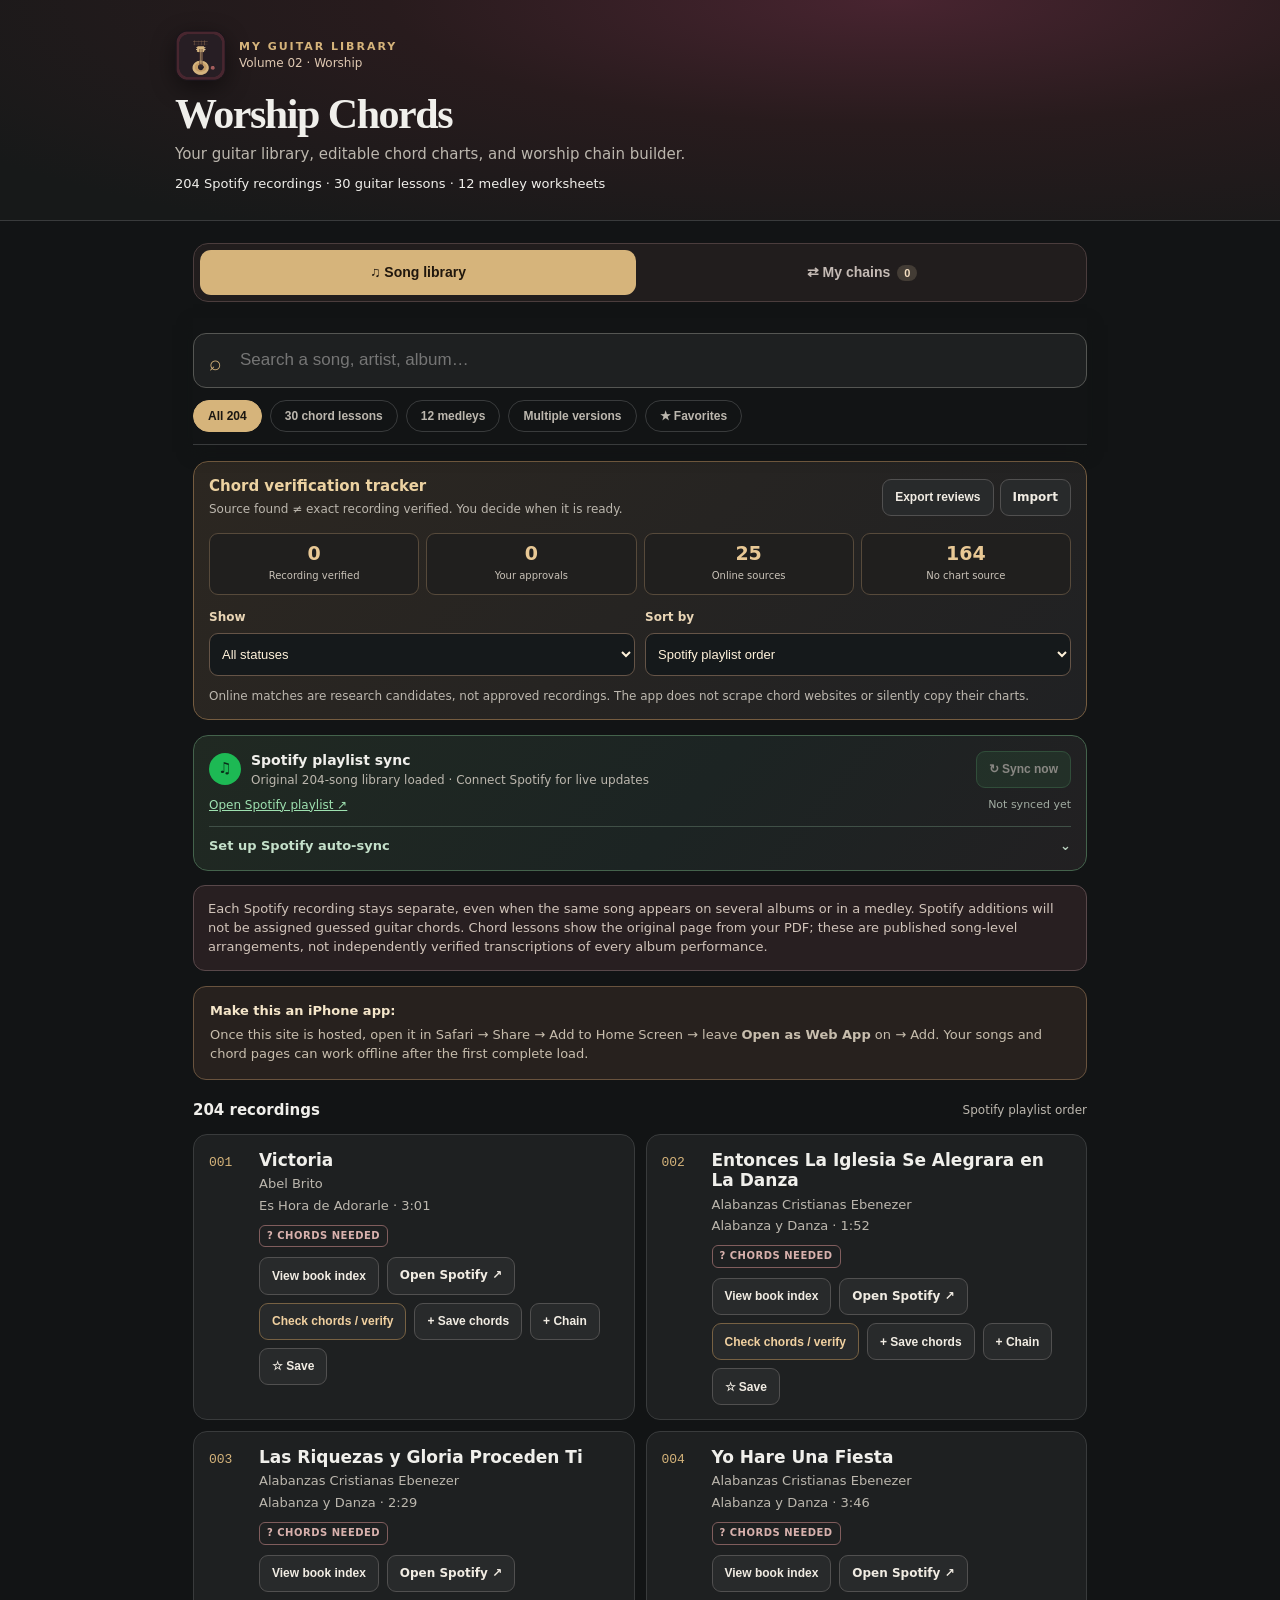
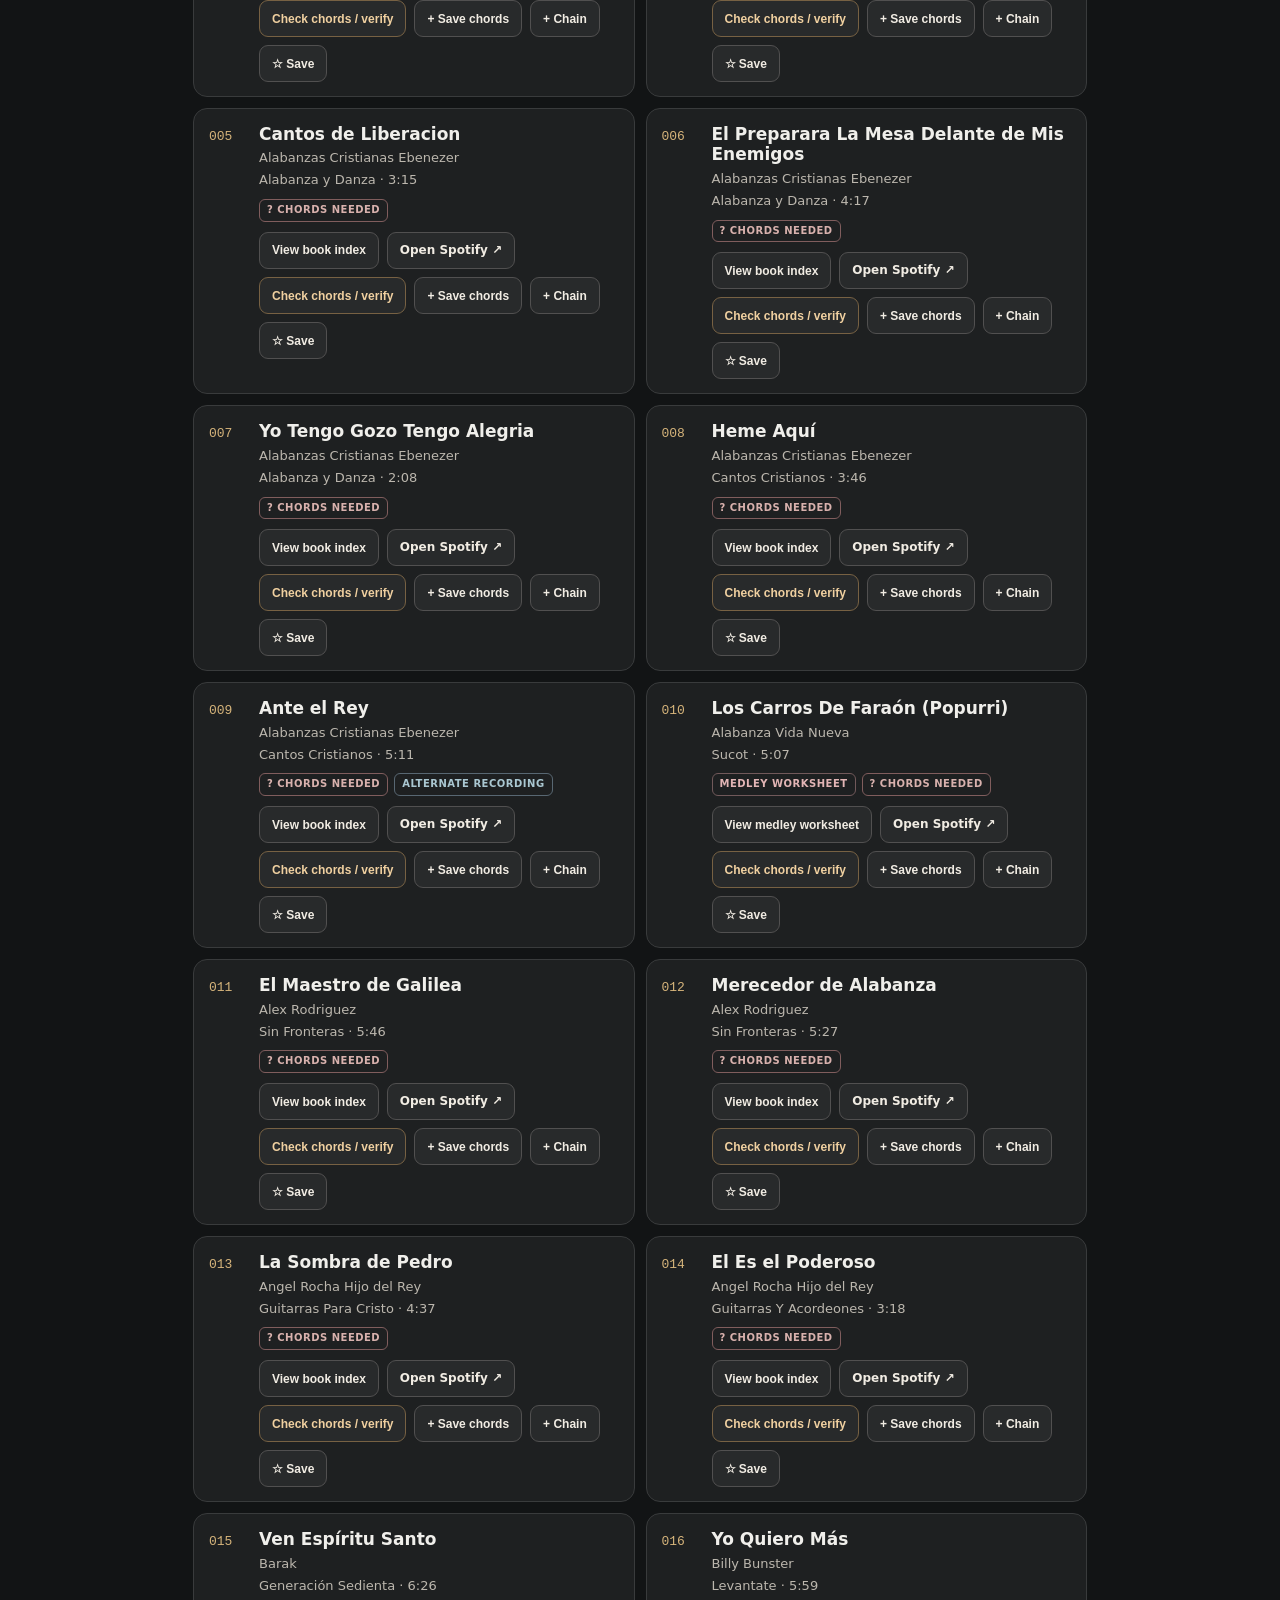
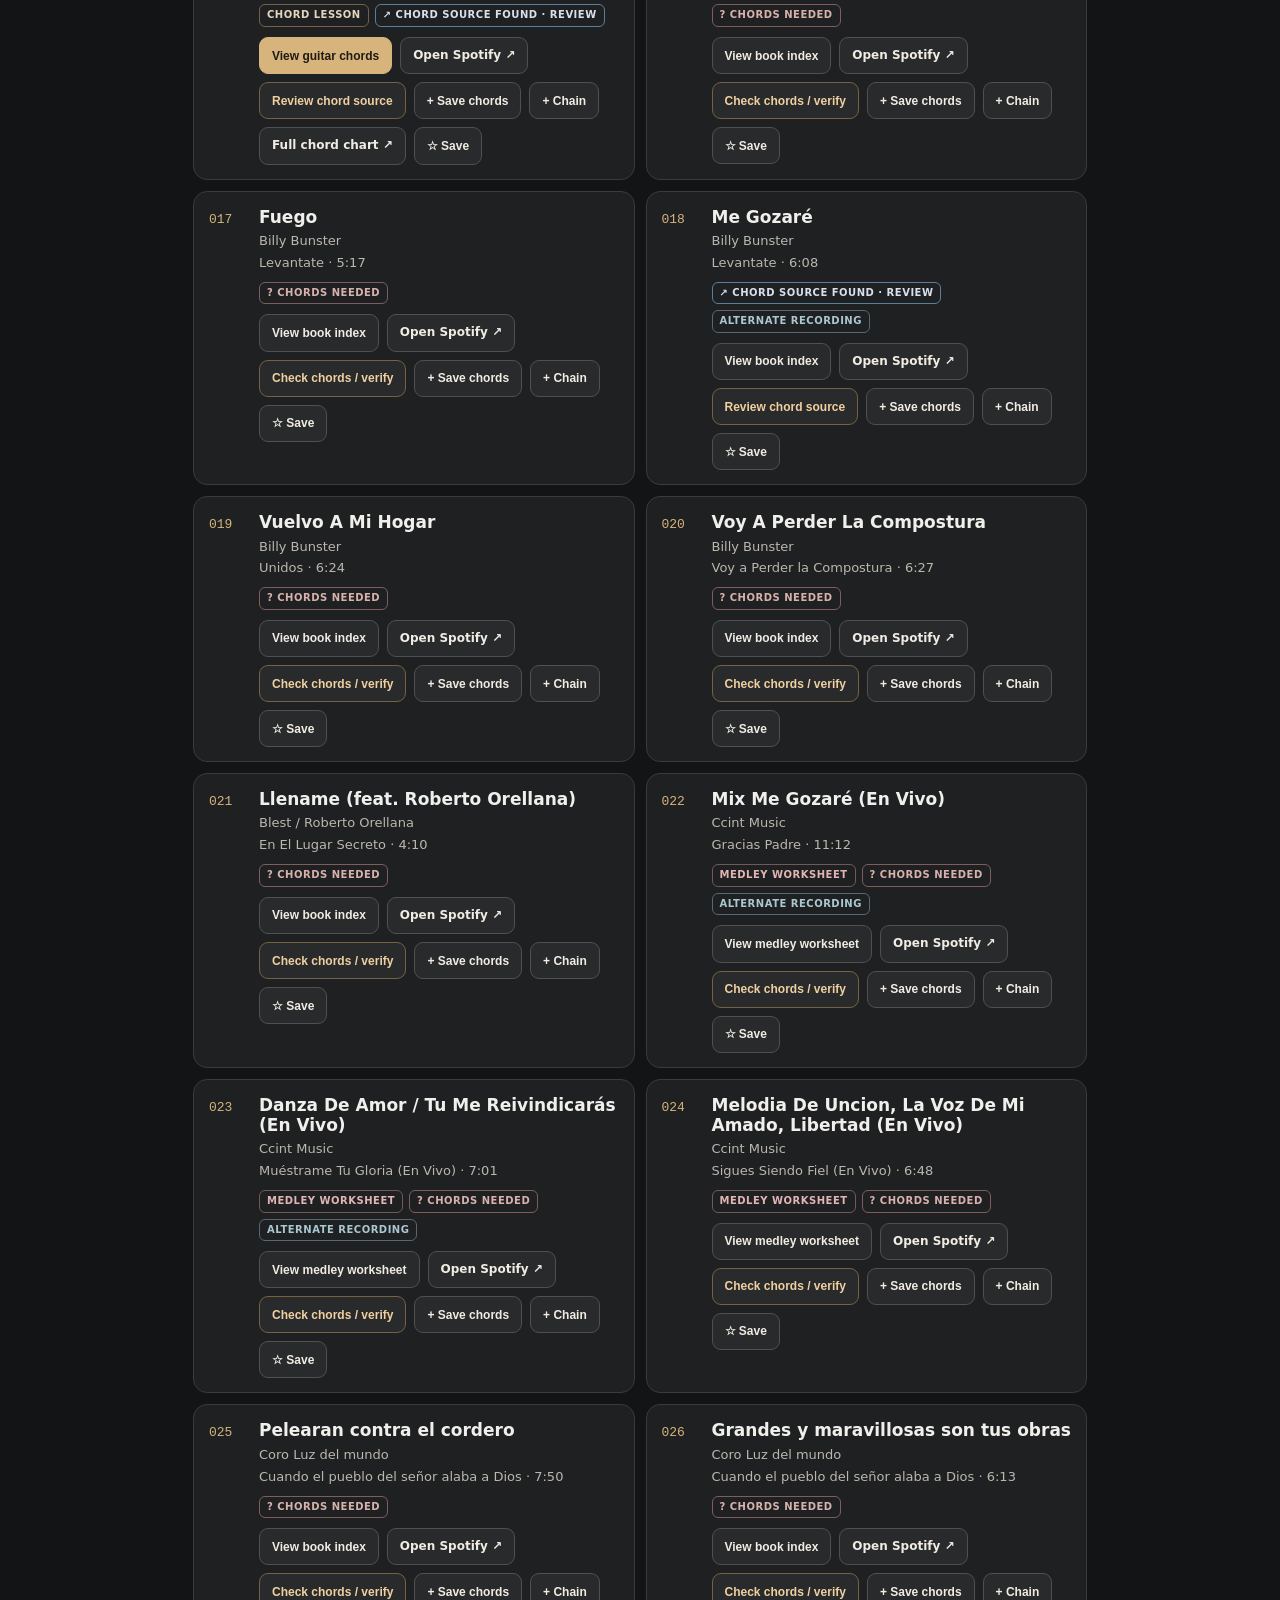
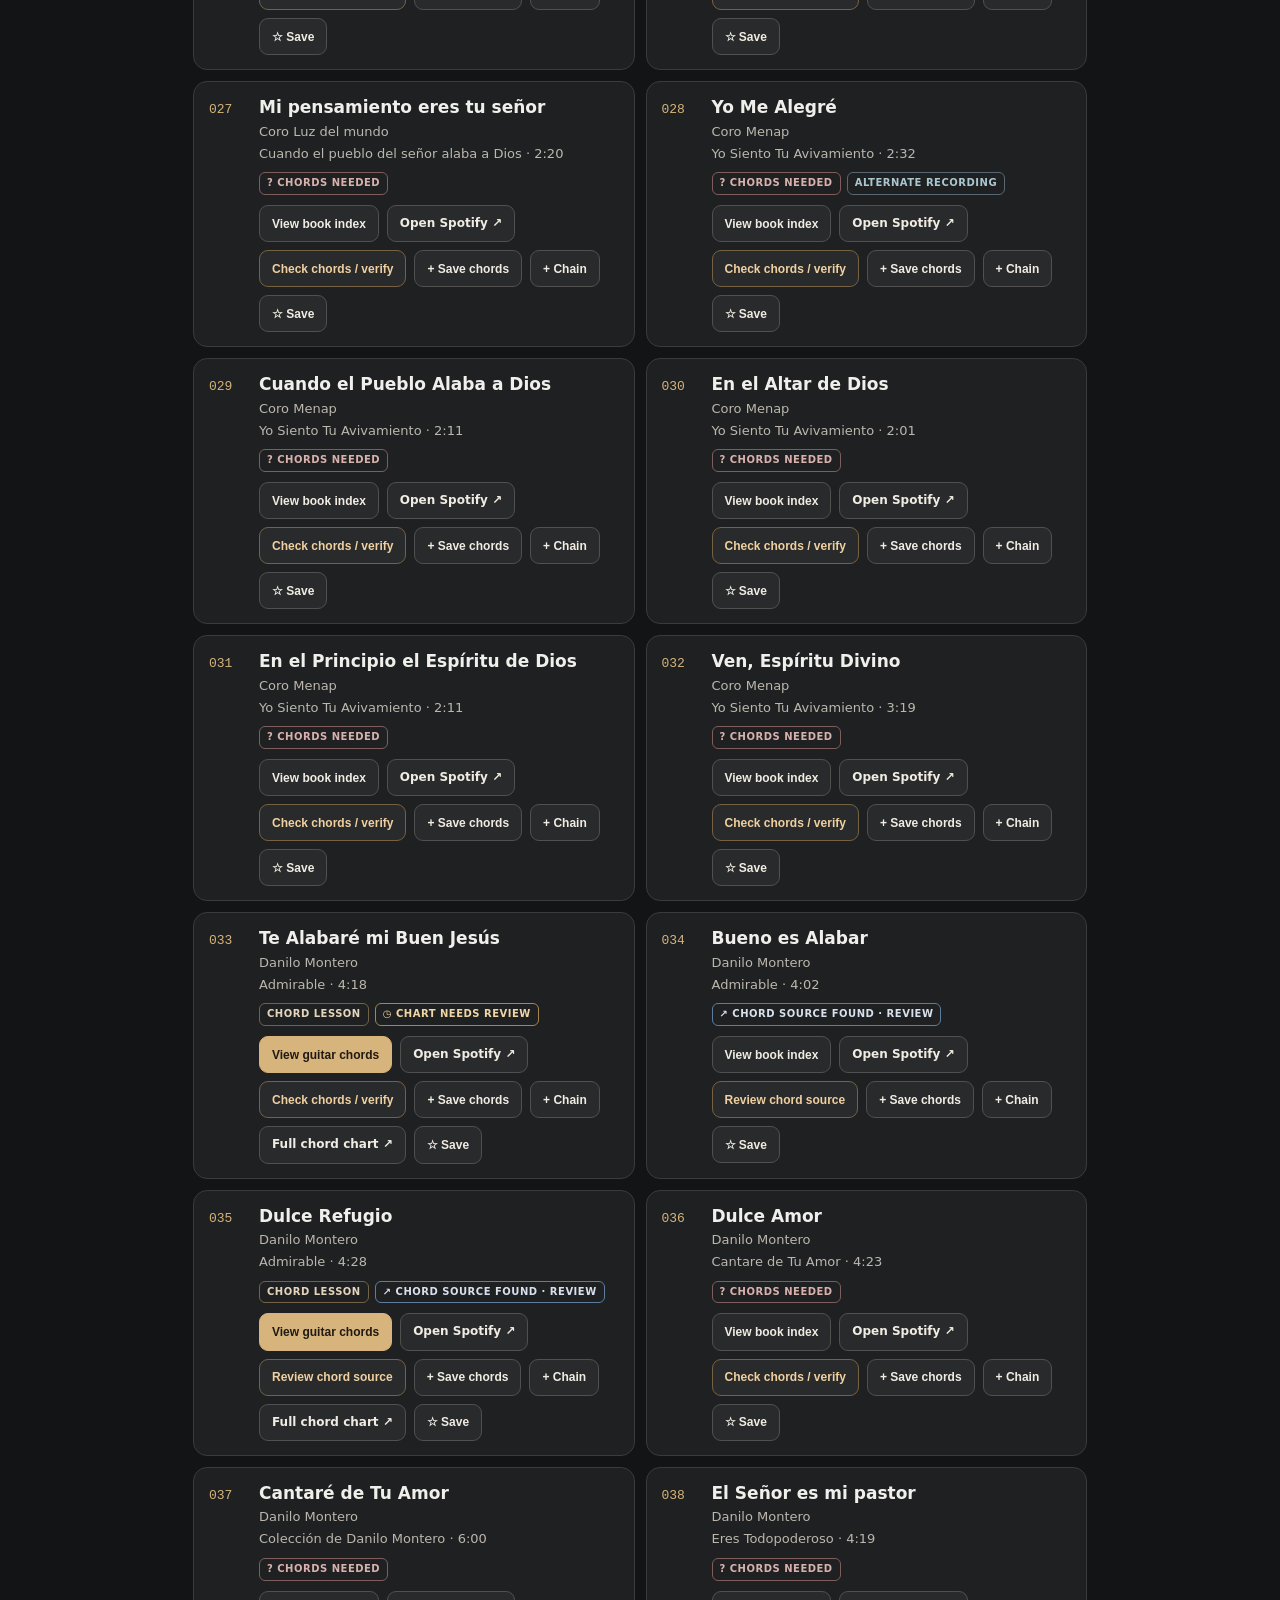
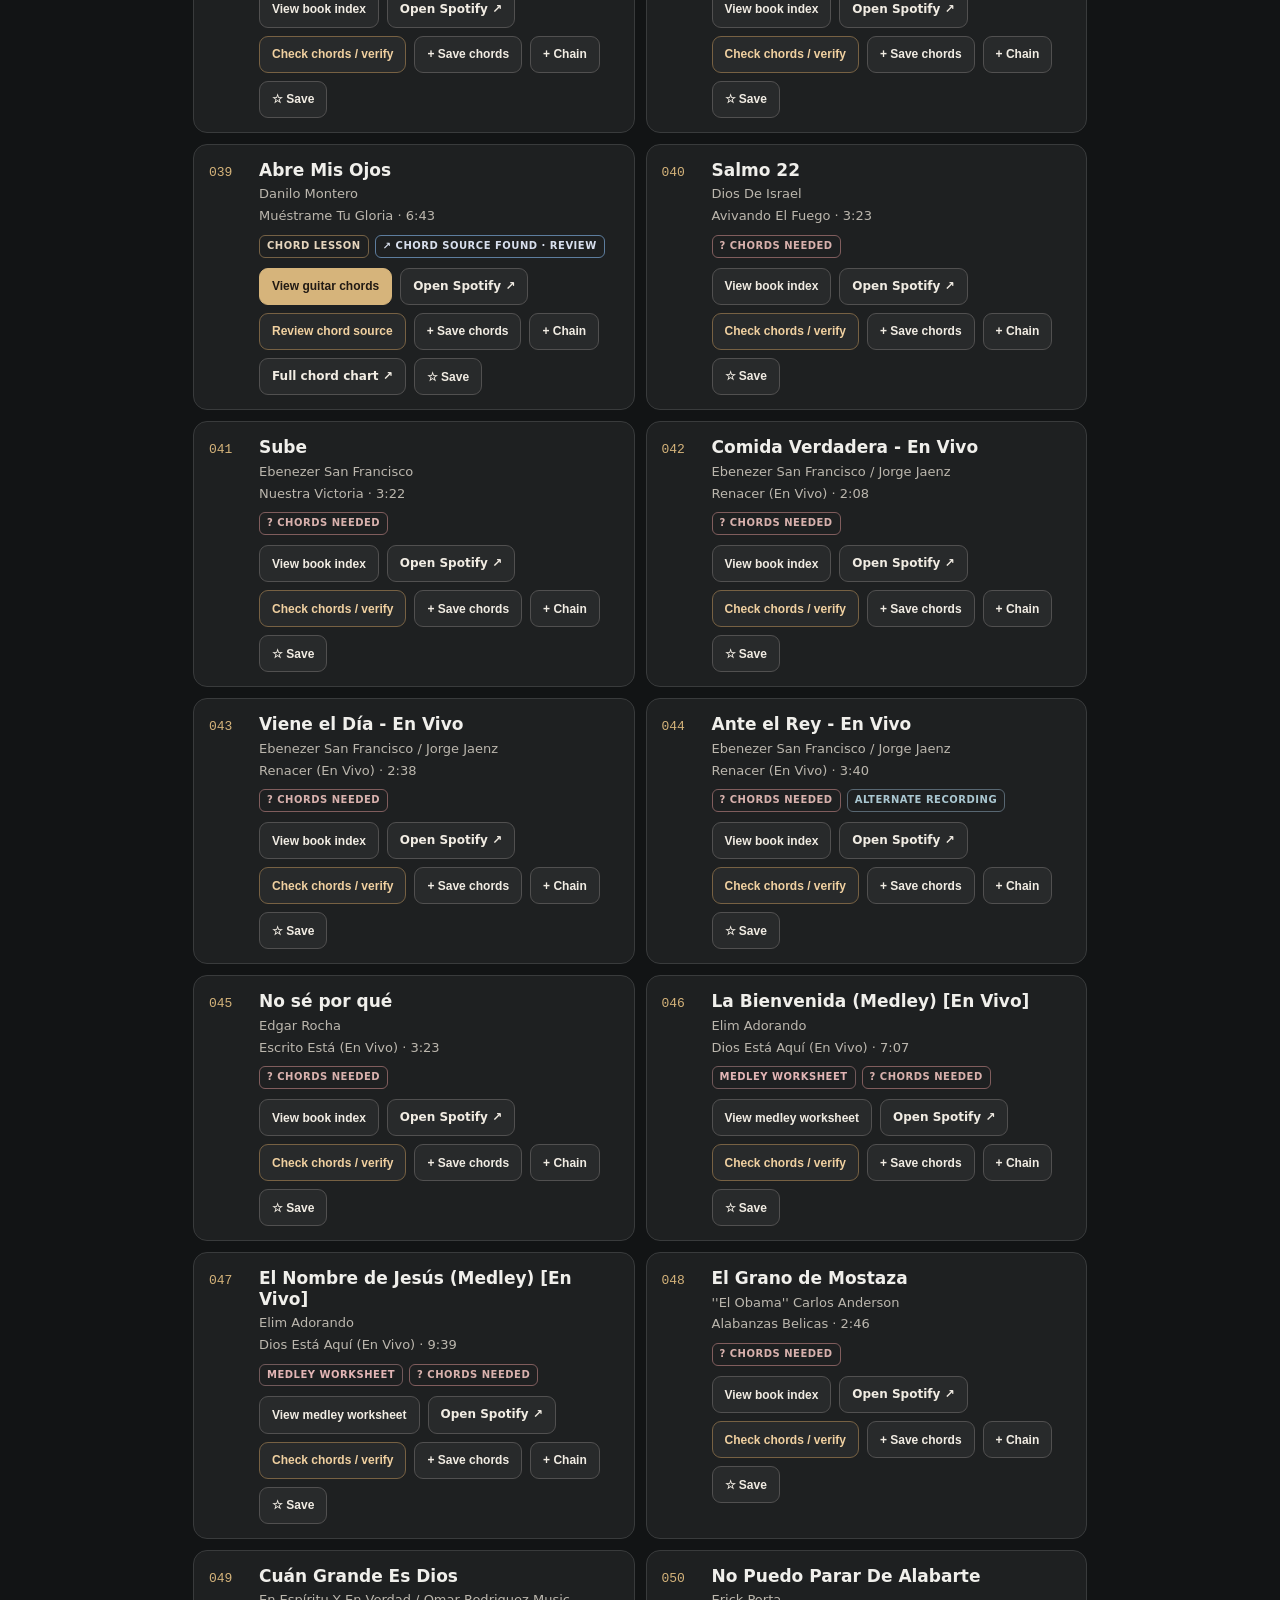
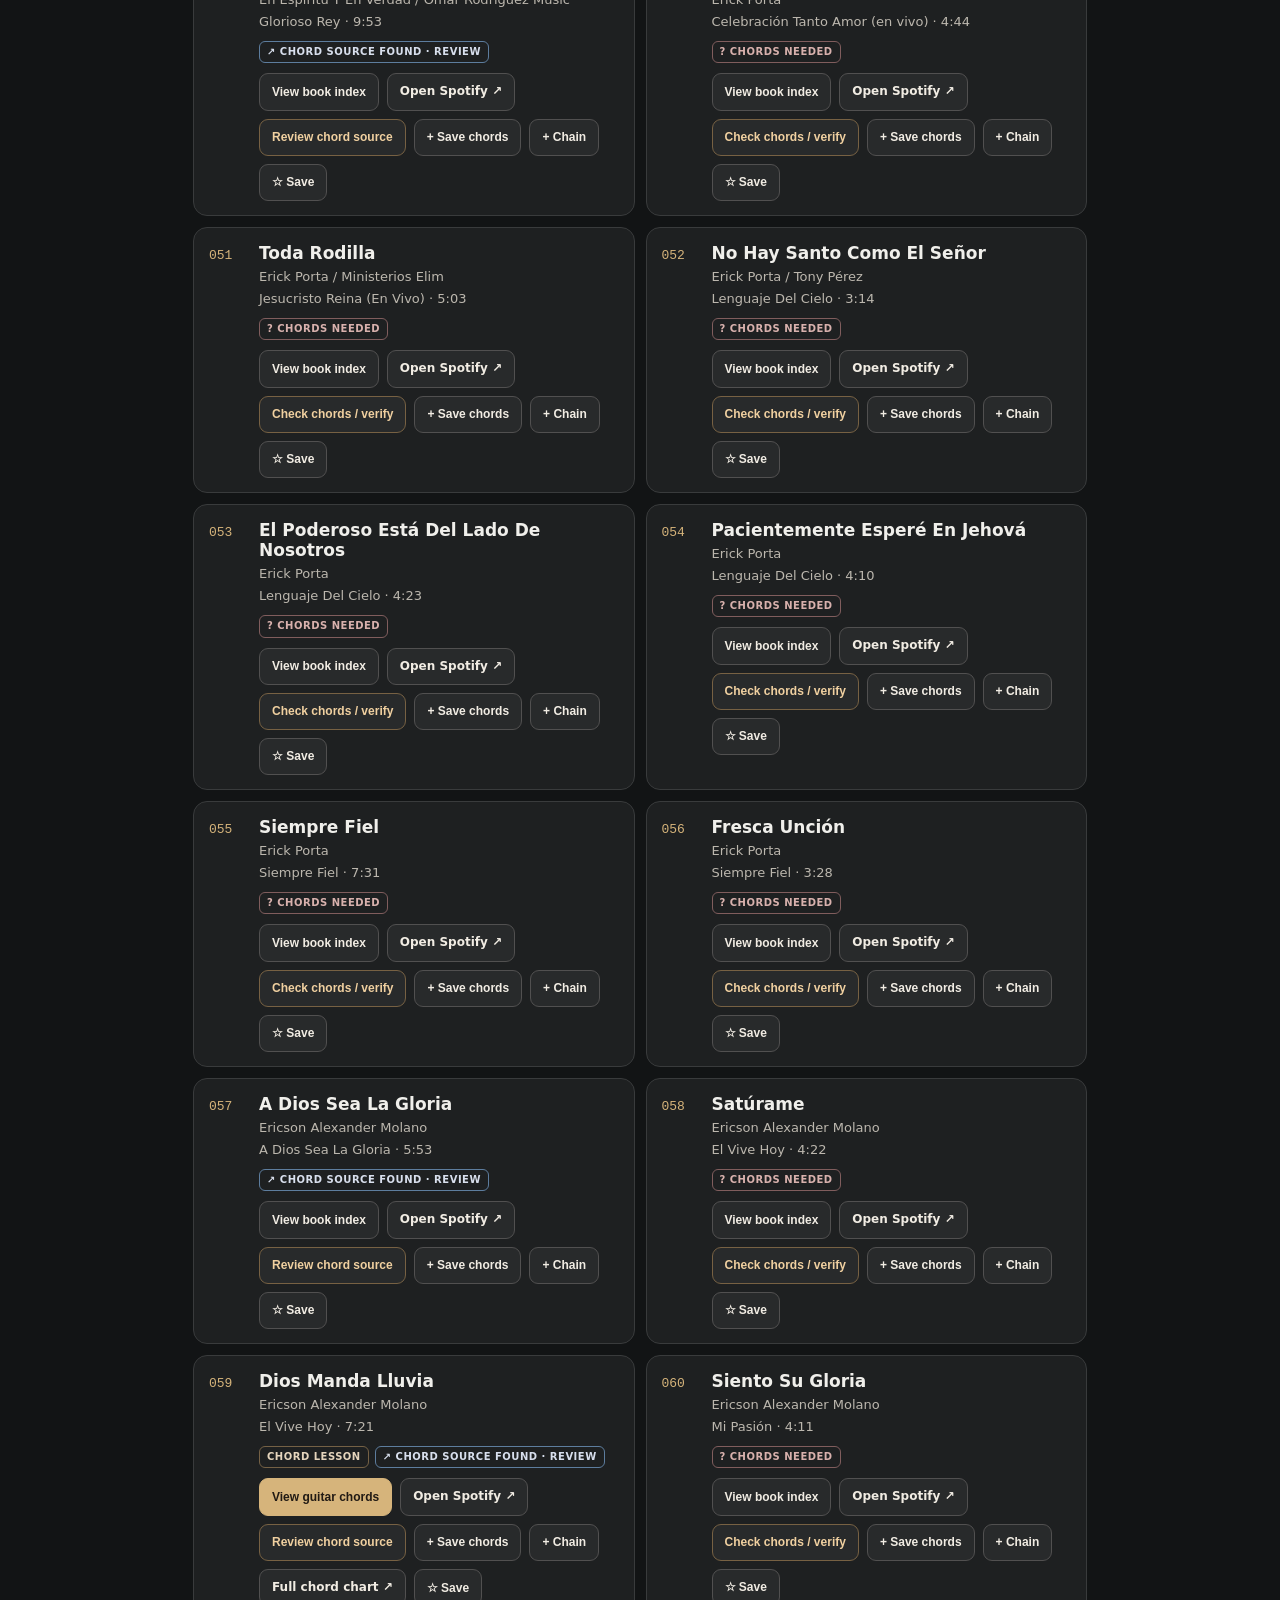
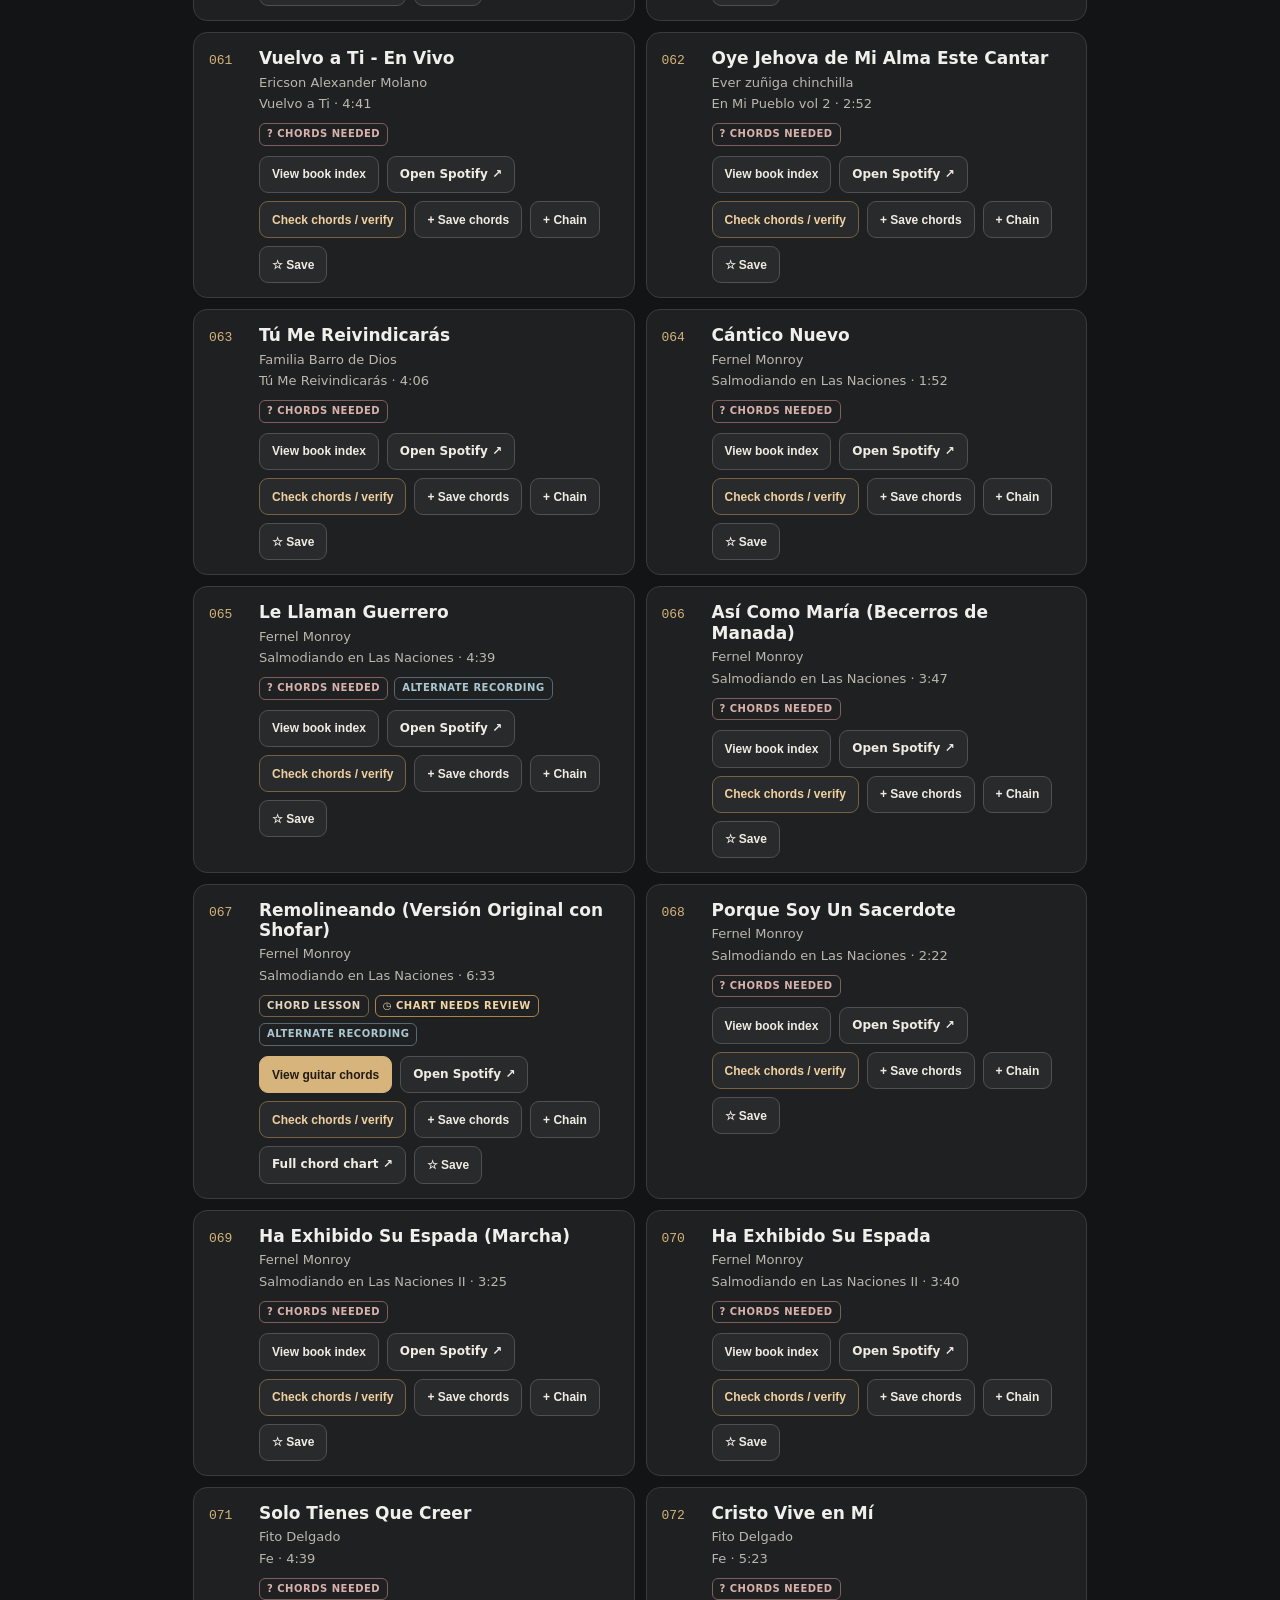
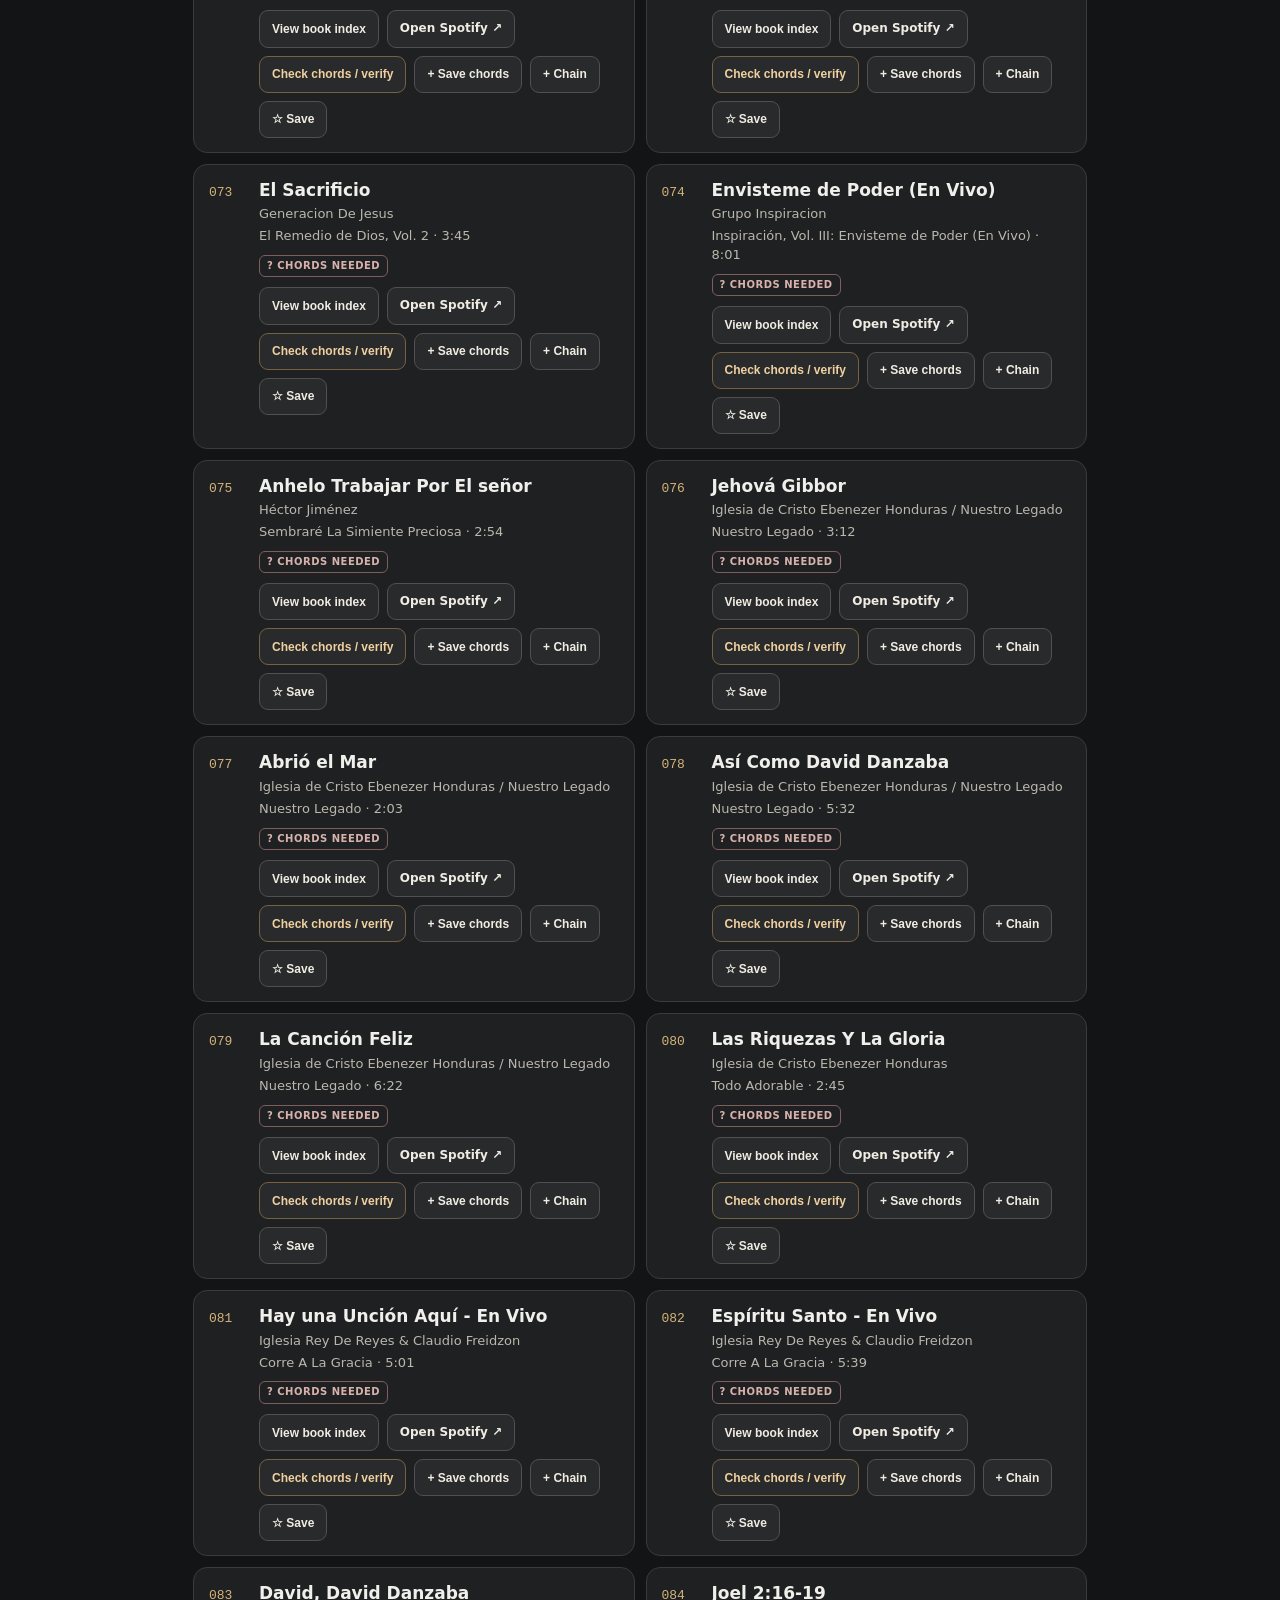
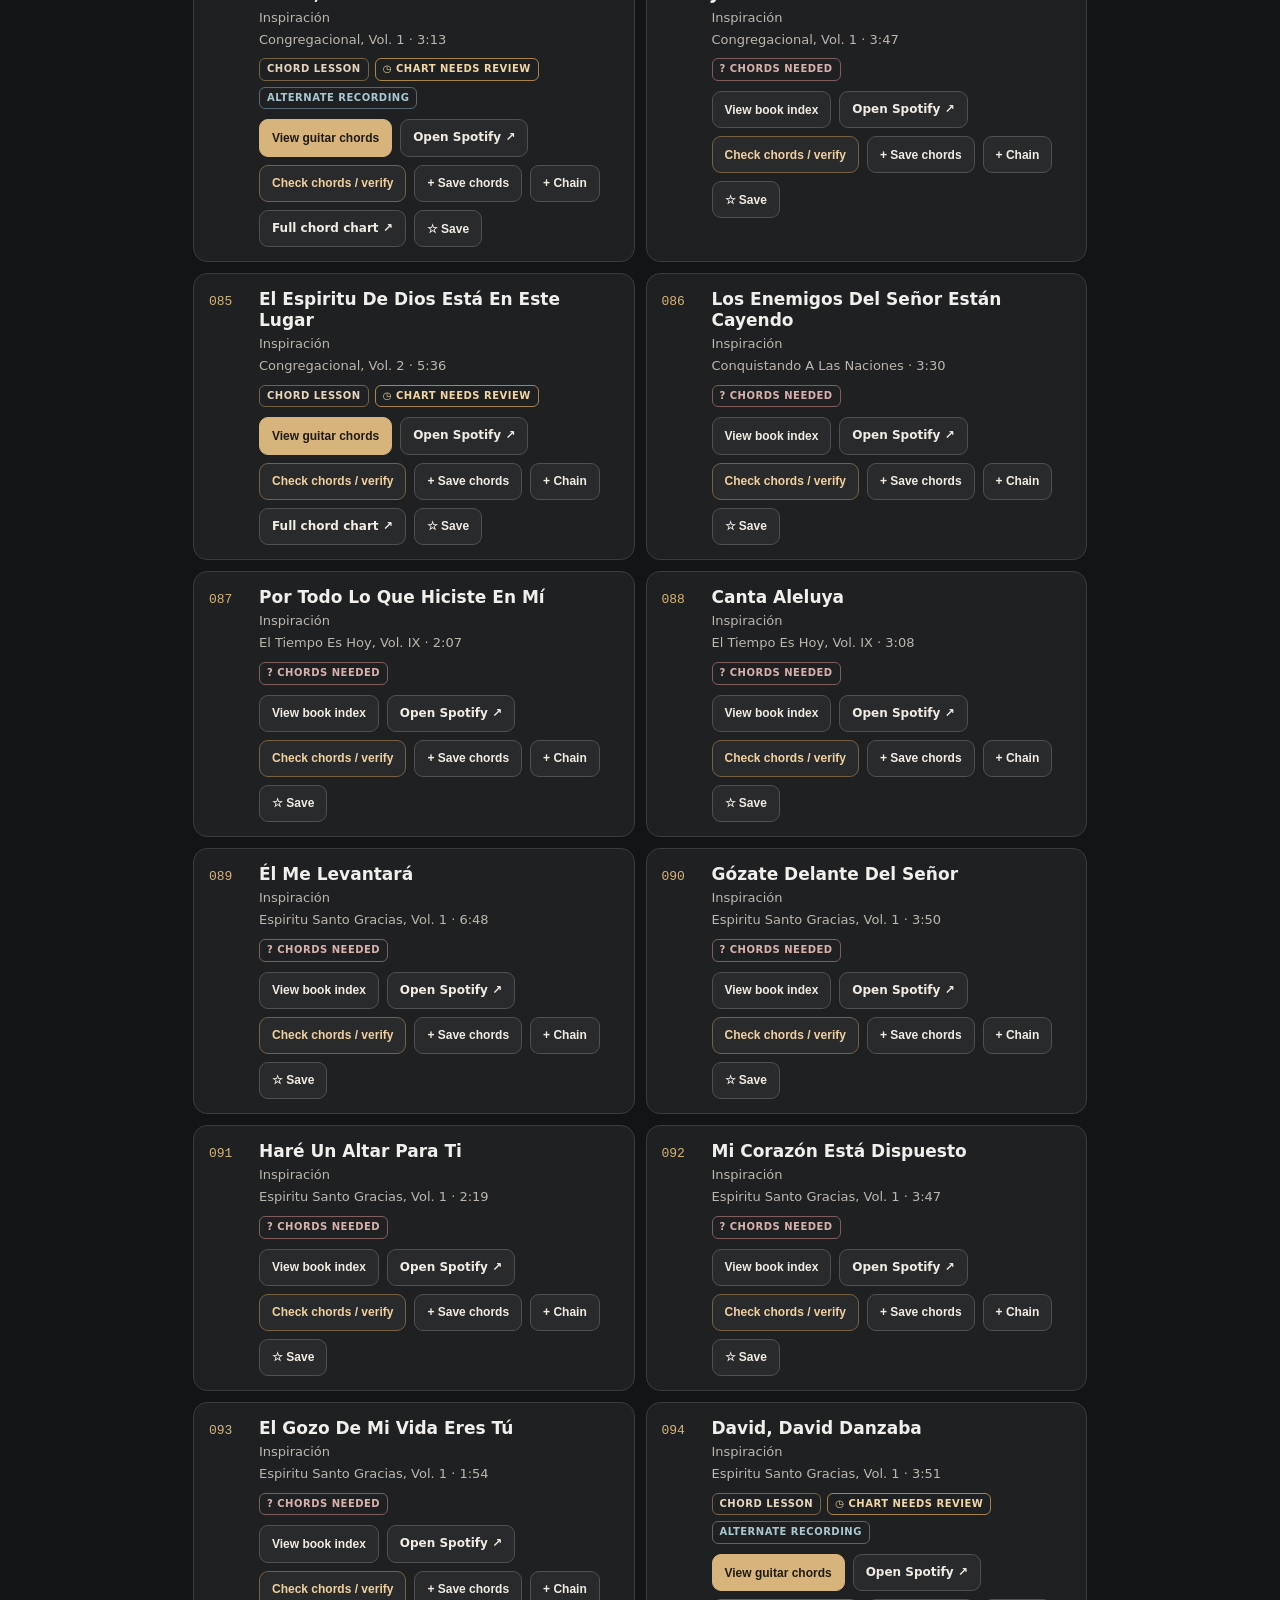
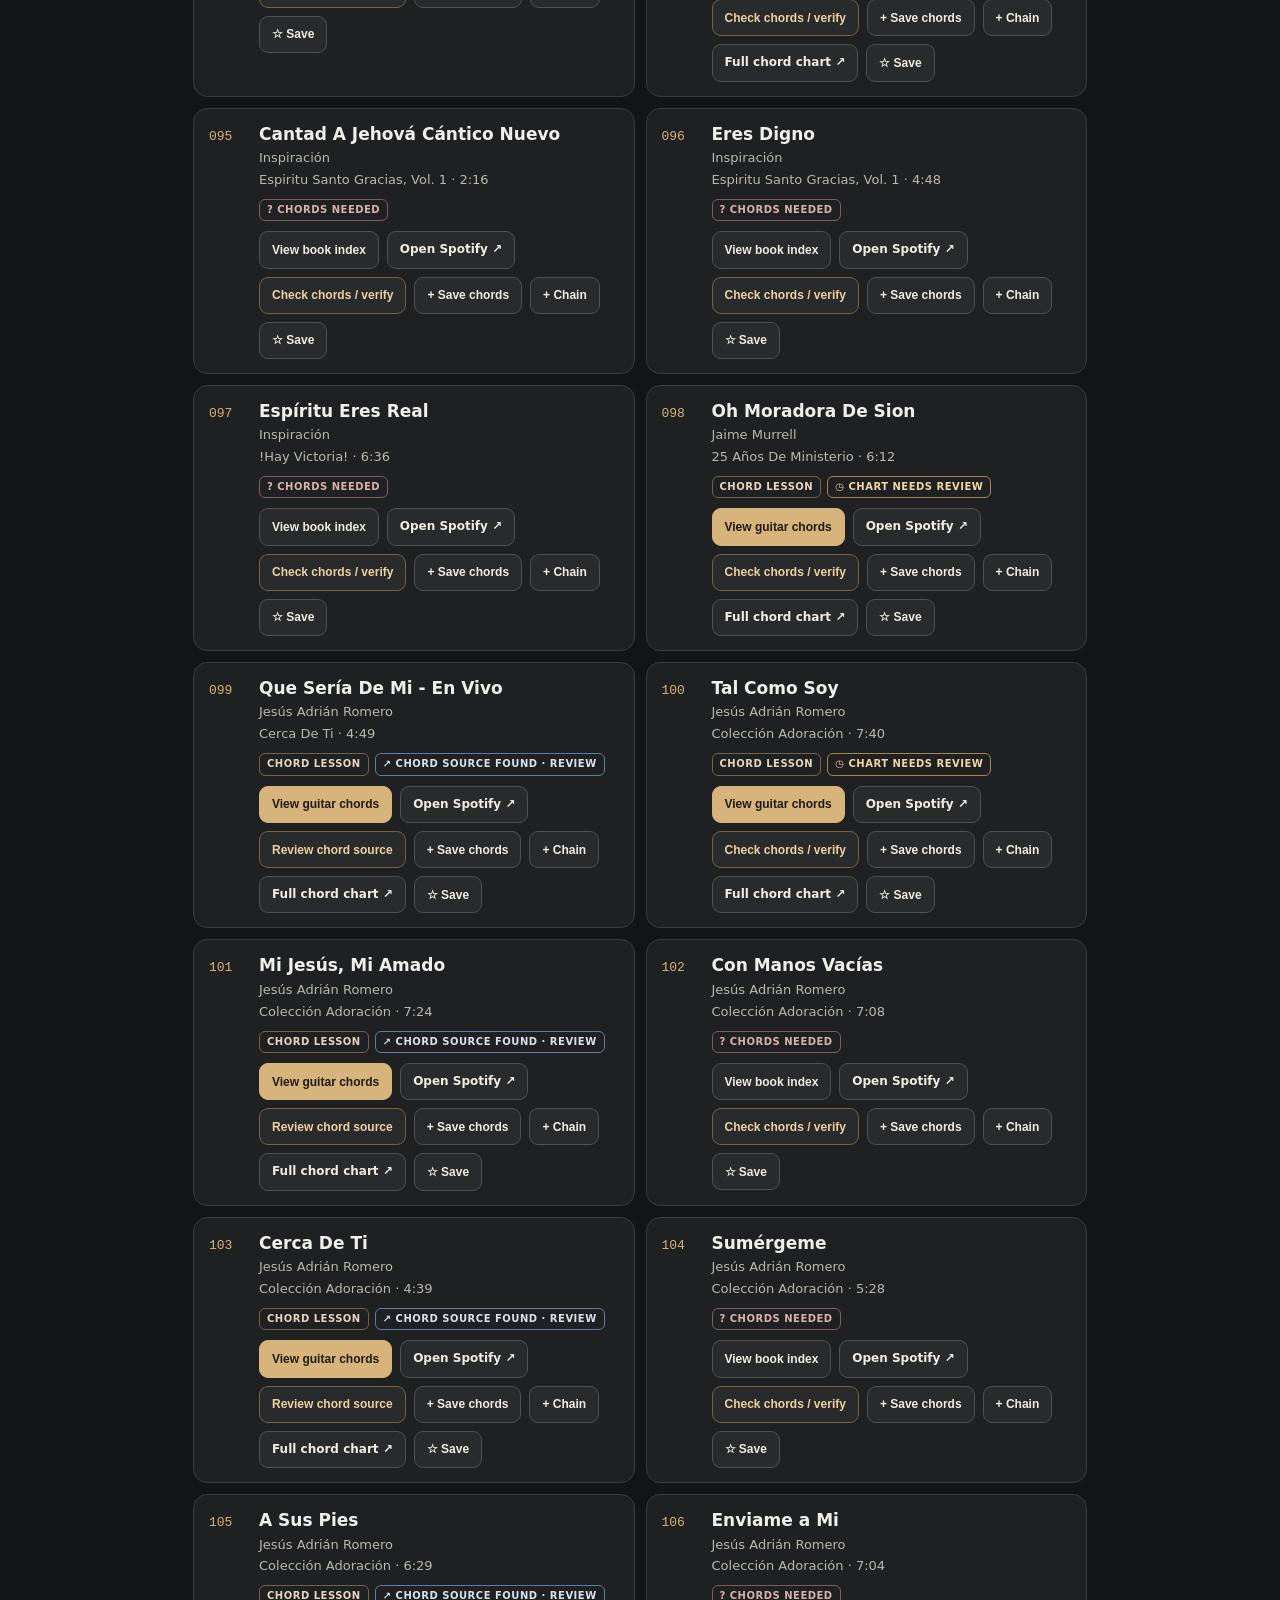
==== index.html @ 71fb470c "Initial commit via Netlify [skip ci]" ====
<!doctype html>
<html lang="en"><head><meta charset="utf-8"><meta name="viewport" content="width=device-width, initial-scale=1, viewport-fit=cover"><meta name="theme-color" content="#1b1419"><meta name="apple-mobile-web-app-capable" content="yes"><meta name="apple-mobile-web-app-status-bar-style" content="black-translucent"><meta name="apple-mobile-web-app-title" content="Worship Chords"><meta name="application-name" content="Worship Chords"><meta name="description" content="Your searchable personal worship guitar songbook: 204 recordings, 30 lessons and medley worksheets."><link rel="manifest" href="./manifest.webmanifest"><link rel="apple-touch-icon" href="./icons/apple-touch-icon.png"><link rel="icon" type="image/png" href="./icons/icon-192.png"><title>Worship Chords · Chord Verification</title>
<style>
:root{color-scheme:dark;--bg:#121415;--panel:#1e2021;--panel2:#282a2b;--border:#393b3c;--text:#f0efeb;--sub:#bcb7ae;--gold:#d6b47b;--maroon:#9d5655}
*{box-sizing:border-box}html{scroll-behavior:smooth}body{margin:0;background:var(--bg);color:var(--text);font:15px/1.45 system-ui,-apple-system,BlinkMacSystemFont,'Segoe UI',sans-serif}
header{background:linear-gradient(135deg,#281b1d,#171919 60%);border-bottom:1px solid var(--border);padding:34px max(18px,calc((100vw - 930px)/2)) 26px}
.eyebrow{text-transform:uppercase;letter-spacing:.18em;color:var(--gold);font-size:11px;font-weight:700}h1{font-size:clamp(25px,5vw,42px);letter-spacing:-.035em;margin:5px 0 6px;line-height:1.12;font-family:Georgia,'Times New Roman',serif}h2{font-size:23px;margin:0}p{margin:0;color:var(--sub)}.meta{margin-top:9px;font-size:13px}
.container{max-width:930px;margin:0 auto;padding:22px 18px 75px}.searchbox{position:sticky;top:0;z-index:5;background:var(--bg);padding:15px 0 12px;border-bottom:1px solid var(--border);box-shadow:0 7px 14px #121415bb}
.searchrow{position:relative}.searchrow input{width:100%;background:var(--panel);border:1px solid #555653;color:var(--text);border-radius:13px;padding:16px 52px 16px 46px;font-size:17px;outline:none;min-height:55px}.searchrow input:focus{border-color:var(--gold);box-shadow:0 0 0 3px #d6b47b20}.glass{position:absolute;left:16px;top:15px;font-size:21px;color:var(--gold)}.clear{position:absolute;right:10px;top:9px;background:var(--panel2);border:0;color:var(--text);border-radius:9px;padding:8px 12px;font-size:16px;cursor:pointer}
.tabs{display:flex;gap:8px;overflow:auto;padding:12px 0 0;scrollbar-width:none}.tab{white-space:nowrap;background:transparent;color:var(--sub);border:1px solid var(--border);border-radius:100px;padding:8px 14px;font-weight:650;font-size:12px;cursor:pointer}.tab[aria-pressed=true]{background:#d6b47b;color:#1b1712;border-color:#d6b47b}.resultshead{display:flex;justify-content:space-between;gap:8px;align-items:center;padding:20px 0 12px}.small{color:var(--sub);font-size:12px}.songlist{display:grid;gap:11px}
.song{display:grid;grid-template-columns:38px minmax(0,1fr);gap:12px;background:var(--panel);border:1px solid var(--border);border-radius:14px;padding:15px 15px 14px}.song:focus-within{border-color:var(--gold)}.num{font-family:ui-monospace,monospace;color:var(--gold);font-size:13px;padding-top:4px}.songtitle{font-weight:720;font-size:17px;line-height:1.2;margin-bottom:5px;overflow-wrap:anywhere}.details{font-size:13px;color:var(--sub);margin-bottom:3px;overflow-wrap:anywhere}.badges{display:flex;gap:6px;flex-wrap:wrap;margin:9px 0}.pill{display:inline-block;padding:3px 7px;color:#e5d5bd;border:1px solid #756145;border-radius:6px;font-size:10px;font-weight:730;text-transform:uppercase;letter-spacing:.05em}.pill.m{border-color:#71595a;color:#e2b5b5}.pill.v{border-color:#586772;color:#aac7d1}.actions{display:flex;flex-wrap:wrap;gap:8px;margin-top:10px}.btn{display:inline-flex;align-items:center;gap:6px;text-decoration:none;background:var(--panel2);border:1px solid #515050;color:#f1ece3;padding:9px 12px;border-radius:9px;font-size:12px;font-weight:690;cursor:pointer;min-height:37px}.btn.primary{background:#d6b47b;color:#211a14;border-color:#d6b47b}.btn:hover,.tab:hover{filter:brightness(1.12)}.empty{padding:44px 16px;text-align:center;border:1px dashed var(--border);border-radius:16px;color:var(--sub)}.intro{margin:14px 0 0;padding:14px;border:1px solid #59484a;background:#281f21;border-radius:12px;color:#d1c4ba;font-size:13px}.footer{margin-top:32px;color:#a7a098;font-size:12px;line-height:1.7}
.modal{position:fixed;inset:0;z-index:30;background:#060606e9;display:none;flex-direction:column;align-items:center}.modal.open{display:flex}.modalhead{background:#19191a;width:100%;display:flex;align-items:center;justify-content:space-between;gap:10px;padding:12px 15px;border-bottom:1px solid #3c3c3c}.modaltitle{min-width:0;font-weight:680;overflow:hidden;text-overflow:ellipsis;white-space:nowrap;font-size:13px}.closebtn{border:1px solid #666;color:#fff;border-radius:7px;background:#333;padding:9px 13px;cursor:pointer}.modalbody{overflow:auto;width:100%;padding:15px;display:flex;justify-content:center}.pageimg{height:auto;width:min(100%,800px);align-self:flex-start;box-shadow:0 5px 30px #000;background:#fff}.modalfoot{background:#19191a;border-top:1px solid #3c3c3c;width:100%;padding:9px 15px;font-size:12px;color:#bbb;text-align:center}body.lock{overflow:hidden}
@media (min-width:680px){.songlist{grid-template-columns:1fr 1fr}.song{min-height:220px}}
@media (prefers-reduced-motion:reduce){html{scroll-behavior:auto}}

/* app edition */
html{overscroll-behavior-y:contain}
body{padding-bottom:env(safe-area-inset-bottom)}
header{padding-top:calc(30px + env(safe-area-inset-top,0px));background:radial-gradient(ellipse at 70% 0%,#482430 0%,#281b1d 40%,#171919 88%)}
.brandrow{display:flex;align-items:center;gap:13px;margin-bottom:10px}.brandicon{width:51px;height:51px;border-radius:14px;box-shadow:0 7px 23px #0007}
.searchbox{top:env(safe-area-inset-top,0px)}
.btn.save{white-space:nowrap}.btn.save.saved{border-color:var(--gold);color:var(--gold);background:#372c22}
.installtip{border:1px solid #69533e;background:#27211e;border-radius:13px;padding:15px 16px;margin-top:15px;font-size:13px;color:#e7d6c0}
.installtip strong{color:#f5e6ca}.installtip p{margin:5px 0 0;color:#c7bdad}
@media(display-mode:standalone){.installtip{display:none}}
@media(max-width:530px){.actions{gap:7px}.btn{padding:9px 11px}.song{padding:14px}.container{padding-bottom:calc(56px + env(safe-area-inset-bottom))}}

/* Spotify playlist synchronization */
.spotify-panel{margin-top:15px;background:linear-gradient(130deg,#202922,#1c2423 55%,#222022);border:1px solid #44634c;border-radius:15px;padding:14px 15px}
.spotify-top{display:flex;align-items:center;gap:10px}.spotify-heading{display:flex;flex-direction:column;gap:3px;flex:1;min-width:0}.spotify-heading strong{font-size:14px}.spotify-heading .small{line-height:1.3}.spotify-dot{border-radius:50%;width:32px;height:32px;flex:none;background:#1db954;color:#082e19;display:grid;place-items:center;font-weight:900}
.spotify-toolbar{display:flex;justify-content:space-between;gap:10px;align-items:center;flex-wrap:wrap;margin-top:8px;color:#b2cabb;font-size:12px}.spotify-toolbar a,.spotify-setup a{color:#9ee1b0}.spotify-timestamp{font-size:11px;color:#a0aba1}
.spotify-setup{border-top:1px solid #405047;margin-top:12px;padding-top:10px}.spotify-setup summary{cursor:pointer;display:flex;align-items:center;justify-content:space-between;gap:8px;color:#c4e0ca;font-weight:700;font-size:13px}.spotify-setup[open] summary{margin-bottom:12px}.spotify-setup label{display:block;color:#c4d9c9;font-size:12px;font-weight:650;margin:13px 0 5px}.spotify-info{font-size:12px;margin:9px 0;color:#b7c4b7;line-height:1.5}.config-row{display:flex;gap:8px}.config-row input{background:#141b17;color:#e9f2e9;border:1px solid #5b7161;border-radius:9px;min-width:0;flex:1;font-size:13px;padding:10px}.spotify-connect-row{margin-top:14px;display:flex;gap:8px;flex-wrap:wrap}.summary-arrow{color:#bad0bf}.sync-button{white-space:nowrap;background:#26402f;border-color:#427b52}.sync-button:disabled{opacity:.5;cursor:not-allowed}.pill.new{border-color:#448558;color:#b9f0c6}
@media(max-width:530px){.spotify-panel{padding:11px}.spotify-top{align-items:flex-start}.spotify-dot{width:28px;height:28px}.spotify-heading strong{font-size:13px}.sync-button{padding:8px 9px;min-height:33px}}

/* Song chains, rehearsal tools & live worship planning */
[hidden]{display:none!important}
.workspace-nav{display:flex;gap:8px;background:#211d1d;border:1px solid #4b3d3d;padding:6px;border-radius:15px;margin-bottom:16px}
.workspace-tab{flex:1;border:0;border-radius:11px;min-height:45px;background:transparent;color:#c5bbb5;font-size:14px;font-weight:750;cursor:pointer}.workspace-tab.active{background:#d6b47b;color:#20170d}.workspace-bubble{display:inline-flex;padding:2px 7px;border-radius:20px;font-size:11px;margin-left:3px;background:#433c35;color:#f4dec1}.workspace-tab.active .workspace-bubble{background:#9b774b;color:#fff8ea}
.chains-workspace{margin-top:10px}.chains-hero{display:flex;gap:16px;align-items:center;justify-content:space-between;padding:13px 0 19px}.chains-hero h2{font:700 28px Georgia,serif;margin:3px 0}.chains-hero p{font-size:13px;max-width:570px}.chain-layout{display:grid;grid-template-columns:230px minmax(0,1fr);gap:15px;align-items:start}.chain-sidebar,.chain-main{border:1px solid var(--border);background:#1d1f20;border-radius:16px;padding:13px;min-width:0}.chain-main{padding:19px}.chain-sideheading,.chain-editor-top{display:flex;align-items:center;justify-content:space-between;gap:8px}.chain-list{display:grid;gap:7px;margin-top:10px}.chain-tile{display:block;text-align:left;width:100%;border:1px solid #494949;background:#262829;border-radius:11px;padding:11px;color:#eae4dc;cursor:pointer}.chain-tile.selected{border-color:#d6b47b;background:#393025}.chain-tile strong{display:block;font-size:13px;overflow-wrap:anywhere}.chain-tile span{font-size:11px;color:#b8b4ad}.chain-localnote{margin:12px 0;line-height:1.45}.import-trigger{width:100%;justify-content:center}.chain-editor-top{margin-bottom:10px}.chain-top-actions{display:flex;gap:7px}.chain-label{display:block;font-size:12px;color:#d7c2a3;font-weight:680;margin:10px 0 5px}.chain-input{display:block;background:#131617;border:1px solid #56504d;color:#f1efec;border-radius:9px;padding:11px 10px;font:inherit;font-size:14px;min-width:0;width:100%;outline:none}.chain-input:focus{border-color:#d6b47b;box-shadow:0 0 0 2px #d6b47b27}.chain-name{font-size:20px;font-weight:750}.chain-fields-row{display:grid;grid-template-columns:minmax(140px,.8fr) minmax(0,2fr);gap:14px}.chain-fields-row textarea{resize:vertical;min-height:75px}.chain-actionbar{display:flex;gap:7px;flex-wrap:wrap;margin:17px 0}.chain-summary{color:#bcb4aa;font-size:12px;border-top:1px solid #45423e;border-bottom:1px solid #45423e;padding:11px 0;display:flex;gap:7px;flex-wrap:wrap}.chain-summary-divider{color:#69635c}.chain-steps{display:grid;gap:13px;margin:20px 0}.chain-step{border:1px solid #564642;background:#252425;border-radius:13px;overflow:hidden}.chain-stephead{display:flex;align-items:flex-start;gap:10px;padding:13px 13px 9px}.chain-position{display:grid;place-items:center;flex:none;background:#614237;border:1px solid #8a6151;border-radius:9px;width:30px;height:30px;font:700 13px ui-monospace,monospace;color:#fff1e3}.chain-tracktitle{font-weight:760;font-size:15px;line-height:1.3}.chain-trackdesc{font-size:12px;color:#aeb0ab;margin-top:3px}.chain-trackinfo{flex:1;min-width:0}.chain-remove,.chain-iconbtn{background:#373637;border:1px solid #595251;border-radius:8px;color:#f4e5d7;padding:7px 10px;min-height:33px;cursor:pointer;font-size:12px}.chain-remove{color:#f0a99e}.chain-stepcontrols{display:flex;gap:5px;margin-left:39px;padding:0 13px 12px;flex-wrap:wrap}.chain-stepgrid{display:grid;grid-template-columns:1fr 1fr 1fr;gap:9px;padding:12px 13px;border-top:1px solid #4d4040}.chain-stepgrid label{font-size:11px;color:#d2c3b9;font-weight:650}.chain-stepgrid input,.chain-stepgrid select,.chain-stepgrid textarea{margin-top:5px}.chain-stepgrid .wide{grid-column:1/-1}.chain-stepgrid .half{grid-column:span 1}.chain-stepgrid textarea{min-height:54px;resize:vertical}.chain-transition{margin:0 13px 13px;padding:10px 11px;border-left:3px solid #b58f57;background:#2d2925;border-radius:3px 8px 8px 3px;color:#cfc5b8;font-size:12px}.chain-transition strong{color:#e8d1a8}.chain-picker{border:1px solid #645340;background:#292723;border-radius:14px;padding:15px}.chain-picker-head{margin-bottom:12px}.chain-picker-head strong{color:#f2dfbe}.chain-picker-head p{font-size:12px;margin-top:3px}.chain-pick-list{display:grid;gap:7px;max-height:380px;overflow:auto;margin-top:9px}.chain-pick{display:flex;gap:8px;align-items:center;padding:10px;border:1px solid #5b5450;background:#202121;border-radius:9px}.chain-pick-info{min-width:0;flex:1}.chain-pick-title{font-size:13px;font-weight:750;overflow-wrap:anywhere}.chain-pick-details{font-size:11px;color:#b5b1ab}.chain-pick .btn{white-space:nowrap}.chain-empty{text-align:center;padding:75px 20px}.chain-empty h3{margin:10px 0 6px;font:700 22px Georgia,serif}.chain-empty p{font-size:13px;margin:0 auto 20px;max-width:350px}.chain-empty-icon{color:#d6b47b;font-size:48px}.chain-danger{border-color:#805656;color:#f3b7ab}.chain-none{padding:18px 12px;text-align:center;color:#b7b3ac;border:1px dashed #5d5350;border-radius:10px;font-size:13px}.chain-toast{position:fixed;z-index:100;bottom:calc(18px + env(safe-area-inset-bottom));left:50%;transform:translateX(-50%);padding:12px 18px;background:#d6b47b;color:#261b10;box-shadow:0 8px 25px #000b;border-radius:13px;font-weight:700;font-size:13px;min-width:170px;text-align:center;max-width:min(90%,520px)}.chain-toast:empty{display:none}.chain-stage{position:fixed;inset:0;z-index:80;overflow:auto;background:#101111;color:#f0ebe1;padding:calc(24px + env(safe-area-inset-top)) max(18px,calc((100vw - 800px)/2)) calc(50px + env(safe-area-inset-bottom))}.chain-stage-head{display:flex;justify-content:space-between;align-items:center;gap:14px}.chain-stage h2{font:700 clamp(27px,5vw,40px) Georgia,serif;margin:21px 0 5px}.chain-stage-track{font-size:clamp(26px,6vw,49px);font-weight:800;line-height:1.15;margin:14px 0 8px}.chain-stage-info{font-size:17px;color:#bcb7af}.chain-stage-key{margin:23px 0;display:flex;gap:10px;flex-wrap:wrap}.chain-stage-key span{padding:10px 14px;font-size:16px;border:1px solid #826d4a;border-radius:10px;background:#342b20}.chain-stage-cue{padding:20px;background:#2b2522;border:1px solid #765b4b;border-radius:12px;white-space:pre-wrap;min-height:80px;font-size:17px}.chain-stage-footer{display:flex;justify-content:space-between;gap:12px;margin:28px 0;align-items:center}.chain-stage-next{padding:12px 0;border-top:1px solid #49403c;font-size:14px;color:#c9b6a3}.chain-stage a{color:#e4bd81}.chain-step .missing{color:#ffbeaa}.chain-stage-progress{color:#d6b47b;font-weight:800}.chain-suggestion{margin:8px 13px 13px;padding:9px 10px;border-radius:9px;border:1px solid #6b6455;background:#292927;color:#d0c5b0;font-size:12px}
@media(max-width:720px){.chain-layout{grid-template-columns:minmax(0,1fr)}.chain-sidebar{padding:11px}.chain-list{display:flex;overflow:auto;padding:3px 1px 10px}.chain-tile{min-width:160px;max-width:210px;flex:0 0 auto}.chain-sidebar .chain-localnote{display:none}.import-trigger{width:auto}.chain-main{padding:14px}.chain-fields-row{grid-template-columns:1fr}.chain-stepgrid{grid-template-columns:1fr 1fr}.chain-stepgrid .wide{grid-column:1/-1}.chain-summary-divider{display:none}}
@media(max-width:430px){.chains-hero{align-items:flex-start}.chains-hero h2{font-size:24px}.chains-hero .btn{min-height:39px;white-space:nowrap;padding:8px}.chain-editor-top{align-items:flex-start}.chain-top-actions{flex-wrap:wrap;justify-content:flex-end}.chain-stepgrid{grid-template-columns:1fr 1fr}.chain-stephead{gap:7px}.chain-position{width:27px;height:27px}.chain-tracktitle{font-size:14px}}
@media print{header,.workspace-nav,#libraryPanel,.chain-sidebar,.chain-picker,.chain-actionbar,.chain-stepcontrols,.chain-remove,.chains-hero,.chain-top-actions,.chain-toast,.chain-stage,#spotifySetup{display:none!important}body{background:white;color:#111}.chain-layout{display:block}.chain-main,.chain-step{border:0;background:#fff;color:#000;box-shadow:none}.chains-workspace{display:block!important}.chain-step{border-bottom:1px solid #ccc;break-inside:avoid}.chain-stepgrid{border:0;break-inside:avoid}.chain-transition,.chain-suggestion{color:#333;background:#fff}.chain-input{background:#fff;color:#111;border:1px solid #ccc}.chain-label,.chain-tracktitle,.chain-trackdesc{color:#222}.chain-summary{color:#555}}
</style><link rel="stylesheet" href="./verification.css"></head><body>
<header><div class="brandrow"><img class="brandicon" src="./icons/icon-192.png" alt="Worship Chords app icon"><div><div class="eyebrow">My guitar library</div><div class="small" style="color:#dfc8b2">Volume 02 · Worship</div></div></div><h1>Worship Chords</h1><p>Your guitar library, editable chord charts, and worship chain builder.</p><div class="meta"><span id="libraryCount">204</span> Spotify recordings · 30 guitar lessons · 12 medley worksheets</div></header>
<main class="container"><div class="workspace-nav" role="tablist" aria-label="App workspace">
<button id="libraryTab" type="button" class="workspace-tab active" role="tab" aria-selected="true" aria-controls="libraryPanel">♫ Song library</button>
<button id="chainsTab" type="button" class="workspace-tab" role="tab" aria-selected="false" aria-controls="chainsPanel">⇄ My chains <span id="chainNavCount" class="workspace-bubble">0</span></button>
</div>
<section id="libraryPanel" role="tabpanel" aria-labelledby="libraryTab"><div class="searchbox"><div class="searchrow"><span class="glass" aria-hidden="true">⌕</span><input id="search" aria-label="Search songs, artists or albums" placeholder="Search a song, artist, album…" autocomplete="off" spellcheck="false"><button id="clear" class="clear" aria-label="Clear search" hidden>×</button></div><div class="tabs" role="group" aria-label="Song filters"><button class="tab" data-filter="all" aria-pressed="true">All <span id="allCount">204</span></button><button class="tab" data-filter="lessons" aria-pressed="false">30 chord lessons</button><button class="tab" data-filter="medleys" aria-pressed="false">12 medleys</button><button class="tab" data-filter="versions" aria-pressed="false">Multiple versions</button><button class="tab" data-filter="saved" aria-pressed="false">★ Favorites</button></div></div>

<section class="verification-dashboard" aria-label="Chord source and verification progress">
  <div class="vd-head"><div><strong>Chord verification tracker</strong><p class="small">Source found ≠ exact recording verified. You decide when it is ready.</p></div><div style="display:flex;gap:6px;flex-wrap:wrap"><button class="btn" id="vBackup" type="button">Export reviews</button><label class="btn" for="vImport">Import<input type="file" id="vImport" accept="application/json,.json" hidden></label></div></div>
  <div id="vStats" class="v-stats" aria-live="polite"></div>
  <div class="v-sortline"><label>Show<select id="vStatusFilter"><option value="all">All statuses</option><option value="review">Needs verification</option><option value="missing">Missing chords / source</option><option value="found">Sources found online</option><option value="approved">Approved by me</option><option value="verified">Recording verified</option></select></label><label>Sort by<select id="vSort"><option value="playlist">Spotify playlist order</option><option value="review">Needs verification first</option><option value="missing">Missing chords first</option><option value="found">Source found first</option><option value="title">Song title A–Z</option><option value="artist">Artist A–Z</option><option value="approved">Approved / verified first</option></select></label></div>
  <p class="small vd-explain">Online matches are research candidates, not approved recordings. The app does not scrape chord websites or silently copy their charts.</p>
</section>
<section class="spotify-panel" aria-label="Spotify playlist connection">
  <div class="spotify-top">
    <div class="spotify-dot" aria-hidden="true">♫</div>
    <div class="spotify-heading"><strong>Spotify playlist sync</strong><span class="small" id="syncStatus" role="status" aria-live="polite">Original 204-song library loaded · Connect Spotify for live updates</span></div>
    <button type="button" class="btn sync-button" id="syncNow" disabled>↻ Sync now</button>
  </div>
  <div class="spotify-toolbar"><a href="https://open.spotify.com/playlist/04mdYGTuFuyBxhz10i6p2C" target="_blank" rel="noopener noreferrer">Open Spotify playlist ↗</a><span class="spotify-timestamp" id="syncTime">Not synced yet</span></div>
  <details id="spotifySetup" class="spotify-setup">
    <summary><span id="setupLabel">Set up Spotify auto-sync</span> <span class="summary-arrow">⌄</span></summary>
    <p class="spotify-info">One-time setup. Spotify requires your own developer app for automatic playlist updates. This app only asks for permission to <b>read</b> your playlists; it cannot change Spotify songs.</p>
    <label for="spotifyClientId">Spotify Developer Client ID</label>
    <div class="config-row"><input id="spotifyClientId" type="text" placeholder="Paste your Client ID" autocapitalize="off" autocomplete="off" spellcheck="false" inputmode="text"><button id="saveClient" type="button" class="btn">Save</button></div>
    <label for="redirectUri">Redirect URI (copy into Spotify app settings exactly)</label>
    <div class="config-row"><input id="redirectUri" type="text" readonly><button class="btn" id="copyRedirect" type="button">Copy</button></div>
    <div class="spotify-connect-row"><button class="btn primary" type="button" id="spotifyConnect">Connect Spotify</button><button class="btn" type="button" id="spotifyDisconnect" hidden>Disconnect</button></div>
    <p class="spotify-info">Create an app at <a href="https://developer.spotify.com/dashboard" target="_blank" rel="noopener noreferrer">Spotify Developer Dashboard ↗</a>, add the exact Redirect URI above under app settings, then paste its <b>Client ID only</b> here. Do not paste the Client Secret. Spotify's 2026 Development Mode requires Premium on the app owner's account.</p>
    <p class="spotify-info">Updates are checked at launch, when you return to the app, and approximately every 10 minutes while open. Changes cannot be received while the app is closed. New songs appear immediately after a successful sync, but chord charts still need to be added separately.</p>
  </details>
</section>

<div class="intro">Each Spotify recording stays separate, even when the same song appears on several albums or in a medley. Spotify additions will not be assigned guessed guitar chords. Chord lessons show the original page from your PDF; these are published song-level arrangements, not independently verified transcriptions of every album performance.</div><div class="installtip"><strong>Make this an iPhone app:</strong><p>Once this site is hosted, open it in Safari → Share → Add to Home Screen → leave <b>Open as Web App</b> on → Add. Your songs and chord pages can work offline after the first complete load.</p></div>
<div class="resultshead"><strong id="resultCount">204 songs</strong><span class="small" id="filterNote">Original playlist order</span></div><section id="songlist" class="songlist" aria-live="polite"></section><div id="empty" class="empty" hidden>No matching songs. Search another title or tap ☆ Save on tracks you want in Favorites.</div>
<div class="footer">Spotify sync is one-way: Spotify → this app. The original 30 chord pages remain available for tracks that are still in your playlist. Favorites stay on this device. Once loaded, search and embedded chord pages work offline; Spotify and external chord-sheet links require internet. Songs without a featured guitar lesson remain in the 204-track index. The medley worksheets contain titled sections where known but not invented timestamps.</div></section>

<section id="chainsPanel" class="chains-workspace" aria-label="Worship chain builder" hidden>
  <div class="chains-hero">
    <div><div class="eyebrow">Worship planning</div><h2>Chain Builder</h2><p>Build a continuous worship flow, section by section. Keep each Spotify version distinct.</p></div>
    <button id="chainNew" class="btn primary" type="button">+ New chain</button>
  </div>
  <div class="chain-layout">
    <aside class="chain-sidebar" aria-label="Your saved chains">
      <div class="chain-sideheading"><strong>Your chains</strong><span id="chainCount" class="small">0</span></div>
      <div id="chainList" class="chain-list"></div>
      <p class="small chain-localnote">Saved on this device. Export a backup if switching phones or websites.</p>
      <label class="import-trigger btn" for="chainImport">Import backup</label><input id="chainImport" type="file" accept="application/json,.json" hidden>
    </aside>
    <div class="chain-main">
      <div id="chainEmpty" class="chain-empty"><div class="chain-empty-icon">♬</div><h3>Build your first chain</h3><p>Select songs from your Spotify playlist, choose sections, and plan your transitions.</p><button class="btn primary" id="chainEmptyNew" type="button">Create a chain</button></div>
      <div id="chainEditor" hidden>
        <div class="chain-editor-top"><div class="eyebrow">Chain details</div><div class="chain-top-actions"><button type="button" id="chainDuplicate" class="btn">Duplicate</button><button type="button" id="chainDelete" class="btn chain-danger">Delete</button></div></div>
        <label for="chainName" class="chain-label">Chain name</label><input id="chainName" class="chain-input chain-name" placeholder="e.g. Sunday praise to worship" maxlength="100">
        <div class="chain-fields-row"><label class="chain-label">Service date<input id="chainDate" class="chain-input" type="date"></label><label class="chain-label">Notes for the team<textarea id="chainNotes" class="chain-input" rows="2" maxlength="2000" placeholder="Leader, opening cue, special instructions..."></textarea></label></div>
        <div class="chain-actionbar"><button id="chainRehearse" type="button" class="btn primary">▶ Stage mode</button><button id="chainCopy" type="button" class="btn">Copy plan</button><button id="chainExport" type="button" class="btn">Export .txt</button><button id="chainBackup" type="button" class="btn">Backup .json</button><button id="chainPrint" type="button" class="btn">Print</button></div>
        <div class="chain-summary"><span id="chainTrackCount">0 sections</span><span class="chain-summary-divider">·</span><span id="chainReferenceDuration">0:00 total recording time</span><span class="chain-summary-divider">·</span><span id="chainSaved">Saved on this device</span></div>
        <div id="chainSteps" class="chain-steps"></div>
        <div class="chain-picker" id="chainPicker"><div class="chain-picker-head"><div><strong>Add from your Spotify playlist</strong><p>Search title, artist, album, or mix. You can add the same recording multiple times.</p></div></div>
          <input id="chainSongSearch" class="chain-input" placeholder="Find a song or medley…" aria-label="Search Spotify recordings to add" autocomplete="off" spellcheck="false">
          <div id="chainSearchCount" class="small"></div><div class="chain-pick-list" id="chainPickList"></div>
        </div>
      </div>
    </div>
  </div>
  <div id="chainToast" class="chain-toast" role="status" aria-live="polite"></div>
</section>
</main>
<div id="modal" class="modal" role="dialog" aria-modal="true" aria-label="Book page viewer"><div class="modalhead"><span class="modaltitle" id="modalTitle"></span><button class="closebtn" id="close">Close ×</button></div><div class="modalbody" id="modalbody"><img class="pageimg" id="pageimg" alt="Original guitar songbook page"></div><div class="modalfoot" id="pagefoot"></div></div>
<script>
let tracks=[{"n":1,"title":"Victoria","artist":"Abel Brito","album":"Es Hora de Adorarle","length":"3:01","spotify":"https://open.spotify.com/track/7dfkOys2ycCJcqHHLbcKMt","indexPage":42},{"n":2,"title":"Entonces La Iglesia Se Alegrara en La Danza","artist":"Alabanzas Cristianas Ebenezer","album":"Alabanza y Danza","length":"1:52","spotify":"https://open.spotify.com/track/3YXYBATD78SlSo0OtB4LkR","indexPage":42},{"n":3,"title":"Las Riquezas y Gloria Proceden Ti","artist":"Alabanzas Cristianas Ebenezer","album":"Alabanza y Danza","length":"2:29","spotify":"https://open.spotify.com/track/3GfRe2Ftsm33pv53c5dLt0","indexPage":42},{"n":4,"title":"Yo Hare Una Fiesta","artist":"Alabanzas Cristianas Ebenezer","album":"Alabanza y Danza","length":"3:46","spotify":"https://open.spotify.com/track/7bqsFRPxoSj4hq1NaKW74n","indexPage":42},{"n":5,"title":"Cantos de Liberacion","artist":"Alabanzas Cristianas Ebenezer","album":"Alabanza y Danza","length":"3:15","spotify":"https://open.spotify.com/track/58fzS1NjESVHZvfMt6V0cx","indexPage":42},{"n":6,"title":"El Preparara La Mesa Delante de Mis Enemigos","artist":"Alabanzas Cristianas Ebenezer","album":"Alabanza y Danza","length":"4:17","spotify":"https://open.spotify.com/track/4Igx0LaF7XX0brk3bzWouy","indexPage":42},{"n":7,"title":"Yo Tengo Gozo Tengo Alegria","artist":"Alabanzas Cristianas Ebenezer","album":"Alabanza y Danza","length":"2:08","spotify":"https://open.spotify.com/track/5UVXUFiBm9X1099Wjjsn7Q","indexPage":42},{"n":8,"title":"Heme Aquí","artist":"Alabanzas Cristianas Ebenezer","album":"Cantos Cristianos","length":"3:46","spotify":"https://open.spotify.com/track/1azbdKkpkuOQ7oprcail1P","indexPage":42},{"n":9,"title":"Ante el Rey","artist":"Alabanzas Cristianas Ebenezer","album":"Cantos Cristianos","length":"5:11","spotify":"https://open.spotify.com/track/0cbatQmfIbu2sogEJ9ASKg","indexPage":42,"family":"Ante el Rey"},{"n":10,"title":"Los Carros De Faraón (Popurri)","artist":"Alabanza Vida Nueva","album":"Sucot","length":"5:07","spotify":"https://open.spotify.com/track/6o2XvvgBlqh8jM6sCDUZGL","indexPage":42,"medleyPage":36},{"n":11,"title":"El Maestro de Galilea","artist":"Alex Rodriguez","album":"Sin Fronteras","length":"5:46","spotify":"https://open.spotify.com/track/6zLxr6n6tFeqmh2uNmBGGd","indexPage":42},{"n":12,"title":"Merecedor de Alabanza","artist":"Alex Rodriguez","album":"Sin Fronteras","length":"5:27","spotify":"https://open.spotify.com/track/6x8I8rtoNFAvj70zdvtCQi","indexPage":42},{"n":13,"title":"La Sombra de Pedro","artist":"Angel Rocha Hijo del Rey","album":"Guitarras Para Cristo","length":"4:37","spotify":"https://open.spotify.com/track/2yEEFdNhgLxvmtRzWFeTmk","indexPage":42},{"n":14,"title":"El Es el Poderoso","artist":"Angel Rocha Hijo del Rey","album":"Guitarras Y Acordeones","length":"3:18","spotify":"https://open.spotify.com/track/6STwxEyRXJTk6l3Wxhs7SF","indexPage":42},{"n":15,"title":"Ven Espíritu Santo","artist":"Barak","album":"Generación Sedienta","length":"6:26","spotify":"https://open.spotify.com/track/5Zp3GgOitUTntY4l3iXctD","indexPage":43,"lesson":{"page":4,"key":"Em","level":2,"progressions":{"intro":"Em - D - C - B","verse":"Em - D - C - B","chorus":"Em - D - C - B"},"notes":"B major is the hardest shape. Start with one downstroke per chord; add the dramatic build once transitions are clean.","chart":"https://www.cifraclub.com/banda-barak/ven-espiritu-santo/"}},{"n":16,"title":"Yo Quiero Más","artist":"Billy Bunster","album":"Levantate","length":"5:59","spotify":"https://open.spotify.com/track/1yWMu5oyIbiV6VnwwTC8ma","indexPage":43},{"n":17,"title":"Fuego","artist":"Billy Bunster","album":"Levantate","length":"5:17","spotify":"https://open.spotify.com/track/3NlfXlQdsoJIAufkIMfDz8","indexPage":43},{"n":18,"title":"Me Gozaré","artist":"Billy Bunster","album":"Levantate","length":"6:08","spotify":"https://open.spotify.com/track/3TI7VfaJhFvqovoce7mAB3","indexPage":43,"family":"Me Gozaré"},{"n":19,"title":"Vuelvo A Mi Hogar","artist":"Billy Bunster","album":"Unidos","length":"6:24","spotify":"https://open.spotify.com/track/1RweDj5X59OnNhgV5FTaxo","indexPage":43},{"n":20,"title":"Voy A Perder La Compostura","artist":"Billy Bunster","album":"Voy a Perder la Compostura","length":"6:27","spotify":"https://open.spotify.com/track/5VeWMGosLf2eTKzED9Fnvb","indexPage":43},{"n":21,"title":"Llename (feat. Roberto Orellana)","artist":"Blest / Roberto Orellana","album":"En El Lugar Secreto","length":"4:10","spotify":"https://open.spotify.com/track/7Gm6i5qqYLfHH8JEW2pUIn","indexPage":43},{"n":22,"title":"Mix Me Gozaré (En Vivo)","artist":"Ccint Music","album":"Gracias Padre","length":"11:12","spotify":"https://open.spotify.com/track/6CkiXSTjEfQ8ti2DXpLQRh","indexPage":43,"medleyPage":36,"family":"Me Gozaré"},{"n":23,"title":"Danza De Amor / Tu Me Reivindicarás (En Vivo)","artist":"Ccint Music","album":"Muéstrame Tu Gloria (En Vivo)","length":"7:01","spotify":"https://open.spotify.com/track/1wu4cY10QprLfWvgWCtFOk","indexPage":43,"medleyPage":37,"family":"Danza de Amor"},{"n":24,"title":"Melodia De Uncion, La Voz De Mi Amado, Libertad (En Vivo)","artist":"Ccint Music","album":"Sigues Siendo Fiel (En Vivo)","length":"6:48","spotify":"https://open.spotify.com/track/6ruXHsEDuA4Qcq2IMYxU2n","indexPage":43,"medleyPage":37},{"n":25,"title":"Pelearan contra el cordero","artist":"Coro Luz del mundo","album":"Cuando el pueblo del señor alaba a Dios","length":"7:50","spotify":"https://open.spotify.com/track/3wZcf2jE7CPB7DNDG25tLZ","indexPage":43},{"n":26,"title":"Grandes y maravillosas son tus obras","artist":"Coro Luz del mundo","album":"Cuando el pueblo del señor alaba a Dios","length":"6:13","spotify":"https://open.spotify.com/track/6jlaUjlT0fVUZftGImU2g1","indexPage":43},{"n":27,"title":"Mi pensamiento eres tu señor","artist":"Coro Luz del mundo","album":"Cuando el pueblo del señor alaba a Dios","length":"2:20","spotify":"https://open.spotify.com/track/3VB9Q3chclnYVBPMUXMy9u","indexPage":43},{"n":28,"title":"Yo Me Alegré","artist":"Coro Menap","album":"Yo Siento Tu Avivamiento","length":"2:32","spotify":"https://open.spotify.com/track/30z6CHwDFfFnmLw9kqhAvv","indexPage":43,"family":"Yo Me Alegré"},{"n":29,"title":"Cuando el Pueblo Alaba a Dios","artist":"Coro Menap","album":"Yo Siento Tu Avivamiento","length":"2:11","spotify":"https://open.spotify.com/track/6LtCguSob2Jdc9GJOFEDVC","indexPage":44},{"n":30,"title":"En el Altar de Dios","artist":"Coro Menap","album":"Yo Siento Tu Avivamiento","length":"2:01","spotify":"https://open.spotify.com/track/5HATdYQofmEFqOuARuAtu6","indexPage":44},{"n":31,"title":"En el Principio el Espíritu de Dios","artist":"Coro Menap","album":"Yo Siento Tu Avivamiento","length":"2:11","spotify":"https://open.spotify.com/track/1rOffMyrO65zkLunJtJ1Fk","indexPage":44},{"n":32,"title":"Ven, Espíritu Divino","artist":"Coro Menap","album":"Yo Siento Tu Avivamiento","length":"3:19","spotify":"https://open.spotify.com/track/2OpifrEeFZPCS5YHjGZclm","indexPage":44},{"n":33,"title":"Te Alabaré mi Buen Jesús","artist":"Danilo Montero","album":"Admirable","length":"4:18","spotify":"https://open.spotify.com/track/7AyQEi7vGPBHyLwcLdtXxG","indexPage":44,"lesson":{"page":5,"key":"E","level":3,"progressions":{"intro":"E - B - C#m - A","verse":"E - B - C#m - A","chorus":"F#m - B - E - A - B"},"notes":"Published chart states the recording chords. Practice the intro first and use small F#m/C#m shapes if needed.","chart":"https://acordesweb.com/cancion/danilo-montero/te-alabare-mi-buen-jesus"}},{"n":34,"title":"Bueno es Alabar","artist":"Danilo Montero","album":"Admirable","length":"4:02","spotify":"https://open.spotify.com/track/6S90J1ENA9sgzfBDEHNyJ7","indexPage":44},{"n":35,"title":"Dulce Refugio","artist":"Danilo Montero","album":"Admirable","length":"4:28","spotify":"https://open.spotify.com/track/4sQWQitArYe6At6uEWFlHg","indexPage":44,"lesson":{"page":6,"key":"C","level":2,"progressions":{"intro":"C - G - F - C","verse":"C - G - F - C","chorus":"C - F - G - C | C - F - G - Am"},"notes":"Excellent congregational guitar song. The verse is repetitive; make F and Dm clean before speeding up.","chart":"https://www.chordlines.com/danilo-montero/dulce-refugio"}},{"n":36,"title":"Dulce Amor","artist":"Danilo Montero","album":"Cantare de Tu Amor","length":"4:23","spotify":"https://open.spotify.com/track/0G2XwbA5Ry7XlUHz6NNall","indexPage":44},{"n":37,"title":"Cantaré de Tu Amor","artist":"Danilo Montero","album":"Colección de Danilo Montero","length":"6:00","spotify":"https://open.spotify.com/track/7kzqc0u8SNQAU5Wca0WNKo","indexPage":44},{"n":38,"title":"El Señor es mi pastor","artist":"Danilo Montero","album":"Eres Todopoderoso","length":"4:19","spotify":"https://open.spotify.com/track/49PeNHITwNkd2gIP4zMOoQ","indexPage":44},{"n":39,"title":"Abre Mis Ojos","artist":"Danilo Montero","album":"Muéstrame Tu Gloria","length":"6:43","spotify":"https://open.spotify.com/track/6QN2LDi1HULluoF0cETe6H","indexPage":44,"lesson":{"page":7,"key":"E","level":3,"progressions":{"intro":"E - B - A - E","verse":"E - B - A - E","chorus":"B - C#m - A - B"},"notes":"Reference uses passing slash chords (B/D#, E/A). This card removes some bass movements for a beginner guitar part.","chart":"https://www.cifraclub.com/danilo-montero/abre-mis-ojos-oh-cristo/"}},{"n":40,"title":"Salmo 22","artist":"Dios De Israel","album":"Avivando El Fuego","length":"3:23","spotify":"https://open.spotify.com/track/5RZE4JuAjNYxbI30m0535p","indexPage":44},{"n":41,"title":"Sube","artist":"Ebenezer San Francisco","album":"Nuestra Victoria","length":"3:22","spotify":"https://open.spotify.com/track/6JsTbCLkoAMUi9W7FfI6CL","indexPage":44},{"n":42,"title":"Comida Verdadera - En Vivo","artist":"Ebenezer San Francisco / Jorge Jaenz","album":"Renacer (En Vivo)","length":"2:08","spotify":"https://open.spotify.com/track/6GaJDZSuMMZkZiVeBWI62b","indexPage":44},{"n":43,"title":"Viene el Día - En Vivo","artist":"Ebenezer San Francisco / Jorge Jaenz","album":"Renacer (En Vivo)","length":"2:38","spotify":"https://open.spotify.com/track/3qTTWxFhKvynN0F4Zv5O0n","indexPage":45},{"n":44,"title":"Ante el Rey - En Vivo","artist":"Ebenezer San Francisco / Jorge Jaenz","album":"Renacer (En Vivo)","length":"3:40","spotify":"https://open.spotify.com/track/0EvcyJwWiMwnLNLhnzXZSg","indexPage":45,"family":"Ante el Rey"},{"n":45,"title":"No sé por qué","artist":"Edgar Rocha","album":"Escrito Está (En Vivo)","length":"3:23","spotify":"https://open.spotify.com/track/5hxJMB1dGnZwO8dmIIio5G","indexPage":45},{"n":46,"title":"La Bienvenida (Medley) [En Vivo]","artist":"Elim Adorando","album":"Dios Está Aquí (En Vivo)","length":"7:07","spotify":"https://open.spotify.com/track/1eBF1P4bgbwA4jgeZL2HGj","indexPage":45,"medleyPage":38},{"n":47,"title":"El Nombre de Jesús (Medley) [En Vivo]","artist":"Elim Adorando","album":"Dios Está Aquí (En Vivo)","length":"9:39","spotify":"https://open.spotify.com/track/1kj4q4I18UDsXP1Hriq91K","indexPage":45,"medleyPage":38},{"n":48,"title":"El Grano de Mostaza","artist":"''El Obama'' Carlos Anderson","album":"Alabanzas Belicas","length":"2:46","spotify":"https://open.spotify.com/track/42ONbP7j05lCPzAeAdFRiI","indexPage":45},{"n":49,"title":"Cuán Grande Es Dios","artist":"En Espíritu Y En Verdad / Omar Rodriguez Music","album":"Glorioso Rey","length":"9:53","spotify":"https://open.spotify.com/track/0fpW2x6Cd3cBgTGaU8TZKE","indexPage":45},{"n":50,"title":"No Puedo Parar De Alabarte","artist":"Erick Porta","album":"Celebración Tanto Amor (en vivo)","length":"4:44","spotify":"https://open.spotify.com/track/3xYPHEmVCypJlHD9jVvAg5","indexPage":45},{"n":51,"title":"Toda Rodilla","artist":"Erick Porta / Ministerios Elim","album":"Jesucristo Reina (En Vivo)","length":"5:03","spotify":"https://open.spotify.com/track/18E4jBwk15k088cRwmkL12","indexPage":45},{"n":52,"title":"No Hay Santo Como El Señor","artist":"Erick Porta / Tony Pérez","album":"Lenguaje Del Cielo","length":"3:14","spotify":"https://open.spotify.com/track/7qLbAHt4aDPCbY2Livsrka","indexPage":45},{"n":53,"title":"El Poderoso Está Del Lado De Nosotros","artist":"Erick Porta","album":"Lenguaje Del Cielo","length":"4:23","spotify":"https://open.spotify.com/track/1ypaj8wzppzmlggg0B4Q6S","indexPage":45},{"n":54,"title":"Pacientemente Esperé En Jehová","artist":"Erick Porta","album":"Lenguaje Del Cielo","length":"4:10","spotify":"https://open.spotify.com/track/6OeHCJ08LLhB4H3M2PLTw6","indexPage":45},{"n":55,"title":"Siempre Fiel","artist":"Erick Porta","album":"Siempre Fiel","length":"7:31","spotify":"https://open.spotify.com/track/0AjQjlFphqgKzLe2TURn4e","indexPage":45},{"n":56,"title":"Fresca Unción","artist":"Erick Porta","album":"Siempre Fiel","length":"3:28","spotify":"https://open.spotify.com/track/4Dzb6sKEqUmyVkLaH3qnCE","indexPage":45},{"n":57,"title":"A Dios Sea La Gloria","artist":"Ericson Alexander Molano","album":"A Dios Sea La Gloria","length":"5:53","spotify":"https://open.spotify.com/track/3slGUouQ06yoOHPFStUoM6","indexPage":46},{"n":58,"title":"Satúrame","artist":"Ericson Alexander Molano","album":"El Vive Hoy","length":"4:22","spotify":"https://open.spotify.com/track/1SBMJ3a4Gi6F3C9YWDRxPs","indexPage":46},{"n":59,"title":"Dios Manda Lluvia","artist":"Ericson Alexander Molano","album":"El Vive Hoy","length":"7:21","spotify":"https://open.spotify.com/track/6HHoCvGgwqWxvuFKz6jzY8","indexPage":46,"lesson":{"page":8,"key":"G","level":2,"progressions":{"intro":"G - Em - C - Am - D","verse":"G - Em - C - Am - D - G","chorus":"C - D - Bm - Em | Am - D - G"},"notes":"Slow worship tempo gives you room to change chords. Bm is easier if you learn the chorus in small phrases.","chart":"https://www.cifraclub.com/ericson-alexander-molano/dios-manda-lluvia/"}},{"n":60,"title":"Siento Su Gloria","artist":"Ericson Alexander Molano","album":"Mi Pasión","length":"4:11","spotify":"https://open.spotify.com/track/51s1HI5aHVaZXz8zcneyqI","indexPage":46},{"n":61,"title":"Vuelvo a Ti - En Vivo","artist":"Ericson Alexander Molano","album":"Vuelvo a Ti","length":"4:41","spotify":"https://open.spotify.com/track/6YVrfjjQusCzWByIqwoYiw","indexPage":46},{"n":62,"title":"Oye Jehova de Mi Alma Este Cantar","artist":"Ever zuñiga chinchilla","album":"En Mi Pueblo vol 2","length":"2:52","spotify":"https://open.spotify.com/track/0lE1DzDIRmo4VQKaxLltxU","indexPage":46},{"n":63,"title":"Tú Me Reivindicarás","artist":"Familia Barro de Dios","album":"Tú Me Reivindicarás","length":"4:06","spotify":"https://open.spotify.com/track/4nCIBDQUjomrzlxzlV9WDx","indexPage":46},{"n":64,"title":"Cántico Nuevo","artist":"Fernel Monroy","album":"Salmodiando en Las Naciones","length":"1:52","spotify":"https://open.spotify.com/track/0Cxhe6CzTwqRQGRdDbz4bc","indexPage":46},{"n":65,"title":"Le Llaman Guerrero","artist":"Fernel Monroy","album":"Salmodiando en Las Naciones","length":"4:39","spotify":"https://open.spotify.com/track/738zn6ERe4pbM7VcL7HGP1","indexPage":46,"family":"Le Llaman Guerrero"},{"n":66,"title":"Así Como María (Becerros de Manada)","artist":"Fernel Monroy","album":"Salmodiando en Las Naciones","length":"3:47","spotify":"https://open.spotify.com/track/1jBLZ5wo6fCSlaBB8AD2xo","indexPage":46},{"n":67,"title":"Remolineando (Versión Original con Shofar)","artist":"Fernel Monroy","album":"Salmodiando en Las Naciones","length":"6:33","spotify":"https://open.spotify.com/track/2GmjILHxqxYbQIE3CKZaHL","indexPage":46,"lesson":{"page":9,"key":"Am","level":2,"progressions":{"intro":"Am - G - Am","verse":"Am - G - Am | F - G - Am","chorus":"Am - G - Am"},"notes":"This is the Fernel Monroy original-with-shofar entry, not the 95-second featured Proezas excerpt. Published versions also exist in Cm.","chart":"https://www.cifraclub.com/fernel-monroy/remolineando/"},"family":"Remolineando"},{"n":68,"title":"Porque Soy Un Sacerdote","artist":"Fernel Monroy","album":"Salmodiando en Las Naciones","length":"2:22","spotify":"https://open.spotify.com/track/3xpDb9bxKzw299S8tDrGRT","indexPage":46},{"n":69,"title":"Ha Exhibido Su Espada (Marcha)","artist":"Fernel Monroy","album":"Salmodiando en Las Naciones II","length":"3:25","spotify":"https://open.spotify.com/track/24iNFWOCqxL3IHj2FhTuql","indexPage":46},{"n":70,"title":"Ha Exhibido Su Espada","artist":"Fernel Monroy","album":"Salmodiando en Las Naciones II","length":"3:40","spotify":"https://open.spotify.com/track/1GgTx7tsOBZkDWsqYRoxOA","indexPage":46},{"n":71,"title":"Solo Tienes Que Creer","artist":"Fito Delgado","album":"Fe","length":"4:39","spotify":"https://open.spotify.com/track/0KmcE0KgBCYARQicFLg06O","indexPage":47},{"n":72,"title":"Cristo Vive en Mí","artist":"Fito Delgado","album":"Fe","length":"5:23","spotify":"https://open.spotify.com/track/6sOvHfE1YiDvnGru4XbkzF","indexPage":47},{"n":73,"title":"El Sacrificio","artist":"Generacion De Jesus","album":"El Remedio de Dios, Vol. 2","length":"3:45","spotify":"https://open.spotify.com/track/6wdn80BKG5iuAHwjQyHmtD","indexPage":47},{"n":74,"title":"Envisteme de Poder (En Vivo)","artist":"Grupo Inspiracion","album":"Inspiración, Vol. III: Envisteme de Poder (En Vivo)","length":"8:01","spotify":"https://open.spotify.com/track/3S4qwTWa0EjZojM9cGGyDD","indexPage":47},{"n":75,"title":"Anhelo Trabajar Por El señor","artist":"Héctor Jiménez","album":"Sembraré La Simiente Preciosa","length":"2:54","spotify":"https://open.spotify.com/track/3BhVu0j1MrTf8n4RSMYQkk","indexPage":47},{"n":76,"title":"Jehová Gibbor","artist":"Iglesia de Cristo Ebenezer Honduras / Nuestro Legado","album":"Nuestro Legado","length":"3:12","spotify":"https://open.spotify.com/track/0GVEkaNGrLvbapAB6C7AKL","indexPage":47},{"n":77,"title":"Abrió el Mar","artist":"Iglesia de Cristo Ebenezer Honduras / Nuestro Legado","album":"Nuestro Legado","length":"2:03","spotify":"https://open.spotify.com/track/0tdaxWFQApqOK0LMqc3onL","indexPage":47},{"n":78,"title":"Así Como David Danzaba","artist":"Iglesia de Cristo Ebenezer Honduras / Nuestro Legado","album":"Nuestro Legado","length":"5:32","spotify":"https://open.spotify.com/track/4WgTEN3UvmfjDGTyazGf7m","indexPage":47},{"n":79,"title":"La Canción Feliz","artist":"Iglesia de Cristo Ebenezer Honduras / Nuestro Legado","album":"Nuestro Legado","length":"6:22","spotify":"https://open.spotify.com/track/4YF1WJIBiy77kpV0JijJQt","indexPage":47},{"n":80,"title":"Las Riquezas Y La Gloria","artist":"Iglesia de Cristo Ebenezer Honduras","album":"Todo Adorable","length":"2:45","spotify":"https://open.spotify.com/track/2RXNyM5C6055varfI20tkh","indexPage":47},{"n":81,"title":"Hay una Unción Aquí - En Vivo","artist":"Iglesia Rey De Reyes & Claudio Freidzon","album":"Corre A La Gracia","length":"5:01","spotify":"https://open.spotify.com/track/5bZk4IkKm01nZwxeQbjAsn","indexPage":47},{"n":82,"title":"Espíritu Santo - En Vivo","artist":"Iglesia Rey De Reyes & Claudio Freidzon","album":"Corre A La Gracia","length":"5:39","spotify":"https://open.spotify.com/track/1asAeRZq5bImHn42DhUKZq","indexPage":47},{"n":83,"title":"David, David Danzaba","artist":"Inspiración","album":"Congregacional, Vol. 1","length":"3:13","spotify":"https://open.spotify.com/track/4g0iG1Vd1H4Pj2avSzkvYl","indexPage":47,"lesson":{"page":10,"key":"Am","level":2,"progressions":{"intro":"Am - G - Am","verse":"Am - G - Am | F - G - Am","chorus":"Dm - Am - F - G - Am"},"notes":"193-second Congregacional Vol. 1 recording. The reference is song-level; album-specific breaks and key remain unverified.","chart":"https://www.cifraclub.com/inspiracion/david-danzaba/"},"family":"David, David Danzaba"},{"n":84,"title":"Joel 2:16-19","artist":"Inspiración","album":"Congregacional, Vol. 1","length":"3:47","spotify":"https://open.spotify.com/track/4fe8GrogLMvp4QjB3niuFc","indexPage":47},{"n":85,"title":"El Espiritu De Dios Está En Este Lugar","artist":"Inspiración","album":"Congregacional, Vol. 2","length":"5:36","spotify":"https://open.spotify.com/track/6tsZdCQs7MtRw0UaCidqZ5","indexPage":48,"lesson":{"page":11,"key":"E","level":3,"progressions":{"intro":"E - A - E","verse":"E - A - E | F#m - B","chorus":"A - B - E | G#m - C#m - F#m - B"},"notes":"Play E, A and B first. Substitute basic chord shapes for extended chords in this simplified worship part.","chart":"https://www.cifraclub.com/inspiracion/el-espiritu-de-dios-esta-en-este-lugar/"}},{"n":86,"title":"Los Enemigos Del Señor Están Cayendo","artist":"Inspiración","album":"Conquistando A Las Naciones","length":"3:30","spotify":"https://open.spotify.com/track/2GU89ZebP2zFeqQXE1uhHG","indexPage":48},{"n":87,"title":"Por Todo Lo Que Hiciste En Mí","artist":"Inspiración","album":"El Tiempo Es Hoy, Vol. IX","length":"2:07","spotify":"https://open.spotify.com/track/1HpyLOKIdNKCjHlkCmHxV4","indexPage":48},{"n":88,"title":"Canta Aleluya","artist":"Inspiración","album":"El Tiempo Es Hoy, Vol. IX","length":"3:08","spotify":"https://open.spotify.com/track/50d4Y7w14ZFUSJk1bArvUT","indexPage":48},{"n":89,"title":"Él Me Levantará","artist":"Inspiración","album":"Espiritu Santo Gracias, Vol. 1","length":"6:48","spotify":"https://open.spotify.com/track/2uYUh6fNl30dQ9tQbSLuXJ","indexPage":48},{"n":90,"title":"Gózate Delante Del Señor","artist":"Inspiración","album":"Espiritu Santo Gracias, Vol. 1","length":"3:50","spotify":"https://open.spotify.com/track/4mM9MYayjcm3KibuCp2P72","indexPage":48},{"n":91,"title":"Haré Un Altar Para Ti","artist":"Inspiración","album":"Espiritu Santo Gracias, Vol. 1","length":"2:19","spotify":"https://open.spotify.com/track/6PUdY6pB8XtYi2PlY2YpmT","indexPage":48},{"n":92,"title":"Mi Corazón Está Dispuesto","artist":"Inspiración","album":"Espiritu Santo Gracias, Vol. 1","length":"3:47","spotify":"https://open.spotify.com/track/1jrN4jCb8IWDdtrnudTAQF","indexPage":48},{"n":93,"title":"El Gozo De Mi Vida Eres Tú","artist":"Inspiración","album":"Espiritu Santo Gracias, Vol. 1","length":"1:54","spotify":"https://open.spotify.com/track/3O9MUM5RbCuyzw5sMDG1Lm","indexPage":48},{"n":94,"title":"David, David Danzaba","artist":"Inspiración","album":"Espiritu Santo Gracias, Vol. 1","length":"3:51","spotify":"https://open.spotify.com/track/0vkEXvYh9VLxArIs9w8iZu","indexPage":48,"lesson":{"page":12,"key":"Am (reference)","level":2,"progressions":{"intro":"Am - G - Am","verse":"Am - G - Am | F - G - Am","chorus":"Dm - Am - F - G - Am"},"notes":"Different Inspiracion recording: Espiritu Santo Gracias Vol. 1, 231 sec (vs #83 at 193 sec). Not assumed identical in arrangement or key.","chart":"https://www.cifraclub.com/inspiracion/david-danzaba/"},"family":"David, David Danzaba"},{"n":95,"title":"Cantad A Jehová Cántico Nuevo","artist":"Inspiración","album":"Espiritu Santo Gracias, Vol. 1","length":"2:16","spotify":"https://open.spotify.com/track/4W6ni9QxBC4M98SRkjLUOd","indexPage":48},{"n":96,"title":"Eres Digno","artist":"Inspiración","album":"Espiritu Santo Gracias, Vol. 1","length":"4:48","spotify":"https://open.spotify.com/track/1s0wne64ZvPdFiQmMEVahj","indexPage":48},{"n":97,"title":"Espíritu Eres Real","artist":"Inspiración","album":"!Hay Victoria!","length":"6:36","spotify":"https://open.spotify.com/track/1yAmlaP3rcqWsx79rP09Qp","indexPage":48},{"n":98,"title":"Oh Moradora De Sion","artist":"Jaime Murrell","album":"25 Años De Ministerio","length":"6:12","spotify":"https://open.spotify.com/track/5vvveNgqnKMN6EpAxod3as","indexPage":48,"lesson":{"page":13,"key":"Cm","level":3,"progressions":{"intro":"Cm - Ab - Bb","verse":"Cm - Ab - Bb - Cm","chorus":"Ab - Bb - Cm | Ab - G - Cm"},"notes":"Barre chords. For an easier transposition, try Am-F-G with capo 3; the reference chart is in Cm.","chart":"https://www.cifraclub.com/jaime-murrel/oh-moradora-de-sion/"}},{"n":99,"title":"Que Sería De Mi - En Vivo","artist":"Jesús Adrián Romero","album":"Cerca De Ti","length":"4:49","spotify":"https://open.spotify.com/track/6765SHKbINOPj3EJFnBGMs","indexPage":49,"lesson":{"page":14,"key":"G","level":2,"progressions":{"intro":"G - D - C","verse":"G - D - C","chorus":"G - D - Em - C | Am7 - Em - D"},"notes":"Spotify is the live Cerca de Ti recording. Linked chord sheet is a general arrangement, not a verified live transcription.","chart":"https://www.cifraclub.com/jesus-adrian-romero/que-seria-de-mi/"}},{"n":100,"title":"Tal Como Soy","artist":"Jesús Adrián Romero","album":"Colección Adoración","length":"7:40","spotify":"https://open.spotify.com/track/6pkcy9PJt40IsyNpd7NV0s","indexPage":49,"lesson":{"page":15,"key":"G","level":1,"progressions":{"intro":"G - Em - C - Am - D","verse":"G - Em - C - Am - D","chorus":"G - D - Em - C"},"notes":"Great starter song: familiar open chords. Add the published D/F# passing bass after learning the basics.","chart":"https://www.cifraclub.com/jesus-adrian-romero/tal-como-soy/"}},{"n":101,"title":"Mi Jesús, Mi Amado","artist":"Jesús Adrián Romero","album":"Colección Adoración","length":"7:24","spotify":"https://open.spotify.com/track/6Th6d1tXLrROECGQHDaL5x","indexPage":49,"lesson":{"page":16,"key":"F","level":3,"progressions":{"intro":"F - Dm - Bb - Gm - C","verse":"F - Dm - Bb - Gm - C","chorus":"F - C - Gm - Dm - C"},"notes":"The chart uses full Bb and Gm. Use simplified voicings or transpose to an easier key for early practice.","chart":"https://www.cifraclub.com/jesus-adrian-romero/mi-jesus-mi-amado/"}},{"n":102,"title":"Con Manos Vacías","artist":"Jesús Adrián Romero","album":"Colección Adoración","length":"7:08","spotify":"https://open.spotify.com/track/2vAYYOwfKVR3cCqg1mI6No","indexPage":49},{"n":103,"title":"Cerca De Ti","artist":"Jesús Adrián Romero","album":"Colección Adoración","length":"4:39","spotify":"https://open.spotify.com/track/2UPhozXpfN6NFtuG9vMgfC","indexPage":49,"lesson":{"page":17,"key":"G","level":2,"progressions":{"intro":"G - Em7 - Am7 - D","verse":"G - Em7 - Am7 - Em - D","chorus":"G - Em7 - Am7 - D"},"notes":"Use a light, even strum. Full chart has transitions and passing chords beyond this practice loop.","chart":"https://www.cifraclub.com/jesus-adrian-romero/cerca-de-ti/"}},{"n":104,"title":"Sumérgeme","artist":"Jesús Adrián Romero","album":"Colección Adoración","length":"5:28","spotify":"https://open.spotify.com/track/4vmPvQY7m6MC77mKDdJIkD","indexPage":49},{"n":105,"title":"A Sus Pies","artist":"Jesús Adrián Romero","album":"Colección Adoración","length":"6:29","spotify":"https://open.spotify.com/track/0YwFMo2jsOKL1dWEYHKccl","indexPage":49,"lesson":{"page":18,"key":"C","level":4,"progressions":{"intro":"Am - Dm - G - C","verse":"Am - Dm - G - C | F - Dm - E","chorus":"Am - Dm - G - C"},"notes":"Complex full structure with passing bass notes. This is only a simplified portion of the published harmony.","chart":"https://www.cifraclub.com/jesus-adrian-romero/a-sus-pies/"}},{"n":106,"title":"Enviame a Mi","artist":"Jesús Adrián Romero","album":"Colección Adoración","length":"7:04","spotify":"https://open.spotify.com/track/2FF17M1eTlWMEWD7odigXh","indexPage":49},{"n":107,"title":"Pan De Vida - En Vivo","artist":"Jesús Adrián Romero","album":"A Sus Pies","length":"5:35","spotify":"https://open.spotify.com/track/5Y5LY9fy1kFwl71QHw4UEe","indexPage":49},{"n":108,"title":"A Sus Pies - En Vivo","artist":"Jesús Adrián Romero","album":"A Sus Pies","length":"6:23","spotify":"https://open.spotify.com/track/4PbEPAjJ3YXNxWIDKcC0NK","indexPage":49},{"n":109,"title":"Abre Los Cielos - En Vivo","artist":"Jesús Adrián Romero","album":"Te Daré Lo Mejor (En Vivo)","length":"6:33","spotify":"https://open.spotify.com/track/0RaCcZohOEVDMVDIWduWOZ","indexPage":49},{"n":110,"title":"Un Destello De Tu Gloria - En Vivo","artist":"Jesús Adrián Romero","album":"Te Daré Lo Mejor (En Vivo)","length":"5:33","spotify":"https://open.spotify.com/track/1p857QcWbg695PflPkPYIE","indexPage":49},{"n":111,"title":"Tu Estás Aquí - En Vivo","artist":"Jesús Adrián Romero / Marcela Gandara","album":"Te Daré Lo Mejor (En Vivo)","length":"5:01","spotify":"https://open.spotify.com/track/3X5KX8EM2lBRs35CL2HMAQ","indexPage":49},{"n":112,"title":"Cada Mañana","artist":"Jesús Adrián Romero","album":"Un Brote De Adoración","length":"4:34","spotify":"https://open.spotify.com/track/0AazdjQf5l6Wtih13ya0Se","indexPage":49,"lesson":{"page":19,"key":"D","level":2,"progressions":{"intro":"D - G - A","verse":"D - G - A | Bm - A - Em - G - A - D","chorus":"G - A - Bm - A | G - A - D"},"notes":"Very singable guitar accompaniment. Begin with D-G-A, then practice Bm.","chart":"https://www.cifraclub.com/jesus-adrian-romero/cada-manana/"}},{"n":113,"title":"Esta Cayendo","artist":"Jose Luis Reyes","album":"El Dios De Lo Imposible","length":"4:43","spotify":"https://open.spotify.com/track/6XXn8f7bPRT2hP4j5nYbcJ","indexPage":50},{"n":114,"title":"Dios No Nos Trajo Hasta Aquí para Volver Atrás (feat. Juan Carlos Alvarado) [En Vivo]","artist":"Josué Orozco / Juan Carlos Alvarado","album":"Sólo por Tú Amor (En Vivo)","length":"3:53","spotify":"https://open.spotify.com/track/3Xm1hNONrqOl5SUjpWVJxr","indexPage":50},{"n":115,"title":"Celebra Victorioso","artist":"Juan Carlos Alvarado","album":"Celebra Victorioso","length":"3:49","spotify":"https://open.spotify.com/track/5SalhBIQrEXU76v9QGL6Sh","indexPage":50},{"n":116,"title":"Le Llaman Guerrero (lenta) - En Vivo","artist":"Juan Carlos Alvarado","album":"Fuego","length":"1:43","spotify":"https://open.spotify.com/track/0s37o1STBeUDAiyIO62lrL","indexPage":50,"lesson":{"page":20,"key":"Em (reference)","level":2,"progressions":{"intro":"Em - C - D - Em","verse":"Em - C - D - Em","chorus":"Em - C - D - Em"},"notes":"Specifically the 1:43 slow section from Fuego. This reference harmony is NOT a confirmed transcription of that segment.","chart":"https://www.cifraclub.com/juan-carlos-alvarado/le-llaman-guerrero/"},"family":"Le Llaman Guerrero"},{"n":117,"title":"Le Llaman Guerrero - En Vivo","artist":"Juan Carlos Alvarado","album":"Fuego","length":"1:16","spotify":"https://open.spotify.com/track/4vgsDzUuJjPyX7enMK11vZ","indexPage":50,"lesson":{"page":21,"key":"Em (reference)","level":2,"progressions":{"intro":"Em - C - D - Em","verse":"Em - C - D - Em","chorus":"Em - C - D - Em"},"notes":"Separate fast Fuego track, only 1:16. Keep separate from #116 despite the title and reference chord family.","chart":"https://www.cifraclub.com/juan-carlos-alvarado/le-llaman-guerrero/"},"family":"Le Llaman Guerrero"},{"n":118,"title":"Jehová Es Mi Guerrero/Le Llaman (Reprise) - En Vivo","artist":"Juan Carlos Alvarado","album":"Fuego","length":"2:17","spotify":"https://open.spotify.com/track/5IsqUSeMnxmoEdX9Ooot0r","indexPage":50,"medleyPage":39,"family":"Le Llaman Guerrero"},{"n":119,"title":"Eres Señor Vencedor - En Vivo","artist":"Juan Carlos Alvarado","album":"Fuego","length":"2:53","spotify":"https://open.spotify.com/track/3T56QpufAmXo4Y29o8Bsgw","indexPage":50},{"n":120,"title":"El Poderoso de Israel - En Vivo","artist":"Juan Carlos Alvarado","album":"Fuego","length":"1:19","spotify":"https://open.spotify.com/track/0Uh50z2eslMbLWoewgHqKM","indexPage":50,"lesson":{"page":22,"key":"Dm","level":3,"progressions":{"intro":"Dm - Bb - Dm - Bb - A","verse":"Dm - A - Dm","chorus":"Dm - A - Gm - A - Bb - C - Dm"},"notes":"The Fuego playlist cut is only 1:19. Use the published full-song chart as a reference, not a claim of full-track structure.","chart":"https://www.cifraclub.com/juan-carlos-alvarado/el-poderoso-de-israel/"},"family":"El Poderoso de Israel"},{"n":121,"title":"Cantare al Señor Por Siempre - En Vivo","artist":"Juan Carlos Alvarado","album":"Fuego","length":"1:32","spotify":"https://open.spotify.com/track/0fYWuxkiMqzwqWJSJ9e9IW","indexPage":50},{"n":122,"title":"Los Enemigos de Jehová - En Vivo","artist":"Juan Carlos Alvarado","album":"Fuego","length":"3:26","spotify":"https://open.spotify.com/track/3wwROWXzKHnbTPGehmBeVs","indexPage":50},{"n":123,"title":"Libre - En Vivo","artist":"Juan Carlos Alvarado","album":"Fuego","length":"3:30","spotify":"https://open.spotify.com/track/2ingUl2WYQjhm4JQCmVBLs","indexPage":50},{"n":124,"title":"Pues Tu Glorioso Eres Señor - En Vivo","artist":"Juan Carlos Alvarado","album":"Fuego","length":"2:34","spotify":"https://open.spotify.com/track/3e5QkOeQnFBwm7eunygLnJ","indexPage":50},{"n":125,"title":"Yo te Amo/Yo te Adoro (Reprise) - En Vivo","artist":"Juan Carlos Alvarado","album":"Fuego","length":"0:55","spotify":"https://open.spotify.com/track/3pFngxN66TQvIJzhNxK4lW","indexPage":50,"medleyPage":39},{"n":126,"title":"Cristo Vive - En Vivo","artist":"Juan Carlos Alvarado","album":"Fuego","length":"2:08","spotify":"https://open.spotify.com/track/0vGvRk8IAohSGx6z50TuBN","indexPage":50},{"n":127,"title":"Cristo No Esta Muerto - En Vivo","artist":"Juan Carlos Alvarado","album":"Fuego","length":"0:41","spotify":"https://open.spotify.com/track/5z3x96253PT5X1ZyZOhF7h","indexPage":51},{"n":128,"title":"La Tengo - En Vivo","artist":"Juan Carlos Alvarado","album":"Fuego","length":"0:36","spotify":"https://open.spotify.com/track/15WQjRfYDQNjTcZ4hbX2kL","indexPage":51},{"n":129,"title":"Hay Un Gozo Que No Puede Parar - En Vivo","artist":"Juan Carlos Alvarado","album":"Fuego","length":"0:49","spotify":"https://open.spotify.com/track/5Q0R0OdKucd25qRUR9vG4t","indexPage":51},{"n":130,"title":"Danza Hija de Sion - En Vivo","artist":"Juan Carlos Alvarado","album":"Fuego","length":"2:02","spotify":"https://open.spotify.com/track/6IstByAeRSC5wLVxLGiic4","indexPage":51},{"n":131,"title":"Quiero Buscarte Mas - En Vivo","artist":"Juan Carlos Alvarado","album":"Fuego","length":"6:38","spotify":"https://open.spotify.com/track/79Hkkg3V7Rp3KAAVsfUafl","indexPage":51},{"n":132,"title":"Para Danzar (Medley)","artist":"Juan Carlos Alvarado","album":"Para Danzar (Medley)","length":"8:05","spotify":"https://open.spotify.com/track/5DGNZzF8gqthhfaUZPydGW","indexPage":51,"medleyPage":40},{"n":133,"title":"Vivo Para Cristo - En Vivo","artist":"Juan Carlos Alvarado","album":"Vivo Para Cristo","length":"4:18","spotify":"https://open.spotify.com/track/2dK0Ld3YAGwIFDPNrrhsuK","indexPage":51},{"n":134,"title":"El Borde De Su Manto - En Vivo","artist":"Juan Carlos Alvarado","album":"Vivo Para Cristo","length":"8:47","spotify":"https://open.spotify.com/track/6tYqerwTycPh7ooEszkobq","indexPage":51},{"n":135,"title":"Él Es Grande","artist":"Llamada Final / Inspiración","album":"Él Es Grande (Inspiración Vol. 8)","length":"5:19","spotify":"https://open.spotify.com/track/4yUNN6Tk1H4qjWw7ivu05N","indexPage":51},{"n":136,"title":"Mi Corazón Se Regocija En El Señor","artist":"Llamada Final / Tony Pérez / Inspiración","album":"Envísteme de Poder (Inspiración Vol. 3)","length":"7:33","spotify":"https://open.spotify.com/track/1X33SFqCsMtqbb5L7ELwaD","indexPage":51},{"n":137,"title":"Grande Es el Señor","artist":"Marco Barrientos","album":"Clamor de Guerra","length":"3:25","spotify":"https://open.spotify.com/track/7uZ2Jy1jcKf1cZLxOrwZ6f","indexPage":51},{"n":138,"title":"Preciosa Sangre","artist":"Marco Barrientos / Julio Melgar","album":"El Encuentro","length":"5:00","spotify":"https://open.spotify.com/track/0LXxKUA4sIwRDSPjyjtijp","indexPage":51,"lesson":{"page":23,"key":"A","level":4,"progressions":{"intro":"Bm - A - F#m - C#m","verse":"Bm - A - F#m - C#m","chorus":"D - A - F#m - E"},"notes":"Several barre chords. Start with the chorus progression and play each chord once per bar.","chart":"https://www.cifraclub.com/marco-barrientos/preciosa-sangre/simplificada.html"}},{"n":139,"title":"Será Llena la Tierra","artist":"Marco Barrientos","album":"Legado de Adoración","length":"6:47","spotify":"https://open.spotify.com/track/0EqYJ3yj2QCxFZbDC4u77I","indexPage":51},{"n":140,"title":"Mira Lo Que Hizo Dios","artist":"Marco Barrientos & Abel Brito","album":"Es Hora de Adorarle","length":"6:18","spotify":"https://open.spotify.com/track/44O50OCf2wwxWmjZDgnzO6","indexPage":51},{"n":141,"title":"Temprano yo te buscaré","artist":"Marcos Witt / Jesús Adrián Romero","album":"25 Concierto Conmemorativo (En Vivo)","length":"3:06","spotify":"https://open.spotify.com/track/2UpIPk8SGn02aqZCfOEXcW","indexPage":52},{"n":142,"title":"Escucharte Hablar","artist":"Marcos Witt","album":"Enciende una Luz","length":"6:06","spotify":"https://open.spotify.com/track/1Jsr3olWK54xIVnoSJvhy6","indexPage":52},{"n":143,"title":"Somos el pueblo de Dios","artist":"Marcos Witt","album":"Homenaje a Jesús (En Vivo)","length":"5:22","spotify":"https://open.spotify.com/track/3MF7cqKTCqQ6Xm8Pe2igJh","indexPage":52},{"n":144,"title":"Me Gozaré","artist":"Marcos Witt","album":"Proyecto AA","length":"3:14","spotify":"https://open.spotify.com/track/2pgPGHYJuUnHKmhETGDmX1","indexPage":52,"lesson":{"page":24,"key":"Em","level":3,"progressions":{"intro":"Em - Am - B7 - Em","verse":"Em - Am - B7 - Em","chorus":"Am - D - G - Em - B7"},"notes":"This page is Marcos Witt, Proyecto AA (3:14), not Billy Bunster, Ccint, or Palabra en Accion versions.","chart":"https://www.cifraclub.com/marcos-witt/me-gozare/"},"family":"Me Gozaré"},{"n":145,"title":"Restaurarás el Santo Lugar","artist":"Marcos Witt","album":"Proyecto AA","length":"2:04","spotify":"https://open.spotify.com/track/0rWFnAeWSgp0x0XR6v3sXk","indexPage":52},{"n":146,"title":"Espíritu de Dios","artist":"Maurilio Suárez y el grupo Méssia","album":"Entre Tus Manos","length":"4:00","spotify":"https://open.spotify.com/track/6m52bMkPKGYv7RSlo1rUHJ","indexPage":52},{"n":147,"title":"Música Del Cielo","artist":"Miel San Marcos","album":"Avivamiento 1","length":"4:06","spotify":"https://open.spotify.com/track/3AEy6WuEVCftiWdm6cX91m","indexPage":52},{"n":148,"title":"Levántate Señor","artist":"Miel San Marcos","album":"Avivamiento 1","length":"5:05","spotify":"https://open.spotify.com/track/5dip7Lh3J6oCCvISSdr1aO","indexPage":52},{"n":149,"title":"Vino Celestial","artist":"Miel San Marcos","album":"Avivamiento 1","length":"3:04","spotify":"https://open.spotify.com/track/2Idfgbdvy9O1Ii6KpHB3kV","indexPage":52},{"n":150,"title":"Cuando Pienso","artist":"Miel San Marcos","album":"Avivamiento 1","length":"2:41","spotify":"https://open.spotify.com/track/72vGvlXHnZ7H8UP6IZhwKW","indexPage":52,"family":"Cuando Pienso"},{"n":151,"title":"Viene Ya (En Vivo)","artist":"Miel San Marcos","album":"Como En El Cielo (En Vivo)","length":"3:52","spotify":"https://open.spotify.com/track/0ENmylIk4ML9ijKZdhml8T","indexPage":52},{"n":152,"title":"Dios Está Aqui (En Vivo)","artist":"Miel San Marcos","album":"Como En El Cielo (En Vivo)","length":"7:01","spotify":"https://open.spotify.com/track/5X5nNbkEKKb4Ew1ZWvw6V6","indexPage":52,"lesson":{"page":25,"key":"A/D reference","level":3,"progressions":{"intro":"D - F#m - E - D","verse":"D - A - E - D","chorus":"Bm - D - A - E"},"notes":"The linked song chart is in A. Spotify is a specific 7:01 live version; intro and spontaneous sections may differ.","chart":"https://www.cifraclub.com/miel-san-marcos/dios-esta-aqui/"}},{"n":153,"title":"Grande Y Fuerte","artist":"Miel San Marcos","album":"Dios Es Real","length":"4:12","spotify":"https://open.spotify.com/track/2YJ8AzNQjkEnX1TH33E46g","indexPage":52,"lesson":{"page":26,"key":"Am","level":2,"progressions":{"intro":"Am - F - Em","verse":"Am - F - Em","chorus":"Dm - G - Dm - Am"},"notes":"Begin with the three-chord Am-F-Em pattern. The published simplified chart supplies the rest.","chart":"https://www.cifraclub.com/miel-san-marcos/grande-y-fuerte/simplificada.html"}},{"n":154,"title":"Eres Mi Escudo","artist":"Miel San Marcos","album":"Dios Es Real","length":"4:16","spotify":"https://open.spotify.com/track/0vujY1TZglxCttCtELth5n","indexPage":52},{"n":155,"title":"Yo Venceré","artist":"Miel San Marcos","album":"Dios Es Real","length":"7:49","spotify":"https://open.spotify.com/track/6q8gNL44VMVDo4rx6wF8nC","indexPage":53},{"n":156,"title":"Medley Evangelio - En Vivo","artist":"Miel San Marcos / Josh Morales / Matthew Morales / Luis Morales Jr.","album":"EVANGELIO (En Vivo)","length":"12:03","spotify":"https://open.spotify.com/track/1GcVAXo149p2bCZLR2EyOG","indexPage":53,"medleyPage":40},{"n":157,"title":"Danzo en el Río (En Vivo)","artist":"Miel San Marcos / Josh Morales","album":"Pentecostés (En Vivo)","length":"4:42","spotify":"https://open.spotify.com/track/0I3cmPOnNwgCOVtO6tfQsG","indexPage":53,"lesson":{"page":27,"key":"D","level":3,"progressions":{"intro":"Bm7 - G - D - A","verse":"G - Bm7 - A","chorus":"D - A - Em7 - Bm7 - G"},"notes":"The linked chart is song-level; Spotify is the Pentecostes live version. Watch for added live repeats.","chart":"https://www.cifraclub.com/miel-san-marcos/danzo-en-el-rio/"}},{"n":158,"title":"El Poderoso de Israel (En Vivo)","artist":"Miel San Marcos / Marco Barrientos","album":"Pentecostés (En Vivo)","length":"2:26","spotify":"https://open.spotify.com/track/1I2KbwfhA7HoevQOVhh91O","indexPage":53,"family":"El Poderoso de Israel"},{"n":159,"title":"Eres Todopoderoso (En Vivo)","artist":"Miel San Marcos / Danilo Montero","album":"Pentecostés (En Vivo)","length":"1:45","spotify":"https://open.spotify.com/track/6O7y9cPLTZd7nycusbRc5P","indexPage":53},{"n":160,"title":"Cuando Pienso (En Vivo)","artist":"Miel San Marcos / Josh Morales","album":"Pentecostés (En Vivo)","length":"2:26","spotify":"https://open.spotify.com/track/0FMCuTrcs0ZmPjez4cIc34","indexPage":53,"family":"Cuando Pienso"},{"n":161,"title":"Agradecido","artist":"Miel San Marcos","album":"Proezas","length":"3:41","spotify":"https://open.spotify.com/track/4T0lFmU1COfW9VpD2OD86l","indexPage":53},{"n":162,"title":"Los Muros Caerán","artist":"Miel San Marcos","album":"Proezas","length":"4:30","spotify":"https://open.spotify.com/track/3Lywk0gqbG3YoW4Mo3eNPW","indexPage":53,"lesson":{"page":28,"key":"Cm (Am shapes with capo 3)","level":2,"progressions":{"intro":"Am - F - G","verse":"Am - G - F - G - Am","chorus":"Am - F - G - Em"},"notes":"Capo 3: easier Am/F/G shapes produce the chart's Cm key. Do not remove the capo if playing with the original pitch.","chart":"https://www.cifraclub.com/miel-san-marcos/los-muros-caeran/simplificada.html"}},{"n":163,"title":"No Callaré","artist":"Miel San Marcos","album":"Proezas","length":"4:31","spotify":"https://open.spotify.com/track/1QsgVDqhQ1GkCzJCrnOIjF","indexPage":53},{"n":164,"title":"Llegó El Tiempo","artist":"Miel San Marcos","album":"Proezas","length":"2:54","spotify":"https://open.spotify.com/track/5xOdXiAQl8b9OAedNfeI8o","indexPage":53},{"n":165,"title":"Óleo De Alegría (feat. Ovidio Barrios)","artist":"Miel San Marcos / Ovidio Barrios","album":"Proezas","length":"1:42","spotify":"https://open.spotify.com/track/56W5sxRrdEjCgAO0ZrWWVK","indexPage":53},{"n":166,"title":"El Señor Es Mi Rey (feat. Tony Perez)","artist":"Miel San Marcos / Tony Pérez","album":"Proezas","length":"1:39","spotify":"https://open.spotify.com/track/7APlp9ZOXPuv9CzONC68T8","indexPage":53},{"n":167,"title":"Cristo No Está Muerto (feat. Juan Carlos Alvarado)","artist":"Miel San Marcos / Juan Carlos Alvarado","album":"Proezas","length":"1:27","spotify":"https://open.spotify.com/track/6bDHJjWEiWux7haSU8r4g5","indexPage":53},{"n":168,"title":"Remolineando (feat. Fernel Monroy)","artist":"Miel San Marcos / Fernel Monroy","album":"Proezas","length":"1:35","spotify":"https://open.spotify.com/track/1NmECxDikubj4Hhu1dbrhl","indexPage":53,"family":"Remolineando"},{"n":169,"title":"Amamos Tu Presencia","artist":"Miel San Marcos","album":"Proezas","length":"11:15","spotify":"https://open.spotify.com/track/0WQIkqhtJBYnHBE3xMg9M7","indexPage":54,"lesson":{"page":29,"key":"E","level":3,"progressions":{"intro":"B - C#m - E - A","verse":"E - C#m - B - A","chorus":"E - C#m - B - A"},"notes":"Proezas version: 11:15. Reference arrangement in E, but its extended spontaneous sections have not been transcribed here.","chart":"https://www.cifraclub.com/miel-san-marcos/amamos-tu-presencia/"},"family":"Amamos Tu Presencia"},{"n":170,"title":"Amamos Tu Presencia (feat. Marcos Brunet)","artist":"Miel San Marcos / Marcos Brunet","album":"Tu Habitación","length":"5:56","spotify":"https://open.spotify.com/track/6f3YA7Khg41z93h7WsVp1N","indexPage":54,"lesson":{"page":30,"key":"B","level":3,"progressions":{"intro":"F# - G#m - B - E","verse":"B - G#m - F# - E","chorus":"B - G#m - F# - E"},"notes":"Different album, Tu Habitacion, featuring Marcos Brunet; 5:56. A separate published B-key chart is used as a practice reference. Recording key unverified.","chart":"https://www.cifraclub.com/miel-san-marcos/amamos-tu-presencia/wswmzk.html"},"family":"Amamos Tu Presencia"},{"n":171,"title":"Me Gozare","artist":"Ministerios Ebenezer Guatemala","album":"Juntos En Unidad (En Vivo)","length":"5:00","spotify":"https://open.spotify.com/track/65GmdWPHlOYUlNnK5pOzyH","indexPage":54,"family":"Me Gozaré"},{"n":172,"title":"Quiero Conocerte","artist":"Ministerios Judà","album":"Perfume de Adoración","length":"3:12","spotify":"https://open.spotify.com/track/5hdYLd5OQow8mkLBT6K4x3","indexPage":54},{"n":173,"title":"Danza de Amor","artist":"Nuestro Legado","album":"Danza de Amor","length":"3:17","spotify":"https://open.spotify.com/track/524NnsSLotss3SGZoDjz5S","indexPage":54,"family":"Danza de Amor"},{"n":174,"title":"Grita Canta y Danza","artist":"Nuevo Pacto","album":"Dios Padre, Vol. 3","length":"3:17","spotify":"https://open.spotify.com/track/26xSQy8kB4gzDs3W6wOFxz","indexPage":54},{"n":175,"title":"Como Hizo David","artist":"Palabra en Acción / Juan Carlos Alvarado","album":"Glorificad a Jehová","length":"3:03","spotify":"https://open.spotify.com/track/75IhuMXXHxnSCnaWKwPjSQ","indexPage":54},{"n":176,"title":"Entra En La Presencia Del Señor","artist":"Palabra en Acción / Juan Carlos Alvarado","album":"Glorificad a Jehová","length":"2:58","spotify":"https://open.spotify.com/track/4Ixq7Likr8ajOt3ZF86Qgv","indexPage":54},{"n":177,"title":"Yo Celebraré","artist":"Palabra en Acción / Juan Carlos Alvarado","album":"Jehová Es Mi Guerrero","length":"1:16","spotify":"https://open.spotify.com/track/1XqMWARIFnxZaI20aLW4Uy","indexPage":54},{"n":178,"title":"Me Gozaré","artist":"Palabra en Acción / Juan Carlos Alvarado","album":"Más Que Vencedor","length":"3:27","spotify":"https://open.spotify.com/track/4yneAwWcRRlNKGBmHRwQYq","indexPage":54,"family":"Me Gozaré"},{"n":179,"title":"Hay Una Fuente En Mí - En Vivo","artist":"Palabra en Acción / Juan Carlos Alvarado","album":"Santo Es El Señor","length":"4:33","spotify":"https://open.spotify.com/track/5QcC5tFnqsNOjxksGXZHCB","indexPage":54},{"n":180,"title":"Yo Quiero Estar Donde Tu Estás - En Vivo","artist":"Palabra en Acción / Juan Carlos Alvarado","album":"Santo Es El Señor","length":"5:05","spotify":"https://open.spotify.com/track/4yHpEcaH1WLJ2e6MlMXZXd","indexPage":54},{"n":181,"title":"Pon Aceite En Mi Lampara/Saturame Señor/Ven, Ven, Ven - En Vivo","artist":"Ricardo Rodriguez","album":"Alabanzas Del Pueblo 3","length":"4:20","spotify":"https://open.spotify.com/track/5jbWcl1pzrfLDMANIrUsA0","indexPage":54,"medleyPage":41},{"n":182,"title":"Por La Mañana Yo Dirijo Mi Alabanza","artist":"Ricardo Rodriguez","album":"Clasicos De Siempre","length":"3:30","spotify":"https://open.spotify.com/track/1JYI9aj8wLWLMxXPxcsKoR","indexPage":54},{"n":183,"title":"Cuan Grande Es Él","artist":"Rojo","album":"Apasionado Por Ti","length":"5:12","spotify":"https://open.spotify.com/track/1hKoiOqQq8FJU4GzLwuqRN","indexPage":55},{"n":184,"title":"Este Corito","artist":"Salvador","album":"Make Some Noise (Deluxe)","length":"4:20","spotify":"https://open.spotify.com/track/0IK3QfBUomnijyUJQzrVPg","indexPage":55},{"n":185,"title":"Queremos a Cristo Proclamar - En Vivo","artist":"Santiago Soto y Sus Tejones Band","album":"Fiesta en Honor a Jehová (En Vivo)","length":"6:10","spotify":"https://open.spotify.com/track/1lcuI2dTld5O1ycqq6AcLp","indexPage":55},{"n":186,"title":"Jesús","artist":"Tony Pérez","album":"Tu Rio Fluira","length":"4:49","spotify":"https://open.spotify.com/track/6NLNWoyAfVQHSSUwB7If2l","indexPage":55},{"n":187,"title":"Celebremos","artist":"Viento Recio","album":"Celebremos","length":"4:15","spotify":"https://open.spotify.com/track/4Bkcm0n1K17Vc5Sw2csfZO","indexPage":55},{"n":188,"title":"Cristo Yo Te Amo","artist":"Vino Nuevo","album":"Se Escucha La Lluvia","length":"5:54","spotify":"https://open.spotify.com/track/2i3omjTIX5Q16rKnF6fGlL","indexPage":55},{"n":189,"title":"En Totalidad a Ti","artist":"Vino Nuevo","album":"Ven Y Llena Esta Casa","length":"6:04","spotify":"https://open.spotify.com/track/5W3PrDRuoXfDyolUWkwLzy","indexPage":55},{"n":190,"title":"Vamos Escalando Peldaños (En Vivo)","artist":"Virginia Brito","album":"Vamos Escalando Peldaños (En Vivo)","length":"10:01","spotify":"https://open.spotify.com/track/2uFwKG35eJAFOQ9lZJ3Eeu","indexPage":55},{"n":191,"title":"YA SE OYE EL SHOFAR","artist":"VITTORIA MUSIC","album":"AVIVAMIENTO DEL ESPIRITU SANTO","length":"9:50","spotify":"https://open.spotify.com/track/4y8fqZb6U6JRNeEoFf3EEq","indexPage":55},{"n":192,"title":"Huele a Victoria","artist":"Santiago Torres Jr","album":"Coros De Poder Y Uncion","length":"4:15","spotify":"https://open.spotify.com/track/4ZCJqbSOAgtfaXy28YF8OV","indexPage":55},{"n":193,"title":"Poderoso Guerrero (En Vivo)","artist":"William Salgado / Mahanaim Honduras","album":"La Voz De Mi Amado (En Vivo)","length":"5:41","spotify":"https://open.spotify.com/track/1ztBdxAdDHT6hH2zwGd4CT","indexPage":55},{"n":194,"title":"La Voz De Mi Amado (En Vivo)","artist":"Geovani Canelo / Mahanaim Honduras","album":"La Voz De Mi Amado (En Vivo)","length":"2:53","spotify":"https://open.spotify.com/track/6BNdGH1fVzktRXnZeCQdnU","indexPage":55},{"n":195,"title":"Al Rey","artist":"Marcos Witt","album":"Dios de Pactos","length":"5:42","spotify":"https://open.spotify.com/track/0wewqRopZH7ESyJR5QZwcs","indexPage":55,"lesson":{"page":31,"key":"Gm","level":4,"progressions":{"intro":"Gm - F - Eb - D","verse":"Gm - F - Bb - D","chorus":"Cm - Gm - D - Gm"},"notes":"Minor-key praise song. Many barre chords; simplify Eb by using a partial triad if needed.","chart":"https://www.cifraclub.com/marcos-witt/al-rey/"}},{"n":196,"title":"Canto Danzo Salto","artist":"Miel San Marcos","album":"Avivamiento 2","length":"4:34","spotify":"https://open.spotify.com/track/5FXALCzOPuLhX07GRnrooO","indexPage":55,"lesson":{"page":32,"key":"Cm","level":3,"progressions":{"intro":"Cm - Ab - Fm - Ab - Bb","verse":"Cm - Ab - Fm - G","chorus":"Cm - Ab - Bb - G"},"notes":"Original-style Cm harmony; barre-heavy, but a repetitive rhythm makes it learnable.","chart":"https://www.cifraclub.com/miel-san-marcos/santo-danzo-salto/"}},{"n":197,"title":"Pon Aceite en mi Vida","artist":"Jaime Murrell","album":"Cristo Reina (En Vivo)","length":"2:58","spotify":"https://open.spotify.com/track/3qACviami2SMB7SuuMUtiE","indexPage":56,"lesson":{"page":33,"key":"Em","level":3,"progressions":{"intro":"Em7 - Am7 - D - G","verse":"Em7 - Am7 - D - G","chorus":"Em - D - Em | Am7 - D - G"},"notes":"Separate Jaime Murrell song (3:00), not the Ricardo Rodriguez three-song medley at #181.","chart":"https://www.cifraclub.com/jaime-murrel/pon-aceite-en-mi-vida/"}},{"n":198,"title":"Medley Clásicos (En Vivo)","artist":"Ccint Music","album":"Nuestra Recompensa (En Vivo)","length":"9:52","spotify":"https://open.spotify.com/track/1n587plcAgby66GxKmQf7f","indexPage":56,"medleyPage":41},{"n":199,"title":"Soy Nueva Criatura - En Vivo","artist":"Jesús Adrián Romero","album":"Cerca De Ti","length":"4:34","spotify":"https://open.spotify.com/track/6GDJugv7mx48voVUYcb2Vf","indexPage":56},{"n":200,"title":"Yo Me Alegré","artist":"Hannah Ponce / Iglesia de Cristo Ebenezer Honduras / Luis Ponce Jr.","album":"Desde Ahora y Para Siempre","length":"4:12","spotify":"https://open.spotify.com/track/2dVAoRvVF6tknX5BZcxtOB","indexPage":56,"family":"Yo Me Alegré"},{"n":201,"title":"El Espíritu Y La Novia","artist":"Hannah Ponce / Iglesia de Cristo Ebenezer Honduras","album":"Desde Ahora y Para Siempre","length":"3:10","spotify":"https://open.spotify.com/track/4vRjlIo48ZsQ7AkDJaKFhj","indexPage":56},{"n":202,"title":"Árboles Del Campo","artist":"Hannah Ponce / Iglesia de Cristo Ebenezer Honduras / Luis Ponce Jr.","album":"Desde Ahora y Para Siempre","length":"3:15","spotify":"https://open.spotify.com/track/4xSCnkNlu9AfOlKqTWOyqs","indexPage":56},{"n":203,"title":"Toda La Casa","artist":"Hannah Ponce / Iglesia de Cristo Ebenezer Honduras / Luis Ponce Jr.","album":"Desde Ahora y Para Siempre","length":"1:15","spotify":"https://open.spotify.com/track/4oLpxlsat9OMMIhuzNwyFu","indexPage":56},{"n":204,"title":"Para Ti Oh Jehová","artist":"Hannah Ponce / Iglesia de Cristo Ebenezer Honduras / Luis Ponce Jr.","album":"Desde Ahora y Para Siempre","length":"1:24","spotify":"https://open.spotify.com/track/5rDYu48iWQgzWqARrr7VIr","indexPage":56}];
const baselineTracks=tracks.map(x=>({...x}));
const previews={"4":"UklGRnB+AABXRUJQVlA4IGR+AADQbQKdASp4A30EPnU6mUmkoyWiIfGJSLAOiWlu/AAW9n/k+oZyuD/77LfngGm4hZXH3j2L7+rhCbbyA+f8dv5Hvuf9T1c/2T1AP8B0PPMj5w3o8/yHTH/+f/////4T/8H6ivnSerP/qPTW9AD//+3J0y/Un+4/kt/Svjb8S/WP7f/df2l/vfpr+K/Nf3f+z/5b/if3j2Z8v/nn8N/wP8z6l/x77Yfnf7Z+Tfs//tP7z4z/lv6n/o/7r+R/yC/kX8w/z/9m/wfuP/L9kHon+R/4P+X9gX1x+k/7n++f6T/7f6T3NfaP9f/Xv7/7B/ln9p/1v+I/Jf7AP5D/Uv9//d/Yv/Kf+HxU/uX+o/bf4Af5T/Zv+b/lv9D+4f0ofy//p/zH+r/b32v/m/+W/9H+h/2PyD/zT+yf9z/Ff6j37///7of3a///um/uz//xCUSY8jU+pqfU1Pqan1NT6mp9TU+pqfU1Pqan1NT6mp9TU+o0HtrE1oIfF8hOo09mUny2ENtXoEaezKT5bCG2r0CNPZlJ8thDbV6BGnsyk+Wwhtq9AjT2ZSfLYQ21egRp7MpPj6d0OxSCotmAO6ft/oKi2YA7p+3+gqLZgDun7f6BHZ+SmF5nzBjO9Iw3MOUoHn/S+DJ1WCoaBnDE82S1FR0rtMIkvf01IMbVBpRR+LUasu0/lYLHTc5Jf9FbSSZvRxAprqNbEnJuaM9U+KBZAiXNF9XL/ypu63T9v9BUWzAHdP2/0FRbMAuNBnPysoEcr3qJ+dupVFswB3T9v9BUWzAHdP2/0SeogZRmSc3ZysNsHJslRUhQu10fTqArdnswB3T9v9BUWzAHdP2/0FR4KzivQCv7RP3gqIayS6XSWueqCTLF8oX8UFCD3xE1ErPLyPkvQG26+6C/gb9BtUhITKcIQE5Toastb870DucP8czzEL2cFUJ/5v5Ya3CxXqWmmg/xnf+F3hjcfsi3aLdESNO9DUoDL7hJ3mVq2YA7p+3+gqLZgDun7f6CrAM0ut5g6FG67PZjHdtxN5jQrAtrIbBgzP4E4MT30SsWpexraIwZUFsP3pujz2qbZoceB3T9v9BUWzAHdP2/0FRbMvFO37U09c1Pqan0VMkFRbMAd0/b/QVFswB3T9x+GrChb70ztF80KizwJ+aYEWgqLZgDun7f6CotmAO6ft/oKi2YA7qCwbKZXV+OZhcSL8kmxFswB3T9v9BUWzAHdP2/0FRbMAd1TbOD6WDqVKUpMbHWNMzEd3PoqASll3FsrmzwwuoVmB6CgnI6eWapbIJZAxQrdC8L0/b/QVFswB3T9v9BUWzAHdP2/31AVQnwh6eDhj9v9BUWzAHdP2/0FRbMAd0/b/QY83T9v9BUWzAHdP2/0FRbMAd0/b/QVFswB3VoUPmkKtCRdFOYnBFa9O6q6bPTWYqb45mMq/PcFLaKXcCSRKwf71GZsKcXN/ozu7embCnFzf5iOAQgGxFswMLJjgWOUEyccpobCuypgVcR2ASrAemPahsP/gWALrdNCae3LSXj5AooPKSolsPjVIHPggVoPrHtdTsAklY5zSFVCx2G9FwCXny07EAuk4LsLEbiYsKjfZAqLZPvjROCzZwP+WH4C5U3RfPMK6t2kMAAcDE/aPslbT8cmeElvliMO6fuBNoglY5noVRZNzEqnvIXnEYnbBIekwPnYut8czGVfnXKLoRS+3x57SQw++szKqL1aAt/oKi5jixuHDNnN7VLv5NfFd/k+CY2/wzItr6ncZqiVS4OGUKPqLz+NvIt0/b+JK7TgS93VSV0/S/o4mqlYmIdXSKqvVU57VZbtuG1ggeXtPIggbp0KygoUZ7QIPBpHQANHrU9u3ON3xsvll5Wj5ft08DnCyzDD20X2MrohwkQBcHCI66tW6QVFsy8U75gHYhsIQCxy0/b/Lq8tXdZmDEh9QQ7ENgBwb9k/DYGbNtP2/0FRbMDCxOEan79xTMjkLpawBrvJbH6OMlwXJL+OTgNu2wAGvJWW2txMw9i+QrqRuU2Jx+RbMAd0/b/QVFswB3T9v9BUeCs4i/[base64]/+VP4tq06GcE6fAkqkYHnhJPEdZnM/oKi2YA7p+3+gqLZgDuoHKtmAO6ft/rcA1LFO3T9v9BUWzAHdP2/0FRbV4P9llOBQbdA3edrjF/65/mgWLEmCq2PTZPHNsqXGvxDESoKGJXvisfNpHK08dW07GLxKonWlUWzAHdP2/0FRbMAd1TbVMSw1wNHHGUAiO04BN58OrSVSWFIFFCL/ZMBHrS8seq0FxRyBYiBb2Dgd0/b/QVFswB3T9v9BUW1eEAd+1NO/t44Z+PTxKfhh37bFNtWzAHdP2/0FRbMAd0/cBov9JH+/GQUm3kWABNO9xqQHIYVYMjCzKS4GNTkrgWfehHNpI1tH0lzR4M9Rqwy01m7dGx7MFCG6N0F1p4DbbOUTx7v09mAO6ft/oKi2YA7p+3+i3Ko/yI66yiR3ecCWKC2ezAHdP2/0FRbMAd0/b/bkOoykgYwApTc1GjSFAnSdA4i2YA7p+3+gqLZgDun7f6CotmXilaTkcRA1+5uCKenXeyASsRbeNCVtn04nXW2uXyM6AESjG+ddG5YdRPfgpcBUs4KAE/kzWVYYlbVRbMAd0/b/QVFswB3T9v9BUWzI2/w/3Ec5swOgYO0owN0YG6MDdGBujA3RgbowN0YG6MDX0ikaMFEKwgF/FUnZbERJ6azFTeqHDwkca7SbrFQDWYqb45mMq/PcEy18GkQSKiPCpa37XrxEnprMVN8czFwrkyKB6z5jjFqg30cMHkTotn1b7DNT6mp9TRtykHQSiIw6Dyf651UWzAHdKnFTN7vwF/NtPSN1Xb/QVFtUNFNyqwYoKTU0laCXHcUOvsiRGIwbu/qoPPDxDioMtQQjHTYWFDsRi+G0FIiaPHQbLCKasye6jReQcOEBUQvCsI+NtP5FKf41OVUoYakEIIzxHMtBZ/UQkapH8sRNZFoxZqe3IfSV2UXyHdYKszdu/fQC3mOSp33inzpDCqfabklam3YZYt5UyKwng6n4PP36r4J/KQ16WdNn9anMWi01WbVfrng1jXGK4gvIToUwIV/8XpNf4oR/ycKtdjmR9U8RcvSznxlDwGr7IGEcGACbfq9QuiuuDokFhs2EKci2ulE8kLxiflOK9ryxHbv2tB+DqhaDr1gdBcZGHiUuiw5jxc/F9JrM7kxKXcwvM7E+qD3nWrOZvkZLJu7Vu5fkf+Yc3/axbcy7NhKbUMexvKj+UFAqASsqGvI3BcRNf3C+qUwOd5/ZY8uyD6Bn+2G76XjMS7rrYoXIscasnHVT/N3IH9ossFqMcdBVt0SmqecWTXdbHU3Mj8z0IGFprqEHGELwDPBpio2oHbF24XtwESRUAZEt2Glwn4Hv58lAbRt9GuOTlPLDRo7IeU3J9qzNgcnkN2BmsyBgWJwTDe/E+CxVwyxFVug/mgd+aLBah7lN6Y3fLQDiDVp2I/+UNd1scxxi4Mp4lgHz4ks1/eGpwdmQmoarfjLohTpJa9SI37BSH//abR9FQdvy+/+Q/n+pfBOqVHIme+NB4XXm/KeNPLlvZltOFUmMQS0KnJVyt3m5Lx0FvN2Nme20VWNkMcQ1GtmDOn55FBtnB6TF2wbVEtDRhdOeMey8RC5cwNgFo9IglkxZ80cCrhIpZYsJlHW5/gAGMZ1V/RDoeqpt8Ebxw//5vXvrOPZqz6RJHh36UXUWpaVtZIuHAn1KEaiQm7in9orbLMFMQ/N6dymblCkr3JKYIYzG8YXvlFle33CO9A1mNE7jLxS38agLZkYZ4Wr3fQgPePqslB18IJEedw1R4VCbQIGWtMPvEfW6UUHWOXengj98L1XAh0eXT4Uwb7I/7n12/7CBrjzTaJIFcls5tIaRWjICkoCOYzaTOuJGv5N/yWaQr60qi2YA5pXJ5nobHsbeAURT9v9BUUFJe5knDArIwdI7SgV9fnuCl4SLoqQbBxuPglodRSRtsLRMO6ft/oM6JiTuGYdXAEBdxToXpyT/IGO8Y1eqpjsgJ4n7f6CotmAO8mKMRLKrab1MRsRbMAd1X65aYtVH3IFZQODOsg/ADDuFV2y+2GXcZk8PzcvVV6+q3T9v9BUWzAHwS0Oo1LTnTKoG6A0Mh+5LeP1ZaY7NK8c3aG/SgCBSzpRXmnpRQt9xVnM6VIn9mYYJPPrZB5xbyXuq2xxrnT+/khduZgDun7f6CotpstX+gAJd1Z9kED2L9/yMKPCTzNdc/lsdAZkS2K/I8rBAVDnUwviTNM0GGxeA0TIFRbMAd0/b/RblRiJZV98hQ3Hz4axv+hvtL9ia/w1Ynb5Vx7uqRQnIhHuwUljUnq7oosicwAA+uP8XPNeRrOMZLaSbaBomQKi2YA7p+3+iT1c0qhYrK5d/kXaxBcU8gJyj60PtFBEo/7zi41B4p4jIJx0+S+IP1WvNZljsynYpl+BgWilKv9LH5pr7Wjc97ZZO8zAHdP2/0FRbV4Pol6k+8HHqVICLdg4v51SK2LhliiXIwkNnx2BDgw9B9MVcPc/9BUWzAHdP3AaL6JepTWM42leXP/vFaAzj3hSO4c7k2FuBl/F/uR5W15rltjVNGS1FjIpJaVTyQ1YvCUVn2NWB8aeZDk+mT0+HLFvdbp+3+gqLZgFxoHnkR4d4L+fT/fsXPIQRVUpCTPdeFQ1s+9WRRIaDzENOeiuin/O2JGIw0fVoxZHXI8OqcHe5wKWbfmRiuJY0pEzso/2tbxN2GtsM/R2q8gVFswB3T9v9Enq6WRnXRhsHSu6BUywdysmi8DR4TtM8j+YR23OJqQRd2AION498/gWqFnceIuL9TPTJpR4MmxAmSqgG5vi3+gqLZgDurQoth0oUr/XiJPTWYqb45kY2gB5eR18JRclrxEnprMVN8bZYV2ezAHdP2/0FWAYB8qcq0zeWToiFhmgYBQBG+NUgbivpQO9jtwxQATwq/4GFQLtTsYTIoifSy5XgqLZgl7T9v9BUWzAHdP2/0FRbMAuNAgap9gG9E89tu+23fbbvtt32277bd9tu+23fbbvtmmE81Sx5uYT1l1TVEvWI0i7/WEWqZFHv9v8JA3EwyJEe1hkXTTHBRk7sg6cixBSeQN1LjOcREO5qGHN969GDiMGfiXL8JgjesaS2XVrQpzhp1ax6T3yhYca4bCOXe+21YIMKrSjYcV6RID0Zi5TuQdC6BsfFM7XHRHF1vWXfm2A0hic9PSGFfunLsJNLoAa/SG/Injpy1lW/V2KRuOgbD5jPCZ8P8hhh7AKAeWXn0g4m2Rc1NdWnNbbHVEjM+t7EWzA+ht23vX+WkT4lulPP33N1A6/M066dVyk8WFJgBq08ciwPlnmx06JMHpK7ZgDuqbatscxun7f6CotmAO6ft/oKi2YA7p+3+gqLqbmAO6ft/oKi2YA7p+3+gqLZgDun7f6CotmBhYvxbbPxEnprMVN8czGVfnuCl4SLoteIk9NZipvjmYyr89wUvCRdFrw0E/GTu1i8Y+MXFMBFdUkq1DI937xxJCutigGzVEGhqa9LFIYtrbQqTluEsHaukFLoCeK+ORni/ijZ1iHey0bDuUMj9lGCT6IR/0dj2Et/VIlmc6s5I8pN5m8ybiQE0G/LswJKbDicKWI7DWaqTY+xMHPNhio3I4Oam4mvF24IfwD8KrpXWJZN8u7s82Lt64FqOEJVNyDlK49mTVMZKU5Dt0/b/QVFsvL5f+oWheFOpoxAZdOjT/B8nSXBnjEM3KC/VbMNB8RDJD5LuMUsCmPobtQ3Q9lvi++OEMajqQi3kRu9mYYqNNdEXemzxZDHU0dC/4QGZD5M8XAM7RVTaC9HwBPqIMa7iEAWu+UiE2YA7p+3+gqLZqSHL5kl8ySXVqJ6nRbkzWDXXNgBwb9nZklmAO6ft/oKi2YA7p+3+gqLVmuuAh4+htyWQtZLxEnprMVN8czGVfnuCl4SLoteIk9NZipvjmYyr89wUvCRdFrhsazuuJEGqyPl277bd9tu+23fbbvtt32277bd9tu+23fbbueddC/lDvSv9xrFkpRTZhlw/Gh0u72w2RNKnzZANvtBAIrNCsa18otgBVXcjCDEdCITTjn8C3E3fTEnfx7+EXXytyM6yUm8BaENaUEs/CiC/qh+qXMMtKotmAO6ft/oJtLBZhNGcepDmrl1t2c/NFlgMrf+BthGUsANro4ojf3ey9BWyUv72mFRSvzEHUyAUH+RvRoHgoe0YgYjPEJHH7xZgDun7f6CotmAMhtVz2AQD7o42BzG6Q5fMkxmrt34qvzFMbaft/oKi2YA7p+3+iUmOXzJL5kl8yS+ZJfMkvmSXzJL5kl8yS+ZJfMkvmSXzI5AAA/jNQRjDj2np5vU///ff+d3/c91Qrnh0kAAAAANAfrTclBnF8Tzgsfx6rRan//N6DXNEHyyOqzYugUGOf0Vggxv4xz+isEGN/GOf0Vggxv4xz+isEGN/GOf0Vggxv4xz+isEGN/GOf0Vggxv4xz+isEGN/F4+DhyifMPeQAAAAAAAABlWZgMFE5d/L2qsObrnRduzJ4OPZLKVMzmo5aHsm742taKJoNNdA8EUgy7Vy3IUxmMi8jNPXJLntz+/pfena26BuJhcpui9gkkaggX1kAwMR0p41wyxg8nUfkws/lOdDu0zaxh0sRxDt42nhZO7xfzIdZsVDc9efQqf8DscOT7O1n9GSiXOKbOmvTAfHRB6Rq+i1VaA6wn5zkyBAOMnpMad0MtQiu1tKHaPFg4mkymQ12MQ9sFKj5XvYbuGiz+lY1HbiydH8095F90MS8HyzgqKINwoWaRREEybpFw1hY+P/GoXvrqgmEIpZ5mFQjUJlhJke4EdDcf4Ut4sB1hISYIs09nremSmpK7mqlJNdLYemzAZdKVrYUlxWa8CXcEGyWlX4L4SveABauxhas5h/dhYU4Y4/FGZLICcF3ow7P5crQiBSStu57ZfWlcS6OOsJVngUiO/Y9dpV3o6hQYj+S7cfx56bX8q1uKefV/MXyddvNBoihvypdgAO0oeEw/FpKU0RO9/CtNwpO8AbVwDhA3ydvNTqj/+FuhOpVRxfMJ+hfuH+4IgyQbHR4eWwFPJvymHTNE+tEmG5qJBDnsn4ise2Hgkqpg4AIvAMho1yCXpjZ0tzgCq/NqarKMZc+yYCV8J+bCUySv6+Xety6Oo1aU8i1tB2iXK4yaZzo5rlDqTUNX05NJSmmtZ4DEfC+Ieto0Nn/5C+HCmoehkOJ7vu+zdC4lMZi/H4vtUkaianFfVP0iSdaW3HPkefg8qovQpGE7vi+aC2oBmtLHdVAvxQ1/MthunW7SI383q/y7zTt7JAHLjH1tscs6KBAKm3dbOnKL6KTHNc41+JmypLz6SuLAQs54LjN/MzFkYOBqnC45z05EKT8xk0xI4ZT9Xqbp+fDaSfiotpue/KPqCgNp/AAIWFn9+R9ps7f9Y/90ZZUoh+kjH+p2X0IzxN7hnQ2HJs4QCtEqHUKkYZoN3ns+7uJrpeuJgvqJjBkGDGCJvel4gP0q/zzMJByzTVv17qX5+FvlJ7vJt/YpbVkViz273Dd/kTQSSXbas4fwTbeUmf3sugq4JPuX2tzCxPjinVssMyfESXeQmCMhqhrlpXZERKeAbmUuEkaZFcAxv2FNrwGRCnEkhEw4DeXRQPpR+R3GxRBBAiIM2EvHqKwSAPHednmzKfkUd+JJe/UD+c6g7CcZAaSTm6T+8jKUt1f8s92voIR9Y5WihY3JhRReeIysbjoM/zudTOn4rbwmQdVxrB8qrtsPVNcMOVy/IO0Mj9Cyqeapauo/ff7tK/kNhcBHKwoYY6ea7n7ousmYuJgbBitjuvxjdxu6TOACjLk7tbgk1lJmd00/fm5yztBx9GQw4hzx8xiqIbSb1ntcS/0hkzi3h/Iku7luNv6Q55Yvi+XdB90JL5wu1b6gEnTyf7VHwvlLoFkSnSqHCPtxEx05TjZVEElAxmcouSfZWJIcKsqie1fQw1Uu1d+jf15XWIaCy2trTpl7H0W/1ddmkEeIk8HKg+phJHn9nJvaSIkPaVVBd8w1b1ghlFLvFDYPvhTQeah4IeG1vgIqSAt1q9qPuAAABgwAAAAAAAAAADVu/5qp/psCaHZ5jEdUGiP04/5B8iS+inlV0/vmOiTBonu5hG1sS7O1OvwUIliAlLbcWRMuX3+xNV8OoHlp5QY/nejhSc7At3eSrs9BRP+Yaf/nL/Eq7ofgsxrWRO1IgfrYgQEy939Kq1B+esnld/37WXMsP4Sadil7Ou7SqFVt5IAa0CvzI6hdeouXQU3TouPQ81aROm7N2/Q/sCZ80xmy0EneW1kabQIAAAXJreOE7pyS7CYfIa9wsD+bHkEcw0GBDb9y9LRJ2G3RO2HF9FECMPj7ah3rlx5+YAECqh587k5g6MixR3GQGTZ2i0CWY4QTcxkyV3Ey4WXNb7r2bIqZ0pNnHu+LQW2uTFLxMZA0Qe5qU1ewpIlDkdXnFNRSd5zFVuxKgc9WCPUfCGU/CTpgFUUUxH9nouv+HCfFkRkhIak5Hm2+ktnBXgF9QIdc6HP3tnG0D/UqxLs0AEsFwrgjrAlDvJtwaVgqWtyJ8lux2EDHC99QaTzBkgT8bTf7Ce4EqH4f+0fZH5snEu6njnRD5hjNGkhMuMzyyueizKKen1x42Tj6K5ABgaOeruJfRDLUcbfJo/[base64]/PaJjvX8v9Z8ykGaH0XSbW7AXjGD7dK61ojis4ZQshGK/1yP1YC8nD9X6JzuBMr0r224ywSUTMYfpOmIurlFIJ4b03kStsABJA0YwKC1i7oWXdA2gBQTS+4AOmYEF4k5SNLY3TKuItx7896cQ7B6BXFgDdJQnfQCJQEQcsn3KMyncqBXWaBJf9JGT5tIuAClotHJvj8/XHW529kd8okFhkb/LO/h2VV8FN2+YWtrp8nah/gYW/cqGQjujd8enngehQxc3RleKcO+gsWPANBxVQp6X1RCe73uNp8RsjX7cP5L8HwTsLpJaSAIdOs0zUCo6BgR2CPq5MrkKTtZvbmACEgCzdhJfU0HTjZqZT1GX1a35GlxUrxJ/b0UhCUWwJmGd9yVx7MvLPLNyJFJsZAcRK0k/4/e9gi2LqMxwTmUX8cOlbdJZQkIIAQexfQC/ZkS0AGpuN1+yjd0qjpU9zfBytlIpMhiMtYfDOwXDcK9FNWE82YituMB9j8B99f3UiCWSz0gm7A9z6kiSlGFlovMEOtBvjiyDJzx5f1b1a1GdyS+PDALey1/NGK2vuNkAbyP85ZEiP5J6h6aozY3RAHfeVBcW1gyN3QDGxSMeg91NqegfRiNEIAEJ29NQvzib4xBHoFTL1EDT6LygEJREGWUPxEvcVX28X1C/ayF6qfVzFI2FeiRKAGNziRcDogUMcyy6ZXa7O/G31KPQhevzRgj1KlWQLdfYeEsNp8NoTXhShS87oODyjRsKiAfcHuQcLJVWLsj93BE2+ikDjVE72Iuie8Br66V9grU+bEGj1SzryD+TJ2NgE/OP9l9xt49NWJue11RBlIiO+uFOb+4qD4hm012Vmf+wcms014xU/S7ELmkHEpPAAAAFa9IHUdhMViNUUbgpHBF3M0tfLFPNEyqryX6XLQO36P4051taPcVFtHaZHHEBSfq0160PWnyFPg6+YyCSC5Ouw3mcbFpvFDIAT/QVu56wEI8LIDY+N2mDkzbYRD6yyoE6Mkh5x6kI0/pwVgJJQNIi5//4tvnE/OCw6J04CHjZF4xFKpadaDjbabpFmmgU04A7nAH8hkVVw1IEP6kMuADjXrTzqlfrUOA/oxmoJggcDu8GuKeiwk7yOO7ex/NParfTTZ7b/0xEnkfwg8Jzu/bWd4odY651eL1tYjiyLPw7Y9rc/a8XqjB79jqJY6ZsiyfXDZQIR+HiOrpgONzh3RK7mTgrk8OJu5w1uxCtKzpfbfcAAAABAIAAAAAD9Enikq/NFwnpsG+5pZ+WobX5OTouXcgv6gWc/44RHFiz/A5AtnHg/fREDj8pfAZO2LPhGbceXCbg236mFN48K6r9D38A5f3oe17QYYXgN/TFi5klw0ay+G7UmRM0i3j+s0DKOInqvXflxKueveFmhROfNChfHZch01z2w4G2bKbu27HarzT3CfvUUJfHwF3Mxfb3F2E8lGS3rqP16WAP1LgjKy1BeOdse6Re/WHwwAAAADm+80diKfbRTt2xTa+BizzteFr2gRBDcuAkxFG99lG5H1WKKa4L4HVfccogDSVAnugSkJ7mMUxNmUUcB9Y3FYpGG0r/vfOKLu3oEgFVnTPiQyzM2u1xiDkIS5yGE8+YAAAABH0YeqKijVwyy7rQhX/kOyd562CVMWNmEKN5RIj4AczMlUxAk1gfXKa7hfPawEoPjsqHBEMyuLljnneIMNLOkXpq4BcIzi1Z6gdNG1hSa5l/9tA33XPhtWFCW+ZbIqSdI2evNuOJLysfD8ss8yeh1PBPOD1ZmoCN9L9TMKAOMzAhTxb3AKfj4Ej+bXksKxIhM8EhSUv0c9xGS+d658xVjgbHe/DogVebjwXZ5Sg80GmOw4+97C5jvVo1OXNKq3mOTJ2KGqrFxXGr7OeBguGRYDfwYuKQjJU9Lbm2/aaDKWGe0ZE0oKZ5sKa74q8wit3sucTDZpZu+QT5Nl1mudKd3TE3X+4abUpWVo/9e0Vif3mnBf3nxJbPey1cbbmWqEZklxBy/DmrM7Hetp6Ggzn8GmxJ7JAKy8dT+CJC9Mxl10gmATVkYc2yg1D19p/6NvnWLgUdLkyE2q3LIYeQtvgklOe5aqvo4OyvUd9PGXPWx690e4BlXQQTq67EQ5qh93fltNgC19Vlp/GJQf37a5gCtQyTk2Y+bSOF+qQ/ZVMkdY+R2ZB3ajRnYjExBrEKYepQ71d40gKDYK+9TVGEGfqZ+Mk7kTyunAmsoQXtT0l9/OZcvc55PvX9lMWrh0ihhHnkIWHXDO2Sm1h5jVwwKzlAmZII1i3BMxf3PIPngNGc5N3cO8B+uULyN59SQ+DeSAb20CeAq/sVH27izUKHX+bFgZAuJH6n8IEAAAACIwAAAAAADucAAAAAEFlqRkuojBLOCgKLm5I+4eCXjGE8dFarQxEpdQWXc1DjxmW+TgqwfHEsvrmfGUOJZfXM+MocSy+uZ8ZQ4ll8zR0Wh3bybRVNYjb7W8nB343q8ogXfhf84sID03gjk5Zx5LopWQII+y6/sPlLrbiCOxqnvEhrCdoQ/7dm2xWr4k5gPDwcAdEJwt13wYmFakrGde6meR1MN42Hxq13hW49/mLdHhfDswTXvejUYOO1xOZHpoWp/d2hsg888U8SKwS4oELbA54J0nOofuHeUDTgzw+WM/lngqNB69ikmND7TRT9jh0X0zja3V6bR6YHVuIuSDCz1i1aT2v7CLxcVXe+9ibPQ9zNYU7RrX6xVBx/e+HSY3oLQXd2p7ZbDqGN+2ZStzlxcIJ6MD+WNOaTXVejErVidz2C8hG2vf2nI19m+/ijCPhrimR3nOOVF8spw0xFPUd+HDIs6FmVYHW9EDnHsfHxxbnFV4lYf7cZDap56YhWDFRWv2dSdOM1n9ViRT0Gf/tAlv3dXnfYmJ6TvtNNRjHKc5WLt8+K5LnHcDty4FadoBPDx1Cr1P1VmljV8lqHImMbJc5eLFLo6SpF0mp+6Wml7n/4W8PT+wDpKQV/LC4FSSwgVbOBpBvnxmgR9/mVy8wModyVWQmNi6Lpi/IrC/vxKWPV6sY4TceC75KkHaUESYUXKL7ZhXEh3RU9F4oxI36uYmzLAaoO1ogBkpV7BVkVTgXc7JD/1qjh/gImtk5Xp3e2v0ZTdxuS2fnfRzNSbSDZraWcph0nm8DzhoXn04AP3ZFp+2hT3eP8U+0bXMY1rKZTJ80fGuNbhMO18HHgRMg9PvIm7DjHxt6YmtW720V/T5uTRBmNyKumTeFXzYiOodnboIOHZ6bUnN0xL7ZPXm1zUovJTCwmTwteKfgYGz/NL5NeTE3qZMsU//IO9eCX89aLJCdQJPUCN/HZC7Ji2WjZscWZ247sA9lFFfQI4TMa6rd8RJS7i5Nq1aOX0Wy4PUA5GHcVL/WPxXTwlYxbpNA7hCZBXV7cg0Iahhni+B8U3iCiHuP7FT3R+ovlAwMKX45gaLLjvjoLaY46kuZ3Zb7ApPd2hfN/b6BtZFZR67H3y1qzP9X8GVKkT8oXgWcW8hNlq4bBxzk9xjD6QoejsASXeDKTyeDS1eB10s+8t6Y86lDc9qTdbDXq4nSfgAj8zxWiPKzGz7HtMn4k0Ffme8mTnDSS2oAhOvZBguCkLi9JLbCM8sDf7bbogM4uP/xF0ru+EWi4553bwv6Y5b7MHOEH+IuL6YrBelK+v8vyFcCJKx5sSbWsKW9dw/tgWCpHgQRLkg5Rvw6R2m038m+MU80WlxGi5cE6HqDm15y63b8oT8TJ36RoQpt9WPZ2LW+bUTr1dwFpyN+4ky0Xob0ORY6dPNdKCc3BEx0+O5DO//I1L/[base64]/FI79T41+I74Qi6r/XJ96C1IBOLJArsd8XY1dzzhgMX8KM+psmN4bZbXXwSVPWn3tYnxPUSo8lE5z9Ovll3OIv9Amd65A/uEXQZNGCs3m/iNI4XH2CXdDe3WvlF/EcxwSelIFDqqoxFaZe37hL2sEW8VNxaylIMJ+dqN4iOFcJ2qM/MVyekngB2Gep2VaaNNCsvxPRb+QTNrzfeqQflmdST79tS4ZQAg0BMb2jAhSOpFtughfZCnK2mtLCCQUbXkhXecNa7vLy4RGXcuTfJRNdN0iGJNXS7tp2l9gQ9F/KJUo2DBY+47PJYmxAosa8w0svy0CKUJazVscKknxbOJ8UEVFR3DCZ+TXvDZeC+/Kt3hmT4X1jqCAEgrUJPo+5+NZhUT4nZYyBu3cDeDSFeRlcZhz/WPFlHRtKXLhOtRyYWPLr3+0QZcKAXlZInW5HxniNme2WR9CozpXn3DUfJRxw/Psi79a0QsYAtHYiejasHcfQaQ42xEk78+dvB1TGycNYfqQBjk9OO1f0gRWNXpoeODuDPNaCSH9GOAea4WoRnaWjLY+m6/n5h0HMHzgsRxNLFKJppvcQtWQ6S1W+cctIW1Rz8h/DWGZpiOFwi7bbzIM/aRR7ImPUUUjDXL88YbF1CpV/BXf2jS6rwFPo1RP9Tn5Y9ouEJwo7UfTB09b73nhnKih3JRPWTZlwLeDAEdDMDHnwe+jHhLkdjQaLeZh35BM9FpCQAISCwZgv4uUNS9zNS2bcCNQGaZbkEPdO7nl4bYYmnrbskb81S9pcTLzeXudCm/updGindc3anPSHBzihkxfs6Ap54KxN4yrZbc1fky+16jzKQ5LDvC2geEbr0jr3Ufamqj1UO804xxqrb0xzwvxcFacQM3qzdtaMjoIqDeuXYUC/b5mqubNb/mdAxQn9gyMpMbUjHOZKRt+dGaG18c9q/qMLBlpa68kuElNlwrMJLO7pzhmmMznW+zfyMB/ui5QomPP5gogeq7b8oGvsaQsU7WoYVYXkor70ydPLqAM4e7x4R5qUhtd8wV/g+Ivb9js6CDS4WNllZlMFkKdaAsbUd+aSUb91NvOsOGv+Ji/XX1JxEKjTIdWlFBhhtxWt3DRDmY36Pl2y1B2/vdNBCBcUfhO9RAaDIBk1WkmC6aHfYb50xgj/n9Iw3B6EVvmillW+L5Uq+/oVRIhedSUYlMWm7xNfP38+xUnEwAcZ3LE3f16YaULwrScOyZUZQ0aBVzzfQ7XUinq0GZSalwg7blQhH/MI7UIC28qK4qIJ+9ehShQCeMJtwkBkHoMtQ1dr4yjrK6M0/JE4bVHr/7TYFqa0EcxU+2SZyFGW3Hqfkaw7PBMEGCEavzHT89eaJcBylu0Ui6jz+MwZq8J9fSC2G91RJPxSDZel5jYdkXDhBxvDTuN7aw910MxaGOFr3qSf6LKWpDHUF0RyKAdsyKF7hzwsaJSUmAlRqYbU/5NuhhPnpRjtDvi5ALGynhzkN7fwgsvKV6KOhoI/Ecfbq3g6nKdNK2Y++KLjFwmb8OlWxb2QoAjhZa2KDRO/0VML7hcGJhEFXev8YR6u+PgR5vcc8LwEB3jrXrZdAGt8JNUXDcXqN9IivdzRIpo4pYmyi9UtqUgkRO2CGfx7XwlIjwjdlfceUzyJd4RXA9S7TiiVgS1IP9dPU2p4q+GhtKOg1h745saaE9aP9dW7Nwb6XtnkSY+p9BPDNFHRiW8JRY7/27pH8OnMob2150fTL4mQev7Xe+2VfgF18UXepBCzDBuKQIUPMPrqMLUwHh624gxAXYDGijbLA/t0zbTqrGm7k/[base64]/[base64]/yCAQBztdoZVl+RIqC0eaDP9nr9b9xz5aJUa9Hrh7O7c2wuhzmQXN3RSZijK6d2tPwKlUaZRwT/bWHFSKMcv4cRYO92Qhi6h4G8yztgmOIEmn2MytJn/2Lqzq2f7Vmb/2kmW0e/Wdsj8mREa06fImVdMWULNFHamg0DV0bA9IPISUGrLw3kWRI61OgfRETlnkQSgvaOUEiwoocZDTBJXgvYANOWfQGncJtOaVyzgfBGCYwpEVF2yA96sOQX60pXFD6KPs48S2pD2ly4OBEtR8qcdbwbpcDUr31gzWKdOMjC4Xus5YdJNivEwhCjFNa/UHTnqG86j/OR1FwFcTBjt6WcEXS466Pz0exALM2nkGDGcJNwi9d0aGDeO6W5tFMqYY7nUkiGu4nMPE3XfoUi3HNs9MyznlzCUtcLLpH97dIUfPCFB7Rkl0cJWOs5q4a9cyliMWIDJoXwRUxq/H9dVtUVJaFkHZzT7nip4H8kcnFbdsFT0IYc/QqPD5zUXM/haqouYcgDm2df3jsFsoPAOF5KDabfjU4vvG9xJPi/d8AACvgAABkHfrKjMPDQXyyP8NcRhAopNgXGfJa+9KEGMGE2bSGIHHUsDhAADq0kYczqu65pgi8kwV/LqFHmR1MzH6YMP0ww5j8WKD61J5jn/GNhjQv43adQcM5WtG0Ci/mEWThrS24IWyjfUg6IvwdYKgKy9D6Z5FtUYHol8i81D4H43bzxLWdytCeNGrJl5KQHzweHxmcAEGrAfZ+ltEunDcQcncGWLWW9NkW4rB7scSvnlKOcuCQssKyPB3iXFZKxvLuJgsAVl6IOkBIikmQ3KTf0z09hMFXzXBKXKILy7+d/bab69WukNs/5NnobJZ/KqsKd01yzSC2sdG0KAVFGbfXgN0eSEmehB6nqLCgH3FPlbj/XgerehDR/GAj+faV9F6DZ8hwUmoxwmB4dM1+VaBvOw/XY+rXsTwFfLW0rorkon0i4R2pgqOQPe2SWUw2C+wa2xMk2be1oNhkkoeBs8Fbr4QSRos1qE3Zhxf4qFcbEyjc2DMcPYkDJgAAOI7qmnGtvz7eY/6ygcsz/E+G6r59XK3EGdxO/uMK8ErPoY00E7etQVMPyaphOVtQNh39ujinPDw3m+Fk4UwB0qaGtdnAVFj7MfB+2UvWBoXA5PmQWOGka9oiLhbaQbkXXBLedEWE2jnUUnN2RW2bgFU82U0AdbtO9gS23EQn/LdBl5VjBphOvyvEv7tjQ9gdMllL90AFeSzu/Y+M4i9CHtmY8sKyO6lRPXbtF+lyUObE4I9rs3tCZXia0bVHuNS1MXTjWf8zT79WTrWLjB1qZyBk520FnJmPebjg3+NkJIB4pQgOJgMj8wq4OQ7Cxl5JQQTvXxCMlJ3S9aPnMixLkNO1RaVNwPEHBUlIHLlIIAzrOyiIBhi/HhAAAAbZ2aIpbRID+LsTTIuJ7/NIBLU3VKEB3TMihiYp/[base64]//52rc7edzT5RtJPZOj7uq3/YzXXqMJxfwd2BnubINH6hnetUhatc7cM/j803TzXngdPLAr40ppVXJ8bcjigZ5KSu1IpmzNmb0v8hXs0RmZ4xVoFN/mJnNCV093FBduqlw0zrf5JxpYCjesrKkrKFi4abhJhmcDUpFlvJ1mKIEnCGobRbBnSJkA80OnYpbel8JV437Wyvjh/s1P6ligOnBAREr1YlcsKV7AhedK8X5u8vYorPuCAbCfl+gczeR4ym5/STk6Z2cEZZVaNhyQooLTSlSurXFsDfSUvJzWMSUA/lvq4jlSYWknU4lnGugTe8JSd0YfmZ7Pnnb+FeScXZw++k0wZvS56yiesiimUbk6IR2mup0CyAzvz3MhMFfu9HuM3gYU3A2E/Xwmo7hjMF2CeaONMbAuF06WNGh0p3BThWElA3G/1foX8yxrz8BndGm0zOUCEE4u+6OMjJA6jP0ZKyLPD9sUfS9pvKWpUcEjxjBdFbIsIB/bMHU+/BEscaDVcqkkobf0/cXjTB37QZkojXDVExdyai2CTHhr/[base64]/WqjQA2U3VXrgOPJGPrQxMYrjCS7Zi+tXIk+B5MAQnMjgVhhehos1Hpj+SQvWglZrVqIHDl66g05qdnhh5mLMMOzDmH/[base64]/xb6D1Rw3VbRgdfI4M/EYPgsqWeXO6/3jMZbL53RqZ2qatSgxXyOzBwYyKHSwJvesOqgV4VSBGH1fEq+bSU5NNqbsyDBE+U0QKDOleeZ8JW+2ySvjqn6/l2va6eJuYXO7ySu1iR3p7602fOIB9SdXfU2jDExl6UgtIb6htjboURaC5Jnnw3Hy43puLARPYaddX6aC0wqIU/5/GSdT5kvwU62620MVrgiAhLeQaB1QCDE6freDjYkb+qKp8DulQTGawJjeTcS+xbf4tudbFUT9N/R4/sNWWHdPBAmfbFj7F4CpzVvAJBC66MN009BJrjpeyO2C6bthG/LyVypQdEfeQW0LSyWWAAAdzgAAAAAGysddbso0gSRVB0dfgpV+VzqfWg/b/AHchVb675x/OFj/X+uCNVRNRzz8SmS8Hj9mtwDdjZtrlsTD9Go+4TTU3qqDHzElnTX6LH7Tp88aRUSqnSvOdMeKX5bMBPpa2Whu7GIedyvMQHHhzbu9nQvNspqsFum8cH0r4tl8mssXrEHpf2deHscGbz07CFnX9C6XVTyiW3fYpIrByjZTRBYr8C+T/su6Ok5zdedIYqwRElTOXnSYnw2gwHUNAX+6lOcV/m1NEWV5yYgHWI2mVBJYLjw4v8s6JfRWQ6waCa/f3f7B24kHoh2ux7ZFrKgjO+c0U05Tf6JowEKOnBllhWFFDL1M7KR/gWqznpXZpCEo1M/nWOKfp7uy0SIPc7v6Mb0koD9Q141ZG0HyIRANpqC7rbEyMCmb0/xtAm3E20vsWIO2fcKknwh8mBub07bFh508Utifv605NtFunqi18z6MgXUXVkzX8rd34c2jbJNOVn8GEmf6ng1h7TgvapokoJqvoFtVgqyT4gtW3YvnWF5nnwnTqem9ZcCuh4BGbKYgS25O2USX8Vmfcm+LXlNgM77kuQvMtAY9TRN9zW6KTqozejE7jqW8HIf7dtm/nzbxEq0roAeefQDiO/c8HXmCJJ1/2/UKf5O2HaYi5zahxz8L8tndMyu1ryYstgYgh7VxXRX/iXcRA8NhoddsiG0UhDlDLlJ8BLXymen/U94FQNtgFn+doN7eIJpc6vfH08q0yMlhn9qb17MgVEeDgGEzjk/sLyWEFqnk0cA8S2GHiWmJohz7HAhpTshLcVETpT3pLqkmi2Pcyc7oBu8IgAABpVdYcJyEiBBv6RsepkgS9uIi8YLetsxxNGsBFUGkTzh5/abjn+gPFeyqkPhjbEfRaYG1MsphXi7Fzq4QPgzzWabDgkfB5NEDJ8aiFP1ZJc3oFC20RRtwpraOmeGG9VnDojoSt/zuxGDXQtE8J3FQk+hK1RQf6lQAI0WskYPN0WYOrJvIPSYoHkmDfINadlgMi3D8Z5BAdzzN+19pgPKrkPcK505RxqdmbyShR/4GKvHcNDcPp8WpeQSpUP96UaF7urUa+XzHwyiVcoLwiKCZpmpYStCDJwoCna6NXheXlGdrGpgdYdhKgNVlbnB2svoKueUQ4zxotAnXyB7exFY+umHzup9LUAjfAr5lgLpmskDkySEGLGOIAAAXIAU/3+OMfH3rn8rfU3IKzKxJUvDPqiNuoSU1SfTZeHXtfAJngwrDjFX5GDQw/dmZ31WCA4d+USSu9JKl73YZWjDldlK/xYCsdN9P4B+V8HQVSAAAO7kACD47BA9JjnDw6/vYkJ0qwXYeImTCwLjGlKpjIPRoZh84e9CqFoaznP38VBT9qsJnQK/KuwFJg0k9nw4ukJgH4+gj8z04qvUBZlOObuSUFoBUw//1LSoP7ehTGyIH2oeho/lCBdClTKhAWCXtUGXVTZwklstu7cQOQelHL6VEQF2NyeR/k2EU9nshAuPpHezBulnUNWQk26GLNF1l9du4i25wSAyj17YjUHEZX8SbE49CMcKq8ZdFlHwsLyg7Ms0CHviWlcSZJS0+HjuY/[base64]/cFlDEjXpUCYH+ZpQWgOWU13UrQGKPiyWYxHpkMAL1rRYkalR1sk524k7Lls5eK2UKmTbqjO3Phx4iluY/KZi+6HPaH4nv2xMU7b1sWVI0n0cYwm13n5JhWNqCqzCfOupNGLcfsPkCIRC9Kr0qORgUzen8zejHw6vHu/JO2fcKknwh8Cn8DjPFjEahRG03rA8kr8vmn3UiKgfk7YgKVJ1MZhnt+77CB7Q5+0x/[base64]/QrX3TDvoopuNQ46sp9b/U27IBjoDr/Krk4resszwz98Tupibm8fdr/P4+oSDc7xvZgctSR0l4doZOdK1TfHXb0Oldml3A1ARwKuMXjPwBeuf8CvmutoG01cxn37gRaWIhBLDNBzu2ko/zCL0Pcyc7HqMX3tk7eTbHpEnYAAApAAAAAAAVsUADPdGRIU90I0vHGnt+orcgv8uh5ju0Vv4jNQW2gXcDgfne+60d6/iW/gJSjus7Vn4/NK025DmHXAduGgxE73CnPq/ko/uUoz176Njq9NndqOWnlSAGVSFBjc4ju93UjAseRlNUYoUsjzTdLsV2vVqYVxIff3rr18AENMHdoo35cKI4pyw2CvSBBTKWC/yUkAAAAAAqGVbQrzSzDLVJw72xaojCTsdCkLcp+g8g3wETKagzh3fhgP/v8//tpmZM0AArID6S+bTZAcXs/[base64]/Ozbdj+aFIsLb4kggYQlR7Fp3bpBrbumZlECRS779cbpMPeBgKeUDxpdehb9s8oW33aih/skbEXWDykar9U9vLY7cUdDN1P1tO/7zzQIWLqX6ZOz9WQgKJctfGl8BX0EkVuDky6X8EEFfDsn72zQRXBksYr2E1m+utGqB10AN/9rrr1vEp3r8NtVe2XbayN60CEOylAWpgvOuQ03fEkf5/XzUqSWm+zE5kIBpmLTWes95bbJY7tV+eaLhzhHrRzFGchCnfnUx3/iuXaJhj+5tNNCwC23eObSagMoYfs+P0PPrjAeIjAuI/i7lqSM2JnHFap/m/C/GpCgkzMaJYNvVXFHpzpBUK7CWxnr+G0EIy4vjk9FSGWQ7QhJc8sIlFhCimOZoqicUNxJ7D0XeIlNQwHNO9oIPZxjvqVPpFn8EufHBplbsnnb84y2WerPUVvl9UeH5iex9RJTPAx+kJfltQqBrCvIySnufe0HeswkzVsEeeHOVIVvrZhSiqnzHmamd3JKtAcP8w/sEBIvwdBhw68Mvqqv731aAb6cCXx8ohpPyx3cAA5ZOmmzaj2odofhGLc4oGNcR7UNFiBd2oh72arSeP8Sv+o/w6VdLNG0GRr3GTvYXzJgAAAAZl6FeKCSAI86y3LeauAPwAjHBAIxwQCMcEAjFbn3UoE3opWEYsvaxlohN43e3nHOfUpAR7+qShdT0ARmCpURF9rI/0n91LtOVPT6ATfYDZaUepEaRBvt+/x0yjSxiX3xuCFJiIAc4VGflDQ3KlSA+N5956aK2Pk3yTmNVyJiKBWrqUpTqtybgpiZb4vsLVOyAyspqkgqjIQCDmjh+HDoZxIlnTiIsVS7HDSf7j9HUg5qO0dKR5DI5ngAwc4MaytekeJ3/R4QEQalzHMkQMAWMDCQW30J6ShhD8RLz7jio2iBi2Z0IyMdIK7Zm/FcTekCUB6S+cF/fTyPK0l9QthoZbZ3lXrpj9c5KBL9a+C/sqWSrh2gg8ztEbZqJTZpbVEEwvzolnovxcC/tqPloFll0YHOx9utHZ9e7HwX7N1kaqtdIDCYG2CRyzq4v01q23E+vteIRcuVIqeTsBNGJwSNcq8m5FnACvZhgow5K9mI/LZgIoyMZ0Z8a2mqWcC5djDiWqr/Di1oGySHXBAAOYnbwM9/L8lm1NDRZGmmJAhTf2n9L/nGORaRBniEdNmMYGrOlOc2UXdw+Je+gJxX0ORNd2l8hJTlFtsiTUk/Fupzw8h7IUQEfevJLgmYBWYGR250/[base64]/Zzm2zr3cMw0eYEB0MPwRVkXndKdqfRawy36aKrrZovDVKXGY+1ho4KZput5ncaENV+mAeQ6qWjV5/+S+jnRgOgvTCxUZmf6eN0ZePZg653w6cClWL+KG71AmqwSMF9/dvWbtm67oMnbrs3p3SfbRmakcoay5PF0dIjw+sXoXzNqKdqO3qcwxoY770BhLkvdUd3IV//nYeLM0tucetQxSz5C0QyTMUM/akcHOs+K8aruV93Qg3DcUw5kakjh4mQUjczURGqssk0Ky76QuMIB71r9NRUfBHBbOocEvpkYrGhyuq2PsYtj0Ih+lkh0+Au7TEpjHesjMwv1ptzoxICPVUQMzSUETtXSGrHF7WS7FwJ/rcCBMMkVwgYz4Q2bEHm4uSrW1mFvAXRdw2YdOEU9TgzbkxS/ZH1/o2kk4VbbFKkWOAv//eq7ijJFZcNAABcRM0bOHNgzPt+aObtArTJeLN8oDcJ3k1/P9hMXC35TNzyb9miijmKkELtq5SN9rnUy0yTtr05Vz3gnuT+04C6143e8XtAEfoCdDptTnTZcBU3K0dus21hBOea/q/FjG/uSJNHOk1AQtMg/EiUPuq2AVd6hv9FpY8JedGZ8RPcQtVeGpZXTmP/GG+2NTrNCAmxf/[base64]/2DoPjojl6ZaTWoXG1ySF4YgSV1wvGCnKSW/nETUqYaFRTlfXPc8mt+1yWKUGRr4vk2IlmVqe04c0uHg3yPzF2b+LN4OXg5Z89PFT5Tlez0D8xYu+7LZ4VxVTAvpezF42Rq+hnZvvLOcAdjZa1oQrZqan0+p2Sa0aHc45QNmaBi6zIwH2G+fE4M8+30ZknSWhXH/[base64]/hVkVHEoasKvrm5TlgeM2KIIWS0ffQCaL1+Sqj06/kdlPSTz0Vc9Fp7NP2fOVS7bvb8oBtjF9gMaUs0o8qnbGjqLLbfDE2PUHkN9vUnzvp/jnxRNVJE05Y7uXefwygGCfXmLhBhXrBxTi9n/OcMXpFt6yW4FnKk9xdy2WVJ2ZNK3Qm0fQz3HGo3OKHsj69HOAulBXSPPPumkp9cWrLTT6ENkPbBqQMxvAIcUYCQ1TQMS/ed55GxsU3Te27YL1OC7sNBr3+xm2i3Rm2UJ3Ma/yC/0BdjiivU079nR169a5ULxt0LDasgDIT8Hb+imZrK32xQeG71k8F+uca0u+mLK6iMWWHOtqXRCogG56rT3wF4YDeI2dwlvgyq6jNXkQRVljfEdHpW32CyaNKkx/2uRj88sbkSf0/wx5fBRdH84P8lCfHWQqvh30UX4mdBePOSgUpdWDK4FxBKWnF3NMrzhLeMaUwhfMKJzNLCTh5LpztoytEGeFN2k3gfgc/XZ2rBhR0rqtJ+lb7cMA8ciY1kbG6elyqPCSZF/DsuL6dW+BU/faF/4tm4MxsBmSWPPBNktB0z8hVY/UfpUIFv0ummBkDUllEFyzda+n9QxEZb3XQnQsFVovruh1Avkwz2I8lmVmjBWlazRB41KSzeTOsbb7hPHQGxR2DISTUj9leAF4HrmP2Kmi1MEIWGwMHaVk9VRSyd4oyr0Mhvq56fC0VfOUNl7dkeMSdDi34pQa/lU+H4+7xjt0I2NlmJ+f61T0HV4OBEFKVcQQiWHYcCDo/5vdGXuQOPv7qtnWA36F64FhIUauhARXxCaWrmgSheiMtUur4ReJ3fQzXrEBFK3kcLU9K2ExQTXRhVl6elE8dRrkIBKI5nNyUJZ/77/GoYMGbD20RbjSssLRIFrOIkeeQbl0VW6xR0AnjJugVRO3xaNrSM803ix0l+Q1sZx9zeX6XOeDJl0t1Q1jtfkADVcX5c0n3fDMqDicLAIqYIgv2ZRmrqZ6ZU7mQDu8sDcko7wVKqXHCBDxFT/ly3BTaQGxaDsUIlCm9tbNYRP3XtloLKkaweN02SzjJq3pe8imoJTBlgPrKgw3xNUfSKCEFqBQts0P8LbW45lHjwSvFGX1ikVydkk1w9Uimmi29AZ5QY85J4Vaku7ReuO1Ub0quO87D8AEut5T8+bs6E/6HV9vKZWYyKz2uQ/CA0q9s6kkeSox1C3GlTkGtCN5+J7tazDGbC83NGxaRDXc67gcpBYWZE3TIx5fiaP6Y/Uc/uGgZRsNYuGHBOD8PnghXAzKG6StkdFp8TwFO2KgSZVUviyGP9ZCW+y5rDa9Yh3buxo6ETVzePXTjXVFzkVNBsHXGB6rtAVywOt7f2SYwZQgy/V4PcrjHkd2KVASj56HnZNiLNHv0WwD9kwZysGqA03hYigRzNgSY2hm65bka/WxbPfdY9QaHHRk797zBhPPrZnN2V+BlBUpdeukMb+l/nYVk3/4q2Z4AUkzD7Vt5AAweaxr/k5NZP/kML2Uf8h4693XkkGJ5cp2+bqcawHw//IfG5xgYN0Wd1aRmP18kZlwFlpaGgQxFHR+OggVLpEHjIcRxwCIOBN22ZwLouYkVBUaclzaAnbB/NT/KcWOSdJ5oZfh6xtuO7Rdw98Ao4GGfwz3KjsLhq0RGKyAKuY1+oWWARKdezu8zsM2glp9IF4/ojClpUYQSRJeAPCrNV+WHJcxFdOAhXBKRhtWOuRWkk15gFvFRYr3nwkjrY1bMQgUteiZHJHmzsDPFjCuIXQfHmTozPmfUtedXIfNiVFOO6kAj5AjnGALhrHvjJhksbYHyoROXIS7TjW8q6cR5tb5YPQTVkGDXhbhefqB6ikrHvk5MRo5w9vrUPVclW//0jiV6EhE1MJKu7QINLQt5q+eT+HgDoPQ6/mRAmSPTyZwNNPK0cevr8luIQXISDyjKTxEjfYkah5dB7WIe8pM0lysJZYeEyqsrmovFTZbetUG4//tfPbExDlNNUs8ddpIQWf76pIcj0xeheZcaOWNPs0nSNB85whhnVTpZr5UXC7OvVZVpqyGs6UqDKSmwlh6d0kqtmwL2DKmm7ejkmU1enmqwYzbfC5/QVApIUA+qAIRVXJ2qPJ0sMcy4+qLyAnItSTsWLQsRGAeqfuCoUc1dKBybx7QiEKzAUCVlFEFy9W7SDrqHRTKtPW0qn/rlyTESQncuH02fCm2q2DKcGkiqcjpWYo0thur6PC23uQLI+byov1IBm/FUdAheEhbuA/dxgstdSIoRBc5jBMVFUNcjNBzWDSZafDmt6vMkARG8rpItTVKNCTaoVYOCNKACZC7jTTqPM7l4VVeS+imcB/iAA5R0XjXkJVtPHCUtoWV2KGQrn2GkzIdhFpX9yojd57pMyNNzC1JCW78Bb4zrveUeMwZ0uZb2w7heVCNxNRuTg7z+a5mgSEZYKXuCB080USgBBSHJQ6SdEognBR1V0qDHApnp2Wm1dPTaS3uyrbkw03u1X0/DfqEaPHNRYdDOtOr5mZrNC/yHe58H9ld11lbcxEwnuw5H2OcRxZ+M4l+5me9HWfwQnuUj4eyBu2zEQ7eSRW+bfkNezK5vg47LDy2xJAff7enygoxjRaWksQHT84gaJFxPQE+MxTNOZ/MP1xolwyxSTDzim8ENurmqDrHdiUfqIV7L23QeZhNuemm8hletTyaRz0Goj/+xQm1K2rsjrZ4CHu2q2ivYAbuexuMkh21I+8Z7ckdOSdew7HwhisGXC+HJYn8kyo4Cy4fk6LeEk5QPoh/ObAH0hiqEdfJ36Fy0/qWAotowPyYKsoBlUw9DjAcGXcX3vHsGKJpsSySRgtv7TW8HayxH+Ydo7nFfrA2vBjFDX9AXyQ28HEVKNoCKpY+vct1aPH6FR8+o0OBgIabfm0ZEIdUDH65YADhvVJHQ0SlRVmzOSrEu+D5japj2o6ABXqN6Rcfl/h7AzwSbqKk1pn+8xHyBi2bITFbirVDNbgOC5MmygwA1Xmvxk313IXlu4p/drc5fMuJ7nh5fumllAEyyTmMgUF/RRYrdaOKCLdf0cAz1acsYU9fzVgWHqBv4QSrdL7TSjFdTxIOCYzMgeCaLkcO6W6DfX9VmZwrpwlhPJb1ncUr2ljkrCyFHEHUDMr7PmobW/H3V2843sutKgfPkZAG+2Rm7e+9tHEoj4JRiOYig48DwAp7drApMDjCTuLlWBlQDqVAMswQdzNRd4QLlcObbQHjPqWpvZ4lfVdiGmW3mVaL7Tlx7b9PkH/3WiogeJfy9HijP2zY35K6+3Kgki2aVSEx4pPCRImEcN/GtKT8qdnz1L9S+u/5ibjsn/9BXnpUaZe6/rL64Rl+DdcoGvDC4ZXjrJpAc1v1N2pe/Iow5d1LLv5FIc74jAROrFIILK6alZFCkU9Z4gPgMvp2/tSAbbgA/K9w8boCsvrxvCZ0vCSSsmHw8WOF2rfOSXSCcMNx95YpPFg2kwoO3bXMe4iN+sXBhAuP8NoMoFaLn0oZE2l1/yavBDog1Ch6NPBzcplgCX1rhaMDpAn4gDVevDFNL6y0LfTaScAkFGd4BaiAywLFcuXX2rc07HvHUTe8xlnIkodwVRLZVY7HBLbxuBVapuv83C6ZjLlwaMquPTA3L4K1s8YpEHBRMBuzX7jBsIr7E2821prd7yy5G9HMMazAk/8khdPP7rv88Ex9KrUk1cC2qHVLMKUrl6xmhQ4br/QZq2xQ4KdQiMP43AX31ZDB/k8kGk6Ne139X4KBFMwllerZky7l8jN6VLABrfvZORmjPVSIe0aH7sobeRd2IoxjaEihdXpYDdHJmjsXU7KkJ3RWhyE/QmGhdxi4vInoeFiJjlTcQZ3Mmt+0KGM9yCoQXahkVUrHKKn37sHXVXZpa1zM6C1n1S205YQRYhQA1e5WXvdAhf5dnNahI2zkrixljlFd0cSp2ROXkXgCegtZ9BhPlbZeC8oU9kThIm2t1To0zQ3PFWy1QRLM9KScG20q1eoUA5BAlGYaLbEG8S/Kw72lR4flydmJvIy/f7S1X+O9lp8Pl2drJMGo+O926GcDFBl4ABmQbdCl0J6UZqCuZcIxOpLatg68HvzA3tWHMuVU2KRxSNusT4OOAy0g08adlVmxnAkJgbzuIJrbe2V/TOItNM+2mTNxTRnkehrCxij269zucZtJKQlcmGuwNQua+XxviQUJApLf59+ySTZQrCQPX6wZBNTPGNZ8GCceqLNz1hBhL3Y90I1M5B7qOlORk76G25ydA9XqltkQRVkPGnXXd49+rnp9N+haIyxIKviIBt1Fq7IHaRSCmA2YBR/1BgqtwOPbU0AcWpjRyLG7m4m3ceR8ClY9tz/jOhaXpueexibtUHU0p+m3k6DfcAQETuhJLOL9Xu+z6a/K1jnhWSSHy7LE4vzVKGgz2A9lngZZDO+i5bP/JULWKjtiGh/VWaNKuHDNSGZPlH681flmKE4OOsbigJ93pGcXts0x7P52D/jlXW+oJ1iNkna4QwA4ky/l35v3vmXDihuIBkIQodfCcHtDUWaW1XdPo7L/9oc2QGv+dO7/30OXKZLYZQUJWfgEkLWiAaOGKf3wmcBNocyThMwQIZR4d4JT8Jeo0FdhRzKm3QGrLjggD7eH61fE5OuC9CNZAum5F91vNssH1fUw3OghuuThIlCcN+40I/8shnm9btEM4XqzNPIIMhLsOBljBvYSwlNzKQsWV7AVMsg9v0Lo5Kq/Ss8pmkWv9rtg/2y/dPFsiBqO7Sc30xj05IN80v+pDj/JbL25fVMGg5JJAMaqVFRGi5eAnzeKQR4OSBTRq/4OGV5TfKgx1s93jd7L4IgMryslQyJwBLtZIVSClImk9+IpsIDKj82ITe/o9k6Fx6FIRNQinulchgweUvg60nXuEFsDRIM3Bu4HORr7zCBSafBGjGAAiUoodKBtMba8nRq4RsOWM7iGOU0T0vXHky+i7zFlh+lP3QlY3kFiu/g5VQf3L7kTqGyXPm7PYKZuxdkHfGi5bJ+fdDZRZyyOwdI+uCCNm127SQDIldtGgHabOv2YSSSCJbhn2g5wMEgcfgnlynJaF999GWQt4DZ+VNFv5hLeG2JXNOyq8wyaKjqIDxz5415tnlAoUJoaEbaUzzMLGvO2hcoPGhlLhCSaC8Jji7Y/jakGnRWpng6QOjWHPEiF5BG1c0W+obt0DidItY0GQeS+Y/2DhPp+M1M4sljojZf3ZtB8v2iqaCAR4eCIAAC4ZSfqJy0L3HJulESPIk6FC0r5aoVKyUE54ayuF+AThnfHSOnKhRfvM2Qu7G0mcdgA7Jkl4XISsunmKx+c1P56hXZdYVIfRIpzR3Y1hqMhbrdBspL4qaFjWNTKM843dwFQl48VZa9dZjLoy/WKe/b8zPmVUsqeYwxa+yycmKTSSZZlTwv9hcMKb5FTnFd6BzQJT0vnwchpfZWwDOUmKCTOEkbZDmn2Bf69OJ/2M6oIx2sRO48GcvmSE9OkYr+wM6Q3lr867rUcrxUK6j0j1VGXL4rBbB2g2nOxsr0P4zgRcVFQTs9E9wyWrMKzv3KuZG4JTvhqSpFn/cnfxfaFS2Wl6iT6+W/OSbJawIBTkM35+NPWLIAJ0RbiDe/f3C5nzU8U0vq/6bcSFFXc50jewBXPbRMo1fGHtRlLnEt9XwqGIBSELzbTrFefRcoENQMCPIvgBNxNn+4MziOAIkNy8k81IVj4oCptNElmNjA2/uMOXWAu2l6rmUExkkTFW0rgL/YHaeq8sSIW0JwXrbnLsLB6mg4SEySoqiRL74zlCnXomO9eNWcfouPKY47XrjUgMNXnsBnl/E68K5xbukX9CcKMr7mHg22WketWjWdhGxB5sd+DKy/zIiFCXQxQiYLUapC7KXAe83DrtAdqTcPNkSE0/unZYvTShioPKhVH/Ktmr5qTE4ck52m+OLehHD5ziJTObyY9ea3uJ6RkBzD9M+b/nEc87wZLzHxNZivNjKT/CW0oo2XA+8Z8WdsAu/qhH6jjZOe0i+iknnD9De2oYOEzgTWs2QbF06Oatd6XYdahYjFC5VVzFvvjY4irbXgL1lZ344KM0aD5RWpIpqJ/mH61Gh+9ne0xCaRkTJNz3LnbQA14dk1swQOnvFCYlFMpehYPrMBOZQYR6Ouv2wYIZPQdEACteQ3RBSsj1qt8wm2KHfJyya2dHxC91ZyMgfiZEDggzLuAeGr+Z3C6Wm7GTZXuQwN9OKL6vhIxAxzLVuuT+mRM0xNQyXg6wwUN1J/YiSIFFn+PAGvf9maCd+v1I8p1xm2KQp6gsnr3C6nL2XydOaGnufdM3YjU+y6J2uRoeVPuY5pht5AM7FAdrBT3GuueGCIhbvBogBgyWFi6z0cfNOQCiamJnsCB1A2KVZh/apwtiXynqriR6F+CHKhU2Y9ttqMJuEg2e8voGKSY41RsQNOJNTf08DxZ1fnCB5yp1HW3UIrt58nuh2Zq+CQnK9L86gWU9UUOmJQGGqf0RAZiXsAqvQApeSYbO0PvTO9zVtlLrJchsUTRicQbyxM6MKVFcCe/[base64]/FXlZyNgqNGuAIESIYWgPR3I6aGbMIDMkAgYdzEVQeEaenJQNzZFkbedkyzOI4tR3MJG/IXB9ZHfW6XbeiKUjG/[base64]/Hm+F32AD+GaTrtqbVa3lhMhs3gDdn14VVy/WHc3DN2CARn0Vs1cbtHZMuNXWcZodocJHQLrbAN+dY3nZ3V87erzvXCWP4NfWhHrLez/[base64]/h2V3XtLOoJd7fQra2EwHGaBQTp4++FOvJd4ZCRuKLjJWXsjHKKlV7znsERvLgoV7cdd23fpKSI9CU/sq9JztPjLzkH3O8R03XMsMpyxM8scz/3U5jWQiiO4BRIy94EET2exxtcVFA779WLVtUncwwA10mI30RbukPEDL34VhTNTfmCdCDaWCiJ99/Z7WxTysW+DRSm4WKqFopUkiB6u6fPAHi38tdrcesw7IO5MA2jQgX5uUyLPl2NtUUaWvBkbozXKdVuxvGGZ4p9thFw39o/Gm1QcqRUdRUf/jqPrc/9Otgplx5w5TwSPssjgmHRiAFnSA07K0hA8FBOH6kjRC1zjWKSsLL32r/O/UGZB3iktAb+qJwR8WxKf4Leh1vzja4+w1ZIFF+KE/ThvPh6i+v8TzXGfD+su6X/TFVHDNUlAB+KoOdnkEPS+7d1YKvshTpn9bmg6pBd5KMaA1yNZI8/lBSKiDR1Na84qXbYEJ36KoP5VvTXoS6yX7jVwAsJom8nmp5L47+c49Z0xWrx7TFjLsAzb3PBqCN3/vNLTx+GY4be0xETk6NEtAHaRvDzNsyLkN88vq0Qp7twskhTOzfjDDv7n/0btd6QcwY87xJ66nhsneR44fi8INHqoDbHlXVGg7U5xzVB1SRKmM4ER0bjBSJHy+mIPVt9EfcYlBXwTjYOodORvSBSbRWO3Sn2+LDXgfrTRaietGjcJS8HBjCGdl6cfIdggSxTqNL8YT/HPv9xzV0zsmPOxXcRixEX4vNVIPGqEJIMiJiZbFQfr4ve2l7e7kFPZW1jFk6nZbNph2gRyMLH9N81dK5EwWO4Tc3vW2FGdbXKW2+8efgAEvpQq5tjFoPmlIgMo++OEJSwkUMWPsxUISCh+GYGlPhaHvbDAYBEJEjcTZIH8UCefqPGd9V7Y6a0/CQH2vdXq6WV+8T9yp3QIn8Obfkd+bO7VBWGPFHltHWvdHm8JfLu94Ysqs9JqT1crxsGpnDzU8l8d9bY8Sftbkl1WQQg0cdHRaf6HkgaRjsV3hpuUjb+5+9OSAkKiCbXFDF1IvCieLyVk/ZzHIqgMBPhJpwzKGV6t+PB4KYtF1LTSJoTLGKEYdmub7Qg/4B+d7MvemoN5P8uEjJ2o8jYE4kWfdm2GyYXNLdN0flnV+HKA9x0lXhJj+Trl9equ+UK8pT7/F9ZmkSijm3PvGnQZHJzBN3RgXpLgYyqCGjciOGPZ9hi644o3qZHZPvcp69WvPu+kWP64EF6kqWUBxxeMstWVNjc/k9KVlbkePDR5vOSsqEuVVXluQP+VgXNRCm1fO0GxwBCTyLpekqXqY+cr6NyD5lhAA26SjPVosMP+JB4w0X4iwAJa7/gRVj/YKIdcrU5paC8Ypw6x/Fyey2PrgzqOg/1tN7j2Cr017dGaiENlieHbJC2yxnKH/uUs/y5/GuUMQmHHS1kM11XURoxBIfianK8mKxzdtZFpZRQ+Cf4ObfD0uG4vf3ZDbT8iIbS1YAwAW+YQrNxDEuWWbnnC4N5tZbmgKZGwo3kD4g37hjaA/TGwTExA3TmwzjJ0kkBZCRYhMfjtet3BcP3iXsRHc6C6p9cSSdy627oJZ5lYFXaO1Uc0FWsjbRu3StMeKS1djvo+GGn3NV01kLmiyGww14/WjIszzgxHyXNu8EmnAeeJCT5iTs1GSZinH6uqNnCnY+7Ye3isNx59aYeo3cxB52D+o/mDNEz8+1+VuSTInJFsHDOk2g+DY6rMCOziCzqjymlorK70Yri0MM8o7o/EX3UFU7CtSh8s4+7NBil1Irb8G3Z0XW2V6uc5BEPk1oMPzcvjO7zrH0WcnwKo6EiNIRe9RXLelZVisu/hHojd+j8aLnF7W53vW9Y+CRVpbzX3Qf1WaSR9YahHyBhLZwu6j9zLT9JaguiKM1QvIGUoFfWooU7+qmywZ8I1tojUZJSv97dcrgeR4oEj3ZzMQNZUJfOq9RIw2ZPwD1bS9/OVtIXt7e/vSBdrDhayOieCMEIRo/+iT2A5CkEMgiLO7k32ePUMtvaysjcI/c8qO3DXI5g40EJRQ1+NSTq6H6uqX4TsSpj4NDRmucw0TvH/OevKRq7z6lK8anQOWn2M1bLpbYqBwml4fvbW7WGl+t7K1PdbuXyx24sH7GxXrZ5eydsp3B4v9IAUeLp2cg4G6wZYmiYp0LXu66UXpeHpIja6CWxrm8ZFS7ZFDX9sW0Pmpiag2AMclZQ3tlko1nWS/cauAFXhszCDdtHyfT9gjwbPqMcdWDsplljVgIHmlp4/AANt7EreAUfhrXcV6B/XSFbAktidhCJ/nN7uq4/0jwTn+rJTPyjkheqC4whfLUen+TXqnPo2nn4VGQsPaYdP8NrO214ouNg32+BF93lHMDKbNzHGbJXt0nIjligRWuBPZf9cpqmJLnM4pmSJl0I0LCgJZ2CwdwNCY5/KW3YZJeuRyzP8BuvTz60rs3lIwH4giLZYdU9kNNOlNb0vUV+m6JlizmqXWlqHNZOPwPvndDGxNl5ler6XeRkckwSYNZ1TYwXvkEpY1FJvl97VlJeVmByWAJBxgoiGxOkY7Fd4Z/pypFTpwxRhMcNFAT2SCeFgl6aHpvJsX5E5yzdeWrcWajbyPjRvp6u3YwPFy+VdqzDMZgzHlzrjpX9P4ZwRe31aE80HCo0p0J1LjAr54a7PlZ1t7H2NnpE5kM3ffuQr6m7xLb6QjU0/GvhMgW2xlXyAcYgvBrr6R2nwI+J0637Oa2I7sMPF0dCyX+IYmFgs+4ky5pw5sP0R8jq/DTbUc72KfguFmoyTbm4b5VX1hD8BvvJMfew+DWyRnbEiG/8GuhDanfA+DWAM3O2a8K36GVMTXZ9mwHZPQUe4fJxQA/f/3loKWLAnlFQ984FHh4bMwg3bR8n0/YI8Dm0F9cP99YrgRfGQqr+S+CMie+6hsMyscP5YwWzjhqDaFzFdEt/xppkXn8FqqkV7YUpyPMy0uXvZXRkjktJTKvvlA772YMdY+yW20v1EbzrZZ6UztC0Y/tKHs14xCmV5JN+01RgpxI3EKb54JDV+06oxdaEob3IV3V1QorvzUDBOIAsQuExqgpAUdnPX4lNic909k1T3Mpzqsccw4HJz9OSniL4R/wy+EeUsI5hTvSTik/bjAnNTOQ2vtIbUJmLELcsGsy/H/dR30eMApL5ITUP6RyWNp9/BOX3FR+0yCWzTJwtnH80kw3MK28ed4GODfkj2qb4Md9fLa/lDQTfwj0CyC9j6eAwaM2zqJFvRZgAnV5m/jnXO7SgvOKz6O7pQ5qoK1mPVPE5plaodXURynLq5K9vmeJkRLHP7vZZumbnssIThesHofvq0jsnTWoQNiNk1XaqKV+XRPk12NDkyhVD4RZjUkSr3Rcb9D8+y0ST3jK8b/LqsYFn/ywRcip0ynVbKLKYLYyS2xqr+BvXxKcAU/VZ2w2ujvDj+NFScd/orJ0bJniAh9xRERYRiC0MLPPAfJRTxeq+cIIEnawO0eVvfdCrQbbczTp/IaX3weZInsSCngUGYDgBpDUGnZByeYW0UgvdW/85bIZiCoBEsUwAt5Nq+GW97u59wTNSD18kgaLwpmMc9s5wddV1CNrXy0klAusp4dpdHTJvU719m58ANdUQJCN958i0sp+2JqpC4Pkqc+HnKTR7HKXGfDPRyt7u/B/41Arg87ePNVvH3NH0wQDdCyJLeEqCVoWpNue8UZQ9/dmU/jzndOva6PA049UH7ygxAx5VnwlbpFE22NnL5kHr3I+hVGgelVFe4xJbWkKoYNwep13LDln6hXcsaLTFRbAZciVVBBS+p0mque7yfMAABWBdjISx44/[base64]/y+jbrEHIdnMoRzis4wlwbJZPPGQeWur8FFEP3lbdiKS7Ht00svMx7IB5ozj4gZzpfguEJl5Sa+eoCXR5STVNgWdISCgPNdfszteBb7oOjj8+ExB7E1xlJWq4r8EQuCE3tURd8JkY1h0coTEaHUY8Vt9ox5YoHXtMnWpN2L8RyjnocsmYLlG3w+rTDD9/A0JVbtABJ5Jw3lEWr83rOZW4zZvjXZkUliPsEBCqtWV81qk+X3pBdZ8eexPFOB2fvLmj+SD6WmawuYs2Eg9HeyveHTCI/zVd5uTLzd+MYieS6PzNCCOcwlwVVhH3P9QcpfRp6gGeD+IL5oD4AvFjqCLlbn/Jhh5uPD0Va2WGYUzgR6LTLD/4rXkRCyQmXklXbgnq0uJrqtffDUxwT/wtiohU+gixOvKdK2rfFsFBthVjdTG/BrlB1T913uVlvjSzfk+p1nVjgbHxz/SYQW7u/2hAXq1SOZZlDfboBdSnQ2t2077US+AHiyc2s8KgdWBu1fJqMi62ancd1jaQW7WJg1W9gTWzwkyZIzXoy20KV3wfYy/OwvDB55kl7NhZWe7x7LB/KqoHeLwndOOYL8xrAJBZjHCWvhi0u+RwnFN7qPQczNq36m3h1h3lmFhHGej6ufiBRgjbAALMbWBeMkj3thYsbVTH+mfWle0+sUKIO+r63Ve6FO2OezOXtGDyosz9AxMuxRcy9iZlujupLlZkR1Kzm+crZ5+BxgkLMYVw7VOjO2F/xH4vq/bpP5/p/9J11HEJT/iEdmlIIiyIa0pmOraL2zImFYhQJ7hPBqgAAW68AevQGpl4r3RbVDRd7iWGvenKP/7EG3E6WFomwKyjpmw0TzaRu9iaS0TyMQe220hWBa6gat8/8HMv7rsT6viuHHk0p59jDmlQXgwTgdW3+oKf0Tj1v6bP8LNPXtf9ZSYjp1NggHDfNaFsGpIFP0IkBJkfboMH0Q3cm6DsB7Qg1hfPHmuL7P9RqnPQAqDEBJmPfaKWJFwr3Sy/wBucwXORO2PFyp+jy57Bw29us6XaWjpew4McnFAu1yZIBT2gy5tP1JpxSnNTvyxh2nOMr+VvaQNIbJW9Aa0L/faBeZ9IIoDZiR63pws9Ecn6vL7wim6DfBxySr6XAcrf3/z0KB+gl9L7XixRNj2K+aZVseb4XCENZvqzL7seQh5+GsurNh4OXwTH3JTweOcW/03C8NDnA4dc8WeqtGZsVNiOyrno5vfWaRj0Bs0RUlqimfISF1uEyVp9csGUGw2dI3gPpbvlX9VeP+6P/mu0tHS9iSupNnb2NYvEH3Q3dPIs9U3H3l0VErvzRgjbk/l8Gt9Id8AlwURk7u+y+tE5SgcQFEUahLBYYuo0JCNe7WJj8V46JCcNcsj310uXosFXkmaHcNxg/ZaE5VuYUeHCBGQjqhwZX5oyJBxReV7eIYJGmMICRF2/gMQP812/1wN1eIs1Ip/KhJU4UMarTgOEILfahk3Eg+s2Jcl8WDm1OLnRT9JaX18rdHR7L3xy0/d8FA+SDt4+d7+eHXuA867M1qRcN3LN93Z2ujias0FD+cciCDVkhhhkEaqq0tiv56EgdwN0aY2KhrCtv5+5oKzvq/L7aq2ut/lpAPq326clMaUdIQcupzxTGCV7ZsZ5GhGIrozapzdiwiwK6OI3eOYGeEdLBqnm0b+oMKmhZtqm/j2MxetTeArJg4cPCKBxvTrrCr7B1Pkug6G4Pp3rFu7kgIxa/qCIem41YU8SjCMNwu76Lsy6Q+i57yL+pzB4ElqnBl05AjI3BQ1FL1eLvNCPlORuYL/DOgSgsbECpwJzmlq625WH+hvPR868JkZmGwmunQlp8XstEC9Xv6UlJXu0fFsvp1LGCR2puY76YPwNMvAvPAZnleLnZXZcjPvlY/J/m+6lDU60Gg76wf4Wk5zQ31E8DJL47ddBHuREoiY9Z1oNi2XlhDZJSfHiN4+dNQXQrzy4O2SD1kRt/KdoplmnK0SG5Nl6VbrETv+UzyqTVpHK4YwUcITgkmkHDEX/+LF/eENKtZ1mAdU/jIB/IU5AtSgFr5eR+llq//CBWVp39c82SXCRePKLJhGA54tB3m62QBYVrLPxmdzGWCwOjQ76o7l093o9qz1NOzeVeJ1KaOHwjLFmtZkRlXht8OtXBMpogOuQCnNXKmywiqPBp9D4s1uvpaq3pCYeGyzSLOSJi1u7wQ0o4ezALZSE9h5f8cCP/7SxkJ/M5GNzvuZoDTxoKNX0GMqD/5WYBSsx9t+ppsXf5s36WIa2OLJVmOSIBaI7M5SLGIUuIo3m+5VHvMyq97IhV41GU3L8Ve/BzhOyP+RN/jsS292TS86cwrNapj0oACSnEjmOAZta6FymZzkZlmT/SFv6Rt0jwSPv/MeFnUkZD61kxW5MAmdI19LL/ldz0z9UHEb/aDgAS4rXlnZXwUld3XU+hmr2KDFgqIL+1irQv1O9sjx8D6FnZVCuuiLVgsKEXccCDIomegsjYksLS2LB4w3oGHkF7XikhMZeSaY8ij9Egx2KDFgtIfgFS5qaSX+qYCynslahvSXsqhaa63g0W5JPWg/1VnyewhzORwfO2RbcwxwdFSOyIYsRpaW90YjA3H9vYYLiziAjxn1bU5IPaRd2knKdgkYLC3VmdTr1oxC8IeO4hF1+KUoOqbgLVh3hl39snYGRePuMDp8tArVz89UIR5//n8L/jV0kLJ3t2Q7bWkfpyHfmbJXCCwnICdnbtgI+GLVrNMO5JOlC36RY7a+svKOKd+pLt2HB9H3+P5Ipst87kqWeM0FnwvV1FBwd/OQW41c64Wf7CoTwGZcnqaTHBRm7V5lsGEFeYaauwDKYo+AMMRpfLLUimhq6CSK658q+ym6vtG1peWgKDKG55oscTwxXgK0DGNboMvtv4CEEUBwk4EL0NQoumRUV5VG2fZbbsPS+cNsJhcu9hWBtyfVpf2h6HmTV7++HI+w8hIlzQnyUX/[base64]/YQnijrtGwhalgUS1/J4rG1NrFSirYlvQxFluPboDLtaECnrop+AI0xoxGFosA/rKaP2udK1zqfBs+2OM8sca9ogmCz2/msboyM/b7Rxm8pgwrWOTlrWjwJN0OfKrGal+db8F5ZlBCa3NhHgMJVWX3zRiWEJ4m5q/waGqWtNDhvPGnUKfk0zy4GZggoQ88TclhvmcxWAs2oEGf45Je8Ce6ut0ddcUiepgwpBYdwRtUU+DJk0sH8knACNSYbJmmckoX6jeACLTLUxAST8OqO19y6fnsGXW7RiPfptBXif/UJTm9WWtLVWPJsM53iO0iG53yYFRuqLiuB5vnb1K6YoyAhEQ1ywif30FP4EvNQlZUT0R2FEE4SdHzA2cmwisEelIQXpvXdpUui6kqnn06PtyTW6ZMpa3EbtYBiwsTYWYJuGWdzRywU+laXIrDgODP/ARtAYzXnZSTBIlu57vfLKJCXi0mfb21WfwE9/KviUQdXFh1SdMP9YcNYRDJ9j+J54EV2l1sUibt0Kl60QhoPHQKFW3p5iRr9FT3/wlxSLBUHMMw+3+Tn2Fu3Q7xiJTLVEMJz1ILUcIguJMU3r2Qg2oyF9vlOsTbg0A9V9zlnkFS9vgupD/OYuPENm1yecZt/hsuamNHlIwWtlxnMMKnPXvkCG5D2dKsKVQhWXxLzvq5nyMT3LqMDnkY2oOPZciiF+knUAXbtwmEqmtQ47Y+FdlASUZdCr/CXIok5PzzMZcn206C83m4BqU8Z44A5HM5jMDg+qLIFp/8yaWEZL7BBAxJ7AEyMP1JkYrF6+SHAAAAE+t/VUCj78rWdzPcY74L9tDSEURxp6GGOTNNMp/UpdezItg7YUAAAAHD59X31r+KD1yY5OF5W5edrF36RYTtPC32VJt2ILTMUwhkeY1N9O08LfZUm3YgtMxTCGR5jU307Twt9lSbdiC0zFMIZHmMDnicJNWkh/4XXII9ICOVyO0QDczkdogDgqwDczkdogG5nI7RANzOR2iAbmcjtEA3M5HaIBuYsMKGE9eEC0g1GfN0GcAOuJMcJYEcUZXnMlBZ//H9koZ6XFRe01ZHJ32dJA6Ka9/P1vds+fAJ4lU5teQnIRtanklW2UVqVDvIgdQ3rw6cHWVeJN9m/8uVF/0bTPeN/8LqAjWRApB2SG4zuH/cwd8NG9GK5ANTdc9y6Qawo7ofx9sgxtJz4MJoStPfOr3CzjpXOMrK9D0GbijK99j02lCIuqVM1HTx9XdkJZmt0nEr+AfTZSkIH/RStFSpIErTChXZFhJJ7vZiIIcMeQ/5kiInzWRwMNOgU0s/tfauAGoZXK2qOUDSpHyFTiRP/44+yJOanHSZjS/[base64]//p72ZeFP0ANJo0mITJkyhLzdrB4rQbEOK5G0FIAfYZZfgXcbiTDVdDcae5l6k3dm2YVg26Nu209ZIXBqL7RwDD7PlOSp6wq01bVg2cT0STdYA2Y+biZnSY8LY2ddkvPmqwIW4vkX7Ex9QAHLGpHvEtaoAQ3j6ZyH7yPI+IpATSFupco24RxQ5O/LV6kPWGMsvpj7D9T1MnOMKSp/+kl/[base64]/f6bqt422xB2sQbd3pFNrWGJpj/pLmIbW+xeOeMOGnYFFSZhNsGKAKmbxelL0f/iQbzFLgYsxyC7YVL4Mk/h6uTf5URhQjSCHkrdwr6J3zsmPfOuICF9ka67sFfkZryTl6W83me+U5cu31IyJ2J2duNwnaTOo50vpOWLaozkIwfQrn8lKdMiZM6BJ/Mqxzt2s++Pz9hBFfhDJ1gyuDu85BPFfdR4iE7ZBzffcvbb94FRRZ2+i+7N1HOvtZzhny6Sg/Hot/dHO+yRHy9CBzzgwsVa3gg+eVR31Cpx5o77DrIUgAAANk2qXmVaTvsei8L21NKxpMGi1HCfhbWpoyGxq0+iv2Ry+LN+olHF6Aa7C95QtJkrNBHwmuRu17haA7bIGzGzo3FEYTZfdf8+OXnzXrow6Zf8X0koON/fEO6vgbZGu0PSfeMFmp+Foz0lBkqEd1+TuGX/ZOTqYcqS8yvz0SFAiKK8LT3xzzSr+dZdkRsfBRd6+v3erSv1WD2Cs1dgd6uyKFf0FtynXwBM84CdU0tVHh/[base64]/t98hsOY+dN00KSAOwcHI5cFO5DmaIOpDpG0kOrQaJwfNrTU2s1V1yjNvvgZOlF6YIgBjoHmehI0ObyVkIcESYz8uDD5l99x9TohFnP8n11AU94vVQ4v3SUz/KX+T4kFhk8up85vlIOCY9B81482XPsfFl0dDdQovGGH3S1SP/ajWS5cOV7UITwaacpSjWJpodjRFRMUG5RPbUtn7z0fifCEjEVuNN0446Lh95tUtKeDvKSAvYdieyY/S0EImWRgrt2KC4mr9v3f6KnYKQPd6V/+Vc+hun34LQwRcViiuTOUjWJDMc/[base64]/X+NjtWWrLVlqy1ZastWWrLVlqy1ZastWWrLVlqy1ZastWWrLVlqy0h+cXJA2lwdqy1ZastWWrLVlqy1ZastWWrLVlqy1ZastWWrLVlqy1ZastWWrLVnw8Pno+QAA","5":"UklGRsSDAABXRUJQVlA4ILiDAACwegKdASp4A30EPnU4mEmkoyIiIhBpSJAOiWlu/CNnvSV9Pw1Ud5ctKW73xP2J7+VTDyP+b8fn3zvvf9T1ef2X1Bv7f0OfMx5wXo9/x/TJf+P/////4T/8X6innRerT/pfTg9AD//+3N0w/V7+3f4L9jvM3+nf3L+1/47/Tf2701/FvmP7r/bP8h/uf7x8aPx7/Y/4zyv+gfw3+//zfqT/IvtV+a/tv+f/9H+Q9qf9D/av7p/1P8X6P/lH6z/sf7h+8fwC/kn8x/zP9l/J/47ff/+J3CWi/5z/Xf6X2BfXr6V/tv8H/mv2b9xf17/R/3X1E/Mv65/pP8Z+RP2A/x7+n/7P+9/vp/oP/////t3/U/sr5Iv4D/S/9n/V/AD/J/7N/zv8Z/of29+k7+U/83+h/0X7e+1n82/y3/l/z3+3+Qj+af2T/tf4b/W+/D///dV+7P//91v92v/+IbzKXoviad92xHL5kl8yS+ZJfMkvmSXzJL5kl8yS+ZJfMkvggKvWCkFuaZrjcV6BJYC3FegSWAtxXoElgLcV6BJYC3FegSWAtxXoElgLcV6BJYC3FegSWAtxXoElgLcV6BJYCyO5+PtVGbailUZtqKVRm2opVGbailUZtqKVRm2omvectE1qh772XBxd3H/Gp4eemDVtENiBuUmKag6Wdooq3DglowXYNZGrEbP172F9CCLFcSxmKin53fT5VDcQs2ZeM69XO3CZjNvqWICP+9wZp72lRDl421FKozbUUqjNtRSqM21HCgZjzHnLrsposKOkfm2opVGbailUZtqKVRm2opVHvCTShSfeYBU2YmPedIXlvP7D3Gts0/ZJsURJBLIpVGbailUZtqKVRm2oqblO/sgb4c+oKC22RhSyqQ9/lxW36BOlRCJrL5Pz9hAgerUxsXizd4CzSiI0wILB3FJg5e9SnAHtFAHH0ckk6BuN3i5xm28irgxF4qsvHTlvyKTXkhiq5OkovD9iEmFxRpdDADDyEDnMZkIMLDUNRLs9zfUJYRnYxgcrhVsEoQLENiOmwR5EWcWofF2HFhcjNtRSqM21FKozbUVE/b1kzmTGfW2S89JYRMDZtN8z/[base64]/XXsOfG9IuE14iT05mOq/[base64]/[base64]/Ii5GbailUZtqKVRm2opVGbaipuU5Kd5hw3KjBATxrnCvJGa6Z5DS4AluKKBiDGCPTZlQQHham2A+8GcZ3lInnl1h/[base64]/nYZeB+ThS4DBKQemDh/[base64]/MpzwylQjMQ6W60zigJpN9B7wXeyD0+gdlCJePEaYxz5Tnd89EU5D8niSgQSiAdBBKIB0EEogHQR+JKM0cNi9kY+B5CGcpailUZtqKVRm2opVGbailVhtQDKWc168UoSv07HU2YGFIZeNtRSqM21FKozbUUqjNtRSq88vXfI2NiconGKMOaoeZNQqlDAOu/EPLOmgoAuexev4AaUKq0VF3CxqZkdKqvm4CYbJkNG6b76a/2RLQCUQDoIJRAOgglEA6CCUQDoIJek1WVjmNHpg31jqsD9L5kl8yS+ZJfMkvmSXzJL5kl8yS+N9/9sFgq+HAg44aT05mOq/PcFLf2TCuhCn8YULr6O3JXhpPTmY6r87CsguISJT7gEH3lmNyV4aT05mOq/[base64]/IBQtMSoRB9OhTkb1UUI48s2sEF0lQs8o/pNF8NTDZuclpL6uYatnANYS/BnX21t/P4GvEHVU/Dhm5I5Q3kt5gFGpMtAljbgKqlJdMdHFHEc4AZM6Bl9zOV3G1gkg/ghUePeghkfMynykWBUMCW0Ak5M1LAqqq4/4b07Hgx6Oc9YSvXswtylADzpV0T5ne+eO6NnOdKVs5crQ0Sig9HliDTxKZTGm893M7Oy+CIk/[base64]/WD3n2nEGrd+XwNYJw4LcNTTk3WeVwJNhtkRv2Cfio0dYNT8dv7Al0JadPvsxlyCuppZk7bhJKhsFErHA2UiMTqFylObxB9mqYQMhiOveNbJ1MD8HAQCAyfv2Loo9zGokcwBc4cNiqg/+x0sikRF2YwrSQ5aSgyomHYtydbfz8PLGJE1sseW1YvyLv0EPSQaQBUMZKAdoQDk1lX993IqIvhqtt8DWCcOC3Bm/S/CYxQ2e7FV/ibs3MQU/kppUXMu+kh3M5DX/5IsKJoiIYKVgcoPkYXUEUd1gzGwUHU8K3RbtvZdRDLzea3iO6NgUvIqQD27pVzCA4R2WbkvRNoXVFuPplvde9P0eWc/Mod65xedPqrgl+9903yAJ7qWZZRMncyxjSkbpOwswjUSo8ZCRmetkhGLOF1jqtUtF8XQyD89nV8o885Kjg/ZH1GS3BegeQhiHGEiKsY09T2cVTOGhv9gpHPUcFbRoxNFabNalkZtqKVRketUIutCa8UyIq8dBBKIBzmF/2ZJwwLDBphX57gpeIk9OY/IZovqYQWC9C/8Mx2CTdfwGYwASZEya2QIP0OO60+jeGZJ+ab9ljHqKVRm2E5sL1FKozbUUqjN7iS36TgsATDYFO5e+8mt7zc/Fct3HgzDcwO2s91BqC/p0YG8XAB0JVYXIzbUUqjNtXuR2PZHtYs37+SEpqAx3my/xum3e3oxciu6AaHj4WABiWTDSSsZMkWcrhOoPFlanr7e6KnOBmAIeSFCSCyrqXFaVRm2opVGbcm5IUgMvvk4VTEMoC8eAkgaN6GTJGvDk/FR8CDyk5NtYMrwgPurQeQ8h2zCTqC6tKozbUUqjNtXuR2PZJNeXjlp4cvOEY4/mmLdWO+5YGCdwVZahmuwFNbPP4DqSdTIhVrYR5VbVnsIWZZAVXz+ecyZRrN3/WICb+PlVpVmmNBI3T0aX71K+YRIUWmZIZeNtRSqM3uJLfpNYJkVjV6q0QzduMYsyMjfs88WpV+ohJES+5bflF+QiTMVZIEH88j2WoAPn2gPgpLaJaYKtpLJwqC6bGwhsWLhg+dnt29mmYoHRLW2YwK4YlEA6CCUQDoI/Ei80VaZh3s0qFP6GT72aL891/kIOPLOlmUVV3rmTOkpxLZCNiYlSNvG2opVGbailVhtFYYwWvCUoD19+zYlESq85yc0a1vmDe4shMNJLyqWPs+kDSm2ZsCQBcDlpp+R4BEfNhxmtCirIo4pcm3jbUUqjNtRSq88xil42RG7e++3clnF21kyhGcClpEM/RMCKKD0YdUHkXc7NWYoEjrjlLOPLhH7He4iybIjoFj31fA4S2zIgWqms+ALVGpkwsozbUUqjNtRSx5w2sR0guGJyQR1dtIQK201T0PttTLSc6PcWprGCUAefHk2tYr/tibV1kpH/lNxZiDeLQ4BAHucilUZtqKVRm3UuWjo+1hf/9iIk9OZjqvzt/RqyfAzBEj25K8NJ6czHVfnY9FMQSiAdBBKIB0/LJ2hSo+kLJBEhuihQTpOEFqIK93HAOV8ho4d4AAOZHqtheIb0kZDk4v9PEtYlEA9wDLxtqKVRm2opVGbailUZtq9yNQJ7YMQcL51aM98E1977tiOXzJL5kl8yS+ZJfMkvmSXzJL5kgM2vS5TNAg7V/hnM4hMrSIkkmvRgazu2tm/H8aB8P0FyK0d4anJut+hNbEEwQKYChDEblQFC64nGo2Gb0wjM/zI7oVQLDszjkLXywRG6FUV7FKEpA3Uc5Zx3NTLikMvxMiMEKvLFxCQDpZn1p1Y6LUBrqx7MyhydvpwF0YuX3rtIqYNsi9uEY50/[base64]/PcFLxEnpzMZe6GKeIhwHCJ5WvsDPASNpswdmnJl73UfPV+WgQfNxR+JAKRad3XRqRsUtfF6dCRp9xW0XhEIdkuyXZLsl2S7H6gGn0GCFN/U7TIKosTtqDeuweU+2q0GGsuXo370brUXocgj+R3xoPkLXiFuVGSpSu9E/ee4WO4MFeiNXcbPHbwfOhU+aXGPfBpIYNvGZTpyDm+00EHhg3QNZmHIX3FwAdBBKIB0CW/fePJQug6m8yvWB2JNhGouxtcGNBIZJhD200+U3K3QlQlUeIHYY7JH4kwGZVWaqvhmREUobn0ZvnqRGBgysvDQat24l8YmrBHL/CBKBsdkvKDqahyXFh2jWlDitokd76sDeLgA6CCUQDockSXzJL6w7FmpAQEaXKiD8S2AJCP3EtgCY1aVRm2opVGbailUZtqKVRmYwiB+Zq2qGEWy4JuSvDSenMx1f9iIk9OZjqvz3BS8RJ6czHVfnuCl4iT05mOq/[base64]/EAAP4cLhinl823mCqD//x//PF/rA6oblgUSAAAAAGw03KTUcbrxrwnFWtuqKEf/m9LoYxvIJHF7hn9GedvAZ528BnnbwGedvAZ528BnnbwGedvAZ528BnnbwGedvAZ528BnnbwGedvAZ528BnnbwGedvAZ4n+Qz4rgY4UQAAAAAAAABOxZV2WBvKqvRNUcb3DBXd7A7YkS3Argdy/RMP6y87YZ9OzN8w8sCJYunmUWIFdBUu4mvD6dRZ6KZcc6H9vJLixTr+RVWiJa7DZe8sqwcqwHxuSHKu8T3lGxW58+afCaMd//8Pfjyp37XXkeg4r6EoAOMte35ES2BXBAm9KivZwUWYNa77qJA3k1VWRfbdrGIFr6czHh2FBaNAJhlyLwg6XgZV0WZst/xwIvyE5l8rpoE7WxlH0II3+1dMYO5AXRznXlnOEGRuGhCEwqZcqyaD2ihzot64RhC1BZ0uXBOZkzRP4xM0+eJPxI6ANrTq9+u/3Rz8pseODAgehyU7LAK3M1bEnHYNOBPacCun063+bT7X3tbePs8ICnwF/LG7Vaf81zyFsfk8zo5qH9TF2GGoLA/MT0yHVZbf/yeZchsy157xNsDeL5LLB7VKjQNAbdCptDQh0rxA1BfRh1RluXJCWIaKu+/24BissQJ0tEaUKdY3Le9V8fCjt5RJUcRaReruiags4d12zXUXNIYf0NRZynwxKHHlcAOvpfZpRFIIN2C/HUHXV0DLrq0Eyfgq3mnxQ6k9BIIg7sPpDUJ8WJmePjeoa4FAtDG0QhxQpllrlrl0hKvmubs0iazTnpIt+IRtQShiHe/3/e7JE8vWeUV97Or2may4/F3NHiG9QTc1y6krVaqECl3pZ0SwY7Y2S/WcKK8jQTXYOjsOSCZSTHwvCws6P2PYvJO7sa4W8BrIC1zJi7zgFDZ3nwN6d5GjXWHU0JeM69BGY0EWQrCOd/sS7qi4XCrir+RCEBWfZCHkh+9TbiKvX83O8tPb8FjI+M3L4QnYhtLGR0yRkZz7IOn5ZfoRJvyBHY6qyUQvDlC9fgHTFJ3NtPf1wGmx5J5E0uHR/+4r0Yp6C2OZAaC7wNK7I/AMai6IlYYnmtzMZTqGTg3tKR/PXtSpzcuE1LNrBUIi9HnNH8l5zKr6UUy9lhWA6XOzPYxjMObnlBMpC4p36dsFJvQjUazbdTyc1VxjzhbFmXKQ4sDalUBZxYtvDozmbzsRxJFLWF8qTgPJcgTZApwdK36+t4dhuWSkDVbq/[base64]/lbjIjM0CODeN+YSJyhG4/aZANhY3Vi9jleErjmLKEgHfTnnjN0nXNUuG4QL61iwRRf+L34cqIDQRY+ddqvg2iR/2xGUyCztThMUH4AJRtDJhvumFJg/OJxR4SWeD620OHOYscJyJkXDD5vYfvFOANT3PgRsrXiWVTZyAwfBgAAAhcAAAAAAAAAAHdbSeB0b2a5I2143WLcVbhMhZCFAbv+878pdDxPhXLh035zE70l5HGF5FOhPAC31u/Wi7Xp1dugfHYf88mv0H/5G6oQEdxL8r+k+PyKKwVi4IofXOiG3MZoJN1uAfDRBcoxOTh/pk1vRzgZWt/C7YQHzPDAjkK35cJW5D4pK21ABkizW12xeYEdDmKTsRd+LrC4Ww7jaGbQerOWTndKG/+NW6T2ckQXDmOC4W2d9ixWa10kI7njwJZie6UAew6AAAOQiLd9mEJ/VMRnQl5IphvX7Gdcn0ZRVd/KE9rgSd7BTvg/7uX0bay2Bakk2V1PLaXAZO9mGRBOAUGihZOQ/g/4Ahcd2r2OPOk8vO+RGK3FYjcAbDqA1Odm5TSMQ7FU4+PmBoi3L3GYPPv1VOAGmcceMLcZAypJ2UBrIu+/Dl0pdOiVlzaZWzXHZtcLlr5o3pYeuypbRkhYwWbbcy+50ovgxijEUgge//6tM3Yx0f70QheBPhvMyWT5IW7BpBMsXA2627FMc+fUwPkb/BaOFwR0KkbT9T7guSWf8kEzoCQhz3YASRWxaOKAYh0Tn9vZUk6zr+JYUgNLLzhi0yhTKTjRgTXCV4O8QBjXqusqCkYZuUS55f+MU0ywviKLHGGHrOvlbXctrzs8ez2+iu7HxqdSldNQ/Xx3HmU0uXqWv2x01NVW+5g+xFg4oi7W1J/EqXjkvjIkuwxx6RYEvni05/7bJ+OYB4nyec+ptbPX7q/ofniharKlWHXmJb+Y8/i1YG8407S5p3CSSoYLht72OQ7tBLHko9YpXWhor1Xrgu+9ci3ZjXmRhVuRENj65vfHrQzlgj5dGELjQZ7kBuUF8kC34Be9o78YKoP5ClTiBu7SaokOE2pnu65VMuTeWdVps4ijN6FP63YH7lfXNElI0Gq6aEC/G7qj2KNEWObpt5pPhIN2SfR6twFm0GixAZdkiGFH7BokNIvHSSXcH/ssPaYfSURIOE1R/DOI3E5d7BvPp2tnIsAEJzOZkJuBqMejXXNRlZfxz5qVpHmqYuogTbKgwZwYCjcfnzREMuZJMGISWyhjud9ayf/beNrei/rBUWZ/7V6CJ6LcoJBLBYDGOyV3P/Jg5+1EGU/xBPVn1zMc1lAVQzorw07BGegQMqPoq+dVyFXeFT0L6zRNU05fv4suKGaaX7kHqhObSdBbD6knoEtMO3BhWUZsDCHDzf20Iu2gz+fX9G7RnBiIrmEmrYXeR8ShuGJvhXc3Ae3h9nuEZNbAQLBPlnVUFIC5r/NWArUFNP95kjNK/4GXKf6qnk16MMtp9YUjrKYhxxEUAIRCgFefTpKt4ZMwBipTw3hr/B1r+BDcqJOLdmIJJR8gisyBhgB05sueYTf+yzh1PJJs3FoEyNJDDYcBgKMcJ9YqJ6DNl8wgnvNwXHM3XFatT6ne7CsTVaPSory4xnDMrW0eoYKXWQn43gY1MbplPamu2KWIaFdlVbH6j5TiFiZio0s0p0Yi9MtGUA+nPfD/1FL6h3aMOSvHk9vZw9Xc+urbt8OBNMgtUq8pwTvsSCxGAXJFjGCF6IGwr3ZGmXz5HK+Utd4Nv+942CclmttlnJiFe/WzgWuydTggc1anOQojuEsiCY7T7Pc/AKc5IcHtkrIA2+DUn1fKBYOb1qsLPwJ51lSs44Xi7xPvBDJyi6JjGtLvlDhw/AzzHwjKyfj8Vqe08jzD5biyYJvnjUD9szX8pqOMP/TG7BfSfAxqUBV38oT2uBJ3r+RcaVUOWjPyKc8kvZ9ao7m+mZQES4rTrzlajKy/9i8TBnV/hlnOV8eAG6ns2nCvtt0yALXEE9N3DvSMVdVjN+oYtPGS5fyL54pnX2A16vdtNbuBDvKgouvqCyHjOQ/g/4AhLAH6OngdPUMVBYqKbZA//v9UE6mqgdHOIKor9B9OtttYbpWYiCQFzc5r5APZ4cpIe7ZZf8M/FE/g+6583Fo1ti4xvNbFEx25YxFP7ej5DJ+6cSM+SEkSFaQJUSCSAEc7QipkahS6d4bVJiFW02iWKmzpNUPUMj+AYGljMo1x/LGfdQSUqZM0ZOZ0ufUWnaFjxPX/[base64]/68UKkpmPGTw3r84JzG9kje7qpGmxnWHLdDC3pRW3w4+yb3bjmzOlnqpAkTY7v0dAEHj7msh82FBpPpcdC7rPvsd2Z1BnbScXlJLd8Fr9HVCI/sSU43O0No1hhWHzb+bLjbX/kgByaXoij8NOFY4devlrITIpAxJPIACs9u8U8DtUr7Wz4lCGlUZAHiK91fU/XnhgQ9NtyZMLv5yIUEHqhgRH05nSqhSzYdCcBq9SmFk6YZj/N0X+k1yoFYazX99OsMI3rC2eEh4Bp1RI8kwSxF6JAR4IBOSnx2MXYt84u6fpa8G92pX6U2I7ACPWklJhQncfVeRxBWiF0B4RGHjAisBrWaoUO4AAAFwAAAAAABmYqu+DVQZ0TBur/XFGHwMBhjmf7dF6oPacHB++8jcSSWVs+ogD/gQITUnwgT4ZqS+MX5b3HFH+fVkPxBHVB1Qljr7Q9BnZ60uOZMl49exL4g91HljI7qLzIre1h4VHpMVZKzB1FpBE+VuI1f47S2v5sIoyt/sdaMLXfQMP5hQcmtXGiTKJbmvMYT00L+ZGfHNcdNLlM2Z+ioE0CcS7f+B+FnsNX975wQ/rBnDXCxEcjjrVwxhp9FcrriE+0QyPqsXwB76+ZQZrXiH7nCpuLcmS6LBlNa26uzpRQTp/UnxIDr3QIljxC0DnnDHC9kNsqucDwt2oj4WU+bfU2E1AbjSyOzuP6dmxWYXVaQddutfSU+R7r1JL7NcwW1mrD2FZ4fibbl5qbIu4FBDfKlEm+ml2frylbRHchzTSeyMaGrqyjM5auB4U630RPjWLfmANF45thrO6x/tRTHhfkkNxzdNVFT/4leNBQr5dzMHXQCuBbcDVVub7tb6TwD93cV5bKRlrshlTLUGGusRFOltu7lxjhXn39fP8P35saod3+lmBdq/gYvEN2cjxeM4kh3oAAAALmFWtgWUh5jQ7KBMx/AxzET0bFtd1ASO0dg1O98M883+9sKbbeEq7uzC2p5kl5X0frcp/t1Gv2W8dr2hrSPo/mOYHoZyi4zkwWHqfrCWdEBhxmMba/AzOjUOraC/CDkrrAT6aPqNsR6u4NKfO/mSMPXG5YgM8ycyVUBEdezlcHIuk5Hsr0oXY7bpS2RCe8h3HNQhShR+PiEN+kRO7UsjcwcyxZar50pSeGMBJWpVdaqqbcgsE52vMj9GD1uevB3spAOJ+OOiRTnBXOMCow23Lif/gcko/O+afvdfU+1pEAAAACPi/v+4TFhOKhsOOuxf7PVTb5UhRwde9Er9J8o6ocEY8+v4CunsRL2rsZiIplLtj0/THWq89sADPHL72KzrNQhPf1dSw4PWryeaf/rNrTtLcPjQeemdM7EpBHvUZCkTRe5cJstb0dNYomHcL6tCu2jzYZGhnQvACP5Q94O6OlTySNS65eAmM7BEPf+ARRGI/xpJuGdurMRhTmjwbi0lIGzi1pKtLDFyBZVSd9gO3taGykCKRbqLMnV02kEXx4LeL+qtG2BpDyjdX5YEOBcLf6dd9q4cb8YCtoqcT/lIpH+fb4Kiw6aDVoTlTojOJv262TPtdNUjIXeFQXfUJfbTnwk2aFakLzDrPBeztEINp58oZc2/OAAAAAXAAAAAAAI5AAAAAAJxZe3zbn66xQNlmC5y6DqdY9ttGbupImh05h7YY8QWbSb8U6z58eVx/uaMpg8rj/c0ZTB5XH+5oymDyuP65tBoTGVjXIBr5vYPdrzavrfsn5eTHzhIpPyTQtiKKjPdneZK9TSfkJHceU5uA1KfNAtvQ8hRLEorLcWXyJjDsQfb2ZlkGZJkPyNs01MFqh1/3mi8XlaUoHhaH7D7WU2CkIfmgHxURcq10uwmypiqOeWsckJE3/sVXxJB5qSHYr00Gafxfp8G6GQ82306+BFzRFmkJIHEFSdkW4bVqYq8n37DRDbS7zbTGFnZ1JOqjhu+0Iq+wxAQwGgavOrXRDSmaRaES2azhCf4xuzlYZOhxF0pfdBOBAD4gc8tvRmE5Sjk4yuvrVX+sOXHlVR2X89nOrAMftuI9YnD6sO7IGdAJib09AKi8vNP1E/jXosGpII0sI/g7wK1O/WguH5ablYhtoT0hMrD87Gnr4w270ooBB6PM4PWWg82+IYXUFnW9JcO/BMnSzupmGLgAh5K9O6VK95SqQXq7OZV04WrRhaquzOa/tJxkWV4fRf+QLy5+uSR+ShxEKCi//Z0mxqaJ0c1/7saDniUf0ATYtT+D728mjOQqVEh7S8WGBg2pbq4a017YLsMghFx89FdYH96S2JWNImGfikFcOafG0OMkY07LsR62f+l67YOAY1oCmB+CEXpOXIOKwFspT4TZLFuyn6m4Xfgv/RKD0CorfAJCPgvMHOIkE0g1R5xpASW/qk/72QAb5gqEZSHKCjMv0NCOUYMY4GDI3gq+XBBkZKtfvEaI9OmbvTwWrHvl+RJdDtWoYbK/7mba16n6UqiR13E1GNP5hEbia3/5dTHJfn11zwm2wNtTwvajjbddZ7fdFsKA4EWD8eloTjVrBzZG5nfA1bZb9KKEZvWv6yRJfqvdzi50u9u97jAfI84tF6jHBpMc32AXu3M4gqZvmQh/F51j6wluCfp2qkbI8ReUsbvTyKL9U//ve3D14/caLpQxa/WbpqB0cPjGAl9dqftV6e7EapPd4/5n/sD9OaRsvhTBEjXfKV2acTmYBvB1VBiUTkNpoTfryjQw/AhtZkn4f7wCI1h4os8Tcsj6tCe5BzelpVsDzqI76ApOxbAuhvhbeRmnvJsNi9tI4sD5Td0rIUoQGcRzfQJEflmTvn97z15ydU/fE4Mn6LCgDT55LNQgQUu89t3k5D0QXaFfaFM4Rngc3d/vRb+zzYIjYhzp07TBkcuJ+YedOaOmvQG/OGFT/3Y0uFQrW9+v1NK6G4SrRMc20F/lOrEF19kdSNr0/kYZ9fV7WoBGrvHzY63XtbGbY+Kg8ZRAMJ+1AdcohmJyC21urdE+r/s/SZsjgX/mnC5OXTfsHAOILp1yVl81K/CbUrHbzJRQnk2caiVHoCcd2xC5V9GjSphjxZi5W5czDfA9voiMJsEGhLJBY2bUwORM3D1wM7SHhQSnRQ+3tE8DP0kLvI6hCjWiqivBD8rlVW1B0/kvo5mxta+fp0lQ4ECOuEqCMgIMv0KyuHjY3vTb2aBCdRZyEn2ak4Og7Su78e99RvXW/wTTpCd9Ily2HXchBeaQzw5AXY2KgWuuAnqlsD0mLz/[base64]/JehAEh6bscYI17HkdBtaBKrEK4L5oKYv8xiWGG7N0ikyxQQpnlsJVIYavz8uEG0lr10Si0arZZd5f/36sIPAJRaeWP/[base64]/Kh9YlVtcq91lBmg+sOqkJXcwvnmchFQTq71TTWk1gwN9Jyjz4szBMuNoqIeFEf5Hw9pUUNsaEbvTZKl2dmrpmz6kSUyxvufBv6gKV+2N3IP9o8Gp0w7++8MlecseYlCy9kFgs7j9XCGeBSVETWNfnv96MiCRUhBG+YVfNJ+e3hJDV+cu3/Ra4BIK8yW9RS8PsBEkU64P+rBOpvBWzb7W71wNw3q8vCdHdTDivi9olY5jd/ktLETTtb2zxMiqx8c2fX8frfVHnseUFD9xMo1WYbzSngsd75pe9JnnYppnKg6EkuDpFVZ2Tb32cyY+nWEu3SLznWTrBbEIDCfjU5ePVNh+sMOwc31uklyMwwzwNo56ErMcP7ufiqtFqtLgEcPQizzDtB/czqxmtJuPMDB+ZEsZxkV2ZVXGZdV7PDAijAO3k7/Pmmz7tAsvUFz7gaiEtN3LUpn1esxT7eHyMEEBKFRSGtnx8oXmUnlMtWvL+dFZOj+yQar69LCWFhGgr9V4AjD+mmrdaerW01StlvAafgrOkPN/AMUpVcZ0bJrQaw7T9xBYV4a2ktBWoQK4no0bUciZd1k7Nk6aJtJgXwTVjKWeR++b8eQ8HLBmEbqGsEyIrh5C1uvfEhXUjXep73MmRk3PLuQCFUJ2GpP+2cWe3fKorje5/JlOddMdipsduGd4zYg2AfPZzIG7JoGUYkIVdWBVTMfFG656a1LGXlzrds9v0i8XSDuelXN6sSX7sAMrm+Yg4xqhsSELLQlArOsl6+RhpfEr+hrxbpgbs141J9pidsJKIoPaowNj3I1qFJrxM5v2UcoXbKy4GogYsazsqvS9CsLG+tec/pLVKH1QtuOCQ9n6VCI+xsWIYnFyPyKT4AURmFKaRPUYZhH3pCFY50P4G/KpPj0SCJbM8xnsr3esnxl+Ad1AmaqWWn+SJ8c3bi9ulfcmel8NwkU/1wARPdTej6bWr38VYAIzou0z9arJYfMzrfUCP3d1Q0e50UrPWdbXSXUc7P9TjJlF5iKHP9Te64eFHXdYPABLUNAW+IIjJp9Csul+KQLWgqrfZxUxnTH5PNrrDf8udC/rmE7Am5Cyr2v17U6Mq1+hWpeOzMYbgE+qUsJ8zCTTbfGPfQDn7ukzSBPA+Tqg3sXP5ZS5Pr1MOC8kvJamY/[base64]/IxpfNHyreqkSHU+b4+bCXHZ7yp02zHUlWeeW1S0e6dBSU/PV2xf8c3bi9uqOqo4M1aTRfVON4u4dMP0WJPe8hCpPs9H4ffNmt9P5ScHYCpeiqBVViRa6X5nl/+Y6DI6d2FMErOlgmNXe/u7/N+p9rZiXbMK4hd4j0NF/OeLSu56cDkgzwoqmd5LPUh2TPFQgkbCvpicvkXqociTDIlAdtJUCdBdWm9AfF9tSWlA/a15I94ZSuvmn8KiIlC5vDOJTCfyEJ7AO7AF/L9l/VGmbsa18hrodJ6ay/X77EOo2vx2vhkVLM5rA7rQknHPI0Ys9QdtBXUJDXa4ESotXz50T2dFDaBqE6Is7np+Zr3Cy+TzsFhbW2f5vEnZ27Mj/LmVu3kcZrGSo89sveIIRf8pn+FEntnTXIXKmAelrFFjCG8L+BPxrPFoTrKdk+3Q4ubqClIAxvw2yW0Sgu0h1BW5CPog0N3G6Gu03Sn6j1OT4xJ6WICHsQVo+GpzStzxApYUCLjElvwoDVlmQ8QbqRaeWNHuJk9OhgciR47m86cuyUvpHy//NhdTcYqNdagT+m5jrUOn+8ev3kCCg/1Z5gaLdB46nLVBCHsLf2a2PFv7tJ3GnDz3onWqI9HHQuOMHk5C+Xh0bQ3JWaoGCHOjXG+sQwII3AG4e01w6Gjt4J9GVEy19oH104s63b605Ial0lC0MHxnKo86OeiVgEIy+YECj7pZzX/a+0YFjZw0SioZJqzVXzOs+xTUPa+FGfBrm8KXZZP3Rc6Ly6bGBBGDMtjCBQCvk+BaG1wu/0c3fXnsFTOvZGu3IJnsVNjZWf+8Ei7iCJeSGNSBNzQaBUv4dr4zlpTe5vJWUTIW0b6qNxbXPINHic/b5pAAFhgAAJCFzY81Xo7ojxGUPsabbEtDRozhJKcE37MqxI+TR0XM1XubqJ53o3QAZuI80aWs1DKM6crIfgAHQTspmPoPokQP5motegKLv85A+g/Cbhm+pF9dbwithjSHjTaEvxgCfpkutgiTgtShfsVVvEa4rs8qjbeoGZlRbNEpcOJ2DNzEmCeBH6M5SN1uUAuFhwfcT1Ny+3zOmkrBQ2gt/pKrptvpZyNCk6oTEHCougOH3fAc8Eywybika4l6aCNHE7l5cvaALfEOHhaFd8wqpNKXtoYNblG34fJzqc3hNRzhy1oBgz3oIWOmuwu0fziDneIMc5KwDjdlOQUZfFq7GMg5JiLDMRkL4mfa/4P1SNkZRLvv4KquHZr22XCOUWbaSAdPHwkhh0dJ/3eePOCRsOUQ15UMnCkF6KUt0z+xqo5DWWiYSpQKoUa4B1WtrtpOna0LPhOuWYx2JJQ4Go/u4bPaEfIQaFa5v3YUqsQYmt7uKifRer5FW2nAgGdfxp3N5O8dTaYEEtSfajnhA0vhPgAmR+dHcS1S86k4UlWepyvTBShVvpbqE/UoelbdhbGgLEFfkrL/tONc+3bX0DD9a4urQcAFGl1Gi3826T4HJwPoxUYncW6fYfaL0aipNeax/EPBDLdMArZP9lDnirbXar9x4n5H3pB9i7MJWiFCaqUKrlQKad/X9eb+FaX2Yqk0MU0rgzVG/WaF2J2+Ej6W/3KQa71nGxglnkvjSYj3i8o6G+4hj2l5cdprygj6iDZgCSoKfsXUJO5p7+5utul8Ao6+V+5gIdNoMVMUjrP5Agspy8jxCT2T7OqNIPT9QLSuCOgcuQir4sTQvwpQr4nYCh4coOEoO7bf7DyGj6F4tDhJYW03S18FKDuEVVu/XwPTV5ZvtgAAAHIiuMRIrTi0mnqlD8sDeY1iOaNYaY1BJJ0C/2P3i+sko0cYL8JatGndi4sthL+1sv+bHwuPQRsfUBtdXF82qO9BtGljWgg8QX/0UbV7CQ7urxyW9lFiy/2ovELwA4ybcRLT2Gq025rMsgxDDdR9J+EN59OKATaoLZqRB21vpnBspeS/K5RkkJNDxqRNRu2KY2XPoNYgCQJjjvfFvIfbvD4A8o/Z3Wo0+aKTfviwjn02UlXkQKegQOcPUEgrYtnDtsJUujbTmYgLAR0pq/Q82jLSAFsl0Pd4woCRSS0dEh/cWK/YkLyRndNRC4m8+SE2PpUahfQgU+w3Q84J+j+LnCwv9uopU352ehk7XvMzcdyIuV4oAxzLnugd778vTE2cPCNU88GB8cV7wGQiIKQaU/izcYy85YJQpLQIYdu/ER4APhl/Q3DyFUwqN4C4HKJFVCHim8acQgD/32nSNAClitrAt5XfKBJ1+FPe+B5fdnSZ7DV0hu13olfMxFHfSJ/OuP+hSVWXJKwu2O/8feaxkekl3BDZH+8F5y+Dxhkn7Sqq9bjmTdZowjGjq+DzwWlNjRXPq1wVkUOFDXF+AtoqkhjGFbvP7onh7kQHVSljXaSwO5c3uu9KodHFDOdF8zOMfzoG1b0OhNNPwjeMI1aHw1w4NFEXxmOViNm7weXFqCkLQjYvBrKMOZJU01Ateo80zUrGmEDlGq2IeeAuWQbXHC/gG9lTvUv1QK/znT//uA3syrttfVrZDe6OAl4dt91rRH3NlpcrxE0wCEfzUDVHLYpnkaKyF4h/46OuTi26T8jPmb3P8hG8+RpejXRFheD522u592/sT5njF+XppOYdC9W3QpFg+xOgvgYX52tnMG6qjku+mdPLl2beLvw455EVU36yv2dRi7NvF34cc8iKqb9ZX7Ooxdm3i78OOeRFVN+sr9nUYuzbxd+HHPIiqm/WV+zqMXZt4u/DjnkRVTfrK/Z1GLs28XfhxzyIqpv1lfs6jF2beLvw455ECdUBFBhlDx7ng3wD3znTge2xLHVgR15YqEqg/lWwJEA9Zmv/Q6Znvw48HsFSOPN+QKOIV5YelZOX4SIclQf8PovcTDg0TEBmc5sFAMYYZWl8e0liBGIrfg5dIQdWfTpiJfCK/ybAPNHite+uU+4QuwHW6PSJQphAAAAAAnsIGSSD7eBg5vOEXFjsaXN+n7CaBFyoWV+Js/CKCSX0KGrPj09Gr2yL9QWhL4y1p2GmlZonrD8OQ/NyGkMeJ86e1MY39nC8fnZqDx54J2UcdFp7vSwx1vbWEsEo4q0AJ496sEiivUci9ypcR7jEfBZr2uiW/W+P51+/Ba4hDESgaP+tyxHwspw3EfBVLeBCvNkqu2E4AcO/wVG0w6AQ2wOQwaHvw01RXsoBnlISJ4VTAPGfOzaTK3zk/SH0EKhl0AdRyNROElNegqH2zLJQKl1dKuQVEy4+BsPkliW4whzDWp8XxHGplW30+R+vKsdMYrEZqElM2NiA+IGGoO3UrgD1iGRMcuVdQni/MbiDtmOA9smwh71rFAq2iLqHy3i0bed/phO+ouZg2/bQ1iGuDx7MaeARe62RUWjTcYpI9+ZNHuO8gI1WRDe4SxuDJ8ZdlAeyZzCXvOe9XPiA90sXaSHILo97cUbteuS3O/SfQNMHwJ/do1vk/WDRaz2viIKfTdI6ZLKZcDOyYEYp5vEnF45h0xGQAJ+ZVePRQwboq1trixKH2jCB/Ja6dbm+h4YdgxHVVVrt5+l8YIC2p9nlOVuB2AA/VjTEVvmYCkh6nk52ZLLJ44GEBzuvPygeFhNp5WEqZRMlxpiGsCfZN6iEasIWsAYt07L/F8CXXT+sQW/TJUL3p5A7Sg6CQ+ElnkQGooQHeBXRqkpus1V4uBhJJfbRWmtDOPVCyQXIu4v8c8yJVo/[base64]/MS0qV8Nt9DekFcmleAmWviisGU0vygS+IWW0MkHZC7YIgjpQ15S2IW8olNapvMWxGE4c581Qdu4Wgb01e7rntJ51/Y+T5Ma52oWaBFPhibBUPxZ7X0qlARBQlzyKjWFvRtfcNBDEpmoJKvxGLvkxsrVOIeT/vo8Uz2urBfNz/so1NOXrjbrojb1ROpAKTK2dUozNyH6p4H6wBeP1IcrZjhOA6EuxhuItjCSw66g+Au8DNRMKYc5GVC0Poq91HUIeFPW4X3c0HT4fx1Ey/5rDiNYI8NwoDvFi2XDbqOTvEd/6lZ+UMIln4G81eXas4mFOI8CbNTCfiOd5PLlgAhqdj+lPD0BwC747wB/G+JEnjVPtifdKUXUokj5t7qdlZ9HbS6Sqqyajp+9QJX4ZzbTATNZbXmc1vrKhBYDgQUNSOaPe6gCUAqzJJFEKlwecu9q4Tf2GtsXNMoWy9rUwQOCqs9pBapltDk0y0oHkfKTNxdYLpppzE0O20JfPZSWPiwaWsv2Gu4Hb3luBnuP5UYPTnK7it+k4W4/ks7LuNXeihNAKat88J5YQ2tYP8WPP4CkO/Rc88kYjuehZlANurOGTrwd96ofy8Ld/s32tslIiLEPTena9d0sR1V4+vxwRc0etIRkhO5RWQDaQPQ5rpG/Z+jX6bOOW6ibqUEEKRo82DNLnk+uo7l8mxlE4JVnVqq/J3add1/r0dbmm6lLfG8Jd8EV1NE1IuyFr9HE1AAAFbJTrGc1nLL0unHrwhDYms4OWEGutd7IY0RjJxr/2pKtZJUx/oYmGIySye5Zdy/IEXdmiZsU0A2XF+3qdVRjd/6tIrz77XYgHApzobDHwhQEaidCTV2U89C/Plcy98fMMIa7BorpxVWPafNaIalMgg5hYCmH+8EKdSxpShjFX+AmOkYE5YFFEA+hHqqGauGFu1MEtE0MJVbiByDevy+ucpxWtOJZBMYkT3ZSovDR/AxwJqPB70dXiE6NigDJZKs4ZYTYfvGl2Ur4gtif/na4CB7MFiE7cxIN9zDvKq/jwoIHOf2VPWv+zkQlTK+8SIeS65SIChEJmRMusigF3J3TETIANW5QC6naJoi8jrhiEaeSVXFp/fs4s+1L7YSa4aMipLx7Qu41I9PQqbNNSmc+m934kdHpH10O0sAAAIXAHwYbiLYwksOuoPgLvAzUTCmHOSHkv1s/omoI2vzls+0LCXeg0gEkhLeV6MkwNQbsVgkwwDLTq+4N1+F9rofvtH4i9ECsFGiG/mCp2gKCrqqGOsya3x1nZR95tkvIGTgd/nmnGqTCSwrB0ODpTJCsjQIAACOhWvvJHlPMYzF77mv7jtqRkWVka6Simxvh6nOCVGjegeIHDGz2bvvXp6NZbFZQjzMn83FBllKf4pw3F/BNDJX5rTNgwwkJt5lZ8pgEgteMzMvuRTIdj7y6jqgj730+cCrMUdWvGgdT82sXs6d6cMKdKrDC5jwO+XxWgZLBNJ1ClkSg8F+MOMZbW113V0rnrxYcXUpQKqeA+vRT0fMghXcOJBRTdsW7jivURMPAJ4flAqfAn99HFr/FIflEw4qH1h1DCeoQRmtpMXASfP1mo9rs97c0qdeUtUnGG6yQbAop4GytZeTvsSCxSyA4Hx9LG+ZFkr2VkxbakgIfKgzWEI+IbvHyNTiRyYTzPmp0qt2fCcDYrouOH/gyRv2d0J5Y1k6oO9J2Zp+E0TqMgaChGICVtDnKnLwm9LWItQbfSTSBnJmjU84SQpwtffJe/yOHdhb+jTXnA8kJrEPuuO3oDSytnd52KlZnPnIpSb3DVqDUJY8fshS5r/UmuuPvRrTSlh44QHCg60lqrfY9iYv6JwDpVQTGzsKNVhiUl0pkwwMlyay2QGgrpMH9HjeiOJDyVlbU2z7DPFxJJU/4tCFpPAYzoamu80Lzr29v6LvvZ7xN5MQHiGNieUPdThkZlbT90BWVGdkhq3N9pNYE1QolnSkHJ0EvyPSYTdsNk9uPhmtw8rNKmVKtIirVUKN7tC67t4m34Tn3SBPrNpIBw5VWmMlmJEjbFvAG9nOTSXIcUNmI1CymbDsaBalH2S/VWTOzFh5sHz1w0+HJvS6vnUbnYHTCOaO0JiFXdq0IXsb3SUGoqq4595U5KzLpk/YfVDvpuRe3I11A9PHx3JmbymZDm6aQ+8kiLBgZoA9PsoRffAMGUxSZHfdUJEVWU3elvWgEe7lQ9BfACvmKbFN8T27o5Inz4CzXWh41HbwiFoq9+e7Tozipeuy5/wXfH8vViBMwcp7kqihDEZEMDrfaT/0GsliOZ7gqQRSaOnwpv4HY3FNlUpHCeszaxWHddtlEHydis7MWI2qbR1vOh9rktp2gER/AxiOlq67QgQtKqHcRTTCKRaJ+hRgn0olQO7sPBIIHnMSA5l8h296Ma2eqGO5318OcQdbe/Aa6a0818XuNzMC1rZlyZ21zydmtz/lwf8c/80yt11QxTZx2jvM4c+wLOB4gLWAb5WDf9RO3U7J1uPnETXxLSX7XU3iXKK2Tdb1g1CFXu5ATEJMzgdbW3TikIC0LtcML1rvvzHbtre+jbN413kn8QFuIFgQWzr1zKHljkWLLJTK4M1Op47Ai/AkQbXVSxsNqdAAAEAgAAAAABHuRUmJ/ERTXhAzXOAt9J32Thgswn9b3X4t+mNENwwmlssq6bxkMeiMbcXVo6coLTOAba2T9e0eovEWmu2R3b3Ip2s5ye0THrtAmjOKs46U6ama5L2Jj5Rft7QBFHYPOON133b6h2umsyuVDRXiZeStM5WLBw/MILkEf0NRroI/[base64]//g4LguMqiyL571BMCZstYuoG6vlWr6n9+9xVHWS9Go2EJmCL3LC3M665LmdkxWlC7FQlM6t3Hp1cpCXNLArl4UV/GN/[base64]/4hSa88I85jPVPnob5TSLaBYrLFmn+88dHnu+oMbCZMx0uk6+IvKWwOirmvFByyZbgzLrTUPz9lwySMTU18qAVGCC6xxoEWw99isNqoPi648inp0gET/skdh+XwMexAdZCWJBoJ0hQ5GB6hDvZSX7plVMTvulDgTKMDJRv7cy/WTUJ5ifiu26H9arhXqOe4gR6k+llp4vjZrw5xJXTt4kEOV1EShah61LZa40TM+dqAQsG7iUyyohPLcpzgYmIUybbps4W0dXSyXil1FC9hWblb9AYTJiXTr8z59cSDvNPsVL2XfH97W2HdfI3Wofmy6jdiWwdajPnMPZVocSR5agRlM9Q1zh9AutuL6Ft/ijy3z89NUt01ptPpCE4a8QBiwkRkWa82QJjTYk9V0bKk3UBQW/MaTew2/OrNjRqFPq2K17YjPeNlxErNtAsBZEVjXKhuOcx9qDfbaOV1WsTmPPbqbihFJHRJAQQcl16JNHzJ6g2y+8DGwx3tIAAAAZkIpAhWIoBA2AnICikVFqLh/8Y4f/GOH/xiprhaT5r1pg7xN5kNk9oiLZ4MO6NS64D13u2rLoufaVaALSjKIAZZOni8XLMHATY2IG84tqmaytPM7Qi0IuVpa3jLr85xUPR+YyohZ0DbXW1lza3NUvOHEuNjf5VXUTdf2KoMgWh9Qg21MDFynMk2VZfBbRVITwGaCO2CxngAWh/k3yA3I+v4wF7oWCEI3qf4P9jRkfbq/WN5LJqNgA1XZ9OzOwkpUklx//3bFzwm6goDK6DRgVeQtfKFKHdzmIN8nvF3RqLsKCb/mVDzRmHAoTtW6If8EeuI1BmtABxyj7TtbpJ9sgQAttB3w8COQ+HJ/pSusIbjbJe9J44rsZ16yZazO5IABxMKiMlCjIyGQ62N4A16/ZnR47CZkvsGI1ahwLF0o3NmKlSgPDNrtHmWdZULaT112djq6Dp8tvsn82DY4V/NJCFVecWmDkUzN5hxLPYBymQ5Y4UvhXGtpkXt7tuRLbAhp9f7gb8+yADs4cTkn90vlKUndkYaWuyHY4LI817qr6m50zoq/TEQfm1h7sBHML+UPFIm58PYtvovdVhl1M9PeZ2z3zgMF/3PWnoYD100Yo4qkaaMeZsQbKzFNrxhzms7zdg4RCNUAcbZKVzRqZeekILkdnU+E2ol0Rcx/ibuS9W8oLDJWYeXKOYXZOkOoN4IUHHny7JPGkYTWslGBhQicrCkmFA89ngjcOMonGnM4rhhkexDzzaVcxwcLnBIFurhfLsCZ7noEYNbU3hSnRA09jvb07Dr7ym9/QdX7uoj3+sYLIr0CmUAABO2ADwkRhiqfGdfYZ/XViqO/XlA77evpLfV9tLsEV6qVKVdjgai/ilcHowEwt2JA901nU0veMLzJYLnIU2FiiS/EBPNNYiGTEsdwlKxljmrKBBOUe1H9Xgu3s/ujnrWNB4SN954ElgDenCmSq7mhTN6LK+FeRy0isV6dMCj7aAI+3RV5BY+PD5B0nH3CpyxuMuzI4yeari3xtw5iz9ZMMZeTKf4I/rjliuiBkl3yrDa0D8jLZQc3FH3eFk4QAUjxHajRMLfLhNspDuDI7fJDoPYczWQ5jO48uzREKTpG4EvGW14nUUrHfX3QpsKsXR5Q9YxAJQO7NhL7uvjzob8UDd1GLqKGgEA9CUh5AAFBrwtMxA+2E9lIYdCnLbarpWGWhZbiT65izFO+6vAQ0reskfvqFp/fyxBxL4A2QEpb3gi9CixO3SznJQ/7L8LXvqSAyQEDzI/WTMXE3bYXSxA507eStj5DFYronwTdX3a34ryHSZumxAV8YJv8331rTMTdDel8i9guHLcFf1KuDYQcXlaNT5kbFenSqWfPdfvk8nuH1GnrC+zm/BEx6kJUkgF12A5llDH2hbirSBZmM6CyhmzRy+UgeotlPSTCfEOYrW5qT4FBbF/3CXtW/hXTnUUxgPZ9uadwpNoleLkWhhLAIqdozAHEtM6+dqGgCq2yQCU6qmOc8/QwWxLh+RHznyaZYUM5v8FRBGPbwH8G+oYj2i+6mLS5Uo349R6g1sSobdLdHyFe9R2zBUnzBbpd4iWtwshzic4i0sE4Q+yN5Savmc2KAma908mwZhMWOn7sUZwDTDjQqeW2pYu/FedwCmHG90pjotfUtGa7IdO70er0qPIG8D3uZhP20W//IN9/G8XVeubuElSQrfSAEulYPaU23fASq09neqQWWJ3slXUYOsfya/rvYw2KkEECnpKj+2sAK0/GkLkeXn3AVxhGwHDTDfDxaP8yj7017LjdDZxU3sbllbiv1gDqAh1rFp6IVDICFY+cSb0J36VbKIgORB8RcCZa/SeEwz9UVIqc0tczhK+rXAK3CjQUzguTaE8oYavOhgsx6SHv35Ly2Nbr0oNtnV4Eq0mFpsWmFr7Wib4lYxccMSh0Xd4XSA/DQfacgG820ZJB9W2ALIX1y9IGnw30sKAE8DkCYqAqjE8pI8sXcqd4uez850QPmUD60u4OwSEb8QhHBKgS1ZisbMb67BxT23W+qcj6qMm4caC2y3888p9ge2A/cLHOKqHXTrTorLhqtixJvnFxmqLlOu2hsgLTXrjJSuK9/ezgyRTYlpzk4bR4Ci/bP8/N7kWrhj4PShShKbubXCSMoUoTQQ84y0l4mMgm4UxclpVzXZgHHJRgiS4ngi30tHUN5gehqSMXIPR7zNVQtWvg+wzi/WdNLjwfUwhrYqgAxF8v6yN06QuBMbZJ26ZcYl1xxNZXiHtR0a/LiHZGCN2HgTAJePJXQ+t3D49yAMjWrN80OsREGcttL/YwvsQLGLzlMaL2uPyNOZ8dn4qOHyI2Ch63hMC1NUqAjUCJa3+sp4U7opy/nDjn051pUMjUyjwUX7zaNPdpkDU264657P5e5t6EFPphdzdOVO78ScjXC3DSIKW/+A2A7BmsiJB3GZ8TmkD3gEKXowyYmRX6Wok7YsQKBGpFW/3FL0WT10+ADsKoEZlvwR28nDx30K3vaDhQZQxqLV/SyPZz+mndOfGkT/AdPevQldxBvHTdIkHUMcSHfXqSjKlNlCJwy2oJux3jniCIh7Sse0A5mc4mVx6/Gz5JgiAOquRdXEE+iDJTFtOLmaaGzJO3LGFVtNHEu/ZAVskn4gfwdCaq3hwXj0HwGN0RBxQmMrsUKiT/DlzzL5IzQtzF/p1Tk7Xq8TPZjIwvGd8naAr8pBH/SmRWfoYFkuJM6F2WFfubGr8XJDJI3pStkzi4AOsziSgzMS3R4TMY5KBblGPlb0/dOZNstJs4ocX6IxCXrYf0D4rp6SUmokZeslOWkgnopNujutCDa6Lr+dNecxiQ2Xgyd3uWTMl3HmXf2M1zxMLuCKdSg3+AjbNIBS4P/pazAgJgHrgmQJmoqbvgyx0FjGF7hiG62rqOzq7FSd5bFKudtxWPw0Q1zLaOX+D4I5tCQQUWzyCTVNMjlUsZmZ7nLNRWz4xOXEns9vBKV/8kWP2ZLkTBaV6j6W7Z17/h4bih6AowIJ/YmlnhrPJ1s9Qzj3h4WaDuo3V7/4OMeMEGB8kqp1Te8XSiBioJsBqexee7v59p4miQrz1crVP7CjLyafybzVC9PS7cUSkZza6DYDSvuIpVRUmDUJV2bZRyIr3zpNq9cre81ONCMkqq+V8L7lv4AF+QRbfTM6sX/z2LlN8DahCrdQNgObIQ2Gjs0aVwzTUbzRhW75PDhIHFkkDSyJcoXhqobhRqLLMrCYMYIJhLfgYdV/3UTDB4H7JViHg/[base64]/utQt/8Tq+nbX8pYT/CTpZFBtyozako2VYvRnFQmh8l9QAWvkSY6Au20jpUvLpEODFLepwBrSgkdG5FMABMwTvWndmzADMN09OBaMemaAM7wVuxOerpN0G7oh0kIH1cdVLLWl+8TrR4+T2f4m20iwPEMEammG7EDauukzAp8ucpOV5BYxxnlyqm7zJUDfk4PpHcCO2hbNc/15vQtqPQjLax2XTgMCBsBDXw+jZ5EI5G5yEosUP69ttNFj4KSAUIuR9KGW1d8mdtpZKMK0zPG9Gs7IHwgFE3NRhXI1RI1fc0+K8/qWBGSKvwRZ+a94H4en6NKBqVtooSa3f0b9oza3J3gyWjOD2MSlM7naiJBkVPakqZ40oFWzZUC+0vEQ0LpveuhY4tUJGm9x90fPPnPM5kQbrvsAVtvGMSpoxl7MY6/TT28+w+R2Tdj6htTh+5ksuZzKp6TWrbpzs3E+JAN4m3C5N9pWL02bBGB1IQMrfULYOGVwy7ouAojibtKr0ZuL63FB+jsFbS1VfNtBbPKJSGiLQegX4lBBdysR2IbZInKHkIHIiC+bw13ckuIhc8jwLcDfN0SykEPO0/HHJIaXb+9sdri9qKjSqWlTTPzvL3VIr9jHX+otmum/zlHmL8kg2LjcRIg4VITTY2vhu7BxtifQGnkdVO80u8ZPh9y61g+BCtZ7EiVPuDbpRfXg9LA5auUdaLnzySE/Fk1tob/0QYUSxvpkkDPmTecWIAJW9niGVh1lcxjXH7c3O1el10rHwozvl3MAFtAftn0U17EDQtg41K9Nh/6SoXHuGNtGm/rzFXGr6UDmlfXLeN44tB3BTAim3ZgLjMcH3O5UdOKq2FR+ISUDROv/clNfd9xMpMiV+B4+dkUHVbg+s8l7uxF8rjidBiwsDOgWYQev+4r4pGDeeqFQAJkLhEtTkJBSPMaSn7nVLGrGat0/7lRkm1hdzRR5aH+EC8gNPcQBaw0z2E0/fUI97qhZy+KJYzRoKRaBVhQs+VQ/iC2MQJhnEFOPUtOnySRhod2X4eJEJ9cdOxk+rTIUyZF2I3/eeIyuzMwTxEZ4ROhpxIDXRh9+h7ki9O3OGb/OreRDMgPlgxfk+XCv8SQ7DVzi2nqV4CmPd0npzCJF2HEmFmoFFGxJTDS5G9FBslgtj67npjlZkY/fkbsVw4ZF9n80djgM0mQvucgw/0/EYW/Ms+/768Vg3qv4KqeB2a5JSijT5fD7PYKQ5+tl7loWSbgZkpSrY63HGOs5hrekfoZxhWrFlb2NqUxhoarxs9rvaqV9tWpPL0DDead+gYLpnlIbVqXAhQRQ/0Fj7Rg4hJ01WN0Rqt+MHzs9AcWV1D339/[base64]/boZkIkz4iTpM5+bAalaK+QLHs6zzBkvSEnVqhAWSvQBrBQM7eJA8puIujQlkTAqaITC2sx+BB/Y82izVI5B6gCekFmEgfYMZ1PEkLu33D4u8bU9Hl56N0fTngtJNST5owxcHmuDvvE97lISOcYhAmy2oDCyn8Y4WZklqaXb/6jGnH1+U53/6iMUpTJSTSsnenc7ioOp8JemBVko69AFrBvxPmYNnBlqY4cN2hTHBLBR6JbSA9jXude4Nsmd6lvhQbBy30LpKJ8gm69qNXPL8Ev3Bs6jbIcIO/eUpL4ZFS03UgYQK6NM/aDTcDYU9/oCNX8fcHiDQCyCKKK2vmydKgwYyYDGw6eRimVMACdjgAktxXOcd4V7f1shD9xNZWcnQuPc0pzGruk1CtzQ3qeNZvbPmw8CEOoRPk2eZDh6EVnvBfl3sPi+kZTWlvn706SYzOddNeNVykDyEJLZrxG3BjTnUVGlfisSdYe8/0J3LG2IO5AxJt81+501A9PVPf25gb2zW2UHz7obYD/[base64]/DRMNB8S8hcczR93y6OUO1L/HbFtGb5x59vcB11/RbGCPvLDhI9eW4NtdibusYRosTJCcbNxL/ZL7DnvbOl+WzWFAlGDumeDpqZ2euqbem5hmyJthYQ/vMjFxWHiTX9Rme2sZH5KDEMRgzsbUIeNluPrx3waGqkbu/liVeAq/Hhzq4ariPKGtANnkWhQ6T68MPVTT8hgC/2cFOt5/a+LW1uI7OkSZs+9p/zwmJXlIsUU9hWrPX3/i+Ly7jfMNJCgUMxGFtNU/qL6IX/UW/zo7Q+FbB9ur6NmVL998dNl6ipYBHwGWIl1XM6A2xfpdwMhTEuJEvRLn9kv8Ca6HfaBbAY624ACiZ0y4E5VggAoxxfGHbiSk7zpxcZ88ybp2hwZlI9poCN/kO6E/e176ckJb0ecPYq1cr3kOch0wwlCpKKvcfh352BTteKD2GZiXTw/J9kiV6eApxvSxRGTcrXgVFKJWlrSvj4hB7sXUndMdvcxJXCzdr4UxR4oZ0K9eRA9IKFBB0PDWpOaWDEZBy8IA8J91ZIVmQSh1XJkiewE/[base64]/ZaT4W84OR1462ghvKW0fuUdf+89HABHKqdTOATfNDv6PNmqZIUAPGwt2TQ+MQ5mfNbc6WTPID9NWSVJBeILhkvYe+eqoSb09iaaVlRalFyL6FS+T+OjjELtYsyhHXf9J+vn+WonaCm4jCjr6Drl3MvGOGRHvl1162QxqRiiEkCYkB7NF/SgmVujoDryXQ2OKJbhT79BOcuK72A3QK64ZLEStenIisV5nLKMGVz/apz19Z9tABxSN6SWN7cUT3jAJq3Jeu8loUrABruYtj3kG7rjCyBtTnmuRDygPmXnjoz3bhk0id/0zxlsVVPT2yelM6aCHfOWRb7cB16g/P0pPaDPQ3Kp+79KoVGDmHrS4IJQE4auJp+RFHpbCbfMycjsTqMb90CsqWWFTJJPQZzGD08+NlASH6xb8Jmz4dkrrvWeLqmg//f0u279svyaq7Y/e4M1y641DCkcEpeF+j2xBOFL2zZh8frVLtrxoRIgP0D34achzlcW3nDAPNhmkOO4JNTfhHzwJqDieK5dvwkjTKcCzWVxtDdm4kA2YOqQ4mqMBQdVpY/ytsQ7oHUeEMp/4BF01nfl9mLeZyxQ8SA90tcAbTpt39Yl5IbPjokBQirJhmrEOjdJtrX7ESFa1PHJhDFj7kOb7UVvloWoiJ//db43PzRUSTy98JFW+P5kHb8s6oXBDZZ/k56LuWfwMam4B5Zuw59JnZcxcBMtqbY4du33/DkCjBUE9laBgwhwMmYuerYVTn8RT7eRPT1rmF/jbvEOeL4BWUXp8+EJq/+iYR/L16kiyKdE3aTOhT18XG+YBruFBSKxkWFb8CMPZ+zxPFxFMEQhLV/YG6iVeaZd5yX+O02cCbM0Fg/ESTlvzl8nD1cFRfAkqfdLE8mdKK0lvThMhibtOjempzSTT/qCgh1KqbBq6HYzCHolPd+zuQbbr5SuTLI853CfrkuH8/eSoFjroAJY1oYwL7XBcCenbe+Jzazuiqky81GEJ2ADuk7GMyItwPSUxhB788VPycr5fKTtBy09kBpAltzS3Pc2ciuozDnYP4MfwDjdL7QBRlI+C3WFJNfPucOopKddrkTQyj81Htksmad2YEqqEa4hNiJpT/iceQIr95ghAduX4I79qKCY6dlburGiQcCpSngnMWZAS5KVYoFGnihvOoKDvRGzwP+qbn/CgbijS2h28J6mTaoqJEBFssQIMjqaeqMDPXVBZZi24/L6qzaRsogazjEieK5ygLH42E1HqsPCDsfMqjeUf2lcBlSCChpuRCwSvBrjiyUMfbSBJhcyX4lRBNMjEjRuiIUUBHGEve0a6lCjAF6d1eE24BgpG1J1UmN4z8IZ35kKlckdRFFwT+hkKV81jOBLJnM+7sDWsMTbVbEE4A6XLqdOo9MOHVMlhn/N5hSBNCXFNOoe7C0EB4D9gV1bKaztqf3Ee3zkB4S2BdJXGczBydFeaQIp1BcIHT3ky0lAABruYtcCrD3+0PIdf5O+TJvrdi9iFDdb89/BXCR3t3j1+RSHH+IAKLdUC9IbgHqB6tz3ERkyYxAAr3wFr30efuH9DQP3TofhtL+091Cpeqe5FUsdkbyJDmywZWnyTLoHeFkkksNhgEidEGgbuDxIcxr3O8wIHnMu7hlvglBefIA3/Ul7JSUNxZGkrjpB8+/QeFmg1vccsPVSgS/t5SltN73OeDo9K92JmDwOXU6qivlFN9G7SYoPpbfdRMBdKetsZn3FAU25bTQZK08xAucq1K6AMMnFnuXMXATLjUTePFCpAJ3r4oQFNlJWAuRVD3B/wrryhv+SnhC/5s+9E3HyDvnrEsY/27jWxA5J/JdDJ2LGmFx4RdRRRbXzuMjeBxL1kd5Zlha0URAumWL4MGjT5qjSod69NQPcPfAOhpvg0JqsmiyQQcbUALhauqDoO5g01kOdro+4+4M4X76a/wezuJUOH4jCciNH/O2Lm78VFa/bb63JAk5rYhtkKuaKCJyZIJ9Kr35982mY2t9q/+STiYxOvP8PV9jwcz8Z5BJOV2a4Tx0Zv7pdELE9CVsOOPBZa9CJcYjLxkJszh52EKtxfQR+BAq+4PMvELJW97dsp8RXvtpPcwhPxLNmjxgwlPc4PefgZcTqtWQpF0KvgEnj167e2fxifWS527SIEVw2njXylN+/dRV5pavtsfcMRRzIIvfsX4IfLjkoXOxpNYV9i7MPVKSUsOE+3Ot3jR9Qr1gClHVK/+u8v2F30csNbbdojJFyMva6RVSCMXVyvw+j3c5yVDUa9Iq4UWIBdUn6KmIC0i0PTAcSQmEHPaj0k+HTMVp4+2pK5J/CIUb0hUnmTcUDzNbDIUK3ROUAAzMPlV9q9NdzMX4aIF1N2kncYBJJlX+am3aceBG1Tt7aBo5kewUI9I0n1N2jwxHU5FecCXFeUJUEIPi8+MVSyM+cd/KCFh7Zc+nkRq0nkcM3XcySzpZcLfyM0hWD6SSxsLIf1RRIONOOMSac3WMhzKtCSrYaY561oF3O/1rFOJPtkwKOYRpcRJ1a5G0SZjUMyt32bX5lR25Mx2BfVsnv8pn4JOwLLGuoZkXMZisiJymMeMXNgE75MzlRl/kTrHTvcTo8Ux7LVTyu1s9vhlrma73/JH6lR2tzzaoWUiIVvGYHV33SptHLRIWEniXMkFuIDHmHZs+LGld3uC2Pvhcan6eQVjpSn6w/QdIR2qGy4tAu53+YY6h/sLEKMCXl6Id72Qrk/K/vwyqFUy7NqERNUMjKGwbSibkCvEwd64WMB4PXs35wAABcehH4D+wVkLM1l1K9TMTkwNt72SU+v0lPr9JT7/F6xjuWIhbj8PoJvZYdj2o/EgnPy+0gB+nGpqawHDSm0FF/7/BW1zdvaiLI2sreQe7Ea9hjUsHhGU65pnuWItjqGFPap4CVL5mLiOduWSa4lx72bEkMa+Yc1B2WcSuzUYORNmJp5SlD9GoPWkryyWafRHzeBc97AQEdTbhE1ZynwIMK2FQ6cD3GDh4c291vksGuEb0wAfobmvyqA4QFOohD+kqfwIOuD/xOczMpHt9vX/1KTBfD7XahJ1dVbQ+wtz+HGe7Qjv/6uPXMBVn/VLhpCBuKNg+0iRg3OXBGGSDmLfLPCbfpZLoroiFaOI27ET3Bgfx7x3ZRXaOxshbr2gS+rIFgIG0vvHEhBmXZy5ygOjQrMAracYz/hfRMYRKPJAvOJWPmsUc8RDZALjS5tdchjjPSu3EZPQ45N5a7SSM1UgYFQdcNQlhis6GYRJb3MvZ3pbFRkdcRZnCEThwe4k9hWgnZBNHbzz8eCyPich1JFfNaH8x+EI3lo9sgQfhuZJIfO1C3Keu0iawdfzz6BV1ZbEadKhYe7jMregUb/kv8zpPoshY11wD0GNPS9Q2vtC3nBXaNOhjt+C0gXepeXxkRLFaE6WP9o5EM2Q9aNpYJcxuzIa2Wdylvgy9NE/aI0Md2nmy6M/WxTKqYbvivcQyOo4wLsOi+aHC6duow77nVfO7+1lgxinRlkdYOzCzUBEhEsylJLw3M1cw/feMgOwfrnaxsCcNBQmMFwhpuraq+ZxY2OCYQUydJseWG36rHWS0lAAAAAAbDupCRmjnTXV53tAeIKIVklWw8zlH2w8zlHxEItRcP/jHD/4yyed2Ssa97iVq/gVteDovGrXoUL3aF5YQiV/liqz9fnv5dGiV4Qn4whmHNGkjS5z8M8L5Ufy+DxBkAqqGDu5niQeGZvetqbEN/NPp9YRAPm+0E2g8qek19MruR4eBmsfAL8xRpjktUZr1hSkCf1SgHtWqBa7mqaGz42J+XW/x01yzXhHHq1t7jA+p7zEY1NIYt+WgitHIHrVuBUJ1HRwGmxdDbYOoI0skmBMt/+AErB4bX7vsli80o9WYP7gaeYM/Rvg9WTbT2J7XRdL64vpS0iCLuRW2kMvIZvHDVJOHd/Ry6eVqIRoyJ1Mpd36G+DQxZ/4oH8kBm1us6dOvwBNTGKjaExC2kqkBgvdiJZw6wLFtMLC1lsloIkbMnG15W382Cu2WG978fMM5CiUc5xOjYy61QBBf4Pr8+YexAaNFcspme9jScomte5Iad/wEt4U96uqKpRWfKK7iqzyT7ko3bhfTWzH9n6DYTm6XbH0Ol6bjgWKafYma/GHGYC9L9HJueQMfbB/zdRn+49K6A0ILk9IfBDIoZu/E622W+4Uw8beEGEgHjbtp39UEkcXXRaX0iwnPXi9oGvRAyjEii5JP9p+xVy7Ig42uuWCS4Eb33QPOvG2X9X7PHlq88nnf77u9k73TQSsuwn5TEoV8lqFT1ygQEQSdr/ofg78gO2nqYwVRX7dtAQYeIDufotKtRYdkAROcPaS09F6b3LtdYnEgaYJTO1GHMU61Piso9IIhICshOMQlEyMrlxs/Byl7Tu3JF/u5x6e5BQcUmlp0oheNDuYl0QhHMjJsaczTMKb2a+p2ACmsSrasMfRL/zoIxat93V1staAGhvQDMJFnflMqg6eE8wMS+16m3sxZJFDQ3ShywQByHhbPzMIgNKLwGhuuVcAXE55Unx0/a3lfF3TWN+eK79rWk7XpfS2eGd3mEweNOjIMAvSUld8UTbT2J7XRdfN7EEC3YFwVHfOKDRE2QZGQFosemTfJ3ANwHQj9hI4TzmdKBw5cXtqVpM75tZAHN+QbePtjw7vGzB7Mj1u5WChKUzLSfr791G8fSiB3DoL7UUCsE/SW9IvPhe+N1EVU1U9oJstpd5Yi+lOsh6SFVz9t/BdFgYotw41EDQxdXyptkhZufd6WtqSZi44LPJxfQF83vEHxJCMwdhOj7Mx96hgUM1isnqCt1rRjMmmnjeYCZ8F/LJ1hQDYLHOAWaV8gh1RArugDZ5I7slMY4jflms1iR/+1GycKyPIp2tknzmoxZNq2UT34cSQl6HmZ9ch16CyZLXmJtxqWcCoBC/Bs3Z1bhpIKGhFmDdZPYQJAQSgidAXadjwua4LmoTJoF/EzX/aZ4cDLa+kRKaGW4rnwL2T0/EGsp0bv100daOoYQRpJI6J1+1/DeYvr3ZRQCYCHonXBO7evm+IXTN8KZWlzT2PaJjQfoROS2ZGs7i5xQatpunQ8UMwv41XV5xRL0t5k1XLnYDPTV5t0M+q/9SWGox+guyMd9D/x4m80cFEEbhjHvXzCAyEaoXWcDpp5/EioeM8MjW/fjamB4Z/oqXIe/6llaRm7z8Gp8at7WlbQZUhumIuepIUDX+ONfaRLtD1gsoFJ2dzEuiEI5zFUH9kjZj2MqqwezPcGZ7o5ucv3V3c+VU5VxTF3BAuGmX0B26BwJ4U9DoOlOBPJf3sjE9vb5TgwqKQZuZikz4bUx/0tq7fblDQTtAyQ1w3iV18pujj2sIPsOB9iftwt0eXW3ypilYMLB6bnjl3wnerz0EVbF41zDEg4uZHcu04tUhatCkpR7v1PUois0JIh+6KHvCICdDFKq0S1s/GbPVj5/168upCph9Eq4Ny3RapLf2pyKiScVqEVQE0ievCmxCgyJj9zjQI/rMhGKYUPz1B9XS3T6XLnlOHS0v7Ky57xVvxKDHtFcxjvV7H4DLAjE4MLG932WPom8sYTApmRRIzlDVzsLq0ZaDxKlG9IOVIq7vpJ+OIkNdl+JTd3Yv6fjC/kT7nMz71s5QDnkEfhumLW2q2NmwcQCrOVEwvkLUcKB+b50qiLQoCunnUb6drX6PKqXslpAaFknfFyNOABsUH3d1ZL8mR3Gmd3L4eF67NcbcyD6bcQO9nIDIhkyVl+53Ykfv8p85whoNiEMnQCyshKMaoeq+VHNgmXlcZ9yi0QKaK/YUL42FHxQ/yqIwtqJRisetQO2NRhMR5VlJEqgMihNyvTo+BOcN3fean1vf1H/nWLo73HQh3E9fQDr7jRLJVWc78QJ2Gbgv2txGbWXmHhEsaF5Zrvxx1cJJLVOJdCtOt8V3+zIFszYE9fsyNroHZ881vaYTKRqbSu3UhH6/CVVC6Qyq0VtXlTi4mYF2RgA+OLEG3Nk6lPTDadF7uG/tpAqUrrWPFL9PhSSmccN8AF/Z8l582Cu2WG98S8AkDi1hKtWD4OxnHmkimgLGYyjgAbV7rC8dB5Tga5XZXE+Dsj4b+hvt+lHF1NNPJDZOzWlNHOWP1mz12DK51xA1qBVqNvxVM+i8+vv62vQB5JWZgsFAdctliqRC13UW3ieJ2n1pTVYPnkt/4puLvmssP/Y8gp2/AcAPwSs6O5N4iyD15W8UzJeBlp2Hdjeq/zCaqaiBThIRkXyL60E/Hg0xMPcY9rSFRrU2wIxMb+lIjHsBJLFVuwJtbipUQ1DuPJciOvzpi9VPKeTXT7Zrr7FxxahzlC25ybB+0b59vRpqyIB4rYKdI+8EU7GzmiXK3dMwL+VRgJzhyS2ZNFIu/QDj4usfSEMQi0a72+W1UVtKOp9CcBlgRqrEQb2seGTGhuZHz/AeCp4CtpjPo4ORDAsnjKge9CYhEibMRcVVEFCyJgJbzNlvhyZXH3o0QKssRA174uX8QFr9c6Qx06ouoFgzndLbbowla8KF2akDANHI+7FDzYC/[base64]/xTbyLyQZOF40F1W3qU2cEI/e4lJ6vZ4RZ/Wf97q4owJ/591nUEBf0POMS4zHlDPbfrUw6+oVpu+i6+/nCE0YMJXlH0XoaVJ+o24BoIZUA+1AjSY7ST7k/VDGyXncmHtAeL+A5Zc8qdepeDoDmuL9R+mvRTnQ9uZXgmCb5fXO/UbqgsYFea4jtRVdg8b+17bGFvB5nZ2dVRCTnd3GkiurMrmHRu3P98LQLLBbmd2qtZ3eK7cxSYlSLOoUhA+ibcFW1XAr8sFjMusppz4zsQKzgcI90DnRLNnMNljScGPKqQ8aoE+byIE1BK9ueb/sXhsFF8VvePBjImCfoy8BYu+JlO2Ni0pvxAiDTozch6yJxQpsyeT31ztVFJOwV+mPMp8Rd+AN8Ii9e4JBbiEblV3wDpjQ0l8QewQnf/nojzIPDiJNm99SK0XY406vmxlNjbWj8BPPLywCGw7MwYklmrNzJEJ+OiaFal63d7YyFzuI1WDEh8f01e6s7lJfCXBNt7CniW0FXU5RNRU11Vv07Oy89pVYV8W+Gq0MfGjKb0p603aT3NLkDAAAAhiGWVDo4iDsg+wNQcgkj/[base64]/LI09bCgk3X6R3/xkfege9mxtmaCnHVCeZ0OtxJlXx4BUl/u0T1Di0cHRJXUgvrkoY20C27+I7uUzPghZpcJYLaC10Q831m0Sa/WIWNHth+PV4eadSjaJ5ZUHQ36rlgIQYQwE1VS+/SK0hslyrNQsaM+aSP5JFQ9nR1RIwGsDe60mTstFEeHlrEb8vY1xmist3Utp89kdACTm44c1TUAdnK2T+w6luEv54SQ6bWE985Zk6xkrWiuSSOU2zA5gK1PFN2ILwJ2S3qWZzT7DpggoO8jz6hHyvZ675faMj3Vajr8LCaSOFOQP/5iIOys183faSTAOWuEx/yJU00wsxvuIvT6i6zfbLcF7WlNC+rRnuztYuc/L11N/PA3aN7Ml0F3asobIVugMjw8xMnz1UXPAI50y/zPPWVBZ+wiyz7lO4fL/8RIxNxlVtWidq0d1q3FJMdb2Cw6HO2wqn81cKFg4cBPPMP8miBWfIny15ezBZjwa1gdmYkSks0aZWwxxGIGvZNeskShU6ke0laseiVXiotIvM8S2M0XBFE+VaRXhv4kQHPOpI/+IF5MvmF6sVFLntiBLqdn0Q/xsYs8lgMVG1AUx3h+lB8r9ssxnfdcBhGyXjcTqO5KGjWp2RJ9TshO+MZDT1zIWbwutv9AhR1y9/YV0tSzbXe8USP8cVZRHHEFRv3tDgI+JIfobd+vK8cK0a/IP1S855FZR0ttokqzpQGZWFeajcg/xxGsJ2oMhoqexcK6cZKYmdvFh+u+fiphYIgFKTyIsAACqZttMWUYEDGOvGcY7rSwub4VUVzNj7SM73CGbn7Z14ZvV+BAWvY2RutQbt9I/pubCxcKAIrNjdn5utD79Fi/A0pxm5R3UgwGyOBa8nKFb9Gxn2dWR951ayYpQqf3jV6LRMbu5lv8D7fdUSRcD9yCk6ssdXLq4lBQprwcgSe1+iQvATriLIG58fwweNSDlH3lVFBErIFZtwvr/tDExtMGbmJsKFP/I6CIA44vr/gZIx2ryV3JDKqRa6VIwkgjYw+6AnxSnRyqukQmZ7JjYaJxI84N3FTk7c/YwYPLxTSi8WgU8iCelKEB8LZz24gs3GyaD1wTmMm4g2wLO/3XyDeFdA0LHVBDrQ4BhTR3EUknU4CAkl4zOqVq0GZNmD4dnhqgrLJ3cndLU5/bMXVbXrpqMt+70LX3PtnW9NbyruuTBXI8HaZ4VAxPqZ5/+8r9Xdq9pKRyWWvEJlxYBEVAtW3zAbk915hswq+ZTq//Z/rayomU6iq+fTZxKQEts7kP6N6By1nVmRdOb//jj2cEHfBJZ3Fs7kwk3qOzw7/E7Ous0forwIoiIZFnzZYDR+9ogeH8WL2NVpzZtUQmSezon7pAo2Gz5ccbO/LRhnoZU3sG11w9y6yoGBra3AjObLlQ8/wkBsjk6D+RRvXVmRHRTCprskK7TL1Hca62BDtr+y5M7eYgshjxn7KBNmsJjyu3E0EHsL50NDJ+aiIFOEeLVurHfJbamy4gTWvKxjS0GqqnkAv2WgKJSi3YuuxR0NBF0Do0UZWlSV/VRKcX3J+XIyfH8Vq6TWGQJ7sZAfF7CmTW/ZbDbOaqcnNZmduhVZKJy1Qmcfq69wTe0AoTa1ZFK69HLSqk13bMd8a7tFI6XkQkvOsdIGEgqM4ajHbYfQh5HYPcD+mUlz85VVDUj3E7JwTu7s7iaRFYFsi1WTjtro25iw+KbQGy4lOE//8kGVrcR/ljLoj5149JJOizIwh27fX75rKO/60SxGyhAiHJQdQVY1NWyJQXyCDLued9kSpmxhuwaoO1dgmDs9q6RiartR3atZn7axQI6qUn20sYJF+gzvR+bZvaPf/WnvK/KTXUs5p0IOhquz4zdPDCDu3vwThfd/Vb+InDZmL22dhQklIUq1RmzxL0QGaTNfoX8lKRf4daJVQ2s177Cuj9m569ItGZQolRcG4qgPRDtR/SvRveCZZab045Xa5eJ4zUPrshc2lq+FzbQYlNOQ3xMhCtVXIytL7cOoebR989vSG+1x9chw74UY+7g2BNMnJjTWys+C5RRNla33ifdR99YBfDW6nwG00etf0wUpaCsspMQA9lxL3kthW4GRF62qEe+knNqZJGJM/8UNS0sFWHM9cPTM2kP8KyY1EKAb8G1wWivRFfH6w4oghh6xUE90SzRVatYAnGIGqdh1zYG0kR7J80Glx4EaVDvuJ1+chXKfV7/Xmq/DmmZKHnKyMvUI05X0zIg/QYLWlonE5NUkTpco8kJQ6LfL92T1BgFVO8dVDSoePVJmKV+NA+BCQ1zYFHi1wYIMTIzoqvwoLx4tPy60Q6pm1NOj6sA1ds88cMHmac2ko0ZUTSWyk/ja4LMJIAi5f0yr9n7b+ErzmTV6EeB/[base64]/sFl41mIHmenMyX4P8TLpKgx+3PHRT8Nr0VY5nfPxiyRTJtQvoTl1eSbxkNAARfeO3aVLn5ha4qFGKzhpqK4eQr2UKC/VDIAEYJa79WxUMQJA/6yJ3DLl3yhiCXbtfZ4n827KQOIXd/Cq+sQrPoUgHAsn57JqszuOuhRE+ggdLoWbkxMJY923rf8ZjfxWw6DbHoC3fASgA+LMgD+SyUwOVtKbrX5nfDOLC9gofkxmEK6P2TzYA0lIN84DbsptSS0e3/dWvLkoljwXQ++e+gyaprjn3chJgi5SQE8PqUNpLFpZbNG4+/Z96SxUr94fx+OqUfM5tm9LuBsmwsJiWHCkII3oGedk+9gISPe3cAtA5CDZ38uxxZeWy97wDFvNoQDoSsuiV2ycw7fmTk2HEJzmsN65+GMWVihL33BqHZevMaskKFTazgMFjqSMGyBQUvx2svmlhojrjg6ZgS/qoyJh+ZlG4COzD+VDixKAcOrdrLTQxaU7olbGMiX5n2dIlRD2+P2xWpNHHGpOYIIVKOuD8v/IQ6BxgNXNC0Hm6Ug294OJPj2rR/kU4honWYBfW8nJhX2Mknl/j8Jnq3Gzey4V3WNFkl+Ukl3S8nGrgJdkczUe2fBi1L0bAPI8U6fuWunBq3mt4Y1QC8j70IcAZI2woZ7rOqKnsOT9XUx7ONL3n3nWiUfoEc1Qvtih6sOopptiWHpq6JIbOTygu7Arh+Y+H/bNjfEPJ9ZusXpJ4hml6bmfCRyMV/mhDvupiib3TVZbzHy13Gjorz10SKhHeDEQbJAKfCBhCXmo34qIe4UEa+W8gM3G9l4q5WrWzqTkHQJoldyg9q0+ne771/s6b4MlRex1jDfRvPBLkzrrh/s0gvjB7lg7aYoo4KO2UbacH4K58A2rJASa754ypWWvHebySGzTfzSQDE9Tdy7fFrZgFiAo+NCxJ/0MVZXaWh2VQ7lpUTz8jaArePi0Oc7HjnOj+JAze17TYapnCK15WzQOpi/ox3+ppZCRG3DopoZ4H8XvAOCDrVjNBUp9liJWWZ1tlV64YO5DhOhlZ6kZDVN8wud+aBoSDN7PpQ4hGK3XjyWUbehBDGbdF4xBdho28yYBr1w5/XMKZflgY6HS4ZSW/4WpFp8WeGNgYYfrrKb+5HPeJSza4kf9BjJcpHwy9gqpLS9/g3QIqzWS0gctbM2sElg63vhPXhkOu0/NAO9sdktzrJY09kEqP+FDiqr8MWu76Mz1YHXFl8p7misYRk2zFKcJ0pnb2sqU+xhsKfWRwZK3Hqj1A6exJyajWYzPiVBGwJ0XcsulJmDfIomUNSufqYY5yoDTh0BqBIb3J53tIGwSryRg4HR1UOcarwHDLdCeQkgu8uLgoXsN9+by0qsuHc/XU/+n9DecObvCKSwEBW5a61qCVngILXuaLNCpAZIMlAAAAB8l+6ooRGfwA/repVfRc5mQF4Cg4zP6hGwu8mMo3AOkAAAA7FDRF6unlEkwulrwdMHQEHs4Ev8Xf5SHgL1Rd/KZTZgqDBAw0X3uDBUGCBhovvcGCoMEDDRfe4MFQYIGGi+9wX7bPKYCswOx3yRrRyjPrHaIB2hyO0QDkK6aIHQq3hEDkxq+riCYOhVvCIHJjV9XEEwdCreEQOTGt4RJEZlyKH6/46Cr8jI+ArlqO1Bxu+TmL6117ZNx25gz+FS9vpnuaK5Q6hFH1MYLKrQxdH8jjCv+cTv43b0tzUYVKXZ3hq1QulXf9FeMyyP9KHiNfeye3JK+h+/MDjPQNV5ocu3pSU+OJdmXSw+sp3/1nCsNbybeg+JC8EOr7KNXkaHkvqg2hBXeQVyFmOdkkOQd3iNXCcTOca5ch9fQhuikX+xsgd1MXPrxfFZjr2W8I/P014Mt4TLRyc3giAVk6/f5l72Cf1ZXOP3Z42Jgc7870ZpF8KdFHED8+51dSzry1LglcqapA/9S7pfSpZCMg4RJJ9wEAwqPyzZ+EwLShzV0caRjm4mjPPtm0ksMPRKVuCqPKIs9MA2BWNKwjdSjRP1jvQKJHzItoVPGzvAuKe6zBGj6idv7VUsEUJvE2yN48wS+ksGkr1gwVJCo1Od1oKj4YGNvTTeki+hpf5BFEzfVqY1sy/WQNLB1w923GVVeTIzdUY8IZu0Tj//oklOt2Hj2kkMReuH3E/KOD5HpRff09sZK/uF1kd8cOG9k4ueZAp19WsUlfv6RvaFjPjJaNHpHFWXzXIvNy1PtqLe16EA5WHnRnV3hTHjA16xoqHki7XxvaKOMbHoRXR/U2gQOt5pgTuotatnc7Hn0s4yjiHq3v3qLZYJl42iLrb36PpukdYnkW0VZo6JQVQHE+++s8dfHNoq7+RXRf3LfGlQkq67ZD1+A+PcaXBjMOspAqSN0CfLK5mFwtKOJcJJGGByLtIdI4w5in11LTOgpnINU2HjkyZbH7ia1HmqNfxsICu/0WbpM5W3TGLT/saIH1NjP827ZfLKU2yj1d/4cumSslQqIXJrhHi7fFb9vTG3uLgHKMaBXRkA+MeZIUWMu29IJVjdWKo2Mq0YHZ7p9R7Q8oRvbbx8SrvrPHXxzaKu/LpNW/SKLnLkS3u1SDI5Mw5MctQPrAv1TWOEJE0JjdPXvrzRtNnR5KvSxrYDvZ2++NoMzTm9NkyS3lGetaYyIlvutYapKLu/z9Q7IOY26HhMFJ9LvVqVVT0Gd4ZF6SkYV3J8ti4HvW+luJCVoQER8mQ2UZ5W+YDCZkk9/jLXEXroDUFZI/fqWzkFJS1lfcE1dkYy1YaE6i7CXfsxUrC/LrPBSClL6IVuf4FUdm9eE6Tc5MI8XwMtz6u+N6/ygaZj/[base64]/1yhtuAT+tEzi4i2BWP62OoFvQrKwLnq8RxTfzSED4AgRdGIt2iiFJ89V8UZ2t2sUl5nNFbm3moGRpuCZ8f6f5q/ORmV7ZWUD4BmnE7mMNGS+QXBCL9jMN+VjgZdSebifFcqZYQFAaYWw0GKAJ8AKVgjNXQFUGhkQAL+7M8WP+OA5Oucuh4lDt68Km5JvBaq28oWS3fRRHaRPiFE9spuCHE29ZVLKr2U6hQqFyxUowA2oyKtuSDqp4l1ms9YMul6bbVMRsktL7El1bKyJGWG/r4IO33emQxgHsNZKNEPeXxkTzHxj2mdc6q0HMhXhEnEhrSiU0wuW+bV0kERmJMAT/yjB2+LDkAk2UB+9YnF6Rp7+5ez7e+DC6mIBoLHwsTJSyAdorhgJBdIHbvbEatTQwV71yxiY63ndOjOHQ0QkuaRDTwjJHcZeieJF0rXfbsPkKJIliC7P7Eyu1tSAjtSgkyoExpfsHDcmjGZSaRlGBg+AT0MKs6nViQeOhQRjGZ5NTD6zP//VQyroDB1mMGubucF2/eVPZu1VY4S5FH+zzmc+r73c+Zbe/UuVFzeRD85l9s8PKWlQsxiEmZnwvEKPI78jt3aWxhRNlRSBNVKFW0Bn0+YcOQQDyI7QoHUF98gciwQMiEkniymIKMzHpZ6Zi1ZjjxrCcEBnsrZPpXHBX+snxK31CRYRzl9aLqIM56j0OsDe4lA667XrpdsyPf11/jVYRtRNx9xq+q7flq9r8uh3GuA+p4tRnFoyLcxF9Qn7m0m5LcmJoXQ4ZI5ivZXmojMqVAm8CsQgaEkVOah3QkjN5RxI5R5m5nGGsuhuU9aIYWrTEr6QMDpaMO+y+YqEfzYV12yIDlAB750QAD1uV5DgpN2eEaBMtMaLIUR8eIyiPfe5745zjywFi8/IqMOqPyxiMUDvglmAAAAAAAGxlcXXMWd61GfXP7lJVKJ2vENWyv3KSqUTteIatlfuUlUona8Q1bK/cpKpRO11O2VASU/drxDVsr9ykqlE7XiGrZX7lJVKJ2vENWyv3KSqUTteIatlfuUlUona8R4edwNjyAA=","6":"UklGRkSFAABXRUJQVlA4IDiFAACwiAKdASp4A30EPnU2mEmkoqKiIfBJeJAOiWlu+++NdtJxBf1yL+gaz39Rx4GccWvZ2Y9PC2/3Xd/+x3f8qaePf0Hj3++d9n/p+rL+ueoJ/beh1/g/QT+5nrCejr/MdMn/3f/////hK/xHqN+c/6sf+i9NT0AP//7b3S/+F/2n+3/3/9kf6v8gvjX6n/cv79+0P9z9N/xT5h+8f239vP7l7LH9X/dvLx6R/Gf8//H+pP8j+0n5X+1/5j9j/a//N/2f++/sn6S/k/6x/ov75+V/yC/kv8s/zv9y/xf/m+Av5n9m+8Szj/Sf67/WewL67/R/9d/hP9H/8P9J6Bv9T/ff837C/lv9m/zv+G/JX7Af5H/Uv97/cv30/1Pyv/nP2c8kz8F/sf+7/ofgB/kv9l/5P+Q/1H7Z/Sd/Kf+f/L/6X9uvaz+b/5X/z/6D/aft/9g/8z/sP/V/w/+r9+///+5X9zv//7s/7j//[base64]/qsyW1xlrcxo0yvpDoYeiVloi3V8rIrXmMeS5dwgjmssXoVX6r2tDskFgpFNQAEbLoHAqHtZWzSSDgVD2srZpJByJ+NWEtFRnhrPciD6kCoe1lbNJIOBUPaytmkkHAqQlKnottq1Kte0Z8NnTdrm6nnp+WNIOBUPaytmkkHAqHtZcdVM2/M95+lB0/TOZ01jClPC3tgisS48QSlaDF9nZUggqIq7lnqZY/1dA/[base64]/jannCYAjZ1rOODAwbHgC8rGQLmz9JgKeen5Y0g4FQ9rK2aSQcCoe1lbNK8CD0CX0BKCcASLIczBVZBUoJ92IcZ5uXuE/esaQcCoe1lbNJIOBUPaytmkkHAqHxQqSxCBCQgVD2srZpJBwKh7WVs0kg4FQ9rK2aSg6uO89PyxpBwKh7WVs0kg4FQ9rK2aSQcCoe2rpEfyriOvFVhI3usFryPG2+kXCa8VWEk+Pclsx1oab46JnX0fA6D/[base64]/VhJPj3BWBcJdX5NUlaq5AlxJ5E6cKk9GXGM0kg41HsCggqbLnZR05rwhZip00L41kfPxobTQQxmMHb3iC3EI36G2cxKzLNJH8MDYTgzY2rVOl8w6fNwZZWsb5AVrMS5XAXMScY3DYDpJeQTX2mQxk01/[base64]//OW5jiaK7Z4bvZVXGKTN1VxikzdVcYpM3VXGKTN1VxikzdVcYpM3VXGKTN1VxikzdVcYpM3VXGH6LTQ4LGxhvjrU+pD1I6+yS+NalTSzr40PmY3O0FxS2YXb+YXb+YXb+YXb+YXb+YXbcx7GKwK/ueHuahbMs2wV2Ar2cPd+/CNpBvds6yfjpazJPDBAdLBhcXYZoSJasENQaLM3GV8IUc5+PGaSQcCoe1lbNJIOBUPbNBY0g4FQ9rK3zkZi2aSQcCoe1lbNJIOBUPay46qaIUDuV3h6c8WGp8IdOTMK5gLnsu4I6gYN8MyFygNCHRDJld7XMwW0rHQKyD6AMnI/[base64]/B+A67J7yPanNpzX2Wh2yU6+QZESRuRGCJnedj/mKKs0n2axlt8KLLsvJHFIWjPZRj4TuPdNUMh7gsNQnioWN/Fp+QNYK89PyxpBwKh7WVs0khGIrIVKiLTtC6fmb0qBm0z/YLFPPT8saQcCoe1lbNK8CiazvuLxpxn6vXkNY0PiobI4FQ9rK2aSQcCoe1lbNJIOBUPbV0hpuosdx0n6N+CMjIJJMGWP4BvZFFdIqN+7G9PccbsYi66C3CcyGCZ3yk4xwXcJqrl/cBd1+A/cdtRb7IBp8s0kg4FQ9rK2aSQcCoe1lbNJIQqhqs8/eWpILK+7o/[base64]/USzSSDglnRCqIWPhFMTQytNciKaWb1Zwk0NLi9KPa1updFh08m57dbNt+XEWgpvZX/4llPzOxNVRni/7JkoAMuxKEX8yGZI3OhwEr2evqAjf7rFbZYmnA3P59v1iNU/178ySldUdjBiqdvDcCIN91YO1fRqJx8TUhah2YdaECjc0CizngJnmCVkq5/i6Cy3ocbQe1RTyaP04CAlaNzHHnVO9zGuGlkI8JxanmMqCtXTvjOwsTKTDyDSPEXuG99cRFC6T92h3SiXoTQnWJInwqDq9AxP2FrU8ThotxlzX1soJgGQlYrMtLcbjLWFN3F+cHf/WO2LoDd7/F/tn52Uvt/eis1VoBWsjCbldGwGaBxvxNcyKxTY0el1eiuURiK03FFajOx65gdqQzBj6BYQU7EZJuOh9Leo+mZNTJloKaTXBhsWsPOVGGIyBhKK/ME8WvMDFL8Lps8Z5phcjy7z+Zb/wizs3H0rQEoOf7/mBIVGXw1nLfnKRdP9q0Cy2BlKSMtNDjXOFfOq5QEj4zvqKsAN5sbyaVEPVe47GfKxyGVhr4YbsTzt9OO8QWUSq80lDf9PKSY9cLuj0W2lP2e8oqJct4lBOxauVk94dIzr/6958B0aoMZSwKka/yzSQO0pwtYQS08x5QNGIegBDOWsFxNbqin3xV6tUCXGhG50N/[base64]/czkE6oOBQu38ezQDfZ2h2V+bzgg411mwUnHssZpJBwKhrq+ToUXmWbSUSlspJBwKh6+fyzMlYzIoJX1S2iytmkkCT7RwuZtXHgd81ZwiBOraVvl/f4SzOT6lbNJSSblIM8RakubnPhRTFNlhotLNIW2BOIlqhht/Cm05tZwjFXdhMClICkg4JWpGZTjpEhOpcLGp9adhtxsmwZotd1Nn73UdHNC+WaSkmNqR9ixEvy/[base64]//b50OBkeLWSe3D6wbMjAIqxTD7iak82iAPahwQacX19BJrSNSYO6vf1CYUx97ERuA+bmeNP2CrHdjBs/ZYTSkwcGa4QHyRmU46RHchmNJnurZS0BzkjGcj4EGA9mkoFfa/zEfBknGltdrbNp6m+oCvJlbRkXeC3TZyC34IiRgdycrP9A76GOl5UZajRXJoCHLBGkg+rS4Xv+UIvFrNpYtfJpUZfUdR4JYM8KG2kT52o/mEv9lmW0Bf1+IzRbfmLUaNhLTulfGKofZmc+oXbzSink0fpqr5Ylxdf8KMTVBJrSNSQMF5KsJHG3+PLcd4NWeeK0Sncdb7wyhWsIImhu8CSktB2D6+/XQpPnPwzyuP/5qognFcuCWnJqZ3khiU8hd1LykyRTG8dfE5uPmTaAsQpTL1cvlm1aMN/6ydnYVXKq3wGpE+dqP5hIXp/fvFRZWv2MovPA481QCrzJETx2gES/nAiE6W/[base64]/0HRrMleKrCR+fS/i2/mdBUfouzm5S8VWEk9YDMPejJd4LCSfHuS2Y6xLQyaPR0IMAdAG5rbIFhR86v7rAbG1jX3YIXBRVYcgFrXM+gzQG+mPQ7ebXQYlhfz0/LGkHAqHtZWzSSDgVD2srZpJCMRUeE7V1yTplx+7eRZeGYXb+YXb+YXb+YXb+YXb+YXb+YXb045BRPnD2AvqITyguntoRRJSxGGgTkXAMciDJaPe9nj1a05Lg2Ho8GLljgJpEH0MqiIm2lvQcmSYtUvQsZAM9I3nqSKDdbLc5ezHbVzaYYdQ3VfZ8dw6l7dD8A/aHrFmkkvbPJHvn5e6Dd+58ZHJ7jvbvwYuMZ/RzFKSlso5HhfTwosssRkbaJGYRMBQoye1Txvn6xaT7jEn5S5SqcWPf0FjSDgVERjlKMvRtu+SfGZxeBe4ixfTyK7oBo6nOP1gtHq01/Yd9TGzen8UwiLVp2JTnkA2nQYg3iUV0/LGkHAqQlK2aSQoC47z0/LGkHAqHtZWzSWvUkg4FQ9rUwup56fljSDgVD2srZpJBwKh7WVs0kg4FQ9rSTQUiZ3w4LZjrQ036Ls5uUvFVhJPj3JbMdaGm/RdnNyl4qsJJ8e5LZjq7gf9QfjI/bzTPFMKhhJufGvMkLqYpmLU1cI2lf84AT320rhmHWiSiPS17bqhokxRe3WLq50963Q6eEj985D38SUAJTYYgy5Z7nr0r11LRQ/L2ukajwb9ZtdpOfBMB+ftN6mJbzEbsbWxt+ewGYlY+HBJi2FtFyOIHPPvi+lXhaBDx5nBsWCBJbfTDsL120kQiBJ1p3j6ZBC1fQNEWVs0kg4FQ9h/XId30h/IyUEvb9GFN0dKkT5YOhdihe7RltlkHrPu+jotlNwDJc5AOjaLbOS4By3laHdtQhAFr15OpQUOiEgfLQrcJvJn4iKmQtKle+/CU9nRjBHnuRD2ZP31pon9XFyWcVQe1lbNJIOBUPa3GSNhNyNhNmygimx38RXiS2hjH4eywyEczvjxmkkHAqHtZWzSSDgVD2sigKk8QRGOUZz0JbMdaGm/RdnNyl4qsJJ8e5LZjrQ036Ls5uUvFVhJPj3JbMdaFPL33ZhTFxoURxvURxvURxvURxvURxvURxvURxvURxvURxZI5/cE5DIrh24hSCnXu7S9CPXWuPVc+F+YGyR8EmoWl+DFq1rhsga/v+4xpKzQMVNHP/JczVTvHAPp1cDFX5hTddXnofF75Jpsx76WKhdhTz0/LGkHAqHtY8mO7SYG4vejoTpW2NIgvpVBu83jfEByFrjMBeUStRS/D3ORIy0mdCBAQ0IMiaHArnc8FjI8ehRwRUPaytmkkHAqHtUPCkBVt9ENXSSZYJyBLFl4Zhdv5hdv5gHnp+WNIOBUPaytmkkIV1l4Zhdv5hdv5hdv5hdv5hdv5hdv5hdv5hdv5hdv5hdv3QAD+GA3zMFeoMXG7p//57/ug/3Qdzhv4dpAAAAADJrZF5EEBJreBZjIA1R8BX/8AtnOyhPII8rajeArwFo53YVa/O/yWv1j/RXgLRzuwq1+d/ktfrH+ivAWjndhVr87/Ja/WP9FeAtHO7CrX53+S1+sf6K7f3qEYPVoc2QAAAAAAAAB1Z/N+1lxp1JNfqk6iHyQAfS07+V22DzG1RNfsSeSwa6q2/gHyfd80R5/wrhJV2uGvBKA1bPyexeWzwujTnH2DDHZmUUKol6pL3G4q+/a1YdG8snh9LxEbWxzBBxdrdMrIyiN/jRL3RbcSKfEY9y/R1r52/yXTTPiEZ4tAnfNHSVmsokKdIBoHigMLeWAwKvm3RZlDCj/83HZRe66isQYjOS7/uAKaspeKVwqEeGuPV191zSJ+02D3rbUXQtn2DubGsyVr9J0Saq3wIIYhtlnTMgO4YT46T2g/oLbJuu8mlrIPMkO1NOFrqWT/MXsEbbMCjiWU5k2YgtlTcKE0F0kkl3s7XQM6HNMP3sYTBLToFeJ3DG+PJRcyPWVmbF70KlU/g3YUTHWGugcL1OH4buzjAseNMBScnkwoFQeHzYAuoE0oaxOFB4vKJTWq1Tm2urAgVDBdNFED/E0WYrmm/xCnW/J/L3oUYOYL1EGTNegdQBtW4K6LF3ILe/fktkn1KsbPDml4szhScoAhBA3xDAr55pu99MVkMuhTkptKui60ak6ETOG1OeHUEex8zxCu53Rgr17jbwPNRLRjIs741IT+Y3XUlgpFuRzh/81KzbAa5A3MzME+1awBhld/3p7bXQNkfIV9p1rcyOpDbg1Fmz6OliK4CC/+70nSrNhZXZR1IEEMGw6hflXGvygJtIQPP1JQSLtSVTlSvPkzEK7tYepBVsSw0Ui2aZa3keKdrhbCoTHjMs1MFyzxeTWD88EQmxf+3NoSO4tHXuU3iAdvDkL2eTbOsRkyr6ePACqJLe/Qd0nLA2CIUKQ22ZrsyvG4UmZ7+7c8vpwgtEhLYe+EY7s/xH7D0cRWOSFZoLY2J/IOLc0HToGCsQCchAylu+raEBBZL8tOQlgfF5DJ7FrtIAsnsGFWbktPz3FIRRtb6lob5Bs4QwjP8/OvB0j6LzkASzfDHwMZ65vLXHdxWYpmVQlYCPtzUuyKVPjoV2HK8ZGmewkpymebuTXdh1xoxliDxpYhYtH3xZm6Evx53stDtmbF5oUCb7lpRF0MIzoIAsd7GVOjrb3+mEY9H/cGG/yRqs+48jdmsRbSPPglJbI/vxCzJvsHtoGDy1xJHalrv+11SsbSULkgn2fmJA9imcDhiGRd2NHANx1ZreFXsdTKHzN9q1/QPoNO0EirWNuMF5pdE9D8RFTzDNm0QkPXUKLTsraJeLZCNcgbmZmCfatYAwywrTSKcjZi/lFNJT+w76xlu1hfKj/G//m/[base64]/LK3iY7A3BGrFoWZIo6gYNlJvDSX8/0iexDrf6sIgkbtosEjM93ZBCIQ41CB7FJpNdDLqrgxweubYnW9VyvPCwC0baRgAAAIHAAAAAAAAAAAHdQnYW+5lMA8XJmDKneJPo+5EddWV/pDizTmd+JOaTlVra6GpZcFf46T+kpi+6NTxnqOvHnTUnvsq30Q0V0LHZ87XiwgcoU/mC8ew0KgE0Gilj9b0e2mrXdCQPE0+iEWN3cvXnMyMu6xA5GA6ZG4MEIISw+kf2PXoPDULZQ/4Xal6/j3mvzg5AAAAAiY3pdS0UJK2Xve0tnxyPf7k2ei1hc2UTcfFg1XNR3dfk1p1Oxba04xMbZ6DO8X6DkuNEIm4pk38+iL4ExMhnO1JhBua9lWJqv49ml9wLEH9MQexIX7bWg2FXUC5nrZbLE81MSItyh20Jgw3UtcRRCi6LEN0hyBmQZ+5vlxgQ5CC+3W/YOutYLPnZOob0tMNDdUyySYrfVm6tzax9Z9AsP5No1xImXQ73jEnTntoZ0xGo5EaYTVQcc6heQYJ/7K5qnD6tkyRXZHYbCwBByw+gMoTYdOup7pUTb8fzr6fXHYIjdPUs1LDOXnTMaslWC0JKd8A5lRZt2vWgOhBTAat/VTyJHsFssRszEk1TtYMXz62KGyd1mFr8qil4PwcpEOYPxRcCdRoJC7jNOkydNdr5rUfa0V3d9c4MPvboQLHi0BWfDGN70fvrXetQfiP7IJNU9JDI483Se08ei/IZi16Cmv3os+bRWpLNfTZcUOftX6+/Jd6fXPGlaNUxmfpBaj/1lL0gOv1ZWA420xa7g1sPBf69jPkv2/3BcjdFZ9Fen+KPLwUAxQnYt/Dv+iZguWXDBTgYGGfBXo3eEGpu097nuwGNS9KxorTSTNKkGINx52dfRTMlZjs7gz3RIvWEXFdTLvnubNt7zgBa/BnDehwwMYVJFnX3EVs/[base64]/XT/UMTSSn3fHztPtKjWwwiJxePVECkwbeUueEnd0aT75qXBrmN56dAggFAF05qiYEPNK3dLq89cNXowiSaqTpgQJ9WUKEjhDqWdLjmP3JqC302RCztLm+2JMJwefMt2jDjBfxQYi0taertzWudc0Qd0OVlnMibXLg0GTPCZmyRhAqP/lD5MPkqwdIyDh/WZk94uNiuqtBKMtY+y2oloBCQZAxc0ifWS0MgvBBKJuXpWW1juQokRUiYnNYUO5mPxdFoFuXhZMAAAAFbaOi1mBQB9w2fYrtH1ePAZeogZRt/0nhiaXaHjqq4eLBJ+AhU9+9I7cOdgiS4OM0dKFkgPQ6WdyXtIbmBRURi9eyZU46ju4HSPMh6sVbUARLXfhLbEquKmFnC1gx/X0TrNwjdizDMb5Nn+kDass+Iy+vKTbR45Wwy8P7umUkS2CtGKkf9F6u3jfdoNEtPl7tlscnt6mE0A3wjZQ5mypQudvWH8eSQTLkGKkYCxyobtJ+hofkytzi3h+x65ZZRyM37hkHC5SQsszeU/j1ZMRSzZYyzGusirBDd1EEKfYNWg8Vke8bEpzAQhVMR+eQL0kLU1SL/vwNXuYAAAAABRoAAAAAFbcMZhuWtFGJMXSqLX7FpwFYOa/+HYHGWq56FFAG98l3HFp5smTOJl6A5fs8dixQo4r33C4E0Fn/dcL/5sAJQ69W0qdJ5fEirjgKlb2yicwPxXs0sqa73BL/1ZQd7bywzLKMEXSuUF4LqRY1Nmh0LBIP7rFkCy6Tn3tWNMIFPwjl/Eg2iR8YF5S3cahzK8kqbMG1DGgI/VL6nnxnTN6QjOFmKQuIujDWTyb4EbRmxQNnNCU4KJPJpwQTC1DE45x7xzkrbT5fCFIHCRf8PVca3obPiWTeZ9cFMusfdZWdZ/+kvn/xCq6SJmuB8xWz0re8bi6cArpfpfnRRwrObUouxDIciuOWJ1Tym4QwxY9OMcbn0UKPJ1FJn91oSjjT8z3b54H0WBidXbhr6VqZVFePMidAZB5uL6aUuevM7CeursYnXWSZ4S0O9M8g1z+KK9H+e4REfN38kBlF6eemiUqT3Y+oaggDLReK/txzL8oOfv+qYG29mOsz58NN1zzyugP+k7bqI8ih/lsg0MacO3pjHTFjtPYkghNfTOjjjYgq/4f1jMM0L/pZUsQ1x4aJeXqF0x5kuq/DqAAAAC6aYnVlNkTkpCVxwXn/wMHRfbINuUvP7LcmCbnjW+yyq2yTmb17uOBN+fNOwmGzVw7gH59EjGN7Cf/FN5K80ISTlFqbEJz9oqOzNmATp8yQGFcJ971PvfxndGY06jrL5rAMF2L45+ZvVHVPQkUWCgAK7ux6V0ZJJZv4IXFc94ZvUjHlTW7H4BUw9MmqY5kh5hWOQSDdQCFuBm7zkQLTrb8Jiv8RCCwZU150FFmmUtTwUc6j1McMHPaGDm/7S3oMJhLc6h5i+jUl6hYSkZ7b5Vp7XsOwfYg2xUlVfAF6FodgAAAA9uRmPb8RFsDuKYkQ46NU06trOoCzO4UYcU+0QXJpE4eE/llyPE4CFK7mdzuky0O0SdZFVXx87Xc7y9q/nxbEqYnAOZ5M0RO61p1Txk850s2JFou9pM6IuC5hlJf/IaAXT7wOWpSL7+5PRismJCRJ2/1z9hl8u8kiAzH68NxFNJYpstsbc0USHXAdfxHfPV4EwpPScfSX+9INbD0oSFNpGfNTNKt5mtrvD0lfbuHM1kPHn1CkB2siJ93T2nguxrx2fZfK4r073xCQ19HTCqOKZykRrSwR5qfJZb5235JNj0RWtsOMyQ6RcZ+mFi7Wk8CJIK8gyclcsAP/6YTtOLvYKS/+QMmBRlnQ5/wqmCU7Wp+FIILTrzar7pGxRh3KAAAAApoAAAAAAD8gAAAAAE6hQvV5qVHxa9+2pT/HjdFnBv1/d0NC8ONN5wG1Wr18e7MxBp4F8dYrZ3TwL46xWzungXx1itndPAvhsFApKiGSQlc1ZgbqOTmhVWtsb02a18B6l4lQ033CXnTx+Ltu+YrPz+Nrm5qGHNLm3VE1EY/NqXDARF+cEpYDB+TXnQxXJ8NqiBQR+cPXjkRLmYcqqLqtzaAcJ2yC0VxjXltbma+kHN77f72/nLXxUv/R4ES1DCcGP9otm9aN3+G4w4W3I3M+uV55iViGtW3XNwzECfAmo4bJkEFU2ak/WkjCZgQBgA5vBuwvNrij1VsIhWzjrzhncZdZFoFwJW0NiksMTF2kPA3YwWxP1/RBUjHM5YS47TXitl+9BN2/BmmUQrlK3VRzB6KnI1P8gbiTBbA6O/Mm6Edbyr4j0LNOUra/kNPIGMckr/dJ+V7uSP2MKkNawZXjSpJaGphqJRAZX9eybdADm16LMvSVWZ/V+nLmAzbg/K6sRR5j/zxYaUR+lxb3nRpT6Llq+g6loAaQiJ+uM929o2CJQ1ynnk/CLRdEs77/qB45EfrBCiqwwbbk3x62rcuk6ixRvScGwA5/1yXjJ5hlNUmYa0Ex1uH3ZceabYuN5pAdFPL2hqzUpFWncPMlEcTHWK+s/oJanWQjRfRREaozObSVhxndCXqteGitTMX/crA0su+bjP0pujzeqfYv/mH7wCUB1zmWmkVpAdqoH3XHwCOEDOHxQMb4282gQrRQik4eNEUyBdw9w5H8xPfgS+Yt8yduR0PRzvEcPl51dEWEbsmYH3NEj+RUY7rZDtgAQPVd9lDQwSly5eDPQvKgTTPU492sM1Wn5RBpWcMsXhbp4V61f0jr+RejrSjUXEBiJk0l96qUOPeolmCH8/a1+0FLAlu2IoGFL6ABsDmx5261SaRsNA9TzKFCNgG6oPkZnERMCVl5/[base64]/9KHDhQL2Idd3sF8vxblWYiNe2aQl0rncHIPiTdzJoR9EYLAeUt0bR0241WPzPQSvnIeLqFclqN9XKkyUHPA5qd5sYLqMv+NM/c2BamZG6DYZLFSZENsslgmdY+JhCNJmK+sQeI4GwX1biQubkkeXzkoSLAaNe6uPaMTW3as2s6N2vvaD5h/[base64]/6RxMMWRARtNpwgPUbirZh+Jba+OhDHtwiIdDBnjcMBn4BG5SioHxFmvtAjrib8XEGQ0552FI3+HoZmQabeqXjVNDPTevYIeLazo2/Z6D5D5VWfXhuVM1hyT5KZH3QBVh7sKoiGuFqwCcHlXMdAWiy9lM6gItsbvKtJlN14Ba1TsBQdT+0lPWvhV9/GLMnz6F8C2E8Wzte+5bRTfF+XgWSpg5Ku11ELPv05/6mE9tApxwjZzBCAcb838n78CfeKbfBLuUhi6J6IGv1AjD55l7/SsHO0XegJvken4yR0GMdFPYH00/tUVy4MzKRG/xFIJ5BgHJLvKmnpJjVx0LuGVVDUzIell/UycYPzHfkqgxKhD5CQYGAWmGvfCUGjwsCyIY9bAb0AgCOon/5TVcVbnjXJXHDP8kLJGhHr4nSeBMKT1LiL5bk8cKBdvd0YG9kLB2Bn5QJV2khf9xdZvhOMGpCmtgxpZum/t8+Hl2Frg3tbJrhrbpC6lqiKqUu/zkTt7ZX0zBFQ5eZWAJkgYeKmCBg6VDMFnTpjIGR3iOHCmBNBKftC89ffEZsbHf2EmpktKzR+EkWp8sJ9kz/rTDg2419r/LXJUUaWGWHxFiu+x9RWjQDfy4vp46Z3NNAMVbStjE6ooab8qjWwvdUkvXg6aRh5DBii6U6S3P+n1B/6gZlJBF0Fji8WjxHxLIYdTHIg0UAEc5FvwxF0sEnpAuqh2LoBPma9phX89c5dvMyxl/b4fWspA0XkSR/1ApEMhdlpKTLlg3scAJo1WGidZsRBH1oYDJ3W1ULLXJ8uRHMYrA4llvXFSQ9sPCpfQmvT1hLyug53H55AneKVuYoWXHyh5djMHe671iuMkWbAWTaaR0t+F12bBf4hDe/i/VM4IFGH0Q3hlgU0cwWDnoe7X76LHfT3Me6sxFCufKZN4FivUroKSxR0e9vqaXL0rxstmJ4Kmg1JXfy6ToAzn5l6sVYCF8/r25rPhk8ML+x3YfCSON9AppFjBwd4LiJZqGZms740+gwLQ0Bftx17f+54eGmj+tqVzSkmstUkcVYsU95r3xS+z1B2G8w0N+TPK2/u2oRGPdYR/N10UJLjs0weCmQDueW7uzNt//yBZxISl6j0R30PvReRyrkv0a5jFfQAikkNZtI2nh+HVS60m6T7JbP5xugpX57H5G8k2qAazrVQQyD5tqH06jFpdLI8sik54eXXEFHLj2pzoimThTCrwhQKkjKhrjFl3keqHaI4kpqxyQ/Lp7UVHaCfwILFBxv65qjIpqfS/9G6XbrdD83OF31obvtH4A+HSr5p4jjE4P1APjo2KGaGADwizp10AX61oNtk7NuqT0bofuYGN3vu1Js9/ZnJdSghb58uWfHbJbW/HCxN1B+rAlTss5Rq3vUQuybT5hvWI+hhJKkNufRETuxXMRw3FeAup8fNJ1ktqMuhqSf86UegIbMPkFjrXOEo/apr+/XLOS64wbgaawxwWV6dkJ0hdCnOpSla4TY9SElHIehR2g/J0CZlNFEgido/caaqViU8Dyz0bjjwM5kzN5JA8NbhZOC35XWdNOuBICS1lTb0AnReYZloSlkAf2cT/3YppH6mxDF3/L0CPq0qu5W8tO5TwMG4zkrFuDb8B9CD9IaZz0773t43ZegxxBNYepG3NeaBxEvpwFdTJ7W6/VbaCFX7jE4q4jxUpgy4sG0EfHfkX47s3xvrmddJxWNzatjNoYQkhrjDFSdGDoHu30ylUSD53QuMvR54DVTZbREq6uoLeRWOr/D71THEsy72yIKzrCSketkUs8cN4rnAwTlkKuqEozD3BfwtfSXZVkkK2k80oCPh/seT6l7lTBgXj4/EfFjzGCKC93UeAjBQHrWrRvvDjxlEvHR6nxiMIuhtTXvkw59yAQxVBVxPbfZp0KHhVbnnUMqLKkvzfRewLVvZsfrqeathQIPedhwzp0mSHhhjVVzXjvQd0Iwk0mKzO+8I6jMn8c0ZjDsrANKTDbuLErXo8wCSUc/5Qd/VD+RyWPyBDQ1GZq13JBeOmbqun5kUpt8C7VwD29hVtQvZQlAd5i8O924EZUQzP15VIReHGdY5Uiv1NiAAP+CaKFvoqhOh5tbmQ8ZXk0YHe5LTUZ08WiYD+LwZDCCdk8bhMQ5JvvJGkpzJ7qwZKVHF+/igOWP+ZG4bGk8JY7JU7IvFzQKLJ9krTm/RfJigmiqjOo4sBs5uo4h1Rj45kjpAFH3FkFZXrjiEgIvCEDtWubZMzpbmuKj/UpxosOZ7xBVu5nISpEcFdg2+s19utGR2fXvYmJP+rXCNKbLFQI8sBmZorYpWk7Si3tiqILUpsWuCHnC+EIa1hyTxFZMotBdxlY3ac0dhijhtTKMBcWYs4qrPORys9rOh5mOf4ruCUVNN6+WCAFH5ff0VaM2LlbKZukNTIIm/yvN35z2GuS6T9XjiWg1ruBUvTK0W/SOnHFImZavLthQtmDe9z6k9dHc/sbcpRcnmga8aIMi183kLBM/oj+0LdQavsJOVUG8zYOn/kw15LPH28NY6+un8DpM/nN7oN2GEME1jc1ZMJFuZOlY+jVGppu/tJzhsGMwZnwsTNabarsPLymuBg2U6IG6uE061+F/5b1drzi3OxrceZfesETXT5V0PeG6l8YcjHv6pJIkQe+IpX51RdyqWMpznEggX1Gr3LqVmD2mkONmhi2/3rvad91P0AE9CMwSQMLe+ER+yG3Ge6pWwzaly9fr7Zmr5hMROYVfIg6z0mZkTSm5ztEg5XaU3ZpB2FBxOp/ntq8chdI/u6e6XGP/vUOjfowTAWOxH+44D+A/aBqlvxk1iUVJvqRoABPAAAA9CjjnxI5R8ECFSjy+Rl61oxK2Xhhh2Ku8fbUBE1zQoyHumxIHIJcQ6wAB2YtQTC8EQIWbhFsNuFZNDlwjwGEyAjp1unenyy6/geReOBDvABKPLzqRFhvd/xme4YEBm1yHUy38ArOockyuoUyqeM/tc/DPWmBgnxOoWYoCnI+lzNnn/GFjpiUVQkpQBvJbev62dbBIU/jBf7HwpHYzKYcyOJQWcQsjD848YDzKfiayBvoCWO8GPGTAEc9A+YEQIBg0QzTxFuql9DWkE81Y2q2pWPmS5JKMSAnfTkYEZS1gcpGH5lUrfAzuovvAbs8/LCBYagWxha8FWoXnJbtB3leqzHumvGwZRY8kIp5uuFnmX1slO6RJrrz2AVZ5iVGaaw7eLTQmZICVdtinyQoQfmyoUS+uyMz/[base64]/bWyKFLs+yOWJtqsLg6E2wIKTBJpKSATPAsMZjJUrdDj+lWV5CkCV3xOBSFa8nxVXjOJwLZedndGxH3OCu6QuNUph4aTrC1uX+HoFqIVpwp5kc/QCrLNVP/Tn3kEvPozpCBYqsolmTCLMU4e668yj4azJK1DG/1hYCcppZDHrp/QeRjKUBM4Dwe+Dv2w4VZoVDmVqGhISGtCvktxwepfak/a0LiR7SErSLLFLEKUSlEPEYIQrLvosAAABAkolGGp+2ATFc49xtc7PlvOc58ifeIGhz+u0cP0wTJHMcIDguIb0opj96xKO/FPa2PUNLfCICSOvqQicXF5I6ETDKTWqUrknQWaOzuoPv/y17AEa//2GDnrW2Zb2ZytGAIPoc5Ico3dgjabGUrD9Ag4hWWtnhNnFWnfh45mUmmas4EWFzYNv04Ph3YW8utVH2s9ZckPPXeEZ13Ov/5jdGzskSv4BdUDwvkejoo0ne8QiqHQ16RiYDMQ/[base64]/lS/[base64]/2FXd3NTUqbJq8pCcr1zJX3qzpQZW144WhZQylnxTFKps8ypUfv1cvsXjh+R/HlYgGq/+QE4NtToHBHdcUTRjgrLdbyDL18sS0d/vp5uJXHtgt4OhD0SZU1hPCEutfeccztafBN2ph1iF6Zk6NiqgvMUEDivG07DQJ29YoWCcbdKwlFx5u3Av091KnAVnbqrQp8LpldZqWS1ROUWukwFGdXsOGOsUcGTXoVnDCGUsb2IjS0id/IKH/lwycEmxpB1GlpE7+QUP/Lhk4JNjSDqNLSJ38gof+XDJwSbGkHUaWkTv5BQ/8uGTgk2NIOo0tInfyCh/5cMnBJsaQdRpaRO/kFD/y4ZOCTY0g6jS0id/IKH8XDABwT9tYgMjb/DFMk4tVQmxl/elsZcun9YhMxlMUNTzSbdXUC4z8gO8tc3fw9AOtA2+mNouJcV7zKWG9VgytEVf2+ydlKdK5HlIaBRxXFHW4I0zFdSe3DWhHNF0GtxyAxhZtYuksGb9qh+AAAAAAA/[base64]/uvNsLjJyOScjPDGJdUVympaa2Kt4oyXrnxYsxbddJiLLYeiCD+4jvzARBRVINdt3Kl0Wofz4ly82qybYn22kBcVPgDOnPo7CLCbtUmP4Uu3DDKMZ4Iqz9ceL4HW39UZhWFvf7jHiN5GZ3x/3dEnaq02RSc/[base64]/eZoRBhyeZuwQS+MnUAjHHbpStAAxh+GsdkqOre0OoaDA8/h19udZX8E7PzRLD9voHShHCt5f6dSXkd8kEf8OmyreenDI56ibAEhEOWsMxglWj8sR+PSoTfI0Idd8JUSUN/PtaIorYqyc5h6xyQ8niJ4LHV8zABRt5OScE/bOgazgxAgCa6FM+/8SxK3EBa63u3lgpYGyClIHpALl4RguYxl6omwgx47aLC1flQLvyLIIifMHlKWXBigKxH2bYe93RleWNOpdNQk7VazDfwrRO684PFxo2Sdsh5lbLdzZsmCdrxOHMjkH1GQZ6YEt58Wq9Vpz1TMLwIi0QDSCrMmGZICQj/TMkxiYFzXWFl4SNlawGOVtuQ2CgaQJkwCAsdzBPrIqukp70e9c19RF8I6gt+Xlt7hiPgEQRVOzW/JY5/yeKoOTzWiHTkyH+eMG304IZ639pOWmwjstoYtCWNGG9Ts9g4i/u4xalgZWRJ8u+u72IES0eufW2G2FXqZCFZFO+yK1A+aF897AlIGlZtNRcb70k2fNTdVShRW/JTjSj9SMWEuq7/Vzp9dOLsvZvGfJHI89/zEHZQWcTN/P5kFwvjP8O6M9J3qySd7NNtdiO6/hEsCVDAM2MdB/PFVlFYT9/BedlAlxLGjrmyOQlmY3j6O/vUmOLwAAAHdaGsn4KwyWHJ7DIfLRlJa07vK+MmLF8vjyKeFgYMv1t6sqqZO+4Pl+LOmGCUAg0xSJJqV4/0k8IFzDS7c4iW/f2td12WmcFTD+CMd3NBwS92DSvPTjJTlOX+ccav+Yk51WKnKP5qlZmGzMZXnVEgEGOuhow2RYP976horx/yUVqYw5GCXhOXA6x1xuujt065w4BNkekdyuYPa1onTNm5t8OG1AV5eo7j3w7Dlv5zut+lNWxslCYT6OUPrETbPvpKUEe8o/[base64]/mN7TrSpIQhub8O7ZtjWs1nwRp1Pl6kztjnc2M9mIod9kksOed2CgXahUkFToUi5xjEet3fiOUL5Y2854YQNithZPdpZ+Pq1SVOEnRdAuxiC5fWqAyoKoVR/0a6kBDQbhbRUJvITwQmSrGsgouGPafRJfEbG/OskawlW7aBhH+rl9F6YovHrg2fLh0b0R8gON7WXtSE3gGSWyyrg7YTmPMlpih8SXoIHAw2leVSSBmg3A6qEfYmPTkWNrT5inQvV8c5YZ8xXMov35PucusQBu/4An5MouWXUu/BQOzZKkOo+G6XV1rcHLq9BrikaiiJlk0P5AH9Ets2tVezOzkSr1bZd3+n6i6p7qYhhSAjFpOTibVedbE13Vf4/xZ84tgeewhnuVI7TIVVJApmUJClMOM86NQsd4edT2WmMrapmIzQfyUFi3CJdSfLC42DbdTtbRUzDy+f4XTukbE7OK86kMunkkPzOtS0dLVgLzNEJEip8Yimc9qI+h6Qc0lW4EfXpYzeX9PAdAM02dB9WUPHMldQNRmG0c1bs0ZTx/nr/joDU6rnakpyTuM/I3Vhaj/IaNvn6YTymz0UvOpx8FAhE9t9anMq/ZVmh4peXZ2sxbwHt1cO+uDrcEh+K9/y29wxHwCHaXUMYMmk9ncSGmKOTLpCu11E9Z3aCNFfc7VIGmyb8wJqhuEJ1lr2WN37W8tpHNvfCPDfb3v/Lqu4bcnzKOBwrCB59vUYLpS3Fym8+0u6ZNiJSMCsxqJc7o1iX+4+GPo2IAcsd2DRPYo47IHxhWe3frMUAFXRlKPA08UFI+wg8E0uXbKj5yNAG/VTax3hlCt49xaD9oMLQGbyIK9McNBVWCZkM6vPVfXJP4Q8ENtzOsim0X/I6NstastWZM1hlLPGaQ1EVMQcY6y4tGL+W7kQOUVYz/D+ysxJbbMCyHAZPeqHuxmxAeATeQQ9UzYVYx5c44W1Lqh7fkmDwRvR/HFFsbNxGRdKJDIW9MNRgsWymvZkZBcL4z/[base64]/HgGAlrkS+b3T+VMeV5EhJku8x7IJd06I6K45JAtEDV8LnuKhZvs6HeLNsRd2GIWX/hqCkpF3nLApyGkeZfTDIoZO9/8c2moMdTmMloaxufogPB0J/[base64]/yrinkcI23/YDde7xbFbtVtCV9aUHWVv048OQ/FxXO8KvM8dxfJ1GCX2HTgNh/ruvL1zzWrfW5py7sVTQ3G7pDVoHwo/byccA9ZTcJH7mn5yuxybfY62GXO54AJNJZHIPMl4OIwt10SYXEinMqB+PTdbKPJZfDM6JwUZuslc71z9cLcDjiG+nStM47w4LfoTJdTadEp67mEb+21oEZe5G1/eoPqSyF9r0EualJeQXZuEkXstBMPzbVIpFzlJt+cxxIISHpthc++jEwaJUyutlGuqDrk/gr6JRzWmCM2Bt72UpHhrQ4YvKKUX7L8vGqF+0ifoy0Dh+biYI0UcW3ySP+iD0ejTMhb1DR0mEGf8vNEL9xowk89mB+7wA7M/RL7jPaXLWdGKgohVfvXVrpPd+3fpjOWzupSaJk9O7gVKoC/hIQvG2yDf+cHlVRUFnrbkaJIlv7QrMWc3bKvAnIdbS8dspBESWbJIrbx8ifmbzjxp3AhTFS5vrQZREh7GE79bWdj9/E4ni4PBjOcyqrPuU5J+xW/h8MNsZmdIe8v4YyofHtl0KV0U85yXA6EtGFgEClU/A6v00IMpZW9JDGsmgqSxOTHXxvPj7Dc4E1uwnJA6BekE4FapW6Xm0mdN34ywQ53kZIZV5ze6N8TXxNPHr9y3o1UVbEpuyTPIxL5ZUJiIWRkfTllsquRAAAAC4gZEQXwZEClD1lLDFfp3M2ItRcP/jHD/4xw/9gapnSytEornnZLklOwjD+jj0d0amzI52zj453z7+x3k0AQJooVk2A5YUGe6vgYBh2KQcDCh18NOwmt6XQUk2Q39EYXn8B2w41XzWtlrFt9d0+wzjcSvkztcHHa8TgbBXSvFH8X5PFc2+C4RAgxUgFVm3BCWOuOM151kGmIXHiQMnHjvm/aop6G8AJ+f9zpUocdovsfGAIWwONVsEIhILHKK5iOfuXjgH2U0vhwlQ5XtZUfiLeCE1p3pRiIwE7zoKjiaYo8CWo5eC1du4SDOcDh1s/iAhoyE4Rqx6qJyvJXmPXQfyptk77NscZVZUCAR1zPnEt4ATFCDoe9ol60lxukp2/HYm7CrQmWLxZICKQkSEKSiIIWf2FHrjEB7c0sPnWOCJe22jXVyBoSGQk8Hz/73i/On03bHsABYUQvvImsHPBLh3tXMKOzsMf0zeVmpoaIxOEWAqMW2mhhZKQ3kVigQ7HcGGGtoPkL4quyRH0FkbJFp+R77bdBT9Bs9yDKmQ7Mx5bhzqg/o8MyuAO1wllp44y69fzxZdC6SLUaH0YoFsOVKMacE1vllNZCkI1ThNHVQiasWMXGvUC7LLRVC8vAZWqSWvMNgHvMy/6MLyOHfspdX0vQEXrHYW/MNIYGH+i79Op76SmhJV1QQB84mHwZoZqt3r/X8vupenaqje1W5P7oAgY2RefOdzFrtzYk1oT5IqniPNligWm9OCItsdQH64oHzxIjP6MOqd0EcN1K2mrhrhBCTxDOH+M3523Nl72+CRZcDaHYFyKAmLgc0mrTq1nvcA9ejqQ9ZwoH3RZKUWraj2/CTIfa0A/+aH0CGjLxVZXCiDvMnVKMBQQ5KPVvzgw2TjGuI10dMmu4YQE3K6TGYq58sqyVMGTZX8JxGODdlKZr14ZcLoVND0dzLkVXL4dkE6kl/FJFnv4bZ3rxrQynB4dEOnM+hlKRDuD3TUbPMziDPiw+rhR1kFEAjPLTekjVK8EAS30x+Ks+0InZlKI/c86e8xjJUEQ400RiNa8TUrOHseaVaQiG8vVUGn7rKkFqiRZsAG2AxATMcUUr/JfkktXvhQxjCQkId/0amdN3FcjPPniWPF1m3oKHB8Tr4vldj50TCiyAeQDsHmzUEDk9xXzsXxQVp5QjX0cNKTIjj9k41Lkl0yMeVsWbNrzb2CN9CDZF3NGEoBmnRpsQA9wfx1mei40q+zl/c0BfrEHLboIap75NdNJuV8gHsi7iDAtrlhSDRwf5EhWLF7myvBZuxiCLa34NLx85/mYX1H+0XrQDMrqzVAxKK+CQ7eUtiwNUgyWlktfVHh7OTLGHHuPRcGKCz/VbFVXzHQSfQacS7wBZbF0LTON8i8yP106xEPTIKwI3F/RP0Mzo3lGVh/9II7+tSJv2EdAEYkAVAPGppQu7BKXGI2PKY2M3FYsVho/JxDMSN6ZDO20LD1/S39dnhXzlUGMkK7te55Mb6Ve9zuFjWDNbKpAK3BxbsMWsc3lycyM/4+VSzlasXyz9zf5lIlUkvT7tSnd4R8oiCQpPoDRn26ecWZ9RgAyuF1Vp9NJWmGHoNFODXOYD5LYJaUulLGi/Ln1D106lGHklA+kKKEAFzgKPU54afV4GM6+AAtuMbwZfmrWZrgnvvt91rupy2w4XOZVDgcr+ZCHmRDE0SqM781v5Xpf3Jt60YwqpFMZb6+T91k6fNshIdJegFMPXDDQf6R6HN9fUrjvskOgyDJCqWVPuesBCevHQ6fmYvD25Muy3i6WoFXPKinQX5hE0ufwohA3W/x08PHQMZiHUOr6zG+6htK0jHWSmH2OAcOmNOeNrn46YR88eW0zNtfrF/F/MwXLin0nwKHZHKdJFGyX/yCaU/1YtBPJ3KPp2vyXpnK90s+s9LHb6QaH2pOTFugQet4ua5z4nLkm9bdAqhprnwA5y+qI1lkPTj6k7/Rh9D0xHO9EU2RAfsTzP/MsERUUNJXWEzz9lmSVfnCe71i7gbRF/[base64]/xtlFZrkJM2t//R2oRs/wUp09T5qACiqfB7H3KewztzNT4Edi8Ua0BjCZKXuAlZcI9EyMtTF4a8a6ywCyYC5aueVLFiZGH3CeqXu9oji+QZfd6BjDKNkOywUFLQBGi0PNLHeu6fD4CssE5xzlccy835qoYUkBeiCGH7YQUsUOjKt5k2NCkqzxlQHzyqIJij77VM2pgERb+uxiLbJyFd/GTGCUyG1cCKtdph46bD1aTi0vf78UdOZiAIwWMddwO5+tqyP5sAjHnG9z0hDxZc5om3fz6k7QbgQJQRuQGTJioG1hEPRPJBwxN0KknTzOUeOio6X4bgZ3Lu/UwxiqtfWGh7G6+35khlrW4rJ1pOaWJCMrmkENrioepBmxpjZZFcHCgmZy9UugW3LgQ/aim0KWIrmj6tj1Fgi5UhGboSA00KsqUOnTOpY10ndrXAUkTNskCdDbav6S11q2VW0GbaakRGZobB/KL+z+eRW3jcLpw1xjV6voGkUHqy3mJm/b/sYqneINPqYmIe+PNNkp3whqpOwOsyndq8Xe5PZ8xrGvq+FvkkvRTqv5rIvOOJb6nJWzpIaePH64CCGbTOECP0hX8SXWiG3zaGIgM8F8hbV+y8JHHg5WmdH3RdVo7DT79bPSq0alemfJM6qPoxXmwE/ICYmo59Yp7x5Q6A6P7k64ziDvDXSm5xFjH05d3CADsU5q6Tz2G1qAfgOYrC2K33exyaTYKRjLxgXK8/9iNIfMkR0cj0G+9EegjNq8dyEJNbWHbjqxP3kCKfAdFpXZX7QKDhFs3CO1joc5qlr4G+/dq96WpVsOEruh5vfpXSNrv71Nl3nGD6Pnq4xazn2IU/FzFxTUDg3HwjkcIHK7fOxlXBVj0ol7gKJwr+PqAvNs2qyNEsSh0FLS4pafXP4OGEeJKte2UrDYvsTHa8EjwCRnvcJnpCVESKh50NeCFeIGubAQ6gywP42d6juQPiiq0ffd8VPEuintqOyE7IKwMTNxoMXrEB/SzlDfzxnq/mA40fYtL3yXx37/3bmyEA8U+wRpGqlAGo7j0tbIVtpd+lQpBtsuVl0FUQc8dmxALP5ohjPJToBuEpBsBy+BScm9jCQnMAhbVbhIzXR7UFtNyCOFFY7WN3IKFBCCsTCXqoXU3OQgK5gjFzqc7oeeZ/NICTh7DieaeLev7xIylp5cNbPkBneQNF4334G2bdWzg+r7x1FnJBAy+bpxpNyi1IMdw4NlT+mBU0wzYLzXuvprup3bSel8HS5Kc5FuHDmOZuqyHN5GH8tDNUPXIe2XIBOPdqdAKv/L2VUAjV3myuchddCGhPf+C8oqnsQxpD82SFkNR9clfJzBnMxrmsr9yqbw9eLIWkXr76fEdZbyjsqTJK3l4cvGQuVXkyTghnI1B7gHeJYP6gPelBUCmKyNDmQl2zl2Jgt/0WxMHmqdvTJR/1bxRhddaDUE6pDRKB013YfPXXMi624iAIWAA48poTQn7puv4kD9dq/nCSRpa7Iezlympy7v4+vd+I6uJzAfiGaz3xc5CPZDCbk5WAIg3HMCjXZQs/V+Rzdy8coXJAPWHialX6VmLnlMS9oPtobhWqfmvtKcQsjllsHEBqVsXZ04e1rCNwf7tTLxXZBbrgZOK7Q3rVMoDEzO/NAUvjesxw2ZIfMWlIG9JjZKWkA8jWEkiDnsXzEw5Jccnb71BXJIKxS99zX17yLSm2FiOvaPW/CoPaF/4XVl+xUFEy+CycXD5Un9uU7BZbM1pA3slon5fiG92rYIWx7wTkI+Enq8GIhrzE2LHsuFV+p+P7vt33a1BV7CkLI6P1Mwr5TQoGf31ZTqPoNqxYK4ribIpOUUoMg0C4ADBKkdBuYd9RfC2exX3AhMRFWFAgobbDNk6YA9rHJpWwDYeTSlCgWw4z/us/4C8G92duOznWH0TASGRrd8/2GsUUM0FR1wJfixHyCvBryxRizjHerzKmWtVxhma75GTz0KUVTm4watpYVcbhr4sLE/naXwf2c53SRUaOgB4RDeOEQkeSWFRitYOU7C0/1i9P6Xfr2k9zaQkkiq4BvHpFWg2JzCGjQFex3vsB0DANMn3XdpdxtuiHsetc2GbJIIfo9wGwmwTocmGHPmwzZJlbkMW7Nv5e/09rwSJL30MhmMbkTiu3FwT2tv6tUawrizdmr0HrSKiW7WPYs8/haSXjr6XsKVzOnlojF/SJouKIPUfntjO0J0FQe3GGgVluS1mbGyhrTKJ/CV8kAY5UKqgBY/BGamH8MDKXWdSYk7nldDOtCUtPwA/XTmZeJjSdiTDkxZHFQqd2AMom6watPXXc9wlKfB06LSSDoMMcPfox9YMEcEjIvcOFbD5y6SWSP1T8fiCqP4H9QvbyA5FkHnaW+AIKdXi6irwn4su5J3bU9QB/MQoF1QFl34xaIVfNzMAGbZsaUbz1FUCQFJBd6py36Y4SqcboR3CFSIWNp7dOeo760V2KOcdNORbSOkTnFvDHIXwGAQd6BZrmw8JaabQAhvb0x1lhRF+TGEQcKqEx50I7j4MLLTrKqxo26+6lt1joAposKTl/zUom6jWVPAYZbLYuZ1RVMBeJUqzsKyvV/kQy2JrKFadZJhN36zmRm8GatryrOUvOfjZC5AVPe7sA9kB+b/RIDXALFZW7FzOftSoQiY/Cqv20XbEFraF69ll3ZsuyuNv3dRWtzGzWQWBXDyni0FCEwuZYgjS3zyeSGUUovFSpU81Su5ZHysl6rZYs1Oi0YHxxcUMrR6mNXcT+kO8ie2gmDJDNPOO7OuMH/YvtW6OPhcuDRonwP+OO3g52cE5p1BuNWQARLkzGFEekhk2bs4xI3Br6h69icl08aL87aRjEWyHWAdFh3LhlpfSTLAtySH9u5BBeztDrmUuHW3PI/DltxqhTZ97SZjMgKCwsLhDvgVGXJUg/[base64]/FmXUSWo7XxT98wuUCVlyrKzPwvqpzdHPQACqjxQ4l9qQY1Z4j/3g8FTYAPBEefQV7UX+GPNhcKwmi9tv/KjIZZUZRwZhiZ5m2+ZjtcJUksKw6VcMFo14BnZ0AnMN0+enD3jWGwzw7PVNmcz/4+FiQLROhh7ON3j2yy43dWTrVuBGNv6U0nR+TB7bedJWJLGc44ofIPjm41U/8UMkk91PxXvS9dncF2vqhKqK3K1vg70m3TwfOguXYmh7GV7z3HAzzffAx4htuRrhxEsA2k84S3Yk3nETQEM5erbAH5Fd1xvHB8x81K/S0b9/u449xbZMuIQv0MmrtDfI2XwyKzJ0mhf+qFbRWuPPNPyInaI6zVO2Fd2Ifn6WqqLjWIE5gPw+NKnRhfFO1vl5qQCGl+hX4plzekEhd+bkkLhBY2lEGvBugEvt/sDOA28Er7O9k2Hd0AmE/cSHPKH3yA4vup6IaEd6VtEg2BZ+yRb/qR4QqsaNWddWRXADkVdhkx//spuKiqQjeFH12Ygs2o9gMGPkae62HvQxEIGWrVEfGNYy+EhueSCjXFwoeIiSfH0CpedHR8GfPazz7qMjaADfo3tEDKiRhK8CEky7avuSQzzulutrF0HkLOj3hcKGEyQsrucq0NtwPbDPcHVs4QniqUa0GbG8GtJBkcgKbxRP+NnMoOu9FCpjvEZVVMKTm2VFI9Fq/PYJEuNrQEoBbS7yg2vhBYfnJlgd2V4WnzzhScL611a+hpRj8CbfVxzejvm+K36EfscA3VDvGVRMmtj7LPKtewRilkCnVzeoMR50bLdKj+zuRJTZYLdx0hpbu8k2zIFyifwXdWL/EpJF5wYrzL2q2yzZLfaXMh4nAjqrNPP6ku+I5DPNHmwRDT4Un1UJJb8HNVPVue9M9zoAqKtMDbcHsZ3vTYHgnW/oJUIju7zfH3NiS8qW87l9xOM2vmTSkAX+jHhfvZsSCPts8x1qleOId9OweyK6ucwmz1VqKGeYc1X20qSC3j/jq8vIFuqI/Pjlznk0MhSiUrTF8xv83glintx5dP6UFOvFgt50EmvsOyMsiGk0qHDNpcDL80XC0vqUnqrqZIdIlF06/iPP6EM9Jd0jLBQmBBRKUWt1WiWcnmgk15I5PP9WytnNBp1CeXDn52+MWTDSGdIQK8oCmdErm1oENtTN7uhXVRHEBO+jDnlhSI1vMGV3kLk/ut+c415S1WclR0WykDUaN5Gr6779y+rTcgQyP7whHEFDv3UweWt03H9ibVnjL1U1eZbElyB1ESyR/Piffl5JLLTbOsScO1//6a+pj5nQWV5fYudiLULTVGecDLS5v2HNbyNkiWy0EjHHXWFmLkzssg0cga7bmEchaQ9NvWEsLM4jNLld9Gm/y3qBoCjiZVATI9nk7A0R+39fBsieU6rc2tjSE5wi/KE2o+Xm1DQv3dJdNKsQg6UUUsUhKRuIkcI/[base64]/mNrvb/vZrqjnOkFmN3dJGiNHMQNG2sXyLSB0TXpZIkfu5ue9xTP0WPOaCKDKoF3QAd2S1EkwvbCe1TUwrFYBx476orARUNmWtB1gKjPEh2Qv1pZxTIgKIYDKRt2B6g6x0FlZn4gLhfUf6AEKppv1kv+3cpM7Ko3c3vXIE6GVvmp4DCF4ncwSGr1+xk+F5/Xjjj4lREWFBnuQ7JUiCmMBSfq5JIqOZeRphJgj324KiyyE9HdtX/JVK14Hgsm9ExeRTTi4uLXF6G2C2pId3Nmxn4o2IZMo1moDRCdtdR4XPtsSUAb9osD9SkijJ8ks1fF5dnao4FeVVGtt8/31sVidX6P8jAj6+64ay2mWSME5hDDlThDRUVU9rsXXTYGf31ZTq6WFwK8NY24bEBLV2COmxZYD0/3EUppdA9vwEXCfCHhjuo0eD/StCLIybtViP2abpWjxByW35B9RJVTAKOkO9gcDvIdK+xiUfvEY1frrpBU5Jnxg3NVJVxAh60Vjs3ai90kBljY9fznDkJMxm6dV6SPKUC0L+tWY8SPpVGSF+xZR2xUufyPYFCNVAj7IY0iCbQ9gZHua37/pbiJV9HYwkG0zA/ZPUVLZoBhcReq1UQNaaH36sd4onvWZBwlFBHROItJulmp4BcM9dNsUl8bhYX7ft+3wHTOzyuMLyJ0w80hV7/+4pSjxCy5wDfINkjkYdrsrfcSGiodboHyx/f8xrTDT9t3wxrYqZ1ZZ3uycvAUbMzAZEnZ7XgF9VkSMjgM3U5oEaRzDSoinBCvtOEY6lniFB9YjfluNtqBRpvflyb/uIlG5NbyOhw8YHhrx8NvRCVXbVEo9tBeZk7B5N9f1/5DPKDnRplBHmJ5yWuvv1oUzbdP7Mj6zAnaVhLCz+z48V+jcfXXzdo1CcHiO9+Ag/OH7cl+jO8oPjF+5hhTWyw0Z1QgHTcP0ZygLJOFgdLig5VFcuZ8MpnS9/ZlkOU2lSkxjBGVuI3p3j30pgn8yvsYPm6XZrkNs2FR+8lDTnAo8J2/kbHKlW7XxaHZT2YVLp7IQPuLytP+pvllDIdLaaEYU278hTUDpV71Tv62GG87MXDGhpF0zJcnosv2OZBKfuRNpnKrg6Q8OSFj9N7gPleMFO5agojdIF157gvd9Cpcs97OgjUC23mvRyuHjM21+tD0zL+QR3eCeTb55uDv854b+bAr7aNza+9/dX/kM8oT9CWB7+jB3t2AXSXs3m07jIgMjA7pbh7KIkZp9kwvQMsLYcEi/8Yj5xI7wK/[base64]/Z3VC4UirqPLz94O0B2cmDR9myYqfMCcoQn3oNeSwqZM5lFqBU1xKSX2/qnrF7MacuUe9tkFR0Wxa9co18TJXbv19iPb1i2n7HfrlqF+i2pn/AwHiAiveky2onwfqstXGck3f+2HTjrXKpSvKHstmM2PxlCdcrmGRAYUgUyjS3uoX1MzReqgGZL/uYV4R8E6wfyodXwD+y6ous/3hbaXpEFPid/[base64]/uKaN+h7A6XG2L0oFKv7q1ScX4tgO9GxGRDvSIcOkjjs9lsB1GiJOKvT9Dp6wW7wj3KefK7ij7Ah+IuRVTGrC3LpOJLfoSAPkCXpzyi4dbxt+AUVINlksBs+cQ/db6v9g56uUNFe/J5DYGHLXujFREw2xALVtn7u/+LAME3G56ITEV6hy/5qLRa6qT1+Etuz6Q3iyBQpwEw2jXeLzMs/k9cA8+sJVHXY7u0u8A495KG2JB6TyapIC+hdZzEaAeCG5AUaA2hV/DqUB3TU9frMal5j9MzPeVUKAOyRfYcHCaadVnclOob9+X/qW1DODVl1N/0inMHHh11jQ6t+ZfqCjoTC/a64XvNPFICotpqAUuDsZbSgqCRniwx1D9seSZn32/tYXCwKP5cI9Ui7e2vvIiJjBxgmuLgztLeO2+4fkyMKM4VNQNpxOy8yYqyPiDdY5A3QrPzIJaW+dliYZA+Pn6If8puKrrQttDWc2HrYeA6YMrxU5J2LQvbeebhcG/XiiXTJX/[base64]/KA5FhNa5C6mP+JijS749SnAy+Zs/GC9+oe8XuWPz6iGJLemc79eM5MNmFw5Uf5RziiDintz8sf+c81NR1yfEJpKDe3hkIjHGC5VbuJzyXNivNx7vkeVeatdD7ugO9o39v5PA0W/[base64]/0kF3cQgAXRHViyCJiEkEBYw0SN9LIYxsev2yDU9MZBaJlt1LoVfza+xT4SAEwKyuMtp/ZekgN+CDB8Th6SlidbW4iM18co54iJC6D2I632DaW3AIJuJWcez6tGrBIcQmpIgIyWePRkZ1EXaqKlF1b0iQTxLG2tC1RynSinq+jFGq4UtOCY6OZ7rIFki/LGjMII0wA+gd83i1foUxrqg27DEQAFXd0fWYalBMf7jd0xPNCZQf/yWTI5irvgPsmGMZf32Broeee1b8DC/xjqfZIFfVmLRNtXuOdKmQR45HzJ7rAcwg2egSmPqrozR/Oq8bnO82Fabc1rtbompzRHiFl1KvXAny4+NW5gDciisyXWLTO9Y6HBcv6WF4z2BFf7P3ce4MnSul81jo4TQO4BPEwjodBFJkYG28x9gQwzDnn0y0DkUI7AAKQSFvgm2/ys9oXjbU7s4AKqMWlMsF1usxgRz4bdnHMv8svbjNDjZ7dLc6AJ3nwKdttJy8vVGpneW+3TVTfT3B9ntPL7dA+oAQ2x6P1hO54W9dspp/7CaiE7QYIQ22l85tjCJEkMrdBGYI66RPiTFtrUdsjKmpBOhW693GiN5gSQcVnD2k5D44I4ygK+coMQGxFkVhg5jzIj0ovoK9ajUF1D3Al0s4zUZD7Vz8g01e2tXUQCF1THrkbefU9vH6bevfYaOyHUDpb5A3SkCD8QJW1yiohyi5fJPlOuED/vV5f1WQLnMZyk2P/oB4TbRDkQhyyY8fS9ufGmEaYgBy29bb2oYjuxRwW97ATiuX5DsCp+BRiD0GDZKpguRmRlCpph70tXgIm874MGv4HD7FKVlRxi9Gh/B4ShoKnuLAhvdh759Dvy6KpeprfqqpqNbf/593oVguFFOoAcbcak493ePbolPF/vt/0wCfa0Istk85WugZmTUF+WBoPDCVI3QHo08COQNKhFonZuSk8x6R4YO4gphG1mz6aU0eQcmOIeuGAVcl0oryINVf++4OALknLjlACX3k+hyxvhJpAkUq9A/TwflTCwsHs/cE0/hc98D6SG4HqnCQTie9Nq6xNnEG4Bk6A+kC6syE/ej0knsPC9B8OUwG/fqkqEGyrERHfFUJ3Wajklmui2DFyVZQCnlKgkuiButqM5PMgnHPgZg62LhvwlwLcoddQ4ERySpsu8daKsTaH3du1X+Ne/gRTq2Z/0cppxKuJ6v/craQ8CPlH5/1+iEUGutPvHLnFUl8s40VFbXUQHf5QX9yuWZKHR/E2ZE2MjMTY/+jd23s8+ijDBfUjVsDeQdsvkx0jlwAAAAAAnakbeYTW+/kvHuLypO0tjK4PursFvM5J9r8B5/8Y4dxEht9sPFB5m+oq1Dmxa/NnnYxbpbnSUVnh7DPlZiW4L/5Vwh4hw5eF7CSujuwc2mSj9+0Fr2C/F2x13sHu8TtyuV8db4w0a+c/GjoqZQ2m8ZiZMxOb5XFCojQcMNk6lu1TO4Lfq1dI/x7Bkxp7owtYoCBTgPcqjToCGTx07w+fZamOetfDjmxqHR+vPerMK7oYWl05H5SjA12P2Alc3qroU+kAdhTgtbpd0NMe+tKLBjqAdtVpQdOPiutvPKfElmlPm5TMh2mX/ti5rbDpCOmr5XTMVBdiuubFqRNri6TXD7UrxGfX+USgzF0+F4O7UGtAqsNl8ZZZtxNGjIjIsgl99gGKBNADHlD8eB4VKb39eFfUy4Xlx+jvtMNH3K5aMUjIxAV1MaRYAzSQetT75qXMwftMgw11pvq+kxs+y/mWBKvmN/HhwYXCaLekZ3ke2+o2Nncp+4esewP5pTtZ95QTsbQSpW+iPERYwozrxfLlyDFZHX86K8w23m9QPAc/xiHG6xVqQ6nfIGSbfcp7VX890bB8NwEqQoeAbhBdUqpjd9bxqM6LT3YKR/sfhXJTzZBH2GzSM/oaifFeUvXJjFOeu38tyifgdIq8SCN4exWyMzQ1cWf+VIxaTSrjp3V5WsukDrm0tMR/X7yybCjkxVqyICJCP3d8kDlixlVRKEFnoo4VBIpRaiIqT/OHJc41bp0nPUK+oKDVtYLmj7o7Jfp0YaE89rxirmFKMMUhuAHNPI7yIlRGojZX4e6zgpRX5s2kuqaVci0/wXmzlt0duQP8f1+Xiqv9fMmjCle1yaG4wVoV64DNLG0yQqaIB+hu/vqLof8ux0jqfDzBOPj0u/Fh6O00/H1UO5L9pgTDS6YkL/mIot42ducTCjRjkE/Ib3FFzdD7OIfYI20eRRyRSxu/mZAcb80ohb6ZRxvuDJkHxf/9odd1zm6q9e34B9O/IntooVgAqFCavNf5zjo+Ijq2WjBhz5wiGph6mD5D5YxE/WlNI6wVg//97YNNYMfRxV9rrUqmV7RbRbo4dTFINsMGmtlipIUVZMNqQjtZfU8eBtQTokRalP5bXOD6Yxhw5vLErM6eBN33xkzKdTxARC4H7Pfce2Mk+uHw8yKekQwwAUwr+uRwYrM0vKwd/KvCnb/N/ATt8M1ihJyrKWmMvHQbtDs9SITvfsDWsNwhv2MZLD+lRt73jsSAsl7rjePvWuNyAcQHieqPZG0Y/lzYPnYekDyqtWt9539vIzmepS0F6uVRa9mRajhbykInG3ykKyY2930Rr30wHdKTYqt1MbhYx86g02VxJxegr7pUgVJkM5D31+n936rNk3jRTgQV7xomgzT0DRM4OCwUMjLBRPViZ3Uorw99JiB+pqHTu7AK0RelhM/veFjfQi/AMopcQIYQaog/zwt4Y6CNSH4bQ9xSFnIJa7TEQgHNopDU/y4LjnpaVntAd9Dqo+lHfrZTwbdgQw2nck34ZK+/E5CtPsb+ncujQs/hzdEcowLJu8e8HbWZaK0E8gJ/YH9yrHWiRcz2yVbF8FPuZw4cxawkBWBam6MwrHMRP7NxgWQWwBd50P1UloMWKz9acSw5E4FMHUy95LlubrwpudIz5VtWmEfCnVNmDP+0X5wauH1Vs1oFwtj/qV2ykiyj/e/2ZaUyn56ipgJATXe1F/ho2647Zoup8BXvPKItRkrS5gl+QOB0ytCKGwSC4ZyYjJwxnQ90Hq39XchdrXeG/UjaOJxwX3hta0Zf8TTdESy82Hn46elRpYqvH29z7Q1rCet9IrDk+lOGouz2xGaWbFL0P4OfFmdK//[base64]/1eOjE5DBewqB79OYWSsBdlSlQ/+6NZeOY6Q7V85YTJllLzoTM9QKvnG7l8FUg6smW6FY8z6yK+iAK0VMFs0VaZoKP66ns0PfX1hv1up9vDfaOUfzgFcIoXnXQPdeU4gVmgHlRVWIp5UdZjhu7JVeUWTyXge5a5XQDolzlE1jlbmXuJP6iRKcO81hfjoLAp7M+ZbQ1gZ8aXA20atg6Xl1Xeq+94Ww3ZQmQ/DTWALVwsGSaSQ+XrQwEO33Y2tt7lq7q4U3tJ+0WcatSpq9GSNZprz6bjrM8n/CGq7coyVG0I/9s7t6RoiR2gs7GRLQLN3EaUERCL+Czw3hDsPKncnFAaikHD4XrzUVwMROJ/6azzaJnfAfpf3U5xRdn0jRwc5i+juYU1IHJ8PfwMN/kjyvqIW4fo0wDe5r8rf/TkEc2Pc5Rknscucbg2miLUZ70Qydj1HdnmxFuHX6XOeAHrV/LZPcQFhg2wsCuNI4tdFaftkayDCdpX60NAx1LRgYYfMohAUiQUZIYRbz5euT0Wq7zD7m6s0+35t94I9mF4Z5GfoHuaYUM7BMSdMPuPxv+kn+qU+qutCeqJ+QbIvItpRF3uo9u1KR/VqbZkh6KJTEE7K+ZRssfiVjMYMiv70+w0h/jRCnoGLg4VMBIaTAFJmmg++W30zKG4oEbPm5g3om5ssOJKGrz/CS2Lu4HuF7lvA/l9p53qjmrfAPbRGU+BIkMs4WaCD049oyM5bdHbl5CrDft6vq6OQ9/[base64]/l1Aes97Dqa/NLGR92p4N/BIKYTmXlH/DgwYzaTB1xbh8CK8dIj+/VEzBkJUGDdBuFH+aN026Oig3TkgnvDfuVwCxARQ5/[base64]/CNbDCAHuAAs1YyxW4PkthwY2csAmBLmbS+BZRsq+lCuo0zzrQAdcdojsjvkJ99+YmNCAYrLeWAAUc0dwckufxmrq8fAigAAyzeAkm4c1p/76QFnlmoD5vlQAAABHCvoPNKpQoAWp1O8UAGx6YziBrA8x6TU8Ahe+09aL6NN1AAEcgAAAAACcwAAAAAJR6TxyUCZEIK/76r7p3HMf3rSexvGtL5OJvGtL5OJvGtL5OJvGtL5OJvGtL5OJvGtL5OJvGtL5OJvGtL5OJvGtL5OJvGtL5OJvGtL5OJvGtL5OJvGtL5OJvGtL5TeP23GfkayB0hBO7ZeloTedC6gKqLdLjFhlXHTT81to1UVs16X2xYB9aHs03ADZw9W55sra/[base64]/zMb6DZ9xkBPBjMoLji6ln7V04zPRSFlVunL08ps3TxuKmZ0zI2K7aapZQ2jZyN5IYaRfM8qnRNRmaD9gvCG80TczXZwqUrXeD0niKhakvWqcL86Sx1zzT2/TlO0t3Fc9gEZp8EvBES+FnIkDCV6avru/qWgrSNMqJc+1Z+DPq5irN0t+R+ym8WB9ksll+BGgHA2VGpyV97k/itLTBgLpqAtm79aMuwPiAWjhn63SRP2Gtl7pBFVSvdhIw1OFaqPrHUFv51sTOY3Ira9LjSrVEmZnnkPKi1SdF60fZcxKWCYDG0hg5HxzoAJKIbhM9DHIQGQO+CE5t9/7v4RYBBQHf2J0drVhTepRp44+VmYTmsMju/uHKd14+4X42Fsh+dhLJmJrkYhWZ9bRDMAOrvIIGUlXAO+utxk9LBr6xKybVdrN+ibbVyleA+ZvsGu3GjdIBWMP6ViVQesdQsuDncurdp3pYU7C0MBfbOvhV+thkHYoS1Span4kerWE16yHCmyBaHLfQ7jjJNhWD17faCDZiqursRUyWUza40LW/Uqmt50c1gRBH0vNJq4AAKdV/r5zo3LduVnWzNUho++QAJX6vMlEJsDbE5IuNn1lxRcTbmbyFZdhHGfpB49aBh0dTHQz2rkKl3I0BDnvQc79Mj/VSBJ11eSVIMaDRgK2U5w5Brs3dxBDoOTbMSdaXGGp5nffYG4KFSGCB9hMxxswY28VMpAqfR8ki5sbnaleWvw0QqAOb9iZpTbfZznn/FHs/ZOI9IDWFF2LBiqg6D1LKa/OdsQqWvCOGxaYzTkm7eIIWjTZ1fZ+OCEXmW8e7COj19VTW7Jh1whIE8pgy26xBMrQEe2OpT2klOTyu+Zn6P+NczTuhmuBMRLAZy5NaW0ZJxQoq80QArywsRVA4QzxYS2RMYBJwYgROMUC/bQlYCVSCLB8muEasyKbZ6WnRLqZ8i1gb7SdgkRfpN38LXCczWzporkOw+YFfn1ax2D0/IoUX0z/+25Pql/FImzJNxQ/PjP9QxIebMY+jAXuGhcemP1b+d1UeEpj0tS/fzS3SIYTW3NPqa28IJ6Ze+XOmUv6HtWoyDlG2Hxn/LJqGefKZtF/jJu2j/hkG55j3pL6otc4l23QLtV5/1Z+Kylal7ylCLGvx27MOggF4+QS5jYXq9JStoHWBSpd+vRO1whKF0wlMymskJbVipO89+l4560pk2T/nSuFPnV84R8oxEtZe1JqtVlHB47fcKa2s6nmvnIqODc81Ly/FAlCv+iXRN3hW6DvtJdCGOKttEgnRKdKG1Y3zIJHzI+53hLbIWF3bfXmAepJthQyVze718x40MFmQuZr2qTURxpFTNQeyh4rzg1NOzCcOyDxNY/JR+xVpXJFX7QXn5NZLw1VLcR0vu9srUSzbYHCgwm5Fs5SUUy8Ul76hcOmrhRhT4aU9Zsh3EbNJqXI6UuYdlcGB55GZPt9OXiJ74E0NWvIcvqK8WoQQbH1rfhPivMnBNfN4bQhjJhSoTrg2Op11dgHB+NDRf0QxhPBQY7upVOEa8pMCNplpCLVs0qzEau/Oj2CGyYrySTSVMEx5YYXfEl3Xzc9pgS6cwORvdT6FhGtFJl+TMbgJbHWpuGTx/2l06q9XO+V0FDpXwsKmODXC/Co3Dq34xipLkPuqCZqhRRHwoRv3NTi5KbPWLD/yqPC97xlcvLnt+W0JQ7y8gswkIgUqo783sD/Sy8K6Wif/[base64]/Pq0EsF1lGY1QXFkP1WnjWnBVpsfGNgg9fYNV6/[base64]/lhOWT6BRhGl1lHYllgunFEGxQdpg0R16lRjDDqbMsFpoC5rbdAyUSUa/pfrhiYU38gW9NuIwoXWSObN7K5oIzlb6dP2BHpaUgFn+BZ6wYLW0WA4ECLkVNHqxT+qj6lkB9s8Y7BhSdV+WBur5kCr0G0CpPG3odpaLAGL5Oi9BU6TqKD1loW0xgLWYClle9Gd6pbh81rVHYeO/tUqwJdbhC35ILm8HEHY46x8lHqkkkhhbhP2hczJOwqe25fzEx3DijnhAAfWQXq1GM/DRDDMc8jviTgIAwGQloL4VDAjq1j1OGIUhBIQHe0Ht432D/U8gEfi0+BJ00smRZ67k343E7xbN5eWITsfj4XPGzneXVWRqF1LXlMpUgtc68XWv2h2/[base64]/+TPlJCVVpksloFRR7aXYy8YKs5UVITAGJuOct2Rcc1V5X1SYIbM/4ypiSFU2BzEWEg2/5UvRhbFVWEbvPAvDNQVxs5zd6sP38llhXKU4HbmD1q/[base64]/pElmjpqsHnLYEIHMVNxOJD/6qDKdp5xSHqSgj/8hSQLsFn7uORQUWD50sK37Al1urBRYjmOUSL01pbp7+SjKEloQuvPCHFKy3ycVY647ZV4v3WqO8tNZQoGCbkkeih2fpddwZC93tWBrtGwtc9wMU/4Kxb6LHPFwUz8iNE0Wwi8Uvsm+YQuZt/WcvUbGIw4USLKlxWU0KqGpBKlhVhdPZL41EIttdcoK6cBT4ZhxQM5mD4vTPP0thC9+wSc5vQUk+55vsR9wzKlbHdSeQimnzAr5yNcaAJO+SP/X/b1rJjJ93fkLuYekWIPKZm915n9PbD11eefsY+svEyVfTCaf7kG8SmlRop6DmB9PSwhpvO7b0UClmRg1i2MNJfDllZW+MAJ5bC1AmwptdKvrsjljfkJjLe/yn3HwBS0NYeUlQTcDqvJDvjfKrH4WVeGQcVAfmhJBmE014CHsI8UKFFZRNb2+2LOtm9bzVlF8m4zaO/B63r5eOR42C68tPEAEHbcejPIuB1hQJoqXzgjSShjKYg1Y2RP7qp9Fc9pxJOkAAABTix3lqKGX2D0WlIQkLZdCq8A9Hj04ARr5bL7oWCcr2TgAAABClrCD/HGbLXWhQi+QyO3dxNRJLd5mfWLRAC+iHi6JWCKiH3fbjZaLcbLRbjZaLcbLRbjZaLcbLRbjZaLcbLRbjZaLcbLRbjZaLcbLRbjZZ/Th0Ro3EFiwU5Y0U4Nc5g9cb43O5GZnxudyMDVW1i2sW1i2sW1i2sW1i22pjVQnQUjLOzPqMgQ5JaCS6k620+ruvzx5vJxpynb5zVce/UZ9c4DDQlOivbcIDPkJaWLsMSBgpWqH6HOv8JsLBYa376a1T2qO6zdTNyuIgYmVRXh0dIMsFm9lEoTQ0K1yXNdS3iUeT1oMFbrxpVpFrqmDtzUoyj4ORdteH+lcckL7dQmpZ+HVAtwTYh4T51jWp7eCnjYqcDcX/2XYs8AqvgIjheN71oLCyfgtGKp/AM9HkDTK+gbwR7WLRAPq625VyoJ3Afv9W1KAdCmBGZUETtL6R+xPrSeBOhl5ty6LAd2cuIpnows+fxWTcjc6Sbn/H5fPueGaQtb/9HR1InpKNGwaTG3eMUeyOGi5HfAf7pDACBH10RrDoIoaW7DKZP2OlODiVIsU4i0G28533vZncWN17zjqUYbBf4GOwrkLMLKiD21YxCevCWcAjyeiLFj4wK9CiPHvYyFqhojuv0Fi3hX/ob0AUOdR+9mB370BdgVQEyw/pme2zoZo6ongysndHZfw4EA+0+pcUihTfH+no76+K/YvlNcUJD9Spp6FWbqXP05mS0NE52j6wOMNNqkrToc4hNxqHDXjWRPDzvAbxhB/dIZMYnpR2s+1t/cfV55ZrKUF1mI3zRCUyB6ZTyWosl5Z/NT6kRpcBtpo1xgnfFRCwsvmxskcWLHh86P5UdFx8sIUaNq43XSFXuhoMCKSJC4uf1yaDXwqmlOTToRHF+OOqmqGKSl/MxVndnjOE/L+c8OHYkfFajmm15hOm0smlYyrBRn5fXEsRBUqsdi/[base64]/8Se4XM/VLZ+FGZ++IRZUhdcYTkzeVElyq8wIyCZ8q2lS+9LXw7vlZ8/6lGnPUSS5J5U8mpRV//CQJac/fSj/03ORjWOAyCE85VJEgpiMGfB1bnETSeo2Q9rBxSelu4fyK2D+AieWJIffUQW12pFP+fhSpZY3/P3aw1OwuODBKfKxThGVxB3oJMHcx5wg4ztw9AGvVpgpqVR2JknysJiduA9nenW5atVDaRvByTnqJumrHVC4w9umuizSYrzGb+oMVtpHpOBwmF5+IWcGVKSE2ZTwxGZeIaW78JNSVlJYaG+qU35+0mh9xTywgumwrr1Lo1C3P+TUY5xaaUNRB/qLKAAEJfw/fPLQH38vJLrPPM0sXx0O05AIOmnLjoC0qtQA77/reK6DZXKenhW8pvqUJrlC9eWoQczjma8qerDf+qJRD07AH27fA63BcoAiu+qUHMV07/8R3sQmBn2w6pKfHnDJw7Drb+btsE45recYLjyVUGhxUL78lDUQm+fIZZ6DBS4VvO3lSwKL/mGFUtVhx1/2KSztuvYvPITaUlTKflWcsPvV+1EX28P9pFU2cfLBKRs88nmYNqTYjbsqtrOIrNsFOg7kXrISWD8fOaTeqlbUr9LYDuHfTRrgHiqLUe51Z/veg0iPZQ5c+mlZ2JBJxhSzCofPIjc1dB05Lvq51qizMXrhhqmpz24QTeda+955sHs35Efarq8W5m3J5eX5sGUUkGicQC2MIyimOXPi9vc5dFMQAgNTfw0KYTm26efGUaeSP9fvhVMGAEm8EpZhZokp3QYpz0tzoxE+LkNpQuYtAl/zcPaL/P7QmyxXBiRFIoFvm/yjdnsPe4HCwut0HbR0JsIPW46MPLv5dywAf6arxULvXEa4MnSwN0t77BSCY9FgqospRsZ8z7OwYfmlHTgft0xosw7QMBBHxTHl5+BvkuoK8UvpUA+D5zN2yr6pmQhqX0ePrRbCJJp70yEtOaQFKZcoyBkPeTMvIcxEdh/euzYAbOeOLaHUAxmFglRPnm9wxQkEhbIv5Wxsb1Y1TF4P68G3L7/9olKcDyjk/UkRq6o4imtcI/rNmyKtqpU7loUGtfBEvWWgFpQVpQPQdkE2trZD5MLJi+PyEzCJgnHj6jTU7q6C4zTrKDmEoA+esl5PQo2PJmk6/[base64]","7":"UklGRt5+AABXRUJQVlA4INJ+AADwcAKdASp4A30EPnU6mUmkoyWiIfD5SLAOiWlu/D2P+dFIxvkhqoCwyDTcQsrv7kbJ9/9v0NL5AfM+Q58P/KedT/qer3+yeoH/cuhz5lvOK9HX+L6ZL/0eyD/jvUK86L1af9R6avoAf//24+mP6qf2/+8/st/XPjP8W/UP7b/bP2o/vXpz+J/Mv3f+0ft//evZk/y/8D5ePQf5H/h/5T1K/kP2k/L/2j/L/sv7Nf7T+3/4byl/KP2D/b/2v2BfyT+Y/6T+4/472z/kOyDz7/M/6r/JewL69fT/99/hP85+1fudes/6X/B/5b2G/Jv7R/sf7p+UH2AfyT+qf7D+7fvr8O/6TwN/vf+p/6f+g/M77Af5N/Xv+X/iv9Z+3f0o/y//m/yn+t/bf2ufnH+X/9n+n/2vyD/zT+x/9v/E/6f35P//7pv3m///uxfuv///3/EJRJjyNT6mp9TU+pqfU1Pqan1NT6mp9TU+pqfU1Pqan1NT6jQe2sTWgh8XyE6jT2ZSfLYQ21egRp7MpPlsIbavQI09mUny2ENtXoEaezKT5bCG2r0CNPZlJ8thDbV6BGnsyk+Pp3Q7FIKi2YA7p+3+gqLZgDun7f6CotmAO6ft/oEdn5KYXmHqQsJAkKvw5SgefhIOcdaDKImos7DLVeitF7zB0nGXX1rAqP5yX/M39HwbSV/cEzG/56T4+8b22cwCxWyKXhFefWcuvvjG8M+m2a0q7OSZXAE7dP2/0FRbMAd0/b/QVFswPobdYf9Eizzhl5UYaft/oKi2YA7p+3+gqLZgDuoHKtQphudLzPIkdSONoVjSOVvgFbs9mAO6ft/oKi2YA7p+3+gqLZgfQ0QAR2qOpdyd/na/DwiaSnBEFWdzB+/kxh66cXDc4HobIK5EwvDLjTO4cOIVANhb8hwEH8soecse4hO3J78jYoYqMCn+RGjyLm9Of4B/flUyscLWHLf6CotmAO6ft/oKi2YA7p+4DReWMt63LJYJpbTTslHdbvuJlX1i9IMrmp3lyGEegJlFQ+Y8BUNHU2n7f6CotmAO6ft/oKi2YA7qCwbgbLR4XxNN6fG2n7f6CotmAO6ft/oKi2YA7qm2cHQv+looDZgzSKGW8dBJsBwYBR+XqyqOSmySL4DaS6kdn6AUtpXeNtP2/0FRbMAd0/b/QVFswB3T+UO8osi/lsDHJcN46OX+hH8gMjaoC2RKEdiBnFv9BUWzAHdP2/0FRbMAd0/b/bkMSg6s1ViKRtMjmp7L61/iTxfgQQaF4THQTbUODJghZKloTDupycKtWdR5XeNtP2/0FRbMAd0/b/QVFswB3UFg3AMJJoIifA+NtP2/0FRbMAd0/b/QVFswB3T9x+HeNtP2/0FRbMAd0/b/QVFswB3T9v9BUWzA+hp5+NVfnuCW15asA/zjNB3VoSLoteIk9NZipvjYeC41lTpHf9WGnzsiAfd7VRVEZv9Gd3b0WqC6rMAd0/ixtGcBJnp35wHUIsK5d5X15or6DkV8aICRuakN/[base64]/6qzaJIJsu5UY7tRfzftABEUvAzBQrU+DcxIKuyT53cTIlsE5EeyyGzpfYyv7PVRY8+T/QVkI7xtqCwbgGCy7rNHHzc67f6CbzjpNgBwb9nZlrBrrmwA4N2gmOTWz2YA7p+3+gx5riPk6VqEnc50uXFq5Io+6m13Vfq8+HEQeh+U8gL5kOiLcOva3yI+7H8o28baft/oKi2YA7p+3+gqLZgFxoBZlovr7TVRMCirxvnKERQucYUjFwCTpMuapgvdgI1tKKhb15JYAAg+JrxqqZa/rlXqJXpYvnjJDj9Zyt9Rp4cJSuDHcbAYEqqBK0xsVVx+29XNyCUQUrTGxVXH7b1c3IJRBStMbFVcftvVzcglEFK0xsVVx+27gfbkO9eNn6pW639WENUSlwXtaQPgxUsacOvILSkBrq0eF8TTfLt32277bd9tu+2zxgfQ2tP+tB7/haPd9Y8ZZz82RNQ7/0FPoYzEfIuHe3e+iwz/iUDEgy4TVndnBcAA4U0dQVv2hzV5OtKotmAO6ft/oKi2YA7qByrbCO3T9v9BdlOjwO6ft/oKi2YA7p+3+gqLavB/r91caMEqiXkjAgxf+n+vV1Qgrt78SS75PJaoqczdWmLiC8Wg3uZwRaQ80EnbP9b/QVFswB3T9v9BUWzAHdU21TEkRrg+jtcfZKMpg+gakvj00N0OpNe/fDqZZwhzY6DtXmDNLgHdP2/0FRbMAd0/b/QVF1NzAOpfMcT9keGWkU33zdD1EliLpQF0/b/QVFswB3T9v9BUWzI2/iftvhcA6bH7Wwf9JFPvqCZJCidhSq5R7KgZLQWplpM+laz56fuuHyq2eca/FAHMChMxnxzvd2jG0iX6MedXySHP9gSADYQyU02ERtp+3+gqLZgDun7f6Cotq8IA8t1dOVWKqC/0l98baft/oKi2YA7p+3+gqLabLe4bN5v7kFORPvYNPjLMheNtP2/0FRbMAd0/b/QVFswB3UFg2U9CJx18d+mkroxU2DPxT2DMp3ubWnA+AmMSWpyEIB4lI2mvt42Lq2NMV4VbSF+lRP2IsDpy7X/QVFswB3T9v9BUWzAHdP2/0FRw5xUbuXH60keuvS8vmSXzJL5kl8yS+ZJfMkvmSXzJL5kiAZC2rwe2/+K46H57gpeEi6LXiI7rZ9sb9I/sOcB15S8JF0WvESemsflnk+6QkUeFW02J2xlX57gpeEi6LXIV+u/6dgPXEsfj3NiUQwv6fU1Pqan1HzODigaJh5ULfDGnWlUWzAELpizWGMUt3hcB/QVFswCyk8bkiUx0GrOG2asqzvsLl0+wxwnzGd2LVLftgbZwmKSp8sjJ9LOlFC4UIjadaVRbMDoLYZgGKO6uKgbBjoEdIBpMSCmB6kJwJX92pBtNlyAESq2/B63TSoDf27L2gNCygW3/gIVRDNSQOS3VG0/4YDs1yNwaDgjO0LKeVBTTM+dKC/VgstjKwoKgCwVdlBQLzK055uXd3B3yHFiVnSpNGs7ZP56DCl91dsoSFD4D5BbXVrdSyB1aesFWxW0CGNcEtVjLPbgJnS+Dnj88wC8/C3HFgJx79MYxcWfdvbcVIfYbT+XTRx+4wOyOui2q/XS+C6hSCal4/RU5kbj7OTeTwPyFyNP9V5Ax5vKCZbjnybHzcanJuYaxQ0DcRwgxtc/RFhu6ITt0RgxKfW0gIuM9HHcP/KbBAt9fr9vXPxxZ1pMRMmCmrrn9GhV8fKpRDxyatrPThvCXWxfrVbMiPrGPXcEtFtzJF3+4TIzgT+NB4XXwllsVDK2uMgf5zvbIdKnILvmBIIs6N3YHMUPYg+bN8Lj6r9dL4JW3ZCYyT4miSAYwnZo5rBdY/DGnujDa27vzUm42DyztdKKJoPCXf2KDFEDxeUMGf8v2Qt1Klb4Di9VWCfzItw7xBNOHqyurW5MVYTNzI1JVVgjxp9qyS26IwlPG6CdMVOQLUruLv4DP5/s5IDQNEyBo9RxOUzVeCcQNdLdsOm4ReH+xcm/K/eaHuwTmWILKlLlUsap9avJa1v2EkYjeGShaiGlXA6YPNOp4RDGJVw2gnHT33KFdAH4crC+xZLv889YEfboPok9dd/WzELlDNYVWaQlmF5uJ0OasPd1QRfnFOq/XS/UNAheIv2Kolt1zMV3vEQzpnti5P55YiBqpdrnxjSn7zUQLjhcNN8TWztV+ul9Nz9vE/YXN7nM8By/DkogI9y+DbtIHU/uTHyOaA2pIDlkYj040UTxuAdCt5YHuKh4LdKL4z8FLfHlQzp8+qo6GzHJQQIe/LzuM4B0wtaedGP2/pZTBvsj/ufcvC7u+Ah7ujk7uCXrUY8dh0CZ0x9PP72XfKp/0SeqgsK+rg2FjF4GMxy+R9P22x4ZmUcj5/gcEY/ZnVdv9BUWmMo7mScMCsjBzz0D0UHBS8JF0WvDYLhuu14K0782D6O/zU4w9RZpFACF0QeLeHbp+3+8LYVPmSqW7uBBEb1uZzG26rXT//5b/QVFswB3UDlV0zBJahAm7/0FRbMDoLaNTdwTkMtHqhUuQb2Z4nbsjzqESdaVRbMAd0/cqTHS0cGRBetMNMgCuNlaVfOSOA+10wVIO062UwQvExJWJlKc/CtUmaruH5Hy7aEMeRVBJmWLUnAiOv9gvsvuUqTfO3Vged1XHsgUoD3VpVFswB3T9v9uQz6YxgiIf4PS9fkM8ZM/w9TLZ+HfzchiM6X2f5HadRwLw+zoWZKf3fLXz/mrBfsyjUqd3plyqUwUuwqQke+QJRrvgGkyQVFswB3T+UO+XDs0viWGY+Oq/Fcb0/KW/7bYZ3eRST48TCdSoY6mWPzYnUwRP6Uh7Pq788dWEFmlGe3GoSoanK4tu1INmAO6ft/oKi5jiWYDoYtKPIFXQhoexOFV8jyKEiceydU3/szCkKM8zSK8egLJsp4mt9+slKKYgT133Et54f+XGw+U/+MsHp+46kShSrmmv4qdAHdP2/0FRbMvFM+mMXK12MWPlkfg+DX1gAgUGdBs9sP6eIhv9iAuJAxGdcPdgoEOhQiX1PhQQHDzpPaq6k2uBO3T9v9BUWzAwsdLRwZ7wC0I2fmQ+rnz4TFaYP9At7/vCELJIVqv10tVTQiC9ZsxXw3OekSSFYTlC4E35XoM4E7dP2/0FRbMD6GuaUD5673wUgDo/KAMoRkg3xlzycLme4+xI7ESDMOgzoqXupFawZg83J7A3yOvFbx9rm6vDqaZJf1Ifw1PqO7MKVmq2YA7p+3+gqOHNvQJSoTKPO/zOktaSLEfg+sTWSAyOQqEAlGJkvZgaOJ4v6Eb7wP8f6/chSkAdxMM+jQqBK6FyY3W6ft/oKi2YBcaDJkmLzf5rMVN8czGVfnb7hSgw1zPIYqb45mMq/PcFLwWrrPQVFswB3T9v9uQpofZ+5bzbWnrh/eELYvWCsIvZgCtQOGH9B4APdqv37EouIx8uBKZWfAv+gqLbCO3T9v9BUWzAHdP2/0FRbMvFLlG7qTr+OlB4+kxG+Xbvtt32277bd9tu+23fbbvtt32276q3QJirAM0GFZMALzzuGTr1tLXlIairsicRVvNuy/[base64]/BmXroHMZFMdHMS/HToa3rkJZ8Ie+oczrfgJOT7V2/NplJjP4Nv9BVgGcW/0FRbMAd0/b/QVFswB3T9v9BUWzAHdQWDb/QVFswB3T9v9BUWzAHdP2/0FRbMAd0/cBovVUzjVlrxEnprMVN8czGVfnuCl4SLoteIk9NZipvjmYyr89wUvCRdFOoF5H8jvBLU6C19gZ4CRrNmT1nQu6zkoaRICmqV9VoNqgpXDQ0s3aFSctwlWCbrTkilRI+luv3X7r91+6/[base64]/eCymm4bkRzuvPA4vTM35BqcWnZMDtnFoEcEFFj4zQDwwQS4b78odun7f6CotmAP98yS+ZJfMgn/tyFv2bYaDYAcG/Z2ZawakZIKi2YA7p+3+gqLZgDun7erkjTx5HNBmUHnlKLkteIk9NZipvjmYyr89wUvCRdFrxEnprMVN8czGVfnuCl4SHIObMVCy3JlRRgbowN0YG6MDdGBujA3RgbowN0YG6MDdGBuaDSIeC40BpzQwtzoykz/YtfpF/33dJAM3o2EvXKl2v8XtXYwBgVVwZK726DCzpCpun3wXC9ypU+ujXZLrnYBU1uSg5yjhizUXY/e5ccm95P/L/poY0izAHdP2/0FRbMAYhGKYZF/Y5jh7Rz2cgM/QYndDkFQjTy8bdsh8CivRDATt43T63Q1FJ4pUk8EiWDGx4jK+wrjYfN4GLd+2fljLp+3+gqLZgDun2/SxANoPqPLbrZxksDdGBujA3Rg6TjghiqLZgDun7f6CotmAPXR6PC+Jpvl277bd9tu+23fbbvtt32277bd9tu+23fbbvowAP4tLQH/2dspCL8D//oX+sX/WLuk6jDpIAAAAAZx600Ly8Ga2crUW1WL/oof/tWJ8FhNyWOqzTWN/FP/0VfsrX4p/+ir9la/FP/0VfsrX4p/+ir9la/FP/0VfsrX4p/+ir9la/FP/0VfsrX4p/+ir9la/E5q6kbjaCqWQAAAAAAAABc2CAzz+XxCRpWK+Ma24Z3H2l6HTOSrlVOW8BvLljCr/+T8l+nBEPABBMI/odHoYDVIe0Ekt7YyEmcokvWd/C2r7tid/D0llZrh7KsCSHXtUOBfXVIw1b7VBMdaupDOOdGt8CgORLj18jcXcH4QLyjbkKEA11mXSvXFbagGPAdIHAROnDBjJWQHPYGX+gF8WhvSsJfZ9fT4euCKx4zb+FeiFlOX/HuFfJoAbYbz/2qN4uhAs/zzk2uABgATkixQmjhK0iG7xUyZ8+ajO6+SfC+jJDeWvcAlAzzbW461OZ8FeIjwi1wiGeC3TMslEf1pzaVDl1CNAVEJCCfrTdusJ/sd2bQ5Ah6d1KSjVYzZKjxdd9XWVo2cQ/aSE59GxmnkCa9KqgliuNr6CXuXEA6a92hWt3GCOql230wSTaau1nASQPs/Sff9i+E5brUUfZFOH0wAHXEV9Oawa2zz6lJOwP9zskOmUctR5gOnrqD49vo77YVUaFVcnzAjzCPfnak9YedjYIPN41jhoISzQbkVA3EzyNLDkmLVUl0Xfes6Cp5ZEFQ/0RCp2oCY3Egujf/s3q23ItdsGu9aKHlD30WETdpNN/3oVQij8UJpjZkhM2EACYqEPFwRm4KILeVmrcyZiUJZdCbtXGBVqIARsTIrALU2eT31pKxd31eRvFB4P2V0z8+SnXFjuS5LbF4JiRV/jK0N8tZyvnXmY9g5HglplVGKN/WHkL/sjU0bYvKI5cvgE3YI08u+2qAmMrv5OKu/N1OV8HO6agBzjB2aM13QOV1VMl9zuTdw4JJTVyD/AVffhiOtSZMuJXxi7XFzr0kvoG7+NrScJsWSB+urpZA7cJY8vYp3qEjbUuAuRxWaQsqEe2YyJ/N3zSEzL/aryTXQ/hkFHyJLkyJ4a8yhqQKIRyoE0gAi2sp5kJJvUsimOma0LoJTqbM707MD1DyPB2Nt/dBXYTyDgDJUYRoJLjCUmM4vnvADKgo4LymSnOJ7IMN1M9iTlyQ1DkDNZN10Z6ku3vhKBhhlpm9q7ZT0ZG+J46zOKJMZx7OvXdJQDgN+m5XV4fmywFP+S8b3mIUpRhcNa0OMHdmJs+js8ZEjiFEjeP6sq1Obt49eiz3VXL7JvnfX5173MlVg6408SC6N/+zerbehDOyM7Mv4GC+BfIyurG+jTLPBaINJ1oHM1fmWLWJstM/ATUGb9Fu7Zs3zh7jaGm8OO8xl7ZGV2Lv2pGxcj/m+IT0ybW33mxbk34O5SuDdA8l+O2yAt0avlMBSzDyLKOtisjTPk65eFeWp6gkvkrlRjo/Jv4hNoA+T9xxTqIJnR6rPCjXTUxjcdkiuqZURd4TkmCYXCJVJbrzwauR0AG2IvycgSDrfSGc0TJZcqrndz5ig3Qy1m12I7/GSxZaHoGrVr3x6wITxXfz0ij86RuqmlTzz4twG0PGCoTy0Y0C63MrlSbKiZFS/4YzdaUD9SASeWYxWUjhEafGdwLs6v/r0uzfsmlkH4GHWsAA5bwzmhJc92P0ipzRKRxqJWVr/BvyAmsr918j/lfeZQlxTJGClrs4CFFxKLPJpWyByMoAAAHMAAAAAAAAAAI5eOCPYrooVHAlfhVUPI9Xgly7WCjpBkyLb+94Syt1SrnV9/hUv3SDfwgLj8YfCQmZQqFxrl9tWIYt2PQr1QaQgz6DRiXrCMKT4ebUR6EPeIf+U8RAN9uIGiA6HQp5/9+TCfTM+RPKz60QGR9phGhi4qpbEWzDxnt6gp8yx8AcjrpH5vE9oCIScGWEF0WMEXHIAAAAVBOObD5u2NdGlqghCzrGaEEGKGj/DhYRlqVHEcuoa42Xdu66Br2H2V7n/cD4tT1RzBw0x8EHz5e4WsmExWv9590bSh84JrNxHkzx1EMCwsoGnj/WhwG/gAIy9ezR51yltLNVwtOF2pQYyl3vnJL85qcABp6WG2SGKxfAjD2qhxUM/ftXmXrWHzzTIBOjeyKL2e56DumT+Hbh4GzI2He34nCKycNuhr0Gk8oDeXByavKQnfrJoFrP4iJcSd4vZmU4NgudsZQyUEpR11uD6mn/DmlgHl8nz+WZb6UdvdtbtbvvtA5qkUq8pYA0cHiSRmQXTw0sj4Kpf+en2psv6DeYC6UBWAQK5sxUS1QA4XpLQpM8UoD/ZuYaHO//DEEVA79DVMizE+uMGBRPtC9mM8jD28yUEkEbQTG34VgRAgHZ39sn9IvGWauFsopqHL39YXymA8kc9UTWyIm7kkUGbVmdmoi1ubyORtg2XHh3oBAuIK6C1eqm+GVoEoEGtN+oqlAzquizbDzGC6k6cuCsay2ni/GOy9i2rUw1F+l5ws97EvTdsi+k5D/5EI4nEmOLmShd2Ym7ycQGrHDL3bFODSGwXYPcZw3bPTTEUg7RC6P+esGzEG58NChD+pvJq+YBlYw5xNG4f129rqcIsaBHI3s+tgKcIaj4TDz/21gUmNNEgtv6Ws6RcUtg2GNaMTKwqpeBOcE8rkY+7AgXwH+Yiq8aVwAnJQifbJFNHaFFdQgiV5R6HpdybggZkTWZtoHh8kyFE1irknGg4DdmKYnfzQRmGortxSf2x+vM/VhxzX0Xhp/vsskVGWBpaArKVL68IPmbOaEjzhFl6UKyINVAPJraPnau2hlzueRN2Q5PWIJ+XqjaKPXY4j5tNnl5FiLEH7uwVMf0PKM0fMXh4wzT2B+3Hupc55ro2CdRO8b1Aj+j9XHeRYiY+/jBtOGqjgXEzuZio0r/7BvkxCdP8oHU7eweMGT3uDrWdsOiJxUO9pqgBEpND+Pu6BG0rqPL+FoFnZzhkFfbGWV6ZxW72Ws9nXCe82tVSYe8Wkxh+rUk6QrWHSDWr7BxkK2FC4fE+MvzQVmhvvm0QkI+kt1abn99RfM/FqL9sz9Ia2fkfZ6ft9CYzP/d8/K3yxIn+qXqczf9ZvBwTEmDZJnHZ4WLnJa4k/THmtwHkAF+MwsAAAEdBPYP+ehf5be82oVqFFqU/F+UIa23tNAe7TbquP+1nt6ZnT/KkYulZ6VbmWsCbZii6n4vca5finMtLGChANQUMW1XfLEV45SdgfpXQdtfCxFbgjeKGoxgXaGnPi/ds0UOqGA65q7TkpEoGp5idK1D/C6cgkETfrwgAv44gCRSdPYJPAY/Vv/3d38tKdWlEOdzgRI+9m/xN6i3X6KN8gb7iuuNbvCv+RJ/Goyj2JozAlewiWH4yaDQl84W4gvovB/[base64]/gUjP85UP5XSdvkHhuPA5qp0Nje/wbVAOrhUqti4Re7svIRVoDwVscc3XgRINqU15ejzyXAXMwNmWjgaWfBGFF7O3pPXSqBT6yajHf/FJua9vcfypWQWxHH6c7F05ja1YkbGncUE8Vm0D45o4uG8c3i8hmaHjfR7k9xkT0+sM9a5FN7KBuRICl6Y+mi2vlwl+l345XqMAIwvyHp0f7oW21Lv0XrM582vczEHvrsWzl6aiXQo7jAGl/aJuiIfwHVtXY6M1Ddk8x7cfyLD2pt94UC1fMZ0JjzlPP1rvGjbY9ZpcOF4eXbd7hT+3vMU5cfeon/QFdQUF4D9GuRm+2wYwuUt3O+hNFKMzwAAAAG1o+QschWfxMpFukCP4GLwIQKjCYc+MuA//Hq/DPaU+bLWS++C0QWAiyEIWDnfjArVw01HpamNBC79unPOMIkOOEXnFGGB63G3BWkcDFAKvf8mt9DLfNrr/aWwyoKdj3fQ+EzAvyhG2CPEAtZCiqMxuidKbyfNEeRnGK2wiFY6RG+5H/ZuYMFgroFjOYWTeEOiLA/LGfqnltZ2ETcc4tc65HSdZFaRzsYra8DjJHKrU7xU2SX+9xvlXg6VUfZP1W/Mkqh74q8hsQmhiNV/geJn1phEco6XF7JcmnAAAADu67dZLJfeK0c4v1bVoz8x8HxCN1X/xqhzHKmEE2MHfJnSLlVNloMmo4Qvic7wVFXVT0rARwVlyU+OPOzZZ9fHKnyrH6Cn3KxMmILUc/eITJBwwFKbBXTQvHGd6WxvzA4oRDn0nseTuIqY3tdzw8I5003lBsU2a+6aCBqdwh9OrYRKvc/vHHCl8WdA4h1OyawwaM9QvV/HylN4VJlXp5rqKARYOV1ih4If792vvIu4lwzKNpQ73EvfLQi7GeYV+cfL6Dn5FuAw31SIZVWXzoi3Pte5HvqQ9hekAP4fWN22WJyr0BLXUaUxOZM2mVDzGGjlqJc/n0QtunUCeR552WPUfTbSrz6Naa5rG+9jAJq4eVFaK4/bTT8tdc/YbVWgBCaMLrmHU2Q3bTUt4ZxnewhssgzL2r+9ENHYPDo3781zJlhnDzCJG2I5MXnyn5Mb6f+iEKVWbLcZ8hjPQFuxl89qIU0+HqbgECuMf/uA6QuCpmZJqd6qGEN/6MpEl/9bban4AZgMxGH6vOJF/BF4gvNHt3Tty0oD+TYcZ4kbp9TjaFdAn3Sl03mZWf7ckNL4luALTzSwnFglHnynshG5A3SUc33rd0i1dNTXnhYYqJelX71blgz5go2rB5OmnW8L+3ssaVMDSXHezORHtL7YF/5XDzKcoLMtMwapZTSDOdOQ7T0kJdqc6yEAAAAYQAAAAAACOQAAAAACdlUOn+Pd8poB5XsBShHpIdR4HJl7oD/3UljhtVltroJ+/CBIl3ixvm4FcdYrV3NwK46xWrubgVx1itXc3Arh8IbEr6ajUHvuUNxSkiXgy7u7wx2a0/mlseS28NqOzumdzeKDicL3BfXf9I/aIs3GMLizJH/yNQtzhLjs+qSGHRtoct4Zq70J5xBzLvPQf0ljDeBEVFFqHDm93s3VHmtABc7UT66UWWsOpAdiAmHQs09EjoFXYkpY//iHJGV2e+gXXtoYIIC0fc3LyIi5BdY1/IeNPD+1sHGuLOanNM/FSNpw/MQwfbWHbcFHkCv2pVm3DIqtOfC4CStgERe+8RSMbmisgHRGILicFXjpi0m8htipA94kcdb70a7oTciz/lJb3RZUGrSYf3QGygpfkel58NiUbvXwHOpO6biPiiV/mLMUhXGbPtivfBXcdedxJhYCaTXJZoMzwKM/36GJ3guBjdM85MkdAj8qVSDr6x9bDEUWDCuXqsINDq8HIQdfcX3b+78I8t8yVAxypRQFDcJxoC02Qrt37OvUfEVddKmpIy5VsS0BfS6TleumKW7kcj3Anae457B2k2IY/hdeAURrWDK0X3sUP+zuWRJZGdCKIemVZIRKiP5uqjJsMMOeiGbgMuS+8kj3/akDoQozsImz9s90/EhAGxTCEhrHoqFuzX/PQc3/vqGD06MXsBjSOyXo/bDwCkxKkehyXr22v1k3B4LTW7QhCTDJig4F8KAcOWmaz95fNxidGh8/yp3ggCwVLDw2Ciy/WdIcFfuDupYrxG+ery/j674GQF6b8cg8ozvA0lk3c0bo3gnlvKVGUZg0RooFXo2cgW+Qe2XegkKZvAOhA0eXW/U8NIv86qiSFX6H3Zjlq+hu1fQuNt12+5EZEgEIKbDHt1iwrD9h35hzN0b63TpghdxfC4aMtpaNIgHQnQLyT+5bvpuTY0PFpgx9mQtiD1v0/q+3V5HUt6QW/ZMI1kl5QTlpvhjFs9Q9pZ/3a9MQNiKv1Nn+3azM+h31CSOuc2MWSsPkqTsGY4L2qf5UCWBX7AR3zSKKW3rksbwM252f+1OvwxTaw/q+ZC/ZXKOcQz1E5blGut9iNrv36PnUYzxs83yiZAuC6UtK86VuYIwR4Lag2SrV7mUaa2MLB3bTmRY6/3Rvz38Uaq4UpfSJdscAmVGmM4pslbl1J3HJQlGwqodUIHdedDX0f4PaLT70/V/mLmPm/YLli4TzJwy5qVBr/Golbl9GLJNc9nNJphnSt6hdwlk5HggTiZK3F6D7LmcmH4KP0oSs9uLrYQgxej6MWJri8yv9casw+kBMHO9G9wBvX6Hf/ay0L4YMjqko3PwQybiLex7mjnmOyMQIgPzfVwiRuWTvfvn0cB4WsHw9YyNtRGpK4HQQ1dgdUP5/ZhHA3QR7arV5jMh968bgG8nbN6OSvTsnfDkPH8tmUpq0M3pJqLEi89RtSuQPKFHBX23SuyX2fj+Y76o165On7Z2HcLp5/AILBXO5PA4aZQQN8Fc4qAfPDs9LZHKUcTpiMJOZg5JQ/7WqbCDyCH4Dn1xNr7PDQnA2ZUz1MixNP+7QGUX+wo3qvSJYxVrnHXeCHnI3J0DQM6VtJ24MTrxAfct12iOFwNn7NgPi5mbqjtmzqvCfPZz3nVClHqTq3mv4sUKT3AnJqw6OCtAIqsB4vHMvlNZbsw3pMNP/5MywQ4P7nQ9nqalVh7sJTYA2deHu530jNEratlkLpoo+NNiOEV9T4STtXzs6vAw/iDOVFxBtDIECZCNQWF5Sei6R/9eyINbsIaqKgqN3WBTAuukuAw6tpgZrEbGBQcLfpmI+MTBfAaSo3OfDjI1V/Pp3OzxGP/BBdpKqYcq8ZW940AJdPmpPzhFz6YYIvDj47/Hrouo9UxrFblctcnS2k95r9hpPZ3kotLXsFffqwra9V+TEdeT/DV8QK205az9DAN48MbuLxaZIFnfGFbdY0ILRDzJaE0NlQIN8+yc3yO5B7t5VRwMWzUOB1q5stPUeFFO04hXDpGVLRQ/slxVXzC6/s8bCCBD7j2OvQYVVqKKWjJhQPGapY2nVdzJKVC/uUKzuwZAua1Y2gaSn2MD5Szz6cnRJZ92vEfZm4rl+Z7SGkjaUVC9VDlj8u2RYm3eD3e1niXo9PCa954xMcePZR9bn3la82bc/Nwg/[base64]/xqymo30sFLfUucffiWQ8qvBIeXe0itVF0Unw5Vt4giVyOY66lYMQH8CORXBKrrr08VmT6MoOsxzCY+DMWr8F7cTdwX2idC5xoXn1JGMaNptwVvSr1V5VmhpvJHvXgzskg9hcq0/QEB7cD/uZka9BGasS3ThxbPk2xCnOlD3LLwLdUZwvMR4z5ZBuMGZxZgPsZw4UqsJOQWRo3ChkiMVumxvWwqLdnGNVgPQN+yZZJGd5KxKOeoEzK3fr3OnZ6+kBMswn4H2AHhodDFlX8hFJN1DlRoXpU26/b6QlukfN41C6l505GFfs1zhdpMXA83SxoUS3rvgBzQHK8Ou4EPBVlRHCEVfn0Yf8EwY4HPebddqUwNG045qsHxfi8V8BLgi6nuUs3z+qqOLZMU2nZ6EW+/OqI+8VS5ofkw+0zBHZOyqZszSVcnKk2i0eN5gWCdhqP/grs/oKoEhkmAe1ruKS3o59y9oUcBi+UfiPzVrPhB2aF3aXZe2PP1TmQvHkBHXuceKC1oUjrtrO2S6IL9nLvKBdfk7NdLOQbkL35jcpZLIlEGXzSyhBmDBbktbsm7yRV8yZdXdqn6xh+l/BL1q/rphn+QydS+8GPbg4HS0Ym9y8Da2aj+nqF6gICX2DX8q70FTimpV8HwVuE+m+4sH9KqcScMItG0QpBM7RbkUsbARic429tpJRXxzg9Fqf5BDZhIcwlxUUrSWu9XBeFBaO2p0P+e9ESd8cCgChZnuF1uX0T4XwcQ5oDerNaSQhzppwO8GXMBSEgjMTfzwIU/gXNtPTGEokWu6UiTK1pp30hAs+O4x/MOek2VasvwN2HEp6//XlEzSf48T+4czeSZ9Ekwvnv/LCOqCoU2l2yeMy+bVx64UXt9QfWuXWtrrW5+1E9akR2vV8pfKVJK4Qup+o+2KuceHX7gkdzEx4KSQev60wN/3GYq4eRfaYGW4dozlY20d76Ol0zn7sA612sfk23iRUttPO7rxe1GEWJ/coJE8Z0ZnMFS2NEdIPZD8IeaEJdpogdnKUQ59rm8YmBrtPP9MNO3FDubEP/BzU02CYAuzMzsYosNXZEA0TSB/4W0En0J8v9OGuaS712mY0WSneg1AP95qJSYV+NeWyTagOQ8akv84xAEYOsy9ixZi3QOF2ZgVbif9cI+IdjANBVbExdcxWlJ7u+cQJ6Mm3gYJUQ9SvLzGUabRrlwFwcpbjjGp4cLQ49N9XoRMXIILp6wLHJtLOeLLQ4zAyns58yPE4lg0l9WidM8/a5he5D3G72MJn563FmzfE4orT1v9Leyi34JxDxT94mxyFh3fT940Gfq8TOPJS7htaUaSscPkNtl868OmWlBN/nk4R1Mjwz3cU8yxlDQ4+SCdO2CfamBoUt+Ujj1Bh79Gwbs1mvbmhRp1SpkXxxMHYlDm32BdACGfpX51mtNlERzzkHxrO57iaPVMlJ8UZgl8SvEtJz1w0DaWxAWA7sMUAlslpVEkpp8VVuBM85QqZ8CDqvjHL2qJ25BDprF//N9HgSM0nb7osKYRsDG7MES78S34MKYrvOrByhsSZp2O+fRSARlVmMgtiCawtvWE23vnYMhM8j+g/OxbfJ+546tFYDmuuBq6sZyIE+dvbgx5MwW7ZEMvFpf0SwJKiXL+KiXh+NaEjlsdMLKcnGV2IAYVPSie+ygcCSEStpkDXyuYaCskXHS/lfn4+J3SdqGeGYNdzRPomX4vNg4GxEzbnbsDwCktHbOjPdgg5pZayouRxlRGSsZy43xcxsW7driwwNfnTsPgzxEm+b5+0X8SXNQwFeda2V7UDtXkDlDdyL/A1NmVJcqa7FOP8MUK2zBeuLdRfh4WSrXIGElC5uOo2C+Ds+23EvkQ0V5FbNLvXBjmKrLLfS08nkxzRlye6LC2Tretqdave9KtiXRJiddZ0Q13H+T6sj6X/9kn/cMFPxNRbvZQnJEEyhmcQ8/iQXSJP72AqcpuzxfnLr63I2Bs3XDtg5ar+HSgPvbXBKgtTXOFwy/[base64]/ckqnxU98VSQ6qYGW9kPui2pvjtBnGvNpkzO0xbaYwjZawWCdLBWazCVor3cDPQ3ZpFM8luoOarWV8V2stQnEWEQ6Dok/RsEcnosJVWTwgJsJjKOFh5KDMGc6Sfc2ohIG8oisJ5Yl0LFEatkxG31n9Wd2gVRlQEVE85oXK5O4sfCtcE5dLhH1XcS+1AI7CWDHNeUIczerFGIyxPdqKpVUiCr0jF45ldbQOaKC5alF7Vhm5NTGzCIOh0cDKNEswbOxUrCoR0YP+fUF5Ea3tk0qq9klt/FQri8WkuEQdNfGd/WKNyL30DrAcxCtSg6Y9BxEHqfvqLs4YnJvoXX0L4/zyjh4DStl5lYzcU/UVxbDlgt2ud9ytjsdEjLwx6n+VJzaz/AGXFVX/5SPSVg2Y6mee9z7IXowxYD2P9bROfroykArMILG0ijOmFakSsWZvBhd/P4Uh7zd/C09N8XabyYAzh/lv/ba/TNioolRPOaOBU2LNaYOI0ZgAtqdvXdaTt/0Lhcu1xvCNpUlL7CXDxNCu+e6wdeXujN1Q8dfMsbQu4I855OnKr1FVBuxXsA/1DHtDYTo2V2tbJYodwXps5JyR8JJG7NoTN6qQr78/CTs4bYUi9gUZzpJ9n/BWBtNn+wpjj+/hySsZng0bpO+HWRn/y2e4gDayAkt2GKJrYAAACdeSNvDNzH9jwc5WHJ1jxe1/[base64]/7RuoDMO4DSEeRRpVNa2hkMDcmXnaxTjhrDQfl3oE4rKTtRFnhJmeHPmT1r4ThjwVNKmeOaU7SjvJRTQb2MiF6ebcv36Qyofocl52NZWAjYR8kNLRLDJvGVE61MH+PxYivLCWQ4ePoFu/snD+wPaKAM9P8hYdBnXoKiJ3YFbwHtjYeM2s4q5YRxh+XLpdKDnhpLwh5JELjD5iqQuP9yy9CIDq1rJUT0HHiBdnUf/7mQPFWXch60yrQQPLEjZQyxrhDTwKJ19MDUO+DUlsKJFk+4Jvjxhb6U46PcjzookKe954shSqnK/bw+1zL4Ky/JBMMjnHI/f3kcLvHE/6DB/s8cY8YFGNurOdekKMNHMbwDqbc9svIKVSSB8C8N32wfRuGEUQ+u7Vte45DXUZPRxT2N/eJxvSgww3WC+Sqw1Xo11Joioh16R/dTrsUNR68W4Rl2asx5Pbcp15UR3VABKsGPOpWdyGdg+qXGeFX5ACZc0HaKfj0VgqyNhcsFGYdI4mJfuQwgMG3br5Y39RJXWfsP/4MrXBsdbtTYFMejh2oXBVd6Joen44YF9zfS1ZxstBE1XCzkDT7UoQReXf0u/8k55x/4NeW5XXz/PlQVH2QgMLRj4J+KkhbSFr5IurTObBwcHBwcHBwcHBwcHBwcHBwcHBwcHBwcHBwcHBwaZ6gAcQ0QCzIvcx8lfNDRyu/rMUwXJbzjqebnDxvNmzQWkdfFjDb2Z+auPHfxoz4xak8GuCmJM6crfS07b35mFIUhXTbPo/3Wcfc9suVOzf6dBGzWo8HCyVescjkkAAAACDgrDQfwXPncgBkRK5Si48VM5+oQkmOGwrGVG5wizAyCXocBmwm6QITg3jXNSd6XekOIW33uUwkbfxav2nbPgMtjqfyMMmvtKDHox/nz+CjBX0PhL60mFjlBpO4fk1mP8V6Mh38eGbO+E60e0aSSAD3q9cDNgJxJ+YwjpRKX4E6+W3kxpM5h07hbx9xBOgCBFYZDst5Po6VyjTj6dyyz5x92DLXK9iKQVJKuGfx7+5w8j87hpHVZimC1wQdEYj6NGlccBVXBHP5o3UIrbhog10de0/Fp5Zx/DfUdcvjAclcqMQ2e1g1pFdo69vd+57ZUHKoP1alaHq4yL2+uxBQ6CuGAz7zmSzgv+xteIVE0Rti0sf3HkYSbAx/ZT8x1xut2GJvc4fPGCQXc3O1mWt8d1XoBoITs51HIA7I+cZkRoUuQKPlVM8J9hY+wo3+HEr0n4d0zxXFZxDVnbaSINO2K+2ccqT+wSNOVm0RPcPMxg1QLR6AvT87r3xWrhQqHSvJZeaUVE07a7tvxV33Y5YK9ocr0zMCSeZ/EdgsFE+uj8OP7XNZKZ+qwzjb4RLbnH5LAPNKCiX0mq0BidZoXkZxdGXtGd6M3tgCslZALvOPGHxlhRoAABWsAAAAAAXRQuvEIeQR5rw+fk3C8bMKm4m91H8PUMxLjDrTUaglUJoeQ4FHGWeMNl8P0gIyTAyEvAIHgoXa0G2dDIw2od5Z/Yzhm9O1XIvUL+HMuM/hQB/5pFH7IJrI3Texn6enaJ5MgrzyvPB1bCgLsKF5FqDo78MK/7RX3XYd/q23XacNIlLMmQIUJZrD876HCqnwwgGGV68twqdrH2C6yA3nCKfm1mBkZaGmOzCL0PKw1gAwcjqHex+ORyMnJN5y4YaEsMCVtZb0ZU8xUGIB0HIovbr8xe6n5RPL/vAdLDphEvKjUALNmDVuierQLm/4U0dRl4tyE+NWjvE9iG190ocvA6k6V6VjDx0/7OCeUof9H/aHvmaB4HR4OS6uNe5hvSdAjvjrB1Qj/LqYwshmMKU5ZzgMoLEHnuwhO7xD6642aTKV6wo/Df7pSFz+6vqzYHdvkg+csUD1veJDpjX3KeVzwiLtcbQ7rESddcSngYBjOls6hL38H6XO/x1Rnrk82Ga1dC91n8OCXmlDUDP2RV9uGt/nnhl2jDie+AnMT2Sqg8+hHk5Mdqk5cNWsBq0rlgaXK9+jcedaHv3yYSDfOajG1a0G3YIcV7wbjIW8qMDxwkkLXXpofnba/0/j3X7OFJXYzXFryNegi5btj/SVI42qmEZgN/Kk+HL/AVnh5R07BTBIvjXkn7xKE/xlbR9v0IMzYyfQHh8gvKTgE47BqeOBInmhelSp/Epqim2dM4CJ0SAvCESgAAD8y49PjvoOpO8j7oZL3Db3p3m+bGqYU+/SvQBWLTPsEfAYCp5/R6JJHGjMf6tHRw0BWwg/hWD9f7BiVQRndvQN6svu6P9M+60mUWXFVXDgQlbaDyI0OJ2MGDz0akfEreZGQFv4UBrjI1uGxX/mL2GXwogZfK8c1nQd6K5R9lc7h3tC+6dmXFY4A1gAmNcfLj/MXwVf8A9r/cC0Je02m6oNo28sNC4BFpMgc/MvAQU4KxcFC/lvbiBDeqRU+wdsVfFbuz6C9IUHTz2X1YNltxQZWIGty8Nqa29F9NAKN8V2b0LKSODoLrtTZ7WwFygLZnUDul8e6KJsgWAlFm+gWfDZLtgAAC5gCeyPnmiPJS3/xoqk5teQLtH6A/yKdAgJQmoORcjVta7Ij+S7kyGEqhYomjPHR6i8Qk8aWKsUjsOo0y/W6yMW22jnxtMg9/[base64]/vbG7UgFIWzxoLVYiimQ6WA/+X1IcZQ8Rl2pSE6PIU/a4/KPcQ+OyPTzqQvWYa+/xwMVRZ+B270nKGWOg7xVyLLYyPVUMVrBnk993cOEnv8fLaRFlmnPLawBp/DuaZkyKm2PvwRcn5lkUmtAdaDzfWYjO2ahN9iWrqlTOuI4J3YS77yhnD+BMnl0oKzwP9DPQ8AuDiCEtz8yM8jJthS3jJR1H8FQ19LNWEXW7rltQhrV6oaKhasamcuZJHBu9RM9PrT8nvkuqqJ9NBGgLMUPs8xo5YH9Gg4MbX21FAha8W27P+CbKgElZorWlHxrAQU/g4czJIkvCex/QMr9vgsL43gpolDV/em2yYE7RtsDBf3zTzAb3HJsW9a8gVzlkJbiVM1RMXqV1PCI/r7K2Yv7Q5GWFQ7p67CTVxrOpV9JL5YGsSVpDnP/HKVihjeBk3Q6eFYH1GgjNqgXWmSljzGEFX4GLwFzVOm7JBtSiH3wSzAMKbn/ZyuTLlc90v6BuyWfNl8lhOry7lz7Sas+JsDrVmvX5ffAyZNUMmPX7g3/ofFxCG2gKJeWX0JwqBF3DZE7laudo6bJXxYbMvZfnZcGcj8iMbUNgHPetFGx6xYzs8TH9ksp7VuC0ilTTUTY4hWXf8vYqWen1vr0nNQjNFzz4jSS/h6a93a6sFVRoyCmnkVaQdAAl1BqlxHU9VO2AxnEdo2mndFaytkPXx0I7mxiADeplqbCN1UNRfaXPdZhCIIYzGF/eRQAoBOtm7WtfNl8lhOry7lz7Sas+JsD0TqO/Ae37ilHd6tRGwozAQ2PH1CqHbnoaXAmt3Bia/aQ7rZENFNCNhv9RZ2o8KHnMP1uIpM2pUS80KD1HAjgLPAeRu3r0BuUNjoX5IrGaURqhiIlNuGCw8GDFQc4jJFO0yLf1PLXYBkcheb8F+aBB5EVykWwVa/YQpjBfruYkuEvSAhHGwusPDVaSlCRxiXhJrR+gAAAcwAAAAAASjmq9cgBxeAOK5pycTaSBwCK97wjIbJm5lD7oYdNZGTXjz6LqVHOi24cpWCGNJISd15BvyGUiPa+slnb/Yei44QlODVSAzoaoG4pxh7tG/VcI/epeydFQ1BisWxXxjEElzLxceo9feu8A8ipFPNAPeI9RzFmQbDD9RGzjVwa/grVP1qVSbd9vUIc5SkBReIoAAAAAEDlac/MteQDjWr3m0dGkEkerYJQcRokU/ScIT2lIYDJTMgNn9PL/JiDLN2a+aezZefcT6sZm7Lhqo/1K8VF3uIGYtSO+lnN2sjmtIwlAhEpxyieI/h5SfQKSm1Dij1kQFnOZMZNIBWY0whyeRkOz+LZGgo7VU2A7W6y86Kp2VzcPmb2ZE6M/+Id+j/nY8gvOIEmlAIsw5IJIrwuOtICDy9MfxG9mjd0xHrs8uu/OxsQaONjpBJL68NlM12R9Bn6Vp86PeONIapKVsjyS/4oeDt9bylXqhMwsdDFnHA+OJHD/hWMSIeN18eJOxhaJIu2NV3F0lRpw0DxV7GwvajA6mXsq4O0vTReKAZsbzL7letBZjDoLMnqQV68wRsZrCKdH6Fdq5grJfyZf+5PAHESWYPku0yg70FVZvDtT1jNulq+E+edZL56EqTFXZjM4WOSZfmeWxu6765rws1/[base64]/sGTNDY4WbZlMEz2J3Py86hdrlny3rMt1V62QJWvQiByBuiRv7tv+pC661PUOoviCybxirBEFyV0Y0xk/IFjjsUo6z5up4EG7JzbUz8AL2QFH+ilw5PuH+7GIjBfomdOWh8D1kI0gmSwoH6Y6imYqxTWvV/BdBD+7GsZZTVr+rm+qcPjAkx3aJOQC4UqfcewYGw++zgDn0L0sOrn0K0oDexnIDX9VZFExMqENzubifAu6ZuOCB6dM/J/UQJROs95gy3emko93s5J9yIXb1BHoUlDgwQ4HhTkAmlvTqwAAAAZl5rATYZycFhFciTjaUfgBGOCARjggEY4IBGKst+l8o0noCkYF5nzMoRWkhbcZqSAXOAUKSgvCmguBRjnZmjnma9/RjKXFGbyF76APJwDUkSy0YF5FD283CFL386ku3YwYl7ICIk4cue2Y6cBbw27ukli4kKPnKh/kYQl1ts7THkIJQ2yJPblXdVL0QWDrjDQjbYWcfr6WqtP+jrSlKOt3mKcHPS+8L/XYDr38r+/mcwXW6GAi0DMAp5638D992w6loJnU+gZ+2YkVp05t4X5thmdfNU1nGPxeHMRAVCwsc1XOk1//9y1+Z17Yas+XxIYnNzdqvfsrIBruzQDOVl91c7FitH0JmSEwf3zDxIsNeXU2NmLvCOUfgHqOuLGCnR8IwgV+7PleaBx9vbaV0jF4LqcjqQYRxh91za3A/[base64]/6t/7E4pKvWQjQI6iIO0NMxovXyywWxjrwGaa3YZ2vrljJHuNnz/YvxPThIwHTiAYjI556LasLJMQj+hJO6ev2VzxkLy/wa4T7k7+r6354HB9b9nmXwyTnoN1W3iNGXpfjGpPqV4Oe6GS0ZEm8jDwwTwRNAaYAA3WbhbulQ5YdtkK5fDvTXPcP5M1kWmHxdIBaAXwr5jjf/l0hDCSgTtvOicdNFDtSZY1fF/MPyeyDNK6/A3sgCTGRMwqNHxeKnQC8HTTIr2+cpnucskE93xc+R1v8DCUEAKXwbh388hCqb7/EWXFEHilGV2033Rsi1NBF+ADvHuOeHXl/u+ohaELmaQiLD9bUKzEWixLNqUrvK9F8NhIukRdkT8Ux7qV8d3pqIL1H3UGxBgR4VJc3gHoR+68gVJzdo0UATUknYhc1xIZ3dvgslbYOMu9UOEiEUaiey8wCxj3Ru1/iEmHW6PXExwP4XmoKxtCxRbfMn1Xzok1LAirM76UfczIZBwsGj52fVwH4h9x1aTbObtxNr5KNTlRuqOKVTipn91ybTX76oxkNkphcLoDOS3ceEtUHmB+C75YHr+53pR6KHNhEo9AKVoutmQQlPnItEP2QtQktubP21jPvWLlxCJC/EdYeWMXPFJ+DQsnpsDu7CNwvvXORwFpwrUIi2aCePyPef1DprV+6CjdMpTTTfirZLvsrai7CY+H0U5AO3S/5uGQva++xuEBqydP/cE2mcbsYTmxVSlDUaybfPsBST6Y6sVzgK/f/zOU+S7HZCOGYjPKNQZS3y0ttqAg0/g1pcmR6QecOBccnitKizvCeomWphakrDTExeXa2YLoB4knyIlvpoAMaBU4ogsi2yURX5v+x941TD3Vs6H5hs6yAw+BdfcEjZ+y/CiLT3rld1pTg6laD6GP0+wxvbEatIJnMOaUOS5Cgs0g3GmbwTzHr7ywSuZkD4Sae5WXkx42N4F4eSeKUfTqt/FtxcDnfm9o5KiGe1RL+IwOgTm/RsBwao6IdgGwHAwtUBhj1pytVXUudc04JwdRFxIQWAn6vuPcgQSIgcIfTdyEfKuZIC1EVKNkTH32kwC+t7K36uTTv/Y03xPfPt9Xwox+6+ftxKHcDkEeS8PSXuB/4y2U0jfJTw8hw6wPUIqb2ycteHdIEhMWYVW3bYMfcn3N1Uv8a5/N1jy4EQGfSsFKRXh64EjXFHWP4AlINfqcqUY+38MLw5FrDj8jiiqjpG2hcVeGsRF0crqa8okvy8FMXM89E8ttRO6jLJnNljyWMzONx0cdFLQ8zR/TwPQEldBHI3pjlm9es2jndQr4jOUp6tYmjiq2Xpgth7gbMhrZhscqQ//Jjti1/IdVaLVPQ0GtkMKRE2huHtjFTuugpLFYc8U3TeS6T5U/4lilDp2CKmli67ZZfz9rvY2BEAGOt7NxB52K7mXLEgLDpju5YI6KrsdeUfzv2oZZiz2oUO/W359X1PLd2NfCmtM7rh+Nm/2sYRcF6wsQJcIGQlPrkJwSQP94LMv6wTDY/nkiONX2EYUnSq3llMShDMErtquWyoBpXt0t0ylyC+dxnuCp1S36ah02fLcwG0NaHDLBPyZ2W8VZUG2rZ7IqAH6EL+9iGl4tn8k9kTs3QyYaRTJSGPw+Dig+mpL8UUIT73zI5yaoD/t4PbWSFtZeoE69ulzI8zhRqZi07xECnxuckgOd22B7rAPdaTPD0V+c2tBKz2TO509l9RdMI6xMoisU6LGJ0vCrVdmLRWEMKPlkcsB8WNs9LuPuIQn+Gxll2KucZHC2EC8C3Q8ODZg1yuvUcUnhnq2QI1LsSpQK97s3we+OagOgZFjL/OMUgHxm6uG+U/MvUoaizvAzlVzk+mOhn9+0KlY1wrt55KPBYkcm789MV4abKEa5pjCUxFOHBWn+e86GBar97Js9thpt5rH/MdbwnI2W+sTEyntNSp8WNDI9bdxYXKUbG3Z1Rsj+IV/rWuSCT+Epp7p/YbkxKJJCahOAFOshjA9ngUIKHUmg7VWWpw1iEd63gHZEBhcqKNKjTvzy1QEAEzejYRaSEPRMSK1goCElnV9uLHPfQMbRgfpKhAkVFe7XvsYs1wNAqQ3U4yr3hG38AuzADV4snZB25aCElbXK5PKpmdG68yXzMGDOWOppiK6CZT23jPXZapL/Cx7Z9+wjzntfeI/y+DvdQ5/BDrnLMTLwopcd0G7v70dAw6ToFkCB9pg3HpPdcq5LgM0C/sQXlmcnrOH6qFRYjOyTJ9bUmFkMNxdAVGph0XXiLq/LQJ0QzlhlXZpKgQwoQFM9MHtvw1LsmpNTrPCuByy3mBXpQgI4DTLb3Bw3iFrU6aij4Tekp4fgcLRSLMu3TStBPWHbXg2lNQNbU918cYx5JPRVqrSCwIBYZJsWKJfNhvZ8hQLFJ+5HoSHtSzJuZUpK2Jzi/[base64]/haxXdRJGxnijv7T3DnD3BNP9rZD99t9+x7ubVt7fSp74zm1nZo0qvYOjIk3xXf8RnusqpmBGdfY3WLkIaU7LtYuosKI4Gzcfg0H7pQ/m/t6rq/wwWhQnIHdnDenGy4PL1zUAuMW5OkRbACFssO0DrogMBgI35hxUDcRG32qR+XlA7NLrr7sHbPtLCYTeOELwIncIJX/cj187zOCfwR4b/I00jjBRyVNaaxf1zDpO49MiYOqhkJ1W0sbaP5Ib2vHfyg4mO/o8sLdg84/bvfGbkkJSFWF0S8MbZqyOmwF7heZjgZwU4liAVyj0CTRjgj7EqJs1ii4yWqqiaTspnTv9o/hfjvkvkU/pahCs+sjbAkob3ZbcXV01NpkSOwETITwadu9JAUZrof4YZDR3VQv4zvaieHMwKYjvLGcXvlUSto/MOuVqPfwXibheVHVhuiVf52kUgRt6jQ24SYrlB2WS2S21zJSplTkSPVtNszip4Gwx/bBWwO467SlZJjJ7zt8HED0h35ganIGUBasrfZlw3Ar19dzDZ/6CDqfPSx6EOCbqCBZXQ8DlIFRvhcIFqY9xZ8sMckAImPV6dWv5DaHvnS79lAJ57DFo5Pz6C3uYqrZCrZaOfGuUyDDnqhduDadlEbI3P/qc+0cCWEcFTCaIrdir+Xv/bzR3Ls0pWK4CFQcMt8JmKDqcDPqOth2HpCDJKWvPHjqR8OjITF1LHraUbuUWDIUReUOyoFlkhACoJuYW6LBMa0MtVENLRFjVBscc0NH8nikJ6yeGR5eIbaKGw7JuBtzxoVViXtlHLHbLmq1a8mGNOtIyefeNZdgUaHZjhpuiExdhafMnzi/Mn4oMhzwV4MWnBdwa5M0ZqOSwwf+Jgry7zS+eafpzE+edjF5iLp327kCnVzxHtRP33PaH2WxiAS33MILnimaWCvDI18IlAzED8nYYFgNIffk67u70No2qCwgeIji4F+16uvdN0CQ9IonkPpmptLjUcEIUNQxQXjTXyhqrM2ntJ/wv8mheGvg6AwtZU43+1oSwBcsUumvrAuGdSik+AuFx4ew+SME6bRa+3Z7TuzdvCU6f/d09Vwof7AeCIeXY2Fgm28MDURpM5RVP0dgGB9b4E67+weMLHKyAAQb3GY3WlFSA47dHcJTJLEOQWByaTV0QZepF/wVGqb0ufvy0+KjYDp6Jw8Z306+rGxM76wnG/vTjmd5h0Tg6fyUMG6ADh31I3VFHTtVUd0A0okOcYaWFUCVmtYBHh+T0e2S13BL3f+VRXEDAgoiWfyyo6+34OPzbsGB19+L0ASyp4a1RSyCKMMOeCxb1JTdNHt7eOKrSug2FC2l7jHVCde60CCJpCd1h02RklwnbltkAcXvmDu4w5v/A1muXVulnY1QuCsWetpeI8q1tulNw7J5tXGMWMU1hT79gRoNAuGs8F/uXVDpNXberP3HPcsQ8Q19g49QtpAEVIclBA582kGI+lSm4u8OMf3urok+4ESDT2VeCjEKA/rAlvuNKiBmPi5huxTjsstqdtTI63Uej9uyOKkdbJ6LZM8Wn2NLIin/8XHlHVfgetiOnw+xCEDPhUBB1TRW0aJqSsBxgz4f5Pjo7hcrO1F7a4Ay6/DYNkAeJfWRToMHFgrD5twEO7w4PMmQp8PBflIacKR2U7AxNE309Ok99EoknieLRk8uhWmOkrBERjVwYN0NXjpk/zkAzx1bzHCEAlu/2bd7LpTtn82AlSBDuXkAAWNt9AzypAu8CArMvRXaibiK/xWD0+mL08j3w85gW118/0szijlKZlWbFtbWGSR9skOWL6iZ+X8cma4q87VjJL1wxNW0Wd+YiZ4J835QxpPJlAmWNkQt3uRTIovhP86K6pE83w0UlxFdWyCYtVR6NReWa/1ljInDb6fbvrbgaWUnTxOycN4lIztyfgCs5efkdSwlOmfzQi1V4y3thmOdHh1Gd77L2n48o7a+5A+CErPv8RMjRyFPaIeaHUCsdOwmVqR2uz5SSC/EpuruFgCdNtQAHA8j6DJfK0UxGFauE+ahN6dlFzuZfqH2BqhzHfideI2EkHA0RIPfz9j6+FMYg2L9KJILlLTzmnN/R1rE8TnARxcHwO8VCl2kHJco0nXd3ulhyDdEpXDCsUAl8opNWUpShXYCcxQGUnVM76Sj3HzIxZnI7RANzOR2eaH7mhtgjsujL1fw6YBS22/ShIBjUBX1uimpIQv2jKibnzmfI0zEN6sfRqEhFGtSgsRlyEMAj2vA2rgUJ4/5M0h7AU5imdARBEpo84/W3on6r7aYrFaru091xjzsvpl9gn0kmgS1ceVbgBCbnxuMxk0GYo18vodhkB0OxQp3MDI7jyy3CYHWqcnWctCgFCdv7MLS+08dK5ff1S2Hk8B2pSoh1i1cHgrIJlS4gYMgc54iV5N58ZTx2ZvF/unqklPh6fDys5FzQlvp2TKc/adqGix2dOWPduOjCJb+qv7ZwSQsm4WHXa+5hbMmTJswHAlBKeBsWTR6rAPZjEVS2WfS9w/jeWzAxOZgmGpiNDuBrl42UsCsiZ1WOUuolnB/l4qLTDMis6H2BjsAAHJLOKsgrSP/LCfxv07mteS+Hj5eq6mse16cRi7qvTi3OJVIi/YcTVDG1MaSnp/2YU8ut6pG46ZNU61yh66yF1NE5ZHWYL9FxUDp5qZzjYqbIdRBGolJ7X/NU9xugWE+BIpoDnNnoHjUG2NFLwNg23VGbcjHKJuKJB5OG2kpoiJq5pWGSWFTw8/8+i+oHDjyjkK5tG6L6eyRbvnw0UdtpmqCP/TnYfAQMW8+CUMzgV2Zi3bFgiMZEhUACekUu9xImey1jEEq/v5fTTSGpD3TfIysNFWIVeUgwudEA84/TetmHoI+AzO+Qfl8aZZ0TVOA6NvENA61DEF/gkvI1RluAtF8T+huCNmNDiGniGq5U3XrsJ6A5rxZUwGWy/SDB4iszpofmAAWSmkzCgg7QgUluNtAGfWu6Re6z67LloqHrj0rd5M1uEaFpbd1F+40wXks1GuRs9ru/vUcQDpbFiw0V5Pg1zGGS4DLgo1OOJEgIUmJmsLqSklvSZ4in57du3QVQDki3QKKEfuAcd2QhKMMDYUT44wXtgxB6Z9M7j1GyJp/[base64]/SZkAWrT6viVUGzrjGKuke5kfFR5qajuEubEOj/1YGRNZiTkYTftoMc55KxfYbDlvK/lNEU30uoAZTGby5Nbj31VLkX6SdRLXxuhj6qmCXx2LgbOYGKZmR7G0uQ6p2BBSbSAGiM2VISStP5GwxFTqDHoe0P+8tnoW6GlVExT/Qk7FTtIUg87fsZZKLBrbHNAzZCT1eVx6SuxSkOXA2AjoL723ZPYmxc6rmI9HzrCNCgCWxF1ArX4TlxGhJCZ8PtY9lpxnSuxe0SF60MJNBwtNMCH1Q0j+JXJQissu8PMe2GaxF6jPXxRg5LlXFHxQfLM3ayTNjwjuTalYw8MOZazl3F4osUgvndSdNHyZCicxD/vNCxZoXqoIGRKg+cbZvHFUatV6uOV+fwao9bOO8QG2vR62/UoO2ikACekUvHkcCwECsYgi6ZrgNfwWfI8g2s8yzJwOr9i4Oh+UGzsBADihWNxjvFDjtfNlb28y/f6IDzvtq50ciKf3wPQ+5SBbjFjJYRQdMQDjoG4gK33+zMWVP7XZqx6JIe7RVazNGLm/o5i7qhljzvu+6h2tqjBa0C+5rp4XJSwcSS1zyGCIDcbzLuF/917oxdWTOKoIU6X/G2LmmmW3Gn4lt75GcjZpapk6WDUcPJFH2OOFr+jvMVyFjFC8XSSazNWul7UJb8ZQh7VV772KZdoik0VzgvkqlrvDVZdR/jmP3sT4K8PQ9VCVoqB85j2J0dpR9FTZdILlSObzjLcp7TsVpxBBiXdnDxHG2X0C5G/42bFK68PP+kzKi4ERHzYt8abw2T4EeM1YLtpRVNXrjnROa1mdAJgIJ8S9T1ask6QdEM09hYdWFH9ie6K7kwYkZzMSruOPM9nOElYAOyW5eG0wcCXoTIMLjG7GbmJCc9uzG6En1prFXNRURWzK9R49+x1/Eench4VC0KXOzHj98b7IDiuOB4AOKNxvYr5HaNb7BhxEUke1G0dLs+qaA3vple29ZJKaj+QqSW5CCdOEYFYUpdo7Bi5OHC/7idMY3sa0HOU4cTj42ZqF6V9mM/vn5bM74WwQ6/DrUAb/yBmf89vfc4UauuNcwoiDQVxNQLzQpHjdF7ArMsX2QxmLT2sCpXbzWjO+ReG60EJOVFjfwjVAf5XaN0l6p0n3R8+8GweMizFVVHhIc1alQSCx1nNv8OsmaaIYQhbE18BAdb+n/rPimQLjg7aMbpYkL/dV8R1PV6RnWAVzdvR1BpdEAr30ISL6kx3R2pZMvlt3bQlT8RZmUBPOzBHja8iARXJ0/Ldr6RckP0I1gITaKDHJ+Uo5MuOdifjznpOCRc/hFDd3ZPUEBt8RNaNUU4AAbLkIURqI/5bcBQOmPvn1egEicVaXAexPMz8INagHQ9ohbJ3cldh4Bq4vzkwkR4usI43CB4EACMbdGikY2KW3b1N0UH4psVVu/r8uprA6ouBLmR7OggDzHqK/y6Kk0KuqklesD5s6LL+RyaVNueshnVQSSr5P1u+r/NbI9Zs+4jwWMDCAkFhEig4Coy30vepJTUtBSFGp3rrRSJ3lamUDDQYEie6w3luUsZrO1kV7jvURkhdAFu0LFW/F7Pcn9yPX7EGNaPfaOAI5WraACVmzriE50zia0OobjDiN6I9lHLk3/w3VJN9mrtNAmbTpYtVwJhym2wtqspibn+y9SYjc7wA0Af3Wo5pHBWI2HCBxHYeUXSvwUOGzjyMwRglbPmWxpjaZId9pbCvYtc9yDy3Xzhmb+zQ9QC7kmwa+8ZNiG3smNnehekSyelthgJ1fGE/oVpGCSqXCGo2ADh9uyuK9BHdU3zQddoWKZ5S0WJ4FaFf+uuj/[base64]/Z4K3k2cJoTeIk/PjSfLCQDQRAAq3dTKgZnvaY2R9QFNK8D4SVpNSdqWbdzYYDeG60EGjNrwL4WomJvGBrc/tGITpxRbr+QTLeXLeEP72ldG3IMpGOzRmfe9hafZ0gVREuxfOv0sDQkv5PD7rpPCUAS56aziD2ajMFzrlGL83Dk7875Gu7jHfgjp+BZmKdaEZk+K67qI4JH3tvNr8HifvUReP5GsVzwS0y/iG+4CDv31ucYNuu5q4+2ilD2CwosizzM8gXJvFnqBZdEmZfOak56X5UKhwOwDF/5YtoEtzb4MV1ehVHBAlOQS7NQnWwtu8VZ3ihaWmKMGxdMG3o+NoQYeLF1MXNJyfJrr6NyZKYc6xCGliOSsy1tkUSYPQku3VU5o1SeIUfbmM/Whhge9e7ZL/wO+O6SLBSW7XK4sx3SJTRYMsDcCqmYAAAHFbNtb9xoDRHL9d6SjV0H3ToLkNkmuxkkIVH3gNdhOWTQ3oXxQzP6PZgIcfxGrAe8p3SQBV7NnRAXW3y61NQQ/mHUr5OZ6MZzGxLAqAeApEHiB1YIRPbDhIOEvhZM1d1vO5CU0PEXatdBaubUad37r4Umrj+rcli6dVoDgKf7lwRuZqONlvIGdoOzwDwrpCPQpq4vet2tc1HAd7Zd+GB6QZoAW5ivvuqkj5acgrm/7kAj7U2RZO91Ik4jkVaxoDvQS4FbX4Fy6pOa94ICOLWShwXJUCjehDFS/hpVAjINKnC3j31MXf8ra8lJyi6zh7HOovP+uaY/DPx8pYPAmlsOv7kgzFuXuK8L8LJnoTPlYImhhHoCOF2fFnCw0sPYJ3/rs/sSjpGYevBQeS7j1fnLwdH2+kCyvS3XJT+8dBXFCiJsR/p8hlx37FMSGsK3WZa48bMKUzJnOTdhZDSoImyFfdwYkIoa5BjUbgInkswFoWcQyZPBjbT/LtpSCz+q6wgRTrr+MorUMH9hVrTaVeVeO91liR2dXKWyOfT+ZMBQFx2R5wjziy2bAitd5a9tXVZyON/et17sOIkeBHLaAAo2gLCzo5nv3K5ljCNNUZTGdLzOo+X5HKFPxELRAiA5rowzrJWAed+oqa0RwWAx4ozOTQ8+veGdNE1ANMNsXrWF81UK51W00yft0Dymdv933FtYp6LqxYBfbI1Rno++o6Iog/xmUUfkyPfkmL0ur1BQ1mjrERwahqToB59wThchVoBtVFooqfRDZ3hKrTZnhU+p/+9WLNeLvJrNWr19L9pk/o4ezgAAAAAnfdNdCmeS0AYx1Qz4Bp9J15sPNBJ4oqYUXBALsKi1FwQCzNYVWCz7d8JHHjaqx0f+KsRWf8PwaVGO6dYwjJV2cHrJUczgNBRWPkT9iQrHiyIDLDQRnHd6T2o/Rloi3mJxOqqMXJBPk7VSHoK0+dSP04DyMWay1jODeKkaPmtUgrW1S+SMKGhwbXmEXSrMCbt4f7bjVDoM8hOmk/[base64]/D7y4pzhiXFXtpDrp2k1Sbn/Wcz4EEO4ay0IkRrcr6+HUsGG3nQ/E4r2HQUk/UGxPOzWjFZ6tynJmAbQ0Yx7hiSbjjDY9t+pkK9tZ6KIF2NB2a/TvHmvUD+vttFnTpWUxOwhfH8J9f3fB0Peg183X4nfJlUzkREKmYCQMt0Ihd4ZosdXwSSfztKf9AZhFlS+BDaKU7JSpu6gaCDlNDDgx6IlqrVtYtOSOY35teNDPwILV/tpVSg5cMteMzPiKyD+hsmm4w5NspGWQtjvMcJVgU5gjbLm1eppy90SzDEDwi29apeWdRHBLt0i94WgJFK6vj7n0qhr0DXB3t+7/3fVIqQO5JFC/rnztLsCgmmEtw6XerGFO7FHzdO+ZFUpg/WUEfZMTV1df3SO/lcjD7tZE1Pb4VRnYiTtlsT0LQC869tQVTPe/[base64]/RNmSGfrsqYSoOuEelUsbvsLQ3nNsK+C1mmXueL6KLLPnVdk+J1AvYB3+oKEpfp2M8XBNCsyjMPty93dk1WSh+esc7OqG7lLM2lVUjo/5ydTI0LVvnvgmGCjo7rIbKOb8hi2pXd8Oana/lUSR9OILXiuY9PrcPWJRNoq43MKsIoSVB4synjorPSEW63V0Krzz+lfhhOuBL2YdGsiZyH9xp2gmQCrz74jYX3lIu963HoR1pArAKQJIUpyujJGKQ/F+LRW5WGe0HfjZH66Mgp8EjSubAxaPYFNHoy36jQKAte1vylLlPCoKVPpLUkLF0Nbv0PwTKFnlOB4LSCiq9oG46yZuUA2Jpkd5waiYqEPXf6/9taZDsgHQKuX/hNevs/[base64]/C5Ir4z0B1pyIO+8DTP2L2S2QDC2Fc874M3NzT1vImqtelDKJR2ZGgVab8OEDesN99o+Ij+mGbo0Kc6uZoxY5Jbddmu/f/[base64]/Mjldys4Wdbn2k9/IGJZS3Xi2AXYyjLAqTt3fozbGluZK6T3A4dTVPgQrCL3hszNZ5XjjSp2e0Ke9kMOtUmjKDvwE/dEkXcm8bRm0/51GtyZDyKFOoaTnXFEPrelE1ZHoFRsecgf3S9FQIbt0Oy7hQmPoPIyDqKv54HK8K/xhUfO4Gk9kx3O4cjPe5mlsczcfszYktvDMQpBm1bdqLI6/Y9OWdy1Ik3dVLAQygYMB5cfVPAUtTN7wph52N4X5SkZ2YWUBAAk0qF+mWf1q/fZ9GH+RRsQl2LeT/WdM8yKd8ubS+/LukxBem2jepzDrU8NM+XI3cf5Q839KHf+QQBROkSHQCVWFsdOT4GEsp+GOnLBnL5G47pz+lhjDrszNcY0hhD0sz9201+mZHiWNtWtv9EjW3+QsrUN9bUti33FBYNX/q9toCKkyhHxTGjYPRho1vElObjWylEf97qzTOV021fBaxF51guF9Eh9ek62KysXUS+6ZNl/W1C4ODSxJxxsV1vhYT79bYAFqaY58BQ3dH1tjkdpcAdFOw5/1WnPpGD0aGpkYvCEhiQJ6DPB9bfgBVgQjjTgH6oCmcxYb21jVt22LHqGwrkcIw0dIHxP/00YdZqugNmDsQ6lfU0+mqB9VDaq0SsK5LkVELwnRd6mCFqT+C/JEFdxHZTcdA6xRxKiIKdepakdXc0Q89VyZZcFRuIYgKm/ftwuY0afVuMOKMTMrQR+i7R7AkfIWzHZdlcqVmxHXS9O7uBd4XIgWkfjY+f0VMYCjBV9J3zj8+QG37A/YI4hbAZHdjq5+u1UF3HDXL0XBonkgQCMi0BjWX+/Im2P10GWWr4Te1DMoxlRn//Ef1leMdtf9SvqXXiv4c8rAQxD3doX4948tyeLRCsbuQMv4zxztz+Q89fD9nAzgbllVHRHl0UgI7za5Q3xyRT5OJEuldUYXm9rIwxwux7YF5lKzRWmB/vgPpDCf+apoKSO69aoc++vdZjc3SGGG5NnLQikhhrgqucLlaTgPhfYFSQME3ftmZZLymmUxO8Yu+wCsmH/ImgNG/DrVIIsB0ss/yEeagRbtZlIraf2xKBJRf9wKoroHtFOSs1TzimPFGV8OI0sNmM7TKWl3GJyTlI72M6H8kqm3fkKkSvY9cKY+P+lrGffKn3bzn1YGq6b7XAbnvI9DL8Dx5SDjS/fVhVhOLDeM0049iZ/x1/0o8PDIOHCXFBszlaekpUWs2HqwY3NbEeRwf6MHseDSRuYFhLRS3CSO1wG5GTIbhNYNqMmi8ULdL05vx5IrJbtRy9eoVSlyP57flNd0XDxNmnD2MzQ/VI6PLu5zOMzJZ3k0ISlyuslGwMXWNwEkp9DtKzGcpTKMBWtwRbfjU+lX1Y8JersnL69T7SfRWrSewrbvc52x39CnCNwVn+W3zl4iRN02i5Y7q3ji2O3UhtODl5/PSUlQQ9onxQSKuptZVtEUWYt+aXZ3kCRLTgM6xCghQhmnNsvME5bPgH8wgg/D5iI4nGvtZZZHcjfQFEihAlEj2CMMXhyQQPFU/g20Wid01dqNHDK2ZXDBXvwQctH6yoT22JlSBZsLKYr7KCJ75N1xtyissK16oGjZl5RFMNO+qgOx8WhzeXYZDWoHJaHmtxRaJXAOeUb2XJZStwB+oeGm5am4L1S0lcAF5GKSh/u84ox0V3L5S6RpkBMPbGUgIFgUEgxoVJT1nxnVp0rGoj1qte7DLYJzdbpTAgAAAAAWTGstLoz04Km/uPbQDXAWAcrMnWALTo/RPXQMCudmw3AwhGQClYAAAAAA5gAAAAADVs/rBqUNd0YXm+iL1RgDMjv+j+s+/GhManB6cvp4RH2hMwCMXTcv/fWffjQmNTg9OX08Ij7QmYBGLpuX/vrPvxoTGpwenL6eER9oTMAjF03L/31n340JjU4PTl9RtLtFAgE3U1tKCcRHQYpgQ8EYuVpwTEqCuJ0FNVjRlE9E+iIe90gMrQpI4sAEYOLNvM2YqjEqQ1y/MwLbdEtrwKx9ZXqvnTJPTlbZoI/9l/JGLFyVz1ifA+ASbIqLvJEbFn1jmCKzcHkMTY5uAGYZXfpiYgfaol9B/Dezw+czSZKElhRhpfRQo8frvOmGeWlnggAM4vONlUPClNX6F4+UomCNSzLPQ6IobSxIXL/Ll519VVUIjqIMcl14ifDvK4/G5npNc9HYuxTgufgka9tbRAvDi5e8JuGmAyh4D6+7zz9FkgyRBmt+CRxjGoxEaGINSVEtE2rvc2W1iDOPcYlxmwuhZ7Ing4j7Zpq87Mg88Jf0zJZ/3HQJ+fr9BmcjDQQi13DoPu6m/CG4ujTPcY1+BQ95vvlBZqYAImlSiJCZJsK3STCQNElfcn6dAU/[base64]/LqTSyvpxnAVSMMO7DKy63ocIh3fiUE/LDbymIvlGjDSN9KoswDFc4HNs70CqJ6EoLXC7niQ08DDSkgZh7e8wwU0hWGFKs4D4gUcnq4ddjCOyZ7gEzddNSosWBLfPwwZsqzanqnlcnQDuX9izlCPglVVvkuRIAAFk3DepKgfjLbiav/KMpVUzcqo9Hy3A3kXv/+asRiB2l2aZh3YfuFe+bV/[base64]/rmaXLCWkmmGYvw6BZSD+/HveHSJA3H0pqzmsXmdcqubSxgPLrf4MuKMF8Mjm0a0tRpnyjHiYS3h6GYFfWAisLibm7J9Cu4xV0UfwzBBQe5ZAnCMGSkNxV+h/vQuThTuGCDKP5yo7W6UlDZNBFhNBPhpP/vHx9LuxL4AAnENXhPZpndGeshWkpwtTuKrSBB9U7aBawqdXqg3xBfac8etxV5G/MZ9Q1sKOZUZdll+DfW6pQyq9GlOiJ/0Y//v031MxdCSZKrHa4pNGFDsHNL6N91t/+O/N61wI1rBGP7GCU3jPf9o0FV0xSVy2qSSNdqmiZX9+t7EgEPR+Mgrv2UnctLdI/5S4d7wmFgVGRJAmK9DSu1lLDe2rzybTJbBHvnmg8D9zZ8yyzlkZ7++9LQhJCVWbZ/GpOID7w63DLx6x4F4rt1p1ytVjbqH2sqs9Ofd73O31WWcjV7GG2ixBNtzb5d3gL6gJLRU+CsoGAxSh7T5ae/gVumBIYShcGayZnB+yWkuwSfyMxLFLKocQD8/[base64]/uqKe7PTVnUjrsqhiZUoEU04PO1kHyBouB4aPzNT9k/R7O2nQLrW9Vep17vJ3LEfzNO2rvKIj8HETysy3att8PwLDwHZ3x//yd6dh8k3eoqMYWiPBguzu9yjFgFwv1hTY4LLddbUSh591xcdep2ZwQT3sJwuRiFqK58OR1YCABcvNrs+yEFwOlg1oHHLVabJ0V/S825C6fuurn4v4iDtsC1NVeP5j2+AnA5NCOxy9184GaEZ/Vfla2NjNxMcZkOV9/wHyn35w9L2twr0IKqi+opMQrrZvhn/t15ry2u4j3AK1yVKehw6ZzGJoYFtmCUrak1b4uXXd+1dXsIOLq2hQ3XJj5TZMzyZHWsxMH3EvhOIeTCr/[base64]/Gm5xn3jJ/lnrQM8kySiaTckNrjh5oYoTQgU+gkO2E/[base64]/Qe6FtxfkiaMkvGfuW/YaGLM7aN2qXZ7bDk8nviq8hJNbxeX1AkAGX9oPZ6DRI4ZSZUyPdg3c4Tg0VpWDk9sO2AAb3bk6xLw/rMGpgCVR/SIH0bMNqHe1YKFEViZ9/GjfuF7squdgaE30m+HQRfl9HHn9f8HrjCCPpGMBh9C3j3L5S9cAUOGtnhmLXXr4Rt+MEzQy+rgIc7FOx6jGS7NgaRR4J7qLYP7EW6Q68QppwVY3veHrGREUf2dSGSCgN+7NP6jqLLD3u69NoR8DBC0T4fAJfHDdM+RncIn8dO6g/rPWqv6Hmn9m9+Ff7qUc2uTaxnL7hSJ1mbXSEmkapX4yw2Vh3DPaZL8U5mSkB0Xbx60qcSGxXZ5sqbjdnxBS14GwAG4+qThMO/aXL8NbmgbAJfmCh4kxe1YCZhcq/LGGVYLlyJUM/18T9WTJym05o2zzh09lfY89dYVMYlAlDtAnUXnfDNhXJZsCIGzcYrneysHrhST+4ZSmh6lqjsr3ujmW6/H8iP8jIKYHFljyvUMEIrYyUgfM1o+r83TQmfO30kLERSQHnvWyfLHaFGYZJ2as9awk/TrRPNRsARR7QWb0YHmJFye/4cvxVW84aaEk3E0cMGcXvmDgOomHRoD1/4ey5U12xS49xRWhzG5vx8GPAIBztZmO9VXBCkBRBInM2BGaDI27+XululnFr6KsS2/hfSCdH16vtF8hSW3hdcKSocVCeBTnIHEhdbHlv6D3Xo/YZI7XgU2FHlzbRBlt0cYOyiHe/h87BkmsDkbwBWA9m4x6mmu+rmsciC9cY2WGAa/zr7ec5mqE6Xgk/YGeayl++dWC0oMbT1546W9AgsH3I2dw2yfQBE+ijvdE15Usyuo3wCeYH9gvOtsUfYnH7jNATb+mnOumzLAd9QxoKJo1ERG9oCUT5BDX/LJGh3dfTTyuT3Aw9YaYhm8QQVs6hsy6f3uVTnp8tZsRcfTr9TizeoCjOLiQAaYp1kLtbvYm5F9jRzUHLyzghTFpVC3S9BspoaQ5AHsYb3x/9C7R4koUs+RcFavZ7wAwZvBocyjJGJutKir71ZwrXUc3slEBecpapwhHILCO72d/rwngC1r311Uw32/u4g+ZHGLEhDuZGDFF+s35HJBHiA6tuOU3ZVK3hBwFPm6dsWkD/TcLS6c7F9XE5ABgOVrqpDxS1QE0i/KKyW5l6iYvaAFUHJaawKJu5b+CUZ48hZ4AAAAQUcckq4+8JiIg+MmcemUDC2ALSDK/gb25IJ2oOQGfyyVPzznAAAATh0KInMOmo+o4VGevj/0t0Etq3gZPgXiU53tLdWzGy0WY2WizGy0WY2WizGy0WY2WizGy0WY2WizGy0WY2WizGy0WY2WizGy0WY2Wfe4vVm+shhp93rSStGcjtEA3M5HaIBuXQJnkGq3MW5i3MW5i3MW5jgD0Zb1gmeKT5NdQAmMKWA6L1PAx5KgufuJ26Gc6nhwmUnFHvmmI/FlJfOAHkHejsaIpZnuKS4JsU/kJ9fQOPsbfZxp4BE16FMuIXeliijhr9Q0IzUbJxTceWuPdwN/BY++ErNaGJhhePqJbFylU6/p667HaxP2Fpiuqo2rd9XTizUjikrBE8a9U06NH8vzqXF7KfCEvGL/[base64]/wf7i5QdEvjLhe+iQijy3I80ZalbA+g64hNE/[base64]/N47ScboFBM4KuYVHN9Q73Is9IygVpkknvMvX9xvzKvCDAw5frgdUK3ieTbVq3F2/X/pW6vwRtsecdWZsJaMuRanre5mIjwSyKjeU08V+L4pJPDNHpCZCVxkPIPTbRtsJFHv2nDx/bSnAqXWc9dUdU75rvSu68FKkF9Ewm/bd+ZArQAjsPPqAujfMJXg8XrgZzoRMBB5BskTkGOb4oA35oG4QB+bDqoUrethR6E/2bToM5wD1I2wm3BRZPaurHK+vUdg3WrDYXB5k1UJlrYZktJvM10DqcG5pHfulhujVkME+YmuflmYb9fSlQDOQ3ldrMLPXi30ijoWq15RuD60uZ/3N2mj2Q+QeEJLPFnw9chUD/[base64]//1QxFLo96dszmLazbYmGxEbGsM1S9RDTXTIuuOiedgPMxIGfFyKU2hIWnpRzXBxk/KadARKxAtzhaOA4PVQuLEDsv+IuR6Yel3BRpkJgb5n6TE8eTEia2txA+3jW9BudHeh0R8o2r9AgpXO2EdT0GylItDuVfWgOLvGWA5iGr2YNcUlp6Zl4IWoHbUwrr9iHwC6vQ4wLXXjkpclBo8YDMqB/NGKgluXnDgvCWh792UR7/NZlr44pn3HT+f646cz9mlWhzlqO3VZyawxQ8DjECLjH6nK65U9qInMPyYF6lXAti9Iy5PFoq/yJa+NptiKgFULskNjpeKXxnwEFb5C6rW/Lwt795JzJ9ysHWFPxToGFMIHBrc+y3wyWVoB6ixQiiGMGL3oQbP3HPv4HLnKmeSIGdjyPCUa8tBN2rKv3wLQKO9vL62kbe54Lj53f7uMS/t7OsKTB/JjbNZiViZm+r5JrVCGjmorYUn2NIkbtB+UGCN8H0E8VmT6L0mBaIY9SVSX7NQGpSccw/opjCWx1Lbu8+ajCTAFG/rHsb2LnDtE67YrGAzKga2VHI5MwVK+DToVlLBjKNAhXpoVNusM2ehI6gnRG9FDehbYlp6E79t+X14lFoFU/OnqWkV5vbrEdS/Ec0W7Mga5JxSLhE+zNkKdC/[base64]","8":"UklGRniJAABXRUJQVlA4IGyJAADwmAKdASp4A30EPnU6mEmkoyUiIfBpiKAOiWlu/Asg/BRB2qgPoHmA01fnTObQg/FZ3q3G9HxO3gUy8gPmPH5+M77//U9Wv9k9QD+89Dz/A+hPzhfR9/nOmU/9H/////wmf4L1CvOj9Wj/Tem56AH//9ufpn+pf9r/Jn+vehj9U/u390/aP/Fem/4j81/df7t+2f949mr+t8cnm/8T/zv8f6lfyP7Pfm/7d+8f+O9lv9X/dvyI9I/zX9b/2H91/eP/JfIL+R/y//M/3L8lfkp+s7KTRP89/vv7x7Avrv9Q/2X+D/yn/1/03oA/0n+I/zf/m/xf//+Rvyf+1/6f/EflP9gP8i/pn+2/u/5SfKn+T/6H+V/f/0Rfvn+w/bD4Av5T/ZP+X/iv9r+3H0n/yn/g/zv+q/cb2s/m3+X/8/+g/1n7e/YR/Nv7F/2f8P/qPfj///uo/dX//+63+6n//ElHy8H437K/McwJhOSPxv2V+Y5gTCckfjfsr8xzAmE5I/G/Y/+yENtHvbPcpG12QMgjaRe3DJxm7sP3skPxPhyrDlWHKsOVYcqw5VhyrDlWHKsOVYcqw5VhyrDlWHKsOVYcjp3Q7G/40rkX5XIvyuRflci/K5F+VyL8rkX5XIvyRpWbzoT23zdM5CGqHuM2O+fMBhrwtOt+DkKbytho3kNOsguPM62CQCvRIFD2gUpva7HHRgmY39HSfH3je2omAWK2RS72bv0Fl197Hr4+kxzIvq5f+VO08DXXRrq/40rkX5XIvyuRfl0gJwY9v0swm5E3TPD8rkX5XIvyuRflci/K5F+VyNiO+VNKJDE1VTtZ8z9BpmR+Ee1gq/K5F+VyL8rkX5XIvyuRflcqiAKZv+a+PAiffqMtrZNBlvD+Tgd3GBCllE8tCXlLTtzGRgI0pmfeI1VxxT7J9Snn1u5gr35aencm4E174HWF3i+oYml8i9PToi6atvTA8kYqNjxn3coekS8+MzYOmOKm59X/Glci/K5F+VyL8rkX5XI2I76dMleGbR0hcrMTnJsiOCFDueXb2IXTC1Ve6Cf0IKd3ZBAWpi1qAml+S9j/BFhhs/+NK5F+VyL8rkX5XIvyuRfl0gJwOjkj8b9lfmOML8rkX5XIvyuRflci/K5F+V3NW4QjTnw5/4BDwgYl3XRtwNGvYIzN+cBbFJwd1Eh6jiIoOvyQ67nBEhlTh4CxJ8V7lSJMBDZbNY4XjSuRflci/K5F+VyL8rkX5XIwYoQKkwEb0c52iRLJC3wzIe7KyS/Si2ahQLaCF4iKJLafV+FFhAxrro11f8aVyL8rkX5XIvyuRfpdfz4Q1XRrJBagVzEUYngi5SKjWeenHt436xrq/40rkX5XIvyuRflci/K5F+XSAnEh4VQt/40rkX5XIvyuRflci/K5F+VyL8rkYHmBrro11f8aVyL8rkX5XIvyuRflci/K5F+VyqH/Bs6OznBbHvyPQh83+FtaE29PcmtSV4y0RWCk+Orq3Ag6eVj/3qm14FfWhzy9+NAvv5uFrg79XXvvH5nsruaxqPnKYmWr+HPhk/m+M5qZHZ5ugWA5tGZ4o5J2CUEDVpFCY/ZdNVK+Hszx1l2McB1GOjlSGQi2HCrb2Q+ps/OqD5siKg3ffRzSKKrXmbAeLaOqYL9lci4a85BYWauyC/tWvMcKUFrNpUIsySI3wSOlkYYQSn4zYSVwovyuVRAGlXxPRCGHIpS5bKvtyGv4/jdpj/[base64]/oI2B4GuvAMjANyG61Fpnoe8DXXNf4Hk/r7JqIzxYwI7TWJmr/pYmEZmk4GuujXV/x3l8eiSnFswcIEbopwmpzy8kf4qKWvj+ZWPKEwQSXeSoN35g0n2ZcZtTFA+Mi/K5F+VyL8rkX5XIvyuRfleORn2v+kiyV4l0Gqrga4k+pg/cQEKUkcGNtAJLVhJHH/LVWx6+rxB0xmVlENoQzznfpX3wvvTxBE3k0bG72IWp1extynO3MWBQqFK/8oUiObAK0A/3D8xHNgFaAf7h+YjmwCtAP9w/MRzYBWgH+4fmI5sArQD/cPzEce30m0pPHvn3FxnN47CA6jhGcUPWd5QZV/LOFUJlr+FxB5lWfmOYEwnJH437K/McwJhOSPOghiON5iJ+bpWJ7DwV+sKpoiY72Hga6vZZMyHbZs9o8eRxFhASf/x4R+hn5p5e06muSa4B486xRDDo6HXcCyLY2dK2533KWgY2xyL8rkX5XIvyuRflci/S7BP2Zrq/40rqMXIzdb5YnA110a6v+NK5F+VyqIAqaopX3md8W+3fJpgHiYco3tLJyBNcxKHth5WrXs0uPjtPTMwQWCP3jeqbcQhtebZhLLlbQBbFNdaCv2OrJI7kQhjyNp1YqswMga66NdX/Glci/K5F+V3NYf+vtzqDy6DOfV9LTLvxW1dKwh8aPl2vLBR/TBF58WZau/AsUc2UwkhvagEer4HS6v+NK5F+VyL8rkX5XKogDkVI/GY8CqG3Zmj3p1nUqLSYka8rMCb/5VAa66NdX/Glci/K5F+l2B8ZbHCYAvPG6JAsB6DFVwMY2CF6BbWiEYrHOtCRIbjV/G6BTSMeeWbZqIQ7ZAJnGYbwLv1uWgGGKI5rUPY6M5x1dquwGzn/HbyIj9p/6cy/QhYRo4Roflg9L0piuHO08TTB29fGPZXIvyuRflci/K5VEAce8K5RaMAa9VZ1E9AKJf09lci/K5F+VyL8rkYHmBcnjMjP8i3qgzatr/zuCbScDXXRrq/40rkX5XIvyuRflcjBihAtyiz2w1cCJ5/lzsqxPWY2EpGdF2FG70K6YcAiP46PN2ug5NnhxhwpxGFksVhks0fGL6+66NdX/Glci/K5F+VyL8rkX5XI2I7cEWW8P9pqsanP5zYTkj8b9lfmOYEwnJH437K/McwJhNt3Qv1OPNwPo1bY/RenuTWpK8ZaHE6pb1v9ixSLFQDWpK8ZaIrBSfHuUWTDM1D+H+ccFF3C0RWCk+PdGtSV4umOucsKBXc1jm/DbWMhZOifyxOBrrpTu4rO6nH3mL3/GCL8rkX5STZhKavOV7Rgblqj6PA110a/foKzmB8/WK2066RkZFinHuDOg7dLA0geIFc8qvNKvAWp5S3y7THJVBqv5M7DKzkqC77tekWuJUzecsaE/ML2vaoCVfHaBboeYSqgR3SnipJJIcnlsVmUunrD/9JgoWfgIuqRfAEJs9H69sY5RciTJUFFKKb7EfGZU3jAmaCOCV3YEmev14tzA4HSsyQXy7qhjHHDy8cOHqtP32HyneilaczH1BSp47TM3SLHtC9uN7IQ/FRlhV6/XHUiXaPokBiqdwKGO+ntSvtrZ9KIFx5FoOIQB7s6UoiUIYmpLNi9Djc00WFQxCvKlfq4TpprNeb1qX94PAgXCqhepK8Jel8EghNrnE8ppP3pizbPFKOG0lb9JAVfjNgTmHF2jNKR425/ZdSI5eX1ei9m9f0oprDJ6QkEdIG/ngVwsuAJcsbbjaouBzXQ/4CtOPcy8oeqka09Y9j6Cwvzh/iH5v4ZIdTlEmlgp7JiJo3hm03ID29Tghl9vrFpWaEB/1K66zxsfkGgP3K0BMvZlJSb5Zt/rERtd8vLxz+FceGzbPwFnCpDyz34sP5HIFg+eAfBriX+xL1hYRi3Bzr/n1VhvDoyYwPp6xb80hzU9oBLByEbRUhJynlUvxqX8dzRzsiJBEUT+4uoKbsdDxTYZLwLceZ92eefUFKuKAhcO97pqBC49rHtq0boA0hD3TAdkjbd4z3uePvWV+FQ/PjVK+2tn0onAEe3xR/M4P9+5W83uKcpzgDpg4HSr8XXfGoQOqtEMzjPuQsSsIrbpTom8EHKemAZXT53P9muezWaNxg5F+ICUqVb+9cn4T4VLsGogY8L0mb/a9jd8OyMGJG9bPn4iLva79itQTQkVLPufPw/vdQEhYEBj1gc8oU/nD6CwjnNk48aFD0i8TpnMHPPCsLkWVljuyPo1SvtrZ6oReozZViVztNBkeMboyxCoiHZcMEAfHmbre2oFcHRVOkboaAcHQpZ0LV/aj82CsLAuOMsloPzDWrBcqDXDlFrtYDc66TQ0SQKMkoA+Rf4GWv9daMpHPVUvxlpuTlqEjAXjXXRrq/fZ1mYpD0qq/iL8KL8rkAfyzMlbDIovKwO31yDXXRrq/UpkZfI4Oe40k+6XgdPc2K6NFuywImRfwNT9HZnJTP2ZIDYVuEs3sLuCW5F+VmesZw5X2We1ctrDbzTCi/K5GCroburLkejapZspiiUDlHxrspM4aK0qqKEScy1VkwC9qJ9O8jKXuSKquTxCjAEINfvMQqCcOeyuROYbaORnKw87XfLE4Gu0VYfFCOTobUifje8wwR/fmh5MrxYtq4AKH2aDMtvK47KqYQvm5n8mA+oKVl8YSCGZx510THDRy9bcfkBkV3Qe2diPmyGNhmofViV0yt6B/RpoMu2MBQ+yocpn9i0OWuCY01Iuu2T6gegegXcDA0rtsOt4Xqoo9s7P/ukpeRW522Jt0m9aBd3eHh9iI3L6PRIgIqIPkXM4YqxHNGkMbrXYmWAodHZCqcwlG4vmHu+ztP48ohfvalfbWz3GlK7pvOW+Xg9shAmXv+20AsIH4/YhUSKZJWSb2Wa12iGTRYfhsl48lpLHSBOGJbH+yIba43+LJ8XofaNbRNFh6Bkh6eqIlUSSQ7C5rXB0PcvlOfCFHa1ldMjvFWXRyGDqB6B6BdwMC/gRblj02NafvVrWio4cLdLmiralKmTDPfuCw1ofUFKhsOJ2GYQqBdbQUT+ylzXBci8usAgUjEkwk7+5d0hPs434m2CsSoqjldkDBVUrS9MoReIgJ2QxLRk/SbZRlwfNGE3IOiCmX/bJfE2ZmRsy8t1MTa4hfReaccp6YH6ar9037GrY2WlPx+Rd8wh7M1YKxK/Gn78x4C7A7MSJj2ZaFH8EIsT15fR350oJsa12jNKR2QmeYfs/+4qDZDID7QyRcPfmzkDR9LE2ieTkVaOHM/u/hsK2iSV+9/8Br+BZmoicaLVrIkyPd1gpa/f27/jBA8gCGDe1wnBWP5UICnY2m4+C0XHaJDZgu7/eFtCWwBuUqas4oPbgUJbsqeH+hDSCfHELqs9GjwBqtuM66EieeTyrOXZ2AD0Frpdisk/H77AjduyeqowzuH04inoeTB2skiTAFyDKuSokUIzo4A1dnJr9+gnISoRkMGngpXy2vmhYtBPfVQAbo0rljLBP/1cVhoZAWzTsN/T/BYrfMCi7RkYI9mk4kom6sQCAPbSyryg0dPK7bVzskas1z9Tbbel5nZ9D3gW6cfdyug5x6tqTF5loisFJ8e6NakrjuUS7nDYCdl8gEVgpPj3RrUip4bKF/szHWiKwUnx7o1o7pCdS/GN/KkUt/nOwzLMZ3vM/UrhMyVgOtPqAyyiz/jLHysVG9YL558K7cYuPZ35Rz2VyL8rkX5XIvyuRflci/K5F+VyODnqvmaAxp4L52hc0ZZYQqlOP1PMvjymJcCtQhXR/arnT7q7GQkxsEFPdmGtixsSPKYlwK1CFdH9qudPursZCTGwQU92Ya2LGxI8piXArUIV0f2q50+6uxkJMbBBT3ZhrYsbEjymJcCtQhXR/arnT7s9WfKP0Uqh6PZSF1JOw8+KHNoag/DIA0rT9MkB30HTzV/BKQH9Old/dnFp7AytIkNgDNEyDLglhCjE8KKvBjiiYXbn2OKJZkzHTbSb7BcN826awvVNmzpokHi8JVmy9u0OZyJqmohCwm0XMTMhbEo2pHL8PS9qzuvBdftBx6cNNnSNp4uO0NsJrHVPTz0pwL6r2C9xjUhFYjOlicDXXgGRhWERi9mOATwUy6/zs3sn/CdBW8u5kA8KmKE1j/LlhFXRruqWYTcpg/Qf3CgOc3/jSuRflugmJwNddHN9/xpXIvyuRflci/K5F+VyL8rkYMUJicDXXRrq/40rkX5XIvyuRflci/K5F+VyMDy/CAhHk9PcmtSV4y0RWCk+PdGtSV4y0RWCk+PdGtSV4y0RWCk+PdGtSH8arj+TpWcwIAncz7+MaL1DlIJrDr1gD+SauwGDFU4v/m39jD1o84qVQlFtZkxRe3XFOuMZuz4gGTN12UeXyGSTgHX/jWLjqJbFyGVwx3HVyIgBdZtpNdeCWQGaPwoMWLROS3zJu+hZ0rG8DlKboJ05RJ2H05KwxsbHhECAGt4UhYS+/zmAQvXWJLDYPm419BhmCbPmUseFddGur/jSuRfNd3rePqcin8yEuOoBUnf4QjO6mTCDEpPv690pFl3WOzahdti56DSVkXfNR9DFR1+vr0jmOTVg7lvery8BYkMs+Gsu7u/OVYA7wBGMsqb3eAwX9M4uU19Qft8Z3VyaI79AcuIhj2VyL8rkX5XI+t+yvzHMCX1MnTR0xkoPiZrEzWJmsTNYm0qGFF+VyL8rkX5XIvyuRflcLAdTPaXuRfBZ7pT5B2c4LZkrxloisFJ8e6NakrxloisFJ8e6NakrxloisFJ8e6M1Y9bLdBDNlZINRzAmE5I/G/ZX5jmBMJyR+N+yvzHMCYTkj8WjYoX+u56m2Qmi9+IW+Ws9jYV2GWbyBnx8xqZvyCX4BdPMTW+IiTgwdzee22EzjxtwXSirFQP3rURlg14rgH06uBjb/L7ePQ/PQvxdSgg++z/j1hHDHpmjwNddGur/jSuRfMWL9dSgm6CGBcsc/pPJWGfvwjLgqR2KopAz+5RG+GbShe9y47Lv0M6cgxGIx62P9VsBg7UIoH5va4JYdw8DXXRrq/40rkXz0KW7z5GHGx5rbhn1HMCYTkj8b9mxFXqxrq/40rkX5XIvyuRfluoU5I/G/ZX5jmBMJyR+N+yvzHMCYTkj8b9lfmOYEwnJH4lAAA/kJPwdOJ4FyJTZl//z7/dD/yA8PtC8jSAAAAAA/0u9piDbDYBQk4nihqhkY/+AXdfkwp5PO47FdDjsV0OOxXQ47FdDjsV0OOxXQ47FdDjsV0OOxXQ47FdDjsV0OOxXQ47FdDjsV0OOxXQ47FdDjsV0OOpCS4Yuni8YpAAAAAAAAABd1YB92GLAqjYn3sapXUBTMXBkXynNvXh0g7Jy2W3Ki0V4q/gX9Fvm12RHp4PyUOeN2FwEqEOh1g6dVjWTqN90V800upeMPCT7jksaDPf7/9ZHlo+deNi/gtTTp1yYKgW0hUbzKKffjlnXDKfrtjXNFTufoICdpZUlL6TRmjlHxnNIR4FmeeBdc3xa18NX1ag1wIZZQiLe9ZfJar2+g3D62zw7zbRDXO+oWKhMMG3RikpSPop+2+SeiG9yoA9qIZZ96mlKGx0aEuJ/M+JWBw1sRr4KMVs55FrZzXgyaauQy7brrzUlL8+AZHZNIPvZ6/q+HOzZoecfDjHRGBUgwK9svul8Qksfp4g8CLUVb5K/H5T6mB/7hwMcxuAi+kZgLD/LKHejbF1vyQ7RpsKhmBBWGShGE0zb9TdRoMibq03Vn0GP8JZ4psx9YoJAraSx2CyvIUGGTiqweI5ZAXaSCdczb6lHsWpv26xRquZVbhL8o6oAYtsCwwvaELVMN110dFUbntw+SqiPkagjKuhBbuUKM5McuIgVKxRTBiD3hOC/p9AsyOM5bEWhe9hUXN2JnGOBt33/b9sHYok4RXnHA6o84axOW5nb36f2mtHqucv+OiGksxFaI98kt5x7FLNN/hgQrJk/AnUQ4q+DhABViNmH5iWVkr1XykKfiL6tVhXo3K91om1anOa5g+Ii6Lt8gJFi9L4UKKSmGSGoPslt+oMUtxiJdu3OHFw4MKtwTkNt45g1mcW5CEB38AouK/XxrUqLc/[base64]/sm0ctsTu2PL7RKvfNisQ40AkLuBKEH3fXUkdJlUyxNiKTs85aNKLs+DYIFtxygDocCwkZ7PF7wzTrjOM47cl9iiPZlaebkmQmt5SZaylSTBoOi0EiDC/93N7wyfldvRndFRJjd3Zick1BtUp0Ikc23N6XUigWkbJbb0Zl/36UiRTJ1HApbXMfbJga4cJUEhfzIi96ffLZSdT+IKZPHHD4ADqVkUxBBoOP1c0aSw+eo6+zPIQKVz0shVtn0M5mWVJGA3fgaG+eIqRXEhXyVxBRWRVNOYVIWNgyPt7X45/DkS7Y2nnqkFNQA9v9ON2CgL+vcv9LVejk+NeYERLpaUL8/hxPJdUgnXwPBKTADtl8OeLJsj9tEOZet87vZRCCLNBhS1+/Rc6dHwHpL7cg1LQg4h4SnngXXNkyrgJxpm84YaweJ0r2DB1PdN64kv+jq8IPOkuP+U7QUpU/IrWaFxTBn7d+y4A2xHxYzk+YRtbH1SgeMkd23bBFm+H7+vXxea5FGlHxGRrp7mH4N923fQeHjcm69JnNfH5/E+UEhR6s7OYmRxCMTy8OKBvGy7qCoWRgrw+EKbc3WFnNErZ3CAAAAB1QAAAAAAAAAABbRb5NjAhlsq/WAGbQc1eEI8vJ2RLMSv3ia2P8AWITS2qN94P/TvxL/hzYoVP+36ubfDf+vdObDybGBDLZV+r//z9AuN7kXbtoCoW3pZ3LRPCyr5oQM7GQgc2VfZNBLwj9qV+Olkv/[base64]/PhxAsEM5p3/2b2L4ZLMStYd0iaqbXy3J8a6xaXvkDC3WCZPKd7Te5E6Ml3KLO+6mR0gydSJJ6kOpzneDmay1qxG/uw7oEfFWP1c8ba+mbmo5a9WHvt2V1t3H1xzKGspxqUD22+pK7UqUh1kOFvaxkEC3taVbwwZYy342bM3nNFz3IyGHYjRRKV6xU3QsH2fUCej1HR+IEpAFHmiw1h344BFEi8OnJ2BHVehEsCPmeN2f56W4/UuBPpQq/fKAMh34pX2hXmqIwCXG7XkmxBjXAoUaJQwsBoGdPEhn37TX3jwkcwPyeyjA8teUoJCIlRjPtm/sdC017tWC7bQuYk1VSTRJU3mnWlluCrkGdcyt7Hdh7YWGzwT/ViGkCEZ51IGgcRmi6LoAUPVUn0HQr7lr9d8glBFSTaFRUdMKdUGziF0UrwVFEXfGz4FcgQw0fjzTfoU+psIw1Ln+PC9XTI4N5y/Z1MBTzJoraNQ8SFSgD4ODJGwayEzoTy+9TiTglNlE1KOpnMW6Y+h57pu/ogNzZtx5HZjLTfvFitEZi4MWa3XEGSfi/pc5tc6yCyYlen5bmSM+vZ58yOIR12TdqCrMLEOazU4FuNE8EFeO1boTgJYgck1w4SSsvMes6jGqFcNXFS27t5XZzQ925pN7wmczw5XDnbQHswRx3shRt7xkCaKX3LjLjAY8giOoMU+sPOoBkSexRTt/n2M5OY53MeMhrYJWPcvl57J0RIlUNaPbmeLR4PodCjqb1kw7BPQL6IYpX67IsFKf2EtxOeKexOJ92HusnxENEzEcrRwUsjg3LI6v4Y0fL0DZ4stPl3aMAgw+DLR0LW4VXnsfd3M90w/2afNs79W+ESIkqqJcj/+Qr3RFZ7/6t0yFTJbg5XL1k+UlcHnh9svtcWKVcI6Yh3hxG5UMatsX32+lHucWgBdcVpJ8f/Lc48h0zbNt2sm8AnEM/fPy/87eFY8S7HdgLjcffAhiwYOF/BWtn/s6CsuZWLLnHsj+2QROig1eJhiZegugLAQq5TpQsIKAtZR2XdqEY4thEGdniUwKGdyeZsNasdsPN22dAdBzcc5G5ZqpXTxr8z0cgA+Mq1dXf2YiUJ4KW/XW04CPG4H4VecD5yg4mR9tAG6lU5WZa1yWTXONiH3xV7atdbtXxwVzzr/tUwskgTPRg2QEeV/QAAADr53pYg/OkKT9AwnJQqiM4GxVTd1UwDNGmqrMfwElASfpplUEVxoCtjEOP7mgTcQz27f7vUNtR7aECTOoVhQ2W+/qREydFkDoXhHNyJ68Q7EctY85S4JgkMph7mQKEMv9uH+wy200e7Mn5rMKh0lQxAO81cVttQsIwChJBSCWyc7MDz+kmvuReZaIztxJjs+ZNQdIjhWgL2qp+9Wnc2VPw9Z3PNQkC7mMf9JVAULKmOVLPhZuNXKA7Z2AwPVmUeCQ7QK8nDBfzWClgZ/XfZfWFNVdD0EbONmP0rTKdUdV6h13O/Hr4qCxHYhm/Sx9BZPYlEe4HL0i9w7q4OaqQHlVgdmE8K3pJ38mwJoc2ZK5u0PRwX0mAAAAAyoAAAAAAa3KcUSciHyW5iG/gvFMr1Sd8xAQmtfCMAXiAZVj9KzkERiOZp5Hddlqvg73qwfyKeiSl1f1WVMdseXHAQJrVJ21rhz+qiQ0jK/5QtN4sxqexkJhBSDv+0GsU/5JyFfsrfugdDFUT4iJ+0cuoY4qgpy2WhSLh+zOGSLyYzNfM9nok62jHlNrObqrZ1bZaaRfr/auL1nPH3VhN4st57LKhXqQld2qc3e6071y7utvDIopd9utzTVIDEeF8E1AWpNjs1Dxd41Qx4Gq6K2fbSe3GSjbQ90RacJ3pb3a7S+aNgV3SOBdIzdP5aexdUW+zhs66sg4rf34wdFzADvY3sxjC9CKHCHUjRztoJHf/8JLSg7P58iVDkobyPuySnz3xRgza3vx6gtQseMkjYDnocQgBut+Bl8uzh4FqVaVukHkVJe0sEUTSg/U5vqXS01H37bsVN7ojU+3MxWO5c7Dg9azukPTgDclpfE7q+TY5ptT36Vp4IZgho1mpxi+bYt/D9tYvwnrp2PBibW4XSLo/6QIMmBLkDa1tqBoYZ+xgzzxXzymqgcqrSsaALwxsZKHOPv607RaVKAx2d3Xithi95WSnoK0Qmwpg9EpmTURNB8Q6Oampa89G6dCuUsDU1H0D08kAnKSilFq2ncKux9zU+nF8kiH4oFOPCCxxjjwmt9VGyeUDetRo0BatDAt9Vzk5kSBVStJGLqi/zgx3dyOiQ9Nx8cezg8BNp6R7+h8OZ2zgbjiDnep5GVNxikG8lqYB71HPlabkoK43JhrY2rboYn/08GPggnrx8HTOSroO+hLTDQYtV7u9K6pPeEdJZftdSmMf/vGZVxzKV2X89IHnDp0wclDikihol49mqRWSaxm2r8wAVdSJ9qyI3E91NLmBLHTaPs3MLJehzdc4Ouy3vdvnxZVX2/AN5qls8VkCq2+NXU2oAAAADdqdA6p4wtlBzKTyHh/[base64]//xW0O0JBaubdlv31IX95hhXf4bEjctBkmmNdmElBwFzFcgEB8WNH9P/dja+yWJjHad15m+ueUmEnDA9p5BI1lFSBKL7TO5h2eHmHhdUJNM4I394wjmmw7h9CAV5LmSjap2gUXGteI9fHjvFYd/gpEKl+plTzqsbquOw4smvQk1GiraUJLFSYfOnUD+5SMTweUzYOVcZlQWCTDR6wS1bDDWS4/kIAAAABU4nMMHGNX5BF/Mj6JN0No/XIkJTCpe2Wu5Px956jWlYaGyFD2a9dNH+LgJTOlVRa5UruNLgH4XoJrDQG4ncNGEYTgS1dTeYqfj6qsBmPwtYiMsKMUNNhu416VAuLY9NvtxDthEJwTqzIh9bd+HSQzVCqia7URJgUinohdQjFiHVWe8Q6aRjK5YuGa/TPOg9UqKBtyFzVzkMhtnX7GYhpuInou5HC+/T/EFSe3aRNJEFpdGixbVlAmTsIAT/2E+0WML4cXQGho7Kr7lG7D8Of6xiZcAI590ify1B+scfu1kNCoxqUZVESu0QcPnBVI92pTnJADZlSjsH1/XL8S+A0S7R7iiwaZcaTNHj7uLkMi2xc4lAAAAAFvgyCzMjYAAAAAFwwAAAAAA/IIoCQd/ztLgiSXstqveMf339DrONfw2kdurzDjhMSwxyHZJc0B4YnweGJ8HhifB4YnweGJ8HhifB4Ynt8YbUO+onCTbP//Q3WAt3u2/liRYkJYUTYrkmkaEtJYYk9XXuamTB3iaorHUJn9Tyg2/GO4eIFwr1RMNeCOoKa/PwqAC1jrII6j6idl6XHBFuSdTI+b1FUlDuTsxb/qIuV0x4+NllUDi+gAKLzUZECqnY+47G1S5hyEg/FSQT6OgCqLWA0JL3JRUxA+rbuRed/ewhfnDYYYIjiiovF1poklIhEGcoGWaFj9W9ZA9cO3LdKXPNLBb1wUJDQVO+mRbMfCP4hbgsi4XvJaoXT4nxouGu1/K2QkEXmnPugp1/KU8acz8LNV4nvVZ0h5ukYVSuDBFzvup511vAcci5PI/YKh3WDncQuE8E2uZoj41GgxVT+A5T8yNI31sYMVHQTUfqYUZqRfYO7Ym0BqMtm9ts4YQJUTGbyE4J5NjH47p+/9+CdEINxtIle8L6dQV8si0ev/THzmYhoEc0yPvzGuu7jyqbFLph/9pTJ4O9SsLIQYSBM9q9qF4f0lQ4JQV7TRwbMOlfat2MHFxQqzwkb7FA8+x/ikKyW+Utnr+wXeUd1zjybAK6tSiIjQo7vacT0SYSEukG85iFI2NRIQZWDbGj1AMDJYyNDxrJjtq3LqEbwjw9HGHF7OTMA1dtuy/[base64]/di1D4OaHWZNOCzDAPm8V+bNQVQ5IlgnWn8HEXlIBOTMNx/okO5m+W85xEz3ZzzIJqlUiPWOTJ7qQ/FkF5h1oPAEiGpm7Tzccl+XlSxgIg8X9p3htu8W0bvi9yPfF7JVKQi5ZxcK9o8P21kSiRxWaU4XR+dX9bTKH2FHmL+3M59xX9+FyLCxHgP3mWg+l5Zzg4VRNAdPz4dU4ugVBvDxJ56xq1fMQxwf/UcER3iZOhhnJR/YNf2kxnsi6oE5CJ6cu5oZRVHqokH+bWxkRh4lT3nHih04aDEPix7epJh6QQCxowm7x7DFpFvgk1ByVjfHN/aQqBWnCxn5J0tnJqF6uUGgJZfSjd6DRycb3e1NxnSK88xrCJhuEpZ9rQVf0AKduWjkytVDx91KE1MhUutUnbtkboioiF0Ob7vfarl9djzBA9qoTSpN+3CzOaQxMG3vJeoxwv1wW+m8ddLn+Cs9p1SPlfx115t/DuovyFNtpGaG4R2iBGdq6MzyANlgoUrNgg282UuaR4mI7HkCagHP6wMbh3hwtJWSFGC//FG8xbPaoFvWQj+3Z/c+mK+ywnW28EUV/F0rUnuB63da+E/0HXolQyt5feueSzbMrogVqvyO+6eJGd58Am3/BEv1XPN9QN+KtMo/E9o+c9mt2AC1Oi1UR5fNNljGMLjNAc2O03b1NeC+I3KwWK9EI74RqxA4Dh/KzjUDzE/019eR2LkR6rpcoV3XvWR7nwPdqaVJd7HqzySnvTet9vIRkCGScF501nmEl2QRNxfXt8DYRu6fYnJGHvTZS1Ezgt5W79Vl3rlpzVta4hi0e2Z75kI/ViYQ9KO/5stsT+RZJG/2QbTxqHl8Ko5biJHmXnaSZF+auzVBzoNT8gkhZGUYSCcUvKbEAYpy+7gbZScD7vAhrL9LtMCr2XSBTK4YLCl1Rd7e5DJSHEaMpVQJUvi4Z1Ourp0z7fXqkQrhyYXTyR9P6YhY1SdAXiI2HHBz4XsQnU2B5bdoHLDjJL2uJIITVoB4Osl1tJd/9FUvRYWGYDgZZGKGV8//K0DzGpMkRfgvcyzJmUgR/RvI/RAskxwnTzqxyIx3zjNE5dwrJS2tXAFEo1nY1WtN/pjsqdcnBd/HTOMzcaVwOONp8s5J5WKrHoU7LU7OMC+JKIZmYlHoO9wYKyNX42jU4SuvLY9DuNMWRQddgT42GH7KOPZkJexDRsDWuJzMXpVoBzWPauYQ6IdSLEvWQ+sTOdlZAfwfFo4YuAoTXR2TFbfDnCNrrmQ7PiWzB+avSjyK1cmHzMoAu2h2U5jCKlIhmB/+y6oqHFq7XPY5MlKyjwXXbDgO4SNaynsN8nWjKv0/ZpesRXy2/GX9kAvAbqHpN9YJ23LKzFr8/9Pfw9NT2H8mssbPBGT7tkQoWjGGGg5lfXSRoKwU691Ao0tEVb7wWE/+rCu5YeqcdIjFqsT6jIeBTYgut3Ithvb1yjAvD8dTR+dvRuX4maMZrOa6OO5AFEyr/yZCGeivUXCGcXKhvxOK0sfyYZoCicNJaT2advnR6BzRVNaRog9SNsgm3OhdpRYYgqC4M/gqX4wx0LXOGsEMlrpbm+jf/21ir2pvWumYJYYg2pphZTjAiSHEorio0FHec7C6S8RCRVda4JhJRIX8lQ2IaZkWWZCYZch7F5p4JT/FXI+FgVZkgv9fcN1+yZFagsBeu/Ao9zPGZVhMoWFTmvI1zY0nPc8fugWV627F/4JawTtr3DKFANt4j2z7f6nrCGM9T4DUdLp8xUi0GXBoiSQTCxwROEk7BX9bX22I+7GmtXaLaLeYvYVk80FMKlKNbIVRVrunWKoYao+Kx4wyIb1y3hiiBSpXtUMo8xeA4+M5R79Ed/04rMMITVzNdgwkXItAVMWxdVpDnQC4/dkhHtgEyCEUwBXXkv0cxVLupcYFitWiEgSye7GpWUKMgtphiO28DKRwyzebQT6XfGSh9UczUM3+gLJA3bxu1Fc2DaHj9i4+OGZWV/zyNfiekIg/dRiP/f9mFZrZTqxIrPn5jpVzyTtz909ENnAGq8FjwIlDmgWrjnsj+NKX5sBpDfsNphl+a9vxAX0hpj46Y1uKQE9eNpivFhsBH2iYhXYNm4BwYMSrTgCrc0RJIJhXsGQd2LOhLVi/uVgB1yxql0ddInmNEmGZJufQktU1EsCA8P3Wnfe9hFWa9bi3ltPy9HZZnOKTCQIFr/4+iVoCOrjuSfDm3/+M184j6NBbK+Wob7oP2xIzpnxRqLjecC+QcjfWA+okOuGkhgKFx7LVvVthglgV95UY4zyBbYYqwEGRiP086J2rVJehMTXG8HWpDlm/XsW1HlS4ZjGQBuoUYxZ5lbvPnXUMPeVI2VZhm5QVXyatmLWtQCoXYqZehRU2W+51E2NiYCbpEjQ035VFjarRq5YQ6psgYprLav1PTioEnOhFUCKUVX8t8C0kwk3Be1y/S8jTQ7fLIf/VRUOnMMMNtSxfLExDy/lI0hAjENyzMpLC4THcJVfTTeKsMyPDoitzvrRQxUlStxTfn/CTICYXVdc2J/b85KpXTtqGfVAMKpqmMD/45uyGPfYoBfvldbb5fHfMVnMyC0OolLxw/iTLA19RYu9Ne+AN13VxYhUH4dVy3vy+JUWGqzg3NHMWUdIZNx+zD06bC1kDFw2khE6e5KJBj3Yv2gZmrRZBxHGAaUJiuendOSz0CmfqRh87ZH30POX0YQawTuKOSRaa1eJbChQI4lDepxEmB8db0t6Izgdls13+Swlb/eI8Yp9DHWF0kbCMZcBtNiiUahYBfDdrWa0rgHRFvMXruvJbA7dtq/4lI4i4c1fx5dM4x26yvXWAD16Dt3eou4tbWDexE+XuJxvQrZIF0Ke6NkFLNf1+XoG+Sdfg6fdt2NFTVDqk2CLlLQWy5SNBGQUanVdUWk2G0WCm8xAjX7m/rQcpjWFYrcoZ1rv5kNvrbeg6E01EcBxOHKdKiP+qHJWAFImhWN5BVNqlTX6ezldrBs5Ul2DthG8Sa9/xxaKJAUtdaP5u5zck/zxkH0lgVV294t+ObN18OPpvwCyZgDmSRdUOdnnUqe7mRXG2MkiN98EKDBZl0siU1itamtFtXWOzqWiPCVP0VXr6StSe9Q5IMXw5xXSCNoFlVZzVYwMyVSt0EtoJohw53IsnO54AlZncovgGeoc8eKaRoNCQMcqmJiYBUeviCU5/hH5hkyWZYJfMjopKFz75w2XsTrg7VqtdbPegF/X9Pg2H9wvm+wdR2dsr2jgRNgIvUYtBhB4jmHcnszFhUNvLwbAaBs6GxfWN7XXk1UJ8Qo4EidifsUbWLxvmob+BpsMvKlqTphjEpS8o0VQzOH2Axe4NT+RgTljPBh0mONxjWUYB++weXroktvp+eTl2gAARMAAAHawG28T8VVPvSp6yzep1c1ugKN3uM0/XpQDYPRgEkCzxGxg24P+AADk4qz6j3iBdQABcIX5QAsf7kZ8bm9DwrsNm6bcpVPvvVOwFhnc0tqCrLHEr3wy5fx6gFC4UAK7AB2GUKhGnVUCH6ZnxGEhC1kpLE23MIGdplkSW/[base64]//MZIZWJi0fb2OfBZLIGdPhRNCynG2qIvWQSMoypfEiAOT7N/5kJs5CYyhJj3lWqpkEutqLLlZGjoyanGQ+f1PsNBtPPAJ628FpUKwKsGUwDeoAV+XuY4LPkxDXD9MzqJWMU496f7PRouWqUmYBZ/SojNxjzZhuBhxGkvsMkM1xch1muNkn4wm+I1nmgaNH6VBAigS3l7HmzYJaCnbtmr3cEcRlY+83DmAgCvS3PyKYBV2kgCMrJhxZDJKns4nt7sqdp1rCxQq2u0iGx140/P/ljwxKWxHPXACyiRk9NaENLXHmu25RZRBONnUm2F6bm4kYpo3vFj6ZJFZg/SLfRWeL5s0YF70dt/sRqewV9RLUj4hatnSL5MP05oeDzFCgEpif+Rw2TgH+s78W31KOVM8vmD4G2EYtlPTw2rbAp4JfWifegcoGA5RjeeHQJz7xE6cXz37asWGMHbGt3+csmA/iZYgZUxd+yxE3WPxCiNUfZOZ/BdJObCz6AAAAJAyT/1VSRh6hlrefnrflXgWB/FwEQlwxcikoX2f6ke5nfrvvzT/hLN5535rTuC8gQWmGnH653mzkbFA+YNhUImiP4t42WmtrZUuPtya8J2Cphe2Cto0sMqaADVSHlqkVoG9afoWs9ETbFmVcFEQPV/h61iz63RctIkXX0i6T4lnJvVceZCbMi40jr/Apxug7ssc4WtB9aXyLFlmt2pRA8QtBKXX/[base64]/W8QLdOrsayNEvulVbTTFcNI3YAOJyDzkBsxdr6ZCgI3Vj0NWShfxX8Oc6OgYGBV8izENxVaBnhx1aD62GLI23dEvHoyad9xIVzBLmxmI9NksG9Gd44+um/G1PKtWpbRX2Ms23gESXjHXEbsHEKgt6oS5rCNzE7dTbUOWT3e0RyMSzzSpk96obe4jtLL0Gd3QR7RCiY+QVwwZy4pxGbLZP1yP/S/wAK2kYCvDewETgORmhcOvh7/IvpF1ixfWtsmkHAK/h/Cz9seIXi3xVZ6xkd6Ljr+WQzfwpxan2+SnPw4B+x1vmBzfNSGI2yaJWXh7Y2nkV6KmFSBB/k9+syxr5SKHgoO6UZvsDEMHQdfn+w/WrQtLqSLQXyMaVw100Rl5IVDBy82GoXDE0w3sDNxQjTbrZMMf0321oCnImT3IJEtWI284A0wYrEbecAaYMViNvOANMGKxG3nAGmDFYjbzeXKADSti1+hvjT/DHhaHS7wx6KGYFDuASPypgP2FsbhRwiLYgCJXqFsIOgscXM8XOD+3OGteTd1Av1HWWkouurh/HmYTF3mnnyQe6T/vuzLIZqmaA6Ed79yoJGq02/DcnpAy5D5ZfIpC7Uwd3+ALVaz1c1MHP14wrr9QAAAACiUcMn6eYJJmpKUSmch7ahlXnJ5obGg4IQIRwFEljEq2jqyxXhYptObB38e58fMPRQ76rChsj/OM5eBX4AW4NhYuK/VlOrrXeADGHG5VWlUJ4hkh87V3lQYFTTl2erBl3Zfq2WwEmm19GMM6Deebg1iStRodISAESegwZSrzu8tVzBDjKqU6K1agxrkWUqamgdtG32Xt5BfgbAsxtRJZfrqFdvo00p6g0062+qbn/91/+64pY42w0CB/yswJS9hZToUySocp9XxnJBAfdlGFJ1TW9eZ8fOrNhTYvLA0eBF39IVMiYZ0FLML3hhWJ3BEbDnbhvRbUDJko73NLxzqsG081ODXKKqSrj6fmi2aqSAz8P8HCcPpeQWaWmI6eSVp7f2UveTxo29E63ydgH+kFes1NDcpOd+Wh8dw8VKTTt/+BgZyi2h5IX0OgG2680e+9OTroDaPPEY18iavXEq+lOETJHDEnyu418OznRJHVmNHos7+URY2qgMhuVdVYoRfTmhk3aSRYy+gC0ItEGl+4Cp+cm9Kn2r+HLCuusFAcwBw7bJRfk9NKDHRPTeZPsnrYSiDkWsuYw8GH9+/HQ21r/6iKHSeyU2qLIIi7+v7lab/w4VkeTi3aO64Vnuq3bK4H+osnx+EHxrJ25Bxf69r2imxn0hiZr8V/UUdgHwQzuPud1VdSwxjlEOpr+PwJFnYtOx9w6HuAijkDBSy4JbVxFOEWIMbhlKvOq/SGc93vSNNSa5Rm5O1ODjEe2r7YDYrbEII3YAXgbInVOmYLEBtaKCq1sacZoAW+nZsVUFuyAKbMDsOKGVDePn19S2BEcFtTfHkcD6iEBhPhcuiADxiQ1epiRsmkl8gXVZN+oAAASKgAAAAAANI0RGnnqQfBl7LcyrDxSd7/dbPlslj2y+1w+SlMmY39NOxjFaHMkmwJqLjVcQqPCKjUXLIGbnwodxFT8ULjViURPrM6BLdR8OinTVR0JwdpNtFthVlyZSC9kNyRYXv17cSwJEqIvwBycvvwBo9o4Pf9HvGaCcc8CeCjddBI6+uOJjoRF96gD5Cj+WcdeDJEBAcKNv4TmHMdvy4SIovqixHR/OvxHSPy+XkMEQyH8ELFsqVqQF2RT5PS81POXr2iVJBDeHSQUmVglKsz0uSluxITAkj/4xUbR0rXDe0rwxn8l3JaQmvhQEKmOHXmt3tDt7EqxOTCiKKykjx+ysxcDoLBQ2uwYEoytLvOUXK2LPqBvVcKgNyWB+jw29rEENxYFCVm+Bk/VyTMvULdzfTtwpMexTVawHUn+MXx+DNXwU+rP65ol8XZNURw0tWbzPYKEykwCDOH+HulBIJlOOn8iN/zAolWHxWCP7FS6Bpc6cMCxAfjQ8J2Y4p48bz9kKHPSqtSynDPz7M9KOe96pWukTeFKephUZ/3yaImeKywIdwE4oSQs92c/9ALZgo5rJQY2aaFn9f2EwcaGqbG9cUt0zVFzA1S9tCni8bs66gTRiHK8ES9oVfcCX3Ov/5otNxLtJaIo2f32c3WXCdxjnKqKAmDyp7UNn+TL23lR9FA5/98T4PAWwdE2LwDl/f54uwlV/ASZVQXGPCVZKLvqccV+pdbs0DDcesuFsaiAawWMqR0uashmlE0jcNkE/HgPdbpNv7DmbDH40lm48P8+VIngpFhtEY+g1GG9QapY6Oy8zWvoJWyQm7LK6ClP7GdCLuKxxJPPpbKks28U93bUSZcFm0YhHtEv6zeQ4GVsZJPhsSMKetvYCZ5XWeUmx8N6yZLcIPvFwRFNtDcej6cucAlaxlXiQatGrPq41IMBcPr7CcVwGlc2vdI7HF05uB/fli2rNMJTVCPoDGrhD5F2jbaB36eS2JMF/+mszFJUVf0f19dbaY/VpXrg1Q1b3UQIn7SRrT1YlDWqz0lKuHxnC6pfVH+JBF5jUNK97G/QiTmHfnQ8HQMDLYv47OxSl4YgAABBsHmoAOSPbbrd20dyckjAT9M7fueK+4u/rbt5MvcyiZ5eWDO6v5zsAWkEnPrQFm22LiL5sZ5ys6Kc9aXpPGFz+8ersmJFGXbKBGbNdrCSAixcvMNy7wmfl/4QW9akTYppo7+7u8+x1Zx3pw+uJLu+A+NYv2jErKCkWOph/Z6ZHLDRIHPtni6Z5oriafwyG2nqh3sT3rQ8f1UdXcmsYLKza/stXFJwhPIscS6EIWtZ/RMnrkmGOilKQ6XsJ/JL0M3d1rrnmLfdJkFBbsENIvMgjaXxxF5Kq8IWwKQQwzypqygESXfsWH66EYvU23lWjkBaM0ihb6Atjgq5x9GYJjxxtYMcO5si3oBHmj2l+snYY+CGJCymo9mLcvSLcWmVEq0cc6Y1Mck92VFHS3hODh2MXTh65edv32et3k6rj86ks/w9EnLkMkvItBmin6ppKPJe03bf6qCl3sY+uLszzp9mTValhKgAAQIAJh0DUZA2hEhn3zYxhleVyytZ1fP2alUQJSxPG5OOQ2ifQF6+0i8/oC2ovEFR81i+PUW2/WoksixE8POS1bTJaRDDc/fhmENTmx+pq3ZFg/[base64]/5g9tYLJqlUxJn140shsAJ/6ZBrKj9YeBM8FxNGFBbG5or1GonK4gm4LnSJpD3MAVFtjkFr9/QKUjH4Tsktq/b10TugXbmilLm827vDC1S5Xgb1uWPXrSfaPU1809zg8ui/y3wPrJDBjzB1HeH/[base64]/VbF48Ns8zsVsT02Eb+K4bZJdsrBNPHq/0upx+vOixGaVut61cF+OKMmQLvqtVaEdu3rCflyBFn/KCQKgHIwaFgFQymYgspyESInF5NwReOLYqDpF3IiNSk7LTswfmZUv+WWF5JbdD091IP7G5xSEUejkfjpMHKA8tSPjF6qQHqFLBaJI7gao4+BOqn2Kp0M1L/2yhWEI2gIozc/mqT3JST19ZN0Ow3tzK/8MC3akddv6AQiUdiNHs+O1zW17hlCvI4t7v+XMeSoocAr5c3YlrlEzdn9kLZUouV98o3nGhnp3IRtwiCoHlv5qCCY76Udnv7qyT4oSHtokGRXVuhogobUvNckgwSCgH1p3WLZf9NwzYYmFLXR1LaClHTuOlUu2weLWhgeExN3ow/itIlOLoPJCiO9ir7pf2Oa01Ye8JZozbfwY+TLVhA6oIyNibaLNv7G/G1FX89ezl3gzQgCxwyM/0ba2cvRMUUIq2FSAskORSVCSeUlT0kxhjOWbT5U5jLh646IykKhceZJuxeL2NSviPnE62EDCAo6GeMxTUhm3ahfsh9SOOyAp/swJSB8k3NFj0fQz/Kyt/I+MLtQey4LsaBiEdMEPapyx0SmmJtyLHV8L6TqGG/QjNDPLIhX4TB2LYJ7ms0zp2k0mAgeuOhc8BmplFX9sFkrp9tqYkOfB+p6FU4EEwQaWQ2sI//nta8VIJ9cukaqZclGpcXNjkwFXEW57tyryPJ8IUyR1oMsSVk5KFsKl7W/Xqbvp4Lix8XZpnXPJsGc6z/EHwoFIdL5vTQXrZlRF7UEnNGfLIqERldPHa8F2JlfZi/QjuKuGNWElnongYZp4H2kkbCK5zXKPaQr9s36LCW9RRmegdYb3iDlkFlFjNWjp3iK7IL7zcFnFfV0UlJ5sGKHDiXS6zGndMiUw8mkXSUlLbz20SHla5NhyAx099GzyCJN2cvkjBsxaj+W1WA464ruw9GYY/3KEGZCRjJ3RZIFWDBb0nmzXXdH/yTY2nrXGS/8qO0EJkkGqtGRr51/VSiNr2ubonPwZUYmupSQLfcvtD6vrrNEQnCoOSPAKQAAAM0AAAAAAACEcF53BoZYQHyMtM9IZE4wa6zX6vAHTu/EAFY+g4NWXkKrLakKy95B8Ey4VaIM+kM3GmyXMBQL1x+UMDI1mgHuOdkaYRn2WlHWmfmdhb8O0l0a8rkqw6YV1BxkkGxQPMIDpyZxiAxvXk5oHcKMdsT2z0cwQdlM373K5x3IJr3mN+CxEB2/XL98/DLc4FksbNiwAAAAAI+UI7mbf4QjiWGHwz1rMPPbYGkoSUb/iWH0asFbjGK7fPdN0wLMFcQzGWeCrWFqU6ZAuhUXnmMhaSZ3s0n5XxHKqi7mLulitqybLNEeJAJx1zMY5xYQVGOiaI/IElZN9N8i4IdaYNJBhsISUTcnwLbt0xwScMriYqYqfN3zngSNzG1mWk0RDPuZM0Ncmwj0B9hO6eHMC66XsoZo900HKsBrDgOiOk/QwzDv4VlToar/F1gAbEQPzY/ecc4wznyjWGO4pr6vO05CtItDafZgLdJ3nC9u2DsUaMIxg153RoF1ozZCXEY9yfk0icbCNSJxjCJ73Sqeydo/EUfdDV5eZ6GwnoEtHNjZIw10RXJxsLqdimC8aY9jhIqs+RAthBVkRQb7+whk/hFbFzLYXQlXltXwpE67CqfLWHj9hJkHry4z6zgdzyUd9zrniLIj7B7LErjrphHSikVkoitBrQxXc7So3/h3W3Qz2whQT+tZ5p3KTjnTjAgNcKhtfvaEuBJ6UMh4UHs0Y1x3wrvG64K10avhQ5cRjHi0QB7K/mYXaMLMoqglgHILK7iy9T9DLD0CcctfYFz24GkC5ZUrUFBLhgWogQ687zv/[base64]/4o0gt1+zMYfp6uy3bhR1dvdV2H4Z+keHc6InO6KoIx5BGXDCwAmuN4h1aZFpNbsM1DVbtqkHbSqSqv6n+3ApCDQJgfGbjc4QjnBB0bwN0XoeeupJfuXR4VgsswXc5IRCmK9R773gT4EPeSuRcf6UOB6uAAAABrTvqw0psGawFwNIIMUg6/YEiBmP6S13sCRAzES0nJSMY66yklTae9FWTmK+cH//cAuNkIZFLMkl8ZFcSTeCSMdPWg7XJEeawCk+waBSXffbHr2Eirbxh4EO17WD6FEKpIo4/nMhxH/xkco+Dy2WJsI7MQLBaJxw+nUoDsIk7TxvVkPgZm3yFhbwWwS9O6aRUB22vgKn5MBnlXjRoGMKZsbHcz5zYjvZeHZP8psLre0G7GbBUfukBg6lgjpiFuSerOWuv2vj30E+bxPmCfle5hs4uLyL4q8Jsi5/YifptEnxymGul46gz1Tr71MkbJKo7V3XFnQa5yF4kA+JPW8rzVUSnkdRGq3WPdkLWyGdfexjmhV4N9lCp3avYwQDF/Gh7FMLMiT8JrB6khFrR1Px848Eq/uw+Z3+bHeZ41QvUyQfky50/zzxWJB4ny6+sOorbrLK5ZOM6ULg3P/s2A8Rn7Ru8KZvjqSQ8q9H4NmAzwB3cdDO6mYkd+r9fMSzx/Pc47Xca2BXxhd73CKyGU3qf5xRhvi7YJaYbF836Wq7ltP08wAdcG0n7ZoL+UH6GYTbcvdrt+1c808GJwEdsJl8jP26550HIFpGNKDIEjd3F1teLM7QRqBjrf69EstPFctHeqAv7gUvmj/Jr8bXwxm+1qbxddYJ6kWBItYIaFG7mok5MNlQ7Lwf+lsgpcLvcB1MlvHMABNTdq47IbSW6A4b7EU3zvUJxncvwRlLHkVv8KzlTBVoc+nMFD06SMjsuTKax5k5pb0/[base64]/vh2VMZYj52UF+pz/8KFouEAa7IgMTZhKWTjNBr4wXnfbVXqpbIyEym7MGnxpz8ZbqK/xAlBs+tUma+XKnnkTQsZpPmMxzvt/fxKr2kn+Gc86R1BZ3U+Qq2+JY++G298IF0ciaJSN0DLDZSHR/qNpbVdkH0FBWE6G5R73xWkGhDJuBNoxBF6BiSdUxq/lCx3b2AXG2ZuGuboJH/QCXPakZ+MRJyqFlN9PKAjDt+MeL4u6zZKSoObLA8E3gPr3SI3O+HJCztEUCCRsgJf9lZ+8csnFqxs7OYk+0EO6SAjEfCYj5h6aURVoAwylm4T7NNUouL2M1RVV/URq1cisA4O8VSKei+Hee+ts1b8SmnMc1e9LlB3xx7eIrRLdHDBdfcjmOELzpiKG5hoO85d8JgI0+jNwv64njEnBC71QVYLP29+6w+omlcf0C+6WCoHIIh5stui40TO88+QaNAN3IgMV3j+Oc4Yxor4PcXhz8mkhuOYGfETu0ly5bhLEJCayVVSwix4kJP+ZXB/nbe/4RhJIzcX4/xELdOP4zv82n47Zu2Mg4slwc0FrfYI/nlsEspnsYhLlsNWySSEvRtcpIP/BPa9148Ry+W6V5c1Ql4cHMPxIPoL8mlqj/65e8XRUgJZht2OVdR3/nKzYGmBbnQVhaWRM0mFT7+xiVwFw/WKtUp+wwvDfv3JSy6xokiBn5+BxSUxCsY45Kp4pgRodhAoiWfgQBaXFaJxtkAxEHjJ52hX8lOZPbPEj8GJODTurGHlGx4ZXo/YFFPeTTuFmWCRs0ibjvLQkDy0v33OYKC7sFl2SEGWxSaSWdJ++RnVw+aykEfUH1B9Qdzuo9Dg2QpAMP6MjgKRDCzlK+E6MEl3QllwZIM9hcZLql3v+LLSZb8h6KxAQsxSq7wn0pqXhlINx8HXdeToEuNPpeKonqnSG0l0kqS6AwFC4OFNfP9/6JL8SxQ0PsE0A2Mk4Mrerm1rLBjhT95ZCMBN5T07brIBHD7gIueJvsIFrtm9fwkJUgsKMNk4vwDSPDDX8xJ4/DAFGQ/7XPB7MdMTq14gWtHyRaHVgQTLXKFNLIra9kp5JfWrY6sI0bvVK9XBRH5hh5u80fVmYANZs3LyYY341zrzMWKg7SIDcYDA6JxnTFMJOU+wNijBX3uvmbhTjFfjg0U3zYb3i28TcoLBVIeD5GRDyJx1VB8lvweJo62vEPMviG2VbolsJP2lB5RsmfHVp/nHL1Q38BVbWcV+Jgqr0iqOA++s1tZNJSjoMKxNk1oFICU5MuBSkHlJMpUg+VLhNhOYVtMb9TpYrImpe+uirKrBLK7mOTr3t/WCPY/ZlrDYXkvyI7Yf+Nc4ElJLaa5HSAS7amcbjsSqNPruBiJczp9DGP00HttJZKH8hHw9EYAtHBtySyqlNTsLiLlWlikpaI3zkWFanEvOpKuOOBbzyHOM+4HSzI2ZX+3KqecNvRTSpq8JJ26e/[base64]/LW5IOgEr2/SepsDacRBSWmKkcwFDn5gj8D3+nadDc7wqzxy8JG6D9lfTXIa+uGRj0s0nM8//vqUeDQDX3TEf+G68MTszlG+Sqg5xbW6u0J036lbH/Fx5JcjEASL94b2HtbL/lBKaUXUEwrrvD2Yr55AiBhtqMwkWalyDu378sEouC2XI2m/RCBaUUzdK5TARfqm2040RNZksKeHyVdQSfvvN5yEiGRbMozPciYxLGISVNc8T5f/mAmQNrDrohPSU34HejppHRamvSqqPvv9HQE1CmfgokGESrnUxCCjfm0fr+mIQvZXRx0K6LtamJ1dGYpJGdoqnkDgbG06ZXQQpjTy+VxY9l6pAD4Rkxd3yKPmDAq8E6Njg1RgoEOVYLtX3UNQ+lFPYjzHKGt/u8/fgH/[base64]/ulRmB4YQsBs7IRnj9eAw0Hsj+Rw7/9BdkLx2yye9sNZ9cdwlIsDa5HDvL4CH2ChyPJHhigOHAvGGNsC4QzQXoF37tBDhG02ItYGJLHnZhQmrGdPec5y/5h0sYimgg5yo3nE7Rd9f2Sd/0tnOxtVgr1LOyWp6m2R7WqcsEmob0KU+E8Ijt55ROkb1KX1Flg2zJvJ6244j6lbMIrKC59H02JOI81Mh2DBIsbJWlYdp8CA2hI/tG7AN2Dh9fVh3uRSCMN3dYz0ed2qbGCE9u4P0RkvmOhyf77ojk11zsJuwZzTb6ltZfak5ocjx0bEpRmJrUoMw5a394xHKpAWzgvZjDQvEMm5rNvZWk33RMbBUIgufdtqFVJzILaphiMSB12ClIAVv/Aj40H0XFqNtHKpikk8csjPJLSWZLD2c4+8WFjCRU2SSHBirG2JyFd0WzOBeozMDQode9LNyOfKfTW94NNq98dStkEoh7HuxXyZPlyEXJvXot2VuIy8kZqwYU7O72gLZUlF/FXyxSncMxudroFZB/K9HTagEUmiICf05WZf2d8ebTcb45mEsSAAuU9Xasb/[base64]/aAcBwAIJLt4nHwFIOyegXttN4k6EQLxF1WroEd8wNR9Q3JVGLEJ7/an7zmqXhtaVI8ZsorpvjNZ7peN6/5R1YKHemMn8sx4FWH5IQ2mEkkjP590ThXn7znvAVfLKR+o0J4S5Ln7oQQn17MuTd2nQwb2Vu9iTXKwmOQRFIzC/iDtLZ+4z/NeUdONLbCwnbllYlgY+YH0h2W6xnyReSJmyuZTPP2EJ6LNRISVvYFk79gHlhpdeNLWRRGyPiUETrmCnrAnKxp+5JJfbeGFJ84vkUN+yrHEFuIXWz6JGsHOud93mXoFNVmVN0AhDSN/sTHm7OQatUyhlKMY6ZSSKKfs/IQ2DGaBh0vb1OKLlw3hM15RZaYc17vnN46IMnZq1ylbi0GXLXeJJ17uezmBS/6zOrWc1ZCMmwA11dHpiy2GUV20Z2mFgHYkx/ILP5RrAFrE+pV1F4BAw7zkTkGbNasTsQESS27JVG2txjtDWZdU75irsN6kTik2gC3PA7Qqcu/flDDnFHa79TSL0jP6pJ66YwdsxLNptHjDx0TK17dTGG+MRhh3wgv1N1N4fjRjiHc6GMzbQmqARSrizsKEEK6MENDfKVm7na4U4/UADDTao3qTA/[base64]/ZI81n/fELeHYrbRQHm1gGQ3A4DgqvsvMYsKGT4rEd0YG1e9NiWKzs5skWHCu2sBtWCV8JKRBrAu96tReb9ye1i6xM1+qWPT/+6bJo4g97+nyaGYOlgma5ekX5jCpBeT+KVMmlqQuEvO90mw3URQCTav/3jQaAL3DhZkJHPFfMZUKoGbCJI4gAtAFECwgM0UvoTBR54yJ1w5d70nCv0w4DJ7W7jE5U8UuWxQCeW1Ho57nLREFMo3MQ/XnDH65CRA6EABw7aKxyoRWF65b4gPDuNtWa1ux+9OuwnodwdmHRA3EzDrKzlQSv+gBchLCp5EphNohOJonJMhA8JZd+zQqkE6H2hd+Xeqa8w0wZR+ZSFI66gjRb/ZCPgM0WNLAoo7JV9k/DzoAMHS62bsQwqifu5qSz+aRBxOuHGYFLKa6UGu65TkkNQXT2x04Joy9E+WxSYwhS16XSccRfl4ychAbNV7WLivxwzHYtPuJstaPeLYaCm8SMmwIuPc2ilowbv0PTNMjVg0f5kwXJGqDSXC8se2GraEu6h6PJr0LJkIaIdEsp/Qa3GwttPW5ZLCorGUSO/jvlneAzuq3BcuY2qp/oAFlAYMSRsG0huUenD5M5VqmNiukZ4EQ7LhxDG/jst4f7jUqRN8mbk7Y1hNrJ9FMzk9KgLF6JekuRjJTWPwnfZMxnIVsn5VzacFpW5tOmMstFlyHJ9okjJdLch6Y1zCf0C1qimKZNF9DKeEZl0cmeIFkaIUHKNUWh4saYOivdP/W6AdLQi3eJ/d0tYYRwobXCnDYLTBlEJ+SiAeHHGT16AcFz1t/[base64]/Ta2+P51Vhd27AcTkX1QyLfRyTwneTFjH+7A6rxKNModXNepWEJIAJZF5oKfOKYU1FcSTfETTQAKewCHrUoIX7ei/UnFDJJ+DvSFAem4eKK6vyqZdzmvFg74QcOzXMT8SjpcS15d6ct6q5QU9/fiRDCNUAKPHrH660nAAd3utzQmVtTZZQyzQDYaVEJHVSwlS3ccAwRBwcHw/ehnEZEYptNGhLGmmGXxZoXH+D9IMd1doG4xQgQ8bVTkpHWfenXdqTL+k6GmyaNxhp3Bxo5N1ddlt6c70eZISLiYrHSRzePJKHu/Ql3jfdUBrooYGAOR06hMHQ5MdguS6bYFQ32rpQ0YXkGgYzkqdJfesmFRgUdXxAVGKtNnioXWEfpAO2POUZTNafBaSMUG6kaM1/DSn9nka0c55NPQlQP3y3wbu8P+W0BSGXvOEH95APVehDvvr5litYWcR3Do35FrZlJ+M2dAKr03xw5hJuGo77xQzBbS80a+mCiguVOPCMPPmP0bnkI8ue0WYiowkX3LfDDbL5viR2m9AtQAhBwtvusuejEs9UA4IkxcRr/WFWGJlnsANGWnpe7KneNQMF/0JnQJ60RX/tBQACA60VGRAsWCfAAwOmGidfLf2hyNS5tuqTrCQBvTct+tga7S/G8VQzp5dmu1uUmMbgvt4sS0YWf3Xtxn1Cak4aCyKVUr9dMIMT+/KTA0rgD27oHzvBvHnUZcXABLUGCC9w6h4Grq+VQiGSY0HRI3l2hdCMS9SBul9aHDs0wdTEgkV7XTVw6Q1w/c4DNZQpOKUGwWf/ddgKessqIye4oVIRoBhasofYTSbv3n5/5wdIHnx+Yg2o7BEUhfAG/O2c1jFUWh6deGESGgctMyEsvBTLjaZ9Dq2n/2R7qR0v80bfZgMvub2KZev7ArTjy2V/i7Pdo37ncUqZC7Uv5hASSmz6//qqgJ5f/uHuyhTNJlhnyjHmy0DobjubwMF8xiKhGzF4Eh3M6S6xyvnp47pT+5a2MYpFTMLnqb5lbM38M05BJR5jPoen3Y7757+aaLEyEiZMh/gsT+tg3mtGTWPY+VoFFN8zJWl7e6pT44xq+/bTGdJsW6Kk3gkmXWMSmrQcDfgTYDHhGFsYcWwgDoOQi7rr4IwVSv/awrIZeriK/lXXYxwR/lfFAeF2PxODOuAobanFZksP1Up9o94VpfeMvQAdq4YxS/GX1FziPy+8GB2ZRfe0QiiDAQt/IkArNVZWpqpyUGCnTGfzUUcNriX5jkV9/Xx5c6rGGFN3iYA/[base64]/FDAcR/u86h7z1y/SEQVwUTjRqFOxDFPBIC7prp90ksenEm4F7kRKG24fFDjivoedmc7tVrzISwSVOuRwce/vMS2joqKuwHis3+mOc0+xf+QrOjd7/wbvTv+WEtgHI3i/RIs9PlH9zW3y2+MSO0EsCkJZQGBb09BtquhR9CbSzCTS5y75gXtKk7HdHdbd8Dnpb8hhPoC4khULrtwxSU1L2NKXlwI7/mQeITXApSMGTkCUhEbJ3UMS1YslV6GnRdRfMv9KGPbzfXk45+C9FOZUVyaDKIoh8K0GgaIHk4ZVAxO08tjtKud20zXJT7XHfFibWirdygUkktZclTXU/[base64]/QLR5Px7LOBXE63hZ7MumKMhbM5c7RwGU1ZMP/n460IFxy786Xd0mFEnPWdvnW/C1Z4z57qCn0QXA58cysCuP+o8NVSFkSGH6H47yVv6o6HOnBvngRMgy/gkAP6DoxOF7R9g5u0lXXqkAPhGRYvUZKSS0grFZG25IGzJGuqpYQR9GwirDwZzqU/U+nOUZ6wJuGukY41/S/TSvqi9PqbBV4ZdtKC2kFzxhipX0pehLDWYhIOutUc8Qzee8lqiuP8BpsJZ6oRsoGCXJxU/MgABVutMPUnFrou8P0hY/aN94Y7jCtLEOBt7PbmHRLtGdTkxxdw4n4H16u4bBYqYTnhPPAdxoY3uFFilKKYs8mQFmiis/u8AmNBS0qXqrNapr+5UNeBE+mJPAhhaQhvkZ47V7bIM2aclF+pMaPpuLBYLF5LMVb3RSZqKiP/H2JCGdk/thsdTNhkrbhQ1dHjDRJSAabesgz4YkthdW/RVKur3NLQinNVtMub9Au4bQTkw1psbKuuHtBziZDQcpdEoaRABvy1AszXdHr79/fZqhH5SZ9VkGpG9Aej3lwGUPNCfk2EfF6CeZDKZ9PL5faXmfvMyNyyKkem4a837vkRxyuWMI5vHCK8kR/M1RnBMkA/+MFEujgHhRsIQyLrBR3OLjUXChqZxTYKKgyYRYbBOAPxRDJd2uL7eEJ3QWkshZdfkVzHh9AoQgQgl4jo37L3Tjt9x3qtffQ0mc0Kv82cSpNKxbPNrv9scaYlU/IxJaedvut1FLCFLaE66cP8krMP5yNMt7icscDOpLM5eUwNKyRzwvlD48r6P2fupQfVKzQQECA88calC/cjJWmFpZXyqAJgWyKYIj9IywL1iORgv8JxD3vp5erDcQq5qES3zD1oocXyHLEmpWMb0z8bLzFnebINSksgXq7WLRk4GNrgbqqD3/jlZwQyFxlToS7vdKOrO3twc4QhedDWSfVFjY+GR474ZJeTZV8t7t96hWRsodfTN2uFWaQSkt4YYM6yj73WU7/aZcPx/[base64]/WIMic5VPGRxdwSoLXXguUEuxmAtEATVUcblrkNhLdn6Q8s799drGfZFabidDpg26aO7XPB6Um3GMNGhMC6z/hV0lkCXI7bF1YvO2QnMOQ97M9aRCo1fHvhbhFCdEXq9LD73xfUMqXDsGR33TmwfbOixdo92PWhYaG7HuZnh7wlFBsiSMKDxCwzZPIhUOG073aeZBtEag+LTEAlcIgvf3gACaoIUCzngfUFFA/Y92sulN++o/2haNhk417LdCGef7FRTijDYH114XnmDDLfYJvaHCIOk9yzFFxG0ed0L0aCCxqJCeKmTXK04rJjI6QLjTZ71htaMqLTC/gHFiPTdEbWntLja4fd4mBtWriY2QD2k8R36wETszHLyTlzOwA/7n4FfHQ0R9W/Ywl4I9J2ZWXvZ5dazE8gMzKymu2jo8O5HLRjTbUagk4eQfpvOWd5b6AllE2OdjuAU4mWhHVijfX1qv7kp02I8QZCAhGUvryFijqCsiab1InvZD6C6TgwjR+fvn7EIB+Gn+Fe58oNFy1IxHbgphGE/7iCnlvPx9Y9Rg2ZAmIYD74MaxbwK8BgHMny+nh7TjSM+fkqGfWAvpUy9sOmK2jE5vnk6J3DKZfks/mAQoiwamX5d/sKHgKLMyZ0dZiaAQjX/7cLmXPvZUS7FvOd22Cl0M7GqBIJKCBC7WlY//WRnueKOqLU2Zebk4Ba/KWyt0Z91d+NYG0AFcbk3GK/NyilPQDRCWMJ5CHMdd2qCL5EI+z0sIRmtZYpHyfmV+Bjr1riZhtyDajGOTKFqgLCktv6NDqN8iBRP/iFI1FyD+/BhnefipDhkRnpIb6S5lHgI/E7onb1PyJ9JC6A0YzkR/qo1ITkoHTWhVVV1qNux9Q+t0jZTk9aiypW75JdyiOEpMszrlUlhDSiBfH9OQ0pAAN0R5TfJ4eDJ41nudVRYvAmrQ/OOFPCDQ1sLcWXaa8Xz9F3jBxWSdi6Kh3i+YfSzMHCUhW0xSzPwRYBBOsq8ygkASxZkGZ3/hLOpMuIJfsstR6IL4HwSQlvjXbTWqYvL/KMxJAofdbLaY30iFZf5YlS7h9ViCFkdWdpnOsNexGiNZfp69qtRnPIOLYBtk6sBEDaitdHbwn8wokQF3IsK2CwD3GBM/iRjifeFhavaxtxP/+yuaI1srbkQ51XmbnK8hnZZ/NvaTviFA7RVrbHu5fFGZs6272dV7i1pYmwsVzzVBBUP6KsIZC0m+ItY+77h/xjfolrjzTeIvXab6M+NGyXOdv+X+R9PlY09GYwv3E4YjhfCnzsQIjdsRBeHuB6scSyjVY84syH01aHH6Ce6IoGy8kANipenapu4DmrRjl2khyx+1dxby3jS1XjvxJKt4JTy4qug2vq0YlD6N4QGy0b1rV8qtMvvC/WS0le2sfSPTq+PHbqlX/MZXjzxF5u5mtBhJ6jhTCKW7Z7S57M8Th1gGKFs9jnb9D+P0fID9oOEfSzvKEy9cvMgWinEaM5uxG1jIsiUD2uOIcCcU8Y1zk4FY6pYcklXMYwqesnVzUdLSNScCz2JZiQl+glSbfVKrLy7AZs/Xz2JK0qyq/a14XSH9dLagkhS6UD2rkKyOXqO8THzF1UJxXNPa1w84o29SinEWmnQgcKP4/0dCdCnU3nIvCyIwuuxWisQf5Dn+3a+PtcIRovlj4/Y9Gk5I/[base64]/+61z05gMu0TjJinWPuJnYpqGyndT74y6smV7PlHhDqTuOCe2w5CAKda/4jzneR98B+DNFBCXoyLCQzhIhGn7+G+cnm7a3GuAmB/aUQk57+GdqHDAmOU791AAMs7DTpGuIP00FtMl1riTjG0KccpWlT8MDi7/dt2c8MANiGOTIK1SOVhSmS+xkUUQ73iR3yfsh1y16xUSKWEZm3nO/drejNwk/8tEjLrkio+hdrGhPWIjiJEPPyUc1+MHZsH7K1dzE/E0nr5ZKhXOIFY7gut/8CoSIiH+rnCB3pZuCc9jNZbQ7HczqPsqaGwhCcDZ89qdyiT6aCi/wZ1FuCOWMDOEZ0nvewOlh3NXXBidmgGmlcjwHHENFQo7sXn43sEW/lTlokMER4JLUrclww4GNUf0egTUf8+7io4p9IdGwxMfk5R24Fy5ato66g3eK195CZShlBYR72+j7Mfg6CvVqkWqFgpT++XYyu9/QtZTTpmTktmeIITA//DVH2oWNJwivm+5Y3r1i1fW7K/YjlTOA3syf5cVFAHq+IqZHtpcUcwZfdDsUNyB9WiFa1KDI0Yi7JZjuWR1A6PQjclsFFBa+QVYOinsrS6uI1eTRNl34gsbfl4T0rh2lLVSFv5Yrmtve97JBpeyGgFWJbsIavInlNWxQ3gmvQY7iQiUbrcpYl3tnBMe2GM6/+OKEPf4z3mBWcSvggAgsIveAKvkYACqtl9GXFpeTL59YqEz2n1volF5ladbPWb9CfUGPaQbjEGF2KfZ8bRWRlZZsXNTWCija8/44oQe8IR+a3Umny0Mg5UYvEBtA74LKz2uirvewP3kKbqhQU8oaJTpIvJYVPSez65o9tBtysfT/[base64]/HNB9G7IvlZe/eDvtT524U/qKS30TzWBayl1/q4YD7YlQb3ZdNfeuY2+MhyHbCbHxzExDSyqbiad0UOZbE3TYQB2NzSkF/Pv7SzQlR9ojLHEwXO/tqx4bxQ/2C/Y3fb1Zj13+s92GvHjHwWLIgIFvv63Ko4PIw/dQmWc+cAKupoznMGYpOfvTsrPCOC0FRsZnoN7iI6z+AZ6kxPH1hc5leR56ZRJmjuEZFOqIOmeGOWpxyQ+jMiEGHxF+hO17o5+q2y1UDOnapgI7FsJg9PNWRoM/6SlesAhTreHvYeTZukW1pLRBhyIs2scHdXr7dHudJrDq3vBiqJXk3Sp9QnU5YtjrmvEkdk3B07XZV+i/SoeOTfQQZXUBQ/STW19k/B5AJULVyv/p9l906ov/JilxiiEY4k5dH/hs0R2FWH7D2BorLz/44shCJ62xM0xFfGJ41EqO/aaN7Q24sxtQKCJ7tpFnVgDRnaE6C5EBJzV06y/XC0LZZsAQveSAWen0tUvEEyIY6UuSOs6Kp2AxI9nl3wSwUJ97n9xgaOIpUxUasKqYATa/Aflnuf3NVOxlTr5qnxtC5DJTjlW+VgVJ6S32l6L29GKjtTv80m8XSzRGf1q4r3bfps0LY2bD3jcI5i25yN0D7NyN8pZReqwuJaNZFnNv6KnYVxyLuAiI/RIOeXMgcA4JLvyNOiJC1CkE7R1+3tV+TL2Zsv4vn6JdgYyw+1wzFx4UEy8376mH0Oip5s9kPy5BmGVpg91Xs8CSOpa2gy+ulMk2tAhwPico7jBoAtw6/EOK171XZFHaxJFAw6aGTzMv7qvhqgzJPM1uuN8Vuj7mLJDdSoCoA/[base64]/xH+OV7uPHo5lnpXVIDnQOZUmh8gmD15FTetz7lw3P1YSjIXyKZqFCb+yh7matk4dPb/oxFqROA+Elg58A1axR9hLoUCVuXO+iF6NADRgsNzk5n7P5WUW7Y8FrI+MzDwjHTUcD2PLWL/sykvchQfJqnQ2yFIx8tMruguDXZjPeFeR/5aW4BhG30H6C4/zTyrAiGfj0xnADA66Xs5iSsyjkKFNkTVUtqtfa6ISk3OhGRgzyFdoA2/BCuZirHDZWWdepfaHJuSDhccR6szU0DzJtag+Ii+9kucFSVIUxmcmi/V2f2SaLNWfQdTzzhXTDfp7RMrnjauCWW4pPMEYwplUWcrgXULPUVCfy7dmv0+Z+uid38cQveykS9WkAWR2+EklQNb1j7WrCxsEhus7qO3RsaBPinweK80hg1/uZySBQx/JQ0wb8ykabMuMaq5rHiCtblN4ugC1LT5t7ApfGdn70h+XwHUtar0KEjs/Evc+7zdX/SjucatCGPFyc2VaEdKAPFExua6t3n29dV1pqFz2NRqsd8+w34p6sJvFN7BMh8ubRBnqv0sOBtpLv/ogzNp8/H6SHcFc0FeqHCzScsIIl/B/YKbMTLUysDrIaiMhZaf7Y6NUD9g436z/10SFNnThHCv76sH7fR9sgwdcnMcvtINmPUqNHt7kyiTNbqh//xNvatQP8uWRy92P5vWm1Z/1PlgotO+AyLUeUQcJIIUtPwFT3cNcvybHojaeebjw3fdHcVPklQ3HCKtQw+Fzt2uiMKuISKjpA0RpIKSjT2UZbFud8F7Mk9+5iunlErxRHMqkUO0KhP1VPS3tIgMHIqSoipngToq31pb6xaQNaeX4R/l3+eNIJl+8LKjKc19J/F7SQxogahDvAmZfGBORAS0MRA/C/tIeYeP51dX2MCKMActhk+OeVWWF0x1LzH+hX26MMmXB9yxURk73xWYf9z6M4YOTx1wU7MBiOSuC7/mU63BrLs8BxJ7pwOXcYoEW9cFKbX7Olfrv6KIlolDGcdFqGN9ghFY5lVS7RK47Fnp7fq6ihlgA86aUZGTuBScgijeL+5RHJNwGWsGs8DLWl+YwAVLawDPsAkrsK7h/[base64]/HnoVA/Iz89WvVf20Xz2HfgIw76Af8oDCwck+HNzDu+si/wbv7w87n9ApkS3VsRA3C+sRS10COgsnE5d+6ilbsytFLNSUNcd601Uoz/2Bv7YvCoMKpwPowwipfVvauqRTbpvKsdseV95LVgEFSeW8xjsJAPCuosBDJeyZBtPimXDrKDorlOsCV3+l7FaXAwqLW63HDcfLQj0wut8V51sOuu6PWMxIAGP0Djy/i3fLNLAscvDDZzBTKIo7/8kkqRqZik0Ypp6AtNt2K4Q5OS1Fe9Pt8ERt7k5C8L26jPXH8lKloA54m3v0B47a6wQur1jiGM7XLZiRaLXlG/a3vsEcp8xr1nnJXm/HS1VjZMOPDC6JpIO7h9IJV/X8VK3JNT/rXBfYUIKuyqvbhltzrkOhJ5ZXZ8qhrVjn8ozHrG3RiFhzE8tXOJkxxpKjP3J5xdVdrbjx++uQGAw/VQWvFF3B54AX7ClHWrx5aKmte1Jef4q1gdHHRF1xXg4Yf++mQTB20a0r/RbLQRFvPadu19HxEvfdk7w5M/RN1u2g4NY17kfdqOP37ictFgyPyifhp7xSZ7rs0D9+eh2ALnWV4uIt4VgSr2Ogj+kDRevvmkjy6P1emqJBG1I7ECx6kJCAljTySVaB/wCZ03M676Sa3q5ak0zAhDTO3hP4Ukmz/tRj6TJ2tgIDjQ7UukezYb0cFxnfCOPIvmXxYio9rnymi8JcnZ/Ks6tUj91FDF0MjHU/blA6dcpzeR/[base64]/grlh7t/Q2fF40hJQ5As0Xw1MmNtZPOWDIpvBqFzx8EZyBaAXaGANv+seuASx1kxNbT4u1OoDapWbAzfvRvEOjFoZJPaxx/[base64]/Uh450LfPBt46OxI7IAj9/peIJSg9H7x5sERuMZDx3tS9kTv8qhpDZJt0YQ9z/MkOgX0l/W6cLLgESiGWTaa/x/2XQKxVqV5kyqnDGfwsJBnciFrL/d+e52+pHIpQtIDW0mOiVbslG0F1O+Qj05XyWeX79bUz0HTfjVAinygJJaVAF0JjhW0/mCb5e0YTKvFma1q5WM7IPGLrGsnDVwDT3WRoqILgj2PI5oD5Q40/ZizAbbfL3TvcB0lCQ8KFluehez2mtNsQiR4su2h9hdWfMSTnUNdfrGaKC6x9TDBhltDpdEwUgHHbriT69oVR3VK2n1GEpX/RFwAI2NJbuafTMaQo+gTLR/AcqTVVeUtMPMHK8rqz6ZqgcZcL6tBVXqXkiilwx2ejIgdHB02H6b1aG1jO4+hl7GeIc2HNzfSAQTuqzsRxCIXgivgtgsqsYoZA+CpP4Xr4G1izetY/KqKKMUKXw4fyo87vFdwghVaq15dNdDZUR2mYIDKQLwC4XB34XbRgY9DHB1QP8nWgYQ0TdbI3R3OVlyb5JwMeocRGY0WTrLgYxIitafHX/jT53s50IJWdE8bMMtRMHdG37s7tU5TERH2p/lDjeHKkLeNPx9wN32t9xMuAAV+/7deY/O26ZjGUXyv9WwNagDxOOAxsccP+HF4FltNkWX7FxgMllVgrotcgF1M8sYGmTBLi2NrSZcsy3hwMH/3ZKygZDIkx9cLBl1kjxImIhXbfkJSo+vRc1sunXUmsAq86Fn8h8sjDr9mBignJP5M5oJvha+uuhUfHpXjLrOYBgAjf1P6Yfyd7cRFaEizXQfnIyrWWSSVkvJ1E4pIqX03e5n4z24woJUHTb0B9vMqu201huuoyhntY4VkwncCLsu6lpH4Q32AJfc5HPI8eaeKq6/qBEkEhwmX4crj1dLskQn1iftDIYTMQVp7QEw1O/0/tyPtz53oTkQbe7F9TavUuWZdP7tuC9nzPfZCTO7uDD8DJiQMZYns/DJ/8DwqBBkIrhgrZjise8eE+hDV4yy2MFzLJW80GNa1Ep8cQeacnUh47hR/fblR5kTJO9EXHeB54Bl+B/[base64]/[base64]/jPVXFXNgnhpAXJzi7/Hknv6FaUGFbyDinb7aDvP93UklOpcGNg/sFQTXXSttfwJy5aGUnbZLoqFle1PZWEnWko/0Ut2J9S8mFVKubFLFOAMVycI2J/lJMCe2vIl6VTyqd0g4DFLzfxTluCwKu6qfL4NSXVu2uqkNBpLG+IcJQMKdyXhzYwxXE/[base64]/7fckxzEOL+r0CR6SuMCXlxg20N92OcnnIDwMmaF42eQ+fMlDEYA/4Fs2iGu+RzYSdeZJYQOaxKhONpNVms1BvJnGeHzKNcwxjLV0eMVTTqZfcOeNvRtRKUGvm5sFQNNL++vTBpQH550Wcl6y4NAmgvnDDjtjdCZ1Dfffe9x0ohMD9MbE/CixGwZ9ePzD4/iBkw1nTT3PTyu9UiB+3eTX2rd/oUxC7uvF93TojegJWdAK8+ped5Yvl4aA0ZY+KITPkn9OF5fUCPZJLyVOjYGAx5np5gUFh4LqT0eewql88sjPK2/CU7ySC9cJiZzrTxBcwuweb/nfXyygsFuq8lmtKAR4o45n8IjPRjXvaNzFvIrS5zRMb0XeHzgzo3v0pT+YdAqzlAA0p7b1F0amuzskajbQpu0Ip/Uo2oVUp51+8w4TsJef91KHnGtbAej/[base64]/8fnGRhEYyMIjGRhEYyMIjGRhEYyMIjGRhEYyMIjGRhESB1xz8d1/Rm481dzp3D2NyNfLYgkbrJcEBtF3zHcYEmL10oNg+Zm4ikx12wN8CpOM5lvtir4qJHAO2N1Io+8VyyOrVD6IvWLu4cpveChtMo72k/I1qTomvGh6vhloBk6Yru1Fw9nq2K4oucyd4cKlan/OJ8SlTFhNUSxVo/Qr3yZCelq6V89YpBmm2EOWBs+LyMbUzhtjirRJvO//k+bKskyjFo7nYtM9FKX95vsz728KTconMPN2OmzM7JMqXeikckfGe7p8BsElQyFMx90f6GDccm9JQOzHa3QFyyzOzcyA+oD20D7cIOzm2KPUQjtM6CTeq6DVsn2Hl7kmeh0A3wd1Yni5kFlxlnMS7c89hW0i8VWuVH5EBEs68r49yNx16aie+uM/P9zo3r9oeBZPWvNZjaldKTIlne9S34A1PUCdV86+nSydkHVyWwUCydIHgdm91B+85Dz4ljzIgf6ib2Wz/j8ULOgvQRvRKjwOKM95+dgviwJdO17mvM51Tmxy+NSboijNRzKmWP0tMzPoWk976IVVjHrbaimvFP07/Omb0UWNJ0zzpiahiUeeKkjKCybzUH/kadS4/g4X/23EyHO6OicDxpbLgWx+VwKGhna+bOGqk5Sw/ZPUMefNU8tWlgvtppc8vRwB8WKw3cnCZwxOpqA3hfVwtajKO3XqnI1UAiMjRBS6jjJlQ+utgcMbcSe7vpFMgPABt3nhq/xUIFacpYLRyRnCRNc39euUhSPGm+xiKLGLcJSB89G638CULdzzqkbk9DYqiLEPB+d6tXQZtsxxm0Ck3Nl1SF5MVSOhMUxMPNdzZKMJvMmCoetTRGuvzt8dGkpWMa09+kY4+B6G8F7lJm4Kw9xzAqS4a0s/RxW4LfYJkX4ztMQW+Scsnra2T+1k37pWnbHoF3J+HEzauboxl5jrL7OjxYumgMGT70xJdPfSJc6dehCnFKJvpcQP0bumF3/HtBwcRF8JbeowfGtF2flDL5BQrVKtytXXpl5NmKUcMe33oxpemclDvcPkf+EkePlwCXULifHSROjRryte9Exw39x5K5n3Vv4Jeen8LK3bt40FWVLDB/YWzvtc87KVfqTiUZVIdK5u8+cfF2DlzXIcGUWVzXFyCf1os02iasx15iHgQIHqtZssPeMaA7aXnSTM4bzJAZsLA3b2nvCnl/uH/SFythHQQC0yErM5G7x7LlPAB1ZyPJdYjC43yfKOmXI0tJTU65LUSTXUjXpjZJyVEejJzeJgJtOUoRwMnyOwPMjmZpxqz0IpNbcquEi6xGCuGLiefxsoOaR8tujHAf4SgHNh4Wd1xl0Q9p7q7olrKRtiYQwDIP+Pr4OmlBcat2iYXT+89y2i+AAAFbTgXDJdQh7Gl/Dp0KKnBjX9tIq6rHwqASZ5Llblq/nDuYtlUwcHXyiOfE4N6RTLHsqWTylUvJEpJe17+RDWWZQx9U03YHFn8v8ewCBj/E84Vurwq1p6Qy9Y3ffWuKSPr7DDE9VQFj7dK+kUxl8p2ZUhGOERIOIcFCf27ysEbzkToItJy3Q1IF8HV81iEDry41ie1Ikvvl82MwPzabJGa/HAQaYK5oZm5s3GhZInWJPQ/deydhOm5YIf9As3ZTVkEjOt+erUp4xy9P+ZGhsOnp+M6hDRVk4LCbQg3lFCNHiWkdmUEJ04pwTqAPRXWynB7HfGfMH6ozVRuvvE8eilXegDPJt+beDiLDPc4OzFV3IAboJZGGpmfy5fuBdzJLjvNhWahw95NQn/ab0Cl/GqcDDTr3GiSJdU71OU1H8bIZgAHOZRQ5EictT1Mpujcd8mkdTmvw0g9+ylI0kOZJF5+uG6ctUoj954NEQfGYs/yQamfrZ/enaXtOa820zJhR5Cr1BhCpSbtKl/3aQi9Drvod6cyruEEOyxchYB2lpMutDusyX6chcjMknYZoaDam8Hhkq17CeWKdxoRxLrvv3YJBS2k1h7Q53NJ3xmVCqgthfbfhekRfq9B7pfZYEdqLdz2L4fnuKVoa/8z6pLOhXm++QzCylbST30hRLp/dEuf8Ddbz2AKc/gPZUjypOjOx7yCZrlaNZo/9F+jVDhAOJBvT+1FfmYwq45l4yabSaLpCy9L2LKJO5WMFjNaFTgl51emAAjihjHX/X/0lkM2pvPm0N8KsOTf/r8O6P3mC24+vycdc36fh9YPM+KLHxRRZlm4nkedR0wImT2gbuV7NkvLZATh/oMu/oOmInk+/tGc5dtuP17j75wBkqd2/[base64]","9":"UklGRiiFAABXRUJQVlA4IByFAABwbwKdASp4A30EPnU6mUmkoyWiIXEJULAOiWlu/Aszk1FAB3WRyfPWJ5R+zezHf8qRePfznkJfOd9//s+sj+2eoB/nOiL5m/OB9In+V6YP/4eyV/fvUY86X1Y/9P6c3oAf//24+mf6kf3P+1fsh5lv07+3f2n9p/776V/iXzD9u/tP7cf3j4vPmf/G8Zfmf71/tf8n6k/yH7Q/mP7j/mf+7/ifY3/O/1/++f+T/Hei/5j+rf6D+8fvN/pPkF/Jv5j/kf7h+8f+c9UPY26D/lf91/lfYF9cfp3+7/vf+I/+3+l9yH1X/U/3v/Afr/8B/lH9f/2H+H/zn7JfYB/JP6r/wv7t++H7//Sn+Z/8/988lP79/rP/D/xfzD+wL+Uf2f/nf43/a//L/Y/Sn/L/+v/Of6z90Pa5+bf5X/2/6D/UfIR/M/7D/3P8T/pffu/+/um/cn///8D4Wf3g//X/WDyRJjyJLohdjvJhWBsaXRC7HeTCsDY0uiF2O8mFYGxpdELsXloSTjUJK4njpzE3GrTmJuNWnMTcatOYm41acxNxq05ibjVpzE3GrTmJuNWnMTcatOYm41acxNxq05ibjVpzE2f3Px9mr/1f+r/1f+r/1f+r/1f+r/1f+r/1f+r/0lM1oAhsw9SFhIDXgyFBd2ZgsMvrwtOUWk9e3bnsKpFESDfpOMuvrWA+m5EThy9hARi/a0v/WiyKMIIMpnDhmfnmakXzNjTaoyjPVGMLzoQhbNPsw3kJyhq/9X/q/9X/q/9X/q/9X/rDwqCOzI1h6Jv/RLie0z2me0z2me0z2me0z2me0z8F/CG9DB1JGOIeLAV2EMSNBpVL/xbPjzCLrNFktS/jtX+4YVXkhvr9LoU/GzSH3StpntM9pntSK19WEljbe7RD9F5sFU8AxdoRKxVM9bQHuKiHmU1GKUgzCHOJCVxrdlYr9uqYmk9Xyk+BXMDCTMK+ilH6A1EIjHmKfp+t0aXhNplxfIkEBdSFe6MXpBE3jpjRQEpOzHedgOo9VrJW85vXWm0KXz1qxGAHdPaXIbZ/k0CmFCK/sIx0xUldHxscXpDJAPAV9I8H1qrNrpCfYQabD/rAx809Tb4EYXN5+JFIkzOtK0MzWa3rFOzdK5663qyRozuZRVu2/Xy68uXbODu8LB6eYni5HN1AvcDDRhA997kk4wOdy9r4SB/0Djc6b/[base64]/Qv6F/Qv+mWF6Sv4QRZLruWanp0pXQ1zf0LI3OvjA+jrly1VCLQr8gjEEYgjEEYgjEEYgjEEYgjEEYgjjfq+K2k6z2wvzrGEzE7eEsVrUmTwlRgf4CgGNsPaZ7TPaZ7TPaZ7TPaZ7TPaZ+C+9rwtuAJRYE7gtPJdN/3SufWG/69SUR5aDYolcAM4DhGQfUUfB9Zleu6WIpWiDi1I99ZjfGyffAhBBGIIxBGIIxBGIIxBGIIxBGMxZJyKrqAYLgEAwkiCMQRiCMQRiCMQRiCMQRiCMXO2HtM9pntM9pntM9pntM9pntM9pntM9pntSK1nL9b01iIjQ/29UOw6Gsyg+OZiJOiloJ7clV+dFwXGsqNI3/qwU5FjOTt4YPaG3IfX3W1TxS8K3Lfq/9YWbbpr+j1KPJqNBbFxsAZb7IwfWIKn9OyilnLvFnFZ+j2nhEPxx+AyeGXEphtDAXDiSAHJyCbEzFAU9cNhU0608+90Aipj20EuKKcEhxVcLGkOg/3ZRJSos1QgDUwejgWEa4zjKyMIJV4DW8qbP1gBsSwZREwDJxv7R9kqgd3IRB9GxpJEm4x3H89fuwEkXCdVv8z1JCE/oDvXPyXoq8ifGnbkqvz2oriOiHB/5PCRHpv9Lt92NB0bcbr3mH/Qv6Hj3VFIMhW8fzX1q7rZOI4GY53JyDzPLxA2U3Q8WE7ADuG5932Yx3FoasE3nsvwWwoNDAp64KMcrRJXv1Z+IqR1MFgROf7TAoL3PaUp1H0WDwgg2tebXqoWXb/L91diwbbIVaGbZGb5UuoE72zI4VO6XP8WcKzz6MDgB/tXjEEYh6ekUbBnI8zl3E0C/oXxCw6yIAFk1iw0Bph1hoDTDpqUiK6nr+hf0L+hf0PHtx92L3EEcj3hTgMpjOS1cw0Q8dKmsD4Syti5vt8p470tUREhya1/2yVuTSq9ZEC/oX9C/oX9C/oX9C/oX9C/qI9Vwv+Ocn+ZignB5t/3dZMlcgjWVHM88piK4NqwyNxiY1PWXyXOkGkfkBqNsvJvT63//mmtv4/2GLFLjdVpSXkJFV0u+mFMMazZG6tyqo+iw+OLOdnQq+LSMPVVH0WHxxZzs6FXxaRh6qo+iw+OLOdnQq+LSMPVS/AK4wB4KlztgbEk+YTQ6+AYtuIpftBlvmfmceDA2NLohdjvJhWBsaXRC7HeTCr36x6ejknH/4hOCnWN2x4yzkzsiarIIxBBn9Q1VZ2QKhtdcLQNDhXfERnZUO1QEOdrFmm8HBAGjDh4VgbGl0Qux3kwrA2NLohddTT/6ImhUz2me2u2EYgjEEYgjEEYgjEEYgjEEYzFkbvdXG6ARigCHNQUjbR0xFm4j6JeetovL/Jqz2hFJ4FDL7m087f+VHGBlaYo8jDL5PhwQS2EcNh5AEFfcLvtsAl827icVV+FjmOL+hf0L+hf0L+hf0MNhCz+u1zt5KaHajK/RCtTzbGWFjZQdhCOkzyEYHKw5cD9Oz2xjVh5BDypYdVhWULI453S2qr/1f+r/1f+r/1f+sA9d4yCNjRnmWExFX5Iw3ImftvdNf7YRiCMQRiCMQRiCMQUAYxnIQX/ALFsa7JgtOcccCvqD/kGexGWjHw4G2gkHCC8QgvBZzM1vxRTkErcBj3VE8E+gUdVlz3goN4G7MsI4TP/FAgHhf0L+hf0L+hf0L+hf0MSgAIoIJjWNybjMy2Wv/q/9X/q/9X/q/9X/q/9YWbZ6dD+XIDIHGnOkiQ7u/[base64]/a+0OCVn57UZR8czDqlRqKB6wCuMNpE/N7qAnCzY55S57BU0uiF2lQFHsLKEit14xBGIIw+7mvBpuSTsY4bdC/oX9A2XjtuiPYbes3pxQnSuFlwVVpl8ycjmU/[base64]/HlaJ5qQh61NlFYfJEtBoA7hah8IbVvTJxTrhdP/OKUkojtrgGMYxXMeoEh9eN+LyDg8zQqsLo6UQMi9poMQ5Xb0jULzpYWqKiW4E5r2D/lgfEOeX3GlaaDzOSyNuZKsDgEjbmZxcKBX4ocAa9YcDRClqqeeXx8ij9BnrNqKydggL13XvDgam14iWIs3/Qj3yEWBKb7k2wmcl6LBp04DIUMgnS9CycoTOF5TbMH7iYeKAFVWmWu+8a5rB1S9+mCaKxyOLP80c5trwa8qWn1QQNaAn0uXr/dxyMVDBK9o9Ijbs94F2TGYI9jln6nRV3+ePGFefe5LIGk5URjCJBxYYmiytWhK2TzXMOCusUv2+ediUBXfXTOp2hi/IM+uVonmlswti/+JoHJ7jOcExGIcH2d2WTnzYsPjEms8mrHLNtkTcG0y6Ie/ruY7P1JFwmaILqCwg/vRfutyBgw8Z/Aq9djp6W/rGty7Oc6H6oHo9a9+AziCELzXJDUgixDrr7jdllpyXSJZ3dE2+4ZgQQXH+Ygrdhf/6D0NG3YWbJuz0uvn8SOVpCWnSIouqCp3odGaPWNjLWKu0xkZBOEkoqQBUjbA3dyUiOJKfsoESYhzAXwxI6FHEQ8TbP9V5JyCiVQf5+z5Af+gVSG6N163qJyzn+5egx40sE/[base64]/olz8nfOlVM+NfU5v2x/OwWOYrsufMNN6f+r/1f+r/1f+r/1f+r/1f+r/1f/MJdhE8UHQOsD1Urb3QJWngdVOun23+O/[base64]/IBjhNMDM5yVkCrNnwjTxvdBw0aIaWy+po3medM1LYGZuLVZBvuuGedEASNb3+cSvqLse/CYbk94yclysYa8JY+Wmaakg4BA0/DDK/rN3/JPp75mREI/UN3PW+H1cThymnNtr62pZW9xyIlgK73GczF+9LhIJhT6OFQz9pmYWT6S+75dIoXCoas2MwvoAZA4MmUfr9iGpmBMfJTjfxY9Sle73u4/ziWluP56+MsHomV1ufY0uiF2RhnyTwNjWU4eFYGxpdELsd5qbjeLQjPM4uEdqef0L+hf0L+hf0L+hf0L+hf0L+hf0L+iBWZ7TPaZ7TPaZ7TPaZ7TPaZ7TPaZ7TPaZ7TT/6F/Qv6F/Qv6F/Qv6F/Qv6F/Qv6F/Qv6F/UR6/oX9C/oX9C/oX9C/oX9C/oX9C/oX9C/oYbCGbsIxBGIIxBGIIxBGIIxBGIIxBGIIxBGIenpEEYgjEEYgjEEYgjEEYgjEEYgjEEYgjEEbc/9X/q/9X/q/9X/q/9X/q/9X/q/9X/q/9YB67xiCMQRiCMQRiCMQRiCMQRiCMQRiCMQRiCgDG2HtM9pntM9pntM9pntM9pntM9pntM9pn70/V/6v/V/6v/V/6v/V/6v/V/6v/V/6v/V/8wme0z2me0z2me0z2me0z2me0z2me0z2me01Yv/q/9X/q/9X/q/9X/q/9X/q/9X/q/9X/rAK4r2dbMFeGk6KWgntyVX57UZR8czESdFLQT25Kr89qMo+OZiJOiloJ7XevYypTMMXsJyG/zcIuR9xMcCgknTVMJG8UAdmmzy01I5zNWt9iAIJRGfbMPmJsfFZD64jdTrZiSmomjev1JMCbw506I/LZlLZXI5erjuoQCPuEDAiXsJxIYnG8hnIjwymhxJ2eOtJMGIEjYb8OfvAyGQ2X6dwtCtOcVheVSZ1UkhiP2BKma4xUfq6QwS3R9d3k/ZpMToD4rDybE/oX9C/oX9C/n2kdStNaJa3i8ijKBXFnatOsaI7gNGqbJABd2k4X5o/27t1ZoeWtyca6q7tm2vAhb/loxMawiSPJ0x3QpRGUHctd0ibAxVLgVwPAWjb0J1bAMnc22FNcDqgqPwhllNwA9YRiCMQRiCMQR9sFTS6IXY6Ogw2D6EWLhftXtHuHWGgNMM+O4x3GO4x3GO4x3GO4x3GOvwKk8I5V+4rbCJlOZiJOiloJ7clV+e1GUfHMxEnRS0E9uSq/PajKPjmYiTopaCdrYzPhXFenlkeHhWBsaXRC7HeTCsDY0uiF2O8mFYGxpdELsZk+Fz5cZ8wty5aISIVqDUJM6Xd7WSAesUqkVhS3aEzeco1fy3Zihl49/+Rq2ERZgY9hPXmnKhaFbc3+Ak/xrFwKa6Q01MxTVXIyQ5vfPF3VD3W3Khi8y/mX8y/mX8y+dPdbcHg+TdNmYYatYGeQYWpMax14WKXxGGLx4st38IBvhHKHwYydDSQUWw4xmoBaCDGVXqJOwLwlgT+29BKexEEYgjEEYgjEEXWWq5hIB036//3DXYhdjvJhrsQux3kwm8YgjEEYgjEEYgjEEYukOHhWBsaXRC7HeTCsDY0uiF2O8mFYGxpdELsd5MKwNjOIAP43rZvmm+pMzsSh//6D/uk/5Bd9635bpAAAAAFLur58r1YNgwtSn4EN6jbf/2rBA3/yLu82ls9jADLNZs7LSBar/+Re8fRLGWazZ2WkC1X/8i94+iWMs1mzstIFqv/5F7x9EsZZrNnZaQLVf/yL3j6JYxJVaKANhJPIgAAAAAAAADBtl+abg0Bz+KmaekzuUul3vPmRgLayCopdK5a6DxTvQiHUJPD5+2wFob0ecD+eaJfAE6Uh5hFsSb7eDUQ3ebB0e2CC0aP8SKt0ju9kZila6ebcSVZ3GF8+kz3DeVpy1b4Og40EnURzcVzAvI+M/[base64]/klMlag2b6ArQg4CTcth5BF1di+f+sDqVHVp+78EaLLZ/kXemguiz/jNCYvys+/ITMxoc1ch9UhMAJkHCf5ky9roEyHrDVsDCPmVAKQ5dyVCGsWpj6Nk2qBrVbzQvjuF9XLU9C0Ade6IHLLdGXqyDNp4oCqE4RvkRepT2P7Rfo/Fd5/[base64]/GlzY9plSzJ2Eosdv2l/ptQ9FHKHlmeFLS+ThykOZmaAuvbR8mh6SLwXR6pTlua7DBNN4wvQM75yFLxrIIHQd5OkehpMUq8hMys1NK6qQTGKE/RzL0+OibUPkIeOJLPq0ho3qbYK9TIOh4BCoBCfei7wZORPiYXujSVeJxjrTngUBtB/u89F2BGAiVClxvq8q0utPixPwWsKbRxkkhYyvJO18Q0e4eMCqmh1LDbW9MSAFVtZTsQU7+1ba27CYITgGKUqp23DXRiIh5sb6xjPAOre8vbQ5YvZRCelnTy1vazRBzkWDDdfNbTuPZAWzHuExvpij5niYFps4QdB2RmmFtU3xbIPFgr0kI5DifuSqIHS57QU/j9L5EXZJ2ZQb/TvpVtG3xRqGmtQaQK+yV6DrOqC5bX8P+OxFug/[base64]/KRBwCBZg3MgG/WdnqeingAAAasAAAAAAAAAABcSh3WhibLzol/OtmxGgGncvbCWhpIC84FfdS1WEPqXsoZGeTei6i23lG6o/Luof1wZ6PMbnSIwzP3TadzpLj2f/HSbLixo3vrM3gvyrmYuSFRB+PrSvfOtA3fLNI4hN5+5XwJjI4bS+GHUlZPzUGY0uA9uTZkT+kPSZ+sGjZFdZQyrklatgY2MoV5F87vwQgLnZLBaY0ab0ZOCqWCiiGJ6ACdXrMS8p/W+5qGNsXoEG5pDwujcAqxfO2+lpKYwKfHTkcRp5rJD9iNf6b4QgyFyshUIUFt1ml4s3PFXZFJDf+VeGW6dosEitohQ1PVXJlJlpJr/KbYenPw7FonL2X3WUEvJNCWETfnn63jdsIKfxba6QZTx9jV+JZdKOPAczP7h0rqDpGnL3BG6UCFnR6EOYRTbGu4fL7+S2xuxg7LPAyOCtW/KGyjynnkOGiRzqkIT6Ojt3mXeFPEzqIXESg41gBFnWeMtIwH9KUk/975fdVXgF9XEN3akDx4RtUa5T/JlntlDAgpSXyrABrEHY98fda7t1taS9vxjoEnugMy9XrRkVhCCmpXcLti3mNtCikDaBEb57WdZm58LBf2+O3XRh28B6pQ2WXNZ8EXVCQdPE19GzQJvSoG5Arnf/YhrIE5VbzRJg0J3E4H/4H89GZZMx7Lk9YZqD84WYj7plSHltLSZowz4LvSGc+IVEOSPv5r3g+Vf7UdRYs/Fz0GcDT/2oY+gDHWQQircsUljr1u4gOJ9nLFhFEUpjFCUeuDEHHaOrMrwwr7nYdJA17fp2rc7uQcgTNPUT5dK1BElAEsyvCeUu65wULqQ5Js6lccX8cjyyZm5jZG6QfVZv4hni9c8p1yipeNsZ2MoCSFkGI1swKHru2NhZuVGDnORUXjB08yubcezzkmw3byfL/7w4e1/eKfkTExyZJKYSY64o+Cmz7WcGA+kpzreoRgiQNUYHm15nKRqdpccsWEJ12lf+qai/dxbQWYkZDHpYdBKFvbyakYkgaqPu82GP8bDEVFz9RHlhu2xlAGu0SkrWSKLmntg0j5rMlC1gB434qLLPUbxcirUMNVuGkTpELn53zCKs/Tc6RzmvnfA9mEiYthJTgqlHOBxpxi0wGh1LtNIYD5QRIPkLlOTfq6OJUoRrc1yZIeO3qcMQC2krCkKSyHE+ElfucCW4L22mIW+ep7cOBpvJAcDWgYs8ngJEA3jmbrgZi62Bc9OU4Yuhr+ehkeN5EI/YD05Ke+dfNzIorVndcf6AY7nw0TK6T/A9jR0ua/scaToZGKG7SoXjKJu4xPYKHE1rIUMKWDQ7wkPO2w7HXtVSjAcLmMTCLpQlmb3/TvxQvn8nXsPPCVaC9kZ0pThXL3BZw3niS1z0pzijnBtW6IZnBfnmjNdh7S2Fe1CJPT7QTnqEecxfbbfhnM4PQtiqF2h2hRHr1IiCn5ShVdCRiWMS0k95Ov7zf6Ea3CHi/AIiBl5MlARrddlpo633enCWnVO5YDhbaaGJe35Hh6vvqmkLV7qh4K91Eyjind5fWCVLALtM8tIIDJGxFr4Ipo8nxBDWYZpHaR2RuQ2PZ5zz88hzXhLdxQRBGW6xSd05MUrCgY3cQ5//nuw4SLpr0vvxQzO0RW9gu4TL+ePSHXNurKi63FvuaOHbbqOEQ56wHBLSrEBTayhrrMuVsTl7kLP789UPOY0JFmWg7J7jEPtmkCndUrAxzIsI9LQ44g9zg7GVYGdJXqOSxjFRTgqq9+eVBefJzaqmFj+e5a8jWVakLoDxXZt+A61JvQywYHPdgn3xJTN9Sb3uoPrku/zCM+zwlLk2yZyjD1rR4elJx9B5NbZcBCYBxFCwzt2okcI0QP7HIgNTftmIAEZg437LxGmmzYhpQ7t2LMv9CFtr8pyjKemW5mrEwmuegQGjKy3hYJ/qCM+Hz5NuS+/rXxyWty+/lM/j3ID0MFy1gTIgx0a3QOh/FcUBqS4Kg87ksuZZ5sabdxwqCWUTtqqwNHch5NPp5OOBp9fH+rAT3z6hMYGTX8DMmLyClyGrstj5ldCxwRCwqJ03W/6DA3BGnt2U1Mq303FOshhToLPx3aN2jQyEXrfTorNMjCF+3KWFtGMr+R/zULMnk+vvEMKhsXPIlaIWDh15Mbhkrpk4CVqyho4e0yVKfcPYOj6dJ6s8Uel/uCD4RYj4QX75ob83BJ8Qj0UgjCSxS1GKvCJNEMruVY+pRRUuSAc0kNYA6gc3Kj7WNqTSGa613Y1DPn8tGl0eJvUD+pL0jjbOrUXDljSTMZTuy/Uk/e299Nv0BrRW18H3TRVODepnwxX1gN3Zb+eaRV8y2VUWWlqegws1ypCQyTpNDg0UN7RmeM9IOPcZglDYxTVrjP6B/gjm3+C+SdhXofTX7fIYlyESd1o5RWc79oyHr0yQoaa2LlpWRMz9RvG1y+fN7ID625A1gx++I6wlLRQ3f96ALNzFxEOO8TIwkXmLnszRD/LNkq9IhDI3v82F3DP/Pfo9szzUr1NvawCdlq5jA0ri1irNuRF3xRVDA+9hAcvprPMyNVzylGkZ42lTLXYGqrh7iDXAGve4yu/7KuVIuLECkVqPZJLfi1Yz2wPPugfD2BmcLub0c82WewVYA9hgqyGIM4AgXCl6Wf7hgIqh5PytXLd0B3TDVYT5FIMZ+UXWC7hsjRi5OvaIlbyf4aod6g9cCBq6JAR51jzgbn0/QK+mVC7qVXye3vr/aI46TNoZbT5l869NzWjusU4zPT+rTiYbqzkTwrmqCBrUp+oe23Xc/jwrdC+wz9DZhgqhFWHBgPi7zjkLh0xLMfsEOjwbfqrji5ddeHmpFjjmw4VIz03SU3go/c6nOXzWwkI/ZTSZtfe4ixPAKGjLTjlyNU9V/qbsYgEnCqXiHMFPeqpq/3szw2pXUCY2lswvsAc1TnUf389aBuAGk4wr7ICQ6fNKDG5cYpGexurVzDWSzfqULIvGtiUCpuyYENPBrrKi6O48/P1r5xOdy6TXZD6U8xvINp2y0y77zOoQ7MXzJ+YV4Saq1XcznXNGAyMpS7wztCbt6Ho/H+dOhfL9OGJXcue8LQxd+qw9y/KZOLHv/v3CpBedl6Yn8OZyHzUGzB0rQDyyWDEVfstupdHMbjQSufJln0ZVV+V0lLQ812NJ87e/5SMa4yWC9bNtgRTATl5To1gSKHg5nyqhQoFHrwyErdSKZMFWNMHvmmBTiCBm2dvn2qc3YNmObINL9LI9nvSmXwBZl/roL/IyRH5q4BfeB/6NNuZI7uDvRWGEtLNEUhr3TDtVFPC/8WQfF7FVb1lSmyghhRCbeZ1x6vMfwMHBMujK9MQww/hsZgyU7eKkAGm6Pm9XWlvWw/[base64]/T9Ba4fYi20TiI+Q2DWs2qGaHlwhOXtbJ5sX114fX/aDthijAGHQfxLT0+yNXZbSuuJITLR6qw3g3eNhZI5r2uL1kzlpNwhriiH50s3coolO31QYrP80BOtUXkbV1HrVJQM1LM3Hh7YX1ZYT2i0BBtfgCQu99D7xh8zAGJ9sFor3B5Ty/ziAXsTIn7i54oKOmZgm6RnhsKicAzHnuJEzlFtgu/5+sddKmTrNJvFRiAzWuV+0vh0L3uNLrN8zw/f9+YTI9qhFy5NJxBCBw6VjrxRhSRlGvkMgIGFGuxlhxo66nJy63E0/6XU65sqAGEEmgxGQL1ExSkY2tp6zDH3pm4CTsnWmf0kE5NWF8yTOERaDK69caDYFCkLAZLaSydhH9rKOEYAqx4jaeuFCLpW951lAJEHOmd/mskHAjNWFieGHrRaJK7yS+PRdUfHaXYuNY+X1YuAxbMA08spL7G9rJ/zBLv+g8bUi2eK6x/Zk3GfEy2lwMMmyjAKX8pVv+thAt9qOThOQcvsi37naqMMzR2Uf8Z4+GGrE+VHfDj0tTHpHvUTN8hHyrkh2lmKALrj/[base64]/jzr+9W5N7y/PNhPUdWBCMUnYKQZeBx+54huAoxftFV7qoQUd6mKDJEwpT4BJO3n0gFRKdqiaznG6PyYd0rMo5MfYsYBzJDeFmG2J5rvSjwWA49R85rcGkh49mQUwfz9/YwmSqiD8sTMlOkBHHQxvnaqMMzR4CWkP9nxe+KGVQDvfcNRjmi7Oj/UXJAgfAlkXZXfAvtKn3eaDmj3Fj8vpePd8zv/j3bAooeOegoE/VM7bXqmdyr74BbZcplj8b69gRCn2Txav3eu6eC8kDzO2L8t9gcWYx1isEtEHqUsIBBx1hQtTtI55jIa4h20PkTDNQbu4G/5yzCwdZTg5RACiCoKgBDQAAAAAABkZ0uyeCVqo7jkQ2VcWOqDJgUHKlB9Emd6yHb7hf6DAZM1XmUt1FnHbBOH3TE0W6bNcQigWod3iGNsrrNH/nOCZ4Qux3MmwtCISlnKaI7XeF5PKb7u+OQ2nrizPLwZseZl1axfqPDeFAq3ksr8gvit/qY0FeY7SL6K75ljvZgmRyCaSsY3v1Su9klnuqctIYOGWkJa2ilsO82GJ4bj6LBko2M+8trWGs46cRpJWEUCpgbxwchxVeMCmtHDM5BwLuJXDr6E0scsqBhNS5gW72NMHnxJvQ4HbpfQiA2POrV0fX5aouRf0mdAx0+skYm6xeDWWmSaQh/sJWBRuw0oTOx/[base64]/Nf2DYlYtkd5JEqVx1++1n/AXr4hPLAvnIvmroWr0hy59dVlRBSZcbmvwqoHQe95X3ujlpFkmEYqXOMg1Ky4Mjok95zjHuWbQ2nKpC9XIEJBLb0INyk01cStcbMVjvDimomAsglKHwpnWM9ejqkMm2ndfOeVIGpf3aIzFLX4QuiD67bhqFn2clpPOhvjY7QAAAAa/a8XDwWZ2OI/36e+wTHNDHPcDnryrF1ofptFAH2t9ILYlo2ZjO1kB86fD8sUBoKhBFflmfiQAd9IS4D81SfMk4DzIvBzfOivMxubT6G+cI+7Y3VxGcvFwPuKnwDXNsMbwczzeLws/PLzfnXhyJp8L6550WuQxZpfW6fEBkZampc3ktxv/sZ4TdB/kbwLC0SlOaenmombEP3Dc8oqNBOGeFeG1IjDuAQFjwxM/OyWQsMmrMelH4gtNH0Lod5pYfx3pRJcyRDjdiodIDJXPODHUBvo56H/iltOZw8ivYg4N0rY2gFwXgb/DGgvCoCqWU+SWmfQyBmY6uoSDP5BM2veRovUdX5Ro+g/3I6lRNjAbYFifWLdRPaSm8cxHL6qtFxRGFzB8NVpgiJKSbWEJySnRTaGBpecwamDbyHemMzWyp14YCWD2dZ7mZxJMgTBV86RE6sJ6sOCsvQ0dehEkmd1lDmLQVPj+Zgg6c7mUU5G8fUx8AIkOBVOVC06gh8crDq8kY/+uJQWxQqEUIJ0pm8EaClnt5elceLvRyp68d0b4isQTSUDRiSVZttLzkhljUV/3/UQLpSkSxlWcdQ3kdMfGJbXweVCKuRMc61wRzF8DjeEHICazfG9PfyHAwNoPlew6IIqxKPBTSkA8g3hFrp9KbNULo4MQCCQ8pdD7I+PP0Zqms9r2hpSCVfFDNU8CVEFpPTb+RX/OeNE1JPGFs1p2NZp5j0SXZA08CY3lU38fdtzi2fdkUB5rxGF+iKsUghZ3W+dwunowsUTWfdO4y49Wp0I51uC9Dz00AR9A7iQ7wv/FbnZB1yYNSqRqCbck1qrd3L8IxbnybKahoYGPOxz4AxxYPqiZ8WubkMV2nu32pM4hbsvFfRfpPN0j9HHd3FVscDEG7gy6yORzsNE4wkrzM7cFWXMZ0o/pc+ypwbPLm2O57qIiV54MiBw2vAKc86df754ovIGCTeqkL69Hs8Ni0uWqhqIBvwGjKi17tKgAAAH8AAAAAAAAf0AAAAABFtUxueunn6/AK+SDSiry/5wahz/rk1TQR4XSlzOU/x4fUUNoeoPSSmkd8gUOv9tI75Aodf7aR3yBQ6/20jvj0khghrT+N0hWvSEBCEWBEzfZH+V+LW8mRyZQwf4lFIfYTSlzOEXOvixwvpgACyb7PEdgdugi5R3/je75ArDGe/4YoVs4fNJ02u4McNraYwgmTUT+chh0A17ZB5jhO9FJF9RWDGL7z3ONGEmvW4AQpJ4wV8I2jRT2RElCavGJlv/rkiaeNKN+A7iNG/Q96wkgq5AOAArbxeJGFcPyDDV5r02w9MTHADvZrZdmz1PJaUCYhZ09yHEMeOVJ9hL9HzNBldrawgOLDs3Gx7vMc/p4ok5uTZaHx3r8jiC1X//KYtRU5Jfd19T55CjsrZhy9/zS9IS+9Mw4GVgsL/US8leUmH09jz/F9hEELGLsViVcN1M9XUaeN80/OJ33if/mG8gy4/U52MkOsF0lKEaGBXim5hya16minDsgV1Koc66Un0RvtWENWbKgyTGKt83zDDVNRj2rdAF9qFj7Q1vIzgh5s8BqcXsuQPN83ZsLbSAAKIQYfZYf/pyTyyOaVMBXnNkhKswhiuyoi44gaq6cgesYsxI1IDeCXjkPf08bc+KDwAMiAcDzOo6U6xSvdZIkyuTLU6GcfVG+Ks5yeHvyk30WW27+vEfdmKvj2focrvO6Hg2TlU3ry3BDeL11RHdTZAKX2zz8V7u0Qg5HGDmOkAUm1u1N7FvoHsl1Bjd+cVbAEdimpC/imvIvndPjyH1VRngkfGKnxwaWziFkLtDxbq0MWoEIC0PdhB5LqzZVdAfg2j3z+BE3MyoRtBLlQcFaudPntAmDlktQkasLUoSymLLZ7m6UTLQnD7FSNiOEJbWbhn7+2UNkcmIXhrnux95Q7RbEhobJQY6FUj0jVq0obTQbaBFK8V/6LeO9dxwFNnrGXxhaaUw5zTtPrYwdq0tylhyZ3OcwXeduaZsLzoEWXubHwSoLl3q84fzy0VEQoYuz6HkugfqlaHfKOchKNrqSwWQAX1wQkpr/1KO5TKnvUxXrH4fC28CvYDQLx9njfYxO9adNOrXkp7RFPO7f5Yr2vgeHfeC4pvB3wSMqHF5EmDOX97bMiGZ9QjSeEnxuRTc1M6dZlUen6Za8ZGfY0WjhtnnISJBncvNPhBdiWJ+4qia8k2O0dp9OJwH/s3j7dvn9AGpU0d4Ebru1Ze6zuE/BR7w5bcWH3N+e7SdS6CFTwG4iOz9PGg+ulgxIYhCKVMIBaPM55yjC/heVpg94eIAvNzDh3RI6SjbjqGBpcNFaJH6+N3q0np7IYINJWTybB3vAXBRkj19/OJ9wFeaVQZ9kx7A/[base64]/6xhzfaK1+fjQFT+5QwRr5FL80kAJt2VSFUuaz4pedBy096Gp74OEIl4XNFscnnA50Xl2gS4N1ms93GlC0c+oYiw0eelBt3A2d/hvf0SYh3NZZl8eSiPpUuaTT5VeLrOl5KyBzJ3uGMnZfBDhxIw+CQ3SJ7E0777pCwvBOF7rPVkKI5jemGoqu6/2NdQzpHyPC1jypH0oOBMJjGkzkAUF2YJZTI4EHbvPWpLHi2f1o0YsP8Iqb5SByVuoZGrXUSZrhBgJoYPCjzDzFnGK62SNhnIUm1Be6yITkioRp0FWUXlLvRiqOG7B7zeif9R57U+h/7PjcQRxkbk+FY/+0ftiF2nWtg+or8bNR9Fk48AsfrlvGC2MGOdg902mgvxrzZdnowxpSeE48iXLxWtf3PCQ3Aqs16Q/[base64]/sPKdwyPKuqk2whpoo0Q0ZV+KB8bwbHrlGyvMC4zLuM2T8HZW3gGXFVZ/ZGQEfhjguaRBTjmNXqnN76AJBQPuLEbFXfRO2swWsqtB2J+MbwSmzcmfd94yrqdRcnXNAHei4xse+hVHRtsIMGC9mJ3gOmbVzOLtHNMUFZFQlDKale0uuBMOSTsAfMylr8Ik7B3fVbcCWNXOIkT/BebplPnpAFYWzRKqJ6dmDZY2eFkfN77ydFSi7upT1um3P6htQPEEtNpIhZ25K0/Xf2Y2rdQ2unNT/0tY1CUkRynLxoDhu0ziUE/ZIRX3+tQjBy61Bu1LVtHQPTBKB+9WNl5Yc+gw6IInjV/VJ955ZwF3dR6ODuuLmNoMaItFZX3Naa53eYkwXcf4mWcYdWno6+P7RejViI11oO25zmmCztzHHafmQKE/hCFcAVQG2j7uG4pf7gRUoCoc0XQYU2IKB7WypR9avwb6x2/y5rPtA903XWlwlbk7Z/f+AhgIoRCgV1l2RjDt2xYdzuBQa4aTlPaBUxNIsN/oPxevwS9RFJvoL61h0NzB7aSqHDCrmch2kgrFzXLOFvfnOGxdVExEDKCApV9X0imXhqeAkw5zEaco+btZLfnoT611gTmZyrcLEJpPjmZPdAcDgg+/r7cDKNN50IzMGJ8U0bYO7Szjz99uDPbLHZrrdkOxqCf9CTZU6CYKW8H0vvWYb39uvxZbJmlh8gq2t/ACStdiCz2p6HeXFJbCGfBCzELqmoKQ0iRdBCGwJjwwaTEduiOMy+yLq2v/SxpsGWMcHjo+VZbxWA7BIC3ey42x6FoFfMjH0rBaTiRZN6ZK2jPx0enp7A07IXkHCakZpCGhv2RILAevn6PEDVRdNPyqgmkHz2kfKUpYykI0NingMKp009bPmdoAfUJVY2/KGkX3BI8j4DU16p7SgG6D5apGXuwMXEi6KeOrIS07LhyhrasGx2gbJEj/l7DdSDN8YlSRsdO4zZCIIhW/PxHPaRTSth9i4R9gJ45RfYRl3f2e+oFtynt+r1JtPawb+1xDcZoGrrqVUxHMh9BPaT7mD8/sS5jYbcwvv+xl00pmuy0PAkz34GUxMk3MgctO8cjRWUCx2cUYqbstQYZoQFnRxyZkRbC2exOH8R7NQYC0N4CojhKqr4OFDQWZqCuT+QXXaBw2TXsbYDBKvGq1Wb2jsfRdr8vn6xXsFBcpOo2zC82XoA+aSQCdnceCdVcTisLIDOuX/8KrOK+ulhB7EIV6xwSJXc5f6O/OwQcjfruifYCOVOueM85h99O6ONoV155Xj5Wt5UTSs/pCxLFXUfCZmoZ/tRybFEkgWavdqRbnj5pQr7DxDn3LGyc39LvaTIZGKiRUDctnPlOTh42piST8cF9/4OISAWzLlUwJsdUl92vOM3kIouQ/hqeiZCaYoZeA408gQrQef69pK5K1kst9rw52qUaCSxIvUtRsRy1TVmM5wpAiiqQm2c2KyUnh/dNlHSZrYmVooEeEREHbGx1yZLTUK08K7Utf0LWLvel7NRrbVBMqhlldNyMWOk7JoLhVQB9ZqCI6syhZqGeKqNCHGtcxrVmJFNn9pufVHTDsCvj+D7mrf+UHOLN17ZWxaGQDwJuLAivSL0sfuWLC/5vBAbSy+3dMu48fZDJ5c/[base64]/6QJyMSD6mTsiXvLQJyxafJXoWTxo7k8I4+rSNvYFXshn47KBZchRv2+EBL9G/rpyCSG1eG79T/03kazgVAEdiHV5Hhiu+/Y+InlHsDqS7qNBUXowA5IqJ24edebd1K+94Ts6Zup0PHtCH6hUrj1x8Woyu3fdQN+2pl//l9VNb+bBrQ7WbnNOxAqnFVwTPXuDHndRuYTsqQu4qESlNJ7CvZuPduw/UTKK0OeBMbXm+8v1y22qaXy1VA5Dt+FiEH10w1DyJfL+LrviYzt7OWObWegl5i0fFO63inmrmSMZB7VcTbGOnnwhhCnBODLYbu+zzKS1Wo4fhClgABrAAABBqK219TRyNBwM/SdFZjdtSnByydun9Szkv8YqieY/okPFrgzcQAZ2lNIZR/r8apgNnrbHiSeuKPRjXv2LyRyCHWmhA3v+RjuNdsMksXFrNkwfEIpMeFWeFIQBwn2R0YcqRaeSGQaZ6q2/VO2JDYqAQEapw1Usl7qW09sRTOML3BoqwerkcyFJAcNNoRunFYU2NJUzYa4DcWVZ8jCtRu0p4o0GQRJRXUPfy9eXkzpe2ZqcLrGHo+AyYQu8xRnPYPS0ZxYJS5SWG5fe9tNhzvQsYkNLwDvZbBtUIMhN952HrHu1e/LvkSc6QhZAEqykM+E2hADFyBD4a9OSGUuACLAvtv3lgxqZiyX0XJGMpNEhMBVQEeKnZd9TWDYIQaalAkipYqYT2GKAMEgPRDIaWUr2GtpkIEGU9LY/hOnsJz+IJYxvGPNfdnPFII5KAA78vSO8dJWLkq73f8w1DNpdtS/YiRAuMk9+Sd49UgHDZGxQLVr4Mrh+YWOMr2QmGriQdPkrpFfqncQf9zaoYyNCt5NC9UEwT3bPCS85L190YiUF417sqjIDN/LQOqa7fuWhTGPH2nzkFzPD7gDtPu+i5eLg+zRX72FfEa5blUDjuydhWmC9TFy/W31a1tw13ECVnvTuI3vrZ7edHRC8egLmeKTgES1k31rjRiBu9agnyc54O5tTuaxqGSRKotIY9TVWFGucLCn1haBplOORgpMr2eYzQeXShmov1feSgVIOw4gmHfVLqlf6n1nuEaRiNSzD38FD5oIaOdPGSMVAS1RU/zLViPaajmQ5I80X2dD+OwzSj/NxMgWaoHFRULTapcfkAcjvGvC780VMynx2uV0U54oXvLlcp9Bjb2s/sbomZWf8GFK1diY1tAAAAKXhgN96AcFU8gEYwCLlgBqZzpLBgD5I2mUidA8X/y/CbrM/00BxAFz/iCjfl89ihkPoSkCPeS2GKiWpm77WY2OY19cM9JcyMFZur9s3vW6s3GX34+dKO/e/N6WjD5wQzqrUuHhK1sDkzJsxQObFfC+4Jbn2+YIAzpQ+iT9J9DLKrzz3GH74VLvzYewNVCNwgsjltYs50frfjG3pF9r5rDT+cjrVbOF9WFWEIQKZSRwcpXdJq2K/8+9kpFkLHFkYy9I47X2AsMLc0O1Tl6yb0FFIoh8pXgPn2pJZGONTSJOfN2qDMtUYOcB+d+kVzZQ0jj4zU9ql3Y1YyZdCK5SIdoX1/W1IYwL9NC6fxDkmeHrBGnA1JKrI5ka4GOmN4qjKS2wWeHG8Ytn5WVYdhLQlWQvMxHTrba4gIamvkdy4m6zUXVnYxst5sD6lgHqxXhVID85kDd0ZPRsn32HpTdaUMKo+A/ns17qaR5Yzh/qMjJ7ajTT+qI6rKCG+7Xc5JCdV/VV6vJn4+VhpXx3o0X1ps9/wagkix+6940HBiCUJkIfF0CCeXTPE8FXrlJE/[base64]/dpbiqiUXX/hj5DgdHXuhVHEGmQwElI/Ib5DSrM890eHJ2g/[base64]/hikMohf4Ij65DpwEv23kSDXU70bW58lW/xguzXnFIuVt/I7wJhfeClei4s3zEcXFw+8QpnqgC0mzu5EFMhznN9Uo+I0GxB3L3LCxm5tLokWASHk/bUWn/MfPtu0bDgeWjD9VHfaqVUA7Qgx5AkaFQWFYAF5CvYnsoOAZeUPYYWcsLExge+y2tTTSn9BR3v6u/enuVlyNQN60Zi5E9zo6bC3xDLV07ne2vau9VJA0Cw2aPmnOKJ6I+nmVZEKO1aSq3t++9xm2T2nnJy+X1kH/QmMM69eZaPPLh460dVa9/70SC8s7ujTxjxzT+bOAtJtY4Od2+aNzFTSKXvguDJ5dQzHO9I6Jos2ZBpq1lE0MjjnheHFErQKUSqu/PbE1NVqDRo0CVsDmGZ1kOi6TMnMjRk97QQAZkAX7SGMqux4QOa8a2o02j9ocUrSPOxQHg1eXHnHa2vKOI+9MQJbDJuqQxdhQGGAvlT7xiNMJ/EfGL8ioYh8kpICUcilJn3+arz4Yyy/Cls2Vnkq5ms2Kess0Fwu9l/I1nw9ZsU+kEa5U79eLKyHqaoxoInDwoP7r2rC5K0LDZc7dkg/5A5yeS7DISKD1ucDh/jcEkZIYtQ/[base64]/pg54AYx2+Y7vcs56MmntHIpMFfehI9DrASx2nOBWM/Ov/6GExb2yUtrSMINv0UUKXilxwciohIglG/mgkV0+Gdn2Ean1XNc9WXjZFTqkQHU/L1UyrepP8Uyc4Ev5EV6Y4tAGB3SMP4bpKIxmnZbYF+pojleuhxPnhzi5rQQQJiEyh4/70LrPKZNCthXGJv8Eqws8oBS2CCToNkQvwWvYmpQUjbSpy2XVnyo+PBJyEAknf+gLXB8PgkS3MJ7wmH5q78vGQdZ0tJuEVdgj0KeSb7C+EtRA2sepSdZYNyc7Zf4F75Veijnj8+ruBHztVhZ7jgkBpOU+pYotzla8mE0vaY9dlVNdSlqJM/KU3id1tyl00FlUjVnvYFTlStCjWFtvr5Y3nxsqnLPjuhdkTRs2x681kqHFnsTHGjDLPIJHWK7jaAMqgnicUk8P8Oc7yJetgDVrAR7XfzD5mBA3+LePi41JjKmm0e1zKdlb+NtnU4Kd3qwCK8RmRDqGHMFb1f0RmBvRkLRRTneFGlM0l1l/4z6pezBw7gvk41CA2/hromlkem5NmQa62ctuSoOQiBIUX+0o4JqITJ46iAge+r89tzoB3Er+Fdr1FuaVaGR4cIue9QFJQHTLSHwDKAgAqUUYJkJGHvw0wghrcQf8zlpCdFlbvIk83YCsTljADtLMhwNcVEV5lvGTFDldu/OhRrX1Jaw954Jln2qxHfPnWje2EU/vUuNa/OwkOG8V56H7ZHLW74X9qVybJj6aRYCk6yaMGFldNOGQWiGBSAX9K2I6PZm6i/vWfrmKO0xe4no+LunvFwjqXpP2tUfhv25M9Iu2RQlLVz79hEi2v5CwHwB+k8ZDaLokMtdnVX7nAeClY/C416E9xeOsicRRGMY4k+zEKG8S/iccZUeGFFsHO5Ba6Xxmr2EWKCjnzbN0tC1lzejOlrBinzJG6vEa2tz3s4ZIq/EhZNJUbnm12+mLqgR6+fxP6GralMvVSzhTfuidjsKQQUM8xxyiz7gAAJt+MJoPqnfR8PBYBDAMSbeXBttuUEZ3buMo7zA+7cSC0aUXYcguBH4+yw9CA/VEJUYFF8bW0AkAtc1I0A6mFllyhWhjca1hwaE0gDzAI9zAk+Mb5jPa6inuTMb2iBN/9CF0Zibd4SmHGbOFv9H92n2rQFEM8As9wOVG3a0iTlnYwuiHG4WBJ6DOD1jwpb/DTtaPKYRhQmg0sIUKC74B9+/XZZrhn8GSSWuMOjnhqhZvXRWBex+bWnlVsTulLKVEy+yAAnbirus92HaCfWVsdduH9jwB7beMQ9kjLEwwrIS+JeUDKCJ+g4ilmAjofJiNtiUWEOK6Ez/iCVEcxfo7L/RzsWK6h93+Ih5cx36EiDmvtvbDrVYNqqgFNWBstcm8oxbwanjwNn1wyN5M6h2e/MUvs8WWSLtIr5Lweb8GYHb+e+w9VOegQZp5ej+lpxkGHuoPkcaxXeOlTrvWQmU06o5ZW/nO6u/J9TkJeKW4G26GHpIY9jaFKMigYAAARWATz/0Ba4Ph8EiW5hPeEw+gOujj4GdzYzG9Nc7booGGkcYybbS+7wUeKOWDPF+IQ5ap0NKqsx4AAAcHR77oP4A1hy7dkijjpdZe/IMiY9aQm55VTNJ6NgEYF0mRkl8KYB7IUfTfJ6RGCd+LylatpK8rBMGLHZazoe13NvhV7ZZPf/bUPfLvDh7yTBRo0gQs9dRslbMXDWHNy/uZMfWTU4unhRQZd1JUKiyxALQNKWbrxNDv7dG4o0TJYaxeCbow6SJY/PeJrHzZWGy5BdIGuJoopoi2cNXxh7ol+pcp3NWLelpEE5r6kgpOfL8cmVl/xbQuf7Jx4mPFEJGWvdmyUwIJVm3gr1c1Ictu8PbwNgmJ33FFu61I3WEy8bIUOvoP3bo1ZBdCkgLQ5pxCOKsrOZ1TIutC5ZpdONfpUhAn2bNJNwDovD2JCO49Rq7nWeOePSuWJbiCpIP+kCaJJGhBVcfjuVIJSW2vFWUlbgE7/9Wgn494CTvsV6yKh0N/XP8jV3xKdTzK/sYvf5pgHcT13ZBcVUKSHHk/[base64]/k58QcH0UbhVFKUD0CcOa2uswt/ZfkW31DEQstu+Tn2/vgdca352c7XVBlvut9bnDBAsoaW0Ze8QglUckTs+HiC/6slyl00FlUjYHZhYY1CuwryN1K8kv1TbxEE940RktifX6Z3gPPrr18Jo3yr5wE8NcPKm8gkdYruNoAyqCeJxSTw/oSWxNuth16SFrB7J6nqrb4AOyI5A6jFCf6D3Nc3pT4GYcpGTG9+sSzeVGyPaKKj30m2M1tsOwZguPt6zVn4p9ptiyvICLPOCRQW3H3h2Zt7I19lLkkw/k0m85/ztdZRcmvAG+FxbI2+RsfnVZDJK4DcLlmyMCV+swMPIGEg6bc+mAhTNJvnwJtN/OTTv8tU4opKcX1uUcKfjozXVyENl7PTMYeVPecXSmin3EmUJh0jytbHUMbuyFl2hES2RZ+5g/[base64]/CA5PVktPr6PLhzEJSOPBSQVCGcbKMF2lTO6k9TTZahO6mvS42h40+w9f0V0tAMOKo2n223PWevc3exYLHOovaaUycOojo3+ZESfXSJAS4oFQTXqEObr2AugZrmiGD8/cCD40v103Kt9LX8GWI/[base64]/i9ePzVgGOcE6fZqLunlfY9rGR8xsPkX2rmtReCOQXWf/kJCR0L4Mghx//9PUlfSWgHOED4cb4hVrnKwwnXpJYXgI16comvbJmtEUxQYBqIkOL2FfSQ2FUz0/yTnjXiWtOcr/lOcmsNUBg3hEiabdRyhiLDaF9Jouh2AODynxvR1e0/LNLjNv0Y1x9neqP+sclCbweCR7kDFxHpS3fxrpzKbXVgXz8E82LSmQVG3aP+qUA/hgU5rbUVeff8yUqUJkP1TZffmg/BoJki63UcjjI6l9Taz/yiXrY4egB4vtTn+P3nsYG0lhelj0JRq+nW1GoGhb9S+yZpeUuD7eq5F1W4F27DZXYwpMF6AEvpBMefz3wroLq357Z08Y3yYWW7Xp0/VLnNOQD7oJJpVCShIYOdNfxlziPC7o4BcEEGslIGzOt6SNGdG66exb5bFk0u5ZccIWfDdEyCR1Ok7oXyBDpemA63G5aW1yRKcbgXQZ107YXRex3weorzj7LQwTQoGCHbzaTkz3kcNcGA9iEinQgQAIVNAZJ4O0XXuaAAAAAv8EBnjOeW0dwlIYMB5GcTXiVDvv+Kb7/im+/2cMY4aQm7EHxJSGBfRq+Gjo+RQuBHh64BwTyUV0lpReNJckPx1koMBhCrvXStPeCGQndwCxKA4WEsvNxpo81XVNZ/z9Zja16eBF8Z4LPl/Ju0s8N3pUc6Qowqu1/wg+nv1PIe59G3wtIGvvnx2ameaBXHZyBt9rCOX0ZqAc4CaloeuFHYfsRKutJRVvgxadLeOh2CD+a5rG034D5s7BVR7x/CKJuLmjuNzCe+3+1j9VD20FaLHOs4vffiYcbq9trhaP7Bs7HpWT+RwsHCa6Q6kkeYavhzgISRPppsMis7Ee/ZEwPqeZi0RmkMqgGeOnNfEUooqFTfAqsz8CDP3WlMYXDDz+PPuJvuYYxUxCaJ2wRTRBozJzxFO7sOrWNSGgLdO3W25/1HBGZnuqKL0uR5cBH2BqMbR0HmTA93NO0kA/wdJFONzWg/+xY8+A53f1FKDTXXFnPaE2A8k47u8WbgNsjQ1cOnK9MDV4kwLXmplakD4wGEyVI5XgbmlX73bxaeS3uQld3EAIC4aZWqIlVaJ+eqrvHgItxRhe30SOOCal6aIJufwrpB7ip2+71K9TvORTOleNTYSE6w0czntPl3NpTzJ5AlLV4bw27+0YZSACOyr/CGsa9mPBQfkKKv9n4IGI1rrsUy9CNgmEGV9Z4BSxMZpM0NHwx3jkC5qv2wogjjsGgkPk579R/RlY3VP8k4J1hgpeAOY2YQTnS2vDifGePNsXW7CGsiefBa41iXwx184KH1AQhuW3q5rDYSE+yYiiLreYTdWaFTH73nvDA36e1i4NfJOV+AlhAsBfByH2OMJ+a+QYpe5fnu9XrFre5Fi5oO1/Ti4NDX6uqlXzoLIPjkIqNOK0QaAcxKLl3Q7YAT8NMNE/+WBEp7G+kVnuVklDCU4u+2NBQ3VeVjNpVuZ6ZSBEyA8Cy9lL35Gv+Xt9mZfwNQeYC9DhgUcdPj44DxLIizzLrzad6EeuRUcs2ow7GDzifLdJ66kZ4ZB2sj+dBBipSPSAfxdFG/ai7PysiYGf9jW18bI0b7qCFtBLJ/punZJ9dsWjxxFy1T2wIjI4ym3/qkIlgeSeeEGZZJ1e1bz7q6g0SPvl4VMWaaiykAEdlV3bq8XIvuChksO0TEa9PrfFwM+mf+z3CU0yDaiiH1nrvSeTGmjmsKi+MjSeBXh3OORNl1U8iVIzy4gXl/XvCw5GtUABnGSRS8v3DGTtcrwIV/RVk0cvUxRK+rzS5nrnOUEUwyXNgcwK6P0OJo6/Z/dvgOw8X/JT+wrl00eKBa5426emndHOLfIRbAFo/9RZSZxGH5RS1olk/0Sxc0T68tfeNoj2+aHKsHhHdtaJ3HYwPEF1UfpzdeZExvNKAuLAmtEsZ0luO9kF/DfHA1CO9/sr+HSPFwabHILcRgDq4KVpT+BxRioTxUe+govGvhz9K0daC3pmq2g/hgApmNXkZLpaNjEMRHZpYF+sxj8dN/Y92tOur3KDvwiIXJjZUIJe3BZhzlen6aGglxsldVgNkp5THlu5sa1Ahx/YgYzAwy9RSiBIgZPMFuhDBlBjL6uT/RPTugsdRn2gPI49/t/[base64]/cq2lANBKzM2G5rzce5m/VVKOih34KKjRQGt6VyLU2COb9Goq4/Zay5g6KNC3n47pwr2stzpqXKHvnhvR91vZ2F6Vzn94kvhCRrG3zjS/+WLwgm5sIV5lcMUmHxcVTRy9lpyUUcRTBM6153TMLznL2cF+3jKAIkGxZNZRR4d9T/luIfonoW17HUqoTiw2xSrNVrV7EimKJXLb9KVYNllkv3Q1u41m0p9EHcSXEx8pixNNfUfq0TdjyQmvUuh/v6JQnAaFqFq2jpt+t6UZc8jVKSpPPQQ9Wx6ae0yfGTjSY2P2RCRU4Y8JBrietPBF5KAySLmk0+aqyI8ZjMuZQa5pVQVEtPesFOLdNIXWEpHF3XfY2I3rCSwGjh7Gr32pKnj8LTRt/3ueyspJRycrILrlnZ5lmqwv+a3wo0pS+q3j8sU33lXySyKFYTrD+YPzkzgZy4f4JCkXklD+vU5p5WAXFZ4HwAPF/HzG2+vGY2UFkQqgqJVCiCRP1pHXGTcwO/TX0H7Dm1jW2JEJwNx09r8b6mYNNst4ZgXhUZFg878y8jfQYXL4Cngte/1peqlgv/4lqh6PnQVRBPVcWjTRnH2QYGb8tJjzj95DDNwab/CWR8k97LTwk5PxKYG6Eq70Qia3JHupeonL24FjM2fPNT44M/ry9opA9vuTQG7RlIKiOOqN4N2AG0GzF1MsYiP+HpwrncRxBZtGjNHpGb5dEJYHPVQ/dNlfSb8x6BBMhivmV4CKLB2piWDfBQf32x6HyNKmvwlxaGELtgRdzT0XdiJBqaOJzKjcGFmGfJcNVBmgx7VBTmhkL99CUcE779VoqD+HZ1uW6MCfcLQ6UPNHyLAVBp2T4LWi5QUktMJbYS/CW2V7HJQZ30QWKHIHQwZV1vb7dVs10cYNWBMKDLUjmeJOz3iE0Uo1MWMAhnTTfwLndRu6J2NWW7+bUZ+DnrUdL8S+HMnS/4y0O92Fuq12f8P5lGwrgZkgcc6V6m+27KqDZT4Kukc2eaw9lTiD+mP9VTBCGs0hwNwz80CJv4qVkxp229XORz1Z0u9GLxjkcun7ywIuf5BPRZDVtkJ7MsI09U708YgOBTqtAxtfZk9EFZI0dkRudTscNhkmn82lzCBv+17BnLEj31N/OvjsKEvvIihSMZLsVPhxBl0kuJAbIxtTZVT5jayxZy1xgBFKsh3UxgJwspxYa3W9wx1qg9A5g+ToPinmm93VreSyrR1fyWnAwxEwD7eWbzLxP9G5a6qTxZ2v/lsR4Ci1EtfFzhrURAPBOMCtYbhNTAG/iCsP3SdYPMA2m03pZOJSySplc1n7SL2D/G5OGyyshVCEI3/KSbi/ge3Hihr0hmN91e4Q6XbCcxOm58Ow3J1+POD3hLf1iKntBEso+SeGibH8TkbPOcEweCfSHNI/9iGqAVybqltx5LXGI8Qx63XU/VdWXc8hdbXqq5rY6gE6LdGQ0swRy9pPJLxS2GYgWysrAugDBrzkNt9D3oPWF2CuTeVM3uBlXD/[base64]/hmjm0b+q2BLq2Say04sUXfVxLEIBvgjjZ6U9a4sBq4V/luix1aQJ7C7Khq0HrwwAl3z73ztxMYFagsXYNHE3YKbIkjh5mFs2F30ubKK0kRhBqkl4CIpFgzx53mzswoa7lcRZeV4/qqVskb0AIHfw0BhBrhBKgcsFKnv0P1hQ7yMlpHqy8XlwhqfSmRpUtwYBfRiBeFkGU/upMoSlrJgpDqFX1Ewjzfy4siP9faanI9UBtCtCJY2r5GmHIByM6+i10VzV8CBj8Za18API9TE0mE3zHECprjqX11GpERcPOf6QfXThsZHkG1ZxVnwC9wQfABBK8YdLMQkGjhaqZUl7XvUTYCufOGznH/JM6P1YgjuOFYWmNpKXkSHGmIvg6CglYiS8LCDmHhnWHE7hnRoz79v16843L7rUxzZ4lEubUmmIIiAgUXt96nW27hGJ1hvcEQxJC3OKsXx/zifxuhNQfrxrugNjb4WMdDDel9VWVG7NkduATHqV3lmAC2zJAr0uB08yiMtMphNylaCwSKJQiUSk0VzYAEzyF7DK2OgY0QOhi03R2/l7MCzvSw6/HI1zux01/6B3zhor4szVgYILEJ1uDXPgb+XZYorKialyojUbZ5q+CCIPwsfiiR+v6MVLA5N8LWNZG61Aavv3ntGoV0GyR5eRhaUNl4NEyXP6MLOnWKv9o+dfd8nRcVECDaKN6FDE//2j5PL745+wWBrA1v3/e1VCTyeFafElkbellc1hUnvx7xA7bNdTgKIO7OTQiHMOnL1FsyolD+ZKJtpHmWBdqhb/u5hN8w+U0mLNcGOrd25DJuob/LMrpnCoS48rhCySeMmmuqcG2d2KGwlZSpNdMr7EzYrGyFxwdNN8JD8nAXAZj6Ff199p8eX36/[base64]/HHKaONUg9CyAmdrRG+QilaasHHopPxDl43sLR+u+W8KqOHNtpMVVwJygBFO8YOyTyNKrlKsYp2zdVL/niwADUNsCPiUJg8pZd2NqfZC88h1Lxio4W2piPudZdVMXw/M2L1A0JRnIxyGGAihyR4cdLueN8euGl25E4qg9W1J87g/5xBtoFz/D1/SrjmEI0NWtpmh2J9Apv4PgkJnS1rVz2ioU2MU6bRYLq0lDMnHJCup4d3dqSNrtNjUGUSSRkSxndV7LEe0YGpeoykoS47WuYyR6l7Z8CgLCci0qrwsXYaRVu3oGLbJcdi3DEWQ2Plb9ZlJbr9lKvwF0gADlBGFlt8d3KcI45bUfqGNoV+jJQwFH3/aT6YmDZCNJ9azd5r6pHV2evRA4gVCVzaR4jlvFbcj/KvdFmmAL7OclSk9/TmDh/UYyLGvdSBoXHXjWCBniOkRIJ5iKChQlDqZO/yI2B6seX8I5n8j4KUWbavBh9GbDbBuAz8/K/[base64]/Hmo+JP1sUCjR/wY41xb5De1EZqXdhBwjmdt2gUlriFZXJq0+O8IXfVA9OAEs9AaTd0eiAT8cfZ0N4IeY3OjwxbS0UNH3G0mgZVsjTYuMNHQh0RfgB3UMaVK0J/DJTX2u1mLqnK6iQA3OnWk3NhqPD30cUsf+ktzA9lMKhcTALnFgeEFf0HiGu7q/RGTGyDpWlZYkKlL6Ht/FbhSHupqyBI2XbRZO6wFBeOQazBSLtYnCw6Scw1Z3+MZfrrf5Oo4klq28+khIBFXfsbmXZKi6HB2noL0ZJMSTaEWdbBtdDQJJjqw7leLlk7ug6sSMj3usVFXXDWIyOe9uayv4Xiehq2cN/bAmkl30/jwE9AmZHN3SPMujG6Z59Bjo8lEjfSukZMX33drBFYd7zp0JX5uLSdJNMyo64gXcpKdr3feSKbknBxQHfZz2+zwSp5A8I3fkTtZq7xcZVl0Sw9dZkWfUSN7CD85xKcSK/Nqah1Hy6axEBIjT+N0dGFAPAxYz9JGOQAbWwyHesf6/CWsC5WkWO0vVbv7BXQVqbhzWzS2zkSMwetgzJQX0kB+DDttZKwfSLnYAWAz3QTNjOOAwzO8SWcHiY7cchiAxmYlg3jpxDWmbidkaf40xdzRYqu9rXl8kb7lDu0s7gB0UomaB7KBTNFUOfYt8oQ7GXk2G/bcnSuq93/sjRbbG9czf0JH9BvIl3kqNeVMWKJWMQi3G40Nwy9Zm9A3in9wss2fw52in2r3pGpjMojpofykN6Ts6Q98mM3SBgTCD4FnjyZvIRBQIjdlUCI6V93gXuzkqhY+kt5Y7/QLc8P3bQtycaPQoZHgjsSYlah/rvgahzy8jNn8Ew7h/CeoSkJKGsSiciFwAAAAAD5GZ6bzoY96K3vvc0SkNWdI8G/WdzWDcg3rPBv1ng36zwbkGkGkG9Z3NXTAUveZtqTBrTbNLkQvThvuA7ExmDpT2jXDbQghzH5Bmsy+cl2HXFlfxrfkFezj5AQwJoCdq99yyjzo1S9wa4pWsxYz/YSB7kSPqcPfc74DrDtVSdLNZ5BgOvJDS0g1pi8smfphuaViJMIm6K4OauVTEunjhzrq/h1t0Hsd0i3L3AtD3HZVs+gzA4Bs+Tcd0tXCol3mr9Qy/fl7kmeHP16XSGgSGr6GBnC7RPoqttIFFbMGd1hReY7VQO+gqEzvhi95WVUVAcYfdwCO4sAGU8s0RGOdom4di55YIXagTuSTmCaklkWlGHs6xaVWCoP3Iu6khDEKRKW0OVecx4zdijp70cd/WH6pVgbpOMfpJRmkmsHddtYNwAPtNUuQyUrm5RvRFYgI7c/4tL5gC73SMXzBW83Sl8X0Shn1LolN0deNvL3MTZjKiH7IIxvDqHR6F+26fy/bXANTYup4dupLy5m0ASMVBhSTuo3Liz6gefoajv7w90fxrgnYYba/[base64]/ATlWRQW8WC8EDrDeSkGhz9DD3qIgAF56EBlevJ7x9ZHg+Hk4iLha5XDNyx8mgngO9ipIPUVBsZfGBD+UzJ3jIUKMqXJgVUmwIwTdQQQ6bBiZvfakoNFBafcK4en2XDBFU1AqRaHFJN20qCHk7mNO5HkuIYX8ipb1495kAgG8+JdbOjxRIuwecG+Z/WX0HKnlh2GZtr2z73XM4gI3Z1+rbHooHdvJGrk2/h4xsga7D7MupWtRNqM51Zd2UQyVOOGavBpgfXr5LS0fW24d+jsFAFjtEMEmP+2vYWpiXFyO4EmWAxamSb7a71jgmiW98pQlF6db1IRY0pIZRrIb5PneiXfkInP+z6xNl3Ang2p46jsENX2d8D/[base64]/85rP5U1HB7IsxQz6O8nmqPMg+UBm5uQZblqFGyXJyuDZ+cLaqqk75fCbwXcKOYxCZITb0PoMNEvpx+m4n/sDMvWz1di1j6RH7w3c21oHWbdpixJ5wzTVpETOIA1TaGsCNQSHpl0xtiejMRX56OgXUE1VisQsdE3+++aVFHMVrka4G7xNti0hk4GcqbM6iCT//7ShwaNSB5qSE3pLB3YWS8Qb2GHNWRGcWzpdgjb3MsHM+wLTq+PpMhRWdMCiRJ9T4Mr8yZprTErRpHnoE5zVc48Yq/fNE2lPACwtcd1sa4k0Ff11juVHy30Xodsezl4Oeb63nqjh1UYDmAIN/hVHnQr1OgMrF7/yxRCni6GwnXaZTDdO/yghDVtoTtP7M+Wxdgh3S0jgZ2/QPIT+YT+1qNsBB4JnBCQwWTZn0xKElXO288q59jTZeRjLVPMaN2rH8gyq2jEO34IW4VYNod504/X//xnAr3O8Vog8MRKY8g3eYNB3x7fWFNrwg0kd6GN0Tcri+/drroKCOoineMiincHRrWmZ4/u64Vig4SPYvQPkeFNjatDK/Wyip4bXeomHZAu0BgTyMHU9zhQS1pu+YCHJeuhL0naFG66uv7BJKvMn6X5DG/oF1xora3ahRUtQEpGP0jLLkZNSn/hbXtfIprDIiWFXwlmGVUt93HFJLnwJdBABnhb8ZhttYrIjOLZPC7JlRdBM0oIFF7x7flkzJD+5NC6UauGmjprxTsyBkSuKvvjYLt4MrjhVAPVuW6BhTydCWy1npnt9ZtPaXIsCqHBN2AsBsYL9oc8wXohrJtFSAP4HZkYiVxqOKrXsz7RTNVMnve4Y1bHt/ue8azAn9y8K75J9fpDxrRhUSQ+8KFKLDdDbQ4IL3A32wyJSaWcycUYgV3kwa/AWLhtHSCNRUmONculs6GB5rml4bcruxHFFPC1Qb78OD26T68FAZmYMHY1xyy/m4p409+zccQad7XKvMBza2RCIpKeg9+7nunlBjHGAW8lSZOd0zNvVl7gmlo8nyWstdU8Vq0YW5Z6bML6T37in1NqJO/ZR4epvU/WBQpC/Wo/kIYPTgIViNLy5qQ8+8V3c0mmBzbUr10PHeZoIbFQMFQSFGfUxNHpOCrOBzDJ0QxT9UPsfN78zAdMvJJkvgPXOpyqjC0jAb8sTUAfIljK/Ya2Dra/3Vdzr2KuQhJixTZnxK2UNSC826RRe3d/noCRS0sktx7M80SBTjxbNu7jsjG3DUExpAMbxW+REZSjvEshVvKqTmXYsWow+zEUpFygnWRPl0X+BoZz2pV2RsMFG1tXEywpoORbobz/q5FzO1GB2Txw3q78fu/PRn8Vycq3Silji15+C/JlfRuE3Uafgl/qvz23wLvHz/g6Es6aki1I+XuY5jCjsQkjJKYEoIkWGz5XVAZSFOnGdozHqW2+Y2MTplZTZmLB8RlQVjGInugHmIG2vWiNVgJK5+C4byvuuA6GNv33/JJLE7uNVeH8wGdQHIIV8lSzt1uMJe7VB4bmcWyqwfkPaLWLB00nJ4dLnxEKchb42e58/07fKXWr/gLohXyl7hZVvVDJo4dRZFZex3/8ViXaoqmgISYCgGTaLEmkWE2gjPvwyxvSi0e36Rg+d8yIEzuX/lx5n6xMRhs+piLNiyBKaItGEXoNhpZ6BzdcbR5Q6sQ+26dWcG4hGX1ztix4FRmCTvWsR42mCSGynFm+jSI3S6rNGL8rY/ZJ4tp8Zg+XYTaTPlzW2NRo9hy0EoBNlCdd79+1IodTyD6Cy7qO/q/gdCRaZdfDHGlru1Y4fYFvqGOFNK/kfPJ4rfjTtwfRNmKQI3WztN3j7lGU6c4aMTr04fAS8YK4waunueQaWIVzFYwGpX2Jnoi9IsZ/nxGf2sNqL+y+p3/xn+scbgeEfwuRAJEoZ9hg2YBslilRYZbsJAISpbLC988RjvA/PFpfk7WgDv4YSJSKO9QkCpgX9ZEhtoB2OQ5+lT3NgdaK/iXAyp2WPStByO136yPKxL2I3wmlRlOaPO70Q34dpjHTdzl+wlqyRcKA4dZxwm9ooEh5T5SbV3fJT+O52EjLN1jHRk7PjbVTZRn3jgYRw2hsvHlCBNQoKm/C7+wWmQQDiFtvM6hImYtc3SX5BCTr/yIffbaAPdvz/KeO6P6uTN+X8F3BZUwaqQt+KCed7Ry5hjbbnMPmvaXrYlAKjKv4+RvZnDH/KyX1Yaca6RB/[base64]/[base64]/f8930gqbt7w0adbC4CwJuRd1QuDCd/mdVR2bQV/6au+FgQGWzx3HywsZ9N2OfovEkgC4BV/CjOUDcv/4nD/fG4hPTYHTBm6bXoTPNPuWnDMa0rKoyIr43yFlj/udxjUcCv7DHW9Bg/vm0oXEOTEsSJJD6FliXzvG/b5p+VZTRASXQfP8gZTwfs7sYBKeQDJiI0lJAgwjEecJXbMNOkJr4x6xW6Qq8XYUYzx2dgbYVc5U+meZuAqSMulvzSEysuXfumfb9rws9SaCTHyUphgsGjDdR2jI/70W4a8IJ49LaOVeM0orceItBAVf0dz71N7diC9iv7kgysXZj1GRSdSkCsHyGSvKQeEaRqVQo8xGunozLwUTrKvDKGFdqpwK/zASKJSS9btmM7073RUxNmN0ODzNy4g0tZfhWR6A9oS0K5I0hRLHI3chiB3Xxw1a6T10Eg4pIljMmeLqnHCxmuaXB1FIhYc6zBFyTO5DWoQkFaZFh/ao69wcisMkkMG5XyKrMRxdwO4JbUk4PTvOW67kQfcZmZKQlk4VvRsMggUpbdEVj7wBWSbXV+p6Klug7TCildMfDU39kj77QJDpozTPQVAj1+WR/JS08mk3P6GmGwvyEKaXLu4Qvf5UZR2bFj2HwLd3fjuiZtZLgGx1sAP9R5sDTDvXMNlYpvpU8ItHoi6WaAygDkCE9953jpPWFUJE8QWr/MtUVfPFoS+WbLKgUQKk5ZEHBvc5FMSsqrlyqyzUdG36T2bQlLE/[base64]/1HWtUB31Rhua217c9oBf6E4dgZE943LrzegBrjxnxDkluL6/ud5VrCzK91sUfOmpH2jSjjRDodPjr5pRpmhIF/[base64]/noWIn7/6DNozmnkLCOa8WN+vScn6png5lWfZ9tQEZGg0yQyOgIvGf/TO0L1oRYEinST6L6QjfaklGz09SRwzQAAAAAAAAAZjgAAAAAQ0AAAAAB/[base64]/cOWnHypZbdxWE/K0LGznwmgLhgqT+UolfneagjuRXnAsn4AG72yOq8HxpobkVuUwix5FVCF3GyCAkGFv41WC9WZg22ueITtJf1353eYMUQQZ66Bb3qhRnxpVzcKgqL5lodnQ3Eqs7GfyzBMc5y9p4dio/33MQkTPFbS7aJDSovqSMWZU10UBckdwa0pjKRo90dEo/iaEY1V39X8D1w61QtSWivM0w+4EtAasJ/nB7VKhkDg1IGhGSiOHnQT5a6N2HnN4+SlrL5FLEes65Swy7x4znqq/Y6GR8powB5zI1TbWNXzIqvO3UWs4GKU+UqiMqjcvpNGwyFDqrAwlRHl81qxqc6AD2FBvfojpGbSKLUkIDWQl0DmSnxThIge6rQnhzjReENcq1eNH/ODmcfH+8qQgJU1FOJcZfJ2oh/dQ0XTGO/KVbzHC8xny9zZtQY7oNy6K6BF/IZ45D3Ye4v1YiH/zsv1uUY4YP44SV/egaUTLGbNZEP1DjeE/TMS1VqDsWB5CD4VH859+VLn9xWNsl9poY1zb0JmHiWH5Me2H1yekOsD7dtgRomgNqO/srrWhdi4uY3yzl9HK8DWCah7gAZVVkc/rLWsFlawSYSfgv4hHfqr0EafcCWf5QIGNogQmwAAMBqnOWVIqclx9qUFLR7Ot1e6MzXRW8pCMmBedvxQGokDk/QMfmleQ3a0qJVgCNBiYdu6vr36Qa4unDNhh1iBFKB4LFihmZK+02JSGuCn8DgVr7bSQFhQN+7LJI3XklflZCEJaY7RFuBWSUcbSpwpJjpMVAcHyAXnklTCbPTP3X91hXAHXc1Wuq+d0rOWckQmnS0205duqt9v5JJJ/vERi6lh+Udp3C1W1XGFLzf+SmSz9UHJmqy1rjEpE4wigmhm6nbnVoFDFd2j25HbzKydrPHoCFvVkMluea6NBCSFzzqMO6ccFugC00mlUpSh+Ur1npxKk9tXTWoWHcd77IvwN2y+A4Q/Sbxa0oJx/3dV3vEyCVWYly0wWv55ei1X6yOAlqjXGvwXrhNbsvjmpystqxw52XMNACvEZVEpxCvNqkZWvRpTy3YeVl6wRGIqaRi/vZkAoNZLS5gbFvF0aFt73HgjDbjbIwe2Ax5DMkzvv7CeYyc7ZpbjIq6fm5k9RIlXDpqNynKIaLlJO+SacMtUiUX/fIDTlVk5f98T4HvnjPXXcVuHfu4qC15GWmamxhVMXbf+r/rRPGG1enVGm9eEWwd+wuug4O5mrLwMY98Ywz55xRlf71KaEKsfHzysBTN6dI81C2I6iADHLErs7W2xeAqV3cZuo2jeeWlTlDsvczMIOBc6GDGG8IZxZfwL4rWwzldsYuQEpysU70OVUAa/Q9Fy2ZEUWC0SaznOxiYWagnG0qE/vcNQAmWEKhhJBVoxsec0POwNS/6/abqkT5v0ChKZNb9i47QkrKQTVC9xuT9534u2L08voX1GEQQIL+swt3X9lWJ0Pp1OvPGSesw2QE0J0K4IpkxkXFTrGr3BjWWGkIN+DYZ3PDTVfexnSZaU1tNZKLFvBoYIcdKkyvQRw2q5X41A0c3XLM8rQjp7IWZWrFbVsj/maU7GbBAzHSeUyP7yso32M2/gs+Ykb9cLk6mVSgngY/XOY91CvpMa2OQ8Mihl/LxaWo3E7mZYY+U5JgspERX0NG2HqpgCLuAEPrZcv9qTh88ZHTsgjMRZuiOk3BTXxtu69bZnaP6Ia/JlKCGq66ULaQX4AeQYbXq8bAM+jate2jRjQ8Hm2CgONTNuF9Djv+i691wN7X/e7JK+bon8R/cobOHeN8o+r5ric+gkdtfwstsj2SIYwUlAjJIvIt2JYHoinhGjad0JktGbfyslEwn0DO6tJONVCi5eQeoxaoL24scVwCpqeXAc8aljBiWC55RAKavbcMvkbVemYNCH3uAYNDjpADUB3SQdCJ9pB2bpdE5/J/[base64]/TU3gf1GUihX91oh48sq900kX3ElYMVeUswjP++a+B+AEupeNtQ63bkyrtkr8mD6JqI+4BziHYDJ1bDHMdLC+nNbpUdRbY6ntYvrg6tbUheLp8MRhF3BPFCc/JI5FioreSCVdSqLr8OIiN7PfvFEq1C2SIoTX8mDLkXX3+YWTpevFMc4vJr/BPT8IDF8iyK6agAa8TjEM9slIq8Mq0GCoJi3MqGDCb4x7oVkrd9NXAjfLxGEHVBBZCVwdTtOGRZZKDnCxVRF98Fb3bjery0QayzNXqAAg2N+LvCQTx8Nu8TNvn0WN1WlD2prg91WGrpyakt5QO/ZSdTp2hd9fu7sSHBWrFQqApYbpj3TnAeOu0fJmbsUrgoA/kwUdHUxHwvCISBrXRKfF6Obc6oCI5+oHackU6hWHh2kPP8ZX5s043zBWSRpQF6Vdp8fYBpDXmFNvv2iAWW3aQARL9+yQjNHEGcS5/dLxrXlu5dDFSEziOfmuvgjPwu9WyhomEPunV1DDbltFh5YEZjeGTBxnvtq4ika9Dk0oCO4RSbx9d78Bj1BgxSu3DoMR6ywXo/MWStE/Ne/zhyFPFjsqCTACloZXbiI8SOoWrNJGZMfAJBETVjtZWNT3eJibaI3u2e0yDc7kwlgbIuVm9v17VFA2tWlVLxoruoOcxDRMKvamzNErdiVBCC84jy+y1wJQtrKoFdnmPc8yvfFHurgSCmiwj6zfrg11VeNF3h1POMdKMYFBTlIB2rch1A7323/PhB62THiUf65LxLAbbCVCQLUTW2fU+WgWjmL30cpE0a+eTXrhaph9OfF0U/fzXf2mpXCu1JOcQ+o+vqYkj7vpsIZaAdym1Y4UYvTrDb8FAPDHIZWzQKJGNT2M7GyF0BKDlc4qpgQSPoq9kKr1fBxAT57WvGggo2tFHlSz5prEx5qyTqipYby3fwMZWQnwbWp2isPBSJeGfXGjpgMZ36p/FVbCDul8zV94elhWoxU7MNI+K/[base64]/3tZpY7r77/5jJAmffmxrW+hgZ7fa+I5w8ljdHUUZ60eaHlI8gxWlz8HJLOyXbIPCSBWvuzdGHHOvTUyz4jfpNemVPDSwkwPApDULX1twrQMhFxiNZRdhvei7J7PByF///HcY54YNalpGsDWqg9EphhhM3jQnyZ6SuFDG3Eo5AHI3aHSOvrjPLSJRWCFoDqKfeUfkg8S6w9WnOr1gbMreYQ9uKRsvQvjIo1q7ynFdrGktgNs3t3oVfoZffcxuW8eLAEY4fkeKrZYsE4a7tEYNPG0yznevsjI+6jYCYtPIXY8n1PpshmuAAAAOrMSclc/YQgwWH8LMSoDFPxrcafBEoPDuX3SJBfpS9IAAAB8a3IZN8/JhRxEeNjSHAzo2zGzgZ4l98yKRg80CazeLcBfbDExYW+64M77rgzvsltVJxJv76FDtjcJ1UnEm/[base64]/yf1mgaJ1X+5E4l8QHYMn0C2COfxutEzz40EVhTW7kiZWKMCzW5uP09zdA8Eb6oH90qgf25M94I7vDiZ/PeIAkndJP4G/ZA8gWRj8+6tHXMU/irq39ACtqP2RYg+9Tnnlbpd9y1Uy0okpI99QKjGePDoq6bWG+CO/61bwS6nLNgFB/+CUy4Vewf2ABM6AotJKrZAlr4FFISYpI7w8FFC0IeJKExXH9DKACVeK9mb82MkyNvbXNnQvjr22hqPW4b6bwyLlGn+Dq707KflK/dNsFJijwnp5n/5V+uIF3gXcAdvfRCJmo6SYY/qvk+zrqadHDVIpbZhAnOYyhLPYYBDdjmJtmnjcnXf3gJYrOvbk4fZMxMQw8Hi5RQkgWew4hIaPBZ6pTRDS6ZQeca0Ia2P9uUGAZeikZGcRnv0V/c6i34JGp/bwrrfx+M31gSTAK9Rjp9ODIPnRFK/y2VAfJoFK9Jlhthq68vjkcglW2BCXgcBdBdWWe2BlFcZi1A2UdLjZSuKVVA8vAsJlIkULNexLX5wHbTO/rlYJsfJcgvF7WOCOiocbIbBAm4SNK4FxAuYUF1FJK+oudnmPb8wXjYNVtexIUiYU5owRltw9frVsdDS3yRZpj6vFJAtiTxeM8k5+lAHchheL/Y+Voyw9920NRg1qK9tp3Zsc43zMkJfPY83NzAIfy4rYdtpLqvKV3PuzSGp5RA7JR9k7S+fWnXhtMM1mFE4RP6x7LVtZg5rEFTVMuWYhDw+PTz267/YE5lce6wCJ0sPmZwD8xqR4B0O5uEWc7dcNQ+VcMQNDv8LZWdmvED62dfVW0Yt2GLJi8ZdgHRnS/[base64]/EEuZzHcyOZbIj/DKCE1rmYwAjCwF9XjNmpl6fk4AACTuzbH4AJF5dot40ZVWIrGjB0EP/NXgsgEdeujmwY/sjQcXinRNYHdFEGHpWhalf+n5LUTjk3WFFqwDQE8jM4EgINjbJRSf024a9Gsw5v0mVGZj9J8h74Ix7jC7RdZCiVRrtfUo7TB4oZrPMlO5Hj13gyWzjCne0nxwTwVxOuGZ6+ofztnhFUTIKZC7BtsZzmG+2S2qlQ/r2LC3NaqdPkXk8EVIOwT2NI57QhlOFcTGEybc6tG7zMQ1FRR2GhK3h6wYMkUcPu9OkeEKOXcop9bbGz9TPXAaK7ElO/OwllZiGdfUP52zR89cMdH6V6Onbnxsi9zZ9kOGegGQNlkcaxCUSiRrtNDYMvgu4WxkNTh5a0RFPaji0bb03F/wDxtKu+UTMuD5ArhUWVwnQRJvb2jw7YZSLIr5RO2S7Jl4nuytltY/JqJr8KPaIDc0rIIvO1vAMns3sg4Ebu6U4kQ+mqr9XL5mQmoPX6ZOYDSFSsS5tzY/YT6vQBrgBHY+DSjsqkNnl1f6MfXsMPZQ3fSDy3OUBYWEMZHqlHgYbN7KnPzMfl8meAd7yeHPTCxHZKHDFG483NX+rbg0sY/EnNgX1uGnn20/t+ghkYVO5jW/YYGQW1AKBmlcZ9p0EK6JeSmtnl04BMi3ZA/vbmtMi3eITKfE5RAdg+QKP8tXZ+chZ7WQnnWsLvxwAQaJw2fs8lCT6lLmYdeOOzwu6jp9Z98hzMMiJGmsiV2RE4O/A0nJkhNbJboPymlig/GLGXxSNGnllfwWadURGQ4tWWVA9f7/[base64]","10":"UklGRiqFAABXRUJQVlA4IB6FAACQgAKdASp4A30EPnU4mEmkoyKiIfCJWJAOiWlu++lOsqnWw5kA03kQL7sh08LbHdT4f7GeAapZ5FfNePz8R35P+v6uP7T6gH+E8uL1deZnzivSJ/mOmO/8X/////wmf4L1HfOi9Wn/Vemx6AH//9ubpn/Cv6P/aP8H+zXmX/Tf7P/e/2j/u3pT+IfLv3T+4f5j/df2z2T/8zxq+b/xH/J/xv+I9iv4/9pPy/9p/zX/m/xHs3/nf7R+PPpH+U/qv+o/v3sC/lP8t/y39r/xv/o/zXyF/DdkHon+b/1H+a9gX19+lf7f+/f6H9l/c69Y/1H+C/znsL+T/2X/Uf3f8oPsB/k39Q/3n999lP8h/2f9H+//omfdv81/4/9T8AP8l/sn/Q/xX+Q/bb6Tv5L/x/6L/Rft97Wfzb/Jf+f/N/7X5CP5l/Yf+x/h/9V77H//90v7u///3Vf3M//ohiJMeRrDdfF277tkSX0NYbr4u3fdsiS+hrDdfF277tkSX0NI5sW17PoFruxt1Qkr3YR5CWsmSV7sI8hLWTJK92EeQlrJkle7CPIS1kySvdhHkJayZJXuwjyEtZMkr3YR5CWsf/4dvImughVEA6CFUQDoIVRAOghVEA6CFUQDoIVN5Ghavae6fTrPnTv404FVpYvMdlmc9ihuUmKagpW0uhG9K0bLTemv34Q9/TQc6UwHRuEI2JKixgN1vaqPHuJDTbQnZ8ODodAKyNoCEHBRQNBawdvxRvHyFwy8fIXDLx8hcMvHyFx4nL1JIC7adhNPjtkfpy8fIXDLx8hcMvHyFwy8fIXvgUCOtiH0QC5ZtegvPdkNORivCDdE+t0ZePkLhl4+QuGXj5C4ZePkR2w3Is/eL96OAKY3ywU/rY9QOIohjJY0mGCxtKe5eG3z0bxUzV7QSfYh6XLvI4Fe2kBwZjhwBYHFLKqd5LhT+U5gjmquvE2TBaCapjFzlMKXq2zR6UhKz32sWr3lKgSW2r6ey57BBekg19wK33gub0vsYIb2bzxUtyBcmPkLhl4+QuGXj5C4Ze4wAxBFYs3jEL/+G6hGeWc5RJ/nyxTchR4elZc/T/ijCliLkyN0rJUNxYdX1uku2nYEiRXPmYB+cvHyFwy8fIXDLx8hcMvH7aiAkl277tkSy8CF8XVg1GGXj5C4ZePkLhl4+QuM6QFmcygfGxDYRZB5TbBumnXE5TCEutmlqLkx8hcMvHyFwy8fIXDLx8hcMvHyF/k7wqBG10czyYLY1TaB/TLzuUDhNoBCqIB0EKogHQQqiAdBCqIB0EKogHT8ssyFHiz1XPKa1NRiKwlBt1qtc0mjhU9K0q7HXy2Wxhwv6xxfTNGEzSndXa/8qn4MvHyFwy8fIXDLx8hcMvHyFwy8nHqISblBkafBPX6iR8hcMvHyFwy8fIXDLx8hcMvHyF74FUSscvHyFwy8fIXDLx8hcMvHyFwy8fIXDNR7BQTW+PcFLbapb1nC4er/ISl4ib49wUvETfHuCXdukTwxJHv9b/ocMm+gXbXVV7p8/IhIF2ahAfdaCFUQJG+XAz/mU/9b6lU250Wja0Wq7IWkWmI9LhEdaoPXmaEkefDEKLSlwezykqKlEPbE+CaRTXRIjJdbmTrvmFTBuwag6vNeRfYFO8c9kCMMmOluHTkF5JRKwdwD3yxOrBtxjZc/wpZUibAk30xA51/VfBN+8oV6BMBqAXoandlWhXdSn4eXYs1EA6CSxVQY+gyeVsNwH2CwKrcMcKm5TSFzvEYPUiOeQUvETfHXSLoRTpd3tArN+PuqquPCL5M/VqefraaLfC5MlIDcQA0yZBZvtDpSWMCRuv52ApSgU2FQjpb2/hnV4NmvhW8lhFTJKIBzoWXGeHY5UpvDAVWzoKa5gV78hSo0edO9SLR8w7JhQdMuDKRFKevDeNhYBKKYKkI6j1EEnO20q10/[base64]/0YcWigi2FGRGVcNdt+Tr450sKlhnpMOmX0umbtp279IiIebjmS28aByHRFsqxqsI/uBG07rffTNw54R/cCNp3W++mbhzwj+4EbTut99M2+/h2/cvgWwBwqz3luaYoe3BSE+ZtKFwXdctuSBxu1ovCwvi7d92yJL6GsN18Xbvu2REfh/[base64]/bNyxtRhl4+QuGXj5C4ZePyJzo5LJpTAopk8Yx+azK3HLmRsi4NTrfmmYdIAVk0gUaX7OiLXFJqCwbPbRhyNGCvxPu8LOblw9zgkjj04OXyT1lLnpb+LaQ+IzK6/YCobJfI8ZbqCZA+fNvaI3PkLhl4+QuGXj5C4ZqPY+yIHwhaOJkVqyYW+trz5C4ZePkLhl4+QuGXj8ic9Su+I7GHGfem5o0jgkpOvJ94XJj5C4ZePkLhl4+QuGXj5C/yd4dCJKzaondlOm/1R85JXQBrcJaEpXv6knwBS31/qhjH2Q/[base64]/5zOsmJy5XD1Gz04+7Xe+HIix8Rx3+SHp0pUKb8o5EVgypbycLgaW4SHFBSth2rt/gUHJqzZsIMGzy8hR4IY3zRir0Lhg8Oh8PEKCFUQDqY2wHKvYxNaLUHvN3lER6H6pfZ07EL+nE/+ufNBzDYYBdRkb0c9j85KkNBthP2qkNTSv94KD48Ib0sAjoFK7wANnFfhgyO3rJaCiGVOfjD4dC/Yn+WAg9qmSvqsjbbjpEQ/5dD2Oeg/zgZU2YZHHMmCkC4ZHkLc9Bwfd4YYiddVJmzRMrbiRG/TgtZdcL5/VSblwJol+D2Pg9f7JFHrkJvJ4ouFxacCf6usC5O+PMR6TTBF1FSDMHnuAu7S+9SDpRx8QaniT9Nh3+zNzg9jflZRW7PgPqSvMmNSdySDmhTwGzh8eTBBuM7s7cplq2cR+qk3qjE6L/6x26u2TQSt8EBgkdVL58meRrXloBwguMra1tjZ6uW56lvRLM84snvVHk49SBcM+iyY8WWRq22LKl54W/cNDEe4+RF4UdDx97tlF9dnw+dwrRfPsg27wOaWv+0UCI+uhkXZ9iTOXJoDx4n2qQFu5/pNu70ot+D60rDPhzmg92KsNA5k45ThiZQC+Jo451r9LjO7vREdv3kuDCFk7mEM5BrpndW/6pxPneVnwqAhwi5P57twQGblSBQl0ha/269WZPdeMtNtpT9pbdG0+VoSzzY4B67I9kptq1u4rou5wfyEOm4RUQtClo0xIJHC80rDTIJj1RhMG8Ngy5LPpk6pLkOpCJD7n2A6CweUk+vPfIUQi6SRLxmQ/Kxr7Me7gADUHgL3wMIGTpVBtGx94ff3fhmxNLcYA4jDRyFco0T9VLtE/iv7DKpV+2I5QV/etHHCpLqO9O0c/AW+Xb4QXHe+cW/GYR2WbxgLwhsN/57dSl/CRjjfhqP1R5OPTJOslSX8w/hD8SfHzpvDrpiqGxsOpHxS1Woqd8hIzUkQuwZxT/3cDyvCoq3QMvU2pglQ/ULeWuLFrSOsUh7YBsHdAzdA2BcHBmubxwYVXKNybj1z8zIHX3FGDfhl4+Qt8Ml5LGnm2FhUVlhhl4+QuGIC/7Mk6NmvjMgEc1HVgouS14baTXjOEsVL1/V0YgZZc7jGyItMsxyktCwLkx+qbfhLgJPaCyZpzrMd6MiGsjPF/ahnC5MfIXDLx8he+A30Pf8qyUYPENnBfuLTgLzabORBp304Y0wB0EjWXQhD/yck/ODUfTVN72GFvxmIpjoD3Xg0FKStSneTeFyY+QuGXj5Yol4hkHwZJvrOW/cujg7GHt4ORieCOElgIF+dABzMdHgHak4KDelGI6mAsH5rfh45U6sCYq/+aBEkQOhWDjcEQsmKk58cPH5WJjV0J8hcMvHyFwy9xf2IZBuXlvDw733G4RxCvUbW9ASfiXdQh1zausC5TJZiRo1hmlvk7n5Ws7ABOg4yZ54VhZvHyFwy8fIXDgODZI4AA8cbxObOHXITTTwCrLOSUhN94cHpTP1UnlG4xSrGA3KH1IqSiR//Wh4a0kPph3J2+Clw3PkLhl4+QvfAb6HOCYMklrKt6A8Q+vNBvL05cQBdQCQKPhlXirTL2TKysuaAinYcTs4zgux2yk1qhERXmzUWeP0qMjQ7mFmQIKnv8XECughVEA6CFUQK6uOUoF5x/[base64]/JF3a6cToKgVrq54unBS4bnyFwy8fIXvgOGOwrWIbt/jUCr2NOLJL0IW5gIwR0zQNImIEsULcfx7i9jZRLzHa0XTaCnYGxDmGyP048ZZD5AAOghVEA6CFURmznlFR4xF/y2YysFFyWvDnc7d0VE8huSvDSenNR1YKLkqj4uVwy8fIXDLx8pmdgf8mvSj7ssFC8vdPIA6RfaDPOUQOmyNxYBf3+s3oD/[base64]/q1gQJ3fgHPjgNDASgw6cpYxJgqXQAy0a5L+ceJ1HFjUOcxod2z+HumU0tNlO6gOlZuoKvQLLuizbshawqAJT4MxmwkLyQt8P+cvUC5gGnAkaaPQiChWIdFbmynKV8/Ku07CXsSHNzCa3nhK6RDWWnKt/Po3LNo26bV5IEpTCIB0/LhufIXDLx8hcMvHyF3Q4amFvHyFwy8fIXDNR7HyFwy8fIXDLx8hcMvHyFwy8fIXDLx8hcMzmzyj5OjOajqwUXJa8RN8e4KXiJvj3BS8RN8e4KXiJvj3BS8RN8e4KXhp6UJfoFSVvddDwrySbimplrrKzmKFMun/C+WImf7/XpfoZ9dyEzsLGnG6/571BHYhCOJVITEm/dDuh3Q7od0Ot8OC4A34pv6UbArTPsy+7qGDET62gg8h+IJQMxmrVIGOjBpYtE48HvC6sK6ZvvZE9ZQnGrbTorR37Rcagdm/PwYvxMaXRgOscLRf3+p7GUTjAooWMc9spxhML5C+8Lkx8hcMvHx4v75cu/v/x7FLyQJPh7QrpnVITXFp6WQ9kJJFzmM+kGsn5DzDPVMIITQHIw3NElEch1uFVL8ptbNOoSguB11bViMDJhGC3IT0lUq/ajQzmjuoT9do4AlAeDaHbrthTtdBCqIB0EKogJJdu+7ZEsu/2vvIm/x0LgIRMCM6KM1C6omdajDLx8hcMvHyFwy8fIXDLwYWfaDUlb3G14I5o6sFFyWvETfHuCl4ib49wUvETfHuCl4ib49wUvETfHuCl4ib16fCV74CFjCXdfF277tkSX0NYbr4u3fdsiS+hrDdfF277tkI/t3N049Mhz8J2lFF3BEqj9cgdSP7+8ogzauy2DHmplxgx20igTcSlwNdu5BChWXJNc2DQMavFbeceqY3Uz0hiWrVMK/PN12v/oBa6j0giY9YRraXVVx8hcMvHyFwy8e8KwlkAJ6ZqQEET/9GIMfocaSciMeOrOpPNb6vVpgwkhOC64Lk5OlpdEIi9H4F95JP32HC4S2SQG1OGu9Jy8fIXDLx8hcMu/f2kHMERonr+Kqaw58yNJt4mvPmRpOzmodWDUYZePkLhl4+QuKLHbQLDdfF277tkSX0NYbr4u3fdsiS+hrDdfF277tkSX0NYaKAA/i9PtXyZ4FqvjZr//Pv90P+6HuXoTLpIAAAAAaD933P1fmgEOpWJA3ENNmv/m8+bJqRHu+hn0TwGfRPAZ9E8Bn0TwGfRPAZ9E8Bn0TwGfRPAZ9E8Bn0TwGfRPAZ9E8Bn0TwGfRPAZ9E8Bn0TwGfRPAZ76URLpYDG/1IAAAAAAAAAtanR4wFA1/6y9wuf10HA3Le+JlLnq1eAV0rN/aZaundt/wCVFhyAsFNBEaCrsLqpORdDFD/zGDo/2xhnbHtv9tWfMYc9V/[base64]/gzWoM7/+wi2UGGEXDE7NQCtaspq81KgJPBoXAVHazUS/ODHfrmqbdlFMdJSIGAPVMmfwYdqdAsJt5by4jFcqt4z8AH/Dx+1A7fDIZnnHQeSbt0ZIge9HQ/bn+ZemklrFGaBu1CkB3YqrZ7Go7jL8HGm7lstFAjcENeJ0vzoi8tOjhHWv3EhxYQrZvT1P3hut6guCxKq2fIq0Tnx53rQBnl32SyoIjOuoqw65IDlED/UCaxyQEW+b/xGy8cku+ynyWG3Re05dVTPHJ87QAYq9D0J0w3E9OlATkmr3ko96/[base64]/a9fQXGlJ9nFI2EDfLqWfnWx7j87u709Oydc4Qbgqbc0C+ydBQSxWqAGRX/ADRyp7Sn47BrlqwgTB6XnxRgHz7MJjEU5zTeYGCcNYxIlbbcbZ7UI4xrVHav2/71Kr/w/R27IHeH1ANivk2xl4x1afcBK/ISlTz2yIJaaFb66JoaYQ8yl1HKSwZN7Nq9DtxFGi6shhdjCe/6Bo9MgMERz098ODDQgTEAzTDm5aSm5Dc3wy/tGaoyHL/gFgi2fP+FfgFEQTSJGQsBgCWA7SYcarsFuJ8JMxEmZ6rEEtCVvaoqsCe9Q2UVlJWDG+eaAjckL9Hmdv2O4pSyW8h1GqxHbJZWIXSCUv4JzIyASM6SRYub+ixANvlVRFsQ1C7LqKfuRFoUXEs0n8wDyvCSoO0Ltbwgfig2WuVfW0a5C/8/QEAUyh8TGvRGnZoQhsu793MBsfLM4reRocjcWQgC54bjTwUfPdIHCiJ8EBdTKMGF5hjQNiiWzwjmuiyXs3BasNb4MKR0FJQ7Y3b9F3IAAAF5AAAAAAAAAAAC4kztez4gUe3yUOj8wigY/68w8mKuol3voMmktlHE9ArrO2sRuJPsgMa+zvMxf/hdO8Kkk5napNtnwcQ4JqYHeRZyzWZMe+WE9dOUr4GmxeFKOmTi63BWtodsP6bajKI/fjUf8S50HpBu/TrfpnFcnmrHUjbnlpii2iz8VPG/I37RBJxucOE9p1YQLvrHCI9dA1m4lI/l4m53N62l2N+BEtpG1CA/OV8S1AkxRfaRP7cl8YfE1X9AAAAm6R4T7ObI1cRvGPrndqdR1Eyb8PV7VRx5SQzSCdG2Q2NcdBTjWQieYNrEGsdgwo6P6epl55D2c2xTFOSyCr3VCIyyGDUXwJxpwjzP6UvDPdhm92rr4sibz8kyF1x1bdkNNat6LoX/Y/pO8pRlfBRgc2ftGNKhKFQ7ts/80SINQOYEtie2c/u0AZWjm8SQO0p/kL3zSg9L8Ax2E5Sa4+yACM3X+xngsDvp5+/2MfqGWaQwouKU41XyUke2n95PFaHVHQ9vC+j/VcTUbG57f2Ivb2lUcMtHupZ2mGplXGvgnBnloh/J1v1HIGsjfe1QiJd3T8MiXzZmHQ4vGICWNA6rUuiLl2DdJRTncsSMtEsfwuoWBjpAyGcMvQciAJd0z6dicYonpOmZQ5xhWVFOXg/+8yZQAbqASwIL4KBNIOLTumc0fydIyf6r2NPivXqGuHngwKguR2QaOqI/FjSefBXDoEdjWqqepbd5/zvX14vDs+m8z7d6MuI/iHmoRpeST7OBEJg/wgl4ZhBf9VFo/nN2OProg5cNKrZvyrRIcDIL+JK1/xmJOuXqd2HoDWlsGcNyXh3Qs+BSYVCamL+F/2dYgAyiYxm3oOuAg8Zyy/qy5Pn5w0z+/Qm2eKnRze7xgkmn6K4WdkfPV7X/LhS61XR4G6GfN3bWZ4x+VyCbWTGfgrugNpB6fO1BtBiJJ3yG7oEO4N7CLTLMwWAtLEHGbDnjd64gkmbHz2OfO8kTtmZGvdq/bZlD/tx1cHhb8KGyPycmjazV6XvbFnSNCHbUeTLPsnMRAsPdDAX571pLzhO5UkhxNzd2ZdgZbGszz5OQNGwNzWqS0K4Ia/CXk2ycnpiE2mhSbHFIYxidB5VrD6x0w7TvwCZ1sWniQYDvg3MyxueRdKd9Sb1Wb52O7uKtm0G2YAcGXLHDxYUvX68vX7dBOhRTIUTLHSEbOTuB7+TIf4k9V2vSaP4Ao4B3jrKOQ820PkjWY5OkKDo2AtQTI+ZAV9Aa2l4yTbzf2gLsXC2iA3weA7/aRolzhSzjHIZG2o3nIvcFMKY7MfbIx9c64qZQiDsWdL55S1hy7ti/bqy44Oxdlz2ZwtZoDdYXDnrkFZ6tkMqoSZsQ9gAm6xblDEKYIE57Qw1iFQixFixKQCdKHL9E3rYS+6lBU67a4JCjqidWhn8h0wsQt+sUfx1PFXjbpNlC3Uanf9T3hO1Ny8cXIp1LTd2GKsMggHTZKl6qjDX/QjY2tzVU4Y9SAP0+HJxOqSF8H9Hw9KjppXMbX9W6sL/4FznHfngV5JbZhFJegdZsv3dcw4veTsIlXqGsEniD2NcZ7Fl9MEs04cCCb/UhXxk7RGVwu2jZ8Eeaoj6EHfsC+Cu1OhVVLLKUNf3btvWjF+TBHZxCdy1z7XbXIdsiCID5vlClF9VAqcQOkx28aXvrBAe5ju3pOllKdzudTF3NTh6SjFcB1n/Dc9w2B0QINPphg63/0rE/VW+w7aHP5EADBs835GfLbQO6CzCeEhd/Chsj8ns8WpBBYuDaQu/RQeAVQ+LSlWg/8JU/0v1YR2ZtJQv8NgaJRLwd2np8MqGofGjEPSqnuY1vYZQblRW7zz1FibBP8b7fSOCWBv9A5TKa3ZnCBCP/cEnOQN6srruvXtZT4c5FemAXGc7a80k6lbnkQpu3BPvNDoZrmctWHXYtWeWDXQoYDfym64K4GQfkUGrvNFRh1KwumI4y5iN4A9fVqZx4crbRHRotaXjIEnlJUikZNFHh/yKYQUlNAtPzo/PoCHEC/FdZ/Gm6uzAby4oqqOworVG5cOCAAADw4Tr49ZnXnpBqonIVj22G6FWsg6DF0sAMFxx68LKoEn/g5CEBYzcBgiLcS021P52i0gYv6gEDjw2dvEI1C2xD3kgP8gFcRI5l5XXs5ITwhXr/ysxg7FuN+F0J0oh+TtODddGevhmCxKZBgNndOEDxK8/gg2HjiUw4I+VB0GsMDBld1W+pzVACUN6KGgA096z/QVk8/OIGcwEEwv42yykDFM9nwRxre5THrpR/yd2SNp+VMvupi9BVCBK1OSM9aKhatCVLTHbxUdmZJ/R6oBrkiryvQYiBxYNSKqLjpFoAXLCluIG0La7Q4BnaKiKP0BdgQ7Z6iDXCuQv7X46ukfXwkyLcB6OflsQn1Z+oofgfLM5nuLXrZnGbnvhKBa1hYsDfKeuAWsKmLr7sL9VigO/DykUht0NHvhAu1944BRzzCs5uGjcwDFeuUWWJ6uvcvMkgQ2sWh2X9IWjKuKev75BgwQAAADVgAAAAADu8diD/OjsAm4buSuHQh/HXiuZ4IxX35XT8Ei0e8KafTOnMawk3jY7XQcEpaxs70HVtnJ5fGSYGhK7/V9TOoPYN9xozWwmkxzoLp5x7Ls++OnnU500jLe4lbQVKcAv3StDnTagpVA1OgTg5RMEAbjd/Br6Oam7e7HrkqLfL9+SZvCMsFFcZv7644DifKgnKkU298c/LgXCoOgX9oAUYCLnqbirBkDuJFZgNv1Jf/WiFBP624tLeXCpdgDGAIl1pDg8rx04VYF4jKOOgatZ41LZvT0FFhfELQqQJrnFEF1ogdCCt9KBHECYNO7eK1/vydXOMtP4YLeWMMCTW5yJa94wPwzosLPWfEue+pOXocNOJ7ly2qNg3VAOIkC3XYLafiq/[base64]/Q9qfimMO4WPiC+5FewNs8w5ePcO1KVMJrAx/stEBDU1AaFOnMgAAAAA7vLCGbeEeMXkNYr69GqYuOspSiG+dkmwjbZs1o0v0PT+n4nRC7AtW39l8w4vwB00inMmFC4OXEh9ZufUVxB9xFRDKHsylX9570bsqmdrgPtwJc8Lifno/TckBEYUo2geiBx61sfUqUkNQCu+U1VtkcjtLesoYBh8jRTcFw2WnM5gypI9Re+UWN8D7t/DxeLGl/H0gorjk/4D2ufYomxhoqrGwGQpwBUl++JjSHP5i/Eqd7CVcdHIgeneBC40HUOFQj0Tyvu2x3+r8goSasUrbxJRWNHupvzZM8VpT9a7gpRnFvRWVZY0sEzVe3g9FAetaEzgPSSHeZUaqYcd9zr0i3e+Za2zGz4FY40PZ2thnsWZPxbWydmtzpMgTQjw0rKX0MY7RUR6QwT+sdyXlP2za3zWONZQxjcrOiWU0HHghsOehsA/feCp6WgCor/G26IL8mpYIgCUq8sIo0x4luJjve5IjIyowFugArW661GrybsCFdMOFJfN4UaH1tQ4EBif6UOIr/OUzE4GB10604C/xIom6VFkka8LKRJp49SUJd1YvO8IumoKfGpk4KHEq5kYFzS53xpFuF3KU/KEuFB+MhDwcx1EVLYENPw1ivTPTRVT5FpLsZIIWz5H6WXROJTampNmTnIeP9gxPWq7tbomZsNZT+CBr5TZUwgGhMCo8Mzk02IYLR0KeBys9eV2tmij8tjOvGKUqcqRO6UE4V0sfQnJAbhAFBvBAAAALhkhuTK80jEaxgO8M6aRhQ/UgAAAAAAjkAAAAAAb4bqNuJtYaAAK+faNiy2PE16ALJKzIVeLR2AepfE2PEMmk8/ZCOe+aRGrufkTzhbCLXNGQsaUx/uaMhY0pj+3IVlvnBLJjI5m1zEeUcSqhK9Tc+/fwUFMfOinl0RkJivytPcSs4Z+W3sepgMlkzG/vKuvvmLfjPmu8eQSTFiduid+GeDJrOLpB+zvIxuOmbwa/m4cqFr3JvO88yK9a2cV5s87bTDWpHQby2SopwmM7QKyUXiMXUzgb+O9IbJnDY6C7ZtXl9sLtrmz4wtpYd6jcbhR74c3TSzOwCyrsxUX++1i0NiMgcmIUpRbu2F0PnMV+SK79ohOiNValht9ROH0+Q9qSWZjmaoehIsgryG5Y4bNkCGAZjF6+6VCk2II8/[base64]/lMOv4tFtVAG+oTvVW8gq305Ntt8bWAjFvzo1DOAA7LL+FC+5MPnpH+Cq1km2Orw7kQzdW1PbClurfQ4XXvDMnHEnixRPYftcI/f2jL0gRKBkxbSc70Uf1F3l4JdqH6obadw5S+NGwOmySXZswhecdqTzDdKSnqom5FyHDfAQbPFs9K5pHAiB2WyLh3dk/oAB6TsBuRoXGCkF0oeUiWzxtxLju4aG7mGZ1ysPrCc9gqIIhLY3eIj2i+XNrU3TWeDuDmyFNDIVt6gPAFmkwO6sp1g9tfM0hUw4vmncMkn0h73dJNjsqDB+IC243iOdykIN9xRQUF8fBKgIyVdxpXewCtIEAGTly8kXwfJuoUa/rV/SdXuay7uXLXQnOAOVukyctPBtAm7DHw/nUk2QCDu4axkTvi6PVnRhakf7d1pxq7WM0gecYVMdL3lutaB8YLfIulNR7sHSv7B3jup8eIBaS3ua9lmRJ8fXxuZkouonUOolgauNzS86AgUy8+Kl7Dzx7MRItzehMLuw68FLZQlKpGDkwKL+BCYosQ9XMiXgz9dCmrRlGYFR3X9GbYGv+iv8bvt7Rl6SwJlNJ6xG/fDb8+Op10F44uqOAU9u2ZlTNdTI5oOtstkMyTTLL/TpsTjZ0R338JSQqgWIed5X1yr+bsTXl56JShWaror+21lZyBbDkaGSdPyYWOCTsK/iwPsOX5kLJXHtBl4VWUL7Vm4tJSk0jB+mmk+j0Vi5g4tttQfuQx5gykGqsBNCj/xp5j8xdYqn9n1IYGzflfCIUGTGPSci76ykg3LIB0+6jTSepRZRJVRmOYQc5mMRWOafId2IXUro5N6jJziHR3FRs6oj4RBpdO672flCLQ3VKNIKgW0YlmnaVHBiiZS0CEMT05q3zdCC90hr97KqvjV80ynC/PZiI/K9WlPkQxAonZYzMrUsK8r6oBuZntOOA1rHY0pGF0FaoY4Gxa/HXnqfLOMftzvElx+DrGn58J5bHLPzq9u4cqz0S6x9FurlpZvNRAlQDyUOQlpyyIVeK/3siP+n/xRWlSxpXjtI4j5Je7Z9Z2OMXlyxkNusj/Fz9SXG52Jb3x3Cb2nPgJgG/gj7flvGPQ+gyfS6SHG+kjMrOwIo8/VpAEElqoY8o9f/Z5ffyDgclZVn398f/[base64]/mvnbyFG+lqMQzvelRr5jntiIGf7czWjjnVWDkNw2lirnTqW+vnGEwyVJ3Lu2dSHT2eVQhTGD1l+fV5sBxVesxS0LNJgiLzH276PfC2mJ5VrQ2cEyH4aXyFGNaZ54b8ZXJPuDjRF66bdxNpHmEVxDPQWwm5NC5bUM+LafQ+eFC4ABA/8FQ1HBq0gveqWInsHuWRM5ZZOCb50vTwhYk1qLwPvH4VETtIHnQr2pZFvolnqBEZ1cP8+/Dr+AOXh3a1oK23cNohqJYv47E50dQU5Z1+qXcKxuhiTktpe9h4lXTvRrMs7l0i9fU0P4DaPZ7clhZA76M1xj4WuPhc3uAQF0yZzqRYLDqya5/ENA2SX8wXwTNUr4EWBIt0Hmide7hcKzuNaPwU1JyMUIkdxNvQZvW5ZfMGpSG1ZBqOY3SmlHxIfpfn2PzePU3ml0211pMtlAWTtvPFQF/E2wXSsjIr7YMNEtyOmKu3SwrxXn64+Mx+OmI4px1lM8WenBnoTSZRP8vvfxw4joZUmzTT+qP0zt4gKIU2U43S2RQ0GxmXAxoty5YyHltiVVrvHWMG10/dD0pSDFuReuJW+DGF3HDFUJmt1jodTELtDvm81YTZYbXX9t3dwXeJ2MvrnuI+oAIPlcqD5Q/yD4hdH8+vy1baVVu5tYSWrb15XOeFnEmPBUhZe95wphSzXdQBHNJ5T3St+mgWLimlRBoenlZHlwlVAQAeKb7QqheqAvrXbgXTdM2kGjXMUAiW7cDLS/+CZP3Rmt1X4flk9jW8qqg96OcxpTXoVuteA9s6/pYfqhbXlOG8XKpFMY7eiSG//YpZVKgMGygD6vxppGwULSOohJejvIP8hE4q6iFPr5ciC+2B+4AJ/9AvmMQL+aNCGvpmCTs/x9GbIT6HydqMH1NbKhLY8tzLxNUrg5iH4K8HkH09EorVrltbVV72NRa38vNeguJqZD31WG/xWUICU7Sb6cklzfxqMA+hgvOKlpZEuBsJrMiMdihss7aXwFVzwOQzOPFGwLfN2ixgVJjPVFVuVthuSWXOCE/MruP/Gw027gdOUhTMo6Nr+PQ6RuV+WNA2/1zMUPle6Vv72EFk9ucqX8c2IHA5fgqCWj1hfMxs9xHT2o28y5hNu2mhbrAK4veZSvyvc7yvkSXm6joo1ETTt5QFzwRIRcMK0xXeibJZ4tUeYqmnac34oJzNaszSwxmtKFNxMfGBxgM8hjZSc/FqMkZEOqFzSWn1TPNQ361Y2naZr/LmMcK77JcX6N/Kx3zbo2oMa6CNFYZ51hWKTJiROL2gVIYzdv1hL+1M9w3gJ+hscEQdFW2Fzn+HuRRyc7G/+N+EPe2RBHL65v5sYaJAkUUuiyVUOR5yFNTHhX4RySUFCU1FCz7DV/e+y4XzzN/[base64]/9VvIXGkZPTpjB+82XEw+KlXRgXiEqyLfW6PZXQ53/uIx3PZ/FbQJ4G4zsfRgy2qqPhD7KMq98mcXD5ckpOS1WChnPDOlwbC5xUQKFocBJ06MW92Cry+D3mwTcatQTtXDetKOHnEd5uehPdirgbpC2rVm0g/pxd0kLdFkwjf2G64uCroeaiPMsgG+IZo2JKZeZqgmLNNwlPWpbNOP5lsg6wik7JUbrxboY2cCyBiiNAekFd6V9ne5PQP3gBzbpF4pqIW29MxUzbN33ukbnRBK6P+XNCzeIl5Td2CJtmGKTe0fWXvQkJwmM0I/MkypZPHezFxwIWIKC3b13HlLzxqC71vn+RAqSCjuUH/[base64]/y6y9maSR+AEdAYeqQ4hVi4gnZi4kWx+oYbyvfdNzO2ZgvXzC6Kh22cxSPpFbtooMe9JqFFsmXVQ4Cx0C5FNsSGrNvnXEPRsnVPjerjSoyK0fFNeeidzS/XfgPE2g5EgAAasAAAHj/eCnPVS7gBSOP5OW6nsXtoyya+90kEU4G8v1RbhALaEb5ftAAlWgAO7X2Yzw9+E/BBFmpeiLc9LKlGLXz3PSvDnguG9b0PB0wNQHBC5B9bbeuyhrciP3UlV6aN2pvy9qnhEv/+lojaAwLndmWlgiBpq77GmbWLdLG1zHTn95iY1x5DLWlium0GL8BpCO3B1UQF+S+wYSuN2mataZd390VT9MrM9yTbeGiksm8gnBx1U8zc2uteJrGATieSB5HAAiWncFoHXYOX18ELFQjZZ/oE2aaDvtCLNDZJOty5Tz7P3XsEra0b9GGm/vPL9Nd82ty8hlOVc/bAL0QHvsldHUI9DzgsJOLMXOVkXugLpVuiPxeAJSK/Q4gWQ39RRtgkt55pC3MigEAraaHYEVZseCVkmE3rrvIT8ozOBcgv5cyP8iR68acQxWbLxuXFQ58RqRgGPqpRS5h2LTocRazvpRxiwZBM4nnPJJQeKswXMUi/z26kHRstngy1a2cRsihz4/WdsknubFrPF/ZlpYOHw1SBWkpU3quzlR1WjScLSOiIZxtTc9wkZ9sLxA3jnam3xCyI1lh3A4SNgkFPKQamYAK9xMZQtqjh8uSL5hVTfI+k+Iy+ICw4hasnaCO2zhD5rAHavq+yIirfFsdYnALlFmTQ2Y/wK0wkW1G+hDwpFziYf9UZGfdPdkjL76tHhPfP7e6F9sWHNDHcqkVIgxqABNN+AZzTNobcbMXaV/[base64]/QjVKTYAcpkh1AYcVB/g0YgrveCpdRxuOuxkO1WTOb8V9yGVate1NdtCEmViDId9bATXrSaJFa2h2HCFN5FYiCLEqDae68zvUYiT1wxHvsabwZfTWJ5TEuMZxuZYK8MqNGHRUcul0033AH8C2Wmi6ElPCGwrwmZO9EU31YSmDHLbUzntjckWZsD2Kg/QJohU0eypisZeFlprsc+NLwtB+qQbu3XVBOyG9CZiIfNvRhiO63U6MCdumNdlZtzRvnA1fbJ6i6W703SiCKWfc7mfZTM4MdFxypedpO083l7cZw26ryU3GHrXLcn8bJAuii7jwNusPJIAWQghs3EQ6eew76/Y2tWwytC56G8GXUzpvPYbgvSQLyEb50appnfhDpr6FrAXfJSfZbXaZ1+RmrqkVMlF2x2qfxYh6pin47BlZ0uYFp6TiyWOsPBC5sVC7rygfkla2a2Zrl7U85fojX8IUOCrOqGPA7lqLBeebVD99FUNUfE6kusyq18pKmXBvXI/ujJbgS5yiQi+BYPlfAtIcEQnUQI7C07JTAdabRM2uaGBLc5/b/[base64]/jx+MGkWbYNVSgsu4TQn5tYQYTvdjcrUK/Yupyd/Y7ksAoAAAAAGt1wt+NH881HCYLWBSBj3D19njbrRRQeECJdxUtELHHdG5EM9FADs9Cfr/2YaNDhpXawXWJ7v916s60pxIzEzVXIIgmYwG2GkKN2f25rOHY3mm8opVLoRlNBSLP97juwePGwFNLqkmrcMScTFysZWLABqTCsr4tiIvudhSod8rb7lZonkks/VocniLQwzBeZAk4HC/2mt/SY7dTBKiQUT2NXBqhB0bdgx+gZ0/sBxImNib3PX9opBibeW5Os3LWsbp0eknOAGsIO7YmLT6wFcNTnd3oGaEp34+0N2abc9zRYS9QLstgLnSWlvEap24XcH1nQNzK1hhJ/S7S9smorWqS/OFSN1IIywOu5apPYUvnkuaW3yacu/dHbnGEFS9lMv5VlR54V9DORpeAblRBc18CWdN6tkVZADumKjtKLzWQdunmnMUgemvtaTpAXq31CRehuWshL5MuY9fg485Ng9zQAAVWtek4Wv63HtN2Tyt1QRYsQt8x/W+OiYc7JS1MAopxsVzWoaJ8CNnH9A9pDBy8qBHd2V8VzHuI6bwTukG+a/411rn9Uowzq/eB2ueeAy+GYr9gz+7oItHUjNJQQrcYPvU5UvnckIFTiLF0yCuJ2wynTdMdNELm5124c497Y9SjrsmnUeNyPukFFu+SkvtcfjbqxA0VL6+lULYF1EPTfXacSW2Hu828vMvFv6Y/v9Lq8jxqZuolQn00BWei0AAACtYAAAAAAt8A4+7EDDqABjiMSFtjGWxStxsP7Al8IxL9Fbh1azAEGtSmHGqPTgU3KKqrw9X7NoZ+9jT4DXn/4mDNeVopyqI2RuAMU7y3hbIv6+s4ubbAgL75r50v3zwF/F6lAtm0h/yOehUN/9pJ8e9tIquXWZBCSbJ3aIbHdEDsCBtaQXkbdqGKxjGB5Garr325GOJJN/Je0+0AldBUX2bSbbiTPcbsly9iLy0KkULhp7zReXUO2HCkO3LGOeOpMZISR1nkFxMQEPFHkll9eD5qiyZtMOIEFiXQPSP4QmaNYzRGwbbU8HLdpdmGNARGz2SLCdF/l02DIA0eLgBzeMjxxD5Jmv8X9bwYr72Nc/4MWntQCaoBaygeMgk0FgkP3LcZImSBpK4qR9CqnKuCXcyaZAP74+QY2tfsgJkd/UZSbeD6XHKwe8LGvw6ayFFTqpv90IOUm5Mip7mrAXYuBLFRI0dXFC4ToDWTc/oe/xknai2iZ4jIFpkcWDRRpyLlrtJINjz0mKyLu3FWVLJRc6ukbIbbmVSDsDneHW1Uhqh8a+FB4LP13ErI6m6GijWj5jq24CgPPF56qU69wf7CO2OgBpZytAfGvOAzVfKZSt4vHS8Sp2Z10m1ILUoZNJtyeqOX38M4G4kaHx1uYtAKj975jS/SCHiWjqESldr0Fi7I0n3S9wkobeXjEGLuEvlLZJVjiX64v9IxIyEXWCDH0WZATrn/oyjYegEE/a2R0ULzlndCM6uAwiqGI/fIltxjBNjfGVrEhUo09NFmyMWtsFQw2jpXycRNEeDy319y3KhezkmEhdC2gtfoLn6RXJinrtm1Eo83whmbClspASnww0kapWYVXp/D+l7iRMqHEg8PkVJsqpiynpndlrsNu2iJBgxta/NsE4tjz9tixGnyngU/16wjAmxSyYgCcTAW2qVEcWoiYOV0WjGSLcrrdGhUDw/6dleXX1h0+oOCZkoyC2ojhdjgQ5BnxGk0tsJzH630dZfAgcUdkvxkFP0A3eg330JDAHR4jH6H7smNpr9ny92OmahzOGY39Zudc9a+irNd2Rfo16XvzfbcftjKEVxr8dzcTOMjeEPiFPe1Vk7QgfArY7cb31dRKBEvCpyW5eSvWlh5VTpw7eqDQx/0rNWxigXcqf2yLpU5Mb1kxTjozzf4VGwAAGZLwze47p8DXIGDK9yc/[base64]/1SSNyoDJnLo+UxdVR4MbXPhlfVwPFBqqmEwl+VOpuoSToDWe7jRBFbv8LqNvxswjXj1XV1b8FZ1p9cQn3eOxjgZyebAG2vwM9RiX8cj/kWlrqVpzxiXuEZmlJXdGR+6CKFVSyqVFGPaTlpZokmAAllFmNYcxeNwC88EZKQOBQ7AiZkZ24999fTidfb6+XC91Tni+twjQcyJXCgEhQcIYusRoIswAAAAFuAFqMVcA/jNWHuh7l3Jakveai67S/X21V6BLSyg4fxQdjh71zXm4gWxNLS5MgI7THE4DaEsPwBcMIyv71UnNIHQMdReUl6B/hpNENXTy+yUwL0FKrCs3QeXAAdjh71zZTR6wAAjoVoGAn39Jx1I9dk+XGuKJovlH6oYhzH4JoC4NlLmwX/gtwZu4X51eM//FdpcwWUYHO8MB5VKOwzc8WgFd1d7Qg6tfjiRNQD1c+TVy0nZcPy8RHYjJGB6qcgDygVLsVyWapuF1Gx6wJl/yNkn7ttAFVNWk7MSDuFlkgv6ol/VqwElUl3LxESg8dtqMmG7fAkLlCw0VMQwBpNTzzOPUXSWbddfZdaydPQAfc8XMJJxbawUAmAvF7dKrKpApM42nl4L2O5XzjPGnPBEo+hwPVKEXCVfGsoT9RkSWz+oNQlzssdF55W73NGQodO1GxqXnnnhPyLVCPFEoIxrgxYxSF7UUTV+b/aIX/zdHv0AdcMqTG5PkFZPzh96MAqWprqlsgRteSE8LWrzyjuCd9jWD/wK8Ql4ZLTM4aJWeOtsFYt8doy2UVF8GTqSI9TSLJLv3AWtxBUl3i0yMqvlVukaIOH0OiDpOOVcT4tRy9CwB7GXZNbs85qG+FcDd8tsYn0Rxf35Ds4Va8yaQFrVGuyGEHoi8sgomU7vGcdRO5CQkzCZxKJiqJ7W/5NN4Wf//YOsAXn6JJB2ASma1etp1yjCEqOwDdlpyp35Gubhnsdp4hrtfriUGIA3Ckz5mZJOttgkP+6pwbYWLaQQhlGhuvAovjG6PEx0gapSVnBJTYwtaGzim8b/0Vgs2ARIri63TI0L1UxyODhG/[base64]/eNbtySkU9HmCJ40kqg6x2mRb1cX9yELUbaxfMfcG5oADZKfIfiGMYylLeeZHhlcVlw4bJjIbOoBmP4f2IfoOobttRo/vnNO0lIQqpgH0hMFoEXNRly+jiLy8sWjkyxaSDVl4cZ72hvNNbH0I8uEHLa5z/u3bQgHO+XY9DQhAjY5u2LXTF8r9Oz3v00VlR0vRzcsYs2EZEDHNIM2RSZtrU+CwfE3dNdGUtvolA/o2nAD2kuGyenS2JtMrOm37VwlePISuc7ZiSxYOXcHRw44EEse0knOPtTkhPZ347MUwYarNvssnkrHR0ubFA+V2EfOLB0xMiql4cyzH+6O/qMpNvB9LjlYPd7AzG3Pw8LKts/QCax6xbWS8n9HxjFCQYLyfGct7JM0TdpnZ8Pe1wZh82JdNd85nWrckPXgL/PxFkAlJWUL1iT7SvmY0H9fYqVWQT0Q9uAQKj8/pUjeaplCy4w/IYWuOUbE/F7gxtNbc+cyRLiIQuzS6uF3iWmPl+8jgIJ9jiYh/AAAH/[base64]/ytJgFH0jqWEKTE7RLN6in47Ih2uA1kU6IlE+NIFDI3Y2sB8mKlY7JYoW8lSTZ+I7HXAkzrhtCg6KHUImCGyPhkKQJ2pCm5eBHOGGOcFREq0TuRrnkh/FW68CPZGZ1GY3G5OUkGP/Tu9UjCQ7mGrRfkI/jPcvo+CAeUbvgAZKiYXvuQltd7Hp0xlH7oIPjiy95gaNHaT65z9/bj9GV+H6r+zSY7j/6sMiUboDEQgt9pdzOvnTzvGeyEHXqJQEL2OjW1kKRQonH7J/ShpL9mnS2ZXUr6MBKn7XBjAjvAWfP45leJJdtk9bcSWVBHNqv3B83HTSOfJQr0+kIcDAGT/cgEQOdnm+xjmzcKxLeR7quh0fu7uKs+wLqUYdi7ZJmaUjau00WTElEfyQjnR0Biyn/VESleWJDfLiE5Otk/JUN9ecFCQzYPIphA/Wc1+flqdDPfCFLN9GTOgXiXEB0366odAsyWatpkl8s7GvGOmILHaOeNL0xt/XdoJFMg07STM/IfM/lPmdKqUzDStrb6GeQW3yMSR3e5Wz9KITqSvHY50XsEsncHR3aMG6mMogD5RzB4jW4rj3d8/mavXqN1IuG3+dQrQlWg7G2YRf/oWhh350BkK0w8rtBos91TjyLeam2SPZDlQCdP0CTcRrGD/791i0xN2WUeK40WaD9BiWwZbeFWxwnEMxBT/NYyYVkeAzZCBCbTAhF062WxlL3svSBh9aNWLhhq9kEbQnkLi7gD3TVtW5Z+Lnn4/CGV6ddMZojk1q9SGzH+oeU/ybLKhYkBoZIv23pNzMlQYzwPVyGziQYvkn9lybpt45RRPqpdoYkQHodZHCNHxssfF9WWMxOxubdYRoIishIRZzaqDaGY2+YHlVocIVm5PjRxAJXqVVXLX60AP5V/uA6V58i3WFM56aXxTBsP2XeH2TQyPucIrzgqq5LqOa4VcYhsMa4Jr4CwAAAArYhCHZlxwBGWAnICfAVFqDgf8Y4H/GOB/xiwj4xkO9lIy0i9rLRAgnGL8Wv0qDIcs9gz98MO+kKEde9xPIxcIH1pqXfCk6nOumrSCwDXQywcLSyvwBSMmdqW9u8lbEcFbN2YDOS2hjgzTH2FZW0f0G2boTRfX4TOmxEbv2OtStr3D3ys+L8mi8kQ7YvUDAIqiaiwW/YeCkHkS88mwJDlY74PtkQBCY4dvmQ2w7XeFQTeRkMMBfQmph46Bn+YNPXlahYef/snc64V1ldzSZdwzqki+Eunsi+tSx3M6TuyIZXTLd2QBB3Iz4Irej00zA0HzWABDqSJGRimBd5NghAT9G7IeN/[base64]/U1z/jwb7Msx8tUE+7GzZTx9WeIqW/I5sGF++LE65WVzOXInDj8mxYnIEjWFYB3eNQibTNkXor4Qx5mUnyXpKXrtj7EgjoDhww5djbZO/MsFC5iFdj1S07E/Y10dC46gaAjvetIbncLmuHaBFDD7J1dZppFbD3WW4hD3BuNFxzhYspIC5OdQq66ZwFcLG5hHMBRINS1c16GnxfOBESv3y5rSY8ehv4i9qk53ObJZnu2snd7v80N7BqI8ahT88hSP+eZFE21AzkS0hog7VGDH8UwFql1M0uosKTb/iTXLrykr5Tjmomgk5uCSuXSQc2o9Jd+sQm5IZBqcTietJ+TeEMyEkzpEAIOQ9CiF+77CPeGEDDx1xGF4uaEi602tUswPu/LJgFOfs8OgwfUR8Jl6NFovmZmpQmfK/OPjIKDJ8SRCCKiReY3rifbaeJLOp7fXmfjJLM+dl229oQSoiYHiuhkILiEqZ0t5KR6hAsNZJYqTdm6XNbH1mRQkv5q1/KJ4eD5ERbGJVVqh00QyVK6pyRFZPoT0RtjsKoy9dDvpS6axwAAA6Ab4ediBKj47LggcZhlX/iUYg6nwj6mvWudnXcs5bv350TkJDjiLc11jua/2CTOgjIKwSqZIDaWEOqnuzyxNYeMa6x8i5l1sVBUG1i7mDFH2zUfqq1aQFz4eQ9vs+uCwjgQTQjk5gSYFgU/zm0npmaXfEruuohDGDvs/oyNXdZikI6EKdwtU8m5koVZkB5nh0At+eVjWAfce6sEqB/uoB57McnoorpYqgITGN7SV3YK2mU7UiXH96iajFF/f0+CVIn6sNWpInm2kqmFOYII1C29IgtioNv3MuNZcWS/T6b9W35hMMS+fH9EWnrK2IrvOv95ioHZCCT7IrSvGYoSRBRHTm/9YtK+ci+cibsk36u/9mYUKPtBbdkdh+8Y8Zenf9L0WZJFxdj0EP5EX+H6536TfT/UkVzcK+HkmKyTWz0CAufRItWM4GAaX4FVKzgPV/7/[base64]/WFxU8zj7MbjSyhbLK5s4DfMRqffgs2EYWxNs5affMnbkeWbQBMEWQgfMkAYiMFrpct3gXYrObiusByyNhXWNi04lRkb1+9O3FgTFwK8LJAt4/8sHr6uqnAVcpSnJzSSkEAYxR6SnC28Cv/Q3FdJ02PIEYxE/ZGaugTaT1kV9tNxE+oeW6sGOqbcBfNcaoBZUCuT8YZgtF+MZnRh1nDUEyCHUbzov/LIYX9xZvq5S7clG5KTmaDN2rVmL5EEXRmhH0h7Mv9TQjEB4O0MjsGtmnlVq25uRbCltufNInMF2/y32c1dTO6yXelS9Qth7GreBiG4U6CJPn62lDy4LmxBGP7CZzKxZHCwTUbWbB+UY++BfWZUPisOfYMQ/HMWlUy/GAZuWCSWobGIlPsfYcOROlZ6mBOA5tctM/oTI7NeKQ3uRviDm2jhmbCm0nX9zJJ/wLMpyz2huX5qpPkMlI9GvttosXVSk4TrfR7EoBiF+xhJ9X2CnkWxckpfRLPoi1/Qt7I9GgZ9WIZPLNchELa9GftYBmR8jrKPiS/o+AjV+PTaYsGdpVQLOn4nTTktfFEZX+xphTW4JPAaaB2u1AwMHUOGnT5l1xiVOVkZ7i/coq/9TxdNNtamTu3XhhjsrPN9CO5vJUlVxjXATJuAh8A5V/mCd/KsWcPt8RonF7exEZWjBaPeIIvxbac1/PTFPWM5Ij2RGKHgpV4nXjJ9iw2cbdmcCU2OjcSJaJm/S9m/mb5H18RlOF4i9HFrH7X02vtU6dy7F55Pp5dapY6MWI8TI64tbKp8ZScdoizQydwcC4pWnpEPRBu6Q7FBQCdMwk6hLvlc869PIzx8ZPA2v7CUi5P5U+CUyrDMXSZx2eLZPZNxftN9LMHm+BzhH2WcNKDQ/YLFgLxdyn4l/cXUUoh1iQX+LRV/IiABVszZPfbsJ4FSB47p0lwV5McUZ00Niu7FLRdsRdUAwwm1B36Itr/yCPQRn2lEkvnvm4mL4vErw3xpidUDWvMw9zp0QICsNyGWO0waw5ITR+vCMa2pK0B2Sw/ka8XlTTYUEJF2kSQPuszboAn6bh1d1pyFqy4DZiPEFY41VyLH4en0BoB2Nmb4W0Dyrw6pEbY9WY3Tq1lg/TyR68FM2TT9TRCJzF+0W2Ym6vqrpaqvn+rmOChA/+TRNW8vLiNhBmo1bHriMez+iP4sMSk9qVhlY0V5hNTgYrh/fujAsJalvgEBighOU7tW5fdUCIjw7pHxnA8FN/iBX5yKbmeJeMI3aPb6M5GZ1hyxDYCNaq/FMyWsHOXwvfElFMt6LRfq5BbiXTHl52yPeqtD/NJLEsi4mF/FOcJ/jXxxDEZfmH45WFiuZNOoMHQH8pTYewHV+xLfXxrO9FlkxzZEbYxaA0B+7UU98ycPlm//ExI+2+aptBJOgJjnx0mTH9H9vT0VGs+TcoXQDfuf269tJaO1xNPronztObBrebkGz+OS4HGmKbZQKPtDjrJaF/Qvaw74Ba1JZrn4vcJCJuT3GozMWEdGjnjNpXL0jYRSgtOE2Lt9f0EwcTpFha/zBl2AKwt++34aUDuR6LFE9cshCT3WSg9RHpE4lJbytPbfH0MKh7a7aAZy0dZjKVFpQXoNSqc36uolhPz3KcZFakbp5cgtPg/dW6KI+4WcZdvUaw8cVn9dxhBTOKRYiLyVy42/4AnC5V+FKoJ/29oUIf0b4JQJ+4AA5GUXVwqN1eP1vjmW6V49s6xk/AakUbQR8lj1hJ/6SWDpgZqxV4qUvQkzcq8nAG0dmSfNak2+DhIQ8PWg0aICrfLYMjogfgKO9/CwcMy03rfC1q5lRSkX6nJEmYYV5DVrWqT/hTo0YdTJnR49VMY74V+ZV+jqmULw+IPkbsDSuLPe9+yyldscabllEUGS8cHA4IuBRNj7OPTM8B+gjFFq4cgBs0Rhs1VECbAQO1zy+H+Jt7vvk8ubQSnNiA8GLb4eW0STnCLv7ahoXcqgB11/JaGRlTb/b61K14pT8FXHC2PsEF/rN5lP274IzhImp0FF4Eq79RTl4ahUhyf7v1N1SKp47vh7AjXXIhSy8L+BFpajuq3OpzEs/yzbEF3AsdVBmGafmYWoEWkSNvgSEpXmHuIFMXddS0+SfjsFrSFRKhtgA9slWjHWVQlTpwkiaSndHHKuhySRnz7o2f9f2pDKAjQ9MXoAtkS5ZT6dLVSsW55/7puay7TanPoiMFcWPuD9hI6HlhZkl2hV+85DTva+q5IXu0PPZ/YURJHloUtbGCB6HmBC886hp2YUXQYV9Klx0bCSVDsWfuFgTRAUFC89ET3ckja67H2+mxxfosym4mxupYTe4z2SGTJDKfo72ZoO7KDhP4WB4R38xOoSm0FNFGazY8cGYS3kl7NcTAKFcigjmlbBZ7Bno2cJ+VozSAcy/dM65FYBPUl0ZAQgSeQSmbiFKxxYwi9GtIS2+v9EKvUarDn/dhngZtq/AqEQFksVjkDGcJYxijpRHQyOOmBMbDtgVf7f7R9oQCwsJ1DxVtZu8Vjj2ASEucX9HXGm1nJOBXHv8WZaTVF0v/xKtl3ey4bgRxh8K4F5qsvn6cWZnVxl+4PD+6sDa48l9gziHTXZheOLQUu8GMAKDvERpFqnTtwPaREtmNQ9YQyiLSR0M7tPSPt/m0TJBUkzXNz1zdbQgViqt63E99IxOch9cg5tz1PARar7sAHuHtqxHI4ZCzrKO/Mvj8j8K+l3HaydXzvO2KxMm1er9MeZu2tucpLv/hRFRSDYDKc5i3HpHHTL/DgoKgyghgP/JIdXngzgA3KAZL3VzuiDcWHfCUXD1QupwxM03F6vSh+daGMA86oMb+5LZUXQ88mW1AYporoiIHJssEk+ZFFCKGOC7jndaberJTfsMAOyPQH0bC3OiIZcw96CVy2mahZwg5/6BCmZggg7Tn8RnXXsQ1dCgMD1g4cOhdKreErGiau3DzFu1AcJ8fNIy6lN0eYsifinAWm2Pb0UChG42VzHhXmdeBgKAg7M1wUjWAmmykr+xsPS+mecbhkXjw/W50tuSfftcybmADnt1rX/PhCjhhwxtXkxWxpS3gsv4tnda140I3/PXMbPz8l6BVMeJzuKn72Y6jlZ3uPO4R8BosjajajbMoghibDLO5MJ3jfO1NHY11AEGve2jAqD9QH8onIJChdhKN2ZGoxrJRBb5QD0Gl9uw0b8U3UfEi0B+iA7KgyDqx/OagipbUz8nT9UCJJ4qcJ8IDRzvcPapP90RVGpJrWSjHLSwFdgyf3JOeOpRJqQAFc9it9m2dMWRFnc1ut8wtk0WazjrvUyVJiEx3S4sufjBGTQu12u27WmZ9Ap3v2G/OwgQCecylWsBw1YCjtNOdEz+xCIW/4kBnx+V9EYBo4vBBe6K1L4CAvqzBOFuRdZQbJPG5gTwXiX8Li7pPPw3u2/G+9fxIRjsoDBARarcGZQfsrtttZG4F3LI2qKkaI+e3dLzwQEapWFyVlV8c/zxuvXy+t9FoF+oFp/4jqhIN4xzunp4WNhzRK4MXy1ykOLn8U0wisMtOfm785jxzO/3RUFQIu7PfjQR5NYc3U5/URGJh1zdTVQvmkQZslDowjMRksNSc3zi4UMT5ixDOTCAARKSGFhN5/SveVWO7fNkc7ArIBnmwDZTDRK3Kzin1g+WC+TCKDcSiWLXprkgicCbW+b5DG52Wmr35EApK/4B5n03h3STU/FcVxE1AqGthfvM5J5ADx7YAJ/FXP0ABoruQGc943WG15VypMeIjOPoSMrwrJbuKLIacFFlzUTzdxhx9KgYpJYBmSdHFubkDlxIK3gK1fDnpIb/JVh+vZbJszMLlKi0Bbh30WJrI6w4HRoRX3OnPaEQ/p9/me27MUc6fOKDYfpwZ7vwbKiKF23pee6eHKEyXb8u0/b7G8N+nqMf/KLJKm+sgYDTcyntcKnD7Vyis6eWERVDAoRWQnQNkGLf5JwmU+epwCpqYGbpGfdC645odsF1ne+B6XxAeiazEZRU9ho3ggmRb0CEQ/uwyVJapKb68WK9VJkYmBfhXo+t5Ykkaf3NSZlbG5fUKgAuIUWFNXgpJgdK3d1GLUJ1N1P49UMtRe69aR17jDckqRSez7sYEstwcYA6eHqnj/C2AZQi+Nkycxn6QJcE8AIyX2wkecnrS3JYQe5bNLva0QzBi4+LL2Ndl++c1EC+3ehefBG51wVORLWlI3srVQIKmSWkAHf/Ck154VjskcuClF473/5hqZFp0nHrRlwqa0bmdj6cLQeczfDgp3B21xOh9RlwAWXaRtx3KAMQ1dJKMB5vhBoaruRSJ31RRH+toAN81Sec8hpDCvaELy6NZCfBBHrro+RIJp4IsyL+EgGBrrW+p4ZkXSQY2yVPkqSh9/[base64]/SbrGi6fqOrWPN5O1I7kGV+UpoBF/XuKb/SmCjNJ82SRM4+7ZrjQzYglbtCU4gRrfrbOfKTNnbyWoxeHHlfq5NMq0YV4tJskzRx8ekT09agAU2GJ+62YSzWaAcl2QS9E/b5BNrDyLBcfpJ8dVobDTW2u9mqRmjC4qfePdCWTSv6SrstYDJAaY1mPgXFg2gvPGSaEPnl3Qsac1ZlNU1x5458J9cEXB7E3ABcDofB8mW8inb9DNbmr0p84SWAIjPMWJcqnHuftEp3+CixocSuUHoo+PSKiNbfN7p59chQikctKWoTiXe1/[base64]/crlkhorabxP53q4+GWG1Xr3Ux87cJ8npJUuxd1FHK5iW6Vh55SqB+eTp/ksYBhq/aDWKhhA7cgiC4b3k23qmYqRey9sr23NuXYnsrcrBHis1GHekT5F8303aFP5slyBb21UM5vncxVtBDZU3apIby8o2jUveHRUr8gA/Wf6fm0fT8SOGUxEOAa9lK295GWcQxdYMAHdN6BZSCv1PYlz0WGGdy7Qq/eVwbWQIU5uZCqKMTlnk17ctc7kxLJJE86D9KtmBpa4ZH7ecr64+xl4y/BhhtLVHImgzcb7mle5WEZVz/BucEPT5NNLpQCC6fBbZ1QyE4qEJEKyQvECHjDNdUo3cR6s2bjikNw1G5g/dmsiiSK8cLRsf8nMfGSoPSrT3wrQ+1EpTpYO3ruUN7LZxODNmMig92s5zphFu9LV36sUEqONhEvFxMmegKQ+JWYUkmZ3HM1yiF7u/kaDV1KyQJf0a4b6cZiLDasafJ66vvh9xb/Lpd/vAc7VsFQjiOCvCNyhs7a4oYAh7aLviCqRblw3pFDINv9+OW5xBCVLxIJkDJ+xvbwtcEtA1Abqkg064o5JUKNwcSebs9H9WRKcf9kjJIADYCtuaIRsFEHfRhl06JLnH/9yrziUMsGOUddNfNJ6EP3CA9A8jaLtXKTEnMQvGEoXFsx8KJmt6WzF/9VSuP360Qn5oYAcUrRRFeJpxpTVoe38xoLifXg5UkwcC3bUO1TLARw/EwwfgvKFIlNEbZxyWP9QfH9hd2Gm547nCpaVb0Lq5H3+dlV3SGpWeEmaz8XGWJDwyRBQZXzO6GOFr2g7HEnJ1PzVRzsO+r+KK749HURXmy6lcU8uQEzQbwLCX4ErAB7WZcZmLSLpK5tyOiskumsYbbxce5HIma/i3hHP4Ro/juwevbTg7IePfofQwb8+DIvMcMrXjXULv4hwUilnAIQMCCWdHuaTlCEW1VOuM2NvuAZKc4mp/ElWZ8i/PJ4+h5ntYFIjowQ/XgjHcaYb6VuQfhb6FmNRLytjoF0CuWB6mMPhaJoK5lV4fJgSipjkHGW/mtLFP0ofl/aBWsAGsFiJ1JlSQoUsvncx2jpl/CAUpWLcuqeNHOArYqXZjwh/6YpNFh1ZEbCqki9p0gYCNOHjzBDVFZmMU/PMarug1GH8KsfZkLEkqyRmrT0OaJ+gP7Q4kygugZBtjDBB0DG2j1HZ0tQu6vAsCICTs9CzEsrPB44nCIVn2KoMWNcYheZDGw8DgNrOT9fLDQSeo/OsU9Yp07SwBatfSUWnxJMYaB6P0Y9on+haDsrmFW/+6Efa/KfyFGa7ksmN5iK2DoQDu6EQRPRd1iWnsFXo6HG1p8+1jgAASjOvgvKtfJVOxZuPTR8PRhEydEfMlB1te25/xqLN/d+h3rroW13/ZOxndVodNOpdjg+AwIHZZDzeM5+wYbP11WLaanmzqzBgSmyhA6f7Gwdg2/[base64]/vzCz0NjourX4PxB2Z0k3mBfQTPaZRA045x90gnQNI3SV8vsnmVXQAcCPafd+zTy3yAAAAKM05vkjOHRHj/IblfE7HQagbd3tdCDUDbvOU8ZXgjKxlGyeyT4G8VuAJfGrhZ4gDK61vNm9Ej4/WQTlYhCixEPr3405Fmi9zHEXNEAa3pLYEffrh26HGjTjEf9dH9GUYknV6m804HiH/K5kjV8rpR7aC2OqeiRomPZGUdA/UyNYJyYqmyrLjf+Vl/2A39qcAQpbNjSEVcg6+k5NX/xC72jhCPyH60Xl8s2j8poIK7y6G1Iu+JXIgWw3KUzAx4VWZpnBV0ZC1QJnLEm12E/BwTRY0iduP/YdXeQZxumM4gznh6q3sjl12/STnsR4JDX5YM48IEOdgHLICa+RzO6yyNCf+hEU6VdFebxZsCEsM2U6d2QLWDVAZSUgn7cDG0aebEPmBdmCRm2blEG1yo3KOHXUV/X7AxR3tG+H/3U8/0LH8nOtjhPqnAw13XaBGI4oehHCDM+q8y+S6oFEwDRx1i8adLRAKCNybcNMkvbHhjnOCRUu7H5k0TWvrlNNP9rWtYBFV42Hma8U0eSBTI4QrFW5SOI45+R3u5VQG0Jw6KmFSmaQB3J0WtNTV1tB2TuuePMdZIVYZ+HaPSCpS3+vwtxVwfW782khZUyAwdcbS/CZGAzakSvBTnI66JshNrWM7HtiMs/ZSoWFo/i4or313kY/nKk7iB6tBdq37V0VGu9BEUtf81TinKc11SBEvbHW65gOjz+UOTk4AyLJLCy5yb/q/+d0JwK9GEkb0MUv+vtoK6U3SqyHwhUG98nul5I0a9ElkWQ6VivJFyI3NIR74nsnmA669haude+rlgAAAAGuEuTwQ84JgWBdxOo9X3ciyIRfVDuMIyxyxyxyxyxyxyxyxyyU0pU227ErJQ7vA7bveUmVwrb/QJO6NdD1eUjjR3hQE5/6cvunRcAvBr8NlfBWZTS0eophZtOrlr+f3RO12tV4jqSYVirAjhcAcyM1wM2eXMyvwj2a1AfZ43lquZh/T16znwkDLuymE8K1RJwhsm4dunW0zGdh+5OUuAuWLuaEL65Lxblzd0fP6pfyNLdm+vPEY3BdVxqhfxGdR7W030IO8T0QWr14lMplFRk4+VyaUlES+pTWT7Inmd6myvI/GgFQlL3SDH8OOH3aup/vu6qQWxwa0uRnVqw6e0BUJnIqNbyf2tvXe8SMPzj1i+4mvIb2lnhJq0n/tIjivK24kWyhAioU5/5/YGHwth3uL7KThoFmkxA/Cyt6yeK9Lry58/HFLt0KlhBL3BHmIQSWPkbK4UlUQ+XWQopTFZ85nWWf5dTeLaNoWrOgBWjYDav4olvH5mEi+z5gTXJhJ+40IYfghrX3/YihKPeeZyouanz4MuJ+Ax0tp/0mlbipb6XfQJDti3zokKzPBsXJ6J/bHroJGlqvKfjBbP73j4IWu+M4S9dG7BXoUbbKHzqDVOipE/KVbmLGmqpPfTzk4jibXrb71vxaHYfzjWkTBR7RImmeQu0p+/oLOaC+pP1fDBR8AN1WCndssa6jLoYwW9lWRbPLbMooRCVxcsUUlVJ1Vz9X1NObT9rT4D6UQtAb51nfdM8AzYvT7UUv+PYkTi/GRZLH7J5aOjUrSc5EDnvvANKDD51omBeZCmvjkj9IhkJgf0YAkLeH5ng9DaM3gxR6nBhqZdxmAaolHKp9pNtEJMrZ/Dwg7qM4khh6lk3DXwo3+7azMjwN5t1w82bUtqI3kFr7HctN3PHu5GPrfcRmoe5+OsV5lKD3MOnL1Knao24YOSgaBvrA0fnj+51wd5K7DG/YApabtw12E27BxZVtgFFWrycrnwpPbfU6PRsQ1cyRdbDNUKrRMOjRqR9usVsKj9AFrhJsUb2lRBZQMA8ghsAOrHJ9x5whwK8/wfG1PFC//V/17yih8O2cUEKv2wYtA7nentyjMSsROJNwWYB38FcM047UrlbJ1yC8HASREi7OlVNn2DSkvmc518NvMVlUdsFRt6C8FmybHgwQ7Pyb0HEBypl4M6LJ+twr/IZglhy+SCjHSk4p9EOt5thTURsqaZlDXZI9Y2HlF4sMzfH9Enea9noxlyE7UCey0l1nCwIc3uadn9tChLIggD8cLE/m09d51CoK9L3uY0rHATEZYS6+si2+5G8/2iR7Tb+5D3LU7dddjpEzB2y2jQ2VS8UYeVSYWIdFXK4Im2syg7Bwu6MTyFsVxfERAWpBrIgvC8Vgb39xOxLlUzYiFE5E+M7VpzFFVx/I8KZIRmBkTqVzDq7audh3tyG/yojmqDXdyUUMcPHZIPFPI3NWdL/Q3bXeGQC6mjuFYskrt3K8qDiZUpOgfA2Nswdrj4r/t+tIk7ZUjOZQF+pt7GgDM0S6GfEpcYKHPRYiXJNUKcr8uyuhsKhNn9/AWepKTGWBb7ZBJNoBo+MZpxlzNQMRgHHYeX7EZSZjPV6cNQguNH3J8VSHOz4Ibyflq+KVkmxkQLJReCEfO11pXHRZa9jkRRYnMGu5UmZr4w83m6YioL6o/4NT/6HsxeG12rs1CVNfVuMbXl5znYcgd+vYxE/[base64]/p4ivg3wUjlZ8Xln4hviAAyKHmlmkpbxnOt/AHkki6339p5DvBrtPz7EJ076GmMRrSxVthlJ5nZjwjFcC16lrOBgX2i57nzBKSOCYm39JASt52XUgy1axNeQdQKBkR6oV7jGGhbEum4tzQgtC3jN2USOjn2ltf6/Rl7+mEuxiwAepgjscCYGLHzLrWG1mswkycD2FumbODXUJeZLMdT05CCpbW3KHCFiXRGczezrwD2RY+TDPvgtB/hny3Juxp4qSDMjjFk/Yz0g1jommlMi9nCF+xaNEYJ/jiDOBJp2KBaINCNv8IHOgLZL/cpTwYcA5L6hzDu1jHoIBXBUzR9OFFYCgq89hHxps2e2ctKDHmmRiTq/0SdkU9PqHYZ/qgrr4bVElESx93wkupAx+jopyvDJTjlvAdWnQo7lTbw0dNfkOwi+AMi+yfrhICz/sZbs8dVb1IGm5vEv50tN5902K5F2hRhJGuIFlrvh3KRdqSuFleG0s2Pezmk7Ws5WScMU8bF4MrKot+TJT4QLFufuGVZBJTqZ/v3zK+wYs2JYrAEINU9INJbhg7u+i4d4EQpfex4/p6CWnkpG3mLMvbsrtnv/inN+ppDKi/GG2yzo6nEidftW07WZ2fsV51VUh06PHx4HDSU/HO8YExVvNKbLCwDbItl39OP1nBzKZsowtSCc0Z94ZQ3Bc01f9whoC6yv3iTh8Sv4EI3edCvfIdl127Fq7vvL5q2vg3JaMrJUHi7NXobWpb1KvEI8IIo7fPSmFzNggHg6DmMbIAs3NJiOymzghse/78kVoDoOyBO+sUhuR4lw3bKNaTFE1B+1tIcWcCto/af3iqoorlYNJ/Q331Z6OcF+pVWLjHLm5u2ly8zsdglz5LKZJR1KhTwB5Bo1jEaLYobQQUNkf9JgA3cQbLilt3rGL0ILZZsneFbozj6cK8OHhbTHwx0osi50E7N/HZtra8Br1rKgKUNWiDO3Kbb18nqJRSoOS3PVhQfbyEQGDyoEOmVljRdb0XqwAeZCTVmm/+dpRQaNuCIzjV2Ir2QQYgR2ddwt6J2uknIb8flnoCG5aBPDrxoxxrHX0eV3EnR70m52/PJoozmYwDvBBvUqeK1EnGkKo8ykPAQS6JMlmX6nAgTr3fOgl6Wdcx1cMZawUHWncZWMYNzp1HLYWnTx8fckCQWj1ibNJJPyxDIgP7zQ/6VqV+NBNiTef48dkBOI/YtKanuZ89Yaw+c3VFrAUZEspv34WP++kApI3mgxUd0dj6CQTbwObR3ZNf8XAEczG3afpwaA86ODFurv8q1Tc13Bld9yhv8c/at4O+G8RyzKPTBiasjiJrd1vKBeiMBgi6DGcpBUZSQWHM1qKHY5HdQlnXz9UNJ0nx8sqI5Z3GicUuCx3TVQGbQWXmoEumKH9P7Hy/[base64]/kvWl0n9Nw7P41LzfrH3U0vZKlmTRpc51rKgKUNWifVa/eFxl12Fx/GeT+2UU+0Ndh2TcBji/vxDeLfmo83LCHZOJUEBkRUiLY25zlyqlp81K8Jv3tUnX8lzG1dWZK/1eA/8xXJKH0Jof9912DTP79TGPg1+Et3bvK164OZXg8FCgh/EZifpHoV9kE1hfTU8ah7zq1+nWeLH72c/wpYzN2dlDN6FaKAs4jluBHFprtjDhhGbrHbjBWus3/AGNn3dr8IiOzpxyoCHg+61GqLg5UzNgwQiq1eHl1SatjQWobhQeO9oaWwymq1DOzlbJ/9jHNYqVvNjNaj/l7B2DcN2cuxw3o6wiALvs49X/ZUfmLiKPtSpA85D/KLdT8zPb7UslMZjUACu81eCS4CjUF7Nx5NwXMrcD3bW/Sco4W78/PA7zGrna5IbYYUEyUro14g35LhLchJHFQR/e5LiYoEHpQTmIxMexByrIT0pNjt1uHi/YIEf76cM9EIp9Ygz9skL8LdcKnaXll65hoRV9tpltkYh9fLJAACmNGOexsRC0zc5HO+fQAhoJXYWYroBWYqsofRC2OgAAA75qzhcNMr/HiqZLgdb+NKwACdXSwyBja2otw7cKVozS2eIxLEfdfyw6GfcY4EzeqvGrzzbrpdJ2hmEm6Kn1onCjZrp9jeDitKatZSolWRGqP+6Of9TdppZYE1sAA9oAAAAAAAH/AAAAAAfnCpbVvbVWA7s4sF/mISgNsyhuKSP0Zfi0+B9tStaZuH/9X9ZuH/9X9ZuH/9X9ZuH/9X9ZuH/9X9ZuH/9X9ZuH/9X9ZuH/9X9ZuH/9X9ZuH/9X9ZuH/9X9ZuH/9Y6IpDCAYm0g3579kVTxUaP521dMGD+muI+MJNJLfpck538c64laNYpqwKACO6zlawuGW/1IW4nPR7105Uqk7lNgyRrDx2H7lKFmMM8q51t+VPyZbe4dYraR70KyHLl9jTOw+34C9kTSvOuyoYaPbvj8gZwKeyLmmcCA2V0T6DWnZoWx3fWtM/78EXiB2alKj8RbfG61WGVjyXAL1EJdI3B3D/3Vj505bYoToXhUlgQg171cb1haZY01pcd06IARz3VS98bMKG2XdAKvy0G2g9Euy95ATolTUQLWSSra9tf+SRWZ4XHuXXvibrbZWhaFE5MEFtnf1SmqSBE4HmVOm0xC2CjThQAxY31jmVxMBjYIhXmFynAdlVRrWo4DTgEoLK682axPjWBNdfsRuSPF1PX2Jlb/np1eHddLZJEzhalP3P7pnLlXsFHixiwbsY/nTGW5z3dIl11Pni0onq+gUFEzaX5Fak/Dup53xfTAZcjBoO/6h3NfIzUgk6KvbObpN2HVgq3S/wrnTI1HrjPt9VtCH4oRbKYfVj5IsfKHVoYXIJIW4hkdX17qO7Eoq+6pTgZKnP535newuaBpE3NiDsazdO7/vdDVznHZL4zccUt/YbqSIvZjIcgVMGAnrpZoHQ6Kx5iyq9kUP1lgm4yID0MFaBwq+Jdi515lVZLsdhCK/hV5eiI/9leJ+DCYWaUo1uGssWVD53JLSJIdZ+N+JchUO5w1dcXV87H4rOemJVMsqhwPk/Z/zVYwvvk8j445p0UZrEQ6lqK2qO+T0hko3FQV4erxFgKCvJTyUw+OZ1uHlmzhMdpl+KV8si3Zdls0kSHUY4AALdeYBANtyJ/MshS9nTeyc+HDlLVuC4WFQmCaPQGyD0RfgCTPXEQuLWw4Nj6+p5QJ/AOPKMhurwOehRc1YxYGMLafVo2rR983iS/+tloPvHm5ZGpqMK9lCnOC65VcV3YcSTBZB9K5AqHC6sF1wRdDPmNq9oqYj/Uhl4JqM/s6krm0KuKT7fpTvLGFv/LKXq72e5ert6ZLYkwWeuxVnYRvMsQGTNJV+l1yvIfFyi5dS3HGm7l3fSh+1BXjZ4LMe1t2YS4WtWXQbY4+SWdFaQc/iMuJ/M+6ySxOjOCPgPzSPyYrbCvVumjgMX/[base64]/MW1Rah6kHO9EWeh5XV1YEs9Lb4sRfG72rlyanFuxsaocArG4lUUYTXog7Wrc70mf5yUjDV9Y5aOWhoyZM19ijtiEJbCMwgRYzOWyPVzCancUmX3Is59V2htXe7Uz6VSVkcyMxd0taE2RAxmdnKw79Jsyz+wRkgPB2oW1Mi0xQLiwB7Vn/dy/oFALQDeuoz8hdDZCIQP1poeFmNn2hf++tZW7v6s9yFy7eS98hpXHDkKGshvftGLTWuPRRh2/dU8jT2EgqYALGIKo1i6ZzLjoiHlTExK7mMc/QepSyVFsHjNIxggbnuHALrCJdz9pO5Y7Vuxc30ms8qFfjIyOlB47Sg7fFuAfK7VDMatjRoqPDsJWJ2/KJRnArZ7HEybpy8hRxYirFaFJBKTRaj3tLvWhA5m+1f0FLd/dnHkfJ256SpYsHIY/8uMP2dZ7Yf6tmLjY/jSj1WQzwBAo2DkbGq8N1jRh8ZSplViurr+qVEilD1ZVnZ9BAPJsV+QJcYLosspC+Qd4XpOABtSa7NO/eX3i5oZBaJ0k8MRRmsshISLohZM1S67HimFbdUFxa7KAvWG4p7QXSDfjV21p7/52IqBOI6GPRiKmdt4uN/L/Kpa2n35Zf5vw0ZVnqM60EPKBlH3LU+T5QtI3mddmNH+8R9lp/A5XmbzOzklVMlxWYsEUcdbdgfMyiXt7E4QXPg5HKjBSVl0F1aDwy2e845TvHCxLUsi6L2dTcyFKGI2HzUeG/x0glTDUZyB2MjLhU8kk3a/gg3upLqILU41O+fsQgU/JRwvIzM8vN8DZxCrP3uihNLdmi47zkDUNPE3G5pmBGwpSu4u1eug2HRVRGSZ6DIILIBiHE5T1vwGkmWGjrB16OKOUB3mpl9rX3T0zRYOP5/mOzjlYdCgFgtwgaVKzY04R/rIyGaFk1NfEP9yid6AsW/Vt7jJg+iOeoT9VPS+sgnzl6iuH8FG5NgAriEqUbKMV5KCw6NvnfXHh/yUsEG667+DbtCnx5Ued21LNnYyfAyOvNaAZWz87PVl0q4Lbp6LCxRlvKjo7fcAHa8otcHRPsXN+hTPpuMYLbL20gg2O/sVEvGxMEv281WKIWNhET4tAWmDgFVEzcMAF1ayO6MTeXKVTop1ZHSBe7T6syx0IDW7Q7VdFOcoRxQiyEhFforTpL0euIlgTEzsxLEHG0ZsX4aFg9DR7EcDCjaKTdG294k42SH3zpcc9TX+1W0blgqvL89pzyNOjgXY2HQsZVECb/kmAAtZYXzVCvEDrmBrlA9r9ik1nOaWsfRncj4bH4Xss7gTeJHPwCY+nIYMeEi8Fqer7MHztz3yQaAGZ0bWrCPcAu3g6lcBZgMTwaqfBfY7mSqvEneQ8JxxBlvb1X0xyGfiQ2XRQ2br4IMtSAM2F/Njj2ZfDmPfkp8xmXa6ncYQ9fN5NrMF9wlbXgexPBHr6Kid3Ugpml4Z9BP3k9+NSJf3G25m7NNp2sl/0UyMMjnMj/zccqPck/HzFR417eR63kAOotPMOJuJDCXazCMFZF7BBeSAWH2BZwgVIOMYU02umioLMrFwKTyH/cG6Ldd41i6Ucob5Adrq2EzMya4XnnXeAdZbhxk8CP4xYyrglEIOmZoKSK7694bBLJAxvtXilaMYledEucrDsTPk0vWtMsgfYTw905qisOuzhg1z3icqxQ+Qf6RChgou/6U2gWNT+XWQNuPTr+G5ryboJtDr+a5dWlwE19AhoJVINJNdhseax+sbwOTri5OXLrr8R2Hw5P/KgQj8Thrt0wkM1JlTxrEJ8VbAcBqerSzYfgl6ZVSMwkliNMCHYwU+bGqFd5Cd/ElKAs7RzuQj+Tsz1+5qXPrM/kUK3XBtf1OsIIZMOQZ+J1oLHSy1kCxN6VYjkt/GrbIdZ83Ffg1taDypLqKM+jdhw1RBPxt136+ykNPwaEz7ARZADQ0Z5yp6ElN5sqDeU2RgDa9Ke6io9pP7kDYX6BHKTByOP5pG1VuRofpomDaGnUh5eJvy+IOKCZESm2yKiY9fJmwlH0jTdYofbqIVT6UoMcA6RWfrNUqolK+1YN2UgDfUXFlZS/jvT/aN+uzfVXup0HlHZThl3/LJrO1Y++O0izIJbXEfDiW8u38u6tB+s8ZTqZBK5f4MlpdBp4PrIy68eY/6V5JA4XVfBWgM4MkfjxynW49wn8zJRztuuD3PZtD/pPfYkkAbfz5IrSz4YBI6bcFHLGnFNe2Mm+7qRre+DFu37pSVMHIQygY+jw2lPpoALdpSm8OUrPkxmtQu2NFVUI5H2ZEg+POuZZY6elYkgvtoaTxlJKT2EQCHMbiz/[base64]/sJ2fI+9hA3qzLq10LoHnuzPzuRP1oBtWgpCMfN49R6fr6Kf+nc89sU9EDz43sEC/PqsU4oJaVW4P1GdVxTDkVJcIuoH7zpP2P75BB5jOmRsTuq2r/muloc7/x4+i+3EmtEMLZrAnzNU20zGrhhaDzoqVsIZqf/aCtPgt7OBzvz5OpmprAigAAABhrU82oE235WY8Ik50otwiKxQ987pyHDujRAAdCiQiGvTOAAAAlE2WRlWObudmwOlknGmsFyQwz9DNxr+lCrZmC0xlboRDqLUfUM3Gv6UKtmYLTGVuhEOotR9Qzca/pQq2ZgtMZW6EQ6i1H1DNxr+lCrZm01Rjkz5FrWJKkLNibIsHaIBudyO0QDc7kdogG53I7RANzuR2iAbncjtEA3O5HaIBudyO0QDZQRcLlQdSZUkKFAudeysObvZpgAuK1C7WDehdc+0EYE7W9T0StCB55pIfJ0vVHw0AOBsxvx36oQsK3lIbIjkOvKM/FN9DGXVIA9DIAp1rXPi5YJ0SScElVeuZLTvuCcyXwAZqIKw9BMUHULgXhWTM4U1tnSwA6Rr4zH23Wbmx8Knmxnj2brChoYnxRQf0oWfVxl/v56JTY6E7WXpfBCMIV3WopNfBRWpj42NmLZt/faWvcI4s+K4d6xpcUdU87ENjBVEJG3EEcmayJOzz0H0aCokJTtilz8yKqWvUriq32ZQQbz+dVQ8+iYSK7Zke3ArcFqUclYgHdMP5FgphvDyQ1VXfofYalJ1K61nkgjMcZ9B4YpEjJR/LXqWsSsXrIP+fSd4BaaGQ0QdSp+R7CxPtlmJ80a9NG0m67jIsDM9gXCqFt1OXnrkxjrWGXZ8+dDRg+Jtx1d/ZinxjoKEQ4X9YrJvminGbNp0l97a9BIcTS6c7DWGGSNYuZFjqLZ6OzckUw6zZI/[base64]/tTkjTAPIeKmhCVVztfKCXPbC245sFMiIMK7AFiy96vAZPI1kPcVf2pWOlqFydQPbphTXrbqJmkLMUCE8pzuELtljqd7BCdAEB+9TlSFYWjkiN/E6LP4SDaOteKbmXkuXxOkWOVrkGd1JXE/jaCR5o4boXGkK+d8v3Y0wS9yMXm2j835BS9axCxJSVqtZZVIKoR7JyUrqAAuWYVOnxpf2xFLiuE/BQbmAaJ2l1bVEO53PaKwOfjISqztBmDiPCfGdS5foszuvvUq7D1k5PUNI36x+M/[base64]/DNYI0IItw+WhcfX7cB3xLFTHTCqqqmIh5rvmohyPFfG82C+lzPgAADe/YeATaO1plujah4MiYxNa8rMsch/NRvxgJ5aAB/Lx6Sg9MPiq+fgmeB8UP+JuARwiJibCLAU/VPoFk4/uhxBPhScOuDjmWEdEu/lPvepy9AToTF7FiO4Lo8BCCyKWtU5XBquaDnpi9waYyDsfOqN0j4hYyGWxQ5HzoIVkISTl24ErJDSwZ5Hhl9DUuidRGEhM5Lunxcr/pY0GD5UXOvWCEr4UI186e6uIgvCKO8ZkLWxy2zO6XkKjoagCEhqU5XVJGUYCth9+esjgKgU6NAz2dikkGvKjMDgDHVKQaoirmyxs5rncr5MGxSx4V4tXAxofLo2xchUeXcHqFKW/VLRgDARMx556cFrlh7VZvAxD5HdAFSXXEFEiW/YKly/oWuQhgcaRSaLyg8zJP7X7Yc2M6yQnldBDjj8k5ZA49CnpvDgBCop4IF4DfLMVT2PlUD3loswbqE0BHW/JW/4hkLSW/DtjieMFVmd3xHTEXZfCKIl0yuUf2ug9z46jFOrthCFalXDLLy6J8mve9m7BBGwVOu5MIvujY/vqRsGr4byVLYEV/6m8OrXPS7TcC/6S0ubKr45M23/DrbAC9TSPLexKYk0scaDtFpGKPV9HA9hLSB5xLweLI18wUyeTpfUrIiH7lvufC2DyfyzQTZ/EfINPuJ7by8EBrRYebCVWpDjXg1qooF2QSIRWByklvUHOPd8yHRdLitvZf0OYSn0Ucss52xCaeRQG22kXJnpnZRp+AmdljuBerq59KqbB0cvj7v09EB/D4VtccN55xKd3jjhspK6FXW2nRQN2xbO8wRWN87iCY1TI4HSxYosm+1lvrxolscHgiXXwXOluJ69fSbCixTSSFAgaB/pm1tHNnIYnjGKdReN4vfkHwtv+BHRo4RAAVFFDPYUHXTj6WtJHXocbmx5CM1jrM0M9UINuKR59t28X0yv+F3IfwM811YXLIAAAAAAAQDOruiCm6J3g8/CGrZX7lFSipRUoqUVKKlFSipRUoqUVKKlFSipRUoqUVKKlFRelEDCGkX7lFSipRUoqUVKKlFSipRUoqUVKKlFSipRUoqUVKKlFSipRUoqUVKKlGilDYA2iAAA","11":"UklGRtKNAABXRUJQVlA4IMaNAACwlQKdASp4A30EPnU2mEmkoqKiIhCZaJAOiWlu/AcPfOcSuDSbANN0NPyPZP+l+w/f88ITX+KfzHkL/F/zHng/63q+/s3qDf3Log/4j0AfuH6wHo9/xnTIf+L/////4VP8h6iPnQ+rV/qPTf9AD//+3H0w/U/+1/4f9i/656GP07+1/3r9ov7H6b/inzH98/tX7e/3n9tvrR+av5H+9+X3z7+K/4f+K9S/5D9nvyX9w/y3/e/xXsv/ov7H/bP2B9J/yb9c/1P98/Kn5BfyH+Wf5L+3f4r/x/5/5Ffi+yk0D/L/6z/WewL67/S/9t/e/9B/8v9L7hvr3+p/u/qJ+Uf17/T/3n8ivsA/kX9T/2H93/fT/Tf//6S/xH/V/yX7/+h997/0P/k/1/wBfyX+wf8b/Ff6f9w/pO/k//N/m/9H+4Xtc/NP8n/4v89/tfkH/mv9g/7X+H/1Pvz///3Sfu5///c//cv//iOWHJu/h9UcXcSWLLvw+qOLuJLFl34fVHF3Eliy78Pqji7iSTDYtr+MOnRtDTo64EWMOBFjDgRYw4EWMOBFjDgRYw4EWMOBFjDgRYw4EWMOBFjDgRYw4EWMOBFjDgRYw4EWMMq+UwYQTikgJ2QE7ICdkBOyAnZATsgJ2QE7ICdkA6qrplaXTK6vBQ/UawkAwapYfXlp52O76Aa03bI4yV/yi2qhZjGGEPf010LhfQiojeP4fCnf/UQ60y2ufuiFdCtb3NCVjCOvV+fm0i1QfCxS+sWsPF3axu9Y3esbvWN3rG71jeChTtYS0VAEfVyIncu+Lu1jd6xu9Y3esbvWN3rG72YvUykei61Ec5I+ah50+8JysC3wqBbbaIApHR0/bpHiE+gqon1pM2dQ47wcd4OO8HHeDjvib4jOns4T6JZVBe1qr+5bBzTBs5dL+bE3LFpK612Qdk2tqCd/Z2BVNnHz3lnQpVc9zCXJ8NMwccgJyW89Jx4+4NvXp5aELK2M/lM9xiwxcNvFKVHxH3CdJvls69kPSN1VI+fLw5ib96CRJiK6gJwXcPRBIwJ5LeQrsX8yr7gI6z9poYlLITQblkpM4XeRgDkZXw6vkMT33sA+uyoFEjrZhRgU4uX8BaXhns3C7HB/[base64]/D6o4u4ksRF/G71jd6xu9Y3es6Vyl2Tp/mhJAVc+oLMoC4ckXNF+8BPc6SnvWN3rG71jd6xu9Y3esbvWN3rG71jfmMd6nA14ipZdLDjwGZkmkSdv/0brR6EpYOO8HHeDjvBx3g47wcd4OO8HHeDj0VCBHRqxcHGsJaUzBVZsX+5iFtPi6zS+/NY00N7RGgid2g76umWNWuqFP9Vb9hO3HjvBx3g47wcd4OO8HHeDjvBx3g+Snd1bnW5TS2TtUL3EWN3rG71jd6xu9Y3esbvWN3rG+WbvWwb1jd6xu9Y3esbvWN3rG71jd6xu9Y3e1UajeDqDotmMxburgI3a7rps+Pclsx1YST49yWzGZVig/[base64]/ibkhQfvGypc7PaaJL10iTLTeug/h5qkIQ1F7yP3K3ucbQidwd7h0msYx7U7esrX0BEfPd4GYf79ExnJm3gseKK//[base64]/[base64]/zTid55s/1T603ZW2hTJ/edJmuYlAGjSYgT2uIOs/hgwAo64Vp7mdwKDtodlvxzONGFFPK1TCUT17WuhuKSAnZATsgJ2QE7ICdkUiPn7mXcUozfoL9KYV6DUkfUmuqbN1pXTWjvGi24IuW3i05bEh/n0OfWqSAnZATsgJ2QE7ICdkBXOBy3f4fR2x8ijqRwRYu9TEPZRwpHmMvjQVtYMmXVPHHjvBx3g47wcd4OO8OFwPg4hTT4gnce+gPgxKjrGSke5axRnUvkeDTadUgsI6sObY86BKKebbBgPrhG6ggIln4i+mAvGbruomHJh/r3Xyfy3h0fs22rlihKzYt3FISUnDkZlw9xAWDdeCPLrZFxSaQRERL/[base64]/QdFsxoz8DSRJFRWro/rojXmHrHVhJPj3JbMbHX/L9DzRJDEpOO/xFqD6Z9JuJLFkUmyraDHx47JyuF3axu9X24QbZ/[base64]/[base64]/fUMeFBUQntAPjRLQSZCyBYyO/SpmESupNgiQZFYRYgnh+HWRjYZO+WhdfuLFmslsrjZZkYxzco7vq/ByiVgyYGd3Mk8LYuW+FyyDzWwGRcqjBRdCoy3Qcl5fpD/M9H/tmFCXGAqCiIxzVhJGgy4d72Kd3qITXNQ6Dz0PQMj4A3pjPZA1+wXX8op5NISo+aCuuK19/ieo0grFXob/BO+RPJgoQ8AriXJylBr3oEAM7kvMKJgqkXuqZMkBIIQolFyq6ZxeQm16hEiHFdoUr8IM/DHaUPIT9aJSIet4yObvo5L9WtLFfKwoUBtEiHFgKHKMKWF1AePd/tPy9JmbeHTczBCs3zGG27nJjXFp/t+GUmCbej350a+G4CaLG3B+XYSi5VapWtrbyAHiTBFwFPDEcKeU1iD41qUGsIe7SJKfEAa75e2ULtW8sq4WoaJZdU9rZb6KRIDS/qqaSIxNRKJR0kerD4m/MY/ICLsPueOJ5piqDktcEPTX7LA0IDKG0gAn6nE9lzC4T96+BcjOGNcutA6jnj0dmyXTBnmQfU7sffaGy++P+59UEdw/mKV5Z7oGjxL4mQQ2qfDQwMJdWwZk9rIidYWBh9R+2hmPaxu9Y3djsqHaGda0n0xaDrGwwJ2PddZuZKrmRQQe/h9t2QE7ICaZcUko4g1iyTiGTltenNRFjd6x520QhGh3Xz4FK1l2psMG1Ixd2sbvObYh3UvQ84yDLEm9A7hzeoFQ9rG72klBTn7l4CSI/vzhWbLvWN3rG+yr3UYcI0SmUL0pqnZATsf68GhN7B6dOKSArQtyMZFguK1i7UQUnWxlFofpHPyDcIwvL5U/ICOv2GTf0Bbl49bx/BJu+peWjoz1GyQYI3ON+D7eeja+3I6YCGd0TOSOpzIzj0px6O4I4UTikgJ2QFaFuKzazTta8zcS75CBmf8Ap9Xw69Om3B7lVRIcWRyWyjXyrfBcCtRJ4QfLIXq2IAnAFl9g9zOTq3dotORy1mfNEdPNx/FLheD5ujG0hT1sHui8kCJRy2ucybd/[base64]/RuDHDbo2R6+m0nzHrpRcqtRmtOUkDGOVj0AzomNKmy4EXu71z6EwJh+PzVz6sHEWR3iTYYE7ICtC3FZtZp2tTqa2IdY3Q/RE10fKInuge8DdAW7J2lJdQfGfl9oY3X6PcwWRcqtbDvd1WdjjSgmCV3EtEi4bW2QdTuMPJATsgJ2QLq9Jwn3Ls6kI+tkpFHw/IpvgYLrT8QHPxGjQW/S68FRzHKESqC+mRPy2o8hXsHlL7XuIC92yOXq8RjzOXpCCXjDRoiUZNmvb1jUJeoUF2BDYYE7ICdpIIZi84s+nXRhnDqr88wyHqylDdnVvlbnPHeDjt+6GTOQ1YSWWHL5gGvc1givcp3vH2Oxk2GMcd3Yl4dhtFbvNJtY3esbvVMuDxTjiLl6hf2WRL/GVhJPj3JbMdULMbp7K2EsLxE36DotmOrCSer9kARO3T3JbMdWEk+PcldLz6L+7wzwUhQyrqboDkxiYAJu6zdIqDVI6/VZgDXq/ENJ8ANJdtE/oxzicUxJNRFjd6xu9Y3esbvWN3rG71jd6xvBQpmmFF7cfVqpbTCbb+H1RxdxJYsu/D6o4u4ksWXfh9UcXcRNMKwUUS7wC320xt55xUVdpRJfjTg76qZw1YgLgWQDISKck+DzDMF5Q2hCHKnrt/AEk/NiQCUR2aQS1syCvOhgXNRiZbr/[base64]/zfCPgzcjKBBtOQsE0TRliSDY6tB+muv/94mZ4SGwS4xyHxzwkAdGwxCbnIKJyw+IzZPE2iE6t2S8KWcDc+CYD8aE8kEldMY5YGOmPgBxETLPeeBWT3OoLgxlEM9rdcQn3rgVPzeyAe4IIeB3/zFCVTzkXo1LKSl+ihHps13g47wcd4OO8Eaq+7+wex4ge/ETiacBVnxUwYk+ieZcRznCIi9h8gpAzwR8WPFtxOWe9iXKCHTaoyDfny2prJd1+DcWKb0G6IoRDhpdBeyVieuskaRJD1oPle9/aByj02r5OUhxA5aKgBRMx31iwcd4OO8HHeDjv7MLt/D6o4sY3IUBke4LbVoxhBaMYQWjGK0bvWN3rG71jd6xu9Y3esbvISKSL9RVIeuPBHNJXiJv0HRbMf/OblLxE36DotmOrCSfHuS2Y6sJJ8e5LZjqwknr5bwEKzYZH24OG/h9UcXcSWLLvw+qOLuJLFl34fVHF3EliyzzUcBvzGPvauPqLOt8NmReJAeooAGb0vBM4/6R92wZxLj025IhkvDy0NN42a270bp/[base64]/89/1if6xN97XAZIgAAAACR6scHpqLteHRaNgS4Mmvv/m9Czw9Zx2LHp+MbPT8Y2en4xs9PxjZ6fjGz0/GNnp+MbPT8Y2en4xs9PxjZ6fjGz0/GNnp+MbPT8Y2en4xs9PxjZ6fjGz07/Y6+1UqSvUgAAAAAAAAB+dPb+A7GDokcU48tPrGmWLSjVC/VJXeYZWv41lUGjTsw7IDPjKHo2SrnZCC9OOnfGmoLeQrSQkxxTXmvE0V9r8fSzd3g8eVJtW9fdUPpmWs29FfcVJE/[base64]/PxW1mMaIjAupdi07y2SZAvDVFnrlF8waJ/4TRNz0a2V4UpzbaXzMltF1g7R6aaW/8dXCoRaj/kbSMj3baGDLsnSh98OJX0ckXX5qLqdhrz5wWexzGffpsfFD5IxlcpLRcmouMyME13GbzSeGZGNbMzQZ4aHIRfvsg9ywdcZ87s6G8RNLMmxhTPvoQpt/nFtPhiY8PX6IuHu5lAfktsgfiRjElpco/kUC27iQGBb81YzL2kq/ukfqqPuCJj7JQ5IevfdJ6H6PtRtghf2KbQ43A3M5GWPsDhQsfj45UXqZ1ofzdemb5RtdGiq8Qln5MQdtv8/[base64]/8S3Ft01sAbDYCF6cjAJvCPX6Jt8YYtgiaU/Xc5bLUgvsiusT60eY0dMe3PCDVajXBj+zmGXqaiSsNfjgiZwcetyTNahHDFlq6ozU8lPHYyZ1D9EZC4QI686olmTb8rwnEYmNuGWiaTrbq92cKsKeR6ApAHgt25V2FIR/leOuzqgHLCYXxRtY8JPwyB4PjQgeM6EhxmJtPYcm6AD6hlItdAvRtBisvi6i7v9zB5EeWdhzaRmvBzF4FicWqqAPkynXhHsP+wTFoB5CP0IPBaDqEMKCBlE/QzWHHFulYXBJsDinAZX+b8BQdgzFo0+0lIe7gdh2NbSpvG55a5EkgrykLEHeTQkPdRPptDtboYLi25OI1KW4MuBkS8eY+nUaMIz7etuqGvbLsaSgusxk4E1gi3NOxMeX/XDstpWBbOTXgCQXsL5xUxEs0HicHEW6ydD7W4X6gFVvAtiFZoaYfySVabj6Og6n16YV4nuMDleJ72Rmq1rXo2y6rL1DXYj5AwWdt7ppCVf2xwT7QPR0ihrt6PFsVOfI/97Ga1QwTy45E0ckwAAAP+AAAAAAAAAAAd1FdNxCTSumZlkA/h++0za1tLc48A420cZgt0z1Nf2JPu46t/MO/CY5pEfVMK2MbWuqTx54sPeEvcW1PZ97+0AUi6d6h+N9h0KK92r1LS4F45l9QpC/2TO6S9zv/GHaH5/Gx3gfyleb8aaucQgb1oH1hnyg6YqzrK/Uz5xb8MSDglIiYq9NnuiPBPSjE0u7WeZ0vPM4n2h2YRop3681QXicrShFNYZqYoHxAkX8vKkR4C4wT26/4jOuy/33uDH9MzytJnVWF2OUFoH1hnyg6YqzrK/Uz5wWH4kDbfuXlLXd51TKrcPrEUGvrFFNfX1WNfBZ30onb5Lp6AslWthrjkHf0E8PXrkywyccbOLO8fXn/0ITGxFOOH/370dL8dkF1KLERB/V8e6v41EhgXpae9R+svFZqbQC6NgCHkMR4Rv8A03eJEzzsEDxST7tms+VFTL0r6yF269cvlh/Rpvjd+CeokG6O0gAAm9pKwPkEaQ+xNAsq9jF6YAlQ5CqWCSz9QWEKv8bQnSaYYWwLgK7BTn4mMRdeMAi1msfA/7S9pJJ323sL2rHqfIlgrQMsZmvHfZqAfDtDjI+ktFjMNCbGcz+bRCCxJfuNXb50KYWKcBun1X0JgUgAu67o7ZuvqZe1MrM/b5lIqEpzQvnXdAvAWnUpq0vlavmEJzbYkaF8jt9xtV1F02S6kzmVt/n7jef7QBM65KYGtghb/TkgF9MRrkXYbG/BBSEOX4ETsM/8ZhlEQDEkXf8vxGnyiOHvS4CYCLAeTG3CbWDP8yfolX1uQWCyomgWctWkdj+fyGNW2HVKd+SoYmZKSCOXFywpQpxoF/d6rYzy0CzATqX4Wn252PRPP79Wqx408yGGoFXe6tjK9f2k0AIYfGyp3hms0Q4WJZq5R4RHcaoGv0FfPamUeNlFWC1NgdIf3QNfjdtorUhS1+rYNYjITvDTzlYjSFdPbGWPy76MTHpI+2FEES1CfNzBrZdgaJoAO8wIfhC0cCYayUdI5/HFQUH5dqU7cj3yzYuHAJACWwxUSlwT1GKZ+MeY9/htbnM+8U66cpsx9biQBFC4AraVFQmaQWXAl9F8ppAMlpSUYobDdc4hMiBenVnTgbMxRC33e5m0TSpGdm/Z4QfFGJQa4oE0pYamOYv6SVSunfNNw48dChPLIx5A07po1QsGzBPAS+b809aZ3K1G+h1Q9+AZkeaUoRSMSR0VJpLQ1OPD8/uKqAOBRxSdmwzQf2IxpcyRwqqmAs0TAz/6ZlyoFMRmeprqriNDd1pMvKL74EJKYccAtfGazx++Fot/VQlJEEGZpAOC22dVau6Thgb1ngWtNIyHUOXCfPfqHiVsbOSVJAkmrMKMs9yGG6WwPp+OWBiOEWzXfY0U4R+HTRgLSoIIseFTMgDBzCEv5uvzmBGuUO20L6uqHLTHNAKMQXERzseXnuiznyHwKsETmJvF3qeQcjUoVyvppjH7L7VB6jdFr4YTpbgB7iKVX3DYn/0PqFaA9GjgYGLwS5T2ctxfR76DxyO6qziQsgN02YoQkUhyeadYcPIadm5BDvcYloJ0+L1XPrDFXmFXtY4EGcaXtPIhWteN2FkMYiagQYqv7kr6h5nxfCuXFHp0VM2aBqXr5rltTQzDdm1gPA3oluqei4jIwnPZMoELhDW9pURGK/SGXyc1irfgPVJSnBjaR0JdoVTs7AwUXFrzr2//U/AVl8YhykvqNYd5QFt94cjbcmr0Pmf9rmdwZwM6EO49pHTbTn+Fd2Aw9wp3KDSKrn7rml8xzOHe6sFhNf4r9h/VjzktUDh9a79ronJCj5BxMKqxg9GFqFyu7JPwKuGkJs/X2w0S7f8ED4VZ+EVNw07qIlWWaykxXHJZOCE/mJU/2WaXyeNnDzj3nZe5IfXucJnfzg+bbTVVvUtLFUVtsX2MNNWXeFpgv/9qLJayEKz96czeednspxEY+HMwgWVdnm3EaL0bL+eE3qvzsPvJ/UKsN4/jFgdm6MUGvZnTjY5cRgxigyhyc0aR736BPzdXmxYlRKzhnYVEJbSiaSEcHjgwZgj3XfE5stnRLHEgxj2YpnT5czpolKc2Mxmjz7P2GFwyedpoh6fsiJoKyKKbXKsiDpA6pvsLPzhcnaxbnJdmr2ZzDbvpj/HNMooWLy3rI+5sKV+epwKaWA3qc9ERJEVCeDbVB/XvMHkGwz3TKhKoJx7gL72s35vhudEjK894uxwMaVlRiE3Svcj/ADVDQJmRREdLDGCDrQxb5QfIb/rTrDTQU+fAgrbaj/dS6sSTfX9LLBGGTQnSAqvoAKzQzKmI7xlDuKA99F4vTt0u15EA2zF3m6yyyWZQbUbibOZxDs8Q+c9GArF9tK9IRMCEY9YeA6vO6FOaoGP8mQlfQasBjcxRU2WUGGfKArAy8ZW3/bzZX6f8HfP5vxvG1bf34G3cz7or29GBh1XLhx6y8QMiWDPcsfi6573aNupP1H7EUOJrkVEXc/8e5bo1qXw9viveTJ8N8rjTGoSZfeS0/oQ+nY4193EacybVFof1Khwu0KGHTDXkXTSlhtmtp/KrOP2cicZnjmcbKyy2HitSgChLIKIEamVyw27NuNU3T/X6bZk6aZF5/+Jl0eNCnXSpFj3DpzBpu4zl2HmjsHqDO2dBrEDDtyo+xwIXRYyOUgunJuoLlgOdRvBNhgFZSmwb/P7CJtu/gtJWXk4b8fyGhI9XT/IkKDdCfMRaF48uHoueZhvY+65zjUi2JTOY/pIPhxBppxSXCP3FDHhhyOk4JD5aTlW85ZfsKr3SJiAMfQGLt0NUuUitOaMxLZayO/p0UXILXiuzxFvRksjPodMuXEdQXftD1ZHJYjR3eDrLv+G10P8WH/[base64]/uO3Xb3ycFkX0VyY8esG69O1F6GBytu0RgarOSry5PBALQlzalErSEBmhYu8OWDmV1vmRsTgENBQDlWVxYlCq3gB8ZIKS3GhWcNCUZ8boxngDY0kCGytEEADu3cYanmLqPLbln/sSifh8PI7KGNeV0eFJGVhttYGOUW874glR4jDLwdpHEoVLj8NU4yM1rCAAWrOOCcw++2NcCZ92fcCkY1m6MMCEz3mIwWjgV/51sh5BXCbp+v9L48NuN/YP23H6Au+AOloAKzm4maVw7ggg5RvEy32HmQqJYN4FJxNk8sTvaSKQh4ASmxu6KXkYgP8/m3hvLSJ2+MjRcX87q0Kg4qCRNBfvu8Jgl68R0B8AdVkali/lewtiwmPzyOM6dwW2+zE8zJTTiTf6pF/+H6qhep/vgzrNZdg4MGpz6V2rhxMWpWUSXJvKo7nYQAae98NaqyTo/WMbUkAZoWqEg+SEjeq4GjlQcOdI09bEM6k9rEDP2uxkj+mAehG6GSZxADbGPYVkmAKsmIGRYYUtnk4nJSNofps8sV8z4nKmjEYn9FCET/RVO45aJgCVW+iiRFTGg5Mj76qBRMTzzfgVSWqWhlD+pdSNCQ6UVCMcp5Ppo0aboVr3bd4pwKQdNRnLjU5LZJKSsMuZVeCkz/fTaTOORL95ctnxZqALWZx9p6cFCNit4Qbif12kDgVxw4YNkYwEjB4beHcWZrzMQ64pemMoV+BWi/JIA2dYLlsDRPE6TYKwQT8FVtYwgAvpoUpgrhZBwjRPvLuttMkhqxP9Fe1LNsPxHjOBV9HhLF37ufAeipMeiQdkBuCGNltjCNitO3q9lsfZXzKGBObhRraH6oDBte4zWxSj/SS2vdeqDK0qAeDgBawAAAAABl4QXHnQqncO9E5JIyBab+Oo9g4VJmG1dpXsTxwsmZIfxcCu9oHjXFFUhQvy1h0lRci/WF5M1wyJJs/BOAU47bqltM+9PPY1ThaQUJiWu2jDfM9IYBBAdeqAo+Zho5FOPotszQov60py58mSB7YFuRgZeCQDeqH7GHfSFumaZlO0B01Zjz2KcSMm1Ay60pe8CIQXSk79OH4uoFi7jWcNZV5D6/[base64]/gt7tCIkA5PIoFx5GagzhRDzz0+z9GgjUrJ/9pcXOIGTkqk1KIuTfW1Cu3M9rQ7CXBIeGjgLrPL1qyUUvoni5tbnPkM/CW2XgILOK0/DGSub4swgKBKcxIa4X8fsXqXylDCZJVU0sfaVOL2PqqqmvxvnJmbuDDRbhz4e/rzJ9kc3u2bWEKFpIAAAAAO7lPV2FLkNWk6GIHRze5GUG4SpKsQ9VMVfBvDzhwlkxxv+14XvYOtW5gUNYcHLOWh39elTQOohs4wxAkC1LSRdlCJyzZWRuRBVPAh5Y1A8ay2Obx/HaLOx1OWnOMZDFuSbPy9gkpRYnISnV9MlTdpJsbdvF08b6ZKVNL80DNFyCOFfVhtzjN0Ux1OQ2PlOKDL7JcIVQ1y4+Ncu6Kf1S61vPxg2ML/IcObywG/ofpNXULL+In6TyAQfMRuTI6nL37jV2N8uM9icsmLr/s28VtLVFxCWrb542jMwinFZfqfq0bAYc2nCJEc2s66Qj8Z0/BMRxG3BWEsypb7cx6Q4Ojkbzw+oSwoa5e53hnDG+p9oHheb8qSXN6BmqXV7oFRE7lIXlxx4lfRmNGUeQ3pnvkF7yDRLhxsgpeWga+3sRzfP1p7lSeaQgQrw4FwhYwd4LmzmKcyYhJXbu0xsz1v1mCuh8taoM5qIpUVJbsyDbhnaMzpeAMrPPsMXm/IbVR8TAAsAynp48JGl9oqzzFkJ783RoV9FIaLAsNnJkWEpVfgeGvSTS5tKivIGusFf2XoSBJlNsV2suwW7bPjOS685l8ii/DqdRrnnsRnCrCcZeXNvSobI15NF0HzHN0hZxT8vayzst9bEMJBu6hio5GUdmKOm6/4921fLFKLpe8/dq/TpDfcv8rGvbCdWyK93YXvvolWRn0i+hW6fiF1eXvCZmEK9HfUqu9jZy6ubtVE9Tjgv3Bs05kgyKA44cy61wsaqZIAAABDA8bYFf4IWxBZCTZs9S8/kIAAAAAAWrAAAAAATeeOTUmNs4sgckZ6LsP8tjeUO8X54QJNszwfu+U2ugvvtwOyONexmT4DLZOsiF3i5YIHqSXMindk+Ay2TrIduAfuV8E7VJbgi3PYLMFd32eVCB/aspKZIbMKAoJq+MVVgp68Ppw5qF+40hG+gPMYQ8j0i1Qeu0YbuykI/fKGddszyXoJupwIH+dpuw3yodyb3UKvvJK2mmcmT5SxYgxvg/0UIL10blIkvjanwAtMrAh9YqwwUd6Z6rU5ikLNk60FgrI1rNZt4jTcgzek2s/qHNvfdGaqNEIeL/81bqGqIw7+b4C8rPSn+BaQ+vJPgVwRGGU9NHdv7u8J7v4bADO3mXXMgNLC96GmjSGP1L+YqLC8R42bxcFSAHhze+uCVuU0F9bpJIF4hs+Fcf1X6v52KD4+nJwT9e26Kp/2j291x0oasafhLmPXxdPSIl3e2uGdlBwCsBEM2kypWoFL6hrCiuhlSvGoz8oKzc8tv/CLksIg8SLk5obnywU4kWXKcYTQASGFsgMRW+3QrY75Br2O9kuWJ7e7FJSd/MatQ4PrL4wZZTDpHxpMff3W/uzIU0/QZTV9lIySYA3pjVpVRLusd3dVMyMyzFg/DyEgcUeteSYHQ/Wi9tl9Vcm2UwROnwgFdCwWSddOVs1II9WsCXOrOra3UKaecfkvJTY5rMsgXifHw/PKQZZdWPn8gJT6Zdt4LhTUm+7f5lhxRA0QmWNgrWG4wkz358odMdzQ2d6uMTwkAy0DMmUvR/h00W1AwSwm23uvpH74voGg1eGZMM1S70ALGKslIUAaOshWbcGjlG2vzx87CKQVQbdS6IqiIDWUtHbKnw6LLe+HfAZbSmV2f7WnzjW/Aa3buonU8vIGDov6/UlTFxj1+DILc7kxMNr1PslAYPoKho/f9+DEHoOduQ9ueteIZfDkCt77PsfjAcf6IYlcJgqnrfpM4n3vLPojgWI+IjB+VixnkuX1n57cTx9XMdKbtir9uoIE+AiMYr2c5AUzXvZZ3T+w2qLj2I++hbcyK2goPImeKDZlhiMtCKsaguEQZheYBfUMrUrh7TXFh2KfH5Itfj173ZbVphIFvfLp06xK/8SI8KnyZhK4HJfUWc6gWCI8f8XtEHTmDZTq4afK6aoYfmh5vhPwq/0yQH0TV314qQaWn+VbAZunScQQg0ujPE4JkSe8oISmc0FYLphLIXmJ/CpLF+wcHW9loRQ2wyz9nQpghQZ5S04xqHrnAbS4qqHDH3ZAWBHcwvj9Q9Q+5SdMrNs6UyfxNKhhUluYKfTw+MFcxTCi0eXZ2CHP3BtM/kCoEs320O5JnUyGg3kmKsPViOe4Hygu2EwFMV0otco+HVTX0lamUIWpEAbMUmFfwuTHTmHQfTpwRNtXkUuyE7Ul27iGTcpr8Ojhhj2NGB7KNcIhslPvyTBUaD3YN3Qfjj33zE+YuUEo5RGKIzClA1sgFZW9l2x/1lhsRaA8RNPAFWHpBstnANL3upDtgTF397toB0YfyIrfmTjJ5ljYel0NlVI5Ym3LKYcI60ci5Pq2ByYwd3q9GxUbn9gDAdXMNy9IxHvuxJmyIJnV6/PSvVG6IbqP03QlwOlbgxFG2A+5xyo/cbRpl+fFncbOXrZC6EOsPk4dYvAl2SFtPti7f8UbObTtTpR634/zguJGnCXh0wDKMRHs3L5CjkesaX+WOjlbFwZ1E1DMKQf4ii703vSlNot1rOTyupJuj1GCt8BuNyu8ehSQ5H0VdKLwDBoPTGVs9XHiyLvyr+fJFg5nD3Nv3pv2IuQCVQxAE6VbG0wNwIztvBcDLPo/BLhFrttbsQe0ZyMiacE9uf4endR9MYsnim3NVFJuK6wJdSyxmroNEha4wrsgOxQ/E6d9oOpjrc4ltHm9panF1KQFyjd6ZUuUoPSxnidEeYztTWtX8NVLxTBX9Y2BdOJWeYRyPvT0bNepQuG3H1tx1nALT/4t2tFsXbQGlPxCvMG16+tv0CzEs5MNHCDBd8AwAUidfFrj7ApB8RGgCZ+T0/TBnSavLMSKlqhoojWdfDLikIIioprf7Qnh8wHxcGzMzMzFqGoCYGo7j9KOfWkSaJNCZDiUlI80KFbPZq117XT2o7gMnoCkK4/tjFDyhtxe1YPZ5KAt8POJbnVxGGA9CdC+IOqV1nbZ+eLIZV80hqWnYxaRyOrZ47Kv565sOBODOWXFIESd31ivBZiW0/PxoxZHy1wlFq9LJ+RFwiVefy9p9UvI6cbVk5xX9WVl4AaCShtd2uJX4X0oh2jqfrJOvuNczAvMqcNN38ejeY6LITKWwKpUjxBuNWxbbyhQccxQui7UVrOGG7ElyFOj56YXMlZQdC2gOc71VGqWWGR/vBrtCzw0JyHe/HI8Bjv5NTr85ni+pcxijBR5yh4dZo/H6IfnQZnwwU5lampFa5EaVF9QWH1lchPsZOPDTU9ZFZuUzAxEfjUk8lUFgM9vcX/xb7AyImew0DUNLb/c9ynMB4E0KJwf3jYOhPPPygS+oPjT5xfB4zLzZ+Yxzy5h1STfzAPOurRVOiuo6Oa3bB5bTRXvtXba0zGAaPKVrxnsDyuXMms6P45U0mqGV7bo2bB2VsQ/5U4yoE82qsiEAJmgWRzQJFnU+fewnqq+bvUH5vxCm1Ef+Kdex8p0DTtPqp1cQggmD9eBpHU3QEZ+Sijujsi0wWodfP0Zn0NiPxihZV1bX56rg46OzmKPp2mWFWduDy1RL/5YHKVqNpWFcvK/UDowxBtBzcj6OBcbri7+f1Av/zoXvTLG365AGqcJ4wTbpxx1TNPPyEAMt6zSS2MDomBdxZs27sKwVW6ZnFIjOp5dcXIYXniiSkT2Rc24FdI56wgypJEc8z+CXX4i2XyQ1gqgvzR3JbwEajd+ndXzUg/TYXpyTNRo1ftf/3Au+KL0EW/YAk16B16fhjPxSumPSvErIUSP2Xt+5IC09xbM9BFN0vEVklVdv1GtcnSGApAjsMRJUOIP5YDekvNqE04kfwA+pcyMYAcXW3Ed7xehhpKzFD7hlcQAP5b/TK0ab5zfMWCWRhAjK8R/7JlTgc8Xa3EY8e1uTmQsJViyuCCUGpNLEIUDFHusiP4/S0ki+RcnLLROUEKbkk8996bJNTfi3Wb48mww5/Z2Ec+ddTjzk/Pj3zZjaxkT7FSv5vfcjWESBtG1IqRR2PSENZLKNP2mmBem1qVqkTTMYz2TRSHk5EP1wsnigmerUxFmDptfdxTW91MgY8D6gXJNl4VwboZXJ3aXQabFO9zS1yJzGdnmB50RfxPw6Zp29jNXaUgx0Oj+DVRNKsIDfZNoLWjWPe3k/Cz1p51yRSif5HxNL0Ty06a+LAU1NuiOX12QVCaBx47IK+Yp3wNrai68hO0glxwRkV4xWa09ntXZMJkhMXp1BtoiAWEMr50MMD0IfMHzJ7eD/RckRTJSfeiAR9MHOkulS8ZuZeVLHQR/Lw7B+j7i+/[base64]/bsazaJbNU0rcNUXwKf4at4u/gUEn6+2FNBuTkSB1o/fHVHWxRxaIfpksPxzZsTQ2BlPWCWcELHeORjZtmPa5KBaZNu2WYBL8p4M5nQ/MVYbVRUrZeUWNKrHd+Wwbq3rRlyWUyqySGWX5qqUA7Rme8IAOOJNuv1e3Q6gPLPc/wTIiROYOFanrA3qDL90UEvzpkp9SIB0pR/t+AAc/+GZEI9yBMf+qVgPHDkBQFRDDHg8Z4Z07M1tA73y9Nu/ImMY4PDhpcgSeFZZ9LSDjJ2vBlUcGz3UzPxQhL5k5cl1kQ14+SkZi9SecwbRrZ0uVCBQsYdJPzQS5QcwPRK56xqQNDUDFTvzWjcTLoCvW0CGIxNy0fZiqMKmp9ae74A0LQLiIeu1183jHpj8tiTc2R9yUjonWoBeaKewzCOCVpvB/YMOT+iz39UpgtfIcBVdEjG9+QE29Rp2MVmvwNg4k3ghNP7ZgBpEjk1/PEbmjSPcnGHxqxm5F5Y9FahfsB+Y/OCGeEBZsjjt8IeSgRH8pnKRNssqk9aD8DNuFdwD8CrVlBwnwUYbopInn/PRzARPGymWGbKyAE1zQXGd8vAGvWbdUZdSWDPSk3f9aIX4ZkEXHGQJSW7b8cNkIcyqKZQJg2KiHbegx1NwWqu7yOKtkRJ2T/yTW0+jUmrhBA84l5MeT3mIENKzIu7XZkcfVFkYl8SFecXANXcAQwErWzKBCfyZ2iZmeEPvLlK/tFuzStZepXv6tnnJ2RxcAqGGukC9Mc1qTAFtOJwfPAM86mWP/LcxeDR6YSYx4793hkklS/mR9MJi1e8E5PxmPNu9YIV/FHzIRu0eimCgB6kZ+Ct/1L8IA6nqw/4SijJBqbp1kt0+ear38VAsigvT7HQEti4v6Fp0czCiX2TcDDp0jf99E9LPnao2AAgQAAAtqDwoxsFOqj1mZJZS/1usOPDvNv2UyoIP1H9U5cYYt/3IMWLkAAzKoUUXFq0RcDST/196MnR6kNI+02diEmDQNDpjHQpBG62s1xihfethZgosi412egys3eblZ05nMwunRhYxhnhSSl+eTPv8S8MuPKGSAIKQ40EhqtrDcgIN1F11L734I1ev4pwTJ+9wKHO+EXdSSxf6h17yQZ9HjAsvUKl7Lb4k2e420p/HjclSCRVu2X+mgZirq7iLe53aSnzMnC5eGXHkyRq9QPHgidXAlOpdyDl96VPNQ5ODfuP87Iqs9pkvBg2AePHWyp3a2PWTqHSkuNMxDiungvgZJHVhKC74TAu70banNNOurPuDnHXrt4b5XFvTSIHmuNn9kHMoidnlns2j+s+XEQw/whl5IjomyE2OGjljKCGauk4Syva16yvK4474o3YE+WFnszmrDpG55fJehTcjdny7QYfwq/DlqXGdBoFBgi1tZBBfwzerCrLxiGLnjkyb8B+7jroupWJZyawechsRrFUSI7ASYCnPgDifUuLZPEgKeboGfuDTw+1A5iJIo4Fle+xbW+MNn81i/IDA1U+AyovpCtgBwb5M+ojFli8Gr1RTQ099m6rly2LS7b/aaQMy0ZqiaYetKNvD3B+fgyvXEdXPZ+0NLqiOmjPuIXijWYpkbf7CmOYUCw3CEABYmCb0CFODH7vPnIAIBMJBhElTZ9/N7T6QAdo6BFtjI1CQ7mY9jwQdnfZr/KG6kZEDxzQ/ggmKTAFEQWMrTQ3ei/tiQFsMRXNwb+MRhiGyk/OcuAUGtlQc9JpiMUaqa4QGDrq/YsDRK7UXLyLHGvRk6h0IJRiXk3LZBiogcCUv4MYtUPrVYEpG/mEUHNfg2Mx7deWEU5gjWAAAAAFwoKYQZq07z/vpXGrsYyYaA+x/ZCqvbWkgHyxlkh5ZwCHkMtMITmCcJoxqu6f7xIdniH0BsOei1IChMvWawDbokMIKjxnwJrWRqrCYKRWEIrT7Vnj+tLS3y9yf5JOOkbWRpGfAMp+L1Qhd56FnegsES0qz2HyJn8hcHbnE4gbUC7Jopdz8nPgb2YrEqjFBBU7dbRWCne/7iL8TScHhev74yB21e1UDgF01NaUFyYywQjhGIvCnVOTnMkTL9eQNz2lTkNNsdTAkq7uAy8mQsTGk012EjhPqgFHbTd6i/WrjCwgYWLFtvkq9grMCBhOeM6I25xEdtK7bhsnelavG9wbXKiX1QUCH2J3SvvRiOkkRFyKTsQGO5kJKByfqlXqeyokLJa+yiDhIRHSYootFaNK83YTdaut6b9hH/P/IrCMsC7WSyTqqeWIX/[base64]/fFOpup4UdJE8OfP9mp5Bh22IRYWejMBsql9j/zkjadX+8/SHUwqxfMdi8G68vW/diaAqupl4/9d6w/zLM41bm70nSV9VB19VOt2IZB1Rq/peRsp+JIGh+04E1rblAZ8NROVW9LuxNnzQLxT5rnbW/rwcd0uHmjV+GgBZyheR3dKsL2XdRpnLsc+r3wF+QQUkvmKod4GV8VfVnwfVDIPqhkH1QyD6oZB9UMg+qGQfVDIPqhkH1QyD6oZB9KLqAp/[base64]/4vfgiu9qvkVSTWpuFmBsJcIfYRph8go49pGien1xD6EckfQgM1tODDS5dgkqa4xRCpZT3ZB/4nPiNA+5TVP+ZNoFgSp+EAFXMdWXnrgsrSSj8RkPy3x2GZTBfb0wO4t0BsY2uKKEC9Vt5hAxlyAhpgOeNFEFvlxUx7NYN4J4OzZcR/Hhd8iMH4zSg83maFj757c7fuXnjB+Ihjk4DzKmnj94Pt5KzAdv3YJuwdUUknGSqwkIiNseRL9dIpy6/xehBTFCb+C4vj0a+m+iKjcMbfDF0+SU888vTUrT3VPM6oNZvNZu5y8Rl5hTvmynw0O7OKnJNwwNy7WW/I3rBMMUlb0H45omw6zJLkIBTNJNx63pLRtJexTOkUZbQC3qhK/DkXaAAAAzGAAAAAATuWnyV/ozGoIdHCTowaTh7hINxSkqImEONrZNOSpbI7vqSU6P89PKJ37ntzW7C5uG7Bg1uWQtXZy4kId5gZh4OW4Nh0AQer/dpdsZ6emZKCLfP4/bDwlayX13XGfSnuZ6rUQIDGhCLkx0QDaMMSJan/gpW/G9j8npS3fqG5MJF7xYAAPBpVQgyY9V9HNzYOmPPG5FpxMEAPJwxa47wDciuE1Upge9lHaits93YoZoGi/zKvILSjsQMDuiOhdWM+AbfyAYsJtTHaS4PP20JYQ1n+A1Zk+QINv+SA9KK59m2/[base64]/ocmJ8lcDZY9nmAKkytRcF4+FshV5ILOF7vSHZXNt+V//3NdhISlqu52YfxB2NUhUk5cdw1nfw8b1b/3gp47u3mvxl1rtcgE7U8sJB8DBBnGTTthStStmazsCHP1/4n9PodbZv60M/batT3whzPD/MpXXoGF+f093vthtSVAyqHqEJWcCAk/p+xkxdSCf//ucmPVXBPvVnIwWLWesqWOeY2gUtwEnSVI5JXps15YgoNNdwJbbrZnsmQIv23+c0CNnF/1cEUH8BmR58r9dUwJe6GTdIB7ZzdwhWWx3qPpzfgxxpprOdH9Ql3rV+T9M7LLxqMtZ9hh70ljaD3Jb5nVCDygAAACXef3LNHu2dCKkIBX7TYHbGpUXmuFWGcu0WIlpYJYD9Gx/gxiKJPz4pvaZG8TtOGLOEy6QbnnciPofBuwU1H23GdaCm8dXPH6xe+nC8AoU5xt9wl5BXZwona2f49wJnuzrl9JTPhjuYS4Z31MTlR1m++SoS2uWTyFukJkhk6uEdbQlTc66Ikbv7DX7GogCIJ1/HiSfSCKcuLQEJscZFwHcKiWxl9vl2e+i+zPiFRt/AwgjPBIzDl+p6eFwTVzIb47/oDjUEIiLoVumCg8a6STV0ab7VFz5/Tw27o9636jPnn4mxhQU7hvVarCdmdgVSfoixvMa/QmgJydjOiuDa7aAdFfzfzG/LZI71BMZhrPc/l0n1fe9U/jwwaJCnKyfLBuLA281kTBFHt2c7RNnQ/yDsyQ6AtPRWudBLPI2QO7rF3//1JAAAA/4AkSNl0rQXDhSpbtc+ETSTuQQgaZnh+OQHnGcbJOIVxTyW8UVcOsIofACn83FcH7cbXwoalfR7HV2U/pRW9h/LeMsMSrTJ8kScOnyLshuANyZKgdoMqOiczW/Du+Qe+LDVmbVWZPPmBPau+8rIky6PtiuRLkOqJNM/T7/uNZbCSYqC9+omjVtVEvqUvWPmPIAFWvKmsSJFIHZb8Jd3HdvIQA/iiBK35viFu+P+t3nXdJYjQFHK3FJMAiC4gAVhQJoABW2RaOMPBU7LEYLNHys1mJXO0MqBtcwwBNcjlKZAgP4Hxf+5NuACVn8EHAcGkaCUqjIXqTn0D5YVfuDqaFagav9wvhkSOu+sdeyw6mJ8/SlSggW0Q1lkhP3B68p/fCuKX8OnS2GLutWNV9ej32hZebtlXV2yR72cEqHpzSV23SjfR+xAtRTOplEOxbLP5wBW1d7u1zQQL17JRxPtXYDf8ppWrcM3vXXuaEkgPZiBBSlKJauaDdbFh8lo+8twMU59x+UBjvbn1h+RajO/fDxs0ALZbmdoHPIAmBnWYcAtlTNEH5OjaxgTYC2Bodgh/S1n1mnf2YLkqCuxIzwwTPJm3Z5Hj637/0zbIUt4kxWHxMabxYxE/[base64]/RBu12QSGXuXm/2e3MBBeIj/Iy8HsmTnc1gkIbvKD6PmP8svuTZzlziROQ7QAvzDdEkPwG1qP6bSg7XVFV0oxcN4O71xm+UJQNZDjBSuGIjKZWHSmvNLIYu6Eyi2F0GNx8UvNIR4+6U6Ue+t7eTrcR2B1M7pFZ2RXPBRvLJjsCNhIERylKtbHXE93ccn8q1zRlDEL5oED2uztszALDOnWv/ljRsI3WJpn1Z4PA31bzOlgpv10NCJwWG5jHCMSBw6vhPF4OfN/[base64]/QNFdeSRqP+d42lWcRO9cscmu+L7TCADoGriungbHROMcQw1p4zylrcSnxM6QmCKoUVjHX54lUSNw6Jxsw27emIgQYkKRpGUnJJbQHcb9C6lhpNi5aY/j1+n8PGrd/nkwWP0wDqweJthMUNCa4pppxML7sUFawcXvECZGO42/ijaD0tB1sbAKI2R6NxvRMW38TXmD3irBpkk1u4C4EAmE7vcOaJpHsf2Wag4egSX4xB8iRZCW47g3ihQigMfdcMHVYCMfP/yvxtdaMDEodhRoIEPz0atvDGO2h2zsg6/WO8PhUvzHHjm7lh9hAaNLQTc9k4tNM5I6nAoVv+VGrXAlTrVgV+vxUiWy4AMzGVFeX82+6hYR8j7KuyzPoLBiQYesuo30FyX8ByINAx9xYVEqAbE+0O0QPrawC0mnPwcs5pMMx48tYKhn7FO9m3Ipwow7sJT0XjEXYgLgO7nWwNO/hacsjSNiZxuD0We22b+3shG0uEPJerxzKffOm6aHjuRmVBMKYZMNUL07KUBjcbaZezSESXfUCv1/p8A6fBtHxGqAztwzAmFTEYbW7jLrhGTFfVm1FmMB0RUhVur1jAEYYzjG/9lwddupExnCkuM4gBjIjYA+Pr66dM0H3Ro+wcMPubVbAPs28+gk+3kvUe0b/0bugx46uzkVbqCshN6I/[base64]/+4HqvR6OzBEkNKRCjPj+m6Zqc08XPdiZxeu+INHPmGIzBlqmy3yMQv73Zsg+5j+Jnwq1zLyl0lZHUwVFK2c9T5JAfRpTKadg8000fiDTKWo0g+w1bhPCq3/[base64]/vAm3yb/Ly9q7+ej3Fbc+YLkwFFi2AGJhb8mwOYCmCpxhsm9xTtXYhjajsS/TD18A0ctrS+T1IcuWWZi1SXUOg2pzj3PgPEzefHiLvaDikYVMCg4eKGrRwI4slG79uJQgMVhO/MP0j/he5sIKdaW86fsAmYAGKb4iBekMiwU5UXNccgK6OCbD0DKHdhzLc4sgcAhHc5hxFv0oKqRlWgg1XeD8hKBtvAbcuTO2418ml+yAjh6YV/U2R7lxQQsyNBv8Ao+rMnEx83qsD0R/pP+WacbUB8NA+qMtdtpMHK8Zi58AnTmLgj8oqEdk0RiMts8A8UjZReY36OHLPPC/YHYRX8DtFZC7a7EKlgEdBKLnv61fpUKYd2OENKN6qifrKGJmHx7dlcYbA+p3Znjl88BSX+IlYnXFSOM4LG6ArOH6rrqCHWji4dTgLWk679dG0fwqimZihrc7Q+t9L7bLuV26NpotU2qK66SBOUnzvNscylPNrtpMlkW3p5fOEv5gs2o1qvjwWSLK/hmSQiLJDGg1pQ2stFcmErGW0an0t6zA1hYn2gP0CvB/7ePDLZkp1PIiebK2yDokzozbj5W6gzOfZdOiFvXh2ISfZwGCFMRXA/ydadmox9HzxBQ65LeQxfnIGZvMkKs6/UAGxRsbxtiUAAAAO6Z0BCcXZgje1wRezZ8Gmdmz4NM7NnwaZkjOncNusuEkmJW3MrGE9UQZN9ROfE93oIh8n++dLZcJJXD8rrtOAk5pp0YiFJojdMAS7oDeOT25XbkDwUaj8ctHFgHOQw0QW6CGjGBsseOGckAz4k5zRx+GCgwGm4zOIs/2tTjE8NbL7yxHtWC2Xi0nmb2DJLmIq1XfvkIgiAeGpP8ltH7X7FuVpL+/Od04K9e8RSPqgWdfxw3k/L1Lg9OxXdzDC4MrnT/IQhS4x2rLE/AKz22A2WSlls+nVyiYGlWQImpXur3oP3GHN4LZ1L6ePhwx5eYcGMabKB/rUqcqK0fzuyqxlDj/lAQoHXpgp1asEIy0N55JrjOBBGXpMmQSUohzEkMxR4agWeiznHP6OGJmaCNlW1Z+hZ87ohsrpTPxZvYhdh97XVA5d8wcgkgG7YU2LJ1rHwVezH17ylk7iqWVCewgOVcWhq4RV1547UxYuySD/RJEKIDgTFLVDadvQt89RnJjF6UWElvjZn7LohgaEkLCF4P/ttaBzjP2nk3hJebKDhk7ahL7Qocn8t7s+x4Yw2H/57nMY7scFkbmR9YmxJWu1lETSnAhQ0FEYY74KMSoCfUSbGAovOiGGXisKW20Vg93DC90QrnkOfXgpltL0luhNpLbik/hU4qKHKb6gZnemjzXIyHKmKfzL9W3e8lLU4dXprVLlm14djf/wq8GP9MBVePaWBZe+izWpyi/O99bXx2P3Nem/LL1cS4iRHKo0NbX59VL6RBxTzepnSdzCKULkHiVMZ58TgT4+gYTtEr5+KFu3zqQ/aPPAb1rl09Zm4bY8Af+/XqAaV4Ez4w5dZU2jXG5pyfcnHrBR5GeSURjgjkVuhpbrQcx9pR5Zj/D6UBqczSwRxzhGqR8YWLu2uayCIVIYafax56qXOaB7TRbvdLBCkup5PBhks7h29SkkP66E4r2cYIVaGJbovLj9N7/c0QcrDukI5U42Xga0hqAkeY+lQK8MrkMP0iIMVnQmV/dRElfMIZxaf8UywQybHlk3+OnNfdvoq7e+uA16bXT2Y9lTa6yg8XrLVW2qwPNvgOljkaqp5V6DnWMdZsX5fFI40C12meAN0vrkj6Tr2l3MUB3BF+Hd9MfdPkGCFqCvmAZJ2zsKr9kv8kE8/Pn19ZvTRRs7bl77N3UttY2kUgYFKDfIRZhSLuCHp7T21/LN/1PWJGDBB26hBRMH6igmrq6S9Ls/KUEM6lfiRwAM4lrHRygb8AJNaqKa9mzOgdkv4ztC/cWIDRysHfwXDUv2LJzBik7h1ien1QvRSB6TcIgg+dHbvV77zc44QLOVjRCSkgKdE4NNhhoWijRJC7QcLAJnfedIKg473kl1G90bgtC20y/SU0W3hRsX8n4iC57Y+jANqsB44KTX/wE2cq28u+mCGRQ+SH9E9RM2KpVHnTAYUvVXt0jEytjuTTg62EBpWj4GSVjo4gHsyXSKIGdRXP9iquLac4BaxWQHJKsXx25WJKdvzvxJvRqiBSdhQQfWfWlwLGUhAQXZlZf53CGOfhLk0S/yhINj+P9hw5jJ5TGiinqm9feESzJbdQ4p03SkOT2merfR1n6LIkV9torQjC/[base64]/L/2XFB4v/Dq62T4FBTjhOrFNOpVx2OiWED7qat+518YnD4W7WkAtXdmPC6ZlIsb0PHtLJBNolSFuI6kcIilOE4QHQ5xb+TSOi00FZlGs+wgTmwLyB/ZiUqj6ppkJsips70AG4VxopZwzy0TYs2XyWVuPBNqIrBYxvy7ihONzc4tOW9pT2X+gsoPHPLymOluwEkECKr7I/rNpD8kNPjWgpBdoaToVIfL86NIwzcpSUekrxWC5GAqM2qj5cNu4o8VW14Ec5submz9H6DoMKC5M7C3Q8jPUBh1R3PDjzItSW3uX6+32tbrLNLyagSoo8Ui5wuQFb/t71QH84Rw+9rva5LfmlkXe4aKTCnQY2L60cmpstTkQba0x3vlbWxhme1aJYGHErTgGVgW7QiuOdISFC2v6MfftPE6VeSITnyAq8iENJ9KHsC0mwuQ/htmKlMk54DZ5A4NCsjVUNsWVOkX1l3uad2CMAJxKFWtpGSDB32MhEC1wZ/A1IS/FpjJoONjv1JEUyfC5YPn6tpgFL8BJTZJ+p1tVu3uSkZyFGSOLthvwsM6XUy6QGB5lFaWm46b86Puo50aKMQpdXGTBe7/L6IT486t7qMmHqnt8JzD7afdM0b5itnchtNykzdkH3uTfKWD0Pt6v9h4ev8b6nezpOATgIkOtprbf+HqIBcH7ASBhyQWTL1ri/fWgnHiAIZctU825YW/E8W2NccOjtkKSa3jBNVEchvmsqVx2gBbyRFkDLEgFWIAYuI+S7xyJ3vW6YMC/6urSJ1i/JcJSeijA8Q263XeJcWJAN8f2gerwxHMpdwi0BJ2vzwIsDWAkvNA2+upGgXRW9AUNFHW2FuAvDAVZ86P3Ep+qgu79i6aJ7EItf8cZKInrLV/iaIpqQ31Qh/m2hnA9BuvuotvdVdVV+4HPSJXEFIDbVu9Nk6JMv2Op3BnU2opF7cVncLB0DDgsHrOPIGfQitAeF94ZJ97be38gG+ohB21iuorkIOje/ysgPCTJoWKGZ86SHYDsihYY6Qfg1+QeJLco8jdH7EBYgCITf/d6x40AaDes0v75XCYJ28VWBsaa3H76AZ6HkvYtHWrs/u/MDWCcb1iQGcQGgcy+LBSc3wYvatCMAEleiKAoDOC3xYwoB878cd1vL2mlK9vxrmD3NG9JU+5VussczxvB3doBlma0yaVh/xVdPB0K6asP9oI8vFY5+BwffseNcMgNCbZsORAUdjMDBVrBRC01LTLheeldfhxRk0gOYB/28/W6w7yE/IxSQyB1Zfc3lZgNE77yUq7c9G+jKrYEPtsyoveoL+ihztinmmM3OZR4U+ZinSeYZesFqM4P5QJhYPz2Y0uSxemGRsHCiWp+HS/aGWbWIUo+xHFkXiCCKJD9ejseLXYWPxJAPuCI9bVMKbhx3wjEwEGgsHdefUu1yZPIqGAmRgaWqHJAT1zSlLDUHKmyU1XcHWF53lDXoLr/qsI6A8xsiWYENQjrwuDmaiTInhCGLLNcXigRenfBk2qWNiTjfbAD56FUBX1INYvP9fzw7W8KQzANIYuJ/ra8K4YNqnKnmHDFc8tuCDIeafTs4gM2fyEkSFRALzU27R/3ls2XXsLchWvngcUzuJdNN773KVZe9vFgaAw3ZP0D3lUx7jyQLaFYBoh2FTvpLn3RvDbHQsCzklqhzYvS3o1H7+48Krfw6g9RZrnFKxXCm8CldnBX6Plj//QSxeTAfeyt3mz/HwHCo1TlRZQRNOkb60tXC/qWMuIn+Xept0Gi5QI9+OsitjyyHJqewlti6Thsy5G5r1dYbRSC8UhXseYUCM0ZwDeDDfgH//1sosa6S85gYybTr1wrXqwPm4Qgt7j30eq4tmCCc0U8c6qaI969gOw5UbzQqwUAV1GDMLfXCAC5ay46haYsCfSCUy2JmOsLPdtGrGFpaz4RvAYlfQ5LwtNf81dTzqjgiUIkUxsJssISLXlbhL72+v/WAhA66oYkwMH3EnuE9RnagEfvKKNqfMo6fAY3XjFl6xuBIX5wjHfYfI7BzuPC2D+K/H4TVfQdfRRly+jqYygspbj1uhil4fz1S6FkuFGqNQsU1fNDhBsmE7Sd4336CyRGUgCdvAqpMec7Mwiv03dZWkfPzrxa84Q///FGgyJMqdXnM+lXonY4gLwaUWiD0AGzS0mO9Gp/SWxWa3WSPlqOdMcE2dQuPdOI6ex0SlM57cdSrqmdCD/pEiV2puaFEFDTxJ+LID4pBqWE1NONY8UuTSR/mA68F0kMKMXFpydenRCqhbJQJhPhyzBvqexpjR0bxFDf69mtaQGEqZMJV9EC4VCa1ABE/rZwP9UnmeadRMFLLz3RVtpj52ks6l742/sSaSkUuRko3f87eZB94ZTc6ZyT2gZOGwa/qHM0QWz62mDeBUteTjUg6TIU9192O+pSGKFQ9hc8QDgOaUSc2toKPxVSZJW/2eluPCARA43ie/8PuHPcnl8/47Wr1vW7KObUXI98XegBUBHxVS+jwvn+RvA9+80toqOeaFrODY/2ae4PNnY14FpRaxKamoZDlQNZPMmIpWkNccNaMJBeNg16dRHxncNAWzXCsXIpLBd6NOtYAuvA5mY7SumloRGEylOIxqJwkDLbuonRGXlWwdl8i9RxbtuFvovBUi1VqYSUdluxdXdYErahmOF7DYSvylmv3Fr0+Au/[base64]//qFqnVRFqqr2VWMt9T+HR/jMZJ8HTYZyDa6fwZXkmkvbBFUXU0bZmyItE7BU0Kjde553yNozHEbsXl7B0bNdJeIysqso3ajhSrOsxznoE7GnKpT7AJidc/Ve3vXHDJqCBHKMhQ97+C3UkaHDOEqdur8AGYSzbpV+mkYXmzalZGdPakxxurj+FAC47FlCg2TNxyC1v2wBYLnkzYVCN7dC2yyuWLnFF5ih3MxCKry2w0B5W1Aw6nOjf07DftVToG84pwuVou7C3PJpOHG7iZ1gToQlHveDgFWGZeAJp/9OpeTg3D+1rdC8Fhy64LsQ7Vvls00gXxcJY2qo1V7koDziIuKw9yVyUkgfQmDZBhPK1br9gv2JxKgXpQSeRNGIVIxR3gNH61UGfi3d9ApaSbD8Jk37P6jF+BUs8wLrb9G/gRbm0Po1rSXW3q81NTrXPPwF9J8PWa4/Wii/hIugLpWejQCcskCk3gwOJ9nIEi6bFs4RwrGKkdI0Cx8hjkUA2ndUbJNIjI80wvuHiNJByZb1GUTm+WBAxuKzFNOHR+eFcL6s2VrNx50cvdUZYxMp7+lCJb0by8OCk+FaUBgC4nfmaAUktcBoz0JqKS/2sxw0xakZEB6/fGftF/JZDVFPdDLOOk121o9QMbmhkRM4cqR1bLu1yuWwUkLkyBYTFvdfhY9MCplMtJnSMABelC9M03ZFdklytOolc04jTVL9s8k8Vg9r6+7mVSKlxokrde4cnz/e8q+aTBYNzVObZjgpFVwjhWMVI59RP1avNK1fQzV/dR6xaQi9tK2XksW1bHvQReuywqmD9vF28Qj4MQJF038Qig5l6qdkH8N0h8qnTpAA2FgiEDRBqlrTWXHPFQBVMnAiK16bgAAAXDNRAGnvlrOE/0y5QgFWQAXuIQsp2s1kAFuNhwxMqJ8PEzGyVQ0Qj7lyUHw92papwnGhdOxnKppL8PkJYyMEzsX5bCysaXQPGzv472CHNANSN5CuX0IrwqcoZuttp03pIOxV90WNrNZ+SDkti0ihLWSGVI/zjdLCjK4yeo7gYt/o8RXDWPQ6MVbh5b1YSU/PugVkvJ4h/75CxEwdl3n01XmWUVZRlV7zC5zXITMH5UfVTd8DrAVlt8v8KQI0Z9FDk6b14wCYPNRwImqLlxRsDdWlRGWqbt5OZrdbRPk8MbelNRw+/ps6cT6daqUqoSTgavx83jgwQatIYrwk1F4Dxz39a5P0lceani8SSgbPMGl+ekb81odm44dXatDDSNzpFp+W76ghfNj5LRamViq1hcHG8S5X1qIVs/zTWJv2p5z2u12Xo0AxPRhmADKLSnbTTcZkLZvNiZKOEhGpEA2CBbPFDNNArBi6+Jfimzm47iWRuW4VXrvTEncuxSy1PPtvRcBdeA1g7skLiVj8q5ldtpxmTHqJKhzOwtjGxuMrcbdUfpMh58ybgO1krC5mKr5UwbT1AbNRowvSFUb8C93GCAoFslp+7wV/Ad4FfX6QxkccNkI+7EbrkQuhoQ8OaZGGcgb6ZwrAQb4LKNznkdFwRVbQuuRZ4L3eP1JP3vPLJNTGjyzhfFo4bUaPrNWQv6AeokAv4ISue2CzUmVWfedIDwg+tuOuvKM2qRSBU6/e3PzqHt67vnWvYIOPnZSiRKUFOueTOhVMfTz8AD8p+kKEgyryvy8JKbVeKNFfDlQyq5BPqr/MFH+yWiZEU17E9x0ZbHULgvWnYxQHjhTxpv1MD6wZEQZMu3yBlHOZREz7f63mFhx+phq4Afg1MTcb1w5b6ssUyQxuRYIN2zMOZo1IIMYpZeZ1gnD5pwytkk2tdF9s2jiskoB91Lrw194A+/neSnBOBSFIIwewhqFdkWDQiEd9xrlRDoD5QFk11Sk4lO6VBP18whDpKp9cm6q/[base64]/Q7b8rv1WKwW+6CbKGMMIheWnT9eEAeTNhNoGo4vTirT4nO/MlIDRf0oHpQXdP4Ax0ZBVNHMqWM4btwu3VWSn2Orh3adwRquINTYyXoNmlZynqvmJFRAF78d/xtungSrEHvkH1enJIdSJ+nP+PCfvTZVcYksKq80vzOnFFl2Qt6HNhgydjHv7ShYNxH6qKue5hd3bh7WiGLBuL5HLrxzBOh6BR544fvym5BO97AhDxSVTqsXV7gyTKz1QO6M8uS6LxgesNVbU3ZV/E0SMxfARTSfcEhyX6JvdTC835PKlQQ2XrrKmTm6ci6oFwIg6Vy1annTY2Gv1vH3r6XdKXkp1WxekMTXhBOsOfr6vFclxnb/rsc8WfEey+4ScEXkya3ny4xE1E4bM/ebui87Wu9Cwqw+WQMITL+nLMaq0KJigDE6kpt/zM1AZ0SqC3i8K3nNOiHtV7kTIrgNUcYNsnzdZ43S4vF8k7iTxzNOmqCPIG9YCVQpE3UBtF90A4QaY/BydB3l0Xtd0/hXQCV8NlegAVhLm1wJRbEfmYzqwCwgAIf1c1UMru9CBdnsE+B/4QTh82TAyXO9ZWm3Z0QGqH5hIPDnkkGWMvW7aYpdyam4bwaRsHd8QXxvcWOXdONBNzRD9T/nQwHlMRWlQl1wyM/WFlXIoUL15KvsBpTSFZ+PwaImyOOz9z5agyBE2m5zckbiPRu0PYwn7oOGSV/NG180NOxU0Q9TaWTB0ttY/ErEJ1NKRHOUhsYkel+a9V/7BEUZpSdsG+va/v8gYZ6KOafzNUmhhN1CSP2MW8Zdzbbriwfgy2tBhmpJgBGY14ZwgE+4sC44gkCpVGj01V7D9+OO2YPtW97VOiXl/6+KvkboN4IkTC4NAAV9Ts/7MoWBpB+uVYZ+iKPBKgDOTk6uVVh82HV4js4Z+12Q1sQmnRA281NAF04OSE1qksqQSjuyhP+a9kdbMyHoNIk6DrRFkW0C11LuGfaEOGoAcY+Wp4n7dU7tnC9zpScXCM9Q6zBk6zv/5HdD/QqW5LHfc8ObuCKH5GJU+RmMaAspk4pXvyAfwcL7gitqG9PbBX3vsDRdD8f36w8//kp8MiCVdUxrZRvqnwldISe04pquIxncREzVfub233pW4bxIgbYnencD2zl1lLzfLY6jn0NGrOYMlGWz25zRNF8mwzF0sEY1HGOENLreqy1SmKdsGiK5nTqati+231vH3wV8Oh719gGgKygL2Cvs3Lp5cBEKZ9N4pjixVolJU6JMIqJRF411wMhsErSo+M226bjnS/CTNz+Rvpo0kiDBZJJqdcZj1rl4EYQyjfHBw81hySXu7C2H72vUiKmHlg/p4D4gAiFQu4lWVehiOgNzWNH5EPHNVMSHlPqYiR6dJCDDVHstzf/Xd8ix/HMCb9O2yfgFkWaulIVsZXN3LG2SmYSosZ9MViJE3c4tyB5pSXGGKELJ+16Ttk5EUsA8ZfRLaMcxoTCOm1z3yJU6eYhaDUNSz5pU24NYsjh5kyLVUOnssPkOiDQXWJrLGIBbgpSIFBW+jpxJe5D4VLMmps/[base64]/H8zMvsWfrYhSWDMwOSRA5GW3IXgiRuRY6C3czvnZ3vJoO4ybX0YgJG32t3lmmOzeDoqZyqsGRH6G+cHipy18+B+iYoGjt8pEaEY2hi3qFJ1j1NV4oQxyCmKcx5/75XKHEZb4fTKq32tJT3XvH32lXD9wFIj3gXB1H59Cl6r8r1yaQQIGlXWBLMwG5BOvSBPvHubEM0eCn8TZjYd+TylPrQhQFpqxANAe82QwsuZjZCU5SZ4+Jd6UoWIYN8P8Yx+0s968w1+wFuwDIMafHgBqx/vJAUVojKjvDDD0p+rzgn74H9K8rNzFlovLo4kDxxXo27KpIreOxvP9u+BWlweOsegLNyrHD64yHTXJalG9NoK/R7lRqlVAOaKxHKzAVI3CJois6EXfOxZ6L0qZjyCcJ5dZp7Nvncad6IN7w391MhVZLfs5E65f58D9z3npkqCd+ZtYL+njf9IVFWuoAc8f9jwfeOdlesxDcE53NOR2JDdG3rfNgnooaDttREiqGyk+yH7BlzZM77mgB+TIZcYc/Dq2rnfdkpm/DMI8wmyxSIQf0WdV/HwDR9qzlawtxDPaAKIvxWk+XQw0wO0H3tdEN96V6ZniHeTjaJtEyf+1rZ2Nn2VGxJpj7jvwASuPFo4ckFupoqiop/Duh8QzMU/DNnNPN8uii7YWumT8Dhp2m0JMV76Jnmc5DBaq2D7YGGyc48cWha/q8HwBUajHYWruIA//neTgRLi5bgIMJPO7HPE8rqfVXHskdj93KDjbb4A16yJwikMH+jPDYpZlHxSFmmiIASDZByuZo2EcQfdof+kuaecQ2Sy+hjY65bDpAcVvDYR1DAOZ28xcSpcWQcWpe7xaTBNmWpete0dTFToZOvG3D5ocLhVN4syGUDFWp7T1H8y9ERlxSMgqiANfxr6//czpHs/RyrQObqEcNVcs+Rznn6O0yRZUU8PQxytGCKNsRQ/QreAADtDh3/qBPC2Q6vIEUYjrxzy5sKg2/TzljC8S8rWO8LBDGZPRVCZT4ywp7+XzmO0g8pfP8qigWjT1AUTiTkpIUFwQCuXE09oJyiqbxpafO2lVfnHp0QTPGJ+Tbi/Y6osUw8cIrk0C38S5rCo29DmwBqCRlhIKRTaUmlJ5wys3r9BZOmdW745GTAp2Ab0SEA/6YyqJgC9wRKMy5Yb3Kh+bumqBjHX+Rg2Y3eOcAdkW+nu4Wa3KIfYHn8Nb4kDpuESTGO2rZrw3y7OU6oySYPkwebRXR8CcTzP7XJcMpUGVlv9cERD6jFl7Vm37n0b+X/pXS9p2VvryvbRl2r2q/2Wc7LP0TQITJGmRUu9WMd1m4H3I/OxFIFa5eR/XxmZL5s6hw2gEzbQ09ZrWP+9e4ekiO5Vw1k6Mn2O/qbqeXDQksJu75C89lUThim0WrsIAoxlfo1RRxkpTsyXA9K30WWBgm7Pl9iCp9nIW5kWS8Sfa7r/l/wuisO8wRp9LVVZNfogoZovYNaMPNTO0qAJDGi6IlZuv6Uuo2i/4ttMKtVGpSFja9mlSAe8e7jxfuoEPu6PaHBkXGaxpMIk5r5G9g4Bs7V4zlAT5z99Dssfx3qXIIg0WQFsi3RcMcOGo6WrKmKWuL3wzvyR7sUrABLKAGCBHnKDonw8SBaNlRVmTRqBHD8SGBBJqGb42MjkNReIV115oN4fBVeOKjaE2Kdzoq61No0LoLmXPoYMm02r/k9UZWra3Jt0ujCsp6F/7xB+6mSmNef35sJvokOEzrT8xmNzBdrmp0WgN4PnB5QNF0kGRIru3B7QoAjGnY3x/S06EtfhB4TZdbCDFrWyuaoZ3lcH/gcVi2x13UCgF4jExM9DBMQxoLIharPPD4EWkquZl7LgizLaBXjsaO9pujcTnR+fNYLkdOJA3GjMi5Hd45lJ72mj+TLeGm7xmo3vbDu/93GLtAJ4OhJLBVPGyMVje45LgLeruLjNiOHkDxBOiw51jFwLP/m1avirU86aHvhz3C5hbmWMpoyPlAZiQyKcuj7v8CvOswTQVERSwobT9AXYlOIrKxZinPy7uiccmueaj1U26afIrOoWcWrOtgev6wsNXYvr7KIT/fr2HHuFojyTOJou+NvWyqTI5+eKkLBWB3TAZyxZz9EmPSd/xAjiQCjMhEBdnHahxUdSP8F0bBwHJui/gjUyXAhiVWAtBjWcYyslmCIG/s22iMfKFT2QfCifIxmbLzdP3p28RyLHVLy6dLefZmPlFm8uiWGa6rCGFJvh+fbYIReb2KBJxOBqJrT4YFVjDzMNU43GkHFWvvOTE45cJbCrd917i/OQLZesDu2TQgTRrzGShqqV0QAy5qEyxDiAdI9zb15pUhNdW1JbUWHvel1j3TDAu92BG1mI2d1dtN+9/ggqFDF4G1fSgz45q93OogEat2Q75tpVlmttSZoh3r3iedLHQvRdLIRmkralvPkqnhxL7oQxv6eVXyNO583ARP/E9ChUDpahDZ3PK2wOMU++d/QzhIxS1BEAAAAAAFtK3jd8Ym5ibnc4zYyOOKVjEFzIO1hyZ2dOG2bPg00INf+4Ha/9wO1/7fjtneQ+grBpitMWTrahDC9xhMHvAd9z/T/RY8/P6qb65JYUuLMnxun+ixr5t6Hh+RANaS+0WS6llZvMYYvjNJsePLjVUrSgXGQh9oA5RgEr79U+DUTkp8OAg23UnPzVbwFK/gvUI3S5EdPinGiNFzgH9PI0pzuTtkIqfFsqsLPtEIpmfYDH/IVt5FYwhKTli00SX4wGUql4MFijzJmX5rDCH/JmsG+oux7Gu7V+FpykGs0oZHfWEM4plS3lrS871dwt1xPMP7lJDYjJDZozfbm2jmarHlM3X0DHBNat+1y1kdXp/Qhzr73b1R3CGdp/dMUlJcFlFbcR435HxvNDxrYvU/jn/fnM7zHvDaXxFX+pQLKfDf3zXgUQYr/c8x8tCSry+ztjNF5R38Hk3a7F0nlPDZlbz2Od55xH4iJGwYaQSM9BukuSntOW7RLssrqdeLpsljAfbESQGV/swevwld6FiYMgyALRAliSqOMR0IImWX7MRRAPeyIwYpdv/[base64]/9gk113itsxXKQWsfmbau5oqxLLK5XxodFRSy5okav+7ouwjuD6CZU+j5V9qq602wpf3AUHxs7GesBzRxHpe0vxUP9WU2/BmwO7wGg1wowJaaEhVLLXkXCVCkjUkCpzguq+zK+vNtjbx5yq4Wx+hnJGzDU9iIw4bbRF7pczEBl/CDyLln8REWslvdQMhHpe0vxUP6GJUKWSakZVob1BxMTn+Tp8iA9E7i9aZN9VpSa0mybGkiGnyz353DeBydvKZ4Fx440xypRkoxegGeKAU1CMcPogXZF7UoabN6pC1FKRA16PkQrSJOfyjWFRSMKLy7owpOaxnlrF1+MCc9DpG2nSXmcI3/gCzF/XtdGm0DX9XhJNEqppK2bdRjtnAUVZc2E+LzwRnWAWkNMS9S5qzl/awZ/YlUdWJ2qY/DxZIJP5tfn4L1wEhP2esCUordxjO9nEeVTt4mKlX4sM8jp8AcQBNih3x/yTLy126AksYWap0ZQAw6HKkzhqh8JEkcsScsNOZruAZDXyVy9FM4eKI7rmYfLBZTjq9xJFYi7RYauldcHEr10gLay364EJerXbpR9WRJEreQEZPVppNYyd7/iR1CtOa5LYl7X1yFaKmM5Fq/Hbd9y6pkwoT/+NypvL4K6jPDleO39Di6X7fiC5sxLAUlNc4RS2ZxgmKjQJBc+X3NlFhjbZ+1+dLttqXqQRjh+8itsuTzLxdf9+sFk0xmF7v0RiOjqlYK2gvEUfeED3fGcr31qL7h28pl8dyJk/xa0UAaCvL8lDf2MENF4DKolChQ7iYzQithEeuNOEjNY6yyD+VTAg+VCj0w5Co2Ef+KwxC2V7lr9nyKa8C+OiP8LpDO8wPbRYVIvQDxIyzJ6OUhDffH569NLi+SeKtp/QFti70MgH7cVvtg0d5dL58/b7LMoPbPR0lg33uTU92IWNXFEvT6hnKnyWkktLU+IwpUsFD+AlSO35f60XwFyx1V4qwvV1OKh8ldn6j5hF8CyRCQLZzJGzDVTRocE4qVtkfYqtXGaLpAVunsa4Ckxkl4vcd4b/C2DiPGm0SkgtZJ0ryzLXNIZj1grE0x+lF/YfGs7xdTw9rclPCZUibLn7uzn2WwvrAPNKR03YUFaDaGG7M8JcExMYdqpHnRE+HIRZJgl8YPtzuler8WtjLTUFG+f9r2HYzIXMqxCdaM0M+uyHdtTl5vvaEdrwkork3kXOPUZzEeL0SnUQoBtJC1qLdFDpwj+hXrcG12j5TvwG8Qqz/j3YIrgcdbViM3VfuJSiA5DOnabXttep0DpkqYEjr9AsAAdFFOob/jNSzMpY0RoBti6SIoH2PD23wURtPM5k7+nyDLjrnIZyZbV2sBjNaV2D7SonmjrYWRjk5j00DvPhJivijIPxOa2vg5tSAaRMXfxaP7fHeWnfyaDPwVEHCm5BorBYGofZZO7hPQ82Y/VSEpljJtiBae8HmK1weCzXOfNJX8h91qIaqtI1aWtY0YZUPqh9qssOLU+ym59/vYXSZ6oPCH2FuNunGfGMO1kSvD/IySsARdcIGyprAXv+jTRVxGOXURbcfmUqV5mo7J/ptHkEnZYflTfLBiwaecUNi5QOl/WTuxC2PnldgcVnoSHj72i4VyndyloeyZFrIsuKNxyxOafK62OpAtIm01Z/5eaS90sSY0ROtVv182iMsrgCgIkDbor3v+d/2Pux7IA/9Xf1lvnySAUsqgtLqbhJclc9pmFjkfmpnGrfyjHDaldK9o1zKCaLTqJN+zeAZ48p+E7d3KufC1a2xJhRR5E+nw0mij0pL48YO52+wH7Ci5ugXYG09F3FIIqU29+PLGamhc8jz9XFFofUurDTesvK9KJWqdFnhZxG1QGbXJJyZu2/l1wv9S+4Uv3s4VkJGCkcdmuO1M3mvFhKpTkSAUU0Gb7loajdGQK02QkMShFSJM0cVCjvL2uVhhkgsXKEJi7zbQjU9v5rzaeUY3zbAAlEpOWm78RW3B6yLE5lxbuoA86e89ogjXr6jfbMSdxt80rS/htX38JHSJIrfcMix8/sPfVID39E1mqwP9GNdGYNkqJzAV4+yZX2CETDZKYh3neWP7C0W8m3/pWr5Ul3T0am8Fw8M1mg4ZN2JjHVTyV6FGLdrePAFLlO9Ua7z7ZZ27lCaauzwXbCKPeQBK1tOPk5MWejI5SO/C9JNZ+WxNstY0kApTs75E27CvJACpd/5qw5+2Rg0YUV+zcVDia6u/HfyIhtbCA1shI5MAAzzudoQvknfUXyXb36EbQ5uvScot9csy9d7wLWrgaFHDUF6O1Uia5yaARP/XZ3zdE1yf3SairRtIFAXo5sj9FiFPbsvEKjhDKI7Xy+HtNEHEES7RPvucHsLWCe5jBm+4XfVtu8a0UhOcqozjCEK+HmQR4CkKXVpEtwYFHnntppoOF45kmSf5Y8xewBmojvLPJ8+dB6/[base64]/DgI9oesWl91M/zlJf4tBpFBLIt7PVAAZsuCNoUaEGR2fauAm0ny8+dIxsEYFFZsAK6vAAAAACfjFjtMgutgQiwAAAADIaOmrTzEABujEBervsiXGABPsYelIE0KgAABcMAAAAABRQAAAAAEu9DbZbGRUgfadkL/u49wVknKAsGHYyNwjymSTlAWDDsZG4R5TJJygLBh2MjcI8pkk5QFgw7GRuEeUyScoCwYdjI3CPKZJOUBYMOxkbhHlMknKAsGHYyNwjymSTlAiq1gbag6IPvGT2/gOxg67PMqJQNIlwIG92guSeLlF6RwtwdYedpywzOeR1HiP2mNiI6gZhn3UFYd2iaLjXkB9VvdTS4fPU0bxulaMjeVfrBtsVbS0DfOmfXADXwtt+YKih8Ici+uqSvcpoXYR0hYXbmpcieWTBy5zmNOGJVI0OlIXOuKOWYsqFa7oAnxVeRwOM/lgUboQUcXYWMaJ5xHYH6qqjn/dbxNO8tmStPoBIJ4TIKSO06yW6yT2dPPDZvgv0+ld2LoAVDjBdXhp3RcdgnK2f6ObYz6lyUNbmDulJ6f6Ht+mbGxjBfiWB9I2FjvYYyH7z1izSHpZFCvkUgHk3YFPD/vLs1yw6hTZoGXEMDhP6qo7Ws+hvkwpb0KGi6xlW5sKVf7LyVSXhu7sGMa9yOaUo9Sj3ZMqw/t998bjwi0GPbxCtHcHdbkr4sdyvwZTfrjzMZhFHoKmZ5ec3QHZj4io/x4PFJIFBwiXPT76KJUW4JHThRbU1HXOmwUBhALF/XqFeatlc3uxF27gXlmTjPQDmmnHe6kqQW05mC2egXCp2DCJKmf/m+JrLSP8IWLAwmC+qpOiY5uaeXLEq2yU7xOmw8sxIFLh03ZAapIFLPWqiEZIzo3gTfVLnC5XAG8cAR/55NDUkhvu8kHxT2gEMpQk0Y8IHGXmq/R8qwSnAJ0kGVU85/hc2xOXYUjn+Thk/ptlbbG8jRBpzz8byFc6fyUAhNmY9Jzr5zNofEEEy/tvDSrv1/rVzzns3w24/CRAj2RpqSF8ijGHIBkv31RRX+Px1v9R30iNXXKiillahS2Hr8bZy6svrBsNcIDwrKicX4AAFSSrKPeHQSbZA7bd2Qe7msLGUhtYJQcYA3AYuP7xkzj4D+EIjZb5OG+B8XOi6d8kEXz5DQO//GFWMD5uLiIZtapeeAP4E3yMg3d4Lag5OY0T2OHzdbJs5nbUsrq+rKIADvPvR0UuWh68cehQVwnioR4cSdWEKoPZINC26O9OFxBXQsFZKCEisvxy9DfIn406Uyc/SjJQwk4UJu/+EVpJZkU4QK/laofBNf7+fi9OZtuYiDHiUkt5f+XBnlacZEEIYMwJVC9jAXsMY5dlNVkI8NLvdHtIqSqcV7VARxZkZyVA2YAnIc6FOsP/6dzun2kPmUjiCUIHeu4K+i4aIlYf97rUGcRSgT0+/1mpDxkQLtRwS7G0WROHRBgskACUKMIHgaAXE3HX+xaJzhJHPLoBWG8qL4a/Z9W1GeLrvprU1zQlvjbQnRRUCi/Ypo+U4OIni7rbfM4fkFWme7yoDUb5h+qvuMbGwlfZppFID1kLHMoQ7vS6dfCnZ/wMmw4i377FcTqciVWZlyKou2emdipXJSFPSBS6IsTJC2bAn3PRTuUePML3+aaKMB8z65iBFy3zC1mrS0Ocie2MRd0mnb7vRN8DDZaLBeBgCaHHTYfabQuXogEukA8Noi/NHqiq42BuabMU++L0oKnosWS1Z3fRa/2sF7lutwc1SdqAx1p6s3llUWjQLthJpmJExJEGI1GY10PjpsIFI8WdSp+g9l3e+gJEuab5V3QNH9BQrZFjOxW34jO8I6N46GTnpxJ7XPPP2xdXjfjYp/TXEcRzNlLmkyNlrHd5Xgn7ahSXp2Olv31dkcPPvAfKhSnP2wrdkigibvGevLj7GzuyAubP5d/b0u7YzZTq5H3G3khinKN61xLVBBFNPJXiHPJyJfNXqyIUEAYrLddgSkFC7cbzQ7SBfb1eihsKFD/xpfBGiUiLSuCITqP+4HqPQj8820yCjufoO5SdsLQdMNKL9mNZ/5sb1nHY7jrVcrCQPL8Hd0YgIr357OVckj7sVyUmJBLZrFdgB+Hj5R6Uc93L4F9KJiSxKSYwxISVZ6v/f4QjJeLh7uLG8yPd6DVYYi9oqiz+EJXIBX+eErgv2yN9DmvVostWEORrJAYYxhMg/7nwjMGHWpoqPNttVRTm7qtqw+t3yAMvMKILzqvCxFV1CKqHUt560wR7MRQQE8+2gNBOUmrgbtra2sF7PFWzc7P/2qcFKaQweORcWnNsxWsUlRPZMjUVy2WOQr72BF/+xgBIBVYmvZDfoRqzAzj50aAtgEFBELAaasiRWJLxPIQ7KisVkhAVMEtR2Rmb787/vgu0LySptoAuZZ7vBkjg0HBxGtzkEaiEjqdhgoew3ZDySJPG0BnaPoH2qFF148AQBwq56fOg2CfLBTFUFCQhUSf5INtNATpaBYJiSc+8TnAeC7xMCdnXJoBl4qK7+/iCJPS6TvoHNbCMI1ApFN3Au1K9JZriCUIw9MGJHgMrUsAcmWpz98KJb+gYVAcmjNo1e1TpdpuuN3UhvFUjNdByRh8mO6o+4vect/dAOJMIz/E/+SAL5COL9OP9p/brYtO0hEVhCPsHO6oe94nt9Yqo21y6VzCjeRmuxaeaXzn30DJ0ARZ8yI3GCB4Mj/riag7f8RGg8MxDbHpMXg5aPrF1bVQZrxB87kShEFRPpe7nyAC/jJLW18rPibg4d0eU2jdoTxF8dLGkjIRhW+7j4VhGOstmw20hOwC5/D11A3v0MkRz6ZtbOZ8GynBADrvMOjv65Vy96xrx038ft8IUKoTDlQuLK2ar89hiF2tuY5SRuorJYaHsqh/znhQE1iKP1SnVYNfzwMif2Fl7rWcTK5tVsBlkVa/NUL/V14IkuWtrQRtA+/wREfJAj45Va+cV4mVzarfCF16sMIbAP+lM3R/AT3K/3lWIgwlgyPr7jUKhY1gcocu27TWajMo4rtHVkYw9aGYqwO481bvb1F+FM8+pdeU7oLVzxt4+170En8J6KWhHD11t1CY45u+yFIyw0QIrMLHbbnAmMQXg5Q6zsEPJdyosEC/L3r3eKMDc3jidj5drtQ8ggUOq+BP80Jm27R7hkbm3oByX36iF2wn4PrmqM5TJ+O0OnbGuyFXObpDYbmvLMyvu5txhfSj2vQ2q6bD2HofhdHArkcnYQuhdc6Er34Riu9GzTMLUp+un9zgIHx4SihGhQxafCniq/[base64]/XiDmxd36n+EwCnQ8T4HuWn1Kz1kGBHXClSIEPWBuhAg5RkpG+/eOmIA+WQe6fnQGa/yWOReeAHenCU3d0EHoFnljDemTfDmwEBP/ccueLi97tb9HGgxShs4z8p2HWjEw1UiZhf7YV94t3WXz8C3oGsAFuvKw3LgZMQ44vNAtRlEXmdhs9N1fRN5Rz1FIg4cMO/qHCL8EwGou6RI6O+4q6Mwyx9J1Omumc4DUJFx0n4lWPanHEqgTgesnDdgVejcHprTHIVeLtl0o+wt3w3yuAEDjcir/XULyo0QZNEuLPIGrAR/da0rtSCl5NBsYjhJl4fjdx+wsY23Lht/QIMiuBHcm4KKEt6FKMiynzBsjOgcDeQyHnRFuUUwyGVw0Q67WCZIlNtcIUoDoQLgkU+mVWkneyzyg9C6zHQ1tE7kfT3uS2bx/wT+2If4Coku7LQhpfnjKPyqHR7LuAh2hNlSZVphdta/JMbuswVBmL4TD5El7SpMyW8roRbszB0Thlonwdz9dxCG38c6HfeS6CQA3QfkAjl/y73CMMEsIDn/kPHZOKLSIRQ9qIlV7c0Sr2vI2iqGvO4IJ+vheh3mYAZ31bGcjVA+I6r1RlyQE5zXlmWcoWWfyK9PXN8KNYqCR47KrCuY3PJmIx6jX+jCX7ifNxKv2tFmvvUaCfusjmCrogvhE/wGrrWdgwzr/XGpNnoKSuZF/eGAh1gXbb9/d9cUyWM+MzGTQKhsBNakD3SW6+zdwh6XaY+Jw3QO5dBkrsW/we2L9FhajT0W5OLculhQZ2X/gOhcYf+kA+xWRCaTroj8EtODhp9YRJB+T+JrkAAAD0NL4UEh/fVNGyYDyNDxfE7qIFS4ZzLj8UzC+cCoAAAAFjp4CY0pGGkaBnEK//[base64]/3FSKWW1WGzmMz0W4Zvb9yPpKhhivDDDvGqcVD2K9eNhMjxeEXnf8SkWknsGANHLa/Arhml5hvaEO6KKWJUDP5uDwGPIPMo36+20tYNW/vxdL6OSlxYik5WmFhs7uk6QRa+Q3I6/T64tEucPut3opKmY3AxXoP6VGBLvWK+m98QfZVJfM5/RdNAeKtzweRSdwOV7dCa0apq9aZFR4rxHxfaQal5YMGfumCfzxT9D+SJ2j4si5i4BEKP7/s1mmwhA2LuieE8eze8LDIGqcZp03m8hRIFn0apzFjrMHRuj2tOLRD4aJ2RZhQxp3gn0j99tDaA9Asw6bJlJR2JXcIiU/8LFKHkoZMnvwbguKn/wnDtEZNv9ccW+QWZPE0AK/[base64]/AZLGnJ6gmTNPeNmUvrKftOV+UPywKLofGXSPLz0E/91YGF+8/Ls7YaYEAEaEuECCmL5C1wc478wWsdODgQRNRtMtd9dKzQApuwODAJQhKpvVn01NQvhcnOJK3NdHiRHnA8+FARICscMdOKlOqRlobt/5YVsKwX6C3KO4n9z9M/xksTB+EO5Z4zS1HAXeEUH4cUedLk1c8mVHv5CvZgTGteNlc6Uhhi8H/rGgYRwmTNPdkJJlymhxcYTrG2eJodjrCwKLR4rWI+8jOxl0+4VJP5+96zCqSjef0876aIuZnaz/CDJLtycQJiuVroNfZRIkKlAs+E/qbrzJT8ef8cGdM09Mvrr073uYS8NdtST6VIlSZViWgiMPyvFV10h7N8eQ91S2GTwqfqfjTUNEPRMaaxuM+1gQndVrFbL7yk7UeePtgN8qD99htqcBRykD4oFjPFoOjy9/lZfhR2Fiez2ZoXyxDvldXe4Q0GOvv9rUddgNt8Xm6ZDIoTXu2Fb/gQwdg85t1iBVXNYMI8e9smCpg7Tv6/VcBxrJaWVUgsIV5nS818/uJk8/pVrC5OiQ8PuHf2EJQLzqYFPiy220bS3Pg0uC0fipDD4soaQa7QZz2Eg6ylbacctG2BYSNSKECcYsm4a4NK9Q9oAfNy6AAAHkMuX8qDknqLYD5p2+kiICu8WBZnbmFvWU1FnL7KOyuMVpyvW0KO24WTaF1XEAJsgoq/cPt6/EM/vVfGjDtkZxNq3Sar9bU+Hop+8v5v4NO2KwJUFoxZWeZJtbOYft0a4o99ck8wdV2+4NaJ7ktuuDqn385HwOVLCmPQac9+JKNcav85pL0jixPeysMy5pcNrsimkiN57Xpx/xj0uJ6nM/hlY+i/sWw7+9GOiDpipxy6uub/p8GTR4/fArXFNLe9VGhru+BqqMNc6IFlgApd8oXHz225zBFQKYWAnTZo97lOuGR1FNUgMnbB5tT3wPOn3yiHkmxKvgt3A6l1VexbhR0OhhaidTdtyhc1j5t/hwKpUCtclfjDbY5Fyhtk0sTnnQqjOy3oWeTkk1Pfp96kd29ksm8P0UsQPaD6Oap0mSiE72qbgd7thOmdyGnBi8FiteO6iW8jrUETeI0ek/0LTZk1Vclm8L6j6gYqMRfHiUcJ++50DA7AXeZuVmudqepiarCa/L0/0pyjBIJAuA0nf3koJjujId8JVGSYV+xlT2YNnK0FTyZ1hDHHb/BPAUwGW9Lxulqwy/jQusGDxUh7Cc6IfHbgTSjE7AxK/2xJ+Go6t6jjMdTQn9hIHiEwJ8k9O8EcuLOwUnLdIiONeiZM1gtlwRLqB/AaSZn20F3o2VVmDWSlteFhtpAQLZWGo9T32q3SkdfysqJEFkrcPeW7TfGiI+DXX0HINK2uMprG6dFPj9NXN3O2JQ/hWb4aluiDloH+9dj5yvV0sXFYxRrKh2XiUrE0Mv+dENR/Y89JV6gHeO3lnbwiqrIIRF3kUwWub5g5hb3Hp//66ZHzCEfzdUFAcR3kUc+zWAAAk7GAWXuWEZE1Z+cO+h80WwSw3Uw8kXTXMVnkmYg050eGHCppUpz57xI+2hEAyrjyCd8NgAAAAAAO3q4uuYs71oqnAtlX6r9V+q/Vfqv1X6r9V+q/Vfqv1X6r9V+q/Vfqv1Uz9VM/VTP1X6r9V+q/Vfqv1X6r9V+q/Vfqv1X6r9V+q/Vfqv1X6r9V+q/Vfqv1X6r9V+q/iFosAaxAAAA=","12":"UklGRlSJAABXRUJQVlA4IEiJAAAQggKdASp4A30EPnU4mEmkoyKiIfCZaJAOiWlu++YTNNqSuD47SOqo/+qey/gBqX+QHzPjy/F9+P/rerv+yeoB/gOh55mPOK9IP+V6ZD/xf/////CX/hvUd86T1a/9L6anoAf//25umP6mf2X8mfMv+of2r+//tN/cPS38Q+XfuH9w/yf+2/tvsh/6/+S8qvmv8J/wP8J/h/Yr+Qfaf8r/Zf8v/5v8Z7Qf6X+4fk16P/lH6r/ov7t+UHyC/k/8x/yv9p/yH/o/zfyP/O/97tg9C/y/+t/wPsC+wf0r/b/3v/Pfsv7jnqf+f/w/72f4/4E/J/7J/oP7t+T/2A/yX+o/7z+8fvn/lPlD/Nf+z/N+SZ93/yn/e/035ifYD/JP7L/y/8d/nP2/+k3+R/8X+j/1X7g+1n83/yP/n/zf+t/bL7CP5n/YP+x/iP9J77P//90X7uf//3Uf3N//oilhybv4fVHF3AlRw38Pqji7gSo4b+H1RxdwJUcN/D6o4u4EieaLa+i7o0bQ0WMNhChbENXytSd0KMdb6LGGwhQtiGr5WpO6FGOt9FjDYQoWxDV8rUndCjHW+ixhsIULYhq+U3/Dt5IRFjdaxutY3WsbrWN1rG61jdaxutY3WsbrLquxVVLpm483pq6085xnJB54as5staCm/qij4BhffE3sNJD76kRV3S64y1uf0aZX0G4QzYkqLGG3W9qo9O4kNNtCd/w4Oh0ArM2gIQcFFE0FrB2/GCIE6MCdGBOjAnRgTowJ0YE8oO2koEGP6EMDpGPmkOsbrWN1rG61jdaxutY3WsbsEusKOtiJQxDNiBAFD7s0SZbUItWbdgWN4Ns8G2eDbPBtng2zwbZ4NzDWgIPoEtPWAAKY3ywU/rY9QQHffSkDBrudYwTPt/vx+Cj9g4iHQZwXXwD8ZokIrWQQsagnBCNCB/dsMmpS5NrPujG67o4/6DXz/[base64]/lb7Ct9hW+wrfYVvsK32Fb7Ct/[base64]/NUqXdZ+NUm1/Jq+gESfzoSlY3WpSqHO+qB3PnR8AFaf1c2sCeldgjOL1TT+i2SDRaxBsHfepw1UD4bxsLAJRTBcBHUeogo522lWuoj0gJmBJM3uPzJr9R0/0bR8bEMIqZ14gfDHO043WscCRQRFjfGMm/EYtquDoYka0WN1hkpnqQUGe+ARbVbw1rRLA0K8mGnniBOjAnRgToykQFkkG38aJWRSMhcXUVxdqZ/PvCS0UwiT1bJD2J8TeVckJv/cdAt4uDPnwR4Ns8G2eDbPBtng2zwbZ4Ns8QRoeZpLGEXCk+CB83n8+WhTNs74sCIGKUs2lEcwlpgE6Q4h9apGp+4BZR2clLT+hkOMnWUxvTxCtdGlOHKLbixaTQXGepJ4I/X++PcMnt80LkeifUNyMnt80LkeifUNyMnt80LkeifUNyMnt80LkeifUNyMnt80LkSLSjNGiyhkJmHtwaqhEEWQfJJMfyDV97kA/D6o4u4EqOG/h9UcXcCVHDfnAK4um1ECEM8b4sBqSLv+1lHiS/Z9elDg08wCHuH5vAg0B24kgcD+BZLEUXzlACWtnRj5YqN/1M6SIE6MCdGBOjAnRgTowJ0ZSIgTowJ0YE7WBOnDRgTowJ0YE6MCdGBOjAnS5czNOVBXc/Pg8xXhlw1R/OpbOlgC/+6zByiy0HTA+dJ27r0onOzYwCj/+aH8T9DTnhq18YlVg2a4OpkBgvQg0tYmRHBfGg4kmwwJ0YE6MCdGBOjAnSjNEbgZ/D0HuU44HCiiedr9mFmCTW4CF5+4ylweXUGpjPJhBmVL18OM7GDqp08enYehsmPmKuzIek2GBOjAnRgTowJ0YMSfUiyuLrCxq+WPCfmfTRcZWpXKPNSMVqa1jdaxutY3WsbrWN1sxWpWi3X5ATCXd4dKJzQNaTqFIuodOz+arz6Bgi3k3kix9Ax/[base64]/Qclsl1RI01Wm/s7+1pcXy/VKygwkOUEQJ0YE6WQ9TEUvHfcOcG2eDbO/1qhoucoHseKqTvsK32Fc64awh2Zc5tnmGvr6WeGjjFsrSM16RGr0k90fWFv7bryudhULepvUdTV0rgjE/KYIk0k6TehKm3YJRAJszYl7DMbCk/H5MF/ertK3cenThowXV5aBuMpSuzGjzBTNV1t1zmI0D8KrQaZVvd0RsM15lR9mtkAUK3cHGeH4wfYcEW6ZCDolS69cHeHIi3VtrwNRcqqndUT5w8Ehiqihvo+CWAR5aH82I0nRM5X54BEG+61cq+YZ38muh2o3FkZp2IGNyHUPySC6w1ukuItNQ2NgzhIOt8cUtBKw/[base64]/nJRTKTQr3rdfzsD2MED6sjy4veBQ/YwPBPncS8yj3na6rlqvLpr97hBTv5KREpn8wlzz05B9leojcLyADTkIpHZLW7r4MH7EH9juDTH0R+WyBdTIu3IofRhzAuDqKTfakoItGT3277Xre6TS0Un9fJjsZUzIGj3flA9egbi/cyziaNFGkvkqPVDXEPdtYiFiE3iTxkjkw+R07LkzAtNIHco09oFANiSrVfj8gTemE54pVzTlRBkUgD/v12+ZvWMGCAgMizTBceIZQdJctDLJk3uJvd8d6rrO5ljtA2T2EL0xYNFTMDdbIlyEBivivVUpdT2dZ3ITQRL9Q9Zn2TBJSNRjvwSdMLDLKv/ykkzJubMqoUyBF6aU/oNuF7CKR8ozy4DJW2fC5yHQ+chpTnzp+DBJMIIMBRBKRzy3s4pGZOm3EOdO8khkqp0GYBOiW1dOk3q2HGw0oIr+8eWd0WfZi5dozaCWlOe4HGxqTShwbZ4Mj/DOE7y7JZOUFb7Ct9hVh/LMyTw2adZKkdrJXqwknpzcpeIluBHs35NdDCpfVtm/WfCF3zosWqL3O4TjEocG5H0j+8CDqoGA2ZcJM/[base64]/ZshVv3NixCIsbrWN1rG62YrN5BjwsvBUedjsUbhOsIOh4I2BCb68vZlnm81HdEaWRrF8HgQIECx96o4eApAVgLY7gdvxOIpyaMCdGBOjAnRmuhhUzS1iE2yOZLOkG5bI7+BlCvJb8oPQtBKyeimQWBLBE2HQUBk94zbhO4iSsOoiJDOMwIixutY3WsbsEumLTa8o/Z1iYpbkHq4kHDvzaUDq5AOdo9YzOPxVvGQZa/kO/gz7U00AHYRYDqUaIx2Pu8CzjEpErcJ/w6O4dwPix5xNEPYbrWN1rG61jdihTWosPgIgyINTuc7VyI5PC+M2APp+H3EzgIlhqekiKeQ558U7sg9CkwhTb/yx9rbscOaCfiQk0twdPxbpQ4Ns8G2eDcYNhd2ccafh7xxOIPnze/JKgIlkOsu2xHmQUaq4kj3uexXBANvq7iKlYAYIXc0vbwtM9OnDRgTowJ0ZroYVL/F07ZTfaOmQ4yCRl5/qQB/iTy0p0VXJRdZ8cTGkweacWNzOmCwxe/AnEHnvN00ZaN2ZirkMWNQWdqcmjAnRgTowJ0ZSIUd3DtvL7R/J4FXsxZzT2+nFiUuhMGqfOsVk3TdVqdJDs1Bw82Y8Ijw5PXW0VTD9oBjbPBrar8OQAIixutY3WsbraqNFdQNLJf/clsx1YST05spgnhezlY6T05uUvETfoOS2Y0mVggTowJ0YE6MCp6OxwSa9KQDbUxE9JQh4kBaHEusJt3CCA1izzOAEmRJTkaixnsbYzvY5F7ljEocG2eDbPBtng2zwbZ4Ns8G2eDbWEOPS/6MHeRZFxHHhd+/D6o4u4EqOG/h9UcXcCVHDfw+qOLuAlDkFDjPSYDOULLm0PqhaZcQVTKbgm4OFKZfP+EtOzFl4ex8OlvQ+foGS3itS5UUIoIwJ0Un8PGgFH2nwD7MDg2KCC9qM7AmYpUnlhNIOOtKfAL3U9F/xBcDCOvG2i29jCWHBwlZe91M3YSnPW8BEScX31F3Hrt9aukk6uIYRLiNAOskHNxVSQp8FC9fPY7esMF3zLOg9cE8yVDppONB6nv4Ma8enyyH176J+RZnsS2aWlMjg2UHzrD5PRNz/qMGwU0FquEUKJR8VJXWzF/IOLt5URJQTImoKOMmEABd4GHcSrfGJb7Y02PzgH8QYznpb8Qsy9B9q8Hk1cZ606+xJqsB6MGI8YHmsQcMZVMz5/zQuMUfBXL1bnZJOcD3dOd6XycaIixvz1/1jda05WsbrWN1rG61jdaxutaI6IF2prWN1rG61jdaxutY3WsbrWN1rG61jdbMVjzrzfDgtiMrCSenNyl4ib9ByWzHVhJPTm5S8RN+g5LZjqwknpzcpeGpZQl+s5P8n2QA4Gn/owBiZMHWsW6qZhFNW1KEQIPm+EbFY0TEUujAsEkTRbifnPN7oiV9nuUXGNvmLl5HPErmyhwW/YeDZrFx1GBkXIbR6kNFoElBgT3XgmLm1BgY6MKkFRowvHgjIFQNMpegloZSIltpS9APKmet3EgtKv0TGWvXG3zDf9zVldPN6q0pPa3jsZRCn1ibClDAgTowJ0YE6MCYD3+D5EY4MXzH3M2mNw9thxlcNK130zHwqk00bMiw803z69ovxsPCaqNKsr/[base64]/[base64]/D6o4u4EqOG/h9UcXcCVHDfw+qOGwAA/hxwzE8P0/nRzj///nf+5//j95pHWeVSAAAAAG0m4aU2ZK08c/1Thv9vgb//zeedO3NHNZ5Q65Wvzrla/OuVr865Wvzrla/OuVr865Wvzrla/OuVr865Wvzrla/OuVr865Wvzrla/OuVr865Wvzrla/OU7F1vW71edCAAAAAAAAAXFgIA+MdvgdE0my+H5fQe9Dj2NOaY8kN8a4chMmycLxc8/grMTVsN1Fexx1xkkp14kSXRh3EtwjYKOwGsSzZuPZvErZDEsZ6gcCmuCLaX/paWHpKaOZeSEpwmBS7Z+J7inr7F6Bm134RuetSvvBCkMXY7AvkrOi25vU0OlJBtBcJQEwFCIZCn3oWM7KZdYJjTLH9JwPAEcBEtHo637yB1dSX3lFSci8U1bBD5KClSwfvN8xInY9EdD62bnK5LKvMxRywT4Ws9oyk9dULl9IhHQ0Zn7NObW/O/5LD21hbeH/nKuqtWwMWcaqGtL+CZBw5mOgQAnnOkJAjg6hNSTazY/LMnNG9O6dk6sVsoOE85FMVU4s29gGVJs0P5N49FCxosMqbUlCwG7MCWnl6KhQF7vXqhQ8NZHDNHFW5t6W7BiGcs0UbHDp5ian+cGvVNSuDsP8d27kyXq8n7nlMltD/WWEkskXLauC9WBJqHhcXuAz9UGW3j1lnsAzzcksAnwXio/3HjpnpvePwWzpgGsjIcSsz9Z6Xv0ACnNJRNvQ0yiStxsc2JU774pKGioSLqgTGr9fNjeuGAdV6P9xLPxIsfSgtpy3hBq8swFoELXFyYSiB3Jk+fpdSw4tyj0D+Ab0OdEVNy/clrSiC+AA/WzMMj43xmL6j+cujsYGYV7VZWxe/HRd00q1nROgV0xOcHHimhSpojG28OvQK3fbwYTGozjqH2FQoNICJ5gPdygucu/i1OqxjGFddF2N1CFF2uzTLADKH8LA7Ll1idrsREDjO5EQ2j0sfeYARGLKlCSxfb81c6HZoaYOb7kk/7aS5TTpGcyfa244alH56LefK63MoS8XEnMUcGhj/B/L8wmpCDK5Doj8s9bDbrAl0WYMlHCGnm5O7lrzb9QConyM2kH1Ksie5E0owFIUiSXZfAUSl4aWqXvuI+vAn3eaoYPLGj8ALqQEGHjg2WKD3uGRet48oSEHfZyzprN4nLXrkJ7cQjGVUctMZO/HI+4YlOC/5ueVEyLT8cCV57Rl1tSk8lh1atk2z7HTmP5iDKhzNHIENLf79luQdFj/63jIqMNYefoyOS8+lWC/bJw7eq0bPBEeB6luQ7GxoKSDRk8Y7Xjcr0oU7uk+3E2JzT+5g/pVe3Ctk1KfRk0d1fr5sb1wwDqvRw9LyygP4VhHoIeVs1HCedUc+M4BtyFCzI47RUMZAbeFMpxKcevq3bvO8KOMcJAsUQQKvXY4gJpKUbDureo+lQzyaMnxg6hv+WsH8Kvujcdh2wJ3s8htJCbSquLdzcu0THc3kk9KlNVqjQp/5/5OvPeR4LQUNJHbgDqV8rFnx7UjJ4ZO5KAQ0myOy65+LUSNMNaYllPdWLSGyS/vdLtTzLTeRSdF+++9oajWDVaqCf/GVdK4N7YsL/t3HSs4jwDb+kjY5bkhd/Po+vvHaMei+5FDNTKs4qPImRDNpneeyLPZgL8qdguTDCh/xtbDNK2wPorvTRApL11U1cdh7F/3jJ3Dp6sCdqhGzxcb/r1fdGqoRdFQ2xTrXVgwV3lLRS0PAGfNUlnEYp/VsqzaReq7YAPD3P1fMSAVH3QKE+DcRwAAACbgAAAAAAAAAABLuj4ki/n+Lf/9xS+M3Aiumzyn5x08wupl9mKvPhnJxE/eR9AmX35H5palBAJr/wuw5WuXFB75U7Ph9okIMZJeQgTAH7X59ddF1zXPbcPmS8DV7BtH2ZG+2vf0dE6oXlZuDA/8S7kcsK0wZy/TOYnpLTr1O2NtEpA87oZyHr8jfL3u2020kS8uEPNzGo27s34bD0iLMIlIvFHA+RKZUq7nNcARADTvs3R5NAHCyze/[base64]/+BWCy8xCSpr1S9xs29Y2yi3pnDhIy3fG3TXCOkyHxx2m3cuGNtkyqoPcmFQsfYyfNQxmOD2NULxmYcWSUennIiLfci4VUAT0Eo3Rx7NsuDYgp3zJHrkhXrCwcJGlMcFvd6KOZLkIxzr0lyt+4OraA4AQXot2rcHn2sOIEeLo0TpTm299bljSDruNtbNcNZBEmW4hL/j2fxsDUHU4dZUNz8W2CL51YbF5XguZcIANtPsqKgmonRQsBYkJRqhYJsyIz/wglk5ih/5UagOY3/PPOJ7qtz7ibE29eFYwdsMcRyTr4qVoE7Hdfq2tHAKZYtDU1KCz11WStPwz6rWU5zUqsONy+3dH0mHWmjmfEhz1ZvWz6KspntUYs5dIYU4ivuwZptaHXXg7qlph5ywIz0rPHiJ4qC/02HK80mU1sNnPY1D5ZlqRuaf8pq3RdBz2zMFCcUwYUXGovzqs29VHkJe7mSx90huqbed5F9ScUnI1LgyfJIBsMcJH4/zuIq8aeDv3xApRLeCP99uz4MRAx/v7T7mWaLeTJyD8QHwd7ft1EuD/xaDdq2qWR7YZcEFLB1pZpi+PihL2Sis3Vkn7L2pS/Hg5VlMdfQhZwGG6w91bWlARRU2EABurtcjhANLT7iDSVc3fVhLl3iXeMnjCJlQBbEwyQ8Z3jdfry9d0zdgFQaDyvA9DwPf/HwEmoCA9UfRl0nRBbcx4jOcEhEtSH/Y/qfs9tIk2ebqoOHw3y/+r209WAvUeN/NKNgbBSkLhhiTC3EQIGSKlFQj/vwEXrWNZVdFzC8cZoiHyh8AV4vq6x7RQU+gJWR4LiRhA0YaLH4ISK1mRp74g9rRzvPOXq1PTCKrjRIRio8FeJTs/jZchYgW6p5aKGjhisQCw5o8VeiDHUts6zVi11BSN6/hpUgJ8WZV1HaAyam83Lgn31/es+ZsxPiNY/Qs/OZ9NuoPd7GqTu06xoZeGm3c0LmM3PCLQMNisT/E1QkNOupzJdVJuE1asZfuZNAwmO2OLDWUeGPAlryG6XU9HT/6g5F4eCTvuuMZ/v5mNZYkAgNBeBdRBQdJe2gEUbruaOJUjm65fAxlQbIKrK9ZWwrm4Ia3KcfX5Uhw3FpI4bfR6zZozL8vvXp0M5hB0OdwqALZemru/KSrQpOTEv96PJxxxiczKyHSPFOe//ESA8VL81SUlJmW8AGvN4fFyIdo8VAWW1T8QhFXrz6ViWssoKOInBk/b/M9e8lZITk7Ix0o/y5THvncRV41JTTmwXKJOPFTPSgtl6WpF4lLkw8y7HWDnN4idG77R2waVTfU7vUL5P778C0KWKC1sp+FmALHr4kfwgwNPlwaiNb3bQKfu+yOyRb2KsgQUje0AHCNoYnViKUIgy8+lgNn11ADL4NSlwSB+F3+q6zMDJCxv44dOa9iVo3v4D2Wylveh85sS6BiFcoqW/DTJaZGaeDneWKUEE/XtkaO55r/Oh6tzPhcFr7S6Nl2PDpxY8OJ/PjulVrBk8zkSnlqiySR62haURSzoWMab2gbmJTnGVODJrCodEAAAMy9rOKdTEfjJdsYgfIt72WcroyVwO3Tzdlw444zz3bmCm2+y92rHmEa8Po1PdjmhTKcgi2IAMS2ROLify7T6yDvGfGbRgNeiUFp0cEyYwHdhn/wdry7Z0H9ebSUEjqyc0pyLlhZ78CdN93ombzwM6tOKARVDfczGgqusxEX8KOJZi7q68CByBWgWfl0sioPiruBeOrl3YeWF4odVlbAsTkZ5bqgXbO/PjC2tMfSF8ZGbFCLVy+gGJ1h1RptRe8u+KQ15vWs6lXJezH1il28DKmrYTlQa66MBhSYhnOlCE/HgUw/Zn5cWWqSQjlsjnOw/8J0Tt9nrG1qovf/HUYzqBcsvEVJOabn0iBs04CdkUw8x5s9jT1IrtIr2mXXSLjOft3Nm3ZRs1BZ8mCgE5Ulfq7eXHO9po4uxReu/dJLOXfIjLI58YxUtRo6v1Qx95AeImrcJgGNFpYFTcArrs4dlZCgAAAAnIAAAAAAjoa2tmybviDEnoNRoI6fpweRMoSTJsg9Y4O8Df+UdQ/[base64]/ah3BHrUknqMYbBKOMe8/UgTsHTRpmX5hOSjcavdxyuiHPlEgwf/D1fSYazqxBogVF8Jx7ijQl9Jnama/y6IAAAABg1FvtmAPZg2bPR3k1SCx5oi3MT9K5xvlneOWGPBzRAzGhO/+C2faQ4PsT0QMP1qE90/UkvPnT0hi/un/TfKlJ7lpFG+M8jNw5lvERQHA63AjjuTWmuammJJfzTp1AMZBOSHycVgqd0DzpAL9UuH6GQ5F/yzDX0u5fkozZI9CgGD51GIfv49I4rvK2MA8ZuNX3BObSCP5PzffXS7PncSwSfyeIzrHVAMImS9TZAAAAADMyIbt2qOvZsXKEZLsfRE+tXeDKyXUqVhhfQZSeN0Bzd9wUTubhX2HhgEc6XLSj/jxh+DKAyQ1AsAPIr1HRFcx7J35u/OgJrvLGc5xPIGJCI1XTuv2KulKG1orQ1LIJO+wzUAS1/I2Lth0MD40Wx+kCMOPSSTexmeRiuZaAvTtZ/E7DPDsqrpJqRXuApNaI6aKuOlUiilQSU3h8d5OInpec+px0JcmWGX+aPXgBAu0sgD+W9HGWREPq1A3+VdLaqavWuw+H4eKCzNB3A4RWAn3YHQ+kW6V1/bQz2+WrJEXhBqW3L5HRgLPyciz5Qb/adof/nmADM5J1iO9OBDAMUtc8sZlK1K0zUCnIF3P4DmvmJS5ai0I5mdeE4fBrOS1q2sz+bY4hecDQWAvJOAweFWvUcTgVxWNFtCommQFiKgWWw3vyGhzZECe/0RAc03Pk9UDUNgCHEBKweW4tDDpwerhTxfzF5y0bEAwEkeizdSkBKV2e7nUihPJNxO1x8/S7+06DbgJ65diSg70AqtsDdyYtFuUe2tUH4kw+ATMM2wwsj8cBeTDssnEqux0L6RPsYQUeTB7EbpHfEarCy+l7bdqBtFYOJDt/ti4yTPsp5m5EJc//uXMJWokNZTZYwvhot3IO4zsvs4Wt0g97Fw4yIIGn8W3qDWkBxQU0vmGw1HRITS+p/[base64]/ldq+sVT9uIV2fT1e5+YwVh42Ich8Ii47IQAAAKZCUePAAAAAAAAGYwAAAAAGvzvfHys5uNsCeKTGZoCDgTiRZu89gGSRTiv90Wmt0GBiRsDU32981itXc3ArjrFau5uBXHWK1dzcCuOsVq6UR2U/POpITF5Md1VmGpwtZoP0sz5+GSgY4wuzFvGJgVU6m4WAbhpE71fVpxTgBrNSGxYHxcNZQPtrXEts0Iquwa7a+oBritwwsfWNW0KNF8Gpc7Qwd6PpTRKHiDkGtwAxm3gC8YdLSLwEl1eT/fsghzoG/SnhuBZ7QIuM6bTaJSFy7YNE1ZC9RLt2pg5Z55jRhsmd0plaVjfpvpb9dG6Yn5QoFIRsXwrYrGNUTr3ceCVxMX8SwNvOpqzYP3T6MjpPqXmjb2tvjC/zG4bBM+92FOUSN2pBDioFotsTNcgzHuUp+FyV0l7soLl1Y79PkD7nz8Ta9rORdRbSvmd+z7biJcO3KdzQtMZgw0mUtjOwt9mlu+5arJVoLySzLMhdzDMnosMtLuSKu/9+6NkT00kGGsOG16Nbbh5y0dX6U3UKkS3iaXTFVr3JUorDLcZGbv+2pznMCrhVQBhoh+SfptMr5yysF9+j+Yr+FXIgeRzYHZnN8dlidII1j8BnzOK8GbMjd4i+9hCFLR/x1RhxP4TF7vdGdncRZGas4IPoxEz69Xffcntv0+jmlSPxLkPsbQPclogN4nCXzL7ejxQyq9+53DuCyDNsgEUZ/dDeHmUcc0kL/g4Twn4lyURMxF7wsvxjlKGvl2SFdOuNm+S5BS6Y1mf+5WyUQAQxk72ALqIm+iAG4wdAnu7/n7KmaKge4f5eGCqmSQ+VOTSNroehEupLJvOUOHPbGIIAqzUZb/o0QAP2r5HtPCsI4+d95NmSWIskvmoHvQm51/ErEdFDxJIBev7N7KYs8coAs7fm68h0EeQubMKTcW9Xk430B5Jqkeg4+fQpRbhLMCrJ+oO21ykBFOBsJdlz9cBXfKULSVfCqN4hMplr13RIeK88eG7JGliE6vJ3YC4j9YFlpITa5L4zbqWUJL/YrhNsaGx7DY4sxOSici4cvKhQBTgTwlioARh7QhzQ1miGDyDkkBNxq6nzoMjb5u5H2M4okIhsLXcL145kYEcKD8r47njyCjPuQWkAOc0Pq/6bjnzXiBgcZ0JlnbUoVRIkmy26u7f7eIBQ9XDiBoc/ROBXxbpOwdMroVgRN63pEnlwbz2pp+xXqJOEkSRybxvlsBtPpHEjU7GmcPSPVNIhtVC7jucNBDUggJ0EvTEfHd6EvOCt7J2q3LeOtc96NBO/F83ERo2a6DbXcjVKDx1Xdzd44Q2qkHuXnRdVF3cTO7zBANqvqsxl9HryacV8XCUXwgwczI2KglggCTpFoV5wIvc/DhbNaFp1tHuWejd258aWzE6BHeqFaWiPNGtibXA4GMyMvBou+omm/c9FpJwUcHeXj47e5Zf4y5ZDCh+KZvG9AKEQw1hTGzAhYHo9S62r2CB2kRcJmhEQfZGj9ui3qYRlmHE7D/[base64]/1nfQ8UtR+9FuP0/cAIiMpzxTPx08o/N0NxwLQIX8LZ+2edqGxXb5RArJixn+v8oAVk1BvsqNNqQrVxn5xi48JpqjI3IM9pDD772LCIP+MRtT+JMD9OQ9MzREPZQt2NnGL+T0jYsA/b3IrrE6TaooLoPukN9uxPd/b4jljKYQ1g/9nRqu+fV8w3jVb8BVl1J/f3kCgN99ol4dzx4kQ5WvTNJhZumihBmwgeYcy2+iUvZ370Sfjo/Y8gewRBOHimc2wmOuqoHwj/YVUGbnxnMBZdow4CTOGfTZGjId3X90UKWK7aiPF5qICpkXqpqjtSmwkDi9DOPEi21idG83fFEayZ3N/n1dNSQgkuLzJdW7SSW8XP9piDlppdZ2s48MFn/[base64]/0GlrGiZGCEhv1Ei8WoVk2/Ayx0T+vLSC7ZASydyR2dxG2Q1TJPbsnOZSn6vb/jqeJzQhquGHVkQ43j0ADz/WPFlHiNEnJfDg/55heydw4ZKUuRcUAmCmcVTEY6XZpZ9PVEnicJ6XEZZTrJmfTB3L/ZbP6UXDHZadbjYWbyBgs2jrTcTvK0zSyIKM2whJ6LqlmZItYmNHTK5a1PAj6qZGGuGtAv8YTLyLXLoxEqvY6xW06uKml16Ayi2H9wBF7AB+/YMMDKH7HORt4yrHHYChKl7B9fn0fZmpxeNDzUi/hyIM3cMA4KDNOiz9vL44N10FfirSWJIl9d8B0U6XmcIUUs3vIeO5DDohMthZsKvOcCEdUbXusRN8qGPwWlRGI//NItRqjwuC0B+mh4AFTKsZ+6/FuYY4Iaevr09i61MyEzO7MpGanC2p+ExpY9TYl6HQWSKHeMDkZr/YJ9awtx7toAPAZQQVe/8rFhdLNMtKWn8aCKoDOn8jklnHpaAMhszgpf7F5Tua2J7UlpP9h+vpsDntg+/NNdmzdNHTROvY8pgPO4h2svWju7TtR/[base64]/SC458SGQXm+EjJdiePpm/dl3RmJnSWYTDX8RJMVdsw/2y3UR6vbqxIfKMPK+zhk4IuvJ5eG77FDPjUQWkY/5Jt9rNjqI5TUx5z5VHhpFtQ4rCwe4cRM1LYlSSqnUtK/SI79AIMnphsVli79PRrWvIxO+qFRtAqVd8aH69wCKOeuD8KjmZZKxIHv32Al9k9fTIH3lGwceFUQjAdzoC3K58BI341EOCi5U//IF+lBcVELlkDC8knldwGxXHPc0UXjrW9f49EyoDRLGrr0GkuO4IajJsJznXaOMuHBfHNCwsl/jpwEnPAhCQW44Ha8tl8NJHCxNEMccgwm3ObZOJAj/iP88irGm7XLMjo5/BnxJdSwUUDEhNdziL4fZXSh4xTgvyGLoJhknocPcLzVWz5oFGLsa+WsIs5wfMJdre0jwBz4xy9q3eU25Bq7+fdgR8h+d8JV9v885ooNmTZV7cYiPVARO1z7/e32erTzNs1gmOY86DoIyEd0nijI6dBLs6dXtt7NrJOWCd2wFFNwvG+u2ogTmUSP74Sji7sF147T50r1DBxX2Jl2G/Axe9sDJWjtg9WoOmGutUWZ3IssXQcalEH1S5k4qPIqKMxnITqRAyrUOvC5+TqhIS8zkTLU5u51ethuQaapK0SttlqTU8iK2VRmKl1cbOC8hdTndHrU2tkTtbFYfWy/8JS0W6dHOlApjX06oRxp0w7pza2Tija+I9PvNUAhqyuwL3k1AouPWTBVe8K8TpFS19FaNu9AXq1RqrvrhDJPm2xrf4AphhwQEna8ZWIJvtMFHDea2Mh4E0GfeuLX4rNhx62neJJVHfn8nypBZe7cBCidvCNIrcFunMuldODiQ8F1wVWjkq/9HSiIf9yOM3MADY0jZbQKWN/HWJtfVj4XeyD15yDjZDOockY2tH/7Q42Ag7ts5LTUKiKk89a6S89XArm55/M41LcJqW8Uq6ilGDtFru7ZfnwT71bSkFPd+UxiwQYhKVYtXhIw0f1fNUBgeuPD06J9vY8id5tsjRzj7nJLfx3qgadjyyZpgoCW9N+graAaCSVElJCEme4kfu8QFKFYJdUwJEAzyBxOXBxrAchcVFX/yjfobeolitzLm/8X1gyrSml/lzN+7wAuCAuD5uLd17yop9GFoQwHPQElV5DAIy49UBti7xGYS3YXlcz97aVp8UuA1x7JJNZGmYYDypdpQ7GmrGQbNXcgi/1prF2modbPHtvfnYYHfdraNBc4Zenpt5Gw4wmSzeP7XhwLsPOtpEMaJR/nvaqIbYpFK18KS+qafLooxFUSdOHMNg3LnOgKYBGwWOeh4pX83GODTtTT2H/CK2YfE9yHfUFm6UO/gZmrIdmylvn2FmEHHFZQbNz8RccZPXGfKf+CN5YzuuZY+Y7rEB8/UX1lL8gLShCtYZtNC3mKGIYpabM44LJdYqomxKlG7U16RJreqj/AGS+okFQBYi2omtMHQytJrnRw5/C4YGVIowXNLMfJ+bDI7z0pa7bEG/Y/[base64]/b9X0PeKZLKSdVeooPQdbC7nU1ADMwb5najEU2dBuP5pK1OlAFEMzW++nPqAnKe1PhxFPwHBIUsJXxOYfe7lOnx1kGM08MG94vH2WKmZrA4nPq/wGmdEWoGpfcWE/oZC2T7aCDUl1H9klTKwlKau+/bq8bZCeBEozvPLrwvFruCTIxWc/s//yGCpx0zvFRzMcxMD+nUdsB9T3fkaTq5pXilCHq86oqqq45ZnyiwDeLf+XlXGs3t2n0lAydw5PHOYISK7kK38mfNxHYRrdd0ncKLZNviTeAqYErI/FkjrPxFjQV1MH+HHiLb1kfXLpamghwRUUWKdvLLVFdD3YO7VCugooKvNARPltRFRu+4uXMLI8Sp+30N7bKfHyWas7QAKUfHM8Z4oA1OroiL0gne6qYa+H2kHsxNe+h6WVakT0CKJQ/DOgft+lZrnKS5gxlBZpVLvC0BjMYBsG1ZQgTVyrJfpLvRUPP6IsU0IYwMkaLUjJngA6GpVcyWnysLpGt2uHKcDfsDUR9Jf5aAlM+KEqCb039zWzBrwiRFkwLH0PSyumO5thP/1bccin8Bin+v3zZB/Y9V3qvkAQ1+o4uEps+ixo420VDyT6JVFMrbwtyvAX/KUqBB5SoP7t4MQssVRu0EVR+sGgsLxIf716cKt382UzfU0rxG+5Flhvry2YhGyHQVSaFC1j/nOcXmn4O2H8igJVPjx71lK/ZnnlBSJoh8INDmUAnXYqNyIFfP2z452Nzjp8IkYuiGVCfJrLUc7Kr7TuHa0fsnG+KdXmxz9tD9ncsAAABOBRWNPR9q3HkFBjF3gP0O6VOevz1OyJpKNbHVSEvXvxfOYGSYmuqvlzPM4+UooTprYHqsPlk3Xzr5lnJMxgAQF8Y0G/kX1PO4l1kw6V1tl82oez0rkFWPPZZnRxhXadlRRCQXrWnUux3mN7R4lElJtSuG+Cs0jzighu6LprAf5E/xrG4Fn7T+QNqGWT/HTFoNOrVf0UZLU/b4ojNxFKpsbqf6zfduCX+BgdSYLRZrfFgwEL35YYOTOyiCUoiCdJEIAD8+H4zzS80XtAh7U0Xsaa7oF3wFmqHudvMPlOP70oUXH7QSQuNt1hySzYTnzz5r+eyNJ3GyY0W7+3PhLWd+G0ir3h7X0UpvEVVO0fKhNtBixU47/HwFt2BvZ1cDRZQmVnRkwWySwMYz6ccCZFjxuOimkVKZmFDTlFKGpYbKhs/[base64]/N6bSKXIK83tofczGmMG/+Mj96zDbUhHSLyP7DIwsWZdROX0OtGT/1Jun0289v5nxyTAX/P0CGn9P60XsOBEOvNscI3KLDIbII0+bF9wpUT3cgBCqzi+CsYF+bJSJok2ntUqHUPzUnO1ZyjObBwcHBwcHBwcHBwcHBwcHBwcHBwcHBwcHBwcGlfcA2BrJpJfIaxERr4UvOL107QWQEpGCK69BBpwC/+PH3CczqXTF9lKpMxgiQ71wZ66Ag20Aber256ryWmC0eJreTffKoquMAAAACCF3mh020XDyqiGa5RbOUUM/kOAuv+ELZZV1fLQe137lD5jVDMGEJvaD0uKSucmTCJ7rTgDytmewF2uQpz4X9uZlKuKJMg80/VSva5f+bQ+5SXFP8FGiSk+BzYjnz7zNKoAbNHb20lagqiWxwhU79D+3iKMgfGD1j55O5pGOTKIFRzanJbU7uzZcqdii94g2P7Yu0S7pgo9ls6HZI8nGdWXBggVNGbv/7nFwnmcRmHcKnRalCQnt9H5VllCappCqoo4MVyxnHy9DDYl+W4TmIdApVXOb7OxoQgdxs9q1Po35y3FLDRlhVyZ+Ex0XkyFnLVVx8BpuwPXvzq/Vx1y6Waq2gyyhhrQMdjRZVwVLQTanwhB/pyhxqsR114vmK7mdvC1N0Pzl1CJzBKUtzQPMzc1CQPiICiAtK5lZ8KhloP62UDQxHTxZ2YuCg9JANFgidaYGbIm/UQ9oFbwPHyy7QGBX+216X/Br/MD3TdztIdTnVY4GurQZ9FUsf1lKgW0UhgnQAa4X3OYV6Sek8awk1aplhUs8pWdguYWa2QJQ3c7PKr6XNlO3+ox7hlOZBj7KzrE3V8FOrmJb3l8MlveCC2tiFTU3wvic1EMI8gaJmyMs21l5GPunBi/rXPpL0SAWcDurQwsy8LNEF/xljfvQS/G3BV+5w8tv8HqQy0P99caGzigteMHkwzA6XPIz+sqgiQk2McRfyzwJkFNE6ZUW7KH1IAACPUAAAAAAcjJSnBqlSCF4k3PxJeZs70x+MBkQRQ1Z3y8j/WAEQzexfU7znZ5NpB+5smFiNI717SgpTfvK+iD2mXg/6SwYncCUsMhcQQ7OTzLcxm9+sLtUGuHDNDI1aKSGGNTh0nmoCiSkeIdzFgtvLx/3YgNGGhtTpKuLx8FXTtaTjsWBdmKFz5gMi9tS6aA/8Rno2yJCRaFOLUl0zR0Ipun2ehLBsAFojwDdoYYNTH8Ckph0PS1fCBO06EO5wbqUXF59fN0ad/[base64]/zEYYtfLIQErw+VYZFl/3IHE6zhFxZ3QD1PyHCtJtwPPSHqdJEif26kT9nCw8/4AOIBXpnOtWzZnJU4aVUX/qTAGiBouwLesJifwFkwbT/FnCwJYo3Nv3eimvaHDhIFMHazldp9A+LItBqQtHGKwpv5+S0b5R8c3+MsU0mWRb8Ji2rhuqMxtyFYhdDBXCqaVkiMHOE15+H/nqfmjYpMPdn2y1eSSj9MbrXGVbW1CB5KCSJsIraCP/WdgiYlnLcAJ5FJZZIvgGIM+IzoeS0lTy6Hr86Og9m3biYumGhYbb0PdzOYJ5oNEfCPDLUqpK+AgdHJ0sG4u5XxdfjjbYk7UzGg1uDsmn1Dj4BB19LxAWFUdU59O00w8WanHhfMijcOvjg/[base64]/R65F7CQdQmRLV2ZoAAAuJccXq/IDQBhyR72mk4kJfcvtgsPXNp7gETTcWsR5NcaMQ7KDFi5KJ9SK/K/pO0GkrkkfyF4/q52ZfYmTRPXZ5yEezeb6k0WtrS4Z4cMqIpsOCfbcVdlAEjoAZ3IjcpyTnte0k74+Y4JQqnNMR6TMonlY4wE/7eMmoQ3H18WvRndxUJA6LXLGbu1t8fAIsIo0i2KiYDH49YDwkpSk8O9pnWp94SNMQRBjnjDcicw2+6xttAygVEQjS8A5BfMx2ZXzrWquqRsx+GH984xs6hQJlGWdTWcv9bJ6te6bWcZMOmMtzT8aSmqB6YvGdwSV7haVQL12N/fNLKMxLbtMhNiBIR32uzOH7tgsquvfo6PwWWvN5/[base64]/uoDH50Xi4OONWCA3IEZpN+9iVH2pWNYARsbTtO+J/Fd8n/vtd4X+SewwNNViOSPLLpAAAZmAUvXFGR0bRvfNGlujiPV0lbM+eQC5obxByUgn/oxEfz9vkmHPacsps7Mi1CtnJTVo9M67RNeSSRXfN7fuphDIEQ3w2cFlnB3zWSJpRipsQduAS96oxmCDudybPKQ289zXdeVgAGqHGoloaGXY7o06oVzhPrx7BM/jNpmEhjYkCsBWFVs8cGn0tA16iMNbROXxPcTOj7gN+y/z72W6uAojR5EitttwDx/MvbAn3yP3ZnHZ5kv8YUnA+MQVg9WuShG+q7ioaR3G8mSaiGsXoaBA5Fs9LlgZ+QsP8LZ7e6Q7is7aGjuTjrd4pjJ+FtxmPIcu6ZxF+f6qBV/hlnwauRvvxIBZ4hdijZ5+zzhpFMRE/wwIP66nKDC5ZvSD69kIhk3bupxkk/T9godLNvtZysfZFrLpwJSclVyTVWkdoteLbcVe/NzTOEWm7+j4sEANpO+HnDs1G+IXMg6B8JiznpDjZXHzhgxNivr8ympEgQTH+0LSEPeiW/9nVc059sYdZScrqzhms5lWEda1EnHQFpH4+mXk4qwF7A4JGGBqS5yLkuf2NrdD3EhvhT+kn34w+uFMM0Zs/d+1zHsUYvbteOtmhz9LipBO6ABvmGeBRHN1JRZX/H8VvCq6FWiStTFJekpvwGR8Q+SOTtDVcd5pB0mWzApvGakltZNBBXScbD6ZrtSfOEen0Rwa6p0mx1t8XsvYlqzsC/PmSbmW8BfxRInCrAjKkS3G7cBUATyol1JT04RAd5OmNaXSwXMWi/J9XOgoQ0G1QtWMxlQjIWwvYs6YPVn0sU3SG6Ktiu4QWmH53ayIVSJRvYyT633090LBk7gH+8gvw9y/sHPxevyT8XxU8TXyVuBok8yUxqHpGPJrU0bNYt6dQ8Y8jKAuX7u7wy+Enih8Fgoa1tVsxkPPATKSbQ46i1DX46rII5eJadKRPtfKfOFmrzAmO2zqBUgKEKDFQK7GDUcksWvKe0IPvqRyElzIjZYALrI9CMqzuRXDDmwteU7lMg9psv/P3CLizuVNi+dukfRgIzDbzsJ65r7uaJXB4rLyjWKTZRHfQjpEtkVk+rZ2sqfVAL6vHgdClNfG38rBCkko6XHmsNn6a/PlkSxwlUFaIyIG9Ln8JAOYv25cFjeKG1mr/jw+0dr4P2Pkh2XKhAJ8YSUSqauxkl1Ou4zQvC+iXey08jb1ygeC3Jxd93Pwx2UeZyTMI7MVhn7qYZXpjaJ+enAXo834EeDVNaM3CRLsKa8vid48PvfL+snK+x12qVmG889OiXH/jlDtajr0Iz81u4OKF1VG1LTbKovDHh9sQtURxwKuHjl2ppd8N8mTu0kx4fg6EF/3ZwU0liMIiRDqMzPdZW5ChhHuXs71KNNvbflSOCM6/WjJEnSUA4IY8MqPSqLODB1yUB68UiDUh9t+bHFOd/xELtO1k1WXa6ETujgAAH9AAAAAAD2vnUgK90kSy6XN646iGnqgmmIfcvPgZv9ZBHWqrtRjfLgR+cxDoXxpi00KE2i2ACl14UH+Nr1rQfl+29tFdMSonoavh6EKGONrGirGdtOKfb2JiFl5UyJj3/[base64]/ZVw1rR2vF/h5wRTnpvxr9diVlY+YZsp4Epm/6QCK+QMG/6JwFmq4LfstRo/pEUtkn6joa/HJHnxGqAY4IdYn0Ii4BWG+SCsGkA2O7rJhB8nkwANeIdL2uhxk4u1CgNsGNh9PLIF8tQYM5T0fxQCWagGfss4O/k3S5BmW2KJ3LogiHomnzKkBnWwx8oIggGeLvoKQjwMIRiXh+mD+0svlwzijcqWvIait3uRN+ehndhnmTOWVIX/Y1uVshsGS5X9NTzKmmi0jn7k6SXFAg+0OS47Z2jmJe3caFhpthKns1w82LaMxgd0FdjFuaA277ZvXMRAgf8cjeZiVY/uAxMhaHxpFIEVnvtk4L0xvcXFBPm34qX71qiuY72nB+JHnsj7hGnL29KH+TMo9waL3JUS8Ol3ZT2wSDp1UwlK4TjHGw+QZQKLk4X0E/sm6/O7R12kIgt0/B8PzDarraDjU0IZxyn5OlKjnBlfWOPJUBapyr9o7XhyQqhrT6rLmuAuitRGoyP1WQW31Ie9O+fzF7zZigkXA3xvDMPMxXGpb39MlbM0/7hi0MDPjiC2hAooYuyLpKKH2L/GzOeRAUFoHQR848+CtuxutEBoR9pyniDU8aVv6s3/GggQz0IMDyL12aK1kaVH+lfHbWonKPpufmPE4+P7dqZ02mPZUAzS/ALS6IBaMVF7kAkVBfVae/VWZ8eU3LCQoszLl6kSstIkHNnfdPA8tvSlHlrh6ViQNgmZ2PwpQKHkVTyc8ciR13+VPJzd5idFvxrYQEgEs5INXjHjIRRqbO3MrVxiX45c0LVnhGsFhJZfdgtZCXE8wudaVsS41XV3K1WAyaxdWnxoxJQmZJa/tuxELLIAvbVUVLj+jk7OdOt0yjoNPgn5XFW2K4UIWJOC9gAAABmQ1osTJiQBr/1oz4BDxRcEAjHBAIxwQCMcC/M5S/jmE1L9X5wHxQTOH+N1BNJCXmAD5bTLb/b/gfCl+kXCBQvuOF5N1NlbAOhDaICgE+mBvtJ763ZBC0+d8c0ybfV7Zt4pMLIqjmruuYtss7sQRtmw9yD7s2CmDG95VkfErQ3dx21jN3nAlKFQ7TrLCp6Ov+jYCLgRMKTykD1zV5DJgenjRpWI7XFC7hBUTDzgUTpkY8HWxacVYqXs7hJyxECZLCRsX/jDgHk1DgicrErjw89VG6c8OWAH0JEJaz4fALcAQQxE5FnYKJ/VrvDfJhqIhSvq6XentxCGCxw/4Lk7oX6MIus7pQB3EbXYfETrLO7Si8JieL7XV746CnGzrA37ITcYqMfhs+G2bNM2uw0VLCgo/XaYGDAJHtxPnbgrEvqDU3tG7HVOd5f9oSEJ9s8jUzOIQjAjrZ8PsAVhXI+G86uNa0GL7DlMKVZPxq/HpnWqO2CGO/1rj7pIUMlWSBwfOCt4vQBpBzVqHod3sIhTwj5uEsa0zWgur0Yy7IYdDLh8OhAFw56mT1M/pWkRNt7YANiA1b8K9tAfcKwaWvy7KlhIvFANKKZ/[base64]/2q5M0CDpyxbRxviIjbrAnbRvxIZ/KC1n+TSUjpmT/KsqzxuZkDv1i83AYjC2ACJjShvtw4voaiTF5CWgzTWryWYDf1QrEZkzGE6Ks5wUBtPHG0QNyCcqmKJSE/ydcCOQOH6C0c/ETfUxFHXoph2pxaIZATaXjoA10nfrcr6UC7tRtVqTDf5R2EqSBLeVgnUF7QK16puFXPvMQEREuoktn1FSkYNJtXymdwGdVUkbgeYNNvu81JHwU/SZGc8NbykvFrnDkmchfprysUdUGpNiV96PBttmOjihEoqoPQdzeLiyx1lAKW2imdlFLQWz0wLBB+jDaypKrSO+Nc80jqE1w1/QNSU+qDIFwwcBGki7C2VqL22MOCMWrgjoaZTiJLRcd3WxxBZMeLQ5QWp4m159vT/SGO3VOxFkWh5X8MH/aNxilDWHXrLx/AoQKS5JrMAdp6foc8KcpKqijqt3wMboGSPz+CDxAbQsbU4n5lPhj1YASFWMdKlue8qUL8OKH/8zK5DUPyeAjpMqjyZDilypmhBsNxMgyW8mOiHekJF/GTCjm1TKY4sMN6WDURh9cxaSsQ6j2WHN9zTGLuFTv/[base64]/xY3fYOFE44fFOq8dSI0CGCLgOvvx1OmIppIwfZXtf/NeWoKpRk2fD5Lvdfo1NHjLVk2MGy8S/fvIkMOrowgNLqbjUGhj2oGszmekXOjF/iX6glALJaXEWcF9dWfRDulIHW29Hk8ZbiCdFFq5yJQ7/Gnu6gf4bJRIeLOPLxYa7aYYDe9SPnS8T8115me4IHwJqMchYBDXK3QJCRQCFee9Js6pWQsDebrm4znXHLpXB6BLKF3I3gUUpkywTCzT9OAzSU2IdvGhA1CXPABqD5uciXkxI5ZGl6UDa1IzbcWffq0TMLnEEckXMgjVJwtQIrEpdVZQ9Vihs9zdo+0NYinHNwo/GBqNdy/2aDjE3SK0BkFh0XKS45d/CgB6H9CQn3FUtXD+Ar10JDI09EWLDv5WjXefVGx+udMlj/LB8+0NVCLpHkaGg7GdK4Q26zfHf+99Pm8CIZL3oF+o8vR7s6GPCAIqosVaLJLW1IXbHtwor6CCb2sEUr9OVY4xsaxNLbp3GciPoJxsx2wUZSA0BEkCiFkEFwWeedAblIBqn2wMNUf9KWp5JTVNK4+Kiapp7thAV86ECfPYTNkJYUcGXOJA/6+AoNrP5Mlh00weLx0AVUs7Wj7HKQMZXCAkSOkBEMRBkaYwyhXnqqunJdWL4RihOAS3ggG/mjQTkHuvoHpmp00Emo7e3Bm04jwC7G4MWfG9LLZw27HF9gnNM341ea9CiW3lJaiBo6Zfo9twjewCfqf5rfmG4KOZ/PRpLPtlLPIsGxcshDp53z195PdvENI6YW2xRdEkwWa6wFBvVx4RpCRVOz4+XVKrpWOXMGIzgjIXGLTA80GiaH2XDx8P7lcN//VaZmJf31NeHu0i84VY4j6Me5lvIQybtZwo9k08A+4rZKMtwbdE5lP2GYj2j8r15V0vWiLjZpUn7ecqPTjxbBlhBCB+VnD6H9jYwFLRoCpOacni98OkAVfR+wkkF/RETQGlYUPurvgLGd1+2hN+ETjbDu/[base64]/27fqdHWf8YFlGRBaoRG1Yxqj8CnBkpBpcOlIHYBlBRveOssSz8nqCKATPxAfSyFA5fnWUhvkIl+UYGEsC81XawwxZNWmh2y0b3t5sJxnCnyCxeMAmU/BMYK1YJ2M2k/QQpw1VUjM6XtJE2m2cpdzcr6MkfC+nmczmVSrbGbl6MndZgYAl9sEcjku6UbySEsiTR3pHLY20ZGPjqXAoBRLjk0J9FrvfpveWM2GTP14RUhvPGHmq4MQg18PoQlI3yQTRD2Aea0ZP7CZY5GDKVCW/[base64]/Qr8fBAYxb0isC+ERVJ8OhsLMQ1iqiWeuOc3ZWxm22N7Ba2Gt9alrwJ/Gj8B/iTil67GlTDGYARAnVhBg/0ql19VIGAdge5WoP02F3AXOkfiubWxTYRvBtseZBL6J1LgQikunniEXFRqeg7bHkS7ktzW/irWCtldWydQY9VvrQRm2ilCAXptbCtOGaUvroVVD012ZZn4HvL+1nfTFXrrDdFDrOk1dHpiOa/7lXOIji3JXIyGph8ENggK+AJCUnVWn+LcIMmcqM9nmEgUg1c5whpHKygDxcPm26MgTUukiSy9uCDZppRHjVNzDRFaZcp/szRIKJoxmaD6UxiD2JHGGrw7EzMwdd+bZOzcGbBLEy0ZtZTzYT3LQYDwfv06IvK6BX0Uuj+Ej8kySiHdCwIh4Dbja2S855jtL9Z3cLVT1fLclUlnxaA3OoevFSni/UiVPcXQ3Mz1//IORF6EItasRORyE9IgvwV+ao1Cys3jPyZCLWwHbbFzJ2IM5uX9o1HDgJzd+CwHebSnAQi3u+T9/nJjv57bKA1B12O0K0f3wz/V2GV7ez2VUf+11ofumP+SPg3skhfktmLWNsBPm0aHp+197F2vttG4AwwnT7tN01azMUdS5lJ5+q4662ntBXx+xYIiBirjuRUR9IBLsqO+bmmSezyOTs9XdXtJTkx52QXPdmFYlmGHrTCRliX4bsL3+X2zt5WonKgKpaFbWHlSSJn+ANJcBPMK4I/87WJTkvIcaJCgwndFEwuhwTxRmmQ0JWI72in6NxmYqNReZj4/hUpn+noURmwv1Da7mmK+3qJyn5z7BjdULdQDy3IBG9sOq5jFFdD2IjZdjsX3yUUZCf/dB+zGnXcRuYJp0FNwV5ma/QGkstin5LtofyCGgxieGE5lkX4Lg8AqOrDqqSAZhf6gCClvXATnuPw5uDovvWX0K+pWfOWeNbIWmUhnSdMtcSUsJfLCsG2Bj2kUGZncKwnTESefJRyR1p/ltOtuGJUsjBF/3YQ33SshNSX2gcBctACHy/TkJtXjKtNXPUn5agtsEaumTAAXLc4oi3LMCu7TQyXjTW+8xk3d6hfU3kguOXqyYSZ41dL4Q8KPo73Yd8NAOoki9VE6j874PIHUq+RlmNwDVu89zYOlBF01Yk3Xqq5YQHcr7CmVEB/j3edlof2X805mVY88RD/KgeCNSzsrUo+Wlq74F3+3rTeTlIR48oE3S2L9YTotrqq3/S11gyhNABUSvZI425EZOcN1gQLfKag3Cih9XeP2jINEERERpU2tTRqN+c5bUiNWtTbvxMo9/[base64]/yfnyB5XwHmwek49K+9/UvvI/F2dmBX8HXRfOVVmN4iB3jrrLztNO1rSILzNBuTwRSGrLhfN9RBOGb1hczhfQCSBMWkut99brvIwwQ9D2qr/tjOhCcABtDNgcW7uXkFcln0IXdNM7OusynbQfgt/lz/7cedAMogcv4j+UZ1EJzWmk0fYcuuGiTQ4jXg/43vZjJkWIlsaTfVm+i+zZhSZAgG4D0W1Uthm+tHllou3/dOZjDdAeRQl0cyKoaHAIUi3XJPWDdKuMtQc11JirFfRMTNbP0RdLuVHpl1WniqOX7dQj77XzPzhW6K+tt17vnKxvF35S11++Gi55PzMGF1t3hamIgS9kiRjr5qonQOrpNsKtZD4i98lE0k7Ewk6OLVkBn0+xjMU53/56pSJMkW7CBhIAVMvqde+ntZ4/xuhwoEMACjqm9H194jiAaTVrRp++TXDrY96hjH01kdDqXqyti0IT0G9hgo59KK/BZFQd2cBeBvYmXNCKYn4VaZri8ucwlu+gh3sRtg22gLYUoGtK8Wm2Cgaj5RB6f3XHIAdhQpLb1imILl30Vkgxn/[base64]/sqlgnjE2laboleB5Zuyk4Io9y0mR6leX8qwF9E3u1RuD7xPcQnmK8u9ujIFJ5H7hGqYEiXqumWj4HZwmpocTb9jirbe+qRnwZW+ZLFQs/CGA28J74KIgzkFlIxMCeVdDeXCpmtD2scMD0HRp3/fRZ4ErV05oQannBGrWikR6NQTJ9yb5SUBc6Eg4ieY7nCcj/raDuhjacEeeJ87H1KOBvKvV/EWSYfgeUXm03zH1TgVnlD56eq/S50tB3q1N004PRAHtIESBw5ZeN2iWZrT3fyhaQDgcAHtWXY9AwfRVXgwl3bYSf9sSasYVQ3SjzRkilxlpO7Z9f06+Nv5x32X312SSf/6annwIt58tpgo5LDda+YaDU4GGRB2sDblqpSIlrr8D9p4IOFRpHNBpeVeCY+3N1EqStcHOE9v+iJ6Yn74bsuJm5Rlg120RnyDTBl4ZLBczz+9ajHYt2W08CGXeAALMnt9BXIYRGajvnJdFvRIBGG+LGsF68QHZ6OKIi//[base64]/twolxca0NBQvprWe+R03E9tp6oIdjYcSOGAMgpo2PsmBvFzXyKQFWquR8RSReXYVAAnNS2rFEPK1S7BO02NrqOQMPsdobZKExCDHy/rgF+Lm86MLubbmm3v66ASCGvUZm0R4kb91j54b0VyfyiePEdCVBAGek/wv1jtl+gHtVhbdUUhg7A++lmuj4rqNoXN26vfMHesLarGgKWM1JALSiiktiKJObVAWRfJRYUWYCcc0lDAitszdDnwrXj58AHTWn6SjvrLND9Hg3z9JFCSmXF/gCNsYPsLf1NlDCtRS9poMzXlVD2j1OYC7y4SB+mnpPj5yBoBOkxq8+mDPPkwXCRoIGHUnwCpO3lxb9mY93SdAkc8kJsznSjxqoXoP9NwwavXe+/6P1YJmbw7N8tuoArXnYeogoXyonVXtaD/o10Bl1QjrIUDTwAEcrMRyYFj7SgjiedKOvqBVvz+7/LfSVzJgJ5UH4/mS0r+GfkmKuC8wTpUp/G0dGnuWtTiGNxlei/6aBCTTLPQt2IGOYZQhb5ElCNjyubEby1rliByMfnmk/Z+ROHFNcbS8fAvdXJhnZBKF7t7TMzzt26gyEu/gN67TTHFp4WUPGMEHuzsNFAM0/qezLTmNm6eoPvnu/DUeO/iFzQe1YbB5dguEZJ7XGEunj4vtVJOPUljmK/XEbcYjonvRv5wOd/qdEYKmgZ13Ftg9vC+hBZzTCfdDle1y1/WMz3jnKes8h1WlxLBiOWGuO4OjEjGRoyNsnjDtWp7IH5hzh9FjYOGV07fXZRTjpbzAhyF/5M2tSlYeP19/IeIFlWvOxRyuPRCABOal75BuzMfKi/S6t5JqfqPlNswLXeZLKx7PSvr1T09JNvbLdKCDFowD2BHLnYHnxf1cDDq2csy7vd39QOP7GJuEURaRc3EHO1AH75JsOxSuHJpPGSKkpiIkx3/A4D9VJvVo8AIqbQ+WSi6PxdLcodWtGYMcejmqJu5brkaSSjlWEl1Fxmof/IVo3XbANbUhNmnFRNzUYDlJ99j9M650W4YD2w83AePQJrhTZKvP54A6MJRFSsBcmbx098dgA7JZmzeBEMmARz+vcxFEXZqknGQLxJcHPKTJQ2Rpz9CToyN92iuNb5ySY+93bWKu7xg9fViLlJ6T0zvl1Oti+UvXNS82SAWpguHoLwcpZ80kBcLyyMmKxSdou/PFqD7znofCnnq7jiZ/9fvCWZf9S/D5BMv4otnkC3F6nppUrXrex7/VH+RG6dVcAvRqfbwo41lLsYtpdyhe3x+lJcPK4n+2XQkBD+IltbNk3fG178F2A1OTp/gA3YtvPIKUMats/bfxxDdjFbl534P4ywJokirELciTRsWxuyIbJ+4O4e19XRh/iXEICr/Viz8jWvn4wNXHTfwkO2rhPaWfaA5WCG9028nVwHRZCglVl2nmYwvQY97Hf+R1wN/FcEUdkw+/gLweF8shdJQpmkT9hIQ9wjkcnfPRAUAAmdR5Ja9f9gsWbWA6zzR81DNdSF0IRx2GAeHnCuyZk0gdfMqVtPRAUic1rVzFl66ZPafYYnvjVneiPC0f7OuLqIgDvBs2kKTQ+/+oxi1oXfsww5ahaGL9ka7uWtHhzhRd0o7YetIGej5dxLNsQUd26tX8ER0FhvO7oU2MbOPp5FSDHjrbVSHXWrJJOB5aiAobLsy/2IGRpYkD7/8jM9jXCFS9t74gyQpJqo2gZuA3ZzafQAelw5M47pS0+z9w3TVaxhcXAwAe1ZkKW9P7jVEZQUMY2kDn+91cNweoDdPV2qIth4NQv6YjmKc2BgjGVX27sTbDBv7m9T3edUNVGV+KdIUdiN8VDgAt6MrjRccfyJEBHtk/UUhI3KvQ89DL9OsWWLkAyfbQv+jCAPA2Of8bKZJQcxBh6UZRUvwlYLndjU1arJE9BnEVMGqZF9rwH39DoWulRI0xZKsAgHtGIAE5qS7gT7V5ksC7cWkCOEcYyfJ/m1/VSv3qfUuXnvzE76kKD7epwoqQ+AuYyeMcTRBjrl77sUV0MthvW4FfB/YITJOPdj4Di8IRL/ULgJWzzXUzN9wxRvs788eqlK6mdEKwOsBmyMtBDPT+OJf9Dn8NSSN1uqBSvdo+kC4kF9pmRPV/S/MmUMr29tSSNDWB+k1IqIRJtWCus0xd0y8P8ggaXhqr/jYyiKH0D/Jw7kZIZLzDMkBRskbPZRnBCqy2GQsHwhRd/q0GCKhxAsGUSpIgf07tfkGiABWu6q8fT7WehKXjPnxHns3c6eH88Yfx/CuLXcdhLQ9r7u+R4L5IcaGqz4jshxgrAZugWK7Ot4oft53qGHFB1Ro7rJ2D79WRatFg07ogYUJSHJcuBP6ja9/TUNnekbmqU4FxLtsh9B0+RiM6uhsODcaiiiigFo83hiYD3aWEq5XAf8he5w+/7i1BwgYfmysMXW95SiunuIZDDNgCcoKzFFERbkzY6LtIH6+twj1jngyzoFLEdJVSG5SNJ9qWIE3Gux+tDozAy8lHp2tS08EIjNqUfgC/wDhH0oJiXK8MThiRPF4RwyI+vCsgACT3fCXwgByrWmMyK2DnvMN4ff+mf/lPbn8D9Vs35H0jq6IQxrevG+Biy59IhBRAFFzPKF9fW3afaWdfWElGro7b/k1ijMX61KdN3Q8SKAz17AAAAwRwxSrTTdFhpO2LgbKtivO12bvS4L+gIzeWYLejUVmAwOalhxmd8pgB34trwxnJACiAM4EQNbk5JoYjdKPDzhSn4W+LxSXbezyCPVAVOQ5qIqsiBSuvHK0VjKgbdZNO5tchU56uLxVpriNqZuvJWRfVVRxutFXvTXzSIxBX/nyk3Qv2zRuo122DyJoskeI5HzGa7nVoiiN9enSrRpdZCyruBGQb5gkEySsEw001Gh/uMHTbV0g7nPnVt6c4Z+SGqL7HJsyz2qwblNJUZkCzrbo+X0pizTRPaiKctheDdbG2GhjQ0Q1AboVyJD7NX+ocMyGYw94NsZTAY9/ehl/y1XNQUkFx4qbsEkMI5uQKINI1MdvR5Um8YbnyGVTQ2V0qVlsvnFg1+78ZAYtDa3rme6aJ6zcbXILucRZOxSmV2aiHOOrcJ4ifPUiUjsDuiRtij1yGivTwttmwEw60rZUN4Cjigk0S9qdZMM6c6sDPj675/[base64]/fzJ9oW6o/FFtpZlVY1SEYsOSHj7oGVQSpRDUBgAAAABrP6Y2EOWAHjuiPptxblRllofth4ovNBJ5BEQi1FTCi4IBGQsZ1ZS0h5X8Msbs4C59EioPuRfiBVmMG/uu49LFM5DgficFpA+TPc26tvMKId/nmrmudiP534/J78q4r5ag/4TV16KohrQ8B+WwEqTZ+3Q75tBs1mv2RLPrTJVT67vw1A8fMIo8S9Pe8+IVgUwh5g0OcVNDRY6c5tYZzJyes0eihWbYB2lTl2MPIfLfD/kM2J7bbR9dvEcOGzOWCsuWxXg3EfxxrmGM6TVAF7D9N3eWUsXVN7YvnBibMSMXV5KSaGlj9RgVlaUrDcKoRZowsf8hR0clzrHpDGM+MONatDgSa9d1sZMnqsq0XXVZ3aucdiv1/RSZ4Zt6FIiQDuWnpLH7ys3ifz/F2/jcsfsX58zewEJ7RdRqw0iwaUs4QfMINo+3tsOrgJJhjIRcSR5HlpPZxabQxjmi0DSn1EGRe43UQgDCwgM+x/jFoVsikabBA02Jq9GzpbrsFTburcIIVg63NPzsLvh1M8iY6Yihno//DeGnt8ac9LDt20HPKpR8OnA5dFLtz8DaTw6i/KH61HV8VMLRnqg9gHQx3NovHoeHrmKU+PWeidHy3yJYznH9Ktuz04qnvP6sO9VMFkNoRTu1l6LYyPO65u1i2m+DQ0o9iESsfp2xoepPInEDUEF3/FV4mXWjFOWH2u0dIPbpostFW+HKgXcI8d0++H+t+ZXCGsRIVdATucCkDa9CPfldF/4TjywE8nKHJtNXP3vna4cnUG8CObf5QH4FWspD7TK5riP07yrIIMxBLEDruaieA1MxHSasvSnSvLP4X7qIt8iXDw9yv+xkc9d0CdjucE2PNFjslnOFOBYMRj07aXCFGC1V/stNRVYsPS0BMBxybPBzIU/AlD2z4QPWNfBcp++Axaz2SVxOAaspO4jdtm4yLxAd48ZViZAxqNuG4TqHqU9b70eLSgWBY0lq/Ebwwy6rrK5r67GV0ALeZze0SVpzP7pSTUeHZ0mkE7sVUnA8HmRNZm8APZoZmC5UiihAa9xDJkzEQ+OaCACTi+ug89xLGognbcuXuIiWYaqpzp3zcqzaPQupGiuHZz9vMrNeJEEJjP8dB2hHifqFIyEmvxuifSTPD4InUYOCm4i/zB0ePkmC5DEvtkyahSiRXhej662t8YPRP00aSo2zw9qwNQCaJMOESf60eEawAVf8ai67g/h6EcLwwnYsNg/wmBVJ6k3jE7BGKqyR669JAXOlo/Xv5yy1eHxBaaOnVv4vgnWOWJ2gCcrP96IC/s6eaAyPDlxUNzr5mQT1QKjTC3B/p7DN3vH5mmcp9yLdsB3lZsDZrKdzZyO9TSCYwf7a8fEXDyKkysaFHziSn80VBVeN/FoXks4j8+Jv0CtBsj94kvroN22JLtVwVt39CIK/r3/3JtvYAskQ/KscWwW4l+FWvHn/MthQhrzFnOT6QQt0DcHE05w8dvtgkduUnR31tsQN1uKD7UxqC+Ees9tWoyzMoUvlQAPM2bwPaYncEXLI38m0HF9ZWjrB72dEwMQsf/Fd6uB0LeRVgr4vaBxJE0K94llHESX5hj0aOOzCEqMG3v6gcI3GFiXBLvn1jfRMiXwS5iDdnmy5GHSQM46ud51e4Ej3MW7YlkZD6Q+KWWP+fMt4h7eK3UTh3vmALgv2u5twMQyylrFNFxx0rkFV+XWhS1b2wLwRmjEGoCpKzZQi32oNGOPUVusA12leYTAIbs26R/oVVrPMQMYAFy353ou/lGakvrVfF7RVIgFijdeX8NXOV0O42GOku5aWrjW9Sfbogy0Fu5jb0qfr8cKw1aSAVy+YOcsa0iT+ccvImx8AcOVlpqbFA4erQrXjzR7gJDZi1mdGfXbHUi0u1BGmeSr9o56hCzC+oqfVq8gS8H0BBP6aA9H7c2wXS587j2lb58lnT3zlHLdvdJWtBOfEdKgX5/rMs/fTpWoRohXRHez0hJPt04MWml5EqrXv93mpGx4i1FJT8s22y2lIalbWfhwgB/vK69GGnrkPJvDb8eajNnPTh9u0w0SRjBhbRnJuntL1y/DAsmf7WPsu1Aj8USz+Mz5AWw7F349uBzzi5ivcMhVfXYbpPabV7dd27icv4cVfiuRIyv7PryGGv37fSoYFYAn/FBzAy5KZuXw87rEyzPcoEanwUDObBI7qM5fqYKxXhT6jd3zFWDZ5/sWyVTClBN/vpAP1ixisvcbVL7aNVa6GddpI7ns7n2tkdwDJu7rNthPAieJKWG391ZTmwuDCW1l/[base64]/+RR2pgTz1QKFbzy0pVBsQCIUfo8rfHhiO8Vgpo/jGrhMrDuWVYbW9p2rVdx6STO7azYGJ46VW9mx/46wgNoHFK+635j1yebLy6el/F/4GkvvAYoae4mlUBJybrGiJBxGNfWOv6FQ2a+zvaUMXDarLzMzjc/j097FPu7yOP7ZT/QLXcsDjxUjsN7yoKDebQhKxA9njIHRDZTI33ai7fVG7upy4iwD/tqKMvlSu9Q8Fx4WBV7ZxmuItTkU2Yj0asrnFhPpe4RgCAqr/b99KB8RofXPq60cTEl2viBQ1yIIfNT/QyFOyXhBrc3zvba0TJQUwQ4ySV/6mLMP526S1MJrubiOxrDbcTmHbB/1wy/nzVDYCQOhL7c6DrhsykDa9LIUEHdsGHBfG+AQYOI3AMYCZiJUQ0oNxh+V7d+jB1BLm7Ihw+VUq0OwKlVig24sTxzT5vPYovAcW2fTf/2GgejnBQb1whibxgE4MU9BGI/cSpNQlctNVZU+ZYAGLwKuq9tMCAfir+OnCUHH9IJKr0dt0bX5pivV9bGp0gdkqTq39eL80j5UDvjJM1uy0CHXt9PgDj2f4A/rgNM8tJtxWN6VvLv9+CfW0wl5uN27bnSf/VmjU9GUYxDeO/T2CthQ0XiMSILRHcd3tVjP4QpZ78BEYhhv1IPw+YMx4GAZy6hSI6bm3bDGFrxMUuYBKIG/poPPY//GWm2f5g9Zt8dzcmZYrd/SiGRJTltcHNpgnAwXuf2At3PfDvzMJcuVPU5HhDYUgHQ7u5ZvMbTi2/PKt/hQBjZ6yxPybTBWNupWt9tqEuOPi2qiV2X/nROpPp/CZxmxa4n1Sr2nn3N1s24izOLPYGPS+y4Umwk0B/EgubYHn+E5pEd+frV7QkqZO+1O0pu5/KvaYSKL7ukLNg2wz4eTV8Bt8nqr/oTCnfdIbp29/wXhK7ASqS575P45iKEAR6PPrmSE6SKla/LLEY/70qWq41hrj9ma9xrD83xYbTpsSLzlg3O7+pWcUzdUlH0VqVdMFsvkojqU2X+W4+zkEXK2CrlJYcPnP6MYaH1D/OBbMp2hfydZ76Bi2Vpn3N5Mv1H8UxFlmpiM/ycwxrKIVFmPMMgGI/xcjoteMRlZ89wxUNZMEzOgKK97XjG3fAoVFRiQ4ENZnm04PHtAWSGW12JO+od7XK1Opd46tUncnMxnRxj/Qe+NRCwTzYan7ArmfNV476FJl+LCGFG6/y/Tjt2otogrYd+NgFeLTHLi/207VWzXcJVXD2dqLsrPcyljo68znDMH8k9Lkj9x3euSsF6EBzpbbu5OnXwZG7yXmh+H/S3mKSym/wPCh1kR0V+QHJz2Vzxw6jXy3vn2Qiyft6mbasL7qosisJHHagfFykLhAFa0ktuEBcM+07WER0Zvx3OphLJ3kEtTIQIymChj02FptHDFV0NPBRT0UcN02bXB/M/1KXKnUUnUkpqAFYE0YGjx4NlNYrShHl8eA89sWsL3YgvF32O7Q0hyI59flOEpG0oW8IZNeBdXgO1pyh1ND1LxjK7yXAccHLEwqHRq5fFlBQHXdeBO/rvU8Tk60j8o7xd0b16Foh9OHrIwUDnVx3U8qj9VXl7NdvNbniimWqA6j+iJUbcm7fW5/dKC4O0MsubT5fTNFFNkDtPme83dDxVu6hVQhNiaVANBeqz20yGh8lAW+u2jOutmsl/eeNZ1RjE36nFsE92kxRn7/D4z+cp/hJgUn1wEi49hP4HKZmKk3vxztJ1mEhXsJKw0862IRbUshhiAhOkXDdNKtagNrJS+ydbtH2SiYqu8gYZTdyCxyEHyhX00JJhAc73muOUpBDrxy+WYpc4TL12KiUZd/ac/WmfhalbSvVgxPmom8GqY9ba2s/SYO6p4Lz1m9RsyDqDDOb4jZuDvxp8ZJqy6VohZy32xnEDr0/5pQFZtWVusu1pX2eUxmrvNgC4A5A0d4CSD2luo8UWu07v97rMaPo0zbC8T4E79n08w9MOWMrEnFotVCnjxJEdgkFnO4czmCmLkIgSezO1OA9VzKOaQlwGzDLQi+74cWEWfUV42Vu+Z/F23QytYsjw5Cbno+1XA6/oZjdgTvr752qveGj/NmsiMGitvicj6eMeM3NrFGDcRHp75UJwn5T4PkdzpqVKpJbsM4g93SYTt9luNFVIZEb6rsWbuCN38i4Jng9G7nzcCn/OV7sTHvIAeo182kDfDF8OH/nRUaP89YofJg2BoG4Hcb1sosmUl6z3DGVZr4jmbXRasGB0/E6ANLa6cBcIu1LeGzpglc8FJ2nuQzRrYgPbNvMCI9DgUj5fwABVnxN4OZvewEgqLhgWIggAAA0ctpergarAAAAAV1i+SV1r2HWWHyJ3bFuZNKMxO2BqFVb1AkDTQ5tpgwMBG48w4PeiuzYiINtK3j4Yptmn9UIQVyY9c/HGzyTpjw6tLg3FFgOmQ8w0arYoJwwpK/zDrykAAAAAAt4AAAAACOalDZDTt7GE8UjM190hXSzbw98HCCzQKA0xAdbJ2kxRJQKA0xAdbJ2kxRJQKA0xAdbJ2kxRJQKA0xAdbJ2kxRJQKA0xAdbJ2kxRJQKA0xAdbJ2kxRJQKA0xAdbJ7bpJ9AVMTVGOymuytGIClZU/cdiSL2yjzZ80rknbXNpgNR4HlgjM2WL3kiC3KExxNAx2cLOUp7le0JJiRobLCGdG8kE0FtcxTsImWnJlBde3fPPNcq8663khxkaov4rTuEWTnGvReUNx55ytUxuJQFeVx5KOExIIAQtIfAYl2z2wk3np7cK8jdTszqPhlIGKofxklhY47rwY/ZvAvYgrDJ5bnwNbhefQUHF7kVRQvHVX5N1nnggt4rJu2cj5rOtjpdso+vkYwGBNAyAvhPDXZjjUgVjs1sIdtYJLogFso6c3HoNe0qPBRHiSCPS1Gw+dH1IjT7VZkMDQaFjzJByR+q+K/ryqIN5SzIalY0TI/qpiP4vGDiCAFT8PeQSaMYJbObP8nJfwFPXtxP4Gup3uI7DdL7acd2nb8rg9tLx9NM7gQi0l5hQHgeMKhmYnZyz53nx7bjwEOP/TxO64wZH9dku6JzrqTJcMsWbhLeHQPf/VOAxwU5BP038rbVg1GoYmm7MAHlhJ9UhtAjy+Dx5cmWwVzzEsRUZzOaKcFrgWpfo5rHCXBeURyvKUvP78GytPEEV7YrgvCMZb1GNYVz/zv373U+WIdPGuPJcloWW0FqUDwH6IcQ1VPomiNclFysz32jd81hYprP+a7UdmSz8VnIiXVAzbbNO4lhpXymWjravE0p6u243fWL3/crYQKKZGnSeEA1KJudv2aFABkom5+171/y4B/5IvjsgmQEvCwhmv+m+Ig/WW55srfxzEP8dpyFBmbvch48qR09h3w7D6ujYQOlQFU/KpzOEWtJt+FOBVX0FehHfr48mKcu+TgdjqsKtdyJBVMAAAskZe8blzL+/3lQ6a7i5WVwr9/wH1sW0rrTmKipQyAG51T9nOw0GD3znSpOA60pdKENlq0iGpVJw03Eehz7AXif/wrUmP3uq3QzJsn5FENZcRFr4rcuwZdgzWQVYQHsaD/EzUAse23ORb7ZwcEGOEMr9NiMa7kkI4fcM6JOgGBKLL9loOnI/gEDiwdNLBE/A6Qic2W4b+UcvDSi6eMcPsMIDBR3fx2QXaGvxcA60gtHA6FBZgtWgjMzBMyM8NH2z4UCTfM594PqnyObeO8DpJsYkSKGMM4QgBToCCEGygrGIjX+mpW17ENDt/Cc5/ovqw96rdxAuxLZub5hHVh0Eecb7xzN/iVVbGB/+z09Fs3X88lJP4N30j1TI2+LjUxYcY7wQ9n0axiumMQ5QNpbBHWd6ZdHyz6LzTFzF2vaX3OjCrB1+1eXD0xJ6RuvKfri6Ppq8r22GakvzzbbXIU1Bf05CG1Q/+2xzUvX2STQD+tp+KJM4Hlc39ComC8vTnvX8RjJ2qS1IbdJ0PevrHCGXKkLAWv6t5zSQqM8jU1VTMtbQ21fzI3/9J5kAqHCsnmcBxgY/61QWtnt36cH2FHfMUIo/[base64]/Pc88TpOiftCsecBQ/nv135+jLBcPdAwWI13kYJFqXeNTuFqvqHFkiSvkutluyBZiRJpLMVujx/49nl+PZ802gje1WLPGm4o+bFX4maNWeAZECnJ1ndAW4+EdKg6CC/CawPTFIpcimfMFbA9JazpxpQzolIunBJEgUxURDjb8kT7Cs62fKDTPXgXo/[base64]/Y7PDs8FglMX0KES4ph9wCGuxOF6uGjk9uWocOrmqntQHYXLeeEGSneiXphD8zibs2uuXKMT75/yEJdemyqCmfcydCi39XgP7Bvizax32oiG1UYTaWpjoNavIUEoY0T8zigW0OlijD4chlh7Zvvfyv1xJkPoaAAfkP4IMEN3HvvPhz47bo9fY2Wr5g78BfnQsDnwKKv8HEyN2mVYC7X3AHqdUw/KbGvQ/dq0ikc1iFobPAmiGkxdq1rxGTu1vpudgnqajBGcFc/Czx2qaus1NeVh8uHUM7O5loBaNbEog3m7a5MVuU8R9nCMKh/eg6RgwMXFHrydxZu6vKdnk/AF8aSEfyCBGiEujSgRp+mbUDkQsDX05G9RQkwZtgMmLOYdV1lEt8g/j3z/kIS69NlMX1R5OpD+vQAFz68S4tRfdvIvsVYhysJXE10hCxZ+1MltlJ8axp9+HBoC/fqrHcj9XXfDmcBFH+M2offFS+ZuJqU9gqEzAfkoReBObI+nXiEAOmreaevgHxYT7INc/FltIfjYNrZcpD/1nO8h1Me+0+/wm+6E20Dr/DW9YIPAPjkfnGmPsUmq8OasoP6an22MCgcZu8lxzodMAYtIjekO9MD5bpCwrc7c9s9ErZWjlkF2T8shBFoWHIv+bOnioHsPBS5zJPPGf5QwIMsx6zrfBuBHf8wLotPSGY1+4ScSjJFc9uB8Hs+z2/BONrPi4In/DcBtLuubCvNQWIpDw1pYl8qEeqGJHmGhwUi4cfCY4YTKbf9IOsExJ/2mFvKrWvjlH83gFdoO5ptxVic/oiPRitujDvxaHmylYLibigYt6WkcHGzuS6N+W07R9msSAt6uxJARcggWFYGLlc7d4C8qW+JRAPpv9a2vJxNtEG+r6IfX42A4QiZMt+8YYc1M7ZhFNETS47ekzxRsE2tJU2r6VTAJmZ3cPu3kjq9eZB36Z67CHW60xs7HcCBfkK2kliYhc/VfCwWh9zcRw/ky7ATZtJxV/7GWl8MI6yvVeUXZLoZA88WWq1jddoioGNOTq6VMPmbLDrOeZ1KgQNmrYtjz+SrJf5UCXPSVZGbwmLz5uCs0oi3pRkHhAfDrH8Ly97IaRfc06s3j8LiJnD46QxMAl9HpoG2T+O0iCKt699APFug2iF+GF9AJ8+/n6Y0a9qYnwA5iAGLdwOM/eAAds6amuEY8WqOtAiDnB7GeDITRMLKBrzxRN44ucnR9U515TE6mf75UcR0Qb3MglG5bxtQXzwk6tIwvRYEjdRdJ+zBsRYb9AjC2Qj/cpWY2lbjAwMsY+PDOgrrY8ABLKiAl0i0aFvqhEPhHDbOrRT0uZMscGy0grwAJfm8K4tysPWOexdWjAVc2CJRhdZdolNvJ7FvRpRDmqaeCdqypKkim14rraYwVvd8CdaPoHrSPsA2eSefYsnVnN1WnYXZ68uK/CXAZvFVrCkrc5nY1zYlcxHGS5OreKZcQr5VJM5wVhRxr6vfzRb9aAaPbpKTpdF5pzv3DDjIMwoR+sXU3+afMWiwhn0QAFaKci0E9iwmWE1GHRaVtNgzyJzcvGZ08qLgN8UFJksv8JvOb2JCE/WCDZgehWrlCKChSyC/cVILqcqpKPDS1uQWUvpcUjD4lw4PqHEGkw29kIrcH/V0hX99xfSjbLmSzxXwqTGRJnSwS8VzR5t1bwxXHLGzxEcqqvrxSDP77sL86mfzjHPM+rIrn0OkFJfVzxFim7p4PaZSib4Uu7INf0klm6LT49gvtOWsJps/mPqMZgF4J2xeL/eFH/cC9tCopf9652R/wxjtLUrej9aAv+EnY1L/wod1w+7e93dAyzL0qxg2XrFmaM/M0tBwAtL5p/QK/X6wbyQjcXgZAImQi8X8cf5uo5wuZijv6mR6SXtah9nFoQ+Ggpw0jCSveFeVuwVSKIPGSwM7NPaZB/GNKftbUm14Vz62IzL+3wVfsNbFexQD5pCb6zNVk/jMIB6zUK0INpr9BGjuQ4JzoKW8HOYZjIpi8Be34mlbAAAAHd7hVKJ6nysp15LxCeJMzHVxr653IrHsUv/bW8UE/yxhHDCAAABCE+dX4dOEeICLdrgPE/[base64]/32PDHUOSVtlpQt5iFEXd/4UDUT9TH0UJF9D1kuITJ7mdOB7Xo5FUVpfv5WBeWhvv+Jl9t2Z6UF/fegRSxS9CIm04SIU0kCjB0cWayeHj57gCpVPYg6O416T2SY+wbCIAA5AocxAqkADc0+qBB/xDRkrG0u56rvnp+PQNu+LpDzF/Lv4f7uWjWH0G47N3U0J6cqoDsTCNQfyJCcWuMXgnlaAPNKM1KijyXDKD35EUsyyrsgnDdPXIfxH/8vaYZMzy6xbiY0oM6Chs1y6ltLIedUSWV/bAaZX/NY7g/DHn6NE85Bk32/HOEoBUjmbzrZZGQ3WtX93lP0jddnsdgY+CtI5ISTURIh/WkyxPTbsl6ZNzm0cvvWEnjaPj9oU6Wp6e4hQuOGuF3TrSdjMB3ZnGUlVOY/Ry7xuKNcmil1RndopmfCT9bVFrSIOsmPwZrkyItKNHQFyMuhGC1cF4eXFTco1tFokLWnRCpLtnjyWVyPPojRmpDDYu3M4wVeFZGQKlnUop17LJE9V2oniS6YCE1fOwmhuXxq9c047dWJBkOGmokI2f4Uv0BXdZIOmX+9BeLLDhKTT4rI/y/wRQlS/LLsKzyJLtRFAzapHN0vLvM1EgGworK0uaUmEtmAFVbJnM8Kd4Q1wKf0dX37ZFHcEjhE495FBFr0KSp2v6nMyShHiDyzitt91Me47mJWdRlwibXQXDloX++2HtlA4H0ljJX656qhnb9FiZfO10Vp8FstUNia3Bh/nI+Hx9m6js2Re5QTEE8OK9vy8ygTf6KVs1juz7Nl15v98FIucNzLdd8BoSpfllzRh1qLRMGfjDWRz7jwIUrW3nbkGkIVNxNQNgYodkvkY0ps9i5R1IirPd24gUcTEJB/Y4/Xr5M2N7EucKqoksmZ5+AeyGsqagtIKoHrG5Md9oopJzap0Wg7qmetVFJxZM87IEiIw3Tqt4x19qP/sLwZj2kVWewGp1Pgrq1LEGYhuXbn6c+gu/109aNiXUv0wP3lVpYirE6VYtQYtcoF+ZGmbCZePKnad1vrmkUVs/fk8xmnJHLcQSQ21+e2PU3WlzTia0GtJw+taG4gGrtKIzy1mfbI22CEW8uXWbqdRdbWz7C2eJCRyos6HRDupFZ8Rp8x+/Pk8GJNNwxNr6SfRCdFbLwV8QXh2OUEoI5na47PSjr8uKurlAvByoGitb4vawQgzLDqtpa2PvqnL1UsAT6LXVz6CSvkHmUYiWxY8xE/rdawPNVe8fy0jsRAS3BWpy8XGIAAAP/DlK7atEHrcApi/otlG44tT08a68/5+4Ddm4r2Ucx69m0v0+zFjVLTQKhckV2urc3soEy96LW7OM5bmy6nFEnEthf1SVFxY0zmkuvTlzh3d8vraPNWFDPk0+jf2/2rxv66M+UHLLwkBdB3TuCfyu0zJAr0htMvfxMWTKFoWfxemvxMUSI/T+jWo12ySI6QpzlA1IrY6R0dZ16oIqg9asxJEGMOLb2SIdHE3P5c3angDLoo8C6uFlzyAdt9AioZ+zhtEtQXum9JcGOra+BQkU+1M7vF7UOk5b5dGQlBudc/EePjRXSVifkJud2PZKGoutneLp4W0fMuhRn6G8I2FOOQjX6KzeO4UNkACfLspZYhqXZOUiKYVqXuMiNEGwtogph870KZ3eCCe01vynN14JQszgduAdXDODn/dzVmSx8WWED8mg3/D+6qC7jxNdqAmEJc4QAdKKpi14HSRk9iiRj+YztH1Wcf0Np2TO1V2Sq3ecztUKQ1+CIBzahRxn+RohdznB+RGac5WGt1tXV0gRC5swg9b9z4NVSs1eWqdP8V/pcCAoqKnAzE8lRXfb5jgQRDR9JQVovKXZBl2OYFRDHA9YCxJn5Ab591vV0jtwhBke70+s6hhKkCFogVvB1T8060/GcbNmizRKz2AsNs+B/G5/3RjDOaFtDviy8OVRwrGHemJmiZkvG0iXbU/KhZdAhOECH/KZVz/UTE7g27KBchLXrc8bB5x5S6FRrDXNu05keSqawgzcRhANtOFAWdgtBqiiV/[base64]/xQdqy1ZastWWrLVlqy1ZastWWrLVlqy1ZastWWrLVlqy1ZastWWrLVlqy1ZastWWrLVlqy1ZastWWrLVlqy1ZastWWrLVlqy1ZastWWrLVlqy1ZastWfDzuBsmQAAA==","13":"UklGRp5+AABXRUJQVlA4IJJ+AAAwawKdASp4A30EPnU4mEmkoyUiIbCJQKAOiWlu/CMOAwAaVwoTaBp15i+RPIv0X2R8BJSjyF+l8cL4vvvf9T1c/2H1Cf9V0QPMn5wnpD/xvTD/+X/////4R/8V6kXnSerX/ofTd9AD//+3R0z/VD+zf3b9iv658bfi36r/bv7f+0n949M/xX5n+6f2r/Kf77+3+y3/aeNXzf+M/5/+g9Sv5D9pPy39r/zH/l/yXsn/qv7X/dv2E9Hfyv9a/0f90/Jv5BfyT+Yf5z+1/4b9nfkQ+G7IPQf9D/qf8X7Avrv9K/23+C/1P7Oe5N6x/q/8H+OvwL+Zf2j/S/4f8oPsB/j39S/3f9w/fH/Pf/////cX+V/6P9+8kz7//pv+3/u/gB/kv9o/5P+C/z/7ofSd/Kf+f/Nf6j9x/a5+b/5T/0/6D/b/IR/NP7B/2v8R/oPfu///uZ/dv///8n4ZP3J//[base64]/CV7y2iHCGe0z2me0z2me0z2me0z2mrF/YzVuOeK/jCkWUI2YgY7Ek8/ZXqEWKPnt+TKKmLORFPPK4EBw6XeHC5sfgeQReA7z9U2/Vo1Ax0pnr+WwPmSHsLVyhTJ8z+h76icZZ9vjBVKZVgu+Woqn3fQbtmdsZvgW39yavgSAkcBr9MIELF3FEBxDoCgfbmsxVp7BE/NNxS4sg/Mv5l/Mv5l/Mv5l/Mv5nFwHF/GlMk82J92GXHruwoi2ft+Og/pY5Rbk0SdE2HnnJQ7PF0I9ptfJSoMytSiSK6tevgTyQKyJjbD2me0z2me0z2me0z3JxrAHGFaGxphMPCusvusCRASICRASICRASICRAS3P/[base64]/Mv5l/Mv5l/Mv5l/Mv5l/lpEBIgJEBIgJEBIgJEBIgJEBIgJEBIgJEBIy0LgUPxEnRSuHrBa8f+Xq3qD45mIk6KWgntyVX50bBcayo0jn+rBTkWM5O3hg9obch9fdTNZDOP+bo3YEiEtTVBsoxuLjQMejJ/NDgpOMPTC3Jmb0BAPg6obOZ0z23uCNqrCF9gquaGfj3nWxLdxw694TQqRXVE3guAlkD6Nsapg082OWissH1wFEUx0k/oO9oicZ2XzKINQWiJIV2pEBIcN2K6G/OtbTg7Msu0QKH7M4CJz60SyALMqK+PewmBkFMpDwpTGNsPakVr/yjVcVPCB2j1jOrcl9giOeEDvxzEuyM5mIk6KV3ViKKXq3l47GN3wZy2zOQXaqf/xhXW7AkQHAYxpAYey77R8E/Gq2n/KJAjETq+/nxZ+G7soVuOgTm1Z9Pinrst3lQzdTI39TUHMHebpp1eF0/h5kb2UBUG6NxIT0sfAZOydQnIVHgk76HBLXtzWEg/tIgJACEFrBA1MIRAdj2k5I5TbZKNpghQqxMyuMVkq9bRkSIfohzfx3GO4x3GO4y4z+odu6sagnqx3aZ7TNhJ8G2T0TkxZ9k9E5MWfZPRJb1gcGwJEBIgJEBIuH/AaY5TF+192skjU4RSGttDaSIOSPCMjJZKeWRRs+byEjpJSlWJg6Osh7JxrAExth7TPaZ7TPaZ7TPaZ7k4z7F9AqS+VWmImwSsa/OuMIVS9NnQsDrganssJ1HMU37hbUCEE8LUYUsADi2GtarsqZqbNWcPenzpHPBNMbk7CpvMzTWyNK9y69KpvpzEB0Ivf0jD1U9F23t344s52NCL39Iw9VPRdt7d+OLOdjQi9/SMPVT0Xbe3fjGh+C/n9+nTmk2czhshsT1m3NFCTtJ0aJ9DK0NjS6IXW7yYVobGl0Qut3fQDC14sn8WZUDCTBP/CEFxq8CsIHOrxiAjlaZHGUJhy5Cb0wR5RhwxUWbhs7pOGjGwsOW2VdlumBIgJEBIgJEBIgJEBIgJEJamNsPaZ7TPnS+zpjbD2me0z2me0z2me0z2mrF//Pv/SApCB4L27N02b1BjvUX/B6vi46Gq5sbZIJ7amEdX9m0mU9tj3FXFuQyPCWCv/mY/5CYHJVM9epVs9AnUv0DiawBMbYe0z2me0z2me00/+jOOM1iVIhqqJRQwHDYOKFx4SPZoWgIjBvUiZgLIKpaQGzfSi2srZ/8bkFGdZntM9pntM9pntM9pntNWMAM/K0NVGbYNRnlKFz7QJuzBuxVNVnyA5EDx+gKZfzL+ZfzL+ZfzL+dMQrrLw69YS9uaQGIAL/gC2l6wPz/0PSUKzMMkgacrcTMgT3AIWwknLk7NVNMdSBtTAUtpx3yAhbH7VuBFDFjdj4BNC+pPFXrH1iVdP+kJB0lzKbqSyIbuf1wM8XyIA6mia6aeuIZxcSq+ISwNTH2X9KZfzL+ZfzL+ZfzzgArdXLsdXNYBl6vPenzpfUpl/Mv5l/Mv5l/Mv50xC8audbzLitTCSmd9M1BwKJiAkQEiAkQEiAkQEiAkQEiAkQH03ZfNjM/3gnuQhJcORNgBm83cozkPl2MYne8ul0Zo94EfxBXKeMVP5w66wKRgDde/uqu7r6SrzL+ZfzL+ZfzL+ZfzL+ZfzL+ZhGzTxDgkaLATv8YMyK9DY0uiF1u8mFaGxpdELrd5MK0NjQ4E0x1tdl6FrS2zclV+e1HVfHMw3IEk0WMhpHb4cVKz89qOq+OZiJOR89MGD1vh+Y/UxnISVn57UdV8czER+aupmiPuPCkt6VYYhXas9Sfz95g3yYVobGe96ZiqWrcwDmmfUC0GtnOElbD2me0ynxUye7wfieVkdNNUnWs3oJjbD2mqEM7pCzA+BBXR/7WQTG2HtRwG0pjbD2me43XRi5VTyvIJjbD3G1vlpFysHXa0jnsLr1ndjftVHzOev6nvc40wXArhGqzz/IKaZEqUaChNUGBfHKomnlWb8Tl3NVXKpgcT66KCic9PHuKXgGB7thxWHV8e+6dlHNRXjFWmSSGY7ozbwoCMmR1rsU0jrIIHFfXymHRGYYv+pxROJgXhHYEQb7qwYrArty7HT0t/XwpSDF8BhpFltsXBm50BLW7FX3IFbO7GOOCYJLLJy5OPGQHn4OJcLGFe6CMDNA0FOvvvpc1ahbApz5qAI/lKzWrsWw0JBU9cMaot4sWo4ZNVqoj1JGX0y3RtMIyCEyLS8vtwXuwGicRhY/OggvTVlJMS9gRapBWrg/9q+cKlPcy2wlF/11RXAOtlC6agXPg2ATOm0gDRePeJIRfCKMxQiqrDoT4E49zbUe2EDW1I1xnHnrKKC2JcipDoFZqCLetBY1ZUuvQydeAH2vI0Nn4TZ623hDB6cMVqTPPzHahF4r0zQSUoQqWhlUSzs/o3wb6tOa9EkZ0X2cJynTRZRrylpN10NM31Z1itWN8ddl1573mD3PZh0tQCYuWmzErv9UNMyyMeplDt1JqzArnS1lObjjyrR6lZAU9JQUgQIJlWxyxZfv4Cz2trsGjmUS3KqaoYK1qR/YNlsnMzmywLGwj3us7sMMO3gHcZSYPRYmhDfCD5HAo/dBvFd5gdrHSP8zmzK9spFF3aXyZYslJoSBfqx5wAqBAPvJnkMHW3hUTLR69kWWeN9eAe7mgegPIRYTIBVnZaV/MERpfp64CyWLaSXHpEEZphyxUMEVl2FLQrjra8onBzQu8RTDxTnfRvUuUVnd/q6AMhAZvRi/CW3hqJGp74U1ZqZi7SE0SXVQaWs9KV18YZsTbDjRxgNidurzd/CTcUJpvO9nq57VgxHQfEMPDjUDqr3KykMF+JHTybCPrMIkFawtdd3l48hgee1IFahb+/o6Du2u1s89AdUDgILoMSA5kBFdRbEbwvY2c6FDeGr9H4yyScncbGK4eooj5i407xLUfvtx9OLqxOzSH3ZC0K80tezRP95gl4pDZ3GO4x3GIBqdYCtk9BnNP9eGk6KWgntmHHn+dQaKyDTWIiTopaCe2BVMOOMMXrZpD7lv3Nj3zJ4gIrNlnU/yxveKZ1rncY7jHcY7jHcY7jHcY7jHrGtk5rxda3m02cgHFwwVc1awY5eUgE3mVCAoW5jfNYbyZ7TPaZ7TPaZ7TPaZ7TPaasX+QQOcYu1ABX0gRXbrkq8jliO3VocroSjkEGYIu4hHJQ1gCY2w9pntM9pntM9pntNP/mEbm48zbauDBiuB6pHCP72qZlThuE7cSAJx7ijdgSICRASICRASICRASICY4IE7tKEHXVJrm3kr25tNZCU2w0/4kRF1MQn47jHcY7jHcY7jHcY7jHcZUI/vzhga9Z0wixIFsPawdZco3hBR9fA0h5m+sGUH9pcfSBSFHsQn47jHcY7jHcY7jHcY7jHcZcZ97Rp5dsqe0o071pvL/CC21wk0mHSDBmnJaRfk1f/sjuMdxjuMdxjuMdxjuMdxj1jWyc3dwBxD46bgotpHskxI7Qadgtd3to/9WTN2BIgJEBIgJEBIgJEBIgPpvG9MQuH56XKjnryzU/lr2IXViEDUTrFXH96D3lHIoimaCTBDWAJjbD2me0z2me0z2me00/+Yha3p06Ccqa7u5yJY2ONCZEGLg5B3aZ6+ro2oUqGbsCRASICRASICRASICRloZpR3U9l/5zMZR8czEScpcol3WHtM9pntM9pntM9pntM9pn4L6IUEmvSj7syvZl2vSazAhDoR5nbGwnzaSYLWl/AZq8kXskkGIuQyFT2NAqq1pntM9pntM9pntM9pntM9pntM9qRWs8gJmadVv3HiJPtv8d+uha1PDMSzdX59qs6tfBw9CDfpfHbCJlmv2ri11MZ9dC1qeGYlm6vz7VZ1a+Dh6EG/S+O2ETLNftXFrqYz66FrU8MxLN1fn2qzq18HD0IN+l8dsImWa/auLYaTaRx491NP/uZGh47g+4sYnJghCdWTrzeTsC4se1t/Y5+mRv5OPYzZvZqSuO8XBFWR9F9KBqVWgROjmCmFbg6Xw+d/x4nIiW0qUVzs6hjQFXpTI1RJRqV0juxPDis7gPlD9R41KWQZhIEWrtXpEdaHQBzahQYb5sfXbERM9R6d4N0fMyekQRLlziM9IrloEK2T4XOasPN+Kij/1f/0pl/Mv5mGL2AYG6f5o+YREZwGU8z5kPc4tBK3uc8BiLDJ21x4NJURLEEAbGO4x3GO4x6xsCRASICRASOH7YEiJ9sCRASICRASICRASIYWN2BIgJEBIgJEBIgJEBIgJEBIgJEBIgJEBLc/K2eb4ZjKPjmYiTopaCe3JVfntR1XxzMRJ0UtBPbkqvz2o6r45mIk46L2MqUzDF7CdfK8bRPLWrtv5yaoW5dP9lhiEruKnonfV9sxGKgkrXo2oOpGrPdraSq/[base64]/[base64]/5Q1aBB/vkS7tJPQjK/[base64]/iiw5x/nuKv2kPL/+A/52v9znj2QCmTIAAAACX3V2cLOpzQGUCneBxxW2r/[base64]/+Ok/LPF8yNX+EOcUl65t7A9bAhwmmJHMq+Mf1FpnX3EPB6vrCQgz+CK0LWYf3bCR1I1XeZFF58DmCkRSCN6iwAHdvg9lzadp/LUfMnDDi+ruRzvYMV7lczHPI9RyrGLn76hL94lyCDz+3SWVlk32wnpi/W20ki84yszLGcFET/GRHeKW4r0QOgTqpl5j1QlHf0JSTh5bsuG4mjvNDOXzlsk9Zqpi5/hcGJilmNTjrhUJmuaIV46lvsISfFbmlr5N0hdCYiF2kNevzAtqNkm2OXslBv5YjEAyC7AXjtqdZnJGPjgDOH6rXL0vSH9UoX535Zrs0jzm6J5jc7GqxjKhRXynues+IBbMQejbaXNN2KeVyEC+rdFe2kpivv0IjUrAv9FGg41dJsfT7d332ZIOKePGTKHjL6wAMEM6/QVvR78OgufdeyPGv8Ie0aNIZcg3jXaQPFJXz59uGLKlY+GCvR4kg+sXeNDsCbC3J1fhRfIaNQBOwuhEPSaY6REmUo3khM/6YO83xXdAYt6QMt02Q56LLtApm9b6XLShH7ZUXI3LYQjKLx7R7qahYiiB2gJkCiAWb6s8WX35DsXT4aj14yFq0ZieRfb9A3DTrS5LmqdPRf37S5dENsCY1TWj4N03+WBaD5pKYpv0rT4osviCdkOpZx4iqURi1w4Qxm/fH+5j2N+HCYx0CtJbOcuXYdSmZVlSSwWGFrwK3zE0MvD/kj+qoYSyhuGXpYhaHCiFVL+60QAHrR4H9rSDWcHXlpEkLOUhhg8t3p5jFR/0GVZizFYVO7kP87Dkwn8hNrhL8uF59DT33c8QIGWXpXlxc+DkWwhPuJh957B+Lb2tCydxtAEmjYQmh8k/aMwyZzDLlaCKT/8W961GornfB905oesA84RA6ZQT3T/tSWzW0tUB3gLWGcwRgC5zCHopDrtmNqcRXhx6XCieYfie9PVdfffQ1t0GHFYORLK8R0ClVjlBpeVrvNT9dkhHzrA96UapmT9/YA/1m5KMsntMH/bC7Z6h0VcNxHK4IkRwnhoO7NIAKPt+8mzlQ6j3YjLK7eyUdPcjWU5ga1L86lihRnWQ7H8k+cePTd8k1QXsc3kGTxgUbiRvoXTonZxOg0NZlpexplR9CQIUheXjINHArfK+DCA9LyinYQ6ufJLfqSYN6Z3IP9AFvrCaN/ivyBDhXfl9Q2bo20bNkLEdoT+eMLF2WN3XFT0ilUVJ09cQLZ+XEPXFSDh+uzRfxPI4FLsPxkXUx+hXKcAOJK65Hk34V9qv5NNU6rLU3JS8IxDWunhBSGmE8rjOeqT7XdsvWICNy0ortYjElicG7O/2VO/gujEIHgchfKAQw5DyvOczINazCkWlw3eHG/y6Z0lRcfii3vM5eI6bE9K7hbIsnywRZaipIZ15HpXQncF1E1ojTFoeNplsfCK6LdAd++1Z/0RSOn1oE7xEDe7FOm7XCLJKR3rAAADYgAAAAAAAAACQadEk71WIhj7saOyJYVMCMc7+NjkC6OPd0Vk8lR3fOTWUWvwOX3XdUTrbJ/[base64]/Z+D2nHjTXSzkFnhmT05WQCzCQRNILOJNV3xDganDQ12pR4alzAQUPo3USYW9+okXBAfBzC5z/PT0TNWq2cBpDI4lF15yJ15uXErPSR4ha3jgUEC7r+gBpmZp7jY8cG892BRhRJOZYv44KC8WF0TJx2XSxP1J/s6OVLdlvZiN3x1EF5wHPtVyFZGOxjtlypYu3pjRG9mjzMgZQFKxkyrrDvW0cAeWObM+b6qHiL9+fgXqQrmAoYWVFwXuoeJ5PJFT9rvAWELQXlVGNrWrlhJtYu2aaYgnEU3fv4x65EzfUE5QfDZzyANLFJIJiGF6DFAyMAFK8WCXFqkarLZDqVvaqvPW6o+UlGJWxkBE/nOzgVwWUhah0bgnK3JSRb6Oc1DHxjp3PijWv5KmHUYI0R/pzyIoOn3rL+nBjdkEHTJSUq2w6Hhfha1x4UVDZBuZnK4aUepVqe28lOZ8djx/DaXhzcmEkNf+q0PVIb7NaZ37i7JqDUSY1kHFUCVYWBa+PxXZPv/JIfj68C5QgT0DEAPITlYWmKAh7M0Rh2pema/P2npDzx9cJUibabi7yhiWdrGiK/YOV5MtS5a6WCUIRY4S4lTDP/Go3/Q/xyoUWSDZsw04QPQKaMpVW2aUNaRR3PoBsfxhTr3108HC4lJrFldGNxcDWv2qSh/H7AGor7at6If/NLqiy63icHbf58n36ijYqDmiPj/DJTwH8rsbE3rdDIaoEQNpMyxRX7yCqngzCeibBOc6+6CbXxVKHgHbrwO0v6YOwumNjwdoy/5jr8taPlICH6PsFQGVsYVKcrk9/IkaXQ6Tg+JKp5iq1Z/Jz+xTQnhIlhaxe38iR/hxoGm/Mo6CG66PErx33b+TpBycjbSj5NIbA4xIOw7Za/SetsfNKppAWiRc5sFmSnto9pqu447aOTkQLbjswlvcyB2tmBuHqxyenN5R4GPcUD0IeoVLDEYoeiJuh3vzDVktEF7sHsCO43R7FE1KvHjrunXMvJtZKhmEZThITUTnvBlPOCvHuiMbTaUUQ4wmoms4FsfnpTrxKIqouKQLaqjX7p4ebUM2xWDfGMEFX/uN0HpLmC03siHskQcKxKbMexUm2Lk+lnq0KKJFERSOYzFuSEqUkDzPR1YMFpeyyjk/ltDk22Ya2sKfHW5lZ/QffLQGszS/FNr8haONpNuhjFJlwBTVN+DzTH2BE7nRc6+Miv6Ftr3twzzMrI4XgjIh0Uj+7LydtmsnNN5LNOqcxGwfdHScTiyefsCp49XtHfrf2N1Q9a3WjuhTw9n+nv6jP/OpF7yXbgAdNjIhv5tcm7qT0zT73E2sw5IjqXDkbD8oGrpcy13g5Q00B2sAAAAn2x6PsbJuEOsMS5IzMRoQ4fIpujidwLfgseS2ZR0w1pvF13boV6kpByOAMbw9CfAEfjQ0GDo8e7oWQORO9f7ljKKs5HC8808PUYZ8MHHl3lAs3osJSJLT/j1PKwMLd8if4976T/SeVrWf8N1HclSuPCDXjUVj4IKOyKVWcaWajEyz4jWKSeK8DZDOFg9rnhJZLrdjJ5gGAWKN1ifEejzDoEkzParhQmv53iDHJS8bktaikaUjg09lb/L4KsE8FkRcstxES+BTCM4xW5/mCxQyd+d3sTEsSdDWTB7uYIz/AAK6tOyZ/ixGw9APgyM7ht6Ewdi75QVkvnHiapJ6pCiNbbC3OGGs7NDjfD0s0RwvCZ9v5X46viiAgT46W3FR3tyFoPnX/[base64]/PpSLNUl5xMbjb/23fvT1dIbBsMIqsS57eHKAMv0rPNIHqSR5PyAiQEop6UdvyJnEz4c6dceUqOI/yKnQZPYr1uEuG5cfikDdzQ5LH2XDDKO1yQc+K4Gt/bdOeiOVzXZxqnb74o/JY06FaPebxF5cN4v0e7QX9mir21ryDF/DoJhdwSjvAH1clIw/U1lDo40nGCZwCgMwfSdKkdK7KkME/6g1pqBd/YooDWIqxtriCtuZ/D3o/7ducEp1rrVmMo2/BaiXaZKZ4g1RaChODDVn7TPiBHvb0Yozb5kSVIAAAAIejnUgkZ4DrnBukginBxNelU5ui6E2vA8pgl316dgx2rGwIx/hTezMF1a27Y55wlZHYz25D688PoX0ytE0lvMhizRKUjbHQsNtR8W8TvFeZWy+bMrI0z+vg5tz+kzsvqs+ijncQz6ArBZP1iaJKn/sDVas6tHHtrs6ob1xyz0FLnpeH/UrgdKp3AUKZi4H/EZ9X/ROczE0LHIOylOJBBYRCCDVZkVrHbRi5uMfAuZ5H+L0VZQu84Lirk5NOsBeSwNdp1hUPCQAAABS2NEJchx2UbOaxM/oaXKMs7bm4hcVKWN1cd3vQ87SrtWjUzk1FTRkO628hg6y+g/lcI9TvIloqWKoEPymoToIKE4qze1ZoedS7uj8ChaHmVNNguwDAw1V8Ii4o+KNeGIz29vLXLYIsi61BqtO+YXxbuncFJGwuhelziD/80Az8UTyFDQoFwOkxo2KCbjNJCFWKmPKCH4UW52Zxxn+LfGbltFlzDPDx8t5GM5l43F9S0m+vaZrJAnh/OQFhAL8fofjIUvaVyBF6aLF+hNa8gPRfjivoRC4mhIln2Ye29ksXKQncTi/bwcZpbW/rYfpV4J3Ffu5Sry6hlZ/qkJRBT+CeGTlXamXlvpl2Z/buN62UMx73+PL6SDC/[base64]/eh4Dl3HdyMVM1hdN0XO5gBRnRtGArLmStBVKR9FLRa7Gabw0m6eLmIA2Xas4/e4R8ZHRJdCHKT6jr9EBzaHM1qG2GT+sk6JtEMOyqIiqTGe5GWTex9ujT7ZCnvBZB8WGN7kBz9gLtypwI/a4UifuI27oX4d02kfU6euVfMcDlXMZe/hWQAAAHrAAAAAAApVAAAAAE6rWuRLlsiiqB3sihqUR6OMdc3yS81VOtq1UymYhZ3dBZxWBIop0cZCWjIq5Ev8ca1/jjWv8ca1/jjWv8ca1/[base64]/J05SyesiiD4sCpkQ+6T2X4RzJEHF0tLrTTc3uMrrX4a0G2YXBAdbm9hTsTHZIfo3cRqTrAmd5VYaqaM7gk+cbfq2JHQuSeTPTgVYQOXJ1PjPJmqEY0i9wSeohOuV6FINe6ICFFQjsjfWak0blPu7eCh2MHYPDYiT8d5vWE2o5+XVGkDu/r/CLw9anXo7Wby6fQbqW5hRX11McExwuEQTRoy3E1Tp0DFe4izWubj9QUIMGNraMsrmGQrf6Cpuk0HGd1rieMx8g91y29lDAfOHiqy1JFUHMlGWcUY2ipHNt9u6YEnV2VA+ukNQ54OpGLmga3ijRW+Q2jHdkSQeOidysGqufpzdXIGt/QCUR7QTCjt27CV6sZEK1P33VuvF1+buUdDQl7qS589zM9eBoPDK+1TNZOviF4lwWkFtWTDoyoGTsI2SlDs5YgZvYUwSyk2Uo0yZ6x21RtgBuSF0y9ROCaZBNT9UkbHYtA7EYa5jf4/WNu0cP0FccztZpN3kT2GQNNOba3GbmM4J+M1Fo4GHVlAH8hyEATzkggE3/VcPgv5qitD5JxL1wjscYEVkxOFiVWXzqhvMjeA3zfM5ZqGZ/pFk2cvjc9fywDbO7RJlCRaXuzSZ3mjkoN5OZKiuxHzwER9nkSATXnrKvbzlm5E/71yWYnyIMaKeFGV+fFRucz3KTkRnfPewFE5h0+yxKUZhIErbKlIQb2KX2JfoWD5ck4RmyJn0H8hWc9ERSq5aPdTENeKmxQMsrV1a6KTiRxCXSNH+ZgkYYeFZX9cBfCw3Gt1rxpsx8VqYHkwovdtFGff3/Pj65MVVk5kf6KBVNQmRvoM6orpKy/ROEgoeofWFkVmuoxX0K/jeUjGY3TIFCT/nwLZev0T9ZLse5FSR3Y3XGMHye1aOb58b08jXC5fdH52hlE/lgGdh/T3DFIro/Es/sbarqdprlwO1pJH0yh/shEaBn4zxD5VcuYsrAQPei/CFRq8CpdR3XGwND4Xja539+ve/aOOCU7HZscIpJqIrkTar7Vmozo3x+NAhn4b5sLif4eVzHGB1fSrkWMa1KKydvxZT9B/drEYED7v3M2/g1OC4HNEYJCUMeVHFbTJ/GNuBVJbCTGMFvU74O0tENSk3n3eGrJKqchhuMu65PxOXIBfJI3xZmL+Y3LaIaoVK34eaf7Y6CACpweIqKSmTAUqGFmBqlqycj3tJOIMiC3IhOFhjT5I68dcwJLfGDNmMXWrUMrK2VbsyCv+PaTsQ6qtzCiBZ8lbWrjUICSCzs+7Fd7Be9gcASUciQZhyeWtBi3/8UTm9OK7paIyhVJPtjWK+d3dLNVjqGj4jxccgsMkg1KentG5E9xQgrkn8EhGWd2ubXXOb2UebItTxETM+wCAJAOi7Q+qLbugtQnfVwyi6uSY4sACral12NuE8I6UNjdVNeoHOJUIqUhrl0+XqeKH/K8ohPdGAssRG8kVeFSSFayooRwrhJgvnpmq1UB2VpaiRsWIbdYBbu6dyIOePbHTsTleKOym65/3nlo+C4Huk2poJ0LJ1IOBA7EvXcEbC5AHPfNcBcmN22n3ezO9cdrC97dt5I/GwDYNHUPqCBBx+vSImrybOoVcHCAKk2Ixl8KxMYDtZluzm4P2B4aWFbC/0JojeEswDXyBaP9GKxeLWi3PgehkPRHMaVTHknmKCcGzElhoR206IaE4k/LVbefGT6M7rcXfQ0EaQZcxhITILOMHEd0IPgczbyZDNcek4XUQe2EWZUECSinDGn1Wvn7w0AmZ3H01KH7BANnJWbH4Ao7BgrsuYZCBZ0zXKaa0BNKTrMpMk9bWOuBgVx3SDPg9579enQ4C/[base64]/XUMes3aQyFjVyARHQ2mjKubx6C27twI3L2fiuLROH/9IokAuwY3BwFcZuye+evb7fvd0NoDoIeYFlYpS26yhxyeYhfrCniME7CWM72Umpk4dvF+m19Bt6fKgMQ4zSKO5c8s2aGST+pYhyGoFHPsUJFtKDvZUHFmAQKLPhheEYThzXH1cZCPATVBfYhbYktj+H5DUeQ2FU38MlOWqc0uQAbECZe0aB/jgm1ZmBtwzMERVOyPnrMetL1UtfokAOWdAwWaYbGGLo2qQBku24pugz2WxjdAekfRkDsKkMLFPGUsr4JnLwia77xbrLvecEMF2sK/c3WGhz+XloGThiv02a4D3N11pV5M8QjrNFShcUb9WftTs4g4bJbjSU3tLAN8/StcCM0ERa6boYPR0m9T42YjNIkbfJRPOMgvzhFJKHuLhpzbQo2pGBbF1oJYD4NLVWNuYjMpfgfr2+lz2pfY6FynQ2w2mo+LR9o441TGQx4lCHcy0QYsQ3ERFK1if8QUHaLgJC9amrTHzhHd2AqxSWb8xOu+ebs3VRAqBc/rsg+AsgjNVEJxE+Be5mX6FLJOIde6+8U19ME2d56JHxIhn3b19Vw9gKvvRcX/ZoM/EC7w4vZ8dzs15ACNXX+6HTxaD0bQy9m345qZ6eUslD5iu3+KTBXPiRajeBAYjSir0PSKAwt3zqf7uqCJp6NzFrX7U1uLZCAI+yUi58sMoIgJtr7Wukpng4MUtgmknBjo+Mn+YGYqxESezXITkdPvua6FSaMhvb5nlzuAjeH3xzh/rOxc97gY4JSACsNvX+TP1G+bCv0AwVa/zrYedYDMt8WOD811dhbZgG52pemMfOkojWWt2CVFrYkc4pCimlAp6grs0+CGVTxfjfhjpDQsFaT1TLEwqvm8cVEOeKBfuUHWhMfbmQV7yj7+jV9aKNN2LJspUD6P0600MTXIDvzro2YyYKmZICBLRqnYb1ieRaI7oYJsTy1K/t473+LdO8QliIlW9CCtQg8gjyj7C3jjncj4HwEk1GekrJ3BZszTTWcRuRTGx3YpDrqtFYDnBNCeLspeHeTJ2gyHDWKSixy2qEV4Y/lKCyvztw2TvVWVZcvxtmgLLkIwh13hB/GlQwPCP+DHO/Z+BlfqYyLsKeu0yQatvbrH8c1M9PKYJIMU9V2uXBb0nTh62yjxIqXuJxopsF6cMVfEK5Mtcotcn+U0AKXxjCLOQT9MBY9d05XSLeZoS6DMEown4/4dql23vlWnwUM/VrpM3WZ7MlRVw808J+6BBZipqBmpyWu5MuUfYB1D9EeK7OiZD9MqBpzk5gnM/JQl8+q4qrBqH5Vix+Fd6MP2qh8pP0s3Zc4jawNC89JLzS0V+kyeMNT/ffSPx+EBuwpmfOaJXRANMkuIjreQq0EaBiffllggl7dD5AAvG7uwJhZi1CGyGppZBA6OjdOqpFh9kAFT3TyaxUplePwFG4/Qg34SIjuGLgaruCnd2NvsfjR0nzU1OYqV4CF6goJbBXybCdUsOlAJxuWwAnxh8vAsI2Nzbwja3Ps0TSZRQlYCxcfqcymEObDx8bYlVbNRHCr5OzyzS6maQ/etYDMAwuJdsMIMUbUXeoPCuSus6eLwz5AGKTkmTa9ZW0Lxizewb7kMXScxhQlY60XcYam+s3/XpCbgiFgYzbeakP6SqvDg4fMWV25vetHuCL7g8rzmdujkn7oXPX24CTpt8v90O1EJYg7PgeRZBEAudjjiCiaN4Kyv4mGcd2W1xmjQsxLgri4PNpo9xs0OQ0+7v/g6RY2pDpng3Xx9KsbN7h0bfjhTtGvkzuRqSNhGN4XRJljzCjuDF7FURQUUdF9P0iOK2bn2Arejwr7qa6Ddna3ynEb6RyW6klJeJ8TD7c2FL2pBPV/F6LDAZE9dkJLAnjGO393OZ52Jttz399MadyJjrmxcmAp9fe+BZzBVnSTxaIHlXfQfdAQlf8+6rtf87n8aonBVOSHo4ANQAAAWio7Zinxy6wiTweTLG8z6GwuRCYprDBwtpr8GWNayLSObdYAyYc1uADi22MnI/[base64]/xLtUsi2It3SnaY73W98S+QOshspyn48GiZuQrYDlBnthY0F719KKmBAOqUNXWgjwlapyx8GqJTYpwFb0NWf7OuSqSVykPRi0MLrHn2DWSINo42l9zxfcU2mgp/UiTtGf3NgSvuPXWmkhJnrYGHItAFA5w9edsXk4XmwljWKM83/JVvnyWBTwiuaDMDbCpKTvUz7JSeqPFm8S6sQ7u8ryW6QtSOnRQguhEOpAQ6SNvZbcgnMLtV13XJhrcEaRoaR3RJe2DScq6WleRQulQoyREzlYqAD5Ctv6mm3J04f2S0GcPnkTCrmzLOv3+2L15PuwI7+BFzT6qYmo+Sk83c7Nm/DaKnxEnG+CelPjovFsU4pr/1kWi/F0KP0oeemBoNdrL48/iSiRaBiW17MxvBg/aBl8APhIUPZWdaP8wIT+nJbJFy/zTgnsC8MEXSAG/[base64]/[base64]/Wi9EBQvXunW7MtwhYF+XWfFnKFWoG/ccGEonkPy5ZtIvRzhajnxV/anMizVCU9owGmgboGkdiuDrkxX17BMGwTRUGV/1HiDEO9OHUz79C4V/CZ4BS1ivV5DpzddTqEf2bf/WmttyLhy05YT0+YS3R+Zuh97r20Cmaeu9vOjQFC6nlopkhTS0i72jHUnWMQB9RENMzv9CSJdVqM1F5kDJOsgj6Uum7uvxpVlgdn2DqV5kiJ+BfvjcWahOOWATMQB/YlT6rJIpmCSr4RDqS6rv13o0UeIUOcUa/nBD3yhtM3ue+cN0WplqN4Rf4D0blgppl8ect8e4MUK2XIUpyG/pP08+ymyvOjL7qLvTcM3SWo/FQRQv7XbnHORvOduQv/[base64]/wxXpW6obXW4mAfVfFX0Snzv6Lav7fsaJs5tRQf6sJdLmOe6E2GJsMU5GGl6WYXz9NdogZXE9G7Ly5Fl7v0fPWP67jry7JLRnpMGAJfIbhdfpgAAAAV8fRNqq9+Iza21eK2Z9ggXswcg7Rg4FMJxK+Co8thS1tOh03Lu33P3bjn+2blwaCvNGTW/6K/8FmPTwLpvoMQo0hFQgN4Dv9dY6UI2P8omPzIWiXCrykaBqTKQTa8lPkInXquQaNLLo4mYLeZYXfsYkC1kcV7VJ8tuzL6ozMR4wfJ1/LDxnBMVHdOP2PwVMmRX3XhZJuLQ9uJjUZLm3bHp7cWIclJqwCN39Zmj8WMJTQfEJKuu9s5p8buE7rC/RY68oZAY8QV1vYDy4edkG65ELLYHplmWcXrp4vA+M/GRKSo4K9XnN+ZdiNGF1zRCG7prOzaK/vwsPC8pecCLkH7xa0h+Nf/ZxzzIBmVmWtjfBuOiFcu0JoJjXaQNsCB8kpHEp0QQVA2bqHpWYtJQxg29sOV5dy7NMyIo437n6uHYPMvYDUJ9qnfEk4G/jGPyioUAWWlSDrwlj9YmoJf/cfiazqjIl1txUhcw1rJh/Z6E2RU5lVXv7EdwA4FCkF1jlfNFHasDLahjXVnu6yPNyIoug7BIYx6T1ZwdBDheoQyXGfjx4oi0RhOkncmP5fyCnspFpvrIZeAtgxiQIFUHje+h5SmYx44fRQaL39TFuxlLxDaMqTpTK7XM4EqbrMAudPCgYwyu9qsctdBJsbUvUKBNfdCS++4sYmkDR4/CbgkaKsHV3dO3Xp3Ozg0NiuSXpMk5aeJcRpIDag3oNJatoVA/[base64]/KHkyzJe59yOvEA8np6M6FPw4nQfqKqPQSfEZrRTQnf1Qw+VFiKz+n1QxCiV+Qw0bi3Q7cVUCB91TP443XTjGIrnDV8ukrNTE+7hslx188KDZx0xI5ZoHYq9dfT8s2mklG8fZwVUCO7sZRqXpfYUhWqO7f1A38TYd1KB1nFGA/[base64]/0kwBANOpuKc4Z9kkx/uHv0VkD/IYXvRZWGMdW6WHkUtDjkBqAs+R7rq3itO/efELEJmOj1cGxFrRei3DzJepw+dUWLTxT5b3PucR09X5aeadiid3TFBUw8L+R25D86XDxFVJ84Yk7UhS6RNLpM+kMhmAJjiza/9mlcFQ4f/kNiTIkivJgNLsxOlUJALhR767GMPj17m/z8OxMKwHw4cM/Eqv/[base64]/0payeaTFENRNIkN4XYwlg8om2OLuHC7Ev4EEeSHMBAV8m8ALCAE7LOQ3dsY8Wb+PxwoolZ8JgCrSTG4Z1JBpG1n+faLX/5wWKRPEjQ71AhzeT+VM7/fjc9IkauRFwAz331SSwRozjdpGXxpRPk7qjIuTbcDU43n+dSAPTHMFzBnfXjHO/05JbadYBEJMt8FX0B8F8vEa4kPI/DUFx7IQiALbEs7xFah7D67R+AP8JYfwa49bgkejtHeY6j1+64fkXkEixiuBQ2CGy/rbV9q4LG/V+10+kjc44N3v+qIX8iSKVQAAeMAxeT8mK+LB3nZXwPcJxdOOhMj/ei26j/W+3jVghWpbTWlsdvCk90vuRSqwdfm5KT0jNwhLvS245IGae6sWu7Dl0HFcMfq5uqORAGjDI5v0MqEaqPAvaocbgZpdwbNYLSOuTBnX4dFHW8Zj7OcK1Un3udYpzeRpjBrbBYaNVfVRh2Z8Ul4MRYh3mSyJ6MSBa3fhYw/eJIhMGKPRW3oyKV0AAEA+cF2iIMgnKK3mmEXdZJIPorhb2/pZJ+f7DC5WfWplIvVgJacmMEkfLrEiLR5KX4eRIsanTvrjSwVk9ZvoLzhGFWyRqwcsoSAGeKKEppYaBzVrW9Dbrzfe3gmNKRsl/y74WueMzzDSoMbjhlUhz4wJD3i5o6f84JoQIBsYjNdAOYUf0wu/znm8p0HH7ImLGs8+XzSQgy7W24QFq1PLxe4CJeXpktQ3CEGHpD2NVpVqs2xKY7+wB0tOaRNfBCnrpb8TuC2I0JPdR8S6eATW3f8hKgwNz78gcFVQWu//ehB5LEev1WUXGiKls9qrfL2z7xiCSlbPSMzOMcY11RjC61WjnkvaA4SZon+Y2Gebh6a0vqOrOP6C9QCB7Q1aQ40aSia6anJqyfGvHzdfvdY1D9uUS0Y4VOuLgmqf9/AU33XNP4u5FIjAEApYdbJ77rPCORNh5rjbWWk3BmiDwJmfKm5N90rXJAKJjfAT/rA5H07kfJUTsW8EO7GQmLNo6CHE3RjwVFMKINrg+JJzJPWNaSoewUKe7npjqDkXCi8HR7lW9GywGIbj9qUXMX1jmd7KKcv3lgvg/LB2GNRW141OQdWoMgayEruP6nS8XogzmOXF0f/3P3Pt6Hngqt2zVR4+6OwI35t3IG5gUyiWi/MNSGctnAJ5K11TseWLKRZ2eTdVa4KQdFLuxLv5See/P98PK5ZTXcmd+Sfy3miER5s/HFR9dXr6A4MdDT05aAyVd5cBLVHlTJLIIsgCMHlCWqGn5XyA2fRD0bkCRSXE+b6COYR5Ji8okDMiLQVcT/T0V8eJt/WE2afW4VHhddcLrJsspaL8A51jPsTlBfI4vIn4jm5iSVtZJEHg1N3uMGAkQDxDOuOTJLWXo8wHKKM4C4cb/aFIpkrDvPSzJPpk2h8ccKLLU3ydfvkdXQd0xjJEu4HhWigs/z7VudUhsmznzIrtr0Oc19sXAOP/HPmOTIpM/AHEQck9vp6fYJhN7wxP+j6K/gIwBdbPqOataJHro/Hy5KgdaIAcs85/ZAtLPBb/O+jFAqsadYYo9NmurVFWtFb1m/L+8H1uM8tVQKK6AmPPg2V1mws/nHi5X6g9EwRY1TMkZp6i1IaFyHwUBEkXHW2o7PDKLxGGbICge4MldboqY6pY1rVgE3YGG+/vV8M+kxsStZJkDY0MGnpT5FuQG6IvMrVncmhk93JPVjpHrOATFkRVvJ600vclF2wgIZKOA2OlKSsfOtX/fW1xNiNIbHP6qIA7X0Chvn1EolGmKs8/2yyr2n/g3IOkbcO92LmvtPzR2m7SwsTv764/bP3K6m2RZ0JtQfWacpn2QLEy8egJA4k/tPeBVdKeg09q1d7rJx8EoULc4lM5KqFXDnwU2TSQvdLvKYjYtjl5C0T5YTYvyQ1GxDXQCiEB/YAr3Jue9RGacYbci+ZdQyYhVx7+5XxU/V+vYfqd134M6ipwIoG6YhiVvREKlN6TKiAQsmiOTg3aOD9uqsTjHjl09xInwc/LYAVWE4YphK4P6rlxILkBwkzYrieZB8Dj0ThfC//gZnJXAShaIdoB1NXASNxM2s4xxS2NOhpZfGWsTpvQ4bUc85aKaYZAcchvUDyCimXjYjRSq301hTSl5iPAImy93j7bzXuHQWk8obcIAALcAAAAAADamn6FDjvscv7xlt47vseYKfIFlTtRTsXP14jf8XH2gAGxy4eM/hXj/8ih/sq7ytMaRvzLHXbznBGXEFKJeE9uN0VxxnkRb4r/oGJthNkT+d4I3+GJQJvL3OAEfg0DfbLjSjh7HjD1+PTwnMg49xvnrdSvMiHi8MM78OBsFZEbF2VqkF9ccDeoQllqLkFvC7TkAAAAAdLNv2TubkIPBLyqvbEpXWe7ocn6XOxn1aUEswBwJCevdNFGYPoJCBTQY/8V2HBZyXYgQCV/EFCDmWxLViNpDsxoSskLEgdZy84qBOsMLAD4ILFlsMXCqdywHhVq3v1+yjKuhiePnyeSrT9NsicKKGS12puA3CAc3TfQrUVBYJtTNEXoCOnEhY9OP0GI/o840dh+dYqYJOcDT+955nvv4H+USJZQ9h1epCRZMVnh33LVOZ4Ceat/P0dFdn0GfvBkc4wlAoOBo9QPrA/bsQakoN9MgADPXGc3HlZTIHwb0hs6fmelzDBULHUV3tEExd8r62tyetkcZyxFcZBNw2GTmmG4aDYOsOOebYddE5IUj03ppignyxwrXyuMrBpU0GejPO7AfAE6oZ7Si7h6juKxAa/vmRpKQ7iqiJ2EWKXP2QqbPqHXmGq5rlrKotU5BD2mqL6+dPfOIdRteIgSO3HGuD0X/wrZbV3qGeuN0FfSQQWEtRZKlE1xSzdpC3D6S596tnjKWE+9UCPLtZZihWEIXjnq4Z8a44Oa2qmT3Q1PkoDcawZasR5QPGlhAfiSIxjdu3WX3t9BRxccR12jWxqqUQH9vyChF5AFlzuOyRKKbHKLTkBz2Yj73gVkcQrrnw0xR3PS56/vUYyteWpWxaZKYyDNbzFOy7cYAQM9liovaTttSFrdwQK4WddvwtV9UVgwT2NS0N7taTv6GRA1PXSrpeAXmi5QpLIHZvi+mb8htCGkn0NW/CWa+fhG8I/a0lA/+DWTjMMTQDF8r8ppyIkvZxbsQhNjKHwtubAwES8qH6gqZjMjKxSa+5Y7Wdm41KqcY1y7j3lwNmUrHZcYILxhNO+ZhfnuEjKj1LjXcr0RVhMH6bzPF+WcQBmxpdFji63acMJyfWHHprR6c1gqJ6+aHfwQElvUVi1fRctIVNfeQaSDANFyl7wVU1Ks/PsxigP/N0C468aLE2biqwD/xq5K/aGhgIPw81ViowgWmF+ObGAgtApoOx/X4JdKjSpkTDofAAAAB6VsOrleAElPO7w1k3ki5wPIucDyLnA8i5uSLT4mfA679qNyiCRDMwVeGFmcl8wECMA49oYQ0XQE6RxNgthJllC56cyv3fDVEjwgGjrBtypk2SsaSN4TqpeQHYPZKS8psL/r8B5Op0cyN2wuA2YpfxooAI9AuH4iTvrfwPkLwTew3X/Qj1HqEhIR+l+QOMIoEvzT4eryHPL2nUdXvHazI9R8PnfCkW69qQN2MdAODUeUa+lXtWEpT1939q/RKGmcn0Jaae1ulIUucZwfhSxBYiO8vH1Bchvna48rdqmz+UShM5IuBQiNB3HtbQ5j+ATiWY+4F4WXxtJWNbSa4VhvTlwjfwiCyZ34e/qKN22DpP6seIx7cLwy6iVZiV/uPASALCPg5YEy1j6MOzjDo2pQVtXAs4vV40ICaCXlIfS+SofRQCH4mofNbfb/zipuWWAHrg9h3AG9S62AmU2xmeC29KdbFx9xVJhtLNL/41vFTdtOmQPbQ5zuD5DvqwplUugQ2a7F9+TY5hMYRrl/MlHEoPC6Ap4dRDRqe0jFTESIVhPlq6adS6mEiDV7J9Pd89pz4Gfb5oUttrFr42ihEafNzS7YuVouHaPyrk7DW3VPM0fxxDbF1O6MQwIDB/DM72noLU6auY2cPwtqRDmVcuuEfrWJUUOD5Ul7YeW7HNvxsRvO/e1miSMAjZ1OkPlwWXtA6BCIffFpgpJVsKQKWTqKE4mptIt+HZp3e8Qcdfkf5uUzwJEMlQAb46D2Z0wUVxB7b5dEO3QwM7rSYQ2kuAiASLGnoIh51/HcsnlW38aV8zyQHfNpfdQUjTAeDRt2FwFOHH1Mhisw3sT6XFIFgfRiZ5aWUD2fBEISJOMLHcyLQnxoe4QaIcUEm//vFqgPBKP/Cv2ajMFdPn4uXVifOxUODt4AcOHt+JKE604VDf1fixlTfwR+vtuykb3dyfspxHuZkhNLUietqgJXq4a5BCNtY32kqg7e8frUoKoPrJRcy+qKygeO47Z1z4QW1Grv94Gep5DMVs7Ibcb+3g0IHxb/ThCC6KiZcNigcVKcVS2pIWxkz6/Fh/DEUlSF44LlhaF0YPSJ7z2NmTas/yBOGXPNbI9cFVj3mHY3Kw5/EEmpwfRl1h/DcRJ3pP+8hFCH7lIajtMUI1tAFYtdISIS0eFPfZb5iyX2CdIsqIh+PFLDWcyBGnVQbU1XvZXo6LHaCdPn7O5kHndr2DtUF6njKdkw7AmX/yiIZx/f/Ife+FG/IL1ZddG9tTkNYl+qRZQ9FlCcFQYe3e50ewUq3GAFxetOPZTOW7l48zSkli/dr9KiDnDzr0g4OQ5FbM0p1A+AoiUxjgdAVdG26WNVcL5tBxD8SbUiv1hUQhvgNoiOqIAlYrL8p8fO92sI3cQjFY676XMgwJogizKMQJfdsiwWbrvCSnOX04oGHE27wNN5vD3cxOetaED9uET38hztBu2TX7MViHKU5tPBeI00RUdMgebfqnVOGbKqn4a6xOnNM/ME071kdQPCBZVkfLlEnrQeJkNFiOGH993x5rNOgWIUZAPmW8SIrcX5NE1b5yCUp0nb+2j4OzZRNIsES0PeIrLox7ZqfCPz0cTmD09KAv7q/A0Ek33TiEGgQARGIHIoz3QwAzN9KXGjlYxaOqbi5S6Qdgw0Q1a2wTw+9hrVGkFIIp9y8eKj5RydduBEkhWREAzAQEbw6wnIvh7Bs1upnItDuM8pIhYegar9Mtz3nuNAidTKWj1UDZ6uI+ZKE1kHfCYvFo7tNj73GDVTatKu6dyCYeqg8vFwHArwSc8zI1BpMievIhd/STggFRmlUqfDsXHpefeSg6kkHNLTsZ36j7revaiBZAduUFx6MydZa8Hw/ejFamY0HVP3hrbEskV8K/[base64]/0a8ByLDwRC8WbPxLpNypNAYdWFlDE9BDtSn/HYIYS3sV2uDqUlFpe2KMbBWlZHXvAYuLWi5ZzV+4knAibUaTLH+5u4WZ6XWLktnrRZn1Um2BIt7uSsKtPt0piITIJJ5BjbP93/29x0zfWyBUUUw0JyGFmmDA+UYGGdL1mpiiqaMpfRgve/ckKXKHC2OkgujPHuTZ1f5qIG+EkqTl09AH4tVNuvjpjvMq+8cpLXYzTzqPCaVgLLeBlykMsy3Ms8NExhLyakZPJqaiGQ1hHB3/104WWi6+RjubfUS6eqqh5g6H88fWlIu35tFreTwxH821+JIsewEWlKXem+BxOBYsm2VYWtyrskVMT8wF7M4KSLzyKVfIzcCK6PK9XeG/wCTI4KJ7OAe0YlJKMOZ5WkRJctLSUn9E+6vPGLtbgytFtGQu/vOe+5fliv74MMfVxJGcpcSZmYg84qR4fn1sIFOhxlm3K2vYq1HejpjGAXTLNg8Q3ytGRvpXzBI0jQWGHRPKAbF59brj5xY0KBRQKjnkAXBf3MbmBOQ60AIcEVkdKz9LzJH7oLd8E+72+TSK8I00LmFYGOak+v2ugcn6V9DTObiCyZpx4I8XT/0CzrU93DrEolxOxfDXYIKoZqYo9rsy0DTqAkNktcmKrFrNgEnZQpL0iY3qKqcxJXNrEn8FbD4twhBZmQbU1nxCtynatye+RaXSq4AO0HUhFSUhm9B/j08iEI1YqK3ZpzmFHPohoxUEQHI80rY0mUsIp1KJlusj5YNICIAAQlNQHEGMHEU5i7XNejg4Mw6UHiAIQ6eYNXgnISee6Jzn1nf7E8yEBiM/CUKRMW30sKgqU5nxEJt6YpAviT9Z1w6sIF9NSVrdzCq2QS0bE0jzgirOHx6abYWnpigwIgOylu+y3gaUnBm/LgmbMjUlRj2lvEXu3btma7JaC/1u23oSGBnCdP+TcRO/nmhXGmA6okUWFVj8Cs8tuHUPlI0T1OTnx7RDF38A/EsysVgxd7G8hPYHd1sxcpLzuSsfgrGfoWu3UFWRY1cM6jVrmZ6HLqTWc9CumAZync+DxjpmDBZo/BOvlE4N5TcOMW7sIk0XNnsoTItD7352mtqE5AAaJhKX2x7GBY3riV+LwND1w8LcERhpWVhZ6X65yj9rw2vUvhgKE2wDgixFtKcchjbqw1CDZsWFho9NM/GNwjvkygCvXK5L/XTci/zNzyvXc6+ZWoFe8h8/b0u8lTtD53HMJ1SspXjdKOzyWHc8oradSySnAvICheKVapePGFsbRtSTQjmqF8gZwFW0FIH7KfmpI/wVGc7pIKL5prRMnzj0VtroB3G1BNBGP4WsXAlF8Z1v/NIEkLcpCaMqLa9LPkReaNkSdr8f/ltERq3lKxdUQYSRRGeegD2goQHM5IGWaAbWstNIJ1A/qB1k84uPfIz9joNu13s+qHWkqRA1QK4TEshkbo5jXisLA1k84cdqW8FNPmW+2bm13JVwhFKM4p2qJvASDSSAidet+LUgOM0mH7paYVN4b3sMH/g3iKX2QZIfAbNs5lWYkIVbIuFQXBDHNNds5+2RX1dhrtO/Xc0drDaq6JWmWR+zYZMP8JnEN7uiE5UYnUFMF5YPQE6h0eQlZrOWTiqDavP+ZyJqL4RfgNaDc+6IflXl1Ya8VhKGV8kZPz3hPYUL2ZUNz0STNCsZSwaHaYL4Nj48PgidcZTejxvrAfxnoqMa7S+Nw3eHAjCJQd/DiNUJ4C5vdWZl303D0Hlr8wZEWqsycQz4ln/Tw2oRC9Emn5PDKY4HPDNRbKnyvpFfyYYMrZXNondfpO189FzF4yok5JQL1fw3F6V3ewkLchKtQqHO97pDQ2pABKVgMCbLpses2aTpKrFl3xL2nwFQaKmqKhwLKV/Y92XxER391WYuEyAFjK/3dJP1jyOE0oqxhWGQtpJvhoqdhe4lXXe9t2RbLsS+j+ragl8Rkmq9s+gsTegc+LTVrSHKhhst7cJzuA9e9g0+ZjPosX+DTFgTHUkGA8VmAF2yJmiWIMUAtVecsxdAasuyKMSUmT6sF6zmpM/nzTXbetPyPa7VYNVQU+WuiYNwWK4WlUzE4eRNXrySYdUTKjPfU1suGUxKwnCnrCb+gzLOdN76NL5tX1+GVyv7A2ZxqklyJ/6JxriXAXPXumMzyjiaqEJxnoHLNXVD3P6cwFWtSIaKO2QJ5DL7CmxDUmW9P6+jwD9JmOCNfe25wi74jAxtQ3bFzVvpPill+jTzBRPYOnGNz59iKxmOY9H02xJNABqjgGf2jnMI7ZOquxED7K/pFEmG2uamOueyjBqAjU/cUSTzzbRoUbdCWRwY+6/[base64]/QOAkAXtFc7ha8BmI6ATDLq4CI7meNdWnbAvfXiKJkolJycuqHSG9I8+P/A5x3vftuq11CVF7w9MURNvHOp89SYfsppIcS01fKaI9y7WKjN2CysEiPmuoGs3e/5gjpTHm0+NH8OFke9DoXqrdDELYwibwqeTBtbFbENDiChhRxaJoyn6xxVhh2YnL/ou1ukj/wQPa78VuMZcpG+QYEPlfRdf/Tp1GjTTFmVzsGadVXX01vaycsQU09kcyhXWByiFf9a1bqs9eszDknusiDySIHYb5aQfRSew5VKMI/5cuVkB9D26/WArRvK9mLfJKVSoqOrbLL4VZPYzV3ME4il5hl3rY36oGadkVdHv/OaxlZ1KsF9CcwUtGxBxCUe2zvY9gTh5LPSfV4/NzIoXlRAfhBt49CgZ9uLJduOZgf4S8D2ONzjC1fC9Sty2CjrDS/fk31hkUfOkCSMrFT86tW8C+24i+udqLsUL1Uuj9iNl0S84ssNgSeKet3Lu3VfxxXTfj7KtJCo7TzZQUqbg7gcLT46ge/1zzukWsVXxIjj7UZIUq9p6X3doFmy7G2JtFeTjz3szMRJ9id7I+neyQ6AHuzMaz0J2Rrz8g7RLl3f9u7Fsxb1vYK7aXAg1oJlC6fFtf7YRBjgt2NK8DRv3tL6W8BibtRLzvTty18+gQXoySmefC/5t7I1vpMY2N6/6+UNhZSA4D3dXc7wiqZDVU6Gg+1D1n3IrKx6fDiMlYVcHLmqDjE/NUnd9M0Hc80dbJoGDAeoHMMhtHcpKQBC+eLAxgzhPdPq9EdzgdEEv3IkWPt8GusWutBUaIQr96sBdRrfxlmZcCKYTthu+ok1Ui/ArRXiWiCJRzfROAdyKSwAXNJusZs2IYraMFQuc2NOQunDuc9XYKuXk25akos/EH1l6tEnwCoqDi/te1lsZWW7V1vwXRDxy5Zt/JGgwj3xt5EZZtIlnalQ6Bt1F3HaB5YVz4sj3zFDcWxG3WWp++I3pyJnVQUykCHIeep6/LVhqxGbOcRcs153VSf9Ibql80F5No7LR0gi6Fh8Ok7dY6XXX9sB+8kNiEFqKRq6z8rTrC3w/nhMuaRdwrGLOTZ0kt/GciVBMpdUOmyD6WDGa7vXqgtBaVGBY3LoTt2c1QJU4YUoAmkpkVmU9HJfBs18W7AjXSLzStvNuT/olzQXNJooEClvTHZT0qwyt+ItncD3xFAGrU8ePHjx474asdD46Fea0pkhGNLMhoVG+fFeLp7TavWgFWCb9oltU004j7GurHdFJuSRaW9Dk7jQ7dftpJ+m6SyZ1FaFtk1bGdVQ5SewfQGaDKF1biZNaqeP3NR7vTMXt7PJUscPYsaINKwkVVjKpmpTFOf6GW4V/F20rnnFmZ5B5ABOXmm2RTOBId6LBgYGv9c+vA437JBPPExiAAAAINQ9L9qy4+X0OuJ1Y0NkqY7snx7Yxc+9CEUc6PT3jQZQsMl5sENkR31VogyB08rjVaKUft8Svj7tyoIp1tKm4OFyr4GszgnSuSzFC4IfvsPaxkxOCdXys3vNj/hkecIbbfMrE6qOOyPuS1rc0rrNGV4s/DxB2nfaZ04WGHdTk/GVdPe4KyqKgFeTFzYnKUigFHtBCqxEc3o7tjolzlMnyK0Gxf4oAog09F6JxUneMS4nsyhxF1uu2Nb/dxpt/[base64]/X3HdHc/UaY7/eqyhlV5ktssJvV0P+5Q2bHFibtGzKFMxbfhotH+0m8Vu/5AwJXA/XqSHvZpRNLc0TYFk6ap7KK18FWV4m1sLKUhAAAc070mtVa1dp5pusnxCdIdDzJuQG2vgBDpFCTrqJbkOe00e1dtzgsobRu2tCd2wJ7n3P2n22mL/Sl97yQWYxseXQOjZ8+YEwMbmkifsJnlHW2vxSipwZMDvr/84zgKiBvYxC9x+2ITAuH0asjc7BpYuukGgeWV9aU/sGfPaGsHrg+9eihhAOF1BN7psz2CYbrS5YTnebR+UwtIfD718iEBwvZeEGCr0M42n9kt9yKIykj3bA+YPl77XL+I8WaOmHL9njT29j0K53UF9OeAAAakyNWHpJrDz9Tk69yRFKTXPKODM2qvLuQ0WpspEMUjvhtuj6wSJnEH08H1Pn9U1TJleGsVUuXXKd1TMJgD/WCVtHnjn4kXgqykE+8wM8TQnFPkZUayGvUWajqJRiYxyN5z+HwxIs8kkqxZ+5ZTp1wLVxIbgCJk8nvH+S777vBRy+QLS2IWlGGRb1sEyB2NkqTzLvmFSUTvn9fPoAAAhFD54I2A/[base64]/7xYVwDf/[base64]/jpXLVUh8I1qn9LKGRl6eljUJ+PrDPqqCOTz1v5amOswowJRu3mybGGEs9nGF3WeVgI05BaU/1Fjd7FCViz7H/oHU/c5j1pXx+pro8fdaPo9cX6jVXMpYMfjLN8ohDtWbymc3NPJZnGLHqM+Mv0GC4aWs95nvzCKIJIL6xiEJrlwh631iYH7Wj/[base64]/Fgp4+Kh4GJ4JnZyqX/3CjyGtIztK+1W7kC2giZeGOn/8LnVbExx4j8rH0kYrBU9DgEm4pd3tV9NPvhUzWL+FrMGOzZJObt2LtdUpfIaOVLI03Kj7tdYp7RYu+3apdKFWv0T6izr+18+/[base64]/u9Fe2rZ67eP7x/dLhhRBwx5LbqVehl3bgz3FfrOZ+Dn499rstaQGlCZQP3mwkGvrDA8ZIPTietd5uBC6s+sj1wKSlqsKvVolRcdvQrnxhdQq0+nfvKdyyEZTs0xwxXUhE5OATR0r3G6zvLSoettHs90zzqpK+4hQXA0GHTGgFmgbT9/GHvpKfZGOqTSjRVntamIVQp0nYJXdd8Ycossqp19RZqyRFIoQ6hSULf1qlDlTLtqgoZE004xe7GxKu8VLr/eLYFppHTtKPRZ3aoYawhVDLuwzeuHqU8PkWzqBgvfynnyelYkRKJW7ytNNHm9MmsWfHFxfYLzjWp+Vy4PtAhQLKLn9LdokNzRUhv4RpLSUCADhHeYKI/oc/4F5H5omzpE7HknRd0kdJmkB2FoNsp/0i0JnquRuFjbkgj8GYMcnlZAtqVfGSn0cEvOqajElEriZAysXM2ZCX+bLmyYuCXsLYgWmR5zvRwypv0t/5FZy0pWvE04o1nFSGEqRQtYkevaldyiJ6RIIJ5uV1nY2K0LzdFUqp58/tBYq4G1nY6AXHQuyWAgEyJD7KzorE8wz/AXKtB7IwycOflgaEQ/nM6Utqvu1YN7yFrhInq19CrUj1ISSOib2sXvPrRUfxqOlHGMoIZMe70GoKZoMhw5mWI964/r9cRPtqL2aLR4qkzeqt69RfG0/27TxZYh0Zkx0ie5LtY4ykCvMS8Dv8lW1u2nwnYPVtKaKiLwFgXGT0IUBFWCZCH9lh2yq8jPEjPhKDn2GbdM8o+XzsW3WlPNWLi/cMOfcJW9rgZwIo+mtL6nN+dUHiLlT1yqEWGzSpJcGkuQKKrQM52EO3koyUc6cowHFh0k5AEPaLESIbJ69h8XD+CwrEwa8+uw07r1/htZdnJwDXFnNknMXuCEYan4tnMtKdks89F23cDRxjb61+xeaLsUkyRAD+67pSnsjtTDF1HMG8RvoM2+PP5gQM+hqLFxZEsZ7Jrvb1Mkbh8yAH+EpX3MdM9IUBWJtWIHcRXa338EQ+tcfrDDX38RHivjHDakin8XXuYOM/PdJNjyYbq4UaHCxqKP3BF9V1YWWB0xZwuU22O2wPX0oUCm4H/JoJCZU6OJinb1FOMXJrIC3q9x63jSIHNVs7B7P63Kc/MmtNsZlH/g+C2sneqMbC/z+PrbzSRCsss6NoYAvrjma3gfgEtIqYrlq/ufEV80pb/f9QsT3z1CQKsfCg7Z6MxMKkFQaUf3Yx+o34Qs5Cmmy+O2xHPr/P3Q+YLf8ds7ffVKj3YyrWi4Jb+Cj4piwLLxsg8gUjLHn+Xc8KCJfkPRGRZULhZ4c0JMEp72DLdo58Nc7eEVy57zLYV3OnoUPb/6DlHJ7ttUCmlCxoqHFyC12QEn8ecNP6PCBgGX2OsAa9RzEMDtBRTtI+xCrLhVuVco60GLvOtHtzPNC1iBTOQDe34K4PXKjFbfqfsNotN3A18avKKIXArl3T7tpTv8Xn8W0+0bLSZQyr/K6e2sQKGgV8lWIzV4NQx/4mq/7jnUwZ7k47yptM3XcZvOKI41kNB/nxeKb8RO4wpPyOCsjg4GWAsS2wtZQp+I1x/XNna1PHMZE+08mV9Mps09Jo7xB+UPUxnKQNcPKPWFiw2e5nQONJu7aBajbYO5CDBI9H7SqkJxfbnV0a4JMkm1waenNK/FGhg9tGF/[base64]/4qtYQ8elz6e/jyebzqThCHmOVFXWM+2rngPy24/peWG/HyCDmVqGtMSRLYyXQ1ybZhhPuAwEhPKgqbimPX32agRXmTFJQ6+hX5CPR+xKVBaA/4UcQ+EKvne6r4RlIbwyEYRSHDe/ewl7wizIwjz4uni/a+J7eEY5UGPWTC2cdek1WprHM1lKwGzUF+Kz7Y+GGaG1+lmbpa6XjOOBZ2kXlYKCLVR04VIcMjf6XfiAPxdiDbSoQfnzka4fq1vuMdI/Z8Cb0i02FKznzxpMgGTwGq+zLtbY/ZfBSkS4FlF0Q5QjDnTI8QpqvStZI328d6J4vs4Uu5Rx1vTlEHnNmfs+ZU33ivqfsIzsMRsEtFFI/RYRTbPrfGGbJ0eKdgF3x8hZFbELlYUZnRqMhldvElfxqfM6Drqkywhe04XrFaN9cIhq+f1xYLJOAlP2Sz80JHrkCRZUxAzgGr2wXf5rDSYeMHBlirsFHtKRpPNwYPRI88LFvkBC+xfGMtq/8AwYzJzybhL7GPldugX0T+mGM4WyygYmRY3Nkm5lsynptGT3GTYdppi+QeUMcfExCYlQpiy30MT1c/vRpd8/uw9HgUZXr9U0xc5bCSyUZWErK1iWsqCMYORqYaODIdbaHbajxOCArUZloU4/cXzTRXZdXRHKrgdKWw2tl+tgKrRpQwtd+ILnKLCe+TGPWGqTOG7MB5M1cycZ6JnO17H0PQXQ3qKZDCpSEurm2JqVNL73FA5xNu7lxzWu/8AvGK14rctEPUaXzHR7UJIWa4h2UwSXgOaID/OP2sEfyEQIrR18ZLnMlMrvuX3W9Kwc6JbRgy0IJGBd4KF2f9r3yuUqf5rGkMumZkNxvtuFNM9NcKES1/cY5K/P4E67P/Zq7lq6DBMTLdwoEEa2spcfrWkihYa57HvoIMox+ITB/RGle5Shs44hZBupTzaK9dDVEnoKc666S/tRPYM/1w5oc6XlaN2cOb8lzilrc3U6Xiv6ral2A8zn2cnWnkVIgb3KxZvUFRGG10LjLmn5aGjUWymyKNmkQJ5gGoAAAAoM9Oeas9tsKzogvz/LTuN7HuJPC3L+pJTyW4AcNgadCrpRAOkFFzz29kGAAAABhMAAAAAJHAAAAAEW7drihHXLyL2aMaB5h7nYwXzKDRHKul6v3a3lqo4SQJMf1X7tby1UcJIEmP6r92t5aqOEkCTH9V+7W8tVHCSBJj+q/dreWqjhJAkx/Vfu1vLVRwkgSY/[base64]/[base64]/chnle3z9DjVl5ZJTRSpUbOx/giKfv9iImwlOjCtvXA27N1mKMmXgNbBdk1pp08PaUE3fC+SXe/GqT3J8QbGO9K31+9upqQLpVEJaGnm+pQI/DY3xUYp13pcQ2+fQQq/BVG9Bn6BfJgavfvl92NLN32QW61nfSDAbWBKcRT+Ty14Y5jNIvlErVKK+IJrExQkbvsljI8pE0WrBeryFCSmu6dD8M8reyNh4hda8PFgGeUzVXw/J5y8foH3iSfOxAABxdrDOyUeKw1cvA8jEsyrtMUkBdzzoaI1HwiF5PHqsHYDlGlrgh2CLvNObM1goybHSVtFEW+O+KwUIHOybfXjm2P4m0o52OL/9c1lEN/2fIto58zvT9sC0Oa00F1QGpOYRFJAbZsaCcl8SOg4Isav2g+S+Kw4/Gt3aD2m4J+R51OYcb3ZuxhmERNdup7ZviZkaCfJDc7tLj2rxNedUnj+Ex5Eg4czsxDOh8XnAWpDfYn6iQyRzP6IZMuVDM4qZIfIWJYI52qZ9dfMPyvYAyXTod9xoT5yDJz6/OKy99Hs64nNp4g6zQGk7Fjiqf/e+La7LwyS0KYyGF2WUl+rzR34h28cNWTABlLUyDhZ+SZDYSLajHG2H2DeyJxb56zAXsgCAw+NJnJUH0dyGMzUj+lXnsQaKHn16WcntXp1bHxMQrcOyJ7BPD/Q4GJm6zs/SXuJtiUSG2VTNcRa/90bLMgAAQlrX/4Pk4S8y/NPummKfA+u3Ilo+fLiSxyqJ4et7i8C7vtafF8FntOuKZW4/yRHV+WPNmvJZA3MBMdr+wibj8ndb47FJ44rCXjsXjIqpQZ7/EX1fXshlTWx0Rmx6E8nOcB4IX33CuXgd0tC/idWkRyDESXd5OFQ+95fYAJpHq9SLaW+EJ/RBiEsCaiCcbXlUbKDaik19nt9+FD0l3yJhUjHV7mFeztviw8vTsXREJAJ1TZ9i9eAMY7uLRC7R1U9RbT5xX6VtFv0lobID6tpwey4XnrezvXRNO32W4c1bo+KkgnarHeSqEgnDN5MjBxIOlq3Z5NjxbnxMfXOLqtTkYWHfqKZKCRfUvOVi+puozn4ACj/U9Kae/QopRZxj7Pd5x4llhkrkNnCE+jJ5zfs9xfRNcpF+WnjoWsRn4KgAqnQDF25KnVOV4oWN4F/XR4q1iDM938LTB9PAFSSUPl06Ljh1FEtjU1TyGi2yJNI/1vITUzUOCTGuV4hS/Xk6cjQoNFLlIeS81sMlBoW91GOcNiTe9S/yjfhoePHV0hDleso6JeYHuL9I+ORhX05jEPuceV23l9LJRfHyHIXULARYwlrBu2NuvjA9bEltGUCQ63ADkS4Km5flBo9dCwiiSqn83eqmwrBIcUg9Ye7ZbbrUfC7e5mO20NMFUYTqEy/AI+KJ1iKtucd0GP/200TtiKXI99QlpWVYs0kgDevtY6wcjWhH1SV0pS2+im9weh+Yw0Sc48zfJKx9vStylStm6jk3alCNbs6WTzt2Ez7/sQyMw0g/7kB1eyVYAsxxfrV4cYVjxmXBPyWyFe6r1xKNzyGtLIvcWPcMaumRFoeAdHACjCgUAgBwBQp5nzqQoIdbra8fm56GL/nW8NlDwwBzRf5cdu5dYBSEFqehvdCgTWrSQX2EVSpHgYg14wpofMRd4rLodxdDK+UpyBWF1S8HvBbi3a86xg2itcm+1hHaDkZWb344OkHzDaTAMJGbSnNbqQk/I4gbNqw1RYZyt1OGtCAM33lWTpLA6oafj2i3QXk6pkq2fN4oDnVecFEUSCPh+Dio6I33vDqEIk5LRXDB0qMW9kItfurJI4hBzOmLeY6t9cHRRvlvpbihlcFC9tQSja2aNbYjVYisSDPPk0b7IHx3YsLWj1gyzIQZv/DLISy9aSIajayy/j5ha69NBoBADgChTy/wrf0o9RRjfIgAHf44ga+k7erP7prwWQC+du9AeiF9kW34d9OT+L1Pa49cxrwYffqdkpwhhEIxsmdOZUrz8CzToDsBsNmNAA6QXgv1B/8oSrhLGc85gnlqX8IHwRR+1vsk8boG8RAhyh0tLXeu85L1Mvm8AMaWyAuqmpI3Ib4GQh9+R4+xS+z0naDR23IjL+53xRQwJlN4Gxm/oD7G/dyP+Tb/v2HFHxNfpicJB+zrADF4RTV8EoLwQQ/J5C1puQOtH00FdeySBHIjY/EnOfqkODM8SgxoTClYGZN2RuREqIIeqIVajGsNgwPFmxHBoDmTt0K12fNQ3Qj7WgnHBxIfnTYneBAbcBqi6mt7254ijEX2LI2BgW5Q1An91d9nVgNOlce8ZWFeP5JD/HftwRA6u2YfzuVDzuIPAzGd6WlWQ757dRY9GmAY1yVTF+MxD3qg757beF/Y1ozWvXD7wR0qsOomDCcugS0EE6e5gHB+JhYnJCUnWSUJTIokuvFXPdI8nC4nFOsXXW0bTVm10d0LIQw2ZnIjt/Vtp8UimXUVpA87BSHRZyGCDNCYdDMayRkFqfQFofxxwCTXsio53UsrUz+Mg+WXj6gbjOaNkQqbhCmHxLLWP1byjk9FRfM+OhpjmLx6eOiL5xek6aFimuv/+VA3dFCA9E+99zotWHPKaYrJqsRul0NgjddX/tpNtHJtD++K6NItp9Pxuu7qAd68MM+zLIPnIrsHVtXn41bBznY/lr8LMBZoKBKJcOZuBi5O6pow5OfuFertc09z3bdTUuzbS1ESKAz+QmANfGIBlac6SrJiCdH1SJTaMzs0ipy/9AFlj5KW/YEXsnHjRQywTHcckMfCLMJ/ZzRowv6BHjECh0hLu/LoQcL0Pi+vcxzA7LxG0Xo89TQ/49oERLtCpTx2ztpFuAzs4IdP/jvsggVsoBaYNha+1fv0ylV7un4QkxC5Tfxw/3fwAXZbOjl9GNrdbo4p1woBrYTiWHd7k6/r0ubbLA572xLJZXCnLIOFjXaRay+hfBkVqrKib7D3zRnaifk/IMdNaGzm5Dvcrlz9hyPqNF6HVqjXgQpxElUW6M2giBpaO04l/bwIvTMNoZH4Yh0m01lRvvC7/3c/[base64]/Uh2haLYWbRLjC/N326yR/QL36p0AAJkheHK/DijPBmgxHVOV6z6RjKn6AWDn4OP/CiP4HMFyM85k11mPHLx0WIIQJ9v+arF+rJtxYwoWSOAjY9w7aiM6fKg1HyWsv4lXwukPjTkxxNGSk+C58GM1KxmnF8WJ31ObPDnv0MjeEBQRTYY7HGvx92/gNLlSuQKXImY9Xie8JmAYIbC8RH6jWzL2vGUyFyc8bzgjnqbHnsaDGLGpLL6S38H5d43K9Gov7pCN+NDgAAATUYGNgJi/1Tx+dbnmMw/oEyr5VmrBSlIX+AWu54Uq6AHAtoAAAyHyU4AkxR9FfMk9NbUpuMDCaUpx0avOFbUuhBjV7mzk/5P+T/k/5P+T/k/5P+T/k/5P+T/k/5P+T/k/5P+T/k/5P+T/k/5P+T/k/5P+T/kfdgrDbjkh/CmV7CZyzn+1atWrVq1atWrVqGWfQaR4tn0GkeLZ9BpHi2lMeML1IRTOBId5iPYrNQ3J6hqUzz2LxQvfeD3GgZe0JXWWQRuu9x8fVS6ng7azE6x9RFJsLPNYIL/OyM7QA+hjWLySMRwvrlMs/9P6SSOJp/xyN/ycEj0AiqIIBUftCIcAE+5iJpJZsCsQsoVJVPV+IDqZC9zlhqYz3r/8tUi+PuVfYizhLNO+TAT7Tj1CZvU9WwZBqDZlu5lnaBTqiHCYKFJNOs45QTjQovIBtCgDI84cBdlTLpus7QLMHWLWBz/iThy4MOpg7OwEEOTAdqOIJm/s+us5pt+hT9bHix46QGq8UvD6Q1lF+6NiPocP8/iHOD37mn8VpKyJL28fBlkeFpwf42ycw1AqHMhpT5dZtG8xKV/wCn9pmXCqdphK2Sgfcllsud2iGb8OI9ZBd5WT2s2FhEqeLUDXTDGofe5POqPMmvp3fqkOCTS8OipVtGaSfIQZBdc86hTgIVU4Qfw40W/oJOVZrbBA3QQhyOT8Qbu0IuVGRMn1vajUk60bwfCOCtvAJ135xlU26NW/OZddiUPI7OFsBV+2ydDlSZE9Pb0tBQAzi0Aqn7+Ipv934hq/IF+TP8RHcnMlMr7hYP7Z8GJj9op/vmkhNiVq7BnyGr+4fkCuIYPWbD8OA52vGMK23CZS8/UOCvg9KalMpkeCAlMkoS9nUBDeZE3/IL2MMuqHwSyvHYQ13S1+827ybKZqlMGlVkgjZbA89hpUUDBcZ7+ZLsYCDSCB3tXBXFyIx+5Iuk0Yh9c5BaQNGIFFhS+t2qcZD8u+opOMRonZ/sh0uq+yRTI7e7owHnEJRUownO4XiKIm78y/WIWoZgsMwh/L8NDH08BA4zFN+4nBRDUFfGpy6AmYdw32YHr/P3Q+Vzxk5IMR62TK8bp3DAme/e0F781MuSP+uuYaCAvDIbYpHUEY9QlbJmqUwaVWSCNlWbwdmiMYfZ7C7iyZ70xTZkbcJp9JNsP3JF0n/uWY8rpLQA7Oty8jJhCIVFZM00iIzlIOblGHjpfu+YZ2VbM2mr90DDSvGivy+QpCkSB+WDF04gIaWXkEI96IOFphSalW7dUJ+2r3jMcmg/8D2iJ/XPc99qvep4mJfkF7RB5WkO03IemeJmEsrkEiNVtnZUBPF60Rxdi3IR6LItcTZP0y0Mrg635i3qEu0eHKIatC5TmRlDKdjOyjphqHwRMQJEP1JEfAUC+1ZYT/gkbk99/[base64]/SmZkEDHJUPamTSN2e0KbVbNAz1mSZGvi/NHYlIzFgn9KwNzoyvazYC9HHLdPaz66wgXjHDFSCbbYOLdHz92CM00g3iolMJ+KXEw5n0PZgSdCxytOkp6mfhnjpfsnbWMxHCalmPnr7vXjq+BxyzvkKnVsEGAxuvNCpuumJ+DZ3jMwTeRyJFUBZlVOEhqdR+alvEzvRYBJErWphm1z0/LkuO4j57B2TKSGy8kI9GJZl0N3ss+qUZ5irbVQbywq8MDU/To4C+MoejWVx+MtCulXefLIbzR+51QJEBOlkHvJhJLZ8KT+JK17f/A8Go5uiCHjhDsgAYhKIWRlPokwIqqmIikKthcmsBjtzQBSjjMQBG0W5oFuJyVL+Qf07RgygdZS5+n0IY1qOba11ph5ir037sxErRW92RdNsyHOl8U3V44bY6nmo/Y/4AkmgkXG+DRyHOyZXWIB32RoRlsebageJI1IsEqSRsdilZIWrYeQ/3LrxgANj7nDTcztGXX+TvLcbXRgoF8rftpTV6TohNW+3xc9u/2xma2/vfEFghnwHlG3yhXSlA8Lgwkmg2UQpx1ElC/M0xSlUoByE/ty1EUkGl/QlgaF/uKGfIFLEY/NqpTzquLdWfayM5AZA1VkbAWNE6vOUXM9V++vV0WhuabIwfFBWhDaOjBZ9MSqMbb9oLyNjnEWiB+Y/KbIQ9t9w3uqOb1fb1mr6J3gjJJYekg3tdWNWpEzw0Tk8U8uyzXlMOPfvOfhuI0l3+3K2HmFSmP6uHkzLQTvJ+qYpn/bDWNKERl/8ywyH5PNj77dfg+wuqaYgAfjGoQsTNRfJyTRrN+mjYwyQqpLhdrKQ995XWEGqacQdswr+EltbRpG4u/U1AAAAAAADWfyPwcKvFtcXmVqGkDSBpA0gaQNIGkDSBpA0gaQNIGkDSBpA0gaQNIGkDSBpA0gaQNIGkDSBpA0gaQNIGkDSBpA0gaQNIGkDSBpA0gaQNIGkDSBpA0gaQNIGkDSBpA0jFJZTkaQAAA==","14":"UklGRkiCAABXRUJQVlA4IDyCAADQegKdASp4A30EPnU6mUmkoyKiIdEZaJAOiWlu/Aupct4qv/SseBm3Z9puIDV692hm6FPjj875EPyvfX/7frF/tvqAf4foj/4b0HecL6QP8l0yH/m/////+Ev/DeoX50nqz/6T0yPQA///tw9Mv1O/tv+G/aT+s+hb9S/uH9x/ab+9+mv4p8w/e/7h+4X9z9q//d/tPlf83/jP+J/k/897F/yH7W/m/7p/lv2T9mv9n/cP8B5O/lP6//sf7b/jf2U+QX8j/mX+f/tH+N9xr5Psg8//zX+7/yHsC+u/0r/d/3r/P/s77n/sP+j/vP+E9hPyf+1f7P+7flp9gH8f/rH+w/vfs5/t/A++9f6b/v/7L4Av5P/Yf+j/iP81+2f0n/y3/p/zP+m/cX2v/m/+R/9H+h/1n7ffYP/NP7J/3P8P/p/fw///us/cb/+fvb8rP7t//8Qyw5N37umaw4b93TNYcN+7pmsOG/d0zWHDfu6ZrDhv3dM1hrqKvWDahN4bg4UxDR8rMndCbHG8iwpiGj5WZO6E2ON5FhTENHysyd0JscbyLCmIaPlZk7oTY43kWFMQ0fKzJ2mfMUqcNz6gh9QQ+oIfUEPqCH1BD6gh9QQ+oIfUEGS1oJrLpS+OjpCwZBWlv/0J2416wT4VHfQDVYDsg7yj8JdAv5bm2WQricDS3JylN7XY46NB6aZvPRMybEfzU/PM1Ivmc8rMI7locBLfd26fmZcF0EHaWdw3PqCH1BD6gh9QQ+oIfUETn1FwttJIvb+UbEfJpQ4NsvP/C5Nai3PqCH1BD6hp0mfraTyGbWUZ0kvTlXEIIYN4OahCPcTLX0UJ17ZMPVcGHBtl5/4XJrUW59QQ+oInPpxjLBfsJ1uU8y4XaIsX3Vy6BnD55K60yvViVZHSDGEdoMEC0s/wSoBxsZt/1UDWt/pXlCN3FWd4uMHhzyK4S82rwgkRU9FgZCeluKwcnAKjKeaDX3Qpx/EZroB2qPwil/oJ7raACPUsm0adBbAuQv0plXWoyEFegCrT/fzCIVgwlkrMrCDVdBB2pr3/Ft1c+oIfUEPqCH1BD6gh9YE6HlfPAbhnNoBe+QC6O7oF7LmVnP1j1a+VcL1lrEOqA4ZDsNkexNdFlFRnZziaqVoNDMq4bL8YZkCqkPqCH1BD6gh9QQ+oIfWre62jsN+7pmsN6/rpmsIuDbLz/wuTWotz6gh9QTjA/I9hOzhtnF9pEiNuiD/R7DkehoMgMQdTPxGMTKBlcM4GF/imG2I24pbyOFufUEPqCH1BD6gh9QQ+oIfUEP8HgCPnMiabgIwJO2ecx44Hp0VSPdOstBbuEzWji1Z6xgxcJKLc+oIfUEPqCH1BD6gh9QQ+sCbtJexor1GMD1KBz0c4ZIvgo3/yJtT4voGcYOOOGi8Lk1qLc+oIfUEPqCH1BD6gic+ovNlWnY/8Lk1qLc+oIfUEPqCH1BD6gh9QQ+sCdKHBtl5/4XJrUW59QQ+oIfUEPqCH1BD6gic+mlXKpPTmpDjJwRWva9qzKD9ByWxFUfoOS2Iqj4vIZr1Og57/[base64]/wuTWotz6gh9QQ+oIfUEPqCjRQOL/pkH1Jy+eOZ3uT4quAH+Rkgy0ODsKtHcT5NdoPIYpQawkqYU68D5RKxHmYCrs0S2yYNboVtKDX0t1E8GQ2o/[base64]/C5Nai3PqCH1BD95PqCp9KHBtl6JdLk1qLc+oIfUEPqCH1BD6go0Ul4Z5xRhhsF7IvGpol3DhMK0bd2Mx0iw07UWhNigNr9GX+pMqwdmrGiza4snpiVFufUEPqCH1BD6gh9QQ+oJxggAWpK8AYPnTBlSEZ8xz635Ac7i2JBtXXnCxia/cdYD7nL1VGuQkotz6gh9QQ+oIfUEPqCH1q3utxLDfMeFFcZZAFkdPCfQJAF7N4Z1EZZO640jqK8fbLz/wuTWotz6gh9YE6FabHCYAzSakmNiwAPV5M1rTGMhhWgQA2muhyC92RN6dmwOqtOlz1Ajnp+9wuapW7Z+Rflq/zP9VZIMeQUAK13Yjdm6W1RobdTJuEhUvro4dofntVB4jvoWrO+D0gLTdMX/48Zkl8Qc4aLwuTWotz6gh9QUaKUXkhFhz4XCSy6wwlBHjTI0W59QQ+oIfUEPqCH1gTowVw74U2wT8WfaNJINGTryf+Fya1FufUEPqCH1BD6gh9QQ/weA1NRWqEe8BTBPtThoiF4ifXwZVBGjDBVTzywfAeMuD9U0qxX8U8SbIZ/Qag+zKrs4lVcvXajKLc+oIfUEPqCH1BD6gh9QQ+oIlQh7WigNrS1ijS92TcBy+yNJuA5fZGk3AcvsjSbgOX2RiG6jh/zmw71P5iLxE3x7ktiKo/Px1nkHhf3tJHcUKDktiKo/QclsRU+UqOJJv5VZCrab0G5K8RN8e5LYiqPqBUaiget0qESpy1uQBwpQJqCH1BD6h3K9wvUUPsnv0b5hovC5NUTEcbvH31tVWI/Uiw2y8/8L3ieuLoQqXIC681f4HB1YhRPfEnl+1g2yQQK5453QDwXWvM73qHVO5WjECEWKWlX/HQcLgabSGs+llwbn1BQhJefuYdsRy7cJjK2BNScznjg95F/bvzMaFLMqjrRB123Foassy+kbyiW1EUmxM4oyIGkKuVEECw1F0xl5F2xqnnnj5CF4lsY0Tc7JC9208oTvdhHIoUIKUvy7M8Y6ZZT9dIMlBn92ld9MAGHyl/4HReylBqKbRg7bpl49O9KJ4VPgZeFLCuJC79Ka/cRwPtT94m0NoDjDidqu8hDA4XxGWkOfMqBZWovkM9bqFoyljP2HvHfshDPNnyQaT95kfZvPBFtIsoUjjthnO8BxbsIR4ms7lrhgqqjI+Bv9mnN7wH2DgNJuiUG+8RSzO3/SAlwv+PsIIvULASmcXKHT2h/VJ1Q+Rj7xTAfdbLZ7G5UtUGTn+yAtmu5yVtMkCNy7Nx9eZ9k/50oiofUx+8XT86Bw9M6V4pbu9KCEoE/d1kXrqyrZ3GrJXdOLnbe0ZDS83Hz7loVKtEqTrhrWVoBABbIv/IY/RUmQHXJ+ak7iEhkLRt6pPdObnpG655Jq9pF0LwX9YCGy2jFZNbsNzkYOHHs857FkS6QnrQcaCyQrDmEeEDFFiyfiFzh9oW0tP+r8rL+XFWGEHSElr1R543EpwL6JHoI7zjfYz2ynTqg4mF2c+wLDjmA0wvDgX6XA/BPdHwQRHDhlGG6ZORbyj481KPVAKsoySjk/iQDSotxDUT41gJAsMQkxI6ITwaNQodeOYsLl7Du6kHnwSRiyHuv9HE3EiZ9k7f18c5oDdoyRxiqkWd7rM70pGlsVaSgV7LAeH83Yc/RDGMGmhmaD+BaTlIVq4vu/lMdBabU0NybP79Nzk6I0xxzr50oMvSrhBHMk/WRnaRzdQ88TgfBC7m4EBXfjBEZIFNqEZvVRCjbFb4Zfw9t9r0aLV5Mh/PJ7VUnBG4GfpszxQvAqk3CiB0TL0m107ouXlMG+2P+59Z7+wfG4802iSAsLTwxoExxL+jPYwkpsZUT1PR+/hEP3OjWfvx/4XJrUFWV0o9DY9jQts/T6yXDc+oIfGIP7Mk6NmnOSpHayV6sFF0WzGVgoYObpSD0g4rUT+uOtMf6UhE/Pq/ZyDLQ4gwboIv1Ewd427TyJ/U2PAA0cjhOcxOxgNxhOATp0K24HIMLkPMEH/hcmtRbn1BOMCqXb0AqhtUQa/0TsgkGpYutg+tCK+N9MpOi7BPTO2nb0DE7g2c969WYXxCVH3I8vrqIiZpaDGfA0yjtVLKDLPEapPPG64SGHLw/vqj96Jy/31FufUEPqCH1q3tIXv68n4z/ZW9BFx6Hgw5EVMB5C4+4I896Qqa7vOmmRu4t3hNmYqr9l8KfkAlLpHPVcKtVFAZylo+0rcUm/HnHI9svP/C5Nai3SoQhJkyPN4DQhFaZsCxh6mC0xc5gwkMlzvngwYH/JV0D8aDFDC/JqUsUxfP33RrO4bn1BD6gh9RA9pg02238m75Z3sfBiWcUzjb/Ay250PWrgiZGhE37llq3tW0nSJSYcd68mHPi1uc0OMI8W56N0GtgfscAqXJrUW59QQ+oadHPdhw2FZTd6GUqygdZ3EX/J0puZBRJXJwOWyfkSciJpkaFeyqwLBEtDplqNNIahEopJpQHlp2slP0VhZhuzvyfiw2y8/8Lk1qLgaKL+BjmbrMImNVAEs0HCfi4qmNm5x125CVG/EMOEpHH1WTJkA3N0z7k1qLc+oIfUE4wKpe/xCjHV0KJnHqYLWmgOG0BxhxuI/bpmy1wUw8tgOtMt6WiGAwhTLJKU3UlFufUEPqCH+DwhR61G72yu210PzKTCYIJRwhdborFBv9luGF2tgqEmJSn9QLYTElKXz8oYkOQ6UqSSK7TWFaSl3PQS/Q4TNHReFya1FufUE4wKxOsU5RItSn2RPtcMrgGgjAeiCYLpTn9thsT4Tqe5gaPv2tk2LQQzLrInE9k9VPXBUk1oEWllXcZ5yHhcmtRbn1BE59RTaTJsc/4KLotmMrBRcru6AXmEzTdFoab49yWxFUfoODj7s+oIfUEPqCH1gTd5AuVHs0xBHK2oqrOhj5B+fFFxAyDbr1tRgIZwb7kwhNzhd8MSshe5YvbL0Eq78Lk1qLc+oIfUEPqCH1BD61b198UE/VFuLyXXt8tkaTcBy+yNJuA5fZGk3AcvsjSbgOX2NL85TdKhDkZXG3XBTEXWjxVKLyZsStxPnYzpiJZygCvtLNIMvC/MmeFaM9hQhwyWruM8NPvyzIaE4HNSdWfCluh32DvaTBrsmieUnQ6KkAjT6x/HzgmLG/DsjCK12kNeb2rif2ctK6ruJa8pTH4aWwwe6a14yBmhmwEAfN7BZGfsgCEcdydj3am53w3/RVbRncf3R+kNEhjH2xVVkL6QI9iZl45CjGnZXmCsmZQVc5HlMCNnJ8+5+2SUW5/g8M1lEvcurISrtaPvL7c0NY6VlPUiOeX3X8fw06dxUR8gJw8n7abK/eQ5ihFZTKM7hPLE5uoIfUNOlDg2y8/8LlBIoIfUEPqCH1BD6gh9QQ+oIf4PDc+oIfUEPqCH1BD6gh9QQ+oIfUEPqCH1BEqECrRDan6DktiKo/QclsRVH6DktiKo/QclsRVH6DktiKo/QclsRVH6Df9b1BJTpdGdHh0/SoYeXPJjvF34TtAjnYwQO89nH84XhUyQRDW2gVo5ptbV65dLZNT1HCEpflqbR/8f+N0xC8QpaTp5gCJaRept8VoDswAMGxw+2+dYBhX63nJXgriR/J27f90cLaSVXreDuXpnufu/x/ep6T0WzMWXrhf7+8GMqcQj9xpchP0WJCeh0YN7VDj0lSXSxKIU+lBexXJjG59QQ+oIfUD/[base64]/d0zWHDfu6ZrDhv3dM1hw37umaw4b0RT0BE59NBjOS0OpULZoDYVU3nOU25xpxzHxpZd8HI+L1NTce9QyN8ZZyF+0Qa5I8sSd9h4alSjwiv3yae8BPDAKYMb5w01YFWx6xyeTY/[base64]/d0zWHDfu6ZrDhUAAD+Tu8iJMHbOuK8pv/+h/6xf9YvQPhifwQAAAAA+35NoYQ7EhRfpHDRNDanx//m9FkqrOOvzZWaFXp7b/gTvYxXpfuPqVrXTlZoVentv+BO9jFel+4+pWtdOVmhV6e2/4E72MV6X7j6la105WaFXp7b/gTuXgNHDTxhx4gAAAAAAAAB3auX/[base64]/F/OxA93BdyA2vBUZ7XasmEqTBG+Dqik8wEOWTpQ+0ifd9gwxo1fgv0HkJ8bO+z4iTENPdJ9QzwSPH7R/hXEcDkgu3JfW2Ue+TMeqqm1QJh+52MWoNogSqz/dqB0iBkSIDMIT2WHJepshrRXPuCcCVVSK8iL4+rBmo2jwJ73T6pmWY73GyJaHgWwyDU7jK96p1Jcjkk6POl+qTm9zvE8BpEg/YvLe331Xepm/jAHgh7M6XBwONNvJM14/PUMpcrMM7yBa9CJ2Hm/fbh8xBYK5XIv7njFcgYV6JBzxsDy+WAWqVgRb3E+EJIXyyrziiC6drpOTpmhvH4C296TsAD59yzjAUO6MWgJep4sHOE/5ovsW2q6KeEVELPKav4+h2tFUjdQCtNqf2Zg680Fq3cxXNUrUIGJZE9pcJC9k29mgm+2wAHDTGdyndiq/3W9ggtFGrTMnO3EwHqi+KE+9N4Fh8Jgj9oZ3ydxj/aL/goj5l6ubJBqbtsbkZA/CRS6a+buOSdEpf1VOsQ9S/bgbv+TQl42ElGZDsel5CKCAdaSoRp3X+6nNvPtG0rjFZT3NEU7yUw3iLB78mrN+IRV/dDXL8UHakvGijPW08ZdVSsjfSVgZg3XEhOy7VBIJl8LC+dW23Ys/y6MuvnbuB/UBAQnSgIzeNDjf6w0yQuFUK5lC/fniIYHeVaApaAnH/H3wTaT/QU6VLnPKMgdbv2N6E1dIjdWONAIGnDTZc7J1S2Q70fxa6QoHiH38i8l8mX+3JaKKM+DWH3uawtgNZ3/VafDrIO6zvoj0V/DmpKRh+D6FSwdTs1j5FSgJGR/WmZPf3doB2vza111TN5tD7CWp2+djSupTOOgZWyHQbrswb10CpT9FkpXdnph94XccupMQ0BPIjwRozbsdBX0mOWP0kZrmLEuGUQSxavdNZj2mPfTUJ9mpYDLjMkm7uVF4zcFYCqDP635vmaGp1Yb6SWTCQOKnlr8h3q9Y/J6R9rP06jujIAzAVv6I3gQYX+ywpCuYByK88dgZZ4S940ZSHnTJgKAT4XeF9wquGzz8XJeCI7Eqr6HGusEDszR4M7PFVW1uWKIkT7KqWzadCuV0/PnO81giF07Ihr/[base64]/0AAAAvYAAAAAAAAAAB3VH/EtBgWtDQ6L0+urAQSmo8qmHZQ/R37VMbnPp5pztewcat+JfwGRdlELXzPahaoM+y/rClBgZz9vLq2wg79+DeXmEPrV9Dulxb9w601KL4D/mGdYryoXuro3W2p4aK1Bix6uO76yLbLZ5C5jCYCVXxk5tvHLUiEZvCY+NB4n49THABNyNb4B9jPFgKOfE9AFRB9gm0buHSkG9586FulewtPswW4kz1031aL7/0oyVePfwBvnr0nyxrZyjDiihPs+dLKwkEkc/DK5akylsx9KbdhwX1l+HVtJRll5QAwX+dOfu3tvk+hNPyhmnk77eYfpfmWLUXwf8D+y94sVt0o/7y74taJZyDTvvCHbK8tfHbwAABg4DC0Hs3Hmci8DNgFfCFNfdeYn/JBc4hJllNrs2WFAKoOhlksoefi6ScGn5eaa6xvRwEK2/0EypZphwaU+hyMcHRPxuUlR7rcKclA7tQlm1qEqpa1QbY7UaN9/s+5zd3tD81Jd166Dtu/hlMPrq85iRhgEwGy8RY9Pg1OFnH4oPvo+hIEHPXBT9wEf/42Q2zP+NmLPlyqsvptuXFPnVTCtQjOFJ8b1JGYHtPDZd2qF9LDuG9V3ySmGqWGBEjmR3CwxKtVwnYmM9tqUbJWgDvKWcaqhhdu3aOZb/aGakZ+aiCQQd2eycetsLh6Yj8L43DkAUToS8QUvAgHabTifkpRmoH4aaxkoGYp6IKL9zRpoDgJ/NjdmDqgBc20LqRWKVgPF1En4AsWXyMBk5tJiGgQqvzZV6zui/bRh5tGouwuemhD187AQbe5JZ5RvdGsFW0zFzbkIhvesF7kXFHMRcW0ja8hOH9j8Ihz9eYxmm/mWq5/FxA0KL3K+vS+pRkhQqXIN0VwxNaVafBakSuGz7dpDOHdXKNxN0l+BJ8koUJQxWt+NAxTMz3Iedhnb4QCA8g2QCPbt92XlDizjCyiYyAe7G/IeC0Zf9cS2isqMyHZQEFjhJMMeWlrjuadJYuBM99U+ICu3qw+dJfFUNTkIDom0rRBKvoB526jLbF8zxXE82Da9vBPYUci1qBeljnWxlgTOsMICG064cl+1SsSSJk/DehmnRcfN1Kd9l5XF289LtbP5s/x0yRH83WJ2COURvmXtINbQHOcCPMaJrIKPVP39YB1NBF88J0pAWYf8Ovf6Ir/53lN1ai+/0jPdFGnyDKJXBRkYGzOFjhTs8jbaYf9CTmc7IpB66ItPVnEB4RoFIZ/J4jcuHoo9PLa4RD3SJ0dzMwrtq+qnQfmNmaJhnfqzRfhOpspgu/vDc+4mpVvfkBPmhvrWwLca5YJNPoBV4QlkSKHBXpAcham4O3nl0OhBBKFut1o8P5J1CCs5fWYs99OuhgvvEy7mOVpFcvER7X579iBCtlC+cm4sWZVHDqK/[base64]/+JpXAIpaljv9K7OkTxwSQeeapT5bxsX9AX5NkKdKnZyc7fb3rJNhXdi6Uer4uP9ldxi0DkSdBSF+DeO65O8d0P/mKNmGOdLnN3oaihW68iSZaxDygbHvFf/AZXVpEfbYS9pigT+Hnc6sIOkCozIqeuCSjkbo7F9NerhsYYBOI2zCwiNrKm8TuzG/3u+sKTzuKyrCQhROFT6fDT3FXPoE/aSZ2UYVMWvV9uht66vffb04zvPG+lVsVO1yAgAtpKUl21yXAc1vgO7MMEc3tH0I2OqNjvGx1JiiLSJ2dlcznqcWIUy0lYABQMIci6lad5YbzflfUkY6/y8TeFIugxoHh2xT7SPYJO5pcICvPIP8vCAGzxjyhrRCWG2Uj4OMKhWX5+pV+7Gk+HRIgc66+LO7Nwssim/okSBKujAPfUtJzeGiL6SkWz4iFCJNO6/H3Ub495onGEDAaluUiop1IEHv/[base64]/[base64]/lbO6Y6RYhpja7XXs8udgAoVKG6a41e5taWEEceF2l/NhMNXNi0hfPAq1qgw63nc//wGTFnBAlNvJx82c9TN09WdfuY4wPU/Rj7hefuWqrTfIRNu2xkGj9JtR5CqYG/lt7g8wnpAy7x1LvoZ4rHUMvnSDxHEEd9OD9ISernglxq9zG1Ua0hvr09IBPlPmPlPK+TIt52gLeZM2SNiu121TbNIUEHl54tEpRRvsf6e5gSLcEmfgbPPODAmuq/y7DNREh3Y4tU4M5m5f0RIxabh1iZNkLG7qyYuN9jzyCWNf7SLElLfjp7gGiwrQQarHgmFq/u8u5xOfVrTXKbabHTGIhrcln3HNWLQA2rs5f/NtcPtqHIrblQo8a9iR9rHjqAZyrhN/iEgJZ8MIgbvCU3epO4L61GhJC4smI5meczQykQTe+jx8QCSJ11s5EUpVWf3Uxotq14wIrlZ1Zx1fzvP4tooRq8hpUjgod4Zkp4DmtJCN+tIjrxdBZvotCUjt4Xcj6FhtWgglheYZWFZn9q66bNhX/s6shUd3bLuDnF5l6HBwY9G97xmii2+QAY72BnS3AAAAJzWRU/JoHYi6fhfVjBO74ff8F6fradwgGhYVwbXzLjIZikrW3XCTEueUl4KFjpy30p8q+lJTZT9tzIhhGMuXtDv6RTiKfB/KSL2Fy+nC7yx6SnFqjjxV3oDuXaJS/[base64]/dX2FV85+gdZSm0LzBwTDs1ZL6XsMMqaYUavKnPnP/3h4PRDgAAAGbyt1z2+Q8J6ZJG7Qrl4yUQ26JZT9AC65Rhvbrzkhh4+l5PzVoX5sbTVKW/0hsu4dR85LWj8W0H7c8FwRueeCAwAUbt2iQFvS+oxk96PtR7yB0XZDEQrGAEPQ3M1zqw/044HE8bcXoLIXlIRfdMaN+bOn/UqjjrmWg30g/xHZJx2WFUbJbt7rxEhePTxRaqupiXhd2CUtXp9ZBKTcI50IHty2MthTxF6VQP+3AtSt9AY4TguvufprXt8W/Eo5KeC8bdHDy5WgZ0XsR3BRKE8Vt+iFJXmrjBj4Ks//mTHZmRxbskCO2evhYS0d05lZJ/CmTXiKB0Uxc/jSyOD6AGKFK37Mp9zDhaW6JW6cqjmCQa5rG2k9y6kFQmkjhiBU5TcjiQAAAAHAAAAAAAAVrAAAAAAXyAwOPH8vrWQN9L7J9A9BYFNxyou/[base64]/zCtl7skuKoAKhW1lnSl6EQVtKJ/B21jzWcsYSUiIb23zi1WbMfFrwxzyktUOyo2p1HYbuWTahVCQojEnmhtw7KqRchE0FMdPJjpXsVbBlEq7DkpCnF3g7AbolCWkIwkA5VtFs/JlRTiWtk7ICzSFcwWXM09OOEUuoondLBfZk6HySX8i5o4lDMcwv6yoNtiYNVgi4lLO+cGggdCSkkdvsJo99NZ6segcSZZSrVpLG7XH9O6IrLvJPKyhQ0tUNHfRKBPqO7I2LtRVc9MynszU8g/QHl9bfuAi9ok51gGxECzD7llncLQf9rHEPF1mASejUjlGGqvn1MMzWyzjFHdu6U62jy1vcWN0udA4vPFpTAqKUmalnrJFvUSD1gG7KJS6gmbSCf/DNuB84PiKD0sqJPsnBV7dugcrkHpwmu8raUZVyeWKhOUeS7cQYbUXmcM+I1ri1hrFnv5//7xk19AnRjyHwcsnRAwTsCxNpm1+5p4f+DJt2IBcpstus2Xx7UxRCTl0Cfku7rfeIX/wG+85I+ijOL6SwnJTFzCMPYIlOm/EgLMfTncb1keSdMleBYNFNWSn+VEcnos2SFuaOqkJAzBEIksW6KuoQQtj4HBRKTnAqdE5ZEtPc2sEMmLwLDpKRayrQpPU59ytXWKub0WwlmMmtsO4l2Gagt12uWd/fIxiSXnr8my9SV20Xdgi63wmHR4b/867Vyej1A88gJfyaLRYi+Nz5MxOLk/1L4efx2hGr7lulyAcE56FB5Re4y2kM8wkiX8xtR2VyhPgoCCmb0wSDAz8O7tRNrb4eB/T1FZmmQh9K3toowNga/tlM0xaU7mTjc7G5kvVTowJ/qxGG97f/[base64]/qsho7n/8um9p2UbvTg1ObOi5FKmcfSHo9NFUZ/V43SgibxM/S6GRK5w9EV3hV4TBOLzYN2oAJ0uoGIpzcCwmM/erCAKk3nPTjPRAUX8RG3XN+OvICya3s5sD8WK9n81/wzV+De11ZCIP9rTsi3VTdzYZRNke7QVc1TGg9yTVbDG+92WVLI7jl/ikRFguPIuQAUT+/bgvasM4cLKlKcd2FvFzwKmJ0v9H/woTFUID2T/KSrvbNz+0nbt6OpS2rqFQX4W4pvfoXVB6p9d/rTFAOYiVGNMit3qGjRy/by37KYAqN1zeC7slFZ2u4YInVeF+jpAMy9zSra43pPb9dwBubNIhdKGvogJWYYHa8Z9k8vV/TIQ+2cWUNEqbrOml7c8KBzNUwpPg6rLG3jBQOtSeZ7bR46LKTSJDneJjNYtKIbieEBfYnzz2ljz9ewZuk/cEmxCQFkgXT1o9QAF3s2lAQJPfVV8cmPHP9BO25wo0T+CBIZV9LETH+/VlW+q0GUYZvwaev8QvK73Al0PUomRM/J2LXSYLZxtFZKlO8qU6UxsFe+ZmpVVb6MG+2od8UrSXhWi9qrk8yKbCgeIrw7MTvLqVk9cqCONDoo6vbr2UM6f6XKGdMlqew4Ms8EIJBCKpDhf3uAJYHKLRODONIHXuwtAQ+06vgvXRP2mfpx2vHihAnckWeBfQguzr/YPrEBVl06dWokJ/d5dzm6IFsi/CFC4v8PTeDcswe/Q4TdHHkyBn4GVt/pdf56qC9xkYBlxQmXYNQJoqlS4XanQQMoEfoSmQmx/lyHTRKHHkLAO1oXgFh2/KPvIqbRFN6Erum8FTPE8E+7MjeSH2ZluZUJk/9iJLOpcYB5iJkkrIlMF4eM3VzpprAoU4PE0mXsoYF6fZmAVU9xnk//t8GY/G/nhVgDz08yB2C4rpDTPl2SD7bFdh22QFgMEGPqcFHNiTfskVbEd3KRGTx01FeAb/j7KYtZ5Ms8jXCOV0QPw7SU+eEV3HvGx6esf6hKI3K+Chg896En937i5BGW+Pez2PP5+v0euOADBdok21eTZNzEd2q/6qgPAY7Tx4IEd4DEruJltib8RuhpGxy03+NYK0gk5CFsN2toZpYZ36MBXrpH2bbAwQR09+kQdHV/pShtpj1MBlKPeywQiCpPX42Jiu7Om59gt9Au72zJ+6/ZB7t5CvKVwFaSA5zJYwuMELhaxMGqqjZhSOzCeaqndDRawQxSsZOhgY0sG0+FHoc0KYq82tIyQhOGjRlNFcUHr409rD8BZ2Mz8YqjCuXf1xQM6PnOOX8X1PDjxZKKG1YRhwGieklSSpzBS7JiVqtoyMLL/jALnQuaipY8X9+CW85MH6KHfwS/1ygIVo8sOm5yq09iOT8S/GL/B3sulviiMuxi1jAUzYxPdjwBwyV2tB/N/75TFoLEp9B/nxNk5UDHbn7JScMkh6CgCaJKuSQt2lTCXDsR1gZzbVMrI+bphwP5FqErV2Xam3JG2vae49m57GtH7XfPkg7HNc44ahNFbfLJ+8rIvyCubMVMAuoFfFKcShWGnEVuSjoeZh0fzjMDQ9dyNi9DYd2MaVarghejuOAXDSNhwrTgzNq9APSx0Jp6d/[base64]/CsDAzhfBLEZx/MEZ3aGEwT/WuzXTktXtVl11e/H58jSCN3MWOUZMT1olxI3uOmdbnv+u49lTuJfoIMNzit7U59PBCOpM3SFhXJx3eCr8/+ucCRv+KISRdCWrs1p/Rl8BUHI046VzqH9M+DzpVRIoRLpNnWGij6ZRaJvcVzx4v+i8R2v9/M0lvOjmVoCk7u/C0ZKl67uas6HCCmpQy+TQ3v5Mge7ZtkwvMAcxbsaZ++TIacXUP+iyeQvgsm21lOk+DgtW9aPwIf/hkpU8R74h6kMZVZpRSQycrual5k0lLUS1kmB+85HN+ODzxyXzmwL92XQ1RHYzoKFo8hwAdXHlOxi04Pc+Ct9EydTYdaU5Cn0y31MujRA159Psrh3UIwXsG6YRL5EDatGhj9XBuCf0RYxH9/7Dkzo5IN+aXUTOxSjXUkh9xvcp18lpqFTOx08DWK1v5V0eIx5f/lA6KqE4bLj2PLJxIwulfdPH7h6HEvOL3Yw8KnflbQBVzxYqgQLlH+yhNeoXSAtSiKXW0eeb7wxNtE9d+9ukHTZeqxkbHJtoQtJVptlaS9lAPhFbW22IfAmIPFUs8Fr6bdmXUwYQdxSwH1IaYmn7qx+C8siQ+WHST4YhdaaLrefUvDe7U5X7/Q4HJI8qXvaoopjjKPFQxjGn/aiF4yuXVWRwO05s2Y+eOC+AXRCBAzKmGBh51dFCaCQ1f5DsUHHhLmgWSLaPngFuEqAhYV5CKcDeds7yEmRmgmLsW1EzYxl4scJYbciNoG150bwxboP0J71H3i8oqpxWlTTmPho0p1CF3opcoaE3h1Rfri+0gEsJICVSXA0NbCaRGt/usN/IeyqW2GLyAdW/WaycjN3xjlcWTgcf4G/vnsLIah5QCUYoSGSzEyMf/WqKDlbVTXGrr+TgGHlLpn7TER4JBMDHzVWxC8w07EBGpcP2825qZvSfwa+VT4uG4NTyGULnFj1nQjDoZsaCwqn8QvPbSZ/[base64]/TQ0/rLS1TMIdeFfJFv99GJ8UZgoaiz7MrP5dgSe1ox20E6njIQmzG8z6unOoEo/xFrYcws8fz/IHVoTQLSWZQO5hnHMQavMliS1Vrlx1JsU4tGGdhtGyg8LAHe9gwZ0h4oF62LFNr76HHaT1Kz+XYN+XSmm3/sQXkVQqqLcOGVMVSd6Bx0/lKhm2m87u5/17rb0RbO4XUYJkGCwvaYxms0aMWZ4aKKaz6TR8eucTmfu1A3BXxYjV3sIcnb+CiykWdnMtMCxVkcRxGiBzkViwDQgmsqSpkCZVXaEdBd8KVuDMbm/W9UadfZBqper+Jy6JtlRpXMpy6AzGF4VKcJxCzvyY42rA3IfQu+3IazgYtLdAMxvMcCHNZq8iNQ/S0+Ycq/V5wyGFqS6QJ/ILM/U31BleFuCMsYB+QqDPOLSj8+8c9OAVzBKm3+6XMZliUG3cTlVwzvhJKGyu8qIgT66H7mKhSJAPZo84jKmi/1/[base64]/ZEpuZGH7pfT5fHTAAAAiPgfTAMpSDrTnt+UW9Lk0ADnb3rnaui7wDfmFMApnp+GOPtGxJsa8C7kxAFJvENef/EqL3OaK1/bv7qpEeqvb+Wbi3KIXl+JghMQ6fJ4xXiQtyr/gTwwMQ6YdGDkp5i5qJbLkAUlHCKV/1HGjgdSy7KInTbILCR8Rqo4WiID04ZV1DG0MqL/FH85lAaZzaBg2wIx0+UbsRCbOY9912Z6Oeo9x399xDZHF0UyXPXTOJIZSBKaCVOOCV9BcAyvf8X7DnLki8J7ifjoTS/p1BDIb1Zp7vXh99UQ2E4c+TFLzSv1x3yIZgbDaRuK3MLzsYnqU5E8YIGiqlCtGWXmVj9ruyjgv3pttqHM93sDbOLamYA4lr6xUn/2Nkj7L7bU8c5Qt2WP0X3swy0RE47lULHl2ti+ubl1YBShqRkkNlzRfX/pIK66+xiezulaLR+zhDEN7STMlBo3bS6HJGTmrMD8Faa42TzuFJXv81IuPyCBDQ9uYaid0UBamc+AG5hAvCy3muc/bC8eV+XNXxfGUSG7UChu9bSY2ng5RDBonUuTRlWq9wAAs0QbsIRKqv+ak6kLJ1IvupIQRP3Upm/tnst/VHyBQUqYibYIshA9V7tzhgYy7rDo3zOKO5/WefjFMH+xNd/Vo7ZIPq/FyIvxn9gB9TULTQBhW1ph7KPMX+9rUX1X26yuP4T/vHtz+r14Gu9PnglOZIwlMtF7F+TKHCNrkbfZPt+MuvnZQjD3mH81cPUUmMN0GrjI0gyC7RsW/OmNibFh1SDNgkGHZ2dcVLITd6YzW95VwQikfaCBrRVB57tP8CTd7gvHadaFLz49LfRVURlurf8RmWBNqehIt48hVEuUk3kI9qPQGhoaGhoaGhoaGhoaGhoaGhoaGhoaGhoaGhoaGhoaGTXUAB02XHCUoPd/TRnYb+VwB/WSTNAvP5PY3mqqElmFG12xNrWMp3E5OtZxhz7Zf8lK06xYhxLS5QvZa/WoAQX5heP1Ti0EavPLhYjZOAAPtN7gAAAAABy7f9R86rJZ/nqFyDVMVOcb/oD5iDj+ID43p0drO5gh9SatsurlF9FKfNhM+wlZBuUy0UOpfc9YWMTWokG1ONJMv59GUORyNm+i1QR4BTQpLcB6+tcSC0K6cXrZZVtE83rEFL/lskUJ8X87Re1QxKADNcYdHH8vVySCzuxgUFA4O8Dg/1KeaGtD2/fQWGe/Xv50aYbbegeZf+1iBbBRb/n7/[base64]/avleAW7Gd8QYbEopb21giGNkwL5misj5fYofLOCxognl8tDJggmPXBc3uzFfvHhEXGz1h0fvVwM273I4yD8YN6leIL+51fcoTT5/0lmJWls5oFG7KRE0SquPc+rPBKzF/[base64]/[base64]/klcClQREHqsnQGt0dOvOEuF4CNNAsDS2urKKrv7umOC8zQSOzWHHRWQ2zhESAQSsoumgVpp4KJVBHhMQMqTQiBAz8yieT8oroRR6WwaKmI5B5bs/Yuc+gh4g8GLvi1FFDHlgL7wGIXqR266J/gfGTZIaYUIjFywgQbRbJ1StLoyTrfYugY6HyED/N6HPRX7nvJ7e9EvWmBvtAGkoCfogvP5LEF2Kbe31niD9YIokFDyij02SSJmVCgAAADkgDKNTeHIjPLBZT8Re5jBeC2RFl+c+qXl6Lk0O5jbNOatbefOoFW1AnYmT3hqRcvpvmP44FVo89JNq5OhtTahAiRbm1A5+yMnWcuPlbs/6UdVw0jg12M12qJnGWR2A6cNZuYXqnYlrnjYHdVdd5w/brzBlitlWWHfKu5hxfWVJRuGK5gLVrWiKky6/VRoL2uunKnsC6iy/Y2QAANLZsJhSDE+S6CjIw+sDNpuQzhqtuFEFkSOTEJDEuo4fU5LlBQsnkQNr+Q3vrnU6dK/596UQZwkmOdXel/m447z+NBHrl4dEWbF0ag2UOSfLSFdROxgxmqnkrgAhY8rZj380VjH/+gJrcedQAFSX1WFYtEFPYoVyr9BxKQhhF1UDwprBouWeWLOvrxGowVh6yi8pQEml3TCA3RHrFo3abU2StK70WexdxDf7ydNLoMSq/7Fg2RJlVLd+Aq/aKmhpGWMHxxmtaw9sFESqLAJSJ0iFx2moDSidRTFR7zBMbdauaDB6yroE9dbTSg/zE/KvnnSQ+QTSoA/bk6MkBIg8PkF58odvGoC94iw1oAKH3PlFIXqmzoI0tprZwfiD2aAqiJrLp3IAb4eQwdof2MPPKetchFLjqKLg0Kv+eXvKxACAfFKBa/prcvcROyGnBohRa8lhMGNuKiiT1l4e/KYdVnwqWv/9ys8yzv7altrWxPLRnjfyHZny4Ae8SCGHu6CeZMWHiYNs81nTXcH8QnzSrH/sHdPiG738NRGMceXZoo9dhdf+vuWqEQOenPiItKNKQmDd+q4RexxfO0iOwzxKofn5mefrTVaZzoxR/PFz0S2dxXj2a0jc0OB4Or/q3r/cOP4mWbAMD4tHBuhgAedftZzLchWI5HK2A5B27Qtw+nINWzpMmN3LscajDhqK17fukJXd7pQUnYgrB16MKcj2lpDY9VYsdHaMchZbH3IV1TcE1zpJSm0NHhHu0lUBFM/RQKxFEWRErmVvVMaTVtJAFWTuv8d9hKRJlstLNY8kTwlHVYmNM1O0Dk4FGeMZV5T8WmBvtAGlXfH7u5UAj3g/5h1K53rQfZHWeMHXlS4W2ReudJQsivPMD31jocQXOFFNIVLU7WjXdEAST7/wI8W1Bqw9s6HgHoP6KhLFd20prT4MSnH9QRpJ3RZzf2zHB/OPkV432UDZCGXbQw8wstLOacjKzsvZYj0IHbbK7OlDl0UZbyRvJVqYCIlV9bgnSB7IHko9vU8TWBVVpI4+or6pq7OVCpfAXl/IgIo6O84VNSaA3fBr673KwRhaGkLRXwNQwL6hcoWd+bUiVdGa18wrTmgaGIhjG9zROn07rz5v8LhmigLRDJoKcNoJ/zMmvzKPUnP9WnqNv2Z/qGC7t5mBVaBaz0lRO2fneFDrBaIi8aUMpcEgOQ/9Bfp6RrbVGKrDDZSbbRCPqSQ7f1L4J/QkcHCE8zAstsH35G/[base64]/1dbmXUmhVfDeuMGP22M2TKIMxJ1Go1kFh5+/ER0ChwSADY3236tBIeK5AEnD2udU47EvAU6vF7PpmuKjmxDahW1Mfhe7rF/mYxHZQhpFKSL5I3148UnIbcwPE0/qoNElhGeYgAAgAAAAAAAAjmDwikmuLQFiLD2IVn6TYKfPCUqEEay/VLULdvHFflV3hG5sUBGdC5vfCilAS8oCj3dWufA2Qd1uwnHgSWQhPQFo2ul9r4lyGaXzL1+qZHmvBFHCH2R4R+zu6UN9tii9NMW4bKA0ZxYXzE84T4i/zdFhYGh4Lz46o6pkea77dhr1UrkyrhONpa45D3DhDFREAAAAAIETrVJR5Z5Y+gV6iNfNnR3t8Ybqv422hKvXqFTmR2MsDyUpjlEG0HUf+8i/1NvmbFCq0GiWAyfiSDPuz70i/DgQZAtPNryR/hlqHoeGmRipsmrlbFRfj9KIfNtg80xX6Q9BsxMML1JLnX1UskGApzAC9aFJMjaBLHxQpvZDDAkVVLf/NjubJZo7pEFU4rwu9Vze3J+5WpEi4TLGsttIE3U8dGZ1/NdTa+YKltSujtXYWdb9ZADkSBsu4TdLX89NBckEi7GIOB3fTALgbZwEA/HSOivGl8dALtIJMO/[base64]/k6VTgpGimsWT+lj3sF9M8lAHs9rEa8VNe9LABLwvjHL8add6j7mUpdI2rhuGOO6DeiOle9kcM7vSsGkfTS7SGGAykan+5ofEUrotyx+xFsDyzYqTJMQNXu60xyvqpXjWkBO/2R+Bs6VFIAoFg0x5hFogYK1NKpydUr871hIYqrcBQiU+3T4yRwfU7qIIAmUvEvehnVUjxfBXn9pkQPp8rUNdJT+28Fnp0kHXoE/mLSz6/34jFruZzJNtOlRAXn3/UZT6IBm65pj/PE/Nsa7jJ+6Y3mnnDmLj0xZ+84GLyPyGE9LUk/jdsMkrngSaiT50iBGOAzHiPxdP79VJ/knumJlq9gpilQySmPMKxEoI+Nk6Xrux6fbZCpd2ba0TblOZVpddsiu/vpumYlP6NGjE1QUJR7vyYRb6KGebpgBdpDjH/[base64]/a52J9QAJvPua5bJXVjfU3OCM1RpOSF7wBQPzZ7/3+Sn3VgAq1G7tFTX+7Roip+dEjImBnVfvDDidyjrzwM3H7nXXz5WBnVUFjrxPMY9QHwuDi/7bmBeLMmm5ebvD4hvCXE5s9xYqDaOytBmclIjxrecbtMcisvH3o3bTjnLHAfpvUsxSmCk9S0U6is8zdA2bKi2EhLMXVwAByza9OvhKh1Ujo3JHQJ8FccCn1tI74sxRDdnFURXnlSBG4UXlVaoppKGcM9E8C8F2qxO9DQfgVgzq4/V6cT5PBmUuhFx/r5+flGUnXpMGNSKyEh6swkZPFjOujbgeI0Eiu0rOL3TU8HSb/RalFswJOxGentTjsKvkU/iqbqTLa+v21GN1Y4JskXzO4OTDoZOkzDlB+y1QIIpdMIrVRrkLM6gdHEKWfQ8fYhcagyEXtxG4SH0holb5wh6ri+me+5DpTJ16IwfIlYddMcJMPuabxpNicK2zDoP1lFKzHp8CJh9HGswDq4aH/LbJnnSvB8WER/d6uUkdsjINFMNCdecr27nIvps8454SweRLXEmmNgc7WU+hzRU33k4RZaXiBHuQWgON33+uaPJYCQ8i8wNctl5jpf37juIZKLxTVNHqhTeZkzKXyxLLjwG44Dr6Wd/6r0dgqVBaSau7QiL9H/ZHFTczt6G1T0DcT9LbrCNNahwWZwfKQCbDXz9ygS4vuHc6303QGHLpFS8VLmT/m1CR44OASukqEoG1+iA7a0SUrVOEqbZ9mleYPhdsp8+xSI1ep4UvBwnCDjj1vCQTqPXkvQhsa8p2FT8U6KYPlBOHue6HQcgMIeBDGsb1BIoR5qO2XFHuLu5q9X4UHB9iWQY++xvmRBZcDmsPeOU4KEpA/xNefqKIhQrOINzJZSMSIB5Z1dnnV11OfyBmUavFtYLMZ3pP5UU07Yt2JcDB0qjIVczKM0p6eteVOwEho0znBOHS8+ooEu/RrU8QM6GZj7IuyqHNoohDXph8GglgEKpXzMX+8XqjHYfymhxIy5RfJoDFFqEcHOOExIjTKuPnL8boHtFGjBmVsb2w8QbEdw8WoCLtGxd7/YcOkd0a+Epu/dg6DVkTWAVB9lFRRxTEAlqDtHEO6P9S072bzn0k8/[base64]/XU1rT6upmXUY/1Gi9TNGVUwFiJV963xFHWnJwhxIY/XDiD3TwKjj20HYnq+fcHcoUS3bfS+TsSTu/0qxJOIl3eYQDA60Hvp0D9njoYNLCmAfCgbyOyY+xuIMKktTBEaAQLQ70FepMwTU2Xtb+wdF6fDC8PyQOa2eGZJVWVYToR79sHgPSYYhzoPHqlEVu39/ILEow9/jP6oGdD+/zQpZl/gJcra8tZq4fXluBzUj+c+zdvn3icZ+rlGc+vVFWyOJGfFEZ0pk4DlGMMWLUAeUYyDD3xzAzrz0usWHizb3PiuFjjueRdAz1UPkSJflvVcesACC3hJYM4lq0m/nTGS2pUzmmO4ifUWb5azhQvc4aOgRXaLuwpXIrIzJU87K38VrzYNPvBjbmL+eeOuT3UWPWzTT8hs5kAVwvj7LQyIRxVnGr/HxI44DqbN+MUBaDT8lPmkDnFSbKBoP0itXMAkOVuEZTOtvvM+cRY8hQ1f6HFR1SnejnKyGgDsLlx8EGdtnPurTCeEsAk+2FUHJwXjcA4K+zI2Sz/uH2D5cZn/I+wnmJPmgqWiUOsR7WO7a1v1eBJ7XY4xC9J/tbK1D/QTGMOovEd4gG1gDU87aFq/QPPY1cK9Hm7oQsw3BfK1uCUOsL5GhAvN+XINti0hoKpc0QPtFjvvDV6r4T4Y5556BF3YMNs7keSEMshw4W167gEOrsq9EQ9SZ4hbaIplPVtqKhDlLDrx9SPTV4jbRvPepNefOBI7YZLhxuLx3/4lbth/r/ll6w8C7dEYBnPi6Un3q4JPxvDGUkRbdu9iwFGOcT8V3GcgZAYOH6t/1dnv1I6KKHNBKm/w8rSe+z26Pltes1e/+ty5VR+5jbQklXfy+iBeAilxKgJQWKlWEwtcaIx8oDWRdCchVY+wUhTmVy+pw4TJc1IiP5sAKLkpk/6qNGnOl7SVx9fkuRRrrxMY3dTsjbDK54bccSZEqm5JaZPWmFPWDYI1HaXNv2g0n3pUexOk6SpKXX+Ya4g8O/E5Yr6tI+NJXHcvvx4EfkCPgnGIppH4/vHW5DJ2L+67S86dBU8QLBEnf40oJ2uT63lDbVPPyMprDvz36rrWWgySIL8R2DURIkdVVVgZ713NpKLUEydYoTw2Y1AOhUO6mK6ots41KnAVZWPDZtUi4e30gk3xb002BYsjCRmp1/z+7AJQ+F+eoxlbEj2E15xfdaqrkbTHdtUYKAZUsxsjhNZUjSlqMpuy4Iw5FhKPkN+5flko5BPyE+7Rhim+XHex5gbamA5MFHriD9R36/JMG6we6hUYlIMIpEQJtuCTcKwVd2tFxtjaO+LY+f6FYUYKt34Nq1wprkA6lcJHZiE74blX3abW+bvxjFP+fogtfFOrXmaJNrwNsMVpu1PtuU5MBMQSUp3xnjF/u1nQAbWgcFOEeITmToS4m2x9B+YFC0oiwA8l/8Jaa8UoY7F/ddpbNqC23OHNhHHM5evyxMb4GBIQW0ENz1c1v5OHHzKJKLDsK+CBaLPxdfqexA3VRmxXd4XiIFhTd0DkshV+eFqHBuNegEycgb0VCP2BliLFj3aKd10vE+gC5nKWPxWVr4O3CDsBUQlxP64cY6JbzifcwwdN3/[base64]/[base64]/JbLtI/v9hNL5YZhWHK/9bXt1AQf+nHMNQxh4IMIIf7rd8CC9MbEqbIlJu4wYSq6TULRil81MW8BzZtDLLSFeiv+JTBKQF1SDWteuc651jYQa3STFAm60mZxYgicp8CcIoXdPKA30iOn1jhh+z/07d40cZnQI2+VE7F30U5X9UmPKS789skBZFOTcmr0uvS5KbxZBjEQWOTjwvabzVTtKSTy9CRS+k3Pp/hw4hwCONrKPKEmRoabSwPoTOkHNdX8MRdrMC+mpD1vpFihMB/3U+xygwGNUK1WCAafzcIE4P8XfDW9OQBrsvy0RstOnXAnL9nXDssrejx4uRClXL3f5iTBMlxNo3q0as/dpHXaR12j1k7k4jUq3/bJDOLIwqqJRdHwB/NwypX78dShg+MSKeUxyqw7i5OLQb9LWPPZHdM1JwPO/sHBdFvaSdFwxKbMlm6zMMLuVsV5/vj9HtuYrYmw2NN7v1r1jHQMSVG7oj+3Y6uunH6SUDXf8p3gdiOXbkdCFYbphOsAHD3OS6ViG0kHvwzrDvdW3sLY8o76k+XEOk1WRrxWkfjwTALtt19wSJq9QhSsUHlogf5wLAchwQaN9X7VcPN3EfOb1a7PrOW8q0zN9IWvHhldQTMzb8JogxBGmOj4I8BVqRTT/Z7BdL/oiS0SXW2Rij6eLcm1MIhwGs1WSJ2sL9aBrvjQCMboAUo2V7DEB2LowIFVbBbiWSFwEc8qVmvnzQS04JHQ+QSCgs+6BIX1QihJYca2dVJt7su9FbFHcAx2eyI7xCRQvUHfLOLNhb7H+npb2uvKLzznH4l6PX/uVaQh4lAXT5P42DgYK9oQcGkkvcGHjssg1eTNCEwVvCELhyUT0gC577VrsTkuL64OTiFYnh1GMZZmfVlV2upSBlpTNTiwSkZBE+OdgwIFg919Zam9Q7u00TNxoe/XC0BiydVPgAljZ8hhY54kpNcJTEaWjnYqtsNOLiCufEd1MYj7vvXVJSQhWEAJbzvdeVs6XRSb7b6+SnN+3jI+NDp32T9ZuQR1CL0qupoBpQb08dnMaaIzCReZytadE+ffJ+//ufEx8yYNVnESE1XhIcRf18O+plDf8/tv0Bc5dlrexaUE3mhABwISAZmHDZrfI63srRWpXAmrEr91hmhFCqMPnFW9LJj3bpR+pgev8Xzm5n4/JQUn6Bf5rhd8qSuwiWwFpRFskxhccNQPicjQDAAjCtfQtMGmMSRbyiWmbR+fJ5EdkKN2tg/5p/e5m5/[base64]//oWgnthiLqLDLSwjFx4YjHy6kE9kW92egABGI+smxE7VVIGiXdpOd67T/DI9kesQAc0vMJe1TZdM9fADyYAJl0k0TWfYDQnXC3z5q9nwh51D3vUWK9kJ1VBKrC0KYsS4t6cHxCgWW5/KOD6ZHZTyKho8BrPsWGbtP18PKINA/Uglk0iUkRYj052VTFob46z/o7hu686Aw/3lDnGFJtL6hXEsmq25zkpHXU/UNp4gD3l9HPOec9PWcwg+bT6Pjo59+OZU59ZvpSk07ye73cKkPPgpjxjUXzIbGE6svMTTmrnaCOHiDOV3ZEwgamjOieqo9Y6t1X+F9ZBjzvikb4/bF6mfy/GXWi/r3uTh44u/3LzT1dS/ecm9ctoOfxKvAiQQWW85uMAri6ZqmfzoftXMzaIoTZPLnGzgFZpHjcQp7zV07pDl36KCzdq0W1voI4pRzZadtVUDeynLdry9DjQEBTLUmgivU/Udww9mKsrCPNN0OG7X4CXpZ/2K3xsiPGggfvLds/+IGzEIYBJmDDvxsTpWPnygU48mzh0T7f2VVaUj0dfwjkuoT0VChH08hwf2I4gmdfef1/o3Vgs/A42Lt/LzF6rAfkip7/VW8lXpGAl2SvuZze7CyGeaMExeJySG5u9i2YN4at/CuRYUW/CUqk+FFhKwmgxZjTDmhB6Ou1hZWkbZJWi4G1kt65ZVF9gbbAdtber0LkgAABWvzrUzO/pU1wsdVt+gyxWoWkMnWRAR/wIW7KbvgPfC4vBVctX5vmIVpc7x4RvISwd7DDFnpUy0HVFzsH5mC5E/znqdB2njM7rv/W34riRkacWZScGV3vg+yFPBB3UhyzBvxN+jpVZLiLy7QDMkvq4xc07wyO92ogQI+4ageVTk3tK3nZcxg2VdTETiDQk1IqtdyYcrmvWI/xAogYCJyT8EwAZpIL54u8aIthVW58pgV1l2eeckKvffHGQx9LNytJr2Qt3vplMWHzbwinVXhab3KH9zdGMSj3bBScHp3YLahS2IhZK6dCEq0PcmUaGHZdXmQQ1VR61tNutuXdRVZ1TUmXv4piqIUPqJ8gM4QNBPeZxNI7Wm6v7o250FFvLoOLTj5//nhTE2WEO79SVfsRAJD9HCQ6TWkHT8yfhXHEu6ce/[base64]/nAvUpHB+cWrBld+Hlh+/T6mWgADX+Xm5CmH2VpRkdhDReqxccmszI8DXE6f2iWeExJCVNhBsIL6AXAhnES/ieL+/qmEO8eahnKb8QhlfM3qtViIKKL+u2/3hJWwNtRkAkFFeQCbLbs7u5QEr8dWwaSfOw34u4IEJ6tYaEy+T33/U4KvCTXTfJjjkGFb8xOc4/M3BuGqVerhdZEuaE2C25A40bLKFH6ETrp1066bWQkqfyUQU+Xr7ig6ru1jTOoFpJiTNkZRLVkwFUtumtN1AXkNvqx3AGJ/j0v9bqZkT5j6YOD85Sc0XfjwM1U/XVV63hre/KYJtfgp5LjWEAA7pge3a7wLLw4E24wpfyZAAvUHIHNe/Uf5yoXDMnS0n7FWaeXGsgzoHaUwVPcwhLhCEgxxzJMvl0xo/MT5f0mF8Dil+T1uSMNC6x8tu+sclLZWl+hhPfDMKzbkA+CXNX030nCZoe/uOgPMWzaWx/indNPlm3bERIAI59eAvgaYWaKCmAI3uoBjNMNmkei/jis6uneZhz3tr3cc699vByAAqQGYFP697MatJAhNhcWCXx9P49WawmeBB7X41rFygeiQ76z2o5yEBs3leCpFj4fp+WGWpmpegfAo+9sOgACARfBQoVlUEzymvseq3MjiUcNq+7bt8FswsTLX+Vb0k/6bWCc4P+SsS9M/XF/sSgMnypZMdFMdv8zVhdUyEBuJJ2I4YM1r74RTKQ+Nj3zEKngHuQI9f+7DQIxyd/jVQXEbiGF9DLyDejeRoiRmHxP9hkfsbeK1OwitQWAhykOLkxEN1TO39NEQn+JexT7W19h1USRSwr/+N+iiWmW0jAwya3NGmHlYjNX7AFUAf8EOkpCKT/qL4CcQ1hwHpY1G+5xwB4DHxEHA2bajlJYzlDXV/y03gj3+FADrHlAgeDbwQPeQUHKYLmpZbL7544/RkOQkPUJlXwv7qf3YOuHbhNY6LxZryqOkACNV4a5d8/7Gj3I57w8TAIUUSkz7rwV/njJNTR/8tkhL3ZbPy0axncsvOKh/R73i3yzyc+K0C/sijB9sxQHWp/fW/[base64]/lMromwJcUMyxJd0j7Am3qr6+fc2WAFhFk5unMGdKlwoa5XKT+Djv0carJm/sBxLjmQAI1Xg4C67i6donbLxs1+SVGMdIMVuVDA/z4cgimuki7qPnWw4NJ0S2k9/LbSQfXC+m2FUY+db73OCw0mWzJ56V9f7W6aKA6bdQnfnxiDwaYuIyeT5kSaevj/i5e8jyBCgMjgRGoIZek2ckFnaWb3J1066ddNf0+NO00FmSYeZV+oK0S0A9oWItAAIjMmk/LwANETyzh0lKo5YonmqsJIewp8EHt93OmYdi6ktArlNHbUAolTA8KKDmACTM31FM1wl6382cahWIoqFfSnG4CBdAFbPY+61g+BNfOLb7CWdS8Jwx/vZKS/g/HPSVNwd4KzwpCameAkkTcW0a/hOUa1tW2O5/ZqS80PuY6hycYbttunRmTj3J3x7waTB7NpvlhJfE6sibpQ081Tb34iwxGJaiKcL/X5G3X4CFNg73d1m8Cqt2idVyvwEsmJnGk5I7MXKmMXHPYhx+3fuX07HKShdzT6I4p8uV0GK43kAC4eZmHrrSe/g4Cbxd84PlehSCWYPmGye8hyj0PGUdHrjGNnPptPmIdPJvLTOyZMxaReHi3GPdC7lwKu2vMmipVPyMbLDqQlmJuP4uFk75MauK4wRytJHRi/QwhTDpZLJETbcuVvAAiGqof2KX10aNpHlHyGxkc9XgXfWe7ZgiSd46/rfCEu3pmsskV4YsqIXr3wMwosJ+orqsEiQwMgn5KCosAaxp3Aj/Y7MQMPWAzeO5R4eP52/[base64]/EV5hnO2XnObLp3Qi+acD+eBzm6qNJ/ygsLWsv6xh6Q+zn06tMoJaIsfI3yBlxZaxhcSrbG1t9n7TXhp46JQ9FPwusWHGakK/dBEt+rIUo574FFF7JNN3DXC1gjyCtXW/0wJM0DL2JRBOXwnPaGHXTxoKIm5kvAmI2WRqu4Xzth3OLLPZTP5IE9gCWnqyQKc82qqp89WO3OFFvsZzP9c+J0UzKznIp535fWAd+JrG0RI2hAPsEGLQYCFGOjQnmDVvalJnyrN+AIKVIrowdrLPd251cwoK8Vm+vo0zXkXRVGLgCIQBft3rN53Eam8Gx+ZWFn3q/cz3bXzzsvMRsYrN+GoW5/KNlytYhcyv4v7DGytzDV/iMQqiyPNvleuhR9jg6ME6cNGp2OPhHoBibqvP1c6quUjhAnSlphAFnvo6y6R251RW6evGX0WcVdDLqN/TO/GQaA5End83u2KlWhdwMwBazhJmuZ10NS4nRwXVxb2B4TM0e0DQWnwK0KT9OV8axdZuAKQ4mP+wXC7+5lsR7wh+mV3Etinhn2dS40x0P2iESnzHbgyzvlIu3jlBn+RX//I4MGVYptx39Ri/l4EKIa4ooJPGGfZfasjYSJr9K1TmczPGEgdZ9h8AogQGUCpToyNlGgF1+jens/tmW7dQIPGSejJiKmwpfDqPRveCI53QYVuOgAAAANTeLfBaTUxGEaNNJFqlyrE0RrgGOE440WqR97/hk3uPwJbk6UjHXI1HXQBDERUUABU4Egh22ZYq0GUbK3oyv4OyRLj66YiDvIOzWWqYeQowb4j7S7f7O648SFzxSjsOGrItW3FKsErQvHCDxCexW4lWBr/Wah33xtna2uOiGSUaOaF63OJfC/epGtIyk4vDJl1UjGuZzGgBAwm8feI6hbkF2zjIfwR2iOdTo9V/KU9pEktDjdWqV/zxx64FBThOc7113rfdXkXCHpw58QHwt0PUIuWhmsvSlddyscfSy0W2gBA+veL9pDvDhXvbjdq4mTFv6zeh96zfjeousCKsRqBcpYY/OlUjwH6hoIlIXKYeznFPl9Ev9D8Fxfzd+PsuITYQuekYQx07CxWMAcO8zwdFm46z9Xb0ls2d2UBmtLTwsGlalB/VA0v+Yog5+cdGZc1ZBesba2g3mn1dDo1mfO13rlmZkc0I6FZViISp+4w2uI9GN6e3j7PLxNoHkWvHtGxfYPSzuaRUeQZ9yu+PNhXYYWuv487xu/BBpqF7DbUIvBL23Kxf2NkMhOhH93CmyK9Vgfn+JD63TaWxLnqYwQe7psdWkUAbav1Lp3bn34djxM3d6RitreRQPY6d7asgx+mrPRpieAnMTYf41dusoRnb/cWHJtaXuYG2Dv/JbG5JxVJJYg2EdzVNyok1hs/tg4wSqI+Cm9ZqRE8hUUrQnClb77P/TvoUqbZ/CWjPE2xpsgAW97y7b1b8zGJ4M1lNGmxJdZ0iZ9Bve80t574HiVwOJos7F+Zje389BmM37n1ZzVBRL12UAQIFgUTaSseMkEUuGAQ672gbN2c9aCp5k6wOQ+DF2BDg2HXWzxSG74Lwrl9AG0FMvA5Wmlm861NTvKdhRBzE9FVW2XwOObxNG7bj7GxPOVDNCf4/D1QnLbNAplPgUDLz9QJQwnh0E2E9QtdGK19NhjRpsXwu1F+GUlPo1PdyMNtFIT4WpknGU7hHUeoCyD/h/xPYDor4TzWkL3h7KsyqvmOJ0fPWMqKJiW/iJZq7joZ5x98CJA2/ls4tMiYAtj93Xj4122y0F7PgByWy1gtLw8NVEEmC3QGjYkczB32e6/FgYjuHWsu0JrQNpawbeCc1w2gdqdXQ2hFm/QQb58iN/F9HMD+JmP3v6twMH0GRhtve66OGh3CUrDzZ3kawkeaGFXKT0Yrl4ihsR9RMPxcRwDywU31ADdfPtZA1Vb9alhCgGhKfB444BcY4LBRnPJf+t7sxzH54DjyhP3JXSAq12rmCp1PWVov19/nU9vFq8g8OCuDS1lDY1BzJ/[base64]/T7NOgVYeSLHac4cGoTpkzGsn5pSAsO0Rr9ttKCNB6mSbqHvyhpVi/wv4BWRG9w0VQmV7hQeyyH7JHk3WfkBIMhq4+qg+E/+5ddhqb3oVs0zPX+H8xf35iX8b/FY4Q0ofhKwCu0qJ1th+ZVpLlyKcMjJ/Vs4AsyoopqWmHSt2Cwcxu2sZnwTES1w0+HPw11zE7X71hXR/alewmB9ZqoGssnVNObMFtE/1UKjAUU4ojT2M+hqNUBF5SP5+QkfJctZQt9WvS0tu0e2Ob+2l/Nd7mICnO/uaVUjJY2sfWZPsfXjogvTDrCXj9GGaFe+LZdrIj1nPDC33HPCD+4xwKl+gGXYLHtC79VDP5U8Zp31bFvFda/3AVclUxVcPZxpFqjTnNO1Ld6pX2u5hMfQqzDbda9fRb9nAv/qTYzcV0pVQumpIK3qjmmECdpFj7pXhAHNy1WTM/vgtcrXV6Y2g990JAjLDguFCiDW1O8qgQpzgP1j+27pxCffRt81z3zYjQBy4PSrfLewp6jp1xLKXRm3ImaWIsfRob7MlVeXqtEl+3Tlq/7JRWCw1FarPsI4EhI+LpBet0KYzUmiCONGYSYpD8W5YmacI2T88I5GvG1fsQOoyGRC8hb52fQ9lGsCKHj9/g4Og/Nu1cIbmEsfuVx4/qqLYqkKVWL4p8YlgV0GAk2JZYq91L3k/IHe2Z7ByWlOfJGAhPQQse4Fq8e9Q4QRw+Hpp9imCFwSW+6ryUGlxJH+dl/[base64]/4CGiYSBjZ2NFSwxDGKNdOu1cjywipQ1hrwm6V9VctwdQbqpObKO7u+JkasK55HGfOMDi/0FS40bqndIg2QvgF3LmGwXralDkwc2H656/hF1ftNLYQtKGlgcHIg4gRhJOm6Z1kargpqaZvg+BBFBBIGril3C/w01I9joQAiMNnCtM+z7fVSirPu/XdTCdDKZA1Sz9JwCjlNUJCFR2RXPcAWpN7hJ6/VpcsW+wUkY3p+jAibaleuLRTe9u7L3MzM2ItjYJnPs010bMb/SSLelZShM9YmiCLaGwdv8c3gBwU+bD7ZY0LQnPwuMlQOBncUvwtEH1nsMJ7r113o5QqR8yWorhs2z+7l6Ayv5CDC7xHhpJNbxrVrDjU+Yot8w3OvJlvSOVRBl7HvB292TcMMGPZbmOGn34ayFNjNU82ylhwP8hAAmeOGOTC1+/X//dBNQ95ycD7fDChEb/a4I+Vq6wdO7OI9RYgNq+MRaVpe3iPUQGnyk2M3FdKVUW/5J+KncHtbEKzqV9ij3toQM0vIqos3vhlTsBt2aazcg9xKLvxbq2t/YTorlBcyXgtTHG11jMs6cH0jANlq6ekHKKp8Bh3eTkfIlw0bBBHLim99ZeMd/ZjjCCJGNgjdqmTROTaRpdz3FgvbfkZs3HlbtDH5kqP95GVYgfu8Yr1OAC+5U+n1FY3MnT9waWT5FHvqkqOK3jcbGAEtBOMRAZu1EdeA0kiPBHwRLAI/Bob83dwzN/[base64]/lYlMI0uyNfw1cR9CukUuavpiu3K9Laj4S7MdEQ/b4jurVLwfgkOWn/0Z3r8Ziy62NQrtFtOhNs7/2UBMgfs1zwhyacu3/CpqVcL6prW7fqGUJMv02hSPKUjzL6JFe//AZPZ6ixDUoYqDb60F+/afffk6OW3IMvgPG8t3szlstm+NfvP1GPNKan1hea4aXzH/ukS4+CNImyw0XaXUaTj+ql3LAkyG2nhCgtK+L2JGRdd72l1Xzgcu3K2vP/LH7Na8CrXDVGvJH42VQSKuESirABn4ExrNGh5qAAAAPoIkevndvQk0E572z+6e0AAADnY9ogjNu5Q9SlWaM5VpFAjMpvOo+n8y3JecMSl0ACBlJdqTDBhFAAA/G7tevoAT0aAAVrAAAAAALgAAAAAAr5qPewMi65iNu/PierEUw7JUQmjXsnk/Z2xZ3xOHeC/Wj6dFP+LPMyZIs74nDvBfrR9Oin/FnmZMkWd8Th3gv1o+nRT/izzMmSLO+Jw7wX60fTop/xZ5mTJFnfE4jO6Tur/VrYh+nFSWkMrkInoyZJfmEHrsks0bFKMb9CiGJDnQbLITlB1f6bAEpLvGpQH7QNryz5yzfOG1NFcvhPv8AUNiO9AR6lKz+2jizBEDYQ2Lya2/IlO9cEtuTlJ9EKfvwvPh0DT1nFFerRlONl3/ITWfMrztSJNQyOlBR6qiKw4Iasu0Lb6XfE1uWELal6dPH15CQCy5GE5v1GBWaeTM236EI+axw/pBF00vyQeF9CqRz8fCJiHCO+yBuZNT4cIpzc0+9FB5N7GHPe75L+yiXxaFFnaEOONo4IwDPkvEAWin+ohYIo42xzWZ+N/xVk73cImdigwtbuFoiIIwr7yX63kKZUdtYWIcRcm2ghaZAdp4zZ9Jcu9OCBX2rsQCNh3q9hBRywd7I+EpfIJbDiy2oe3HD0PMfJ8YEY/K+7eOfFeyM699Ds8eyJdXnK4wblmSt9qsQKhrFubNL4VoXvJ9zTOR5/kDKf/EicN7nD+m71XjljoZYFMsxnY/yNpd9BTY8lH5zIOgH5mCvATNIlG2KlMTgqLxzyM7MT/ylY6d6Uvwo/pHa6Jxb3RpkN1fKS6HhY5s2HEDQzkNQw6MhJc0Q0fgxWfvApdzDgvI19ErFljYLvpLjQrigMunuDrzmTACexr+d6w/M2ogA8pnwXX+1pxmGeMlFwG/W2zXhpO/KXckx13erUAhM3cHRgIaQClAo7GM2zvnGtrEJPcceO6cqhDAJmVsmZ1n7aGf92beow5KY+CObTMHIYHA65eGrGHm/qFiB2JHQFnJl5w2yRygJ6oOHZq4gf6pN2dB3RjycgKEeEuwu35cVg+B3a47fiBXwAAKuuCXBkLjUSmZ9wanGlhZgxvZLoQr+v/LM4YBNypYye2YyWERmBhmsTwOQT8E13iFfboSz10HR2nj3SYGWOzHYDRFGXvdX2Fkxehy5r9oZP85u8h3IS/bzwEUfzNjzEHhJ29nCPpmSOBntQ4meik0tvMWtNo5XkC81xRq5F1lDlj+d/BZ/qIckAdDEDK7t9G/[base64]/PHZEDTlb7SUjsJ3USv1yEPF9qjGaqC0qET/18+NR982wiHgEAyCD5OsuzGsCstVHIDnOIWuFn+2MxxZ85CykKP9sZZB46UX6u0isSw+1qOP9+Ujw4GOlrLSuDdymGuaD8p33vx3CqQ6ru1ETqmr9anCnt4qru297tacYSDkhh8SREgst4pLOj+cKsKRJ79/EDEKobYeHAfbxjp+vkDxWB4BXzMWGWdQWYa9qhjmBv6iW4l/byKPbcSHFf/eCvLAwUWajExOXrhj5a69mWmp0OHRuKiPaVlbUbePE3ObKijpc97zH8TpRiw2xlF8jM/RRKDdR+OVDn1SHwzjNWyyIo6rW/w/xXuHPZPe5yCgXZNLWCIBMgXjeEIfMvQFzIV7+X0JSbzbTCBxjBqh1k4Jxn03jkAMexjsMHjPsCXLS7Xb4k2hFreYUR/SWLH6uGImxnoAwd20vTE2Q/yI+ZXQFHhnAL2HGUe0vV2BKa/xpvCqpU37nW3RMJAczGM5lo5r5+V5LG0MmfdBRFMN76dTBq4MUx2SRzQaTarjYnyh1V3+A+ZKj8/51YPjzD22lmRanbq561HL/SrrsEvXmJEQi/bHey+oxv6bTxLy4peu8SvnpGSZaPxmoniI7nph2MNkvXyB0dP5Mo981769zXDQuUtXQzn+O3mPbIluXGEbmuw26dahFdgUhS5ehaE/JctypCOOsgz+pi1mxJU2sqQp7pzXxZMD33MY+fTjslRJ6BpKCO+FFSQ1CfxbeuMwyZurJ2gaNdBKV2+19ztw/q8ynsEmzel/17q50BY5bK2B+7qa55wIcpaWssrWBPumBGkek/D71h9GD1jZJlAQMcwaP0NiRLOwPG9qDgkU152tr81MKfU9n4Pvg6tRa73uByKN9+A8+NoQEHKNxDJLhEnEb0OHXIHF8ELcKHWCk7DlrkGBEVFDiqDBXD3O0WkQfnGW2oBc7kJ/V2aCPSegbMm2RWI/lZe+2anPdYOhvZy2P3enhAgiiAn6OqXaAIIWOChAD9+Na8kcMo7C7mvVDAnLt9KCuICIQqxJlj6lt9Eiv9IhquYdHyG06dwvXrO+t0Ah/+qdlk1mKJEfV4ZX6Q+xV5b6avdASnBu7z+0irelKEuFd09CCL/qOazO13cuA7w5If1rIxmpCFd29dsRpIyIIBrtKNVor8Kpqpnh5QPGMPm0Pipp583kPQCAOvqe3XK4ALZmn5LyI01vk676FGG6rtUW0YEjeLwJz0WNuUiAE79pj+iWVhnj9X63KjMyslZvqdeSP0qKmLKG4kyCTnEvisYHOSnxp+a/t6BWMSO3Orx53AsCsVr+hrHTwCEd6AD0DC3Y5rdXELp2uRbbnbahObaXIx7CnRGZnj3ncCwKxeqvd0Y/CMsQUsHYbykL1RfITNA7s3Z7bCzdazq8TaqYyp6VbpgEtTHTAbpoZ7GX81ndqlaHA7rhGzp1u9PeQ4dliDkZ7WUUpgTbBZcSgAFpWff+8sai2RrcEVyfqgNgHODIX8bKf6ePyQRTtYlDVZU+dDsXjlDmD9LQrOFV36u3xdxMbzygeErOLIi96Y+vZizBGpAqG/Uu2lGMasPVQfbxMN7nStECUTrFnfBOVQoX8cQaoAZwbjJdRZCXD+Nej/5uGVpWOWpT99VcbZVrwt4ik0cPdbWG9pKMA/I66h9/N2A0pxSiFHgICK2OgytDDhrvlFgF5MKw2wNGzcs6FTCjzj4zEaYQKzm2kfvPXLwhiNUscbFQqzXAM495Pe+FP/c9y2kMR7zYoHcxhDkZifvKzWXeNOVcouLBVY6jGKYeZE80AVkmOiodJZXl2QCsiL29HizWIaHsc4h77+12eZkPQiHXtDL/NUe/UIIe7tGTUpKq6dXbsyFDagKpuAdyH2MgHZpi5HVyrQTHnFs89o46iygV1X9v3es/MhrKT8UjfwIbKcnyCv65ppBR5qlNOd6kcD5HlWnKww087ejFfXYWjb4oCjPrbAOLGRw4XWkOX1GY30UahNdDm1jrGRXE3FqYMUKB9fPUu/oS7awtTEo5EpYMGEnNYp/IdJYAQlfYAfcMoJNuphI+brFCVPf61kZ+6rHOBAiZjJZe1p02rTYSyCCiCSfRt6TrhIgYMHXScZtuDGs7VxEnQ9j6zb+4c2Iagt12H0P82jP8b5O1q69JvfvUuH6E/[base64]/rPwEsfDLHdV0P0LxPS/7z292/yXM96Anyfzxkxav18r8tK9HmWvxHPze3ubYAn/1n6hoC9O0nKy1L9m+VTRAjf5iZrV/vMKddH0mt/+0wiN0hbCbGqJ8UYoJZ9MhwboSSCPIw5rwdrGF4enm3+Fz5xEfgu3fvh6WGoGsDVkW5vfIyGvguV3SJsbusORLmqaBhYj8+LJiwqaokBG/Kb9S3olsNiv0YdXxPdJrlIf2S+KKSOEBpaxmCxqf9ZJdGimeCoNlJVGyC0lCPRDXnUZ5nE16VwnKLkIjyQ+u4W2eUhZF/WBWABvSHwgimOoXsli7JpFpzBSP5WJ4Q8bAEB2cdYDBEv2IVSRsQ+h+EAAAAKLSlEsGV//YQgG8I6uaxh+UQPjOnGz+IuLOCbgrSjZDuQAAAWTanCeG5ZLxBN6kHLzMDvF2oW4ttVRKBGs/0KedW/Bl7sX+hTzq34Mvdi/0KedW/Bl7sX+hTzq34Mvdi/0KedW/Bl7sX+hTzq34MtjIv+/Xj7lubajSqUnWIMbonC3DBGsEqdgccvKnYHHLyp2Bxy8qbsdQPjPUsxsjhL6TQDtTeQhLa2Z56nxiUY9OaF9QUqNdZCLkRVkkBX/inTRSwll73X/zMPfYLMH13/oB1vbWYqZCuoJKMSs1B9ME+I7VQc8OREK+LictM4+E9OO8QymEFAYP+EofO2JNIewMWRf+pSkonnZQcRgZv4oAa6+Of4ywpHDZ+80p1P1c5ERq7jO0c+ZtVxpYvehJ6gNq4lmdiRkB/D8hFUEqLLeDvgnNJxNnaWd64q7Kx/wRckAFJ5Yz/eS78qMjxCFklDdUlR/[base64]/aomo/[base64]/gpa9GEiqFLeMRpgyLbEgnxlVNm5Io9oQ8O0S2AjtLsGN9AgJUQNaw2/wBS58/bIDc8qa/4rSIh4k+69aiPiqV/MN/rXFYIABVVjMSfxrCM6IUJdGms+OZfUZc27JFhblO9ymlG2qaa71kYNUVFsQW+YhwPpaIMWun+mAjdQEO635lvIJ2AwNaePgxyUeIUDCSakfM8P9sP3HnVhucrbThI/CvfsuBFY8qP2S+m34F1wsd7ZzLh126fbxl93eTr9f8Ki611jqje1Q4N3DHVMb56T7diHiI3gneSES1i9DOH3mqf+RVGLKLSKIIx7pnmwO9lMAmO72ILWZ9LdkvbN26vg1UjK9t0p9/4agZlx6tzZ1yF2Yes7quLLAP7xLeiUlhN/VxKLPbhb6veHb2TMbkZhWVtgcfdRZ7lY+VUwwTWMXaxVy0xL9UgGzJXOsajAOe9Kf0y3QuKhXGmbr3UNJUHZ4a9MD4YXhe71EsA0uBewmvf76uKqdTYAazAA9VKA5OrsacnR+L3CiRFU18AAAlbwufCXyLAFGrIf4pI4VOeivzVhi/eT6upehGDm2k1ZHRGQq/AI0l0ToIN97qPnoHSMmVaHmHgwnvYDs9erk0VjmOzedNYHa4qeY3x7LBlRYT0MtZh0hIFW0Nsrx6qDhXS7yGL7OYvjy/IjFVflrMJmG7PZnYqns0b7+5fb+Vejtmh/PKge2eSe/dNbI8vkvM3A947nAQQCzV50WIxHWg7kZWTlKC8RVI9F6sky10pzYE1QLvKsTozPWvsVd+dUR/sYr7zsNEwPVxrCg24xHer8QP9BfudUPnzhH/KfRRsXWsEDUJr8iIlnEAwFTKoDq+TDbYBXVuYRXXbSLX+xK96Nw9cGHOWgO5WDfgCbzY1PWnBUi97WmYpbfAA2SjO6BqUlf+rIo+q9PjNXyCChgajKyJu1K/kuqPqT8YEpDkUlnBFcclF4l4bSYqjNxkNtk/MvmVBm3bsjBBlh8lOgSVdJkhYG2l0UZiJg4y+LnU/fcpUMh7tKdZBXBI8VBcHXpYBZb0ix+nkMg1A9WJkQ/qHs/xGi+kpU5cINZm5pVvNf9CkMVoyKnsxbzNbZznMc19hU6POsPJLHxCclDga4l28yQ1XtCbtLNti+emAEKj66UapimI7ssxdniLdA+HN8ahwKZCQJXx3iI1KSm/7A4uxVldGH5eWdCTYIrAS0we+TLPZ4/3ETs7bT0vcP7LeFAVXYfCauXeZpqOAyh08Wlitn0kacjnFHk0Xt+tqsTh11+JM0cb0Ob7/FIKDZAVrdSxBYlqUe+RnF2lixnzl9+1mLnc1FiNTcx4W9aA511g+q69puksWxa9qeyAqJ3GtnFWYG3frXOeQU0oQuFi299cRsCFj5q24W6TwAACnqAy3Gfgi7uM/ycnbtf8GWYwkj0XZlpNiT+51UbCroeq4DVJcFSpflZ0AAAAAAASNmruiCm6J2e6nYQGFoO0HaDtB2g7QdoO0HaDtB2g7QdoO0HaDtB2g7QdoO0HaDtB2g7QdoO0HaDtB2g7QdoO0HaDtB2g7QdoO0HaDtB2g7QdoO0HaDtB2g7QdoO0HaEILS6O0CAA","15":"UklGRpJ+AABXRUJQVlA4IIZ+AAAwcgKdASp4A30EPnU6mUmkoyWiIdDJWLAOiWlu/AhXbbwQCrEJXBmUevRWYBPC2/3hd/+zPf1cGDY+Pf0HkQ/Hd9X/q+r3+2eoB/hOiB5kfOJ9HX+a6ZD/0ex1/h/UK86T1Z/9N6ZPoAf//25umX6of3D8l/7B8bfi/6x/a/7b/iP9R/fvTP8X+afuv9p/b/+5ezJ/df3zyyecfxX+7/y/qV/IftV+Z/uX+c/Zz2W/0v9u/vX/i/zPpP+Y/rP+1/tf5NfIL+S/zP/P/27/H+4X852PGh/6b/if4v2BfW76T/tv8B/lP2b9z/1z/T/47/HfsZ8Cfkn9o/1P94/KH7AP5F/VP+F/c/yq+Xv9J4Iv3v/Uf9P/P/mR9gX8o/s//O/w/+x/cr6Uf5f/zf5v/a/uF7XPzb/K/+r/Rf6b9uvsI/nH9l/73+J/0Xvu///3dfuz///dY/dr//[base64]/QIP9tAa+weR5hJj94cj/DGzByUvow4rjVoqcQwxPu/CD+4eIa6EKxYS3UBKpM5PrgEsDDFi94eesP4J5eNtRSqY21FKpjbUUqmNtRSqZDFpASZzItnmXfBU/h1y8prSezj4IDkjzas+5quL7tCzh4421FKpjbUUqmNtRSqY21FKpjgEtRSrt33bIkbi4Z7PuLhns+4uGez7i4Z7PuLlibMuaVirCSlPdjFx0lU5/zOQ/99mTWLyBRiiRPE45HeVLvy/Get6JfR/[base64]/zkmRBQLtrqqiU5JkQUC7a6opfvXFJjbUVE9d2dej8GUpQ+cuAYxMXpYhoDcG3+ifQQSl4cls4BtrGFeF77BkyWtM+bnEKFL1VqGU0r+TcUsWYZKj/[base64]/Wj/g3ovkXqi/IslBBkSIpoVnteVTG3fhcmNtXua6Th6JgSz/go1aVTGOlqKj6EYLY0YfEwIzooy0HZgvjGax7PuLhns+4uWJnEg3RkejJ3NlY7zpViMvTUKCO4AKi6HtuIpSEjD3yIds9w8QFlMVJvWM99KtSz7i4Z7PuLhns+4uGez7mwikM7KgtKjoV1jBzR7r3OzZFSOLW3aKE4Cn2n5ELqwu8NudnquXJ/ucqABoPkidGWEEtN1UJ2/2nRgobBJyet01UCvrNK02HEP5/jHEFkP7GrE1hH9vo1ndb76ZuAPCP7fRrO6330zcAeEf2+jWd1vvpm4A8I/t9Gs7ffM5tR5XNZzlOBaIQ9RxffZH9NyNy94DZ8h64/[base64]/IBk0csiQjsoJsVTekMvhYX8hRrRttYzoCcutmd6YlQiQYS2wGus08oWSm9SqY21FKpjbUUqmNtRSq82nvGs3g1wCufxf29NNW4/ubmY+p1+4XQJkNtxBNMAG5vsI28b/Fk72oHRO/+/RtqKVTG2opVMbailUxt1LlpeLd9skoSql2YqDmcAnl/DCVJzDPZ9xcM9n3Fwz2fcXDPmgo8op0fLBEBRXB+YByCMhMuh6Hn/Q8oO82roUu9X4oGq68kl+GLnwbS9y+O+/kJxpXajhirTw9oBltJsTxfGPEoTvA3i4Z7PuLhns+4uGez7jKX5On9gcn88C5NM/p8e4uGez7i4Z7PuLhns+4uHoG65lLag9JQ4CO9M77aClmUvG2opVMbailUxtqKVTG2opVMbdS5LKcjHnGyWg5h9h0aFlSD42Ijk9L2/6MBDAhCrTgAFZbBWC81Z51XUOMSew7TAH5l5/xLbKNgz2fcXDPZ9xcM9n3Fwz2fcXDPa4i44cHGjg+oBZhond92yJL5kl8yS+ZJfMkvmSXzJL5klzbKmhPF/jgF4HCLxEnpzMdV+e4JpLkn2qQnzSD8CywknZbEVN8e3JW9jLJ90hIpKXtpuAbkrw0npzMdV+e3cXEjTV7YqJ68kRpyt0689IVxNO+7ZElwdG+ZMMpfYGHP5IYIRT3i4Z7Pt/GI4pH/hH43uIElUuGez7i5lvI5rco/4ktCc/MPpTfeoBBLKhUKNeyd8BkWuYnosOVjXEYBBGV0QmQ6vc55PknUAI1Xqd7f0DLJXDV4CTcKK714Ucvh3+aez1F3oYfXW9/9sW/gaDj8mPLMRvzXH31GSdGVAKYHqQm3ATH0JPmgqKszyORaa9EAGyGhUR6RXQ5pzihx9+I6Fa/8mIytsvHoa+h14R6VOyQSr+v1ekxK/DNPnWZTCi5p/5YBB5SfYgiJzaJ0d+C+tpZUCRepf7SVPKA3VHXvnMacE/O21PLmIxMY8PSZQJw8R+EZtuk2BygX6Y5UO+PHd9J4ojK2zLcP+uu88W/GJJ8oht6Fc2S1q1gyKgjqzCo6Jp6Xi3b0OJ5Y1MQDOaVjvtguC97EA2wPqDvJuXK0NE46/fWgCpwn1wSytpXVIVD+i3Z4A1uWkxgrirnl3EW0uDH1LuGziT6nM54h/VkUeiNxQ7a+DelGN8JyxYsctCLv03nNewEicEABlEwspxXt7qUZhLzMZYiXP/sQQjKmYwm1kcgSrYWYKXUd5lnPYVGR7xLO1Ly81FxNe5TdnaIgG174WZDKPGpfFoiM+1FrqJ4fyMVd9nYXzcgJ5ihOrRt4ySt5+4lQEqeIdbj+b8FhNRXRSROsUomROVNLh93XkTp/doB4+nmkoXWVtadBKDBfG6rjPhrDmsQ40e7AcI1Z76d37isq4JgpHccbcOYy3UlQGsx92C4lBuRhZ6p1sYZyLTNnY+axDdhPrvW2TqMg/v5vn+MrLsHgxruI808IFkEbqS75gR41A9ZvHTbLV/NFNQXM5DOBZXiIhK0/DMBySMSMO6/eGVUq+hJ80FRVmKPzeOI10gx2FMtyCMOIX8WJpcB2YvEAduiiP0rdJBagow1gRCF4HB7QiJZ1e5nG76JMRM3tUqmblmurvj5Sw1nGv3YKt3CkIW4QsEE1qcA1JW2G6XzTXnIM43ZVtDs1aXvHUuMcKwlbXBVpb6uGK708TrgxOu/1zY+TIBFlsM0yJrTBlP8QFc2OxGVqVU7xx/3Pq8FqDxrDva0SQJWTZz60SqhhiGopEh9j7EvSZxmFfYf1XpkA6CCUQDLJa7BJyeoQCq6yyZeNtRSqXikvcyTk2accfn7pr81mKm+PbkrwmG4cGUZS/D/xcpkF5WtaA+ncpw/Zk3jLwAz/BTPoeXRvW7VkRqXUj6dTKIBz59tdYgHQQSiAdBBhp3XMNkVpvUxol/KvVunAZi6dU6BJSPjO5xuei5y5W36M55F+bsqs09OkYJQShbYKwVqD9dxcM8lBEmXjbUUqmNtRU3Kj/yzPRPxd5XKdQBJuTL8QU/IAqs/[base64]/lX7nNCvhlFI4DVMiwQSiAdBBKIB0/LX0pNRg9EsFdek0lMlI13goIYODtvEDbfxFt3osmKa7Yt/[base64]/0tr1uk8VwyAJRiZNz/Ys7XmW5qeCljhsG0UEIwi4mq55yVUA3ORSqY21FKpjbqXLPm0eMRU3x7cleGk9OZHHIAeWHhLC0FBwUvESenMx1ObGRl421FKpjbUVE9SnglUt/nQFMrc/[base64]/MdTgCZhLwy/[base64]/PcFLxEnpzMdV+e4KXiJPTmY6r89wUvESemxY7798kmMeHVyh7n39ZZVoCxK4Edi5mFE1WRP6B2g0FacCb9mKQcT6q6fNoV5QZ4EsV+1V2V8o+4Cixz056c9NkUB5gOD/KMEnkcOmZShUJfkq9/0c/tHF0usJe3HQCg1lua28A2+jcaFyqOLwdy06OvG9wYYO2SkQeHNj9BE96ccAaDf+wp8VNG7S+lSyOPkuVjdptMtimwOqEKD5AA+lUxtqKVTG2ok+ia4/LIdjG0FoE3gnqwyzNRAjnGe0RAPBfrbevIj5QWEUUCsMmcYYmMeHw7ds/0Lku6ffndSEWD80cO8u7AObVcbPAcXKbI0BVG2nJa2QlnbAMyulPK6Z0kv8K7fF/K3VWIqs+4uGez7i4Z7Q+ZJfMkvmSS6tRPVLGQeWUIwWxow+JgRncniSiAdBBKIB0EEogHQQSiAPg5OL6E8YJIdlxa/PcFLxEnpzMdV+e4KXiJPTmY6r89wUvESenMx1X57gpeIk9NzCirYDiFSyTiMFhfE077tkSXzJL5kl8yS+ZJfMkvmSXzJL4lB0fU4r2WrWd4VpiEX7e3Dc2JXArwomWfZF0s/Dh8NjjtbhRkFVna56NFnu7xEimwZWr7S1PriYk5Luhq/B/GWPGJsH1okWw9uXZ/BRRZuS2sg2S5MbailUxtqKVS91/[base64]/6H/no/yD6p3hnniAAAAAGgOdHrr0pg7FGSqz7kdMd3/4Bc/13A3w+hV+CtfjHP6KvwVr8Y5/RV+CtfjHP6KvwVr8Y5/RV+CtfjHP6KvwVr8Y5/RV+CtfjHP6KvwVr8Y5/RV+Ctfi8mBx+jwsW/IAAAAAAAABCPeKhLTebmYaV8RdyQXz8SSadlBZihuwBEqRB0aUn7t4SMRPUaVl5KemAkbGmCSXs75m1tLJsbcDFroLuh/xVdwE4+mJ0Bc7PioA8iTiueQSNZ4AH1cM3tglOU5kPNCFbY0LydZp3381oPJ8gLz+rASwwDS/FOzH2Toa6bj7VIB7Po6qpHrrATIk3EYQH2nbBUNtdvraMnRmv6oFAKzdHd4EGpcRQNIrlKZuBxkVcrr2nUJhY8eZttwwmwY95mr5A2Wr4YV3eIFc3Pg+l4WykKvPk/B3DhKQoC6078Z9fgF3V5ervThlMI16tlhsdb3XcC1sdefyDNY6HsJbY7eB9ZojHR6JYpG31guK1ONU6NELp+KzbyeMURymKUAdo8qG9w94uMaUc6c0Kd5XofAfFlu6QXLz1+DZCEZ6//3unTQesjRnWN7+2v1/aHVKLsSJc8Ext2FE1qS8fHsA1e85tj26j7QGYmyA5euBjWDkw0FAyuWJcBGHe+KacUZgmIJHGcHoUYJebHzUekAPzZoTO+jhN7EqDKQnwD0bbd10OCgVdF31hutBDUlrHM/[base64]/zSAjyQtJ+Iqo7veNor1rv8YBYmxRMNEvWB/KTHBU6cfkTJma5hywC5lwewamawOZ4Xnde3oPcpi7dChfnh9cwKtLWNMX2IBHrktyrVIRDIq8kprw+/buUIwtIfFijQkwEX2GxbKhHzZ0qhzIPnXLaN3bfGR2HGpYhFYYHThsiWAU964+xFK5mA56AQXNKcfowAbGU6l41vv+Jg0M0nWxdIQ7GuXbggbGxwUfR5LNDnPhOddyKjKKgXsrC4U2XbIeRLuSHMYNja6V5Q7uULjt7dxxngLeF1XVCl/Eht/4VkYNeA+/c5vOPb65FKZfx99j7C16kZ2Ill0v8OMne+kZRCcPqPklzk5I300RJ/EUJgBJvbe05knbc/Uc6fj9t2EV6b6n6eYq3TeMnuHfNXv/E0tr4Hv8UPtIeO+u+DEyOwg1Qq/nigSIlBQAGYwzeJNPV4ArG5MkGQL9qVemzCNw+PGxPFXUVfNLwiilpfE04OMwYDLhyYQdpXhzGc8MhDKxJh13nvNTpeGN8VDs2yih1gC6atq3RipEXYcWk5BobRJmY8NhrLsu5YiIlmD2aFIbLciR7UnxE76XFluwN7OAHrux3k0T5rVbShTkK4FOK2MCDGQ0exCF/k+d/h7n2qJf/NaPjqufr45NGELo8KGxCKHCqv3EJvK3h60wBkvhbgaeUj4zUJmgUpM5qDoQLjDzBjwVIneQ6YboQjwvjfu0AbSf6NDm0d6qvQAAAC6AAAAAAAAAAANW8FJGo41tcjmoZqBpKffvIFgDkILKl2bYWv5L97h3DdGjt986fIgG6xhhryGMORftI2grNoBK3SD/1Qxaja0rUewy9DbFqMBda5NmNmONX897PxtP1Qm+ACD/6TXi3vbrOBd92koN5qrsrLBG3IDRK9a2yQD4xSGAAAABdNphQKQk39UL7HbifMCvYcJrCUutnXVatQUqXgE7ZANR1SBywaSfpAXzLV3yfMUe+oXAwd1Uxfqjn4Sa2mI9YNo1Wo8ODnGRIftjpZH5ZolY75H7U52kNfAZTVIuTb9r1P8RoVr2xnhtdm2FGWBgXm9tiK6/bx+AdNil8p9KtrHURkTg304KXiyavNUmIozo0rJeia+Hq6MegqnihgB+GE07IqGeB1UC8CdoVSeWYuZsz+aKeIoHGZssFg9dRhGV5r4lsm/4XHnSJPVCx1L0QDZNYhBydXJf1hn0j55W8Dd88bONlH/JJtJVMnOVBmSMH/o2NZzbStDhy2Ku++e7Ut9c2yCv8Zx3mUK8gk1gGLKKNeRnRJaQybuF1ONNxD4M+qeHbDGwkIWacg9wTyYStJC/[base64]/HGPxQcQuHqvcfAOJ0saTbRKCV4pLpb0sFD07hVoIGNK9GpDPhc4/TE24Gg1czB6uh8Ef29utlrdF3koRyZtuA4WJtAiN6ceaJN8LBzd7v5murzF0r1PM7F0kIWcD0rbHPzo/H5O3QeYWlB515YDfJT1ey/9nc1OzZdeqcJNSkd/Q5zqu9xg4gwr52ruqOijh1Ksk8TJvdJgfqbzk0DqIVww/ij0RQoJoGRzteMKBsDHETeR8+82pV2iCTwwPfvHfaNvHFZtPuIIaM5yPSzOmXpG8/QEmha0gkaAAMpNqMCLGAMsnXcA8vyGYlSE8IdwB4LEnL+AAAABHPvR63RTaK82mBI3izJ8evbwb0VvAcOPw0nb5juU1StS6jtQCCD/e1C98HC2+CDNbF/NrjY/4qJxFLMWJOWG57kGG4XQ3aBUHBd4XTgYsji1TRjNV3cWFwONgjGzZy4+yDWOHaaCyXsZ0o8LJ3WloTc9yBCBgsHk094MceEcBrEoN0HgNesDH5bkCzJDGKSkFuzzcLzdYb+FumV616totVbJhSdLabvLkfBMlBFLoHK2AAAAJ7AAAAAAlIyHkLFQpc/rTdiHKJuQ5dq2pEj4GhzR48JhcCVi/nsvKDI+F40SKO73OeWC6CgFITwgpSAgIpfdzsc4AkZua58oXzrmMmOgM2gowI3S48c0YJYTZF9O0mPf4pxEdB/SfXZEklTU4RHu0OjveGW5rRS4qTPxfYLjIyCv1/G0idDDOXr+WLk7ZzBv7GzVO361RBK6EXnKG4geJhmpUFTR8EYvYDz6nVmPefpNhRG1pVrOH1y1XQ+xzjnYBhI9bvcPHS4iomNmpB33Zco5ozSjrFZy1jgVfXjzvgqJM4iHxuUENY40lKNz7n27NOg3V/[base64]/wkyL/q82+/c5HlWmRtJ3ybvllx3XQDD+iYunRr5tYXnNzHfzI/kTB4xi6fkNjFmm26QvxgJ+tcaPfesJ7zGgFURPRQjMLEFUPf+zaLBOlKpysIHDul53zfg+yN2tZcPAiFbnME1YfykiWqC/knmvMZOyB2zFhJG9/4N+lQQboiOvZF5bW7s+us9uNluo7cwOuXRf1HpK3pqVT2CbIhAWpppXDBG2J5pEQWLRfc5jIBAAAAIJS9Pc4XFepXsXHKsapGnzhi6DFraznj/trlIUrE3pTTJXJKtPLm7L5YYrQcr7xWejxXaWQxPBSKYL+7gdGRe0flAwktNRVDYnXdjJ1yIT4dpG9EqDMZcrXHe8Ubnn1It1xb/TD6rihbvB5ahEmSTorrrdyLa35N3C53wnEAEtdrL0yu5bz3SCr0TZccWpvDr7F3bxJ7QZC5i3YO49/XeEXqt0x8/[base64]/TMusyzRFBWcUOISgPz317zpDzujycwMQvgmPDLsUqOdP6nJU/ejQGvbWzlaeN4BXUj9+VYW8kmUnc0g42I77sNtc667vU/OoHgP6g/lUnpWMDwiNULng6aWeDXsFrNHxDK599XBpFcEamVqMcZHLzHN+fDqdJAur+A353i0qh3PkkbJAUJAUwgoeqnylBmpJ8yroD76UfgK6KiUKQjW+lkATdXuNvIGt2VIf/mhHLZDj3p3ALkO1Ya918RrdNkacy+DCI/[base64]/nZlPCafdvKM2+6tRmGZTmSq+x4lvValuDU11/0z9hcwe94IHDtRmG0wYFJ9RG7LPPuP6c61zxDII8EZNl7wQwFsptGLem339DKeevP7+sW4u2RkCzqkK35nr6to1zLsZHCtfuxkhFIx3ANDecPHdIUyOAOvfq/VlUbi9cQJabqM7bTqxMwqhRRtGTzJCUb+YbN9D1hwW549SrxmSm6uUAAAAHCAAAAAAACXUAAAAAC6uW7xfA2lQrZGZgcQxX2nCuEYzP/j8zuA4c1NQ4jHwGgNJ+76gpC2EWupsxQ8pl+dTZih5TL86mzFDymX3M9skwJnTdH5rltdU4bomxHF1lkE7+PqvbanE1C0j5+9Fe7g97Ta715inTsFTUroB3X3A3PRNZJFC4AdSQ8WyB5JoOf3+9oyzDwX1or/ayL7+vbUqmEcYwgetNHAd9xy3ES4VLy6Sb8UzGazAbegsLJPeEWum5cKNxA42kSbsXVZyqgFzCrcici/p8nYI6D/W4nEyx8Fto4Fb/QJ0zxa5rh2D0ak1JwQj4hznEIKl1LLyxeQ8/[base64]/7uk0J9yz8mvJsuoIIzv3opoE4YvcZrZ2RbausqyxOXg8UE8puqKC6VFYp/Gg4/5WUPZO2a4ZsgJiAlWcXHWnnW0pNUVI0rk1uNoj+OC5QG/jeINIQrkgJHK1b/4ZJLv1/SjiGafzOxjnyOmpQMCx+UhTDgJpcMWJgOHZkvqSeu2oHNfI9K/fU/1ntor8Tf0FsShkncEWyAD9hzkbpuwp2lrSGaYYlbjzYX2RSFKXFR2ikU6/rpQp8F1laTF38oTWm/N2tAyMg1hont9Z/FPhCFhktSclQBNK6x5pVQbuZ7tahfMYZ9JYXcjnpsiEBvjzIizxkW459FsZW0S3+XUOI6ogvduWShldiO8iJ0spSsa1O9O1NLYDb49j0MUvLrZJWOE4SIYXvgb2wgBxtZXZnIwnjcNNlKFKBWMewoiNQ0VareVhXDBxUI5Y6oZ7Go3FfixXdM3mkbE/xm4rdIcTigtvI3WbXNSmAV/9cpMVZ4CaQZwnVUJtt/uEgV1rRcAQnDf+LCEy58e51zWZh1wvg2rIsKDugevJV8duRGNRtj1anCzmygqF2KE11xwHOO4gIbyoUsw1jAxNFqwFQ26sQE7el0jtkALRtUuxR6UWATT3fSu5EgMTxRxXeVjIw/pOsNRl478EpofiAlT77/KGbzjWxUCeTti1IxnjHRlpmw06qg6P6qjVl8s8hM7hmPVAqFYTvETVEREeEr4tAN20EjlikSsBQ2D1bDbXyLA49wo1GelUpBcmR2/kA3tQrhwQ4m/LV5/VSYY1aKXRPChFr/zaTRcfrGcajx7Y4+bBR9ELRu3274rf6ONXjz6YvnKkNjiN9PP/jKrK/OUi/QkWnuQSmD4FVD5nrXSRAoRkq04n0C4FFoApQnx1/+qLlKuvMXjD2YdNdKEJAPnLb9edpqP5WMEqxthoNrMDI1e7RO23DOabtvaf2Zk5iYRBToU83/vdL0B0x2D8ffSnHi4DdFB+LeyF8AGPF01+xibnDc/hR3sjWCbOrYmc+CU/0RarA2fdPSqffi7LqDHFk3g/RjuU34292zpGAjcDkYqux5fjj3d5Tyj13F6PbCaOTyDkx0eRRmWMzQ2VrAKd1Dv/xB8uXSa7Yza3BQ2jpZW8hB9PlRp8z9uqbFpundqgyChUmy5uv96yLJQp+f+jZWXGolrzxBJKBCPFxjYp9/ZKqaUjFx/hxW0WGYVnB6v+kZ/JPn+dab8kACm/jXxy0VN4vU04/KXNqsh7Dp1sr107pv79dwxeVMXtAtqwGWd1VjOIOkUSCKitbjxcMlV6eM8HMug9vRS63RupCNyDG0kff/HRGEjpOWLMF9qzCGozuhKeuDuGwUla5PXFIOXoBcUWPmO8qbffAfomBIEWItN4Coo0sU/C+6y3VWVQEd4Qy66rpx3/XTX+cjzGqhlnZR9VM2X6A9SBwkXwroFB56RyyFSDCCl96cQHccCs1GDjaAQ5+o63lQbaScCw3Bcn7mfNFUfigvpb1+LdazpQ83nPy/Q5PSR4PZ0Rl9y7PGdcolEndg3hwb+TkP0sUUaUODAhKfZSDN2ISj0Ocgbvkqll03Thh10UBeR0eRA0xV69YLTbEyIQ/7VjsEg98mhpjOLOakQ3P0g6RMBUA81GopjNjIJUQ+xs/YUpt+D+pl3EQysTVv2Z9ch4xmvcX0dHJRiaPhjN/kOeNoFTHElgN5SSyPHacH31GyIosNpHFvaHb2nJudxQAyPUkyNifcjj03gAwTqbo/8GUzD5kdVizKsNT1XXIktqpPWmPv9S0QcpbNVvM1H6Vya0ejL8xYWN45sSRawUP0TkHv7FbPXamfLJfmogZPk9DNIuPCg+plJVoQ5ttZeQ2/Dk9hGm59plof2jRNUWgOJSSFY2tIc+38xTH0Nzb8HPO2uWEGm2bXZEX1QT3kq7xza0luOt3Rbe+m3qvyY5a77/H3PwMtlpJPZ0X0VCO3vAz2vcnfX/9VmOSvFcwWuLbs3D9QgWHPHmL6sDMQVEnSur5CVLuawaDr8mxAUQJcOXUASKa6yifASyCoRj/Xn4IL8yEefFflTkcYpy/llqsZ9q7jc/3lpRr+zbHvPll4DaM20sXQJMaeoP7uLczGPYy/Kfy+r2xK5aw1LN37vX5OggfLMrPTNWgNfaEd0+IMolo/sg0jIwtjghJGtwSsHGhW7HzD+CxqcNxl2djBcLyTlxPXZY2fGyPbhkwNeisBv2lyhCHlx0O0QSBwmv1r8z8FzVlJug4k85KOf/L25V6s/2qwuGP+uvORRiW7DlsKipkmTzQiG6oeBpJJLVhNZTEam5egvlAPNkoBereIowdPRApTL1SnMvGg/nJ+OaHXMbFPKgu7McGTA3DwPYjM96V4de9huogmTHOfqVn2xzFTYTRVev4KwoCzr6RC+Ch3p4iW5LWZEU6PQRgT7YSrlEoNkJmeQ9aY8d3mppfhTxz3EWO0uyQ73jITtGd/+qhM51pP0H32/PMp+tlB5A2nEI6HZrm2LBHHp00RL46g91F6qUtlPgjkManHayDdi//qgNLqWc2kn57G26KHz5m2li7+lco6eUTllNPFYkdX4pTxsrCRwJ1vOJGY9mCzmDSBYg/yUI7kF3IphLULYdsx++5Y2u47BadAm54jDnCBcdGAA5d5fSPH/G0kM05zQIkTDbLpsJweuBGnuac8SCMcXcP/YRl1CXU7CjGwB7wbRyijfO7kZnYGOQTZOyZRXHpIR7em+kNUiXm3fAFinGq1BY2ysOSec3AzcdTDjiSf1AMJL8WufHk120MZ3cGGHJT9PKBPzPvz6AcdCXJgLKraw12AsBQrmlzqCn/sX2xYFt+uu3/tDkCW8Y5MxRc4eBdc+HOhHOttjpseD0zekVdtIlPdZb1u682D+y2ww7ezDmu6UlTgPEPOcWcG5HQhLSAnqEBI4tXtdG5S2VHGHPIUuobKSuB4Oh/P4syhPGBYiWkFzvQmuWkFX+0O+tpjEraTC0Ovuc2g3d6GyVRMR3Mu5ckUPPq3/cz4cFLIFiRpVmUS5C1PrnenBaQ33fMrym74/T+T/InwyrNVx014+Sm3BikWRx5oeQeJalR8epZLldFyGNHipUl79W76Tg6rLT5FroRuH9ruTFUU2/[base64]/4PvJv1BEBFLLSvCSM5HUy59P7qh2LMY2jEpuNwLLvJiD9kflZ2OoNBEF5PHZIQJEkMujYiQIEAbfT5OGL+fGO/iHnUNB3aQ9AwHM8t2Db9Y6xASBgj7qKT6xyOgFSRGXbbS4gWuerA9xC2w9We4Fgzv5SR9uq30KBXVhhjMpzTgxXxZ2ZWMzpC2dFtks3LbKy+9+4Gi+t21qkGtnlWWhAozG9uYPDokMyZIQaapVMfARX2fXUvpmOjxARzC8Re+sRPkRyR6NI/n/cFEwrqJ7V7AmvieWNRb8fX0kUIRa5wgqkL3CvgFE6TzS1OJNzb/UbyBIYb4pGXzBSNnCYNPWZ8oAAKdAAAJiY+FBL5I/1N+TtggeyqSdH5MSRWH2dV2qXX2HvSK5vjR0OwquRSADq0mazwxUrhmuEVRRwACS0+OtzpF5J/e8BMUDAHbYTi+wGWuGK8uuy71lvX1Rhn8gx7PwnYyhN+QNkGBvA3T5T1TlNIA3WUM7UYJ8RnYz48XYk2IOFVDZFchodKbDwZY3SRlTgZbu6lPUwplwp1RV7XDA8wjy0PvdA9kOp7GqNaDFwKtGuIS2r7yx0l+cLeQHkny3AsZNp5Fwn1y28VqpP6l2DBKvPR/C+8GKO6fcx85hSSZDAX9WXYs6lfdrEBCGG6DY1t41Gr5pi+of59xoI8uyUsRYCBkmzRFszjhHvLkhlan9FMspegwleEFHW5hYfrigMUHNTxvKb1sAkMsZTUHEdcYnuSkpRz5suSYuEpK0jiH9AZoACkqeN2FT+eEV3coqWcwMMacusKdOxERC4VTkicpCglU4EjWNn//D3TzV3Ix4JmgCF9vJ0i5oB2iw1d3ucxV751s6JaTKmunum3+Sv11PG7gEyak3kaZM6Vi4H/X/9HXUjtEgHBD2li0Ttdj+vPuq/PgD7QEdgDsJRxG0OPhpPbCMVbd1Pdiz8XJL+7Y3EPU2n+3nNDQMIa4rKrJ/Q1tbeX0+PcU4OZGwEBYLh5yCAtCfrcYYN2HXiFgPp66R4wsHqsedcUyF3ICFrxluaHmZwmuunWXb7PDLZxWhuXXqHXhjjcOKhTTs8Dj6IDc1OoLue2KbAHQZ6xbTqOp/jnNbN8ttXN/fZWNc9FAI3BD4rWig85k5TVlRgpgrY8zCb8UC5VJgF4NiwfnpT+OLqg98xnIAS4loY9bnDi94WLXLAiDc0Boo4v95sUhO66fKchEAAABA1Qmglsw3cy00n3+tFe2T6i545+QoCaZasOhaBU+Ry50csmSNNh/s/vAlJgXLgMpbfBGI0gfWosmgsUpZc27PS2Xq3Ihbz6+fkaQ4mKAaSuViCFh/cAm8lVztG8hbJh9SGSFjrz3jLbdtBmFi8PwAcntfPqdTnoytnVV0g84pHoxEJKdDNWANYojScfgJq2Bd06ImvbT08jCxOEJlI73+MZCO3O51CLFV/Cp70viTqVIDuaui0C08bfj3BjqJ6VJE3EBispBv5r5kr+SLHgXXrxkkPWDYfMFjz7eJVNDoRjX4h5jVxRbHQemDYUcRytR+b825W6Wpv0lvuIZ64Lw1AogrxLfl/7+OOxrfAqM0uqasxW8HoMg/2Tu/pH9etLtO+cxBFgzqWAfUIyw7goDjChWdI5UFbFGnXVHxuoEi+bzlauGtuFnmyhrm/[base64]/pXrVZLHAEUZZnxq/JNnl2es1l1jR1Hk5iRuOI9uGlAjIVM4VcsNkEakqHenlh0d33fGXWQUGhmdgMFGVT9MmjOVlZrMHxWD52vhM6vjiUIdQP73F2Y7G7ERBcw+a5X7ZjLqTPexoDXhoTv8AAAADm29W9c8/m63TX+KLG7Hu0RtiU+DgeZ1+kPaj/ZVTBND5b0trua0jufwtCuoHUGyC8D5LEvJIpMvJlLBVbq3jgQq8fZNBTnaR68t6kXtvY64vBdQIOvfrgQoe45iy8oC/JmCWY6pxuefp+jplU9rAmzJYhtN0NgqcGsfQI72K1O5FS41xkMeH2YUQ5S5beseGorr59j53AVwx/NGdprS+Ap3Ej3nXRu8r1mIWyIPtNzDaMMjTWurtdC1RzEnioDiKP8a6yig6MDZ2/guVffHiTFo5haGa+MHd2ZrRTrTsaK0eWqSffevUTTmdE9msHEZHX1/j3K4EhBG2KgSKhX+hqG7n/vP77zmnreo9O5bRvrhtHQzagpqKLAxiNjdQRZm62LyJroS3tl07tj05cBG6SRB+qyvEVddECQuik2H4BzDlsavkP/nkFrXShsCSERkWtByHvyBseib/dDybkVeSqdzUZozWt3UMxdHCDGgJKG8W1iHCJ11tW38PwKNFseWnfA010YaDdxD1Q1Uwyi+3gVDDWmUKiIQoQS5sweVl3brZvoYmO5Oc2byqxztKuZZbxmp4YJgIcX9XEhmb4fYLneOJDj5foEZnb4X+BP/Be4+aymKnQVP8OPBy2X6cHOyvupIhXbbew1y5Ku2uNKWg1Wci9Ot2wYENDcjrpr7ULytvUKGezUAYRZuYp2u2J/6OGfmOJejW1xoKXmzBqHiG/0CNB8+WohJL0yOdBIjG1P4sDrUurtXMef8WsJseU3ejCXIqb2rFHVreI3kkf3Nfg+X89RC8zwPADm6orlC/[base64]/CHO3K5XBDx/6xZM6LHDu57k81bYH4YQOjxSo6HlOODyai59Cj3QzvNypgBX8S/FSJAEQ3/Jd3FyVp763Q2Z4HvX4zT0rNZM4s9L6woR/ticnLIPFnAao3GfGIVOhpwHkPxvfI/e7opjCtdKpyGzl0CprEeuaeV0mI6F/G3ME0AgZsoSHoOrClVo5snU3muKWiEFhBPT1v+2B6PgfGJf7FGWnM7+hy241f1Z/9N9JnWzFeKJw00TkD5tA4kfPJej9V3U5GRQpdpqJo3bQ5bYMUHQrMS8xmqsLkU/o1ikYnWqNIjInrJxT83gBiP/PZPXmGQi1dIGN9zH7Mzj8zkQCe+0c6y3voxVshjyZBrcrVhb1jvFodh1Ww4gpQ869c0SrqZOHQxiS8tc49dtiXjE3ZJ0qNX++Tfo6vaF4wfdMCjTkybqHu35nqvY5tOibrrB7mx/R1WxXGAzXZWhbG3q+W2t3v8mZAPP2lkaw6Va661GVQ9hsnbX471WvZMo9ISARxztvzE9egZ6h/AlcRNOHG4yWY6m8MTFReeRBvlr2oyTBD42TlWrLe1v4xDE3+SbzHi4k9yoL4Bxe1QzpfPystV2DctpumKZVYstqkKCbcepeuofXTx3IqSG7YoQEd4618B99eYDWvWYfzX5lB1LpmZCES3rmZ6ikpAYe0jkHOwXOO3XCx3D8A3/vDXFM8buOjm4GXnFLYDudtNHKH7mhpSjfWr6nGgjyrG35ohQcUPEQd0r0jMmn1J1XdBAQheC3pKgNQAAAl3uwM406smBoxX4PDSWO2gZ2IhM1HP/wIhq/dYJjO+575NrofrTTY0/z5GT8SFcL1KJTFd1a/h4PaxGme4OtYAsou+DJvw2D2yj46e3LdoEIP6WIuZeSZZSDeECQCJCDIQerTnTBiXC+VZ4P4clFgzfwkD1/0L8uraT4iAjwWrFDjt1H0kztwIgTbLs6P2DGMOD/oijWlC46ZJbWXaslpauZIbN1CTxcFt9W4EplTPTk+W5p+iznvGLmOOIfs/zIpL+i9J1yeidzrthGiIV+Rc9Z15v4HcEvsmFVuXXM/S4SwsJvZr9773y5ZzyJz5znWu+i2Ve0tTRzZX0WZG18z/uIiYJ7Xnpn/Ygq0KNLO1K5ArN+sfztlLQKkY0MTI0V4yDM84giWM5TUr1CBSDhZbL3A7CK/X2BC673otrTbr5jHW1tMtragGFqgAABO4BINg/Ur2Q0SP/[base64]//[base64]/shxgXVu22/6n1gI/yoFPdtuHMibcxtLD0zTtTVF9Rn5VHC6jN1PioE22/TWk0XasZ/x719yUoPism//nEVjvhMx0lpyjcHDH8qYsQpqpTOHyNN7Gan6KFCOJcwdzf7T+xs/oUDa4hlpa+3kztx2IPn6nQsw9fpaCywiT2ePWf8Qjxuyq11XayRG2wG09n8KEfwJJ2bFHgeAtlXTUBqIA7CcYGHLwKieE45pzxdRWGKECKiZRPLwmY4oBM/MjNiLFn13TPVoA4nt1/K7fxc0V6yJrlOGvsN6k2gh8u5w4o48nHIYCfqz/6vFp01egA+uUyrxNL46+JMyXr7dCf+E0FWwSBpIu6Uou9VWzg8SgOhjaJGgeQZW5W48QRXYlEdO3BcjmSQNiEdayKgChmswWr1TCNm8esgidmkvMrrrcgBJzOsfyJNKCH5Uh8LFJLOqKSh/4wtefA3gKxzDGLPtrgcn99hdOZTYfzkJwXH1bc6LZdpaR/MOm39eQ4zMi7GVJjizbNFXBHSKiBALek7G6nu2RdqRrJ3J2PdCsjg/N7dh1JmrTFpEPpQubJbGiY29pTlJ5y5+Q8vADWDEtJTEMYeABBGWkFI4M7Vy0Nbadrsj78RWJ02HYC9xHbAptyZs0LHM3JJC9NRrI9QyybiGe+ZgcHgDt6j55spLtcey6SJWGbPWtuaFuEG+RSsW33L/[base64]/dqjHNUE9081c8Y6NqUyf2GZy/HpcRw529VqhyZCSGHWJMqAf0NQhrNM6ar+4RnATbpmkyGMnjBDuTAuuq2cTG+rSyT8VbMj7mUQfO6vB5KGx5GOZJ+S4J/JQKRw/Klbw2lKNvyXL2AH0Gl4vF075pjmoWBe92NNYjVnijrYaOPYmk/7Zr5tw59ceYZnKISvBx5NGeoA3O9HSwpezpuPqyIuK7pztlLsqQMlv761YPE9Gpiw+qP74LebtlUHvp2uoQDBlAPav2CWQocYv2Yv+9RxJ2Bao36kuA0dh/Dy+2zeaQlGzVPFh698FwnFQeILqvK1gm1S4Bp6nzd66KoivyyCWk6BWhMDyKCTE+nwloJQbFLBrXvmZfihJJ+vwl4V+Qc6QjDlcVq/UAfL8fq7COjzL1odhwXyVpXjy2AAy5VqcwbpGIA3GCqupNqe5QS9+3Kp1Pf3F/EZgkGTpcY2HskskU3ZfXh6N8YIzas/MIj7sA6yreI2zc7ChoEn/gSR5UrLdimGf+DpkMXvxRaSZAvR0wOf3FOdlWJsvtzA3lgE9VZW+qGC3DjGSxlAsxt7rQZQj53Ybwpuv/Lbs2SAnY3oPcSg4zJLKFrmpawFnkJaY4//Nm9yYbpLBCLc3meFRS4tW7UbhcFnhLYbJU1b98/J/06cm1EIbrLFuhMtnGydwB2osfmspQ/3M4t0l43jTI9KJ0pwkwl7w93zHCA9a71haLG0Ks0pErSJXQ69U6ltbnU+iOur15U9n/t8OlYcqO4ioRyuFkQGTtaWKdpIehVsBborNkQwer161onU+HJIQaAi8aPyfDATjFWLivqLMG5izE/e9DB9txyzfVSKCtFyK1zfx961HN/1NrJfdEQXvG8ZHPCHzdIkhV4ZxhfuEVHR0Wm/1pMaJc+/Dkqh1eMSxHlLlNik20Svp/CZ/8t0itw/pe0sUqiB3Gkdd9DWkQ8b2ZeqtNgz2ZrdCm2Acgedm/wYLumfkA7bgAAAAEfNq8qhsjcFFM8+XaZQnnmbEWouH/xjh/8Y4f+nAKpxmiB2xHJ7bC44YOonyYKOC/++gCnSJ/XTl7CqOrVpRC8wGKjzsIscadzV2gDWhg2WFBCbxFo5GXnYLSLYQ1um9g4Dnpdki0uZKtyyedM18IU/po1f3NypXLJD1lAPWjYY2DF3gwWtmrOU0W6OQvTXM1jthOkkXCjzr1NA934G+LRcVehZVAN/EK719r/K4EiQEmj8co5HoVAfqBX1OjULB17Ypw6WxnZMc4ecSqogEoDnk3E4yO7PdzgHdwdOM5OBIjbuZVRYq+yoeHCRjumz8Xu0lqlSqG8VVDTnNNvcMI/4EeKyydeTsHt+g6eZiQ9rhNNmgvVDw8pfmGl/mELcE8Wn4BhtdDB4oNF0mwngfzPCPqI4YaJQQAL5ZSbYi9sUfLs2hWOtAr6s1d9bMfqQupgliycCZR8+MtIxvEc+IcX3xRC+rfyMw7Ucf+DsugUQlR9vwRcd0AqhB5JDKMF3aIrvQBpyWVRPh2spITnW9TWJw23ZwLvjgB6ZTiZ0dXQSNmmY/lRGkF/6dIQDo+vN2+Ip8HaXTvAqToJQyTZtxNoSt8AHXm5v4XEIiBg0mdBH/oKwVpFryRBWVsQwoIgQ1z41sFtJKMRhPnI4ZLxhiH6e59/g4ipEsTSeMC01behkkdl/hVuMvHypjWYS3RFJCmOJLUCZMhszr/8GQXkkK2MoRsMXBGm9i+sMrJ2TK+F81IVgwvp55T2iaGIbmo0PZlSxGTJvYwQiqrBx2p/PmWu8zj5EGr4xPahSkBx8k+Twnb+jrMwbaQozh/PN1wLlbYyDn516upnxUw/aC41EG3qhV7CLMU9MJ5P4CKBQgLVwvXg0QrjfLJDvvyxNt5Fd4AehDbLkjdskVJ6oxYE4csVhDQ8FpHUeUveLX80JciDRmawwSgJ8VKDjcLRKR4w6CPXeYkeZ0yYf2DehS/Lb+p862i3VqituwN3DN47rc/XAwmgjF9L+RsmOVBZ9NZ2FA5ZiQ1dZN1qZPypA62UUc8redK3o5gAX6OzEeZe1Im6hU3iPJsviepzjm8onOehaPhsJplMPEVzAShbFU3IvmV1xGfn7w9OLwv7PJn2+lUniJlc1kAK/KpwrfTEx0+rmoF2+dY8zxPGVK4QirwgMFYMqZO9Q1JTs3faeD+Eu33padZhC1T3OJspcjwxvmpOrOXF8WU6TAydnNkvJ0eDtJaLV7PuTvKibCOQkof5aVBsZsgfNQvwtSHCCJcn0gl68vF+1PYECKLnVlrp+djRG7tPmvzdBrgBKsFyX7og4hYTxPMJK58f/pVa6wW+2MSp/CGC0tRicUNGxw7eHob7RxleJky7Clo5tJaAgl4F3eKGJFOp85TK6UCFk9hVzfC9k584qiw8NlIGQh5nio1+q0OOMtDg0Mfrllwps/cAct8f2kbQT9ve+KSZhPsqyuiyp9C4BVWKUMsjafOc1zHZCE/Ga0lMlMgYHXMjbJXXIEjwBqfGJ8WyCJdVg/FOnJ4pV7rPz74eB1hpj9368Ia6e0gede2DmTvCF7XmZ35ef9z+Wqq1zCtfVa7GHOLbZXbSv7/osZ+huYmyrCMZfBXiot7ZUac98SNcWH60XGrp76XOTweV+0DX1hNs7C7D0z/[base64]/Trlzu/A/ouBJNRpHXhsOeai7sFlHlcm6ace4d67erF4vZGyHigRqiRx7ETsZiDedEh/XWXZOupMlTp+mOEFcotQ3uiXzXgJtAGb6NwZD48wXyZfqaOFYXVRisxbbNB3VaGXGHNED3jTFImEw1PR4lh60tz1HcBhc4CGDJkPajQLZIgLJcnXe0fuTJ+yH0txfjaOu9K11gUmg7XHGp3ZxSJ/vRwcgg4T5e+8M1IJNbtT61FCQKstPf7RnDKXW3RcIOgjn8xLXEtAqGQZ3vP58ipuzQm3wvz/7VZFDwrXYM/dzleVkoQy0u2yLJ2c+kOKzVFDALTfeTL7GnpaKhEAP7iOVDlQDhv8PYhqM9mpT6svsVtN9bvcz5mlaaRx9pHuiF9pbQVnse8RGUEhtW0cSNGs2rrA+Ksg4ZwCGL7/uDUWko3FEFqLXIoVOBvTrlUKnCgJg3YdBeR6I5K6bCj2sEPA3/xkdWF/j3AaJ91i5NODNB1UjFI+SgbhgEc1hCLTMEaMCUSpMcrisOtQsaKBoiiKXUorvQEgL5Pnz2QM4RaUEAcL1/2b80J9SPwaIqjMLgTHA/qU6JnVE0J/mWTT6GYeXJeCe1+UYi60Cyojx8AN4bRUagjq1Lj2IQAXVG3yd0se01Dcd9DCVyo2Gg/3YayDCU1E3WHs3OPfaigMDT1FjWiWqn0Vf8RUKhLa90VzQgNKhxhZ5gvHhrZo/LoDsF2zc7ZWO5JZr1CUvPDDYspQxN3Kjrwk+QOP6bWLz0CzjELnPt4MVhRBPvvwuz71hCFv2j0dcvdmmo69VlGM/CH7RRSw1RTe4HjPAcxLSBIaokOG74cJSmFTTbFVfIVezdNutywEvErcK1gjgc1XiaPuBKuvV1n/OCaDfowcMeWYYcV8UyimFtNpU8sJDgvroPDDWtjUnFifyDF1RfDr9xApWbcp/TZyNCK/qNGIviCxPdNkLpJP/vV6hJPm3UYU0D6EufFK10rMuD+T0DIMkQ+a9ndvCYftFfC8vjUihY0woQ2LsHRWhPAO1ijv/SbE0S5/6M6y9N5Bz2MQgAO9C9jF/[base64]/mLXKH7N6N1BwKp8dKfqDvZAnuyb4RjEbGOO3FS9cz5q3UoEt9PJpDhhIkXH6yKZGM4yHyQoKBb1UMS3EUgnosVDyZYWNZdTwDN6eRFG6SX6+u6jXOYBf1C9u5uWYZ/BJ7PImvm/qTF8xkbVmyb1pFhY+ih06RbeJnl9zoqHawrCiqf+0BoUxhVm247mVmNBlMXK7RqPzhFhxC2qHlKpFFtgUAri82BOCMSLJBGfHjfnXZTQSr7nlnCkX18gdW+TQHZg1NJLt4++XC1v9GHBKYMyxG/NDKFkJThaaL2F0P2LTc3YLIVcITRGjIb7i3BBLiqGvSHBTRW3wMArqdsa95K2BdifwYXLGm1ndFa8sSjVJPc8ScpgQ0OB+0D3RwWh3NMLrz2YkJ3iKd8rYZUi9heLAG65J5c1WUEVCuSYPAXvd16Tf3ysf/phFzTuFsj8W9Gv1CfdKT8PBQfAfymJkx7igwu22UM183KlKuHsc7O7dkQNbb72w9SnYCI3Isjnz6AoGVWPpIF4vDPLFl4kIrU87uhSBM+FkTTKsJCre8ZyECAbFqvPHybqaNzvVGM11kGU0gHhmntvdPqs8G2alBOltaJJpq+Bb9Q/9+Qgw14SfCljpMEAKI04WiuqzCd8WV66hZE0QHyctPIxFZEYqE2dBSeMq6kCpZx0N9FR2yXGPQJZE6fnfIvOo9JBVQltVfq5PXZL/kHB6VvTLc59lLaiE+mGcW/cC+k8TWBZTRmCL7CAVTQGnprZyo5mkeITVGS10M1jGcoqURQsP9yk0QNwufTC87iKl9EWiKZThBOgslWiVGiIMoOYvNzCPkVNXc/2G20nuiDANDFJM8EUjeTKY5MrshxFVWzIWw+8w9HROmuy0tZXyL/[base64]/2j9bPSuQ+AqbL/Tp/vEEpCFazq1G3kUagPPqptw8/XPCQfoYJhZ69i+v8TQWfOO9csz9xfb6MqnNtDRZDqumCr4C+J1pgNN4KoWKQylS89/AJ5a5G5OaOnVCjU7BmkI6dr2prYQ6muNpqiGqz6F40Sj6TaroiYdg9TO3i/O+ZAx0M0DgT4OghvWaUP8s1jUphnJ3JVGNRf3xBwXrrvJ0aOWeEukCF1pqIljVHeerlID6br+eVGJBJ7PqvxF+JXadVIYc6maDkw7ekrk2lLQVBY7l5p6GJ/I6FiY9fonNbB1vgP15j+8+z5KTGbR7G54jJUosM2T4h/VOxQWoDn4ysUhOJDDWePpJseAERt8xaF3efYC91m8Is8roirILYwEPQROog+qHvIbKLaFCdVoLHVuoWb7shPyOeRz8aSwSF/XRXwsVFVlUi18498dlT3aRiXn0Bf2PUkMmTgCMC6upfC/4SnICZujS0xmkWc2EGK6dC07zA9+lK1KSFmeMBd4p7fOZXH0WQ00/5DRzG2OFsapK6NxJ5rq5k+vGAzCVw7DHVd70twEM2uEBbB4fzeaDMnm+vUQqzf2XXGztoXv4TqDCSUfHocNfyNvWxnuzSQlv19cZgnzwCnnzNUysz5ZpOuP+p+aZQjgzSWI3A2yMAiHVJv9Fvev66zhvxIVbNtN9hS4akHC0g+keWwMD1IAN3hjug7VVG9QqCyUD/bCgWM+WRYJ9mF6zYDQqaQzmM+H8+UqOfw989FiJhG/1grFlM+7ELWmEKRQcvtVbkiigqUVkVoQ6+yndMtcCH91gNFR8k+f9YSacjWa7Ge9DBLQppEa/aY+qR41Uya3r/hJs5vCiAKm443Azy9TSN6Y0K1RBa2r5/vGoxNnd/u58bUrgx+7rX/c2DPyV/hirKQmgOZTPKtdLrIOf50x+yxZlfsXeMGs1YrmlcGaZy4u6s2/TRzcNwfD4KesTye585d6+gAZo1XiqraDNaXzGRkPav3wI+6Gmg0NK52U6AOOC36xT982ClQ0HzNMhx0DFpaOVrWEvPL9c9r872ih24Oycl8TVT6XYlPLjyKAjYLghkMbDp47DTM3qNj1/m4/aSExsea0QA7O+1NRKj2jGA/Q1M8266+8uaxS9ZmnV+SfE8Yx25Exu0x9ob0reE7ENIUFhbXiHow/7eeYAXvLQMVKfhZ7Y/szBstL12gtD3jPxmPJxghSPCCNoZKfF53fIVJMRNKpip+50RqXd2YZZTOS+ED+yCr+eB0PTn9WlFb1YtEKDAAdj61b0ARwjBbpWPRXa7uLrQTlXYTAIQTG5pDR60KLZXVf2MwcgxOuDBh5aiTdDv4SKQfIBCjAG/fVd/ZF4nvDRPjQJjnsygcDwXR16Hy0N1/PMm5ftmkXl/Np+19ELSPWQgEUfhWJ3MhpTE8ODV0gCXF5L3XuYnxEiwcgli0fvI1k84G2aJFlfgcysWnR/TUJLPz1JMuri1kAU/6bxrsCFgnScdwEvSS/77LiLmr60Z8Ev3JbNj4wBDxxRzi0su+W2vYmPG+MmG/LRt43disivqnKYEGwCJB+UoR8n3rKGeTHABB//Awg5iCOZkHAA7c8Bqy6Jy6OJIHR3fnM6LQXhInaxGZZNIJCVgDvWUN0AfAebYY5DExB5uEWiABk6Ie0L2tDLa06CElu1oYX1ghqejXZKADeHUtc9fQ2ZaafNG2U/l5UphbxKfQzw0FA23AB+V/wLhPwVBHQRoix2ZnNR41x/e2BSKa1Hlrots37/[base64]/k5xSGNpDSuQfNKNaC0bghjU5BNy3vTtjs2Pk79WeLWeHj9Kraw550dCG/GrAQrGZBubuyUlAIGPINUr8jH0ErrqS99UiZXo4GDaKVm8SIsyD0Ix6bogLaAYwsSlHGFP0blY4W8bHM96MlCwi2pUBFVG5Oe4vyGpKWa13mOZKyAreHaiBbArGDq20ZdyutdwABEpAqxMFiupCQNIY+g3rd97DqPxixq2p3iOLbLY0lnLXCDH2ZDlOh/YzQQVbABsu05JfdQUeRidLeku3ilLJPKuZiWE2PalysqBUEmebPtXxJ2j+GVgIb/g5nwRUUuZqoSIfLLxonx4rTgYAYjCuVqmip9O/+J+6lu/KoGU+7gFysisTA8vMwgT4s21g/[base64]/35lcMTFOUH/w15KawpsMsScqnOMU/Vgd2wlXFAOJOvkYz5G9QIBNGYeZb2dDgCKC+ixroR/7v7v3yDXdSKzzrX2+1trKiAWX+rX8aeDRfDlhVqzghg6kyAntQjsS3E4d6oIo2PhsahDstJTBxb+8h/PtC5NA8PCIeZQC5aYk+bZlcdcRNlvebHqxN0nc0dX6keguRJ595jGmyZ7NTHK/RekbceYp/K3YEYNccf5ydp+ntsZVN1xFjnWd2TQrcCxm/eLhRgIAPYKADDA056q6c7yX2QpKH2B0S5cyDgrBDVlzukH1nVo8Z3Jf3Ttc0UNxNVSO4g2YZekwy9o2a3CY+/gRToKvc6OAM3D+GwHnPg3sY61VF0EWuMfcgY9a2FxBVE5dH9Tc0gBSebHvS2UVK152WSG1By6PDGIUnWS/RDFgoF5kVeLSJDXldsME3ZZJ4JXQEjnePKmEjwPGCtmhZwRcp8h/n2qN6hrA+UijzRCuKzVffWr2sJa0rIrJqAGZBeQiZnB7MjsKaQrvLzJI9BIAjHTNdA9z2fmigQq6j/zUBs/pf3twJshsQL9iaO6Eg8uP5JUD6lHuKo7qKikQENPARdvMtgwEiP+AukcgPw5vP8A/ujyVT4+NWaUR++T9Is74nINWpaHk/OMRV9xTRhaNLZXpIEY4tmtbyvrAs7/5aI00SIiMSNQjpVOq6IQ8gtQIdFJbJRzUFxZIpZc+kYMMlJ6GEXrF0TBu3rUuC8FRGT7Zvb8j4sFeez7If1A/TW+LEoWl01gVw4k1Lb8plcftrkovoCC90ehztsIefYBuSjC4VghShF78CRdzWvAbx8YI5ydFyFrx92IwLob3gZwTneMO7lRGydeZkDIb7UHvcKp/sd2t9jdLNcRTTaOO/rJS5JAYxd17oxgKJ6/luXpOiz9gx33g60aqm5DLNh2AALphw6inLjcN4Qbb/R8kcRmn5hB2ZBhsnxMAs3kqyzcTYT4JPRXgsshgbVnQuPVD0PA82VGmW0CwaoCP0Zxqq/ugnVi1WAYHB8l2cI+k0vnl6blSRvTK2BLXFDovvhs1NVB6ljigBmQX59/bUYRqOlSN7cNlyvKct9hiUwLdNINYD49kKOVyeNXTcANXE9qSIl5vx+wTC/lu04GPlrRvMUE54vIDCsyPPPNXPcHLfYxIw23l1I9T/32aOUvyTd+EzUu5fJNP0TmFRFcM82ySP7fht+G34bembuQnvh3iIlFwgh/KR/[base64]/Njqpqkisyct372OGxJx1NdfCbUMoCnCt3Z7bCf7MaW7eQAAV7ypnZWsEPXQGFplTd6jSnHqbHQx5Wx54tOyztL5dG6fF1tZNooRI9cr4l0OMoi5B9m/crzLQUe7ukw5rLRvDPJcmGTqB3GvzkPwWS1/teoX58pZISCiNUeV9FnB9AsRvLxfKI3IiHmVm1XvXvK2u0VJg/LHRCT3w+Ufp919BbGaUbVXnStRVbu59IcqioBmHm5xC9de+izVMIFXtNYA45S1/dzoLdpJtClMst2FuNTFMlZlVo6I1ZWoBkkHDmqy/HPApSkj71VZMREuh/9qAe5bm+SEyiCBeRNILN+GyHk/vlYQcDROgOGkzvmHEFdqx2NhL78oKirV0SS3oJF1q0kF/LxNmyriYoneUoCI8kO854to/PQLFoBGIZFvPF2eNFnI79a2N/hphpd7y4aQ4Y8RJpQAAAiDhX50/Jt0JBD1NjGtvsQ1AjzGmatSVZ9QFzk3DtuMfh7HS71FbgbRQEbr5IEU/tIAjJ3P7aURsIA7aicVdKjkiC7JSQM8htsUIi6p0AvR1ZA510jNFtuTMWg65bivL5zYa/5aB1RyCM6mmvra1BCSSpp5g9MXTmGokJ75PVI4espqhWeYMBEoa/U5TcVaJyGHMNGSmNscDGlQF3jWOSs1L7AKkxf5579LWaBmqGcwY5Qrv/rjBVVsw4+awQbfixQu56cX3XAXzUpfpVtasijVwleTlZQhbGsUHayJ1WDlSMmGHSGdwXtHmIJG3vwWsJd5DTAEZf3iEE/WJvYxpneAblEWMhw1fWilg9PRD2VMloigbpfKjLoMTZWDFi9p1sleyzY+0gyrbHoe1JawCDk86RO4C/qUSc/ErjceHxs1YwZXPKHCoEuXNHtMpdbmUzUN7PrqQbJu+AZ1Ug0cTOZosMnB2tGkgbwz81vTvJ6/ckP33tcD+YXDouP+XgcCZoHBoOwvElxitimAqbF2UBt/IEl+C1P6KrAYOzaGP5UJswqORiTa3wo+MMBdqq4RHlW2xJ9CYJ5X8QJfifHLChVjfXnZZwPF2d/3lgS7vZtgmCXZk+xlZjBeJ3PPAaju8jIaAqhyXX3VhMiFQRgfsUMSMLxPfsJ8QLyCbEe7Z4tnvt/pdIKqebTcJ3VL6hWIJuYRCbsZZoUo3C3f3cDzCWPXJ+sWdFmZgsViltTsRE1igQ7LHX8DyVLrFbyzfyNWi67KHzP1DVb9/En6jL5mPP2oz0hKdxbF9fVrg0m2fJRSUAAAACeuxdvBZXy4Bmmeq/gkpQIjw/+MSZ/8Y4f/GOH/2watpGjSrWA4+RuM3nFNcZybC8V5QNC6g0z27hsvjWcy85f0cwdGdPzbXKVHwhYF94cWDctlOQtqcHrI0lul6vtEbdU7qI4MKQI8A+AG6qKhYjCuh0WOx5kULogE97GZ09LLglhj79n5aREjl1/pYzfewTwjmuJfJOkN4B7fbZU17nABPhvlHGHP/X/wKL+DRZ0Pxa7Hfb1uKArh/r0yEkuAIjKfIN8ao9693Zqk1jZdWOgozAZHQHVGq/PG9iklJyNZnuzTKmB88UyBpdaVWkGQSjzswtMzxRZgg0EBuv/dUQRloQpvUQzUN+VNia0YBgDVQC8KBl5EC5CTi6vPDJlF9AHJw7iBi2ukWEULrbl6WhyZyS7YtKuPCtsGzLwhWBqAPWMALMk45fn0qtqMSNkTmkAY6PehxKtnPGRScFFX32VQicuDpWMOX6JinsIOlYpllw5kOSIrtd0UlGSQlTlEFvLzjULB/nQY7uoT/uJC24ekYi8vp3+c771CxMUpTn6Mq1O/A8mQtTcNmEAHLaV4kA99dzYZePkBVkSmZ/5r2iYRPMLoFYaFR+tf3V1GXaXYN78Kf5mLSqzAyFBU/1/NAF5XajoR41Z+ekFukJRW/fBuxcYyAbP1wIYo0oJ6c7z5gbqId9Wlb+HTFJlDg4Pg8lgYw7xmbA/U/4mW0i0hfjdaQWxeni1N8FKWT3+zaQ77M7J/FAwTsCl9ZCnsZIkr5988VQeU3dgFRIiSrxJlMv7NTTvWVHjUiKgUb7kRUi2RFgALr3o9kuwOeRYPFJaDlGjZoRCJQNAg7AL/j4+Vze+b35mHhx75pc9vHH807UISXdkqfuqotW+YlVIIOo9Xwmc6YsJu61lbm3XnoUCUPcg4u5OpdHVigsSMIObYszwhAhcPzlXQ29Ib9+L7swmJ+Stp+EDWbNnCvP9f+/5t73uBfDQXrQbjGS6pWk7fEM+zx940YYVeBxtZnBxem6gTNF3w8kyI/fmvloPbh9eCwffmsfYqSz7V667bhC2ernNDjr+EiX8gPSOT30JLNMbABKfLVhjX/0Cm9DKpOp0wPhAhqqzx6UHCVhV7/SSVmc1ExTKFfqMeR/Z4Dl/Zhwo+VH2XLGAwwLQ3e16VgMawpQBwR6u1KAhRxUP8EvewfjXCz+xUtZgvz4Z26J2JfDIyPwfpxLeBjA/20y0LSV6IvPvIMIjcvuhTjr4Sq4wJNXSW/ZaQilKDNMKL4KJbUNy8BzZu+d2qdAXQSMK6M2QCvewWePxK6Obuo/YPZbwZ7WA50wnWoqJOrSudrcRtd8d4RPgFDjTuHRJhmyxdi6xqa1CVDZpygyVT61f05Ij19Ih6Ptys9rW63MhgvZodzHRsIfAe3aX+2Wqv/cNkGwygYsFnwfIs0bJ7lEGwy9LMBJfqUDy5KUd+kSTRSYWv9mO4znLrNcVALKpBUM1Ntr0FjBHYdmBSQbzT2vOG/5n/VNMc9nAhnob79jelhIPFuaY3+RUgPfGJnLZjPYH59Nll04a4xtzSom8ZWNYXKlS+qJjH2/[base64]/UFqwgfC6azRLOC7+0Zbwya+C5J/TzL1FSrelnZPbCF7rmctsEm37qLhn61cJLyj3wPF/Rb4qoxfIyKn14D5c7HiNwY64fzXx5l+a6g5Gds1eL5kmlwH91TWZbOATXaVEMu1uMiYQZJKYH0YdHDc4MV+911brbYJnSbOSSQBqCgJMcXDsWYPnAwVEA6bYs4kEHJ4fKQu35bcPv/re0qvT26b4O6+NbcwbQj6PrZH4ymc+OJODJc59fzv+DTv5kh9SvP9beQHzx4l79gS8fFfFvkgWBAxjNVNGho4Q92uqn6I81xBWSwlV35W85Fh80BdOmH29k82janqxAXPTPKPPC1wFJ/5slpwXGk8LPI4p7ejkzlemAn2/aBhIluy9HCUtjaCh9mrtK2Y+2/I9Mq4tGceE1L+fkV/nNmz1jlhwUYulCHyyhTarNWRtKE8GGuX8wjZTChu6M6rDUkM6te5phOAW3n+ecAUJOZJs17mIdISZOsqiHb5FWCMDxg2cKBrMOXh7/4XHDDxb25SanitGgGLHf2PghT2v9c6zqAjzONkdKALRMcTC5pSwI8I8bmbUX+Cvl0uLagxsnDrA97j9yUKb9s+/r+sMD3A/0sxIBCbV4NqwJn8u8SlTJ1vXSR79kVMO50/v8ZKgc0Moye6OawNY1/DfgGhBruvJRT4RCSaqke/M8fa9jBX7YBS57fhuLWN3nhobiDu5rg8LwdJThduCks50NZ3zSUsDnCmtPyvEIBplSeKVQVPy/9/Y83NUpc8lltJy1c4ono6CpzS3BnxAu/8BNZ0VZ4x7O5voTh/6J3hty7Z4XlMn4lZfoseNWSN5I7p2DP/T4Rf1wXfviR8MSkElFEw74RUdpkQEVlRYBqB9CDHvhhRqq/nEnk0+ZbOl4mXvyxVvAbFVX3hzdLYbl+kSSn5JowTnorQPYHwHAZmPW+Tpfo+DKsvC3BOdDxnxkTFTnMUBYqT5bNJMTcqPUazMybfVcRxtPii5K+XGen8Qo1uIomhBMHHiFCD+lbxuB6t6dOIx+JNGJSfKbWv1BDLVg/q+k4GUUc10XWsxZnBNhk5X7QqT3pW2a4slrmBBqJDNXluj8MN+X4EWWOrvyBt9ZrqxYVLDiaCdFlQ/cG+m8ypxvmHwxQlXa4IdNgPjS31TjdK0RneY5z4uEc10vMg4zYAb1eR1qRgXrU367I4l/ZOuM78yTjwM+VrBJ+cMxHD4RdBidWmZ7wl8MdgwvdNraOhmceClSGixXl2prLkmfcxWeI8TheGr1m0ZlndUTNM1IAh7j1bAFVAtZuTE0m3QfBjntE7d5vocFvsOyF9hoXHxdtPwhYWgtfP/caV+ycHSKCj1kDZ6mnK/yJsUwZQiMtLRD0jL5RnRo1x8aHhbYsapgJuanvzGSEJWeUFAzVQ2jrOHXMtf+tqzrY9cKpdvANkcWfn94egNDOZ8OtI4HHMvD3JO8VL/eeDx1kiux69bYkztk2LFjmTPnUyh9BxALDGdqacSz9qPCr0QcxBLFDGBZTsf4qhClMvUrpVDqZ9t/LalfQ6dYvokD8sw3tPpkvNrE1UsN09iGN8oShU6rF72zojQXbUPzZp99EYfrVhdwbFkHGyKUTh269twLrQnu4Cgkt4avMJE42zjkMTh5s6x5enHR+2OXNjob7J18QwoAEMBuQYZ5M3f2xf7fTNkAHDw6O9sOywSoAUp5bFABbh4JLevx9AABKSpdl75ZstpMKdnpX/Dm47bPEuI4jk1YAAA8HZWURseLbxEnd9RsAAAAl1AAAAAAYUAAAAABazYsTelZB5GL5ro38zuoAS4oVZKJhEC/fuuJEC/fuuJEC/fuuJEC/fuuJEC/fuuJEC/fuuJEC/fuuJEC/fuuJEC/fuuJEC/fuuJEC/fuuJEC/fuuJEC/fuuJEC/nI5EaM8ze2LuIY1sGl30b+W1TDAxeUy8Ga46mVZwhA8ciuKS5TYAu48Tbz3656pe3UuNCTCJXr/5xAzZfeY3IazWD7mQgq1pVE2BIaxmjg3G+v7DjbjLXCIuVLVYmkgM5pcE/u/TDA686y/hr3hoD86YkYlD3ZLX2BPA4MjZz2i/Dkc1o/U7nqxumEi0wMNvJvNm6fr0Yp6SRB2l5De0EqZbctOvoY7VylOpgJSdYCR2e6bNyB59fCIyr24qKufhEDmmaNInY0woV0x1rXtp3N4prxQNCcTooO6EYBBgac8J6U0h5iF6JEnxs7OmQFng8r2RVKp5vQsXOSBsRAhZLypCyGHNu55S+D4mcnuzfr7/icQaR9yLpwfIFd43wkDKnZHmlSPGAmfJENOx5hqjOonMrWP2hyFJjeEHGBEWPwKO/MYOgbjaWHHAn+ylNNEAke+/6VnvKQWunooWnGnNquD8JBkrtUdDMi2s4djTavS58FVnPyp4+ZhRlXKq/TN41m/ctmqHPRYGiXdlbC3/Ww9NBb8+11yfpH6QMozSksh3tNpZS2enS0cWDpU2rojkH/[base64]/NwANeppTxGzaIs/gq//iGRk/eU4WYBZUpePEC/KCy89wQsLYwsWAAAXjUZjwqUR2wHfDNjHilfaJVCDYhpBGMkyU5adIOGVbAq+UpN3MJ1Z8Th5NHSWmYVdkStTDdW/RKB5on6ba2eYrS+erORTmh6lrRnzL6RdIUkfKoVP8BeEzB3WClROGupRXUT8XVUGfObAu6TVTnhlRX7bVLZTGDL9Le5QkiECWXDPq5pRHe2FTpj7fjp2Qz4zTMr9RHMP2NGoCnXkjU0ZvauOarixITrjJ5831GHhz8/d5GIh/BGV4j/PZA0nkXM/HGhvi2eVRUSaL7T57cwar88rA30psUIPMBt25PBh+L5HBzgtoEZL2PE5iAUnHgOgDA0zWHRIXVtaO57N1BypnEU62WrErh5CKseyeq1sRKKaRzzyibCALhBDTQQDCASXLv6Y2zy5Ixr3syjTtr9OPX3S9r/9k7EznZHBRqdXwsH6c/nhgwDuRdngnkkA5HqILFcss7SUIqJ3P54OMm/BHCMFu1pt6DaCTcr3MejBGdP6/m14t5UGuI9ZOrllixwB60C+6sxw0S7AZHoU5S6jZdTk4cHdt/lDXHGJQhABN2zMi0GLJArpiecWS9z0l+RjTBBLu9HwOaOdeT6uMxb3dZ3Uyu6AfKiY0+vpvoJCONyWBZyGlPsYR5pEpDJKVD7auLETjNl2t1ZmOQEdKOKVMEqPUdoF/frzApbZ67qxjboTFDA1ChXJDm/1mNsLiouMzF/[base64]/L5uJMruhfGGtxJtRKrADH/lTh2rjSb4wZERSCxXCKWaOYISblBkNEPWchOw17uz3t/6wWeO6LnHTemT85AArV7r4yX1miGfv+YWR2g8x7CSrHR4tzx5vNoRMGNJ/ROFpCqQxIQMoAq2YDbodRoCDN3bxdaeKDn4GG7OC7EaR+AWDBRcRg5ry5ge1tFUz7mxYURyWagb0OuRVjQZhr3CXII5F24FD7/8xnBE2lmVyLNy9VR2ka+hiXRJ5xuWWlzGbJUPrrI9vfc0i8k5CEGqmEf4I6baA5ML6W2FKo5uEH7Tff9sAvdtsLfJH9YNZkc/i+GzKcdeH8JXqNc87JIFACjkRCkPdOB7ESVVxOxA9KoqrBnAjBJcuti74VQhLkSORElsos/pYRVmN8DjciSxXU+MyXnBqzbTuPCnvhs86OD9xO+dG8i8SduQ2yIUHPjkO4rsiAvgXc946AgBB1oesJc6BL7OvRf8w9vJGrRscMBwVnBS3Zefr62DK+Kea3WxQ+jaUTbqxo1eyPTwvnmubsZ6Rlu/wSVHInfhB9CKJL1uNfdoyFDuAXO/JHrPpY9Ok+YgtsO1j9/71Ao2VwxiSwJ0MEr+q8lY25tIMTY8k5+h77seKJWs3EvtFsiI64JOs7j4qDjM0pyutkz6jLqOV/nMD3SfXHXRkECiMaABaxWOie/TRyv3XM3joi0JrpfzDJW0H7coFM78K5BrzvoFp830Y+uByvCa73eYGJFkTrxB7oBIFgn3whPOxaYsL7SS5KnX9x9mTEtdJP9C9Um3w7KxFpN7cY0U7DVMFVDrX9xTj+i9SwpenIPhtG8D4E0643cfxmYNvV/+K+gNQnuXXxy99rsLm7E5WgN2IQK+sZZKJEKKzCdufUGkzPjrXYONXrvlRbVfEf1ROq/LmoOckKMH9In3ePqVQ9Tk/f8qsNr9hmizLnloPwySaNuGSzEDjBecAJaW0KoKh4f65mBUwik6rwDCnmVd7DcWFNNO/lwWmipfMn9FwTHSnWW08/[base64]/fMmVI9TAMRQ1p1hyhf9fcSZM5lIcYqSf09VR6br5zayEOQHSziMoD8C1OkbaiIuEGyXwGCoLj5kO50XwqeuwZm1+e9ZbdseUYVi+E7XCRZTi0elkp/QFTHIuhjHJZcGZT7Ny5d3tbeIklAyMHCfV0e+ryy/pPJ8t9wCdvEUaoFbaL3tDajdlcNCkaG20u5LNhdoo8UGczufcenyMIv18QIlnhi6A0dFQPhxGoxRTiG9NcvmiWzXTB3vR39cmQ3qwJSn/P3jbOEihJxKkvqOwmYH7vylo37h1x6wh2BSR/u0Ycr4LSeuycmkYx4c7/g3jT22u/Eo+Dv0VVTFXqMrkJ7s7uW33srBOBBA2GEAqvhqXIa8ZVzGbut7OCmnA1+epdIek8oh6Q0LMhpKdvlmUcBBkmubZ4og7+rI/o5njG9pycg0Dkj6RVoS8gb0/e74MomWO60gzlf06IopnsZKLUFdu9HcPgpJJ2qMFTIWlCF+RuDqlakLTaAKJP1GNdwHsYIKrSayYChXoarfk8KDox0O+tLMocsLWXLL61JfzixVv5MeNX6/1zQqnSRb3BDrjnT8KdkwFCexiG7XXZFIyIUceXLwBcfkIOXweRfBeB8wZZLZlzv/btTRVQsxl0zJipxSYy+NkO0qmeorLj8xQ9gG2ugDzmCI4x+4E/Wu6VAae0BG3ain0zBFy3pguUb07sCw6H6Fu1MtJjdUiQ3uw730RDrkybupJ+j2MRjT41clWHQBE1E9h97T0R/J7iE1N7TLkIQ9vmOg+mFykZ7tihM6frmhWi2TuVBdVR4NYpxJP31YzmOOaNyqSFp5LxLr8F3YMfQsjB3PDJ4p25Hfh0QNpKKtyELedVc5VYT+Q1PK+J/Lda0sE0pffa0PYb+BL2nO6zdA7dqjfEzgJTiMuAdCpH9VEP3KKluZxgzYM5CXYdFsTI9t3sCx3tb2zspgHvc2/XVUKITYk/c+KRJWCJKi1WyLrNROuw8ma8SJUf4Sgwmq0cIjW2sAAACarEgInfyth1+0gZss/XxkQflxYjrOmUrXMjDOxh3wmAAACqxtcuw+rw/9d9i6IwFrqkCC8AnZA1XpglA7kTR65jU4HManA5jU4HManA5jU4HManA5jU4HManA5jU4HManA5jU4HManA5jU4HMam/5tNFB4aTEl7szgpUpzysz43O5GB1CH453IzM+NzuRmZ8bncjMz43O5GZnxudyMzPjc7kZmHD0CfjjIfJCgnt8THPRICHjTO34AyZdD/C8NjuwNDu33I8bQoutxviepH9U0UJe7Rn8tUck4rzy65JnEGNnq7FLRQ4hvxdGmgCewV1AZF8UT9Kx00vjoIlgbYiLOAFEACT1JiaazLKo26q4HqufzLdxOFFRUklDSaaN/zAVxOmXHAhUI8NZcpFI34XgwkjRrXWl4hfDSkvPGP3nRls38gNMt82FEkvnxQg7FOm5HerYw9nUg/M9M0zw2Enq2xFoSsHa3x6gucmAcgEXtfodOxvU50W1PKP98JYla08Kfc8MPu6k1Rl8nHbKODrnu+XvylirEBBlFV/[base64]/CfxFrydrMsNTA60bKOqGqXsSv2EEpwg8aFiOPnU/3qaViFOWZZB93TIuny/DUHfkdR8ugrU/hOajGyE80p0Qg0m7zQ8UnSkEsY+0oK3UALBZ8/8eiYbcivdpGdwnVlvCUi1yNQMsUQq3bqO28LmMTz9V7BV7FKN+mTbpL4qfg9coWf6/HHQK7Mn9eDqRRh92aPVMLOGHmOOw/So11gL9EkgZH9Y7QCTmAo0Wm+ZI/9N8LJT3WDAKrapfMGWykvDY6LyIXf5IfgGZpKRm/fEn9XJ0dt5oWbpNRc6rIOBTQ44y+f+qik8ELUtyzSOjqeWqqymfVTUU5gyw06WNIEr24m9Ci0kRBFkREoBh+CgfuNDZpFeg5w9IXzESYw+QpPp9I8MT/kigtSud/x4J8osb1MtzWRgGUzxa6kN706Fi13G/CiwBfl12i1IwNCknUXP3flnur/SzFfHPg4jNUWGr9PLY+FEPb2Rfz55NzFOtjNPfECCFvtDpQqvYda+041fNNMhTzXz5Iz1j5gm3eYey3KXPIE/2Txgqgyiu4/Txw4ndT793pGdnvzM8/4jx6JnOmPW0WpObNmC7USLqCF9mNC8XthRH/G7ODlpNB7Eg1K9beoxqY1/Xzg77rJ+1TevkPtgyig1xN1za8EUdpVjgRNb35+oiWP5/CUjheeMX4spVYmkc5BcPTZ4XsbMNLAWua7mocG/HfXtb1ceE1b5p9w6jXLIZ/832T5c9McyolAEbxkaXb2HjHaCs9hNpzH+jCkRgy1Ld4BRBZhOjkE8H6dZuqg3WQY967YeRQny9Cg8AAAByus0ifCja5yCDZ4UHdeTMKt4uif12Iv0Dr0IAlrqFxUTs9tMWDeNejtfhOMtyIOt48A+orBjfsA1AFutDfZo/2sKF/FGDDwM6CPeEobx9P0hKBZ2lmITjchR6SRW3LqTSPbKmhxdwW/d97KB4BTFB8Jeu0uzhzdEZJEdCrYGdULJjVT321upO8tbrPMaY570NBQmcFGosjnlZ/[base64]/UAkL6xKmUGW2/DN4kbico5/7TtkfSB4e/+KIaSRuXIKZoLlCVqMPM2UuKeKndUJrOrsdgx3I9ZKYblgJzrcBzUP0IywelDvnxX+Lp0b9V+dbITzRbQEWv8VYl2hK9Hstce6WpwJw05estuRQBYowMI+SEfQqd9vlkwEcO/h9DtKSXmMBq6a+m4cGvgU+9LQi9gMUp9CbSwxsewCJvGyP8qGCNsOCCwPx0HIloPEwAQ38OhZm/9iEPd4iMuZW/HoYFM5LtTRGi/ollAu0WTMv6D/KNpib3daoflVjPQ9ySbUTn1V3IusptX+IMXHH89rQLDSAlSeguIBmSzyFnP8r0cm6NmNyA5GpcVMf9mLU8FVeK+yuvqih00KFt8LzsAwgAMkv5j0hLqAHxv5He8VUxR0AbPhGRcsL4stta2dtFQRjVMlmOns2a/cdyFgAAAAAABHL6u6IKboneC0E1uEM2WbLNlmyzZZss2WbLNlmyzZZss2WbLNlmyzZZss2WbLNllD83uSiNbhDNlmyzZZss2WbLNlmyzZZss2WbLNlmyzZZss2WbLNlmyzZZss2WbPZ4tBDQQAA==","16":"UklGRqSCAABXRUJQVlA4IJiCAABQegKdASp4A30EPnU6mUmkoyKiIfFpWJAOiWlu/BP0OwUrXiwOF/AE8LbjeP4X7Ld/9v9Nh5FfT+Q58R31f+n6q/7L6gn9+6IXmM84L0d/4zpj//R7J/+O9RPzo/Vr/0/pg+gB///bk6Y/qZ/Zv7t+zPv2+MfrH9g/t37Rf2v01/Ffm37l/bv26/uHs5/7P+C8pfnP8b/vf8N6l/yD7Q/mf7T+8X+Q9nv9R/lPyt9Ify39d/0v+J/Kz5BfyP+Xf53+4f4z/ze+p83/1v9L3Qeh/5//g/6r2BfXr6Z/u/7//lv2n9Ar+Y/vf73/3/4E/Lv7N/r/8B+XP2A/yL+of7b+7/lP8pf7T9nPI3+8/6j/z/7H4Af5N/ZP+b/jP8p+2/0ofy3/n/zn+t/cH2v/m/+Z/9X+i/1/7c/YP/M/7N/3P8V/qvfy///um/c7/+e6Z+8X//EMRJjyNYbr4u3fdsiS+hrDdfF277tkSX0NYbr4u3fdsiS+hpHNi2vZ9Atd2NuqEle7CPIS1kySvdhHkJayZJXuwjyEtZMkr3YR5CWsmSV7sI8hLWTJK92EeQlrJkle7CPIS1j//Dt5E10EKogHQQqiAdBCqIB0EKogHQQqiAdBCpvI0LV7T5kwYzvSLtzDlKB5/cg5x1oMxiaizsMt56K0XvMHocZdfWsDOJwNLc42cqV03wTcLQbm0YcUjCwHUt5Ky2OKI/tQxY90Z6p8UCyBEuSL6uX/lTd9yFwy8fIXDLx8hcMvHyFwzUex8vk9lW67BR2lrFtRhl4+QuGXj5C4ZePkLhl5KQG6xLrtGiPOJWhDTxb2YggVMeAbFLVbx8hcMvHyFwy8fIXDLx8hceJy0bZQNX8LxzGHy9ZuuzdyD4X5r44GML/Ig0EjIVPRVyXYmiBA9PLoAWJIlF73LP7Sn8HRGPjUzQJ/vSKxLwSBAch4kD6AeUH4ZkeYiExwLCbHSIS+aqO+/[base64]/[base64]/bULAcvLXiJvSVXaPR+O/s4vVYKLkteIm+PcFLxEr+7luskVYf96jtVVXunz8iEgXbXVV7p8+0B7ro+FyY+UzQdzjVsyeZTeXfRcdijArRQLhUhqjW1kpYatADwD3Ntz/Ao+DKTJC3o+8YUnDqJ7waonD1Qk10CfqwiyJit1wYFqHu561ZGrx/TLwKCloX2S/FFiPX3IXCSgQ+CZ/[base64]/RMCM6KM1C6omBGdFE4feWPRyFwy8fIXDM5s0yGVnbNPzazQ3vbI6aCud9P7X/UdPoNhgpNhtS4rQnPkG7h44YwcC+OuWO1lRhl4+QuGXj5C4ZePkLhl4+RHbBckQmP3SiIpBDcEZZYGkDyaTyPrBUC60r2BnDzPGY/0ZW7w2L3LDWdb01oPia1B+R/xVyUp8VwOHNcmGGGjkInPIUK5qtYpePu5p1tO6330zcOeEf3Ajad1vvpm4c8I/uBG07rffTNw54R/[base64]/[base64]/Rj5TNCINrQrU6QHyFwy8fKxvZlmggQkZAgXp+2wDRfgXJj5Cye9hg13ZCvKoHprIxXrvC5MfIX5WiO2IEWI/b/PLTBKaGeCbSSMMvHyrl6SSy6UB0YAYt8vgYX38nZOMiFw3PlbgyqMJNoNqMMvH6o8lIECLEBBixH1wnfWqWEtZy1OnN0jWsWzC4fATKvEzZfcy6OOZAN3PZ51qwmXUpIb4WfwCiiAro14+gogIwECdrXKibc4QfYYQ5/UNJTRXkTYLZUbrTN8NWdN/CID9qktWp8ehTkeh6W1cYE6Xmqw9bycepAuGR5C8tkZnPnXGig3KBUqPzdYyH3pxfmZWp/2Tu4BisuSDWA0d5RwdLFYEOj3XEiaWGbTBR/5AF+KIFKkMJxdFSTF6dUWihnhmbg1vjr/Y9AEH5x6pfZVOy/BU7sTytEEfjGWuhj25D5G828sycCg/gtwISVLXGkgQXe74jR+keBTeK8O/Ga9Og8G34lbNv7pvfZkumeRrOpAuTWQ/ojzPTe+7z9pcQdjqXnEwJAnnU5ar5WVHVxXlC8ZTCEfdkvVQMcy7kBtusN2NNv/Zv27kvMR6azuzZnkwhiUYcTmvv7t0kBRyy1h5FXK3BpW1G8VkhKwH8Gf+LuD+yz0FHNS8jjWd2YiL2i/phR2X0RP5E6gCApqGQ77+SZyaryxq5hDOQa6YSBn7Z5viKvfc+SSTGVu1o9HlmpHccqlPfpdXKRmJZZONYidI5yze/HgyOn46jqZ8Dr0j8mEVDjM0necDhHxKD7yoAe/iNg4lCHTcIqGYRur+AlnC1gG7Gm3/fVbDErjt+VqCGIgY+EjuloZyjYWVg+rcDyso/VSaKMLrDmWEKbnGkjsnguquZn7BgKEDUPmRxzBrpTbjzbYYU8baD+WMpXycBXSYc1rw2hY4v3TXG+DFH+wesnf3hzSW6piOc1vtK458tLVJWzivsS1GZlyAveUYPc4sjLVqoy4mokF2uQga6lJqsuT7DpsHgL/J3+RemjYMV3uGejgcoNHg8vmD77wtBPY71wYx6pZ7Fg0XkKw4OiGPiI846y89S/ZsXfajDHjLBuB5H1GTIXkARTRLBeJM4GED8znp5VKXaHbXgrk+mkgkbzET/hHJeCcvHyFwy7CDWb4wvC2bqkJcvHyFwy71SXuZJ0bNOclNZZBu3JXhpPTmo6nCEezeV/FS9f1VLg8aMyMbEMXughVEA6mQ4wGEPwZruVenvz4UIpgbQoyTG2C2AOghVEA6CGDXIKZf28Lkx8hccwULhfukAxaYSvImKtdzDtpEtiZLDC4WaWqj49WaYuGvcmPkLhl4+QuPE5IUbwJzCA8a7UQ3BVf5CM2fTN2lR86STa5FPDLYetHvSux/[base64]/CipvfZcj13hQFYaXFh6KpUfrOY6qjSCwjxfVGwg0t8DGjl4+QuGXj5C4zpF7Aq1VpzjDNuxbNbHSGafcYw/iI6gQ7CXyt3/qp+BHhJOijBJhpcZEr+B7mgTLTwzaOXOf2SDrLUc4Gc6gYir1qZw0VqC+uGXj5C4ZePkR2wqHbnJAhPIB/qH7soCx1/0xhYJSgGYAgi9+TrU0ho62TjBzShUMNrk0IacPpInYUwVSnTNh2pvxkjjHV2ZMxb8uZupKIB0EKogHQh5ZCkG2dMuoJkaya/42oVUK+9C8+/eBlI7ja/btQ+YDp0IrHgXQKKnkFMiOwB0ApG3j5C4ZePkLhmo9iCYHMWGxVErF8lYcAl0CaCpswkdop/107Ejxy/uNeWtR8tvEKlWYs1JUhn5DOFpx70QjhsMZvIqQRav0mTQFHeQuGXj5C4ZeSkBU2UU/p4GVN6GPxogB27fmTY1ZUAP8HxqhiQuPZNDMcF1kYsrI2KBYm+XqO5KeuCL6f94mnAIA9zkYZePkLhl4+WKJq41+6gr/PcFLxE3x7gm+l6JNysoaa/PcFLxE3x7gpeHANbeNz5C4ZePkLjOkCOCaq0zeba09R9bOqCJGeBhbS3k6KAaJt2KAEkAmyu+qxkAVXayGK2ouf7FPS5MfJjE/C5MfIXDLx8hcMvHyFwy8nHpliGDCmOqwsdZWQspdu+7ZEl9DWG6+Lt33bIkvoaw3Xxdu58kMF7yJzrorTv618tZCQngNImdonEv8E2JloCwHeils3y64qo7h+FinT3m4DKEQq2NvcK1f0bSQmlY6CZ9tLeQmiT6lmcw7WUYu2qZU0rUsQl5VhPb6X9Wdna/[base64]/7lEQQLbvp3076d9O+nfQ69zahH9IK0dZhxwsP3EXD7vFN2Rm3SgqV/wGpys4gvuVrgjkUfChtDPFo+cf0V2xIxVfWu/pAgnfL8aKBWexl0DJanppocJzjN6mgjUt+YQvYb/eOXHmevChL2U+lM1/qnAqiAdBCqIBztW71xLYMWrewwVAIdC6Trpd7xHdDXwfyrOVdx5ivlWFIO9ZHi0iSAhS0I+rzsWQuS6z0VIKqXnoQxBHx+8ouCo4L1H0ATwnQXe4f+U/nlBsdj6/ezUN3No85+oqbIArbew1wB0EKogHQQqiAkl277tkSXzyjmc2eDfuIkxRmoXVEwIzopsa6CFUQDoIVRAOghVEA6CFTNotr2OBopQYYOSrMZWCi5LXiJvj3BS8RN8e4KXiJvj3BS8RN8e4KXiJvj3BS8RL4XZDfi/XtzedkSX0NYbr4u3fdsiS+hrDdfF277tkSX0NYbpvfC6V/k7+Yuj9bU2cqGeKLKuhHJFIkY/xUJH7Rdvzik8z1x+2vcZdBpwnElxHQvEnfYeu/KxJiv3ypsKXONwQMZ7JdwizxMAVa9602+T/ms2K8AgA6CFUQDoIVRAOdUthxXIod3KUgHV015quhbiZrPQVeN7FkwOk+jWqTCYCyRvn0Je/wk4D2u6aRN/VKEV2NPwSZGCgQq9/2Lq4tVsbnyFwy8fIXDLv39kzux53X+T0OSO9LPLfu2RJfQ1jpPSzHwajDLx8hcMvHyGJ7e5Cwvi7d92yJL6GsN18Xbvu2RJfQ1huvi7d92yJL6GsN14IAAP4gkCY7I9S4PHxd//oX+sX/WLuk9rLvIAAAAAZx8LBCM8A/v9zlQ5D4mZ+f/[base64]/2bl55arS0pi+uDovCXt7NugGUqyFhxcoVfD4ir8pEQn4UxmOh9g3RCaqgxYPa/uMFLXqzGndA/Qu4QbBhiNIg5Uh5VVByY0Z0u4XViJsxz7M9jc4nqVYtHepp9DKTsCdRgWnlAjwfXb3Enh67OBuqJqjUPB7gndmZS/u7EBEZSqT27fTqCYCA4CeIqkGiiB4+nydYmNRbaUhhXQU6eHrePpscCZWEc9ipU0EFb6G/3GVV0ivvlP1rePYdaGzE+tMuKO6MWbTyCtxhEx7c6aAedZN/2trUUMaCDQ3OrRoL/rykFYN60nCRU+DRtW4I76DyH5zFI0gwcRbUwaeDXx6PahsRbWG+rDJ+IjVIGJmMI/Mm7G4jYDWazspfhPX1RtFU8C7+36Iv3KdhAyQEkp05jlDSUsIwREWY5D/RXCQB1/[base64]/FnyncCBPQLTdfJL1gY61weY6IK8p07jG2S0gH0nbwjl9cGpw/RrqHJc5lBILjCzi+5IjB9KwCmLqI/aUZnVywqiyuH3n6Vb32VkZWMleGKoQs5mxvAM0doZVbN2GJ8r1NUslcxtL6Y6DoLCxACnCy5/oem/08q2LSoTYKYCnQU4IBHs3072rP+LNNvCpfEBNa7MW9HQqkfQ+WIRrn5DENxx7raPzMmfDPqozpU/eJ5eLNdzw0xT24I7j5nJvj5uswbHsO3bIhjqw3fzWPblE8UnVhZ+KaV4a8/YIehUa8mKuL2aZFz8qyVxQnCnDiHHJPMw7iEM2wnR8jJQ5GOtp6iHM44L412rbn7GwkFhzMSvpIsdRt/x7ZmW467GDL86MztXUxcs8wQqUOlP1nflB3dJYulZudb2Av7fhD8wIfs147p8c8eZ9EeSl3UtEebJjr42Fqq59SI9QW4H5BuqYVx6yIRHqSB3LDSlNDs/jo7BMvGZvDb7Jsrm6/oMSvLho8UMHXQZ6mYWtGcRz2vjPKKoh5WcGXaKcUR8KuV4LNQmtjcmkMe84yE3MPutktCg3nC4ot/8ALBa0jz6ZeSrkPT3MbQkBCRptrwcthwVRNeW2Pjtw8PDu90R/rNiCzTz1gBVuIQmeZ79cYYkAFkX2EYXcbBpAxgT9YgQ2agSWycoJPwgRs762dD1BPG8uunMrlkynwJ8FQ+dIBu9Q8WyFLQ7Xs8/bw+4465oGiogAAAgsAAAAAAAAAADupzsKGcpHcTUb98Swgc7hqusMjbJeLUHi7s4g12aTRx0Hoi5uUNMHbqhngOGddv6k88iZMIwBkIIGCp9a8zHGLrf9pLDwhpUNdP7jDQ/ozStRxy12lADQmITCJZNf+BFBmZprJs+3lnT+s1T8URbfleqIYuSl9bRaFjk2tEfBZxcbXG67021h+k3ywydvys6lhSKm+c0na7SFYuo+pOlL4i6LzcBN/RxxnNu7gwQMHjDsYbAc1/x0gK9s2svuulZGAAAAbNbYMQCoxx3KHdiU44zXSRsSLLV0L7yT++JOLJKjTg0H1X6SjVSszGWWFoqx0higu/[base64]/ySnpmaudys6vamaovtGGY+tIkQ68hy3UDFaSCU1rPWN2qWdYZPR5BUnaarwgokcdGmfzFAWyjaPr7vrROAzaSZyYTjw86Ks1Y7BA6TKTcJSalh398kNYcNQqMF272TF6bfI8Xj9bX7hXf/[base64]/Rk/CvAt7ox/0vGPTi5Eshy7G2beJLv8FjHJ4OzLRYBhuSf8Q26xVegEhAnuGEx23tnPHuWV+9Ybx7Xon/WYneVV0/LwbDhcY/Xwz37De8Ob8pxO+giiiMaLwustt54mtfLgIsR58PdSFNwKAKza0tCorvuUiHyTZKx3GO9wLwEnbtFibL89iS0NmwuuPwlxpEpvcWCtNt3Ghth26uD7hPzZt00p3DLHIPWL2m7nrDQsu9gPOGsVGjwQA8DbhKmed7+39dJpQLgxO10M8mMutERwxPJKwf5IXIdTX/SoHkNT1BX9NLSkPUQb45DElHC7IV1/bPBXDBQ2TmGE6a813/df6Iv9mSENryoiBbrKC3QRX3dkhuJi98zamgIWa7fCb2HgDYkNgTYefeYc7oegRPbFjWTLPOvZiqEJvYCu8Z76EDAUHdMyYfGxWYeFOJmyNV87jmUDrHhguEbnumNH5dYJ7Ji2AuEkbbNLJnPZ5/yPhklCAGsvK6huEP/r+/ObsRsZs2GHI52jTbEWfbETJAiscxu36TWWlekJTIo7Rfhyrr8VIhE2PJoqc4q9Agb3Z8xpppnGW+wDIJdHPB5pd1aiumMaA8smW2UbnRpnh8WAbYtrKa8Lfyqunj5qtPDCs2u+JDyzIuzWp0kHhK0IPy0j3E2qMgYziO/6/Ay4anGyumKyWYFYnpv5uES3OItpwqqPn/swk8Njy1We8s2rslii8vPdCnK6F6E2tbJ78TGAipt3VZ37LiRKA1vB3qth4CUEYiq1qcUodQMy11eErMgON/iLuxCDnutp2kzVh8ghcVyGv0eUJ3ZxF5dYSQAAACvtElzaMm0w6yLUq5d/sO7C1BqusmwOpejmeNPt7i0GnveKgzbTTlY/ichWSYCe9/5fncB9jUf1Icdj+zbUg1W4RawKFhR7g3LogU7XUtooARlbk2w24E2zGwD5+nEjlha2ixrIAEMUnlHT6zBGG9GMwcXNBl9wTKL+k7y6JRzfGTuXpvgZQwMFS/mE6cWkCVr8GGPFkPHZOHL6Z0tQ6PfpNS0bedwLN/hSRbkApmAUlqIbc9zXVEYoIMEJBu3lAr4+XI22Ni8ZA6G0vkT5OGijdtbBDXuz/RI+Ni9iFNH2qv+x4allRLwHt4rHgTheD87JrXQozvwYwlIJ3LwlC9M6DtKC3F9mMUZjoMp+S6F2T6XdT/dYKDI56prSx127ntQ9ImlCjYAAAX2AAAAAAC4quC2u2uPSfHNSQe+wGQSBLFlACXZH+p8Ne8Xy+suB7wdTK/tVMBDJuxZcrbRuCYPbRmW+aEO3/EX2sCm/IjrJq1wr51akdsii+gKbCc7eoBCqL97JXXBQgreXSQpOUwWfZWRasH0WUkWLrkzglbYCuUoUuxCqA0RvhfdbH4PRs91iMMpvfMbUy1/dic6qxRzgwM+ugUPjk++AFzFkK4/gw1+sMEP3IMMWxesU34+QxD+bQ3SoYGMsk/KQ6RcG998QUzEjNTxXJ2rwuCInwTbOSF8+WJ6ZZUM6CnzyzOeI9lPTO07ZU5CDhBp5reyrOd/k7+PIUQgAgFjjQisXo34KEmGGInl7/[base64]/OtwkMgD5h4FhcIalRbilnsVtw1mQcAyhahGeSXZJE+iW061o5/RfWJy/tq/6kYj3Brz27AF9yB+0V6bcvGhh+SH4TTXgxhuDbwzJOq7EDXnYyZN+EmvBHw6UWuixfAAAAIHcrYUpWwlarx/9mmpy83uksCSl6mmmTR5e1luzNHWkvtzKyD4gi3NCjloVcncIbDIVr1qSRekjR8NCD2r9nVRqJ0ySrOaR4zWMf5zFxdWNctMcM5Mo2ZW7SAb8LH362xsIx/0WTcXuQ4Riws6GJ7RpUC/6gh02OtopFRE1BZNIZtWT+tZHGpBno54WE6zmE0QHRdgW3GQhI04T6+ayR57BwEG3NP5+Hw3W+lzT0Pi0DADVDeAIOaQLZDrk8/HIWulbkD0DxtycXJIdHzoF/J9PtpQQrZ47yNANCNbdGZbq8JvmYLiVvujuSQtXIJTuPy4EvVX0vheP7+cuJyVR9Js0fltX5l6XY2LlPsgIOFTMPu2U+AdQ8QA+csaoy0/X8vp4tYGOc71h03Ewa4b7+LDwSdkAAAAHd1jqF8hXRmXhPfScumwcJmUQPR1z08+UcClodwXaHlKTfM/2bl0shphbyzdakaojIJ4Wad7fPorGgg6wY2UtUeVxY/[base64]/39CDRjmFFK3rTntA8y54QjBG/w8GTNdLpj/XoPF8vygojcNsZq5hE0sas0Z1aMK5DWCvKKND+UKEB2StvQjM1FsxPnFwofBWbPuRiRYRLDPhZXcmqeND8BVnYcv6VwXaYcGrZ2eDO+1MdH7qWKosdtt9Q6wG/FBVTtidf9uKm1XIT7iZ/WD4FZ1pt9OI2SbmbEPrEGnKDFOf1d70vKzgZLCOvCHEqHX6A6P1yW5O5zwSXmmeMsbvJdOQ4pGcSJzWD/uLXKFd7ggW+mGcwg8wrjI3A265DFpnr6MM7Bo8de0n+2asqeZ55oz2CODJN6BK8hPOzOYRk69ioeRofpXY6fD1DUiqQCUnAAAADZAAAAAAACtYAAAAADCt5HB4P87TYBn/eqdQKRsMJAHxM5+uJ1dZzHc1NQ64NOHvwrhYHucew2e09DOcLgVc6pzGECugB1TmMIFc/+JzDN8f4JKVTet/Sdbjyl+IixyUK570KXPmlG8FAV99a4DdYaErlw105ZUvegN3+T25IvoniUoDlvVr3Z+UDWALifZWEJ9KljP4aGId5RiQjdgaJuezt66D+LgImFa3AD3swVTMVQhGHhDbpg85szzygkuUj8lO9uqxKk2dKkrep1Oy37Gg2wNmQp/0CjlCkJphgZvfiXLEY5xzUOKFwqa/kJpqBYWItHIxLuFv/PQXsxU+Smdf/oWMDqjGwRRp0zmIAHGJ6qGgwltGdX3wgbiRagBihzfnJln7AtryrykNBfLuPhjnFDyCrfXjYleqs7K8kcBPHiVwE2zN4Nq/QtdZcaED39VjFPFGHf18F+Bxpndp66JTVpbXiCOyQAVl5jNwDp2w3GuSl3MQsWct+BNovV/7cGiej3LePOSrUMs5k72QmkXaXGcXGiSZRmJrDuQEqyHH/zQhrK2aFYO8Yfmw4ofVHTklFPRfi1dVGeS1i/InPwvoOLdCjvJU2TGN63BkMKCpruZTXNWktTSqwuPpYlnuQnPQV04i7FJ0vAZpD1xKjhNVhwpjZBtVLF6sodYvam3ad2ZCW2XyM07vy/aIEjyCu4X6rmHEuTObWebuJWDYSlkjGcAgUH8ROMtilfY2xsRdUjtYr7G4bAU3A1MtQUzM2rr0PXGFtMtPllJqorBJN9fxcgUHomdT8Y0BHktkLzm60Ckzm12jBfw0yNLah1Od/ZBxcjh8QlvHPTD60Xcn+t/9FA/MR2xaOd0soGdlaqjlULnIB0JJw8ZkCg6WK7oR5rs9Vjr616CzqVk1/W3aRZ4dZxhVOu/JJJH+kOah7OOYjG+Geh6YBcsh4h7Erf0KPTWVdD/rFFL13Xp7WOhML2oy3NW3fmqMHMJIIqPBI++lb2WRv8hvuCG6Oyk5nLBVYTrSbSewmLOJmVOKoVFDb6tJeFztpRwg6tnsZACPlFilOJPFz3dpN6G15Baa0nl4nSgVvyK6T4G097JZ/N6S/wAdYN+Yebsxea0t3K9F5wBydPQG+aQlFGNOefelocCMmwAg13CvVhvPjPA1Y9lwe9wDTK9GVHVOvlRCoYEuhuYb41f+W7IU7ODvAk/X0zYhlHfRygZmF2FAH9u3b2U1ldMP3NzbhoSQVViltNFjemvDN3gLx6I9NKv2dhwQe4aFXukJAr8a0NlAoqmdYa7u/xH5iw4BDrMBDE/4OqdoGrrv7pNj13tlzOuYvIyrHU5Vkx1QcfTyH42gxJ7bt1FFmCeH0LjKF700veLY2fUwM3R233mgO4G3keujrZufvQio0yvdBvM3C80FvB1xzV7fL1MsjoeBq+Imb2lUGQrwiKceJ7mtI+7YsOiY8XD9iZNYx/OcVrUsQZRrPAnF5nIdLNdIVMvI7fnzlGs1QFplRoJwJblGgJr7fHXT5p+svdscuiBVSyUpXyRchxqKuyLi9/PN4gOwdzl0jCKO7QVGmASCCCXYAtIqzuSYPS09nfxSWO5Bsf5q2LCTrxYh/HnttGI2n0jzmHxdA2cRNi6/H8KG1WA4Zhra3Ve6rRm6CwbmfXT6HSDmIqi2MzbNhlrJPlqiniorM+1Sb42U5c61/LymJ2SMm3uWfrvomlyZIniLuPhg5LIMV/Rya/yW56cdEwj5SL7x1zAdJcnnzDYTHWST7g4W0/ThCe8pGUCKfNMbgYN1jaQV2HqPlKEw5wJDSw2VloxSTPP9x5AWJJyP052NEN53MJZHA/asq4JzUKGIJrpd7ivI+cyHdvyDxSdTV8t+IKAYbP491sJ3LJwxHk024ZTc8KPNxNIPIxXtT58vjPv1pkX1tyQIaBzV9MolRCVQNIQD5QiVDCWxQG5aBxJhy/5tWtAcyU2Lc+oNFLHy8pnR/S7TfXKA2X41/xW9/KMFfbw9Zt3SN1OzrzSGWI5FI/bds7Vur4KCAnOjyKzciUaWIZXefd3t/MwPF+bSloFFb+vXExANmit/OfkoxQEK9wG5CiH+pKnR7Cyhwb9iZTgtW4JlmFwUIfGnBUOHC7yRR21AdoyJ2WAcPJXPYvYAhzz3YaAqkX757raQq8gL8/ymxGdQJfc3IgIMzXmrhHdmE2C/x1U9+RtP2c+XEqcCpss/OYwgs2Y+x5dGm9eoqieVZIKa+nQTzUqHeATKH/00GROCnm3dStqRuFk27JxigiHbp74bBfuM0yHNOluZgdCbESON5pjgV9wAqCWCbipiVJoLo8GyAbvvqWJ+5Qjc2xLh6yv0zxmH41ndiUdqI81PesEao5B/kmLLOTzxfos/CgX4zUFVLCMfJlHX128+est+RyJkgzRt5wD0IePH+ZKpzaAsImEQmtR+mF8HtyX6the6cHY2CLFuKqKYLB6b1tgJgfPc8iSn7Du2m6bFQpkaNp9zwC7qL8c/8cOieWl7S5AaqxmKMMXdq0ns44Ce2VY0ii/sFTWgn2kWDVgrJfoLfkVDaA2fi93wluOB95ZC04htTHQ7SHSZ8+ECprDtu3GRUYXFIudyVgEHNtj6oAj4/czTdjqZfMeiFzk89YmIXEzbPO/pkqYqd5nukXO+WfmXo2X+wAIL/HabfexUb10sUbSYTk5Bk2Q8N4LWUiUvxYSqY0nIn/H2EQfeCc9cj4Z20Sc4ejkfIu3DwFnpqmYaSgirehjSMsKwaBWUu/[base64]/q1RMY4LJ89LGyzvOJHnm0wCzrpKn/n3n8ILFoMmtbvZTrjGl5TlIiyayUd5HyORl3B5XySC9r5tbcNxg/GzWm1bmEwnV/8ojpK8jna4fyyUXGOgGg5bHrn70KZYFNhLTuChiU0Y9ozdzqg16bbL4Zat9C7hkyGDLWcsStVvpjYW9+hxzB5Yjm1ew40TUrLVJCKMN7R9eTSGBaoOb0OTM6nn+i+wtyZ/CelhxscP14XAXJ9c1uVmGMkwyznaDVhB3vSWMhjVtmEp9Hw9UzPGfr2XQQLsPfYCEVzHc1PhXfczwL+XuIibOh2YIIDojaBjCB4cBpM6iaEH9HFboGDVAqOBGHkPs/lAhKTS7HRJ5Y2MGKgaScvha97MaBGQl0ZHjXd13iRg4bwECvnHw47yp/7Quqq96WUdOUE0Y+3OIQ8H3MH+u1dC7KoSLxfQrm9qVTSbt5Hd2z5vVWsU5YvLFtc/5vhkYClznRysGDk+9j/7nrUX+17rFjUvI/0mLnR1o0w/Abq7gMAHux35P8Q7OhCffcUimeH02waKmv/njiP0mjXBhew0zCkxYn/UF/VH8kwJrXMnIHU0YcSsEGoxYiYA4H32jaaSetitY/F9RGNdi/1HMP08c9awLNDKiW45KGTyPN9zPg8KTeeKRXM3nYPIK5xhAu272pWFy9NeZwAKrRDtq1mg+clLwIxiF1a02gLWcPHiOn3nqvtdMP8k18QC3hPTWdDZZNJNtZ93WtSmG2UsSzb+Xbm4XHe8Ezjq3lEkOh+AB/LUEpBTLp3ympUUNQiC7budAM6e0VjK8TaBHvQsEVMzPJw17q8EBGpzOPqkXoPr+aXtoQ5XSq2/7Os+n8CB8/yTgW/[base64]/6tA7lBRHlT352GagY3LfOd/YWKixha8FEtEUSRkP51zHvKypps21lmJz9xMqZFVFdWKQKDaTgZHacIa1VSYr6Re2IYo2Xo8ng9sJxIDX/YO5t/b8htzfvw0M7ZjdEWxZd+qxMb444EhGwmn2fOlXBGXAo3wX9++oe3qjfbU9gID0r1uAyJmredBevt9mYolMok/BOIJNa0/7xXWNUMSgFD/ZAvFbas7fujaCqurXNGv1Kx4OWx6ZuWQwyOks2ShfFDujz1f2hAoMmgcGz0yICsPyWxgxa4cYAAMIAAAYyVFWnZBZ5vwY2DNDVmX6tuRY2Ti7lbFsEbkkGJcYBJioCVwAI52zFNM/iV9e0k9ZDvkDFIsN4uRM4bInmk4g+jVhLOT76XIbFTVe4bUkwMAdqrGbidfWLJOoiHmhrfIdlZwgMPh8mHSRFaUQTN7r1NdAIEQr61tS6Vo6tkyknIF6PH2bk5sxybwwKGwMadvb/Rivqex81UZ0PyEcszKTx9AEHkgvIrU9KaVfXcDV46dH5zlocahvWor/lh4Kg7Q7XRLsFCp1h+HjxeM6HenwppsGMTf2kOjiKkTp4I7BMRM+o/Fi+0l10ZmMonN9MPQfRFjaGUVpWcEKQkbCP0hrDxVlKU4n/F97H0Gi+ecV4e/OBYtc+vyY7SFkPS5i3w7c4j9GASeCQNuoVmfTplFzy4uvZA63x7PvTHFiyWsKYpWdX+3Xo/IZXb3S5gcBLbob+H01JkMnvpoMfzBIKnYye2P3ADz4WYOZelNaznw68q+SMjBnXl2ONW/z9dQZaPjD8tJvPB1o4qplKyetkFvud+KjcZhtrV1XH1/epMDmQohG8HXJIv2gjUfxdjlSAAlAyu3IIYD7QVy/fDYGxFWqgEX0hnaQOSFa7X+Ir95uiq4/+nDRfk38LdXFYNGs9ULXer53ZGY6JmYNIK9DQtWhpacjbi6oK3uUxcPbuPOLRlcvahnPcYbyfEJapFguRqXn8ZWdxD0v10lE76rvNlQAbj1hOh6hz+5M7yuCXEAMpDTwBWAm0ZMTH91iqIOfzpEzMDg54IEqSj7zMYTJ0jlwXA+SDErC/y5A7zsVmaa5Qum5pIX66OeAm3AxTL3KyjhOXuNxeKjCurmW8s7M4/ABTqeKGABNxaVENNVFLEFjIVAAAATsASOcoSkMeZAuumVRCW6FnJT1ESwAE6cG9ua0b6+a6FpN1g+CgoJQFH7BYuma5+kXatmfcsG6Dyj+2mnhJNUdl2JOLOaWPsZxm7Q9hghNVP3ZWlYEl+VoF0remR5bNhtn4G/L8VOCauybg4vYtjw30RK/aKuUx3NXjeqKGDIfjV9a6XleoJ73MUyze+OAT5+WPB+tD8j+9K3qQJDQIxm3tPSULrzhrYZ/Q3JzUp+X1S8YbEXhWLKoJMfdAX8l4IhhUTiSJzz89sSlHVmKwwemi5NYi//6HdUuquY9f/xcYjl/yJ32mHmeKfIQU7uyity3PJuU7sxjnBDjynjt3ajPkRh+uxl/MK6QOPcwlFfJyaNAvab6OHy6tyFO/Tp/vJMLzCzT1R0XHzvd/znufIbAgPxsbafvuKxbFvGagxpuf8EoE5idZ2TdOqdW5Vv3DXhvc5EsM5LlDGKBS2b9J3B55X+r4Ws95hrcKpylqda5CTs32CGsFqL0UA4NHeNmL9imKkrexQyFCmWXwUrv8F3a/hCXwPzqW2Z6Bx792H+wreMakjxdF/nRm2i5TnxU/yFNyAG2Dpk5RdedCCv6+tgTkI+pRsIcjAF7Yc5g55e7Ls+5I7A0URpliHWNx5yzV8uXAxlYA2AcSfXyJminbZtK+Cx2B2ALGfV8YHG/e0ZVgxseCNAnX7DbnNv2r2XTl+gCWS7KoaHo5tGgwOu9HBzCxaDLYrkPejVj1ewQrBF69gx3+ss07DM7kdZVCn+vD06pEMeuBjSQyADvtWNDVRhPXtK0XpTu6AjRxrlJ3S47m4b6l8fDsnNPjSMKoi8J/NMIwqG1qphP9PUnFTgQgmym8F4w7E44VefdYrQ0fJbKvhnPT09PT09PT09PT09PT09PT09PT09PT09PT09PT08O1gALW4LQuBm5cD+/5obBmRPxte2trZyNbBjrD/2eUYu/Mc43B+j0l97323+7rmQmcrMY8+9ny5RV4zyjF35jnG4PyuYPdMiiS5kMQ3jyic5SquGpiG8Uschgxmdif9LCX4DwK85UrQV2kNFQP/oHVQjNYm7sKcFHEdLvtcXi97dAU+qedy9iHF+0bpJlzOfb54/X53eSPD6gAAAAcW216VuqHgwyCXWKjEdEoy2o3hFiguDxJU0HNifQgD0j1y89pti8F/ocaV5HlpaNSvCAIwQXg3URmEDG7by3fbWZdIMaMoDhhnClXLfGQUfIqFBJAyPUtxfiJ9VqBCpT9+IqLieppiZ8icd/yPTnSd2/H2P6EbMnozjDOQqsetOWxRl6moGcU23sGCBJuhFrd1HOBAjqKDRTE/uS7BGYXOBKndjv+iJA/5UJZxuNozyDbiQX9P/9erC6Qt7ZyO/mMIDzIBMjLH+JujGqfG8KEzWT9B+qs/dJQId6P/nrvLWlle1d0Lx/CB0uT9FM38awd02YSSsPaiR8TSIcfUoW4iO0AwLrH/NkGFkJMfsdRVfI8UFNmSJT+BM3LSqIeQZnktXKLRKL585Qnd41tmMExV3LbIa9AbSjHdv2/XV0kBMjkhKMehzmmb7/PqOZ2xN5ifv0IkgmELeDYAMhxI2iIfsvLmCsuklxRqdOK6opQb72WhhG3dpRGk5rUeNboFcDryjRPOmj8yKTPiCfIUI/5Ajwh3j0I9YVqAfJYV3U0LzYmUXXICmik+34R+uJZ/sWsO0mImvCeUfCwNHHxrY4brG/hH7Ekp6W9iU9VHOIiq9UGEBoiLnepIStZCVAg91/Ye7BLxN4UKp7VBbhHJeDUdj0DFmhsXLYyI0Ywy6oiZweL25n5XIvVe1EG38GS9S9LNLXbDvVvY/034qaM+XQizD3O0N1oyWYL5ClSluU9yGbdz2ivrNPe8avdbeV/J4bwf4wk9cjjYYANP2H5qXVpDOTzN1H8vYmLdlhZub71TcLNEi8KS65QcEntLR9ARVpu3ot5Ih1I1KciM/mGTjXUsHNYNShrAguUsxJCooy0qlkz3GDNsooVz14BUjCgBS9uY1URFQpX+hSxoiXKQU3T8boG6auFMHU2HQAAABpOAAAAAALorJpBeHj+Y9sB9jjRNs8iblfv1AsLKl01RZtDFUdQ+z2Gv9bFpogqNZR4g4CJzguvWvGeKvjyP8Z+QHNmKiDihi4/b07YHEv54wIS6qk5+Pc61l2FHhFCmbDxqS6HTQ0O2XmJuJQFefoWH2r5OTdq7EwrQb51TYjFOSMuyK7tblujSpUbBRz0lbJKQ6wN4CENgiwwYE3RlL5vOGLjKugMa9eYdDtZasRMtNQ1y6XIjIlrn/[base64]/5jRrTPDc3PBtHhSeyyOKbb9+SDl5Y7rIN8EpNgi6aQlO7z+SNc3dgNkuZ7rMorSyyKzIob8nxZTCL3+bsXLl+JABcPPC1zneGHYErSim1UYn7RH/IlJGcajmhblTesan34YLwZqtR5AaiuHtxVn9+bniUVn2ME2g2QBTs81s8MY2at2zA7DUDTAP8sNo1hWxEtoSVjLtqg45ltCoJbydot0Sq1YxE+Z7MT0+S8G+oLcROspJco2IJ39F8ZUJWepv1pbqs2cb1W8TKU6ay/o+svpn1ryNM73b7uj3KZmxwDkku8pbKaVeRLgwRaJy8wZrwp2AUok4J2nJqx+ieIrjV4FENTO4TGUflWEKDdHDneC/ltOSGM/zQcuGAKac+QfhubaVB43WjXZjTOrF96kVeWicWGGgJ68TnxWd3kiPT6NM5RFGgY2Pi9mb5u0rQiJfT/ie/yUVKqcAH762ORz0OkV2v2XAic4KnIW6SbSW4FSGqzUECFeiiRhHGAAABmS9+MQ/6899TwQm0OCaos/yuY8KHyz05m/sRwZCI5o1oiYH1x5f0F/AXaHNc5/baPO0jQhj2A70ZhBib7dGkwhhPsWDIY6p7zWynG/MbOYQMGplKmlDNcl26qMHZQpbElFPnpxaeyKR+VBdgZuPg4BhxfLiGhO/Znpc2FyvyfQoOOepNcB5J3Y2w1DStpFUGfgSo5wtNWEsEmgSPPpleW1azRDeF/9ahlEdqStSnSPyV3pD7yKlp/BznnQ0/F3vuYI/[base64]/[base64]/Ccqc3HmjyAYgNfSBqx5AmmrxZVz6QwFCDC1R4biilDmfP7wwdB6yr4/ZK5JLgWpym+7ETMbCsVcfAxPYLUpNH6Ifq8lKs6pSsZ/7lYu4p6hEJ59RA89VVxF7hrvSvIsS7kA1K+LthTBwSotXhION3BG2lqtbl5AdnFaLTn6gvqqQBVNxuPjniRQxTd7ExwV20460Lb509V/9ky+zL10koZYErVkCTZHeuY5SmnS2nbg2N+cmHojREZgXgrM8dMSJZ6OPhpE9LRVgDFR37ljCufAHOy/R4r1Dam/1Q0JgQJWzfLArUzWHDz6JX1hgZPqB6wsbC0QwlhtZgb5N/0xzHuzGUBSr5NbBtN6t7dzykIc648yiHGwhays+kcP5lBF6IdY4pXDDSutqQGuCIIpSKFwDfsZpubjPg4zOrltYSHgoTcZyJaBwuxF0jxt/fMng4Rwju3+HgJ0pCvRZHD+QmFWpFco+Se396H/WL9Qce8KN8JLnRuUXPE/oDWcI9MXTjGV4RA4zvWpPU7NA+wWbUAFVvGxwTL0dpUuhzM3dIziEU/JcpmN7CWhWV+oliw0YC1oR36AyrYqeLxxAeNRdtvf8kF/hGqcPVRTIaOhTUyWy7Y5ZFRLR06ccfZZyFrXSMMAHcfgLT7y2oS37hCCKSbHUmmtX6Bne33LJN1/Oxazhbj61D6NZ3lBJ7GHkPM5ExgkjCpVKHYfIxyvNfyyEJgYPGs2t7TfuDAoMaEUvl/YhUFZKM83tYOlNCaAChfI4OH2awq4AFoKTW225k3uDyHlUR0um6iezSs2xQKzxKQc/FrN5nFOF07zUviHfkUy3POgzgqgLbbswXjsgzRi4O6s/Pabd9b2UxbpfZY52WbAHIQ0LqZYm7JaIYWLofh3F9dgvOyaJ3v4wWMMGAK3bCtTnlDvCw1oRe0bh/ykN+EOM10TsIwjqViQW88Vw6Fr52B+fzk7Zgt5v4Wd2p/ncJr7nU0BdG7ihK+iwQgOEMB7P4DIbd0WF6g5pMcnSHL2mAxziWSmEz3Ex3FAUxytnmbIFS2UX8neOb0S4Ie1FDRVGGgGp9/I70spXCrAye+YsLV3OloxpdYbTKE+m0xithVAtuON6O+qPgCPuQ1sBgT3U2Miou1qBvwkt/dAmrFEtg74WPRx48cwHKU31qBCfo4COaAMPLP9V6t2bNIGBE9C8H1dYAAAE8gAAAAAB7X6OD1qGFjwhVy41hh6V0Ix0KRMu9CyVNtq03W5L40D62HpGHEPuOJXeHIqIBYZglYOop3YGRJstdBo9A+FXGHzRJus8KdXLbQdzV8KnitaKqRBmQf1L/vbu7rmAw/yCeZDkGaIdvbGdLh6hMc27z/9HeM6bkpHYHcUB5CyK1GHW1qj1j5DgXk+vLVJsfiwAAAAAQOsbOHVDauNmHa30kTKmPx7YRb+Iy4Lb9MFrZukembSGo0hmW2wYjeSUkiiFVkWkIzDmmMu0r2PG7jxzf5onbqISRgF59f1duJ8BukZI2WO59Tvd0iSYkJfY4bValCia/8W5ZakKZ1YooncrvVqgRHggzFGbAgrdAPz51gMbwcNDNY7+H+1AsBPJ87+gz4wcURzBk18m142OTfLZr7zU7kIbmi3rCgt4dW6DbWrPGAV58psN+LsbbIi5P3QtgRzVqZyWhWJqv+951eaJa/tDGTUxhF++kAb/CqZjpa7chwsXSY1BRn2HcYazJ8RbzuSYZhNYL9Zk64DKUUuCGeHMc1ni8qR35rs1JRARVVi4o8MuFsK7O/cJt0J3ROim4ngrvUmz1O05U4Sc7gHzvrnR85w0YmeaCBmBT47ws+8PzWHvY5zureWzPMqWFEHn2zwaj5iCW4BMDh3MGpk9yN5J0qJDSxRTcArm9axjvE8S+Qc992ZaPfFnM/suraj5pWxOMEQY5I7Q2lTxpFRpm0ODUQVHI8lI2hTRKH3vPNRGlxM89sRBggIDIb0RxVmQq543RtrNZW5slEd5LF4zjDbftl3mnEXdJ8ocyxZCvg3E2C27geO2OW/yC9hayPknS31N0hwj8XmOYp4oI1jrVffm8ttTg/[base64]/+oT9YtsQ87QAsYk+WmNuvErzJV+HeorHTAHP4hYO/6DYciP037esl/q9a2SvJYz15SJEc7mKa5R2RGtCx5x1xgspZAxr9Bte4xyN1jDrMoPem4qDedErSX5+59zp5BXQj8oXAAAAAzHoGGcr8EJc51wakVcPMzrAIxxACMcQAjHEAIxV9xdN8XxPXMkKnz8Iv4M4B7F/5hwJVItjA1jakRMrYID2ckIoeiPh7GbUBUAmlMG40tH00/wHWs/Rk6SCShCG3gnQpE/1XE7Rlqdlrqd83N5Z8ok4fo/Pk+hAkEHyGVUs5fiX9BrEm1dA3HXMGt5m5vvXxuL3D/cK1ZF3mPhMgVnyVSFjjXy6PH+5dhMln0Mk/HCvwJsSTwH/lnQ8dtgczxXt1/igrYljC89+I/vdoznmcSP5cGm2wHS2CUkBdi21yRZhQB4Mf7d/KQIM+Mlr4TFeAPbOtXvNv4s61wB0Gn29DruG4FWiQMkydp5In0Yi8qK0+2WPnZAjlJl7f8q5C4SymmtWRCKwLzojF9EteYCoMFUtlLCm+GvKqRb0AKT4/Hkl7f779AJuAthtFEvo9uf8cscnFFvwrc9QW6fWydGHO42QJWk14/+v9W9Fcmf+qzYZp6Efp1LJzQ5oGMZdOCzRW8GYgmhEEHESIPCzKhfjYnTZwq0W2ZOLLSw41lNrfIxq9R5lE4tetHs+E7VWkblGs1HBRAAgB+csVZuXwuSSZUwpVC7z+L35cvJj0yXdAYKy2X2+asT49pw/G8bIQQBVT56lAeSE8WoZZU3HfL3O9eUF9g+awjgwx+FVGItzHmod4/4Kw8aVkdN6XRAa+umx1nm9qq/tKU/tdWC2+DOM6bYYJb1hjAMUfXpQvKwNlLNbNXfCS79iuNC8HXUwQWutCwG1OgFh8lic6gkLiyqjqNVZuEl/[base64]/Pb0H34RYd7davffyQi/RwgrN0XY57jwCaTFTmZeewQj2+9h4G+XD6NOzAmF+9x68/6y5RlA3Q0DBDhYnnj8fZg37ZXePBUiqcM/lgvsXNjdPOZa14WJWJV8ysToOhytNug+eQi7AZTFYhYtR2OqIaGS87cWWX1v3NP1KBtYo9wJHuCGBoOVPrwpStFL72m/575VLz80q0VqhzvyQOpHdDW63Wu3y2t96zEK81TR8QAIcoidDE89IJVGDsVuNx25vRk3jotYjwdkXteUuUlM4Mx2+xpVbyoDqdY+MoH2B5pf1Ns4w5Cm/EODzAvOit0vRrZaFjkS4ohkxjpjbNEG33d9PNheRFcAGT5nVJc9QO8Jfbc5g818g1VzoJJwAMDsVyg06C4sAkXFaQbUzzxj9HvB4gBV+i0q0WgaYZkJtJ2iF384/[base64]/TOB1cfbNnMomc3gBVof1pxZdGxe/5Ypn2ilqLtFBr/dRRYesF0Cz1rztZRB6UKejFz2EC9OkUzqY5IpxItf6u8wK6AipJpDkVbP0zLX6GC7vHqtS+3ECOVQG38cyJFFJbD1Ii+DH/9uBVdhNxRdE8nsoJVKf+37VZ99gW4aNst4kw8MbGI/Q5e0jTLagdsBJTXHPyr25Aytb4qPwRMGSqRXeJ4KYUzM5ZTceydk/eutBS1QrUfEN/rtkcek33rtJM9rYh7LhC8rp7ijzpdiUuuioYf49r0vSg6WKcb5ODn7kDnWoM7ukBHsr9SDHev4Ne+BusXr+OkpoR/Yja5bpo9RrASx2n+A2melqH70/7xhUB0GV0/PR3hmF+ji1AZ6BIqBaizAEmxktp14LE1bjg4h+mU6Cc1o38fzU+VgG7wI/EDCBwEhB3H6K2oD3vIddtDYRF14p4cvxYFZLnKFK5Ub6LHNdmZX3duxvOq+2LXs8Mpdu/fZHyE6B89QFKLdlsqwJQp4CV6bUk8to0RhNxPxacgNm0LsioYzz+9CdUsmi0VARkhMrMUDuatLjd8jCCQGmOQzpx1gwyjs86vbcCis1et0Rg8Pj1E9SNWmp0BfJEEy74NlwwUDs+Yi5Gx+2swErWKLObar3kiT/mGA4nc3jv6Bd9D4dPh3tVcfMKu1YBP64UyD1CvbS31Qx79asqlaDQMRJcv6mVHxzzSKvGAEVF29OJwhimiEvt/7Bz1OIjilYBD4YmV/T8JLh18hXSxka9reIqkfdjSwSxVywD1TAIgD4gyJ4DBmTGSDjCaXwZB1rFg39wMuGMBdT1aDx5Di2m1HYX7TeB7aQfqef5OdLMsL+IScBqf5zBenhGZbdliat9FVkIM2m8zCSSGwTJwQ673JSxNW2vpoWoOiM7p5IrEe73/Gf4icp81pLkRWWaxi4Tzxazyd9oEI7jwR9t3iHIBcRU1K/e3OAZUzpdG1eNMFwR4ouXmOYAEJfd+se4F8MK6Z6IXQZ23Zyl8nucIuPB07KiylqNz8Vu38E3HY9hcFkC44rjJVqw/eD3f00LJ7tdGY6+TUy4vhn9sFROChf8Ktu+/B37LqU8oiAJOK+pH+jMAoBiZ/h/gPTV0uClSG05OGw783xvxx/[base64]/2YcWl5usnzOqS56vK8+z/KJmH45bclXqQSF6wUHdiwsQ1FhpfBhg4x6TN8VF4NZx+7EqjLB4r7ICSKg2AEfxwsTJdk8Q/XY26Jekg2mMZNRTDjnGkA6QltIf2BRZ87t9ynXZLczJlNBvw3Gx9MfFYyzZpMC6SzmNSxpMC8cX9mtqvwQes1iu4YmIafgNmIShrWFoQ/RKdPevBQ1Pgcy22zfqdi4sXtQksPYffSkzJarPAQHBmavvY4M3fb24xNcLjQzHZ9rE1X3dcMrU80XMllPRkcCchYlifnha9zB65h426++5UiQhzt9xhRDAiha30Kga/lEcHRK1CjBxR+b6g0EfezG7MeoTe7pC9JNdo7+trwu/kqDi6MCRQcuYLqNW5F61yF1mMsNM3n7Z3vNhFq8S997SnukziEk256NUaYWEkZhnNx/LBhyEpHrdXRZHrJriOOvDiLWqgOVt3Zse5jo9EwbNl6Ec3sV8rtUtDfDkGbx0t8n0+Oy8Juiju9EWS5BggN/3FltzcOlvfFHVz5GOTEC0C8K3y2QmRb4maauzc/vQC+0xsKMH9hhY0rlfz6+9VscOYT4FzCkyfvQK67NuULt7Gik1ziS9IidyPvh7mg2RYVj45nSy3fpLv27j4YAmSftKwb2w6jHhen7pQHxrdxx+sJNAECbPaU8kWg9/yTex8SRLpkA2RQmWn+0N28HjepkOGrV4G3CVMy2Kuo7JdoahTsOu91TMplQWHFTz5y6XvsnToYRSbVZ8f6HSYLk4KNYZ34NvD9e04OkqK4UUvMeKLvI/0zgqoy2m25rdSDimFnPKfQjenqe0YB4w9c4LX1V64Uoj9doZKgMEsSyINi89oE1ZkMFeIhtzMTRY3Pzajiriq66apEhQnJsmPx561KuLFK+Ik56IccYjKolZT+vP1r1IJd1f07uCxZ312/1Q30aNZ2cy7pVYeYfWdgTNQwO4FDZ2cKvPZJg+uJy2EX/1L7+hITJFOEw9KN9KTd45rT7T6CCmnf9sR91lfNa3syaLBnZUUzrVbWj/[base64]/6ecQ5EDPNVgyvoVUr389T8MUQwKk5vVbRSj+s4d6KZSAL6f1Ew7ZRFi8eyPLpzAAWe/IgDKMgoUQHEslZQZpBSnBATRI3n6QGBmp4mScjm2iPgOLoCPIZ4fU9i7afSswptxiRn9tBjHq0jO2mu1NwrQEuvSssWQOmzbgoDLKj72vWQi07L4m25JDumK5X2c7plik/doUiZWUGXd3Kz92885SZOUpB25ANPl4YWAcPBcL9BIaOiNASQGEYi1XAsPz1lad0LDytjNBJqMsTt32j6I5yN4W467usrVJv1VooIsbOXBbo/[base64]/gu1fLCUWN1X37+8Sio+ryoMfdQQj4XKa1tHTSI8MZuejdkiFcLTBXWl/antjXL6Y04TADm1rpj9asgl87lkrx+tPmGHkLyGugykbQiFgXwrbIp/+N1iJ7XijVbplvjdvMg+OAdLm+p7OKQ1vqnquoDK7Lek93IZjGjn83tllDrYEpe4qRokWETeQMd/wqEielG2Gu5Xd1/WtVATOSuFAu1CxAbTwegN8WhoUPdW5InAMup1tJLkxiiQgQdsxb9TICr8CLgEE+z7Zf0BFI8SZEVaH+15QUOLTPipZujXYYn+Lp9YeGEjrkCOvbtP2tZ/pQxC/rfjpkp9bAdaN/ckXbKUwAJRXxSpOdwZvxEY8Ntz+Vg1lBtebhTqq6ysjvJISwAUT6cLSlRGyNe2Nsu9CDVkAIbrnyKq/enUStNiIoRAXqeA0c4UUl01MspelRBInmgo/2HmgeUAgHhP6cYhITxCCTVQOaLMq8r/30siVomFnQnK2ve5d57ib+CZPdphpAuzW8tLTIb3NuLNcIPa26ZZImZek3xxfG+v1RgxsQxKTgOJz0qTN6eIIqeMjXh41t/+sTKf2m2ahUgng3flPUX21q//mv2vQ6xUY6VQH3yQ6D+kzlcwC46Z6kAKuPly+5schc2upP2H+daSeiUMjQ+DJGmXuj8a2lsihWy2nmI53mG9m/pJJWrHnCfc4GZpSropWq7EX5T9FGek8hjc7GiISt+9KAmuhA3NE7GfPpVqSAtGUxEEFy4CZizG1vYBrOADMgCICZBh3GJLFRWBT/NX1U1TLQkC1FRw+zMMUGPnEtWzwTUqc6hUaL3WKqv9Oa5PmQpfIPd8Yb1u0NM1dbkrumKnZETOWOl10S+lpDjudlHZkpFVALFMzihCv6CboJeh/Ngr5IL4w6XmN/pIfB/hP4ihJw+3YsUmXnavI0zg+3HMqPXvsZW/ZrqdxRWdgGpr7su6lj26TeWG8fvs4as7LhFG8GK7YXpPqZhVN3euabddshsP5knYIEKYv5XimxPkEYG3F0lNnh2CHxl0woAXO2hNRhSecda8wLZxh/KaCpYctNd1v1dHdrEdBBmu1DNnxaIgtT9xT/cCT0NLyYEVV8eG3zmeqSieRHQPnl4EvdHoVZ6okAw368xZ9UV3MZ+j9oFlwQqes8hT9f6/RAAUZI5B4V5lyWYyGc0btgO9wr0yJrvSxjnmkVexm90Yh7+1E/[base64]/fS9BnPy7Cl7B/O8jwyXZl95aEEk+R5ZqClJIqi5kgw+vIMmX6xWgru6F+j01mDi8frDO1uEk+n9gC5/sFjoRuwnGqB6SjwQvIn+UUCU+OIIMXW1NShYznrvkdmk862j19NfhopQ8/CtQ26sMkbi9N9C0xpEE7DA5jbPAosv3LNk7/cASqYXaInIydhCqnjIJbHJBiPoBv4nDJh6jfyHApU45f1zHgh/yKLdgR24tMHSQx6Jq7JGB8gAFa+1Wkfb1hA0pQRKsOfX7d44DPZnvlOBo69pmEXamCqXM88ZNBEl4IdKnNv50dsWwoIyjYjuF9uFUQd5VaxHFG3kbjCBJqtEpkWKLPT/l6AbQePb1BtqhwxtlGZS9FhGMI82XltRC5yh9J3RnvEB/vDFHwdC8UeRtHkgj9V6hnaeOlqWy6akHITLuBgZIlAdJSJfXrgM2IuYo3lpXzQCjeFiszHaJwAqaP7eupkF34tx2wpooEh7SMAHONeastxv/ki0kF+wFomzhlQsxg7RS4YIVLsKtxB/ADnT+5z2BwUfRYb1nSn+6gRx+pGKPR1gqy4Z/[base64]/YPol8qtSJ/zWW+NZtYRykzKtP8trcySeFMBmoTKZ0z/kgK52nT+tYTcJ9TIAUqPgT/ji/YPTFFJXurnAPWs4AgQT65Aolr4vA/RV7iy0eIjgY1E7RpXOgfn6vgGz6zAKRE30MIcVHukmdHQdQp7dMAa+/dNnNUQz0vFL7Zimhduw2yRFIH6y7/5YqPh5EyMplPNd1YhSnYHynMGug9F5jcuzSYHnfhI6ujJS8oNbKlNFqipAj8Jg+D7AfChFNl4l6qqVADMgEefoDULxC5cVN5gTyIoOREW62Oq1o5fXnxS7GeN+3KwCrtACMb8dT0yvqDBcPM1xyXccFWCJXK3Ct0sHXvPzDF0cVZyl7w50wk4Rybajsds5B/KXxH1P1lyrLHdPR8QQM8BKl1RKEgDb8KRYJVPraxAsuwgrtZ1ur2UoJfv/WWoQHMjUyGKlIJHlXsCqujbK2HnQzdpjnX5zRr7CB7XFQE3ZLHYMZXJAS6fsu7TCiNbtbmpd5EtQWeheUFoIizoIhrWhpoXqVz2sMh8vURNp4nOzDuyTyn/GzbfhJkm0rIjyU4ep6Gac7RHtSko8bv8r6/V0J2I4nOxLptYd5OK3lLVn63WcykK13dCvrZHN3v5Moq1MtFrDNdfjC6Za677+r07PYX17wrtzam51Rqaw7mtU+VqvwSPhElcEPtM/ekrVYnz0cAC/IMBMCBVbNRcSCXESInlOm4LIruifjotMim1ZQDQk4ZNTiWtIDZBFIuN/Lm9djNYiV6hdb+Yj/9U8s4sWDdmcY8xCDrSSOM37LEyNHMC+RkGuGArc9zn3O+kEGWr4R1c2EJzJ2f79hVsBWX6Og7Jvu9pf4MGdO4/+h31uFTcxQzX/TMDhcvm1sZxLzWbGCrps21Fi6NQTfhuQiV0ESvf2m5oXfJ6EOOomyNz4SRouRTgDNqityKfsXE5s9S7wkyZNePWg8XF/gv7czufR67OsCd1iX4knlXP2TpGwiD22i74z/[base64]/+mxF6vBjNwHu1W77pIQ86YAOZ44NE7GfPpUjA4WOeBNAw362eLYV8xeBafAMEQns4Itmb1aNaF/oc+Eq/X/s4gfSVTMNYOuBCWz5mjaaP4SZ1dgTKEQ/i2i3PMAz7d4mcAa/bc4D87vZKfNK5DAKCVTVgRywyvz7kxHvtHFW/JJi52z/wgUa1/0ior4H7WQWuErXCMPRlZpZt4uhs54rXyMTSDXfr8qILjU3WjE/0dsbJcatKuIGyIGmes9FQiwR0K7JOPBS8UzoSYAsmaIwrjFbP3eIq72Z9LIwdexE4CeWY7eIX7kWKqYubG4q73xjf7OsIKC8IIwgArWynn+SYSUd6I25psMUadkzqlQ/pLNjHEOkUPkaJd9U/K/VPjlftz4/fsptDj+qSiGrqfgqlFYhP/z9x1B+yVyNJQiYf7/abU9Hj/5HjT8eI0EoDNkFfqop6x+jFCmhulnlKFQajUZOk+2sg6X7NoNm/W4e/rXJoT8PTdnvQaL0HgXm0jwAhzUSWOsfGp9UeWpY+r6y9XZKl52UPmWaDgGW318lNG9/XmA+/Vejn82uLgLtqbfT+nVRHK74VyS81vLsvkjAKKnGhAZF1hmN/GoJFQz/EwjeNGA8eqLRw+j/E/[base64]/VLVVX44PHiL+hrboj6AMWtQwyxddF0DEYTMF/qjmnD2yB4j4psovxY/kQzR3AIpDZh1nF/dZS4I/xrdtwzeaeMV6CalvyRK6EzLMWTcAX1jvUgN35oWDUM+ZC3UUgkE+exuQABYWOxxOS5CfnIgoTooz2wERoEaSQKy0aoQ7oGls/xSgZYotO2Fo6FAElRmRxQ8s+BjUYq3H7d8pnNRqTYxtUQwEJ3Ggv9uy74FDB1Ht0Ms1By3YhknaH1Cfm0UmD8o3EaIcH2aTKRqaVd4m00i7IVl18Lx2RpV67bhlRuOe2/cBaHX4bhU4RWorQe0Ainznl92xioK6K2WY5GqDu+nBbdVC7pabet1NrSC5O/zCqUleB6dDdcdjRcBDIxmV4JexU72YBvpA2DOvgRKrak/w7hA/xaWBH2giUgLzIlaVjJpH+bBLAkahZrE0Qk839OX5aTAQRpCmNCEghyAo7WE/M0GCdlpKFrhr0BlJvGpG36sQNSdS+v1c5U9VbJuqeBRxEnAdichQAAAAC/8BL8gnA+LDIPLIHbvZ05F7DzQUf7DzO24tRcQAjHEAIxxD6KGdc88JoL4L/oAtUPq5fuEd2+FXZ1Q4TL+AlX99rH59C6jfy1GoGkCt9NJ6p9LpsbmpsY9mqBBkdymtrqBvcQVbIbBm6waldhCofHg6OC7q+KWI1jwYEuNYoV0ox1IQyg6JXmWoQBdLwgJ1XlKLDDkkCnjkDimeThicItzP0dLE4z0UPPb2nZqWUgogLfH5/c/8Yp9oae9wKgdeIl8hSCAucuOD+MsOIhUSvAYQshBGLaGzjFEx31DwG6sf1qRBhthtAis0m3ht80tbgRqY/FEvuz5luhTTFpObuq/x0yMlNn3GjBqERM8hkj5p5joeBel8aNfwrkjjPhjvEWZahAcwqvO3b+93DZYev3JXYtKIK5lj0ESBj61X9sQ5F1yadcB3WrOBgqGff92bsD6pRhfqFWFYQFdP7tZLcDVVS/hHaHiPSWJMaYIkV5FzqDhy71+P488r75OejOljHP4b8pQkjJvsK/bEFB9t9dphdxFx6dwxr9DfbTlDgTqCvaQ9/7ETHleNrI2w+UTgb0zca933WWgo5SWV52/ddLmxMRwLVCZJi4Pser1foE9oudZnwbUAz56dpXCWVIK8bbMmk82KvkWhcpN6Rhxy6XANEbbVn8HqnYS9M7GRZCG/k03i2UrfK0t4vmac1b1fy2GqooXRblGe5zqo3wCVNfVz7Lq8Z9vmBYDYISsnaW1fqI8sh5LrgEL5Eu0ky/66yADRda2XoH6m2b5O5byoapMrh3JZ0XgH9CVTz1A4Xp9DbBuBgRGODpsBG+7fB2mfUPTfeHDMTQl0XGEQ2aK12FBP3/BvOSs4cblcxt8SlC9H3Lq4VwXQ/wzsgnfT5DnDCpNPTprqQWhJwZdRb/Y2R0EWAqMwXBJXvPbU4QX75a4wCtRmavivZWTMaY6Eql0H+NvwxMPMN89JjMQZhksz5aCSABDkL+FUTQxLTs1B0C7zt9GCkOFZhVEIk1ylmvsQca9ICrpVH1Agai7UbW+kiEmC54HNLn71IwOxEdjgDcpz6DO/HcLtEit5j8LrMt/5Q9rVAnGgzWO69lnXrQC8SyoJ/oeBfq4c2Hwa0jZ986E4iDjL7x5DihGooCX/O6IOpqt3W6J0rJ93NJzI3KhljnpeovoGworhXMrbFTDNJRKDpqJNrb7LlnbpK8Z4loXbiCUG/[base64]/QREhRF/Y6RpMg0s91AcS36EnGpI64u+YYq7Do7kdl3nHqYclu+fHIdz8COH/[base64]/CD+xbXRbfrhE0oILkfraFagrfs2GRvev0Z62I4oJX8qXM2RRi7X+sf8tGvQhKLqWq2soHjiLeZsrr2emQ95uxcLZnkbfWQn8sMbH8qWJSHl0kbItM2DJDWUKjg6iBgdc2YCZvq6Hs+n40gQg26BDgKhoZedGuBWpsSdNApp0SNFcBQgAc4lNC7F7BgaCp/AM77/[base64]/AerREX+K0UwDqRNWMPW54Enz/E/heLgp7Ktwo0a4ReuEdGlnz+LPupa/A4s9hzz9Ny+zy9XC2RKPdJruqqVKFyL9G+TJAaKxcUeSfE8DlYFsVOm9SuAghxC5wM4Nrf6/rSn9NY3FPHsiEXASekrLZAvLMF+GQYUugYh2e3lnJ2PrNikhjF5YRkPcpZTgPij83Xs4vcOvTN1yfhzGMWkxpeyC988+hY/Ia0hcrBsL8FbIuN7QA/prMMmTm7b5UNNyMjaOZaINnrhI6NUmJCcZC3oO1/ktBOeDOo+MCJUTLHaRFslKAkLzy3mk2U3VpQkCgW1xawWZn5XtV/x9I8VaGQZukeRO2ZZdpMmGnXW5zP9VN7jBNokZVWKWFVXRkEd5TMv0GgQk8/P2t2gFf2mR9qYhD/cZuXOEn+Lw21tl1muzUhX+RA5Rg4Ljf8ZfilFO60gk5IQdWvdVKwuPXOWq6e57a/h4BkUEk7K+HkDENISc114zpwo76Gn0ZpQP6PKdC9NzAomV/BjQVpy9N0W/mK7A0HDsmk+lYrOzYIq6Pivu4bhhkz0xQ2xvksNAm+3NFjagEk/X/fZPY1iMDMCupKlOo6YXIUpqHlidTnm/5meywyscPi79UEnK57V7TwcBAVlB10VHP+318vrsYh544lJg9Q9yzSR1ANAV0dkfCM8yi3cXIq/0e4C9fVSGinPqShyA2D7cEkfaf4lb/qc9VkGVz0AyCJGbqOOLaoR4nGGGFauJJGtQ1Rw0dLUxLmU4RXXwG4hWA1pZHEaM4jkGw1QPwkBQ7d4kjH+h+g2xG3DRLdPOYGnJdg6cKlXXqIGFSIWreKnEmyTVqS7OX8tlmD3zDCTg3bvfJjryW1OwhUhkpk92bkb3TmzwjSI9XF+N6d3u+wdvhG2z0pdsk/ufOWOgPcmNHZOQQ1Yu6Q/ewfu8EiM4E1tN9nkRJWw4yvCx4TJQDpftDRggUwRf8iaxUw7JbD2Jm3QzDIy3M0Npp/LjhsR7k5Cix9ppmDoQKlg4Fz0BI47Z9irw1A/iMxxtSEPPfnNwsMYH/Bu8VCfGAL7AAAADx5j+f5SZIACI2Mc7p9VvFFtnHXvzrPnAifTmdpUzXynFPLznBEQ02nMTK3cpOcJAG3MKSIWTZfLtdaA5Mrwa838iOGza1VEFBfZzy0c1E5U+bHWk2SiiN7Ddgh3P6NSQAI5AAAAAAAAvsAAAAAC4na+TzHcIkOjNiNT4jp3O6s3zYvO/WytfLDEgMOkownZsOkownZsOkownZsOkownZsOkownZsOkownZsOkownZsOkownZsOkownZsOkownZsOkownZsOkownZsPHK/m6xUnlS1Dji/8dLNrbDegtv5xk6kf7rOYf/MLdB3dpTxjzKpyxOGnMKeP2Zy90li93suHr8GLqu7axQQUewAeCdEajx+K/1OVC3oWZi4TRoDzFRwccEIb1xThfrk2z4nqPq5qzWiCTsELSu9BeTSfGuaMysU92W3WoPFrrYSgl4kkAipO5Fey6lY5yJg4lUFw18Icm13Q9Mk9bCoDyPEhjePH+l68FrHqFQpeuDMtbFhg3ng0j/pddvzOJWeBZQN+8ylpMZs1c8IKzFKHZRCbS8yCHW9pNU3Qb+DOemD+r1qQFaIJn0/fZIygNm6anJ9rDzd7w3kXNG9lsK22R7x0WjJGzOIHG210V8EdxUJYhQ6nJEm0cJ0pWmM6HybRqPohv80itHtGcrp5gfyfblyWotf5H6P7gU4MQuWczFXBjBZzwiInt2vdSctRUvZfHLWTs5IE0w61nNfQ0DmZATLvSjggH5M1GKo/yIOCNYsAd13BLtkDZrOv49T/A893kJdHO8Z9WaUY9Z8jcXIZcUaZ1vZv8wXMaPOJi6y+qBNYutFBXxefLEVGUoBKDmd9q+fY95QKMLf0m/nd+UsMuXtxovImEy0ymIbY6diFo+ttoJNTL7lnml0cSwWxMT6x6VxQG9YWbWAkxWw050h8Z52vmpsEsjxxH9c9BafV8jv9iUJ7fOdIdTC9qTcajY5zUOWlGLx5NfZdaYQqx9PCWT3GvAEGN+Dlnk1Zg+gZZjaEHlKhwxDp63gmgdwPoPlYF8UVCjIBTgV+/7OljuZeECj81SPbpxjN5IvFaK60MYSngER9IrA17vPugf8hIG1qKHDamAABZJy5yLweJq/3YYQcKN3E2Awa8uTsEy4nSIGTBTFT2YQrAG4RRiiqluxms1PIIoG3iKAnU0rqZGtxVdPOuuRneBxjFNbRMFCH23gzUbr/n+CL9cSmMNfxshfxEmxcYBYVK4qnUC9hkjoxPKZwMXZjwb5WUPcn6uyH076m4m7BMHRf1/ifnBCbWbiqV9nEmumttaapqc/9jKdH3z9ZZRz5CkjBUnXnFZJIkuh6e0wLoZzoCkGrcnQokK2myY+higRjxztFuKz5RXR/K77j8Ixqhaq2P/vfpxrC61oY7pHPCg/Fkll4n7JdNpixGfe5OFKseCwDkwVgRQVZgYLs6KI/pZq31L60Rer9P190nk/3XUK0qKoFLTRtMabtb6ug8lQaFLDfitqA4BSMLMBe6XhTqmAznIjmw8i0ckBKKO5Q6TIqItKumPn71E3XDQa7ybJDizB6vPvw7UXHVIa3ocsiHSGAz9sToiGNkPRXPDc0vXqfnLqZF18/19Cr+rCsULvu3/Ulaj39iUw413LtzlyGw4anVOGJovejpU91h+1j69+EA9zaRRBSZfzUryKymtQrAVlj12W/ngk0NPy4btjPvirOxKv/CpegEc9jvtWOR2kbMLj0VRRAvuEr1/DWiHKm9Cw+K8QqoSoq4sf5dwleYk2b+gjSc/KY5OOpHCdYfyN5eYMn+/v8CCE+TWjOW3ikms4FLL/BwGnhGMAXeG/0zplsELsnaMc7tI7FF7ohj/rvrdX6wTOucgz2ldbqdE/mkQtPgxV2LbOHEJ6SnUcgbwZ8MsooS378GuUrighonrCiQKqHfB8N2vo9WwCFwb8ioKtj7kGYxyShYey9dkn7l9qk6OZy4Rb+jxmfLNGwywGP5/fZShl1hVQdC1x++xGzvONjFlfD/jv4zc5N8fXL1Qh+d8l9O3qmfQ4BBUY4sDpUj/RRKOil80Eeobm5c6SyBm+rkawSw2lcauIvkxd8RV77lwr9fU3NrwtQQhsyOjV3CGOlJ8pyZJ2DCxrRpXLCVJU0yzkhUVd6UflNJ8molo++tFdZ6nYJAmbirDThpxNYHfIff5III43vmsn1BYGVu+DhNqWKxbu4v7eOI3lNG/16wtkG5pCQW66JoxLn6H9OG9ktU9W/fRiB0QFuhxgwT0AtYI9Ey5gb0+rmRTC9FbFFq02i9CaHKpl9xi0CclCOHiOmHLfMN/1sdiCu+S5/cQCi5Qu7aF/jStSqCOen7b8mZwdEsh5ELQ3OPTyam+NmgDZY09fRG7KzyInWXElAvpw1j5B/G52Sh1ELUCSaPF4qV5paQIxUqrSDEOYqvoFyByqrZ8lcECeAHvZPJQasTmSiPMtOjGAQOMKnXyVSwthSSJ1U0CTV4Ne5WOFIktTsKyvLLZ+Zpehu2T2/v2z0mrTeWoFTNDBtiZ7L2ohxKGfq5XNPqjKjK2fOEmQ4tqxlnLt+U+geDm5y8Vdwk9s5QNdUp/aBQ75rQccojokE5x/PwyzP+2Lo3CUgE752X1qpkF910kQhdPSFiwp/sbSHP4aooUEl39vUMDOgwrw6SYD7aoITk3iEvoszQmmBzc2SLxBG7vCN+tppvxpNf461CVtGxKFVrDN9J6WvyCjudxijie37gnKNMZaHBIAEqL06SXuv3Uy4z2N7IvV2srf5CsppbdnkQ3AbwKc0l1tSXSCy1xPuX/9FETaMH6xED/AQ88lLE7bLEuPDel0zKqq6V2CSnktFbo0aSTkts8TeSkYhTiE1OxnACJqvqmQVGkcyq7RZ7PgRrruclleEb7U592EdCspbzuLYjzahbaSl9P9TVKxdifGQ6CvmYlopezZSnXw5vlbizvxN5KRhKeDtYkfva160EtrpiziSdZJ3p8UGWuY8q/3JStrI+lgnum81fdlkrQzrf7J0sXPGOsSilLtFg3bXGgeTchSuN3NAsky30X5EQKyCLk9o2CC7Za5fOH81ZM7x4UoBrwLmn1yGhIAARsBeqL1+drMCZrmElFOFyO7KMXZSDoFrcqk+HNeF07RLcynAuQMkAKU5p0ZzfkAaDG6B6FpExRv/qdJbvdJVvEYv4fiGGNvzj7t7wPaxe1l6kw6mxWs+OTgaY3hfanct+AeRNGUuqposZk/HKqVuoWdlyWnN+8OVhKTLNhldN7qmHRdzwWTDRH9Zz5DwNQY618HKyCTY2z2aO2GSRueM+brhudfXcD7zF0m7mPlkiKanMhv4dYICf3iFBDwtlvLI904Hv2id/eTNfIqJJf7a0jnzV3bptYNoKpV2ylrxg/yoUwoPDgQeIQ+rCEdsShRfA9n9HpW4r4dQuv960JnUzH3ApRURYOndz3qTCrGmHTvgtBaYut8B1EO+3MsQyd9Na4fMOU8AEQ1EIsgW/Ce33PoFF3+k/ic/fmOtk/wmMnkaRo5a18QuV/S6l0z8JsQze1K1NoZ6PwAfG6ArBgDMRy+0eCFMvXk1fBwMjH7FxBalYaX8s+uJaRVYffcMxYXIMeIYy/B0Bl6off2VPRQEG6ZLfWvmi+1kL79BKhrwViF9ZPVWkT0F5kt85Devqc3nIJiFoACmKR5FdAqWdAAPcA8NIju1/O5crUnXY3zv71bQv7DToCh4cMZeXf40vV1HfLWm6sEPMO8h50M9bFM3HULpiq7CqLQnVtQ9yEJT9/BU9Y4RaYyQa5UtXmuscTP0oEmIwtK1RbYphxpoag3NU5EilXrP4QN3w3gr7bcT+1z3fLXbUyaCjIQ/LtV/7z4b11aqX88Zw2Gr55z05bebGTGSpstHjNPV4a6lIkHCl1u6hTegJ/k9WVefZSr0KFb3mRX9/+bpqz/3O5OXN9lPexFW4NW6rkdlhBBSm2mS8T12D3l3DTQOE7+aXZvQvx8KFUDAcRtWcbEssitPLXU9kLCzUOsO9m1r5+n8kBxGtKfwVe2YOK7WedE312K6GqYxbjX/zj+uzccW1LchjP8e3epbN+6X/sMGCsQhi6FBqYVA4WlD9YdBianc9LpzPi7WGkAZTdYzKNST6ysLJkoVw3jdVnCH+C3jQOGGUllIXh0hYyPhLeQZhb31VvGmVBraWHAgW2Ehxv0H+IQlWqPr+yf2FPtHq9W3SDbBqF5zEHCFkdsCgZjrKAJD2g8qUtAJbaF/S3v4O4P0j0JNmjNQs78eLZ7Rlp7+/r1E7ausxFTbcVUG5De+lSi/[base64]/faIJlbA/qQ6Sf+EL1w/6MpH2Wbv3xaVMBEPzxCMb+wsnUJguiSnlpz0JYfXrO4QPTkyKr1h6K837K+LIINLeic3xs8SqnBeb76MaTcLbt/FSSOfNid+7kptjIHAmOdhFWbZLzH9iHPtvXU99kM+PNEt0b9kOVyzC/79m+DxixBQ8SdbLTiPZO6X5UrajDQQteebtXKj3Y3gJ4hPOZHkQL/3Oztcn0hSjCqGGOMlxk4sxBiuOa2NHbo2v7DmGtHWvV+0DTlRNEUsahJkadHaROj32KXnrNGKP/oWhE9cG2W6+h33mOKlcJ/RjMSgitemKK2Gnst0RRvwZFMnLLqfIgk9WbtZResm2CHWqXtOi9jNZoG2RTZaVINBUjjx2k2PlRfHpG+4putxiEmHJ26/QgBcNBvmftisC9WBANlqRt+ED1CYtPsL+7PnOq5k+dARJMpxqGFconSQFvXs0TRURbKUfzIJtnxFgBNumAZjElVRsGDXbbQ5iNCC9qXpGnWmTxyIPreGXVl+AkPEKaEDw5gLw+tyO3WbeTrwsQ9yEVnHispUdNndAfN0O0yt50PrCTDydbTKKEdAuFHACFJviipHu/oPEG6FhLAv8wtO6ZEXIiifa1uMMV55KYVB+pAT7K+V8j+rxm4VTgIz8egNX6rOGPmvu0weQzLf9LePb2sPKoS3uDO6L0NOT5L8qPDAWK2C8fw/[base64]/pIpLHu9JyzA+3vWP8ArCMg34gO71HPNEvjABEaciqVd7gQG1YUGODUu9LfOddRHvW+0lq9sVOmhaTOVUHI28WmIjlIgubYyn8OoipCXYJ7xvmU+y03cQloaOy+ReC53wmo2/j/IaD+SpWdgutZokyKeZYorQOwGiTUsN8DP1M8jm+S/WkOSh6oD/05+Uy2k+AzLBu8kzCU4qrsNrlB6h6jMYIJ6rpU8obmB62pbo5R85ZSiboO2gxBgVIKZDglIQ0hBHXSpdthcOY7B+Om5A60FFzJxl1o9MPTkGTVFJK3o2M1ehla1X1b1Y0lz2YS6wxad99/KaMq56A6JoBCpgAABtxfrnrPFbD7jMwmLD/jOo7TeLiLLsuvvUpETtbmpd7jFMh628zQJ7m/IxPkDWBJA25ud4auz6rc3ppGvxAk6q4Rt398+Q84nwMn7U2nOwf6t0NcvdPvYU9elL4SE8NGIub1DCP+//rBFvcL0Ovdp4lsQQHxI21DMzdnAlR8tNf6ylt1pkLDL1zIebUfcLZl5LKt58ObXASk3eJtSt/[base64]/qb4z/U+dZmrkVRU6QWHF8zZHDJnemjER0/toC4qmUenld2iJy9jR5MtlwrwbRmVwujfnSnUDBJSsOa96bFnq2bmMJSoZYqc9JxSwlIDJ084pymHg/mXYOi95hiJ03kyk2QTZGUyAeN09Hen1YxnQRUP+kgT/CoiIwmh1fEIKTNUShGHbKtB0uMf3xGJEVKT/[base64]/Mjv14qolnKfNFboi2N938y2mqJNwCpvQCnYu/BibIPhjzihEABStgYu0bpLP2+Ew/lyUuGSt5VeYv1qz64NE+64763jvIfCywtxhOpA/W2veUAAAAAAAOge4uuYs71qLcsLZf7lJVMJ2vFNWy/3KSqYTteKatl/uUlUwna8U1bL/cpKphO11W2XASVTCdrxTVsv9ykqmE7XimrZf7lJVMJ2vFNWy/3KSqYTteKatl/uUlUwnc0toSQ5CAAAA=","17":"UklGRtR/AABXRUJQVlA4IMh/AABQcgKdASp4A30EPnU6mEmkoyIiIbCJYJAOiWlu/AQvdyNXXDSpiJuUrqZabiDNd/f4Zuhj49/SeOt8l33/+x6v/7Z6gH+A6Hv+B9DPnGejf/KdMf/6fY//xHqJ+dL6s/+j9NT0AP//7c3TL9UP7d+TP9O+NvxX9W/t/9s/an/Eemv4p8u/df7T/lf+B/bvaO/4f8B5X/N/57/jf4/1L/kX2b/Mf3P8j/ZT/K/27/G/93/HekP5b+v/6T+7/k58gv5N/K/87/av8R+zvyU/P/9ztg9F/yn/E/xnsC+u/0z/a/4P/Sf/P/Pe456x/qv8F/hPYT8s/tH+l/vP5S/YD/Iv6n/t/73+T/y1/nv+54pn3z/Uf9v/UfAF/J/7L/zf8x/uP3G+k/+R/8n+c/037ae1n82/yv/n/zv+r+Qj+a/2P/t/4j/Ue/Z///dP+5n//91D93P/[base64]/i9n9H7AA0DBrhf9UCXO4E0gQFIJgfsirmPnENaW/PDHh/ggIE1pg9yMB1cbHzzCFBRMcGt8xiQkrHc8EEogHQQSiAdBBKIB0EEogHQQS9Js/AL8xInjb6w7Zi/FqPd/4oG5vafjouV/gffVDrgUxtqKVTG2opVMbailUxtqKVTHAJaitEzXB6KDrSqY21FKpjbUUqmNtRSqY21FLIShLpUHniGhL8bHeCcMSLpomYeNuVIvnqNR2AB/z+wO/r/e2yNTU2tKYBHTDSk9BtRSqY21FKpjbUUqmNtRSqY21HCgOBjZ57ZQdg9eKkt0+BEtV/RCKqWC6qh5/[base64]/PcFLxEngsHrBfT0k5/614810aJF/3pnhtOLKlfRWHxKCMCEA6CCUROHAJZgrJmZmggb71WLzJkYonjKAvBQiu7Z/Cr78AQ38fXIlScKJuzgo1ZKjGb/kUD2gdxWmrz4vbdOre8nqfxynNTQyTVGtp4XYS+XVod8meNrFewo6cKGXjaXixL6iLKSYB3O/wYUnZ0HBD7sCrAgaXu82j1N+IhKfVxNCtbUUqnFguMLLTJxd2o31TLNiYH4+KHq31ZC7Ub7cleGk9OY/m1ucduI1yk5kXxNNO5Mw5peLLSqY3uJTbHXMtlpjAbYYIcqD25OgE+ZztfYIkt3xNr6Sp2U0OWc6Q0orSqXo+b0UlhbhRssipFI898yqxYsos3VjyBtJlhVtIqJOIScVW+Vh1FEwb5YMUkZwZDYEnO20mYaxVM6gx8tKghsWwTXrJ/CpiNkNn+2FZCLCCuVjyQghaSGXjbUcKBm/[base64]/1WvT2Qwu83lfM8wKs1piCA4HbvdOvDTrpzGwU+uw8+vCn9jy37tkSXzJL5kl8yS+ZJewR43JBpkp+bpWJHHTq9hXDr/YkAp9y5MYn60aElXgz+N4SAOBoz9brevlwehd/sXO9nG7qQX8qtzd7dy/8yEq6uTgSsLze67d9PbN8bailUxtqKVTG2opVMb3Eq1LPuLhubbvouywSiAdBBKIB0EEogHQQSiM2cxjqDvLFUGKgEi510ccCYTYdgjNcxPVKNWYkTlBNiqbyrBxvpThY3R3gZzJz4OodAqVbdZ85iWfmPA7Eoo2ZusMDs02tMCfQ6U3Fw3NtRSqY21FKpjbViA/OqHmsNQIMSvpurd+DezK70Y8PY29mMOqB48dbmx3JpzpvSmIPj1XDr8eE7GJD8Wm8SQy8bailUxtqKVTG2r3JDmd33ZpQ+O+UcXHr8uN8wg7s8uLCCTmX1khl421FKpjbUUqmNtWID7HYQX/AL67DaUA/JkfyXAQW4q4wwdGAmD3fd7Og1IvUi+vbwM3gv4vg2ltpKWuBwSOgXGTnwcszC/[base64]/G0SoBBLKcZuT+WyNAiJVamTlouRSBqMSkVNjv05SR6VVMJXEcxAzHwaDZk1JWcJH9j+f/[base64]/uWMOyb4DEC+6Rg/MIVs71X+emmnoMJqHk7XR7iDS/mFrdREvXZX2SPPb5SY6RxfCCSckeEAVYkHEpMzShZe7C5Z/b5XQ8IGylaK7BPjE6NZegbEsvCgbaMFgaLa7PZfP/n3MC8ZWEQ7UG9SnmNM7K1nDGqKSk3yzbZG/d7XkeD0B8DFkKrN5sidZLNRBMsyQooD8SyzZgpYDfe5CQnF6AWLNwB7W/uURoRDZkA2ZoYSGlFWoQv5DVCOzS2vWHsa9BdWon7x8nCJWo2sq6rfdZLYdNLTY02yehFEtAfG30jgs0Uv5hVifA7rdqLeIS6IDAlUOEq587j5Vb0cMTkQB/IHCZBwHCMi5tTKSrlicJ2DJnQDS/fz9P2oS+uNguC/cV7f1KqueZlPxljqEWHCZctFzthA8F3Go6CyuNGhjYFSeAbPi04bl3IPdYT9oToQ3EBZMO9tB6/2z3Ey8RpJmri9YW9TYqzjmaSO/d7Xb4buTlwXzSyoQfMK7o/[base64]/3q092RYoTbcg1rG9s1mnfmHIQa/PfldkrIMvG17z1HxcNzbUUqmNupcptpSz5pHkepC8cNtf6RW0gfK4ulmQBvldTB5n1PcvlnlFmx350dpFhrpoA/OH5REVY+bQChFuKmuJaeZky8bailUxtqKifsD6no+v3XR8s+4vNdXXq/yQAant75K2KldxaHM4GO5x+rur8rcrx5P0MF2H3obiB2ipToBKIB0EEogHVMH0tNUyxXhILvFRrvvqvPzkvN9BbJ8hR640F5qTPpkIaj3eZyHSCT/PITHvw60W60Ju1H8WC5jB8qKwcU8YzRVMbailUxtqKifsD6nhCZE7BUqOZyVqMz0i/5Oj764FcRBUv2VUr9COmckLzWpXcPurHf4dg9cA85XNyLzalGHzh6pniaPrTWiQlfqlZGi+cx3QXVpVMbailUxtq9yOyLWHZiUiUf6FngpNhtyVH4nrsuLeaLQLW16J18posbZ1YI7WedYPk+RaZkhl421FKpje4ku343b1zihCuhOjPb0DrG/3ZeLpbL2TtiOrBMnJvpunfUOIfMLIEOeqgg5w2OaG8m4uG5tqKVTG3UuU2n9v9N6/EDjSEBC7wuQXVXCXV7RKMjE+3se7aypyu4v1Rbxre3gGwsPlqbVNoi6c0HJnbPMX3qIustsyPxMgy8bailUxtqNJEIY7DD2RSxH7K10GnMjqy7brnIQEECE5oGZ9uoXnhvFLP+A834lELXXXeq3RjLS+KrEQXThBDlpHPFpVMbailUxtqKm5VKAtXAU/9eIk9OZjqvzt9wpQX9lQEWkL0fHtyV4aT021QrtzbUUqmNtRSyElroJNLf50BTK3HEHHYrojg+mUvCdFAILCfNO17blEtYV5ox5A9Tln+uWL1FKq3ExtqKVTG2opVMbailUxtqKm5T/dSyXXJGsEyGNK8vmSXzJL5kl8yS+ZJfMkvmSXzJL5kl8RxslXy5WYwwF3V5as4RHNq3tYOC9raZh9qJycwuMXSvFdUvQSP4VpYM9598RxpLxAU3DqoBbuUQTrA2kaEt7osJkoA3IMUedD/8NCGpDk8jiqf1mq3kNKlBhLIgBJY0hktKz4L2pLzRhJU4bUrBQGlNqr7pAe0ohPCSnTWxvf8AgWfM0V1C5QfBlgO+wKBIhIoN/YMeR3i4bm2opVkexxKDr03/1UufhNNFQ5uTzlomw1saMmD+pSyREK7SWNDlwAMSbveAY8lEA6CCUQDp+XDdMLcXDc21FKpjbUUqmNtRSqY21FKpjbUcKBl421FKpjbUUqmNtRSqY21FKpjbUUqmNtRpIeNQhtT49uSvDSenMx1X57gpeIk9OZjqvz3BS8RJ6czHVfnuCl4iT02LHffvkkxjw99UPNS/[base64]/[base64]/J+1loduTdXqVTzyZt5nJPgKV4YCzAJrBf3BRcmpXb9w4BL8GW/7ZiLj1A3zd4XBUCk+NeYDmf3SY21FKpjbUUqmNnCB50qvHQCMY0UkAvG6J/BfTp9inHYtANM/15idIJXzKD9SAl6AIjuLURBPlKw4qQbA4iQIEAJvMEL55L6ilUxtqKVTG2nq3SeYi0G6eNgtSAsfBYXxNO+7aR0sI1EA6CCUQDoIJRAOsyS9WBh8yS+ZJfMkvmSXzJL5kl8yS+ZJfMkvmSXzJL5kl8yOQAA/j3QR2Sx2mxTX1b//51/x9/6vO0JXvDIQAAAABT93rJqQ4HVbwLMfFBzApr3/zeiPoTR/QZpQ5FIVLHr5E9eNAocikKlj18ievGgUORSFSx6+RPXjQKHIpCpY9fInrxoFDkUhUsevkT140ChyKQqWPXyJ6YYMP3N832oEAAAAAAAAAaGZF5xg52H5gHcaQxZvMhrxGR+dVtMQ2w7ixtPpBUcOx0C+1KSzrsGm38d3mYf9rhMnnSP/ii7LAu753vXbBeKWEwNRJqCQ8vXUma6xokRPBm8QjVUNof7Uf//07SGDT2N4gZEKqQcVTAnLDo7gpuqBul0qP/L5l9BdfGjrUKmZIbrZQEpYAHPzWR+0ixVoVXx/Kwe9/0TJRoGdIR48vekw7pIjTAEM+xacV8EVZsDXP4Pr5tR/CBU8USiBR/SxgiLUe9swnHG46JaCH6f6QloiMWlOZTwC1p7sRCKKHpKvV1fs9ptiz620B2EGDlQxVfvUEXY0mTqotRRm/o0JsAK+BGbt4VlRN07YX+uxXM12PEL0SvGkMutur8aClN89srf27/dVNxlNYMWVZm0IXFfM/C63E6rIbXZYXISl3zi4Gw23P3ct2bgMYaBEjLomgircFdylDWwt3L93j5xxxMTb1AfHgBDTFP5PVRAsNcep0bBySWrQmND+NsvvI8tpEbFBykiUQqVNbVd0tTetDmfhSSezQ9FQza1J+GFA2mhU5wER5CD2jCykFr/2KGzulGZtHjI/rCUQtxT3bQKfv28lv9SJXrY5jwCTkIIIyuJD9M88606/hlP/uAP7XExreTeQDSwMYg8PaZ7su1E+ZNPcRggDuUXAnWt0a6GVPklECpZnRbaOyrodNqOCsNEUUX3lIvOaxz3/[base64]/[base64]/qIANEBm22AH6eE8Y/[base64]/ZNssQ8k5DRDXhUMd6KwaA8BaWGQgBO8PirvvoLsk1X1NtihM0tssJx2nDWw/uAAAB+wAAAAAAAAAADgqHZpt28X0DA/CaZtQP1PQU5LpyeYqJLrFveY0XobiI5Zg6OTjIrvn58c14RjpqxURFw3rIficBVAa+YlXUSry+2aOR9d9j/CoioxZO4Fb4Yq6cUdXJfuW7OpBklRLIjD9lsM2NPX5kyAAAAaj2GMiwnSeL69M0hVIoRxIFUOmGtBEBXRDC8yryUn5IowF+B2q4ZBHXk5ZR/iIyt+F4Ua01ozMz3nQfBxIvFL5Lm73xxIVuiv/QW9leIY/LYgSm7G1mHLQIEui/hwp2PupApNQQP3S0T/bqIa/Ets1Rd/RBXFZgQwWqVQpuiLnwvNKDhncyR1JueZEeV/n4LbZ6JGHQrZiLtICPB2OXIq2m2ll77hKee3IozIclEfH5b4F3WOjzN+X6PMMUTTJPnYHTbmRcGF9U+L4GB722AiZ6wRGYHe0xSvR2Ll/AoN8rJ0B973/5xGxozn4Ed9sIklRaN1wYzjcu0Q7vJP6tIPK7/vq85LQGYYMxdA5YzzACZKs1LQeFeYcmaHixeIk/xI/ooDZXVUg6Iy0E9lPgT9aV9E50Trq+v1G2QiPjmH5wL+r6X2H538wnbKOvXVfaWeMkruqonMbhYoL/BT3VlLe6scpNeWvz2/oYbiRXUv3MHlOV5cumHfCCpv07nMjI9k7PpwBjVcD7a6GDvMOJfl+W/KLErgkF1UUwMsJGkYXLzrPt7An3ZAOPzXGQezad8pVk+ZFXoHSnVIkr7xYC8mjlHd6GPtSZZcyYnsnzmkD9dPhNE9izXGsVJY4FBVZb+J/eTmYzky4mnnx+w60ZpxtUzOOW+725s4adwyD8OB8r+AiZYwGXH4duke1UVsGInW9SNsemOPAQSZfPha0wXEyy61+EbCZ64e8Er9nzzqnqTLkEqI0/zFjBljT4bhr1pcJW9IU1xQq3xtYeb5kpCzWVaLeymXvXhs6pmCtMLRNHtJG+psJugcUQvmkw9VMdw/1uTf0fMH/[base64]/5xTEZMe0CiTUb9T5tH65rvD+vUaJn/ZCc4aVfpiju0YDVN5FZScpTIVOyvnmDhimg4oRVG8gIFKEZqr4+alhoBbdySwjvyOdvLg89ZP/SzLfcdUyoX+szqkS1x7/9DZCjj4rtYIWNenm+lQvz4Azoqeseel4EJtO7AmVniydHm4dzUpZKJcp/lto3uo6TZk6YLIPPMJFVTBLNdrhwHeGka3qgAc18wHI0lfloXP2UaqiPKU1OSoZAWMxlCoOJtrf8zoKkufy7cGtTQdWRDQRXHn5FfSKEPCr6rv97bRBCeRlWKvD4fs+dQjd4tld9rXsAgm1SR/VsQkUbdW7oC55nIeeQjsMe+K7th78GC1CgYcTo2vaVkCbPsU3xdq8sW3OnpUDY39Cz+KrNHPmQYTWVV5ePLzaUChD/wFU2rPWSo9zM5VEMEnB5SP5/1bxHfRRixcGvBKLKn0n9tdZS46WxLODvjSBjbsYmdcrYoJKB9GJEGbc/s+AjXekFxerS3PQduJE5EatUADLfnmJvFfukkiP5Xqypj1b8Wxijurpi1+EGq94raskgMzqwIZIUOdkD9Gt1F7+UX/PomFX33sYjqBqvn/Y3AdmX9R44L+NLHm+0lKRcOAAAAMzG6UKdPmRsA3gWUXXb3+SZvywpwMvTnFyREy3ZSOCBG+SfQz7RNS9sLHub8UHpS59nSFajK5OGbWT/RgvaJn1MNSCgM7JvsCVxK8wTrOPhSDmhRC22wxZcxb8a9I+7fi0ZrazrDGQ2yhCpNgIW3zS3az2yZY0HOltrk05iGeHakHX9zQqueCK15y6Y8H1BLjmMLuhQLjowh5Z0YouwyJwlYYFUDHdV7OlbP3LPrKZusZD/KWsPBud59NSv83GqvM+anRGfAjfECEnOxdgQQH1qREzAMESZe0OdhACftE2YLc38ZzlwTHtu3U6Sp0B+HwVAy2EdzxFIEPP/npeNXhAOam0qSDH+a58yFc5C8je5es1PdcHMun313tMAyCdu2efsb/UP0VmWD30TxNG1Mp3sQL9DAAAAMHLW39vWzpHOUAvBReCQ7iRH8k3uVqeSl9lB+nllKGh1Jc+tOhJD0nhUiORiLyHV+4XneenJMBJtHW7Ah6L2/vMdJ+aMBZPcka1umuwWIlc5WClugdm3LGyTyBK5L5oJaKLy7UNIOAN7d/8TgLJRjIT+1XYUMrgWYwoLMLGjjLZ3saPLFFG+UrO0pnm928YuzIzrBPZDuMJSOtf+d0PCemm9eahGj5LPqF7vlrm4nFl2Td+AqiZ//cTSwP046SOne7ClJYa0Y1cwc7/uN/NfBIrgx0vu1s+MCPdtaAPxgUpgvkMsatIqHjho+CTAGa+8qVu/mqJf0nAqvfyKxbQ7tELarEGirl36xFkP50zgZOsQ7fexRGOW9ZRHdBL95jykBIzAA/9iahpftykIy8jT/M6G4XQvATQap6fU6jifRn5Ga/fY6tG64aTkN1NTQCuZlQG8wKyGoyMP+W51TViwdQNH0f0OUvMZMbIQGDrC90jNOwWxnMyDmDlFay2K+/agMuAZBPlC4HHfbrpxBlrJ1O6xvmw/AtWvr0Ahuov9Eo1htUpOKctzZcP31RkBUBIGFo19m7RSChUgY1n4nPa8EurpliLUlyVrrHuOJ1mo/t5Ni7xEX0Itsn7lDW/4q+wtAIZ6II7fQjt1yl21akbJj2ikzP+cAqGZSCX8xCFSfiKdZntDV8HQARG5sHnyGmwP1BZ4qo9arACzBRwAAAAfsAAAAAAAQqAAAAAATFCN2EHzEywJslLZR5vm/tIITlLWeggcFEjwr2gMtRC+L8SQsUGsbEN7auIkYSv+NpcRIwlf8bS4iRhK/[base64]/S4UQNjZMpXx4CkOG9Xm/lN/mBNpre/hAwaC7+4OgDS5aKJHW9bSVG4kEq0y0A14Rr6aeY9v41sfIRPFIgbYTWuvH3+6OQzRElqRd4up5GRJIw7KAipNwGZjJVsz1q25PoqtQo3zXGO9OwoB5m8LT47un7+oKYv5VvubQC9yIC5uA0ncLtgypYJah8MWIb5/X7psvmNbidK+hp464dE5khtvc9t/GDvUiwG/LrHpJC43UYm/Uz9GsyncpTFxDukU7xEwCbod/iUFWxncpu51SvBSWyYXIGVnVRzBgKEDhR2pIkQJ5gfE75XOAFAG9GRX7gwTV2y7do+kJGaH1k2gQFPQb8OFDkK7pexUrLOTzBZjib2u08+JzhOt2Ux3F1os+aukY4Sfa8bwQSZbRLwcpPMZmlQSxKpyU4bBnlCcLP9Mb237frFByLViBgiTO7Hj/9rp3SST11swARLzPkodPC9o0j8X7OZluhU8jFWInBv3pmhlXs0V6W2h/5kXXNEY+7mJ0nVGaeUi09tbyMV4ty4OELdH7ABSKK2N1OA7TOjgJcrdYrLXCkANrOvRw17Z8CkShyrB2s9ldLxsmjKIbsvibXomD3Cxlpsg9JGr5025uQ5FEbcHDPtNOD5adWyVvJoKHMZgzBKj0Ow6r3vc2tCPioQzc3mJ5lAT0GoqJGa1QeJoYU86/oMX+hhdXKRtmWZ3V3NeSlUKDsmLcNDrJv0uX99xB8Na/zJfM8xruWj56NgJc4ZqSbYNSHQM4m2/8GioNxZd9Wq4mKq2gKyt0zHI/vzZdF8flXcGyB4BnKeyQKdqkJWreceDzWl3yGzaj5Cbxo1RsQdxm9gE7KWfULw732Clx7O0CLBvjXpnyWAWY/EwerX9UPHTcHyC4jV/zE1FoVN7uzHicpWgCwTAslisIX2fls5CrBMmYmRunltmYHLmzPiNFstGwtwuR7vhpsZHCLEwMvwh2o7DobQFHGRIjNlZlulU0SaYIlpfpA/iFYlOzweSPcPoYEVa4odViqwsXE1wbtfQMFvx8n5Cua2bqR+rohDO4ZB0Mqtli/tWuDLvYblCS9FMTsxZfvom+bf/s9H5Lw7/OFLHymHnWhAhGXsF5oIBDagUZ0IdoReSh5b2uNHTNnu3MkEm6j6wI7XjrzzWk94v/ElGLOtqJS/H9YvXv2diWRd9/Ja6SkIrtH9udBqlBdov8SBOlXQyYU4Vufk76B/FH7ZKRx/UX+Ffdp7ni5MZeD4diWeM0f4uzonkkSk24vwn8RRqhOMCDwLpgMCEhTKpU35VPyzTkpDpTkRLsYQJXKpT3vGIPI1WuHQtssdI36KgKM26N30vu0CwjNCq8QE9yPMAcHlBpE0cmG+y+e7Du2/gd4ycLuL1fCh+AapEvMOZy6u8PocjPc0crqihn/HY/QXDjndbEx2MvnjLox6GKo2dgKEh3jsZQ8wpzWyoMtGFwPHZJXz8M+ivbONHgFHdWs3fMBUa8zKW74wTlidQL58gWX4qf7tf3+CXILWBxhXDCrWlW29t/5Xcyc/eRVlBnbFpoFUZibo7hO/Q+Lka024EVG2pCEz8tFazs+A/f85j88IeyEs70XyFkVrCy/31gN3QTh3tuU9X20CJmkD7cI4FfBpQerPbAtA7uN9RYX9JS1SKLThsXh5On1BXUTHzgfwwijhFkOh3jwp1xdbbtmk1cL8IhWEbtCkRiNYtJTUnwyAc8giZKKlE1UmPWorIj/oTIHQiHT1O/Fza9NFNsHyT/KuIR8FMq5mwTUr+Kbm3KHgsbV1joRFOrrs4f86rx0dldinaf6Os5LDRgrqxQVuAkPNqN5gVdZspeaUz8908dMHyZrYpKmb2jJ6D8TsqIZ6b26XmqLmt1JqBJhYCqEs3hFPjaKGuTyUH1zl78Pe1dWHx0ykJw5InxRD1Vf6z0XM1/uaz5K5RJWO/YvzQpf6fY7Y1GYheaBELcHZeoWl5ZLQKX3b0U8wT8O0ui2QAww8IxhGZFNxKsChVaC0pBV2+Ci2udSrQaWbQdeRseJkzY0ICbn8R9i9F8+Ohe3a9cnXFOpnCCij4a9V0n5qONBWhTWwHqTKpbHTSUA31aLH6P/F7BsJE0bukbPWPmpGpI+xu2OpBoOsIIfhmeHBJADVIRCfroP40plj1Pqe63WiSwyIejNOpADgBWdJPOUtElKKcigg+Kz/ocSgzIzAObtV0IepaC12+MLpSjjKt4fH262sFYqL08GY/1uEomSQuaeGPM/cbe3vuaV+infcWgZX8EHIyga4F0E/cFEBoYJDdpXH0EyyhAk9MFxTWHRJTpTil10iTenPjPEUFDMDjmfsHKX9x94YrpRvCOHKLAm3rNXS3gByUIJ03z+h7MJl06xC2C+hxpW8/hSEudzMNOpNWZUbs5ZwPOuFMhixmwSX2+8bYNthpNZGuRiF9ysTVgLc4RIg+fTBxmKQeBuqkUEAlSsII+oA6My6X7/fK0F5S6n3uqRjRWa2Iw77AN5R9K+vkXph5vn5ah5FWMqpZ4gkwY9dE5hp5ddxep9RO5RCV9PEuB5905gD+Bc2kUn789vPFxRIGvZzg7UnztCDE54d45lLH0oikYGV03NiVGnIzBBDvaVgAzYpIb8rrx9/40dkQ7c75KsLPH3BCXwToIHueMGeRCuBgVUZFqR+6zIZGi6drIcGhWLoUeezUUGaB/hBX9un0J17N72/ev20RR8aPp99UQCoitFkVKeGkfuiom9dRsUMmdwhZC+FfUdUqHhTtN1XXuk8Ozck533GdfMyTLswT6bFFDGnYqlEyGhhw4SJ6MsnAjS7sA6O+KbSkD8R2oMcxQQ71kjHJDJN78vzqiqMuI2EuASKeN/ptmzkjueuCwFoY85uYi7SlFr0XNTD+hO2YEjn1a11+ySoEu+cqPt0Zn9sIJ8sTgIlFNIBNFlUoWT+pvAQT9DfUqPGSDq7D0v6DIglTZY3y9vlCyBiAnaEj/xPLI0CtZpCn1ca34cP7HXqPatTpEQGym5+2X3Y33wOGapfeaaOQW+x5OdbfulTyzy2cjAVqXvPNUlJkkRiUQwFfSOhxzc8qnep90MKO2YV9Ipzk+4C4IRXNaI8Q42//68zuV9ZoMmZtju1I+jWadxB1molUvuHUuyH9Lr1Gbn1S1Vw+DdUboo3QAbCUlKNwBd0P1EARE96uQX64qeCL5o6MT95BtIJURYJ2JeqqbNF3dVK8nTn/MzSLGZzKzWcoEuq9JzhpM5U15nm7naUaVC0iNH0pL7xJEjjCuujpUTHMWpW8m9QU/5IcBVFemAIDU9Tk1YJ3aqP+iR1f765hV1uXknz5EUlcK8b0F7dB1Ujnh/8OiSE8KyrljJabBToHesNBW2BGf901pN6yHDv23W6qrrZEedHZIPJFTZkhxxX44iA7u1BscgKuQC/1MvvizPh08/ivyYQfcWCcbGsR83BbtKjyEDCRck6Py7SGYsS0igEfLJcg+JJ+XhMBmIlHhGlbXmU146wH78BsT+8giySoWUDKk3cn22n+BC5aG30Ib1rbF2o8a8Hh4fmsYMWu26EdvouCLM8rgr35Drp8kZJ2wmsUn0UTye7HZ4wArOlxQ9LCpWJGeic/X7DL8ZPrfLLcl12JH87tevzsEhI84W6vRL8gZGGvTonOpZOU/lB3wwFfZG1ppBip3xcZv4wfmJ0g4q5kF8VkfZ077rlJz2zf6tMIMJPpBm39MJk73UqTxskPkMEnsy9TdwoJm/4ZZsEu7aDbinI75WHq0GQEMuRU39Izc6AjiDK7myzXTWAjXk/65K/sCFthqpYGzYb5PCt6AianYofKxiAJbwI0J4eucOTj7n3mQ9iDohe4PIVxsLDHGJHylzNbWFLcp8Zpe4Aez2qStR9I7lTMD6qXL/QktiYO7ukcc9GWRmBP1G9nlfvCMnnjubYC3Qdcj8iR5wGcGzx9KB9QKT5sdEAeK5/VT/ArQ00ndmHwPti7nRHot5eWKe9Cln1VX69G0wEi6pRhJEqRcOSoxDPcZ/DXUF6eROa1G5A+XaDlHefUlAAAtIAAA8LdNXRbimyva1hs1+5G6I8R77HQ5ktAAEPNKJkUcpJMGYh7aPTuLYAGRZiu9LyDLwEBFvZsqAChUFxHCiEeVtq/1/Nyk9jZR10YYvWT+AIsdQco48bnjFcNrTCN1TmvGmq7WatUpOtDY/zebqiR00dwODU0Hoh8jVwdE9kcIU5goxb88z3Hy1QhfvDWlIsbynfLz4qxN2R9J9Qgs0AnNe/KcdVuehe4twslcLgUv6uCKTag2dsekG4NL0I4GHpLnXCWqkBuLNQKLA++lPiheadbsq5OP4dGDp6p0l/Xt0aV34mdstfaziJh+gRTobtpdBJnGflTNIHRINrAz/jxMSlSVWY47XCdhtRymDfg92XzKEW1MCHbB1W2v3rE/RVddmSG0tq2m3UyDo6XttuPkibqSBK8xBIwQMj+Fzq9WAtTAc4ZpVnBvw3ntmP7SSHVOZJT91x4AQJgQ8gjscaDPkVJybTsYR0WkR0bQ7HTaC/ElaGkA5YvFpNl2+SnTXnA1MSy3WJ7i8e+Tc1mvz1dSFpIS1NkL4KYfdeyzJD+duQtco9F5SYQV4iSY8YxGzQkZqIu1dJdf742BKhp3eHa8YU9zA4didibzlLZ6/ts7tAojD/9UAEWCWLOJKDiFR9rbK5v83ym+b1L87evCG9yvHMay5vmZOtclkKHRsUEwSfDI6QOdXJ4Ar6kGaCKAoE4301UR2yGrcERK5PZ9janET0wotq0jgAqdSjtd/AEvPHO7BomCgGOq4WV6EQjQTeUeOex7wpFRygrEK9SoNIGhq9Q/CoyETG2m+q82Vg1ftrI8mmq9UnIP4DIYmGMP5mRxQfYjiwffRkqJRufsF+QIxvzh/5mJCP43OX5NtdZl6IneZX2a5+EAGK914AAAAP5UoSm5KSRjv/lcyZt0XZYAaf+U+LAEw4syTYj3lQvp6qv7yRHgM5a4gL0jVuHHZ8FkLCW/92KMieyKT0m1/kdFcb7XLrmTM1J1prrVhpZrvAv6BBdVuFdYzHJjITHO5WtqoxoQ8K/KAL0fvSYVQIls8YZnPpuWKNWwVdqaVyatFmGYfb1uFuqwPb2W1Kdco17b0XfBMo09qXCHDbQ3xEPRW8CWU08Dr6lbY6enPhwXFJJrNlpn9sF2NeTBiNZcwKIi8na8RYQmBtrdxGvLnUrRvQlHNJyWnsIsDtoReXSEdYJAVBslTVvU0XQXY4rOcQcMJ27JNmhiIAD/eDpYEhXNtECnCteeG5bJmXb4VPA0eKCH8kqI3ozATvY3x/[base64]/8PMBZJHVbdKXfzKCR5veOgb6Wg7yRCNRA7Bx/HZeAuar2R9XxV9UcZyHhe37eERAthIdoQxH9z/Vi/8CykXotXa/sLr8m4xgauW3+t8a3mSRTaLNyNVXJaR1cA12FHMM2P2jRUkKT/z5qhk7+Td/4KHuKwb8bh9iBgmMnnSWmQkmOIRRR2NiksXHxlTKD9ai63m/cP3YhQkAftpuCWNQgr79SC9q4ORN18UXOiSujpq3lfRA2WB9SqrH3y9uHYLS6VzG4cm8DXbjPdgUBu+JQUrJMJVTP7mW6/RB+c6yYkJCQkJCQkJCQkJCQkJCQkJCQkJCQkJCQkJCQkJCQkIzcUATWKWEtYh6f8MfxObbMi0eVDQXpufkl4TWe9ZrFPOkw3AbDr0N/b4TjKRy0u6R8tbcCig3XGLuH0e+BQw/Sq9MllkSX6TDDeAKclXoQUWSGth/a1Yy48RhlNKP6ASvPE7AdsVsWbCdj9uqNLVBosgWV00dnOIMNTlcRE3SX+o0K78mAAAAABARGchA7tKAaUU0E7XPaFwl0yse/1mWl/xfjiHig9tMlqnmfmJzURSP8bon7HieRh7nS/XbP5RImMXm5m+xUO3+UniEB0YdZUfJzwNPlUsC5xe9JBee4z/87H7lkJKKNezFsrS0BiDbRXyvj6yzRPNjsX9m/QDvb0PpTODZaPgH5dCY/SemNdxVXQTVVBN6sxTnh0S5LWO3DCYTb6PvYVMnO65qE93em2ysPjTLI8d4hFaI8lNE+Wo6hKMajWWtI0A8eqKdhrsSIR6grIBINDsdjLWxKIEdZmX/CWQn7n0dOgOkzvQVvG8hAH3Fzzc8kS+xDJMUDRul4qXMhRog706FU3hRICAz71xX+UUu070FbhCf/[base64]/[base64]/sHj/+m4f0amLx3rzpr+ibJgzzCwFzCvLNi7+/PpOFrDBmliby9Vjf9xZ8Nl0AgO8zOgAAEKgAAAAAAjgyqRqRuc8luv/zuSG2HmFCn9rEdCARCO69JqbBbiHEZNw04lA34puLlbhPCV9WdvLocZwftLGsIWezitjPzRZnx6tP9gGzgOu71TrFQdua711jq6tfKVTkFNQoHJxEZxlA6tkhr6zEM3BSuwbmdf3mgMYazOxpSr2RvitqoBQiTS2hvSFZOjKevYw/lVyKArwEOKx4F8G9hlnApazSSoI2DEaeo5RGqFZVU830y/tJiQO6us9pJhcXRtJpoU0D6E3UdyTh98VepB/jQslxxYqeYFQ2Lv3VyTSsJArO2UKzGaIp/7Nsr2+H+EbIyasAp6STTTnmbWAfxuxsT15+e4KIVwJwZR87uDgE/[base64]/FA4l12ssXDynjR348LxiUf/fnbeMvJOVVBGpBLJ20ZJnRX/TIydoIIU3B3397YIP4NfBBg3maJ0ZGEenLZrLdnZibth9MDR0IvQdm0r0/IIWyqvaxn2PM20p/BDiMwfWMHieizr5RIBDw1rG5y3jnPE/l+aBVZXIautzT5M7GYdoqGRZnld6cgXIeaFzNGQKmtxL0yPmON2GB07AjHflT3QF0bPTv5fP71EgPgdmtrjcAvIma71Zya/VDv7i0uAAzyi7t7gzieW/6FaY67NV3dOihDLPJRBa9+Jj4bJoUXCiDRVnlVDUgZM5JQ8k5w6IK/glAPa3n8FQ+LijOJ+sRUHUXXbQLN/79q4Gch3XMxsGlycv70xuvN0EiGvZkSXNOuvEZ7Cn1h7m1HLzA9DD4AjZXhLLgz0kqW6rh6YhKQXKa2tmYuBmfo7KtRRsXXWt74DU0/VmNrpVJl1q8PwcA/65sXwt9ibkGs5XCOPnTK1IFqnSlYK1InisSp5ShNp2wqUGwXvfM09FeCDnFU+cfq0hbSYnQz66kZ67wurdeXMW6BR2H1J+2VAR4s10UQnAAAZEqhwM3/qiAifsRUdVkaGQ5lh+Hp4MIh3npHsNkEhkcl/vfi1wXDokmv3liNUcg/cFHqQEbNzilpGdCCvDj2lBJ9YDhcmNA01x9yHbaQeqVTK2oZ/p7Z66yr0aTQc4DXX1aItYm1demd5qgozfMhf5VKdFVNlMo6hMn4ENmujQMVq6okWRwSo7XwkInVdTE5x4cbWfW8Q3D6EQfeF1GAMq/RAabNpkT69Q1mih3+hM4R7Bt9BNB76stxbR2InOCnWUFoc06cWRq5sUg+uyaKGQiiNF7XCCbj5KYf7zUN9P2ooeMlHM2ryfjp4RV6keBE59/0qXO8/JxF49BvJ7vODXXhYxAPrjsr5WtHnUo5pV4RfiEEHb/V87VT2aoj+TtGOQCA6lsy4wv+t6JWqAS/NLf9LctX3RyppCV1/+Mr4Y4driA+bv4B1zah0VwSOHuAdphQQWPjSdbAC/1QxyKxHUgTmuV5L+2SYmhLMMVzBmWw+ouVpIUObBdVogAAOyANYhe4xp9selo9po/MtVDQp58umk8Qe+0lnJ/lBt8xSVjHClz3Ao1Fg+c7pnLKjAVBZpQOW1yp57aTuPPh8yL5eV3o4WhH/6FaY66tudrj/BUPi4o1E8i82Wyxa/[base64]/fZpRzGyJRvSneapIUvbbyRCnjrhSPKT2fW2DsxjKSe5eHFeqzJbLdrWrVIVSa/[base64]/dhBateASohUchS9D4TFaZc4h8/KqZYkeY6FntibTUiGuoZZB8aIvRIx8XL2y82SborvyhSfANXCaEDqfEcKC36zems3PlFb8dLnxm+Wqk+/bqU3ZIjn7UiPOJDRhEwFuIFPpU7OApZaRVERvOngl/VmZtNtmZvZvmOZXtS6UfJzCSkbLb3kYdvgKrBeM/TlE6I7X6pz+gmKmAzu03gh6fXA0Nc5ke1FvyBSgS4KPlqdYvk8ZLi77IHsczPuoM9WSQJesElMwMcSkCHu3LTkq48ROcTTXeR95KjYILqS5hrX8bqsBjJ/LXIy3UptiHj/Jr4wWD3liHBjkSI8bSdqvYfAwih+wlXLohD0mSvzdmT6NI86YFFCfOgyu3TSaAjHTb/682pkQz8GvggwbzNE6MjCPUfjlUQ7aShOQt4y3sai4t8PIJwbvIvM8+2ocxptbw8Udxm9y/apbJQ8mGGJkRWMHieizr5RIBDw1rG5y3moMlmBd8r9XrB8IzprdaR70zNpNZ4cKkJlavLk6/B/uXzbjvYfky7Bey8NmtlbmYs9Ae8c00AHUyolEtfhVq4I6wS06QveD8sdAQ13kexppHu2SRiMhnfN+rg/3qsmIjmI9Szf2EbWhfPueAoptPGCijJYvNW1MA+ba7lhc/J9RF9Z7S0TSKb7ebX48FqLN7tooOob0RRFOTClb+sCVDp6NehWOD3/FkVbc+Vk1nCdwhMuoqWKIOrl2OjYYIlD/xh1LvYcHyCF1pw4R//5lCgogXEc4nT9U8hCpa9X5Gwbxw+BIaj0dXfK4uKC0k/sAJ4Zc8OgAAAfsAAAAAAFREZKSjceoaKtE/atVTf7bIqW13llHTPb8WIM50tkUqlAQqKJEzzU4PLf/N414VMYbsGr8u3qze6HnhKCRV3elPjDobSY2MxQPf7190JY62fVIvYwZgWS1Lnx72++SAuKRHo5Gkg5Pvxp8cyNtQD/ButPMheHWkgqst3SKUxbRvZTDwC46uEw32pFMHnKUxh2AAAAAFr+0Hc3eCBsFLUHTiiKFETGyGqpi2KYaRj02qHHJ68XTbi7ool5wU/r9UhRINytFjPY6Zb3G3icHSWv0gZ/Nrk2t92zw8o5clg1a4x4TEwlgSisXPAp13bJM6b3DmHfM/0YSOrMaab6B2mH6XHcBMfAObxwEsmQtUHH35JNbWhCfp2YudNOzYlRjdNNhiO+nqo0WMMynZSMsS/tDmMft0r/JS1AnY/tG/4n/Sp0oQqXUUhcPi4n6zc4czeRleOjR1EUst1SUTvkZWqKFZG6Jk/GOZm3k5SKKpUs3G53bUBFSH2mafjf/6p7vKoXl4k/kBROZLNVrVCMDh7qvQJSLxPUHtYOn1Ml7Y9xG1aQdQuhOYz0sauHDArCNzS/01GbNznZ3rOjVrJC16wf+OaxH+R7ZdWJTrzUcW0bVUYeDPumHYj8IUt7IkzSXCqxyuvhN0yBohOW1tUiigX/0tKf6nx78+j0jkb8Q85ySe8cYrJDExijOKFop15ZJ4sEg9rW9lOpcJJnBJM/q7N3z9Uw9lS2R/UQxym5nDiSgW8GhR2gIsMRxLa9l5MNSpw/pzumjkRUJuZJYmIrkh26Aa+ZstDfxlCHqcxhcDZawJpUkRTiJ6qBB+E12Io54pYxajHjB2L4kV4gT/Fcowxm83gSxFAfxiM97iDzfgplBfDk9Uo7lvkngHytzBZvuanQbLrUgLrI/rsqFrcl8D03inzzwVTBQp4ygq8fKSBpqzxPDB3nlAVTpJVvMUzpNt29zvd3B4B+I3Gqy38LjvQ7r14U1bqH/ZzO+4dKG3gPCoOye5AobGGIMIM0xzyJl1SSNIzxpMVCknaDLYtXn96xUkc13joPr5OSUO0uzwiHVWbyjlF73vNsyRzykRGj7wInNurb8pEcpbALP6MWLn5ojV9W554uq/AmwhnEZ2nHqOXJ8zwbWjcAJSph3mAJ4DAUHzXXL4MEAkUj+ZKiJo+7G4qUBalqR/yfsKrjRT1/jYp/e+a6IFeKaNLxUgAAAAVEJ1pYvmCjZpY+gFDCkHv+xHe/sR3v7Ed7+xGtT4I3Qb7uwKNL1vFitsZ+pm94HEd3gAFgGNrp2kWeWyelGwsK9pQHmswXta+3HiJnXgBOGQMq96F74jiwpN5Bz3fwuhrhGLgBC/4gJYr8oAlysAKHB46mrLxA1LeuCP71HvjxS1udsK+CZ4Ibp2COLupZF4TLCBSSHJ5CQgzWc/qR2W9+jHm/dna6amB3pV1EAv7gkCxQCEO8DsTAmXrA0/QcxON17Z5a/Z7z1KD1F1PqWr2VUH2Hy3SAtzbI+3xZ5cE094sEstNoThEETmYObg6H5kQpG726sOle/VAEWaJVqOqqmYIYJIGR6FPGb0ak20/oKrmeVnM1w/szLU0lU7PUtIDOs2gbiObE9vcVyObWVe4s3CYg/+2ceEYiE6m2r+DlZQsv4TreAcR3NJ3i2/O+1ycjT70Cn9Efp1cKGNzi4DTPO7JZTS88P1U3bMwA0lErZ2jc6vIQ5p/re9CPorxyN0O/My+ePJ881FR9dYRK+l61scO+Irjf+8OHcfsrF5sVD7qLps3Iad9cTLO7KDuKd1zQa7kX1vO9Zbwb/X+lCXeu9/xor+qLoVofm/qCNpxHTozK9GHQjBGyqiCr2uJJHkXPmaaYD4rj73lV7FHnLV9+abSWO0KRhqY1lXsAVO7JCK/qOuf6T2dSxUyaTPSlO8sMWczZ3VUnVkxDGQQmXc8nnBrhpiKW/2Ss6mmTSQMFBXwfahfGRGzgCX8gN27PNN8gwbM4DUmhBQDpxoN/b04DFGQptp/5RIvJQx5g043ILbAuu7WxJw10eES5C4Ttf5Sx1C4b9Y3bjWCCupRrDXn9V2278gh7Oub8TWp3K05qAGtsffL4FKbOAGG5hxdLIng3HSSdODWXlQPxmW32ftYkDczx4Stm77sG2nobf80/cRC8EZx4RyEgVFSvYLq7fotTADkgB1JywBw+byW5cYAUuwRvpJh0nAlReJFJpXizGf+elDHHn8FHLcNA7Z2jzBAlFdtIpMIytepwvtrP6mtZycgDZlnq8S5nLOIv8THDYXWLGFgI5BgL/j64g3yDZGuf/q29PcMBoBkGrPyoqt5dBje13G/j8gfHe/gwEGpihYTDFaKxnIw5JsIWr5tLCYfxFux29B7Nd/UN+FFQNtGbLLlX1wPDTQtiB+qp+prac7nibxstW5vKgWGJXQ5s/WU8Sa5K6qppC/W3B+FlP9Q05vW2Ml+m/s5kHamYLPyPzVs+RF0cfFQ3GYTnJnaobyE8g4vbf5c/IvWSfQnsEXfdog0/pFgfdb8EVw6wAIcwtQ0ZkXka/mwbb6Qhmvx4GDPTOaButrJfVh43Yxj+X+/Qt4CCjXcA/pRV4HsC2mVyMWepli4TuWv8f+2OVUOdIjme2q/X/+xxyVCIth92YFt0XM2rsTO8EyK7lOf2KxsSikk801hp4HNncSmO6GHTyApG8n2kBaVnpOeuTpZw4tgINsQxP1ejYlb1pT0IhnGvnt9A9UUXaHZj828WxzX6EolbCinQ5/1u7JmTppVOdHcGIF2Eut6AUHwDUJyOXqldXtGFqUiN6gXaAdDTmLptRaHidOorONRlCPF2vzM/NVSmpoX1yQ/Lg/pFrgdivmWNiVUPs00RHDRbaUk7AyM9ch2TqvM4jHMlGJEDF8fR6ZMhNSCtQKP6s+8byZa+VkYrA7WNsL8nbNIymTVKQPVL/ulgfyd5nSBMDgAmSw96fsJ2wMGG+h4ONHQMUDP373+awg4tJlp3amw/+FXKSZjjKouzeoGSt5lMmu+L/AT17fN6kyKJocUNxJi4KOJrNyGHkst481WUKCZ/[base64]/LUIgIMdLTJKkFCOA4b9VCeHSrQxhMAQkZFMzc2pP9Wq4jPCdgoLRIJhMVif6S2+L8+wjKdHf4CIeDGFzZ0RusWBFOa7g7rJBiER2cDseUaff5m0rsjEJE8tteNzcLwIxlRaMehzYbcCWSq2seRsiJtCW0LAQSWylUSZ3eLZT8XpglqLvE/1w3ndXHoHPKqOYoNGgo+zZTEE84lge/JtWn76Y3R5n2Hm2rJImn3iuLFUwSCetrKSt6bOX2klhsH53QCV3tZa/1eKiz73XzNVRIJas0OL2kLtgY2dFbj8GNZoL+nbEftPvtMH+kb6DNM3q6AuvP/hV3gmtpnBypCilBLJwKxSHU1VOYvYJrDO4WatsdSAtEBlYg8TZtC5I7iJ8P540PnJ7A2GGJvNedsueNKOfJRrAxSWPs0BoC/ZmV9lGHgseIAJQ/zuawWFjnqhLa3km/PxpxXt3wKdv4ICqyciLGShwvGNzgcCCu85I7iFxa3s4auslQFb3a6BaxWok5d5ESasog7hLZTSLgL0kPj10CXHMUrr3xLD9c5J1oHPcBeuY1Nzf/QziqSqPgVlnVFVbvKD1kapaF/CgghJiHwVUtw4GiFFyUvT25AlI1Rs3GSA+YDMPlv2BeXhFeqWwDtGRXQJAN1xuHHIfOTKE3ipllOlH9ILfpJgUbtaG2GPyTi1lfOQfeUG1jnnmKqzB9gHkSKr7ERnjuLD2gn2De99qDF+In/[base64]/pxY0ZL3xZBj/Jg26Pu2wW5UdMoQTP85qldgK1ztVjxTNf1bM4OwK820VuymGLCyykAwSm0vNeLIxTwf4QTfwkJnGmxNFs+Fb3iWm8AmYoo4iqAAENfK84Grvt4gQhwWcxCluWrG3kdnTo3KjT3amQHsshNQp3W2t/[base64]/f1hEoTYivBdV7B27EApaYT676mjbjHxML+2TUbgjmEZUpR0cF43c8JMRyMlgtbBsJw3n+TyaQ5lyWNpiUwpf+XboQTWht2EahP1ZEWL6MpoiuKrVaznlaRhwkfZVn03V/hd9hC9w9COvIM6BeZQqi6mF6qqH3FJtEucvmNZJKB0Qm4fiVKCC/uJGfrfZci2EF8+Sn/yw0bbOlvrDv6gbqiDGUA9Scuc3D6d/5BNHhOK5Zh9yOXEomIGu5EEKAfnU9TQdaKI0eGSAB5/zIZ1m2v2zBGTd2PPGhPoOoLuCDfYSgoKCPRsht93ACYNkLra9qLvxx6FHG/4OavM/BWkN9c2mmiloovp2dGxkoPAasSBPaRnmk0irbUW8q4FhWfaez6V85zemUZwEOMS6esgRhJsEQN+FCl4T4rHEL+o2PDptekSuHsQDY2fqTDpminbs6WSqShlPUTo1U2vvKcrP+J1oNKbiKQQpk7Y8R6CNKJyMqHL/SaZxCzyXy3O3XXzZB1RLdT43CTkqAOstiGw2mAtcm15xN3Rak2/J1DHLIADCC7wmJg1rABCLQLAToDYPppQl2HGyIexPb7/Rc1jeszhXogFp6LNCr0WcjXtxwCDNOmWFhsKt2i5tcPJ135c8Qyk95Ph87Hmu0JhqKWomv7x+lcp9ttZVEk6U4JaJiqzqUBmUcc3Gu1NM8igvmri/zhPyrfDp5Xey9r+7yh352KxX53H3b1SK+WRlQNytTCq5yFkFDrQRRxL8x7gFeXycg2+krNv1FThy1xfZSOwl3N685DIA71ax/ZteuRjt1YVrC5IgdLItoJE0DpW/QB5o0HRaKBhqWhKhb7FzqySJHEQM2XtwiBpqUmDy2k7GKZuYixiQ0bE9XQeIrtwJeX1F6UPSvvzw7xSsCB2qs22nqofT/aP4X44SL9LCc6KificJd803nYE+Vm9IIKmc7AnZKTNpdFw58ePuQ8rvistO9AEnBjDvWCQVbeZpndtmYAFMA6AdSHVVIJ/[base64]/d11hHj8FEGuL29PnnnggXzIqaQ7xwa5zDLg8hLH9vFAoFkrjdElyHeMC4ilAE5a+0UC3R7jYdWa5k0inCjRVHefMXBmU7NtIgUNOLnolVEZVyEQfb7FOKrh3bmjHAaowOdDOrAXtbII+dT0NjKb28DKQwunwruFDzPyK8dY9to9UTaekFlwOoE2IxtNBm4Ip0RPU9/0q4AjTz5/a69LMIJgGHnu3Yx9SjbDg2VW1V/NJX/aCvA4KCrV5/[base64]/HciHHOLf0u2iHnNBTH5FKR1g9PknU+z9/YlWUcatY4DUYAbTXRro3rTjW6cf6C9eKwseKm4lg7HwcAVY7BO+cijVPe6xoBTMUr3yy1/ObqM73jmTkbFvMtUusP3wOZWNpJ21RwmU43GraGuo0nFOJ56HyQKfGcBc1k7aMKrIW8C4HGkwmetsGyn957mEuzQV1Rfn6ypxe8eaTdMiC2tTJxTnftvAQ72VkN0nWMaVEOEr88GpGlgMoFHOU70Pumi/Qt0/2ZCEvTV/Q+VitYCgi4Sbva0m9Zb5rUIGdWNHm5bMClJAJDViaUayRCpruIwAIxH4q0ZwlJfFWKTqNrIldy0QbJ0VyCwClGnMtyn/plbz4leoDSBcYoEWjQZn/yS6N7GKAsp0DfxdsITlXAFKO7tpq+CFskccoMotaxM579q6ZC4zOqmGtg9Y75ADXp6DyWPZsVdIWRxB6Oox7jFoosUz3fTSlJ8ky9myx5fA1VHYSoKuUfj/asMJj16KXexMNYGnhOi0o7KtnKen/gsqI1Xcm9Y8qS/hYo/SF0cE7gsRJ8t9VIOwYU9wk/2rb1cIen8F4DO1KvX4eygA0GwNMvYn9vjgSR+J88Z3DH5cvRVfCWJwQ5CZyQNG0FZeEaFOvruxKcYK12G7VNn51kGICzpLTFTeNxgS0jV9/qNu/[base64]/RnNiYuLkHz36F9RLrNI22tDYXsU6hqJsYjRZ+mEEmWfBRH++McqjpXQEUMEk5PmKUjNv/EDrlcUlCEEVTT4GBh6dojV/qhROuLj8jnWKjkNVOVgOsTZsCj86pGZj19rcVz4PZuL12IXq5VvwcCKOU1pBZaDpSimDwoxhTWZwRoxu0y7wwNVx+nCCkh71Y++uMeeIaiufS9Kn4Be6eycDR6OcU6oic74/Cb2vujHmCOCQdIsJtLhJ12kRLwKfS2A4BP505/yJoxR5qxY30SoAEZbjehXlBh0MpSPC23BWhVUyt7D9Y6+ZjoiDptVlZk0JD5YPY2CEQWG2bZt2oOGEzVVgzTDBQF+WmcegREWVuEkeMFLQptMVxYedlgUrjGecxyJf8kTWI/8ATeAoSZgTcr4SHGbDhO8ll+25bWePtrHhhxK5J6BuUqT1ycxlItNCSzQpYhxg+rKe90gs2ffJIkFW7iSEG2cedNrb7Psxc5pOu/TmdJxZFueyUURgrg95lQrAlpP0+NmJKEcuv7d5dwKMegAAGi42hwNRT3QKV6m/IlhFDKN6eEPgCLUo+gb8RE7mWRzn0SGSP3jjVW/i9p0M0V7U7Bq03ohDZVINXuC8ync8b8c5Ab+smyJ8QQeLRzavRaHfPxJdT7+wVGaDTsW1WCchtaQJkrd7XZddmfVLK8+uzAc703hHyc/mVzrwdszzsFpaTkO0yEzktAFfZQkHv5yjVuXfEUtxC9X0fvCtabkIbA7eU/DGA30Xh3I4AIVXtPAkX4xeCR8JJHUc4K2aZTwQ/onfx10BHh6xYozz+gkmNTmy9vVuxVjyXkgxe60Wrg43PphgD6IkkkNZ+oRoymOPBrVRbUAK1nQeprjugqD99OEK0+ytte63V4CpBu1bb6FXS97sdzyhkSdKi2QzpUX2rjRgShw7v1QiUczD6BDsNlcNqRiUScACBGpAGdC7UwFGTONZbPw1ow/2G6P6XZIza5uQ66ZQg1/KtYHBtgAB/BhrzixubPnXavUh3VhnN5Qe/hitj+ccooEnDs5PO02kejDeSHp/yVDJuD6Ps2H/dJ76m7Qf2zg1eN9XVdQi9Q6fKMn2JG6KlAJ3j9rz5l/081ZS2UpcJAPNaMmiOeOiLrIhblvQae777bshV+twjgyyHIT6c0PeLSpvDLIVZEcELF3ADa1Tx1WJq/hs0FaSHgJ4rj35vms6IM7pA9re2AaUlFwbywLA9ssGL4NaPG+08ePMBq2zkf3NiHGCUJq7di+Bidr0/dtyMDqtysSjhQv0Chthx0v1Y6OUN1g0TgTEnILVfAlT0egqm03iUrED2Jmd9mWtDRvQBl2d0jDXvBub7HdLd0WE52tzb0n72brysqU976SC0PX4+v7E5S8eXh4VHjrjQvGyiVhO2IwZ2b0nwy9WiD6+phlVF9YUPRNVb9EocuVvUfjwR3MYABUP09d6GvTPqq5BDqUh/vkl23GGniytvSU6AbMeIXTVuar+d1lB+KENkHET9ID7LF83llNIVjO+QF9E6c/466/usVq31mcT9QbWwHz4XlqBtnxTac2TbdQgM5q7NxuSsXucJeoG6IhqWnNpoDuIJRrA4NDEHVVld+y6ICsXQ+rSnbUuMR7Z1Y9FOnUaZ97hqshAnLNywhOiydrO2rBUhxwFnVAI0NNuU2E81g4334KbQLiQKHuLdMf+pyqBztnaH5JrSQbFokZOF/YhiK0f8/ibJ452IRyk2iIlAnLy4GUlTfCP0QjNRJCs7SHxMJsxr2MphW13R+3gIcUntNs1qEtOzlVfCy933wNS23lp4EH14HsCZv1hIFC0/iL4oI283m4NckRoKEP5pUT5tne5pjAAAy3GJwy/p994/YAQ+UQ4U6Ow2hj6bb7ExQvWe3AQqScZJKqXvA72jj5nHA7fi5H+uahF44qFYiU4QdGw8RyW9TlluylO5as5P7T5zFuEfE0Vp2fzlp9RgSV+7z026QeI8/6zzRZDeCh1WbePAIPns8rvykZvZaIAEEr2yOyq4KoTPFxPWhwpb+jn2lESo+uFRIa50UCHRL7dG0FnS9uk/7lO2UcXcrIorBIHj5HtR5eINYuf7y3TL2DoAw/+u8SyoakAw6ej5xp/NF5kInWP5zU5DgnpAN09a2bh/7XuZprTj2BkY5CQf6ai43VAb1pzQEx6f8egQ9mYOXum3uxeSk2zm/6+LhcCA6nAAxvAXYxkR8SmE8jCpyR52MJiTPwiar5+oDdiyR/+lwqTL3QgXKdYx+7cNniQmZeX2sA5ca24fHExqNmxbKDJhbf0HONe/[base64]/32UnTDify0hLWiExQ1CsFUTeWbBA3BQGEPk663WP8By5h30CjtaN0CzMkRm4Y7/ckVizOkrIBnvsE2OCMdezaNaAzJejN2qjpFMBGO1HgDryK/yyqLznmfQamIVzSK/FAJN8p2Dn0zM00wzp8eJp6g8NYLDcB6tkrQDXA83I/CYlLOK13oCufIQ9Q6QTMYliLZ8DEmG2gDYWyzTXjOg14+/dvgsWOunt/ykd2IbVE1E4tiE5oNOZQzI5MlX6N5Hejme6Jb/dsrH5sS6wc9Z6KZA3WkrhzSD2s2+x4y77qErF2L+NE0oAAALV95ycc0zpSTYVaZFgycNNA7m+943JnJoE/pPC1Bg/mgg2p0VewO+kgZmW+CYTSgZvTgA6xAoJEJ4749wO1Ylv3Pp5U8+kne9/jYD6HyLeQn28/x7S2/E3ZvgNS01B2e/NPo1JprtJm3GvChxmqqIG7L2iQBUPP8Jo0GvD7GyfkkwVdajPDzh1vmWWkKR2JgsUq2nAXGCNYziulGMMofl9f0V9i9TcZyWlI+bqlnV+0+FvGeBM88yC1+kxVC68bP2Z2TP1ypz7IFRYjEx9O8FALDNZ6hGY/QKVtIvVoYdG8kao/PUb+2BI82Nhwg3cB+ZtgC7RfjwZinii/nH8t9l2uCnDgestATFRWrjuWg32+w/KA+bw4c58U1t4cicNU2h0qIPwj3K5ZpcfGfLGZNKHOHtpFQ/idL6mEETg+pTBRA8vCdfomAJitC7hB+kcSBzroRJWXm0obVkserANI7FtRk/+HRQoxIvG0uyVDLzuwmnUUOQx+7jPFdZY9cFL0IZpkZ+u8A9gX58DObgE4Z0luIdZhPAE4obH4kSqL0UyT1AVaiMdAAP6mzG5YrC86msA90wFs0rRFaFsAi4QP7arENuIHIBcQ6NibA1ILftLUsO+lNx8bO6mYo22MwCriuNIgXF/[base64]/u7Ddw9EsEq1cMPBN2OPH4O+phX1xWRWM/xNlXWQZMdu+1s6lq/GWWg0n1PdNDwOlBwelgD1USah/iboUrE4uQKhWlyGsu13BtUPXsEyvx1Kv64/C6TpaY/rCj7qMdfnEZolfFCIW0e36xyZG0d7wTijnQrK0TD2topF14FJNjbyx9cRcySEMBgy78CRo4Pia0+eJkckznTmCuoYVg46I2+C1afBroQ1SfWTK8H/NqR9Bxsfl2h5nGDuo0NJfJeIXIcJwGExCpZ5sJ0J/2EDn2u237QQdl51k679pIDHXfkJb918f7Pu+ZOe273jY5EoK4YgJ3xUo8JCdPjl29NP87zZ74mkmYd0TiOm8PkTWZmdkPCIec4CzLWspN0MkCZoX6W818uSDbqaab3mVyjUFVKgM/x9yqZTMkETc/Aq5Q2bZThNoDVegt3UbLc37w85iECBRYkI2gp48OJn8lMpHPoxznUImlakeLNt3zGkZuH+5KndBVToYrvcg+4SpufA7zm8tyB1uRKkl/+85gLaurImBwUiw0bPvYiQHy6Rp5QpyWJEFRq8heT9AZPKmiPWTP9+yJYT6gja63A22p/bKDFBZ/MU47tly+/QNr9Vkm7H+HlrnNH0GAezeGvfiMpT0Ov22bmYIea7uxTfVD5kLt5HngJNZaKOWnFHzh2d7SraBOrQAq0JOfeVbFEPntco6JVIKnaRKIjZofarkfFubIlNHcHToqynvw2bpr63qBfxZHA2059D2KuSJyZRwDM9PWGe1NC8JzeGdjwN0asVCR2r2/41LCHX3nz+PRwjkB8d2IqgsLbcndYGZlSkl36078C7d1F3vgXihozFTdvMJBGg4BDG36KYtJdO0xYvMJNxqxaoW7YwfJIdefHBQ7FVLdAiz6jv6MU8mKxw2JWqY+BBcQiO4BZWhiBpu9mtC4uZj+NMxC3bdUVmvJufkV6ANxZWE9jI1RYN0PslFJwqWSMTrntF5WXh/tuGKZi0VU2857OrizOhiwHqczzUxlfCj/z67lrPJXxafUbM+sBj+lcEasBmfXCmsCjwF4INomx0MYHP/XEexli6jnT0+Vcne4gplvOaStz2KhiGU4ERcjEDZIbfgJ8LlXkDtbX+N7f1L5/ybqRxUyUpbK2tB+6+mYl2jZYp4Z3Sie87irhw8AeC0GCQFtnJIS7AlYlddebAB2ioE/Y5iz2yoBBrHbkaK7haIWVppTd6G+CItAPeqfqSfkM7/tRuvsXekMAU4kZhKBR2caSO6ZXYejVGB8SccFR6FMuFfeYfTCoRabTKmcRKM0IdZ4lcPs5QRf1XS4XPekDpPqYdTK2pJHPVqBY5Pq8lntYTCp+q89L6rUFwYGiR95aISz5+0tTO8Htpz8B31nohFiUfRHTxgcX9uKBHLqRak5pPuw7MHnU/Nc0Q5VaUwmnFTtKBOcUHhzQ/ky2NYSMy9G6qvBaOCPijuBpqnwFHqmjlCK5QpWi2Z4W+RnuxpJm+6zPpROJP7u/0jBUc1CQkouzOUr8a7dXSuN3cIXfpYyb86/MbljQIhtlbG1a6nPoiOADeCYZQn5R/yyTgnHEACT5eVUW8+H0QtUBSoHYJjrSkUci0P6WX9Wt1YUGXLtlSLW/QERlXHnFTXAx6tUW+U4wbF66sMe0heE/Dc8o/ovp9Cc8xfifzS1pSsUsyjzDgAlC29ST1OlmeS8EWauv4I5RpyPJN4zM5RlpB6vXgojw11MqItO+FVTBJ06DD6g95vluR5db9aD9W63uAGi/nmUACp0Y+6ERpzN8lCrmvSO6QxZs/oTFCSvBH972z7hP72Blf9lu1CRW4PaeX64K7IoPlkNQmqphKitWi1uG+0AkF6vy4Af4RLaCRSDlQNksvD/QCl5y5wWCKMnrBX86pmzx7W2HyhkoVXs8xKQkDeJx9hvkvyrX5axWVuLZ6TIRbtZqiJqfHJUi6D21S5tXtqzONkT69z/8C/tSOR9rzsiQPPKJd6CazPWZuF/tjAoPIxiRNtFpPo3Mch6SFdi+JtXVrGD+AXH8znObSvgUBypi8NtrTZ6lCaNmwSpvXDy0M11fvgMhfoHZQ9lPESid886j9IJCaS6r3CTEmCS8qYQF/oOx2lf6jUL82V9cacy7BU7ySWSiKTGjlvGc/3/Av7Ujkfa8zuRU/cPFHD69fiaflIcp8V9C1DSZ8yO0JmAtRdzbeljC+jXg2AJHXEqiWdgD1rnrQIt8I4s9b0zBV0KDipKplbm79wEsMw1kAnE1i5UpAUcbpPuiEOcmg2x47Cuwb/GFajBQCdGly+0EFU0KSbDXjxFn9nykf+3Bfv2Cf7Gcs6oXDchd/SACk5to1URw4tvWvwZw0+lsSQG5mlpdQKc5s2KXV54a9D5MosAmYI3vLxp3S2oTykRyUz5ocNCpixHjuwQH5xorXpnEJxGbEIFvhpJekrzh3hdRJcgaHfxXJbIG4LrKFMs6ef8nC/c15I/yb5Uagcy3yM0YkNPnKgHSHqj+lCtlNEBRE4AsjC8mtJW8jF4N53PXyF063/VGG401R4C6CH+pWtWK1hdG/rZJ6eHHs+K3vrvatuZ/VHaeN3vO7SOrw2UxH8f4UVOfPS4JLwJbKWTUGEOn1a2IMLXpW8dbc/CfNq7Chqo9GF4/oyrB1dNkDsH+lqHEmvLcnfTOVPZh+gxO+yPiIGEReM/vpX5kxDDk5GkeSmtTcMTZtyShSz4ZkEMD7J/Lcz3X4E8Exz4mT+fZIUQV2bIosJV2CKQyC6i6Au+N5xBDegetk/R5bMbBcDlV1j1Owy7ZcT0qWm6WoeQR+3Rj17K8ChX8+jtkq77JYg2Yw2cSSWv/J4YsU6A3XjvQl/5/Iln7v32WKeTl9d3r7Rl5EOVfkhcjkxYruys3B6vdWHEgtKeNO57ZOyB6mJKBPESUUVTakRTokkHYVQvRIhlcmbGYBNO4TQFLDTXgKthTVZjnvDmTMoCahd9DwP8zVkRLD8T/9W6wgYn3uRxqnPoWEhT5wk813e0e/3U2htcPTD1hgUn/Q3rh+8IPgLdWZftrMU3kspHE9uKNzI/r/mjE7R3uT6X/+FuKVQECrq68rYL4fTdFXanA646rec4qEAGmASayb/AK9zwqJt5+AI/UK2OcvhTJ+4AAAAAHzO9LLec4QAgPZRtNukUgTLTsJMzKT0QJVEv4X4C9d1H5CBOEuNXinoJlUJnABwD3BEIzAdCQAAHU4AAAAADwgAAAAAOq96EaIddJQ6rXkN/hYP/[base64]/XCMdi37j+tDWoxCDc6HR095Akonz7pDLYwCYMnnZxUGPBv+2fu0zq/YXr7biy3bNxqnQt99yXD/dzb3DScasGKmya6UmPmuVJFBI1jCsnPLmklfCF1MMDAktwyrJMkfU9xZmJ6HUUw+3EPwbWDo83SSHQrj03LZ5aytv+8+h21vabzwggyF/DOC2yGomKpvutcRKQTNaFaBE8/tkqAZm2xAjlHxJZXQ4qBRAIozLbqLHWeYAV99VEP0/o2lN2Q0KIPtWZ7TvhEY1EAFdK9L/h9uU5toum1C/zSfy4z9Rb2J7tm+Ox97tb5Qy0OcQs5xpY2wbcwNJ+f/EdaB2SjKILPJVSy5Ajpx1yda+9RkvcEPuke+XFqFjNMvRzjP6SSULZVINqoFnaLVWNw/QYyveKfKbfPusFgs0c6m9uY2djSh6AYMDEyqlN7+4uFRF1spzusLbu0FFTSQFnu7qUCzdc1p0nbK0QE3JfATlkZYqf/UKQeAb6uIFjT/F/apaj8e7f3Go5ntOA1gfFKtGPBboLltwOLdbwqOrBJ63IKfmLPNYcw70eeutD/h1i+7oaqg4brrggBEDkBc5nDNBzn4Mat6z/YojWmkFFjwklJH9wAXyvKBemRjgSAJJFgU04uOEjN4p28eDW/MFCNcM407aOUfElldDSIhn1UdJxN6AkqSbdqcwiSxN9XidmrhHLjyDQK70zo/y5U2R6T0ejgAAV0j5o94xwZfrl4xlnnNocm5/AXYDFO8V/nNCoKH4lVFCFlFK874i250HuOHzFUhw5sGPEJR1u+x8Mrx7ZEd3VSGL/5q+FRcY6AtkC+dliL5V32rav9//KLiQN+KUE/S7YjtrLz45qkJ4Z0g6l02svklh5vCQRFwt0DRzNyLjyhj1NyH8gdq3lcCmc1lA4GvZbeEjbvNsnslFgelEOa+YoTYzHaBcmJOLehMwVXUlftqfXOjJwQhKf7/MuFJC3BP2kizKOhpbFya0Kbx09Dxhy3y1BIDznPTN78mu8q2wlQJFRjLP96jg/ivFbDwUN0i6fX0MFk008H2J4j+tN/sv1QtDuoBWHmJua6u3Ec8kNw5XG0aeEag+F7uO+D3k2muYW7SVN+7UZhO5LH3J0zk5EbhvXosq27neG3fEYFKGM3XrTIUROD/FHEIKQuMy6XTpqX+ktsLZJjMJthQf5NRPmwQ8+Em95GPjgfcQHfRuWubAq/M65kkjI6UxTx17Ys4zK3Eki8tuDhlzVCnZonaQNeFjYN9hLmfFBj7+8LHB0aJ7bYMW5D6BMZOmREvQLbfmmmrVt4Q3BwNHyfOOiIpxHBU4WNhG9JydWo/HvTqItRD4xCg4ituCXq8DCX80YiP+bDfHSZqcuEie8vYcTGqHZmM/hllmriFa+fqKC4AAGbJlL/churhpRh9M9GysIdghqNEAm7PYhlxXlVaZq0tFIPNfKCn4dPsgp+6GYQ2vYraLXNnet9PKULHcFeUC4fABnu/yAbcFn3CF5UG8WOBXX9RFjkk71JdNwluofflnN8l7d/qqXkBqVbrQqNPEFqNAyl9LuMfaaCENJJjIl50VxNHflDgHvt8LQ/Xz/4nLglheSvrxtMi2CUnRcF+qIbtEnqfVKsiXjF7HWH//OhDcMscC1404ngY/Nla61hlWlz7qolBIKAZj6IdVcFJc+GjqhyBFW2puqANaDihXxKmuxWNe/3pdk+EPX2DuUa8yh39SwD6IMq4eNdxqDzHajspklPlHcGsS+7qnm4AUOETngmuyKP7ohqguMFTU0ZW4CeKNYLMgG9amnfcrnIojJIcTqmkkLXqEzvp7a+u0n6Q7Ai6GNUehV/RHWA0LQekrhURph5zTYiOmfQRgtQd023bhzkF3PuUUAMeiAMONwYF/h5swgFjns+I5xTMMlPNnJdfM+YzWkc+DOVjO6YYhDt412F67rN4gDol1C44JQFONY3+/SNJz9dm6Kvf2C+E+qA4Ayls7t0k9SnzZsyoVJdjdaP+g3fwcCtfGZM7ZwoTpBBzPLbzu6IrPba2Cs3WL8Vj9orjrRYilIeKvBVXKM3YfhxGhp9X06JKYCOAY71XtCXlxf/ptWFbSR5Z7ckU2RRBYpRJVEEfBrK/8GungIJIKA4AB/FsKCVfeuMRJlkKFpJckHLOD8vNq3sjndS3r2HCK81BjD5EQ0ZiEZLEnJO87uxqQm1HNIs2B2Hee1L+T3uhsDR1p245omWAYfqXQzmkiYsUuHke5VvvlOR8rwmjnC7Lv5mDJi7jlZeYFdIybusgfyG4iQB3xEquVpD5/vV+QNspQI1mB1MINk/fWMXAJaoZesvIBBIEXA2c86zDwKXaHBW3lC4Hos4O/h0sfRBB65QqOGPJ4xtU7Fgwx9IUZAWe4m24ABK1PL5aj/Ch1VWH8uq1pOmvCPCCgMSA2EY/FKGy/yhK6Cerm/z46KGY5D/RTU/OOXmKn4YQFQBq9mpk0wWFIJ4G9ofT3Yp+STk/onhGoKXT5Y4eTeKp/yZO8V3nJdZ/+AIHBo4tS5OvHetFiJaVLlTv50lre8288G28T4tj2quDugN+wbNhPhykXYkZi1c7kqsJdETrrXIj3BEo9hdURTG8UeD33wC93aXlVAzbsuPKEhPCIeXKFC/dvHsTWrA6Aq22i0fR4KKxEkEqAQbdGmKYWohgBRykz3+EeuL0eNP1JnBiNZONnfkpAaMn2/lZYbRkm5PCmVGy/ZiXMYU1wlkEongoo84pE+njP886b6T3oEtZXUHYwp89tr52br18GD0FPwQKbc5LyfbtwFVMCTBTMM82aOAFhT3jA+jpkVb30tpsltEhavRrkriUvc2yt4Uf2FuBFf6Smonj5ZGMn18Hy3iW8rEsX22H34B/mC2cw+6MNRWyDzbLvl31stbz86Y3pN0TDRjTaWN88vBT/[base64]/jhojBZKWr7htxIRNT1BAC3+1GnaWx6rjuG5MXUTlmqvI5iZaDcjTEjr1nofCXcu0sjEyoFGWcDy8byt79piWLcL0WST5PB9o4ZJDiO/0sF9eRGMg4T3DopRnGcKGmRzF2WLd6YSfSkavIKg9vX1hxKpDQnT8kv8rap8xqcAvzjTGEtDAfiFpDfhqMs+0d28PnX+lIN55jZmFxp++x4Gkf+URDk4mRGA+AZDmyhzPBzPL/Cr73mNprG056u6A+IAxXwhfvJAORoly236zYh8GSvLG9lt99/Gt9X28wTNQ3ZoXQW/WZSlJ5R0QAHySNulXrXB13M89h/hORDHrtqzde5FwiDuwricc05mTvzHSGwI7iBzTLiRqbyxAe/YlJxTq0Ruvz/hm/1AN9rEBqIUqPiB0S4ug9+hE1tzkzG+zMSZLMaAlRhm/8ByvOtnMa8+nAr0mUBjhV1UzFWmAAnjuJ0zpQnS5icQNrehQ+Gp9vD31Wv0m5OATlHSuNfj9E/jgnlGNwbh8ExInd7iOEeCBWNAfk5eS0PDV9PYRXPUBex46k1rtA1AmRP0/n34xayPgA+qZRHG6vdrhTXoOwn4gqAzSRtsuTxg4P7HIZz0qxl5d5I8K1qT/slZzIR74YBba2VblG8ara6NzCr39wJF4LweawO8TPbzLi9NRh5uJZOpyA6JsxOyIIHFk8KjLv9QPSaCZwTdx713m6Q3Efa53EGgTqyZzplvCqp8fTkT+vU/0M5/izaoDGvpi4A0zi7dRm1aEXCxEQu97HnEePdnTMW0qveQiKK0FedgALyMgzjREaZnoUxDV2XTvaNEdG49hVYc4EYV9QUAAAAdzKbjpHI3ytZu50h9bA8gkty9Vlr4ENLoE3BEPDLMLIWDITAAAAAi5wK/AtWNAPPOiTyl4enMnJTDkC2ycEPRYhYJbELBLYhYJbELBLYhYJbELBLYhYJbELBLYhYJbELBLYhYJbELBLYhYJbELBLYhYJbELBKFdo/GgbMRuKIOuFINPQovK4EY3KKKyZ5E7fVWwRO31VsETt9VbBHiOoo8a7XvpwBoWdT2bpm+LvIRHasO3Kem8QvvOvZhXePKfWQYYGsrJs8wbgt+wrLLV0f1YAt1TY0rtSWV+1nDwBPJOP+YW0vJM2vgTNarIceFomSPZP1VufX/zRObu9GIEtSy+vhD4AiAAwm2u6vp2GX/xPIieZYvvWEVSGeK3saZ7P4H8XLpshEimP0RaHddK41+lZ18StYzwTegMez51uNYJpnKwtrVt6bm8IfP2HTuGJcKt0UZHIZa69/Vykx6ObMHoFELY8AnlxSi5GD0GOap/+yMT6wNPUwP3ERIipwSpslofqjmnxD9t4wCpluPKjMbBUPVWvcYLBQoR3LiVqIGdTUxosw23B5CbpY+W76ITDTpzOJ2DP43cDFK/9AfT/YUhiNUCWwqVcM2d9hqeiCmV5OD0Q8D7oAdG3Y3B/p7zsJZeJ+rsc6liELfNg0lmXNKZIs9MgMoN34LX2rlrLGWOn7bat/[base64]/YW1lZiDVIcY80mtF/Pp7vh838rt14b+ncZNGt4Xr6kX47SM1b4daNRvFB85MIf2juKvB1WOsBvf6DhIipnnvpWa77SnHEyBTmoroiLu9XykkVUyVn3ypkudl86YvSe0GY4tTYrYRVXnPVmO83MnszfvYeZf08ZT7e5TR1mQWvDqJocfWuAMOvwzDEVRsYfE7bvWRSeXNb/jpG5HLy750j5Nyx5xKTHJ2TZ5FEY8eoEgIRDboYCwOjsw/Ok8GkysAh7C3WVlpr2Lg+/[base64]/oqh8yqOZlB/L1ATUpuWwHIvaU5lqkkh0pnDC9GD/M24i+djPHG7n1uVSSFj1Ll6NtK469DZRfh9s4YoYgr2YRJ7W7lIooVNkaJj+A7+dpyOrOe1pFK8n/raBxMtBUphLX4oEMsbSIuC3LcjKUfKbMTMxszzSrsW3/qsZzAuXmNfhDMlKcOUMM+3AZsuVZkfu0viEkKIAAJAiBJCLIhin+sBBsSq914KeUNFDXZC/QG1mX5N6waddI96qvy8CBeNEZtNtLTT43R5bDOSbTrmM5SNB9YYuA/FHiGDorzLVMItZqKhVMBsHoy+noNJldmPa34q/Cox9QR543+MKszu/pK4WobWMrHsS1RTWJbvv4rkLamTG4iP4bqLwW/CZ0h1PHpQ/7eBeZT5YW0UZO51zhithub5vbOuEj2Yi1t/Kt+tupxZjR27pN+y8qSwg1pLGcctqCA1b+WdFscxutufuqi7JtTXE0+ey375qi3Ny8AYc9mWhkt2mVc8GW85wWjpXRgCgO8MJUbgHLYkl7LwYXa6JOsfBHHrfhRCbIdmqmIwVrfN0RDueyuEPnRWPiz82UQQjTB52xhB/l+3ogCfpIDj21sxqvQpjrWd+OemJwW+Quo59aTByM153gUSWl6ksvXz/Rh4U6U/THyaMD+o/N3NAlMk80Ts+nWNYZEw1gmR2aKl3y640G974vQI2lQyaDzRz/c4+rHGkAP1T/rk8P2AnZH5BlkPx2hcy3r7x6VDzecd9vdfZTX4HVOTcvMXqXpZnHPZMkAIhWc6rTu08Iu9KU/xChR0wUlMlL+Hr62oN+ARRsKPloYkp7Fv0nTDRjib+be0iqDoflxGBT7QlSdAMJIHfi6CtF72Jyu5y1+krgXahk3n6wDLtA2zuTWBNHhMJfF/du7NKOAJIE/48KgOoLGbAUiGjWaLYSu2Ry5bJOhjpx//BIsa8+98ItEkAS2muCuq1xTgfrS8lRGdGHQ0E3i6yrbFAC4/u1UOzwAlURRMTSenCWHG1e7hd7BBLuIDaWRbTmumBQUvX9Zdf5SAZLVwQh5RFyB9e0/yTdZ5rEjcpLMUS/7vXW04U23qEACIFXm31K1McmPRm2rtrNoZRibj9JknkJ2/IcuNL/nK/PCuH81FOBi+PgAAAAAAAVYtxdcxZ3rToc6+dT056c9OenPTnpz056c9OenPTnpz056c9OenPTnpz056c9OenPTnpz056c9OenPTnpz056c9OenPTnpz056c9OenPTnpz056c9OenPTnpz056c9OfPSVKm9EAAAA=","18":"UklGRsKJAABXRUJQVlA4ILaJAACQkAKdASp4A30EPnU2l0mkoqKiIfApeJAOiWlu+/sxuwZwHdRfQMdi1nMzxlmATvVnN13h/sj3/yoPkL8r5GHwPfX/6Xql/r/+29gr+99Dr+9egnzg/Rn/j/SZ9JL/x//////B9/hvUK8571Yf8/6Z/oAf//22umH8H/sH9p/KL+wfIL4x+nf3D+9ftD/a/TP8U+X/uv9h/y/+7/tvxu/NX9D4rfUv4v/k/4T/P+xf8e+0/5T+z/5X9jvaj/W/3T+6/r76S/k/63/qP69+VvyC/kv8s/zX9t/xP7O/ID8X/3/8p/s/Azzr/R/631BfX36N/rv8N/p//n/oPcD9X/zX97/zv/m/f/5E/Kv7R/p/8F+Sv2A/yP+mf7H+9fk/8nf5z/o/n/6H33v/Y/tX8AP8p/rv/G/w3+y/a76S/5H/yf5H/Vftr7Vvzf/I/+T/S/6X9wfsH/mf9h/6v+H/0nvyf/r3V/ut/+/de/cv//iOWHJwQJeGYXb+YXb+YXb+YXb+YXb+YXb+YXb+YXb+YXb+YXV+JtYo90ZaBs9U6MtA2eqdGWgbPVOjLQNnqnRloGz1Toy0DZ6p0ZaBs9U6MtA2eqdGWgbPVOjLQNnqnRloGzyODz0/LGkHAqHtZWzSSDgVD2srZpJBwKh7WVzOoNRK4B/2CCX9vi8CcTM3nhk6aOG1ojiQw0kczUfg3KLXvCL0Mdhn6d7C+hFRGllR6ZeDycnFb/C7Xa8LZt1NtucrFwO9VJveAzcr4Di7avSceM0kg4FQ9rK2aSQcCoe1lcaJCTonwrHx/bkR0zgVD2srZpJBwKh7WVs0kg4FScKGcHSmbfeHi91pcyoxcoPw4FQ9rK2aSQcCoe1lbNJIOBUPay2FpUAD+gytmH1+EKcbMAPChNb2o9W3MyXXQiDUTsDaE4I3cb/gzZMHMgVoir0BfZgDdDn0BDv9y7048RTNsYrZpJBwKh7WVs0kg4FQ9rK2aSQcifggSweU72U6t1sJ2/sga89FFLgj5DFpQ5ZQ4FQ9rK2aSQcCoe1lbNJIOBUPa0k0kg52YXaLjvPT8saQcCoe1lbNJIOBUPaytm1cehuIY4ZQkFTwamUkc7BBb5aDlTdhOV8DGvvIHH5+ktb7x3/rgFz8zAUl0Y2l2YVcd56fljSDgVD2srZpJBwKh7WWwtKj9y0hwdC+dOVwWhMArINsbj7prIAAYmP15EcjFypXIHAqHtZWzSSDgVD2srZpJBwKh8UKfPgUYKaYk5PH8MreuzHgI6hhkBC2NO9uqFso5UQB5bo7f5kQF6IgLAe/CLirwCoe1lbNJIOBUPaytmkkHAqHtZW0p1PdX/[base64]/CzkSs9J3uUASWyW4ZEgLzWTqzyKlaV789nsHcwyfQJFtB+WFNvKXi1ywflUBXDz7uOtUjpWzSKLsV5F+dv1n/wGzjZgOKSiG9NtfCG9eDJohXdSn7hmDPCxpBwRTaxi+J6Fau0w+j9PY6LDpmw2H0yNOeAzcpeKrCSepwnEQY1eRSD6ZGII0yVHOv3TYOBUPbV0kRcwYgY/U1sE6a/[base64]/eJPRByHD1B4XCSja3Td+GYXb+YXb+YXb+YXb+YXb+Vl6H8sCu7nksyhfBCsJq2TtQ0o9KiTAlx3noMJIvJTzwPYAKAL2UxgTS6joHJmRT9TDwtEQMRW+1LHKXwZA3oojRXAu2hYaMfRVHx3U89PyxpBwKh7WVs0kg5E/GklyuO89P4kBwKh7WVs0kg4FQ9rK2aSQcCwQse4YP78OQWGp79O5/1zQ6ByJV05nHux4WBTGWkT6tgLqQvhGx97ll6i8tjh6aRRHwNjSFhwl0m/52TwcbvO006ErbBGFo+IPb8wz6s7CuSfljSDgVD2srZpJBwTkNFH9Fl4z7z4F/[base64]/I6J6UB1JxD42mhiUJGdXQCwaSQcCoe1lbNJIOBUPayuNEg+W+3g7D9rPRW3Z3M/tZWzSSDgVD2srZpJBwKk4UNWs+nB9Nb6qIOM6S/7rC+x5A4FQ9rK2aSQcCoe1lbNJIOBUhKPkLwVgR6wHQ1vZ/v9IAHPageWNvo75IZJ/3q5XDq4aRIUeaupUdDTelxXKXzAGOucv5+xpaBwKh7WVs0kg4FQ9rK2aSQcCofFCpH3VA09Y/lsH7RKo2E3I2E3I2E3I2E3I2E3I2E3I2E3DfCp5OFM0/ovFO0vFVhJPj3JbMaTlEWGcYtjRC3bSfouzm5S8VWEk9WeiMaYoXdeVWCfVA0j3JbMdaGm/Rdm+TqH85poO1IIrZ3TmQv1Qmq3ppkVkmop56fljUkmlSVk/nUhGwmpkdpW6uL48ZpJBqcH/XOI8oMdODfUdMU/LGkHH9TmZUhagvYUr0h3QF4Xspl9PzS1xdqh+MC+B7szS/MuTqYz3UrfICPRkAvm5dZfAwwlV78CjkeO89M3nEqagG0XSQhFA9N4bpqRXRLK1ZHOB5IrB6lR/c2NIXdVZwqZgQsfFBPtfdeG87uj0TMpUEvy/TKzLQhyMcZrEm7xUmwbnYuqFbwUSvWV/jtWf7Om8BOlSp9cA1IrugjFvbjrbmy32HQ4Cs5FhYCmFGVRgh9qTzJk39AcBgORNPql+2tvgswt/ekU2zWdg1Y9immO8le2BTsa0intTWRfTE7f/yZYzp1MppKSY6MFtCGQHq4ge+/7sV8Gsdbd8Q/ClZIAOY+W0jUFRiD08KjtOE0uG4eBc9APJaBPK5WT3h0jOwxm/jtDT8ziwJiFM5505qpr0VsNz10iewzs8owbzdoOP8866ssaa31Yo9PcSKPFW4Kxl94r3akw3CvNyigRFsxmga3eZcHoXAqKt2LVysntyx3tpNd0eMJyeNS9leepU5UWRKWdJP0Uf/prN2vy33uIOP88mxNHh2cYT2f9hwVxJ/6i0F3ih36KYGgvYVnS2GeaTHDigmQDbRDfwIdinG/Raq/0y44aqkW77i9/KYiZTo6MwN6ehrjqqkOmxtasoWxxAsKkpBsy4Dm/B4kJuiblFn4y3KAF9jNbq6eI5a98tgwhtyDxHMeJkdI37RWJh9tjawW/l8xs+/9RoRMBPOgdmq+KEBmr+lVyW9CNOtA4JacnHG/8oQ6lG/lfF6ZqJQ42MXPog0WzZyKSY5g/PQWFTVl0QQzJY8hhp/lcCXNIgKWmFMb7FTn7eb4oAZ9IdOmS2h17h47P/WEiMatLUFzVj7/hUQwwipMVKD3V7Eb95x1+9RIUvQCO4U8mkymbsM+ku1dgJB6kms2Zfklfms2FuJ07UTjvAhE5BoNYJzE9lRXtTMEL6mDlX1opUnd5wh5VniiIsdT2xKHxryxw+niOcNTMmh5bEV+02scmWvDnFeCzy2B5DOlHZULH0f2siRhFJTsDWRxPBqcOvx0Xqq47z0/K8lzVnexJ0yqfSDKSQcCodi6zcyVjMig3jCnDgVD2rCbOm96WwtZzlogWRTuRpgV6mg1Uu39b5nHlIvc/scHGUkg4FQ9SMRxeOl17bf8BRUPYTct2fDcJdDrC13Hgd/EE6OyBlnp9wyKGjQG3Ld2+dYPWnsyvTh/rRGFNKRO/0Q72EY5hpjNJIOCTWkaSTx7gzpavoP5b5+TnfkwYYR3QyPkDqdkoy8hTgI9x9C1nOgNDWNj2f8zd4lm9G4kv0GQR+l7rTscRUtNN94DPtR7t3OtP0ln3KdSw1+4n+MIqUQVcuMExbpLmF02JLn4J31IMGh5uW0RpOgK47d8c0hj2/EZGtUzqiG2NRuKPfjSgZbAs9EloXjOCvwMVIeAVxNOOkSDP+N0gtck9BSp6q8F+/yrcb1ZZOdPY1dBrkr1oBHTjQYjdfBrHW5qLAQkW3w0GPteHuFJnFdnnXYsGohlZ8QVpuMbFK1WIvkOKxiy1cWIHcByNL/3g0BVC3fOsLTQ2MmaYGVsr/0N/FCwZR0HsUI9Z6Gv2HlYUjtqJb4D/KRM3mR/FzyvDbpWPDGWIe1K+K9nZNyPSsFzEZ9mXInGo2ZhS7nAjMjya/8g4mWvjp/9C09NUcchWYy95S4aErevh4D0wazSBgVl3NwxhRzlP/EnOgDcntAeJFC7lLf+EXy3A3/vStYiTZcXK2/OyLHt83PGg0VEIc7Xzzh6p8S/d7xaTAlnQ0k9IWeyQWIEE3PwbyZTF8cTHq5KSuJuq2R8OVKDqu/pO73Bg0/i0FJ2UXvDttsk6yDHXNQh32M2QKdKgRl8WLVPJzeiQekEgFQXVEnNFpwTekwATPwX2Gsqnez/76buuZ4PKPC13Hgd/E6q52HJPRiW0llJRwi++QrVi0h1l22PNJjo9yy2Rf4+Jxj7xA9VANOFovKF3aRpOgT2nMnZrqbYRWu+NbKmArm8PQcabZb675w8yE4rN6HZFEk633uVeAVAgQpJvYQHQN5Lq84lTRS1bnZPG7YWyI8r61F+NOChRIvuKGao0WmW3Gi9FEKWcCZYbf2wKPVgxBq/Wi0+9fMcueEZukY7pOhbWPItPTVHHIYBRU8QxtXP5oogjJ556vMBh1g/dbC5yOQv3F1C+bX5p91E3dmKqpROG8YgEq6EQis3rI5KPvFKpDO/MRzZG9or4hC5442dwNUSL31RvdDf+p72d8xokEh9XAVGnPs5uUvFVhI/QiWEXomQphFk73JbMdaGm+i/dxKs6x8j0aQWzHWhpv0XUvioC4/OqYj3YxOmvt0MPKazRaMB09ijlOYIYol+VAChu1w11ANugyTU7IJYk8R47z0/LGkHAqHtZWzSSDgVD2srZpXgQppQ1jAqDVqDYxWYXb+YXb+YXb+YXb+YXb+YXb+YXb+YXX1EhbYiMcnorsqlZ7qEQrqNmw+yyFkTeGQkC225QUe0/w54pcYHLOVe40Am4pcdrwYNsRYkx4ncGlp1NAGZAVMC3cHKmMqrj7Ew/Vr6bbDc0f+Gt6TnGQtAh+iU1LiTUkDFOnBDCGJi4R/c/7dgnnDkOkxRZsGW/9/bWkSsAzwj/crL2ZzWSOIhzj42I2WRRnDuLEr9zmBqGQ8MmOBqO2Y/c0kg4FRCtW12kAUt8j/07SIkxtFpyzlul9ihdkYi2W9byRleYtLkvrD08xeueCRB3bco0mLlJBwKh7aukkHAqHtZW1jJBwKh7WVs0kg4FQ9rK2aSQcEU2srZpJBwKh7WVs0kg4FQ9rK2aSQcCoe1lbUbIPwIR5PTnBbMdaGm/RdnNyl4qsJJ8e5LZjrQ036Ls5uUvFVhJPj3JbHavYypT1H405k8mvVsQsuWkBXWjw/vxbtzogmyWmiefeO8ouQyUJoaXBE2DrxxOX6ZqCUL9OwxwsgknvWzickrAiVxyv8ikIMMzz4OMaXcq+9k6V5i96TZ+WM/MJoeoQaa+ZRshiwzU2x8tYg+QDo2i5HEXZwj/BY/gVscyv0vunx6KfZYsR/zwvTgHHcCCwgXArmqAacizzT6xJStmkkHAqHtZADihBzLgNWytGfRcO+NhX52ceh/4H+xrC/d8kN+J5ttoWgAmpW6sAaG7wKyaMGf8DB3ZrSNcemph3v3n6221gOu/C9JdfkX2oG1GXcAg1rcOlUufZfp+BcAm37lPoiXhl5UB7WVs0kg4FQ9vCbkbCbkbCRreNR4Jcm00aKXabENKFFa7vvE5SSDgVD2srZpJBwKh7WVYb53wHwTGZyii+sdaGm/RdnNyl4qsJJ8e5LZjrQ036Ls5uUvFVhJPj3JbMdaGm+iZTM5E/Cnn+QSxZeGYXb+YXb+YXb+YXb+YXb+YXb+YXb+YXX7qOBXGiLKFzPvd5e0k+6Tt+aWdK56EGdP3Iq0B7HuSYfq/ebuVOhsqxYt93Y0TBtFlvrjsfwuk85shcIr+Osd8Ud9tRswFRF3qzv1MIP4JtNcKrHyF3GnUU89PyxpBwKh7WPKR4zUSTfGVKyAII9XAnoDSiuDbNhVi3mLsOFAMYQpZKlAzh/bRlL+VJZzzJk3qSgb30DP1GSU0Nn50aSFqPEVAZH2+pJBwKh7WVs0kg3xySS3oo96H8sivqjjgnUVDZYdRw8Mwu0XHeen5Y0g4FQ9rMNgDYg5Gwm5Gwm5Gwm5Gwm5Gwm5Gwm5Gwm5Gwm5Gwm5Gwm5GsXtut7mAD+R45bsF+dK0vyk//+EK/un/1j9ygYQAAAAAAsV8hyQ8pZt7x808E/4yy/+MPizRMrj3hlXtldAv0wOln0gX6YHSz6QL9MDpZ9IF+mB0s+kC/TA6WfSBfpgdLPpAv0wOln0gX6YHSz6QL9MDpZ9IF+mB0s+kC/TA6WfSBfpgdLPpAv0wXvttYWrZG8izlzgIAAAAAAAAAOyXgeRba4gMXAbMWCIJ92BBo3bzPU0KA97tUWXQT2ESxeI0+1xPdsyXM7FXeiWstffaXqUS2TQkxfYWOImSlvLN72te8YLkNtu14fHvfQhRNt2v/oPotR1Hs2eeuOc2ZRk4/59j6FA3fzefKtxTX133X06sPtvNZjlU7bYlclS3zOkgvvBgNLp2pV49UGCIzJ7guWwmC9GC4PnhCdAXih0tbgLVl/qyxeQFWDK9w6KENxhTzR2luMqogGfkWm7e0g1jzwCij1Fslbtcrj+RB9trBa3dE3uaZ0uOn8Ade5ISQ/crO8RofI1EIY2umy2Q9pYhMqXuWdJtvijCpVZUlhBZQZOMw/LTGoASdkpoDI8A8wwWxwMEMSFdCsDh/52Jvx+3xSuLFHltTZ71LNsZEq5fID29OngkLeJhnASaXWXJoF+yo2uJbt3nzwOZvEvGfrEwXj8z5h9bahdLq6PmiXySfpIiyGsPsChl0/Z5D2FTxgTdNIG6fm+6LcobZuGFQhvU6v0Ivq+2gPlK2XNPfGbr8Vi4si5wMhTyc5f/y8IetvweMIxb8zVC5H/0j71/ZTDjf3sVx3nmKGRW98bvl3NYHWF9r/0GdrGR3sTv/5LgCNyA8HGRSiekp3E0Ky33AFSx+WAwmutC9WN8ZLF3LTsF3WmGfsqdX5pSDXd2L9mBCkz1OsA9dB76ZJxO89RekK0KWolv/X7bAEA3KSs4lxvsK+pQRiiS+rUsIkvWPhBW6XadlaCXjEWKKXP9CSLpUeV6rCNbKORv+lA4ZHXOD3V2mmxFO1CDpk6lvOwsdOOg92LQWnwSJwzNV8UBG9OdIwV2+bq/Cunpu041tNwQgSpiMbxDjH1FtsKRkPZYiJnqiwzesJW4F0j09jjub0yf4EnsDZONgOQyjCSVX28wFSeDz2GPdpke5iRiWLUKxlYjDyVPo6rlCfwin5QN71KlVDhYKDE2JFzPW0ffQk2/9RFQccoLWkhH557KcL91f2pYkPONFsO85yNHGGhTbc+/mpxvJrBG5BZJzaAfijXY9eXnSzgmoHgmw5AtNR+bzSa2TbRjmH0WF2Y6PVmSgQyPF9YtwBM2ho/yE/rQ4zG+zv69bOYBf51C1yos1mxQE5rGBKbYUwIP64zCkuSHaDcn40xjjbazMbH9ldmb5IiPgtUMV46rszThTGeQ6nAT6GRW98bvl3NYHWF5e631PCIF1RSXOhgoyKOpAPXkJdKwwBGHJ+y4LeGr35lUda5SqRPdRuNYM19eJ4pQko9FeAo9ZgsxdrES3UUzoZ/JE4Zmq8wt1/vMjyaVQW2L6lNPqD8y2ejlYUURqV/OHWGLOGWboibtg+Q9fqKQe6gJPVlm2O5EyeVh0G2NgqUGUiJItRUkRJ7rr9eGIWU9H36JZbW8iP5bMFqIEesdhR3lHvJxMHvXpoxgh729naP5XguWrQnBVhM9I6InGJS0fU7tJ62IcHwq355uXxJMPhikYVufVi4L9QCLpuOajY/65ZTvKtP47Tq/OJNoieRgBoInh3Q3POxiINreuemx/qWJF1xgB/LAxXu9ENtqPMud6QZH1ctQfApeUuSRcoKAC/XBN6OUBrMCEZegwaMN4HE5cSXQbwGBgkRMs0xisOogCBcRu3cgAAAH9AAAAAAAAAAAANsG5CfHRMxAz/nJQA+LvxMuIvK11FV0g8ETzgg62HmlcLA5kSimAihVHH/OuAJRh6HFIMtMcQr9fdrbXf+hcQK0QbZhMPIW00P04k5Ai1Wb5e9RkpE7jwZXX2xYkEsDJMhBuDuVr7ty0L4hhS72G5TgAAAAC8qlCPbjjnFnSTwMRQNUSbDgWUvuEo3oU/kkX2cBGbTJvaRXSYpijGLXaVO7UYx1nyTcQkbvtRkqN3gjW9vf9gnhNHWOcUZHNIwnmOUx0zlQi875Haoj/hAnZCHlx33BL3y/ANNA7DyB91Q640dy866uHyDWfyogGX6LtIml3m/yN8PHL5MK4+z8pY+WrrdaJPCehTsaDYe2TaS+DakVnx4VKCB9Yj5ZoC4kfe5xIbdyvNjg5eRwZyLSBWqAvWXKyyUNRLVT5i3716bqoq3BrKimU2xERql5atPlAwiO/v/[base64]/7Y2t1QS4MhMK8l8pcRAmNy5qzErCQ7WXhVN/gydjTHIcdXl9c0YDWl5qy14oG4vcLxazl7NeG3kSMLjzOKRRt3ya1DYuciWF7cmL+DrjhiM+6/QGAj4bDQsAWtacqqgdrC+jgmfLP0RGxR8GAJFi3mJEjUjCzPUx7PuF5LRRzjcIE0rptkGeLXopCR5+Dn5Kmd/EnFzP3CCgCeAoTaR9+pss7HlZ8YJheZyfDTP3fwrt2qtL9+eV+NmFsfGCruiqXrhBZofs92uMENT9I8nMzb4TF1EYSz2pbf8yJfhte/CzrEWmawQvxmQAAAAEsMQneuBzSMItrLVhm0Wbhuhd6H6pA3KKXUUmzdJztKLjXXPd0FcaUUPGgryGgR7/zirFq9HEpS+QARHYkg1x0XfByelQIPzU2vIqYDUmc1afK+O0I84nGpXG+xz51t16KAYA9KK5J+Y7VYqECzOHXqeklIqaMwBCxnJBZbeF/7/s3F2YJjeYBrmLwDrQAAAAIBAAAAAABXHZ//186pml60FA+wyHKSGVvLWRxTd0GTPvbjt4IsUse1ZO5WukdIZAhZH4UF8dDb186js7RMMaXYUB8LFtHr5xSJhIMgIhNrvtiC+2yt381fjVWASn4HgVFD4PUajy5Do418veTNB/lA9eT05C/[base64]/uP1YnTtNKTtYJn+68g204mFeHnoopbVrFBQsNPzXHxOyVcqmMsCegezppem3Eu7Dc5zMkVH0eofxSsKP/j0szubetKqRHCW/ZvLiCFTPzsg55Q/fl+gB36k/jvATD0WEt5TVNw0uzAMVrsRfW/YJSli1NB/pjJl9cDf33xKRD5OCkBfxMBr/w2I4tjkK1H2y2q1DPqnH2+n8WkePnpu4suSVO//4sonyZ/hjmUab2UF+QypTAJHWzFGv8mRo96MZ6kQ3LWB+8ptPBS1RJ/sBwBXGGpaJ0/Te2V1tcPU+Cfn37nTx0QJn16gPo02rSKe/o38/[base64]/lrmOzzMr9/qG7ibn4CzyNgPHjXRMsFnoBY69tExNTyP3HJRaSg0/gTzSSyHf2fmpDf2unjVc13jioA1bJqr5pEZVOCm5rXInzlqhiFyIBjKNecMHfBM7dRPzVES2ycWvB9k1TgtYZO35r/2Cy/YrLBnFUY/SzBwuPtv2AAAABeisDyLbW0OmiEpNdYjleIT0UeMU+bflex9vjgpL5Xq0JJG8dsukGGcjHuQggZlQo95/xUrliWzwS/itFEkFwjUdv20TCoQn1UpOOQtl65FvDiDn2mMTZS35ceUo/Up5qihEJL7ESoWYQZvOZ77YlotUQj1gxxGPTGG49odBXgRtyE7oKDPV3zQvOaVRG0yOXDdNglSfo16bxB1NlxXJrvIEnY1PQlxNonkEWAEZwylFp/HdDEEEQYTnZ/dmxjj4xjM8H4ur7Gm7nQ2Sf7BE/Snt27Umx3G4Sd3TYRaGW0dSeBmpoWR7i8F1/o+GtfDOeWazoxZhTbLzSFbR/[base64]/duTSr2aVaN0UT69vQtB7UwVFfHFrqaCdccC4hGrTlrSoBnCu3756h7UUQX+yybSjxVzVG+8SUjYMvuEPcz6AJ7l2oAAAADbcAAAAAAAMeAAAAAAHbgdGvtCFcwBmLxWppEDCpscuj0UsjSqGgd/1cVHZI5Wrumh92ZR2cVweQNYOXrwFLOK4PIGsHL14ClnFcHBuUfFJya2Cu4VbcANpfV7iTnwtVeybrDHojtF0nnDGouYjDlMAMao+3nGA6/zjzlzxZpK2AHYcv3mVVNZbMOt3iPi1MAh5cm2Nui/Ll8lB1WUSSnbG/e7WFX1CvgO/8X79j740yviEpamU06Pr1ifud/3UCgIIHbZZ+d9UwPRMVZzjH5vNWc//JizHYwWQ94uDd4vJCZdj13iv0nySOz8jKHlCe40SUAeRLIw5hWbsruV9ggkWAaU6nDbpRNoUToaCxIGYPbc984UQP/zZ389fwEUCSMJtutR4k189Qg3UroYhp/KTFQJBISVODbjK8vT7gvKtostA1jH9qH8DD1q9XsFAWeDfXAs2XQeCa4yoURcvNeqN56dOQqGyKPCqNfWErRs8IONthdQvOXty2n0jZTTh1yz7FnZwfuISVCHN4GBpJxUgGU/aiWbSc5xzF9mbSLWMFUaRBuZnlUFy4QlHogOorACtLgEyRuDbUL2VzQwpFLvFM45T8Ayq6Dao79K8r+LW0BJ18HclKa1UCNzac6lTkKpCHbSx0aATTSlXnaAzs7Ee4eyXouZKEPpMSRqXbAKjsStWzGHye+dG/Pkcv+LpD0wvP6o+v79OAYoOUeS1ex1VcCkc8yQN6Tfzkpe7QmyAM853Mxfo4QhDXiE5t1AGHS1W6jcDlRTIWhsM2LyNcMulEAEvWhTU3z6BCHC0VtDZrxbiHu4N9//2nUytjM3A/rLB7eVLdk0rp/a4aGx7KAyhx0mfWWpKc+6GRHHibWaXcXb6OhvI9GeelXUxCplvrdZC47eyPRA2WLB/T4S/0Pfkc4mT+Fd3iYw396MoXWECApD86snyOQzSzhON2F9r1lS35erHUeErtZ0c9QgncGZheq1mViJMarWocWCKqlNSzox1PNFEakMUnAaExrs/HbwzNRBY31fveWe3UmUddPF1c1+tmQT2TyVxE3JthMDumJr4Bj8bSbSfyMQtjuHVDZ4vhBQ6/6k4VrvZ+pZX+MpAqRyQDB54cKOeM3rNfwitXA2SCbwbQWluBnv58OyN4vr4OhFgQ/lVZZa/wikPxlf2lXt47DTmo9amCw5FwXsPPDNGg3V64XMa6S9YU9f5PBxZhZLJ0/8p2GWOoNTydFgCKPakNvMJ+n4n04WneZy1R+G59SkWh3y4dii0qDKiLD+dcm52zQhCrPQwOLcvIJNbv7EqjMO/tqlxrYnyjHCp11qhsF03o/oGdUE2/JUT0N4m6BDTKcMnkiUwxKdjLR81w6dYfJt5TJpi04MwsVRQ0UA6bGtvmswzV1u1sV1ZWmLEjxiYEGDqb/zKUUxfnAHxclW9gVU9fK53UFE+jk1Tcy3U+l5V1lvWoiXsfRujvKHxa1OblR26pkx4QxGdlsE/lduWKN2g/YYrmenbm9KPwxk2GQlRvDAH2oc5p+NVWKpmFgyOxZjudpewgW9KcYlkA6O124UYQdNzqCFoe0DbBUhoHFPk0pwLkNZJuGy8eNbqzdkcDnZPgdoUMPU8TyvELOSQK9wI7kAKERJAbGnV0fbYb3eQvr+AdND/6UMFB/fD0+PgzmpN2ItiyI6XZRUVxcEw58hVlKC3pQr5/wo+Goq0GYXFB9XxE6fQIoimRVsFGIiSRir6uc9RT/t+B4pn8Pv7J6omUiWKW2gHuWLP1KTrlj2XafbhVXjV/y8+ELl4hKS8a7dU8AvhGPzYc/bSwp3t4Zp8EsNcQfXs0WDm/abLI0rgG/w9BRzBE49EcJzfBxVmy2BlzzH2R6HSOnqryiCr6ybFNV5W2szunSFjeXz43oG8bMLXKdly3KIHvOlPJmk2kUed+wLFAD9LxSthaM2sLfKtr0FnQZaDH6Lmbgw0dZ6i6u2Bl6Sp2z1K/HXL6b+kTwLFdj7V9nVZoJe/cyDustKzJUslvLrjhVQE49awxKuySaGiaJ+AsfE0qLKzLqWElavcMw1KNXSI0qnDpqftzXGEDfPzG8D9KGQwXtcvZASGL+tK96hTX7o0MsXt/DXR+i7ojGEIrx+yMWfgoiZ0NGBT26eYukn0TJnUv4bGLANoc11ayysCRhfudArEL/TeA3yyfQAFzq3aKVmv5ZJTf7/+B5Q4f6yyk9KguDyhAGFwJKIlJsYN6qMzw6Zc92pq+ieW9c8F/22+XIuRcFxUmGRGplX+OF7uDMwz7XwxlV8zI50YRPVss5W2QY1ApXQjWqu5SJUImVexTukzbZ05LjVQ1ASD7hv/IOBLEaTz21eU8lNPqF/DyykTt9XN9pXdzIOke8j319t3dBX8BqIu8JvZOVhiiNRR/o0XgSYx/a58qbiRY9cJSJCq7P69N+O/n7Nq/UAIAT16AZ3YpCzEPPZ68APT20If1w9NZqrwuaTh3qfoUyUXSFWjVdOAlDdumq2yjPrJ8VJbZRq4yoNYoGi56whptuVhouM0AFTBpBAYgLC3fDXI+FNYQ2dOcjA41w/bF4MydVALYguqeqElDKasYKHKEYqcChodctWWkTZvcjj2Q1sg3JTanglfHCVKO5Z9K/03o1tI/FeOR2YlCck5iZ3JpzGh9CQTOWDaGAwKPX0pR/l+aUwxtkKmG8edfSKTwb8To0OUstT7UN6fKIImsAS/X560dUy4fvLGu4cF+1dotwUMq/7ptr0A+dWnzJPQtLmqJmVeIqtOxsdUYbrOriUhYwS2HGjV9Juz16zeJqmyqozS3a20PNNVqsG4o8hhL7a1uPqCaiKi6FycvC9mwNvgplnyptV74fD+4Mc+bvxATBkTLn8RYHu5/49hl5yiF1IOBqxNQkviQHJ8f+OpvQ06j0twkVtiRqk1PSUvBK/aJhqqZyLrFmg4DOMZ44vKU/fQ78xcc4/RzJ9vv6dUVjxvqJaWprwJnvaJdRrQe8PeSnCgxRDHXv1Q7W1XtluPWCIKU5nOwYy6YPHMtKvdf3d8FgqUh3V1T2p2np6bhZsfJ6rlbNsFhpnL6+8/[base64]/cAhFZLdD7gPI1pQm28wh+SOlSFuHmZzuwz3Wq9dB+COSZ5e2PTciBsvEEQzfgwv2LprW2KlwEZc3jLe8GN5llsMkRdppT9tM3tfFwscZHoy2HoAl4lvjtSEFkD3e5MmExV3xsJiCjbKKexSXG2IyPxjYc81sRmzTP8gO/c0+eb9/Nvcw26H1LHFDyuY0A/XKAhXJsI9obcAk4GCOSestUb9VyZoR9UYGI/AhjCwhqTv3HITyKDa4/lkeLjAeOYkjmmgfmA2ElNOLTX/qBYF4P1CWD5Tc76s5mjFjaC6St4I8ib729FLIvrQhB3Q4v2khrWvGzoqK9E1Cmr+s6vhS4Y8qZKCrlplKHH3OLAaNkTHcylVuTHNtcXiDxtFxjhl4q18oOoMq5nbWWAwii/zRyeUjYa+YUkD+/PsE10anCw5SowS/[base64]/uTMQ0WknakkKx83tR1jQ01ErNvr0AayIXW4AWcBS1OtO8/mu7IwjdWdXQAGD4HXrfj6dOw+Ni1HN1Q+95fIH+BpuEq+NWCkBFOX+QCyK+Mz84KQJC1WPI4wp0xpKHqYqCqSbC9gBjmpKDe2wVFEvdPsEPoMDdu4WncAWv8Kq/nQL64R0Rk65LfVmcf6Dw0+TINSEzz1sTh9Z5x1kGuVyaKOglVlazzAOizyjhlBlOV1+z9BOJlcsHXJkJMi7Jw6qOvAK/e+rWgvhIcYArF3XraJ2rH9BGbticfU/q/FwzMrhoP/G3zDrXJyycCDsKgTGW4zwV5cbPaXtEfh729TAQ7VPrlfA581n1s+9IjAjWdeu5mHYnXKZBacxZLUgV/C0OhnakZWDc+teAwIJKj8IR4jeljJXAK8AvMwJG7A6c+DW5IWh6jT/yu93ER4GzjMXiuMbLllisMcwBqeHvVZonJOt+YI/HRtRFItJm/zPCa4ElNhJUYJ1OpOphpdyagkMMlel7xlH2J1K6LuXV+AAKEvkfR9GaShOWN8HTVAAEooAAAKjIyxlF3N0P6QQdA+rOk4dDeC4IX+Rr6vLz8wI3zUEl8YjvVE+Usl4ACPpH0+KbmqtmtElcqEBR4wzMv+XmrDHL3Uh2zbXVgcY2MI3CYMLjsMLut64VtDFJhufvH/mtbONb5J9GnOstYARgLAANs6ZMDuYRaoWrLLemXQ82lWDpAe247dwC6fxeWIoQ3Mb7BkZ2/XSLlWg9/rFFmNk8ZB6ljqkmWkQeLrbwMVsla/gBt0knRnTLJa/bmWrfmHi+eQSmnSettvYq/L6v6zDae/gMY0M651eItzIhtWlRvIYGkVZcDhmMzVDWsnQ9pNFtDoB+fu7/EESmKFAQdvLO1nTAGT4GgGS7+CX0GN9hNuKP3/FCIszE4D1XKfBHf15E3pp+afBp+T8BABryX8PwPdThXNUi2ORW9W+qFFvSqn5Z5rw/[base64]/KuX62Xk0MA60FszQJGbSiTfT1CAZKX/jSexQ6iNwmgflusI4VJzaMLFC+4ISX1GJ1SKKy4IyX4Z8+pXwdt9ByQjZGLn/gNe7wtYtx76tBUC4Oj/QxFUyczhRu4gSdND466GRVD6a9yKvGjkb0kE5Mwxcc3g70ttYMn9Tzu38DJDmmMh/Ffs4Sve38ZpIRXzKeWzwnmsYgjHB3nRfBIr3DomuApMKYjCxaKEahXvB9r1SkkvRVAgQQlSTtf48o2YA4vAAks7XdgSXT2NmXhj/jYlA8AAAAUcTl3MfrlyA4rGbxTfisW9UG/5ct7WuiD6YWr0TT4k0NMhqyn+vIiZzWDv5ComVLUdr2IflNbsdNamTbJydYZcGGRHCqF5JQabLXqnkql2P3cMoABXNJebTOpV0hsJUYJVfNPSRaKLydGRqOZt74xCM55B/CK9RvqCpEj6PsWr6u+mAarWTJ0W6myMaC403Ox2KlXsvZTBd86am3Z3K/YfCcoRF1o1c3Q2W6trBUpaOYh6cDECXP+vwphzj2pZwe6k35k5eXBCkbfTHTpUFV+avdcWt1hl6diq5kReEmcxH4ueWuUukh8w28NMhJvJIFT2DMVuZAHXmVxALwFUET1slXNAP0HdcPJymmY3pW7z6rHPqJ5PEVDYxTF/hUNd/ynHr/0aR8CD1Yz9yytKU47lJ4wTquhbbGv/9hGGWukkYVQi+pHoV+tjGChJLDuiYNwQGsgaPA36ykp4CDpRNHJiBfmL4pktD9lw7nvpJ0PvP33vGxoRotRnC5r89IZ08IKRG+kW9DNId2FLhfSSve9F5zZRhG1kbTxSVLv0DD9cu8eF4pEuqXBPoy5fqB28Di6M0oibRPLiOrfp+939lDJN/RsH9yeEDhQmR85T1/SwDN1NT6kUjHZgWRMIDr5YYSV6Qyhwg4WP95kEhZhSUAHll+B1KlUhMvZSksnhkMyJ/[base64]/oJCVoTqpRCxXHKFiFSoLgIXzQHlUZdPaDXvvik8JafOL+ZGZBK8iGRBBleXap2arzLkqvMHVYTn8kkyVa6sYm6BCd7kAAAAAAYOWzhxLePH52+COmMNVbC3dajGylg8MU8gMpwhQoFJH3+edXo7i/9Tzt3IywNjRQCqGzM0ClrTYtvaydtVgsbsCX3vEE8e0xLC/iSf4TeX0Cc8Cm6YW5S/ZoG+5Z2wMjs6+4lnIJQkyAVcP0evfr/NyNwtp/OOiFZIBaMjy7woi0WQ+j/YE1qCqdTthh/lwYw7tCOOGpCD3Kfa6ZdQLlvXsDQs/IL98GifPN25yLY4VlHwZ2LuXqL71uFtallydfDpcQMbItim4vZN1IqdHXN4pQTof9PVidIbBDjpSOa7RzRMk35knocLd1pmQyAUUstXGJ+vx2SsOX+EvZiq43HJbCaYHbi4q74xVTeO0hnMZqlRoqOkGvF4rBQkTDjgkDstexNJgcEG11e9I9TZVmQqcoP2Ocd6V0/3liZC36s2tP/Y1I4HPV/amManGryRAbnzbUwCz/5amTLCr+glaS+V0C72B4419CdxOmUuVvzNCx05MctYrhkuDxRN5+eWyHMR6Cl2uYjduXn1YZUJFQfWQWO/QJnfxQwmxRNwbLKj5X0pcOoc44/[base64]/b3TS5ya+4IopeVv/oZdmnQA65+5mOBWrCbNtsMJF5PXl2+TjJ2q5FgDQtAPBC1NLr1rDOoDPDo8cC4VdqKZeCbvmD69iLetcMOlwAKH/DJawAQyn4VEacfHE96We7Q3kZ2bQcsxtbmtH3881HpmWPUEvJ6aAXGiZzvkUGFDOQPyFbFozcVU5ZtyiH6+Il0x1w+Gn1FyQzSnz/u7ze2W9P3cSIFNS+tHC4GovEcF+v9X1AT0pXSCS8EZrMoIIQ41p8r8beAJoi89w2WlFBTfzEYrx094liz1wBLJjDY5k/woSXgWlN/iSSGqsiEr8N/V8DjDDqiepb5j18FvMib91CirFSjUilkqj0WSwW8lY/BbgLyqPHNBV1nZvHLHyW6ifeJvbzi1T2VRNMy9eJHnqMtOpsf6tQcYRA82iVKsft3RN4mZq8PjlEqiwWOlQzWxXpBngBYzj+JyW7rq5iZzUapw4z/pe2PqPd4/Wlfp4PaU94BrediFQc0iYS/3PbI1422Q/FJSSvcLY9+numWwDL14keeoy0SxR/q7cPrelwRrPnsIaa4i3wHoQIHcI529Sewzlnj76jN5Wd/UDwc7RKrK5id/HdKhmtivgCb4Puj3b0MammAxbfnbNg08neH9PcAfQ6bKhRFvYSd/RDnfiTIxknvr642SE4OYu4qJ288+dp+HlRTffG+SX7Jjgipqf4HKnUpSFaaEktgMpCzGBvpfbPXw91AZ/aDECC1AMAX1Eddswdf8aqPXO0riY9THe2VyhoaEpZ8ME3iY9kKoWvsqODe/yTmb+9y56vNqPJzANjMoroUf9yBmVXebkvgZA5BummqznXIGtMQCDtalFxkfMTc18qyX2/QaOs8xIcULeCFZ3wW58oX8ztkgT0utwhqVyXtqVSD2Xgcv53vA6bU5FO6z2KwNOHmRNoZT7SB4x/zj6W3WfrC3gEEpeYDMF1hhGhleYFNngnOFCZZ8TWBZ8jxnHzWODc+wAP4bJ46pe+0veCQfqPynXDxm151CdAk/f++k62yYBdLGTqu5Fx66xRPkdqYqEBi9aMv+nCzSz445af6FL+E4hq/Fr+wRY58HzuLbZQfBzNdmL8j3+dey/WbRQPS4MTl8t7IEw4b4j8uDXgNXe+RgygPX+oiPYEh9XDk1MUhWLzWNJNCcZmb7CIINTQAAFeH6m18xvAax+xalJeELT/V5onq9Prfne5IBrRse1lXjfYen2DQ00jaaMXeabS5sH/dyt0WXVK7cVB9gewGr+NwR2st/[base64]/+Z1YhBeYAodm0ww/yn8bJelLkfvIVSBM/ikcgD5kn53yaJ7FVNht92KVCCAD7MyaSmKxs2008kx9cE0IV22/gGtAfevuxEmh4GYuSX70rfXXxudpgULa5ahcOYPpkJ++JnAu/1E1zTOvAZ1guDF2C4sKNBNvPxLG/+BgjF1EX0p9sCXrK7Yk2AAC4YAMdFbT/KCA3DAFeJODMCXZ5xbOL3TJMY730NGtfPWrl5U93HdLOEAptvVW3PtKGh30MQS2ChDZFfu17NAL1PU7wK9Wo9LfF9lonUBPyWVtzYOfAAACZWVoVdbmTlZnMIg2+MQ4Cvh6pOoPDVjQT1h5pUZIwSBI8wGAdPldfBCUVLUHxoNttCAuUR3NfA36ad7VV/2WNEKm/B+XgxJhwRvUspgWXToVkqII1FOseQG6SH0RMKhIFmeiHgIE21RNao56AWLNmBiE7ppeTwCjZTn1wNgEjZ3KWcv8ZfwrejKHmEDw7TPyEyttvvntgmNqF+V4ysUm0MvmjBjNblNIL61fDW07xqoyznyRCFYb56bAVTI/JqvOrvzSy55ohLePYYZOflDgIKc+0H/3xOGvWSjv+fDApktuomejIEAkRgAZrSHyQGKrSo4P8lRtUNbUy9r3EUADcj4OBwHpWPyfSPxbPDczu2hgbgP2KF+4ZIbZkvx8FRZKAofHo5w541RC54hkoSEkLQBbtGZ+M5QqWAve2SzHZik9BO7M0/kQ9rUPNEsszj2yi4D+zVX3WCC0R3E65mC5FZlD327IcFelil1DRBWtk1j/A18TrzcDn9VVXyC0QZUSL1jDl2Xj8h/uIOdNIzJ4h3w/7Ec7iIVCN9ZAR0d93QJWIbU3hWlKL+bHtHPH3Zmgsv+/I+eHMHT/oYDzhHOl0einPjWN0O2DiTxLTxhguLE1YdTGpJH5/ciYs99XP/ZpZryZTK4h0QRPEPGpACeNtpB5wQV8wJDasYEZl8CevkVg1U60/KZMwWnJag5lJXh9LadUo5AP/8c2yGLKp0+yfWyTlEsIhJv59Z/h+tic60QJduAP6OMGaGVitXdP0pI8yrNgnVLbYiX+AQjod3UKocvZKlJfK11sxcr2a99II9qCgSLOlQDb3JdBgxgq8N2WczdUPRmaqzIJ5tDI/tO2dtBELKs4O7wZxq7Z/T/6Y5eWD1rFiTsCZYph8dGyyFyDLt/Q/jqg1r567pTIEIA4hmfWZt2aW4HyFF64XRXQtx+71VTkdqKrlpLT7puUxxGrH8//j7HhcTWaiB/YDJA63zSshZkl20TQvYjG+phEHjew5bQebpFoRBKyEY4nqI4Vs2EJUL/5EwHRxWLvdFGSv8wXznZg+UFf4REyjupOH1oY9bwUDyLWvnyRdWqohpYuSmcZ797z1gWCW+s8PKiRK5l2e8zOkrC56cI7OFLdqJMYqgcD8z3AasAMvwI6Fx/QkRew3mgp8D3t6tNWP7Ma63VJ6y4COhjQFcc54pXWSDjuMqv9YtruLVAr0w/ctKbdsy+Gh4C7U1GTjGyRKnrzR+3G1l6MoAZkwPvQFUKjP9iyuWZhDEyjwAAAwnAAAAAAAkpwee/ZEGseUQybCBBDePPODxY/wBudLR5dKa3iQdlbDQSGjbp/yF071xqoqEXutAw9yid+/04+rXNNNyB0NOLuxLd3/3QjRwPI9fJPtY8kD6NFQAqRDBIUhw0D7Yi/unB6CIceGg6/RzyMyv/Lcl2VOkNV/W5Fmz/YAsFunFzFkivVZfT8UY3aV1eRxHtdbStgAAAAAS1Us5KcQeyhtB6Emj6IjD0YdrPOKfOJqG+3Y/+SDzRykGJw8uRBltKS1fL/9bIWgQ5JBAJg0T6HYslcS0gla6KhraZJl1fkFsPPkmmIHktK752TlLaiOMTaqD4BmZy1mz57++SedcoBTqOV/I0AwGz/Vwkp+73evRf+fzyUXYGJ0y5ehXd0HzsTl3qHYbweG7KHDM24ADVRDjQziTWcaKY4w8rT2ZAQO/g7gGjm3kkWoAypZF3Zp/FJk1Fr3ipv1s+1dFLKVNR4PL0CY//ApwaxHPRt5m1fawjsccPGAL2/YmzVJzwpFFV498Rmtco9545963o/13KSguMu8gfZY0UPltpk6sUXeu+avmEHDl1hg1V5qw8ajF+CC7gYExOW/XPhphWK7tvN5lk1lYrYUUrM+dvy/F0L0EeISPFarIK18N/p6pJVjJ0UknH9h8Hi3E3cX9qNk0NMUAtMYIpZ6ql36eyQbL3JHxE3OpDnCCpYIQZALTyxYcy5YoDyZwlQLZax4g/[base64]/[base64]/Dx+Tpdpao3s9RCuQD50Ud5P6wRd+2CDDNtRCgK7J/S9opG7jYyc66ZUmVUZ4Hh34AAAABlbs3RMutWKBnBJOz6ZlQcPkBgww3zGadhvmM05TWtSV3WZdDaZ7KMMEI0Vy5wvfVy6oD1EVZdHQ1GUgVm9KZzGfCVAdBwcGvE2AFHK7uG7y0nw/UcTfkVAOk3F2LGZbjSDJIXlK8XTF8s43f6xY3lTZTIXDb1r4b+oLsfqqyMzCLsJ6sqgbc7tO6t8ytmIxEYwY/1F7PI3tTw5Ytx6OMsmqp47cvXzp7N1MYQyzk8eXaIe1TrZ53n9h53eOiBsnoGZy3rD/+LsUYjVoafdyK8HMF8xW0E/pkilJlztXIrs48VxS0/gDG2ybPrffkg9gEOe7ftcSygETAXrX+Vie/aawh/n7eKIOVO/oKzJsbzzGMQomKvgUdf+lNNLez74Zhl8nIMlxodUq5AO7WrHjx/QgvmafaeILGCVpKxGDYCL4taoQ//GkEmfO2fOy5mBqBaF7+mzllTi/nHZIesoqugIeuAl552fGL2mqQI1vHR7rFqWoAeiVH1gQJ3rwAkoGB4xt0vp5n1FlyMWzEEDz4Cw5syblLieJoNIf4cC3tNJgzqdgG1EHk8+q+nAdZkVQePHKbQVekn+3cFG+DkRtCikBhzAVHJo71dnStO8/5zSLqllefhcD30e42gDWq91+qPy9wAc+nArtzOppjdfIX/paV516pKyV2lFoetk1XweVoQzOKhbFF505bn/[base64]/oUNL77JRqWo9LH/5jKMqrO0sn1YQW4JmrwMsAgv3wZ9bgjNzljr8juQmyzJv0RkoWEmAXmO9r+AvB5UN+3g1zWkKeLyKGSQ0JCj75Q3inZGsljT7cPpFNc5bme+CzGlOZuITFvXz+KRCUNNawbauvkZDXPewxq0fhCng+LK5F8YfqPU80HLMwhkmr7/EkuW0uS+v0b+dZhdMSuh+F8h5Zx6P7TAYZlZng6muqpNK/fO/FJAOOlBnptSWy7pvhh64zlcNqw4wMdsvpsDyRq9clA9zbt2ylP0rensYXdev1lDh8EdfIjNBWqwVXj3+XpIUjPWtXXIXF41qNAUSSA4auVjGnVSb+EzIUrQrrrl7Hy7YxoGWkk0a43AC0/DVFUNwtBoG8br0TbU/56bruSlH0omwcYHh8KuHH1Sk8P4Abb34jyMtQgejvAbSrm0PEKi/W/9vLrV3DRufoC/oSZEdU/MUKP4AxNzcyDHpp+Ng4+8ZrroSmiWWbvUXdAtFNneRWJP0w0c6eujkjkuHW82+55ZGfZNs8lczwyPxYGvaHTv4mv1NHs2Mt0Ga/MPBam2tvCSyHDt6xd1MQmgSgsEUhAhnUxUWucbfTGo2qpWi8jg5Gr8orpNGjNTNSrE0rDsedl0VJdFV4tGgZVEBxi4TqF6F4MK+4PbrFhTwNPXIh0TZkJNzTBlFdwh4Ddh9r7w1c3cPJpk409xP4x1dZg8k9NqkuBYIElYpY0fSuGv4Nt/rbfzBi1aeNfFKBo27+sS38GY95e06XuZpwhIWtabu0LiMNUKXopS+YFsSdkFdHjhdSkVesrGjsWC8B0RtKYyEuNrxsk/UzTbUq9jec3uTR3LhTmN4ccA8pxyh2xn9ZDRcTavu64KHr3Fv7uIdC6virSz3W195jLMDMnetHBKqiN3aISSRTu3LQWdaVJDe0DIgfM9JfVu8WPx34fR4FGs5920g+okOQ7//CHieongUGWxY3zjj4a7lSiaCiVIDp+Bny34xNDVM9DOiNUMzr+iggPBdgAgjY1xTlC3xjPq4No0U0+LyPi7OdKrxkNDWSPqs5IbL4pTUbByWusFX2GrjRKkrnGvdBT/I4oeqiM7Qrd01qwXnTgrpbE/0uZl5QFIzB41ZGNhJg2rpq9dEOQMHnGYLdUIlXTifjxTAikiR+coifTW7C9jdS7quPU3lkgAiWUbMLMF9SOQ/Via5sTdpY+ESE8ok4Kp/6NqW5veQUAAkTGT8t3KdnSgmSaVArbDJ0UUeCntoDOk0mA+5XNNIl3jU82YvOqvtTvsR+9/iybirN2S3XxkL2/HLTr13hTQJG22DzNSQQ3Wu6AlANvCU8rjZHMzUVq2LuYH4e20vRpNSGPeBQZdSckhsxBHSrJuUtizAAicYtXW4m1SL8efZ30d5cIscpMNPWE9fzZcoPDVuvcpeOBnzdvF5LXS+HBCOtXEcZsC2rRKJoI2WbQ/BhRVM2VyrKiVSoXl/KLjRziPg7BBM3U2/sXUqOAt/Z4eaQKR5ADjyUbf75THZeya/qZSqoAZVmo2VmuKVc9Tdk6sjJzSwtDF8YdQiAxmaS71vJO1Og/GCo3FDm091gUh7HV6FMMjV4bZSpdszjdxmD6KVf0m9vr0d6sX8Nq9IP9Y6cF/9pXLmgM7AJ3MrV5qiufXIhwt9Ex/LAleb07NUCaPGxSSqt4UPAcr6zroiKbHDzeJrz8Mt3rQow48C8jsuO8o158bGK3Xcyd0/9YbMKVyETn0fr4neeWWKVAOnHnC+dsX+9p1cya/juhnRBl//4C8R4T3K4ndK9vU7QIn2ASlHwcQdWT+I2UsdFUWkbVPD/IeJXPL8Q9nYgLTYmiH8mXI70bFo71kB5WqfT0VY+rYlqu1FyUKn944CCULtuv9wPlXYBNvoYFQV4Ps4SgacP72pgdL4G7PZRDNelL6wD5P6orOc1S3qb4g94FP1tU3b5WJRfg+ul9v02JorlN7CgNMvTSt4AnmJN702UFPovqWlWnsVuKagJ2Fwxq3Yl5gly5FNooD/3rbdnzgqpIgm5YLTxFJfm4Mkwr3puJl+se1sZ0OIC3S1jjh9ruRxd8+MQqmKK7cSUAj1mh7J8TMMR9LRt4lQRBast7/2MFa1eWwdHVXSPD+bwBPhtkVbq6SKYzwZ3FWuER3E+jlAR83xsSrRSB0Fv2CG8+7QQC4o8T1a8H96FiURcDhcC0mO5HBL9V1fhkGjFZrK4awzCCsmqscO8wSAJfCfg0d/TbX9YnAZ69FNB/oVqpDUHXAGtKSZ+gZJfWNXJTiwCDn+2h1lmOX50PQ4Nn5QGThEVUmapkccjD+NDYjJtcaA/eDsb1q4bWyOIgt4V0ULsqsFhqkRbu++R1EnNHwG1q8o7iPPsp+qDN6l9R04/hV32X2cDJt4YviirZaDRUGDEA/QUnMR0JokmeZgyEP4uaKp2rSNEVHcKuVFI3xZxGrL3glnwn8ZQ00kiIsUGEaVBlK55di5K/MjFHlkF+sM0AITR0V4OfgeFEycZ0WBE7H4KyFysSIuhEiIBy+miYcOxwi85W1NZw/oIsgf+BE8conS5Dq8okwK+f37CdXkgXOaiRpaJmU+y5W7WhRNwHAedyM/eReD6bHCeapY1LX9/sctzPY5+kKXSag/X1yWKcUKAVDkYis/bi5TG/lKaNLQiPJFf+95pzgz2inoQkBRkq8NNcauyx1OS7HFOew7kU1FN1wF90Ue7mMRBoO1SG9eHNLiTN1VdKjT5Vll6+PiCSwFljI18MFi1aNsL8bCfcGNiD8P4uV86HYkIl7qlLHSG2CML11yOk/SFaTEcbrIwbdwBtP4w9+ib04ZvsGfuKvIX97HbH//MF2YEqhxkGBsNqBpBiDxCNJ8YbIadlySbl/oMwrYmEuUoWZOE+V4EwvJpZIN0jLCKh8a84J1IaT+aC2BYzI6HKTs4xhxtIKQC8004viivco0awOesNZRmfdWEPExg4d5mEHHqVNIr5hLEd4UflyIh0PqmBN2I+0ZFYfimZpqbYN9YggA3H0da0Kf1h65eSLnYwc/4i1ZKAC1m4vOKuTcETStgPu7KsXhOF7JUtZQlplGqEs7Ck1whEwZ217GvpNDdyuKAXgcfOVir3yLQSjSTdpSwAtM4y80bA3/wAKgmvFCyczElrgabxio+RAD8mmSF0lw3V1aew76fF4TqEY/NBCHk8esicYAhT76PslPQPsPJ9DkZWr/klvKqHLsUhvyLLBewRZvtEMel8nvYvbOD/D6SkEoi3mxleqp3/9RO159ki8y+cKDbXxUtgUyaJSG0gxVjCOTy6tuwjTpgJ9kwFCErwFHU/4vK44DZYEPo4nvxrAFrXElgrryu8nbQucCnJ+zJ/MlWg2NceI1ZlFoTBRHLkmhNbcqlGe3B1siDaG0tCug1i6B1LttRJUWgTcWXI59bwhyOv9K5Bh++OR7bLRcQeSAVYjyis+lilXlyCBiscpkO3iXoIQlhCQZlfXbvQMdak+qNuSVhv4w7OtsuFQhFVO/8jbNIuzRlBFKJVwYwkNgIQA1sR7IDgYUT1aPLpDX5oORCHcfnrT5ih8SHDvYB3Ll/EJFkd82gFQrUN9HRHa6HHWJMzTjj6YP/Rmn7FMrmH5TBb230Cyqql39iryQNyzXxsTjLkrYyMJJcggQ4c3uAQJreYECPQhcCQnIVnk85Zam79owWAM8fU26Yr5N33sxAV2g1QZKUGCHNSSJAYEpm0bSNA+CscQ4IEMtvDXubSpGI22jE1i8PMPr5oKnvT1oJTvlu5kXhkwPqMRyIMTS4BdD1MIqGsd7u/b2/kegI+VDJFkA45DCotkKfW9/kDoB7H645TwE1dz+SbWd9Wl3HfZUbGp5gMUsj/DDwmIU0dc4BYAFUjzmiqh5iKEMAUed6cigysDpts77YhgWHUSHliDwzX4tDhyK6LR6C1cWW0rJPmAgONqFtfOGW0m5zURaeUz4AuoPQtLz5eAOajisio0BAb4EBsg4bYM1wF55+w3m4Kh6RZv+60WuQshayoXrBmy6gpewrFLGNduRiHtotsx2ycSgwa+/yRWADFh/hRdNb3mxGKKaQ+YQicUvct5SxcWsSHMdiKkBNAT8dQbUgIMqSKOgP0994GNMVvH189uy/7kjpgtG8YxmWkQ+GUs2YN9oUOX5i18PJVPijVwrtk/Rgg+bDEPvcbpyDNhj5CcFKkNQR2sU5ixC4uJ/Peegs1pAG5JfNArPBajLwy5iozlqC6RFcDX49pCcbDdv+vRki1BYX3+IJA3xzZ9HDeCZ1DGU4a/yDlp/N4hzmS9JswCpinlD/Q03h+C7I+xlIQ4CWJcF1Ro7oWXixS5/[base64]/g3sDpD9Odsf32SoiYqKTq0ec3m7PUzw6UAQu4X9X4oW2J0Ry4LzxRvQw2PFRUVSL08up4MFF1R9ISFUaORBTtfTRG8Lc+GVm7xX6yOsw8PpKFuFNoWKcWYABfS6TxOQ2AsclbcJVIkb9rYpz96Z1bh0BfxSmbwAwRti1Mdi4YX7dGFl/4KeGq2lCKtkgy9zC6VQ19R8iEQAQ4jPBoyBC/VEhY0MSGliBEs5vx/UcwOM8FLW69GCOy4Iwna1xuC7fFHAQRBCNO4k0r5pIxDazwTtpKiGF102H4a3Dq59jcF0lG4CJskDycltDYLy11sZ5jjEhOzF7VpqJpvrFCL29nNno+6KD61a51UKLWVm71CerNnUbSSDLrET5OQHw6Oh5IoLUPkAyfbE0ok19nHVP9/hWXOHPOBUJXTyeLKX6KOQsPRfXq2nhxbbGhOZGxMi3BZLr2oe1yenmTWRhkAGeM/zh4pwhnVRSvg9F7EPEIdgcLoJzn6Kd1lUMTA61kUbsLexNPs80h+DzKhWIRMdXjmGdpX+XTxPsvISI98AJyUVzquuMY5+UwIUiBDyyibJCgRQbFF5tQ8dQiWwjwQQm8Lw+Hg9XrKKnPUDImUxENditxq7+dZKNHnmk9B4/7DfO6QKThV74Ub4OpTnngcWQNvezvQvl/ZG+D7MHPdsDvVZcRadvCAK1Z36XxPa8aDG3Hfpi+L5Ogs1BJb/1Y8NL5+wOhWGAoOHKtMOXc3jkPTcUL4SrW0JRC4jl+9FPv+t80w0wTpcZ2PbziQ+EkP3f2WyiNVjKuce9GsV12nHmvZFIA7MsjEy3A353D5thTSRQwc6y2V1jWXmq/LpPwIgqXx3gHnHiuBkqOz1nFqIEtctQVXxmyPVqJ5XXgMWnn3ZeRiMld/NVe5emsfwK3xa4kwOl7RpRCfPnXb0G5W1G5PmoLc5zgmLaB5T198BQegj7WpCRZZO3nG6JSVxP4owAikifSeBuc8w/0xDxFgS2kloGccVcoeVJpZ5l0ReD7xFUTQ+4yv9MseyB9LpMx0+AO8IVqpJ/XNLdNZHHJCJFcLpLnJ9C9Nsy6DjsyBXprADgHn8s1I1VmM7HtAYKBbOB/tOH/YsMIURnrxyoelR6bPITb7PoC3kU/f1pBB96yGBLvybvoVlBDchMEeRN7pKc1hHt1vBeskDJ1f2iqdBXp+31SGA/v0fEywC3YUw2w/FctRRfqBcUhaM2vCdSPlBnRw1sAIVcJwCCr9fBZFXTdmuG8RZJ78me+ss/P6HkBF5LAmr8xF2h0nzxo6ARL8y4KFLDVbRwzxyDnaz7/gMojm/lTQehUrMLmEN0F6g9ST5PwehcQlBDOjEPpeqFqOTZ0S7A23cFfVPXy51ZSQwUYjDeygDjDCr969E49YHfmaJ5E5Ekp7MKA62gjQCrpqDhwFI2eJTU9i9Lz75RdO/p3pOjhDvUO5ZwiqITFsdDUcx7EY1r+4lVFTZwjw05hBJuki24B8HngeGT5r7vflG/YfJVzvBpDuhApuhanV5K+VnB8Jd47ptnx0mQJUPTzFrD9CMrIRcYDuEADhcz6+hHxEg0cja7SW70M5HFcQ3x0osOYRIjzvRb37OFKaghGYUB/wWpPKhr1r3kVIhkQ6BzwRtxJMMHUpk4Ye6iOr/M2GHBilWb828paq0nvgZJmnzrQmpodQzDvrg7Lj40XbZ8INKRpE0G53aIFNz5O4mciFUpWJ+fuMjMiYx7KlGg+5o5GJbbO9alrgECMT3c0RG9lQ22/QKq1wy64WySnHy7Dnr1UNrsZR4QUNalXXO+oNMP6bq0ytL4dnFWsP6eukr09GB9YbPnu9h1jkWHRc7C+YJa/SmrUylQLgrsTAjoUosv3QKdKKLsEGi0MEukMIv/aaovNp5XiTA420+RDvZxIjJZi9Jwk8H2A8DgdOW6uTrHUV77PPjhTL7S4O0sk8WI69eZjCydCWxFIapu9qSWFyqMpEwM7Wtg5CHhw8Gq5eBdvMMwb0VZEGUnPLSgfIz0P8DFCiRqF+EUYnsa3I3IONl87xyc/bz8IItjCUgl+q6vw1RDFE7j8uY6FWoyxCvvlOFxS5H57hb659S+tk1wxsjBSgz4IDDnHRYqalQbZWkkErnmID3A84J8JZVmzUaaKe3x87qpcdr7YlpMSqiHpo4Ui0Yt2Q2fOf4e+b0Ntoc3CrvBDLFZQjZo/QbTyr58DSKDa2OTddV1LaZw0+2JDKweXYaF1ydUlSuwWbYsnwoNfm/YMg37HGRsz1ErXbgcd7OJp7b3WewulIjo26qdkmTe4IdzNfnuVPQwM4wA5a/[base64]/VdUdzQNwFUfa5M7QtJGFHrdU1e18QdZ2AxbXGliljhwmE3IrLGc/IreoRnL7w0WmTa4xn8sKW95MEJOq5+KB+6DIcdl4EDX1vYuN7o44UYjLfmRzJYZ1OGZCWFYh+RXHWsbge8J1ZSMakeksZCM1WVH7BQ7+N0lZdz8VsNW7+Xin+FaNB+GwskLSfIBZ1ZeIi/Y11kaJGAX7vsWkhUlKEFdPfue79PHbKaFE3NjkJACxBlRurDiJ5sD6DsZwkpagGEVJHUN6pA6Wywgu0V01pJDOwWxdVQ0OqHZcRXKjRruJNnN6ZDuWd9LtkONFMIHgJ7eqztuHUaUMnLp8fG5Zi072iSLs0ZvN+MiJyqJbLC/l2SAtcu1xyCaFYTjyGdfbeFxaWWFpvhWJPYNJXiuikYqV+IkifD7c8Pd+6SJ1QB5tcIZ7SGECq87Cir/KB8wSQcgMYP0s+jNJo7KUwOflZdYF5+8JUg9GNmvZ4FwmCODIyOosL0HQn7XOXNzGGsg/u/qdd5einqoy0LE2vH01hM1ptziGuen2thgsHys+XS4ub9ah2G3GP/nt6scQbwrxtF/Hqc/ZJ/g/QCslIm1wfU26PsokjJkhAGLFOB4vg6O/fNxnA3BczFPHKYMU7BW5WNK9Fk0US99gsn65Uowl1cnDx0EMubhgcn9fDUVMCCD014nWr0G94LkAJjvkunZeEM0Fbulh/7OMLyGIHirx9PALYT3pJrzvQUYuFboX+TpvB6MpCf+95tM07BtQ6qCs6zbyIVEhrSAfjvSWIW2u97zcbO6XpR3UBEuhZYXny3ZdPgpRi6Hg+0CfBHS9uzbiwr+11V+FUS84swlZvxX4PTWIebilisZMBi281G3J75RZWotZLyrkHbWvV/OWkIcPojrnB4o26ZAcpIEsRNhXFZPMnBBEQ8rTczk6aIqkB4huFFGuv67l+qjIooxrMqi+xYVo50JQGmhqcLUygrvlVpovYJ7t7OJD9yI8hsHIZ4I9cXMKIqdEvIqgekpPN/xaQ8DNkZXimmc6qezuyKqcHWBSfKqHbPTAX5/1DVJQmLyTfl+MlydzcHW8Xm568/T/D4QZeuX+QdHhd5MJGm/4Qaa5g6yFbK1aaw0Qh+6ENnHiTnshrn6FHvAkkyX+LPJogc2/pOYZKecvzQL08UiKF78M/wEDZb1b+loBoA2hptdVFpiA8tXC4vQnc700oZoyCAmpImuSPU0YEMx3kuIC8g0JXXEJE5bM1JYSLKei+O2MFoo/O1yZyAazv7v3iKFFt0VIwNBSMmJnUZAIhhrB4xHJeSJN6NZ/uMYlUhsEoQi6z5M+81gGGT6XllfHdSOx7MVyZdhRCCPGV6WeI/QiryEqxdQFUoayduhMkSk3fKRsgI01NjH01HMAUFfMDLrUReEvceICb5a2SOSkqDutLj0MO2fqzr2z8XYtjEwcUbEa5RiAJjg8tKCi6rvyZn/vmcyBdtGe+V6Y7Irmy1+uiAgD8S+7f7Ilkw8VZManbEe/hWBzXKRwzDY9cmnNFANun8b3res5A5wB9IOT7eYdGwKuJP/[base64]/LiDD2d3gQw+1YISD42+ywW/2p4tJB3xQxfm6k9mJIM6J1AxdVY9urWz33+IWKLu6fCoNGwwJy8BFZn0xuvq69nAeGbnlHCA5xgfggoWuCWECyrmj3dpB3G2/BzCIpjT4oMGgzOdfWxnboTI84yywOKE+D3FT1g3xfL31x+Bye2qDHY5ZZcmFIh4FP77DshDyMnl8a52Cbu7nt9pxzDSIa9DQS36fdHVOcZuPzblMS+6x1149YMqmG/T/0DYV59QgLyEWkRlT3Hph3tSlZV9sjsseEurBUspfxwCHZPOEgFoNAqCX6rq/DNa42Jh3i2nhD+KENIXfp9bWj9HguWIMbYQP9zp6B5rGf98avCaB/J1OaLxtBeT8emgKZ1H2KeXQzXKqmaMSw4YDGMV7zq4GO+8xeu1JPUdoYDaBApMVGG2zAzCYhqvvM7oRUcI8Hoa42VCPy7wdEtgZrylkGIBEUomYrtIbio7i4JNoMvqqgjGrSI6ASeUFvltnpJyjAGjcYqcsuE5MUa6OT1R/DyWsOrMA36jV9hgQvCPHxihvq2R2y8wSMzOpogBeW5/8EmLQhB0uLi1wRDn5zI/2/G+raxET3Jxdnv6LDnAMyR3V0zQYOK5zNOu8PCNxV110tTou+A9WLpN/x4HKbJnkY96Z8aEvhGIVKpOwwe2pETIG9qXACtrY8Lc58ZkxAD3eFLz2sNE06opa1o+6x5ZJSeZvu443k4MZsI1cSCR1WQ4GEpb1+L9PzjFXnnaAGxSHgAlG3pu78Dz3g9C5SHexpWtMov5BBux2JTq7i0h6kkZt00bI7jCjLpwknxfvT/W6kp9f5LznMlAw1imW0SqR3H/iav8/y07+9zwhO3/MHTYhVzdofY6yCDMpCKUC0Z4/ETrqSacAyjEfv8HSMcUY+9N91/5+dBqsMENgRFWUj4w3fz166kFrtzUuOSDa7RgKpVF0c0Sdmp0VgGdJ4ikOvT8ABP0aHlNQmuc8cC2IhhtNgM9+ntNgM6MYWokDvqyVYkxOCt9RMk3BDDaZH90CNC80Mh7bETKmLoTtsGlTsLwgFB80VnTVVExlxei/z0PJNuCh1GZZcrLrZxmC9DmR4DNU9S3eiucRMX942GvC7nwDwYQSoIQyWT+hfsfnUXjc54TcSTppfh0WYTH9YGhy3xUm76KtXgBpwIM0EghsGRsy0HFnMSR123KGIS64C802wW34/INgqJpcDS1tsEu5YK33yBHwzvAugc5SaCYT79YCZUhqxBwKLRMypHB5bmlMIpbMt9sK5G+JDROL2cnEBuLw3aqeMjtpgtHZ2gzt88XtXXzWd5+K2OcEoHJ/pMUiER4qlzwnLXFkyybFLyd/84x7RDdQYkhwSlSIk1Xtp79PB0WDUOwRY+/YpPjSyb90CBDkQZXLA0BVxOGSGJuUb+tOLavvwbEPYVRCFKIj2RlNqdy2hudK6XVDvyVPOpkbFx0NN5bas+58eMF3WPe0OS/yLXUh4td05tAIIFPmoqGWmtORDjkkZi479l47tmJV1DSyM1yNS3ikJ47Y0Qs696ILnYc+tk5GgdDnFN2h7XSOLz1whOBDO/6+B5tgE1oF3Cq0pE6HN/EWNPoNQoaipLv3fgMvoVz00wI57vd9Lj3v2g2H2JnGec7E/p+u8ZVwqseA4pCOI8NYXwHVZ9ANzQ4Vve8kaXRgDv8VqAiKbnGrzxsfN0Qdb37nlnSrtXJ68ntWLJhnnp70SNsp/TF8et0Ld65hWnxRoNU635aagi6TZe5Aph1Oby0tCZ3A12J60j5W0BoqUxEt93BLMQ8i4gSdiYp6LgLiUnJmar380cL4J9sBBcRaDHqUnEvUCAAAAAAAEpJubWIefMQoCWOzND/LRgIG0yCX2w2nYb5jNOw3z1xrZMBL7YdsljRs4gf/dqQVjBdoMjqFtZDGPcbXjvFxnJoRkz7g1w155Q3GqdiGHfD9Q9LvS4CktDiEAaXjGRPTs2TsjjVkVOHkSuIXSIgzrOfaBcEtL2S2lIu3qHJZ+jtvxxtailoMrm8OqxqLx+/Rfz0OhGTjoJgIGTBqiPvd9xywHRB5kOwrLkLpO/dQ2Vyt2sBgMmCVEjWKhhqmdGlkS74OEWRzVE7duA9DzJDv19lMR2AO3LeKirGIYKIUiBrXY0EUvectVDc/pKMdFpZtU6e2DbJaFPCmbWXh9TYZ/BhAcv9Dtx0cWRS8l5aV/Dxo9bFdJrLO4kw5clXXssyVryh0OvRW9i6FwKNdiVqa9QTfmPqPfTq/GgpoX0rmIZe7kmIW63nZ+gQvL6RxODT4/eGARXy53YrjnGZeCGVLYFsNmwjhCIeCbx9kxqCIz/Xjz97ITpcGhQd9Q/U0ajrNznfVcQcFcfNU5Q343saEUzRkeJbSZDkR2zrvJMCfce7xQpiKUJKowQwWnqBywBum4o2Ocnrv8+J0ZD/yU7rfAZDlTXu7fPrgOt5NRkAWBjvKu+6mPCsT1xlv+zxWtE9uFZ+h3Fb1PorpoWcBLf8ntKbHK7dc5hQ70j/LdoP5zAvUV46b4SuZIFcwh8Wi3JWMosThUFoGMm/Guuibdx1ZcKbWmrdWZcUFW0KD0TyhVnwRwYdDtDT2ZJLkN8oF7QRvWTwd8h9cphTowEdcmH1iCBLJ/AxTsxY+CHihRFCSmqXVL2pye1e/dHtfe0WKU+EK5+C7oV5ofHJLfYKRvyfOZFLBBjy66EGvPdxSODUiPeBMojs6wx+EsYRVixPQZjQrEIU0pYl6v6nTSez1y4piI5NVUNDWD8ir5bg1+IlWKGGUBh97/YTriecS0iWCawc0zYUpK2L04HRaos1sZG+eendzTYyzoQB/31eiEA9sI6Z1b6exr0bp2Cqpu/h9Sa3KlhOcfGbAT2Ep0qIjBaukmNtbG2ElHAiIm+9u2vwpeS8J2f+wG6iaeoITr+C4Y5CT/vOBowC9GmCj5Zz8Z89X1HUvi7+Z36eh5Xxm1m18qnS3FLye/2R/U+2Xal4M0XgVZc74m161u/KwB2fP9+fjaPaZBYekvjm4L0pkfy4HJN2iWGedKq+PM+6Ndnr4xS9aV/[base64]/uNwHTMGluvCZrbDu5FNoB4Fh2M7U3XFUmEWbFYQcTaDREiitDPpMIXauZwkQJxQwJtaYHGHJufzLit9OnQvG/787uqco94ZDjVeIDi0ERwB4dvBTFVhfz8yVGw+MlPM/Fdj9hNW4QlOQ8dhf6EwRKZrpYF2qRYirtQtgFa01GahbcsQEjixT+ACbU+tKvCu591yElH/QiBbR2/du3p+RVjebZp2JvjdwE3zUxMFAP85K41Tlh9OGNzsb28ohWzwxR4Am4ic1fmj7pgXXIBOafASpTMLeohKN+yH6dWFVHS5LpS1jfRN8CC7Ppe4Sf1GwEpu/[base64]/uC/Sg0MeJetoSBKlP/9QhsZ15WF0IyHeBb0ilHFNaaER9dx1dcuv85qKpx8iZtwoii6lZ+9Dnqyp4V+PPuiMplAUWgQU3iKydrlpXwDZeajufV8xG+Lu5puRG4EfgHdZETpvsGy2wYv1a+ZQq0BDkELtIU+sVvAak1Vkqa3YoqtEMi6mjoD7PTKK0CQPG/WcUypeay1svAgHA7gBOrrMiN1lxGslXkB6pCJ0eJRUYju1d1yiR8TRfbgPgW9TFYdRmVGnpHcn1dBsNKX9PUmkj7iGenlZup3/jdsvDBa32W9PU/qpyd0D7kTHk4XZtDDqcAp1Wq3wnGER7r3EFEMRwsF7k8WU1bnKtbPpWAhna3YGWuE6TMDLp4IbY/TGGDzL8w9xEp1b4miBKgR//eR+N4puEUl5tmmHDHVGl7tIOBpdmqE0z53qnxBwlTwjbO9Layz/Q5Zzp4kFbcmRjeWI+i2iRu1PIttQS2JRup2dLQzPWoMQQ8HhxltNQVyA0ip/wqLzFZCc2qfm99t0TtcMibhz3Q8mqDE9WsW0qk3FzXlxcaQNJQi1GAXchrSORKgor/8gDAqLKo2tA8a1QPEEf51Y2AbI3q50KzaN801yckAu9ynTluJj4lKMoVqrhepaZ08ZDrmnh5V8hVgu5kFryS8BdbE16pB12w0FsnEUMIFY1I4d0ePSC1wBLDnX9Q3dJPEgrWqI/SmSv3Z7Vts6Y91h3gZuNAFmUq1/c41ANkl6NAE2btwH6ho+CQPtk2YgJHO9SXu/2dmeMtH3mpidokxEtmpI7fVAosYWC3f+AgK/2TCs/QjpYxvk078kdqnvdM3n6W5DNPOtRhNYpscdHQM/XNcyfHrwNFUlh8Ndj7qxU7hf37PWY9jqkPbdJi9BLZwrMrV6B1WH7OPg0n0xrD2XXUv4ZvZ55m/yF5KmIYJ7KjviTHku4p0ZQFEZpDKC3fGe10CQEyyCm6CPj9ukjoBQzd+xS+MehQKdOz6tvJXkP+5IhLOXQQM6oom1Z9BEBGhjM/yCI+3YAVEWer5PM+fB7FRpkaaGerkXlqHvwAro8gnve+WtHw8PJAvDGIhC0bHYbBRvGLs32o3aW+oHgG17bH/5N0KWGWM/QlVaajTQiu0r9JRyo34VidOvB6IzAFfwugk6qiBUHU43uNPvRsE7EyEtmNLUpNhTPUOUcuzYo1lkdrkx4f4LeAq8KFK52S2ILBUGNXs44tp4rykKzUjyJwCbYz1q0kStLt5z67m5+MpUahO9qROGq7DLOxklUwm5pLHcyA/PAUQfnR9YrTE2rVct7YxF627DGDogJ2Ku05c4nUn+peIDSFJXzpTE5o3oXOYOlOVaIuMbNjaQ7+7SuRWJl+0T/+1pk9zet2A0FeY2lfUnRbzbN+fRQb+vuXzdDmvpa/FrnKcsKk+qnGR8gVLwPEvJDD0RetZ+0ew0vC0WRXqANmZAw5zXy/EszI5WtLwcyn6b/hRW6l21+MnmHDpdPfZSkGTwQO6jWDy2zMILNWMeOhWOFO1uHe1qBLSTznfNxvcsEuN0RmeZdM+cQfFE0ii9R2HMcXXf0FkweJpHh7Vq38AAA2D7yERx6ufFXqmg4DPl/4As9MwQWAsJLVgXS+lUepK/[base64]/gC+EJ1rsrqEh5O5R0Jtc1cDpryLCmcon/EW9q5fBXDXg22muKCTC/yk4vf/oUmwN84zl9UQCAiw8oU7dMm+iqpsRAJsJQ+dmFVCHIX3aas55/a+v+vCIMP+z11YW/PQpQgp3qfVs6CG2lr22z5eTOp8pAfJnozrs2UbTNWCWdeBQyoxBSN77YsEhAKgXOvmNtbnJoLZB7HqfUfbN7ziALmkdREp1NrfOPfdJTG2mPVWm43hR+2BnAI/o3oQsq8ni5PNrH6bSEpP8ot1PbvvEsSgGPkQZLWB7ysT2CQr/WASGPscXccfHk3Gxd/SBzLzdE6VR60m/pLHEDtmaB7AJDr+0N76LmwScXm3hd1b68spuvl/onTPZkBVs7eHgw3EaLf5vpJfT2QbkcM+/iYIq0MLKwuQZGDiAyP1vkvqSi6W82h+pC5YP5+lhML5cbfv8YS3UlPZF0e4fXfcdg1AA4CRMjny2ezArbvrEEf1LRYJv2cglfU6Ysqp2Z6XbDskcPz+ymzRVuKUsJVTv78/[base64]/ZHC+p065vdE0OzsFEfDne1oc/[base64]/QzEmmlcJbYMDs0OmEBQhv5tbI145NNjh/MSLx5vGlikOnkVYhfT2HYJAe1fM5wpCgWwjam3qJZUGrsC9iRM1jwXPIrFiSG5XgIOWm/hZhD0Kh9goXrZa8XETcU2BT6y1AdypSRMabIpvGvBKKFtzB7QxsivZBkvC4CPgzRKnaV7Fkiu9wQqNsW+60XYpBZzy133LH0EU+f2hwwRqaYLdVIKI7AVMH15fWBjOog/hkH3q+w7XoPZ9h6HbTlFB9B3UotA7SX3gPxZSeloeLVUH0sPYj60kLW3JQUPs5cRBDNve6AMyKE4dtrpXMLDMWtkFpd4rJnQDSFhSOXsJyUwWpxmBWVhD+aQvNXbeTnqy1qQ6p3S1Id/5FGXU01iHx+HyUkEZK9bzi3oh38obtZwTK8A0n7VCok/3s3bd5elYpmLCTnM7BnwJ4DITsGqTSamwwKmm7nzuem6WnU/zaJVxeq/B/QcVeWnSOMa6nu2RsGDESxyeoTXrlyphGwG4MWhTqe6h0uBcOVvcmDvOqgV80IjeD2vP/563r3xFUkoWHv+5TqV8LUcCxXWjKrCH1n1/hfQ/x0P8FGeKf7xnvhhvW3FJLttS+IC5UOWE0jkgmGa6oYZfj8qtZVQVnHknl71OsG87byO57RunNUBaIBnZu2+7y0Lhg/fSqu2Wb9ZTFneUd+F5Lm4sltUBSfuf9hlOk7DGxhbrgVqwP7RdR5QBb2vXHuXxj/ToUHflRr3lbWac1Oc1BFYcyuY4m4TgfDSiVAJzvgc88nyxeJhOHGtx4cz2VTb7Xe50YyQU7RnkPGscTE8KNF3WhsHjCcuoS0CsnuCLuOIAcC0N8Il0uw505pHait9gp4ZG6aArektLCt0eCG9GRDcPsUFc5lyahLAh3LK4GP9B//vn+gHylq5xhpZRBNLg7GtdZatCCzherlDJdDG2kMGHpniaEUvCOm7HlWyi4pQERiSAzfosuEU0SP+YDrvzU/m/YUO6Qd4wBGPoRsjyF3MlxR+oNldVJiJnaaMV85DnaecVWlwVvP8Q/THFtPe9GLgz8qXEQjxS3f5VeciR0Eyqc9oWHSmEMUlTDx+O/9Yldztm+Bs5an9dTjqNDCGtFUu7uTCpHllf+FtRh6TK18o6kjoLVDIjoV4+BFKPIiBfEyOu2ldaLaMsitnOwOX6mJTpPckKl5Ga8xQNF4BWBqpZmjVUhc9Q2NJANGV/W1mcn+4SeSMt6l9y8yytxIV+DIQB05Rkt/8qGyqMTmJzryoU0PO20ggRAsNBtvg24RHE2rbrc9quEG5+Qu4BdRg98GeX+nYfUSwJpmMvsvM7EkUZE66zm/hDJBKq47XhdfP7xGR6JlMc4ZNV1GtLZqvH4+lTQwzVF2exyFAM+UpKiynFCUJa54OSHN4xyINHq+eNMIVlbLWQQ2qBLnK78KAhQQlOwEFAmygh5HNNDHxB6TF1DfdJIe3dlUtfHZLAN7GHA/OBrVlJTOfCDnOYeaqBWEuduHtzEC7gipenQGqlBFm/qzw5XD0iwI6tSSD/cikeP/PGbNCEp4+W5sgv+YSpXkjsQSAeABZctSoHjDVxmCsf3BBts3FGMaRIzwOzpiLZNFQdI50Zl0+SdfRNPfDczxuWYWHqgNJwunIDvsSmdN2JMOJ1/m0WIkHzDjWMhNOnyuM/RGsQmPbTx8wO9bglj8W6caO2EmG3I7BOJylUrCnME0yisQtg5x11GZl07Bs6qALiFxXMC4A09sn4/P9wUDxLMhIPOgygiX+/[base64]/Un+hxWPF1lD1scfwWIRw3d8qp409L87geKR5lIESmpdVcJ1GaZ96cqIU9fDmXiB4ijqcQ5DHcTTInffVJxo0Z+9W5t/QiyfFqCm3xRfLbcGgnxj8n2b0UQnt+qwO/wk8vuSXvP0q3pYLboYsMuUh7WK0hdRsu3V7Y4JZ+Bb/y72N97yFLKSRDgLlSYmjT5pN6q1h8pEarMA8l5kMsTOwsO0ylYYEtZqELCJjQ48m/5hn1QpVpOj/uJslrTz6nhBcIFb2z96S4LdKEg1KHpd6P7Vh3BXTnINMHLZsUg/sGD75PBt3ml7TFCvBSt2MeS9cgeWnHb6qPF3Vrg0boL18kLuR7y/0X5LeCp572VuHcVNopyVtkS+gfEGnm2W2W8GYb01dD8vH+qT/3Qn+9GK+Ci1Hp9z/ORkyEo6hLS9NbREQQsPBjeMWf6cv7C+wX7fECEvqTlmPGrqSrzqTnqVJhMs4c6mZvc29e03aRaIV0kXwScNCiYLvLltUF4sCJbCT/duEUz/f96WEdHuz3zCtWxBA7dIQlNcNPE5Ou0deEb2bW88eUGw1NuE9ILsOfpxVh0YxVa9dSB7gRGxOgWoMA4Bdby2gSioyY2T0wrvJ/YW7WgKDSzz5wtm0YAzhGUU+3PMyHrxm/qmdbPBjpLJ/7X+ZRGfkorC75nPG9B9d15rcBtktzambySAxb3StrsnKkoP4eo+Mo5itYzRYLj26lszDoC5LyOKZIyxKtWJUnwwuQx8z1OR/+zOnlnN/21T+lkuS2PrHw2u04vxHVAVBUss6R/NOtoNGoZKIbrTOzUsAuInonefdaYevBDmGRjLS5sChEtbI0uMoewLMJTle0dhuQOVfP/TA5Uo9dLoJyGH+t7lNXiQQPi60a1vPNTDjAhM1glqB8UoA9MFUDgfOQia7fImbFmJZeJl6R8KEX5KnTruYl828XmUliTXwh/szdQNtQNoxuhuHl7PbPpkAUDgtqKlo846k5oOf8WH2y97wH4/Is2eZ7uXXEkDMcyQNngtJVY+jB8OsQg10qP0iwqDK/u3I351ncIK5CZZBtZqPaRGJ51fCWE9ukX8I/eguvXig/s1Mvr7oVa4e60A3F9csvP32B8tzs705tgCr5x3EH/TvZReQS02BSvjvfwepWD2D+SdkGgoT3PH+Dc06tuNBNYAk3jlkCMe/IMzxgO6Xrh3YO6h7cllh6Rk0AAAA5bPc8NV1fVQ3B74Iu9biW+qoHH/[base64]/bWmJvJcTjMMT6L6zrZapjPnwtvRMjgpWRlA4mf/DBbtJlQsIOvFAtt5q8mSl6vBBXReK+41Q7z37vHKU0N4J7V9XPfSzQ7Hwt1HjrQyUk8/LaC7TFRPXqNiEeJoNNbUdlPLcqcXh1MBih6oYusvetnciL5GsEZJSR9KYP4/Y+pUt3drCVLf0huTmyczGGBRl1tIk+tF5prq0xrFRlIyf/DQ2esl7qsZ+lub40wvVZPLR2FzNNMuT+XPbi5qNJFikIONJtP09eNKP4xdaRnL07/GWaeGPqEQDnNqVra5H6vILzz5P3BHjZzloogyL6XzHsPI1jKqd9QSH1bQdGsfeu4JNKI7ydlE5Qfp6+e9VdezLTLxmU+/bVV0pcaNAYCjwVsoNUW+koSNjry3SzhJlvhPnSZuiGO8rGa7EW23bVh3zYT3Tksoq3diQ07fO/Zwe9QCY6fbMRlUOIjGvM0bn7YoICyHAaO4zebeBLuQdfKrMIpPptRZOKZRTSbBtixwEkXsP3nfPVECnGTuB25NTaWGt5WVRjXe6w9jT7w+dS/ksKflBMgHyTeKokAV/VxrJ9LpuexjQpXk3UVKCfr+Mjd42zfr4qXP6xUYFX4hteaAV9mG/dqFUxcdH3Fo8j1X7r4g9jVUasHIpjDkt67bTzYjVwYHNqn0DZM1pyRMp82TDYjujuBD0EbWQFyaQa7I2Psp7OfAezmGc0AYNxUN5Pg4QWss1g9gaMGgARHGROuCFGuGSrQ/5xcWmdlFHimgXQR/3n8jP+6+8Ak3F4JR3RNI0k3+7nJv7/2/mQ3iwNQVgXfx8w0mkvpm+g1Fly6r/ThTFuQ2/ZVFWQb53cg+5noZbTgfxnDQja8epVHOubCPuQCwp/[base64]/I9D1TQWZxvnHAYWy5+HnA3aCdhyR3vUsXWasjZrllnauDCXowemxSwMVQlEGWrKV4D1hhRH0Cw9OhIY2oqyr6pNWiDwasKob88Pxk57O6W8mh2jctbns8SGkC4NcTbwzc8Mbibvu1xkhIiCTzDR+aGjZphB/tjzrkZdWIK3OYhsY1sgqKgKKrbNxoo70CLqE2OX6ywWNh/UZli19inqB4zACWYMaUDEN5z032YYTmwzphgAAAmWpBQ+/D9hbrAAM/V9LQdZKpLHDTXIF+EDfxu57YjTWJjlkKeAfufb9aTFgcYH7CQxcKxvCqDym/9ISQF3JyUu4rGeWtZHX7lUm4Zhw8q/mexzdXDt0hJumO/8wsr9nX36npjkUZK9Vh5RDxZKeKpx8BNzJCYImkZpsUtEeNUNUCtA4TodsSBjXAkWWqiosr1ZpVPTLCt9114d+VQi8gw5m5/gxAnziYWuiQ7UDoEIDvwWPCJToaWWttzPphaUXHNhy1asuZ3Qnq0C8AuLJlWf+BHJhYTip58XzlnYB++uD9l7wAmjiTsLzyxsY/V7Ie6f4sOf0bZw3By6kYEW2Ixg4yUxy0AFWBjzQwURX+rHDkYoj3plG25O0Nq3K5NIK+fh8zhmV9nliIspR2x+V5FB8wcpW1SyXj5RZNlWB5ax5+2cw21Nu4fOOOgSCTorO4VlLs8sedoEMiTdZrA/gOmA9guPVka32ZoDgdbFZEX/KzYa5ncdI2uJ6jOFOlnWQNl32wF0WQEjdC+Lt105+gAFTTzdhhdNm3Yg05Rj33OXDuB7NA9popRrer4dxRpChgvwlO2LZD/PydNGPI7GWPsRkqm/wMI9uYSEMDNUvD6xMqV5hmfPORVtESFJOHK3+ZOBqBsY1bbNUl4XxYAxjITL1mGxV6PFKvFBhv5wxYP9BSAt1eEPdt0VDfpJcijgJ6nYhl4rylUQ5Z/xjFMdZlntGcdcptIPSWKELjon5KAhiDGMJvLCQ9KycNBRqy4zUcAfzSKtwD4LxV/ezqUVvsGXArizKbUDQ+qWz+jrpVsvZRB93TVgGU8n5Dlg4+MzXQTalXiuhdlKRIDOco3NcS5o6h10IZVsX+5y/b5cwTr3wdKxIStbPnKgiwmiI0e5JszyBr4g0yg+4u6li1gQABOFUvAa/lhQEv6porcp6wQ78HLn7Zy8J6Q+5xYVoH80kEVXApAp1j6wguFRDTDAAAAAAAAFXOR+DhV4sSnCa944K6gveOCuoL3jgrqC944K6gveOCuoL3jgrqC944K6gveOCuoL3jgrqC944K6gveOCuoL3jgrqC944K6gveOCuoL3jgrqC944K6gveOCuoL3jf0c88MgA","19":"UklGRi5+AABXRUJQVlA4ICJ+AADwdAKdASp4A30EPnU6mUmko6WiIhJJULAOiWlu/D/7++z8amh4aqEcNA03ELK4+6OwffwKb+Qv0Hj8/Ed9n/s+q/+zeoB/meiF/hfQd5w3pC/yvTJf+b/////4TP8P6hXnSerT/qfTI9AD//+3D0y/Uz+1f379ov7B6Gf1T+5/3b9q/7n6a/ifzL9w/s37e/3b2l/nDzBeffyX/e/w3+W9iv5B9qvzX9p/Jf91Phb/Y/3X/C+U/5b+sf63+9+wL+R/yv/Qf2z/Gf+L39/qOyD0z/Of8H/E+wL66fS/93/fv81/9f9T7nXrv+Y/xH+A/9/uP+Sf23/bf4H8lvsA/kf9V/3396/KH5T/0vgfff/9R/5f9h+Xn2Bfyb+2f83/I/6L9yfpP/nf/R/nv9Z+4Ptc/Of8l/6v9H/qvkH/m39m/7n+J/0nv5f//3Qfup///dt/fD//[base64]/IqPM62CQGxcIdoW7c6/7hyEz8EzHAz6T4+8b2jENedzDAvH+u/ZPRnqpamtOkx62lXZyTK4BC3DPg1NKpj5C0qmPkLSqY/bUQfsFJZRz7w6R/O+PkLSqY+QtKpj5C0qmPkLSq82oozyHQMjF7kb14NqrbvvVRyFpVMfIWlUx8haVTHyFpVMfIWpuVEiWso9fEHQGcRLdCP8XRrsGFT9hjYcZwCBvhFtxCC1zcaIbHbDAQMAzyQI/x2kTwOVhdrPO19j0w9fqnHcUwZLJB48YdlRCVuD34PUSLAuTHyFpVMfIWlUx8haVTHyFqJ+3u48cDIZ/s3Rl4+bLAoqd4ONCq/rxvffKErCyxrNaC145GppVMfIWlUx8haVTHyFpVMfIWpuVTKZvmaw3XsrPkLSqY+QtKpj5C0qmPkLSqY/InOkQFNXLHo+Yx8NoadH7aTj9GV9qHC70ZU9clGxOEFl9f9ZL3ZpulV4kUDNyuBecXDPg1NKpj5C0qmPkLSqY+QtKsj19ya4ZhvJvXAyRGzO6GIWUmCLMv3E4Cj8QgBndm3CLkx8haVTHyFpVMfIWlUx8haVTJSHb1oNkLYbAKvRecScC/GT16gfYD3ZpfXL0/JXUxZagvHkALiYoK9xhzUkgfQDYkEVMfIWlUx8haVTHyFpVMfIWlUx+2ohSykF2FPH5PyY+QtKpj5C0qmPkLSqY+QtKpj8idBC3DPg1NKpj5C0qmPkLSqY+QtKpj5C0qnGihXX+ZjKvzp3+3qh6Br/GVQktiKm+PcFLxE3x7gl3cn6r8SR7/W/6HDJuoF23AFe6fQyISBdnAQH3WghbhpFC48M/5tgwR9O1x0i+jrVHkNNEzIZeEPsJHuwNngFJljNhJCDEGsxVVS4MmLsIIrsQzAPSoN5RQT93dNmJm+5bfKVF9BBDR+rX6nGLx+i6w/6OcpVwaqHfchaRqxD4Jn/N6cteh9LVNc9AwXT3jRbBi5a4D/[base64]/OJuAoUdHZmDUy3KaIB3LszQiarvVqnbQ8+ASm5LkWSrOszlIdk/ru/VrpFZWVNKpj9tRCliroX9oXpz8+QtKdGUkeqeGWtCE8MtaEJ4Zaz/wPBU08XDPg1NKpj8ibpGS3o99n1c6XLkVckYnFTa7qv5S9/FQLofA+xPyDTayWVyDmkkrZuuvIi5MfIWlUx8haVTHyFpVMfIWpuU7Kd5vX2mqiYFFXpHTawuRl9TJyzFv/MNmEsnUBOekIcxjMRAs1Z8YcwHcDQQg0QQK/q91HZxpKVpk+MB9TEKQ4/5N6aM+kG1Jcb7gqPmbhzwj+30azvBUfM3DnhH9vo1neCo+ZuHPCP7fRrO8FR8zcOeEf2+jWd4KZC5Ym1uV84dv/YIhcNrrALmM29s2PBxZ16XgO+7pEl8zWG6+Jp33dIkvmaw3IVONFJVcyojVTWrdnjQFzN+qMd4IhnwNqo1xDDEcwoMZ0jiKKQhoIbYnaVoZKl86WGkqmPkLSqY+QtKpj5C0qmPlM0ELcM+DU056Xdj5C0qmPkLSqY+QtKpj5C0tJwgZ5TgT/KrOON+KtrNe5eTE55FnmmrOXEWGd8tZEL5Sukn2EeDUkfgcaNCP/HSC47e9k8QoWzYmSXx6kaTcDfbLyslM2GobVtv6Rfz1hv/MRXDAyiD4NTSqY+QtKpkpD3ECRGqXvQmkk9b2aT1EiqSaYNah7LOgTfEpFB7hpFg6rVY9zaoOhb6xoGFzOugLv3RhEYQVjU9+1wHu5aT/ElEHwamlUx8haVTJx6iFb7uihCyTjSN6QseQdlIRaSKLA9U/CXbMK8cvHyFpVMfIWlUx8pmgRkmP4ChCE3uSY9Oy64gXGSbkoWMUZeMEd3m1dDi3Ndic6ZF9hLyubdzFZZIQ/qE5gdA5bO3YkA36vdi05HIS/vS2rEv9wqp8rb49Ck/[base64]/6s92J6NOQnAlglmTIOU0Ih3R4EmY66irPqlJtqQymuH7oQO5A7V5fVOWnQsaHPaMh2LM9uDD47s49e6imCHBnvIUPZ0TsKspWkaQPkPxn29dplQnQ79iJSCdMAm+3K6xqehFGZed7I+bfxBd3rUrZzYRei7p8R4Kqkk8DB/aP4OFCFXVEl1fbhEq46lcGaqoFlxu9OTamy16HwcKRdZtJsaI2DF7yizMm1Ky6WMzAHFGTqxkHnn+T5i/ZdxKIECP33fQxubbl3wAGrw2qRxWQsptKuDDh/eH49/gu2cyQ3d17P+z72s0YvYanCwmoNONOwH6CLmR7zOQ23+bxodAecD/Jb0b5Vhpqw00KooLy//bKzPZlr7sDjjrPA3YdTZ1kxjw9KSK0I5r2trwaVNhvdWvrCxYyKl/ggchEPgLKbXUGUBUMds40ysORX9Rh7PMzkBQQ5b9JVXLxgnMABiEEDmhDDGmtrwTD/[base64]/V8pWXwtMrQkdkP+XcHYgQoKLke33w7nQVhZ5aj25sjksqyJauEuE+TCnGxbDqQG02Dyk5q+8ep7r4Ge8iM+kzg5DBBIddwG7LwSPcg3TrDB/Loe4dYJP0OdwAkTsDEXCAzUvqwNUF1Ym8Anioyp8xnNC+B2DPuUAGciE5Sz/a7VmVpGfw6oXkmKSXGpHPAAHPloIS6wrStRYApvwWvOeS6RXAZsZURHb9YZhX2H9ZB9N7i4Z8GpcvJ2e1mES/z4TmFNxcM+DU0dKg7mScmzTnJTWWPG4clrxE3x7gmSbBmyJhBYPz0gIqBFSU5WrMc7YFpVMfIXcXQMRp8FgIOm5K3l0lgz7djq4KSAxc0kjJGJsjqwamlUx8haVXm0dhkriW0+DW3kLSqY+RE1vjuAuFzwvOy6iopQg/V6re5i+olXZ9m2nr0PFPiSGBtfePiBFbu8RDN79RdcM+DU0qmPkLwoFMnxvCZJwUC+kCS+zv+T1dCU4ofXmkaArMjVuCasZHb4TbtSqROxYl77mVNode1tUlqrSGzdbVqI0Dj9LvJl3Jj5C0qmPkLUT9g/TjmcB6FBMQfrqRh5ePZARXca+8Xo2vv5scDzMq0iSXUEjAzJbodSfNIy3DPg1NKpj5Ebmqh251ZVzS7VUYduJ1muTQtEXWQ9n2gJhff4X+JtoeHfWpTE/YTf8+nSsmeZPs/5Nc7T6jhXeIQxb2Y4mfuIyycnjyzpuLhnwamlUx8pmfMb6vSACjFxpAlffPVKPJUqEU9a7cCBCGAET+FVtLLL2biJ67XmmfKrQlYxKvaLPKALr/Lp79hvVeNWWVXuKSLmL8PM/URnwamlUx8haWk4Nojfn3g5a+mRdb8h0LYaABz+bkVIauSJYNC9y5Hb7/sX5aGSc1mtvOTazYPncy3j5C0qmPkLSq82jsMYshYbgUtBEwCp9q30rTBi+mOy1QInTvCgLUTCmnzuUnIffv0EKM5rtiz8P+URpCdgI9LwEyShU3crSs+QtKpj5C0qyPYgpeN37x+Crg451gGD7Qjw5AMEOSStzLTB/yCcH/tZPKquJu3cMrkiDczZ75qZ0g0Rd/2AjesAgQG74CeCb5d0gVnq4ZjL0Hky7kx8haVTHyFqJ+wqZ2ZhO76TpYCa6qoNhRHoWbg/Cz7464Z8FOYGdTYPHG0GWd77zdBpRH5jKC/HTtFuQ/53Ex8fHki+QAHwamlUx8haVZHseUlHjEX/KXiJvj3BS8Odzt3QwqlPy7CyKpvj3BS8RN6umcLcM+DU0qmPkQICbGH6j22Z4QfjlGNyEEwIMplLwnRQDow/oPAEuiMuU7+W3uWIjiz9X+lBtTSu5QrPkLSqY+QtKpj5C0qmPkLwoET7+/4m2ieYmxUduXxNO+7pEl8zWG6+Jp33dIkvmaw3XxMVQk30QrpfIlkSDdOdztEghHS/NJ9CWVjZ6FnWAGezXwVuN0fHAvYjIJFrTRcMxpiQT3fa0CdVkRFk/LeC2aSzqZNax0dWMiF7EGQ6a5wyshtGyrW+NcMOJsrj0cz9W+ppeEcmeXNvNMBvRauHIkloTZszPn4M+DU0qmPkLSqY/bUQpAaPi3w/[base64]/WWVd7ys/8R0cXHVxENs4Qk1Z2D5KInUansefsh9a+UOmvM9YoczTtpW8reVvK3lbytwa9LxE9JunmAEvqWL1vRB9cgM6z3kCOlwXlxio2WA/MY5GTvhs3hMUSSJJsP18gUFL5O1IP4Dlx4osfvU5DtS3fRDujHNpdvvjZIVt65bvr0H95V4RvVqXhyDblTHDQtQNryqY+QtKpj5CW4oGcpcnYZu+EWz6+IDvQNx8xvRiyBnQoXw1z1hUHVKOYwciLgX4UtCPukcIGLi2Jm0ajqQi3kUz8S/OCLydgj+9jmJJlQ75w2gpnf4wS4ujVb8pdQhOlxwcNSoHDGxpR/[base64]/Kiv69VJ6XcnglHlQFQo4pnAGoHb1rWsB8hPSlTzvMwP/2zNPEQ6+IKrMfzhEZgP1n/xq1gtZJKwPvEcZIeJT1ZK+xWJ+7YlhclEHwamlUx8haU41sNNp7bw0ihNypiscth16Q3zwUSMsHnz7EgHoqU6KaCzMaNTEoKdPBnK6kMB/sO+SI2WZ5/ootBwV2GWlUx8haVTHyFpAHPrYwmRAGPi76xdkSXzNYbr4moxE3QoQtKpj5C0qmPkLSqY/JA8u3fd0iS+ZrDdfE077ukSXzNYbr4mnfd0iS+ZrDdfEvAAA/kJPIrGV4FplMvP//Pv90P+6HtJXymeIAAAAAaA/eqdND2mnMbUqs8Mayo5/[base64]/szuFrVEKd1JtqJ+mIBzYhr2sphjyXD36WsExuAoKpHgXwI5sviO1MVW8ZpEQBTeoqiqcqOtwdisiv7YrpKoGV4zqD+/aZWDYdmngLmC7KRPbbG1FGXGPKRwdx2DImkdLEETnPVVHvDkV1bmsRk1L403KmrLy/CuzVueL5/m42K8F5aAhNdCSgCNdl26NbIQbR41NTucboabU7dP2TP2EBMSEOdaaOMY2o1A9lRsrKxnT1NNsrIlLWa213gKDz+qk907vYwIXRNYMNXRLms4Bm+PSNY/RhLU+9VPU/8IGtYmJgUST3f+Vf7bihOnyzKVAb/Hj/CSK8xkm/hE5lIdVC171SV/zraPnKzd9H1GvTVsKTOb6FVdUGWuBbKmHtwAtbOJ2MItd5+Uuvw+ZFXs2B008hH8lLe765MgkUMAdlC9iuXerdOUAs1zJRYdNouEBANYpYkWmO+ucMRH1xVUK6czwQW/B4M3gaMrOpVP/07QVQ4BOCgLWXl721/rmnej+CKjJqo2EAdZDSgylzkt9cEWqp+oyXakpedNhCStf5Ef5LouorrAhQsuwCSIk/yP+/MiwM7Z7eBNdOcrSMbBK5fHk+2Ztt6vmmCNk3nHpzVDCA672B062KsnnuNq+S85OkcZZRhU3E0DCm7p9iv7VkUduEb8iNqKhmddOswLuns9gqff9LJd+pqbUERDV/vkgZBT3hScDxQoAeYCH5zJ9qSzwG8y4zvtAF3JKqy4DFbPXiZ3vO3kvR6R8HBCZeUYoUhhEqbxaxt3qK4IOPhdnUr8UsEtAWsnIGWm5WLm+FFYhyL0u3zQiGm6GfnA/DtPX+aKwlYKcn7BBe8Y+G7X+5muvuJTVP3G1FoJJ1DOe1epyfkikQOeT4YzTK8sXnPHLa/jHZhotujbriGUF2YGKnAjfkaIjMZCzyhhcLuXrd3EphLKrU78G56PRBRMpaIFKi8xI5ipocTZeErvYecfWZ2QNBgK2NjIC+QoMotv80ePQVsfowewM+hQUyrxfnBCMYoK2D7+ynSS8K8l/o4Mo8XNdEU/+uSAEVJPSeQumAzzCVkyeqNVC7/ARqIZvpz9YdxM1Xyf+PyXer4kKFfvBoVY2M/I18q1KGeK0sd5oV8nj7mcOdQgze40PZeIuM9Zq1k6rIV+8/wtqa/9atdRQgWG6QtEEoJad2KbMLHXPTcLEuftad0a8IPSYdSBroKuhmx8pWwatTOGlFh2Juo9Tnt34hl8Tj52wO6ISTdXQRFtdaMIUjJb80aC836KGAnlCgMR88/tPi0pskIxgcnQ9QCKOwybZ27AARXFarEOKoOCKNzIqsuAsTZSfqaD6JxkmdYOTyiuxswdKVEPJyijtgVhmKicgP0N58PiW3Q8uZvCrxTPkH6iKzQjZ/9oUXCk9UqStV1pMB4AAAEAgAAAAAAAAAGZH56u1O1T0UbTRotTNoZzRknHVds1omoJ1imkN+IMmI28aldy/OKXns81gN3kMJTJwpmYQdV2B4yoIwJHbcfT51cNAAuiL/KnIHrJxqn9xhNU+Dz1RB1uFY7dDm1in61CBVpEXIcf29x3QprnXXLmEOtUUJfcisJTbIAAAAFQObqFpxdxytr9E8b7Nb8VANtpjvesYA6F1/nWC6iiGNZdujWbVawXNHZRngHzKcI4kgkamqT5y0z1JD/zmxnqmim/WJmguNFtGTmg41H65q68lE8BHHlm90IpQG4VWdlLpSTH5Pz7bKJfN+eszLL5iL417F84u+LShTmeHSWwTACbNTQL+bdgLdnztZQQDlF5fbsOTqqXlU+QBvjWolXdcNENIUdG+BXdldiA+wTVsGpeF5BOeEE1saKkdfIS1ZKGsl//NNm79LaRgUkcELo0l2TNqydPr4Xydy20AtTrOexI7cV1mAWpCMnSuji8nzl7R6MAu9PIossGddipzZ/ycRMKHtAqId4cts2CSB3NV0lgW5EucgeNVz03ti6XCNzijZ5yEj0OC7KJpp0QUvNmgPqv6d2/3MnmvY/jxp4je/j5c51hglFjTeWqjuRb2wvuX+UQe2IKDH4FjDlXPXw1NIUUmtZi1afyMDaUmRWe5dF73/UU11lo0zuvdprghnEL0Xu/SDDcQeLGEzx6R0ym03g8AcJfJfRx2a3ndC2BsTHCwde9/k44CnvuKCAcbW3k9c+HPyqpcRPDN40PW0o+Cy/+xETGt5/wX6n9TdOkUBNkFZ9ioxU/teMbsHaj7MzDnEPTAc+Z/0lsO8Ve7KE51z24T+BR3IEzOdJ3BIVdFqbN21bOcqHWra2ZVJkTvBWUaUtg1hZf6vWngiPbirOi5vvO/yi/6VxpRcmRMtjJCHLcpDwpEvz8SFWtKqEY2K8Sahn5DBbgSG7jZgV+qubXLVZdugSigic18mpL59CYSD8NRZkwISqHVwU5bSpNIaQAbSHgAvymoJ09Z3qD6MFPIa0CpbUDtcz5nUFEIOiUCKvk0yZ45Lis1yFguD+2Y0OpmhWf8NQYL0W8/0FC7ReW7HKmJ41ezlM4YtT5WNJXccyEe65Z5Y/OgiaA0LImPKvTfV/b0/5sXatdfZlm9QWCz5FDjiBk08hc7bEEazMKSqCThEdzfoPghswjkO2IYVJS9V87579adRcgO1x+laWSg/LMfIeXHbQFquATxoR+TF91sJuDNQzjwZINovGwFb8Mw7bdwp0xsgFJ1qAp4zMtic0uBaEvh8IMxpbfyz4nbxuIfvcEav9GoaV/t/[base64]/pyKYbl5GILh+LUPAAAAAcoAAAAAB3ZXMSeMmEoUgoNyB1LrPsLbn1L8WkXehzFFNt8NJrraTyA0OD1M17nPTiZGjvXq6HpFuCSlv1aiMmOlOqCrN3OLQEUprSsUrY8utHWH9BdiUP6dFZcLU39JR52zYYInzb3hkEhE+KYUJDnOc877HBTn/c+3O/xnJXiQEf+SLkFLDPZ3honI0vhDZySevq6aN4DvYqpNjRmKEYHfYsZdcm9Wim1issNXTzmqj/7vgXYVj1gwBSBA2jQhSGs/[base64]/hKGoQ+USDwilboJEnyWo0aDi8UlC/sS64n7gx/mJiJW7m8/wT6Epkul9Vz2yiMbXClKc2f7KQHulb7RU1A0Pbvv/gHUs8Y139CALN6pVuquLU3gc7t3D5UZO/175Tau4NN24DqsQghF8nKQc+LESTFnM7BHnCvPlY+yQXdOmWJOjIcy9JqYe6V8K0LYJDtdugXPWTqp6u+SOKWfJT4tEXkCrsKbzJiGHrLcDmH83xHbAAAAC/2WOMEpEYO60If9ZUY4g80R0bn75acCwv6HoII6VSnUMrbNEhajAk5h+FQd4mnpEvuuCKT9Hi7FUEx/7ll4abG/b3QXny3E1TuDvqP+tZ7gnIdgCAxbLFMY4xi3pJ0bmj95UewIoDy7oDGFkowTSLezqFZTHtlItDcWYhlTw9uqhQ+XVeXEZhVB4ah6J2dQpMP1QUjT/[base64]/RFVaKqOwYM1O9s0ikGIwEaq28aINbp/qE4t2tHOWBxZpUnGBsiTSF2N+02ceZ7hyMo+j9zyMUCnWaYAroYRyH0ZvF3iAoF4yDUozE2Sw9KABsTSolMPm+ye6SvYK1prQRLkJx6n2NzS7NKE0y6Yb6SqJCFk6J4kRpGNcvQ2HTKTVJjflLzjH8qeLCRQT13UQcJwvHh6ZJD4BSEEo/+cr+LvgESqndRVcupj0YD+1pw6bnMCbyMb5qUhUPuhyEgh2BxkG/CKgcBmodn9P68ZEsg/xBF7mt5bn7K7Na5w3nviFIzYNUDqVoBrPW8XW1T2FATvsgCewonmnuyGYOwKjyMJ3Cw+OUYQGI2N2qG6WW7cg2w75qMSGWHLfPjPs7zYC4oicD2heRSZj7sMR2Cg3gwgpxh49v0NQ5/H0jJsR/sGm5JkXXqSFBXCWJCm3IkDfcg8Q1ccfJXQ55I/4W5bZtn959gRxH8ZO8kmlDA156IOE+Tzn0wESCWNHC5PvxcBqIlbDA2mWLyYO3QSkHK8aUNSOEwMbENhD5RLj8WIj9WAumeUgZSDdIFFK6ZvH6zZYqQPprPJJtcMty+I4zT7/L/D5QlzoqLqSWze52tFC6YKrxLViV7atQfWTuXdLsf0FRoVl7nNRuDHKKCWXt58Dlb1UHVQdGFfsSBUIYJ7xQzG6CnCRM2W6n9aoIBQMSOEgCH2VOmKykwVET6/MRJB/3DyLt/Xehxz2SEAAAAE5AAAAAAAFawAAAAAGEiUngH4Aq0MDF+/BAZnbV2UGMz/4zAuWPXMPbDHiFbE5zSGH6fHFMv7qfKWOKZf3U+UscUy/up8pY4pl+zpQVmMJHdEI10hiosn5Ytb936qRj4PKG5NZu+7QYWUWrxt8MjTrTC9OOBen7xI7AZaZy4oJiYvj2v9LWewqB3q3vmuXqRG+/no2YjViKwK75r/J+/aggEB4I8gEXHLyMPxJwZ/[base64]/b8oy364kfoheKrJpYcxIqz/Di0x+D3l1wexE5lFtkbGSZdvjBsbkpP7J9wzIT0mqI/oR9mpHxoqcLzYM+OGab0LAXBYIuSyw7RgVT7Wlks8apOEpi8+smpM7c1FFq7KbJ/rjYJx3qfAYaaGQFQNe9Jcpht5sX8cm85tAwmO1tOiF1cmABbhVE/76bfYCgfeTGrGdcx5Gt+6GXkaxNfnsLXVofSa1bySPfUrHxAc1SmMJOta+4tcqr6TMXrAx9kSIVRthFOFKoNGUOzLAZEN96Q9HIt+f/DUR+ODoqbZ9wufBVabRTAtCHkuAl6PW828GNvLS/OJhAD8K7ckc5JWoPmV2XY9uBTwwaqxP/PXN713Qf595DH4ELEtb7qvwx6wLSVNweri33MMZLL86HbdX/kY63AVQAmlkWf3J6wnAoKXVfROkJukn3rwy33I2z01C0HS7wmzPXIpN8FJDM1gz3N16mBkLXypbEm789PMQvHHdHEQEx2GJjlNH+Z+KOox2IT/ymVi2lLf6LQEzlD5QC4mVRLUfWXIXwB0O0x9k657qB+J7MIvpgUUiQcuAXOBYBUBWVvBKEaIzMgSN2+nJZeqfFSzNWE52sz+spp2UJfpY98dRcjCh7ucI2u9BhIJUO6MbJA+3nZMO4HLvF7nVXnEzvPuTFc3T3tVKcOxuNgD+7obrlSDn/xrMcWB+t79VUsE727+4lwyRD7n9raMZDjaARWnHLbIrHdZLoJhT2twWSiENIWW9jQRpvESL5+nEwghqIDxRREyBTzQr1decB0GBEGWPRn3WViHWI/KmbNCPeybmU+tVvcQps99OrIA8+G/fVHMUosr2xcu1fK9lIKVX1a4fiQwRLVfT+s0cn4qLHlCGt+zzhhQ6BIuN3JhoOZzJHY0LXOYvFfwZpSOWbIHu5uZu6vsO3keXsVSFg9TO+pNtb0Bq7pYLtBEfO2h+PU9KYVd6VNJbBEnqJn4dw/kaIKfdIQr5YqLsOACbQM7momiXqd36/vH6fjQ/tnRgUryu2kn6fHX9v37/l1anvCmCDbRnnVb+Rx0zEMPApqTcO/w7Mq2Gq/lNo/NRShNZUxlVh+qLbcHBI7zRtItq+y/0mQYbZ/A99KVflMQMjYugXX/f4p4uz/hg7xOgcf4UOMwJdmhvgoF8EpmaY1NRwI5gavjHO7jtjoo8ePKpLRvGiycBlAGEbfD8bW26PxeNRw4g89UlNd5/WXbj5D7631BeYMO0FJ9LhrGCKEkcenOrtJvVEx3eyh42ETFQjKUzbzdvkkI2kdDjmi7zJCpMPZAMz2teY2HE7giY52nByqeTxlk8+ueUE+iSPZiiEF2xRrYpjp44pQfQDAHTY0GtjTsG8NH23odYd7I+718xhLWfj40Hty6BTZRp/oUO+pGEeaD7hQVwiBmVRMc0/362/K7cvQZAX7LBmG5u+zRLVpgN5AhUMJn5Z9vM7jwNlZCHzyTYaqVhqyS9BmGZYVhkpBC1OIWzAeOLhZ3XGwFsyTPqHwUH3bh7ry4TtC5UeapGJpJSngawZU4EqLou1WlRm4qG+ftdCNiQQTzKSL0fYZ+Ys/[base64]/yXAilsAcKsckCHLKYcq9K/QRZnjFvAeGIbkIRZ9KgTUp4zHt/[base64]/qjsb7Sxq6Hy8yeH87ixg6y5FeBGl8U9/Kp5+hXz1rwgqWSnFe6fkLDqDfUyHR7cptTXMTTLwIipDHW5t3gLdIdMCEupnNmoYWPZKeyACsFAgsOkY3ACABbHrB9b6fcVu4SU2xJyxVY0GAJWn8E01cLQq/mz7iccBdUR35kvIGhvkChr6KOarlRAB+E02lSGov/xGWoGuFSHcKLB038fLZbVsBYY6SkQMW8R+EJcgxjbK4LvwiFDHQNAcPPjhUvXx6Ury+sXlxT83JsIHR73lfK/TAu/K4pbjUBIta07vv8SlS1V0ANowMEBEcWJl8scJo5Wot2HA0nsLzZP8CleHxlHtu1wa7oqQA1okryyIPTbdoSQjqxxhXIcJz7OIAP69ks/wPyrH/bjrm9gYD8Gf4Li8Y7KuZEIbirctG4cVppzPwRzq70IfxlfPDX4ipA0LLqafNvgA8PQjzuDR08r/kiVLStiI1SsO4UO8UC6tmThW3wGwPnM2WILaoBLIPWa3rMNd1b3S25zh//W1fwutQzBsEgrvtFrmapDj/5BJi1pmWKl+8EsTQOxKcWLl9G+Ce5mDPsWfWvxJuIGCcxtx3y7r2s1v5ARWv2ouwp9t5c4Ngt/ULChKZSiVqGStk/jHvvISYO8O1wPotmFwH+YMXwY0QeVuOsWi6qtOfoH9jKar9M9uDYAnz2CafzEpqFGRXVJpTQdf/+HIFti5c4U7htsgAK0ZZvCX9gzSfJp9i6BnlFdJQFMzOWdCWgWnzEV5vIBaGBAiAGogOrs9Z3VQHF4hDR0o1XehXp9V5QjsQg2h8R8r8gU/4RsUoPDJJlM/s1uvzFsBnLD2Riw9MjbXr/fxAg2W1nF7FaMCYP94ak4b2XQPcjznNOdCWdUGFGjhLO/aEvIW342rlEUhLP8ZZ6z2S9H+DDw/umwVBlxXgTa1sca1+MM+8Q7iguzH9aFJtYhAP/Sd+ebEBZdMlcytqe2S6FvRJHQFmsr+wSijqq461ZBgJXbfqDyuhqQ7oRPB+hKp5rKRShphrmqk9erU4m2SJS/NYgPIZJ6PWJI2pdJorgUTQcuNmpNZ7DyrJBcfHQl4rLr0IHNTh56yQSeIffMZLPYKwnvq7iPr2bSLeI2VQVrDIOrW2VytiSDyILFy7u3e0RQhHEC3dvKLPqP1rAnMu3yCtUWVYtPaL8p/ghFVMxyCEy2cz3iw0JsR/sXDeq4uc6hE2WemHkmU3XwFP6ZJl0QcJ6NOpJrgG966INQBgDRHqVk8SCewAGFVPjI+WGGQRZTVtZbiqoe3hdgYkt1E9plUpr1b/ACYVAVuo1teTRnIG7nQRjk4mn5i6WaptHIPargjA/Vc67xFMvFbhNSuF7Je5ICcx5n5A9WLf5dORMGfynRrj1XjSztqD2E8xr1nCFMidTjb7rkZo7I+Si5MBJ/8Kj6AdvV1pw9pPobpLk3Y5Je4qW5IRMF3eAWVgN+KAvlDHcnYv6oVAD/tE8AhuvLzyiZggUk0AJQ674+fDHdbKKvdZZohpDryrRKv+SJUtK3E60RTA8aI5d62BWsvEcyJDRXzR85ukzQRwFj2JsAhPl53Nh6kaX18nUm1zYGZWBP52pL429y/[base64]/tcJc+cu8UeRimXjc8MAQ9hnSNFgahzNKTQauDFs9ACTum41tsAJJ+q4k/WGC0+E0w+x6vvMhyN5rFwG5tLnAmiiDUDtQiFXT0peEUSFxLJ1wwv+Pv2DD4iOy+dBkKMju+l+S+fSS8xKB61RIia+uwiziSPsBiZOidn2PXCoAJiPIm+IJTVYXAaJHCqrEHd3nrZoAh/yCvZXRPE4i9tbL7SyTOHURPG+VscW93pPd0MHzzybVrhE6BEO93W2pisScLp5v3AEU0LJZhB3uandA9cDDtC8eppo2ff2JDAds/PYjYG18MDW9fwvoo/MH2Bs9Fi8VEdpj6hOZp/Zg3sPkretMQE113IfccvZK5ICXBV6Drhr59hPsfUuqM7Xsw2F1GySQDdX6v1+vHKah/qmOsUeF1WtvyTAAtE7dE/2a7vGJKnA6nDeIJ5z5xZ1DZa1m7yRPpsHz+Usl/T/hOTp4EVF6FrUYjSrSiZhI7h/jEIF9hugbshiBNZq9LQDzAUr42in22AFE9kTGfyffJj33X0Lw2GrFQxopQW8cuugT6Xi6vtoN6FlILtwVY3jyxyo/dr6pr7paXNaARLQY/1QzkQ/XQkF0FIJt5nIncWTxWF0pfEQCMA8BQQVzJC6mQWGWFeAzDm60JCUjQkwmn2JkZO7owBqfrHXd7M+z375AAAAFzOFfWH8HLDd7fbWKbc7HGUkaevLbk2j0UnYvnoXMScxrelCMf0EKfOkcwxJs4IiSBANXnzI4ATcC86/iNf2RCztAc4iF7kXMPhzeaGzQpt4BB4UFwf4PSudmEC1DdejRTnxWGvQiX401z7d3C7xOX5Ft+wTWY/vOMmCMx9PfGUQRxTlWX0op7UscCKfsjxpDrPMuxJ1V/eg8wrV9fzmBemcwpPg72vUFSzuitXQKCHLMB+5hIBaUA1JQ+zJlBztBMHzkJ7LI4fRVnEnkvARjqVqCXq0O5fKpP+X1oUcpuhANdE3yKQI/rwv0hhyfVAGOebIRTCHuwoCfJt47DMTecC18O602wWOwJrRImyK3ZvwrrvQucSUMVoOy1WdGVAXIE8X6KwaJ8ahxFH3oqQ/Q+DoraInow7kfVESFy2H8n9eNVHI/RnoUokhlNaWxPy3kYw0jQzPudCgrMvo9rGPFqbQTw8gJf70EQND0//OXZLWskVFBOxFWjxHZzYldcp7rzSuwzsWi3vO6MGld37TvTaUML0jOpS0fsOpHS5hBJIijAVprjL2oR7WS2PyvsBBZ2nG9NRy5hdGNiAyA/1CBLKCdOpLg63vCyLT0K1FWRLlFyCJXuGQmRDOunDzYLVUr8Ns2sUBQLZAz6QP5aoWuSwwpCpjdXNxBKIQ48aYeCu+NWYL4p+r7LhwQWF48NcV6MIzF6iikSu1KfNTbHSmAtqrvVj9ke6YYF0GxC5YnH6+4l5+Laf1DKRLsPh3xEdp0bwhgZ9/6Y2+owiI3Nake3De3se7If5QY44ADedpZk5F0cmNFl7LOpX0WOVepsz/2kaDmkyH7Y05B6KmKCgoKCgoKCgoKCgoKCgoKCgoKCgoKCgoKCgoKCgoKCgVKYBwjvcj8TX9jUH/NDZKFjAQeBdPwc32ygn5QYNwxDXMi1m5qXqgmQJWjxjTd7r92toSofgSJfaSZDjTI3SXw1Zew011ukqQFwYvAY7tafJoAAAAALKYVKGcNutA2mv1v9GUpwS2+JsiEiAIVYCJpl8uJd2G7oBLSFp2PkWgrxllWb7Sg9afYuqSoMgJls/EARKytbAJDWJVM349hbLte5KvXFTKNA1asVIuJfkpOoV7xT0Gwb9C/BIgaUOI/8WxDIkvCXNw3Qf1IimHszFq8JjFUx9fW3r64JcTHaDxIPzeBidAR/h2HvXpHGfw+7jg14ciV6PyT6nRDMZWj94gm7I8MJcgM30sc/fg+xDBd08bHVbWyfsYwVuUh95T9Nv0ZcbT1JG4IKshskl1pW1JzJHmtMC7TPYHqMfo4t92zY2IW6fEuOagO2In66i4nIxvH2XZRsCDN/eyxrqdDOtMbBcMrwAwlg3rveGOnqm8opq4jSXdM7mVcuLEaLQYPdDEy2sKdBLm9pQQI2IlWieKrGtfbJmfMBgsbcBEMkrPQ6tvG/GNQXrFSb0RthFBNa8Y2KKt0F77mouCG5RgM/wCZbmOjbGzIsyN8TLTmiNNCw/f4It3Bt0KflmES0PIiFRtfwNAeAAAABquAAAAAANlVDX6R36h85N2TZOc5dDpRSbcMaF9Bgr3sQvwNC5Ax/[base64]/gHtwV4GfWEjHyjOYNb2uswj/aoylLyzpevDiOamrtZAgBR5E3troRqtficVr+yLaznhdq8A6SKbZebDgCRPIjxOhvGQITBlq/BRXXfnbIIkFEG7ih20LxxCMoTd1V9DXPQHNQzcfR7T6aKnEbDzuJm0uAQunZStzHPel4sb7HTNFx0GYia5fsOtnHtoCKinO5UhYBTOSzF/JzQXbYr8WcEyLPd001PcqOUTBT7l3z1W01cefIfvqeDBjcssAPdynOtloytpSLb8kPYmKrFN30A2Gr94JVqIwFJEQ2avACpzBy/dLUxGqP6ysbmHuVFSEgtVZDchnqnLbee9U8KSauUt8cSouNNW79SzCpijAkV0L5zPfrXeB1AfEQkIlJNb1KMUe3KF2u1ZZ0w5yBn5/aTlcNyWNKFv0lfsNE9AAt6Sbhl48XBp24eOVEZPaXdRvMYOz4R0MbtuNWYfwVkY1VcJaxUXJBMnCjYwxXAx7eN7R+cK/G3KF5TV+DDmLXU79vwmUkxEnLGy+8i2PbB1kCAYJY5UIG5gmvDGtJMQNpkzJM6BpHl34ROJjdDQgcDd3uqYS/j+gr8FIlYiNBad+S2vMgZu+1b7Jnee0JmvY0Z49hsflEJXnYxnPkY1Z0i56qZamDezzUIif3MwiCOMeilKy/fcMrHPhteal5JixulZw4YNrmAUEVdt8WZl3fxN5JjaCRsUJ4rVmC2grYNf1ZkDIGmAY1vadbxebfp2J2PrkBZ8acPS3yow05ePEOVRU5XezZ/zq3xj3+DuaGCZd7jKV/hiVJrnl9j+z9UiQDqWtINnHS7mV2WIURuNL15NO4EVWNf9H1RexSGR5j41AvIkkkjGbbi7d3LLDDnwWhSU04N32JNfRqbcZ5dAmyyG7vEBLsbXNy+U58pyMFtZGf4tSTnNYpeCzJHX49DH/yTWYP+hhhruYb7uXiCtaOo5/DJ8m29QuYQOUka19gfo+MLJIBe+aEhMo5dNSjFCP41X4QbqvJkNiJNBGmLAcHDaRVgxtiHABWjgLN4umDGwnQSQu5mq9qYRuOAtC8WVeyAAVslaMdrLVj2Qo9UC01MbsFFAOk4mz7NPPFw3ShMr6lJmbMKhrBb/Q/rsgV0bC7hzl+/DZIqW9pL+7DLoTmxQI7jUwf+y/PF8j094A1rsXvH6QtNKyNf/g36moaNOt+AaS6nvoYTL8ZkxO/dSeJ8ArBpDfxO4JRTdzF52R+Aj4h74swRgN8GManKBBt0atVM7w+/3LIpVKtIbbY9H0/wjPSYs24OJFjY2K8BoHeVqZuUKoCULAYm9k8neFROu+1EjQJ51fCoUXTFbz6uZAenWjCPpNShbWl256z+6TSV+3LKVlD+yzG9h98UOFE4pY4ZqfeKI9TjJqJN2UFg9/BuC3GX5DuVv/eZoLLjt+3xh72thYT93Jc9pJV4SSQ74dTbHeWikhUMd7S9HX8XNAJ0m5BNreFKQpmf/eRDaIawwNdOkdX3r0r0nxJhaZ4JbJIyKXsfa9r2ORFGJiwQTtJ/Fmm5Xh2w9YX5Kh+av501nf+r/cvZaOR6xtMIOek/r+5LMUuEAuo4/YTy2uY+jd1aih/Ii8XvreB7JD2oX6Eo35LyFLF5y6tyAsIKNRalAEyD7t4E9AimBu9V/TmtDdtOc2QnWD/kIAABNQAol/Dp1S9WwUI3ASYd177+jXxdjQ/p06v/[base64]/sNwU3JLZJrUyu4Hd2OwXXezwFdhNy/f4sRT74qWNhDIP6wGoT/Bigp4Y+agNlAgF4iaBuL4Zs3KT79taTig9o+ZzDWYT3/WlYK2T1sbwEBAXYFPFNHJyUw3C0yz0+/0CakO2koaaDEQT9CSpVvnA18MHg85MhfDHn0NA0iX1YyuW9A4rD8RBnAaZZUokjF5jTjfuqd5/[base64]/ZE+7osFhzK3mAl+SyRGzehqRNS4RVQF9bFtlPF5T7N6232zxHaik+PoqUIwGfqh1D13pPTxPE9HCnKrsBRH9vLPeCIakiaOvbwzo2Kawz+dGQuoJfFzYHUwtFzU+c7omuTg3H8YFmtP7dF/iapj+VvhA5BkFiOZcy06+COHPS86yVG7Js+DY/OKk8dIEPwG6GplZIIVhDrtxYqKKr7x0SFlI32RbZv7SS3n12mu4Jx176OF5aCwyfCXYrgQO8qp+B+kzi9ELpQ3nKkcv/FZs9aE0ampOGvykH74NH2SwTv2PxhJ94FXqn4CryM449gWFXmi8vQhkm1MtwLK+e47Sl5+ZoLqwO80JU/cp5YAHHWhtUCvtGm3/vCIOwkHaKK+BMpRr6eisYLp/C0LwtTZXtFUEDKfP1GzkXKjHuPSnSmwtR65hkDOkh7lPxJBzsryu0QxHBd55aElp/f/aXrvqh41A/[base64]/aXmw4AkTyI8TobxkCCQcskGH2eWhFpF2iQmjfs0weRmcNsjJeDOt8+BlIcMKLR9r8YydU3uxJntY4ObpcfNwW1jjTydc/tIjYTpkAABO4AAAAAAO6nuwNPKPCz7kC0xuXD4mzycKn6qxLRjrcLSSAzyAtFzChrno/3WE3PSvHmtnXwEfKyOBAIAZDpW5vP/qb8OixGZV1HXqGbUtdJRclCddvZc4bI1jOhjhtQZAwZdWZ19yimqFJq1rwxHREag4RuFVp0N1AOiwRFC6jQpDlzfgKq2VXuxuuN/o2tlnNlmhnWQAAAAABdQxgsuOcAz2674Q3XNY9BbezCAnDChxEbJVsUF9IAXxJZjaQEgXtXan8NeI9AgJX9hyldvgVepNfUgLwSLoftsRbzOfMa1+i4Ves8f3iyJs7zEx4sy9o6vUE6prQsu8P8l4akC8YA35nosKF+41k4mzuX+2TGQ0/jL3QyIYaMQwc/2XW9JZC/5TAMdvmf6/opxtVxdZCF/kKj6ej2MwqL/gDmIlp1AtkTqCyCfXjxQPBs2xBRK3fQBwKFzhE/VIOEC3nrPGSOdUEW4yB+WPBg51LWRZ7GyK+mG+MlmWI7qdt2Iq4LvGkUfX2V3gvh0XP+m7gwSHMuuRf+N+wD0HwqzTLC4KcB0hLWkKkkerJ3Fwt5k/8evlCN0rrOol6162b4xgj/gV+4oAfdUrXYiWgyV9+8hiLn7jtqS0MWlxjaUZ5Y5XVBsbRpl324o5/LQjlcDo1Zpf2YvFlti0Fm9usABC1tIVI2exoMrDDBTcCGp4/2vRV3nsJl47k6HN8M00vhLdWqxpZfUGwCe+TCZyqFiE3w22argwM+eUj7OJ0odXlxRwne7rJ5esMUX68sD1q2TWhA2RKX+ijKXKVbkRdY0/BTdDdWbufu6yAQHifQdVUKsxndIiHfJgDvRMSzusSbQF6xFSRJMQBxo2jc4ER6G8sO3LH2Qt4eD1j3cTgJHnDZKmoYTmZlagQiINkuyY56HBRzBHno10cKKz/2J8Lr0VUmIazJo0P4Ob8tpZA+ymNT3FojcXOyL+pE7AglLJz81RJqpEkxISxqg1iWfHOop70dviRJWUhBmFbQRB7UlqAmLghjNmqt8zEapbiNkiE/F4NLqt5GPLdpxRl13L66ozckFh4U+lptJFksT1QRyqVC0ie9sfnhJ4lNZ+aNbSl9ivlWEPdM/ded0QhnVv2pF9gWRYnf2EN4xGa2LmJ3KJNZXlUmHCjFEZxEUGibHH1pKNxlDZ/Umq/[base64]/a2K/cyxIlcA3bes/Q8QG/z2jNGE28J+f8RSajZX9v+wVHZERrTA2Bf56MGtTbsY2p1jCfwnzADMEqw4yaS3YzOp5DyiLtIIYArYTj57VFaOYcskxEfmHgSq/B8p0JKISmhL5vuW8gIHQiXGwtt0MhWXRhm6G9a8p+B9V2a8Zzpli3DFUJ2vIhGarTnkNlHLaBrvwf4tt/AzMIl5lVGJ20S9+xyjSHqGdb/9tQQiP8pyugKbuACOzLi06l5EfRrzn9H8J4wcuKNbnjgw0hQlid8bOD181PpACHmdp3HiTnKxUSk/[base64]/1gUln8UcnweLvyjQEpSDUXPfdx0E2gNOyIPJI0PlmocKYuLzF2mdeIi+e4FYWJSSSAbeG2W9BZiymOGIig/JZWv5GC5sUZezIR0J/lDRZMOj9W8jLGr38TL/L9rDvM1NkIIhHxBS7nuyxmizEAufZlMvKcJxCbMjwk+jHOD/2X+kFn0K+bn5riERpKcvNVh7jOmu+ByYll/[base64]/HziC/d8u3Thoidk1nmY0sUcHO68VxW+qMfG2xL4AACSw5jP+WuHSrrAUmGKDArj9J5Yi0PJlZqmqMsU5E0xAYFHtnQ0ZWhkAKDGoiRwrEstv8vPRjK55F1kjWfu17xMQUE9mcxNOedcpyM18TL88LeVZd2jADuJL+EFOvr7fKSgIJyIQz6DzLfyy1/eITTU5/9EUzWKRvpBMZgEm9K3rmJ/lqM8JS6Ld+oxQ9yQkmTUNF6BaeuPjOslwuxr3S0ypQ5tKr/tYX/KRfY5v9v2u0CD6ZsxMGhQ8ti4uFz8rr2oNw4LJaY15I3DE3CpFx9S3QqjmqhEAuloQYhD/pRUNJJ83eoPuc+2pAGrnH6xUomKoQJtlF56nQMATxK2sZWdJf4Dj0jBix9RWMAXFxHivUWFNJbetyfGQ3GBDg9YtUYxtoYI0vP1FEoUQQze8zpPfp46YIHgsuAMwot/0PBoWpG/X6zlsAcV9htAMlzlY+PSlz/j13vHePEGRhpnZERU7k9y4H7SUwE7jNKVIpAVm5HnwV+IsK7ZWJv+GP1Pw2Yb0MQQrlDv+s5rLZkgEMaMzW6EU1ZJyTC9ocUN3Lo91PGngpdOS6OPYZL71OPIvpXDjoZurHbRVWkg9B+kI8ScN8+U57BB9QKSf72MXXTVH/IlXBXDnNJnhClevOhZuxuOsSokcvJ8xi1Rd+1V3leFkNlF90IM+HYkP6VmpizpUo4sdhg4bLNEOeDm3wYOdXK1jKaClNewtcJqeIQn4TQVtIjvsAvQ9vxoPvaTHLm/OUB0YEscvZkaqIqgkM5qB5AFGWZHloTGJlQZ8jlD03qy5+mR2ujLeTYaH1jDQePewP+N9L5vYpXWxiyBPIXp0ZpP6A6DxePP311lcBK+t0/rLyr7TaLV4IS2pWZfVMnrTM9u1NKGI4+8kttWbl4aHcA/0C2wQGKH9z1/A/uGgjPIP868Mdopnxvrcs/An5WI8bWzjcSBhxB2L0Qp2s8k83F0T85sOmhBAMbnDF3bOhz7c5QRuBfN0dZbCwHV3ODiPhhvUKK/Xrzc7ipyHxzNiGnQlvvwXfB+dmoj5CcD5rXfjHGEiMiWBltHG8nfCmUdxXxi4hSHWVfoRI8wa/L9XHi2V2emfH0Zh/zPUHRcDLJDM8ev2kUOb1SEzW6XYr1BjVJ83t6lVW3usKaRy+SrYIHEmMPBcDiZ2NBTaLUURsL1TKYfaZFEZcMa0rWidwUyrpCCAgNNknPxrwM2JUEJxZ8K7ToVWCO29orFbeIlm2+NZqdZw7NwMdW/GSpSwTuq9F2Zqbs0jrzA4wmP5glw04i9FmdnYKSQ9thXseVgzG+4Tr2QZP5h5AGo57FnvGwSckUgRjBi2lhVq8oQaAiAsDvdPTFde3wTG+mmA9DXBBh0Flj9cJp5Mf2hWb9jb1vulmPsCE40lcnMDUcwmji/IBlP2CAz71RSkILDbpFvN+znCRtknts2EMKnagOVxuOlm5F5WDV6J7hZbMfnkda9uxZkaCzCmfwL/vQGRhDnjp798bxq6KaxsyNc0XR88xD/dVTl2G+XPDZpIzPsp9Z6CD5g7QQHo9ctmnDCmxKRgqp9RmBt8+KGv+nVzS8W0km23cT42rM9Cgph8w2XVPNiDD63eYsALKVlSM9AQKnJs0FtkalsHrC+7IXVoD0XTJ1erYRQUiygcq7Pm3fJobbSFpfnHJKDlZZnRUgcjeZuiPzMfZ3E9uU6/FUmfKultwMHZ2cxjb27r9s7cfo4HseZ0xInnYRpw/w5hp2B2J2YfcY/[base64]/8aL5ax8gIQ1YTonwmgMuP0RYk0c+afZWFe9B/5kJZMLKF1thFdgln0R1OMSVwvD5B08T/[base64]/VnH2n/25WXNuvTItIQOdjFjXEAMjDkMmtI888o30Ph/OVx9dHR8pC9JXmTM67o5wLWh6R/9dEoANT2ZiAb1Cu4Ir1a0Log4/qlGyooSGtAuF59bArl85QzRQETUJiuNmNxsAoI8+A/XiZGVTaFs+0FScVCUTEFshgkXVTDY0zdWV3ZiBbjtqaEy2/fHifCz+8HtIfNolkefsN0SxF/blyXnN4Fm9t5HNAkgNXn4fKQuTgcOa3IduNv5+fmp71pIQ6F037gnd89/sJuuNEq++dWLdS34GhU9T5URfaKb+SMzE0lvAinTSu5GFEr/bMjbeZ0iFuO3LnekTp/118wAiDZIg5evVz0l1KpTfOf8rORNksNtA1atAKOVXpdZH/JICIoBAwdY09pcyLHlMjMR1be0Z+UUv2yQMssxCbxiA//yYawAkMriRqOZGnx3VfsRQhw8a67ABeEbHZ1+JcK3uR9Fsl9nCaPZPlgFPqUmYSF8vqp5WwVh622YFnqdb1s4TqxhsJKoYGzmhxrxtdQrXDtYJvCB/+R6tkZproWbvkP6D760rkZnajxmcrAKPTQqb40+Ca4XDp59cIAQuFvliuqYZI57qPqJn+3U2hNolVxAk5YD5+Xhf7R83h0sXL85vBk/xXI59b/2j4kd8csKMvBxDkbVyYUl8VBEeaXcp1NPG82TqKDKMgsoTjuPc8ndOCagYGP89h8Pmsgc95qkTsW8vhRiL2O8rPdu5mnjMfCwYND5wQsdFcFIrBj+Rn4G9ZJB1/S6LNjt00Y9vvaAVX6TUo7Ujks5Zdde0sxRS36OzljP2KIkQ09lO12VOEGk02uZKNdjMZs9dEUZjqMQ/7bOJUdg7o3ToOCKsGPkkWee0clSNvJOupij4fKL+mTZdrnQ4sRHYUpMEQzlFKNzmHpzGqWVWRt2uCDW4wd26ouiUYrPLFHD8DHaY1vvOjlJlcYltmpjlWItPXPFEaS0UUM6MsES7KPvLYtEKYBRF04Bs6bOV4GKzpE1HMpAPOGfCD5qKt8KvGd/Q9UjYOnhcZwCukOIVu+oOoeQXko3xx/ZhWA+4eUDfrNyOhyxF/OCDZ8c/HFdfD9/W36tTofWZ5I8nu7PY8eRgZ7WUyQ47pSk06mB9S39NGt82Mkf76+worA74mzYmQlUJdO2dYnSGYDwzSBsP55QoG2YWPhDjo4vW+p2NrJcpDmE9m/HeE/xEWKW8PYvI1eQOsP6wSkcJnbO8K3HSUS47ZxaqBlr1vxfE2VXAfeIo1MyrNXsHpHY9ORZqhy1Jm8HvOOoYk2kVFFG/[base64]/nL7cqpK0RJmp6Hb52mdqrkXSnfgIq4BPFijdaUEyTYZzWAYpar/CJ6XaCD5zp/[base64]/PsYAUSxqrjWzzOP5nHOn4MVxPgFz5I4SgB+HgAkk89YVRbLWpHWRb/erGgu+Ss06zubDmqxiZzvYZJwDQawOHIOAqFnv1mQEthGiAbncjtEA3nOscgEa+oJfUyMAe/FBVKg70mXFm74RBRzfeMgcsL+/DlUlFRpPtkZyQivh3vuXG2WEJiN9rq8waOzCE1nkitwoFSdsSqAsQbG4eWt3O02UE/r7sCZOJ9eYxjVkK82vELACTT9J7Ah+AZNrGRWQO2lC92AhhpDuMmbQCrQjb6IbUWCfkFIyZbSxDS+0Bu/WYvkz0V8HbN0bQKnkZ3QJBpYNnOjdoWE1yrY1x1aUz128c0FMtWzzKeGIWoZAC9j0S1Ccd94m3Ha2yyX0+5LFnxz8mHPYci8WKqJBjOofWAoPXdLxGCR51FOxcnLCUO1I5okUM1LtC5dQ8vX/gCDu0UddSu10GeVqth9RWneVujunK81M76p2A5hFBJttcuDlbR3VtdCANc7zZiWJ34dio0nDUkwdffzAWsS8mMRc8h5tQh6zOtjpQbfoHU4AAlmrG8w5hk2qNC1wtqeQAChl5/Rv9c02EEzn59GAMEtLy4ellylMehhVEcGKhcVtENSXNjhOWgUAIHpOjwPyjTnkhUn6SUeXDzWlmPDAc3atVoOAKiiavtgRXIYXt8y5VuTqPFXgTvgWMxn7StNZQWrfHzKO/HI8hL0laFARIQdFRCAZS+CSbonffCir2cmqpQ0GL/o6C9/[base64]/aa768RM/3zF3Q8pGmVnTeNNeB+UfmM0j4CoOnZwEqFMDHdFVq1On0bBmozecVCVA46JE5jWZahCdLlwgJxHB2cyGPxIXO99Tod+hU0Buy26WlsnHxr20lBnzgHcCAzAF6mdbAhXHUfndlfirgM8/RkkiXEUnecYy1DRchnggxEOugle6pJlAoRqSa3Up4Qwg3zqclIAAGZBfYT9IiJBwFP0hzVMi0TNqba4HLFc/qNzovIubXJ5c/cTtQGvA9iBVAC9ysATy/6ecQMvymmVHvAcH2+zV1kJ8bMiR/0eA6+20/os9lvDfQORnXAjABKgv5jsR4OcKQNeKl5pNN1u0xb3DDmEVXUd8vzyDMLrSstY9yie8x8XjuLwaNUOSEE6BFq5q3Qnwd+C/ghWX69z9KNKkYtLjXUq0g9LABywXFkulGzyd9DF2gxs48cDWSeE2BH1D3yb8fXLTqKGnur/zG8lwTg+Q1wTUyZFBsnLz4TeGQQ1xMAyCirCqSwTb4VhTz1dY52NaMGCOvEC+NdjUwZ2taKHoZ6jD27oRmiF5ThSxt3idXT4/cLTB7bCAgAXXJ87X/OnS6z6HK9As21QxNHK513m5FdsvbfVWNhiZbz05w00gUN0MoS+ENgNvHjuEU1zuQwdmvLtDFoNzYSaH3MzY6K+tkJ+6VIH5YNdFrk2mThZQ0NEfu5jsGpFLt2h9k08lVfjGEDJ5g1oWsQZKoSzjF9y5iZvWY6ZItPDAxT0+TZR1qjsDlZbP9NvlK6wly+uh0MonD6/fVF9ub5kvQWR4b+MT6/lm+BSKsDefLw+LJxv2EYDHYRUOaXYOm1H2yAlGaHfqCW4gAN6p/VBxZw7cqrw67RaD6D/dJ2xbAjpHfN6AgAV7+PXI6WEi30SOZ/YyWlUR9iseGKi7twSAh643CL/zc5+gwYK5cF0vR9rSYliUEwIkpNM89OHzawY7BMPpQoeorlkRyIQQaR301DI3FaE4POe1N6Y5+QzMdWBH9VzBNhzIM0Ag+SGjdPx0NE8gIVOoTlpi93Muzh7R+9xGp5F3xV1eodPUC5tURPI3Mzmqrw79leGOBGAt/+LOAh3cFBoZwhi6XwuWTXzrup5ttJEYnjEelRfTT5tEXQqGT+ZvxO3b8frSDm5uceEWHt5tANefVnQs9eL6sJ8kA7BTeqTsOPExOg4X1G4KWUVQ7Aaf0wnlbAfDdsRs1Q/BPThUwMaOh7rl3ncS3pmaQNjxpv4cyE575XzzH5wZY5/6A0Dq/U5JxUW7TLRUiAeZUR+JvigOY+pwvRFedyvAMhJiiZBGy7Mbc6twDgMTbV0j169svPC/YMjgAQER1TZkkDA4WADcXHIwHiXTEstTEV1b5juCAqoA6ncKsR3mECZwLB5hqTYrJRLELZHJSrRkS0d+r5F648PE7Qp8+f9TW/[base64]/8bNIWEOIko9vvk6u2fv+m7A98HX6mT1ZiKfI19vbGMBCV9e8x2MYOwgO4xAfJOsqIxq53k4AiQzUZWAC5YI4SWCt2PL8Rs0sHSXTtMyjSX/Bh/2/WxEtFHbmcSzrh1zG9I4xmBgQ/Rl0OAboW4djEH/fLtRPVerjAmt/kGDhp4+VH/gCvE26I1arWGjnej8V22wf5LMq+LmWbyUsNHgSxAinsonAyM5sS8GEs5NUtN/XWQF+hlH4xLSuKP4Cc6g6efXmEOFQ/7BO7cw3svOvvOVihOKURXkwXBojfa3i/jgfiUCJAA98zsC0b6f4iw4J+UtyEMFo0uLWxrzrGlsxCxPaY5PyGV6xqFtPgnscx2mUD8/G9QkLqacQt9KzzBrek8oPdhW5DmFSFQ35iPETXxtHW1MEWyE+lIxSzp3zi/Tlqok+oyZHMuf+DgQoR1Qw+SKjCEnV6C8+dcn/G7yD+gisRNsHdAu0ELJHM6xLzffgTBAAtXkSUUbET8QcCYD158EsGXdEU5uq4RPxiVTVLZYB22gI3BN46nWpxxxKlcjcZfKBjfjs39V/Z5KIDCA5vw7rRQPqSoWDgSuFc8a34i00ieosujpqHWM6X/5v9OBASPxXWdIWOkr22lRRTu5MIyyOOHVc2HjyefjWpr1PjKyYdMGM7PjPmylHpNzxhN1u5ry6U42wrOmcBlZLs+DzvjBMxwCpYrDlMWkk6+sPA6I/Ez4eKqjUoR50aEw4rJHyoZVv+bpENqbqY35RYMnP0vcP5f8BvdHk2FXq9jNExbvdN/wz+dKKMuIrFxMWK7JoeI2YRpfBvIIjeWyini8p/477WzQp/GQ8Wu4pJaiTtb2sI3VB//lDLFrsE8DrtVLBcmgawWxAwprRQfreW0HKO15DcAXlaKuhVsQ5wbT9eTehtsFLxwAACA9lroi8iEZGsq8kE53j6PTavdsLPT+8EfogjC6OgzXOIhlgU+YBmDsSt0uJ/vSzxAGV0NNtQTAbpAs2Tt+BQKHxXAYjoV5zVjzdmLfhQg310rhL+8eiq5YO3VHGdUZr2zPaaOXTsv9DDWQbOlyV6ewr+/2H1dmOZnI7I8nYGAspVclnYSyH46Cuxc7l42r4XBwR9SmJwxAVIvONcBAoOtJgOOI53ajXYosp/qcqYJBvI7WB7YrpWIFIdjWUQthZ9dgFRdYYabIWlKzR+l29OyGkWuRK6SdOcAhzatgXwjfmnuODAWZHyyFtJxW21TxgCejeQLjpz2ZdzO52K3j/FNQKEZ/cuLAx2iicklCCO9YLY4C1OKxdX40Mua4M/1LTlIEel4xoLJB6XMsWhEh+Jqj/ELX1OY7A7kO7ETn8QAOUgJoKxbNxzemWJHP8I8QAoVUBEN2biO0JmBmDIELhj17IWaTiGeYxerDDtQjikqtL9oiSOoYOEc6V34pd6znxul/vlCLZCq0tEx0sBjy253nrAe/WvaCXEk06ovOsuiZXwKhzaBh/sgQV6jFhVdIMViVIWsoKVFnlt6DF6Cqqwp7kqdh5m2cqeaYB0fppUUn0/6ooVyeceY7UieWNYp98jLz8PuM4iHZXjn4P3XCVj565iOFdRg/f24DrL9Hzw38Qo/naXQsucMgBAUvUZjlOT2HmUAVIJwQko3CExZvFD61s9RJdOWq42zR3rcZeDKOQkCzAofvJcPh7M4VPMaXQNIqCLjaWGleU9Ru0h+fWRDaEqraIZSna5edAAAAAIEdDjEdFyBQNLwopPK1QYjzQSe7DzQSe6/BFqLhgEY4YBGOHcGhXXiN8E8znj9l2ZSSjps1jSdCqz4m+9uUTb2rQGN8NTeFIfv1N4mo/Hh3sQ56LagjBN6ufzPrKWwNxxhlYP23bzbUzsYWfNnEGxxMPvwkxp9ow1Ei0P5nWUECZN1gJVzxTalDvTpc28zGYbWGi5YtGP+AhE8uJxKMFcKZ6XAkIGo8rTo/Q2XhwSGbrLh0h3RbGxUWD4qkYR3vBNyLuIaZ5/O49QO3ugIH4vq/9JZwpYd5usotTvVKw/FXFr2FkbWVnT51F+wpVWg5086YuFnl6KDikGiqlt9KDwrdB2UWi7heio+vyt02cB8h5YQQBWOTKLpNNY7ufC61BgzDe+DAc4ivzmq+hqKZHxPoJUyxY5lCXJQv4mgGidWVWLrbMNJIH6Wq/Q+8Y3SxJOQbsIGAEhVtyOZJ1ZvUa/g3fYoKvEjixsqK5/Qd2cOXwCZpOoG2mIgbIYC7bn0ScZkuprbHsDro+mCmBGTbR5ukqc/dxvz/K5eJLMiPd8fcH9ia7GRWr0NyPlda58GmzWIcjbWNs2yfLm4vKFkDnlggyLMT3XP12TAIJ+dZDG2cny9zaeLsOJE4f00nWoAXbUPEEdnqU5DTEe43p7+992QIDJmRt4xwNOyAOZlIOjl/oRblnuG6ml75cwunZTltCbRfTa1os1N+qJLP/[base64]/8r03mnoyxS6Qlip2AQnosX7YVL5DIQvlA4v2Z2yIhMwqnamoWbAgCHn8PHGdVTYZ1JhOJHPuSmvA0ngjuLGAMw6KzB4frSZDzQL56g5dLvzUjiL4ZDh1krTYxewu2tQAJvwGpYHAQyk+/4kkB+w3EbbINPtwuzIjcwXQVXNhhKx8J/3OV0vwmpwRL8I1Vx47Xuup+m7lCT/Ah5RxmS0DoeiGG8lDUuTgMUN6k/b03qjntS2OJvdoMWjTrqKIXkdM8xuhTB+olTJosQLgKjNfiFKNfHv2Dz08+tgwpnfEqxyFBM/Pu804eEjqEHQhTMfrPIoLyT4wKHBDeMnhgSuLYk7z/BzCeLLRthl//mzTjJNRwrsC1kupsgfqgyIdhibhs/dg3Iq81Nf4Mv/SmP1o7DV1zB2B2WN/7XePXlB0ofCiS+ZkWvR9t38PaDt3SPAgYzXGa6C0+v3DBcKUBr/GUM2Vq6TKddpuUsMsP1gfCXEk+A6MktGVzj0J7I3lGuHFy2HBIQifJ6m61HeBOy/+7zVzphb8G/5QaT53WA/obs0TIK4GSgHvUh60CT77JRNw7vIXbY1xjtQeaqZGSALCHDlw/faMIZCnKWVwSrnxvhf5R6iegTPZG8fvBFqUJoOxcBHZ9kMrhhMfpzC2m0rFss7Id94fI+fav2+vhajlp/d3I+lPrqWdSU0wolld60wyD/Wshrz5KRB5p6zj5cd1I34lucWVeAo0oiLWtYf0Ybf9kEIri7gdIebAaoEqY9QiOhWI87QI9Nw+2FIogvOJZUWyPuM4jGtfzeNiqfjqlY35Ld6pZc/95x10rmrxZNkhoYI8JXqYqMlCwjov+/rDu9xqLgd0ccr3FqNLA1UY4Oj70kMZ3xfKEDMnrz/fO/9dQn0uwexDJ8eNUkc3W8kf82u87XQUUXi3Jf1HQ6exVU8EXMcmrWUy83VSPHB6KFYTUHG4TeSn2J/hlmgrxuLD6yOxc31OmNgv5mf7vb0kW7a8aFXknVm9ZBoLjGvdDWWIp3IGwMSbc0gi69AU/MmDWyUYpREshtnI2WrhoA8OUdFts4c9gswNbKUlGc0RnjyOr5LKvIOQAzTsPTln7nJDhw0+1qwRxc3Uk4IfkbtqddUJ5kgIuIDyf1CS9Jvf5SodnN8ZiR7phRx48Y+cHZszezueNPUg89Uo5toKzsIfNF/pP+WEerZpopwLBltMmgsKoQryyazd9AA6YO5fuqHFXhsipOnO8ZzkPByMD8Jw1fFb+oUQ2SRe2b8QsNxXEa/+jSjudkPP+v7zdewaYK+wd1apYDXrSadrfiX8if59E6/K5pnFM5me62HsnZcuGLzhMlpZY4bp1SKPH23wxbyM9tiFW3lsuMGrpf5y18LI6+2bL6+31p61U8S3SZhLCaZNtyPlb0SE2M6v0g8hduTN2eldliuxw8c9PuZq/LeC2sEbDnSjFM9AkkpEyURJHXFtLL4QneOt3IOkByEc/CU69po0TtGGt4IzTmORjayJz5K/[base64]/[base64]/zXT3R/P73YryumIhO5izao1gnS66E8ze86j7rK95hOH9k6UpC/L7ZNSIQeuVr902Plf8eioBbaMzbmdipDHAegLo0H8zoVt7zjBMHvUKdFlPlAU5JLt4qGrhLzhId/EiPZJSjN2+h/Bostx9KQUvi+MAtfOu1vO42QdKGePyRKhh+ZemxMJ57ILSu8Pk/z09dwWfJh1da3I1+TxU1zBIiNdPjOdUL64yERzvTqi3rgCTfUwMnv/vA0s6Kr/hsnvI46Ufx+a067QbPTo9xBqDVe76+5G0xGpbUdX9p9F6l0jjPehMOZVuGjpIsI86Ey/AUzaLqEP5IesrN+FDDuvrVBKAUBwEy62h9TTROmjWJ87Y2DcTMaPyGmL0tdC6PH5v1DZTGfh7NuzUsH+yf+sB0mRMHYAF090fz9zYj6pqoWCAAAFu+7sjjDRG/eLJiILb7Uz7ssJrXNcRe407TvAupMsipcbvkMF8LoMmw6ik1sb67CC1PPVEpzTqJLnqjuMsub6HP2MhDsGVvoeEuq9wHKMsJ3dN6bGnFZity92gkHpH+qH/OBioYWKfqYbIVb1CBJiTWqnD7n7X5aGLlqmuRlT4o6yk2thCJrEbx8ymWFXt6Anr5jtPR2oRX09qpzCywwXb++AQbMX3WgqvTI6Sa6QU/edENGmE0LuOC7U19r598Ha8R6cokdWL+wvHF9zs+ZNWtDpWJwtam+2YIy7uTxce9XK0d4LcK+UqEzYHgHtedHeUhoiT7JNcuxBEsvEaY6Yj51o99B0soqC48l3FXt0M+uZskfxe5gtUrskAaIEQwo+pvVJOdwQ/Jr4Zt8AqYer0It5J9jisi3wbcP5S/Np6hH7QFXdoHYTb4nemZ6MAaZKKipAZ5APjMcQjTNCswlALp7+FWBl4x/[base64]/WtgcsPOJPiy8zKEAyXkO/3DD7pohYBHkxc+9n9GzjLGcsDqWdbp+kOZl/7FrBR98Kq1Et92xIR6kZuThDnynJEVqUThH/tQqLqdoTOs3DmiX6oO72/i28qBoM3gJq2lGwchTpnMaLnerqUjK6NwpfF9YhgbGlYLBLvebvM3ZAAtiSwKrqDv1q9YSw1xMVUiPvw6yV9i9eAaCndlhqvOQvxoxs5vKiWSh2V5zSNtocLWTUOLDMbeXOUJIpqF3iA5F/2YhxEtVlj8xS7AL7dvdYKPLGr2GxOzgBDuBvP0qQguAo5k6mRB97HnkJgELp9kXOZDQA80ltyTwDbnc2sZAYLAtKFg7JtIutGqj0y7uLKE07JqNHUWn74h3wryvb8LjZt+JMa4CSSwlqL+4cq/3ol79tm6K32T8xVGSs0trtnap8R6P9nB65X5sJr5bUPf6jO363qalx/9gAt/6yGYou6h2n0q75PXierN1IqWobqfuuL/[base64]/IATCyt8nyGqY24Eibs6+cbFFuojEmFjOD8ahqY21cbg6h33F6mQpIOS6wljt012swpqFHY1otPbZGfNFZxWJDTW5gMUF36JE/T1qMlojA4mncCqRtvvjn8idGSrSgmdTNHGteTcjpPYPK6QioEpU/MH0Qo9rFVtPse520rPzBRrRFX8VymezeRVeeCgLODFF2IO+SlrllTBR9tii3USYhIVz3T8ZG87yKXxO9VRF+hyR84yOhy9xe/v5JWcFt1VpD3sUyYd6/8DjZe20Un9kXSy0yGgyhNmMOvgxUuZi39NTEjvlNxq7FkqIx+sVsNQwORQv0CZd9swRQuaHztIS2aaxUImWawIui/7UzIPrguvOEOfKG0n+kZQOnaKJrPZbwOduBBuebq9kw5rGTKKzqhQK4MiQA3FLu1T2YIcG7bPdeq2kE1hkbcayTthgxiEMmn+wNjVkITbeB2MvRZFB1fCql1HAv4t+Afh+tCp//V/9yJMOn6vDOBCEnNPJg9/pfmU12O7WIBGpgD+Yj/Y/phCfGlu8DTgqumMHvCWorHCYtKj6SonvMfMdE8rqTsFkXK8PXZVJGLrAdlJVv2xgf7/VDkZtRdDzEPjTIOXXWWsf2Tyzu9pS4RDnRrrmV1/ZO38ZQKEQ4/q6akCyejyOdH4AvlcLPvWiY/IPIk5XGCoD10oAnoxkTiylu2RBinf1J5/cDawrPaku5zQe3KV8KV9VT/2yGaw2KWCJtKUZQDO8yCIQldfcwgJnFn9CyiimSrPauBtlwkxcFlvb6uprnz2iJWoEDY+cXV8Xf+ysI8SPHPzmTEnFaNOCAbkK78RL563jkJw/ZCom+ffSPR+IBT5PF8G0W9mt1Ag5EUxSe2huNqYsU7kjJOybBxwHMW6p7hPJ1Iib1xwywuIe97IGxglLWAETQMZNaHSCtR+vfuPmWyEEGzJSuqz8QXhQAts49flPONBo2lFqAsKhM7OBX3NzYe/HQfIPMGGj3KecHIl7jKAY7nCWsErKQyUYb81M6Qcs+GJgCO7KNoEkEIP4lCQs6S3g6HytWDB4z5cM89HjJuWtBvo4FQ9wudOqC25+1xgZmS254zyHiN3BFcsxuUnWaSNHVVEHD44k712jo1ZKqi/4U0nVcBn1b/silbr5kxOiLXgSttcJ0wVHACWurTwOQIbavRbQjaHnI9FgFckb0/mUkQ583eOeruPVbQ1ydI7uW3xMHiUqzSEbhzp4BgpkRjj1G5SdNw0HZdSQir+IEn0Zc16z/xA9av4L0iA+WS25H5n/Yt7glLrO3WfTx4X7Nyh4V2BcEFId11Z9/n2jA8vYG3ETvEsR+NYXxOkQWEJGqlvk+KmpCO1sRw4axPemwiBglZcoeEtG+1Uj8JGkuua07Rat4MDojF8WK/s8F2L0UIngtloUHYKmudexOIMq1GguNNZbJQiMHeY4kmif6bfmNM95PNW2kpJEmgrfu1MZpEGZ5NxfL4adrgteCLR87tGpEcZ9P/APVbK2LhSYVSt0Iz7RdE3dp5deToEGxbHxbd4XWcLjgnUIWreNRTMztkbC7J1Erk6TieUhobiys7StSr9kEWsAAAAVleZ0zpx8rtGmzgMvRIY/7Ft1YxPai+sSyLXF/ZPlS/[base64]/z/RnGvr+impm+6vehwyYl2u6IAIga89GQUncMfCeEcbqGMKdEGhyyj3+GGt+Ay75gWbGbBAjKSgMAS28o5vA5T3YkKZ4SWa4EdOB2VEhhvqr+rfeAv7fWDokZvEW+GS7AB/niKJtbEZ2t9GNvhBk6DdX6wEiFBl6Pg+Pr8tz25VoKH3h3YBIQqICxqFR/q9LRTgCZqbyNCn3KLJ0RrxyUZcx0qzjmDnJf9zudZLqTdE68qBnAHfWiq+gCoiK6AaD67Co4ku2StxB5TDJqnUzEATVpQE8AtBH9PwzeWyyyrnn+rIL0X93Bt2phd9coTfeEcg77V46uKDgq9I/Vl8aOSKXmOUYBdv71JZsTjPSd4aZcOSr9V/4VZz/rPwEDZzWFm5HmcC99G5gkqlXvj8eNzX0hsiZ4Id/gpMf+6xCHx7wLJYJn0K7/txuP3TE8GuEF49KUojS/6TZjt5g5MPYyvQLi5mJDymlfaGW/beC0FYw8OT+ptAuR6LD2o8YwjJcth5Lt1R4lHDlMf/LfHhUNmsBEqmpxupAp3G+pYPuj2tcS2Pi3ZXprWPSLcFXUuJM3Dv4MbM9gjYfT2aiG1UKMHslxOQS9R56a2bSzoEPsQbI+1ez9sJjLI0pJuX8b6/Gs01OCdEuHUE/GBAvqt1v6NCY+745D3XaAJz7PQmUBSx/ipPaP01ftNaaYcoztaoutoyG1gk3B8DY//MTTEZYv2Hai2lvdthvAGBow4inm5dSlInsq+HcYXdJXaLmNItdxfulqXAddK4upxAMIZz1Ak4sSQQ+EN/Il7/jhM8fZRhGOcwuX7aqT8zGf0c9hQSdBxdYuYWNOlDl16zzriJ3PmcH+H7+ZJ9PaIHVzLZwdYQugnKDENa5nxIHIuFJjsZ6TM3vt4QXB1JYoTGrk1FbqqsMq4jvhpZVPh3ymnTGea1ZwD1inFd5AndpPBl4Oxyc413r+fSp/W9R38aWPz73nuTPkQ5LZWXVY/vrkrDlvqCN/bNglonoxPjog+IF6Ic9bCPzyfE/MF2NpGTOKtXkI7zpArvMS78CUZ+9Jz1hUCcbJFQZuG8unDR0L/RqDpgJ2ASUMNxXW2mFRrmHvvu92T9wq9XpM/DdSTxm2FpBIizbScTm/8HitmRrxN8cb+jYNcR+ztTxiyE9TuLg8wdzI4hESFfbQ1Zx8CMUncnFEEP34Nhk48YqISKx0Ensge7jVGWCPAiRtIkhZPvG+CnuzfCxM9KKCFvFhqfVK7kKtmouzfxlcD60gOAAAKw6OwIZ/+oHSXCl7CELEy9dWSOk5sa7feloC3e8OZ7bp/QPvMdhG6KVP21xdEOC6w3RUCsYMNDfp6reVciPbgc21PwxvjujyO9pMpEaZmCP1cf9OjYZyEEZlaSfdSL/78oSzse7WLGM43/pVvV3+BDm8L2QahUAjI/[base64]/ejeMwfqKX8A9R7/DA8TglE2lWgys306n0paaK4zVPx+YfRib6wwqE+xENlJix/CG/h+IsWHXnF/t8Y2pt1i9WOUYEkPVIBTYEZUVeJmdzk7a6a9WToaObbzaLq9l/ip3qLTJSIzS+mDwFv018UkL7D8I7yElkN//SdA8YIjBtIS20gftcNtMom45+x6/HZM2tXOopL9/3SNlWF8FkqcztvRi8A9IzbLabITk5UJ+/Tfa77ojsxqIJWhHef74fAt3pT2BqKhV+4NKGjQlbHaclfTU2dVdFZ5Lx7rY63Kt/Hmtc9mcZ0E22BP0zGLMSKF+RA3cAij4BEG24onANSbGMuUQLqbm5iN3FAERC2UOtALPlRITGjyoRapPm+dfX26tnG4q0giQ17pqwsGV2TUcoAAAaDd5SmyLVlSglopP+BMURwc4cTSgseYs9OG0pICGVBUyn+Slvb3qrG0FCAAAAAAAmLsj8HCrxZ/3ObENWyvnKKlFSipRUoqUVKKlFSipRUoqL0oja6Q1bK+coqUVKKlFSipRUoqUVKKlFSipRUoqUVKKlFSipRUoqUVKKlFSipRUoqUVKKlFSipRUoqUVKNFJZTkYQA","20":"UklGRux9AABXRUJQVlA4IOB9AABQYgKdASp4A30EPnU6mUmkoyWiIVDpSLAOiWlu/A05psoGYAb2G+NBs6EfjP9D4/30Pfg/7PrE/uHpYdEb/C+hTzg/R//oel//9/spf4D1C/On9Wf/V+m/6AH//9urpp+pn92/sX7K/0r0L/p/9y/t/+J/0/9o9L/xX5h+6f2T/E/8H+2/Hl8t/4f9w8pfmf8R/t/8b6k/yP7Pfm/7b/nf+//nPY//O/2/+y/rr6Q/l363/p/7l+RnyC/k/8v/y39o/d3/O+pXsbdD/zf+7/y/sC+t30j/ef3r/S/s77mHqn+m/un+L/7/7//Iv5b/bv9j/f/ye+wD+Q/0//ef3z8qPlL/H/9P/R+SZ94/1P/h/2XwBfyf+wf9X/If679wfpT/lv/X/lf9D+6nti/Nv8n/6/9H/sfkI/mn9f/7f+J/1Pv6///3Xfur///dg/c7/+Bwokx5EhruFY0uh9cqwFCQ13CsaXQ+uVYChIa7hWNLofXKr8X2lhGtd16jrziVZxEXWvT2LutensXda9PYu616exd1r09i7rXp7F3WvT2LutensXda9PYu616exd1r09i7rXpgvfo+W5d/861Es8Yr0L3Be4L3Be4L3Be4L3Be4LH+cfyz0kb46OkKOq/DlKB501i+W2JvTBIuEQcp/4b5AnbnynGXX1rAaLhDtCmL+j4NpK0tHMplaT0TMmxH7kNedzDAvFuNARsTtDdfC86EIVr55gVdvDQMiiHFnjFehe4L3Be4L3Be5EdLwnKMQUOtEnmmHI+5d/861Es8Yr0L3Be4L3BgxasIHffC/MCucbMPS/51WRmQsY+Vtv3Hz0H+dEt1mewg8Yr0L3Be4L3Be5EdLXIvoNEsbck9nYdCocuRlpYhPQzFrwjH1LNqj+ip8DyDh6I9fmdQvIsYSp7B8VskqVKJt0QK2P6pAdAhFVqWeGyICitdB1Msoaw3o9WhQCK4oEW1B+i1QiC26sc/s4W8+GX411AQWTLXlZEs15UNAw7SImkJ/qW5rakZtNYMuOJAd+RZAq2rqNDCJV66zUlWXdEXr3y5WG/Dux1kK3Eyq/6mpBCVmPaI8v8H1mQHp4CvSTUgyl6GA+aHuVPWolnjFehe4L3GzL+Ex8f3nto9i1uXq0z0m2cHFaB94e9tIVMwWv1Le0QMECTm4ivjImDrU/VGJllOKItxXV12h5dJ7MNRVstZSas5CmwXUFmO6Bv/QzezcFiHhX0mQfBpg8Yr0L3Be4L3CA1eE8BQkNdwrGl0PrlV/7Juh9cPzrUSzxivQvcF8EvPnUGnP1l6RlrgpRJyQu5RPtOe5pUvqUEg2ME7MPEZ30cy6n1E0k1Q262F92EvWYvFnjFehe4L3Be4L3Be4L3Be4L3IjovFU9qyEKycM3eOm4MhiKkGE24BDZ5mV5u/O7LbbPBkUQ4s8Yr0L3Be4L3Be4L3Be4PDEr4KjQdvWloRF5j8VjiEqcwrAUG377gvcF7gvcF7gvcF7gvcF7gvciOl5F/5gnjFehe4L3Be4L3Be4L3Be4L3Be4L3B4Yr0L3Be4L3Be4L3Be4L3Be4L3Be4L3Be4MLOL7q1vS14SEvteO+8yyHePCCGi4JVfnsxUnRSz86FhbTn9qRv/Vf5vzFJ3Lut9T5uM3u3Ng7fqkfTzzrUS0sT0241auy8xjoDOJzTG6JlB3Xm8pegFNcURyTDQg/f18X6nvQbbH3lnJpv+FwuHEkAMn+FJnjHuAOXKr2vFPImrQO155bZi3TN21n0rZgTTDrAyWcnjDRplajpMFepEezTx0e9iUtZMFq7RFGe1CUwEQSy0/TDUVy8UXViuEAfB/omAHRadxc6lyDRppo3FBbPpkUQ4tP/+4dGq59yppA7O3uGN982/uy0KCvy73+fjhi2nRSuwsZ7sdA0/aZglcGuzxO3mfx4WolnjIng1qIZC/EqQbA6lpMgpStDBDzDPqz1wI68KvZsWV4uoKjEfnty2fNfnVQzYJvPVWDCiZXUN7WtgGsOb5aOBAsaUjZ9DTuIr+KTDSmvqpU4PwY+6fVtEdqHOjh6xbzBAjw9pKlEHOi7jIA3wcHxxSi9GmhesnFXU1TLJQo/wg3DqUA/3Lv/nanl6TT/gfPe8itCPuXfsE4ZmeGV3YZNW1OwyatqdhVO8FliHFnjFehe4PDEGGKdfEMFfFYC7yZYqcaf/rQGCOzgUE06Ss9tiQvtsKCX2+YLaXwUbKk6ryPuXf/OtRLPGK9C9wXuC9wXxDqtB2sOnf6s4wfSawd4JGL4mH4LOTGsPyi/V/z/ca7aafmE2oOaDCD4mtYxWRJOMP06YfYB3mWKyJHvtY4/mSnBKHZ+ZxHRTsaDXv6KsCDFUdE21tz4xMxANBr39FWBBiqOiba258YmYgGg17+irAgxVHRNs7v7DFgeB/Hq2c416uGtyXgpALQSGT2X6J7MveZfXYju9FpwaGpIa7hWNLofXKsBQkNdwq+Iyaq7cbyfm6Vht5V7BpPvBbrSu8/zX5xIurDXQaioCeeVIMBEfYBYmIw4QHrPyI3Ve49E/oczOMFd3jvwaSEF2IRRDizxivQvcF7gvcF7gwYtYfD7l3/z3Iqrvq/fcF7gvcF7gvcF7gvcF8Q6vb/4ZRU5qDHzBQUjbRzrVqyy2q8++UY46h34WdE1r9FnxqVgjI5Un3e9UGUB34sJnEI8TJDDyx74XfcF7gvcF7gvcF7gvcF8EvPuElKme77sXBD87D362OENDembGqCWLmesM0M/TJ/+hTa7xvwSBR+jx0CXf/OtRLPGK9C9wXuC9wgNXgHRqR8F7ReE1MnvWCoI6ZsZGxD7l3/zrUSzxivQvcF7gvgl58Lt+cxgM5N7kmEYsXAUKdw5/EKzZSR0ViAIajeZENZ8rfZf6Vxo4YJoG/Y+Pd/gSdb9cha16ljxuDV1DXd5gtw/STWu3Tvs+gVDd6PuC9wXuC9wXuC9wXuC9yI6XgacbZj3MInkXKk2Z4xXoXuC9wXuC9wXuC9xszASIyX2GGXUZ4cC4LzDzAghqJZ4xXoXuC9wXuC9wXuC9wXuRHRm6EPFBET7cD4BDZX8vg/hqJKasBLnFWJB2VXorXOIC8o8ejHuxOJpS2R+18bE2ES7Bw+ql8R/FRV6F7gvcF7gvcF7gvcF7gvcF7g8MUXFdATzR8BrA1O76xpdD65VgKEhruFY0uh9cqwFCQ12kVnfBZxhOhK0ts1GTelrwkXBKr5WYeEjDXaQ2+HFSs/PZipOiln57HxZZPr1+uEvIL+1Hqk6KWfnsxUnRSweCxig55cqsYBMCOgRpbiREcwcru2dzS6H1ygIxnvAzeCeFi68iiHFnjFOuEFuUnnrbEm75N4Fu7/51qJhahiGSHESWkuRKRWgqiC9XzVRzQGDd39PB54d5NuhDwJYRqTOAbS3DSlafwSNwYuHK1YyXZmFTEYKw0eRfPd0ZZHRJticiq7WFsRV/oPB6NjgbueDuRIvt4bEC9ktBUK9DCY8SxPX7AShC+5WdSoDb27LwgNDB/c3DfB+jRIJD5s36dgPoEXRSwZEMY8IlllWOQwAKOY3AryLNK0KeP5LRIo02h+InVPdM/5IrrXWN90IXuezUk1siIalaEOH2IFgIhjA03uMWqZCUynNWc+aPbvnKiZLIKBOfxeBpE5smE/UkXSa9yFApS4RA5clbUYPN/IuhAAox68p1tAwmbHvSIhO2sNS85V48883ZykYs5YMG5OGSo5gBaWmuqS6HSzaS5QUlZ0XNWT0rxQrNbx81ZnO9Is0j/Fu8Xf9Zt/pOvK56JVPIWMSBA19yLsXJLDG+saYy9u8nkwtRKPfkgzr0Jk4VQfn8W5+0ZIoGNfAh8Jbc+kHjRVgH/8ZT5RPDytJ2Yt9Ri2LC90QryMjrxRKrN7Yj5ohsw36WiYUGL7/vclm4fi7xrjOZCTb+9KgILH6BdjVT5VwQIo3DWzSVWZ9hRLHwwfIfON9s06lbuiGW/04QsJp+btnhIeRiaF3Ez6nBi1xrEmtle0irQGcWPLXVk3WMXkoeqI5K/7wgxzUsgFHQyeS3kVrUAuh5+DWwiZGkTIZC/nAtF6GuqtUAf7GMD8r2FjnF9KPCWWHaMX/5LdM/ApEDj94ibShBljymfWUEOgZt7G/Wr5YD6X8sC0385wr8/PsKJY+BMP4Q43f428WEpKdwkLE/40lVYwDsdZSWvXG327SRBcb6j5Wnr6ke2o184zpIaH4idpW6BvGUPRNv0q7NT6PBEXmTvWe7uJLbYTm2VnIZewT9hc0tJwBoPq2xO8OHFuq2RBmS1DEMipcXl2fVTdnIGDSuqQUErJlr+f5yoR5LL4K/bLxOgRzgVZX12CDS/i2wW1+iLfTPPZ7hvLvo5Iw3AOR3PtKlyAGSibOPyBREmVkrtVWxK+I/bSNLBK4plsRSnLZgOfnsxUnRSz86NpAKfUCmiNasWUyb0teEi4JUt3/2blcybEfS/iwd9JOSVn57MVJyHRRYWsxhtGmllfLP5DZb5QGwmSniEdxeW8rqh+wwL/FtK4oeOAaIsDpIuGL5C/L0qn+EV5ALPGK9C9wXuC9wi0n+Efcu/+daiYAV/jw8lZ+af61xDUC+43XijpFWdk1jDKuwLDmqlJKt9b7TN6tSTRrrxR0irOyaxhlXYFhzVSklW+t5ssv3SSrfW+0zerUk0a68UdIqzsmsYZV2BYc1UpKLBpaf/9eGTvDW+DAJMZd6CUR9pHjIHH51kG7fApBbxJkMegoxhjT4LwW9HoZeq9tluoeBJeppmOZ0wQ5ADo+WUNO/GY+yyX6wazMzaLjinnWmP0aQGzrlEcGy92Db+5NKdfu8vtpr0L7nBdSMlCGjFQCz8PBCb5KxWwvVZ4oDQzz+sDOYVE3aad6lFa98IOccfH6vmu9U8WWCFosF3iT/KKnkCrBmvpxh8+odzSqZYIe3Ht4KVWVyj+hSXfcGDFqx+wzTKdA4xIjwq1g4FHYRe6kEyGGU6YHv7q7McdRFRB87v5kAVHCuPCIlSCTwMfnLQjh+JCHKYvEPQJfLTkBkZ74QJNxCjhv5zwFn6AtYnf4xsQcRR5n7rqppwQDE0RN92nLepG2jSYWY1kUd4FMB4uqEY1r/jalfibDoSFP2B/w7pxE6+on9wYWca/1Y0unEPbS8BQkNd9mC5pdD70ZdD65VtX71Ho1ivQwYtX77gvcF7gvcF7gvcF7gvcF7gvcF7gvcF8Q6vzrUSzxivQvcF7gvcF7gvcF7gvcF7gvcGDFq/fcF7gvcF7gvcF7gvcF7gvcF7gvcF7gviHV+daiWeMV6F7gvcF7gvcF7gvcF7gvcF7gwYtX77gvcF7gvcF7gvcF7gvcF7gvcF7gvcF8Q6vzrUSzxivQvcF7gvcF7gvcF7gvcF7gvcGDFq/fcF7gvcF7gvcF7gvcF7gvcF7gvcF7gviHV+daiWeMV6F7gvcF7gvcF7gvcF7gvcF7gwYtX77gvcF7gvcF7gvcF7gvcF7gvcF7gvcF8Q6vzrUSzxivQvcF7gvcF7gvcF7gvcF7gvcGDFq/fcF7gvcF7gvcF7gvcF7gvcF7gvcF7gviHV+daiWeMV6F7gvcF7gvcF7gvcF7gvcF7gwYtEyazozV4SLglV+ezFSdFLPz2YqTopZ+ezFSdFLPz2YqTopZ+ezFScdF7GVKXqI6ZARS+n/owBSJjEmNLqdwnTmJATNUQZ2przMnqp3DkL4aqNJIM7/VWU5h0LwicZ7rzYfeknR8Fs3iBWUJXfbnh8A7qNwPBNq7zJ9dTolx5gt2VaURbzDWD/a2dlhbSTBctjFp0XcN7guB0QXLS5PkPNGPpZrH/NFGUwQnOM3NsPyNx/nizx6gI0NDwhjn6pqNipavHQLv/nWolnjFeFTwAzPBvhxYG72+IpI45VfZqKslCn+LqYEblxPREUFdGzQ8aAPGitI/lMZvi+9SoAm6vMhuN7GYx2CYhOfD29g8f3QGaiLBWguRcF2P/KXeqWp5TaSmf/[base64]/IBoDxVUvMQHqnTSzYyF/Gj8ix9nxOU4Yw7hGJO+w8LxWsOdxPKnQ286XSkSJYjTl3u0GbIXC6HuDTUVuMcspd33Be4L3Be4L3BTyYAtGqa72qaVrwFcEKei2lvqt8vNMPsBtGRICDCrAn8AzwjfazIW5053dww48K9lN/MLRiYUsm7hP7iUldgnaSuzNeS9wXuC9wXuC9wU9QHWNk7CzjY6N4cqwFCQ13CsaXQ+uH51qJZ4xXoXuC9wXuDxKC2l4ChIa7hWNLofXKsBQkNdwrGl0PrlWAoSGu4VjS5sAAP5ZK7emj+1uG6bxf//Af88X+6LuYHHtOEAAAAB3jk6B7DmLfALvRfV5HFcrf/asGaJRQ8nRVm+nH/9r3ZpZEyVZvpx//a92aWRMlWb6cf/2vdmlkTJVm+nH/9r3ZpZEyVZvpx//a92aWRMlWb6cf/2vdmliqsV6IAoWu4gAAAAAAAAObdkWAGga+ewNdS6OvgA/X1L7JN2wpp7DU/RJbt25siQ9GI5wCgrdtXFlklqMKaLlsWEO6dmREPhvtNMY30z63n4cDOzq+Xro5/HFtFADlZAfwdeADPVP4bNAVyqsmKL5rnzg3L4UFha3/tE2bholEBYuZa88QY1Lzabhip7ldbb/6bkvvge7cS76ilV4IFVW9BoQH7zM5AfmKsxuIZq1avSt0sVqUykZ6yUtVhSMhkawf+2sxC7SY7mek28IVPJK4U6oEDbqTBkxDflwUptUTdu43aRA1RYl0bc/N+9XXZhXhLUflviAnVBdFVcHzX0ma4mPvXNq3gilQ1ZtLNrfH24fH0HIKiAKLgN+ffI2SF0nu+E5xcjGsj+CCZ/jOLUZV1+YMHW+QyDrk2mXHLSzA8W896jr1RgPHfqEMy3hlt0S7PfQYNPTvp2lWAK7LoXfkkDMbdwO6vrOoFiqeEoYoT6RIRd3YggcywKblBZUcQC76H7//El5dO39mu6yaDUyS5hcyuCJ2n59MQ2FlmMSb7Xo9S3gn81yXenbqYQ5VwDxoIAquERQid2WjJuoAQftrzOxBqZFM7PIHf+mSLHh0TtpAVzxNYmwZ1SRXkqI8M6Goicd6aZVZvUcqCOVa9/EAELzFsqNU7mxBJLHTwOD/FdA1n4Yls4koL7N7DOGsE3bOpZj4Vo/r/rVes70WbFyNgeVIRwUrechYI4pvabuGKnVWGNZR5X0/2f0247Zdk/LkV6+efpy1iWeQdIxs4l+GJen+64Y2+8As0GsgqlFKGowVeYFuCdMeG1hrRM2fT3owXMQDdV1Y95LjyIpOVY96+6q/AkWLkwyaon04C4WKzKMAqNyusN/g2gaLW2CPjvb0h1jENMXNirG9gOIUFa4WMJhuIM9hx946tfIFdXzutVPoGW4HqfP7HCXWlhBv69A4ddxXasCIGQ/AoEsEeWc6dnRxmemQzEr4yOf8OVWgp4iCd2u/AisrfpaMaEHTfNTHv/kzMwdko9eH3j3ZGErElSguioad8F5jxst6YCb1qBuIbC61w2lRDElC9Yf3ejqs4fuOk+XvciA80V6spBKEkpETsl2JDGdzRVZPpNmltP77YNeyO/ppvMQSMK10W55TgyBZFg5ICDeN3O0UM42LEBpYxa8gGrvarqmFeiKDhUEgVpM0dDgQ7rCgerMZN6X/mWQzahTyVufGS72hBopllprdSCgKg6csRuyZYyhUsvVDlvrjnEujYssfubxT5q4aGbSB0YZ18id2AWKvlMn7lia0qZuGgueMlM6mFGE4oNNQhNGCIrnLkK7PXui25H76bhpEy55BpF8FMtG0xYTGAddB+p8xGNyLCQa56DfuKdUwF5uvZCEzE18SdPMr3Tn3wPduJT/3cSzkb7YcDbP5lVncyIC33tFDgLzc6hq9rvhPbQz1Ijry0rY+p4BBTwuE8qEDHzQtDA5U53F4u9N1e8V2vHi0SJGNsieFAGYDgvazmVK53iPVt9DLtKcDeAayDjP9hktGk3PBsxm4NxApI+iOaUIY0Wkc/FvCrFdp3gHdtDzslAPP6uR4HgAAA8oAAAAAAAAAAQq5ewoDHFa/Z1oMmCJZCKj1SuT6XoeDe1j5QObo8wKb7pzVNLf8eBpJ8tlhiL4T5zErL2lwOt6trZgh+HmHehIBRczjIeuTuEo/IBnWaaMo5pCEb3EUWIq0RfzETF5xUNk91C7+DTs02gQDKYzfgk7Y3/xZSakV39S4OWpMulaqPFX/umspvu5F63G+jIMWVRvZt2WLUBjFQYz/1K26VsplM5svRTvl5oPNJMYXjPdOVz1ydwq7iL50aNB7FEzO3Z9gJ5pKO0Z1C3oTyntXX/r17BCEtdAzKyNc+O6QNI+9WmUUSy36UTYJOJqTDDJUp32Fs2pq4AAxLmXcmhuWVfzD1WGTOfp4LoCrptpTBD9eYYBXMk3R6sSmwaPnaKjrX+qqyaCH99B6vHlk3WvR/cepwF6RFcyQh6fi8a3wM3WftYzHG/hbUVyYKbYBu5R4PF7cQKSGztAcn1YKkVmvkaJmQ3DqR0t3MfWw13y5yOMFIJbpd5gST9LYeH5jVF6xvuh4OhFc0gHKnOO3MYnnGI2BCFKgBs3Q2JZ2nF6hBjXu+jLtvrRy07ueMoQWVcesI92esxk8U0PFP4tl9d5RG8k6FkKuSQTWsoRAV6Qiv1MA/4Kr0eK4FYdkuiSDj4r8ysYJ8kSAT+jTf0LbX9/BF4Pr4lVgwX2sKBUvplMwL2To0SHXi3NfuWCBseyVVwWNsLVHhsTHVC5/T+0fpPP4GQK5dU7AwzkPdW3Xwvpq5BosQTVi+7J2HaPbXG9gEje/LZEGwIlmM6jIpNJxLrcOSuCRnSVegwAWGVyDO/OOiBUu/H3Ceg36G0wHw4MBplSp6ysESWwCw17XU5RO0LIqdVlPgXqol+NtSbVMsee8tnwDGmJ0WO3v/5yd4ohebH7qH7LuhDnX8fb7pvf+gu9iBxr9usWzUZUczvinh5Qo6r4ob9ieK5gHWHSPAvmYHZsGhoINL/SJtIG6AaVSEB3GSPOFVZu5bZKKgaN8GVnqIPoG2BJvDxnOaa5JvPH18cjGlE0tK5U/oNdXvdZDYfChRGDDXrGkFKqyt7AWex32BkZTKIfKH9VJ6AjkJGxARSZo/NO5oddnmj3nWXwu5/J94f6kqVjzQZabBZ/Yyf1AJsoC7cqBTCfwEqyPN0L5UTdAe8INb2seqQ8kyZysYxpAEBCeysDKbdv3BNgfPny34EY6LB72F7kj/Y34B6Koc0qPQRtRfWq8yc+FPnjX/TgX7aXM3V+Qx6G+JSEDq/C7tHtTGS/UzwJwmlhS47AjAUYvFAApiJXgkKh9SjIEg7qlyCkwxXp46ZPnNfltz0HlVFRM18x2bm7R9NUUTbkIneMrdsyfm1kbTGtHsNNBVG8GrGHJ6fO4d/sY0p1EItxjBZ6218WVP5hY/J+GDJOD5AvY4Rb1cr1Km+B5f44AQIL+hAlOTWW5aOhRH6w1vIdLqVZDGz/RaCl2PWvnjK00GIOpsmDWK4pm74/319RGzIXgDcQW1+3OhpO7R5TD6D5CaJ1XZXBnkSP80lecKDqFXOZ7yFgCG8w3dtuW6K4FYb91YlSiANAif/tFOJ2xXFPsYS1o7/shJz4cz6YXfkkqibeECnCHsUcDkzUl9CoVcJYOr3LpcTH3ZPp6EkIrHyXE9StbmUTLW9s8hs5JUeIMblHvNMqlVIhCmdxkJWlGusfQkAL/HjsuY2Qmxal6wTNIsXMBe4ZsUNcc7b8C5dYZNOUWpOxi/FPRURgOmqz+bWUPXFQ/5lAoNx6xhPZth1oCjrQlxmMdEpiTc/dY4sUlHupOGplYbz03Rdm2d/SjdqJDQ/tlJm05sxzG5CxHTzaEahJgqlRqu64q/c5Dzo6jGCxo3b6EWIGcbhTK1x0FyTSog74gGYNjrfrnXJaprfU/xu7B3RwnhypDUIPExPUKBXX+9alaJHSSU6RjFH6SuOThe0YDNTHOuYrPgkbFKBCgh2ExFKc+FO7+1AXfgEuG950qGHQAbE/0gh7r+kOm6siQpBWRErsRKVGcuUutFSzHN6vadC5cSLaA5tzNnd/WJ3xHeTo2AAuQxMfndG5DK6RQEesnwjhsddUUZDVuSmvyYtLPm398fpTOXMAyKcT7U4RO0OP8y73ZHcgp4ZsD5duCZJvyuCAz2r46W1aC+LhzktMM7UXAC5oEVTIA4rYQfZcFq/ZDsHCXnkLT4aq6Y5a4WaO4mXUr1NbCw65U+wuyaX+GN0kmvml8vMvjz9ccw7NwoD1hEZk2GkI6wOM2Jd06Uf1hBs/[base64]/tIdxYpaifcnFqRjVXS7hV3Vhbvd3x1fATGrPSfRqdLGxfuCMP07XXZqkR/9OLjC0/QQYjWD4SUWWUOD1YCQuJgH2SmRkUbGsxV1f9rqbdvxyxjE0HCnxH7dw5Ry4qnqAzaqpsXwjFjPgvS5liRneJOJgxFdqYECyky1nzymIf4QZhhw5I3+9BBWF2lYE3jmqUkrSsA2y0melxfPO+JrmJJz64f7elKVJmlaO/v39SHhH9x9AvCkx0ol/D7cVfh5IslzDghHu8tIMpzlWKkH10i4IGqczsKn+VBr2V4484To4O9pk3oiZ9EH65XIhs/7QKlbizBtpKq5VLDb172qizI6JwvDCjHJq6uTxvRJJnaBIKf4/SxEIANbrTdzmRVbzeCcr1fyKk2WRwC+dceoqvlSgb/yRb/tV4TjgR/4yubpAD+q0IZqQqzq1aNXw2MQAOdB8o9SCIDEsv+2brmgmStPKYjQPZyK9ZMG8xGtZMCmxA/tMAEPHUyo5R/my3rVkDMrwLpGO8lbAeq5+JNXKlUkOqhMsRu8CJHHGoeVkm41pZIaCQwiB3tJThQdt58ZyIidCTzI3xED1QLShCbnBkeg1yRN9XM0h9/KB9QppdLfA0IiUgCNuqZZjPeA3xsIZBz0hqXzjI89pqR87Zb3nAFXN2be0LlSkwWn0batu4P6dlIwwrHEyrYTgzcrKzgt22jVxGsHGOOurJiokU/zxhIPyau9/bKALrUAAP6PyJHCWmGbJ9UOW5znBUlbxO0FadAm2WQ1TaGKSRLG77q3CoS/[base64]/AUV//YXYouNNQ8uPxxYP1ohrmTRE2ukjqe+uBQy7e67zdCiQNJx4BlK0OevtqGo3ye600RPO9Iw1ay78XSJISGJY7oGCfgJRlOfewZZn4JoPX8avC+2RJ6Cb0+qgSD2BmiBoiuzzkk7CyCh3EXK3DHc/EbN2GroYxBT8v3IWYtWOlMB3UWFF18o3iUK86kspLti7wXgMZBeuY5k8KEEeS5QUu6EQnwzUaMkORsTIb76IMAOv9AROGUualRG3KeHGKwSOuH03L25pb7R0MecD/ggbASXbikAeUOm62qCOOfpq5P+9Kw617ZlU9DoNB1DVfDa1xZABot8T9Tac8gFs3aCXPdUTCgESWbhKFMVa0h5dKDWbl2gOdgIfRy15KYWk1DQGk42WejHgfAlSO4zFNSGxHy6xhhEBZ1rgQ3TZRyjVLTofmviY31/UxSF8gABK8VSe3rklbWUpNcCo1JSFBOvS834n0yQ6dHydXP40cblo0Fyqau8GgzlpfPWekaK86OZy0i8OeOmhqdUnhZ0XcL/URi6vrUxnHCvRamAtw9tnNYWVtfjGKdmm7UauV5NbEg4Qbja/3RDhFc6teguu4Oob4vUxOkmXr/GJc5exXzL2J0MIr82bKQwkB51uuF3V3umZHrkReGx/CwItG+d122YhCizn/DIEKCGAaW0XuRNN/Mkhoanf0ORxaYh7aIuNz1saXaDDtFogQqPA1TXYelRndJK0EEgUeo2mDVfELwW7gAAAHIw1ye5rOSWZ0SdLvpdDf5Gug84XzYii7OBZVubDYZXpZ4v0Ufh1+vatghLUSLgJaHOtSTVaYie04xKQz50ow38DSLXmwtCPunN7bgYmiQ6R9wA/a8J6Zmab2up1Cx0HaFStTRKAZiQtw76DwldzitR3o9E/b9zml8PPn5mmKiSu/O8wlYhNAVXSXRontBzvPDjFk8Cn3kzVxyW3ywzrwFL8NQi+J44/izlKiofDrGpJpbwVH7Hb7d5hHIQ1RJAxlNgCPkcjwxCF0hL8bb39OYrzeqmKdRUCE4Qucz8rzYMQ/YTo80MyPiuACcHhnp5b2KnnTAbZgC+3h75DMiTIgPt0IxqPA3Z6+a+SewTquGV55XsCchS9zj2rpASRWjd/YAAAA6fz8kQiQkDv0jp/qsYc33Aw58kL80S2c+wDoJ/DjsoYZmKXiA0MIVMgSLeMmRngUhiXnJLHmj/1CQwkyE6wsQRvFYO41ccsa0KiiwjqFbk+FsMnIjLlblqFB188C4apHK0P/KHlRYpVP8UrB88rZmHZ9eg1Off97Q22/L04atiE7DT2/OfJR0H4y0pg9iRG/pz5bmou6SDGDtO5W5GuEFoEfrHE2XZJ0xP4oAAAAGIFkUXNmiAAAAAAWzAAAAADaNLafYjk7nsBTDhEDU76Y/IAwOq9vdsvFVuy07x4fba2YUVYUSLwz+0HYLx7UG1tBxhJjLWv6vDP7QdgvHXhhzCUnuupx8tQCjBCir8rZf27KiD5sFbp3chfY9ds2woQ6bbmTZkcRq12mkD84Z71ifDLFgPpCagrn7iN8I8pER77tkzd3tFRWbuvIittUREob3ZOSmFgzpnQ3akhDELFga6BJTtq6/SMMnuJm6GLoVjKqOuW3RU2UBdW6+u6+0x6ypNpkjUUBPyQgsWGDqXGO94l+NCpSGgGUsqalm/TZRjNugM2nB4AXcf3IoGqUgDzE8xPnOYZJ28G0q9Dpgui+OmkFAPX9IgwREANmLUuXqlFc/qpa/csBRh0ZTSnA++XQw+SmM7PiYRljCwui9qqK77d90Salh5uT0gNkg3PgAGQ1PGhaE53VyRbg7WeoENAv8RDBViqfEf2gjudWpf+pFf4QMQCPjpa5bLlEta0dlCLkLFN1/RB5q6Ptw6UhTPOoCgiOsxyy1zg+jJlpL7CPBucZc3xxJz3DWlBO3kY7JBQI5KlvQfmrnpg6DGMtzvV1ijTwxb7W4KiY1PURtEcaz87qA9AcgJgQWo6/HeuTOtUqxkJ4rGlzm7gSxBwK/WpUO5EgED3stqSIu7LwF8Igxxxys+mIQ7EXtTH5RKjGUhwD+63pA81oCgkrdXr+afLQBcQBcDd7qV2Qx60odMV3AVt/iXCHCqVpKLe2aTAqtMAK79Mag7vbl74B7/1l/axyVBPzzycZ9iIR1uqwsnvAs7iwgvYvkrkLOaDV0Lv9Kh1UmXFl5aXTsUolU2ntXGdZmFVRjukU//0Pd+OiYVn9ZfejbaNVzReA4ABa3o+M6Wx/+Bu28ss3bD9/SVE4fG7ioeym9pYun5/qjxlknyh87bDqXv0/BPcCyXxyUd12Wrgh7fujbZpVUcEUS2VS8caUA2MIo9+f4Z2YGkvWLDNyuBQ+tvKGsroTN5BAThc3w20Yk/ohygvOAwKkXwAhtVeQMb6cRwpdiU1gW3n66fzUH0l5usn7edITUKQaSu3gGrPENPLpcPXbjANS4EUiNunQKhTTd7wW4SNFDYos/JwLZJex3bDn47ujwwyLozmA9f+94S+xyKcOVCRlfcDOoocB24r6aP1Ev0FS6l8NZH7GSoaUKJHZvxxdYr8/8qFyfiSkn7TIJ12sF3FXHqWzWHcwbLuJ36Fu0MNZwEznXGJ+L5CXGzGHo505He320O1WhuuFA8z626HBv9TVWMAjTEL2lmjUIjEI+Q4D5JyP1DSncJbVm82YT7RwaxPXuxwaZUB7KaVCr9kTpzOd53tNzrhjomSr9MbTcZT/[base64]/0cFFNsWTlfQFnHWncAWIKOZmHUC5P70t55O+H5NWfJScNq07HWP/OaPkzrHVMU8P6rlFXCwcXNWhNLfrlEHTqtGDoggo2ZeRJBxCwxd2KiiVqTcNVCn8dJq4MRYCuHjNz0RUzu2MKtnIaaZrwqtfcwuQXCtOOj71SRWENmLYE8bKZlTQDK0p+mhQONyjR0SXLMVqeLIZTSYKwVq6gOyz6Ih1kpSns5gLyRb0+WJRT/u6ranWHwh7lNF6vsPZ1nuA3eVtdLWbM9MJuBPMR4qXLrZrPCCOHUXg6fwg87ii9nYLdgFA9eevqachY0P5kjc8IljG1kINcM4hQc86OImz50ldS6MOk6IruIITPYjXfhxSrQeP/AyHZ/U+OwLx4/hSInS1dt8swY/Q1G6EvbGSQgOxq1nJEOWKO4Bt6ud2gPoA5wkF+OuJbl+LBR0ISQut/ijt+1uEDK1vchnSg/b+O+VO7U2+eWA+ZH4usvDHrMs8T+FBx/7Y8F2/CqvwSGlM+Ru/aaq64pNEM0dSu1B146vTkpkCnOeicz95LW/[base64]/xXhgSSdtVJib3iK1SvWFndMhNk2TEhPvRmewS/I7+mHAZumAzGrhH0tX72lLBVxzhn/28fb6cTzyUC3QGh1DG03K2mpdr9OEh0j1/y/GFynkktaBYMdD5iZ7o/sTATXxqXQVeGkBcUVIPdxJH7MG6TYlmzsybqRiB5T9O0fRVstcHyVH3K6rPnJk0t6Q2Bzmur3yRaoi3i8Ujemx6sDtQ0oIvJ/hwzzoY4HapNHz5+MW0Rr1XK0DruQT+3If7huMiciljD/+HldCJneq27BW+R8IamcpCrt70qJdQ2UJCULL+5eKNcj/jNyEMKDw8TsRri8m6xysgtVYFAQVMAb5uthFwsE8gvLD3vZNWD9dEziN4lVXQUkS6cnsDdkV6w4W4Wv4fH4/3FFcVEXt/HwJVzpGLRtWAoeXP3AFvfac+i+6D0wRlzuV8TPIbJuMLfiO26Kkue6MsU5Zd2tsINLfSbktYQpbqnwPt1Ii4r8qUUGiP7a4/TXjNCqrxXkFjt+VQD/K9gNI82qyIp0DzU/o5WPXu6LuzTnq+xDNkG0L+/h0HJ+yiammloLCJnaACKy7i8spuVICUs92Hj0oCNuO+OPRZbYX++1+2YEYdzsU7anytQybDF/ye2EsUTDnkZHIkV7Olf8TPjrIW+5q2WWg90JXtegD9mofZTTzalKmJ83gMe1bz5nyNU+cqGwUp8CroAJvQInU9uZoI2/JM9Jg5QHbW2aDxpbIJ66n3WsHNXILMhEiZHc+CXR48ziJewhkf2DG/NBI1fzUXb3dvRgvyQN7+VIXv8PnDADVfrdZcpsnob4JDmbmSxjQ7gtDTFIHEqoiQuz3mmmorLzvHzxrIEk1FtAto1qLOCMfhGBwV+BULp0iopFOaXOeuMdgsccZ14bJEPM5Hl8EdHbB/0I2fDCp3t563SKpIa8p7gYz+Wr1z7CMmGhFxa6c8v2ndPLKK5n5xlmxmB2Nryw/ebkUpmtE/1vUncmhSCj4fQJ0lZ+78eEUKtSJXmm+aGqZ0R0AvsY2sVzaWOLmwuUxphRr4orGucB2T94oUyDdvTvvIDWys0yRMNUC/BXN8Zj5Lj4sH3woej6qpiLF2TkgNS10OQxUW8dtk9NUReZMcB0suq+OUXDJQGt3A0Sp+r1/kUtet+DDmQ41uFg9NqP5C4em6ZHiMxzZDY1JB56vFdF3j4+aoSS8Yfm93jWvAsB/[base64]/cD+cfUIPk0gbCnWOxxc2FlqSFreRsGPZmbQNxJxdxgTmzbkUd+IdurZdmYIAdbSJDA/8F2m970MZkohz5uD/xwQZxbQUxqHncuJQ+e88yr0qFbAeg6E4mgdPiCN7VaLPWcKpHm7Uy/5TIijDeUV4DwyUy/vcZHO6Il84bFOMpslrEgwMRfbqVIXwb/n7quOWQaX72HROfZdU+9xBRdhrheS22OnKzaObHXKrdV3tXGM3T2Snqtp4dt7qeqNUfFa0O0AdlbBxybma1aVBPcfISwwGYBHggU+UHcAL4JzQb+aMhykZg/fGelUI6sYLJ3d2IrGh9MIOGcNeU+Y6zkrJB/ppBNQGwyzA+llRAnZ4xJNdvq+vL2mOfsZEHDK+FJ7RU1Lif0L+keZA49sW6RKl66Sm7443TXSiJDvWrfCTbHsWKPMoEe0iMrYbUetUAUaBS8RDRB36MhraB73V79hdjBSJVVo5CWqYw7BPiSS/58+Mi5fuUSlIy4SnNWuVjItCGfs755aUvKiZltsJ7caukSMf03wIrIRYUeSsn0GeJUkLBzSbI1nDsUkbe+UF2/Lv2yk0MHYkYEN6SfZ2Ys3zQ1Xs4fvhSveEjgW83RASgIjC5wHfWPScEs9NaMkfUTR5tgW+Mx+DA9HwzUKL15ANPCHQQwuKhF1t0Fbg9UFOUosXIy03IB3TIGEm0pS6njN9DpGPmwMMITfx1k+DvcYaNuZitmWgCQ/Un7KnxZqQ/gdpT3uuHLNrMcAyrz1qwqrsruZI3n51Yh4pXjr8tCUpw75rCvJToqyuneD1GExbidOeu9lCUCHb1V950qhCZOIk8oARo+tgtGOopjz88hdRhd0uUCovmr/EYW6/pzM9svrZn1+Aahom6llXdgEEEdEFFwEfLgD+Lz9GgOIAAWEAAAwgq5jIZ4XwAiOONuAgiW+0CuRHQ2rOKpDxCBG1BPxV4FXMAFVQGO63sHddrdIF66faPx8lubZInX8EfDuVn5/UnoUW1V8pYUtlB6N04s3Glxg+3ga5NLTC18t/hKfyL70hLwfUOU2kOcgyudw1ikTmbPWsoxNTYOgO5l4AqwYVdYLGIdo9x8DYt12oz5zgbh5QFCum2Vj8Y3RJRg8P48QgtZzjMNRcqVY8t/jW+WlWJPauYRIgVrM5Bqnv5JlQED/4IHFyBoAwUlN6vSh/9gdCJRnyT8dxhNeCsJiLSF9FoVtM/QOdfOJboz9MWUo9hhNXBk7B6W2hlRfG0sSP+bakDH/e/g5EcjeWsqxgraVNeriznvJHBd9Fjj0d2zQ56BE+NU5b3oUXVV7wn678mCiDJ6eb/ZttW2Qs8P50mEqgSIRZp11WGKHggIg1UkL97XG89l+J1U6HFxFo0Tz5KUqDvfgVnp/AuFFdV+LyPK3OIZhU6oiO+cCVUFWdtbwJwIiufobeSql3Hn7ycIAqI+jM1clJVZRpwHmVp11JneLahQbxgkHr7L+fyFp5LgnUmP1x+IIBkE6Z5uHMText7d2Iwi/sHGtXW3Lg32/8UCMf4EJOZA0ansj3Zk+BYcrMNRNAIDTUabOgqAsbPtWF+659cYJ7T7t13XCFNWji4kHGpVIzo8wwgYvVT0o/t/hY+B3MRN4bdAsIvuPqrwGt0vEYgFo/aR6jQD0k19ZMXo9cIMZVeGYzJLHfVFQkaEmhwudQ2JtekZbP67Edej1RPRzZ5KfmYdHu+UBry5ZzL4WvwCYRtRrIMvIJFH3L/[base64]/voT0kwLQF6mNbCzsMk6ZeOfus3GfpfxUTwHJWzskPZ9f8dCjkO8fBjJ8wmK4Atp/7a6gpAW/cHJ9h4IqXjP871gp0/IMDrgLORtGUamn6fyxGceUv2eihjeKd5bZR6pAoqzxpZ1LNEFFmbVbubj/nFwFl3Y+Y9aLoZGKGAAnRSe35ncj9mkKE1WoveTfG01YR/Cyq24gHx5atKaKIRfvjw19hLtmFg1LWjJq7/R2sPeObcXb4CFg1uMnOrnua7eZP7UnBDJUy0ErxWyB7OA5Ku7nEjttZDd+lc7XbtUrSFd7sOEmfMeYz2IqsWrKZGm9MBEWP8j04emU1bXjaasfzYUNLtv00k4EC6ssKPdkSTl8YYip/k/g9ehbBkcZdW33ygG5EArBOceAFjcBT/7D+O+oqv82Tgs5TBNHFVTjvjlNNRzPUflWl/[base64]/hq1hHrP5L+aGTAEaQq2vnUcp2rcu6qr0YahieFm3+FDn1ari8K5/Mq51oyrmQw3Gdbve/slEYNW4ps/ELfUhGnp9VBfVOgHArR9yHbXqx/zhhr5qICClsv/UEImCuIZeHIMoAAAAAzA/Nf7OUWsw6i7GrK3KoRlGJ+8ui0mQlb9DnZM18A/VERUnEjZzGkwKS+Kc4iaCq0C+Yz7m3b8OXKTnEsqWlmN7fhEfm0SeZ7Ku3FXChEHg4m98mSF56mav+0tnmSH51Np2sKJktL88fiUDH/3U3D9shPIEC68yefYITeaLOppT5JAj9Gim9NkuZpq29SaNZ7G0dUE1RcuLMwiQhAVvbSbzHoneI/CsF0HK1hYHpYddbfUmiwyZD1GrRUJxOGEI/ycBCt20RrsiPmFYgLd88b0LkWTdXAD0tJryiNQmnthJaLYj5Ydnx3Vgc28sNeCi0ag/i3rvNDZ+HyoJDrT63EORL+XyNRUb7Xn7RChSU/uK3SUxRCnWKX0MnP84xhhfp0MdVeBJma9XKMTmGR81moxEdXfREaW96Ue57ST0XKOl/AprO6N2YUcI2DZMtCwqOzQMtrh/2uk1s6gJ6YIVEu7l+mYXvSP1/WoJtYDtB+BLAEiTstSxl/LrRDewXby/Ia2g+EnoLvD6byPIDFsgxdFNhyzyFzcWCGvtFi0hxseFFOw0knCoM4MQ2k5ZlgHmb04Vl2/CMVH85PMaUxhJMAVzBQv4pokPVfKWwuqNfSWZGeuq7P/bHTVAgE69PKna3REquHV1Xr5fr4j1ShmANoJPf91IUigxDUG2M96Wnz8Z9/80UjHrYGYAxpJSYFgoDqM1Nrm4PRt5/FQKUfMfkidm3bd/hDG6wIqMFgYSdgw+zunNOwTeYgAAAGCwAAAAAUWkpnn6uR1f0UT7OmgvghyNZEp+iKgm4SrjjwUrHSUQSRLfKfz2OPIHSfVn1L5oeG+3UHxdNI8+T1t5VvzgAQrOEwons/dTT4Q/am0srhDiN0J/yQpU8mrDX0tqjJxjLnM3jK/FFb+FaJ5Dnn9xSD+S4OS5BqgpWeFADu1yd6C7UVx9tUHRc5gKbnziGP5ftETD7fVBTuisf9kFuE1mz0NxfuV2u3r34R2qe96I8zYpdsILB2GdMP1ol75mw+KYFSxBIPuQdlwiVtOHrEAPlVPsOhLBdaSDTfXWkjpGLgBAWkNsKy5SYw1Sol/c6t+XHKeHMpggAy0vWAzymmKgSHUW1Hdwve76n4+VYnMKZsP9HN2rJ0HbBZf5wsS+QOZYnnXW9WMgX+yEgv67ClQyYXCJWUFNh79//XHQqFnGKM1bWthOeEQDB6GzvP1+75b3qSQBe+kSiBRVb7C8DWOjr7g6rvaonbUkNrl0x1UFJHHUx5G+Nd9Y5t/JlqDyCE1PgZ23BRZs/dWeF214OowwEBhK7/wT1oNfZF1vmLyuj0MbPzNh4Sg6hwcahuka905nyfvq2GFCAdk7Fl27Ne/4neNqIL2CE8/vW38tIIe1CX7s1bKChijeNSRmEOLMxM+09ZOlFFMdnF1M39sgKUUAvn/BINnv2ODcMFb+66QgzpqPc5DXHwq05hGdwAPQkx3VTR3/8FTvtb8bdGz/O2Zl6eo6NbQQO2irJLFnxOw5y1LvmJkfRxHvFNfD71Kqk0Oxn4KsmLnONg4w+C55NWEeebQPtb1NwY5WCk7cE+59LQjYPBx8K365t3PQ0WZGf7fnzXp7qFbh/6BevNYKXCM6HTFoNwgAAAdNvmzF5wFIplfzcgUaV+TWUYC8ycpxG8j2oFUizhlg6tC4fP0jrf52XtQNdb78pZ448VJdmUYUz4dchkAnognBH2CfajreXgIJYSZT/kJsHWpfW0c9DA3Mo1Tk3ve7y2+g7uYmNsDykykSg7taEaOlyPzLfjAlHSPVrPwFS7iuwMeD50zxXigej/mJtqZTiN1AHTK7zQiIBFwhlHeyM4QhiUBBUwBv27MTtRPpwW8vy/CvpzsMv9FFO7qJcTJE1sL6n+zDWjRr4Ig9f3qMEED4sPmstOR8KvCd0vxryxGIq7UPP3EnTSTYK8Nrm1urPqK8uAi/Ieep4QZKG3w6252kZdv/33jsLkcql8mvKlwgVwg2rW9vQ+nspQjHv3VZWtf/ZqItRPBHzM85Zo0dHodQAAANkAZzK3i/x47OP+V4ArmjGWIIs0cc2n337q03dN00zro/elAJZz1hdE5EO9+8kqHyrApDuq2ZV8FGIj2HQ9+UNZsx8HLG35jypEEzV5zOnXtdMqAABjYmD7OBcQlU0oqroP1QzSrG59j4c1pUQrDvIsjM6QLv1OeM8dcrQ2/zUhG3trLFgK8bYINCJ0W+S72xLb7anhvOdyudGIrqVqqGpS+Au53SlyEjfP+kaFGz35xzy61IpTuT1Bp254crb72ZBkVXRq6ZMVg8z7IOxOw8T3LawQ7gNqYQ2jXpB9YaJfix5EwY8Fn8JiEENqrwSyeYL+MizY52NQw4v9zTPNqb8/8Hyi5+QFjahCFETCP0FqX0OBfhiC/Av0udrnzC4QQoTehXDh2Z4vIaDdMR68zg6G0JjnNGuwOe1+AHuoSjT7oP2eCxxGqWbW0mYqWiXblFIt4cnJfL7JiY8x7p2tG4+RkhQaOZkKLwujy7tVKX0rUNTiI/Q0co9oq65bNPFcjG5HKZ6Du3j0J0HoJ0Jf3V+Vdi/evWBuZ48DhqkggoWg3l7gUcNxPm3UAubUK9uA0Unmbz5uE56Z3BmRUsQl24KBpOvforyIsLz+FgEKYupLPIjqwLYtN+6M0m959oywPK3z0tKj/oIZmSoyXAits8bzfTIq3e+zeYL8DH4sZ713oh3FljOz/3van4JuoEhIGD+am6KAd3jHcAKfPrc9CvAMzTxdeASTvM1H5x9yVvTlfLLfszzF/hXKtIJJeNSHwDr2Yf1xtAJCFiZMkrmOKN44LsF7MjzctXs7ZqzufDzvS+l8lPNR+bnABTzeQyfGjC4NDWPquuj/NhJ2BcTcrLa0urRgqfrXbYPsS/avsbgD5Y1SMnr4afQgfjQ6RIVu37dC/+5AYKe1QZ9HvYboMG6SD1Ft+Q1cTE4+qjf3v9GxPZth18L63WGxuBGlpg73WMJ+ahSRM/6Z2BJid5dfQzGchUxgjR9IcTLj3NkGpiUYRKUED6f1ujcW2dxJaqQE7OnkRNyyr0cPRHJVJ56UK8VC0E+OdeKPZqIS9ngkGz37HFl+Ct/ddIQeEvnvZduEykNVr3AQcGJo7TZLbmtg71c4ydAGQzd2h2Ga4IWW2ONQbniqcYSywwW3BA7aKsksWfCrOr5SK9HI8dVqgTeF91hsH3mGD++8dhcjljMV/LHHfpoZi/[base64]/rGj3lqiiUeAhIuMtjV/XIaDaaW185FL4nt4g1qrFZjrrCrWUmhne0BWpu4zwjUzSec3yHAAAAALJD4dQWpm/0IwiOnp3aRY4b3sKP3fkeW3tW/Mq1Wcr50hfIWftxQh91LBZw3rTRxe2lgV19iLusA4jw7SGagwJVp1ChWF2YeQ8s27+RZCWdyKIKXMieKmTk2sfvK7+Nn40Jsu2xZE4DSMMDqO9CIXdA6pfeCAYfT5DoMBUlfnMf/O8CyFnPdbeE98yKa+QOtA7+iR/Ei3u4dpibKJFB2/s0n/yjXzRF66wMq/QYveFsvpw5iAnn7pcPN7uCRCf+hIt7WYfbsw94/nUZU+fCInnbU0Ny4ylVGICFTs2QlXpATcf5l5XN+rXw3uvYa3SR6xwEZ1iFINbPv3pvxtb0+ciKf4yC+nalKBrXjnP6lFEezr0nX2HXy2046zMtDgJ/sr7zNYHZ8hFeNtCYPQzjLmBv1v5vfseYDaYLBgnXA0x/XAVBLGhN/X3c6yZzIlbCkA+UW0VYgJ3Kp3iarXulpK6VmB7UNKeIo4EtoKvcreY7FxGeXdmCfhBzUBbtAvLCKmcbDDRoLd8Q+zQl/EU7TsB8ZNn/5aPKQtKoDqLJn3pdOYnPjV9PkDzjjVi0DXqqyi/kW1NNC3Zg4/Xc+nmq8g7uQTr2m0/Kj5YVZF+nlxQz7UaHn+o2sYxeUybnceS5UioMgnP7Je57nyuxfy0HE90z7lAOLXF8TDJWgWjhaHEmDrjPLC1jkA44MA2peXUb7oKnj9M/eahhnp42tgNKQkbPcSaCeTZjVTCIAHNlGnjV89aODPMVrxqPT8YX5pIurk886hQxF/7tv6PXP1ELqOlzthdd6ClMv7t/KjypzNVTT7H3C0Br5k2BtkJzmQt33giOqjPJj0KqTmNjPoz3oj0+DKgzZr3Vw3hf7v/F7XCQL712nbK8aJUrTVfgVphyiUJFdr2pNl2fnO4tgRJSjsR80zSWHXDHbvGOjXqxL5Z5JySZ4MK3iW/[base64]/HoeY/syamrm5eN2os5/4PqwdC1g2qyf1pgx3mzmQ8PALuFHHAwwdej/qMCWJTftEE957RsNPV7PbiHeLjsRcc9+icF+iksgFAkXVGLksZHAjXgxo81hIL8L3RUNf7cJkNwAqlm8k3lEkDPqvLOn4EwW4d9UmWPsEgfoiR9ePIo2JFt0aMFbEvHWzCENvwG3TIBPRKvaXA63QgNz+Suuh9ZwROVoCcObYjFbicAckrrCO4kSLVDi/q4BvfrqwcUUVGS7FxY+782G7O3RsEnWQDCLulQ3/WaA4o64Z4W42XU8wNzDyIXA3x+K03/TNkXH2BW0zNFRUV1ocLw7T2ieeUmTAxvp6iwWtedCJYd0hTh0WvOdOLCfJVeXOcQXNAEDELCZ/[base64]/Q/8+SxM8gneHIT8ELMME8HFBZuaGEsosuR2nGcJutiiFQPHfGcyWQkvdXmTKee4W7fC9z2MbB+MF25Gbh+U1+Tj6H2OGyGw5QohbQW4DQaEZKsAOneNZLdbauCOfHEQ4YUfM3rRZ6go++ndQXlOMTr073TNZYue/Ei9NbCNWJgIxMLxh7sQ6DrTxp3R7LEr0NsKZR74UgtNceDMsM/8yVQeL/41ip/8YQpjQFO/lSGlvqngb9TIj9VpZm4Pcht+Ge0MCFcD2IVmPPpMdIwUcsEmh6WOBVMggT/C6rMaceCchAW2eDiSdhyO0b7D5mfLe2WA2bCmE7CSciSOv0c5LT6mPoiObVsLjiwmcmDIAUQT9n3fWbavB2hs/2zQwOjwI59085tawkbWjHP7r5kxbKOZ6eA+dU8ZX3jUI/NEXeLFCQvb+vaK+bjgQD3pQQn/iteeeSo6neQD3P6PTp7Zgxys8IEltbUcKHOtWHFNSiYkLvyBRePf20awx8+oaFbO7ZXoIi3LShs1Te+UnhrckAXhDJe0VauiYUh1umAWNVnWPF4kIXml0uZmVOU6q4B1cwkSsvL1TziE/hBVQO49oMBYdqJnY9TImtCTHwWinGXFArr0t+dKjj06CWVb1deKykRLO82CPSJiBlCQtU3f5TvxWNFMH5iq2Vwm6kpD1Mt1ml7hY6AqhPj/napGiqfSFLXgzR0eHiBf8j30anjtQovviNIu3zR8ijqTeOr3EGpbgQoU3mKItTaKjGooiEPAnAGvWWQEYS770iMhnJBvRyBDedlIY0PRqf2AV/8Vk9USwe6wgkUKZVOb574eQZmDFR2wr2n4WRRQnyNO0CUxd3GgkH974FqJTSTTxbqnJCGlEftJ2z/sNAmSHSISy9/qrzqbWAfkolmYdslZdB1jvtJQusgcIphoqkeLZLHH5cNIOvUIHUYRwZim5Kit8EgJHCWke0YhjpTqshXRLoiYKeTIKsx1tpvD6P1Mr04BWULO/nsyo5HV6OZK3ZDyXDJwkJgIXlWGaXVSCHDvp1o2T2L4esm81O5V0Q3q57vvPEYJkuyFMuZ+Qecb8vFgRvQbCBzANSZWKnsoi/wAmCTLxSOOA/L7/t6va/4oTNrlDew5Lr/kUS+d/2bA2T/47HzDvipmlUNN/WV2sZwgGUGKahY5sWpU97mM1CftRYPMyZAAtoVVMWmFZD+CPTLDQ1VJjUk3e1k7v7OY8NlEyLCXNIMnzUYFdNKq2g/PvWCKgvFQ61o9Z76vfKcchUzc/[base64]/GtECjGQmBvKD3E6mzC2cqPTcWKHc1yCcI5OXIb5pK0AsFqhbqDl6nu+wl7qdKHqNYrys71pFvdJa3LSfrssSd33zGoMekzqyTG9iFfT1tnD9xhBjXDIcAx0ntrzL+gIH1l1HQxvuK+GtVo1AsNrUG6kiMQToQdwnDFju/26kPAaHe2INDyVb4ImFndM9DOOI4S/AcL+NSPPaK9etRq2gj01PDM9XPCCHjL8uJU79uhjZ58/dHfps9DvWLT/sHpsQI2ZWx96ATWZi4kTqIoPoI9jzvRVjpWEWaxz/jDHD39bE959lSE9vkTd5nKUMMaST7kFLIYkF4lRnTKTddQkBeEatt5ZN9J9zfnBmP9MXLD4iZ2GC/8w5+9MHuW6Sf93ixLjeOC5rTLPOX5iyUUjUnRj8nn85vWvYDPbFSOFN2SS+XOiR/EzOJHJ2t7vHnvyZFDQ5Wq5JluSuy/TQJpIqn8TXgiYmv8GsCBuxA7CO94IXtgaX33UqS97vT3JWAfsQ8Qr8szmxnZiuim/pNqCGw2mPAAE0UCQAnfjJjCmNXLT49dlI8bOevX0uX4JH1sh2OGBM7uT6FesJFo4UXs+ex0UUvJoEkSgTc1mzxJMJCglBFdnjiJLQlRgHKQqDsuPzRJoDcxeVK9Orvxk8WrgeBCRDmt+iUKbqvOdqmt85auaBI8E0PYieb/BHYs9R94e1OjvrNWQsbgYCqfgDVdpYdm2Oenu1CVPYrn+Jpoud5xDCuQ2ZpJeaVREJMc+GrhFKNw4o8fgiBJa7dwi1//MN35o2sH8CceN8/B2sbBed3CkgAX2o0pOZh6IXf43TxBHuGoPKcrGIgl7VjLONQ95gAKOp6z8OdE/AyPEiluwc+8UNxnw+aaadl0F9eUwh8bbYFXhSq4j9h3jCQWobA3CgKdPH293HPuXFdGjrIGet+lbu/cvsctkSGIayL7cU70+GRqkXBhzD48TCLERMxsPxPeFk/vl2+CoW7ZxDOvaRDtETW8YgsPsb5rxwUwGKiwRieR4NpUCp7FHKEW/+75NA1RcggnhFvJl+3RmO8fSk0NKC+HO26i/qGv4BFOIXsR1ofpmNaJ14BpnUbh3lanmsl9fuMeDjfgDMtk/8Y+a3ZlIpH4DdicofQeAeXgqmNkHLx1Fz8mxNDMqxIs1KRH+pkuTQBPi6gpnUiVqKucgjGVS0LOw2+O2ujT/wXZvw2dInW2bucgSj/3rCqfjRisQDS8RylN88pUprI5SK8tQkFPYPZav/MC87dXTe95k1shobBfVwT+2waeX1b8G5NW3TaVZGAOxtpr2PN9BY368UrthJ3V4GFeB4fxZ2VvBT0lP5ias597eugbmctBpJJafof0j1zGPAMdOAAyXkyv78qflcDGqvbam1UA2HPIQIqqRhJkCK7g38n7QCg/IEm5DTdGH5P0XQg7BmJ21i6rqzqrq6SgoR5/isIB5ynukO8az4ZoAMxjV8JMfDNCIbUWh6XMx/iQaeIvSqzg3hn0HAP3pq7uBJ/iDqrE3QEpV97QZPy0ruFxc7b1Pw8ncK8eqyDwRcVwtTh6hqBygA2iGcJx1NmfRlJE1Kwr7i4qUXLyPIFbuVGkzzi4Uqr0XYPpcyHp6JZVNiXosMuF7jh62M87UycmBmDrQZ8H4qIuMt9d63ehg6MhEgMeUTYKCTRAuXNc+eZ86u+BoQ2O/zkOWMSlrrT1RotNDBR2JLmAu89OuProdC+fgh51WXbwZR0VgH7L/dR7+a5Fve7G48XJMai9x3vepV+qcBYuyAwGeyQVUdHAQeCFzRRjoKDjShfURLg05MzGhiiLul40yrZV6dcrsbhP8P7vqN1+I9ToJXfPVDwILMDDzu2xrJdEdxQIk0Rk7Xz31Yhhs6AHaxKd9TAVZSEtlaeJq6vutBwmSGpQkttgzIocAmFYjGI7r32dZoPo7F8aN5/3dT6/er5tFZrsk/QunaOrFFaqBRsdKyamtETgKFLiyfrSIuuhLgpxd20loLf3OKIjyKXpnNif7+8fXmOH0o9/NZMkoCFciC8ZiejnedHtPYnPEfeqEPQP4J2N2s2sO3J2daW7f3w7YDjveYwxsYER4ug0Jw2eDxJ3jiabCykVsoTmFqza1qW6IL1t/BozrpAXCzEUeX/Xk3RJSOnOte7uTGw94fXk+Ba4Sim4ArY8PZ3WmiFlFe2EUuoQPng+5y5mphh5ReEbu/+ALaoIfD9giTmndqmVquHrYQVUljFrhJnIXBduE4HjkShWiu5h3sN+feuaNDV8xy6/eCgn3ENFwYhHpcaF9GkUxLhk+rNDdB/8OMXE+6S7qdYpvGTQP6CW2rc5aCLPzgUURki00TKvgNEbeU6pcpUlwHHTOtfTVCo/nyIKs5JVktbvb2RrfcH/UZAX7yrCUmFdecF3cuTnsJ/nywUeAZttDMm/aschR7o2kXxV7xubmpLtwATxhEaqerez6un/7V4Dq8TTivDlXJ5YPAdVP+x5JsuN7QZEpLzTEYp4W323PUaFA1jM2sSJZCk+jXFPhJW4kWGjMIO1nQgPZdqnN1hYqDSUd4B3fe1Dqd7rnLNzCdiJ/TTGwza0695/OJ1q26XYa7FpZiYPYyEVw7urLwZNZTnu+TKSfgvxcqX9LQQc7aaUMz3mUoT2BErO8QVzKpfE/zXTq/7yGPLmHx0p6XY83f0KYtA3Kizap+sZap8/zTeuGS1tfQ8rSHXIY4/VoJO68ymQd+EXP0LP+Tt5O58+XrWWkQ7h4XeCZX//74wf2w08axap/LC85hfwMnHO1FXc/bNRYZ+biszJeUvydLD9pbcu+kiRKK6G4STBoUb2dBOcdqNU+ohybnNuPsAIX1WtBCUCoMG5njhlJKPbMaLvOzNgCuxp3Sx8jAqTyV+Yi2Ssh8i04F4Bor+1f3L0ogG45rXLvjUnCUiIrS//WxyJrHTQMnuL/s1ncYGwnRe1tKAgvUzVNZGJlK8p8umqYcX/CMys2OOCf+QO6gV59ze1VqpWNFE42ObNdB/5hE6Q9gvhiUh9OeQcqNfnmYqmXyc4jVzcghOwiFn/3XDCbocmKxZDgpvg/MoFFTCJjrQ8ixrsdTZABDZjcj0CzL13uZpTC1YQqICBXIOcGEQcEmaT7jcju3K0b/o7sVOMCGdZnGWXsV8Md25WnQXLsbqPKeTtEdgo51fqyGQyCVZOeLK3jRGwzSwuYjC5NI0RTz/9DmEcMamPVL/VfOu6NRYfPNgvpPHKz5try4duXv1KVYkLiCu1WDcjABSoPWoUD7jgaqVFjFyc3oMObFAENC1FCw0SRMcJw+Lw84omf+CAeUQl7nmY1Z9ZHXe/dEKDKTgfFLiLiqpoxjdoQ3xZe8mnyRMoyRrosjln2lz1EvWkD9NuNYcDouSdRTzrjnaP2kP/kcj1OGb7uqDGSYIVpkCP3NrRF7ZQnxWjZ+t8o3JGyDw0Lx5p3rcWjahfRdgwb9WfAQ9YBbazTRDP/Q+ppelxGHrGd2g68KGrD+ppjZLEvzCKI+4Hi+R4XLojB1U7P2YiWhgHn8IcumVg3rIMGjJGptL97GwfF4XfDWRv+BQbH1SxeK9U5ezxKLkxxEt26DDNDb/p0cLfSV8zRB94M1O56ImrBa3lV76DEc7ozx5SZg8sC7mjJpgVzhGLwv9sTGfwtPZTnUSydIWiFpBkJTXbByP0KxyLoQ6m/Ozl0WHRzQsQiehzbxK51/D0/IlvGrJQX09jfz4uBYHXgeNDhnPe1lpAfctt3U/[base64]/w0xyKl4CSKtFrxTMNEC5ZZM4YJYLiqmWCjuhe0Lj0I0u90V0GCb2iuEH24jzZ1Ju3C0XXqVdzjvJ1chlr1ItfZElcWxRNPkWfsCqV1eawCa8AgysX35ypR/K+QcJcDRkyPvw+F3xsriwZXdCkEoRMJzpAm9HTy5pqGeOc/eIukNFk4jOddLKMgCGyG6h6qJmsAtR9dy80CmPPnAc9xdXBRrWw/8q7/U34xac50aM0knLfHqUfPdGasWrxw5DImIQnbpPxUWDteXT4E2KQOSpxUFgz3iaGJtBl3P5WB4edTtuaovjE1bN58lRV/OWjEgTq7krM8h4UUC1rSh5z1bL43tzXTdt1iCpvT6yve4zH+iu7oCOY2eJGntwONaOwJA6WUU3olaa/IhJVB8aUh034O/9aISNEcha3Q2e/Wo9gYzZ2VuV8i2TMhDoom/FRyj6EKY9B+MZaVyutsZ5S+kb0qRRbyD9ImChzpOLnGI1/hWYewtQegsrb1SY/X2IU/AI7AgulDErEww6Ft243Muow5DRmoGc5GSdBCvut+bvXscBj0kQ+j1dhBUgqDSEStvUuOsHFKPSP99XmuCUctfx68Kcbp6Rh5TBR5LacZoptTfdWECqUvS34t+0ZuW7kn+qq34sI6zreX5T2hc1XIRDsPhAlR5YTuwJJqUdI/RW0zlSdLnJZ/OtKVa6mEpPjvcvQSufrRvMP+sRFUXR3T70vz6iuHxok9lq8MRCOarVXaudTKlvmLM1TQvN3ex/l3pmro7Ptrq9i0iCxcWxWR/DQ2mw2FNqRrJjbg86tLXiMk5RqQO9Z42yw/UdEgJfttaORX3/lrLf5ZdYhgxu5WYy/cSNNf3x5YnRn+afAlyh1UAizqset2bnFpOg8Gec+xJ+eWlr4DXng6gCVV3pwftr3bphC192L7rt+GXZtlwhuAodD942Phw2ws/zm4Vg1pn/dLIYxwHvuMhDUdFGNgOPNQnoxljs2F55ibG21a5/CuYn1w1IYVtqzhq1sAWKDd7tUOyHojTI4bMMBsaLNzfM+XvuG4PtcHvWdKJzk8t/RTiURPRlpaOAjnVvD9VKSh8V/2y7cO0DlKJU4yYhZLWsVsyH97T0LCY7eWm4OhZ/fPACxdrFCpeK21dfZiIyBOLsLGSixLuIqXa2Oa5y3K+YRZQ5Iek4DJSJG2jWROWEFiZ8Qo6z7Nx10Y0gZFA4jS9EZqrZDpbFna+qw/AZFnEMq75EcyTmsck/3XJ9XGcOLMmPPs4DY8sOLRXRpZ/6HrIFcv5OTiTFplUSZtgDxaLy9GmY/NfggKgwO52P9D6ht1MCJdGaKtep/RQfRYo4fkWsY/qFunBr4nQBTQqs1c0G1mnItcFQtEo+QB5ZJCscDWmk1hlWvOqpoEj85UcTVZ0Z39UeZtaSOzoc4XTXh/qu2Lns/JwwCyJAI+p7Fk9cZUutSYRkFM4ROA2ocl8uv/bUQ+8xkfEJlQ80328+Sbi8pUkdfBsEiUdECRvGY6RLOY2DjiVzhjdqBw3vGQSLFgR6QEidMAkKtZfF4LvcfOVbMfLk0LRTNPvWdEi3ZXw9n8ogr+omsSDarGyeasI5OSZjOgtVJLIqiydry52L04IMnVwEu/wgfCJm7gzLesW1duGuprglfL+mEXOctBSl0yuoT/NvzljpeNBQrIqYEPJOwYwvLACeiTBO5ZS97A3uoF/6/xsfx/iNUflitATFGkYl7tjikCmPlh3pYJefPYCSdTFS4UWdQxqgUnSejLTZjqNFbSSt90OU/zkXgSEAn8kJGBPI8kUX++NPVK7XtDTfe/UMiR4Tuvt4jhWq4r6eC8tWqgNUokeXAd4WgH91UX25uQrKtQwE47nDOJ9hQmblNI188FFT/nHGd1CHvnjKkkjpvFlTsPeaFA6PYApgeAiLLpxXwrH43pnB/hed17W2SmIG0IsaRJE+7vexfUgAwOAYq6qk+2ii8ha9ZqDdxMfadN7cwVOKHXly/GgcxSwQsGVmaTwYhrT6wjpfgLu4+ZRNUDueXJL/oJC1btjt1o1/IFMIRDSr1ArOEUEKU/PvYt38G/C1DTbxMoZ7R8pHg4h6ArTpnUQViCaJCWzBmXCzf6ez3Qmp89OV+Fcij72RfVgOwLV/3onhO0PiUOBfKFnMWbtmz35xSZYAba4D7ztc/[base64]/S92Z3jzbfUtizHLVCkg185F2SzALnwD2HEjjXnpOLTiTKt5XAo4ADCgtNm08NXcJMrfgsktQ/4aPbtfj1FCUUtYK/Jp8qt5GQMxZNIzXr/srZxcOGIlFCEsQho22X8A5WTwTRVK9l1G3G2WQntBFdBP2j1ryr8RSeRNNuxYyQ1/Fs5NlkNRSVZonT/+uwTGyWlQKRcAzwzaCi/X4eadzE5SdcmsYikaGGecsO4Y2CunYtzAVRgQhvm+Jhh6TtfZonYl4kQxCx8CDPNV5hOeenyD3JG3uMf3Eb/xht3cDYRUPHM/NoChCMMYBT+E6jgyZHQ97q7wkX2tq8vwFX8UFoBE7Lqvp845KnzFh9n8Gt0VR7XMEQfqesH7hljMzW/HdHenuRthnzDH1Kif1y9OHDWXDtVcZEWvs1Ar2AQLT1qGRjXKiy9D/c/[base64]/oP7/GZEbAns/vhAS8JZOAD5XNjVeyKF8rqDViofBLi2NvOxL3hYZTwScEs1p7zALFRbzkXEI15+861Fil3W2t3/N1kdR4uaH40sfHUGGt7C2QoNpqZg2Tm4x85vlc5wzeNEV8CgN3N5QYc+E7pl/K5ggTvbMrQgYjGRTtWx6qEPTT9JVUeAWsO1GXwQxSOfYsHwo7tXwCBG4rsXDMyb14iUjolEO1WON9CjnlfB0y6R+bWsKYSfJ/VPPPlRfimXv/J+PExAGnKYEzaYs29p1YhRBm03P6FjCC1cC4GB+InMo6sgU9Dx4NrCAsxWpEytvA+I2R7QW25q08ZlSJ9AmSWZ4g9CgZgOCospIvJsW1qAAWM9/Kj5ZL9fsoczhKrp/vvyI9fV8kP0S9WG3lsu+GeDSVzx8ZtpMt93m+LvbWX8X/TQZ6jSr+LsJcQunblxZNHoO/Os+ZC0Gd5nm9D+VTCQGO0N00LSPQpHP4lbvskLtQH6n+AOoP8Lz/enu83DxFVvOsg0lK0pobSTuRXnYKIth1S8VZpwtOgfgnYWpcVd4v986X8Ayc8VTxjMC+zrYKNV3IGv6hlFie7BDGPyxroUEAncf9a4HN/SmfKtSejXRTWI9SM9osD7rNX1YM38g/41xOAQ11OKN6ZFhkCDhhPC3eAZvvp+7a1zii7fLSJHbcVsyDRw9sNfm+WNSoVRUnM4WflSezS49rHX4KgfnBaE43ZDs98uJUaoxUfK/G/JLKjzB/AaYQBpz3dHr8kQkp9BZd2s0WNcat7Hou8NQwtSiamYoIOfOBHG1xuS5SKM1afvwuDbnUDe0cyIL6glVJ4kx7oS68+NzyPwkrG6Nh+qC9/hV6US4k4gtKPipgBXGqqAtgy6JwScWfwid5bHqzzZLLJOtugH1J/J08fnK73U3nZJrXitiNldpT8wLHhdmz44rURg/FCsKTwgBZZaCMyTMLvWdYGaRMwdOtjTHk4aUzbSxiyzlq1zIseuAT3bYs+auExRcv8oYs/oeuihSFTQ5O2JqiCFlmxrmq316otJBoYZgGXYJsQqP/UH5z2RZr60I/XoIHDMHmBJyr24B8tlwDDohNtZ/KfrZgCqiUTQZTzUhAviQjKuG6CFqHFERpJxPkd0Y5zIw//t5fUdGV8vyDep3lWHna/z3FgGf57S/XvYF2noyc7D4Msbvp3QITy6jnugxtGAHBE3HvmrsubY2Uk0rL47iH/U1iG8Ma8fTwktttKE8r9UMDscbtZDkd3WlW84WaYSFI+1DvywvUWmmJNgwaeAHkAja0othWTwIm8ztsxxhx2O1dFoJM/F/nc653lqcSMYBDMMt0Wc3wwf94k50cGX+lzR9rgfhLxopo/[base64]/qdu64CkOFED8BSHCiB+ApDhRA/AUhwogfgKQ4UQPwFIcKIH4CkOFED8BSHCiB+ApDhRA/AUhwogfgKQ4UQPwFIcKIH4CkOFED8BSHCiB+ApDhVzXg9rMPYYiEv3rVV/Cys2JjoEdtYgooqrW7GLAc9M2ELdyDlIp1wPcrzz84WXU4DRqFeqcqyjyzkZFkNf87k8XPNEZB2b9PMljI2Y+7e40WR22eBh+8n4DOqu9d/qxy1sXP55dQMcwwGDuMQ9BTdlXtZCzkm92h6PpoCPtjZlc54anV/[base64]/PWPXJODb9e0Kkd7RVityEsONRycyc6OCKsfWIy3u1CiqA/1xvWpe9/p2W2vVIukIk14H5OByO/BVpd/UCcAACG/l0ym3c5a3xJDpYJLwKARM0v9SDsfHSISpxWrCGoX9R1+o+L/wpdiqsyILJ1SzM8vxuocUPelSm9sWF5geHA6+lqqv2hIZziS184YusphtFDypTBRXLR669jIwD3vRa9LmEJ4RjFvRq7ZPpE+cKZIS1l5dl3kwtJbW3v/srbgj49Zlyd0dRseftNNZChplU91xkg5gmlrRFdO8izkKNqypMGi8Yfkhafd+L/4Reyvq0/HnOnLx3l7oQSW8so7Pivu7BGqTxyIxBTHPGfJDlP5SSYjvGAlYSqi31ehVVml3OwizNDgR45/g7DeB8ICiY3Ik5LiBYrUPwSrZlpfV0vyC9JtQI0kvdvxgItuCOyqjwpgo6I2gac7wsGlYRZLnKzu8ai/+ZWovUxCP+WAn3HGinbyue75UjtC/doy4T63mK+9ubYqDLZUXP7TJe/SnnRou1uZaFdxPrITFc4eeVKl2vRfesxkQ4XwmR/ePgs18tqpEZpBTUbL9cbvHt5Y/NJ1Q3gxfku30j//uRjUn4oeESlEjRgVZ0fyRtHvz++YgDhKKee7uQO0gtHfATjmcDnIKjOyARHr+u2Uto98j090RlUn/u+XcxG0W3ot7cUHBrsIwJI4FGwG9koYayNW1jKlDwUrMisMbBou2AkZu40amh8+2gCtc9wB8InKvp969ATQdNOCzlxpmjQqeaEal+o2TV8W3JnfyrRyHYsJhFfb9n4r84yxMnwo7/YyTCR4tOhJQ4thmUREP2OQs+Muo5gsFooKU1k7gN5UQvH86LAprtoeyyDYElldMLGgqhmJWVNCg53VzfiCOv6W3oglHCtroOyYcHBJRGzE78KhW4ImjsmrndYloXQ2e6edzbvunak+knanI5s3UY/AP8MyYOS+iGpfum8Vv63ANw4Jc4WKyeaBTYNFBojtccbUn5uMF8UlCB9dOKaa6R9odvM3QXB5ZrGIarA+2wqtNklw9Id+vfmoODwXKXcSiOlZ/iHbenWMdU3Btm8tX1DqRa7BT0JOEG/S8XFagIFd2KfDW9abQIWBrv4s4AJkB3m83S5HgBvj43SEHlQ/+aVxnOjbv8Aq3tln6gN7nV2dRxsc5y/JX6Y2/wNWK/tLtK5B+gDtIr+H4JyogKj+VSKiN0PW70ylPz9xGaJidUfPlFjiJG6tBGDjTAGDdAeJ7eOb1q3x4LM1KyE++4ASJ7OLPefCWuC3XVZGa0T1osrc1PsD3PYVeNljtJT3K3/9EGy0jYha0p/g0fNMCHAfWsvTg/VE8pfu4upBo/y9Rp6dsoEj7m+kavqCuK1yr25tRX8Csk9WuG3bKk2PU2Jt8sCG8Y+G0K9E50djNLQoipqLzI4mUdO2vbQJel+puxeVlwANBg0ZSL+gceQG6pqipCAU1ntJHZwh2zhtIs3avQcM+v++bo/LfVtI3Lh8T6/Sy19kWFd7dHEgmyk3PmMEiJKFkjT8qwxnnDaMbyMGtOtCG/Cr55+hIpct4Qpv98aA2Gnr56HnnVl68LIf0aKh7WdSRJ8GgPilC6CECLABLmYyexH1rDEM+PIfqe6IVJdzJTXKlVLnVusHkiWFmGCpANcrWnfUHz+cdBGXKGpiHUXBvTwb2TeY8e4uvhrWJj8mF9Bq+A/76nKI8Ro/[base64]/UCFjPm3pcInmuCQNf8Ac2a2S3f6SYU/zVv+qfzbyKcDk7X1h6uMtmukflFxPWUG2yTlm9B6APm+cEY3G4oMorx1QJM2AK6ZdBMeLtw9bfCQ2uStc5IETe1W94NQ7Iv3I/UiJcxVGY3nl3/2e7tWxH3Q7KwWPs+j2dHlnQoTNZYuAG51PM33Aya0Y3A7XdXxZOV/3AMjz8l7KbGtk02JDLl1WlXZi2bRC89J9M+0rxsu3zhh1vTzJ/pfGCiK2/P8BAJ1qK08gpETe8Zd+qmzYMNeo5OnqT8snXgAnLrH+fGZjHMkE2e0AecIY5kiihtXSAXIXwQ7q/g+2Rmei/QgzAmGaTMKOeJ4Jk8bjcrzoHGMujvXIENHxEpwFG8stQEO/cMhLcH1Fis/dkcAbN7q7mG0kDfPI8fbr87rmmuRvQ6zZ+atZ9VCCwtiW6Lt/VwP/U4xlaDcFwd1lfyY5F1gqgUxMNyqhyzwDMihrM+geyDTmuP62Jh1S9EBXpU2okv8Dk7xiPIxVIjoNr/4VwhfsKMvDwlelO31E1+czq1wwLZTdgGTMFjba/7qgnurQyt6bW8GIaYagNM9OqgbvLRnW4UfjYT1H/90m0kHOBZ4Cx6Jp0b6K/yeovcOnpEiHPI7lBDQJhEX/uwJWGH19Lxe+dzYBcXgGRrKsOxef+jWurafV6FtYwlh89bp+q4Pdkb7xLxGGP5lbt/DRnyCpGoloOIqxfU3OrvOiJ9O5j1MdD3rdxDkA45nfKcMWn48GwS/9j5gedoFJZt6eqYatY47BPRMyzZf+1UTEhSukG371SJFBrYVzTXKoeOv69cGsn5fHP0ux7AnnOfclvHPWtcc4X7NOurBHmhOtCgnqjCvPNV8B0wnHf9dUpG0wdnUFPakF8/+wO5xsiEEBsr9+5xZQBITi3fprcDKji4dPsA/OEY2hefvuaB1YYwh/SrLmHj/pUkrvhN7+NJ7lbiVrvMi78Nq6tmc2bm8uzKXJsRI/AZ9X4B2ybicD/urWJ9DqTVRDoPUrvG3bBYLdgc84ztRHmAmPFxGtfigfhcuugcgSkVzX1ieoewX23kjujmw2p5TA/e+KU/5nIC7bAuJy/u9Lo1g1Q7W32rYjO3xGdNougDQU7LhG+qwsToDtlICtLTUfMYqN1HlpdaSiCxeIkzCS/1Wz4DwXpcMTB2/UBB3gUsxrMwhTD2TDyaSvL+Tf4DAB7UTMGPH+R5vWHx5QghtGkuCfSyqjzHt9tCaU2K0u+uiD9eHnL2WS7TFaD/FZcgKfKlnsODnXrWsIqZCObru87JQVg/p8M8/GgXrHKdpBXINAJhL02dBXK6qpk02WtbsTmTDlF/0zK/+eSCFJpxlQAAAJJ6bUVT/[base64]/Fyr/BwG/elIJgpglhHqD7JnR57pnUJs1gU2hv9qRWmCTuMoy70mwrNxejJ49YxWWoTwuj82i+nPFIh+9jC0TD2TpdgRf6pdBbCWuqjWJ1tc9o0yEGUOV4Jat0C8DHldHqguJdwDNP+wJ5KJS/xQBMvB+sIwMQ4cYC7c2CaR01p2chQfqlVeIueGMkFieyUykUmiso3qYGHu7pu+5sqWJ5OVQ0zK0EpHND/M/9QXrkEf6MXLYGRYN5BHAcoKkg4WlGaIhO4PmO5H1tD6YFSZkaE1Yu0lHfKlenwmgPDzpop86v+W6ABhhWZbYftaJtgkVSvTP/BRWs2VKmwcRIbMAaIkBnt4HDgUB9CUMmU9a4kH64N1Vq5YpSWi39a89iTp1V1pOpPTH/hRv8yu/fwW3hZ4wROS/6cA5yC7tPkwmWs47loyqkniJ6+epnbrJ4m+2W5318pCVovj8xXV0FAnX/xPhO+DqhvsDdsHEBEfZhVjWTlmCgj2a7/txxt3o+oY1M5sVnf/hH6QIL1GNZj0Lmhpqzzhw1vV9BdNAarlmf2MuXWR01ZT7V8YDlmVbN5XOs6eKPkG5EbkNxGMl9JjoNB5zJm3rBOSX38zqIYuWoq9mvfFCKySRmEYQ5eErOds5OEx27b4FkKIelyMPm+MBQs1BvIoJGA8jPC0ryYz+88yy1hXxBe1Y21xAQ/uoMesSzOn5AoZinN/[base64]/[base64]/1iMrkwvJ+LngfHxZPqrHNvVexnm/63drsxYRORwaojaB529oAom+LNAcDvwZ0+xfM85iHNP9Q9vbgShaNHOApzj1FuU4iGI0mXTf0lzo7A8nVwrTPU9VGr0PhBa6iT/o82yVq1fKw4FRwo1QSh/4MIiQGmODSDuZAkLpWtrUAAASKq1LcdbROkcUtC5MGtrfP1UMQjqP7bkXBiha/P483r/cMgSxl4piVOYQzzuoVlwelWNbHScLFUuh7RkU7rI4MrCzd66kya9EYIsdM4pzH7mawqi9vHk512/mLYv6IPRjYn5gudiEdYS+CwOu0TWdZObafiCgUrVCTmChOSA7he2D2p2omQZwu3CT/YGYytum00abvtsi5IDu7bVq+TMv6bkeosRMCdPodIboOtuPjFmSOsxE2L2ogNYpBlw/vFxqA19mT6J3aNNyzjYTJmX0WiL7MGaP/8vZOvQNoO4b/yXsDKgjDaVKap1P4lSY3k0svoKXY7FafbKF/gAQ5oOgQp0YkRFG5TWJ5vzeqLkb7TisgS5/mSvq/TeKyqDBVzAbbbzVo9hxo50DGsrs23aMO1bivv91BZjZRih/P8kw/r7QcfvHfWa8QZhChuJV9nr9mVNK3A6624whmtW47MfJKR7JIK0LaWAruECrfUaoyYFaJj1NPRwarHyTu88f9SbtTeBwpeG00udOh+PE/4gA4J5/GB7keQaqOMTwD1X8nCuXWNzY1bxWHKlXlf6+NzAIhIEh0noygfxixCVxDNtfK1RbQLEz5DB11ipYSHbwYN3RQUdWRoM7LcBrJDJQD30T68PEHd2ChIUHLP4L4TKPaowoMYBzfcTDIGxXEjhPHRoklbjlYm3F7uYY1hOO31u5lTCf/hPhRedO1y/r9FcJVTPfJ0oFMySWMc9yzGNvEHXup8lWNPAXSEjkq9SY60PVowSDS207XUGKsL1nOrXQNEfgp656zOKRkbzgAedz2CGV2k4QxdmYhcWpGN4UyjvB64aLkOBiXjN6qjBpSe7INKcE/[base64]","21":"UklGRhR6AABXRUJQVlA4IAh6AAAQWAKdASp4A30EPnU6mUmko6KiIVEZOJAOiWlu/C50tDX4Jl1nt/I9lv67fnx++WN3dln/P99v/s+r3+5+ll0Rf8J6EfOH9Hv+f6YD/4eyN/f/UL86b1Z/9X6bHoAf//26umX6wf3z+z/sf/MPQv+qf3T+4f4v/Vf3P0x/Evlv7n/a/8r/wP7d8ZHyN/a+Mv0r+H/1f+M9Sf5H9nvz/9t/eT/L+0n+n/rn9v/8P+F9G/y/9Y/0397/Ir5Bfyf+Xf5L+0f47/w/5v1J9n5oP+W/33+d9gX1x+k/73+9f5v9pPcw9V/0v98/v3/Z/w///+Rfyz+0f7b+7flL9gH8h/qn+8/u375/6L5T/yX/L/x3ki/cv9V/3P9B8AP8m/sn/U/yP+e/bH6Uv5P/1f5j/R/uj7X/zX/Kf+v/R/6v5CP5n/YP+9/iPbw///uv/cf/+f8r4YP3P//gbvMpeiK/D64RX4fXCK/D64RX4fXCK/D64RX4fXCK/D64RX27tYUoXaYugag1VaeSCBuBdo83ir8aqtPJBA3Au0ebxV+NVWnkggbgXaPN4q/GqrTyQQNwLtHm8VfjVVp5IIG4FMfMUqRbe+sfWi299Y+tFt76x9aLb31j60W3vrHzStZFC2d7Tvj3Dni5hgf2GFI3s3WCfAqtJ69u3OyDvKPwlx3mqV4tkBlGB7LaNRajVl2nKg2YJLhkl/0VtJU30WhDiiP3U0BGxO0N2sLzoQhXvnmBV28NAx9aLb31j60W3vrH1otvfWVJyi/9P/RH5ygzva8x9aLb31j60W3vrH1otvfWP/V90VJlQd/GVsN9sMIcPmxdwtohgYFFcGCi8Cil7h84FFL3Kz1CH89S2Oo7GSI5JBhY0mR/3TnwwqYHMItIaB7ERx9oR3W7pTsnzsE2H/Kqo1ZIOc60ekkG51JmeikrtEIqtSzw2SAUVroOplpDWG9Hq0KARXGHi2oP0WqFQAlLtz0i/[base64]/[base64]/1f6Ez/kI4o4DqEWFUHHLJcTlINKWlX/+TdzHcgAZjG/j23VSExocCC/hTDaFrKm6AwM700jC7gE/IJxdc1RMVuuDAtQrVdIznu+yRWHoicqmQFHiALE6PK8NlYc/28rENnvGysxz1YwTbehDpkJN1AQyJetsaw4wyZNIuK4QeDX+iYAddp3HssN7aNNM8HppaIorgwUcji784qjOGqCvOXPi+j/NwBgprGqCvOYLKdyyAc14KCAsUkxK8hfhmqKZnfBrDBj15i7LH1ot16UGUoyFbx/M4CyNqSsIbAPabnxZBnHSNidI2ha0heO8oCPh7DZXBgoriZ7VFQ9LWkNyCPTZ9VhklaJK92+nVXaEcCE2GbX1x5e6MtnyDHaQic2JBhntWkLQBY7ib3FksXf0bF4pK7KkRbY3Ly7DR/LB3FeCgLLHZPRy+FxtjC/WfHzgU+0H1w+zZXIKHa11otvSbwq7AvCtMc1I81UOMGdY/LcqXhNQfOBRS9w+cDXCLhewtpVeF0L0K+uQEvwlTIXQNYu/2XyXsN6KgJ3KZ6TT0Oy6Hy0xyY53ziPfWPrRbe+sfWi299Y+tFt78qYk2cSKzfEqYKZOLUCp9Gne3nSS5jT4bAay5ZFkaS7RDS5ou9+ZmyWBoIQaHkLRVbLMllHp1Pf72E6Tr9ZuSxtQXwIon6ollQZ1OfxeTL/AXirdpg2OUKk8VbtMGxyhUnirdpg2OUKk8VbtMGxyhUnirdpg2OUKk8VbtFc2GGZa+1O0gbZky45n+3uZj09pwHDjb/bdyPQp6eZj09qDpwS56fD64RX4fXCK/D64RX4fA8Q+cIpW/qE0YFOsPazMCwO5kR+RVwYH0bVxvaVlwk72aZePMWMUGaeGlaVYLd/[base64]/ZzgiQReK3bUH5Gzln67n53yil7h84FFL3D5wKKXw+cKNKsBIX1eDb2sx3O4/j04X8XDjgwUXgUUvcPnAope4fOBTQlXmCDQhoGY6JCILvnHHAn5bwvAmjvLO6+9NLkjAcIFvBjhDbupJ/Wmk3ePiQOnBrM4TzTzJ2eYXdB799L+FEz5ISldex7qARBdYKk76x9aLb31j60W3vrH1pFRrLSJXgWN/rXt3b+0/O+UUvcPnAope4fOBRS+CD4lXPiW4pS7k49LryifcTD5wKKXuHzgUUvcPnAope4fOBT7QOvDidW+h2QKWl/GWmcEAsbHl8oWIoPoVVE4e/APgJSoRp33sQfsEkrwScCwNKOwbGqk6s3TwwO+sfWi299Y+tFt76x9aLb31j/[base64]/u8cTKGUeHcrVdqXgQzEK526Vo2Yb6ReeSKrMALimQaPJ5JhCfpUyXX5c8J0FXzadwX0tTj6iEgW6HmG1UCOE6oDoXEwZAYot94hr/a3vnuhzq4BWivk4FFPbxzXWxnTqoibax2OjJwv3xuMoJ+FLczG0c0xaHKZC8k+vqThNiowLuCjJW99+edJuxbN0PJz0u03QUclGQ6nHcg5C45SA+sNQ3mtcJ5hxGngdE/ZjJGe9MhxM2uK1MnTdUe8Gv+QPWVMZQSjLNCk/6c3CyQs+KXE/0aSwsc+dZBhaAPIlGt4yksZllBlKFVePBQU+RIwGl30oWbkA+gDRz751tarZeOOj4b61/GgWnco8Q9rdgLiz++tEojv//UxUAFNhCNVJejEpocsprmsNUhVcFtLYiV2dt9Zet0KRM8ht0g1n0r2TKrPaaHlgzCgzMFKzHCqHRLf2YVfIyuciYdd2NGhPIys79hIUi61ylnapOVKlpSe+pkrOPorUgeFYfK67bFAhZMso5GQf87PzKlMFDabhAPoyMyT7eKmAnxpJ6Mg2Gzf5JT/0488P116TRnI6kNykB6eu4AEpoYc1QD9m/IWIsWHeK5shubN+lGPrNq2B+5ONzi+S8NltWobbMxTNZdrT5gFO2qS6pyRCueuSpMuk2eIRRmNS5Ri2lrPesulSPd2mydcDd5nwjGd1JbIxF1aq1+m++8pDOYGI9gZDtEIYVUgP1sGRT4sT4jXbGjbeTcbY/+JEO8vNgWehSnOB9EOPEL7DGJom+xhDqOm6XAssS5WJcJ+zgVsev/6wAOFljKyy/P/b7s76kvDNGj7Bi5v2Lt/D9OJD0JFPZB/o/jJ9epPfcRlwGE5bxjuhYKqn/ldAksES9xZhlw9Ekr2LqYjQJEV68rLDizTojJKHfboaV/GKCXbB/iBhbwRytMUrYnVvZ9QLAfKGq6XBqI4UmqF0DjBbLIaSIdGnEn4goKbhEVNYSYg1Qhks/nRqxcBhQlUAAO84kh7JIB9Tzgb/CpzBQLjDHqv30aawIRuOm9LXhHtRUZ6kAqOyjSWp5HskqvjmIaLgdMBl/RZMj3GklwOm9LXhHtRFSkSHjajelPsM1V5jhSd3NwHPRAP/M/As2gf/lQZfEZmWUxk6Bzk1YMm8FiJCKvgv/UAdYHfWPtw+UUvcPnAosW+PrRbe+sfWxY3AAeKDZxxTFHFen7KcbVT7DSWErogT7ZJjMmYVVTv1iZBr9dWvb1j3MWG+JYSuiBPtkmMyZhVVO/WJkGv11a9vWUWoL9YmQa/XVr29ZRagv1iZBr9dWvb1lFqC/WJkGv11a9vWUWoL9YmQa/[base64]/[base64]/cTRpIn6Riq+oPEz0gw4YttAJF24GByRNX+49Y5gCUz9surV/[base64]/znKCmWnV0wE1Y/Dhj8hEoMlZpappMKvb1aRfHPSYZfcrnsvaODXijnPJF18rcLGhEBiBnJ76wgrzDpvFq+eT+POZj60W3vrH1otsskGbqfLTsXe6Sx+6MoSJCBVE1tBCQFtUh/8eQGNuwgBTYw/rjZGQoZdzp+YEyDEACAr2gTwNQRXpV20O69Bmxf+sfWi299Y+tFpUAmw9zou9/DRzlwiwz1vrhFfiJwOhGCil7h84FFL3D5wME3oQNrwEwrhFfh9cIr8PrhFfh9cIr8PrhFfh9cIr8PrhFfbAAA/k7tEASjlcw5Qsa/+E/5Av88fNaUjceQAAAAF4FxDwVtyXl0fFQtc5Jz5P/2rEWBoJjwdBYutKF2/XH/9T/fpZkyhdv1x//U/36WZMoXb9cf/1P9+lmTKF2/XH/9T/fpZkyhdv1x//U/36WZMoXb9cf/0nOshK5T4IAQAAAAAAAAKmVzX7k1oewxR2vXVMqDSqXrsR+grTFZlyybCLoDP/8YJXpTImV3QMrDso2MQs1WA4A6KI1zjnGEd8RHLSPTmtbTbr8KP10av2gUVDN1C6yr3lh4nV0JX74AJFklgcZk5FQij4oT0sxTw85jse+AYE2bx4D8zknbfqtYHCYYa6UDytdG+j796kkuEZVEeuuiCwnUu3tAeTEFaJcJ5nVS/NQJfbyIDo3F7JpN0mMgLVm2S0pTcyp1RZaJyDQ+VomaIvjfyi8W5LQP6pwQk3dni8IvxKy/9uY8l0bXLYzoo3nXss+AlA9rZlIbfVmFyzf9FaMaOXLkdKRbEDVPt0SICVeR3ankqNuyuMiahOGDk7E3f0oZrDx6Qg1BJF+BdXl3kJ0e14PBZdM6AtqctBJZumFy4yH5uHxqAAVZN/cEZbdiCqeo9LXzPFqNPdCMeXBlnDgmJ3lyj3e9YEVyk2jWUMG79HYLNLAwgHDgJdk/OGpzDOCBrExywMN1yepvZAFhJquYEqXyfN6/QsRiUStYfFDPI3BovxjngDGOn4mPWrWdgGXujGZtrBBQ+2pQ6kGCK/Iajt64SE+ZhkWSldO42n5ZeqJJw9L50dBegiXRKAZZ1AYs9VA0aSpNhs0+zGLNwUH15ocWkKWAHETdzOHmmxFxeaUoJH11nwCD0vDHyMBbxVKcu8xh5li5WXm5ikdaQf7ajBHop+RSUHzMMk3TruOChvlALETTk+Vx5ezkokm/UwWAhBn9b4RiXoBN6/vYFwAsNsk2/DEi9ZjYdpVOQB9UuXGgG9uXa/Wz7bgN4Jp71EcX6ogMe3LlhBmI6yU424EIEu9sciWuTdPgLEGxkvOnoeM3MdPPzB6lJpcJvLKFQl3zOXVpOMtR/WWNShgI2IGTy1psk8foYeBLr3ADhI/vftTF9equvxafR0NcH/+cfjDolMBSGwe50M37kVOHoVI1nCGW5y0b3oVM9RnROCLmSA9s8QYoBxe79kpfFPuDbkqkmCjy0Jzr0uNRp5s6xp5u8D8TTl5lB11QthHmIBFxJGSZZBXuqHyaXnYBDTKm7hsMaDb9sn+4JaWR6p9drrYF9qkraiKrp4LyjRtC5VMEJsav3HzjE58px/MdIW3r+oROn8Sty8pkyM8SMn8wSLwk7B98ar9qw7FoXVjoSwQPloL7sJhGJ4LcbPvn559OrK3mr9wpQGmziseTjIs/zzvblBsc93iHbMX5nzsT6SjYQjYxMQV0+JH1/WchvrJibG1OF0WVFi6b9f/LWNxKefIR5tzRbgKtRILbdkUwcGYdv3WWdV0sgJMh7b086ew2fPuGbZ43B0mr4mBHPEcKGyU6iLuUhngoT4wijQzl9WOT7eBXKhrdk7aWvWCwg/nP2CCicFznkMLkfYM3YVIzrbjohPzTEIL3EeENETdWCEPqWkcqpuNyPfWetdlcAfEc/bD1KFGdPZCCxar5j1LMzeKCWX5Pd3fs06d4ClTQAO/LKMhd6v0IDAE98YoHIdiv1KGlbksrBaG18zn3+WrwYUa+AKoYLmFgQZxCWKQ8hKF8UIcT8bOVFBX2FO2AAAFbAAAAAAAAAAM+Wu/uifp1kf9PKOh+SG+JGH+x2nVf2+xAwsf5DZ2DRJ4hFCp/N1B1vpcbQauhUczpu4aFIn7z4qyXnOPIdjwBgK47qaKT7jHhFvuS70IrnVviH4rfxXmiTPadV/b7EDCwpn1NL1wnZIa9Gy+cRSR7mo3x+z2gFCHFStbPw+XCvOkLHdCF3LOAd2NJMed0wJYLX1kXlo+Twq6RBc/BD7wTB75sNUbvUuIgAABEYKEHsKHAKVvJmXdPvvtogxToeKSOkKSiw+5ozf+WJRUDV1hkoGeNTj/t/ao2UdQB9E8kak3kuIVlU1aC8O68bqFo0GZ7ey6+Zsmq6v6RJA+AxkY65AEQpKVxliBLUjx98L8Q1chrAmNGeIx0hVQl+3E/46ubWpZFy8V4pqYk2iDoR1gaZ8eDImPHK3FLaSaq+/[base64]/dk9jKnSOKQIniAdFMl+VYKWSfhT1XPAvaUH6x+sQSWRkBxHi4rRap8mLxENk2Q98jVJDEvC8t43cv8nBG458lo4MI3bXeHtp234nS3YugIBa2IKkBRpRUx7j0e//Rh6oR9Df/nKNWdI+QE3KfUP30+WVxoMK8Zf497PFuY/FwXzhwNzrQ8UR10vMVjfZ6xJg3Io5luPSAcbsr7ApgIBE6slw4oXNUHoo3ssyUL6p9XntMDH/+JkNKpaXVUgmARlaNh+/iddjFyQKsIkLopoDE83cffV3IgCjoMHhqVLz2Hy+eT2v4+oUED3FnxXh9k0dYIwC05n2TNvR6KrF/BGOlCtevh3VcFGMdvmZexv+L9dC146JQ2efJ1TgNNzce7DfMwl2Z/fKCIdSzjb4miaQgJpUJ+r2KoI3pnFFIAZy7X4TbDwdYpxUNMtn1PZwyXH5Bb7fdt9AGgJoNGCd26LVl2hDKRDWJ+REvKZzzfR5le8jWlZCuNwUNH2Beyf6POHRBjMAjJmSFyWLVjcJhfpXiwZVsFO/qq/G9xVzzcBC5pC7xbDd6a6jsybstTLuMexb9dkq4EaCTuTJsJNWyBqnsV3bilOgSAOwLIl+tzKsF4JDjKveXahqAbVzNSKkPyd7/y/IkvN1LUt7gG2ZWk5EtD3q300Xq1yu+iAAKSPav/1lTX65gynGHrKms+ubWv4MyLlBuNY4T1uTuk2Pk2AdEl/9Ybo5fduo3gCfFSVA6VKmkVB0gLprvrrtRSq+gKKZ4yKaGcBXeOOCq3IryK0sv93Q1X9zDTTx+XL97pVV1hoEeb/tkPJVeQXPk3qQHQxvquyY6NmhwJ1TjfDe+fY5U6Pv+loJ1apn3T5DAJla8ELHc+ey8MLYOo22JFEg+2hwyubFBwntKQ4HATAEcMfLBTVNfv0Ff0ngYRiULvGmkwK85CIacJLMPcaYHOsHhA72GWC630kFkK5ChnL3tAMw7ySsVruZ19lezq5kC8xUYqRobMq/BcqMcxflOYaUs1m4dOFZ4AEN1YfygUdiG47udDSDaJPquFrJFAtK4CqSMUiWpgSozOCT9mOoWy7mpqQFbZeGKGmJjDQ4dz8yjZlP3ZM/d/yfoZE4vZR/wURnjKiPGdzRVHMfATblvW4+39ffhWLpTNDneXGUU29UcHd4YVFg31AQKdEN09d8QVmPRtKjPhZQoKhTyEIT625+yL5QAb285rqQy0xN7m/t5VTJXnKvtyvfJ/CKEGlMFmUW6RPLkdv3rTLkETdr5q6dohM420r/62okGGMIjnZMCvlHt9JUfcLLLGmxVKLwPkQQoBWxk/DvOpvJ0KHWpnVWe5kqSPpMElKvsPAhQCgCQ30c+tz3ZvbdMgcV3rZvI0FdOPORaYGbt0fy9BldC06dZr6fNTiVqySl84h6iIQMdOT+IpOF+jK1/YAJTKX4XGCc3J2zZ3+KeLiQd78rVdllhUfM+rh+LnfwoId0978g6JZZgIm5YhnGelrNm14fOW+QUTbNkFaQtg9m4kkHZY6LQXrklzqbNSH6xBoqNyH6dd+NK761icFtkC4quV5FhzoQDQgMK3gyLy+1IjnLG55PZCPlOhZ3RxV3kBw00N/p5iHUh3qQ4H55WTfiWBvxfPkG+dD9iZBhNT2VWgMWT54wIY8zwI9mX90T0PorgcC13AAAtMMYKuC7IVpbpkQxQZeMG3bprcRyGDUCNRaAqEn5p6NuMAUfb27lBcxjkktSoH9CQD93fK3+ndv38QGHZTg6aXy/4TEmafL7L8xZt7l48Fo5XG7odFUyW0bsuYVl6+MUhbZgnIgvSU6M54ocNKO9v61ynRinss2d7S44DpRT5Ad4PBZvAseq+TH9w9WTpDiC46YSsHgdU1ghMYWbYZ81NZ1LldvGRdetEe3kAJWiDQ7Bjn3Xg4Wu9WvVZoqIgkmZGCVze3/MoAJo5A/bVmEDIJsnpwGFHKqA444AaABFj2MxZAveI4DhS2kbfLkl/[base64]/jClrx7/tNDgR2WTmR1sTLY5BGc0pfjVlLZQvG2cmvit6xsssJwQKuEgVX/LzuJalOjkJsukKWcdxkCCWTG5qrkTled9id8dS7VmgeGlVuyCUYXFZbzalNoAocxBSeZXhGbQPywn5qRPrQM+oE+jqbNutkDeWsCKdYrrHuQLTM/wi9FkD+WOIVpQTtHK+q+oCHkz6LLa1B9cgptkX5nJ8T4nvHRRpau8Xy0DjF+z/6G31CtKxanGMIzcd5oZNBrwpc5n+cgbfXL9fUXlO0Ia3ybgTCGmjjaWqm/urjWnRLDJF32zuJC3YPC2p0TQdx+u0QfYj7KftnywU7LBTvI+9OsFU+7OIc6CfjIQO8zefseFWHvytdY/5xYDrxP25hZau4j6h/E+LKQ+JZFJSaICp4O2vqNOcR2jIjgsnI3tpHFN3CdWQK3A3kDR1unJCkcrzrsNtCLqr2MARsMrR4DEHzJnN9Vr3Lqxkx0M/srErs2WD0TzVFmPHg5UPfYZcNsC6BtDnPVyqcB4LvmWM5AQrm01q+87DKsuLe/v2EwV5FPaHoTu2Yo4SJMQFwEepjNbgH9vSmtnTDZ9U9kZ8T85hYErlwY7wGuXLlSUrm/+B8ON03G7zljPtj8xPgkOkExUmhGS9azJnzNnqAFX5Ay6LcLDAAAAIiQdd93JHDHxDd+DNW9m894jEvN31uKRkt5mjWXhuKpJ6vRgmwVTXLs8ALCLEQVUx1Co7B3gMMppi0MrrtNGFJp91uq8DwAxAly1eB9aOUXcvPcGg/JmAk52gCnLPgfjIDXpSQNoN3VWvmnkfA3RLKAEmon/t/ezPbM4f2PkPOOPiAkl/xmRCrkKBbmLUQx3QIFGXyAYgEjFNl5/J9xiWMGjwI+h8iyf7rsaLKiEWY3o/jyY0XfB+76Y5q8avj6eVLZYXWiN2rb2irXt5NIy/2JJP4iEo7XVVrqjG4O2JDKxXVREKkm9E5PJ6WFmkAt29I3Joi0Mwn+uq79u5SaUNQkMizrs0vIW1nCMwMVo6cw4UlyWpk/yQ3/il4UvvMG7TAAAAf39y+W37RBLhJdno5NImg532kbtomsx2fAn0vj1/a62QBIX7355YJhoRrmXiprI5sP9qmc0r7XeSGldYXVPxiZgbwBFEzu4BWd9xZgpMK08ED9XzlTuW8bwIezFmiGuu6pTGSSAriTICh9rTPF1UewF831LRXYly/ndpC73Bz/Rd0skhz8DlJZFkNWO9Fz5E0aL8sZAP3OzF8LTcfgYmTal2aw3ORsZfpx4sshtwAAAAC6TCFBUplMAAAAAIU4AAAABHtcuv9REhp4BBKvYoYTBNaiSx9P2moPm9NnARlnjw+FFvAqgzLvNNrPzERBtiWTEi5CvbQ8oaY02s/MREG1Mg2n9v85czg52y5lwFUIXi1qkxTRvkVLA5vXQrYOn0m71eEFhRCIIkTRmDb4Ei+CmJqS7W7wGKwoJBYPM55k9jis6QRlVIqEKtVBiPVNrz2XqIyuch8b8aoCwQbncnj5fri/KZlKvNfF6XMlwg2ltVYBOiuMHw5iIUCjyHKFkT6Oc5URaEuRbRtPnt7i5gjknkzZB1ZLG5xIxp4FlD6Hy/JQmOfrf7lMXbx2cG8uIG8Ii3b/c0KD8P2VYLx3fauk0JV5QJ+I/adI0zEUQ9y5vLFp5hPoisShcv27SuL+Uvb6lurX1kOgJf3Euo84z877uGuJeRgTFuqExPfPD6ZOted+4IMbuojTrD/raoZMUxUbXhFkWXErXz/iF8DAvkiXKZcrd2RfzXmXBhEyy75mSnMTfEbYRbnqwn71NyRALFHT+UHS2cLgbe3pPYIUWTcEaY1hs1SGdZPvIN35UaZhJ8Vt1CNVOYkHWPFcXax4U9Bzi65Z8BYt2ueOIwAAsOQt01pfXgIUCr3YhswBb788qD0qVitWSdEYTEASV0N4nEuWywS0y4fxaB9oI6bA/[base64]/vZDxIQtH9eFXz3RP5AC2uuZVGVghZQd81BAWtzcddFtxg2clbsITzRNt+ffxTxguQiy/Of/2pyoTTnlVs6yntkvjpBrRU2tRR2D/uuqM9vgfd5JwJpS+no5HUoiEKPj7hMNCeYw5LUcJxnbstFjTMloNMO59k/o79QH/uDmgkAwcU0n/kVBQlrDCfB7muIKSAxqjJfvGaYkOJGOfMphlRfAgKLZDh6bN2wZl79hdcFJzbmCjpTfgn9xEhB8ZmpXEtGD25yrkvo9KrNxBp3smSqkYNDpYX0SQjH7fp2bY259/V5eFhAUcUdiFfodRTIpCcPKVklL1OYCIPBQHs7fyD3n6+sizNQuyOm3e2Df7tUYnp6bQzArmW+JlAJdQgNBJ4AkFGoMdkA46KuWTWMNUZ73hqfG4TG4Rf6RBlsLsQt5FwDcTr2vpE6rJeTrAAE9B6Yw9b6yx9/kjDIbawjBvXvU1ye9NiRErIQthF/rpt9h52mhrarbnKncoKtSL7Il1VCLuCsK5aSCmmXOjxxPa6SHKpZDDgqceI/Il2XbTfqUbPCRC5osUXhvCKwqWY5tUzQn7jY+MtQM6/VuZedy2kPdasd87NSmmeJbAp+Fggz+l51K0jF3ZEGU8+NFeST+YaB4dzEAWAOC4+KtllAt/aD8Y9+LEnGsYzair53CZrdzktVqfsP0PoqoPv10lPFcxJnhRESF9oANVbC7TPIgn65qOi35YHUp0HTkpEVcIjtWl46BnWqAAjo1Nx0Sok+khB1nWSbQ4F0OM0nIEh87ezxyUTBDX3MKEO428Zk3qHdhI4RuEw66djpsiCrXwUq820DNB2/73df2jxDIKr9T61vpGO97rRAz5z7P7v4wnR7ynZKRgj4/DkyaNIgtoY/JMONFrNNIB2uxsNRQUroqO/cPhg7Tyb+0h2x2SB6Ab5FcC+ZKvJx7jKLttGNL34ZoZcNrjnm9ZcObtlg958MXP1iPktkTeQ9VuLQp8eDuN5dKyM5YZ3w9GabDdkHbfqd1C+jbI4QwSPO0AKyAkbCSPYLWx/JJZYoeSguttNm4+I7vaKPpJXLwUiWQGGv7QFWAM4KFU4qRrjVdHpUI1mN8tyadntXjLuXUvxrhV3Rjf3PN2gsoLARvRzOwHeYFoJxTkkgeR/imPF+0RVcx3WqO3kFshKB1uT608zc1KeLrMIe6xMI26PYBzlg7BxUg4fBIigzCPtLLMQkG2ZGTYUNluk4Fr7P8NJ1lay/q0IOnmdamfn/4UG5EAPSWGbKe5g9WXmq2+svPUb1cNDTa6BZoUioTb7l2/O5wV1+TDpLzjZJaVUGH5Aex1Ge8/3wzGJcN75dr4+6zoToEO5uiBuVH0wxhWxjeHCBmcJBFdSaQShF7b/[base64]/M+J9uEkWEunjaCIy6a2BfWY/kObYavaBGgHSIEkSF5JXaZ77l5Rxy5JisI8jAjcPrDkh/jRfgh1wSWihVdLDwYUCh3jE2A8faBeKAMcjDsCBeHrDCZK2MRFNAu9b5pkp0EM3OtijFDfmHGXkZDX7uVJmJr+rjC731p7lvMv07Bt/ZAob8xXBmMMAa1dUPdG5BP+xKzHNoQmme1+PZrizTd2ReVt5yCfAjlDaiYnyQ8J705qgnxlkAwaAwPHiMlEQooJNAFBVqRivW+mNUQQI2/8oE4xb7s6n5Al6UHu2+XfxzqC77IvcLTq/rXlpFRSj8QZSFhuwLwGGPdGOOJ8Th0KM4EQgaS/SNoAaOe8ZoJij91KZiZayhrxS0hPaB+4EPmSN48krFYcLSnmCzGevVgdAhk/I3OJdaIWaM/4IqtzllxegcoEe42hTNIqYtSc1lTcIKzowGw7rmKXk2CGDC69Qf4I4n7/4ezR8cgXoWW6M1ZMHYbhcVVxkM5fDvOeGbGLkUU4K6+508GSVv8u6v7jmVZ+BQd4OKHanAXpoUTMFlMAoCxTZOiGatsof6wLu0iT1+1XcbWPP4Hkn9V2vTbdx7RrjQppJpuHRwcp6D9upYRBrGGqFshQw5dRUJuXgrihHYKmLSw5foJ/[base64]/SPt40OWk/IHUbczpyJTA2hM8bltuckctqbBxGYgf+JahJooOeacp/2ieMVxouwr47KugPuV5SR17FYH8PAbfTva80uEdc3qtn1dtdjRtx+l4RhtZbMu/Yz5Aujr5w+5ll99cBEVPzD/2DFiWcDvsgcdMqu4JcPINxk+zdrmSbrwXuDxCHscKQ3vFPb/2VdfjphDcPF1yaMPckUI8qazJ/ii5zootbAClIfs98+C/0x/47mGq0GoFv0HrJq0l9/uKp6W2uj//MB3z3k58zAvudOA/W7vaRWzv/s7mBbdrLKGtZfXSC7t3TttMdXgxy4Hwiy0TsywnlCQVA5SCn1PZKmdSTBrIhN3Mz0H584B5RsyAp4J9zF7Q4UDIcGylVpxUl9nebGTRbZ9byAJ7XSoDhsqRqaj9/8722xVrxpzsdR//tlYsC0f9ACRWgk8YCNdpPvURJn3QoUUTkjMYV7HyFzw3aKG/jGJkMz/QujCLhsrBVcR8nqjekw8s0nQrHDDZOVvkld/j45IgGgdSJz+LR3c2rWyH5IB/vfGGSOo9kT0xmjmimZSwittPW+575S6zd2thta/EqhjMl6PG4bujeGnJQLskrH5wyTADjiL+OCNp6r4myo++VZh+CDVjyQY2vlGDnAAdu60kJeM4huH+vGoCyu1/NM84jYVEMMLh6PCal1UPdITnKJZ3sgjdHpqac3cyb7S/pTWWPNBwQduFsLyr0blOxs8UxqUD2GlJCOS03GkzOnJ+6wiEC1Qvav/evpOVKF1V0nLL2hVUlf4SiXah3InflWQQJdgpCQmUErO+r13JdlXv9KE49j9UhFTFuKHlOg2X5PSso8qHjM2/WYZg8Vivw44OYSpUCMcDBEsGObhcbvAHn6wPtpbeGVHlMS2qQhl6ASlMm6AvTq75vUX+R5dF++V/Ecvnz2Uw7LCDfz+199eVtxQS4wTdhiddSmcvHcBEGV74uTeD7mNfnzokEs3pjvIy2eJlg0VLm4hdI+wMDpl/Oocel+Izbkc3JKCM0f8wbIJ7kX3qyTjW+IeED5WdmR3Dse1SKDJPYzynBIBpwvJKxgwvqHVx+pKRucVDikdJBsTsShpEhEnRSTsuDkkmmvb9VOYNGYGCn69xbgLXr0F/iGUxXpRi6n/tJ7i4eSgoUsvtPPOA7gxmszvKsR0LOvr6nHa9lwLvW9PeSqYwJcxQ1BNF37gp/ljyaJ6OwBc1uTY+0u06bmFPZtFhwMCjDg9WeGPLgUrEitJ7kb+LtHCTB2jmbsZMx/q06tvZe45Xw9B3BYKFVKoJQ7os4m3t6UQrPVX5H3XKOOQZlWOlIsyhoM7DiiQXSXDzFrtvnHLJCy810IXtFLEcwYdRAi87ZvRnXo9anOs9z5DV41roVAMAfdqBbP7wwOAaGX8GF+QT89YKvoHG6Ty+TSYeietEJ+UAACjAAAM/RdxCT7HqYI8Zf1NGHd8Q5n2zu2Yt4rwHTASCsrBqvW3TgAtrNRzb+eMuAOqg3KEDR5Euop1MUDMxI5X2WmMtUPmASDJeK276p1Va0CNiH50Y5IC7GCIKq24JmqbFjIYEBzLM/43NM/CFmx7f4XpFwozaOTDBe/tV5K+j6tchQg9c0IHE+Ujd3LFXQ4UHarTqLdFVi1XkIQbO+T1xJ17nR9WRnpoElFWjQu3sp/Z1VFHpK/FOliY7uVQeQWETpDtjOpfhbwe943Nn74aEEAqCne5WOP5KLthhJnj0bkYmKnlc7+VE6OrDx0gfEhmGDIW4+CYsfvgJ+kRmul8GBEES8nCGIaeQ4uEwSLUf1IkWRj2vMc3WjAwxBNTG1SFzSqegUyPqbLlG7XjSbBs/vslqQ9fZQTQkyEN3yFqZMyXborZ60c0xsIzQzCLrS/wIJfFjg7+1bcjZ2FzMKb4ja/GqufaOcG0leVDP1FTx4x9OaekvwUuoKTP+Nxvf9efuo/XOQxRaYW1Xvvth16SXqlWbwj/6/4R3b3vLDxsywrcXC8I2owMAGXs7Nd/JsylwrL50Y6A25PIxcIDrRqgNCC6qy+XRaQZMos4TUM2JjqmJKmmawU9P/aAT+JIImcjP9XBY3E0qv7sC/50ejYnHENwvWRykNWhFrTJoEOKwIY8rv4mr5sEAnyjyw9XMY6u4oMB/k/[base64]/ZJKr8eAqAxHdMIzNOdnTmeNHMVoFVjFnvxEe/0Y15XqumWpMD9httnijc6OrvWSUTz7AKPgE7Y5w8F9oUPJhVLXI1zpTtAE445p3P/kgMjtKQu3qUdug2OFM01OtJAWWvqS6kVzubjkZRxUknbh1lWz9JSxSt8v405pNjtpZmA0P5WciEmmH1ooOzNOMyqBEHSTertXicQRRJxWr1DND+DMx1qpIc/5gCgWRjqnqDhAY9CosZgEvXZnvAUJZThn4XxGMMPuyVWnsULGTzLJXezAxwC/dvqAvZniVcWA7bOQi/XOzpgVjmhoU1SRodbojWWt4tbb+av0X5jYFjfykYf9HjRQi46kcPNbZO2F4ehmBqvCnwkIM/ayPK7VIe6/8P5sxqJmtCTO757VMtf5uRWXeIf/diY4d0WN8O6Q+5C6btLmC/8DCjDyEn3YqCPS2kON7+0MSkHYGEnnSOQodihlDte6RjfFrnaw7DMBT0080595I0jIKbecsh0t3bIHLFrYQNN2dLc2kW3oC5E0DHqBqT86Hbzf/nkWklEb80PN6ggFBa0UfuA1I0f+iD3os1j/SGMoCtAV5T8SALQjYjb5++VX0G6ZWcYuodGPo6ba2w0+DpsitDW1BqA+Ec5aqj8gHpuN2NKLbCZlLBbkk8rql91ipvXuJOz/sW1o7laGmu4sQu+yqeIvC2s3qsFgHhyM2PpypdGJ9x4JDwIJ23MYAZbeLqoNh9UpT+7PQMxa4GqAlLkmlZ/cms6KdVXlcDVASlyTSs/uTWdFOqryuBqgJS5JpWf3JrOinVV5XA1QEpck0rP7k1nRTqq8rgaoCUuSaVn9yazop1VeVwNUBKXJNKz+5NZ0U6qvK4GqAlLkmlZ/cmskOgABqtfj2a4s7hPT+aGxYm8PvTd/UcYUwSd0g+5XS8fZ4X1894swCa+vhH6EEQhFX+tP/+/ywdpa2kAKqFMK3D7GXl8U/MgtO7vKGyPp5r5Dtr9oB8jag+ai/VynnzmquQRnQUFZQWNQAAAAAsgwK7ij6Z1Z4ArUIemXETRcTZfLlQjCLhAebcY6yNnG9qL7bvhR+NmGozROyCzSdFyxp1u6suCz4inWx5tECWtJYydJhu5XIM51HCnc9HTZ2EHZ4kW7G0Vxfz9FzerqmthPP5Wk1PIEQ+PGYzb6L46ODZeuZJ0v7ymMHvo/AxwuoU2+3XvEZrPmBZuLa+qqBNPLzEaFqiflkF5l78L5yvuo7/kTydkW97p2JFlWbGazS/nMCro6tmaZbx9edwKX0HcThT0IxjPFQmgu0GkZF6PHCk1fuBGVX0ES5rFGc/dSU/[base64]/Wct5WZ/4//zSp/gSN4Ho9qSbTfhtlp0N/tXjNV9NT5y8CSOR+UVKDnLZl1GYVtq8R5dFGfZifZ6/ddxeEeo8+TdTFvD9FW70E9WCPzoDA6ucyha8oWqPDAWn4II3erbxF8c8PyaTqFMXTKUQioCAcVgQPYTmLS/EcejAcgAAAj0AAAAACXrn+6xdxthy4yTazZ+jrlKv/ehQngn1gjO9P+R3RdWdT4SrGV3xKfvKqmkGLvfuMNBeyeR4nCYNRWGwijAWH39rxgHXv/ystdtvwvg1AoGLXoyJZw0no7J53+ViBc0lG2AJiv1Tu8wIC/VBBcZeoor0OCekob303LRVWD/R+tqjpsonEWO1Mm7YhawgQdTPpnfadgUIrA0uiB/E4gaGgjMXmL3VxAYCk4MdQNpIVsxFEGFxQUP4MiYgRD/EYwc3bl9baZYiCQiynUrpqsdGKQuUWUMOiLlfDT206f7nddlWf+wji03WaZ4RaR5TCDqt8tUgdC6fCyYDaCo4JC/qnCmhCMSeFyVtlDzQQ5l49eS0Kj3Bi1boAVblIVuHc1ZyMYwjQYRP9kEqkSVW6ufwkWG/9u51vHZSiXj4VDjLmcCxLz7KdiX5yLiFoJqPl0h3gloOp/mYvAgNDbSNZ2RRUbuQ/sDGVG13XcRWxY9Ic2tniCVZnkzlZtJZWosezDZeRKwE86qntU/uxv86GwEvfZGGLy5DOP/h2tOyw1IRS0S2Fvf4VzeOYFVRkwehshZmuRwGokG97HHa8GdRQVda+8Xai8Xp8xIFu187jZFhwCXmTjiWI/1eWqRt1kTDKW3/VjTk73CO1IlEmaWn3FMF++yBi3LQyKDB2nCcug72a/XTT7+u6mGp+FSVTLvRzaHS8/8FSvDzTtx8T+dsJKmZSYIToU2Swc8qmfdtJdabnub23jxkDMofqtPWq8bTqvfh7oCkZjXngO80iLbD4rt52CIzQSryNF7i7OvIuPU3f2cHk09r69boPMKMW8CG9ceNjirafxu+gXkRu0lxENPqul5Z4AAAF9NKt5V6qmRnBopwbMbGQUx3gqDJvMXNw3xyWnBR2A/xsGprv1hOsQ7sG68O3I3YN533ZQkormcjxqEE1ZQ9VH/gYPf9im+q3VePzQCKyyXz0RqsTwK95J0DKO0BZvMb1qIK+zdhm6Gj5ZiTjsmsHWZmAnDRjwM/LWvhEa9UgHHZRnnqLDjWy/qKelesj5MoqMAkTHGg9f98cWqyr6me6drTDoUF1dD/rfObj66ZNS5kaC+wuS7Sk/EMtOkSXjAbeAFDYTTkOPOubDjbE9L69DrLpWSK36F/T2DIh8im1lbzzilGwU+i22ryETu6q3/lM17xDiKwPiASzCelS4mUdcI/rWMntWh9wsln2zdqZUS17hGnIINfpk5+Xh43skWU1QB8YAPts+x0zzsuGkHIcDcxd6ZBGuAAAANsAXFGpoF1/rVP+Vz7dE1TOKkGoSNtB2IsQGkfevjG5ulglf/zAz0s3te0QPqXGG76oqo3s3gzZdF+qhu1r99U76ObQ5kP2Sf5Z2G8+RmNeeBD2AABg4lm2yhHir8TNGKuNxD9C96m9CWAsI4+gMEwPNXzxg5nabu2/Put8Wp2mxS04INb8iCSQygnZZJwnKZBa30wEWOj4ZZsDtYB44IUEztO4n5iR2N3+xMKzadfp0hHFQFwKJt9IgFSmmv4GG6KzG3z74dYhNaiOrVKCZEwaFGEl2/xtAznDumtSif8q0aMAEH6CKiRSM0c9Yaq+agWrbKzIkaKTgBflX2VbyUDu3z3IwJBnbFDi0lbZOl/InLR1OMQAXNjszXn5tfwFYBV6T3kPNpRaSBBXgvp5oW12duDf3Lxom/yKT/RQKT7zYNYpdMIegqacNMiFjyJ/gUBfNEhhXJZx2maaY0vu2Q0Lv7KPyxlUSgBkbLXp3Q+OGCju3hc6EixrAzy8Al2WC52gSi7Uwv2bknbnjrnP7ACVbm9gr7loeX7WtJ+kPO+mimbdSw1sk1GS4rKJ2ywkj7gojv1xqhRR/0VVzr0B0vJ1fPwTacOv4EbksJ/+cEluUAucO+drgpsSaCk3B9YR6NZbCwr3JjpyR6oKdSFJnJvByQ24Xx5SHAG7d4PSxPfXT5Dr+oRItyp03fd44fvhVfzXj5QnadaJGOVYc6IhFrJ2g75Y6v2jI+8PhK/5djkUz2i9kHVLmzWZoaHy7IyDwcEK5hzL3S4VALyMeB2vX+MTUjeCCW0DK3c6v6vN9IvPkL50yJHRTjY3nHCuLxUAZ7ekPx3BIelrzmbvjXuZR/OjgWdHM5Ff5yqdU21SdCgwGm5yWgGbruIrbGNze8fAYPqIUk688INGtU7/I7OwI7il0dY34sHokZxt36Jd78LMSbcpa0gIOlhrzMBlGr0uJsg1rnjyAcLr/JCnNC1hvzi/qoIN8Y7g6+2wDUCKMCywq65HyYyIcYP32BtFuwKyJPWv989QZ0bfmhxSXIP8kNPiS8nCa5fSfyxcF8k13lqCPwOPoljAkzowVjvx9l756n3IYNEPsdw2SRsHdY+4LgyMK36WtAbGpbqHQl2Qf0rcDOQAE/tGlCgJIUV+ePdDi8LkocrR8ZTnTdxNGzvBF1Uu9zlG5PueKFe2b2EcaCDWHKTXMxW4cuqN1jpH0Me3L+g1Kl2z8pQrVjFjc8OYzCChphWRwFenN/m6qcmfuNGyJzS1758qBvNLfnwo1fH0688j656CVgwcGlxt4WfTK07dwQ4xc9BDjAAAAWWAAAAAAMGQqXNZ/KLIAQGwHdzhYV4ckupXeablNlElhrPMKMVWm6dSViuwqAgCKZpt/[base64]/1hVxhBRzAle8DVpgf7euhI/UraI4wsPtbNmXbPNVaOXq5CLEyEZCJ1kT2933AbykHablKLgD9JY27IXNHI8QqLEAf6Mb5UTNNupdGuDtYci+NufSLh0V2VN9rLvQbylOav3kaAobquWfFCJO5djfBRysseCYYPsKMlEGe2k4Pga8oF9O631c7rjWPCba9ICD2hNbW/[base64]/fIhFYEjLqK8i3keGap2odUZGt3bnaMvOSfbuJiNXzVvCHTatBnZ1GDUllBl9b743I8tOoJKFitg++LkY1kgbEcWevtz5EJmK4xA2mFt2bJdDNLogFlNu/HQrnvioKJpztKUi8mqv2nf8Avb7NsXgJxvatYB7G5lK6Crm/4tz+IAoj2t0fg+dTeisDzp6cpzJdzd3HOlQEaCFmZDjypJ8C/[base64]/0tlWFilPyJJrtqPRScSh3vW1SxBvcso3uUtM2AIRfetpWralRFauPc1N5Hs/J8HsJDAcvq2IU4B3tI46JyRv5PJOeO8tT8d+kwrC0Kgpvlkg6/[base64]/7qfaW2V+iVsGB1ZVbRyIH2ksBC8FpesihgzGPHg6S68mXpZJn1+5dGvfF55wy3sq/5rfH5FOjYqJ7lPvml4JsBKpEXCv9TciC+NlmYiU/hCV9ilptlIDU5Zu4C7o8kBL2v1klPSpsSL2QbgGGRmjZwJYyLo1CY70Y6/i0OfCw3CDMr3rcBRqYEBo00MU1fka3F+s9jPoznDlRq4UAmNMUNBOz5ThOsB9CEkjp48MzdH+gVY5Hm6J28xFLJKuxC77qQAda2/nT4ZxoK67LpMZd0FdO+yk429FcaygLu+g7U1Cy2QdYONTkvyqeQ5x7VCZV99yomlJIgrDUMAxbjFEbAtWjhuHCilnbVtWD5MHOD0bgD1+L3mMkdDwV36IyoRijB4l9kmbbRegpzwyymmxNd/Dq2Fp2En7Qx4kkDE3Mh+RoMb8HJPAMzMmUhi6CNc3CAk+eSVXVHWuPqkUNG2IBCARXrNi36SrR5UNHVdcRI9dV3Bdd5hzcKqDA20ZGEC5jkzrvVGZ0HyX72f4w8gp04xPLcyFlPf+Bily5ZO/DF6cYYv5dPNZr0OWvQJKCIGuV6QZ3FP8YC0EbcdZMmUJDIzEjjdwntjSi+EPP0D4Yvf1PxsVG0gf8DBfIEfHNqtvWTEhi5J08yBrDFeExllikOCd6VJy2yWaZg3V/siQBmkD+bUdcHyNCdW5tq0O3f1WIO19dO8ZkzE3gilwV0FV8pcxGyXOek2+XAEvZ04n9oasOksGOGsMil8DNu8tItZzB1rrR+JcWeLQH4ahwB4IkKhaxlWPyoeOrfqh68iMjktPOISPtuIFEr0QjQW5zrOeHeY43BzC/8vKUv9W7PtI7bhjej5QeJ4IHXieKoGVZ+s2ZBZRCuGxkMHz44BlU+2CYys8IFxfKmsPF9cOEmN7LNSb+a4AGG/NCsaOWVrItwMxfd0ymoC/MIVZnnZBuZY7FowIZLPak11KOeHJuh0h6cGBOVZxaouKMjrJpMsNdBAH5tq1ZHW5l9iJfRt3SnIMx/8XU38IfozRMuaboeWJezSWKcwCA6uJHj9fVo63r9EWZtl4A6rS/gxTOTAPgwPs6VPyrFMEHtf6h65NdleJcv1MMkFuZ9s2dnOG2CsqvNoLUhXSwM/[base64]/nR+rLVRrwo3iwnOfRLPolQJpxQZKgovdeHSUvS476xfAyegorhtMansLXi12cEf+mC5ArEEFVisCEdh5hdk0rKtkKoa4s/9WnU0GP/BDQx/nejsK/KO7/G0Vj9Z7IyYXpqcK6uPA5G8i5DEDfRdwX3XpU9lS/J+WXRf5JKjSLcmpUgKouuPURPAH93dQwe8S74eOCyRFK2WXhJZA12S1Ina0mstbV6Z95BGTYBmY3mGmRG1uAJd1yaKRByohj9XTsYrKd7tkiWO19xTio5/Jw1SqT6N1hRdgzTxOlhTMQb6UbFttYjW7vIcM9W3PDhh6WdphrYvnDoNkPPK1b27f5bk+F/[base64]/[base64]/G2ysk3I4faQeTNbhLFziRYNBlJGM7Vtap4AmDsc/JNALcY/Q64YhE/gws2Ls+F2erggKv8gMgR+iWQX9vyHl77AmQ6qgBivrQ8YxfTCSLrLU8A44CTFID4syLEuicd6/LUM70yQRyMLivxQ5OepnxAY4fxQGk4XiWGS9LbyUBSTIDt29YdRa32u9O1AAfMhtHtXMDCYNbTiSZLnAJRp6ee9CuMZcuTXmMecfUwxiOtfJ+sjhc0lk31+moY890sPuntms7IahzA1G/PwNWd4qxJeoi7WniBMmhgz3Gvt1HHiVnRNsYk2fNOgLv6iCBHcZRMugUwOSIzbWXfPhBBM5m0CBS8p+7r3Xyz1caDPHgn8XGgcWxUj6I1R9wIR2eMAVivZvrnppvjXdKWwSP/xm1LLCK+Q8k4RrQJ4ljxWMegiNi31xN4nVbjyMT8QT66tbvLb0Zni8JkcDzs2+v0HvCo2uBH2Cf7k8piQDCHEPkxj2HtWWUPYdwlUVG+e7E+lGTeQ+Tz3MBUbhZjGrwO9G1u/t6pK2e9uxiZ98qZTJ/[base64]/qUmfH5wTCLWvCVmIL3Hw4KF++BA9roSUMgQB8Petvx3XyruvD4UQ4avpgWmVgQ42lJILI+RvUWrCGHueU4hSgRcpMV6hVK7aIJe383SCLr4Zi4UqjuBd7xMGXCUl2iE3vO1/yxJn1AQMK5N1XVuHlbARV5Dk8UpBcGBiBIzdjceB0EnShKfts87UjelmCJpP1w0+soeojE22xgfacK/P5X+EmGQtKKYcNx8I2ZilAwxkOgsHo+45EKvjtJAYrndGPzmXUxlYphRAGlRa4VEcgudFoCfpw6D6BEhKneKSBNAaJZqVjWpGcWa+fcLIckWj+NjzP9FlFrW5Mzz1jAyZRPLs6BXo8ohtYaoW/7sK6KtsNYBBHJqdCNWv194jO2vCaVvcGRDWPTGzx3djacp4cnleK/sXgkJAJOYJlOfmTc7Bx4NYKgZGIw/2NaSgGdGnWQxRBVQ66qDnU4Dc6Gpfa+FJ1BbNZBtdlP3RQWFa+oCMmzl72L6tvnedo10gXWa1h53AQfsX74ZXBDqtUbKLElSbBp0UVyfACfBk/mZQXIPCzNAvGmuOypa1YCh2/QyeQswXd3nJqq+Qc4quBFQdkn5CQui1wAM0DJA2ZtSZD7R6tmpPrXwwHs5Clh+hhwUuj2U/47yTb9JA//J5/S5oF+hko57qmib1YVZhCuvFs0+M8F1JPAgB76bmTVeRnsGV55rzJqjC6KQzYBSk7roG9q3KaRpQ02rf/DJVT7gOg645tKkP4WKltqaPKzMRF7vRJYTLcEC7domn1fN5QHRJfdihCgFIZzVxnaVSTquWkVT4raTYYSXC/RwCxVYkRwMQbqLxecS16OSDFx/inUG0NJtchMtwyQaTKQtP5UECe4vgxBTJuKwjXNyBOB5teUyughi206KNw2bXce1hYiiNQJsWdRS+n10PXGszw6+sBx16cqsJySmLcKzl+GNh6+79baYPx7Zbo6JsBrmzhdECToW/wOjqUF5ZyfuHHI++gm3diaNozTG9JfaFJO3EizjJfAckEcUA9VDHtSOmfE8TgoO8RuuhfAqSfH+/GIxSISazfukJ/Z6xkTkAiLCU/escuD9/PLX6BHpEhA2Wf7yNa80vIYPd9/OhUXOzsmKnvirnGUQ9kyUxSL9Dx1oXvbEzMHxGuwAFuqTWKTgqvhwQM7cKSFX27mqp/drl6oFqaP1UJ69gcbTg3dCAhuGrIHIGi2KVTMcUgd1AAtUHGa7nbsFJHcBHN3VIluFer6l5pavdBwAurPx61fvWQEw65YX5VA4Smud+RYjcThdu+iDp7X37uIElAKZ53SqsyJ/[base64]/p7CzeiY7RNu0Dlx2Y3eRitPwt2YE5zr/[base64]/tymce9+VOhJ/BYsBnBb2FOrsSDB9bQ5memhkY3CFeuUew6qFrRILwLUTMNnWI89nBES47aVeEc/pb2hVxY+WJd+M9ErPf8kbktRm9WgLFbJCHkH8HAo8TQlBLhC0vl2/1ha45FhsfIzaJ7YG5HvvNQNo0II+HGTICXQ4XVY8Minb7MMKlDVceSlyc6CzN/OLrKW+YcFkWMos0g9Sl+ngjgXlRaHNA6gVKab9VjmRO9TNK32BQyP4lilafzuoGCHTWfTWm5mOg0nEPl5sBGDczPXkLud1Kab4I8zn/4OQywkP6PmJG1xVqcQ1jQFxt4EEvTXzPVeTPFnBl/XWaNOVQXo0NdkDccTtLL6VFdjTOlXPEA2ZAnJXYfEFbFV8JF9yoLxrcPRPtYPuyICKd51phOf64Hj6jOLQXI6NewdB2KvmwAAAABISKfaPp3u/WlI43EAAZwohUfKbwUYsBNRCo+U3dlx8zWATdzKx8u1vgI+MUgWpBqygx3aT4eg4cZmfZFai6Ek13KyUGcWHztLK4cF5J0JLYBVKSkFocgonOtzRfOcrWfxkyjSbcFy8wTZn//BE0CLVFgo6dv8bvCrg4ujaF8Tj86vHimM0IsDy9nAmDmNKYg8qXugUBOgLoVnLo421RtGZlHOGm2TG9aRzCAnITgW25EpHMpzKhUq6H5NjSZNYj5A7sExhnZXoZC3zwznRY5bU4r6EDibKhASUxg6PgFzsQvlmQoFcjCiKugQ944+8XzS/1dGYFtjUDGwuey1PeJlhFM2aX7ECLZ1rZjzuh9XBYPOCQzrvJOF7URfKUuJQoRjjJZHBp2iFLFuy4iuIEDR400tlb9Jx3BloaIOGGvkoB/JuL/fzMvAdorD0n1Xpx7BvAdSDjYKSBQCiP729qw6Pehmruju+Xe/FoQZuAhj6gGsJdrlTGwQv7my0obOXn4LOUkFMYUpSU2WYRNUPydN0A65lre6T5exqKvDrm1KfcRbbfts4xQruYCrfzWzJS6hAhPe9b9uctqxOrpI2N21s1HkMQKkjNLFG6jtpfkdi/[base64]/roZ+XDnWDGmiGk8UXHIYXXkGVDbHe0ivL7tr7Yb8OHrSVMtaQ9KYhZP1DOrkzovFlvHbikaktXq9nOBcuLcuZRrPD19NLutisgrNoy5cTVHr38DzhJl5nCtRDg0HZD1th4jzt20Oy3Ef4L/1c+E55SgwNuqu7RKu8QjAf0Q/ohFdfoFVL0dA1dYYoT3jwo71vTb8KDhN0+W1poxSsya/bh/ZgexT9BbJDSxVYpjey4VxI3fYFEEMerz+axjU0wmHBdbuY8y67e9qlM1yrM6AK1FLyL/IowwNGyTMk3dq9fzt7rPqI49JPoD2v3f707vl90he38MiYsc3oPLrUx/SuRzF3v6zdAqCo1cWIEje7ijGpZ0+MSiLHZrQ8eoUD2ADTnukBR+cmiuLbg75MZ+xkmATGp2tyoXVz2ZL49CqtuciW3H0tRFAszJ0ogEz9PO3K3s0uinRdZKfCE/qm4YobXaPrwoaE0VQ2MYYaCVNb0cU7zi33j5YTE79rCThjg1plznxr1kSOHHqTn7UBmpbweX2Bi2GQH3dZ/fevm8sYLNrj2d4DpRRQ6q0EU0XVuCtbsOS1rmYFxJIZcW+4q0IOBuYTTI6YdR/IYBdyrUjNLb6haqkOb5PAMTe9uNrSdE2cpkeythf+oYvb14sT2Egk799XV3L/LafayU9kK2gJj96et1t+NF1u3GDybB6EwE/XvV3QO2FHrmw9EkrxcO9MX+p1+Rjb+FvV+GzOw6aFaw6YQ6vi/rvKuwW0bYy26+6m61PPdb72pXSooRyRtayc1r+yvNnnhUMxj/PtjXTCb09dWCsLBICxyLPBUc0yMzsDzooaocfzd/EiMCQ2EC71YiiPSd/flrQj7Q0w/iu6JMzxU1r0hOYgB1T/Xip0sLnprryckT3Gb7s+K/t+EwYUgcK+2OESHaijDN5sxYayMDzyirTiMqSb6fmq/C4U0XfjtSAkmQOPlS3gopWzNuQD0M0pZUCwxxlvBc2XXxJj1dtf+nJlx6dmKg7zwHBJF5qQ2sk8Vet9aDAtjD1Mt+3p1eQ7Do2SjIJh48oheJdPbDbZhygRTxK9YhbXjntGL0r+PUGk3yZjOq638vKk/2hCtNtEyljRk+QECKqLzjEJJzznfO5GouwIXBQ8Wnc4qOSE/Ev45eMizoHr33Tr+OUOrmJTljEWyPUnO49Lt5Rs0tH7qzXG+XkuB4Bo2KGhNFUNjGFyk2sD1elqbX2on1CoEG7JFSVimnu85dlJ0s7jkIzth/wQT5svkeLXOpoku62+bdgCyhrHDOynKbbZqEQzQ8e9CSY8wydI/tRCy9EpZdMYzLZD504rc47PjNei+oj/QpIn6mwxe/7fQNN42imOsJG0HCiq8j5P1+DWqDTI9vXSuJDkSqC4uFgcB+YM/[base64]/LJ9FRomXrjGk3CTaqutSzWVn8QyPn1OgKNMYorWd901SqdPL9JfoLDRMlDIg2LV/ZcvVh6ZtDMlGZa3uk+XsaVhZI9IBd6/Mb/naeBw5twHkF/JuXYrcw2YxVovGhq9fgcFsSBAOkqGUFuWc0S9LqVjhA3K4WWrHBgMhchOVhOi35l1Y6VQVamb+PN21MGFCKLlQui5FrsMQPrjQuNPedig63SArHn/IrhZUT1wgPZ6TRz//bgfOBNYsSNjhpLlB28ytUZN8sJUekrSTgZbK/+ANfABfW0YJoLZGoQEMPYWhFg/[base64]/sYdQ9MO2tcmiBknhysmOWaAC3nAIjT4h9rFRj3x4ZElG+4wAa4zLyIF6wYz3j17fghZdApd570FRkN616gtT256R/x6Pm55WrAOc3EBpAZWbC/q4lg/skR4NGkkXEh0yA+nHW1sATSRcgd38o7M5Rw80H/FeGcy2qTOh/pNftjOpe3NT8kEwkMh5dUtB0/lzWGh64lW91cQ7bHn2ktirodHDYYmMX/QJbmQD13dfj4tYGYo7egDui3yul6IWpbcl8xAPvvIJ3Z5jCFuzzWK5KHu/0b/DHwlRKpID8od7EAjdDoaKpb30o8yO0S/7WvQAUjtsqZ2zAd0fSTG5974vpo5G5GQN7Kw/ub2gg4aOD5ldMVOyyUGkh1VwLFlJFQt3GDQ2NoX9fFuEqhQOf/taOk+fQ7mEo8GtvOz7d0ChzCmLDYmKEIf7cYUtBH1EIm5UeCXEVogD2lXtjcTwvtsGmH/Di3MO7tktkMcmpTqfQ4shDkwuvE5kvEMjFHAXXeUcRliG7EAotFOXBFUvmdjr7KD0kD3uCVucgwd6A/a2odgi9Yd5IfC6/bYoiWnF8Xw/VzaonrvWdgYF7q9s7ZBcZzATKWYElpR3u8z8IsoVVO2cD5KByyd/aFY7pio8kgcqcIHm5IMJ36cDHUdmco4ibFwzLh+u9MymP7QCw1HG0oEPT6lBDDX03um4aGopp57XdTRbrzF5LNPugvGzX45Ago/T62CDvINOaTU7lgRlGC/Rb1aAfFLsQCqHtnheOQHkN6SHaSUN4DF02zX0H9rrH/CWPsb5XloZzh8B9pO5D4KR+lNfQKtInsey9UJ1xpyWaUD8lLGhPvOWykYLJzfVDInyZtHQr5uBaQwFZ7pTfCuub7ZbNDLXBR3WyIVGwODAqvSOPjTziZzqdX7D44S+M4/ergAWm0ITTpzRs+vkl/RdOBbdTOiFHXskCAcymc0yHTgsHqy3EU/HztcRvcMqlr5rE34XYZ0fSWIv+sinkG6Q4oVPypw+Khiwk+8IVEmd4/fS/Ep+E/yF2u14bj/UYbpEeYkoSyM0DSEfcpeLaElUT7gTNcOnlDXPOq/ecschpZYQs81qlTQCC7p/VbvRvHKrWVbtmDBqQ7PT5DxKbHf5oBXWkJlzL2+uZQsElyBb31DwNmjKho2ApVaqEUNjYkq3nZEy6faTs2+2xdDFgZKqxz3mKXqpvnlp+8CqqpJMeAO8WKsL/ckvJbDX2A1fppSbnI/ihsyp2zD1qgdZP77dCVoNGtIqsEVdWI+hkZXz8HP8WcJkVpf6yJqghfLN3PFn7m7SBOrQlYJfmD7V4p851jNNJ10UH0XSRVJYjvmnV9AijsxBmMJpBSYHrqNL44ksLOlgoNP6nBy8p+1Pcg2997X6e/nrZbmRfmKv5h7UwKsQw5ntfJR6xHKQjvH1lXf/0+wehpLo+F9UyboymCCIyNgLT68h9SK5LYtnF24NSt0JOF7KZOX7U4eZ8lBm7COF/KdqMxuoN9/KgXG91gKNgISI5VSh+foGdjhMYbz/[base64]/c7tKRVmbTYBFeo6CYBxd8vHNtLaEPiQzcuOlIbu2i5vBjDVp20LBvUFR+myiQZcYKrPKNjpjVqYvOqI444EBqGwdAGZBU01Kxdp4yJOISBAycRvICt4StdVISrolgDu1E7sQnFTpXA3htba4J61Nzkjv7rkK+w/yOX/H06EN3/eSbgZQUIv+C6gvQnyzixxpJs0ydufjYGNzAo1YArnUt1nfjp15X+2hFHWbiHPNgHJARD6KWy7hP4nxUd2SDY6v4cVYHsDqKxAhP4JuJB10giObYaDSkjzpTY7TvPe3j/rd8Uc45pPNVCTA2E6ZhAA0Db1pSFWEjWmv+5XBwyWsyw+xPYo/7U0bCfTSnUszC1qAJKdajH43CgzaHZDBR/t/FsgEER1dPQa6m4FIun/H9QFsGHHqfoVCIpQ18p8GCgx4eSGL1DR14EhUUgtJeGFoJXdaGdDKA/it8eU7/3oldZSEJPkRVBAxoWt+unSDSdMK4acrYByEgAXE5mKW9yUUEeU8neY58vv7tifh56FqCUFTOLrSQm9G2UK09NRL1XyqTexWle0IZTD5aa1mzUf+S3hU1UMMNmHVlRPu7qDpl6bMRQhmHsNjg8oQeeJwhsF8Ay29M0/baRfPqzsmDZNSJ85puzuc7Z2Tf1LmTl2SiORJR3kg329lg3d9A8vAPsdcI7pVuafrIkFhfzusudhNUZ9RQ69m7u8VxN1w+O4tb0ciKFmr8k7v/HyAUDXfyN/2IaVGx5RoLV6EeNNNT+fnEemdd0wC9xB+rmU5igr1keKY7k/R5RKRoSmdma2ugAAR/s0amt4SzLrcMP5CIltNzQU48i0vIA2rkXycINL/LOuen/mtYi9zpCFDoKu8h/pdvzShpJ7XJEnGnC77bAmvRprFkzHn9rSts5Qlj0c41Y9M9ZRLxGVcyxV/lhTY1JurKaCJtCnJyok1Y/VJMCmeckBupJU28Uo3DO6YAZnLxdFPdZmOZz2mM7YJ5gA9awdK8s4ob9ohk8WFwzbNXTkmWHjQYNi7Nsz1/Ik6+F6psrxjJ1N8+S0bZ1xjQ8Wsf43W3Fk/mGeZa+EOLGBOMdqYmwir+5aBv4WHFmKjHybccmZDMUXrJxl5VifB4GgaistN6ZPShoL17+VurjcmmZ5oxMSL1FnjqG+uuZIAqY/ZBKehOuMJHdCMy1lw/uvoNZHLWYuynsIheWY7shftO246HJ6sD8pubirvtrCVvlc+IoexY2srDu4nLc7bvvZvBcT4rT4YvKfh6ipiyVhem17p4B/hXX92cNER4CKfo/yhwD5aM+JUeUKamBI6zWyP+D2QIltmTzKwSKqDuKyeRECKJukLx5H9+IPofe0sEnudplZUY0sM9zgbY7YVm1O/6+Uvc6COAx2Rk+vxkRtLenyQJDb7+cAX+OB9K+IemUVHlf4d6N7PzhhUk952fM8HIT0uoe2qjGDk/TRNntBJWI2nJA9zJAs46ptCwu5yrAxyzb9GYOa7NBMscwt6JC1JxZJHfw/7zy+qvJth8GuNWa6hvpInWBV+SIi4r+71JZxl/[base64]/3a3G18dSZhkyLZFMZ2OqIx78WPGGZHpwP7+WNCcEZhp1GLG3utaf7XJAK1iGBPI8Sw/2sKqix3FBbL8vEbBBR3fyG+gdmr9p8QW8zvK7+Ao9l6tDpX5ybTx3GGbvtnvUx/7HuBLh3y8SjnKuIWwT+7cS8oJ4gFlRQRnfveM7vxw5J2cdJ9u6QVurLQjvi1llSKoEEMqUlEXTqr6H+kpZJSz5deiOpicj6LYIgvyH2XOypYcS6y7ep0fFAiaFo+YhBcpDXvG8/[base64]/ksfB5Xmp8gFkf/[base64]/MlrSz3Low8hHb0/9Jyd5WC5FKmMWItHbeLEd+PMQ4gQeEtyBS9m3+i5yWavsw1z65WIMtkLU+uaMk+8IM7GdPVLrLjdLr+0QaGn0XoCR1Aj2U2UpWhQLT3mBWy7dUu9vsQHiDi3qC8KSEYk31HGv4hLAXfUxlDXlAsR6RwbvghxMaEZ6t9StNW98qsBCcOdP/uR1qPGbBmL149FNOA5urtNKRqBZOHMVJovlVm1cb1fNIUC+Rpuk+sfP2WRWU6CgSZBuJ1jB7Iyw+Cw+fLq6ueD6k4yHwJluE3P4+Eq0sVs1so4OU6n70G47dsWuMaamzTItuz1Ae/[base64]/O4W32QLPHAT1UEGK8p32Z78JtI+h7Nn9aKFrY1SqFpp9W3amj9w6VbUWubsQ65cnwxZmyd7QaLDfWrhBaq/p1nd3AeFyWTWdo4sqNyHnY37Ba0nZWmsfmyqaIFlGQMfD/8AGi95TrffVniH/hS2TRrdKilQnbaJww0LptYYjU8w2UwF1neM2KBo/Ueyhe9ihV4+j2tiLXbIzbm0kG5SOaqPT3TQ8JJR0vaKbupBBiVQMC1bGABgBDUclXAl6L9pV2wTxpFVs/by7EdS7oJegdyk3baK8mfnetrr8LToUXlB3BMroDuyL2c/ODX7Rv9h7RlbMHCbtkn9TdEig5i2/eiQ+F93elwPwX6473j2Zdap1k+NK20TQpu2fGZZ9y36BvoqUAfNnMO8mxLPZ2EmzQ6nPuHJ05gAJpqNKe8Tu5kx7ZxXxe2dgZBrpnop8Et1sK6qAnVSL11K/v1EmiOUYapVWChfD3db8EQ5rYLrABqv8WPNrkmLiOdG/MNjiDXGcyw3fSYuB2CyAoAFZ3BuRjxXB9m4Pea28AtSlrT3uQ7AQ2Xh4rixVxCw9MipzYPHszZHCSOIfOLHSigviwnMbmn1TLJjom47bVOAfejyIfbtkNb2D2XU34ZV7bagCSaInux/3EGI9Pn5uvg899qK3tcFJsIFYAk+dvcclblnc6GDibv6lbpHmpPoTk/lokBv44fp0bfxPJlrvs9RRA0KhGBcsyzBfbUFuKlmCRloRXepbqOu1af1JjgiAFG3XAoWq0h6ZQwQbUNhAAAAvqwypWp+V1L95X40cC6WX8S+fvf6Im9WUea8fcfMlYAs4AAARLaoDVrZmKk8nweudGvpSifE2o/+P/j/4/+P/j/4/+P/j/4/+P/j/4/+P/j/4/+P/j/4/+P/j/4/+P/j/4/+P/j/4/+P/j/4/+P/j/4/+P/jVNyXzRFddLxtd0fpZ8zp06dOdwwiRbHoMIkWx6DCJFsegwiRbKOJWFsIEVnGXwolPH//RdQqDrhuH3hIbo5+wlAS+O9aq2USygppw6Gc9Pbm1As5BQhvJJk4j9/xOjJAKmESZbMwOHdWTPCDvG6d9uxVg55RV67jOelFZ/QJRJr/XRFy+bqjJT+uCEAupBNIar/+ZOOSQHzxVtj0oKPpPoAvloV5yShYfGr8b6d/IUNjj6EivuzsjPUmWfqTON37ykA8c8UEb6goYuVdYPaL1rO2vK4E37pjz8YZQtFsfy6TqsrKi1zsLfoXmqc6T/bOsFR8+ZaROFmGKpQbPVA9EK2ACXAqYj3QnJYuDz6krPhDRlgjsfUr1IFWq4igs88PIRc9SJzfs2wDa0mm5xdmfxaeZ8xix3jHOuY8MAMJ6h/1DPG5YbmuUwOkjV8RUfystF5nTijoSMqHinZxfi8l5ifQN/eoW2jk6OpkKMo0Ab6ocvpdFlQ54nektY35/TZMz856lTAyJwNhi9WUPY9wvuuhBe4yh0qjN1H8INnx/6iSsWLZZORWUwNJYTGCQ5WfIIWaTZ96l0g9uZyk7rf+5N2zGLyN4id7+sSgt+MjWab763W9ENWEkCQGZzG+kBjby7X6EDq8MPOhwEr/FeU/Z7t3RpZldkCcD7eG8YqSa+pa5I3JyeI7sqQ9Lq8jZlw3heoUCi+aW7lworHmDmHv8rTiTFsB0lYQd2BIgCpLk6vJ/zLOMvhQ7DMDX2UzWHDbcket/IPyq02O0ryD3yKd2YPB+MO49oPfbC4hOAc+RIqvwypYcekIUiuFkRYomLAk6ndMTDA27qAiEOtU5cespXI/F01kw4z95H//[base64]/o0Hr/i2r4GprZPETK7v01DJ5LUeLjMlChxPNtppwSVKT6OWnA5CK5jA31bD2jg/+bRDTYeytgkzE3gxHrQolY4EqpW9bjDeKHU3BS/kw16L7pANbAGMnpLIIjmdtB7gROK/IQgE2swx0Pw8CHgl0ze4AQ0mUaaLq0T1dEZr5U+1BF3qkmrHGcctpRXb7DxW0Esc2kWc52sYyJ7L1+bbPyXu+TISSFV+W/GEz3QsmMfVa3G/zzElMAWT7IpDWkmUn+EoOKNXWiavqURU7wR/JZ/tL74MJ7/fD5rpgAAVWuPXvJE6wIFjayyl6p7dVNKiJAwQDzJMSUETS/ce1pMDGiQ2CAUuHnUGs5loGQUcLpMo1J2BhGcNDlSryLCuX99B0NTA4mmotbBpJa31XP2eB8zmNnPTcV8qipZgmlm0ZfrBxYYB2TFzlT2KYnonZe128aD1HH40Wb/rz9b4Ok8w4f87xrEnvQDpfaSN1/HuZ0jm4WYVSdJZ1owSQL3dS83TfehSFzyJEyWtMqKFIBS3OR8+6rpRQxtW4PzeaBqH0bNH30JFUzM1ATxSkSYIFi3HFBr/y2e90VxxoTs6cNM/WTxS6TDsy08ilWIGbsWuAVxL6smOMkTpDiS+b5GK/UzaV1d4EUbsb9tPRtLP43v/ELJkEeNkPdTA8goNjF5iON+d6KRt2EgXJLbZfq/WVxVtHjpqlsWKyX89mJW2u9wxBA+Xy4E+m3ZtuKTj0bV+MKQ15aamNz3zMXnbM6x3iy9sugjJMor92khApapA8ah/WALCBFbpvZjF3/HVC8i8gBJDpONbdzPuUVbppD7oLI0+uKP0MrcyB2xdbPUJN+gFbxTLqE26ieXq6qhCDZzKhJGJGQ+RWE+eqdvz7gENpCVMX4V5ll8MnZ1D5izdEpMubeZhDQ6Pb4Fu0v3vY+FI6pHc3iDZuAw44FZksffE4GKIZ6Y9dOfCNSLo6UXEY0lTv3Vt/x4f/ozQNbrbbZj2DG9gOEczlUqIs2iHB7aQgr47uvj/PvfSf64yYUL5q2tml/TfRZCQF1u6yaVzF9bvqLy+Wu47oy/t1ZvH1gNSr58OXDSRrJTqxQQF9WAihvo/[base64]","22":"UklGRp6IAABXRUJQVlA4IJKIAADwigKdASp4A30EPnU4mEmkoyKiIfDZYJAOiWlu/AnyBmDUrg+mzDTcPzrF7xjN0K/F35/x0fhP5zzxf9L1if2D1AP8F0QPMl5xXpB/x/TFf+f/////4Tf8X/6/YK86T1bv9H6bnoAf//24emf6nf17+9/tD/UfQp+pf2z+3ftD/e/S/8T+X/vH9p/b3+2+yB/V/3vzD+d/xf+9/yvqV/Ivs3+c/t3+Z/9P+M9mP9N/eP7v/zP8l6Q/lP6z/pP7n+VPyC/k38u/zH9t/ef/JfIX8f/1P85/re+Z0D/O/7D/GewL66fSf9r/ff8//8v9L7hvq/+g/vn7zfv/8h/lH9o/1n+D/yf7IfYD/If6Z/t/7z+VPyn/mP118lr79/n/+1/xvgC/k/9n/53+I/0n7bfSd/Kf+b/Pf6z9xvaz+bf5X/x/6P/X/t59hH8z/r//Z/w/+p9+P//+6H93P//7qv7jf/0RJEmPI+Cw37umaw3X5dwHL7I0m4Dl9kaTcBy+yNJuA5fZGkyCP8VS+JZ5HkZe+FuXvhbl74W5e+FuXvhbl74W5e+FuXvhbl74W5e+FuXvhbl74W5e+FuXvhbl74W5e+FuXvhPfxW+XutRdn1A+DbLz/wuTWouz6gfBtl5/4XJrUT3eyleHTb6+msLy/57Egs1Yvidlmc9kRuUmKag3W0uhG9LJJpMu3R3P5ytZpNGmV9BuETKdIVfhTKwGleQAiq0b5ncxGxaTzxyauaKI6mN4zG1B90L2y8/8Lk1qLs+oHwbZef+FzKEJNnohZISr2O5dYRouz6gfBtl5/4XJrUXZ9QPg3FjasFnew19qzsQPSRG/0hZ/nNKlA3ihxyyHrYkESXJrUXZ9QPg2y9AJT8IOpoPUi5CvpOpMDI6sDLwWTgVf3aSH2R2nrtpUrt7cInjdHaTPtd3ypPzf0TSejUvRdqk39F4/mam9wJsG7A4LJTqzS8LAyNBMJQ1hWC96Y9yFQITzRn4cZD1ikuhWKtpcvsfrE2E7AqTeuJBoZ2ASPSkApRjVIfC7nRI7mwirjilYUX+5oLngXHANou/WWEF+irQPcSvRWR5z2/dElCMcINQZl/wwhPiS5Nai7PqB8G2XoAwcHPZ+1S9oF5pWPyesNlVMza6Wt0YS608KzxDuBaqKVpedDyFyZLXHr8VyhfPIfRzNvPGACAazYw5GpbzBiyk+d7A2y8/8Lk1qLs+oHweHE16AmfBYb93TNYbSY9kSey8/8Lk1qLs+oHwbZhocH83V9vZ/UBKJk7eSCxKb0tZELNWT49VRqRTXwHLUA/MJyjJBOds+ya5rDFTAOTWouz6gfBtl5/4XJrUXZ9QPg3LtXtUe8amm5ZtayyiGGREpQWT296LPH3ulG/yDfC5Nai7PqB8G2Xn/hcmtRdn1A+G9duwS1qVKkEIBzXuqDH5+sngR/cBxxw0RJcmtRdn1A+DbLz/wuTWouz/B+Tf6bQESL5Nai7PqB8G2Xn/hcmtRdn1A+DbLz/zkElF2fUD4NsvP/C5Nai7PqB8G2Xn/hcmtReDRQsv/MxlYKFQQD1Q+fxXlQaee4LXiJvj3Ba8RN8dRDb3SomknfuYNhCpJcvZimbt+Zs6orPoWgQddx9svP/OQS4D8UlnMbyxEO57ixbXdcBwDiJkzorAfvsV0AO1lmlXOBDBd/ZFyD3kgCuQ5ZR8jXQySRWIYr279wlCiN+mNAp4jbVIggAHeupmwTo4UN/X4QmmvJijwftSouztlz1RYV6mrvnnb1HnXNd1rcL6uLAtvQ9vZO2wwVWIuAxYOz6gfia6E6qp6FYqPUiLiX2ND3fw38aj1IjneVrxP8teIm9ShS7BExTg/Eg4jc5b8lAbcb94986IkuXyFuRGli5ajVJe3Iq1KtyINgf3SPUEs9IFGXum9i0z5wN/9hiHJKLs+OXQ48ff6/Gm9X2y34fMGCc8HhZvzKmjdCMM6E5wSQnWs7oe4YaDQnr8qUOLmN00Gw54t6AqXOGSWzQBvVeK3JFFz2Bdw+gZhJI5ElZef+Fya1F2f4Pyfx6cJr5I4R+nRElvYLYGh4a0rXW2dIIRPvm889VQ2+goGiJLk1qLs+sCbhGwnsCOgrIpOIfI7v9VwB+/PdRbnIwfxtWJ692zWh95c4k3K9TmJBZVFYMSXJrUXZ9QPg2y8/8Lk1qLs/wfexdgGp7wlOHKXxzjRx7M2N5+7gfIzQXsOhli3UQ+Jiu/MdCqts7NG/WB9dlsfu91h563hD2WGdTMgMxZpRiY0t9v64xxE3IGULRG07wVXztx54SA0LkeibZ1kVaSA0LkeibZ1kVaSA0LkeibZ1kVaSA0Ey4YOE5S1Y5VeIvzcv7QpT1AeSOyTBJtl1nwtqJQ6I8AyUzTPgsN+7pmsN1+XcBy+yM/K2NhbpFyMM8b4sCs2HIHdXS81cgjh4XIqs9bJKbuIOI1Q7MToeHVcBDlhhpBNp8zsrOsWwhTJUcJxugH9NlH5PPN8swqL+/eFRf47lSqgMDRmbhoiS5Nai7PqB8G2XoAwcJKLs+oHwr2X95tq40RJcmtRdn1A+DbLz/wvk4Qo2VT2s7gprHigp0LyD1gfhecPgPB7VC3reby3E1BuccRCJr+azPZHxcJ2d+0u6guN0uTWouz6gfBtl5/4XJrUYh0K+OZdxRaBsCGGIdYo6LNEK1IJ+mmlGROT50FLDdrtDZmbzNdrqSi7PqB8G2Xn/hcmtRdn1EBrQBu6/Ka1ENq8pITuPe3hVAof8pEik5SZqQzGWXn/hcmtRdn1A+DbMNDg5MZ+oD0iFPamU2BCeBqm5ohLiD0xuuvu6c+AqzLNKqJoqZYPZz8ujv5NUXPHB4WnRElf6lpDiEZVvN3YPmomKh+zjpzl9gBzulN2Mhkppr8VZsWuK/782BGi+l3TDW0RjNmH+OpTzoViig6GXn/hcmtRdn1A+II0NZkoJWt3XQ+BdjjyR1Vo5uFwkouz6gfBtl5/4XL5C4qi6BPM5R1SRcC4Ov0HgiScNESXJrUXZ9QPg2y8/8Lk1qLwaKB7uEPeUoSvEDZafXYKq184ASmOhO/j073l0ugIcMlq/F4WThumHe3kl+aBXMJaU1u5dMSSZb/hcmtRdn1A+DbLz/wuTWouz6hoNk/8iJnvHwgyQkn3AcvsjSbgOX2RpNwHL7I0m4Dl9kaPVNqDkw+vMRn544ib49wX/nuC14cIQWsdDA1ujuKFByWvETfHuC14iW/jKEp5z7BeGL/EOwtDSenNSVoaT03rj0r0SVBIoaKOeAcNAB6y5mC11OxAsN1+XcBxLLrQT+T7U3PujH55Per4kuTWouo2eOCu+8JMTTFj2y8/8Lhx/1lrGwun+61WBUcZGCEXuF3OoydONda7xOzZ7AuTWZs9ya+yBFzehl5/4XMY+cTWinvTFql/zQYBQ1A5ApgepCbcBsdw+E3XyGIt90j/dCDFiAAIXtsupTUxzuZKcTkhIHaum8jvajgKKsAFwtURY6egLOCGMZ6wfIe3BHikc/8b7eLcJUpA3nWh2YVWfmgI39bA9XofAmmCINl76VVrdiEJCKMlTD4GWi8BHByGrTFqU6OTYCQ6kKG1GIt+BOIAJ2md/ptjFlTjNXvxHb5BU9u2hZE+x/RkGg1fji0ZOW6w2QljIvClJpLEnClDGJ9bDyYrGFVMcHkVkR4S/clSFb169es+u/xXAE19ilhgXD4TdfIYi32wQngzkzz1UYDaEhDwAnnCgBv8Y2f2JgCZhV05GHV8/QEWqS0SbQBTKTw9yY7FUba2VI2ndN1EOVL5IwvKcfpm1BxWJ+SSXky3XHkTwRPnJKfjQxitRnOTaNiIBj8CDQi+uty7EwxDjocMB+L9LawBf3RiEuHkQHUqymIUs+VSvaSHQhW1Xgtt18yoyqE2nzohHtT/QHzIjIZGZdhTaIKdRuXCQsKfRO937ZiMvynI3VLnmgwKTgQ4+TRISGDPLcTnRDqQoIuHAvqWGzODL4QgFSDaM4kk3tXKNjn4G/+7R0FHYnMktvIDUcSEei5Bfqik6asl+4gCWA15aa3crzxDzxk12/Ld0z24VimTGo3iHv2PDicVA/rV3ssCvpP4swZEE8wrtGPGdaC+h0fQMLOy+QlIGmYCuVJwthueCWwdswZi1IqPbFIeEVw8CEGAgeXXv343KS1lzg/ySVKRYr2X8o+u0TvnNcByjgmWAXA2VJ9rQxbMSIODswM5Ky4tD7bRkGg1lB9NTGnt3K9KadQxcjeFBNwW1XyVwBe8rEqJEbDhoMM4yJEUv64MRLMPjTG60BYh79jw4lOq1L6HmL3c4NgPa2kvX70rOTIdNBSvYyJOAYbceVmSu1aENyyj2GCb58R8dM5/y8pg32x/3Prx/gADP6g7scdoCk0HvDZspKAO5NN+RQvYG2JSWlOe4G9gfDRElya1Be1OFuE+v20VtQPg2y8/3LrNzJOjZpzkp56D9MT05qStDSem1dWfH5Tn08PnINEKjKOhjIxYmpNESXJrUpQDxOnXK9FpgFJ0NP/7EOeeYqVmHhj+oJKLs+oHwbZhobtC4fBJRdn1A+/gyoaXuRBgdAq/QEZotlxJBXP9LnFxtCSxszvpFUn6RHhdn1A+DbLz/0g4rKR9DxJ6DLpEQEF5wcgTGMlscyO/6FBNvb06vXuwXyg5GK4TQVj9rdde9P/rTTMvIIE6Idf/ThosdfsMVbrJ3wbcypuqEOcuTNx6di5ii9CKgEi6AM6E0vD47/hcmtRdn1A+0ZWyWi5X8uCgboM2Tly+j+76jZg4odvpK2h01/f6pNbBj7j7/xAy0TuIse8yXiX6+v/odEfLDQXU587FBgoBkFxMlWQYDvoT7Lz/wuTWouz61b2kL36sIPjZlUvUrWvzEB5AexrYk+eCeMdWUPqQNSfEqHTHxMUJ/WrFLCSUg9pn3JrUXZ9QPg20TvTZQMflnDuk6jH8ci52mgZM5X/ECmFaE8e/hVeRDDA4E+iV/b0suqmvyBMFIDAlU22etTzJqVCSgKwQ7Ms5Tk5dPh8d/wuTWouz6gfia42nwIU5qA/DWAo4aXfyn3Ua5/MbIiC7mJQKGbetzL+stjwIQavxxmneKm+9FtjwHwsf1JPUj2bptbPAEF7p/C5Nai7PqB8N674StW/QcwtTVRwzx6HZSv+2jiPjeKdRs4ffwarRtLBbNwBW8MwEQ9etIdStT+JiO6H4t0MvP/C5Nai8Gii/Q4uZ55P9LcGsw1xWEteR9pfbfZar7Vd5IYL54yH4uDXGSqiHAmdN/4E3g1l4sIdFEx9WIhrRwIbaNJb1A+DbLz/wuTqxzYnWDby+nIXWvIwm2sWSvjVlPsDbLxIiINHFdt8ihi1GZPqx6Ja8I2I1YFsjo7ia8/W5IvkAB8G2Xn/hcmtSv3CHqlkSP/1YKLotmMrBQ6HjLFjt1ARbMZWCi6LZjKwUNDGdQPg2y8/8Lk2BtfXuMcdHfbGhMWDDc4eeB+i/WfE+wCjNpJgstHBalKOKhvhDxo1j2NAqrCSi7PqB8G2Xn/hcmtRdn1A+DbL0LCeRtCZm5vVcWIoVfvNfwU+5qF2CCnMzDHUGQzw5K0+554Kfc1C7BBTmZhjqDIZ4clafc88FPuahdggpzMwx1BkM8OStPueeCn3NQuwQU5mYY6gyGeHJWn3PPBT7moXYIKczMMdQZDPDq/fCwdbz8YS3ppBid+vOIIWoCb5SbBIrame2/A+QKKkHHOyi8NdMQM+wuB3pL9tXBAM9jZBoIZJ+bPq5z6eRWpdYTF8KdomobV7abo+oq2Fh+EVLQtGlpDo7xBkE9CcSGiA7uQzvTkLcZSLYB9UWZcz32JiQr/tc/8dg4o8VM2xyLrfjkAmLu7bzxhzTXDE3rXUJHu+a49Ctc6cR1yGWDAEcOiYvYU7QcgUfVEn3VED4HwbaYXg5NMgNIhkgcUwA618l+uO1N0hoT8K39E+JhboEa3IPSjk5/SV1oUguwp8hex0H/C5OrHZ9QmtaVwPg2y8/8Lk1qLs+oHwbZef+Fya1K/cJKLs+oHwbZef+Fya1F2fUD4NsvP/C5NajEOfEsAw2i6LZjKwUXRbMZWCi6LZjKwUXRbMZWCi6LZjKwUXRbMZWCi6Khx3375JMbC57kj7Pv4xou/k1eDRx9UCWVxMRM/3+wP/Nv6/MPtAVv5LXtnxdgQhHEqkXIdDLz/wuTWouvbjyhwc3YeDZAwGWBqS37P6+pxV56ri66VQWGTwFFD82HscUR22kFktwlABxEND7l8hirQRk4DLGwmruGGtf5Nap3qLIdf83wcw2Zql1U8uwopjTTG+zDwND4NsvP/C5NaiKR9tXp31Ld3EtjenzfkRG3P4zRy0MxrYnKlnsNHmmHVtwoIxZLW1EBrS+7JLE2/HIa6OJ+S/TGfHlD02ayczWLZskRgjdeLnpDg0d+4LgET+94/3IclxYgGeQtkiyana8/8Lk1qLs+oK33dM1huvyxZw7fxUGI+M+KM8Jr1pWuttBwiS5Nai7PqB8G2Xn/hcmtRK0mg8hNML5CZC1kvETfHuC14ib49wWvETfHuC14ib49wWvETfHuC14ib49wWvES+FwYb+lRN1kfu6ZrDdfl3AcvsjSbgOX2RpNwHL7I0m4Dl9jU1hD/pBxHMXyCp71wg8oMA0r+Bnz8r1CSUqUky8/xXSFiQ8riNeFDPgMB2tTiQBvYrLkmubEVRc0IEq1d2PrjXfJMDo9+eTGaYXAPhXBtdYV4UVpLk1qLs+oHwbZdIUFGNoVv6EGV1EYdDY3rtnYvRYzLXJH5bgkKXHeqiDdB5n1aHeBq2JTwZk4iC8wU4SLMBEubOakqMefUXZ9QPg2y8/8KJsnqpTF2YxKanZabgOX4lLwIb94TW7FFA+DbLz/wuTWou1mhoouh8Fhv3dM1huvy7gOX2RpNwHL7I0m4Dl9kaTcBy+yNJigAD+Qk/DIKff/MZjGr//nP+53/j66AKbr1hAAAAAFd2SL0jSI0rlgThxIe6wKL/[base64]/[base64]/R5iIElq19A7qNsyGEh1Pye2Bol4Q7PnREaYS7yntuqAv3Jdf7oZVYxBCyQTMZwHoDoQ6o74fTC0oorfrPf7P7Y5uvRKFkgJk8w/Jq+wet7tB0/xL7huut1OrDE0nBtRaxGPlw5nj1iAEvvv5bAzEl4Pc0iySy0J14VeIVj3XdSqL+gJCoyhHPqa1BtJ6QAbh/URXFMbnOCPbqc287rhLetYrWBqBJQqEvDWQcIoSLbhwAQLxvregJrkKFSjVi+4Q8HoNXcHWKcBiAYSPCdrvir7Rl2lUZBwLfZbtvW/sAocVZdcU55V3CYZtHrqhayNVn5QJrBZveltBv83dtlx9d+dPBnqK61XrgBrFjaKREpXu68mH+lfYyvYjxooHdNn3HxyZ9G6Z4o99fAhLuDNx8kqWV8SrGynIKoURG3UgE6gvvY0BypWFN2Va/CZwLQHLgEc3oHNiT+UUwaKnnN/D5JE6FOmBX+r9o1Qzpdlc/KkqXsT2Fy6D97Qt6nLjbsbyweY5bI/jqSd7MDa7MvmVoWGGr6s3DzyFYESFCkmTOQ3BHquJwO+xoHqwK07ssTvlCc0THU6W4n1zbOP/HR7F1AOInDiduOOQzI9Z05M0sHwz9mQ+htsFZaqnaZ/WlzDPn2B+5MoHwWmnkI27a5bsWV0EQLyWEInKHIhqB5bBOCtdC9FcsE6XYGCIAQqgDMVAD3GJumRlZPTMHX2SYCKTWBdHODo+iDI2jOnJy9k5LFcFEvluXwfmD53dtnnAeH9AOB74AjTOp28ka5maL1SelxyYFuazlwhdacucq9ZUh7J7P2/GOPjA57+PSXJk1XUdFbqsgE4p6P9tj3A+80SKa+9Jop6T4STRx66pYdGkPzYNodGkxU6D/8igoA9BLfNE0nlW0KuZomAXLBnc3dSS6w9b5QIeAbkeHNB2Lm5wFtnwuNbnse9oiAeh+sGyykEssyf8UolhbHMLxBSfbxgeB6AYagVxAnuegZO6AgHix2tR2Ev/r6HZE9fFvXxH9kGJX1T5pANSpLRXyfTQP5xgiI5CpYst1r/G+gRoDRgTHUqrm2YvuoFwOf3GjX5iew5EcTnYfqPrHobBcRiwSCBEoXqv/1hoElZQ0PQG2VHKPfmFZyOdigyWu3P96N0LUOSu4FKgV0GIhPmHeNFgVHFcYOM6S/717qfvwolyR2B3raZ/FlxB+8du5hgroNPuOiXZRaW33EvHeOkm1Ahj2v5PzBMg6KAAAAFqAAAAAAAAAAAGbSvf4TN8ThLSnuTugZyMBlYLr+4rQi21GKpmnT8ePYk3FjuIOefMLj3C5Fpl7UuIvu13ixQYwYUttxIzmyXWBJW4+m+W/V2C9UWOqlOFsGcnRk4Ef2s+mjZv8jencjFy3xfdyEch1kxEYuWUQ/m32KKWuQe+ACYpXKR2jYq41iFPGxyaDUhioM8db1174O3Ff0aWrEinnlfPJ1soJi9drSRW/n9h6mkieQMJT8qtXd4Yi3N2l+mdvQOhCD1lxK4JsUOgAAQ0i0xr3iGQZMNK63cFE3CucW8Gvr0YtfUGEq22bzz6E0X68nBFOj3PchkgCqpRera1eTLKGZSe70/VcwS8WQxUaYDblxBzWzdOK28GDBRdi0FUih+mvWNttZ4nJlxdUjjjfAacddxoMZB2J2L3ujyYekkGqs2acIl+S0Q5fRCtic15yBiHO/sMuxZUNwGSQvy7fva40N1ENgXi/f5fMBy/WJrX/oQmDXaDyXs93nFH8AtEefNCPajyYuuWJFcdkyZl8AJpCqk+bRE6AYjqQutdsg/Z1gimLBg5vMQcCJxibvS7zuRm5nJg9/yG+QwLB19Uf47dECEdhP7fejIXYI2FbvKvDmqoyu8ysyd81K2tf3cpsKqwCka0Il769CwP9kN/FP+++Q5Dp/ZHi7dpmJztNSGtkFdkHzxeTTXmwfXuOi90J1gBqTf2Q9ljUj0peUR/QwGZgW0r7laRJjF+qaWst242rOCA6rGYZw+Dpg7o2S9W6Z3GGbGD3L+c6VVyp2p0k9JIa2pmWOwtdoeXZfXqIyjx+g2DDCuMRD0rUgsm1fSv37e1Tc7n4o4w5oP4zVVJ4+6x7VgP+6X/PeAuW5LZOZQae8OaNIhiU0MAtpeRNhl3Vtu869DZC9B0VRD2YQ3k+cqQ46Q2QQWe23FDRI1awV3gcLjxxu8L32PizrpgurPFrgSFLBDU2JjI0qNKq/508z1aziVrn19qI1G59bXqe6O69uAwGaMfaLyTu2wH5y/GWwHWTHUQRrq0YyfAppOzwRtZVf99r8M5/9fsQ5c+OKGuG64Qyl2CDCXXjMXqOt/6aShMOV9t2g5QJp6qskquCjuVQi90CeY4+Ycrcky/[base64]/6dLH8C6CeZKDOLfj8E7uHB1c4xSQSymkAe4eI8L09a07IIWjhLjgJ9Sp0SD4nlgLWi3XNLwDWHxIiMdKIEycuNoVpdNFa0Rsbg1yMTIHMVE3CJRJ/HikjkrWacF4nWnBI5wgwdv4UAKpRrYWryq7t+yjFIbrpHs89fvX3wGBT/pnS/IF0ueC4o1/9MicOccrW/J/[base64]/wgWOYHpYmXDzWYjUAoTIBu/afZZ2fNnm+nVf+qiUR13Fbw71jBG24l7xT4Ef3KnwOYfUFlGiTvvWTejg0mYpo/b503bBha4NE+SyfT56O1ZH85nIuGU6Z78ri7/jRCgw3cDj+rK5WU1olUOZ1TTS20EXZQPy5Iwc7l/ko2PZWz4clWkphQ/cPZQVQBDYCO9URZnbeUZFF6E62f4jRmDQYLXjz3ZnwYE6ESKnlUGKZy+g0yx4MzN1Mi6fqaDpgUobDgoobsG/aevyaYgTWzK5PZeYCpe/K/HC/be7xH2qfUXsy83Ucix9fdTJpen4E6mV4cRaYHBeFV5BwVadMyxJ6akeltGFVPow5kEtX3gr4vVnNijllBPshZblQ998sOBZY8XUs9EzPmr2yZDsc4OuEpw9qnHdo6Q/hw7AmU89pei6BYw9R95mxUSgkfQHflU83RJ357deTHZt706XNoJAC7GZBmWcKWMXJ8BAGABY/IpjU6e1YvDN082ofpI18lZRuiDJV/F7TOhX2Iofbn5k++b28mts8bAAAaunrHT/rLRFw3KlI4uv0UEwlrp0XT7IIaqX63NrMwqc1V9UM2wy0ai5kgwHzihlr1FpUTAch3zNUtyr9WY+KYVByHDXqcRG9cPh4L1btg1eiwcdffDKvMdvgUCapoRTmfsIgQPvOY9/hWJeGks4vO3PpJPYtKtuz8m1NyREl3YqeTKxuwUtiWp9UXcmf7LQy+XMz20FTKgCMBbxwUZxjI7dnZwKodCPexA9hMGZuW2xDHpsh9Hb0+PiyCbQ4k1v8+rlC+RDXNSolfqHbKjN4uDUalfW1gZy3Ta8AxrvJ5mIBqUTB0YJPahE36QwOJ34Zam+ynMU0w/s+nerQpVolkRX02OaCCD3YYWG5O77RxanoEZbNWKYGpmEiWcI584o6NLFlBGFx09xC+apgm2BEtwTcVtgquSQzufJOAqvnYiI5HBCDsuyXtEJrCarrPLxb15gTvmz68TjbSODrKl1t8u7lWgnOIvX/TI1g9TOC2Z4nyAAAAP+AAAAAAzKvvmyX41ZIBDgepfWvM7njMtwfOQm2HtkCS+XMF3D9JNvWvRyR/s2W3YPG6N9OzCYFcM7gCFwqSCGq6Yn9h8wofpKLJW/WcdIncrGxHA/ZzfO92nn8HqRJnwjV0R+ep0e8gR+p0MAIZQN5npoSrd0lbLWk+s+k1AfQvEH5L7y9lFrItICjrnvTDcHQ5Uhrhw/0b7TM1gzPNVRdY70JOYmOSTKzuggmEf/EGVqeBU7+2lrJgczR0vSToz5RK003H32V5dMT6Hx+G0d30D8ov9iZlQCZl30300im70wQp40DaMcoDABkNYqI35pNdas7JvX+Rq7FxhD1C2A5jOiMZvbknMnCEHPIIZCiPQDGlD2uWElLt+skn3mA1BMB+lhn4izOuE2gjHj3bc/YZB6eD7S8bLSf4pMjtoPQr9v/6n9d8iOEia3cC2gj6LTSTmCB5tsgVrwZ74eAsxw62GRJ6OBXXHlpYhGvd3SURYf4UEhDksKAgzvz+o+GqwcU7Ht4VNLOuAmSrHiaEJDT5msJDDudQ2yslJZrG/LFIyWyLdxsu9ObAKOkUPxzFyW88dHd7nPSiJqnFBkIyfo+wSM9ui/9q+Cni2EkIMzzVUXWurMI8hTq/f3onvnZmHtYqPb27ZBkVHiac3f20tZMDmUQVWylguiXZd7RP6sjelWRb+XJYNBk5BveAk1sgORgRJWDq72APfu7FDTNQs2e4nx6DqO6WQdnQgGbwYjiZj8cj9Ai3O0jFsDi6jgAAAAtpdcwe+m5FCUvRNU2TXbw9B1BDGif/O/4VcIUOJ11Ysd14tLW1+Qe9og57/6CPOMOrDZGmL6nz7EhpnQEFv1psISnF3linsgDKJMcQrqb+IL2mAmBcSMCT1SNy9Cy9AU45jJWcVeDfhhZ/JBNP+6M2qOnPta4cTd5KdLOJv9i49G+w70IFa41o2cHfQbR/ddojbaA257RbWZ07v3MY4FMYpeCo8qZmuubARR2W3y+O99+KhMjrKb1/5K93KE5eJodqqBOS2I1BLMh1lIIQhd2/JLIq+U+A66vbM9xagDPlDSzNMF1Kn3hZ5t9rzyyTessh7wMm7eOcIDu1tDZ/6PRYuMcfguIevIIaIcINw8dbEgFph6+Jy19tiGO85TlVdPTWlhpgAAAAEdE25lpZL2NmwzE8Sjk41xDM8OVzTgEjO5FMbhESJL7KGdjz64tNUC61MEopGWtqvcIYplfpq5DeJmY4e2zBFbR/7ECtMTfSUeckGL6cFmRuxdvnF3RIYOUWCODOOXWztQzQjtv+CoAzGF36ZFViGEut8R/AEEY/ZHLYmDCyxgH1MRBrvgCGp3BUpGkVZ1HzY3CEq06BBdQFpJepWXQ/BZmJbF3yQozD1gAAAAC1Css+Rn+UgAAAAAACXUAAAAACj/[base64]/nP59Um2PAuhocm/dXBcYl3x8xE28ExJ/JC8ryYJfW9rfZuYJRbNnjGgdagl/PkIpRP4aq0C4cli/mma65VQFSftcm1f9H+CvNqYkYAPg4L/ecFYgFvPv/KZHCYVPFaRHPkhcLd45Ld/xSAqJa5HsjfLcGvN+RZuyCKnGKT7b3ZO3ffP/7cknmTWSx+mM3xhdmr+7w9Ym6JlnkGViZ+SEJA4rSWRqZ1101Li2yFzZJlH0OSRkswlwN7Mp+/K5OT+wr1kJ2j/a6/DSM88gDSrbspBxxgqrtNmZ2H41BjEibeRSz7lqXa2KPsczLTNvk289HWh690iKiUdWL+qU5NoJz3IO74ONvElEzGnh+bok+vuF1KDKosM1ovD5kMmWkxLqivT3t4HZYGkW3zPazW5qUL7uSGN2j44si7OJdPFO/RN+ikCPHLl/[base64]/jwW4Sa1rd8WUHoPxP9E/[base64]/+swQhZsJv6+atYDNoJJVn/99BXpqbPETvzcVhq+1AguZn/BKi0+vdXC6hJ6FyRVrTbKhHL6TAWSyV1/sw1Wg59y49Mfm7Geidt3HntOCXcnHyH2RuhNAyBnMjoIKT5UPKKDt1L+at9WTDN+RbdrVnQKz1Cczt24KMG5aBkq+nhqZyoXQhkxGF3KT7CxfHXdljZYyzhMNGwBL7rqcPF0Cj+4fg0XLZ/roioPGhLaDVpjU7AZEKVH2zEIAvld7ORK+f8UVgjxIICml+ksL32HfXeSFJ2N5fNyWT54unPdhDvXYf30gyPJcmJxWz+InxqlBtYFHoMqzNmJcVwUoQVujO8SzUwhqI9CNh7IdYzzzWN6Q9wnIzXDsrNXaKxMY9XRw+ezNedqqgH7b+BTwRzP7FET16u6tYtYQZ/A02YgLAwGLDG22VwQzFOVfw9IN9IzRJ9f/p1OzwCl2Ww047Xq1nvyUky4KjEA9dsSqqZr2ndCrmC58GG6TdaPfQ1IyTM2SMvFIvBgu3/ihWfCXtpVtVl810tA7mdEMkuj9QtfxHLIhmuJ9PZAjZO/Dwp3NArYdwIYmhwW3scVr7+kHCwlL21Kw/Ve5lupz6zOSm/0ghDwdKiReLWiqoA7QJWu8drZyJzF4i+fyiptiT7QqoosRd1O5c5QIZbw6VXBtVfI12eY0i70C1EV+HqDIWEgDNexwKh11SkXdMwsniXiS05H/Q5cP1oz22+oPrU8qBHstcFVFbp5NbARq5/9/GFZOweeNO8CYGcGrXj9Cp6Dzs9AFdzEReMDZ0zgUIreNzMbrQqKoouJuIWZavLB7iWycE6LHcR2/AjkfnXlsqrAdgQsH4KSN80r4KqXemlx+fcPEN7Uy+V7iZy0w64pr56K6EXuSmoBj9iyhmnOsmLaYUZ0+HxKUltRXMeLBlpEdd9aV8rLQs3nq3KpTpavHesCxrCp45jmcXYaXZsQNodv3zXYbz5jp3CG/QhulL8922NoXtxtGTJamuwc2z31d5hCE6OYsvCnbBttipISZ1t6WrPiH3Rz33gO8Zsv4yjKbrAsI2t6TmmkNqtS7XM0k89Dgr1fGKJb6eN8/0wtNwVkgdbHZB2geiS4ZHqGtJz4Z5q0iM77hzGcCjx91wPa+LRNns49OOvE/Hy2pfFa70WQd5IyqvjMl+lPXmvNLb2KECnyQNqhZ0LyZSsZSYyE3GtkbFwAfQGi5O1eMoPRpYK5a+Idb+Hsw+XRtZ2L3hm1mVu/7fkXONkD7cO4LUboupCKB80ux3+UkbkDWyIkCSVbhXNCc9q+tvJrtJ0HJulpGho2SxR3Ze9nY/JFp8XegFvQjSYuKLpLJFVHKaAtZxHB6CjqqJ6+jm7LLQNADfbDa4xYC7xeF9b+iLIlHBAL8WQx53b9E4EPL/58qZVoVXJENGZgVQX87Y7HOSPZTmt1CbzvgmKSpYE17xlXi/[base64]/zSHDOrCnPC10dY3aMhJyFkpI4PdUgTI73cKjpmtPfw7Um+Kivg14lo8774OXUpklTlSToh51ya9brtXGTsS7H3zt1Gdny8A8SFVoeg5DAtlMASxbuGy9q1eY8HI2OXxzT+dEmi493Au1i8tT4IC9kBbKybJi1AsPvHPs4O2QD+f9WjZPeWM5Y7jGgkyckdd4T/TMheIyTT/W1F61N+Cy3uqfncBwJurGuHRlNEIpO3WJIjyY7Iva8i0y+1S7Xdk9/FmOPH3uUyNkv4KLUMGSSDSv915mwaCmBU3swS9Wb38j+EIdnp13viO+rA/5mrWjxCttGMOGXkO9bBqSPoj9ogz30eZgJlA1IHGJwwcK344YRXjJaZCUy3VKKy/DAzn8szDvpYSQbkbmVf2NMdhTgp/2lVzDv/Tc4ZNm94a963ZlgYPG2XsWWGKmo9rAU86NBZ4hYLjoDgjhW3IAwBEWsbIxtTznPW3SpibzHLrJTjbq0StnYOYiKFwehvAkdQg3X1CkPin7x55gbuHE6i/HJVwHSCHx8Q+qfbYQA3DnE3vcd54e2WcysNivFkwbGEk+IkJjhJ9U70DqHCiYSQn8jJHj5eEPSv0fr+sPhT9QmYudHZN5R5IsNiNtV/xzT+dEmx+JDxcLn/3CFd15nNCnRbtE5TRkwaM+ddcadGAq3eWO3TkwQWrJDxKLpdWN27fXRJ2gsBmmbtuwuwzZ8r32kZgZTCwqIYwFbMBDxtr6I2yPvI0sO6ExarNsjIhGZoVCpCXKLhRyB1sWM/c0W/roHQ1aPISv5keUh/JePAy3oofEYBQ2pMFDy0svCVzPeDYmTlK1MvQExuWrV6QDLcFkxIsgg+/[base64]/[base64]/XD0ilxbDdVAvHOFI+/vUX2KlG5fNOtevK1MjXk2Hn+o5duLRyRL3UtCOOa69u7N9wFnooXh9hYvwYmCU7tgvQDnMQe47H/TPyQu8mZ/cpAVoEEkOb78JmCNdOzFgZZbCIHdkut0IVVa7skxIYeeEKVqwkqdrENzVnQACWwAABGprRuTafAu5kgeRb0RhsHuY1LLsmNAKR5gr/QCen9FVty0DP14hThbgAd2revXK1xrnS4Q116v6PxudwKQB8YlpjfkM6vq0PEL3x17hOpgJMP3VRDDi5TnwoDEQN5vZ0cMrCqZX+7tLBtQHUaA4vVE1F2psC5TdcfGT0MB2Gv5+uCZjHU4LALujO4ROyqf6OEHp6mBtHrdD/143lHNNa8QqAbO/gJ8dqjz1N2hEpJ53uXtnm2JdwJSqZgohVfMoGFkZhCVDxYKQRvLjPEalbTflKFtxmJ94QsAHyl5XE6nSsosB5RlrNadRBBHweS26JOpZe02G1e/+gMe9ZPWYJRiLkyQSiATl8trmjw6qgyOkC3+rxkB3o9HlpTxHoRrQfc/zJpKquAbN/mbxlNdNp79JothGcQpOHFsPKlIGSIsQ9AFdhASpNyDcSUtMTugqXfPWDh18HntTsGfQK7MRzdheco/5LRUTeIFeSukOTzYeL2DQaTf/GEIoLedld05MHjxHhdm06sMi2M8P5VP5RxZQ/pEkJAYbnqSykAZcqOGwFy7VC30p8iDprIiXVB8spjDYdow4lLgrgI9/KOhQil1b38ylSfSLh9U0cWibt85QvqUtRKsGqExgvFrw+ZxVhFHjGj+NcB1RPvzoWMrmA904/ffDqlsEWCJBJ6+8r0U137d+1CUFiknTQCTQyS4GltUictUqZOhlF0yAnIQDUdJyUYCLp2yAtA8Xg+YF4uWNtgepXUjhv2gp8ewNMSqn9fyF1/0KAOSBgVO0biqdaKRM4euDAT6o/FDddSZp1SYoS4v8NpP/xAa1CYCXobRyTlH+ICNCiaknDFRY7f0rau9Xd1WxqCSYCm+6SmAqrsfypZT2ulErdKu5t6gKloAAAA4NU0sTJnwZDsgwyXhim2mPYwzEwJkYFOU4QqU0ut8MFkEdfdb+lidNDxfMur5mg/2EMxBZ1KPtabGu28xU2hVfIVJXWX2rWjLUl5pkwP1NOTOCOYs87B3Tgrz0LCOeSpBEbOmtKr01hoVdQ7l3GkfpTYiGpMO8M2N6i67qPKO1D8QFN/z6hZmb+UFuyzwiZ8HSI+sYZV4+pW1soD7X27pB5O4pOtKL1daXb5/+nEapbvCIhMfREzbYgllN0mnZQZzlLWHGDRN/OOvdG9WQdL+2/WYmE2vvbc5Zg6YOufR13otshOrBvgOGKWm6m3COHZOG+GDSEfrqwRI2GYZ6Ah6XtWbPmKasCtqSVsrih9U0tOrE4cQbD5VxumRHF5yl6VF7K6EadjTSNO5Evc14WMMxug3oX6DqU5YXnHntKpNu7Vi8/[base64]/slyW/oit5eoRZPJtXC2GOZKsGWg8P14wDcG4UN6/7S/tzoUQUTko7F+0l4ztg/[base64]/tRD0c4eYSwZEYVYbiQH25xvvLw+x4DQwl7JTsAJiUuOb/1HF1X38+R2CztUvdb0SX95Vg+y6z3jFl/GnfcO0t7rSJ1+rfdcktzuzLgvv5FV0vz/lABNo6T1ntWxVUlVGFcQ9WtwYdZUtpiWYirzfMeOwtXcgKzavvoFqPFm3Tmdt/oOfpsXM5zTsCqyHP83czZlhPB6+wKPq4S2PWj+IEjnOM5vBFJmvjJDlVWdUNbuNSibLmo9aOWuXicKmC+eNu5QMs/V8cN9UmKovFqGtmVmxqxEhkyXFU+GYi9R3dt6wSeCZMEzXDZ6yQpFQqAaln62BlQFVjlrF5UAcf0LScsWLeiYP8Xjqh8xRbTbV0l+G2gEezaCimdOGPjTKQINXguEICW530oFLnLSoC+Qja3Kgy6cwcLDcalErqcPyDhnwx9XRjAGYfqpDTSkg23xSMLez/gfD1JMGgEfmGuOdwI+SSxiXlpKfh1A8LJEQYxyo+oWMyB8MSbsuYPWRyQGeDQ0EWW3lRBYklZ4oL3dm99VC4oR/1+k86NzMQTIAxq7Yk29+S6P750Uk9NSMkv/yJszLHLe/Nn+a2ywkxxOoLzPLzivfgLbc0esUnbdez3/Cfk99ZdwDQcQcdAF1NJsVv+DPhLKfUAPsEaYatNC62aGUqtww0Esy6ZsrMx1WTnaC6svQJNGS9swlcHcS6jryCp3kXx+dCuPDPu2x8zoWhWixy8YU+HokX+4m4BZdGlG8LxacownBtUMpPib4GhaEe7N/FQooCD1NRPuoSNclgv1uj5TGUaO7NNTW7TVBKLhQM4q+PPtxHcyTGxyCaAf7QE7bPQniaZbcWcVCv+NNhK2LBTvqI+2yxJmm2uvHXQxeFJukTtgc1wFS/IGNdprfAgZN/6KDztXeCvpoimdU6d0NtNPc1HG4/Le+uhxJlOtSUFT87/AewLQGAHRxSuVIfhFY+kWobLGmmfWdhDIyGV/CtA7rVsJ6JaW/eH8wlJn/RM8xMKCU5MX0wxaSe19+qqGAAAzGAAAAAABqL/BslJK2/EUghbOxLQYYAmrfG+wohYdeUKsoDlH7zWA2f1026veeZCQ1mBM+770bQCbqKS+IR/Enm5R7uBC9KUa+sgE4n9alS0hHjTiqrZo/+Gvk047R13Z/Rz8jHwxiGYvqvA1Md9JyHt8856lSUAMsz1P859gTjufvznN51nBooY09xPenclunx61jva5PIBk20gfV68dJ844PhaW3SXMwV1BcecYs9Rdze7ViTtG5cLeDGnNjWSM/8MQX/v7eD5F7pLOodX6WhQWf74fT0PCj2UXeqifIdRQTlVrUGsM4+bIr0/[base64]/L9uGqWPmj9nDCv2UQ7Y3DvlVrN2uq0dC/CW+rEmb5X1HFWmpVKIDN/i7IkfuF91pjx4HlptmmhZ4E5HECosicSShLseVSBb2q5KksU0r8/MyNy1HJcstErwyz5fRw2QsHmnBe5gmbLPE7YTrUjOhBFImS+QgbW9T2O6rimZJ7utWWHoepa1rG11zm4HLGDiNzOfxu59iOk/RT81AuLgnuq0aCkLcRyRYKyZxFbV2lNmQGRsqcz1UMb/TqNKLAAAA7rDciAWyBofJWGOywIo9gO8g5auL15y3RqVlAd8PjtyrXxyLKSjS4J/2YWLu62HAJuCkHd4K/CT1XoGiWzATbJVIQ2XVIy4/Rr1udq4Rg8ssAH5Cakta6hNIokxB8ne7Og4tE05ZnwaOwRmvY3URlB7IhGqOUFFlYKAsWURJMjgb+YEFE/sJDBvFQLFGqDEE7ymvhXUGQja6gOI2qTZHxtSU1fAv0QbZeNOMfDm3j4F/av5Z6kVbqAdnLxHFlA51QRRpMu5F7uw0+KKvyqzsuGoh3No5RdhCZ7cpwX8RNkzbndh60mP2Suw+SKMP3KAZpmSRRyD7LmFlNgdUtmXPiDei6LI9rW6+QqLYAl1jHh4KcPxebpRlS/taxOTIwd0TdWztCkKO+bTw+eGlyjOjlhGTifeGAAAFqAFSF/[base64]/OMm3Zf6skBgy9phxqG9bP2ORxE/pOpo7Me8cOl5UlrMJjxAF7vIxX3zi2WaJsUagsMvcshMCkzQs0s1k28RtP1ItW04AZiFKr5vMfN7cUModN4agOVmnXjbseY3/VqWt73Gx8neypRnmwHUPAziSQEXmLNLnMbSRjQQeCvFXl7DC5BydOxRE+4MsuR2AW4Iu3n94oosrk8RbtOFvi00a46K3G2ZQkHWvvK/IB5vijd2cgBF7qQuuOuMh6prnRklQ0Uyor5rumc3YMeQxa7deZYL9PyoZ54gaDyfVKIe00KeIpBlv/TA2HxkKKmJ8ZIfGl4Hemljo4VpTH0R0wSQKmeRD8b/0zFvkE4CvX7EYRXet5b5AnJ3HabLwqIEWoTQwyMp4CXO3uZ907ceykxhVEzx+KnTiCVckykJdUeTnvK1TJxCE9o8xY++qo9NwGQ/PMrlX3YPsEoIsJ2PozGAxq/na4THtB02FRtsFIu0F9tkb5KilQdaJSpZb6eYU6jj/uYtsZZFcw9j0xazFqAACKwL5fuYf9dnGOWduThyU6nI7L/RJsSi3MzNGHsh7oxK+CZM85qaF2N86hfpnLZXOecjq0WdqSPLB/Cf9Y6aqGvM0x1H56PiRMpiX4WOUL76S/J56ceIw5rSThZR6ZSns6KqnbBPigRf73pitsQxCC74w3Cd80R0c9sCvkiGsBFxsMiDEC+fCHTtLxgjhpGX/xdlSH3AJy5whIeUg0I3khJiJ+0eO2Am1ftYf0cFPkNnSVfGTucEdsX232ByK2guZ2VkmHhduqbzfLpUUTmrIfUen2v8jIDHtbTzEeH/4ali1hNJxwBYVrtNkCqmvkyxoSuzdP4H0kpjfluCAlBNUi/fa7ctW+BWNviMx4Qgpl3+uByPluLnEei9mOmV7FoYKr/qeH17m9tJDpp04CzYO/GZCPXUxNYSD0eyUCZzIQiunCrLV/T5owUX6B4unCtinG8kKFZYe1PSZir8NteExctSDC1YbW7tw8aZ4lt9IzYMQev9ij8UtzhU7StmIzspBLZNl2S++VWZjfLHOSe+b8E/jdt03TVCqio1OUrh2FeG59fWyDjOjp2Ndpv+hAUI9jD5n7LF5sQV33Rt9JxldS/v8EMg+p3wt9olTzL13m0y02tLC0xfWbwrXrAhFyV7QTjc2rCFENvBM7WST44apfUlFNxdUoIB5T7forWexJLsbm0knjZkSs/LDG/REHhBTqlfIX3W89yBpEcW/DNLlAzz6iBXAvqKv+Vk3EMgnT/uxt53I3CmNpD3d2yWRozz8P/W2QXuujwQ2oLV/TaEO1J0EKCGRNUeuLw2Mb5yDiKRpNzAOZ+/LIHfzObEAsW0/K0+Jw7iRh/XxoZ9wRL0eFfjJoj4sGSrpfCdx4rBC5uZgoQenEp5Pw5JAkm9QWimzKo71tIRrZAsEbHQJNWfhkX7DWDvaED/BjDDS8yHgxQ2keeHLOLn8ydhjBADI+iDu9WfOqdDOVyyWMI6dHxCE5ZVEmhSevyHp3/L7Zt2Qq3Rym3wLNN4uMjLhacVnn1XJWO0dYhyADE5exhJDeCkTwY1zwnc6tULzK/H8ZQbknD+Bt7WvNc/oqDvJxIhhu4Xfg+BEGIVAZmVqv1BU68BMJ/WAAA4AAAAAAAEo68oS9qkJwwvhDiOq783h/XdvSv1kQgd5tD8jTOjpHFKg+sLY4IJn7lU8IGy7GOD1Vbdkq5EV4vL5oH1vqliHHEJyWxlw+HKr0zytHuNmZi54k/xOpCPPn3I0D5VeMWfyTaTcPTWxToM7ozGqUxOnFGgB6ciKbV/ikca61XO93JEap6RtwWApCd4a6f4PaKrTgAAAABNjogbOYUPh5lRxR4gxPgXkzdPDAHBEtHBARcMvzQG3zwTrJqf7KC6XDK8kkDtNhDhTJOKV6Qfl2PzdeaXN2IYsluWCHWAC4HIG+tpHclTj5hw7RKagwsKfYnpk7NfuVgwrg9gImXbJCh0GzlM3Ck92Or1zoxR0M/g2lb6hOzHRq0o3wyvZCXZtnpyIVZffYmnqIFOahnYTPOaTmXZdd/B/0qsX5SwAgOU5gfd4aLnpbf1Ppo+ZgymOG1SquwhTjfIPm0IPWAjJXIMIFbepWwZ+gen+7CyqeNj/J9SAfHAZKVNfjT0PoUzpjkXA5MbfxHmaCCduQTLPhs4vAm2v8nmNLBBjtr4TkSnXwzGmRuwAtQgNUwtC0zgGcV+j6Wxj22gBN+TbIVlx8heXNtn+aiX62B7vrxCwsqhMk/Y2ze+iuX8zU7Y0y7GervI5ouxs1/AbU7jGbRArTb9SDI1YZhdp3DLXu/zAgeE4dqTVMaUwpF6RImiEEhgupzmvRimgCDO/yWdWwdE2Rr/H8oOyFZlwptnlXdqzEkGTJ2sxA8lBBbWoaC/b23MiEAdjOaVJhE5H8hSDyz5bCstxpSSme1EbuZ+xVpT2zRkivYa9YUHLd+KQDYhBlmDF2sGrmi/wIRLq/X0X5hWKO1lA1996VZ24N1zn0b9gxdcuN2sSNh+GYQjq9HXFUdZ6ou1uxMFqxhCC/HMhEfEtFwlVfvBHkxyAhppumclmpBBHKXUPz5c0TsCv6Ej04maJpyF6yixOCOti8jKG9a09DzBHUb5JblxC2ISg7SSB7iPkMf0u5X3OVuTYsAt/4pXip8fZoPn5bHUdYROkpB0uRFwlv82Xl1Un3ATOl4c42Z7FN0EaRxIT1NAcyCPnxURt8ROr8jK/aYpGhvRDT6WZU24W5sBncBU4ZRUHJ6r4OF98dQjJdKh3mbB9PT6IzjhmAGHZ7dSGr906yvlIRfrnbwV6XHtbyDICDTmp3Fnuz/6zRCOtm01oL1EBtf70AqMpYMoM1zr7uJKUAAAACthirMGBGAELMFDNAbDUBbpa2rPhE1tWfCJras+EKC0/6b+3fgDJECHWdNuhEp29YdFy/leSss6M4szfjhEJn/cljVytJFZJYQabjsUtcpp3tvqiN0AB4uIaRLGiFeFvGzYGC3KwjH8YMqtrCJB8rjPf63sAui2K/Pa8lPqYpX3r9kVOJiKSzsrBIV3+BtloOxOnCvTfNXPDKWJt1Yi9mhrFPGxRSlTXDHkxNk6HLi1vv4ZAKNQ4EEWvp+RIWgb76DZFFY/23Fsrlicrf7cCVPSe0yLPlp0z7LXMsPxfRciYjCRgo8ZVOOBVvrn9odnjleygq2DDfyi6pd+WbmD0i6gKwwEAr+A7f/FAuPpVqQz48gd9BD80kZqmG5c3r2UzRQiJDPaisT/zJnJfG+eVCIFFEBxZhewFSQ7brkyaOddNtaU0Gxv3v2KHSWsPdkzeKcUiqHMvEL97Z05Gl/g+q893HGPwSzJiw2bBgnSCDFc5w/jnokUD87Ca8RGpKv+v2j+UXYRxJy66J7lUfweMcK3ThGbHU0dkaM/uSf0dq553UFHiKJbwbstvhJOEezZfzNuOFrmS6Jd6jFyvgvKpiYfjfAv75Y5VFtK3q/iunmRkA713v9E66tYLxnmAaRlekQAHfbfBZ75ofdk8SqTkdZ5Hk7Mj/NbPdjoxmYLoUOw/PVKsN2vFkNiCNP6/FpZ4BpcTurkU0/4mEDC/6PpA2tdIhL8IM834eY89INHNR8mrWGgPBw75Q50Xa+vMJvdrHRz7tYKRIkev0BeH9Hy9FSHestTLrKn2jGWEhdJUuv0OUYrqAscRwM33Ern2yqbzQ1WPhhxujjlIfrnf14tfHc2F+0Y8lpZu3aJmVszyqRUW/7cz7i/ZKwjczXtAT5oztn2Pxk3nH06uslUeABsQJWpVDbKigIE4hW42iRit7cugSrn24NVqAqpQpTfk58w9Qzl4nbcnGMiL+gyxeiJy6TTOU2/TL33qx8ncbb/qjlgeRoLJmU9IzNs45TK9jv6GqU+otTQLGA3lgxdPj8pI6c1uVhkqh1QVukD0Ibq9E5lDaRN2a7BxvhjwzeDr+wplWa7fjyBvk+iMFCLAxgbjcsD5LW9qf/aq8n56Kh71oDSvYF52lJ3utyVVhG6UGQpFnEsea0P09kkIQH5Srkc5KDJMypqGzbPsGtr06eI0OlFyjvVm7/g9mS/U/pp0OGP2kXbNwGtelw4Xy9Jhpefok1HYy914roPSHf9BmvZoa0kXVr5Ee1PLAQVoJPkkoxJn5hsmHasYxrBq3t3JdbJv67eGDlxVemnKIB1ghuALwqUHMbw9f3p9HZN90dy4Ll75/ZwK9sJiIUYQD2xsdocnqecRybuDQzFWF8s40ahygrBaZcN+2DpK5NpbDDdmh9Gg0/IRLyIrc+6yq0JjEfmoj4mhq4/x5tPvg6D99SVc+lAUMQmWETTfPIN98Rf+ubwrDSu6LuLqJwR3kTt0u3OIjg3+UNXaZGsCE3/AIhHrOaUvqPR/pB8kE97t3xBCdz+uq7XfK3FSS09RK3EcUFwKOCinO9Gcaufl9B1vyOVS95ZXbDLjtU3RX3ckasEt0qx3tteZk3GrhLRFSJHHhIS3zDmdw4bMHjvil+3ZlWrlzhMAhicVz0OujB35n1FadVNhL/coV/aIavXB76s3OCu8WStlukxs5M0sAjetkOEKfj26MUcuDwVd8VP7/DRBH1DIfZ1/JOLyM2s+ptj8XjyBe695csb3qpRANxL942CV9QnimUbm+CVhvSd5DyPpPmLS2Uy7RqkOLL0si5pMunA8FhsJ8PBJeMMA4BXb/PYw2KvkbG3tQNeXM0RlAPZjB5ioEFmreDLv4pyo1AMrzgSrjbTVxZt0gbZ2WuKQ8RYjveSYJO+hrDZrEYrau9Rk1gT1PdGsfpZ9KkpRSZIjg7LbAIUPdlakjg3AHsbrCkBziq7DfNht0P+GnDOHF+eXzb/Ez+iqB8do8ZhsF6zsZwPtQOti8uWpbtRzjYSJj23uU3SU2tu0eG/wG6zIu7XJ6Lg1VXNE4Ah6Skq8yy5wqT7A9OTsZe5FUciwJIIm88hld8A2euC6tJXTOZlCEgmeEgyA4iY8/W1ybgjUlmYWjGS4OHtFGrzPza6oOfIqTVMojvKS47vTTJDq/tw2WfBbTzU1eYTooOo5Tvmk+LUJatXJOmdpNr+byAis8NuKzN0CGkA9Vs2hOE9xH6kgXK9O5IDITr4Og/fUkjgj2QEGvek7CJdTKkVYIVJPirLEoi/D37i3CB/ozWNYJ/iez+SuRvEMUKoLaHe4SzKvWlWXfekub3SKsGXxZiz+0jTRkqReQEYlDvQ7NqXdV1fsLatDHIabGchV4Ub68GucFKJnA8Bxc8+A5+53K4wN93VtByNqCFF3CNnyfFgQroPT4icjdsjoe9qvy19f92XBFxINqwmd0Z9ZlGtbSszDQfqzOReZqCtZCBEo2gq/9VAVuEjyyJsTt8vNyHvGOXSfzuN5VCvLgUsxWHy/O/jSTd47bdt9ZBw7XS7qtZ4q/IOjfGWAE87cSLB1uNFxUdmBbNkMVQpmJYLi869dTRb76IHI6aCoPkAmwAVTC9WCcARDBM9dNWqKOSBpwkzhIqPHI+E7Lgd3b0v60j4B/SMDkHuzfY0oFKmBO3tpW1bnlG6iJOCBpGcbUDdOcEsy0m3SA7kRwPhIY6cSjwayrxxoT6eHwx69RkTyCEzyUlvOlRTQiA5jDO90LZqRsHcRfsK0P5a0BgNmfl+5M8sG7YL3wJvhbHutLU/C7DbJUqyTlIa/7i3LW1q6yczDZCoJyjNUukOjUYHi0f3XkoDaBGV9gJBTu9HUN6u7FZCg3VV3ksdG74qho6la/EQhvXkZVSMmT27pRidheuEvLcoq2EWlgQrljJPy7HXjrlm4ahDk5GIa8ZjWiaL0lx4aUSXnLampIAo6WIkLdDooDEmd1HOKxVmgi2tZQg1xOkEAdVbahRDi3siOntXytVHCxi6IgdEBuRMXbI8tmaNE/CCIK81LRNRUt3a/kAmqdoQ0EvAYVRRu7+ZJzDxJrGhOIuPOdFSGaSMxg1zCoroTV/JlXJZlzVfntaHIxQ6Sv7zKNvr9DslkuoNzg3968zlPH48MODU95Edl3CAUu6CgRmFGEel+Inv8yX7mZLmzB1tpa+r7Er2BS5Quc4brnD2U8gaooYBsJPurXubK/Lxzt36+d+11v8uzJxzuqddW85nKnt9rfCyD8mbMGfJukbj/9O04G7m4osc7p3XhQlydjEh13Qy78NDNsD/tcTPN/CtkbRK6mTpon11pqfem7IEj1XhKre8ZSYEnRKB0Ni+puD9VJa40xJVH7GCNFSEqBjrgh4q+BS6jC/I1GvwWU0Y4E3RjdI6waE9NiUSYkQLkkfTjQV6jo144KFRcprCRgvCYVEEZSoYs2t/MEDoZ8LOoOwrY5m8I2MNJmB6ROqyI8pXCeqdHc7RCTHZdvpLqtMitLpcFuKxG4SLmr/a/KClIEh1iV3k+KvwjLMNfI0vFMcLn/TzmIRXl8BZNWWwk+TsvFRW0YD1QdPDK7IqL65VmisgigO48TLEs/HE64EH0jwM71MW+F9qwJmVTwgyprLEuor5BkqiYDAL+sx+nBsFSFYLEHwpdbT6TOgXbNUvxKrCLTAE+4em0dRJFz5bG3GjjmZPQwIJhDNZ+xCMi4MnUno5ECV1VPT76WeKyCy/leYFO4AC1Wbej8n9DAT1imaIRdNPHxDT0JYdthjirB2748S5QKovv6QHsjCAGOFLhM2mAKx6+tDElYIULxrA63G0RUuC4CLHZA2uiCCs/I+JYrJlKY8MvHtHo3vdZGjPXa3fBy3VcfArftuW5swj/J8iYWji98rWd+FmLF5HMzrzsZC1bsLN3egtIgXK3LQZ5YR5idCuUbpVoKOdTuBJYTbHFXkKJLUGkyw4imInIOQTxd5ZUvOGLg6JG0Zoy4RXMjZqsXGz0d66GScwZgjpdjk39dsx66EsKA7Bi5OKGvP8axx3GuxV6/fAORgtnOugfsa/IPYgEBM9xl4AQu2rrW6T0TGS6eiU3IsIc9fL+FT/DSu6ffLEiqvTq1rGgGheMhKxfGm0UYfREGgeSBrwr1yHM70wk/3hfrKXtBPMXPZaMBksobINgYEH9KFdNsiViY0S/ZqJ0817oOMDNE7CS7roF+JToCgTAbFlxfixXcF9B1vy3YyzKao+HxVUwp5kY+LTVOMfUvf/i6xVlyA0QRmgC4ssX83qIgPUXMFkBvy1YmjCrRRk6wDFE6jk/d2mfH9KQM7gssFWELOsMFf8lfjBPyV8/le2OAwS2uIqJHIsMSY2wicSwU1H/3ZI3e6QSyacpzM4vL2/5846arL3Mvc7sH0kKZMB5T1zJ0lhSjQZ/Wt1TTvnZfi/2j96ZawysCiJBNDegOOdXCeA6mIq3V4pVND5XXB7AIt3JQH/s7nIBR7g5eLLbzHm0CSWQOzwGEcXW5xjaUS+1prpyGhPU7cPHlMIqvYizmNUfBdDAxll3Jvj1Kdrlw+QGqR2FCEFAOS7tw0jIMIPyFw02xFRQJCsGYf2quCN9ZY0pbEqwKSjl1ZKy/7YktXC+xwKsOUvGysGLrRG1OpKooctTvEUYiODCVVMoHlPD7q2VDkqUu02B/nvOf45eDj/7g38ToXAVRPKuxe/Fd2AW+qgwUyZmo6FuUkX0Mt9yQTZo5SUn8bf+tJUn5rkSwLas6tjvoAp7memY2mdZNMNgKs6cLlGMKrwK+jZgAINOSBpjJQmkCb8bJwMbPpfivZL2uenLWYVWJAG3Cc1epMJchQKfJwHSEbvxozvj/KIRvmkSLjRmkLaeFcXLlEdRrPPgNuA1JHSjZf9yKrVDPlSigGIDs637+NGZkc92JoJ64JeEvcd7mavK5/xgPKiFyoNcTFqM2fomoqJ5uCy81y33ZgKU8VZq1UMTt0uBN5E11YIXhwgBq2I8qOJQAam34koAKueML9mOPg/0q4776fC9zNv4e4TgTAYa6GFWRy+39XYOCZC97kknfvqD7hmEMFy6OxKKmLvowirZklq0ctj1XvDx1ePFEyzRt/RvrXrZyCMwLq4F+K7H8dZTLmmlkITaRlmJlHsTEdQpWN2UJrYHWHJOvnc4ydVS80y48ZWtjZkHkadBOihwX56zaSnuotdZcXJrIFwbARUUwclPspZd+CusVvRuQCym7euaQ41DEPi9vIQR67+pEUgJy3IIZSubP/khXgVvH8L7s07Br87cicAACbkeadHB7QfLL59g8Tr/5EM7yD10x4Oqa0zhRUWvQe2B7dZaOiA7Q0gXiHcI3iJxpzdmuUBJ01tnYSX8CSFF6smva8otnpi5mfdWCYEi4rLwUvzAn/1+BdMFB8cHWr0Q0rCB4PHebAJS6nUBAsSNqatH4Cc9wl0Qi+BYzmWLTdXZUhhM57j1e5phK8cwSasCPw6NFA2mp+U1ygUYoE51OFDO1hM41g299SUTCHZTt3+jKWC+WxNKsBB5r4N0qjmCczrNYDtPIY6RNffx7XOBRqwWCwhYAHc/PVTeF5xNn+tqLxmHNGtGPFPUEO3RdZ7utgHbHbqbwQvsmTi0dTZ9AuNct5kdIARqmaVGR/iBdGr63AGj4gPMV2kPLG0rvCe/qrBUEG+CoLiRlf5k2i89C29jCeea1L8Z7Q4/6wQZe9/UKgWQt09fCidTlpOHQCWcS6Bftu90sny+Lh2NPPnEw2ieZ9Jgnc23ExABExvoc6oyjTXHbD+lQ+pg8m/[base64]/oQE7BQ3fpwg5wAzQDVR4EyWyMNXrd3GhOSNMld8IwJkpoW4ZuoP8CantF7I1B3rJL2sz3aAHKGCfZSWy1LEZahdVdbSYi85iBwf21Fg2lGj9Di5J6wlsfRni0LJ9g0NfV29w3E9QKvE37z6RFTul92qqE1mZpfj/sc6UJBgOrrsARMcq7+TwsaNb3Svya6Owh6c4nxDmqaGvD2X0aEit44rEgMVlg6Xm5ATg9BiG0RzPhrjkodUQUVdrKcFbK4LnMMyN2OwMngxQABuzaDgAA/BnhvRbSwkK0lhTk9KXmSEI4B2wdd/Vq9snqXZZsrqiRBx6rta+Zy2cf8meGeR5+zNZNsBuKcAzZ91KKtvrQYMxo7yAgNFQDnZCRncCUWLHuVap42H/+/WFEmT+vcZd5SztTljaDpGRSdRz+M2zAcyKJ9ZvEBVGxZNbcnbcM/2PTZXoi/cPStKuRdPldCPKPoPpWxZ9aLiCibNBVWaKtWVzXxHv6xaNySgsHfDRXYRBOj3S8xbaUmw3WwPERx+24jvoNbWLV8+V0Rj3dQmIiLQC4wAzPzG538uVpkps6lanjaCi8TH28ruPLk/9brIMsihlWR2HZ6qGAyHmRd4PhoP2sfHB+T10apBGUaT+wMpwex0Ta6uwyLrs7H/bFdlBCpkfpYBj7JjAXVBhIbqzSLOo2vvdlUFNAEVY4Jz9liHdBJQTR81X8xc4WVdHacLa+DGvNl1n3ut56z2RkdIVoj87jtTfyNX4YrB+QzsR4IdvJy4bVwTVAglk4H844Hd6dkQneUyAvIXiDCwntp3OLWW4ESAPwSXxVZYrQUEM6kC0c42+g281Y+9pUMjLb8Vw/Eyd8CxaBhg5FwelT+C6fK6FFD777RWbgMZnRI9eAWuA2/fqAW/uM3eQqIdCzwbHskXxgXC1NQABKNY1/UoLNzpf++Rqm8xkZ+Q+1Q9cnaNOVwnQNC2xycH84JlPRjGFfOD+7gUQs1+cvoM3hAK0xlnA+p70ePxr6G3CeLlVYdSqv8sK3Tsw6GpuamtwuYn19l9UzXfb8oBw/pzYb+eFQzQ0tApYV9rBIZfkeqC5TIP2c2EXAFo7Lu5vJMlqxlEaymin3k5Riul1QH/PMxr/pcRTwUa1jyQkPeLimX9niYCTMoV7Uo3kFdQGCwukUI4OqVzKVWy3t4TOfZCd9p7Mjx1NCHO1cCSe/1DVIgyWHOZvuXYgFadxu2/4+jn7KrJAQmrVTa9SsByLmGvNq7VShPN2bCYNTGGAV+oZRVMErbHwYce23/Ehc7PeMZ4nV+7vY2bixDq+5j2y5lJyD7tnbpPaeoaDYoN8vaKIjO+YXYX2wmn4vzAqiS689SI8HcakwchLUAG7VxY7Ch4LxjX3SDrV9fiy2qojfys0IIB/WCQUDujzcx7iVvgXCnTrHFbldhyfAS49y1wHTMTLFdPrcxFRNtftbSknHvuqAUHwIpzFXbtyLP1x3BIREO+VBFJ3QJEFxo8oj6Rh/bjJjv/cma1yX6DHx/0I/MAtGCuE7qF+mM0izDhuvfSPEdlkY+vnsgPwFKFQAH4Mr5fI7yTghXR6Nbu8ASYnUpPxM+IDSFJfNe5pie8M3ObMxWoQ2n1Fkf0/JBX2rRZjkI1dETWoxT4ucr8kCNPCpDLrtk5gq3f90JlmO1EzFmw989+yc+6iv88IizGa9R/53Bk4am5N/lFsiSLLwrLL2UMgL4TCMPvoDKjSf10mAKbewDwAO6Zq9alf4UiSw//[base64]/Qta8M9dcnlLMFq2xXaS4u+vFiiNPelbOGlaNZbZqmmegewAO4mFiAoJU/Puui47GgGhXRpo3MQOmI1HsszlO+CeYnd5vUdxPH547FxdZr/Je2IPunNK3Mlxu4cakaGzShqHtnE36Xd0B01ADJHKcodT0EDjTZlRhFXV0astQ7HgEEOnyQjk/[base64]/dkyEKAnL0taHtET0QBx8CIC7Q3gvY/WUPLBWWQPA0HAwNLWmMJlLWSZmP40RgN6ufzEH1AAJocdPx81+WMYR0DhaoRzjfYSFWHapULAXXcX/dcwz61hb8oAi3vLWhU6AziP1JzrBqR1TAKxTxfQ+MM3jGtrIomYfWZxMU8V0C+x82eCIQjTkTlYfWlEdrOAIPSFLVIgjpJFDhL7fh33bQ46ndeioUm5OgvaKLaJJYwB5eCPPxHYUiT/FoI2FbfM1RQFYkWKNsx6VUHUnxfQLRhuDpO2Em0wjR4gx5dlXNrf9pkjdsXyukcKdNnKPJJXs03b+L9Vmnz/hn/Da+ASNhX1IAop2tsije+IETSfehpl4L3VLfHeDKAArJKv1PCYrivgQAK1tm6wd6H7fqCjGU/qBUGINP/d39qJRuPdSqNSJBTfL7bIGfDhLQiFvIDdo4vgquVEAQOUPPQcIxS08TiYoNiQBBI834vFQZ1jV09oNgxMq5qjZ82i2Qvj+TAaxJTitfp6Ux/[base64]/a0GrBZdACcofawMCZAJzP4P3Qs9N3tsUFueh3LbLtpHGaKiAfcP4FL/wjVM93xv9/[base64]/TIsMVw3mHbR/v8CCngLARcFGHjNa1PAcgyZ1x+gd4wpNg6qj3bb7TGPjj0EmcUwFCbMMqKDgCE9D1j8zdc7T51QnR5twsr7O3FYgr+v9qnx42zSCvh4jLZtm6sC0eHdw+hQFDJcNZIS2zXjWLx8tqoDnHmDEG0TmtOSRq+RjP9SWllP7ogmdc/4yO6qwToz54IugyiGZyk0yispVJRQ03rMTy0K5Xkk8XwmZfrWe07v/3dC2WxvVx8F8bppWXUEHstRIpHh/CfPegpHsG73t5V6p2VS8sSReSTlR8w7bZLSUPlcooxaXmOv/dw1zAaR3Um07Kij6OFflWfBkMLbDwnscAfYCM6gZvqrzHvQVWLDq+3Beifcp6K7qUlJ1vz1PtJf8B/shyfEbdsMEtPfBVLAtyUmTybpFWXfXBVFPg9yDuQwMdfou9fGiRMzGxvTjd/u35U8tKRq4k0xN9EeRdhMJUfQRUO100G3iYKVKO1d/X0PFPouruPWQbdSyXPdKlGhwgaxW3pEV3DDZetb9GbiwgfEcWGTOP3gSnyoQoFaB43jzrYUxKPaqrOMYv/TgZLGN/74l0wNB6yq3EOiS3kdnyjQAtxl34mUVWZInQjW/rl8WrajFzSRO+UGPIQeF8UqAAAAALY/vFaFzb/l2WkaPFPA+McW9BvAscWkFpghdSIoIoIoIoIoIoIoIoL105HkGd0MpDHUDh88NEq//R9DPp4Zz3ecjtARb7sF8U/H6mbbnEiViPTCOyzL1CU+HHcs9xTLsJf7uHSqQkvG/DYRiK5g8U9uNwkvhjI4CbPtAiM0sGPYnvN1o2yAeRvVlvvHYV3PuF0bIMqIX3ydbGw64usgorYU8rh8e/c8yRwnBIRl5JzFyY+EGFSA6sMFK7il2Ulo78rftmKoAH/sYSynh6IuLki8QUu0k+EBox8NBH4JrXD6KLzQs3ke578kpJZ9+kjbz+MKOsehf5N4FkDXE6jUIDTnKjVtVsWZJ38SlEVnU+I+cFp+4oMTxS0kTkf0nE8W80MVOJluSWHbuYEmEYo7Cxkbj5TaLOjbpecl3cgsiOfbTRUEuUS4HhlLq1JopBiZdyJvZU6Xlnr0npYv/[base64]/EzJUJHCzGyP4uWwFFKrJ1duml2wRG5hcCrkemoyqBKFgJ6f8C6AevO7dJsOiqPcZ1CItS6G8y7KCnz4OOotrJ1bu+zuyx7GPndP72E/pXKcbpQleT8cnivlO7MLJb37T9H1Xkmy/Nh8LAG64Q/dAOTUQVu9fnrt9iHmYTcHPnzlqmbjKIsqDBJYImo+3eGa9bVAN8nfpNWBoJA9f33UreEqXGiHi1nqDIp/XUU5RJ6pNOshGg90LIsVnoQe3ONBmyVJ/8c9VcW/DQbcxLZl/hqxB8dJPtEKYHOTSOuFq03lfcYn9Lzf4S566wqI+P65CUXrgA5LMYXnvkkou2g6O22mxP/[base64]/E5/cis/Pld9pXV/O7eqSBEeALSP1F7kWCWXVhujBZtVRot6uRJP3V2IpaVdGIQBRqmsLXd7vuBohRk0v0ctefR4FuzE+K19ZaFpoVwtyehXdfq7KygUOGHaHdERx+gBUyF7XIq0wf66WCJjcxAO/OrXXXp43NmXkg42DMJMONRIlTtGvgwmooSJvdQREq6puDcPMibNgi4BNeJI98oK7gQ3fJ5i4fQeqDGTiI1pPDpg4XE1aduMDmd/pPCDV1gENaDz9UCdvIPrUQmOAoVXcAd+tquzUzvOOh2qA1ewTSZHhZpoWDAGq0s4XW6McOTVAxZeIWB372hiRkVInkbaQN/tEkDnLDZtwFFGXHvPwGcd6eacERxC1Qn5O5zG/L+NqtWHP021KTOOtIS0UCZplhXgs/6zSMUznrl67u+/o2wHjj1w41sExYlXStCa+S9x5CuLrDdUeKin4v1O4WnU3NCL56Gxnjpp1xo95pnrBYgwb4mlQn2c1bXGA+/3eTnSW7KOZ5wuFRy+D6oSMsT9Zwkk8g2gKn8+h4/ExiSdDvW6BJGTsokQNV7GU/Q4t3ay9t57jjBxpqn8KJRmGcj7Dnj+/fpltaIUqczK7FEQIA5hSECZEavW90n4xnCHKfn8YHW/v+MNF6IjsLl7IJGHr5RqS5FRdbaVFXgHiWTRnfE1yWPHN6UN7e+tay2YBZFphXIQNQlXpFQ0UNY3mYapcPQQgQqkdyVC8suEEAOkpTzqimI6b0xv34IodefOJ+E+lKwVXUISbelFCOJW9IiLBAe6iP59hFNI/4OzkBvh2Wmpqonz1fcYj1VbBwH8valUHiu9vmRoP98L/VpyT4okJ24mabHTZpw99YPi64UzUXksRVqsobWZugicH6eKKF2XYEcQP5EIf50qAkdwwT9dwh8hbA6HVuJbyfHGgkaZWwPwUmepar0GJcISK4mTJtLX1OWSiqPHB8J/bpKi5yWkImydKLAwnpu+pOF90u8+kLfXJIcY50O1ASeZ/IqOHUp5icgED9b1eiM9M7/qcLF0V7SG9qK3Xe4xroFzCs59lQYI27BChzI5cw8dFvK+lUIgDP2vW1CjIgUrljjwz0OUbQRdDepZ/uZfJfX87BvVT0ok7T1cY7gxti1KxOsSubdJnLWydWEJ2F42bfglO6rcrxsSWCDe0yEHeXXBsdoiyWFQcHiLdw3heUqZAQqS5ld4CG5X61ohE43il/[base64]/zYLf497eE6OrCcGbTzdVAHztKyr2sd6X22zd2DCZvT7rfDXTH8Cj+GlKz0eRpC4mOvUbBEj3PjQqWk0AI2LfDv5FAMixXQxFVSiaF2eQ2UWtZRiJcHLh8gaQ1YsyV+xbJmT09q5J7XDzVe8Dm9UsZ2ED/[base64]/R6iPvTKibfORTus/7bZW3Lst5rD8gudSDXC8DyOTyvNPlYHQWf4Y+XwY6Q8izzmN2DYIf0FlFUqeHGcns63ICMDpvA/2APyVdl6r7YRfJN4U1jeDAe8sGXfmlzLQjQjPtppFs9dTVOEyP0Qd7LNJEie2SyCTwj3LMgYtqUB23zxeVupYvpgExNAcvZtjYPo2pRBWYwc9W7/whGKV0XHdjZjMGUx46uc5Hlcm+aI6860gQuPC7tKP8ZvDcwZQf2CqbZGevkJb5s5hGAu6NWItJ89yjbUzdWRIujejll+r5HmqhT+nz0NDCq2XYB2EWIo/D3B0F5tsk9XePyt00ABF/D+XBB9FnoXKTtN7WK+iAEHUktu2Gxd5pTUsZqngk3MGn8aNSaYR/n3LBOYwnHAYCvbkQo5PzvqIFby9LSrXWHSrZyz4/mtAbKfpm8qQTNWk1QNlcskIFGyMkJ+ZKvydH5SKIy/DldWN47TMcBpBzkrCekr1CMUyBVlWpOx86t5XQwZJ/NXIqT0YK6QHan8+AxgdPVxNrYhI2CaWHTR8GYvLyW8WnA7JGS5A0InFKFkeoP6yHXh0RrCjXWrpcJJJ7F4KQcVrOUxlRCezpA9QQ3/GdI00yn7OoZOb9ln8B/wyYKXkllfyEABCfYb1cexIUK+amgSpmaqQAEQeuuP+Y2sJBsAAAEagAAAAAALqAAAAAAzKS7DFYs5UCWENWH+n2bHBho3OPKgRx3GDTbC7ZikNWCoIN8FQQb4Kgg3wVBBvgqCDfBUEG+CoIN8FQQb4KkY8sVVPuAPC0h8ogQxbNQd/PzOfyjzc5byrVsBxmfBlliFuvXgang6kNm0SStyjOje6hzoGtWmYjx6DzNQPFwlIGuFnhe6ddAP9iaA+Zei/0oX5uv8UazUr0eSHVtNayVBTjTzZGL+QaleHjR691y2I1IVoiqHbkkvF6lSpvTTBpzUa/48CNda+yLmlaptP6cqxCjPx1pwH4aNFGcGFuJqkKW08jHMYfdaBehzXDxj5/LTczCi8doISkkYOoP2h6Q3zPL5yr/PyTiTTfVnBmp8I4oYjHixLJs3t1SuFufl+XLCkWh4oo95FTbUqtMxx0zV1Vu92I8LitLr3lMgDrX7UjDm0qU9PWNCeLXSONv4SFYAnjWu0xKzCZsYlkeO5+psriaeOo+7Juil5Hv03lqXpVEOof03QFeQO1/ZtdJvF7VKoioT/6kulM76ye2jbbcARAmZ+yf4TwpET3n9DHufuSzoO5QXPo6bM8sZ/6y6Dbv9h2iC9Wp0knoKA/fJezm94upwWCq8C2SzIh3aR1tw86+EOtZdGSNtBZDi1mZ35kyKTUtH0xBKsTa5ligbJ1l9d/iBAJP3wmgO65KpQLvPhs86HVL55fiWRuf35iWACTRxD8zvtPPklAMvApj6X8nNcXOCvY60HxiV4CXk1BajbAGYZkj6N6Vfy0pRELsEY5qbHQyCR6DuWNjDhUi/06UNg2bkywK1IbfXROBRmWEvzEgAbOX8beMd7mGP33EA1GiUmmN4+7gHIUfcZPOoZCQHoU7sMPwKBiSqRiAvfBHGsfEt7d1s4iQQ4TNvyi+AfULwtxNa4yJl9Bw/khNG8wDgg/muoADGXRNA4hiOiJDYAfwc/dzlTRvoiuEjNiSJ+MVH2IJaZ0+OC/TSlY2nD1wtg3cxDt3BVDILyVmthDXyS0W1OIZZUitNAsiOJ2Il/+i+hlvkmeGd/WdDwQxYKncCQl8866ztyZKqYiuWbiJNE+jwfTtbhBlSAyCRZHSGNwSzWvLOVh4Vr/hhsYS2YE5Yav/[base64]/XUqhHlnG0yEXqsMfRsew517K2Jedt/kIOWgSIA4u7f3H8m1ZgGK6pPUDagq6sj+cIZ7+fsUkBskKhbs+3Ssa/2c3ysMFjmwN3H1CmzRcsRBqr2RfF0pyi8g7Bw77Y/j51a/H9at61KNYhzyUmHKoIu7AHWpCZV5STJywtkj46saBIMrNMqV/QLFs+WDtVeQhySVi7Rt2R/[base64]/DDfe/FWV93I7/9WyXcAjOR4YA/uQXJjyjaSOFP134Ig2BhiEuxJXb3pqB9t38Cvg2s8Kd4qzyrs++5MR5E9ChfWorBR/VZcHadauYEF1lcYVUY+oHBGwJTL8YLcT43COFouKhS06iRPyzeS5K16yujEyGmMfL/fX1BZ+cMZ9XhP/1GFQOff6lYs+ezI3QrCsFYJ5OWu2P6CNvoicS57UCiOQent4H14HBqTBpT4THQSfBB3bMOgwRMxlny+CMFgpATk1diWhpGFNp0Ro4KsxwtLC+Ug5lvojW6/Y4yvNDWcjDBqxL61coYlDzAG4QoAcNkMRo8+JKT1bFNXHTT8WHFjWAIzj5kN0iSqaQacMhf4YuUMlteWi+DTUgF+X9Hgn07egx2vQL532s6j4fPKYpgdtTDKu28/7YmNwdPkXj3MUcCpwkdNtnBijQDOUmvLGmoemrplH4AvfHrMsJrm5Be/YXQ5DQI1XEVpn5PQyMaDpxSd5v8N7qfGrfe7MBsm62Ta+8ag5nFwYnE/UO2oUVlihB9G3HLi6t86eg4AxD/WWiFObof9VCiJoPAwc5k/tu07Crdsde2dBidUqvh0j5deEwR63U7KQ668Zgf5nFLcyT2Cbx/WSK8O0DW901ekqyqIc4rhx40dFXErz0tcT+cUxjTmryUdzUeGrKmF93gZM7c8A5pistnflDr35SzDv3yD1Tmut+/6+bS5BAvowoTyBUF7Iln0czX1ACd9iTRykiO3WkZEEzSBm8Mle3qyA0zqcW0LXZE5DSylPMa3S+75lCZ9Wvd6kKdd46ox43nM99G8wVIvU4YK+8amNXZ1zT+j2HdCwpK5jsD+m81iI02tbTY/0cZE/tW18av3Xez0nUyKGFcgcqZIorXFQyr9G81yhkuHyjY+aIyisEwA/tK6PPeF37Fg+Mq2DwJgdQYvoyyD2KAQwLE5f1QEDaVpysqXpuRgC89vEY60eWUGZJJAmOdcOtaghfMZ+pNaAAvxzx9mKZjVeAd9pA/2ryoQjKviBK1ObyZNN0iFYP0w8QFdAkg8st58Zb2C2RhmA+pxoNaEZnXrkfUsT5ebDnheAiVF0H2r9AG0Z4IWW0c2D8KN9raiGuc/ZxUUsPRa0SI3XrT+jsT+A4FzwBUBsJJgqIOhqVVCXSfY+n/DejHQZ5dtHjCuo7PxB/4DJwgm3ZPs7Zct86iOiSY43msV8pJg9IXgIGD5XP9nH6fWCNpikv4SFUY+Aceg+VHB6bo2DdzAaQXZSy4PC0f9WURcpDpQGTr20/51yuT/8uCa++BTXw/Mw8lv4uvwWwMDqB4wVYLw6aQdUcbGiApNnSr2EviDmEbr9/kqJHe6MYHxKbkEcZz7WPoNWLPs1bnRxaRNT+OWZ/yoBARNd6aLEokW17bcIwpgOaXi1zdBG2FSh7xnFxiPbRWQCznyL8y5epiypRGODVsWBeYUk86NOL/RHW2t7SXzFSIe7Gh6ojFka5vz3gC6FDBuFHGcuDR+AqQF3hXDZjWYsRFRFfv/4gNCSEKqdXRKA7a9KTbvywGzaE3wZGyn9FVcFQzbkjZ04iTisxjiPI3vvx8PealuMFZKhDl+35Js/lxK3hlvgfXiPIz24U6XitiEH6uMoBDD/fSOaVTGHwnxvMkDXIXmwLvSHDdMu2chVmAY3w+lnt37VOt18KN/[base64]/zZvS2M8SJIWhmpHVbNTKBj+j6CCLkl0BhhDggXGF3mywmlG92dxQApqmIMt7tDfHSj+jeybeCmRyvPMGSEatoE466h4oxOsSS7KQvsqOWrrCMEosxiTFtEThmvYnuUgHilTfuChEyYj29ZK23TxIcPd5E4MtysDJ0ruuyEb1kFxdYCpTmMuH6yZrjVqsGNaV6mS2q+/CiHBKJVq48wbZF8SWeiQGbYND1u6CNNKePw+bmF8tUMlQBsH8TO8COs8s8yjG9KbU5SpGmoRY+D6PWLkVMRB4gMJab3Vaywnkz/WazT7ZY3VBZkKDHsovj97BiuiCWigRTaKK9A+32l98cckZME/[base64]/jzOH/D/Z/m0/LnggbH1dpVMPqjmY2RHuv3ynkp7DKZyqFZcxqfH79f5zDQMFxUWFjQFd+xglJ+dX+ZVYDzSuY51W7gsBfj691hdu0E/IhlFUSHt9V6BB38EvnXw8TygM15e9xLDXlFd7+ArsuqyGlyz14KcSzgcZCAaJZzka6IVnx7KbxqWMqPEj7bNNm6aZEaKOXcxU1jMCQc7/M635ZS+FiIqK90JsjFg22+WOTcCWsFSBV1qESK95fujfZe8Tsp4Xd+g7w3wHkwd9qZgshaxHU/hHMUQF5I9cwoanwGceIhDolbT8eK0pGQ/[base64]/vI0n0/xpMp3hIOdTcqOEf58aOvzKxPbzRH4Tn1JxZOmhUa06JY06rLrzDKY/E3ayiVi+FzXdasOAmpnAFEHmqMd6iBo6EYDxMRyJ2p+9+VTmqlcFZWLFJYMw4S8pjdl5yHRGSk133od0n33bXNU36gU9UoljyeFSe5Hfjm+ZLnLxVnUk130rGbI2rh5Z/EJtotFhPYnhU0//nwckwl8G2YPFTcttXfmm8lVg2zTCQMJKBCX9mgUyAQ9N0zwc66AXV9KKAu5iW6SUTONaBWwAkyQ1Ng/QCh3B7UZvFk70W0dfiVeHeV1dLPos/[base64]/1LzBZGOYKO2HHvUgPorsEaU/LZKbLbpe87q4e7ioMqNmZx1t75VzAhE4wBVk6NiKiZ7yLMiucqRoKv8Jh8s0RCWwBaRgC/avzX2Q4AWsHpgxAm3L00WzGH+aV4QgM9zQB4Eydw6Y7C2WZOvT8IdHKuUfOyW9eJAAAEj1kfiPeJeoixT8k6Xj3D97+IHQGpsPA3IHnsZt/Ly583DidA2r1R+0A5I3B3B1cqT6yDkeJ/U4/vNC9lPbX9C1SUupAtkQTrLukbF8ZLB+S7DzczB+IKYSui2kh97bu5a4kdB2WajzPZ8evM60orjae0EfFK3MBH5trxrD3VTTnSa2ldVXD4gmcosQjs9Z5Foq3DslP6ARbzAiDFtaOm2WeOU69ZYYRb0NlCiIRl+TSkIDqsNRQeCGTu/8UnX5WPJbUCJo07L2LL1HC8KxtqkVR3fkwVQir2v4e44E0sUZpu5D6DupG6s3/KSeTzMztJ3Us0rXQhFNZsUYfsjKF/no2T7/6EQiffziKEHZRUcOfpwqClasefBUY5NH0AGQ1zmloCDbIVbkhWBd15GypA6aKyGB6GsLpYsIC9cw2xH9Zrvk7xyXFYrV8uBnaIN0WLl4ZmwejLZoWR+LM8IAZ+TZbGXyEJZPaOv8/UayMZ1jqmywJeacnKd+Wh5Zjmqiil+m8y3a5T7f88Y9tc3S8sNll02gWBFElZiunoihk1QYjJ3rwliX/66DJcU/C3o36B+izf5qwhNrvw1bDVyJzimtIRiPgJBySxs/mCP5OOxD7S9nZa5dmUOwWCOtqWXdB6rkUmIvnqu1sBEXNM2D0zzu48jJfZ6xdI5TOuMauaFSZ0P0FefKRAxagjqcGdonQrg4X3aZGpXN3y4YmBdNIg85N+N9QqJ+/JzLK8pE1bdh/4ny4QvjMK78gbezUUcutJrVaDqdr8Py3Pq3+vkdozaXnNV5tybvnB4kD6E8NcGhNu36r2ZUyrUuDZHI8sSq6Hpk0DQtGKikfT2P0HQ4p33cezb0jChyFnNwM/Oc3NCZ0/7yq61nqg5KgfnD6iTkpz+gAAG05zWQqo2cdrN0lX3YfP8Juo9v+DqzPTLOB7WsiWm4uLzI2m4IZZW8qsqlycMwlHO8LLMsAAAAAAAZ6eR+DhV4s97eBf6v9X+r/V/q/1f6v9X+r/V/q/1f6v9X+r/V/q/1f6v9X+r/V/q/1f6v9X+r/V/q/1f6v9X+r/V/q/1f6v9X+r/V/q/1f6v9X+r/V/q/1f6v9X+r/WAELS2l0CAA=","23":"UklGRuKIAABXRUJQVlA4INaIAADQmAKdASp4A30EPnU6mEmkoyKiIlEJaJAOiWlu/B5ErqKPzHHYu7WAabiDNbvb/YjvzOAxrPID6DyK/ff5jzp/9H1df1z1A/8B0Ov8R6E/3O9Yv0ef47plP/T7I3+U9RLzovVt/1Xpr+gB///bp6Y/qn/eP8R+039f+O3xj9a/tP9v/aP+/+nf4n8y/dv7L/mv91/dfZ5/4f7X5lvPv4n/df5D1K/kH2t/Nf2j/N/+n/NezP+1/t3+J/Yf0n/K/1j/S/2z8pfkF/Jf5b/nv7V+S/xWfCf7jteNI/z3+//vvsC+vv03/Z/4j/R/tJ6Cf9L/hf3j/f/5F/LP7b/r/7h+Tf2A/x/+p/7L+7fk78wf4j/tf5z9//Qw/Af6/9tfgB/k39l/6P+P/y/7l/Sd/K/+j/Rf6n9vvaz+cf5n/0/6H/WfIP/Nv7H/2/8X/qvfw/+nuq/dr///9L4WP3W//[base64]/pqQWqB/8Bv7nX/cORZNB6aaHiAQZTOHP8rqS5+B4/euhj/dfft/CyBEvREYtK9RvJKCnoHjNKCnoHjNKCnoHjNKNcvzU4FLuhI0qbpk/UXeNKnoHjNKCnoHjNKCnoHkaQTCWI05qmvwwp45cnGlT0DxmlBT0DxmlBT0DxmlBT0GSAJb4sGxqST48c85UCYLiNHUBQOJiWJADI/pY2ZuAe4Z+7tsxMn8VABpOqhrqbbdAh7tl+ohEX29rW6pqv8QO0OxWTgVOdcVIDdd11NxxuN+TKOm2DMS6U3IsqxDiV0QxY8YRUXeNKnoHjNKCnoHjNKCnoHjSnwhJtCjV0NiU5NdYWL4Krs2RCZSZinDVVHA7krMNS/YFYytS/hV8zKLjnqiLKmaUFPQPGaUFPQPGaUFPviey53+Y4eGSIu/GuqIsqZpQU9A8ZpQU9A8ZpQZhSwbezsEgA3Hynf4WTX1d8+wWyAR3lIznCeLH2ES1aqQAaPWe1Eep2KHeonDocPEriN0or8432yMKGpe/gvMGjmimXg5hQtA8ZpQU9A8ZpQU9A8ZpQU9A/Ot3P9X68Uyy34IF9tEQrt93nY+QHml2U8dqRhRwUU5UTS3kclX5SDpTYCdH1T567+UU9A8ZpQU9A8ZpQU9A8ZpQVR0TQBrw+SOJBm0osUq/zn58TgTuHZ4Tokacj8cDlzFlTNKCnoHjNKCnoHjNKCnoH51wrjTEnvWgeM0oKegeM0oKegeM0oKegeM0oKfPfM9lT0DxmlBT0DxmlBT0DxmlBT0DxmlBT0GSAAhpKc4LY5cOx8B3PeV91mG2GmxjQCwRJN+uCvaZb4UYEWkROil6yBtjLL7+7GEG8udwQ+Wjh/5czC3XMczbVRifUycWFuuY4tVUoJZUzSgzCpJ0wkL0vMY6AzidhNk55rc4s0DLbDL4SCQaIAJQ+d7X8KGcyKGoFOd3KAnge0GeRQ1QFhkIq83sFhoe1SKfuWoT8bf/o7NyVeriWrnQ/aODf+iyVJ8mAXp5GQYOL+eH9qlcBN77uTT0z23Aoq3aJuAB+KrYwlkK7qU/cMxcOI11RGrpQSFdxrtPe9Dj9chhWlPk9KNHCBLPIu160NN+i9NvVEDrB4uAW6e0SkTxcmnebDwcAa6oi0iHpX8s51UXueoodnlMKLt6ja1kMRJxcPJGcZTRwDWt7pJfICou8CeWBvNJPxQy01oMT5hhZeN2d3abkTJHNOpM1C0sEoBxhQgUzU+5V9u7y/iBZ2zkdAHdyvfCyEyMON7Uen2sE30HHOnYZmP7p+ZYjnB0VkCSBZvshiyHbFRt8sOBUXeu5A9uO5Cae/DCDKmaT/CopeoAIr4hKK+ISiviEorxZ3ElsIKegeM0oKejzLwnCOmNWXOsjQiYGuW00IS7yxlkmKZIgoi2aotYX55qoU/lJurXfj5l+Z7KnoHjNKCnoHjNKCnoHjNrY+WZkW2VfYydSvYpldDbMsd4RkcYnNKw49FaI9uPg/C8O5OKiRQlEUf+4iRK20UqLfZLiWSbAcyzHaUplyxbAJue4MxeSAEvjcQpf9Z1X/JNGpLov1bdDKi2JwlSv+s6r/kmjUl0X6tuhlRbE4SpX/WdV/yTRPPXUDyovGW++4JZVQhDRQuwmsAf/f2Ql43AO1Z41F9YFxi/McPDMcPDMcPDMcPDMcPCmUVQxqCcf/iE4RknFwZO7xREQwLCalTM+jBMXNCVBcATefqB2Ltlbje6ARyk4fMfhNW0oKoA9CUOWKv62KdLOPRzJYQ409ovF8sMf7mlBT0DxmlBT0DxmlBT575qVT0a6oizvsdpTAud5ZpQU9A8ZpQU9A8ZpQbDeXkjA7pE7zzZ/gv6z7BYEtwjjqC+L8LfDMtl9IS5emMX8bj8F27JvgwQKe2nOas8qWAXnKpzFcCX7s/TKQVNGjXEPw4FRd40qegeM0oKegeRpBM+BnajRvMgvqXsQ257Lul0RsClcd/apsRM+Ms3XbW7iBRT4HluJrAnF3iyGbjSp6B4zSgp6B4zSgp98T2xlf5iNFjvjtgnP3Na2aGR6g78a6oiypmlBT0DxmlBT0eZm82TDU4Tq6lACochR2uH5hq8jCVyF/TItOcyA15N4XOn4j6jOMhmX8AoIpd5lN9pSrTPpWwsN648Z7KdWnOU7QmZfgVF3jSp6B4zSgp6B4zSg2G8z4cKSoJVEWV0P+WVM0oKegeM0oKegeM0oKejzM6bxmBoC0qC6ohrGh8lDZHAqLvGlT0DxmlBT0DxmlBT0DxqNkETuFWoR7wFzz/LnZVjCHuh+xKj+2aTm8BkCbC7ZYhUlx9ht+gjaLH6sLZ9P2JJt3m8R371KmaUFPQPGaUFPQPGaUFPQPGaUVgTfF3mNKYfLGIgk35I/[base64]/yvQygm0kPqNcRMbngiycZf+yk6U4qdBCrBM1+3VC7xpU9A8lZQWofPmAEyGm5+zdlNAkBmukVJQXptaXc8sfKpIQWNfiACuPACJy2gMj4HqkIAbI0gYasiu6IG5sN88C/Xar1qDUarJjjSDVVntIuLZYqd3KorROSMCLNn2N+i4GIx6U0280jNOcgterfiP7+ekvA43YbifcCPQ7wka/kiFlo//mQRE+cRr9vghrPJHI+3s+xs1zsJFbdb7ERafB7wEKBQhcp+9N8gHoB6vJjeVbbWwSzohVGLxemeU+YQrGamUyEcCiWSE3Ygm1Ai2yB82QsrTmAU3V5QzJloyQgEL+BQ7gYqH/f//OJ0NLee2ZDlw2vwVu2geRTyrHcJ2b0QVu25pW55dPvpYrjB9snkxOTBgU2V36EycEn75PvtPks68ZFjbM9Xaj/zSxwwG0S4AUX0CgVpb/58LdujOXp+pvvgbpQdt4x/vp1ikWTj/Z3LAIUTXL6CxjfWYdAbcjHJcsPwmq2ejq7Shc/EO0mdhjW1AEk25ytJUiYqA7YnU1aef9DOGYCKx9IJ1mvo3iQ3Ft4lYpm/qCcqL+qiyGF7GDw9aNODStKiZ0h4P1IH0a+MXR+DpoHc6lowSTGkM+jYmi03oDzeVOr5goqyTrnuDdqSEmQMKvXBcfO8/BLOiMRaU4qG3kKrISmBymRrs2vXhlMpkIu1sqgCEbERcoX/QjlHDVgm+Us2+OAR6QRqA2ffCeKq/QECtc2zeVBQnYyuLgPv+smC3YYD4eYdIV2jlXw+ON3pF739MIEY5XdiQ8AFA73Xl6PFMG+G/mP66zCpS1E+M5k72TYyLkcfTKh1ra4L19YA0suWVhammyumrJGkfSlwZxCpg80EB65etuJAfmjHOy4RxevYM8Lsyq7Pkevoi0+yxKcckFmmGiCpU1dVe13JRADV224sWT+LpIoLxd9QrW69gKAQ6/k2o2QegWsfyB2Y55jxpetbt06Wn8eKkfL3yitGzFyDpPSKANGQE681w0JENi/Y0u8hTIHejI+nS1RCU+zI6Tv1HsAwdDc3BcG056fapRjxr5UFEn+2p9SBpE8Gpw7A42N1LhQPGaUFJYNZyAYEhSpS1H2WaUFPQPFK6zcyVjMiiFnaqCnoHjNJ1p4DiKpnUKQnQY2Khlv6PVxEGKOlnk8i+WVM0oKrPI6KOtAjPDFkWUIj2VPMVsRQCMafaU/bCrqET5VjD8tbang/UgbjzGKnv4UmpUzSgp9n2a5zyWMrEk85AQU1ih/pwDEozXWM9lT0BQzNSdVZlouZBFGCN8+WVSIndyusNzwNDtQOwmzb0SiMfwLL9JNE2cu6SW5CyXeKGzMZqcXQ+t+S4WuYh22okRHwBclHePw8o9TEOniGXF2gbVD3OI2JTES8xw50AlZOyZ2oNdXcIaJGuNRTyqNd4rYx5t/C6nhG5lRoIc9zT0ghU0/ROSqu5ZVgwTdENRTwfqQNx5gbAulByuo6lG7A0ZiMwalcH5LwOMnIUwTTeF47FuES7cNpiMaCwjs55l1BZXkiZlJHj/RXwbxCLpcLnGsHiIK3kI6dGOML+BiaK9S8mFSneXy6Ftg14NHwLRg4/rrYbxg0uTntWJKPq6a9J42c0ItcLkPhX7dKvNnARN2DT/BhEZLknt0QuS6KsgCx9KisHFXHHunFJxtfKI+mvzaTlOUuNuKIwT4ixD1e43/UeMn35GaaFv6KSaJsqPLKrgpvmid5bnV5X4Qprev/cK69o8i1UNPa5H/igkStlWiKAD8ea58eUUL00I3zXSLG1WLEoNZSsaVC7iK/Zm2DEcMhvuu2RPa0kYE+L9pFWlhDOIVBpnMGX9eFQnAXUJpIbEi1pLfp2FBslZQZIATRNmwCl4W64G1Yet05rCn7/vUKgGJf3dpb1+7F+HtYJj8p5M/9Djs0Say3SFS/JI2Nt5568gRvlIQUiP5KgwoAvuGzNJbhJbbpomj5WFwj3o+q6G7qhI4bXju85RZcAzK9vn5UWLpSWPw3BtF/NCq0AjsgXStwU3Ly93w3VchYjb2p/EQKDj/R4gsrzJ0d6GIruQs7bRSY7VWwkqlZQZIATRKwCFHf1oq9sl6SOIvE6or+n/7Y5cIgdShkpBE/crCdwOpo86RmKMnORnBLGvIUJrxm+ceA2P6OZPH3+C9PchxOXKuIIRm91txguG6Xh+eSQGjSFuolpr3aJEmBOFXB9/CjzMemUZKHXzme9VzUu+Q6P8oIXBTW6Bjy92tDvVYK5hHTsY3Xlc4sA9Li8tqJTeM0TrQNElVANtGKvJ4hzSAW3SnKxaDI4YwvYBVW2J2GLl0mW5XCy/Sor2rgKsFF6c4LZjrQ0wFZdBzbHXwlJ6c4LZjrQ036LxYMgtht+gvFZkrxVYST5ADh9u+e953CWSi1VDABXJJVKSRGeenxRkhzIDhjlKTBgEixKZ1ioKT3Eq0dQkBi6corKmaUgOBUXeNKnoHjNKCnoHjNKCrGLBnk/wruyuClfIRgXG9VX5jh4Zjh4Zjh4Zjh4Zjh4Zjh4Zja0sm/fUgdstX6js39JFRhoGjpdglg0lMAIFYU31AdWW150keVgvPVi4tFDTAOrtZMuEJgWNOFktGUxrX0JzyMJ6azLLUWzztXgHdoh83SA4VxSE0N25FSwh/J4EWYDn5r/[base64]/Eek6NoXmyOSh/LzNVY+pr017lmf6YDmKwcGB/5uAH5iNx7uFqfkJCoTMNbFRguCW7tBVKMEcxDwxjNlDhDrwbTXNR/+FN+ju3Nn9vwjiptPFsAPzxreejVnlR/mXRBDqwJqbdWylkBaGLfMjiVEA3wt6OZzdfjwGuCyI0vF30wDsJUbbbMGBduayDTOMUI2rgYyn5nsqegeM0n9/78ZzOnVTnziieoMU0Weo9rIXf8bwolVGhIZl+q4Q0ixAZPYQbxi8PBoR6bVz+IbIog6z5ohkk8fx8QTERleQt7IlbvqsQNy4xvNvNO1/srSVE7miKQthNk8o3rJn5H9WNdURZUzSgp6B5gjjeqr8xw6d+0sCGFboKp2tyu9rcrva25oHjNKCnoHjNKCnoHjNKCnn30aACPYD5mdIovrHWhpv0XpzgtmOtDTfovTnBbMdaGm/[base64]/WYHgyTPqN//4V/dP/rH2o/VPLEAAAAAMU+gAA+qK9681bEThVfH5//tWDwifHWOj1ZwHyJsH434Mo+RNg/G/BlHyJsH434Mo+RNg/G/BlHyJsH434Mo+RNg/G/BlHyJsH434Mo+RNg/G/BlHyJrrfqzRgk+hmIAAAAAAAAAiXcXB6HoMDBsPfYRvmsKa6/4UyStVIc5sF56U0IjQveJN0hUXd38QWvFFFcvK1qRtpaDeNoQi9vNsEeeOdQUyOBgfQbmcN0Lnk0IesL1oInwc2Yskly29PQ2pqZKpUvNtjL37i8KR5R1Xj4S2lF2FugLoL79OLVNhkSVOIvxFS2ALcOx2uavvZqSwVa5q9/M+5ZbvmOBQZP3wEvDrcfCeB1CLX16zZlh1gvIyfVPGRlGKQs83AftLHVoCmBZCnGuV1RhdQozPgaQXoib1uDsjkQYkWheLWN4yG7dZNIux/QEIzmoKjvuMM7MNlqr9QIA0mFfiu6e2BgGj4FmqZTrmF173/[base64]/e6AAIizR73J/z8RUQiH/E0ZwERWe44SnDTj+yTlswPBeCsH4AzBj8Xl+TcakB56xY3j3IAIAbJxrh91CY0a3RQJ/ItkqPb9M3G1WMzUFVNuIDjUKi0+Vh+xCdARwOpwLkCZbbhs79ic7YT08txDiwpjaQgJQnhqPiBK8DeqnL+pjzLuZOdwvkq57EpDK8JSFz+6ynM5JqxEfwhTNoHVBa90rPJNBfyjW0Q1Px7XPTIf/8LWpzfUgq65MPM8MsZ5U6E+4dxpJVS3aE1JHd0XYVrocZuO+eJKz1mUxgAbMlx6hybmvCYkKeu/UOsh5TCYOBQtLXV6pcF3a65gmT6z1qQkgq33GkGn1wQH8chTE31mtGurLavONUMsqSWMmKvDFvvXwxaaNLknR7c8upcJqjcdG3BOPNvwnmIOaZxd8YmjorF+EMFzfQh/91tzgEi7g6CMhYEszR4hoPo8YA15zZ56iCfOtGsDRMYErva7msnQzqbtmTq242ASbRQjUQOvj4db2KJbCsDc/HsVc0th+0/oQt7LAtZ8FideY1LgZcgaLuBOAs2Y9wjbVOQ5xmjP8RBYaTkm5an3RoFXNOxVGNrGlI33LBwr5NIVn7HuT0Jp3BIbIvjHnHPY04k1JZBtrc2OiEw3U/aALRh3bEReYW+MVr/wpoAMaXI1aN84t0vtF7QeLeyhEgDdVYLZpao7RunOLlJRG93T1s52Ctj5GVtrWj5sl7Emy5PsuvrlO5rg7o49OBP8oRY+E78mAxLpFQstIohW8cT9+6hi7FtoVz3+ehjig6HBaK4TAX6B4emBBHBy944J3GT7hby++JDyjmoEqGR+qQ7pszUWL9UCZCFrZFuQoB3y4/3rb7EoI7mzyv2EhviOqMXgFFHeumzB+SQe9r0Kf3fjXJ6bCwaeSs0+kLrNDFsANPb6GTFTTehVOr5STd6mVTHcLOiG3agGQKPX25+PY9e18c0ffO+tMh3JOM4aXEv4IuqwH4TksgAAAJeAAAAAAAAAABkRp50rMZIhJdeq/o44Zd955BoMkXFnWXdZXHl83QL6vAXyTs9cxV6elBTgz+BB0VqiiliQQG21/eLzfQJQaXIp6U/axM/8P8p+leHjeQ5ZMWHhF3lsvutgAAAAmBvvQ2+RvIzBNYQflafyMGUZ6M+K+KFJ4TerqQYPzyDI9iY8k9/bNjyFbSFJl4lgnziF2gzU/YiG9Bk6oyRwbtn58X0P9/VCQA+HQY1HOQ5KVDcEzvRHxDF4Yxv+SU8xlf0q+vQ9JdQRSfSWU1DUvzS74UY1ILzKPNS89OmG9Zae6rhn1JNOMT/y+NggxcnC3jitObAc222nglLjLSSNzXw2TpnyCi7yn6EXLtovHzXEq5P4dMvU+yiSDHMU1G7JWY5xlng9Mb5ct6AN3SwmgLzvmqPbmEKAR8GQoqj8fsJgxD/sq/ePBRS+arDeWrS8LcZ5Q4O4UWYOvkMagSZciXoKqR4TROnB3jpfSNJp45+/1c83NbuB0995+Smrcxxov/+zZ6jiLr+kN87c2uYD7Mst7CYv3VJI1tvTlYh2Q0WndWgBwzgbTS4VfQSAm0A5H7bhDRQlCmmDVsq79V/YtCughWO43D+oaAQElXxVK+72GTPuOTzm9XDVXWZnVURk6WBfvfE3n1O9qsE+7039kU9Da7ab1/um1NAz3pcOUrQI4aCxjP7GydOWShcLXYW3kQm2dPkZGHSAwBde9WvIugEm/bPa2MO45PrbdWN+TtsZjR7fTKeXv+iuoNzObrdWhfk1VOI+MdE0XFzcefGf/OUvznMuHZd6yZU+FYMw2wzYgt0gFk/Fj3Kwpr+pEpYHLeXRRtu8/nKAfGLI6Us79dyhMAslTRskW3pYqJkwkKjq0HVCwXI0eAJjNMNgiKi3qpNbbGXmgzouFpWfb1f5vdsZa6d+L7IeEw8s0WVnMGt8Mi0vfPTHz/IK2FtvyLVPXZ53PN06as4Yoqn/CLftIvdq5d7qy3RJlNmRS+R+7ItvOesbVkvugdWMsAJAQ1BSRg/EhQaDzip78bZJt6oOc+Y/iT0yKfrVAt4zPh77mLzFvOH/3LaSK3zm1dwBD71O6imyHw4k6537xn7vOVrIDfZX3sl/l3AZf8ShEQCa78em9CMIqgzLs2sqAdKOqUYx7wbUif09DhAyLLPehvsII6U66nKqVaiDXHAsusLIwH7QLUpFDjB+Hn3MeWFfzLorz2S2Dw4wOylCTtomIGOME8UI/LoCERCgmY04AQhWiYaIvrGIcKyWFQ0JxAd7AXFtwWUu/gI4TXekXJiigxgB/GJ11LgoUDjn8COT8L5nF+2Dk9lhF+NrU080ZH/[base64]/4q/3WUgXP+qbi0EEQ+/[base64]/54Zp4P065zSd855deL0Po9CgvADvQvLYdwHwBt6H3D6K/Jkff4ADG79vzcsWdgmwsP2SWisYb7qfrzMNhfVQBAAAAl4AAAAAAVF2dLe5zUOcQwO0sXqzr8WrMh3xP/LRsq5xuroBrPdZ6tieztIASuu1lEgbas9zvnMTefWvRdFf8hQa/pIuDEWITMOHnUXmhgPH5qLu4dGlJngd3vTnDJ13evzKIhb9D6E6QUmWXwcte2hJDF2r7xkjjq6Puw5WPp91UM8yFN59X+6xa5k8awmQMv+TidEAe+NiPssWAVGopBqRPJG8WQGk2QVibWAoHcvE1HHN2dj9Tpfe2YXCa6MRU33ScoJn/Vvbv/lhpMKkZnaOBN0RoMX6sdXpYTxJYGHr+3ueScsGXpS6/5gk5xha+KAMj0ML7NjW5/t/[base64]/noU5O4p7q9Q/[base64]/XbHiu07sOADdxvmBm4A+JBJOHxT739Q9Zb2YZU4xp5AP1BwL+PDRSa9aMlt1enym6jESzFuXAuruHs0Z0GRV9jp4VWFchJnBerO//xw4UMD0G4ZYdncYPthQKBOjqkCnGKcmqohp9HLrhVvVfctO9XmxE368hcc0+Qep87qKoJAEtuzHNjLe8+7JBGGgzEdtNHGg1LSi4gStVsqZ+ACX0ZkAAAAZ9vmRnBRcMV6D6BswRTpOjb0Jc9CZPuo4/[base64]/cNFL7R+jCPTK3H+JYny0nxvQGP+BSa6eZQCsGx4fNS3PkUwfJZsjB61ewwV2cziod0EPgb1cG/dMBOf76FHzLbtqWYCivtqsUGeWwt+x/rx2QoCprLW3dbZajJgxJ+hL3CcIyxMhYDFzw+BKftGUChrtSEUqxfZc/BOni8ubOjXAgbMWZsnd+Ixidz4dHNOar41pOxj//jKd34ROiJZ5SoFnM+dqWf+AxD+plTq+Rsdkykjn4CpmtbFCh/TpV1Mhjtgz6ue76NvFB49DB0ICxk75GgiONZCH/UJxcE3aMhiCAcFYa18gqjwBZN4AAAIyH4h7z5jhkWaldNcdIM3AdRHE+POK6onkKgRc8ARn74WbfenWds/WStF7qSU6vI5skpL7EaP1F9fkG5pakUJ1krv2mxGkaxDummb/IqdYULSB6PejI61rliq94+e67BjOLwzskwrExtzvaJ8slaFqzF783ywIpLax3lRulqZKssVHXWL39wFpa3YML+OwvLkIo8qHy21bQ5y1d9EEZprzIMW4HJHkh249EMYtGRleiVYT3GSyoKfDk3JYH2+tu2xnuUHtbaqo/1bqqJzgpS3h1BoNF/F3ybVliH7QiLrbgZlrdca0TyWkhvraus+EQ2JPuSyEoB4Rdi4LfojmMm8zQOg39GZhtu7twaNfSn9sAhmyyM/Flr2RJ/FvC8vwoSF70ngUi0Pjrzd2oLxHE3/dDUF/FCqsFYtzm48+NVmSALDAAAAAEvAAAAAAAyGAAAAAA00w6HNRRx3gmSiRrYIq8V5QsQPaTuOO9i/VTjnJvJwojYAxa7c/d0IzTbvDld+TMCb8mYE35MwJvyZgTfkzAm/JmBN/tmLi/m1riYXP2dpSycrOVz+DuoRy3MUscMbWTXAzMUt0i68ZDo8hrOyppaISCn15QRhQhV7xk1I+hgprTD3YjAJo+g01sDdKecNL7pR72yGhlRmbKNnsAfvsblnCE5QN7KQVSrLtuG1zx8BNCWJkG+Zu/c+zliyJpxALu9exew5UhA/kPgaiWGZZ4AL1UGGvxamAlkrm9gC+vTDdgwpq8cVot52ubthv47VzFeWcLWoJLNRq95wIDoHoEUB/AfQZT1IzTaLHvrByuye+JKeY3j67drRSM0EiaCPmUKnx6yXlJmkgNHJA/kN31bHi3DjCKeW8sL2QZ4q3pdi3Nfy8fmNwkBe9emSJG8ekr67RzboAnd+qqMndg2aKcHQbbLgHCQScrHA/tqtQAWZUK9PysftvgFjzdiTyeCLkX3g9GtbUd69Z/Qi8cPwEMyb5+pCzoLYAvF32O7qbqX8Ees1vUzYDCXapKIY4xhSL6TFhVqI+7PrZh0f8FLI/tYErh61oFlqAzmkhLOqtpYm368ylaRShVVsvmhKyBJ3tMuRIEWz3xIos8bIeco/2WWcjGXyAq70H39bDsvL9PE1rkmi0gldNEJGE8fSEmzLdqn/[base64]/KukRqh/r5kdJaFjgmoFxkGe6uMTL/yt4DoCWWrERTZNLAtcCIeP84iqbN0d9wtato0bZSEM6P64NggjTEWLvgdl8c9CV6PdugHigFHE8/Xkb3aC3EOvDT+BpybT5XceH03Dt0jwWBx2F6KiC4R6VGGh8HaUm0osNoXJhlnHWdAEEhbALvR1sip8Pt8d2waCXnZ8bGbS9/RI2FKWwjo6emdeStWlyMzNe3BT/Ajr8XyI8JNTTZ/ZgvXFK0ivjJtMRGFN++NC03WMuP1rVZQUbfVZR9Ok984zzYO+pd7/WdOphfJPESFfzoMI+yxI9YKhVH0m4P+6MRb4UjfPGyeaO4ox1JvBGSOMPjZ7bI2HUSbKVBl7cqnHovEDqadlransdgYGHvF30+AV3p1/HqbpoXFAkZJWO4jcV0xDgIufvXY4/VH0gnkeMyttN4SRlpzXQArT2/jRKssm+kM5dliw+X35Rf4JTv7JBisLNhvF1Yw0k8SvjxINyWOE5E2sEOsVfF6fw+YGRna5UMoM3eawrLZVaPyqYXWQ621SxPDQdcdd3A93B+anyPAzYR2/cIVRSlCO41Kz6BQwzl/Rn9ISiA0xQFY14bXrRcVSWBI5m5t4QHx2B75DqVN4X97mMhg/FQQ5QFCmouSQ5zbIeSRY120H7LPqi/Uaf7/sfWl0OzrqTk40LwCRR7h/4pF0enZQT9JdEV0F17mAglyIBq92V0XvxdUWO5IwKhj8KHDJqZSZMFruHwSbWAaQs5O7OJLYE2iCiABOY8dW9I+EUUPgbMzZQ9eJqxbOfd+PgVAUkZUpbHaL6+mksSe0/pCnecWenDx6u7RogUUFEaXizBm3dOW1hmW3ydBIHV9a4vYtivnQi8T49YrYZ0aPxS0eHMSUzUfNSElxY/co2A10uxoRO256/lSnJNcPqski2irNLUl1pzhmWYlDzw6ispcWncIo4FkT9lEh3p4AJsW1G0PeKw2JjSenJ188TNz95ACpZw4WQRyD5/4nuOpcYOI+xoY3anPGWT2kXrR7hFbbAkPa8CcO7qaiOYqz4MPQ1uQoQzPSJ6IpcegLEntmXipNlpHqqo6ABmeOnd3d1x+wMtNlO6/ak/d7YFp4xuiDNJvRBAlbQZOWDk0lN8YNU48SHW+sf74LSpx7TWUJyc+ihgD47r7KSPR+PHcUF/uF+5nvLV9CZjn3Sfst3ydKDHVweDH61fYSA1DiNt7lTrfogKY4NDxiWcmFjhZq7pzO61DDzTv2/mbInLOaj4sHZT1d06whcuZr2cRn36Wa2y+XZebl+ajEMjUI/gf4K9z/pI2AlZMqdg6/6xFmBH+s0ngV60GNpx8mS5JA0H38dyrnNmK42eulkT5oraPUfzQh9n33xC2TV8hx7j657hP1zH4/dO8qXNHmRGmZ1yyAfwkeTETWqw5z1oJxudJPm9yEilIb7FFDWDiO1QcGFRHKeVCVFtfU4sgrifwLtsexhLCIu4kBYAeY+qx75Ki872PfXsMNED6aEMOfWYtkiqeAuscxJKj1a8lDZajNhU4++EDdLQ0p6GY6rZ/[base64]//KXbobZJPBAFrRVRw6k7plmwAuONikcOXKIM54H96pPMbccBSDyd6fvrPYi9+CZIHYovIkVisEF+urulj5TIxU6OPXRdfmunMFKHEGWYifAxwa04gbxhCAbOfOgIsBEVNWuhcNvYkSEXkRJjFPgeFOrcnX4KO8Twvpg5N/aX10tcNsjF5+lMNy1mlHuWDtvAn/FYFxTrzBECu2mUbvO9vzhdl6HyEB5PQIfK+9pv8eU122gEehBpUyKDELEbCOwg5vtT9LiqwCBuQHTISSgIjHT5TQdJ7mmNoTy6rkPw7CxQP+Osahe9T0ki/ekoB8j0m/fLdNw/5Vssxz3FiLyiUeEdLEQNCG+RojuL/6iBX3MHoM0KL5CW3Kxh1M+HnZ9erBUZ+DsLYtitiGWJOQPxzkrD8wMt+LS/U9SAzD7FOE99ahHOm9CbJeGVN2E3PIgbh8cWk62jPHAiEVmn3aY7ezC1D0Rz8bOtpZS6FSjumxOa8WUZWxi+VZKjs3TZNyFWHoDWWcfX/A9/0GWb4OM9R3blvevp7f8jQiH9MCrb434TL1yh59Uj+lFWVl3uGiOYyYXFGv+xIgGryTgaFtfuSC+puDpIbmSo/mm70QAT14kBWfUC4dSyqyXlQWki0ndzMyYhthfCqFtF022pLxyHmTFdacI1IkkSIz4esQ0Ptb9xaSHt5wCMppCs44aY2JeWr/1TcDkPd6ClCybFBpr2XmvpQTreeeOiaN7hWOT7XJuiCvFejTdFd6Fg1fl2n+Pzkb/9f261iKd8uMiKS4R0DkNVnjMgC9cmo1TPLFibc95KpRekR6q1mF/7OBwHgExKPCOliDGyUaCTRbxfYpZRuLGeVWCr6+q+DauinFSVu5r1f+sjE6h7e9dNf7gp6Hm4WdFFzWG0OVptXQTW8wUomN2aI98puZ5OH6pRVvBr6fj/XqX7N4o8XYWcM1UUQDGZILU7AsZHDC+3k/xsU4y2uAGVCBirgVoC1j83bzDKWiQ2lPcvOkzp7D/EeU8DKVSJtrNsUtcAXDyUe4bz9UMtGsA0Fmx8R/a69XRnPEW9TXX9e0bXzK46HGztspRqVpu17sNaWnXoDASg51Ur/YlmMoUBvCRbFgP+peZCDy3yvLvSdljP1ZcEBsc+v+PRvm5pKlLc3YuhOLac9IFC/X4dr3wN/p1V3sRThRlkNsx6kdVARFq+3KfjZYCidrDdCTp54WatIJaPTWw6rd05H+4fx1Vnat6mNGPSTO4ixzRQmgu4KrRNNHX7mAaSXGdOT1bNqEmC2QyQ3OwhDhNUjMB0RozfGKYK/Du/lxBpSMoveFxoMFCzzFqiOXLdbaBjMqZXeojYS42MJNw9Uaboiefdiv1w01YI3UimlVApf9iUxLAJKDHChmSnio9SF5gFOJqSx67Q0r9nytEfg0Gd2eVzaRCUBKShXj7Xi9SWtXORw7rZRw7Dhu/OXn4+GIfRuqv3ufEujKtILe9LAxxU7vemQsSI1cYiZsJAobPpujt/hgGy6ZjeaXpQ3V4fNrFW7A2RpCUZic3jsXOLn4itZzX/GLmpwZoleercKNTA4qtpYwA77gT7tSYu8K7Uo5NHFJb3tl1xeUxitfOaraHdXoHITnRvJWV5I0VkRzBdL0vuanU41USFqm41kBU2BNWUMKitOyIRduMmGypeBWEYq/lQz/ip6DwvX4N8Joprnbuvox/WdWWIq8O9ZIdFXiLvxkGrCZEhWciYAAUGAAANGoj2df3lQZcFyZCIcdGRjMoVue+CZpNv2xDbC5nRE/Xk5mZCg3oJ1GABUUv4o2gT3FMdwhsKKE//TQ/XinmHLhu2tLN1hB1Y+iDdwvn9cjMQHEvtii5gKQe/4q3co6VN3YRd3itZGo7O8UXlMBGF2GRkxwDFKjD7Syd4labA9Tr5OkarVWnZn39X0cu+tC1jqlgLI+tc/RGFLT8jGkfj+b7JWNYCE00l/ueGqad3BkS+P+5PZhmQAnX1nmD47KhcLpDJz1g2WRfYvcO5P0paZMVxtg/+M3MUiZZYWgENcsN462uADcFd+iM48J4rZ3jmc4jtiy9JgMp/iQ/r4dkUbuheSZoNMVpP5rv14kNos7vAgYe0ed3MnsGcgV5IAUfq8KB0PpQJGMnFrsn2M2G/wab6LYTDsa/S46RdAgbdxxrvLNnMgl9Nlm2v19hfFt/+r7Dyd5STFLrZfQk8ES5ysrXS0WyKxW9l72eBJFrZeGxt4zT1M+mM1HuDxVKT272pr7Y012o+EZgmdPaM0ccA1IMtx0TRtbEWRQMX4nuSWhlyd31R1Zy3tGxRyTSLrznBPfGcHu4ykOY+TfhI9rUX9bn5C70Lojpxi9Zy0aIrsaUZPC08rSIDkiEc/F1MbDKuTT8xksLFF5TAUHx2j+icAiwbJQzCj6rzCvb/ropy+fB7ytFvRu8dlPvcSEs3Cuw4KdV65ckrru8B5C4yogof6hw6MBZdVD58dfvvJ+zOvnwh23cO/CI61D8XaCZG/738ASgrtgvYoOeP14rVNdZB7I8DC+EkjObLCWcQrdso/8LUCv8FLL2JEA09ar+q7OXUvLBYewnsWC+fxl+dgLjoIgDUPoxbH2fegiyvkYuS7uJBvbX+D4oSQQPRKUVWAtAAAAEv/L9o2nLCkFHZt2MlKmgLzKL8tOcz4ttgBVX8okWJFG/IbRy5Ua8fLZ7G9KrMIXrtJlxcYvHSIEFmbhnR4+GCOy8Hrbu4beKRcbrt74oFRq0YYzRU7fFqfWUDljHf9+faYAtuR0d6N/o20KSpD+XQtaojuysE+KNa2Cb2oFuyp5dUnj+eYySvlOcUBLZ7Gp54cH6AP3wOpgTGmJQVJruix2GV2FEscwzDDMYQjD7UcjADHhIN/183vnp1gRVfg/gMA2vgm1gZylxJD7pjWElnXmsr/+E2uQRHr7wubAHxx8j8nE9+CtEaMC7QNPTV8KAWvobmkaVoA17wjlDZkjEUq7UcufnAaKiVuV9s/QFjbUAuoUd0W/WU3x4nPXHNnL49RLOxiRzaxf5j5JGCfsEnZKUSqALYpkMNcGv6D19h+Gl/3wywvoCzGC84Rg8Qi7NYi4qZzukFtozSHo7Y2K//Jx7stvEzg1aAjUxRhUmsYqWc0sBEwwwhEPhmfDt84YHF4g43Z1R8Wm6Yh6Q8fkVbRKC/ysVxEEaTPTKDMfhnEDJudXARZfM8VyXA21Me2BWFPzfc2kE/Y9nio2mWBEI0FuX2syGM4poJRcBz7CqI9CiTXXnC78+is+h/4kONvdrElnBht2b+yg6j6bOTvi0BMgJVeXkzxYLLSqFhe1BnBhQDKs+P8VE7pVCBHMynZWNn6Fy681U0umgSgTDhux1xD44m37fjIdgXNh8R7aDafwPeAMpXMM7uwibyk7mOMMrXFcyl/IJLCt9lcaJ/u0QA2BsTMjj2Df1/Ri0Ed4Y0fbkF8aL5bVVgJpUHNom5rT6pNDxuK49nVFyFkSfZqAxyB+lWQIZpDsZYAZIrF1mZTAODg4ODg4ODg4ODg4ODg4ODg4ODg4ODg4ODg4ODg0zUAHQtzKFW3kQyG/wap1JjBFbtYqDM3XuDQJLb+57HTqMyU66/UrKNx46KC3qo+9vev8N5FPbVRqykn8+XejfMRkY756SznCM/Z7xqvv4Es9IfqYcGe8x1LC/2KPSZ//QiaCS2ly2NHyWSf1+fA7Fq1cdAZ/3VSwYFyhrwXYqXW9AAAAADw/e4g7+96OVYbf8mbPkBn8jwkEli9KbihdIKQR20QeHuL4jdx5yuTCuDSpYRSCQZqOoYm3qdCpgopk/7n3poEtlUPNHGlPUL5m87h88tIU0DyqIXP9t+4ff6gTRO2SL2S2WauraYfV0WgEGuxbfwlFvI5n2ACF9Gpb+FLeVyIVAO+tp9ITm1mMrGTNbQLCp/1dIDm+ZyaYrKvPYPGMPeLEp/IDGVfcajhcarrwoD330u0aTfb86lLd3/NYjnflu90oIqtaa1dF9ba/no4o8Q7/vq/JB75ws8p+GfdcbPil+PqeZshRKzBcYqchiETV6BpKAopzHu5odWjnp9SqQwcyh6jMio347S0KtPT+Z3/2Xy6K3RKazrdKZTEf5ae4/oi51E2ai3RGg1QM6RUfJphn7uSYpaw198u6MPBm5KmfMCaqQAZFyy1G4gnX7W12P+MYQWQ65JAx1bF8rhZ806UmyKaZ1QlEIKfl55CdXTKf5T6HQwqdQGAC5Pxg04xy5KK5BaWBcQ2jRVnUB0R/qBMv8n6A/6B4vfoGWqMzaBex+Znd/2VCGAzSQPZCX2qKdqVf2KJ1zBSn/r2ufIWpnNXn3glhtz6hmeV9aEPVEWXe/QXdtP1C66/[base64]/dgfPY2c/dg2XhyZSkkmgYxHjmYR38KWs/woCDRoDCOpldDOs2mwnqRXtVzYZu9VYYmLqNAuK3LB5KFbDW28zpxUsAbfT/x6OQyPtPYT4Wl7VAwBHjjO2KFyxh65nKDuCYAAABPqAAAAAAH60jODnVRGenqKOoOlj+FLhdpl0zk1TQ89tlzowS6dpnoSmARHaeTW2H/ZhQ11zDq6elWV8xPwktYDpTHbzhNDMxPSK+ALqteY5L/fQDUJotz05l7Ca6nWG4+LmTEN0YtO0fXw1DZw1QioW1SfspcGX1Rno4vMHs91wu1DSEVC2CEk3OINbUBupP071kUUKHwQwiMoOawz2Uh8t84DxwMn4Xjyy89J27JKJlRTIJ8SYwUA3DbRzEHlirUf46agu56+b6lhkmrzCEJ/ZDL+5mN3cI8QgxQCUvLeN8YcmNW6IwpbwgZGaSKfkHAdYX5OhgPrim4JCInOxceNEwNsF2wtZOOAEIwc6XTeF6mk5Tl7LdhyUFgfh+/vYWfOZtUWzGrKSFlCDk2ymzB1Q4GiYX3AnHsixSHbDdlWyuadeUV9ozl/snLMWyAoQHn/Xv2SEGhssnb1/WwF9F97LoC+NV50l0dQUKffXOxFGVj4+QFo/8zw3UYT3wnUVwo6bYYKmzjwHRM9YJjzUW0ZPuX0yxRd0aLH1kc0zcvN6Dm+k3XAUwuA5sSv6a76ywH0KPPtSQDU4HXH4mIIuugOvphDP/LLKUh+19mXuvGOuN307QEzq4Yri+ydKkwdf+zP3JY8BmZnhrk8YK8tjfq6uXoDR0kk21Mn7AFPQrUDF8qxg7XIIpriinK8fnRMf4jdVPsr4E2e6dYtdauzUI0+zTAIpUkcIfEAT8wogIoH80FxdbFuRy/xi/b6KidniDXLKLZt3Mdzed4TAJHhM03/Zebbr1KW1rxHCLf6hWdFq6L/9cvXv+GNHN5x3lvASi2cPO2xwLyoJLHpETcbnvRzGDealwpSrKxy69rgF7zYz1mD82S/+EHRqVw3VPLwTdxr6Qui9mJ38Mc3UpQ+oePbWN+WmPdVve6+Mw/eGvhBnAbtPzJ+JHUPN1eR0RsKazIit6ovzXgI8YomxFlM8ODmNCDNqm+BSFmiBS1ZfBwj34jIoob8uzliltiTzv+iMih1+ASLOLcvS8Rfn+k87PUaOahRNV65HVoPy6UoFxbI04gAEl93iB3I/gn4AAAdVj6ezDQAs6fpvtLFMkU6FeCYHERu4qJktfz4vFrfWW9eLIPzVhaBZ7rkrt/VGmyhHJtTZvXCmnLiO8bkSUCPYJBJf6N6BO0SncAfC82BHdVohp/B7FWNfUGi77fjABRY2txWtJRd0nq+YDzaV3ArlZu/Hd5Lw3/IggyKRDMSeM7KekgDCBqfYxrpsTNE8S7d3Ch8jCg6zb7P4TCHqJ7EHL6hN9itvTmQftMtCvgZC+b2Rbx+mQ/69rbIN2R9obmttU/8k+KiZy7GEeABI/aKPwBBSGinTbtMDHJelXGS8+XMZzNeuIw8kNlbSWX7cneBNaTiukbdXEUukDBC+TtKqcLWJkjS51IgWitXT6JJ0lrNqKWdLRfW7/eItyNLWx8pWkwhOx1YdmCM6CTqJcWyo/Rvk3PY573qc4ED6W9ciW5iAqE+fNsglK6vgFe5FNcFv/argVXBMDgBZUm0kEj0g6Jdw/te/q24GnYcglp1EAAAJeAJrt0plNMSf/[base64]/BeYncSW6SUXf5RUdMJ4FPyTt41dhjSBnrba3oBD4L8ak0pOch4O6o8r707zPBn5zfxdFO0DjFAMgJYBGJ5A4jcjYLzMNwmO7nq9Dw4evRpau/uHbwtRdvw6eD3K+JgcjNbzECXiyyhArj0uIiyfFik5u8M1wBbam04uzf/EG7eEoH8bV6W7jCzf1rJd83HScxjmRdRH8zrBNsz7JPMuDD+jXqx8JIJC2HYgLHBXfClyhUyL2UdGgJgFy+cF6UF8OjzGj2gfKSRCGVhyuxtb5Ct23pBBjIQiNIPrv2W3sjOW7ZLonDtOydjgLDGodVl0nvoAOXmh+U/GQIj4uU3M6FmuY5G3EL7DJMTXtaO3S3OmGV0WG1Nfc5iu8/dCggnNluxVyD5UuISQDezJtZWMIr6d1sq5jOTgAKMg39Gy1aVQwRgeDhTjfh/J+McA2P8FUMOElpE0Fa5+zmdzNiiONgyf6fdbxMv3zdZRqZGp945I62MrXYpgh3vZsjaz+2ZaqpAujWhbWzVo2Dwe3r/frsJiUk3LGGlo4CJtHVi6MMLwU/b9nzjSob8PmGmgAY5WTPQAnNj4cOq07MFx81YYvrDA+mYXaqCN/9uOqBVWTt5/Kcs5blCWPjpi9v0j6e106RQH7XJGgmb/1ESGHd/HQzdf6hB306yp//[base64]//x4BafdNSg2/dIqioyCL1PbxSRCs5LGf/VngpPjTUcmLlWa4AABlAAAAAAAOCkG6+XmrEj9TQhS/sFl862/PjRalMKKgplBK61MFC95zbYanaF+bE5hVGz9ZuoJmB9O34c8RXcIVg1BbMtoTYl5cG4XI0I8QlHzjbpJtEHl27OchjnmA/[base64]/zlywxwRI83Fb2C5On5n+X/ubBDKDXKUDhTISCSXfaIGTCRE81t/jJlBiMqH1cvw841pQ5jiyIo9+iNF+SGqTUGjxZqaNXsd5VWhJF8eyVh4BgC+mM/zFBRMkA+cwBBBoa8+HkucXCDkjNveScFdC17fRyuq2WyC9bk834DPKCMPBHU+L9yhjW8hcnnisui5qwis59k0XMnoDwRhr+62mSkG+pt7XDEApUeI7kmVgGz6uhCS8atRbgkERH4fHRaoGrhYfcmE0k4zOxtIRXeSEaMQb5Uc2DXVKdNB/QP8YO5BC0Yad4lX7nejrvQmbNZc+vsENj2XQSYhcfxA1t83IvNUaiwSzGBZUXM0uIqbPsQMkzV/vpS9rz+L+oKAaakzJ+fahWwflKvgHg1AbTCalI/xlWGk1zMJCrdv+VnQeat3wXbxfNVQ3hOoJ3wTHuXmbuR9KDaEajuuFhukFqF+xTg9R2P6HxHPNOvu3am+OqQj0wTEANsrPtygId6i8ttdeuLNxypZkg/MsYB+9IelVP8t3NEQuwVI/ddQVYOrcvjwEVDkulnIMsmH3v/BuAmX94K7ngBLjrIZ2fa5OX3SGBetOUNgiKdkHlxonDPF+BUcsG6e5fMKUoH7p+GPDK21KFeEQSnXNvbUtJqbnEYpOSUVYe4IP6foCgAYkurevWA9/LnmRcTC/Mdx309fvzisOsKfECmyMJF/8bG626e1C6ipC4Lzm/EflJPjDwWdOCjUgvCqQSlavQ2MvJn6SLgD0U5eJMzodPUQb78LAAAADdmdqzNdvOwyW3fnQdlJxNWIT+9/Ynvf2J739YzsrlV8N/k3SRMsgAmcICKMo/TAgIh1mnmzPVJSuuZnnM5LMVCtt4yltSBACakwbjSbbNc2skwaCy0hZhe0YTvvCIPRRetugPXX2I6Sohg+N308Bc1X4JB9PmWhUYmTNUtx/0NKDeo4GKVwLZnwHWlaGNacjWX/SRtkNYGIg059xpJZ4chx+oRsulqQ0mI6XbYEAW8TxsjRMWo9DgWBohtFi3WO6Nqn/+kK+7kyLKqwJ9LUwCOmzun9ussv8+gi95Q+gGmMfHvFTi1YM6yWNicK7p8Ow92+JgurWXmRrSMs4qUs2jFIJyMF8OvTE2aZt19czpAR3p8DVqDpMKrbk2/gCj9Vo3JUzz2hvQx1deaVyI/7a/aM15jydhr1yXp2eLvOVhZneNGV06TzKCIXEoBvBkSiYhRa2QMpbp+rg3gCJmKOgWgEUG0S+merTzKq+2udBndLbVY6PPbbW+n92L0z/QCJsILB4oashIqB18MFw2LQJjR5BDtCVRu8+SOGz8qki5tTuaKNYO9rwFvhIXIkRIWSfxKVhk0uFjZpDt0LNhSjOinfXY0aMJzuEax9oOSuqYXYIWuTlYpaM4XImYeu1UwL1YfnDO5TRts/ogtQt6Ewxvq/CkgxKDg8C6301ldQNvQTa4zh9QZh41Per49kAMZ/0LCAa94OqNK+Q6UwEQ8xCcpCQ94++Kn2QVgkjQbAXCrg2Z9Y9ZYJyGQK8CHicxyjzXQ2UoSAoXwGV8qDyUAbaGW6ZVD+9TE72aXlaoAUflo/XoXdctAcRxTgvaE9xsYqtsEIDb0x/ZyGX/n7wTPmBQdJxojSFL3h8TNtvWnPU3xoLQ36BMjOaskrZJormGvWfGlC33Hij06JB1q6giV2IY2mCu7SI0PynNQYFRLebWoc+w73wBNH8mnqiMSmT/VIcc6bZDOn58jRb0973C/gB36yjqHXVKz22VeHReEaXNQ3LQdqsR+/5tnc1JRu9wxZN60hGtWR/uZlGH1+XEnoBUJfor5c0O/[base64]/oto0ycqpjytidYDmH8wmwwJ4OPCcL8bCofyEnASGwxqzVvsOU2qFfLq4xhHJvVQC4ZqyfCyK6enRPUA06d5ICSvjkDd0I3XS1Q2S0MNT0Tffa8SPEwFi5MJBZwKRSVlomzNGYfwhnM+ZDMFSFvDlJL3ATB04uA6/UoAajelVm0TIIpqQMQMvA/NgkJDCvN40NCPuNNUzXLAmEE/ccP+Dtq5uk3Cx37jlZ76FfdXsFO328UJtgjBVSIrWjdS0uEI5Ch3moB4PT7DVy/6EqZFVNrINxZKPALuznU9CUIaeaGcung2q6pN7FFOKGdmM2TtKQ2i5lk8+9OqhatCpVcS5gvB/v+/jjKZneOH8Orb5uFMcA+sA9uNfyQHVCXtg0LqBYjZWLeJO4Jw/IFpr06BHsOUtBN4RWem6bdOoMlwyPNUqDQYmg7AwayrKCQY6pw42SiV93atBXweyyLDhqGMB0HNxbJq6cY+/VIvPDJfcfvNl0QRNul//[base64]/43N2HPsHYuJKRKHpwkTjhvFhUm99zWVVYgSECm6QHCxsjhpXy80AfMGX4XFytcC8Tsg0YFyHnp2LninL9BlOqIYU4orUQq+MF94qfGZ+XI1RI/XfSDO5oNSfp9b3QvB9uCiRUGqV6vlyU+IrhgCdOr+boSqLIKNRjHLFY6Rh/ZTld7GBAH5CWNEGVJTW7T1y95X5zyTvgh1+LZn7ZeVa7DVob5jC8eH3l0NNHvwlAAt9ie0BFnXCBStUXnYU1rXZ3wkyKWtf4mzKmEGmEZ33pdKdTTMuR9hhPsdulI0f7c43umC7ssHNI1YoaSK6ij3kX/gqfO7gOMPrgm2/hLY3Ullfk1KyLvU0bPa5whQTar6jaHyn4FiRCjrRHP2/W7TtEvk2NKwm80dqSPSp3cBbC7Bu8dAIP5P5EOLB9+urzLKr5qDeTRq58eqYRltOPFo9vlgE9/[base64]/spRYORWPP/KEoThVt4szFksSHIaL18gecHsbBcGOKm1bjKq5bZEFS2MH6zJrVCJumxc1l6HmjHIO+Kl7/g2TpdhMaGmPQ/M/VU631NAn4L6LsEiAGPJnC/y3aOdNsz+HRNNA7fIIJCMWxfaEsx4Dytae/XQeOOA/CUSFXLFpCPUM74YDowvfSR4mfrjhzbRyzUti8PhzG9Qn8ORssLnJ0QEOeiVACHMfUPO8K+qkdgDOPdJMhPbS3CPdypVMjxJKHCuS49MwKVpV8fT+3LxjGpX7fGimPxZgayJ78SnsthnTss0/4/bYw3Vp2qfy2Qbo5/VHN8XnqRi2ZVP1+vLUskg3f0sP/5mWsBm4VhMxla9z8L/GWAHQkvjyzz2Y0BI0hRvk8H/JGs6/6LhwRl+nXYMUgWElM88ymZcCr5hWqsnYIBTQt2UiE8S4qC8kzgQcnuxdL7LP8DybkMlrAJIWsVad/1UOIuZy4BFMbNaxrhArfz92bB1mPG2ybwKBPEm83sIElTsmQmyjCLFU5oZRCknmxxE3uhPJtaLwHXXCusbSbHziUmrAzRUkrBKRMCRjfVoyY1rxjf1yo5c5VMrOGEqrs4DpupdyH374LM1DGUpWcZPo/txxICkIk3zyhflMcO/K02g7OD2+1aWVUgJESqGg4nupyzMKY0sdbfNvWv+jZ2A/k/7exhyY+5FrWhD7H7zIKuuDDBWh9D5+tGS9KqZDbp4wBxX1QtjaE31aI8oYPCdsHQf2J5sxakArq/Ud3Iu7YFdbVLNIfY36AdBkbUBVtkmgTUrpCqtX1WBOynlmSjppBnc0UXMJuSVf1/7gOtpx6B6SAAMdCzAEAv5a1bCQb/JC0tL/m3lgZKH7wzmBuyTkvu6wqkRVQPYo+xROjuxEkVIiigOPzlywB4qROJXoqdOZDYmlxYbW3oomiTAnsisjcNwEo/YKlQry8pQ9sWAE1A/[base64]/oZUqb0U6I1wwJ8rnYoFfkjYhtha6Q9isoP5lskDAyJQqaCGCod+2trIPEigbGlNR0Lod4BRt0mfuObN+fM1ATVbJrKE+02Zxm5USwu3anEoJ2VR/[base64]/sRyt0+D+jGwTiLoOHtOeE9iUnSmIs8C0EdJvIoS1UHpQ6ZtmOLqzAgVEwQRFbC53v5X1SPJw8E8popnQB2O3HAyiGcdiEqhftdyfGMwQE7OJFW+rl1tpP4uL1zcTyA1FdV8YqC4WApbYvbcSrMvaDbX421kG1KSJpRamml/LuZOHv1qmnFGjT3P3Qh5K7MbNEpZeAPN7c/GrSRslnVNnWRcCRSakEcGc4JeTiLIETrsVyqX2YxgFuwNwoJwhsZdCaCcoK5h1EIV2lzdsQzjHVDy6sy3L0Hy6/SGNP/C9OtyzAchVV2UmsHd7jB0ldMRbEaZvmIJ1COYwb2LnNovBuadrD6liuaIN+9ra70ytO2Z/QXxxqiw/LMT+LYAjvc84PdCjH7wGhIgtE99SEmQObyhNoHicp8rcynycfVLM3TrvkGsjC1ASN1kcGQUJ1ZjC+kGeuDpxvY9RmQf2LpBQuMKUcj84HzjOqtEixR0qQKdjIuJCZ4XuY2ciygIBRniL+d99ueJ5oxiHacXMfmFztT3LFzSUH/dEGD+drU8DiC8tEnyNvXaZ0KCtggmRog9JUE1By2G4GzMLjJHQgrh5hXCpTL5xwwHWR+zE3PxTJPIp9bozjqcVEfGqwSPezXx15/Pc9Mf+EGpS0oFGJ/LpcE8J3bDmIZ87NwTj2NYA7jb5+tL0bObMKwACWB3ysewNK5rVkxGLNKPe8l1a1ODR5467Gx8dbs3ODhEUipFyPmKeUG/30c4XRQekbbE3Kd8t/Uu8SyPdfHl79P36hLzNhoO8daEGbPDA9H5HqcTAxweBM89hjXYNhFT6hPu3UQbkNFVrMU6VJL0H+6362w0y5nHNfTHW2oDdgAD/8hcQ7dr6qNfUHx9ZR7hOJqDBLYAj1yRdMSg2F/HvHdtA+ZSVdbGbwlnn6dzTq8UtBPuNR8gdQ+SHecBHwBiMqOEmhJ/8RNaPmHPmvxTF3hdVnvEpCJGFks0K06+ORcSGFKcbhcY3T4LKmMfl+1bg8VdnfbprZAQjMeDoPojqJOD4iURIeZXNOiFDX8rwZm1jzh2W9xWKYwbmCxj/VEG8AIZJHgnKBeSR7O7CZdzSDvmFstwpIRB+G1ch+aSbzOXTD2cKeXPAD/vGiO5Zzro/rqXL+0A0LT0x4faJAjVXmX/OSGAO66qosHXm56q3JVLrIRdcwmFE26I/I+i09dzB+CsnRiHf+qnlG0p7XUvdy+w9YHL9aOMEj34Lv7G/imZDG6rAkyZoWo1Aun+vnUW4B9YwIa47J4SzNOXytwsXNeVro0Y87pYLQts9rlhjWNWotBwjg8HwrxQCZhidbyY+aEPeakQ4mHu0CkqJ4fd1Qk+JbRrjAWmIzYuj/b+DqZgsfQFAzWUMdqR6AryiCOlFGyllWyHhXbVcpbPe142rQ9qVic4d23cTV8TczzVcUHHvLUkNZ+X7KEAAQSNmaL4RrzguNQPOzvRnzGgRKeCpOikWOgnRZbrN9hPL4mauW62EUDGjEwAAxIBMJnr4VJCheHn/UMu3S5E1wrceLLx6b7HfFQE4Bt8INZvZ60/XEti0MzA6qcG1MN8A8sG2WAk4uY8tQFxgMs1Ra3jsRNcRX/PsUk8oCI+51M77qEQhIrNqfT29zj3uqbKiqt6PR7QQJ7vGoaDA7tPpTv0gzrbcYyruKJHbN9UeW4IclllGw/3vN9HgRKPsPHN8jnKoE4i/9M6yN/sG+5t8YbVFswSS92cEV3PsWNuQ55pi9N66Jhl3lI1MfanMWiC3Q++vCIHnLJbFSoZdDa1IGQitdJPz9g6lbKoWaVftKxrXmyzk9CXHq9AKSPxFIu3S/785mK/0Be+VbFBTcIGZerDEa3pu4/ayPN7q1bMe9JOQKzVDHQx+kvMsXqFzBcWGLjeGP+ezzbkv7JOfMAMPlEAge/i71mzJ+4BjaBAYLklLXoamAbBRdEO/VOCcnQTjNwJAS7VzjuRzU7n3OyY2RnXrWalmoxQQo9Ui55VHZ7oZ83/TWMefH8skDJzdBvnMYZ3cDqJitBH2ZnAmjCQ9OTAtW1alftnIYhuWfC5K5fm+JeMs90uRgghO55JCbSFKWvRmP9sw9hZIQFCeLISSPnmy8tTWdwXlnc2K35/u1vg2N2SyQkel64kRGM7H2xUTcLBHCDNOxpnVrZQlBFZKNYk+tK6Po1OFWAuRrEZ248vHmYVWs+5gvS8PIAZOJKh0EN2ve2H/fs+hdI1FmGgrJp/+Ww8mLwOJ1VlaOjVFVlRFb1bWcbZ2PAXL/eTLaxSBlVOQATEUWGFBe/fgB937tX+Hi6ubL5czYWvOM6+movGONqvom9RuZnGgasGE8yLdnCkYSn0cperKt7zbh6vXLQH4Kda7hZDwgYkLz12dktJBxm5KqPJYBoV/zUKXyKvlaYA4E7i0i5qiwb3rlv9C7UE7qxrmBxuVPjRJlcm2PV38Drn8tUUktkqgKOmarYGYgTgaoJ/Tvxc9h1UHLm/bVjpbBcZOnZuo67/R7+aBfPJ/knhJUdjTbC3DeTGDZPIz7KOLwA9Im1a7XFaj3quvnArVBi7nS18hQSb0kScZ1QlwI0spQdejNFkV8G2L/Vt5dVYqjxIVfe9/OSCq4bf4W+Q2JSsB85hOkb1pM5urmilwG3S99jy5OMPLCA5kTEsT9jOQTy96QbzRn/LQApCXWIf99TgYDjYBSv9w4IWI85FhGFndXBnttQGQJIeL54kMHy7hBrdSZf6k4hJHd8ljhjTZs/9ILA3SQNN5drIxC5YQBun7CDs69MujIJ+QVImjRckiHF7Dubncv4t9FxJo+wYWQTs5EThN/Qlnb5eOFTmytf1/5niSeqknDL3Z3zlLxGPdCx2KspyjMbl1hWirDxBZf/D/BLVEeIHBcTl2neVJi9Zce7HFqNduVjRhSMhoEu+/[base64]/vyLSIKUO1TE9jPPK8SX1/a4V9keQoco+Z4ltbrbv9asGdH176pR4vD8KeGEroAhpNkzhS6+qGnPtHqhaex9TKFdtvp8z2zgoOvV06WXV1b4wOHlxehANgV31pFFKWnOsVFO8HkA2vIa/7lrRHnE8c4CK00hxfxbo+cFnV+Pkl9SIff1JPhCOMrlZz8/nrqky4/DbksnxmncW8FZw5oIgNW5QPPHcRbe2x8y/N++t3AlQYcGdUNqU8OxBNT8zHyRS+nKw7FBdwszbtIhru7JEnG1MRjquhwZwLmkQxm+TYCOlYfoNIfTdOwk0K0rwuS6/UWddNIk2aD+A+bQuHMNGu9RY+1poTvG21AShJ1pG+c/U0+8Zhc+M5acQbbKYwYIApW9/OKH3XJmQAMyHaKRUhvqyLjoC9LIO69KSPBRcuyVVUUWTXSxJ1eRIcmjplU5bLc9uilzF5dOSFox98e7SEDjyFXCyzqeDdrltgiyDv1XDAYQ8yDcXNFAVNn9VTdWZNZcM5qJhXyj+0vwLEZ/9aJxjk4V/uTSUskCuekRjji0vdhKSqs5LxAEzpxXtxT1SADu9JiAfpStQs+/koMdGtZZJJDUeOjclMkwmi6bcifd+k+IhIG+AOX3PyUy9gFRvvQTUE6Fzj7z4yokmVxn6GUOJ2plhRdkfz2j/e4d5Sn8eie3walLvWZ0d/zyIxYg0tQTD//dTBV8gqh3PHyMHoso26NqyMbu8KRhjXZgmuxKeah6gvMEjq9Z7xULHS6l3N8VLVytez34j6XJ6JmjdINndZadVEdPUtEJ86I/SygpdIAbzccxbUNAMSuMJnm18vSn0q6tYBp43jUI9cfoo90fX4uTcEzrx7sJSvAuR/bME+FTRmCsvo9Vd74sc+9npW/+APMifj2MjFgVmqlY1OvkbdvzJ2hw42QlU9JDyJwpgG7EH6TD3PV3I1a6rcSMad65s/kw7YaFVC+Dpg+iieh0DPeJMCyKwISxtijszf10dqmbqvhE/NJ29zk1SytZ7zx0YgBJ5s34JRw9gCMYg4UVLVDNZ7PT+h7F9QzZ/GFb5+bVmiz9fR0SQaL2k+05FEilD/rGrb4a7dZm1fXSRWU5ko4BgZxHXtc69ktvtA+X1U2nm4F5OwEzOAJ1JtCE5xxrKhYl8BWJ2wkHgCMeDwdoPgcKNOij/iF27kYFMnHNRB8bdjdc3JYcQQv9MELKQfwK3JjQeaWFEBV7S0/dk38j6ykTMYbHE+1UKY23GVrfSvgydcUa/8azhkOfNyJ8cuZXshEpRyF+HSDPYcC0g0B6UIop3amnfpWBwZ75/SYazsgKTF/cclC9jX6RSdNwYNxCqzv8JsvghpNorkm6CUtM1V3Oq2lJ19yk/bicUclXZduVasWdxdJeGfdmpx3i8YggZQ0Qb1o1UO8MMECXuxEt9ocMSTSjpNOQVJDcUZP9E2BZn8k1p6z8s/vpf2raYgQAYXil4G03iao2WABSw9fHU/SrzGD6aL99eMstUvqEMH0r3CPZow1wU/DFv2rGYg+T2X7V9z5WS5Jbqbqhz+MeH+35vNYNP722DbEMAot88+33qalhtxkR+u03BT6o7+3uxDzsi3melqHA1W3OYNt5/MbPz/Ma8g967Gd6CSAWgn3VtxGkAZvLz0+pvpvAkyEN9PoEULmpMAVDrU2R9VzoZLQr/B4676/Xmki/cuBlbJT7iZI0CmGB/zqpRXkbkgNx1GNCS5JC5Ahvtc6M5f5VN7pgf3Yh+VHm7Lu4EXq4SqT+VGTqp4prO/19I+dJFn4a0IZFOH2zlNSuoXRAqxfW624lcGBCET/UggROKDWQqSX8BhGfnOv5/rPlH/NHlmCq7pGokN8FcNXiDHkGqpMCcLaBb2POxWFOA/rePhHH7EPg+gVx3iGBbEYLDZsrwiYFA0jSz9SW14E+yY00jLDjnJlr+dB/SP6Qkpv8Hn/OvML3xODpqgaLarlX+cxftnR44H4q7zSJyMcQwGdLNO5AR3XRItd4WhRGqWjUpGoazFtMiCYCmIjohKl8szi+ZEPufy7X1iqwOQWYd9QorGdwuWrQ1mXdPMEI/R+ROAiyjqVmJ7LaxRShZBzMej0QEKPbAeaz9gDZK7oxVAutlu3Chp0SqZUCvRIrskGr8jtXeUM6cjqXUxZ51Sz3F2cGOhakm/zR5UtzTQjg2xOvoN5i681qzQMnjFKG+QjJT8zWi9Qf8kNhW27VXSxOf/cUwyoL7e/Yo52uIKr0v6FiXCRMIUpio8QZ0IWxmJPb94QLXKQEflVFkHePFJ++5GFumK2tTAGZqVzvLjfevQpuAihu025zfBf3Bjv+RsL0142e41p/RREtDxn5I8/LceNL3UNJcJeJVFqEf2+EM2/KBeQo77FbM3+heJqR+bUT4uhysERmbLcG/CgB4MhnewHo7JXh0ALgwG7weVGSYhXXjwR9b7wAxNLoH8SQ9M3V4aeqEC2aPT4jus9BVIhxFKQRUfkvcs0zgThscsAf10ACzWWy0PFrGJXkhobU9x2BTkBmV7ODs96Ro/m0qk9gWygtrnO6MxEvEN50XP/+17nVYlL0MkbJ9aQ7n4tjQJEyg/DLjFhMBoDM3IbewJvVL9pcehs3ePcuz5rycoHxgPKTG3/lK0/d6UsyewQJdytUpfP06nqa4+x/g6dL0CWBgdvlNRTHDldkpfr0bHM2lH3y4jFSLahWs1L2KXzc1ISEZx8ArSPUOHEs/[base64]/JO2Th13Dw9UDIMMd/O+tBptYOCqSk89OQqX/7csC6bCTeqn2UfxxSCAa4K8zsaXwmxwRUUkw2qNbK5GjqgmhWg/geNqp0FzW/1vj5LCkUIZ5mIhL09IWqwmU2xzPmygVCUUhMGS2zidI64gmafKdFIy753VMNzkQ0WdJ/0XOvgPtqEx2LEnWw9tMsSkQY6jBmJfSyyKe0Y1v/zPFqToipEEU87z9QWMH0Eh9TsGPmALGyC1DjegLmZL94jfE+pIqSamMn5fX1OEiDP63+xeTYvk+nsRVUvLtZdrNb3ePCLTide29tDQ1TSmtIfzxOUge3EcarhKvHltxtgWXEJSqqLLwT9W9BiYrowc+lxaXGjJYXU5kHu6SN/289MBP3kx/bVYOkb7gfHaRDLJoi55+295kx88dVl/PHLekRztx9S9Sb3ypFFgAvasJmSgE42/8gnr6E3P6phHqTjRczId03M+qym7oTPTGPjizkJ/VwB+nqAFVI6F/wzTNoH45YnFe/z7h2rdlzn3bbK1W/T7HO0C+LFbpOuOXR8lKcv48oGgEBmJNiDB65e4/S+DNX4eB/DrqaN383nMLesonU4AkwEep9ZWklYqX44+UTOxahIqwvMYYMpShwgCjXqqsubMKfpCmwJov3x2tOK/[base64]/gkAK4QH85H/72JTQ0Fiv0Ijq2j9bAOEaNpI+3lv0zMXcaCYsvGke5uBGRa/SW4UAvNo6KPs8ooFLZaRPJft1DnfFvIQsRV0fIvI5oHvSUEEQH6xBY4wGkzBSPxyOmbkQW9Y/C6eFvSKxoyRLmLBC9UrRvhnZx02AygdUFcFwRLzKAdgH5pohCjASwIhp4crbAQc21+8Bg8ieAO4BiPcDjDzeuzI+vHq4M4xXQ0xDpnsqZ06hq9SjMhDMuUAeiF0/uKl4Ozbtdvg/FI4Hl+wwI9JkH7Jqy04EtgRihgT9VZjjm3zMzSBkJFY1axCFUZYVol+DP5iu+kpR88RI2HkH/3GAQR6laldJXA8wnbyXcoWIuSBZ7kMxZ55Mg37AlJa+VjyCsf5l/OvtBEK49YdIFym3d00eMGBO9LI1O70wlIKWq47+uxhr6cVThbjmoW2NQiY0sjW4eGnRamtRrSNqVNL217KKgKTF8lRQmkxfKWljP0j94Q4MBtEZwrBRaeN/ouYCOkBN5/IswYsMWGDnyxPHnULN/QMaexSS0UrdI+6vlVdjnwRE7EyPLHdw1XZKbRCqWdYBe5+DakYQ+naiLIFCrxlFTkWZsHCb8Mo96HT51x5P8atbELdwAAAAAAFtt/YTQcfSihNwUPiPhGeaacQn97O2J739t7eKPNR1kHPMb+mldM3cDUo2bxZw+jzsZ35z+KfWc5hTlkrrWsJ0xBRrOcILANmt2gVqwlim7sMHXHFuhCZYIyMVspkKCja2kFL5ycRs4I5U/UfEPcwQIuDJaIGoQimzrbj4CM/mMeJp+k9RCkZUw4l5fc5b7LUsHn7hyrX98Hjq+cgVfnHVFFPbItev5YRGgSCfyM8EY5KHsklIai3QaRE3jgyjCct/XplVcl+vXqiDg/STcOSpLZ3nrrNCUXgvq1bAri6nkjZ4X5k2H7lmYIVrIF2CaVgmVqh+YyWX+yuoflLfqo/jhzPTbyKiMMI2++ATWPeKpcMFH65G4+qWYrOHr8SIDbzhIvR4LYfAV9AC1oNBK2Yv7mPCEeLBee5t6xVE9bw9pOrTBczn4/p04XW6yqpO/LUmuJYXsDtTzW7lEB8cO7egYtV1dIe9kvKMWXUdKnzRfKuG++lXIHcnYnx8tm3wraHJ0IlDzqPC6QjZoub7JiKb2oX+gKiEWiWaYH4AEcllE/xulGiGQEIPHbWNAVdE+4RJwMPluzkM3r1urYS5Kefntftgh+qTawTz55UDniWVk6rePdaYOnHUlMPWiG4kS1Gp8r7Soe3cc7Kubi/FoVZntCRidkLZYGXVQoJgz2x2IRWbPP8fYlY0X/EiK9nR0TK2rZBjidYw5V5F887jm1vQnl9VO5EAom5x6b1Ei8ny8ULT1E9dd7LcZDEwZk6sAfOg5zWv6I0D9ciHNEGItZ46/0M1Tez5MjN+yDJdDwtEfTgfTx8M3/PPLr4/ITtSra7WTo/FSV799g8McDidQgfwmSg7RJ43gRePmANr2e4znp1pGZBCwT2ImsabYGwNc5hwcNWbuk+TcprWRBP9fnq9w1+mYTIgXGF4KHFvja8jFjKur1Jtto/yY+yceW2uqJzbjJdn+2XfS3qJkZHM7RdU0AK5TkWs29wjdcZWGKw7XCofcV1nTCbI9H9Gj+mTReo14vDXDm9vH/MkMJ3GtwhvOqfGQJ/+fsobyFMUZgh6AYuo4upkK0Y5ephvf8wE9UmJwE5ql+Koakq4QS5VeDfaw4l2pKZaZDlazBHzWCn1DsKgaLam6vH/Naygp049tnpk86pXkxYKsykySSNNxw28hV3z53hsk6GMBf1sRwe8yF5eOAF/T8dmSUFJ+te3Px9p40T+HVJ1o28AUNbCLyUucTO8KWR7Tcms5ZUV3UXHIxD9a56zOAFc7P8VEOfZmPXSa6OQb2VuO6MRy7ZF/tv3eQVPfqfY05l3HIHbtQrLnlbmfDUluwazrpnokojbu1rc68BBVxnBnay0xuUUOq/Zr/SfmALHlA8yi0XPYHuofb8e/QfdOmDUkPC0wW5REF9YZz3F3qycW2VJEEnI1EJ2eHF7+VK0gr/KpKESPV7R/Np5jNhy8uF5xoAnBv49nmh09+0e6Yv70ruGxynNtPBwEJbsivfyVBWRLufSVdKUSEpExF9eqkRn+TVR+p6TcxYYaAqbReqzCZ1s8TaZ+HcKuulzT05yOfF4EAG5ONvZ5Fi5JUqXXjxaz/tR07L6PbApkd15AC3aR+1ZJE1/5tg6+ODiBzoxTOVFlWMzL79C8B0Opbyp06a2DichYYW8AXoHTYS0ltnRwlBw3hZ6bBrE/oxzF1FZncGnNk6CRVeBIVj/K25JF3btg4uYz9+lu+XH7o2PaLqE8P5976jSFND8fSE0LYhx0EfJ48w+ki2V8dTlX56CQXiKQmU46nBY3UDtwfkCR1TTNr1eeh86mbo2cC53XNX1Ta2tjJq0CCKuPcEVl2fBqEOcg/ZGiEtCKGFbRHFZDBKPR6Yx/2GRvzPO62ZpfeEo/k69P5UQTjPS9A6yqZfEkpDhhUAvqA7/qPh7qdyd1soesd63hqbu+Roq8+Y6yIuG/znTnTdUh4mCr6ymRy503GHqeyRbqi6F2up5vlrtebh7EXfh0w0M2xKb9I9RbUouP8z3JWxWFypYZ9OhlvPvJbBZtu9LN75RgMR1OPbpvVLyP0uFNtKBdEVbzWiLMXVpY4C1OEXQaADPlC5CcQwppobGfO9EJkR2MFKocRXhQHyhk/Ahb6iocyK3jFCkd8HNWiwBGpUYIls8vUOqMzuYr/ZN21rd4541FS6IP+oJkdJPv4h/v5gfA1HDuQv8u1WOXT6JdB/5Ct7KF6i6qLT4lpmX8TtKMQzUHX7FW3wwyYDcHFVfEC8dF8Us7aQy8gTVI/7qosT+d7MoYS/[base64]/vbXS8KHfUQBA5uxP5kRM0xLguWI2EJ15joeAXRxmlDhLpdVwS31CHwks4g586SvKGWqcc1Y+qkB9KiEmilyQuuRQbfQNFZucMpbz1QMGlAy5JWlmbMIUVkY0/[base64]/NO/jmYTnXaieTDaOIGD+ZOvABWC5qaediVhsxk/E502oSXpa4D888dBG0hd30N6Y7CAgFlFljVaLaiQ6joh8Iaxgz5J2BY0QRFWdBJaEoNGABpQAAAADV6up+k/SB58sB0qB/tXSlEbrxj8xlLkR0gaRlA+lT/[base64]/LUWdsHQ5z63wVduy0uE82XODJYcxuyzpfteuB7j/bB6tZrWWAV13UricBcv6B0ssy4DQHFC0jDGB3PVqK3l6pOHSjJMT/I0jO0HnRhxTHgjUyfNL8ZxJLxdNhlrLsN0bxxhvq0zz4Q9j8e82x1ZYukDqFRPGXZJg11B+1rTStdttgqxvRdLRmKwsWq/fDUsvdHCjUpZKnlFx1bUxr/EPh+4n4aWin5rpyaZNTWikIUoLvGY+LDcWZ9tS6ZgqJSwtzzvrF4aOu5wMpwKRkV3E4WK6whxeSW8ndBgQcaID2rOa7MS7Fq4gOuD959OjqeT2v7bGQWS2EkvGaKp7+QfLWoTQ0YIWeos4uUc9+35dqAxLW/XxhYOiyijKYBy45bdOuSnqAhTuiLiZ0itBSr3ClI5D5unzwoK9KcPWmYTItGyF/RdNOPY4O5n0Np42H8GRg0cIZJXb9yzJa0hscFiVjP9WDFd26Fa68nPOHOKfRFyHtQ7pnkMnY4tCyGO5awNv5ST5JC5f/PXlDekgRC8aCcpRyO/EOGufphN89In3rumMhj94WYRqQd2mnp0fL/Vj4Ebl6UG8lsN6u9WKn+x/s21kApfaaLwQ0XpoJRwqiupw70yqvsya2vv7Dfc1ZDSlGj1QY5q/GNRm56jYPUnRcddcsNvN93KKcZUXehrqLxwcX6F62/sf0h0ZvryUep0hwJfGSkn0B3K8q7ty4cqtNOxVgd8ExPnLrRYm/d6Rxohsagq2pUteyvaZDjymEb2IBy7LVVF68/t2MwrO39ucqk7bEVSeC/KgAAqNoUzeTfl8BBz4ElyHJW4vo8Blj8PmTOYh0iGnShMUEAZGeyVJezI3O/5YuCY9jlDsmbhifEYg+fe3L2bVSvAO3AYWULupub84R+KkmvL0poYICGwfkyZJkHgTGYvK3Y7WgfvmIQbI68Dd5mmRiVt1zFSwRKDM/eIMYekIbjYxCVX7+O5C4EHriLTlc9yaxpNVLX7dSRgS7Xo2uKchql3NCfqTzVwN5jlQt4CwKNJ+3VwNr6OyzJp5mi6e1Ru6A3JEdFOC4DpDnbt9uSzAGMBi41oiZNrqmoLBxCOC9JNPn++4DpFofxCh5qEpNB//sUapdOO/TSDvkEhlysmGcBY/iKMkq+Qc113CuRZtdYlqT5ays+qmH91+nOMxGCu2VaQzFgfo5kDR1v2xHWtkV9eDWCK1JF24DzNI7P+lhb8lzeYVu1zsphT8yRHMSGjBD77cJjHnBq+S2r1knwwM2TsEFMTIygE7eEJRzWisF2Pl+BTmi3poUAVLLtGXEMTUkZ00sUOOcbHzpshQJeYg1t6Z/6ByHfyYlnx37MdphL1t/edTlc5/crmCNB1odA4FTrTpt0MeYcrDCFg7nTOxWk/l1B+kodtOHoJW9yhcIQZ3ravQX06T3Xq5sqaydfPPb27ZwfCHTWO/If3vHt5jTT+CkPOaLxx2CS5YQZ3nkGtAtL6j+SxHKeLCA7R/CImEsZg3iBERU+X3GpEfDeMU7PFuC6MuGVhhsTHkt/CcA6emGnfsvoZ3tjvEhTMrI/d1pqZo+gTeZMaU/D5mEh3Smp9rEM0i0/[base64]/Ar7p1ho34VUkl+iQamVwRItsN822j5mmc/D41ydIPXyM+sYwGgu1Gz8xxOPVzzz3w88VIq9qeHiYAcjKTwuD3PhhUOUvXJLbPtUYs7D7fwFGWeAA1rAdi3F0VKNqYekMn1WBX0vk3gBLhpAKkc0PT42kVXsYUYJqq8Hn3V8ZpWdNzANkL7Dc32WzhxfxgjPT9ltQ67huutmoLzormUl1LqFtuRg/[base64]/2K6ceCF9Ta3aufY/ZqQL6/sEzDTWgRQwNjRUfLaVHCWgYQWMUTQSkUdmFSfb+7Ofs6mN+rOLazl36XyRtlyFEzcyR5tRM50nntxwC4OLBfK1KS9kxI4DCllUqDeaSu4Kj+oFYheDPMyIM+AACYzqOPyez8rRU2+5G4jDju1PPKYY/cy4AMCbQkt8HKddpeN+O4AvbI5MgTzgvY7QDSIHUYQ4P2KyYU7A3JtKUCpPwuY9Hr66WzmYEDyR+r5fKXrJWN+3K9GnqeS9dosaHvANNnL+k0068Xb21igEq52vAeTRBf5VAZ8TaDPaEqXF9vMWCZRCNmA3UICmixwHGkcKlP6gx2k++Y/93O32sCsTAv6UvJ6+CRnj8WyuadUc/A1lZI58z6c4RNG41NSZMMz/[base64]/1WTq3t2XFhKg3FfT+2FL0XNihbljjCDVxVFZSkH+VidhYres5U+axmZfY/MSZ5vi66RnEUA6NY3jw2IoOjWcN0fPbjNe+22d5AsxUl4XTpE4Vel6FSSA9GOXIEP60XlqaIhjgd6YJION8fdJ9HWtnQzYhrz2s7g77hmiasT9gSHkKVSW/uVELt0il9IjxjmkSjeOT+GR0nw1prT4P20c8ydYz7oPclZbyX047iJl7NBQo77vjHl+4ytGE1CDuVsPOi/7VxHg03VKDDhwKv/nObAvZCvV7h8Nj8Z/Ye/eXbEYLujHdCC26yk+poTYBYcRPnu5NtK4oukw0Yp1JkyizpFDhWZL4kp5MQAD9/RipEBPaNoHr9TkUsbHNi5WEx/C8nbb531OXxXCvMwg1PFb9Za2fKhoG4Pzakt/OZBUWLkZaS7LtW/mJ6XZSLQdh+giwifEux72coSz0uTwAnUpLOn/J1YU9cM54tL7M1q8J1RCYL7GY05QawMSS62IYhr+piER1VOEM/Xw2xwLRYNCM3ZtD35FWuBwLsFz+FlmFHH1iBGYs5XfUrR6FARhGnahl4O0JDUYUfjIm52P+ygmvBEEhX1mBJ8AfnOhp00K4Bfdf7iyXrOBpqFvIHpNdV6N2DeYEiPtllMKlq+A+MdAj12NMVRTFPSIFVF80R42DLr1E2m2na2khyC5ymfZXs/SEa3PBc6nYM/7Mc99SshSn6im8NFBZ2VD0vUaylElUTtUWF7aSAWiHJ3OCjnKfaEuFJaVvLq7Tmc+4dWPYHyfTE/yT0YFVHHvS5odOK+NZbO73sdCMo7Qcq11DM/H2MUOytvx3AQ3impARCGJNqjZB9Yxf3VmUjVGHSguE6YY2aveNjzLKDCtdxqJJwl6nbqXxAAAAC71jNqSTc/kkqbH3D32pnjzT5d3GIrg/pzz8q6dg+wfM3nyAAAAM6rhm+jfJZ2ewY4Ih/lsBJioOfXf6RCeSJJqtugjeDmDX5Ikmq26CN4OYNfkiSarboI3g5g1+SJJqtugjeDmDX5Ikmq26CN4OYNfkiSaGtzC6kquoKk90IFaE2JjkeG5XAzI8NyuBmR4blcDMjw3K4GZHhuVwMyPDcrgZkeG5XAzI8NyjhgwsV3oQXFK7Ihxm2uie/lRBzlVZFcc7M6hdSYh4D5tE5fOkNqyFIciOl3WjlUFmE3O1qYNItQhL+kM4cQw127dxplzRy3NAsLPesT0YVco1AvWdykXEPMO7O9D0NojRqlfnpOgUjJZZRLW0/WXxdPWKNpcjb3F12iuxuA4nL3u9tsWSuJGBUbTyYGGz9VgkihveFc/y9hETEGHHbJ21qcSS6vqLPENyYG/d/Mm3mKncFc7EcVYP+rvLJ9pmziYCJ3VSX2as1apOQgKUtAIZnLyyjoI6LtiYbUKMxpyhrTmfyc6w1Ry6e474Yt8D0jjA+KV4XH7EfeKQ77qeIofnHPSSa5gtpjjQfO2eh8bRNho3JTb8sFpOHaFJ+MkDN1tZkeCZoNcRxHIbmnvf/3uCs2H97p/iwWO4Fvil70CW5QOtvM/txSRr2xKcX8TEzVBDuTWPTUo6EpomM0xgVbitDqhvKv2ijWJ+PG3we8ATT5I2b7i9jIpwwWK1YrltBKWGiajUqcwr+0QIZGwIOImN4YKB8WDCKic5iVS1SZFItkZnomLWYIfKi4e/2EY61wWPht23wOblyyFMYZc0lHsncEmQUJATe++2Wsxxeu9B9o1WZik8gRypLcr7KNRBIsJnrbiVQYSHVy7serRjSBjA35bhELVnmAxtPklyvCr6A/ZQuXWSX+Is9VSNRB4WZFcELWT7kYFPntBAACaUQ7epSm350NiPmCckT+FZ9Iu/sjVE+81C9xY4am3q4CGRYaJcofU11/0atZf+1wR7mvwurdOaPeo2LzIEnRBCh1nN1/4H50uvZJ0l/nYYjwJ1RwXcOOsaTl4D7Y6ER4F2DdZNkcxXs6OtpCv6AXHmtw/ANhnzRRls2aWDTQmqPis8OBRheEwxVnT80AXG48nxMclYwFWGOX/R+ZCkbYEG6bEvePeqZHzhHcu/uFXsaVqXHI8F24Ev60ykpfIxUeZVQskm0ZObxfiDHIK9aaz2Itw8k9tnXFTX1HjI4DO23Qu/9dvnFoLPy/xCMx4UmX2i3aqtXMyKQn7qBCJRCteA+d2Y4BY/2ZwwI8QybR6rh69OCGj3mhXjXA282fIRTTkyWmOB40sN7w7YMIla2cjeRTk5oLm0QzzXWhr3mWpRoUk8SiZo9ZUoNOygTh0tmkLYwvU/JgXpRg1koB9a252hw4/jck8nNqiV6ytyUKrPb8y044Vi8lTRf2PfnDUp+9BBCM7MsvdCyp1FdAFY+/Rgkos0v9HiPz1+7dFr9mYq4nXf5crNbPzVz1HCvHzn2a7I7x00gY+pfXcenoDwiKj0vvTtO0QFOt7F1LsBA0yXrkEBDjFt3J6fPoLdxtx/VAOHWTMAAAJMx15ToUU1pX8AL0oq3m8gpkNPFHaJfzcc+d3mpn4KprKwdsIn0IiyMaGHiwUwkvBdmn66JCR7PJEbCntNHDWl2t3NeHsn6K3oiKxW2NOso+6fcH5F+W/xK8sbtMLd/l7Tk82fE4Xf1pM8RHhqxAETmNpEP1HXm4J8cXurz1AbJdZiWkJj8kM7jNGObnAE1b/tp/cIF74+2LzPjU/vqMc6Y783fJLMXaTA6ZpX+zlfUxZyjphlqHv961sh7CVILXGooQ8vEeeMl6odAwWRSOlwGHXU/FbBA/X/[base64]/lPEEE8YWhLkQjisbEgBmAs1fBqNTktuQyb0yvzShS6yKZ/XbIdkpz6694nSRNtIqROFywQxcuci8dB7nO/TAugzJJyBU8rILeqXYVBN5TxUtmJpxhFGTPmPF4tLiwcnndJCVFg1bBz7p51W5MmxlVCKFcyt5MVVoW3W3/fAAhyhX0CUZb0B8GKdYJRADNdIyA7Q2/fhUX1ByWfnzoyjwWWTuOYWEjG7DM4J097+1A45Xst67nlts9/lq/Vc+LxnLMBRDR88M3fdQD0CNpNJb9/ALz740wRjhg7mCTUngWX5lhK3vZxokShUcETmYxjdkCjOQKJYwe4RKE2WV2UIK0D5ruUXrwahhnb5iS6HD9SFNdKkiraiAYbU1y3jLHRwYQAGCHGFZI/EHFaolJ+haB6OI8lbFe9O9K/pqest1EfDxFbVFG4YYyGQPMbGlfq5eAAAAAAAQ6+R+DhV4s/su/x2a7NdmuzXZrs12a7NdmuzXZrs12T3vc9SepPUWYwudsdk972sxhRQ7NdmuzXZrs12a7NdmuzXZrs12a7NdmuzXZrs12a7NdmuzXZrs12a7Nfs8Pno2QAAA==","24":"UklGRmZ/AABXRUJQVlA4IFp/AAAweAKdASp4A30EPnU4mEmkoyUiIbBZWKAOiWlu/AftIWEuw68Y1T54b6zF54ZrTylZF+heyHfwcGDWeR/1XkOfC99r/q+qv+4+oB/j+iF5k/OP9H/+b6ZD/y//////B9/hfUK86X1av9P6afoAf//26umf6hf2n/C/tJ/V/Qx+mf2f+8ftP/dPS/8U+Z/u39q/br+8ezD/Xf4Py3ea/x3/K/zfqV/H/tJ+T/s/+I/9X+I9pP9L/fv8D+zPpH+V/r3+e/w/5OfIL+Tfyz/Nf2v/Fe3l8l/2e2kz//Hf6T/UewL69fTP9x/dv8x+zXuG+qf6j/C/5v2E/MP7J/n/8B+Un2AfyD+n/7L+7flN8t/5vwTPuX+m/7f+l+AH+R/2D/mf4v/L/t19J/8f/5P9D/pv249rP5p/lP/N/ov9l+4P2D/zX+xf9j/Ff6D36///7nf3b///unfuf//[base64]/4EBXU5XF1YjZ9+1RrqkRYjPnKYJjOZWA0rfsBy3R54yONfMpoDHML5w0/[base64]/0nyAq8vgbYb0fdYaFrWnPiKxpw9fUNB+8bailUxtqKVTG2opVMbailUxtqKm5TrQ+GRm8YAMm/5PeHfGdZ4AmmYRtAgcSdOtKpjbUUqmNtRSqY21FKpjbUUqmQxZooIWb8xOwG4vDXmx9ZbYrQ58It+Yi4x7cH0AOd421FKpjbUUqmNtRSqY21FKpjbqXLTcKESPxQAc7xtqKVTG2opVMbailUxtqKVTIYtKpjbUUqmNtRSqY21FKpjbUUqmNtRSqY21e5Gnb/MREnpsOk+O/AP1azKD89wUvDSenMx1X57bt4/X7ZYFf/FK3b8zYU4ub/Rnd2/M2FOLdsePxazbUUshJSvjXc+Q/9b6mKlg8pjKbrvvIyOrUz/BKAUIJvCXg+zT5dJKk8pj8CmFfI50m3/2qglIFH0P8+QeJZDzligRQwb1FW6DFhtuF1w1VzD4ci0zf/UvrLPc1dWJZSlxu8baf6FO6146lPmv+8aigDTp5E59asQFgMBghig8LACpgKlK0lv2iMSTJDNR7GyN9skUmMGvN+8eDYpIzGpgG9FB6bBDEx1X57gmPMemWN2i0+RPA9tB6YN8HWk//iZytrNtRUT1ulaJqsF+PJBt5XpHx+7a1TSKyvVDYVkWxhYnM80TVO/d2+DkuPefvG2nguq0L2Q/eU8y8z5PefYVDVvxH1zVRAnny+RU6rfkhBdxZ0tFlGnErQyQooaBoShb3AL5vW/lGoShCMn1JWHIkZB1G2XRPu+hA/[base64]/xGuKDrrK+j+zHghdV+H5+Pqew2jTDHkw87F86KP+K910PdQyPxdvo1nbkOvp8zcAdke2+jWduQ6+nzNwB2R7b6NZ25Dr6fM3AHZHtvo1naA8vNqPK5h3B5vamTJppR2uxK94QR59Et6/KPG5Jln7g1RgbowN0YG6MDdGBujA3RgYR5kexiVICXccu5AmwQQxmJXRqQehJDLxianG/qfUhq+gIymBhBbKAnQRjVEUPFZyQorgPme3HO0xXIrsDkb84DHa1BZrUZqkyQy8bailUxtqKVTIYtKpjbUUqmNt33fvYeTG2opVMbailUxtqKVTivbOkRS4/6nDeE2VmSzvHTbE05ICtWBoMBABYAijqEWjSQRmhfIZ/ISDRy4a1CDtd1J46cZOXiRS09NL9O+B+hb0AHO8bailUxtqKVTG2o0jjIoo3YZQ+pHv68WL1vA1+n5MvUp1kj9mWqcCZtIDcFtGcDjU/bwPeGhrNhABQAc7xtqKVTG2opVMbavckOZ3fbVZf79H608uuZ4axQf/QcG4CdSUCgA53jbUUqmNtRSqY25Ny0OCyXlAGI8u9Kcq3gX+dl8Enmu4+SP4rhRyBKxUfTNjhLmY20/a+eMpdBtRqyFM6heaLsosB/AuxtolP4qtOK1lBkbr7vGAtpFILYqec/cgWQ72/IwLSqY21FKpjbUUqmNtRwoGY5CCI0pXm277v2x13oBl421FKpjbUUqmNtRSq82oBlLaiXDUXWaqszYTnKFANtRSqY21FKpjbUUqmNtRSqY21e5GMQsZRrJfpfU0kewZYsgYTkNjAJYsb0xG9/UqcANiawqFCqCPHUcfqTlJEoc2SuRu25fx0L/Jl421FKpjbUUqmNtRSqY21FKpkMWf6cflkJhTjEInKhE077bd9tu+23fbbvtt32277bd9ttg9iQK6uBj6kHHDSenMx1X57gpb7SYV0GvlxBOtIiOq/PcFLw0npzIK9Bl5QPFHhVtNidsdV+e4KXhpPTmS2UEv+jG3JuZ0nVPCNTrxfXu7dKpjbUUs8bwNW0vNzSBdyu7VEQQZeNtRSiPCMR8QtAagcwifPyoiqTJDLxv1so5oPAI49Scy2RjVO+EBT/CVX7UKnVgIVzvDO47++GJcykF4xT4KEfkpJHMARjywDEmos/Yec6AuRZ9lHMJ6fBje6f72d4HtSS1LPO8bNZuazYTRGhN1ydpnjobbLAvzuiTP/9w/g7ImgLDCveU7Ae/G3wHRdVfBgc9fIr+SOYAszsMBstEYa3LpFQFQ48tgm2/vbsA468zuWxZe8HUTCXou/[base64]/7TUG9Jk0fMxtngwDYnkrOebiWj3ZmpkE+pi1II9SeK8+eJriBMwakn5XTi4CW+T8vXpqm3ZAfYLFMYP1qOH3sNpjMi7bWQCliCVQhcyB9kbBWxBZM7SyoeytxE23cRhIO5Nc1Yz/bARYsadLsX3iElqbZtOuzry5Rbt5MtYSJmwEWCph7Td7WivwJ2KYNEc0Vd3ia31u24Z2sD3pMi9Lm22R1mTccVuQnn2EssfuJIXd0xpEjLforIkHus0skqbJKJptYVBo6ojfsFJrC6SdiUO21RzAHugSNPd3d0B7gXpGu4Lpcw63L1CPRQD/SuTyxO7ByxuX0SbglwIPAD5MV2NQE8z8crIbQGahl0KlYx93imZj/hPin4yhQjzs7u84bvlorNmisi6wJGbBW0rBz24XeSSYeG2lgey3bBmqUnlui3Lk7jPjhG+AGTONal1UFSLIKjJ1WaHD4o+jfsE/nJyP8NckzAhYC6m277FzslXtdyF/C5BHGVmX5Ntql5cobbaTcSPiLp6A+Xy2zYgNpqnyhtPbsW1QnG2C12hslCKWNiEm8fXsMlNtt8X4y4PQ1MwET/dSqneYE3gEnhx0hgV4ZtHAQTBOEOQhjPYYAeZqG8+zFoonqvTCvq4Oh/Ky8SSZIZeNsG9OpwR9c3ZI+AHO8baijpUHcyVfCLttbm0J+QiT05mOq/PbiUUWGBZHsMUt5hP/ubmav2BAjjwDbUUs0UZgl2slWCSXAayQj+wF0+BAq8jAmR/ahnCgA53jbUUqmQxZ00FWalnODAycXNtOz2CRuABQ6MZV2g4T4CSZPL5pJbbH7aTLgejeH5SdTYrpqCbjGazEk2nr0PHcAcYkrNWbailUxtqKVZHsMUxjNYs3t0qRPPvwCSYLpvjWalLRFcyot826ksBbkClP6HDSD3VZxlwDf/LgYFYaCVYoA+INgYZkONpVrailUxtqKVTIYs6aCrRZdyo84wJ+b4bSuRBQGmrf8Qeka3qJam2egs1zx5HKMML7ZCghd5uYa7czAJJkhl421FTcqP/LNW6ClZAqMeQ0++t9tYT/RGYck7D4kQajj4csV09JCL2WQZeLWXi758mXytVviKDJIC6Nxpl9ABzvG2opVMb3El2+7kd900iQmJ0NsJx58c0z5ZOnhQX5A/BgtH7fMJTjSo89RzACGK2vvxZcn8I6HZEaUMByhLODF3nDnwF3g3X1tUu08TRisuDbmYBJMkMvG2oqblR/5ZSqMJmjG2LXpilzQk9xWT2SqaOeBxF/PolYlk8tuA+1qLRYyMsepZJbI1uXs8TYSRYFzrqftF0MAqms1ZtqKVTG2opVebRTx3lw8gWb11h8eE5yxV3Ib5D42Hv3ReOrBIZzxTOpcALR4g1ZW8VLRDARPR49EyeLBmqTJDLxtqKm5Uf+MKr0bFhqkGocb+mccKlC1DQC/o5xJpjsJuwS1Ldw+8mI1JBXiOPPDs29CdmRokIcgx2ClNpGLFgHtrSqY21FKpjbVh7lH9XNvL6w/PmGF8e5Ws/WOm1plo8feRWKuhkzkyI4szW6/LYJew7H7frmDvOWSusvKwAQkOxeLSqY21FKpjbUVNyqUBauA//[base64]/MaLpfbgwll2s2DQ+MRf8gExFrfXZGmtOzw+g7mmce7crhKRoXjamLZw7iMUHkT2uj0pfOrxrYhjgUzfIgTiRUw9McydhwIL9KjIBRqlOFsPzqsstljocLSdTk0PRSQrHVe+5xQjBmvHMLBGT/mHMoSqBUBktojKHmcXkbYFiICakCHuSrzYfi0VWuimfWeKzbUUqmOAS1Fyp5P6IrfMPyxfTYB5d+XktsyCjSh3zstgc+siEvWrx6d02HHsT4PEWNKYHPhC/JjbUUqmQxaVa+8nG2uG8mNtRSqY21FKpjbUUqmNtRSqcV7bUUqmNtRSqY21FKpjbUUqmNtRSqY21FKpt3TgLbZ+Ik9OZjqvz3BS8NJ6czHVfnuCl4aT05mOq/PcFLw0npzMdV+dPVnDgD1XBhDuqHmffxjRN/Jq0GjjyfqrqwkJY+VPWq+nzJvtzOut/Z9NcLQs1hcyI9x0LzOxBVgqwVYKsFVsXt8oEDNgo7ZY3V6Ywyb+6Dcu44pO9uPHwJUJNdY3azit+/cXz4MnreSu84H3iImU78m5oUIgtUyXeyIhGruKzazO09Fwo9cP0J+7B/968ZPUsj6/6bRvY33/[base64]/PcFLw0npuX1x+M6QZX/IDDpEl8iS+RJfIkvkSXyJL5El8iS+RJfIkvkI6j3M+puTJtiJ7zNJp0HAazNZu83zK17zq542U1svYHZLJdepiWDqnGzYspfhWtbNbTRjq5MYceqhE5J37ghp/BwblVP8yPT7gAVXrIBxxiVZAmzPrJl0WFABzvG2opVMbZos0oHzrrdmlF6kqxL2PMAGwvoh95A1Y6e/iuW+Re0PmqxOkmDqBO7iIAihCeKfguSavUdk68fAV47pPEVDGK0UK5Nm2opVMbailUxtmjtnqtcyjXcFrROTlyS+RLKfbbvtt321WYBJMkMvG2opVMcbaq8t9tu+23fbbvtt32277bd9tu+23fbbvtt32277bd9tu+jAAD+TK2bzCnQ1RqUZP/g/90v+6XkdDY+IIAAAAAsOz0wtaQ4x5BJU/Miqwah/+b0PZ/BZaccGRglNvFD/jNGOQWWkSm3ih/xmjHILLSJTbxQ/4zRjkFlpEpt4of8ZoxyCy0iU28UP+M0Y5BZaRKbeKH/GZ8/D9GTcZJ4RAAAAAAAAAUdYy3i7pd9K3VTLK6YhaPMRTcanrVGmLaE/Hs9aKSjx9980hEiuqKvYoqp+CMSLaGajA4hEPo7dhW2RvguzSLEE4d/UXOSmRU8ddUUzBcuawAvx2OV9y5mhsQgp32yS3FceR/5/mdeMcObEEPsYp9BGiQ6p6yu9k+U/kqVrczmYv94mT91GB3CEEsKIhDz0KFAXgU4GwKIVOFfR17ZtL+5lucWMBHXhr83FUZ7kIHMwEfNR1Xk8wvl6AnczrVGhdR7w94NlXLkxQZ2vr4G1VSG07CJ5a2jqBrlUc0gIjGY9km7kL7ZGwpGFiH/iSVA3w/rH/CovUroF+t+KKlxSLYcV5aPHKExtjvwSFZHi3ISDI+uG1f7n9VvwOh9bBUMU8yuUOu32ABAYAern8zxdRxJKSwkCFE3PiI00+qA0UYC9YUXUmGPCbEzpOvbri8HjrtheMyWa4pw9YecgwmP5SlyVgePiI49Wsn5QzxxW9GDVMUvHmH/AgXq8j4HL9h4OELaQksgwHgwoKP/hfgmxRM/vTmhNtCgAoD/9zrEC+uF6u4Y6g1Is9v2qKmqysb1mrVEyDLouXd9N6nm1E7/OKIZs28Ga4hephjK4GcBpG+FzDDMNsKhqpibAmElVktx0dlo/VM6jxSpHRww4Kq6MkCwNzZU39v3vsJlEe8hkrhtYUmapLTZ9GbTxUp0rvJUKCS/iHo5PKiAt2ZJjkzkhcUJaiqdaNN3THIBeO6DhJhz39PdGQQMhru064OvYwH0Z5C21hcHfo6x3MuiryjkMEhKruiMphYHVmKeWlXOJbvwMgZX4lfcj0j3JNm79mvwr9Mh7xJ8LAoLJjdo6MAV382aotIBnt/moRFIgAI3BnYhSfko+DDT/SITZJzRVEkuaJpY13rO7eQCV1qrKfm/hd0voiTCN0bMXYLHDIaaTz2N0v5nF3VykSxP16TX46Z19FC9/EPOvBqgUm1lBT16dOhI5YNj3m/xKBq86AsFMamewCa+xyElGtTQig8eqeHrLNIoR9+ViSHl/M93gsROUN/msUubpTpZoOLCbIUR+8B0+rNr7jwq1vwZvcusChE1Tdn5iVMWgX69kI/BgaiDqurVWoTnz6ZYrC68GdRgG3bc+lMPOv21qKc8wWWcQhDo55RnT+FA8hE29sx6j2oKET50nF56QU07c6mO0hXdrdKM38QKQGRsyjCh8JQ3EDBLM8UcevR2LJ89k+xeo/qEtht8eW7zjoZO4PUVF/S2V4kNRIconpgC2AlFH3bpu5KVe3Dj+E36JNmor07kcbLFqe5nVrU1s3DUYcS9txUUvbTLN0anbbIz3vGaWHGUx8kBZeHNCNBTJODZ1SNx8A7wiH0zb31e7DRhcRPf+dKd8fNGRMxblfczQ0+8iIUjJBcUqIklOV9aLVcF39v7gXNDPi3mrWiLm9tsVAy0/[base64]/gAAAAgf6LQ0Fb0AkUZG7hiBU3aIfqWyNFPb1tuT6UiM38lO0N9YIj5tYm2+oVhhFOGeNn42fZsnZBbOwdGRNfwy8cmNDprzFiEUU0wwZOZwLjk9TS+o73Ei/9Xh2wGT4H8ExZU1ewlVemHvSiYyPR4546krmebJe2N8Roj0Xu3UtLjryo/FJe3XcJFXCupguNUBON3Toz0UaIjlHliKEs95Rd8sX1wXw+ksqIX/yfEgJy/V2eJQdMHUOrDbyY94N5d0O1hUS1YxqJY/QAz+jSy2Xf7m5O4n2XHP8Gl+1tbNg6FZ3JTOBsN7WIf+rcxop8FoIOGIBgCm2HTYSPyFkk5nNf1S+OOx6OL5AAUEoigght1sEAS5QFJf/YA7R/f/uaHSQ1iV2Dz9boNCVtm4ejgEv8Q9B2b0GYSWHWLNPSR/L00mKNsoE8UVtM5RLClcg+3USbJB9Xqxn6UV98EQcingLtKZXwBDNYdjpf/q4r8nWme38IDQHBR4BqCf3L4CZgT3VSxMcDw9gf4nY9oq4FyocusTajLWI2stuhbQdEBQOLulUX+6Qs0PaQI6goVUzKPjpPY+f8Rs9NTls09/s8fuOYGcjsiTxBDnxl1a7Uh6tbsJvOZJbfzld2/AysEMkqEQNpMvDx01eL8EYhT+jIaI0eC8yq5GcseDz1oyenAtbl6tsLfcbMcVB1zMoQv+kD86J+eZcj86sC57s6dQhrNbjtbMk0/EQSelT+2KKnLtLqcvw0vuuwKYm86NmCtrqLS9tC75PYtBEbK8NiAexWi7/4rUhsZGKOUfOdHXCBo/6/vwwLMY0Z+CjfuCYznIcIzer/s3zMxtS6J1yHBoMONXwDZze6ggt4UgwgwoQbuCpCJwqA/52bJcGVQufs8NrVF5ssiA+NNQ86B18Q3W8o3oJyz03FJdK8VP//[base64]/wAqphSyVN0YtQqtcl3b8x9fs6OgdJsKyhxCbZDEz4eb7q9B0n9KiDIcJSbSIzvqh75XCVK19WKl+3jJjZoEaUDo+gliH8U9b/IJB+rsw0fwEo9fhmTXuW+Zc2CfVdccFko6b2G1WiQMBP6W16UJpjl7u1Q/YfSHIL7gaK3tuGKqwfmoWn/Wpv0DCAD9brA5R1Q7fZzXKnGvyBk6yY3V15NUz2akCOXR3lpB6gctuXkPQD3/z66Ws48ksby/C7qk9b3zz7rYdkKAhD3ODwDJVIQ4GbBE/wocAl5Cb+q0PCxAT/01uqi5xj97+l1xMMwZUpBoCaTeXhkqiqW6zvxmbfb/iib+s6pHiPrkN4c5OOea9ZnNkJAd1/TXKYAUWbJgajmjE3fH1hKgoNWfiBn79ZrH/j6l8HSc2qiMTGWJ2mpwAAAAAHG3/uWSryyOZ5oRzOqc3oPqOD4mEn8bjPQABinsUDsuGEsdUgsAjIE8oFUlW53o2Uq3jfBG29pSx1PHiYUrccYbOfiLWh+ZPJ2wQs6b0WuGq3p6QMP6k6qrPW7GuoX5sp0ndWmU+yDdc0GNzs6IgG6tPSZQxalXnQTrmMyO/rsPzogAkEAtei8h2/KVWLmcWeY0WsoZgzR1PZaTRfId/9y2oCfzSPxrVT+tPSy0uYAAAAJem8v3WUBEoDRSNaRwh7Xw/[base64]/LvGcl2OfIoHr8Y3Pt5mmNmubKL6esxN++AeaK/hh7U1dIy3u4IZcSzvbL3DqwOfb7lQQHaLqMeCbFdT3faXQcGEWx2O3wzCbClq/Z2qZSydlKFrmtGSMMVbhrxHdHQpnOvN44aILxB1J9QxPPk2spfpwqYR5lG2dYAAAAMJ+YupWAAAAAAS6gAAAAAXWOAvRJiG65gLwDqOvFhTLOYFB8GwMmZO0VhVlgy3ugsgVgwIG1mP31OqDdTqg3U6oN1OqDdTqg3U6oN1OqBH59SwxIjdJ3rtrgrEeItvD1/Crs7tFWGJpztbGol6FCgvcuFNRV05Rh9dJjGQ56cREya5nHIbAvZaN7duIrHyf1bBxv+G/vIuihyJNxVvuauVpfbaI7AsrsCxTmUv8PVMIC/AEytlB4RF6BxXYD2ACp6p2irr2OfLN4/iokYvLsi6xX+r1xQtQ3eUjQfI2C8OxY+ZsNW1+tlMjrFftJnm8bJng2s/k2eLPhC/MOBxLm/NT2N7r0tUBfajhyysNieCevsjNeyYLAD1q9prn4DC3ZlVm30f0kdpEW1PDuUr4Jv/6MsoDBVgiF29KRz3wVg2qOOu8SWnN7TnluVaAm7kYhcze8foAoksdNFTe5tTCS5maJw0kSw+4KZESOzlV2y6ctXSeq8jS34WCI8akjVN2BoUpoYR5bpiT9mvaa0TbQgtwCeqQGBQ/47KTXP8tIMwRRtpbNiE/LpBBvVXEQZi/WR9nGxKmTHi8HzlLul9zxTPgHHhvqdjKdhILb+PIqBK/PeM81ln7XxgeMGoZNRAR52Wd04vIKVPIY3GL5lgdpISMrRap9s4XS4kJKYraVffQ7DGL5SkIHn63sBAlzRYeaiAt7IJZzPuJHR2AwHmZrLIaQdGEv161e8a0pnHE/CUUAnGeE8VuXd6f3i/[base64]/rFlUW1Uq/[base64]/OGpmZvyBrQqVQGgs7oUhDlEFDITLK/9v3jKpsFvg0XLsA9u5j3RKlp9E7YH7R2nCFUneeo27Of71Wc5WJP/DTeAbEzmensTNZ9zSboThLQOhGJe9WPjeT4dyO1TawZ9rrgipMl0BXMk/ONOBPfWzJ8W+tWEzcbi8ewcepCKVDYrmwijCImQ4FgT+yonaa7vXRxl5B5ZnwVWMQQ0KWtyfqumC4DPyYHpLAiZ/RWJUzPn7ksF6eR+OScF6yXbVDimWH3JI/VLNw3ly5N30skBru+WdJg9hbU/u5QNaXe9djOw5Z7FojuJKFmwb3KNDD2F3oqlHaLBeHg0+Bxca4xDwe0CnDiDtb552DwEvaBUhVpiO1V9lmQHDgqPMUEjaaC2/EZhEJ5aWlY6VtaYZAtnFaYA2H8dcdalblROO0e6xfzcI6pVU3ang/Ig6A3Q9kH1u6Wo4bp15qHtbafGe0asobFRf0Se4H8pD7+KJblkhmv3sNQdldu1cut3keD2zMHbTTz/FzS+Scipm2fJF4a3yqjNYrj4JJhxrpTNCCG1UO48ZhPJX2EuapTu38oydysAZWUM3m489506HNKme4xb5pKBBANiZgBSZWBfBO861K7Zex9S8Aa2AZKqSqSlhDKMfA2Ok50YTVYVXmufVsYNJv/LhlQqIxFZUf2uV43O6uOr40Rkdf36oulZtsEoByDZFXOqBlRQtt8vztoqy+vOEwfQhcG2YI8IvFhAeI3wUtkp9ayur69U9t7DzI/z0BtC5tKwanSW4eZ/[base64]/DqGTVMAVhu+dBm/JOAQZ1NhJ3h9S4i/2ID4NJerS0l3jHMkFWIQGK/eiOf02Hns9nldEfPeUIudP+vhkhP3HeTX0gAdBnNd4nwwTXAFGBEfP9bYPnqUao6Y/yS9nvpfN03mYvYhd6aYjoydnI7VVeRnFJEeOBBP93OKDQlXz6u3OfhwqxqpFpQ/SWyBJpHGUEDAy79ZvYT//+gBtjuK/[base64]/sbNx/DHk4JsrjJ2wYyIbG7bTmyIA/[base64]/9U3Ihv5J+AekTL8A8j15qVDWqAjsdU6dMQ3hUc30UH3iidQPX8XvFp1qTWLBMi8nvn7MVkgs5oFolFzRcU2xE/4CF6h5Hf4+N3JVvMWBfbAdK7ha+Bl9eMTe5QXs7VhPPWzGob6n/Ae9vanLN/TJumCsmrAnAIBTBIOXW8Xe2SRSbUDO/qGlLCf3Dnug+M3ckDH5gv8c1XzTF2Hdt/fdvfSsa0kZIqBn7+HH6NshKB+6uf9YW/0cV/OByjBHogsP1peaEpPuMSLjayS9OBpiYJp0LJcjUPxWOJ+B1zdFcqzEikNvN6SvNPlG6u4Kko+Bd7mT6kmI1OTlugZn2BUCZvUpwoutG6u3O5FljDA0tMexKWMIaF22UVCkhoFNSdCOqZriM1Mi6f9zJm2ncEqz+VUfJ6kd/nKpVWMYBvpd9SEqqIBMKIobxv3E/uMYRtuvAgdo70xcyBh1cHeAqHN/yhpiZv45b4/j9xrxtBJL4TNn0/mF+/kNK3HVF5KVx3yI73hNbbC9AGX5X1tgpKUZi3Rct1D3IiWFNeNXpAgWsqQgfT5PW7+VPfe2f5WTyxSDJ6TXquKle2Hva5l+4hFSQFlBbtGVqtJieMHS2R9tIVwcLPSTrIeiCi3cgLYIMyC/[base64]/IJXUUqDIuwOXKFwVDAXZbkWZybWbTl+qHNPaqEajwoFdguNRcjD/BQJCS7Ty/kHqeznOqASQftUPVwr1shEtFrMLWhXhi3vLiabSqo2E2H1Wc9Ry9774xOzFbu//lzMrzpVVQzF1DZ9TvOMhHyMsJRavXBYADkzDDvpRgf3EsqIDJVObHGxQd0SCpnoArW+PaxIyentEx3ckccj4iFkxofm4eEZRAIp9V26MqRtoxbu4OSAG/C46qxf1LVUTaDZsUV2OyYU6Psp1304TRQdGKo6z7w/x+gh5CcMwcoMN/eSc8MWX0i5CIonlPkU2uiBOn4zUHvgdS0+gondUW0W+weOYS8G8LlY9wRrMbDME5yFeLSgO9nMSyxMRzyaI9YDopE5o8XyyOESkKd3sI/TciLKp8EbaWtn5xolBhA4uTOLBZhWK4eHkA9USbT/kKqqY8g8LkYV/yCW/ePJR2K+SVlhWZ3xByrOZXGtxw1+5LsoPtsvS9bPntshU8u/[base64]/BsH8PxgovOHxQfklW5PQWtepF08SPJC/1nx1Uv9gWt/liRu3jrnc23/m1uSxAh5ObrYVzyUFCVrJt3CP6KZDbrlDpMQRdEXwfumGVAz2rZcvIrX9Nk8T7OdXGcfb5vX+kgamfDTfuDCH6ioNwFECZcKDy9OsuVmtqbZmtGMs3u5HUpa2hsJ24+y72/nuJIwYXMzRA3Q3Ibkn0ld8YGnW+QtnqqDgYv0ll9E5qUWgzjwx9S1mEJe5y8FI1EgnL5cUUVj4ytvta5Vytqr4OIWi432L5euiXJCZgHomJaB1PatkPdD10AD4WWDp2qyr8OXCOABubfRtDrWogjcbxwICJK9VJnLiJz1bKOTnGCJbvNGVjkxro/uXJwuwfs7PPwH3t2yTOgn1/bkAquFxxaPCLDq62+tk5jn/akN/cEZA32qPiHdFEqQS3mkTmhYyXbXceKS7+EaWvdwYSt1Sk31+Ka+RXKF1U7oOeU6s1qX13UaF359Dq7A4Gqdc7bcaA30qlOOXQ8c7VwEFYPtnIXnoZURn4KxV5utq8LQkjfjP3iUHG2ug0zjQtzKe1tgoMXhUzTzIrDBYEEJlZTlbk7rY5kRAyDH/cUd1QZcamhdZMkbfqQtUypIcTqNQQSJ4oCG0pxjzi0O0w2Ia4IEckpP45lMAGRaipsB0C+m6x1M/8Q7Pafffh5E3lo7OF+iGeJxzWEVApDXSqkrVG8mwjySSROlmp5ci4wYKb1M0LliJhVXozxxaAq8TkffSgAG+jKxpjAW/eZCSf/cjFbwUREeiNZDj+f/oMTLVLIZkJ1OyV8CXIhYMaugAAALqfK6EmN2gDNH+bl7RehHm3Sy1RqZRzFd9H86neAaVREAHLTf/MF5yRo7E6544tyH6GXCxBW1DprEGKWIF+CrCORwe34X1LCfir/5gA14xMwAl2A6CfDnVBgd5hmGXY50JYKd9qTA2uAgNQnSakbu0kWUxpWCtzxqEEtXoTcH8EB9RPBa7f5wjREnClHkA7D49pE+84rHfy0s0uXmXjZYYL6vEWdDanEvM1XOaRVRPsRfVKv1xSsO7ZPKwlrCYEj3+xxxzU0647RgSGPIUxPr/N8a3oScT2ZwH9XXhBso+YDqxy/OJh2VUt/E+MCw/0j15wqNOLwYiqFlJGnjKBrrr/qLM1GxN3fVGftFjyW9FaYu1ZqIqgplCM5fbcMp39JT4pUr/Ny6STA9+sDlL4qludJi0mkeSwyci+9jz1HOKNAe0OcxwXBHWCLuYU1sw73F+XyWdhB8Jv5sysj2o5wd3YvGAjrhTR4eFFVA3KU9xq/Vo2Cyq2WFEHOENFbVY6XMUHEQge6LHsFC9rdtp8X/J+NREJRCA0dbLQSb6U3Bqbfim0YemBELXDKM4DVA+1666oDeIkdn4MY2SALbBMEfxf9/eiU4VYIm7umMnInzQEbv8DQoMTNcuTDKHFn+L3gefUY7Q2Rv9fOLHljl/emuPLA+ruzSYsH7InibAxf2+XegQsi0rKdLMkamsMjaUqU4duOjTxp/bao6exicbxFr2mSc0/NJEJ0+m78PVsyx4m0Xb3OCs1UWpLmKgfe5A9Xx1wwh2tJIJ93KWEj4RCMuzzTG0ErgZ03HGfNfoXw125sb+QyVMfzJHxhEQc564BAhENpP0SqwEYBd1MOMUXpxxfxsLK2JDkR1jhzqWSNI0NE3ofxRBbJvQ/iiC2Teh/FEFsm9D+KILZN6H8UQWyaS1gANGWku8Y5mmDQ3dnk+81NNV0Actkgu3bRxbfsFO/7sgRMx4TZepAN1M+S89i8kHF/aXaDX2P3A/5yf0o36VD7LLTPpCvE77Y9CVzsNTQQ6oht6kMQ2q7TAE6z6HXLJJCDgB+DluyYZCqtU/NkBuCnl1IdQCpz/gAAAAFnrIUtt0AX7C/iGeONf368KvztyZiNm4MaZdvTulIIDHi+/oNHhA4EpHD5gO1Wsg/2/ojzwIXTxlKaeZmn8zgPw8YQ+2a0q2PGeJPTbweVIlu5+myV+4p6mKxjs79YhYCxAIRDkd+zrnFfBZdslBSnOrV/OamuPKgGSJw8UpHd9hnDmDBix65DBuB3k4DhvrC5Ou2QYFZt4d7B5pNuVM2/VvkSqpMipIA3E8V9fvzJIdtX2ipKTUZcA1JvAUcZlIHQ0pO6B3dHoDqkDyBP6gkvweN0no1F3+prExRxme5VF11+dGY24aJDhJapMY2ngpcGwBWFLGv5CEVKKEOZ8es0/8kbhVjJCd7yhnZluuuMPNxtBPHdYuzCRQIYX+c+2kWdtJAmh9fp/3B9KqmsL9EZIzM46RCsJ3oGpCtJbNA9FotMhyz3RNQREY1O1Y/lBmkUwOFeZyDnqgdzERU4qVVBXZRkxQJSDa9uBy32AEeiLwHV+mTcgZtEgk/vf0aBvzUKjIpa43MsSAKF6uoHmJAqPurdJ5An2uX0KxW1dOBEzUL4dC2FvUnh7YMa2EeEG9KwUJ4+S7U6m8CIBI9RTGqkElAE8BEL/OMDAZxGUra7QzCfbfDkmF7+9lZRlT9VU2EfJU2/2lZm2n2v4hY2IiPiRFbKpO5vUfmzkqOdjX3AycA1VUxwMo/EkRwRzHbRlREgRyH59mTg7G7w0KqiQD6TW0qTdYg0GR9xIcQlMxkNfDLggkoV5lWvoIcfsNY6Pm6rNq813d0UaDm3e8gLSnSc7JkcFX0UgEspLgl6xM2IGuAhjDVSOe3NvKNfeVA8AK4KmfP2leGJTC6zv9SWbZvaKpzywmUak+JRW/xBdaP2B2Lijligz6KaHg5harnhJOHbR+fDekvjrEDd2maThYAACUUAAAAAAXVumsnLEHsPfI9kiGxK4YFS26edGBa8aIN1TSSCfFugZGgRdGodwpop+ACfnP95z2I9pSAr6FLGQP5dAx4mpMfCEtoI8PC9/hz9z/F1Le99A6n/Z0vp4fml+EEmmcuLZ8CeEBFo9ARUeqoyC2goadjnkK9v3oyKKym4eFeABzCNnd6Nv2vS3lW4YMUN23P3zFRGGVqbeRXcz0X+h8xZA7z0eqv+gPNTMnn3Yv8IXYyTVmBGjQSTSTpRhIguPTFLLlEDr17VIqeK0iuj8BT52nCX6NKhuQ1Y8EUGLUDp0f/zVCDrmKTjsaui1iZebMpKT3uFTQX0DRFnpGdASjQrxU4OFQT2+szIQjoQ2NkfLZxTGtnFTWsjskCIZshEBGujwUgLKWp/ZaBzWo0+7osAt20LPeTpHswOZMd1WJgH3mt1m1L1T2bTI3XD/hA7jZ0wUcXTJfvcXxwHOJ7owLFMu/sgrmJHKx4htpBjksG6wiW4XaNtkopuajUmzELxVPqBtU8nmGvTlzVMnsQ8O7fA8651063Mue0u2yek92avynodxCEJ/PTe+K3bWOKmDcuR2LkP/qJv7bS0EmoZG19WKKtQ1aEl+/cNKVmCa5ahYD1FyD8o6DM3NqXrL0lDQr5UB2Of9ipmv9gLpWYBv20IfvxrLu7hzkE9fymvgc3KYvjPrc/S0jC3RQyHC21RMH2+Q2l2gIGagUU1RFrUWuKwAf6UGDwMBw/lUOCxgHma921RXoivRIjZkVFK+U+CRcvHeA8QbO/wchtlHBrQeUT6upNMh+4t08eDEjvD+6BmAKUd4h1NbZ4vLzth9qXQk+RNLMrK7QMMWJWpbh+H4K2p0+MwDlj2kcjRo+ctRCW6kd4UoSuD8dHS0E1kjgjksiec/UcwvxN6eaPeJTDbs+KNcN64ht7TRKMHiK83BMOxWVa4vvNz7kfsSJcmzosVzijIJP+MePK6iKSJ8OOGY21ACrDnKbJ5PwAADusu8wzcqHtLQCqsfWIERLic195adX9MATcNNFkIPnEqTjvpZiRJ8g/PJignfBxXoSgrKbHNFZ/Br5m2y1ZtsVuPLYP2hChjylI4d+MkhQtVPLqXzaSmt+3jN+gazaSMovCF52Hjyh48jqDJm2DMDEIr39Ov9FDLAMA0nPQwEDbXykLWOxB+Ly6om+FVI+jJwrKblvjPMOEAr/DxZ8sQ0DG1Z29KZkenyoAfi5c4fAxRrBZVVMDhfaoDN/rUtC5s+aUP9GqpBZQDcbAHBnU+Iy5ujCLp7pLfa11/[base64]/jri46JDm2GlgoZkc0RAQODK2QxaNFJFjFWPgk+II8vvuaf4ZeA+GjACc1LX5CeDM0x02mtcyTRDwFDq/ucLQgy7kzao5Iz8sVBxi4O63PktaVcUG3hNFYVKWvGIPLivBiXQE5DonMpFkc4SNRyjDXcR0F1rY+73d013jiXfbKnPLp+ajsWOqgsJ9IRvFJkwslY6yQjLw6BNn7l/YmeM2QzVsJs4CL+x4OskuSL1JwzbSixVQjgjB50KKj7oRrucj3AGVlsIIa+3NSXFz7aI8/usovkfBB2qDmiAjE0oB0xFE1dVCRLZmBZ1WWqA2ZH9+D6FvJwX4JAN7lMT9JTpr0UQL81H3aP3o9aW/Ke2qQ0/Z+Uw1Gqidr1ZcJDiDTeOs752+dTe6FnFt+1LJcd+rP7pw3jzxbaqFGle0X91bXsqAlQpI3fDMrFXT6Qp2v5oB/jF5t8WF/UfdGPl0zSktg3970hO5JHlU1CYkW+Ng20Z7QbnsqTysd3+w7h9QGkBevfIEiWLV5R5UjD1Qd+WqkIRaAS4+r3CJ98T34CKBd7A0rvuMvJ/ZD5omLzH+rceDuldam78JXk5Ip1cR7wRO75NLxNRNl8yqn0kSXGJaoDd2ub5017AUmN3dftZ6K91HPIeGaTFMsAOHd8WzqlP+NbSjpjx2xJJ84tceqSSeoZAVMlBs4clxS4Msa4v8qWY3pI0H9/g8qFQhQb8BiryzYk/iK2zjRPM+vE18hd7roW3DxefvFp12Elrs5WTV9+VJvOzUzBB181jTl81vcYNRl0XvRP7C6kp5cTmXAIXQuwTnHj/Jrzf5D7VlZFJAb9ozw/nkxfutGh5yb8qhZKfZ0Kbf5x5ccecxdRm2v+nbHGwY937XDCEwU1UzyQOwDOEs3cUSXOVSLs3uN7uaYF65ts5hiisaALoHYabXiJohY9fsGCbRzYJaniC5kJSatJmsOcDMdOyLGTqXS3cPIfbnIuyGwR/8IemHlRBp2tLAfDs6NqwhIuQxZV3o5HZ7Azz1Xg4lmLkjb9LggVsc73wyexE9CpAXmBNbbAd9ES7NLSQBNATw0lJHOY7P4d5OxeJXqQsAAAQMAAAAAAEcxjYiKVD0CkdBnur0XSkRy/XIrVIRmIwUlFtCm+2L4oQkYWHGDaBqHUBe5fH0Y2T9cK/NHFNN/PogR0LG54nmJD/0ozFSse6DoNCmGYOlHq1xfoqo7U9ic+wdQaM+CF9Wlfe/IKdFlyL/1xfXXL1mQzqiUJKZMlXt0PbFemroe2K9VIdoyAUIhTrF+5ZEtATuAAAAABh789JkOZd3BWBy9ABa1JQx387CzAmm/AV98DR5ou4R5t9aVDrYe8mWAgM/cFoV9z3pksqZfJG3xqPNQut1CuAQDjifObfDM8869FA0v7I7JOLFGbHvOx7Ixxi7sT2oIJKpI1egpvy6Igdf9mQBZTum3PUTbUisIT41xmMnWFdc77qaSa2N/uDXzxg5bWKGyUx3p2rGQWOyBRm6Or8pZWqZGq5JNyHF5knv9upc8LD4m6jjtGldcRxKIrMP46vwWZmbU0wPxPV9o482iqgdIYu2DA/AunGaGI82u2Hq+G9tE0aW9iRGk0zOSDgI7xpaCLZygFNx5b7yfIqlQ0r3s1UKtovcPZdjieppKmiftvMLMr4mVEsMjhks+KG7C9lXQRr2y8e5Yrjk5ka7i7EiWvaFCyeQfjc3uIrk5CtQzOMSf3WBOYLVN/pv/UcetR01AdaQRM1OokiXBSxMhZx/o2TZ/Cppt2L+eQfrI3X2Nc21hR6LolzWS8oAownvRJaD0TrQmhK3tdsaMgtVtoESyCEYdweqbBph5PMEyUZLzqhPF0Trfi5mAUMQ3LrlwQ8MbrjlC+5A6X03QByCSAzGv3KWdoUn4hTgAlkb61N9P095wSRE5ka8/ZQKOmY6df2Jy9jKsZYwMn4CXwM686DOEqViB/SkqwAg/iqpw4yrM1lLyzr3RpUVBQq7VSf67kOq2Iwont5T7EPhEANI9vpU6rr58Glfq/gxtFhTC570QNY5Yahj59LopjVrmYu5ccYckzptfHxxDPl+dHNpWUsgui8nuxjIToAkrqGg9kknAo7MfZqnzRZfIRJrw3Qwpe9nt4FHGhf4Y+2y9hbR6N2NlQ/iOHxdiFNj4WfjrLX8Jbs5CiilkXjzif5UGwHhy1KCDiPJ42a1BmuMuUMy0N+kyF9AoAOpnzEa9G/KHVdPLsBBAqo2cs9nQi7yPAlDXnUhJO6wPPqjccW3K7/LZIggkH5X1rOBWLtGn5HzXQY4vkkmht0E82kxvOvxPCLcZQEAAAAO6lB26aAAg7ihqeEgu4I/lgUa5YFGuWBRqytAY2vBlLVRXWmV/YSLvWlQDlG12pgIOOyr/DxyMLLCxJMqcUenDhJoCDae9/1USHtAPT6DhcWGbP62y6Dp8Skqpnq2bJz0YP3NzXPpHKuoIt1Txf25KQFsA4spbfLbEyQVDeYQ8TYHBwzGTfJMm+t5yJaSw63GnBSWV7i/ZAoWpwFa97hXoCTRJCn6mESK7jU11JzAuC7NthtM1L1eoeEuWkjdKpKrYg/AZv5ETvWmirpzdDQDIroYIJSVUK2tftrksgVLZGCKxGdeShtmBL3CmnJNPbz/AttQ3dy5JnneqWSrWj6N5f4/qSz2RovY33/[base64]/XjQcY+H3uRqbmkwNtmdrZe+dG7MDeKVH5dcX0obJrZs2tK2V2C4NNHCOyxwlIJeX5McR4FjzcdoyXKIsSSR875YezSAf3bNmoAW/TumqyT/duYzpmvIBnLkDaDucZl7tbNnYcfKDfQUgERS4ACf/2sLe/EkzSOggFOjaE+mRyFnYSaacOvAHsZ/azSsO1wQhtqfXx21y8B0X0UVTcujQ3+ytFYsqx75WBExojmCFZT0wmJR3fkWNj2dQLsDntMykG4K0wSayqcLaXjzLGR5nTGX+P72f/N/FHLMEfHeRWrs5KpI9wz0yAkfYPGuwNCYm1VeuYLhdTlSZC6Gwib6dgpNDfsc8na94HbmSYsnvk/aqF0tS3ZdeAe4tk72hih6nRqdmrLBq2m9pKLXzOkXxS9J+XP4H/[base64]/nv3c7WJmMfcdgGzQIpb6KR5fTO5ZuBqP/yqrfxLxxScS03HGAEqqAJ5fP4+ciGA/FJkVIMHx4gKK02SKmQ14s7Ii44+Yr+mHFTCrnDW19L9nNkKc7KGKIj+3cUHD4W9JATpDjb6qDc/mPSTRRMvKSRF/c1VmLFcVpZ/SywqNKISKnGcWZe1LPBRfHB+YyoZJqrS7eJRFc2yULqI6JqVNrb2498W5HcCVGofnBc04ttZI6Bb7nX1krxCAKv5IftiVW7xKoYJPP9eBpureOORNC2B7quLFKMmg4xRutQi4vJvA74El+Uw7kYh3kHwXqAfLHp73rx9+yORb6sucVmlGGLQW/O08GsqdkVTdvhAXA3R0tQKyYC9IrTMuwM7CumC8Jlfz2ImwcupQTqztGZf3xd8LpCvJtAhtISPnXv1NFYIeY5RpRJZocDlfDfpA1/[base64]/60Hhjn2YKI3K0fFrOUH/nmtcqr1GQcjsRl6nxuV/EjLD5kdp0+bWnrXmHFgvHnas9RvnI7lvS97DhkS1VmYMljOuOrIdp9V4skjAEQkMRLtayaLITw/7rvCU5WCnHNOt4k83rTdzt9d9cOu6I8BF8maLuYnZqmy13HMSz7xVaQvzsXKXpzgDIi5PSeh2bUwiL6t2wbMtNkaQwZGPrAFBdPqAw23vK34gpp2f1BILHb3n1soVhAHcR9bNp0diaJlo3x9s3ttzgDJRvV1nH67reoYvBpI8c4uYeW/7/jlQorZVYkH05OsoJk/jsgItwh+Z1eDneMIxEXDaElSGW+C5+hwW3RuGK0vwgkMF1o3Ks9a4YsaKRCgAKwJDmIb9Xo3+U5zYRu4R8i2m7aeluZqvE3a2i/VlYncaxPN63WFqbTzCn+VdB07lF/ajoefLPXG/cFE7XGZG7DBTORuQjP/hkS3lOtoypZsNSDZGVRl8kbiwR+MHtLs1Mjjs4N0Y+BbXmx3BIT0aZePjOJwXFPAEn8RGhNDdcWODb6PoQArDVXAYCWnNYjMN6ANteTVa7XeRn1jL4aJa7J+ubFd7KMcHoY2AqaXrLp8AbFDp95NK0qjayMns3YbqO5KHO9qEI/[base64]/spFQoRjOEBcv+g8xxtyngN7UWFEch7xb8MO0qAxlqo7WVPmCzOtT/0HFG6rJBkUCmSJYsma/GmB/e8zTw8E8itZZ1VnH9v6AWcPUCGqNCplWXNrvR6z4qEf1LZQXeBxn+5J5Db6Oc8s77g5cMFIfDTrumFBOfl9+4k16HHbxK1itKZhEfQFEy4oTaizCuipKjrlveJ+RjzLU10AE2b5P7u3zGVwt30grJt8PPSiaetZJuYtKII30wfAhYmxizN/U6arnbP3LggfASebSH8HurP0LyETRTX26T7QhQjN6LIOO30So+b77kFd7foplP52W2ccfSaej7lt71WRFwYO8o0qaV8q94nQoiaJK+oLXg/7gcUTKBos/u74R6kfkxbayGFiOBTXtyafA656KZTlnJkluXCJy1IQV8S0qUBnu2x4wS3zEHnF/wLXsskxioiwG35V4MkGxC3xsvUJbi8FZE6nn7MRubYyXkJlimPyBBIZM7dU43dNDemJj/dG7G4vwFlk4ekJEIqza8gGfCzm3yiOftB/CuFZ45FLCph7KKRNWPfVixGf8AMoQ6GeBt6DAypbWomfB1ZYuuMyKKdhSoK3wagNTL5bUJv9+bdihhbeydAqwxChdSC+I+2C6vCqV0pjf+klOLtzkqXfLbqn/hvTVicM14NGHawBiXxvc9vjmMWlKtIYi9kqcKWneKFqPkupncR9FzuHxrWBt1rI7SArgf3n0r6dgopSzVSPCBq3O9s7yItA0cSaluu/9Bjqd2lI9gHWBv+wfdslH4xUHo6/IOVN94l2DhnsXqKjhKN91Py/oEXjUFQhuuYky3jtf2dVjCJ31rKNyh1t8u44AC08Mtjw/e6tgVDjy8EyY0bEfZDDlGv5JT1X270DrKNODfH8PLbYAR24JYW0fa38/i8YiUfs5ZcGpjDKPELOMY0GA2wTs6Rtylir/fNR0AH5cTf/wqP1EAq+FXWFMnKEffltdun7H8ceyeIf4f0QpXk70zWZhhktOd1hltu6XWdELaaS4vAC81chlXRZmpoVoZwHK/isCKMYrLGteu3rcHF3r3k90dqebtTqwf6jzAUpXcwRdVGJxLy1HuXFaqA5t43ohtPyqRK4wTz4REFhlI75pZzJgkU57XACdeS+F+89wpE1uc0GiPdv1V2YkqH3AqBwb40lChrn8eEaux4NbYdorw9xtTMSW2BxCjWnm6H4NNLfK3aTH/rj0+ZbuYnF9t/IbPEm0NyhsoGU28JtsAiI+3Z5XBc3V7rkfSM1HBZpZym4hqEOUET/+gi8hZ7oVKS7HUSx8/Gkc8jSMlzNySkDrMtTc9QLkjOJb3QcXxBwWQPKCqsF9rMQ7IpEHRTcTxLTg0TePiEpCvSQJ/fWU7azHMY4CN16aEFQFRvyxKFFLNY+EXZumU+o4Kp+vGNYwDcmGO2/zhmmYKutmNtdarfTQLLmrtl5a5btXA/py3WNpZ78QHFKQ23nOq1zM1CFnCrAfQUFLxWo/LARvZS9xNcRcE1/JOntgTRetE3rl/2nrWdeBa8iZAh8JpuYNR8DXRlEHZ+qd+UdYZ07/aP3yh3yZDWXzYaq+U+rkirjWvkuGnQ4hmaJCDyTbZrPqYUf9x6dRSa8XsIwcPuyertVVPpNe1eWUadaSvl8ehPKdKjYPFH4WAW8VbJLWm/MeCy9+McLg9Opcfqq6Z1bIP5IgWTbggnHriX5JgO/qWTKMsC+uX0V1tIzW02/8zcWWt8K+b7vCMySfhiwEYEdRgbM+S1lx0A7MivA00QrVEApv6S72eacAnx5vBEt6Gk7zyf45afvyw/EV9dIMpdIphqPNbKwAUu2M64yF5HmuAguFrmjsZKikHrLPEZvdyhE5gR/RgHvcq1jbIRqWSNCtpzgIVkq/hN6rieH+YXy1+Q5XnScjKbKKbu0Zc+o1KRonQSMx6GLrWLx7Mvyk4rhlYkGP9xhWUC8iI/FdOopSR2kW+JCw1QxseCbqbyl5DTLImEAD0DLXBFIk7cnb7Eg07OYYZCW3DIdRE8CbY7qI+Cz+bWCVqShQ5qYehI4jB215BzT1qlTcO41dz1K0rjH/DJfProOD0OofdOpqrYnrpk+BjjPxFdNQ970/MCtZ1T6t+yvAYV4SFuUreJnD/iIyjSqdWPDxo5lnN7hDAkGGHWYkA3nWBfOivoA8qQRYTYQZhJ/MK8xXMn4PcNjhZfu4+8B2dlJHHhUKIvT1xTsFegJLG+dZqAJXZwh3DloCqIhzHaZQHpEG7D6Nm2YAoE1S/7/paw5Zw4Io5oDRuMDWNITQ5sqKByLLB+4IrLkdNJeqkKC+N+F2nWjxyaT6cqYRAMicxUIinB3a/8S0UlziTDc0tCwZjOrC5WAdA0KFZFfagxVvfu0krZYaAUdcySY0hPS06gO/UP/kDenuBOieGkeeVSBWHoC91CJZJ/4J+alWTjcDZtIFd7g8ldonc7ID1aXEw099h+JoPppnXHyFjQWnq27/2c52GrghdPdf6eeB6ScwvS5StnxSONhehJ6BXHWgKMBul+VLTebwHZPo9rU/Br8kGRKfFuGEAfYOA4GGt1oHzzq7gc4hsasiYcy/[base64]/U7Dn2VgeI6t0GcSAPSQpwwb0K3+Mpr1oM5rpbYygATmiupNqqw+JbgCoDlIHmgLkPpRQpNqSr701HDhvYsqOddVOlurhj84EnoADg1ikzmy+hHow5XxCpyKKN+2PSdxZ0zd8VcdV56ven+SJnsnib5Hs6HoZ43c7AwKT7wE0/73GO1dS82tH0HxAD6Yj4aim9Nxpk1XTQk4wDpcTkGJAZfslibQquIznxENTTVktbH2hO41u9SXde4B9xWW22pdPDPN19bLyZGuOJPbvX8mQoOg/ESJLwsmA+5A8SgEIl8uKS8LJAE4JlVixk3jjTGHdGw5LTeN8Qt+xW2z5oFxM9xFu8T1UORObL0ZnMT+2WKyskmGQfewAMyF1nt/Pp0pUWSjaQbDfbH14CrWsUvsI8WZeuIyjM86iav7kG64ZzDhVc7XReG650I62DpJAJ2IR9cBR6+z3S1zPJtbkSP5BQJyP9nJTk3gCngSHYnQO7uYR8BhrcCQk/hVOmRuuDHVZAzttRjv08fkgzudOMXs1Guown8YI6gADViEy43hKG5+OtfFP5eskQfrxC4g6DprxhJ10FxLFLW/B5/BEU/iBSa8hwMqCeKXlHkQIbRcwQKjPv9FQoeIcvSn/Jii3HLLBp1eSYkmUz7ncXH33Pt8JXXaA1JtWhq5OApfx99T/4kfg+XBBRTQw7m0Sjuba8CypvxACfwSJgUY2jUuh4BtdE1iZoGb2M0efvSIGS359U/mGY6G+g4TzIdidMA/OdWlqwP3k4cR1x3fL2jC5aKfTSPlfV381Dk9+fcgZwnKz8VepQVbTOTb4fHDfm2fu1TTyM1nhJ5MhtN1WUi8ZrLTIKxJrF5/2nGeV1sr8EwVwizJMpLjZFm2shtJYrNu8153nBur3AhCLE8CrTLYAQGcoU9n05YwHN2xp5FNHaMXO6et1XjycKcEBvrAhl0jT2Yld3Pqiwpc7YuDQ5VpAvLNElEAsKHrChxld3FTqo1g1kxGKgsT0E/QP+q1YZZ7F9h4E9JTnaIgK0x5Jr3qfUTOb3uwQQlCGGt+Qfvby1B9RSh0FqjCpbmUvvGdhMIJtACsH73ruVzQijifj0UEKCENOFEnzSC0iJA5QFRqAAO6dXVCRX4iipIF+7wMLZWGhcnmQSAkZ9qb4IfEQjO4x+v5Ljilwy5/fWtKhFuCjo0IEPyiOY1u47rXotOev1nWB4pOOmydlL7qYDiOkERY/[base64]/uG1iZOdhtkkQV1UZo+uU0XJLY6Lx08js+Cj+n8jkTN+tDZ6qSUxQs67kZDpY4mYk9Wgy6Y4x3R5xYb8/zJCKIA2P9gxga3ht5w/ZkaaDPniub5iNmUZgqakKuANyd2hzXIc8x+8uqpaDsHhqOjKZIqK3bgg+oJMslB+TVr2S4IqyROQpVdzAAld5C/yZaUDJxKu5CR0C0ErdJzYy9dUl/xfhfL73/ICz9iP6gYh14CpYAO6dXVH+J72hNQME4RYcX8LCTV9dBcZp0oIFYuYStUxiCk/[base64]/YDD5+zOXL4rfIL3q6atx7O6eBCCf6XWkdxNyXSSX26AZkFql131YhI0ejd34BePqTDBDlrXK3xa/xqZIofiybu078IizgOLnLzdCtID2T2WePm/xjsrnVGOc4i9JeZEnI04IzS7vsP+4oMg34euWJlzYbGVqncTUSWinjGg0V0LlPexStq7GRNrPCg0uHZewfB+IgiQOHlT/exodYKGJ3un6M0Pvv2eurXdXAABzRuMaJMU8AGicAw0S2IBSbKeaN2iDg2nexmPGyh84CdYCyQM/YcDL44fH/QRYGXOMYytcIR5J37p+cUgTAnyTEPqbLipxN/YYm5pR0Nc5Y6b9GdOmlUs1u80fToAP7sXOuybXTqlap2+AYXhwgCerh1eaWa8XgS3M7Ra+ktCkdXmXbLkh+70btvFsLMNlR01nuVYcvSYwtXh5VIEeGk2/8G9oxdUxNO2opNeL2EYOH/NxbkstI5VsfxTczEJQAq6iE4KBZu8h9y3kTpv86z/HfZSZRvJmk+I/uXsZBy1aJ17z1GDrjXgvRZBmKX5p1dMzqJ0zDTU0LiTg7urq7nBSVagAQ962Jt1S+iQUAM2ZqFDOW1D293bufVAlHZoh1U5aC7UactYlT/yQYxnt4IX7LTuesErInxQMNf4uvQCJb+85bZuX8Ohz6k2lAXy2qq7HV/gNroQ+qY+5dXunbJhUT/vxxD91kJjrZOQJiep61g825KSYJFe6snDY83CpmuTSNnozC8N0l/GInWU0cBKZkdEyS0AtedAk8Slgztcf5pBZ5wUUm1JyuvGAEBnKFQmpCNuHctXq4Dw991QI2ZgV7zEXpGYo5dB41rhINY8KbPcFweWeISEkINGfo2JMj5l2Vg3oTxGClV57lZg2yXsmhroZ6Hzg8eZCOSvqTryzDW/U+b5SGfc8FzKglTh6V06wHBcoXJ67jPJo6T25vR1mronS0Vz8lG/W7nuZedap9rom77xqag++AxRx7QKw1zDP6HaLEKsuToRZWpAfRH7ghOfHa1K0pFGi5KKCKS+UFujMmrorVu+x2BVEQd4c8SFUHqNR0sOpoRw4xlD3G3t83fLF5gZEocbgKE5GoRrQdTcYpSgAGY/U1WD3QRB/VMyyj9M+lIsr2/hdHtgqdGhC+en8IDjV04alY+SFk1pyGGMBe3/7axRg8DFzDo+nUj3UwF11RLvDkKguWsg8Z+5YM/DD1bf4/[base64]/5vPhJEFf2Q+TomAY+DgMlJM/+aPfY5ELDJoSbmPmYt8U9IR5E1EoYCKByGHC3n9JIVeBKA8R7UiyDqYhxpcU1JKgJWOv98pTY+YxILFQAAAT08ybiReaDCPw/X+e3G3Q1Iy9mLnScuDD+xc6TyDY1GSLEJ/1aHa84gDZQ3f4+jWXADH6zYuIx5s+eYkc5jGwsdHt8RSE5x7dJMOE9vMVY1MVdrqAD/g86Enu1qN8hNkwvF7o8PexXmAZvPI4vFplO4UernrQtPxDgc3Gjy7sjMhqv73j7lK3XAj/O3q8uEE5e2fzw4gtX/5LKJ42IQ78fx7Dk49YyvAVreb+uFIoiuyqxMfh+FbF6X6YYzEeP8pkaO/[base64]/Q/yRugkJn6j0Cjp83jWKdSyBknUDEF67ynZIGvo2ABLhwkuEaiNJYM1z15m+wQt2Po6KzYlM3yg/VBXnopGWwsHHOqKHhQLhDw4RTc8uE6ENmyAiNmn1nGGCKv/A47zdjYUAYMxzn1JQ5gtixbPnJVgIS8+iOM40Djfb28bgtwqXnJusIw3sv1VKbfNtpAAAAAAgl5V0k1UoHKimGYQ1dBoA3bknkQBu3JPIVLEWs3k3pPIgDduSeRAG7ck8iAN24lW0v+oCKUaoq5vISZqy3adSd+PH/4Zz0+8/avRso+ZO8YBlfE6m9yU9cDmvWUN4+j4XSCBicsFPPnIT93B2fjy+cTmurpOmyMBOCHDBUjMysOz8Ec7OeniT6a3G3Q0OLmDL7LSaxBqEpg+dz7kPMyvxxMea8N3KEhLTQ7SbzZylfx5xXi4VDF/qUmKgST5XPaUiW5aGDFXq3z5JxYLz1gUprQ79r7i+zMsaM4kmmxwq3uJdY5HwbqvtXoHG8uwhh3neMeOjAnNAPsfkG9R+RlfAXOqYxH7oXQPlg+ssnFDOSHOdQ52tlRoyKG9HJ/+NhJ+YXyV8S4n6qSe5E2ppjaU8/2BcmkcIl+6t1VWruT5EOOw0PYuAhiL1eyAYwC+/Dytkj47t4rbo7/9U1duKw1fwoCjuioqp0vbAFlK3lAlnAy//406gpz2M2gEsPrkhi3YcWw2D+LJ0bysXTn5UXe3x/2EpPDAOAWfL7qmsy7w+s45jLYwRWYmWB9r0XXyNUF9h5YE3z5d021VL1CVFInXe+FKGB3TsuPiS+OUyyjhPaoQIo/5r50L/GocjRi2kSMBd19eiBVoi08AhQ9f7SOJ+iScEpe0qeYJEG+jw1PdOPYRux8XQlrxWjhKuv4W0H4J8dfVdl8WiHxnSr6rMWb95vg5UAVXG3p3wUUYTdAQnFTyD4h/9tPglh9fYK4MeViHLwmvJZa2AIxKdYuXS4ExwbfL5LiDioOBNXr8SBcX2vvlQCuN6HjgDpNeJceUqt3oeNlUKPI9x6qQ14wbQgLk4cGHzFnrjCr0x+a4M+EeCgTFT2ZeRnRyIVFER2z3FEgR/7DobwFccgJp2YCe8UfhU3GF8oYfP5dYZ1bxqbmA/+nQplt8KabnLJhp5tla+TwEvlD8dtJs6y89tD8ijfofcOoqf32Q++mHuoSkyhj6MrFsO0vTyWJf+553WAB9dB1p0+7DGP7vu/YhnxVIE73rQwCfOv0xHcp3RlNclcNJqPjofdzc316avaVsvuSUWLF8ixkk1Hyv92EwGaHZNHP1i9sqcy687VaGz3dlEXKy/ePMJ3r6fJE3PK++/Ng6PjlOcmekxCKdtk8tlMk579Cy7+FmMg8zybU3ZKi3iP5U+rUjW3Aqgj/3uuDM7g8OinPUj0IDdO/+hf2n2Ws0s7iiEnxesRIBtwmqkFMZ83CxlAgIksy0mJZLhQ0wy7A9zIaNwC28C2+QiFZDXqNojm6AibWGIFMqP06jzK45qR+e0fjngDqC+t6/pBgd0Q8lG/uvVK6XhcezEc1R7qQRMssj9XgQVIiJrRqBmc0RTNpRueDE6cUf+oul99+I0Isz86jSIVhI0uISVssTa+GWtXlcfNjy1AI/JERhXJ7saLU0zr8w/yNN6SdYupcWYQxfxIp6awnbq538o/f2NJjZaT5gREoelb3L98NNRGNxDzj1rl6wBwu6jxYyglVniuzFdiBbiUqcigj6bl8nOEKjhYifjvHnQb9x/pUgH6mIdGm82s4aAZLVYPfMh/k6IxGiCOgUO2tVXREl2k52zVh8SN2lFweO/[base64]/m9BxXBxF6PcPr5zA+HpDf+HAhD0X5Dmcp2lWMnrIYXN6Gs8O4kP643fYITSnski4WzIAFSmBiXc+14I3bip3g/1PZeLznJnmGSMT70Zjoa4KgGYaa26LOHX71LToxEXHi/w1WJfl7AZbmmvI77q+DX4FfHzmQ81Y7bDvibd/vDyNEGhcmFGL0cfqoDiGQcKQsKZYYDn9PCI/pjMjw8zJZ3EdT6gm4GiqCJkbI4YH0JyUgFbJboVxSf7o9krrU8YRQFwv6G2xrD6khkGMXrGlDHesDmOXPdztmeMrredpuYtbDs2Kfy+CQUUiAI2Gzz1zoL2SQwR9dtQ4fWsgab8pX4emBJ6ZHZhdAhkjW0/BxDhpWM2HKLLRo1hSbEjvaiGOV5fj3of9eB7Cs2lvOfVZxrwMz2Bz1dyffWFkIgEEDjfwU2i6nkhgBPhub+ACn5avCM6gu9Ss1i9O5ZEXZcwLiFYReOUSU4PvZO5aYDKmwVeegF9nUPXthFq1WTtkdkbmkZsVFuP+9hDzF/Ptm4g+Y7cxKTjLtdO5aud1TIX/y1FjLzvHQfYX+0P7Koji/f/BHIIL9HMEAuXe5+tQYcGQRP/BTr3MFt5L7V9288RKlSNQiDa6GM0VOMUe+aikVzATJIutwB7sH5nCzVLyBXumbTegpuPOrgwMSG0+5/JCvYnBSiQzzT+8Zq4j7NeArVy6xStL8bD14eeze+BQn80wXuQKlQU19xIhlbtpSQhwjLBzbYEcTvD1djmyWb6KWmaMF9GlBvLWLjB8/EIx8nccP4c0+aD8t6a57dqcAlR4uL5crCnSm6rlmpO/Rzf+Hmj05laTmSsdJMP2YTFZ2PN9mMevm5Re2oMYGGWf2Kov6dLioGg5d0QCyBqFeddY2/[base64]/mdAzzPgSvQ8KZEvFdxKWkQXC6ArBIdpU8g+HMFVzehonrj+R3BfkW4C4QZ7if6QHJDKyt7l079m0P5vhJeyysoCm7Q3gXqW/IusmlsqZJNLZKN1PCcuHCGnMK7XjiitKZKgT676QPZaArFFAp1UKx+M6zOONCzIMayjH+a/n4X7cgDV30qY0yLYOHjtxD/ifcZ8nrzimOcLSxF3TvOlxchgfOYvsS5wm5z6sYv7HS7bgtGkNTQn1Ea7f7bY7rjxgPmfvxOF/Di3/8uSa9Go44s7bNBW36Abe234+eJ568X7+0lTCzx30M6VArxiJStVHsqkWVa10XikW/FZp1+U3KgWCZ5dqnfQUHXObbBy2TTa4XYmZm1JSv5ffUqXTEfhXWbzJSpc4981BQRBNVY7f5O9pgy8fKHTz0HEjie+3w+W1oupdl/[base64]/7SlokOl3WMTBul3WMTBul3WMTBul3WMTBul3WMTBul3WMTBul3WMTBul3WMTBul3WMTBul3WMTBul3WMTBul3WMTBul3WMTBvIGQUoXyhNKnGIafBAdG3uwJhdDCJZgxMlUhrctRVq912RNtUWNG4mIODqV+2H22m197/0K37VJLEDrMBsHVb2vRcWw36pSAMPO4NBE+S5ferUoVFQJWMoNpysXH0PXZdqfeoSA4iBU5Q34nL3wRcdBOEFlUVJIiQeQEk4aCWQFAc1RfjV2ZUymGTa5vH5tIxOYTTDV21y77CioHEUht6wA5pyBG7yUl+yWQF2x/7wrc2l0RUYEyTJY7ewcmFEdLm1QA2kCq3HZit13eka4okTwssC9mt4/oB4rxvl2mT5lySJMxrKS8ODWNAT+CNfHrFtiENeinu53dbDHQUE6B8+ubHY5/ejCrHxLcAKNLvcPdhVrJH4tcPgxybHRLa+VJvy4px5GMY7Ori0Hj6b+Hpr6rgAXnj846Ad2HC6ckmLIX1ol37N99abMlvUgqLcwOmOUdtycyKVBUivOmlIdPf6UMIxvTkqBHUXWul1THaPpHI9e5vzhfSzsekrBbuSP1n2bidUsB+lr3Y4Q7tydkFCqo/xBn3TGuHjxGBjqufEHFP7ofdag17SRGDNX5zGXgnAXmkDWjY9ZeV9kvRwASLnOf5/3q+ynBG6goQqsgv4FtSNXvRHQm1WptOjnLcgOpihHnArbf8bKX+JrJVSzwUmy+bPtLygf8hvSpcDuxyS2fY/t8R7cC9EsG0nAIO1U464RD0vbLrEbyCBp70lmPopBgh6X3JAeY7z/ENrSDcQMQR/7DmnKZEByx/lZd5csmEtqiLGxDWKyj2KA9Ks9mgeMnGPbvG4hWgL4F30QtNfqKpaWgMrGmBrTvj/8tynYfgX05MIzoAAGM2c++1Y5aceniberrVoWOgSq0Ka39Q+kGO4Ant4Pe8XSzm/EUMvL10yjHywnswIhdr0Wgxa1Z2KOFV3dt7YF1ZpPrXdNQ2CEHAxJRxD3V8/m1BwuiCMKYeyPSnWVH+ECVHNccNhBwX3nn+04IvMAMT8/PhhVXkwbEoKkobNQBc8FZr+2eWWyFptPl7Dzkll6OpswTDXMayvMDPUzOaiDbLztJ6TCnW4eYxcE8HP+FDPt/KqROSljqkbyM2UTCCljCvIMoXEeaxzVLHY226+0HKSxoyTIFn8PFSVxlbCAQt2on/LaTP801MAuvuPHbV01AEeMcduZ7xa803OT1Ra4lHsn66U9xV4iinSsdDpW5YHwPt9/nCsRYl3w8DBcnH8t4hucWS0h4ZITcsoKk++BA6Rpo1fPsYLcq88PXdti3JwVP5QufINo59pZ7k9+zcUddSUzwYsPV/akUaGJkGj7i9fsy+/eKSimRAmWz4TJY5URr/+X1bW8C5PTIpr/fu+sLa+3H0PAkiw1l92mshUqxwtahwy9nQ1zXBRAqkwkwFnT2X2Bk6dtHwVgLQcQ35nk6gs7Op124aEFfNHXVUz5vk5gSzKuWoiVd4izzjGx5IcodrfAsoV9HVdkWMXWJZYKnc87ZKnaGJFFhkfRYXREesFff62enlOgMOsQGV/eR/6SxTNnzYJJzrEVgNdZuLV80XNR6Au9H/vMV8cH7INl/kWbIYJ2qLdh40fcvtw9Dz1M2xGq9GR0DX2cEdMkNyJ1NWe7mp+Hbs+Un8NJg44EEbusiDhvW5oM10X17ApJfssV2I8bI0hGn/1/PtHjV1M6CXKtvbusyREzYuPpFF+VewboNBRoT8/UJq19eNzX1QF90zkelVUo469LtrLpU6xCcMAIgNxf5b8x8O/JE9frp1DGjUQWtRN/+BE/xZ3khwIVpAsGSDKmVTf4+FbfyGSm2dIKSSpwmLtMzYx7vW8zLLJaA92uHnDIkE+s50Cve+cT/93124U8v0tD7AoXzysja11/9JTuMX60GX/hL5E+guM5xriGfxvYZduzj7GWM55mBtFYCNCy13Ew+mb8M8E2HRQzRaMW/r6Y9Mtto+nzn++vA69HwkIBCfIf++RoGdDcKgg1xfhFgSaDdW8xxHIJh/LGK1x0lSOzRHz+tdjIvO0wrm/VS1r4HMVTTFAAC6SA+C8CBAW4J9lJHSQUhHlvqKRLtIzdKS8Wl4/Qf62GDgdyJar10DIee6I6x+cGwDCASsPOLEhSIo9UPKENPE9uWNi2qGIHIG3UmpyO8j3bZy5PjM7VJkdtLi9Si2cJiDVFxFuEY/sYZMq/EesEggbUHk3+Jh8hv2HI0548R05brm9cY2YL0Nqzlwa72eCJTGz9NgM/t8R6SkPZuWnWo/2cbn8GxrKJM8kjsA1/1pcNW5FzJ1rCcMuFLuHWgmV09bnGdgEic0CJUtf4UApLR3R8ySlV/VTKLal8QkkAK71U43U3OUJNWGY0FcREqqP0AqjrCxYSCmlKCXLhXddzzUSgCb3gU15hmvn+Z5iD28oVAZ3ZR/hI/51QBRJm3dEFiOU2kXYuw07IwdOLI3T/FGfq3HmiJFZoB3byXmQ8GF/W91o1elG/9sQBGdQxUrCWt+Ph0qnfoQ4fem3qcjgox/GwADCh+/uVKzU0PdQq/n8zjYpfXXg7YB8aAy+uCs2Yd8Q1Y0hVI64FmPZ9HBk4eZib1jxVhJRHhJugJQ2IJabQHMSiSY56JBN4zE+n/ouNMsSGwCHHJQAq1uyU41ZKXHWHqfYNM2xqiRmUJZ6hRKSC/19MJs8mucjwIvx9F8TZWKUpFH2uQMf+i53AvXraVd8zRte+AkuyvYYyEC0zRjQH+JsrFKUJ56gNNvEKnbKzdgXU9g9iiaHQp75o7rZGh7tdZG7jcNEDDEeias9HVviLS0nmWjTqF6HZMr9O/BsfWbtIvNN6k84SvKu3MnXwlSYLr2RdeBbGy9tuRptl1+QSUWed4I4XG3A1TAocg6odkE/FzseODRoBEu7xLhWXLnEUu+iOipVHfUQ7ou6P+FOTgdc7ixI9xMVkAMyIs1noafYC00eM3jKuRhvOZtDGGAWhUojSTGsr4EBJ++6b1l/DmDZwAxdFUVmEcUx8A4gREu/8u3f3h2fPyiaf31Wokb6u9jC2ZwnQSb82Epip+kXjiQmndh0EUA+7+ZnIAqJhoBwaYF7wIqVOhEqUXlA9gI5oA44dnwLyZ3rJmGKsDB/aBvVhRBnemr1NyIrovOIyDPjDBlTPMojQJa000+1U/aDv54B2KI3ugf5UE5fkqjXzOvdCIBVbIjlmR2Gtw/K0P9SARkc33H13Vobb0ZYBcvzvXRsUIRo6WUTkMpmL1Siyw2Q+K4x/dIC9jVbsl3ZgHJb2BlWHIBVssssLQt1Wd/Atu53WLK4NfnaAivoQsaWid8ey9dgb+0Z/xkdzj7PxSY5tbzqZTiHfdK0fzhX5+gUtKxbiW4xF2MbiZfB3t56y44j51/oCa4EJJRGGTfpFP5wczB8K12ECtoDF+i/MrEdMSUNufUjeGGO1HrGDsUNWU8Is9WJ3Mvdo6md2QET2GKKGm+lxoepQVPN6vQ647u4k3Ou607trFzeA5rXIvGAXXn+G4SBiQzHUe7LqxHaOptF0qwnirI3Lf1IY4zoD8GPrM5VoKlhU0pNmDsThqimMgrYbLqcD6fOTQXbTloL3ws0Zzy/9MVzlF8sZhn7uH6NkVMZ5wqsURKR8BDoX+kPrnsVS8Zw9kOqJ2POgfrWqOoXkRfxvlrBP4zCLmQKsdxENzAunQ1mqR+jRWsruApDdu5x+uL6LSAp0mNf9bz96y8qUqYlErKKKhK8mIkQUFqtfjthC8f+3qOnEaopvNhhTmFlJNiR68MXpjHAEEkHvTz/Ew10vHYCnzA/jvNuJjoXLcqI4hcDeQ7Ev+xX6Ap9W1S8CFJTLKB1opXjT+0i24JSzJZB/h37nWu3jM6TVpx3jQ4cccFJH3c1ow/UE9JXxfqvpNUp70UGaPt6ETYW8U+SG7UXYexX1c/ChVyPivG3dwX/NeJH6RyLsqWcBVY/Sla4MPmFpxbRefshFoA75od4g815XaLswuDiESI1hT3TT+dlUFrcNnjD7qATQWP3K5VIeTGUKrc/ZhwLXeBff4x059vbUqUr4/+QwCrXIxlMVEsGij5Ret13Bs28jtYypVJwXrujlTu+5D0BeU3z765FQJAQMBT62b4rhh/[base64]/qxLHT/[base64]/z8bla4XOo6qpatJLtECmvUCHeh++D/UilobUFzgqdF7iWY0tLFEghMLb6+2b8uAe7K8U3vJGaorfvdjL72OwQEtA+F1LuJpS1xs97HfloSAOYc7tXNIDzBPWmf6/4jd+ABaS/xgXz1VwzQHFVPQV5BOI1JxOXasnaB81yAE3WT5sAEpv8XBteZQEgHRXGkMX9IrLzMYSOxJgbK3OqWx+boraHVVPozINX00noSrjA8d6kc93ruV51kblqjPm4em2w1qZaaDPwVZEP01bhEFW4CurbVIJNiof5eejFjaZdWuQXsbhfpok7uiWZVj4WjeBw/g33aJp9Fs0+WVXBTGqEhmCFYX1AjubkiCqbEPh7LBhKW7dzxdSWz4VFuLVLu7NwkL+1KeQpsDiOrokKBm2cCcQQ0910hh/Wpq/QQVuRvVejSBEuakFYI/10d61BOWiZxb/VbO6FMCE3NcTcWi+2aUFWtUJYhAbWKjvY4Bf0LXnBWrkSjCQeEx0pyhKNDIK5bB97ZIaFQdhmPATVreiPfu9IAorhXSo2ouwXRR5O+0HzW940ezs8at/VnZS7H2J5y5RVsmUXbVQ4J4jW5qWhswwMIIvUh7iDEFUDeJb1VGQLP8ogXyLpGXChxcma1TNi6QTxb/T5hlcnxZAjfro71qCctHIMXYl3OFY66dJtV6UKEnMJtJWrb9A+8KVRlYfCaDZpCfMKbU9VslReLJdk43/[base64]/[base64]/w+CH+27GjQ3bd385bgArnj7nG8jgop5oH6qrebL1U953hHq8Gl2mk67Vmps7ipLB59Ve8Txeg5g65rFeRPC8s13hr1K9nsYgfTvbzzBxpJzZEPqVqnqkVg5NUfqG++EnOhM7SDWKIgM3eQVprqhRMgju8zr++9u3dG89fy/Bm8Y+8mE89acLNr9bYMn00abYJfZthma9OBONLhVIJOoyaIMhaU9EUDmIjB1Zh8m+lW0aPDQ5bNFP2d+50bREC0MMDoKhR0voEZyK5EBUyeXT5nZAvRireFXjy3WyMt+2OgmrXSloXsin9PQ5GKV0QPrlbmXyaZawdVC4XRl3/E5qrYiYPJeyq6bGPLR2xATU64V6gZQsAvlR6Lz1CpXCt1xPWogWtmuvAcahdDFmOftY1v2/brnibZ4YhZVhDCNng0irCAMJberFimLvJ5oNYfxvuqx6eTid+p3JxhqsQTGYt8hhXA/1oxl2eRgC3cHLqEOFRO9Xf3AsWG2ZyCspN2Djn9/yJup8Yum83DcAAHytD2KKoanli8Xp1LkjUz5KcfJLEAElC40ZT9XJ0Or8yNIPL0yL7wKb/Sg3MxWF6IXAAAAAAAODK4uuYs71qif1xjl44F6oN4wGOXjgXqg3jAY5eOBeqDeMBjl44F6oN4wGOXjYag0gY5eOBeqDeMBjl44F6oN4wGOXjgXqg3jAY5eOBeqDeMBjl44F6oN4wGOXjgch47AHEQAAA","25":"UklGRt6GAABXRUJQVlA4INKGAAAwiQKdASp4A30EPnU2mEmkoqUiIhBpUKAOiWlu/CwmB4DZYGqhTxrGgswCeFtHu48H9ivxL8uVTDxi+X8fn4Hvwf9f1ff2D1AP8L0Pf7z6A/OG9Hv+P6Y//xf/////CP/ifUK86H1Z/9J6b3oAf//24umP6x/3H8qP6/8dvjH6j/bf7z+0n9w9NfxX5t++f2z/I/7v+2/tn9eXyT/M/4byoei/x3+9/x/+W9iv4/9rfzP9o/zH/o/wvtN/p/7v/f/2U9J/yL9b/1v9u/yP7OfIL+S/zX/L/2v8nfkf+a7TPRP8z/nv8f+9PwBevX0r/a/3//Of+7/S+3L7H/qP7t/mf/f/hvgb8s/sf+n/wn5IfYD/Iv6V/tP7z++v+o+TP8b/5PFa++/6H/0/7v4Af5N/Yf+Z/if9F+1v0ofyv/l/zH+k/bb2s/m/+V/8/+e/2HyD/zP+w/9n/D/6r38f//7of3W///uofuZ//xEUSY8jWG6+Jp33dIkvmaw3XxNO+7pEl8zWG6+Jp33dIkvmaR8CvOtiRvcNzgTWUJdCG6pS6EN1Sl0IbqlLoQ3VKXQhuqUuhDdUpdCG6pS6EN1Sl0IbqlLoQ3VKXQhuqUuhDdRn8Vvl6z5C0qmPkLSqY+QtKpj5C0qmPkLSqY+QtJI5+hhypbmYYlFd6mkTi9V/ocHLbedKrpHEhhyip/t+9UQEiv8gESBzECwhi+kslwuBobSYJNTtOFn5AYQ8MUXJZrLF6FV/5drQ7JBYORTUABGyepKIPg1NKpj5C0qmPkLSqY/bUQn5dBzh7EMKzizfSqY+QtKpj5C0qmPkLSqY+RAgQMDCH6b7/6DEazCMV24whPwqH6Hw/+/lv/FkL9LnVpxj4es+QtKpj5C0qmPkLSqY/bUP9wzPefpQgb5BnAzBAr2LTX8S/fc4UDGT7O9P8ny4nptLSLACCbNXnLdtzkqDTHgqFYoQVKdXzSV/hX0I7jaMRfdU7FyMWD2Ud6jMLlx7HqKbg5a/ebqljd4cNIbJ+sxZBJBivyUooio/[base64]/QTf3Oz/Xy0wNYctTBMNWGnN1Ca5pxJtA+DU0qmPkLSqY+QtKpj5C0qmPlMzriLZ2l4ltgFZXZ4jNHZp+glg2a2qlkoMvep66Y1fjjLXbWe6MeL2c7iEKnmQ6tuVJq8hGV/g54CDswixnwamlUx8haVTHyFpVMfIWlUyceoldUEecU+oLuq1chaVTHyFpVMfIWlUx8haVTHyIECFuGfBqaVTHyFpVMfIWlUx8haVTHyFpVMftqFwOXlLxE3pKrtHo/HgGcXqr89wUvETfHuCl4iV/dy3WSKsH+9R2qqr3T6GRCQLtuAK90+haA913H1NKpkpD6ipzJm29GLGshSDB711OEHv9BKDQByhKQDMHeuAApb1zD9bKJ43dnQ2xvGFG6wOCCkQZ9Aua2mLclDdmWCNzd7lZQMWL5xatNYcslHHwhjIQ1B/xainQDQZwCmbtARBteCtPjk2pxfNeeVNX+7KEEnGVznl/[base64]/sqIFHpDJW60bckq3G3Pzhk3e8vCuk9J5CZv8ADKOzWYv/svvh6bGLJSkB49mMtRCBgs2EA36kog+DU0qmPkRua6Th6eGYF6JocIW4ZzfhV8UAkJ6p4Za0ITwy1oQlKqMXk1tTSqY+QtKpuL/6W83Cn2RzfOlGM7Xb7Y2b9shgT5L8w8YSL05cy41KqD+HjKbZmfo4Qtwz4NTSqY+QtKpj5C0qmPliiTjmhEQEEhaSIIRjESGm4iDrXNTEzThknDjoOVvsE4TvCVNhDGAk51NDn0406SVGD12zVH5WDcpjGjoHKrzPY9WjqYXYXZbDsx18yYDIL2mEqdO392Vzzt/dlc87f3ZXPO392Vzzt/dlc87f3ZXPO392Vzzt/dlc87f3ZXNPuXKz/DgV84dv+LxANTb0HYRL9YlXiAyp6+ANJ//zNYbr4mnfd0iS+ZrDdfE0ePxgosjZ8lRHrME2sdyYBgeCO498qmPdy4t1HohPnCmKpuOr4YXLznBu3VNqV8VriD2F8+UQvSuUyCi3O9szz+JzwPSQtwz4NTSqY+QtKpj5C0shKIPg1NKpkVNN+ioLkLSqY+QtKpj5C0qmPkLwoGK9Vgy7/rS7Cie+uFC/QvIZh7DPT/vBKQKzHqK45vvLDSq/[base64]/biIkzE6ZnQz3CyI/EymGMjqAc/7SH+I62tLnbbE4C4X3mquQtKpj5C0qmPkLSqY+QtTcqmoFzSdDWLanAFa3ex8haVTHyFpVMfIWlUx8hdJUiGC0lDD26pROkWd91BazLXj5C0qmPkLSqY+QtKpj5C0qmPliiTl05oqViO3LAPv4Z1p7WR8U3EcIyGof31A64jbplMzaZHSBgOir+E/ACaZyZ3pK4Q5J627VBqbPN5NKpj5C0qmPkLSqY+QtKpj5C1E/ZqrFzdZzuYaIdeoZDdfE077ukSXzNYbr4mnfd0iS+ZrBTCVKSt6NP4ecUq/PcFLxE3x7gmmuSfarHfjsY2U/T3BS8RN8e4KXhvTXla64L6+hi/[base64]/LsgKqCvrktXCXCfZbFEKNg8pNibX9LtqEjYIwuPrtu2x3dXXYnyVBckffv0xQreYED0qF9p2UCRE55vAOJWz8iL3s0YjdErSkPtRLzEwregmJpmzAZyKa6XsuqQm/[base64]/z9PsepZUpRykdxyPjIZTrE7W+PdFBK1qblV6yb6uTh5RgRCLQVpod4LZo0h2Wyz/M7mchn+zLMADVc3IIjbRDwKtSL68horBlEMGweUkR4/XV1B48ItcgO0ejWpqXyGj8FLliblciCxPrEUrUuz+G3knoUZPv4ZXwid6PchTIEj67SsMxh1vAUDhvvVSLBUld08o3qI3lKsUKh/ZYtRpG2zqUivXy8AnjuGsjkk84aazNZH8QJZ7u5t6apW7ksBy1AFi24WNBniDfTrpffxFYtpeQU2PupqGW1gzzfVv+HqvdvNr0fhY+nlfKNqXErcqp3kj/ufZMLMuaGvtPXnDB/Il53G9KEoiU5FyN4YWNvKZnot4MyB1/ey/Fwz4NTSeYqwD0HATrwwDtAfIWlUx7og/syTk2a+McH4knpzUlaEk8OnJEPy0nBtEWE1bNdPbJJPlwz4NTUrlRjLvgyw86Hr3hksmlUx8gw4q4rSqY+QtKpj5TM+Y4CAIsIuR7wamlUx+qlkzQQtwz4OiVnyFpVMfIWlWR7EFMmSq6dK/3jhw2rVH5zn6eFS0SwEGv/AUVhOiiB87i0rsB7lsgLiQgtMDJfuS4kFNyGJ1QU9z/RB9SnQ4uGfBqaVTH5E45SgYfqZ3w3gfkPdTC1teHMN1EguSoAI3Rv2SiC5J3Ulmnus+x7AqB4167dl4VLyZdyY+QtKpj5C1NypBSDjwP78eX1FPrvwcMjxo2m1X/uAc/9C2rfOdoM4jK21UMc2qpH4uW3IIJqaBwSei11BXGXvVFpmpja2Nj+pYNLR2uK8bp+X5RLvmWVNm3j5C0qmPkLSq82jsMYR4HJEFz9OkbVyckrDIsG4QIfOKoFGG7lwWIsn6O/I3/nD6gcvTPIjB87tCw0Ft5+tYcuHPknphhMnHU8hEm4TPWeBybE7EUsqQGPUuK0qmPkLSqY+WKJeIZAnxeZkMzrjUpbvDK2zvx03fnHKn1HcPxn6MNhxsGVAq1/cppFvqd5+9Dddug1NKpj5C0qmSkPCUMmn7PFFNwSgr/i9qXEL21hb4+VWkN5cnaLnsUopeVzltnjI7e+lEGtXYvNb6SvH22mj8rJ3t2wCn9HDedg/8yL7fyCIPMRluGfBqaVTHyI3NVDsDw9omwNqZVPIHCydMDeUJToNnY0oKDPNMSqpXGw6sWs9qkm4EJ1bKsUCy86PJPKCzEYT6nE9Sd2P1glzGFNVsGoa4hNSSP0D+mmRtVfC/FTNFUx8haVTHyFqJ+wqZ1fR3MWoTOK57uYudnISsFnUd5KJlofOZsaWntki7SbvVY/49Kq5KoP2Wn3BlrCupj4+PJF8gAPg1NKpj5C0qyPY90MGO5P//ipvj3BS8RL59L+LMN70FN8e4KXiJvj3BS36xGDU0qmPkLSqZKQ5vN2QTpr7bDYuDNGf+YRytm6yIGBH1izGgEv0bUGzE0gGJVwipz96jXp8GppVMfIWlUx8haVTHyFpVMfIWpuU/3UslvKTUYk02ojyHp+djFqY0wynMzDHUGQzw4xZ+mv4KfcX48YZTmZhjqDIZ4cYs/TX8FPuL8eMMpzMwx1BkM8OMWfpr+Cn3F+PGGU5mYY6gyGeHGLP01/BT7i/HjDKczMMdQZDPDjFn6a/gp9yiodNwV0vwHk0o1GdgQK1nRm4yvm6QUkffcsN3D2YhZY2YOjKDMF533FDfCHETjRgKEcuf/AVsUrD+6edKubF+zamWq1InJwnnab6T2lZHn4XAlKZwUMqKWNOHu+YLfY6ZFXIGnyubYGl5BFI+D9XmUggGJPeg86Cy59RAbxdwBDsEA6L9y+boIXQTOgSsnvZTplPG47WO/f4G06XfNxwcqmPkLU3KpqVuohnJbV8Ac/qIaCOwQJ9eRr2cA1RrT7EONMTQ6GeyeModCyGNAEZjHzTv24uGfBrBAhbhnwamlU9m1NKpj5C0qmPkLSqY+QtKpj9tRB8GppVMfIWlUx8haVTHyFpVMfIWlUx8haifqeSzvhuSvDSenNSVoST05qStCSenNSVoST05qStCSenNSVoST05qSro/Ht1WBeFA12hwU3CLkf0THAxB8fTJodNXYKiYJpLH2yVKJCnRetGL/oO9s7mAf46UEC0Pad9O+nfTvp30OvbT6DA9RybkcKtMKKzQLK4JZImtFVViaxl+wUq/Kgd13WIyWpAHLPi2NBOVU5mQnERMsolibnMo5h+DGUDY6jHfJQlii2maM3tuv8Mk2saUw1yleW+DgbpZx6Es7q4W4Z8GppVMfISy+XA8qp6o8kNxYAWiKi33ROUJZxNgX+IdHdgAnar832GOTuech5hg8BwkOnTajyDfnbljn4trxHaGKRKJ5V3iUcHrYAihSM/7RREkLvN3gKixfXLOloZWaam/[base64]/1lr7Tnw4T922aAhDDB3N7tYOIbcoE/mwJGO/sCTFfvlTbqXXLbbl0evpMydXziB5msgs933PJLwamlUx8haVTHx3bEeqK2z468lIdTkx8OeBNNPwi+x9yMX6IJjuTHyG9w9T4gKfkMzEI3mAUL/argGsgMhkNFdFfC49jEje86PuLhnwamlUx8hZLxf2z6XEYKLq4c+ZGCwviad93SO477aW4Z8GppVMfIWlU9m1go9kSXzNYbr4mnfd0iS+ZrDdfE077ukSXzNYbr4mnfd0gUAA/mQKGyvr2skcnQ3//Pv9YH+sDqhTmOGIAAAAAZxynWMTBoNQTGxtgMHoD7/9qw1nrDbx91moAufCsAqM1AFz4VgFRmoAufCsAqM1AFz4VgFRmoAufCsAqM1AFz4VgFRmoAufCsAqM1AFz4VgFRmoAufCrKzRkYZG/iKIAAAAAAAAAcmiPy4nnmLeHaU0DsC6h+CCkS2TOCUm42jAwaUWqf5P/AxAL2929KzK7Vw2JjSQgpBQVqd/k3u/F4H2d9cHiJBIm8cUp79cv83EpvwPV2JKpiTBKP/XsUMRV2DXbXA01L8JYPqfm08Ftno+mBrAGamkEFOiuNrxQygOyeG3J+53P8lhU849Df8lNFPwXJhpcHpiwhWZ4t5dYA7CmksNd02d02rSOXpvzvBCGqYfaLXVve/kEa37HzZsQPJ8adG2BajqcJ5z/LmDyyyZ1ODnWAZKeRicxdaT6hoXNIwdrIJnKyaEvyaeubpxE9j6/66EvMywxDaRoC0fAntGTjUTowzqhYO30k5kqjfGYxbdxGFbhd3FpK86fIz9wb7iq0qp6XoCDGoo7qV4NJSWDA020I6my+pdpV7/YlIldLlj+ABxpVNELaQaAhZR/DQZqb3uUeXk/CKI4oNFD3wkHZ1rmL4ZoTN4IlNNxG++f9v/z02EYa8btLROR0/0by2ZkGY4EYWKF3T1i6ZrDhwVp01OYNv5G9CH+S4jA/R08nN4J6Z5ncovkEebylXVRGOw/nJzK6nyPd4GuEM/Lc8lhglLWOg1oz1zIPUglGYt5D7tJkH46MWe1SRO2iR6lK9gSDVpVzQn6adTAZlYc6Dc1JZ4kLuV2kChlggdjw3YPpoTt/JydWGx/h8h0X0j6p/SA2lSu+6oSzLwkAYJzwEE93EvXfYqw8aCpTRmXUUFA+e5486ovp78h1OZYxl4l4MSn7XqnYpm7fP2iF8eAUEAZCMBA/ZMp0VLmgqc64T+aCStWxb7VCnZzlohtl+uRq637USTdPRLMJ2DACKqM+QIrjayAHJhfMIzs4tMqQcouYxllFvQvs7YVjdgkIiNhZSZosHHxipelra2Q+qsuY4UGTO86/mcFPXqUb9ttCecC5PcOIDtuNKaef0LPdk7BldRcOIust7VMxMLpDXxRAfW3piKbrwRkultsOmaUMLJWW9W/iLpOS4UzZcN3LkAxpVmy+9u5HIZ+BFxXh8VLa8giOxZg44mFUFMJwbCkXxB8RWS7D1YdvXkO02Ao9IDCmUp/JAybA1H7iEOiJSfbh7V6OHT9FHim4BlqXpaEKJZVpvXzvFEOkyB73XrdEXy0Yh0k/gHeALaduOtr0y5YqYboGmG0mMIg/tTN2Bl4VfwwWnMNO6BYTk5toY+ObEA6fMl+0wJjuswTtoeGdeAAfKO1ASG9+v9u53HEM5L/aSWZFzVKP6CrLOZA+m+LFa1MHhPUhB4i4/bFw3iIFrYivedvkvvT5HuskHr342vZsw9y8QD5oy7nOv23vJcYEgh4LXWPAe0d9vPL/RUn23/Tu7jKI5zglqkOswPnhGTtCzrNMBSBclefUjQPVTJwtWgdXsRkJzqymQGmUjDAnqq97i7Ky5Kh8wWh8WtDGQLJXynmwIwiOaMK1U6qeg0/4iM+zYs1ZH4IUtzUibK5dgM/nGUKY4LB+iDd8OuB/cNCotMZwVxj6bLr60DJk9F01vj4Js4/tIjIoLMb820TbP+YKpRn0gpPzUeg12Lbugz8CMnRrMMBkji5flwftYKNSU5fD7d4mMau0AlR9mimNBJ1yizO/z73yXVPIf/nIXGAAAAfoAAAAAAAAAAGZGfnSpIvd9G2d9UQX6UdNOglran3u1+0mhmqRoe9J/qxKXav9i/EwodXT5WCfkM7bGqP69iIxfJtDnEvBvgclkwORHaPMWsOhkBXDhtLgQvlYuGpX7369b0AMp2H+cgdUS28WVsOTu/0/Brgzp9SXfKZsvSnTaCjx+TCloxxmQ8vBFnkqeASNVEmKudTRfdN/aJrsOE94Bkmmfa9tEy9J+TMvd+2VJDsHind1sVdyEDob4ht/ZffK0RuDrcCbW104IxWR9+yeHfhpEeS6U2lAYPamSO9gn5pG/scwAgp+xSsz2xONyRn1czVE3CxWS+VzlIQsUHMIRimv5Weqm+g9Ml2CovG6GzSZufW+TYhaqlNTt9SCE8djM7Upn3a151cVbohKKJ0XwAAAXB1o5b827Myh8DZ5P2+IB6iHhh2igqWr3SBgXmpeOK+tYHtfQTOx89cfGZ/UZ2bXB2I5TbPi3n7zD5OqBlStTKjto9FhX9B4ehXcixslqTXUi+D1NYm5DVyHeXbBgfkjKuJig0XdtaOZ2WMhJNNoKq2b8Tvt8um4yptwX+ytOI1i6hPEH8/tU4hVySaszW1q+KSue74QJJm6tLul+HJPuk8nr9sZFe5tkkjseImzcF7oLo4qiCLFfcVqpbxebxqZ3ipf6yNL3kum/dczxE1EXyWJfWWKdUD2GxyQxj/bQfPGzUAWliyToOhO8wa3uco1P0efzr2QpSnhdvWQWBNHX/gQsnLVwmwXIxBhB4lefW7dGHV1QusJyB9MMMGOycWJgMMl/ncQxMeq5+ItTU3Ts8+unq3a5OpUEHpH/[base64]/PBoTvVmgbxo3xhapLkZTpnHnh7cRXxWQBidd+morrAhxM67JN1h2vMZMk3jqLbJfbxN8m/i1bpOj5TlNpb5DqU1tHPwyLar0Tvhk6Z+gvnGJVcn7wovMoiEG4PApVeVSUVWMuKM4cqOKlNJCqgtwFbHJsoEc5P5eJ3J6C81pqMvVbO5tdEoGvcm65ySBmxUmRLiRl/b1LJJNoBGf1iz1RpWPcH2xZ9L4cHAujTRiQZRZvbsjbdmXbMMTt0MCYHxVcRz/WsTYdEgosq+uBOpl6kt1rkxItQFyyKpA0AWdOn2e3zhQUV/MQ/eoio/KXedbMEyaAz0hgwiRhjnIrpp4OJUok75Go1vABWOhUo47KDmbPVXOEhbyaiZhHXlRf+B/IIEQSDxm3lNNEP/OWw0IdPhsxyaWQZwptBlSGQdstHB0/P9LgLabOSB5IUDHkNJSdcfMQqA9dUPmApnfIYm7CGujx2iBikN4+5YfhF3ll3cbp1jZtFbwF8ZY5ZsIyy5KpwIthNEBkVeYmO2XM1d2ty/RYQ0lPiecF0X8g/yg9w5VGoOUL9XDBEUOqG8GO3c5iRZ5+QuwAu3zKQdmW7pLFZoekw56HKwDFhsJJw6rG9vAgjFldawB+oE6cL/3ShLYHlhfZhX/Yni8LOcmcMVZSkKpi2STQWIv4e/[base64]/UpSWh9d69Pr+DqOE/b0ZPWCMPRXwUtRRfF1RN7dMNylanF49L991OWWzCt/CoE3BydTmBiNrifbdQFeWDLsb67t0aMUX/[base64]/[base64]/AhUbgrxAgoEPhVCCHTCSa83owRwLG9IKA8llum049gRiOY+HgKdceLLevtFnLs0/jGKMV05/pnR1nMrr4Z5UbzsHBkbTVmqZYUYKbcS1R9QLhaw3q1/VnT3QiUFonSwRdgKMcl88aXXMKZrQQUgjnsfkuoEZlnNqgjMn9UB/NyVqKV7MXE0qUIbQjq7GcyuKAAABfQAAAAAAFfc0cinyHhr3mtEGs3CEgGQ4ZNHjvjINiXe97ZRGPnt148ET1lr0Km8vQEmzeVSPeSWCo046iIMxTAOfxietiop4SNbdnVpyvLYY6r87kbfyDKlL8Fy5ntrizFSgRWam5/eLs1KnwSVPhFn/Ovb+GPTa+3kXTkW/88OTnUkmmmB7j4QjAXBmzbfXC2Bu0goeXZRTN+Um+iJddZ510v7HDQnA4xfJuz29dZ5kxh2Uvtp2DXZNathZBH0murfzACd5J+H/zez6Ui01maSjyZczx6x+t2pjIp1V75+BWsP1h85lufZET/rHpLIhJJbMSv94wglW4rI9lvYAFvCM8s9RV7xgGnAXEwuaWtPapGiEni5gvWoVaJG6V8WysdkBm2Javsm0lGeY1grKP+Op/Lp10kKyXtBG1/gB1Jt+ITkxHf+oZBQlbXtzbji2K+Bgt580fI8E5hliGZJVCTJ8MP+3RTqEDennt+zGx+tV9HRWt+xrJFLdFuwp0lqEPA8CzYj+TG4Zgeenjl435FCzWWj1c/dQmJ/zbfbCnptR7Lwn4URL9ruOj9O/ol8HD+88h1IKiimN1aF2/18Ujz8QCxW10QXq+Q9k/[base64]/9RtjmKFVeBNF63L86jwilVD7+bZ4CYzlS8fbkrIKFFtu40H8Tb+U1fr7aPPmQEv/A1pmsOOr+a9eETH+Pou1aJkPQlUI0Q65klz68sXZX9PjwhnzW+nzV+vQIAAAAZu8VZSsstaEL35JiUMbJtgE/eBBJcQhsBmfwv/[base64]/G4nH+tJHCWrpSZ8hEFqD4bFHlhGvpTV3TObCcG2A1IFcy0IkMn/Jr7nwSIRcC0lh0f3k4IKhFMzXd2+SsYGx1W+H97EQwetmb4+RdCSLypFa7SBmGETstEk/aRTYhsJKCGpLjkj/ZnZtYFFbgt96y6dp0b8fi+Eja9wyVVNeLkMGFXmyR96rdObkwLDxMAkn7UChKICyG/IIh430dx/cDyDC65aoB+egSmK8PUOWkwNKrrMxBcZyDJVEJXb/LayhL1ja2iI5J0Ex0zdAvLTHETZoqoEb/+AmBkYARWroS/z9RZhIE3LsAEAai7zWHcJanOhR+tEViAMUK+7HXcbX1uOSGeouGB/EfmLuhhl1LoT6E3r5wfrKwU3DgaBYoI6gXwNK2J22ge2ql5lTVm4HPupJiO+kkz/JnR8UIIN3E/jIb/M1gVT49wjTFM7fv6ayw6CC54qD6b2FwQy8FqeGxuri5AFVP0EXOcNKAoiJ6BkN6TmTpeQN2GKyHfhoJWTneq8ju0AT/TSDEwAUdFkmQ4a3Cq18sEIqSKb8Ye6shSwmI0r965FdEyeqIBmdUmx/zpeC2GcjrkoFeWcmjPo7EK/BiFtd9jaELhwfF1Rmq1UM1VJMhgvj2XblG45nd/HZkAAAB+gAAAAAAI9QAAAAAKTjogVSBxyvQPKdW5UoMqJMqaxNLnQpV4ow9e63MOJSGFJwCvM0a3g4QOeyhZGMLP64UXUmuaFY4OEDnsoWRb+uJRW4aNkluIsEVX/osz1bV8/MSY+gpFEa9AFbd1OUDMeRHCh8QA2ATA7QAA34rupx/Hq2NR6CSao0Sth9EIIuVtsFZIuoXuLw+uOeyr9XIrdvU2rd/8SAvt7/SGzcZbXGZJbv5agGZjHu43uWAso8g3O24FLjaDj/caklBkBythgFKVJ71MtS2OWV9Koj2IjpQtIVxy37ug0FwqCEaSmYoiT3WhtdkTaqhVz/hsE/WVOyoOoqxUELv0ZQ3ORMD1vVmUxqg5S3n0iQZVXMwkbmUr9noHsUpeowPaCmen88pnlKuel1KiyVpLdukUdsMwG8/SpF1tGw+hAPxlXAxVGsy8IcHujfIK50kGiLuym2hFz9yGG4H2wPoEECcdAB1zCuMAG1QbOnP8PErhy1zLTr/J2sVHGMtTTd92TkOi7q53Ir7Owo6fPrZJyGNgjvqCWjwV8AXjnzPrUOW4ll9XDWlHhG+uwj26HNAc2DfLc+1RkN7BkXyzrOazSMjMht59N/LEwJA2SHh1m7fUdqB/ln0U6FPs1jO07UaZwrhWtjPkt3BZCVe2erEALLub4LPRx4PdvCWKsq9NF0UrAwm7wT0zSmVGrOoIKzB8mMH11E2pi1bzRujVK9tvn5yKmAibHh8/r8PpM2N50vCfz3AehIaKAEypRlIezYQtZeUk3WwNbJ+IiGyXDs+5SbkXjRhJ9gxUFX0dtyVdKOT1mQ7KK3X1F3KzFEDpi3GmbfROoTM20VwVE9Hg3vYBThRNNL1YsD448q5x6/[base64]/2yHnLUvURzjg0e8GFXLr0nuNCBm0GTAZm73iIJmx72bShGEOoQmhXE7kQRLIlrR4oQelPay6Y9zwNrcD/d+zDNOs7gqm/dY7hSHl7OayM7AaPJYerEjsZoM/aAaXMCN05NbZHB0584cw29OhH/8d+3Ae1CZB96R2AAAFGQpQN4Uk5Ab3t5x8Vvd+9Z14aavig1K7Z6GgOn2asasL0c+4sx8Pay/v9BXTTICRcqNfYRLxVBX1HSUi4iE01GsmIPMe9bLtUseXr/bI7g52fzvWgVMot5aIsI/m5CTj+xZRvRmlAnA+79rAu2CVEYbys+kIou5NYZWfvpax8nBaYS97BwvodaVTY2yddxXK8AtWIg86bu/MEtB93ms33JkCbxRsKd29ixEax3m3uRxdXqwR1sPWfACmst4hcE/7mGo0V7OA/Ysr+AKoUhWX3inN9FA0gH1z9G6Af0VIgwoJ4OhZ0QBVbHU7tkUCUjrcnBbXNVB77J84y5/Pb3Q6chFlUWQ7bGlMIB9ahGh5R+QBs7+bnqpNsYl7GZNtHYT6aBqXqbrdSgmSS6Gh6kVUdG65wHi/aNggoGkJGESZB8/ZZfFKtlfCOnMJ7OnQos4Xdfm7qUNO8/OJ+dbEKtRX02SmTFDtBt2vs/F7ZZKCIrcOguPL9Xk+gDUzEfIGGnwW1dHJsdBvCmRnC0IkhwuzHXWAvJ1IV33BEKsVAG0nicueE5aSpxF8ZjO1G2vEe7TyBGhLteufUUoE9VugopjP2VbLYra29Rhsp3n1rSACgkesXz4YYt/KkSwaNBEAOX6R+WylJfP2yk3Ftc5IJKYd8Atzidx+h6lEeh5P83huOi1UtIMhXH3ini3EXJ4Dl4GQAqpKHKGBEC1VHlUx4SJj9UxJsbihizqN91Yw6J0Yehb286bbdKotXa1QECzKTtApXMgH1K+1norSjMJ2NC/HOCvLODRJdNAo0kdb+WAssEmBsSCTiFQ39dRXqq8cBO7G6RsnpbSieVBh2TgTtljHt6RWE/83QFBkqLPFADdJ/xRw2Nqlgm+LnJoJfEoP63aQ8iTMgDB1x/5CnbSVdlYIq5viPc9a9ThkE+Q/ET0XxW/ev+rwpaKy0QQ15ckEE2bTd6oiJnBotijrFPeh6OYaWmORF/VQyp3UGsVE28pBwFKOJDf6PvXzvsWwqnFCK7gNltHYCn7AuLW/BLhIpijmOMCRHPluIPxehN/Ah72u+WLcEsN5vQPWw46v9G0xYBkkE0n1rVU8IE7D2mjySr8J03+rfUIzeN+4ual58auHEFtm6bbnxG5HaKmqvVs9twHsjW+hG4k0vmOdAj8mln1Zd8BwEGDuBOXBYVejRQAGI2NV+y6hywYxprjmqi7SqK/Y35GzspQYJn06J6cwsgI5wFdl322ES2JeJYegBL83AmQBDFmcyZryjIt979odcD7w25mzZXhD6RQMI2s2t5ClCTnYgS5syDrfC9ufYL2lJFy4wZt+2hiFWuOkvHzPgv7eZrQpcEiDAOu9USFz31DfRdLZ7qTsikz3sDI/JH4vi00OKjxFbWb9obL7B2cpz5Bw4Ow1Ri3l5En6DQSZCLUxh9x9BIq0EJDsEp9rGT0xv1oYN7Qs2sdxpQQEk3NapvTqru4wNYC/EBtftEh6U3SDvNV8Ui/r9jKQQ25pB81u+0Ge3uknDng3aZcaLQ/iub3MeoXN1VT3NUMoPOOyMVZEnki7XICffVkPxyNZIDbNi1nPBiaIWu+VmQC5+91XQ3GBP1SMtkMVX4eXRH2I6vyGq+bvlKS42ZknPD9yqZouoXawSVUdIKobW/agjck5m2S+B+myYCBzsWQdTKyzG1nAryO6mpswepxwyvssf9bRICXw1KTeu51MXsYZyqjPzhijvBZ+36dgU6HLE6NzpAbSdj7jwjPhVxi2fiH7vdQHwQZ9Naod/bfQj2qYUBxJ7iYrW3futrzzHRhOhbajumZrwmi6cw2DqG+vjyccSOYJW7pre7147uxBEhOn/49OzeQvBBEkmiw6ysv/7PSiGF7PuYA8gCoQADoPzskEtveC6uH2Yo1I11Id2t49LYfVUvTor9r5z8jXueAJ5dVs735Qcx6lzng7E79eFdT/M7PfHnXfaUir80j+Md8IRuE2MVG4UnRt9teg6aARX28oFuW9oWIDmRU3Db4cyhyBhpnMi0xMDqQUSKtkUIfBXjPjHur4Xs+Qv4qPo3IPsn0uv7Aqs1Kzgv/[base64]/y3rEhQmrLTTMDooI9PeC7jx2Onx/tLDhkGMYAxa0ibfXhvZoE5vUlvpbugkVO08E67p3rR1/hjeXmdt/9u9+XOApb/oai1rlCpQldJjjS2anC0296hGItl5HBvVYlWHZZaS9wWTAow+zRZ7xHbfqUegzNd73LRnnoYCYMdxXy6cxNN0I/YzYE1Jw3C7WJx8NAgVBtyihHTTmKubyJFXb81diAxyfRQAbwKVPLIzCv3+z+MstsAAQztEFOSnNbaWzIix3Ns/mlM5w/RCfh7slAV70+31rHP08ZkbyF0oHdngdgqwo7CohsK4c5NEabMQMi4H3AKiw2IbjGu2RbMLMI6JwbjwCA8BhFS+GcFhu+m4GG5LNjGSA3nctuoG4a8qRHehW06LQOLAZSrZo19G8WtnJMu1Ibgc4Bga/Wz5Lbs/ULRkqqh60UY5LMpjwlIkEYuop9lfnuRmEQpk6eR0iBHMxSVubts5CCq7HtGu8Dt0SEJTq15WjbfrA/BM8whH6Fa3LKSQ4eOhqGgr1ZpubkWvKaw01jjl2cXDps4i/yyyW0D/NfKqdSJuF5BSvu7mzH/HbJciKHUH9A0foUa7wTv14u+b62iyxVkosdHfVd2lnP2D7huwEHGEDbXND9h2oJDUUQoK1HBoYr6eipqOdujntiaNcysfg/vG8R0UiS4dAUTrLZGJPa4E6JVxTqkLxRDmcSzDx2eHoAl8h0dSDiUSmh4RxKYE/c7/qJctLdEJSYkMdtvLeu1JVnVN+eHNks8gsfMCn//E649N2HtcUsbntG2gYPVAQIyA/WAm1+4haADiqK8l+pBfgLcRs+VME+H6ONj71F3UhfuO8ucG4c2651rXlMF82ryhxBYd6UKWn4HAKRRRI408r3Hul5h7OGzP4qhGWf/[base64]/h5l4V4TV1yllZ19CCkv19+d4DBcHmS+EQj/63yIiw308y1uXSG5Q2JA8mIJ1gDMz2OJDzMzuXAf7IPG7PE0WXDhw+rCK3WgIOL3XlETEF2YnoxKJFM8yxi4qzC/[base64]/68JWJdZIHuUwAE1gAAOfs7acyFGNWzSIv7kIyF/q9sQaFrU9mRou5yN9d8wtPUJRCoAGXXbDk7LlCu1aSguvnAAo3Gc9QdKfTMwfMHvNnajzeO4DeuaUy0cNTtpC6qLQUCZ20PbFD6QnNQQf8hOVXUkRaIliatAQd2hdW2J+k5hotl1++6aXY+QAOAA9ROc3InXxHFGE/+2eaG93jsHMun774EKH1m3lkyZqQf9eQj2TQoSCjFxeE5he+r3bDaWEhuxDg/ibNHJ/4zG5UPwRzVtifN5XrYmLPTTj0EIaExTayDPYlCsyn1TXpTUGJRJVndMnK4qQMOmEPuc/3MhqjaGCDiUy3gJnkClvpdpzxP707zDy2TBTB4BvhxBltsMJ5vrk41qMXKohWTKMQRIXp0ksJ0fiIqlnxqSMYvJKw+ItG+VJSk9bkSZaqzYPqF9I+Bsp6XlVKOYaf88PeI1MeHaqjLQU51kiV198KFNWcy07PSDkmspL2f/ae0nR5pWyWL5Oq3DyVz0xliXoaPGmZ1mdDT7oSYh/sAr47ZdDaFBuc1ZO9pGyz/y5EzMwndz+JBEMb95WBTr7ngLV93Wsg42PLrOUxnZEn3czhJq06uBF2kUL9POo5sjrzxE+3c04ClZu5ECvASsJ4tbIAeSTq3RceT2lvldcYRMNqWROv1PBEp5pNVZOIlEem7NKNa7O3vbpakIJoxjaC6osm/7nIMCsO77yDxJRDxi+0cd3IAsfE4WMVlUdehtAoRGAk1tpimsUyizQ3CcstA7D9MaHz5XTtNUeqZV9u0Pohc92MDCKzxSMSUwTQf5HGi1uhUqoaS07ALPUHcx2ZW9/+Mn0MVeO+e0Xf9W2DrzkUV+vOivFGZZq8H/mHeoElxe1JWYpqHoXYKzmooAAABbSpFC22gTH+pvQRfjyVD3klRpCo2pnTGjd5DH9u0NEThditdfw0U3MDJZ6oY/oeUqhkdwLm5bbKkfejED0vUyXuUJCQnI0oMsgP3UjprqFY5gbqiYujG/[base64]/HpBhHLpxlOgMotH78FXfL8jdlwKqW1vaNQl3Cp+uD3EDidBRTINGxGOb7yM3QpdhnsLDxRcdyoxg6YjtfjyJ9GebYGjwbSiOfAunnOnUBE9k/SVP//P/zA0ZNWPLBvv1JpGfHTi8nnUwTzFo4O3FPYaPR1V9NpKhUri0LWLJ9AV8IuZZ5pUoSBYMxbpfradT3v5/G+sXAQu8oybRT4H9Dwy5n0bX9AwO4FOQsMS5jgs8o8GCj1qgbfCUnYrhiWxuWpO451n/4iOSim41WxIY9cKCcK9oIbpryTNN6FXzF8uD0Zqw1KrVBr9/J7nEMhXFao/rTBuVYG7uNrmOb6BRn6nwZCdWOuV3H6TbAM92Jkt9SGF9lXjLWHV82pvJKJ/kqXseM+xBo2/[base64]/3MabKrOn6s2N58jIO1Ze0yWGep41E+XMvZh+36V1HlSVovxWQKmcUMb8qvkfpuC+kaT8a+V4gXlb22n/wdnPF64cbMDqSBBY464HIAAAAATlpklw1lmi1aRsOO2zxL7fnQqqV4I8gREnHMsuj3VC1gLgtvFDVjo7RkgjQ/MDZqm4bWE+SqG2dLVri8UMsfqNWWq6R5qQGGE8TAs2r736V4PSo3uT6zivtRpQ0TNIiZNeoCBXiEDoC8EFRIA6pElfBA6534zfiDnM8PJA81Tw6k4b4K8oTHvDYTl4ssbYMJNhHsM4PhBF8Cw7wTmTCx1uRNBS+CCkp42yDTuYWMk2lRrUjO87vYQU/t9HruJhQLuWmKktAtnR57n1YvWzB8ShS/OSCwfwA9UXaHKGavpZYMkSyUYyVy1kb7APGwFnQzpNNszUGJ9cYRma/UD5ptFJCdDSP+MJ3sp2EyFRe7lf7IpcsznjPmvz8tRGxidE5Y/YSia5K447+0xcdYhKXgc29/OzNsMHOPSe/4e1MG2pOltjcGzdxCWCklO4278CZpXm2ZKGt17EW7bSvfFf0c3jDsUIAfxg7LjtQLjddGAxh0r4V6YUIHgxSm7gobeSqBL33mcwJd2CCGzp5m6uJCYER56LvR9ztSF0jO7F5g8i8JXSeIBjlvggokV7g3hu1/PXKZyGw8+osZOeqN0BcBFt0Kjohp1O8as+UUpbJyIfNJZhUIYZ28n1tD1fPk/L6RJrNQlM68IHFV+r8OYbU/9BQ1acnLAc/2ozDKlabFVm1h6MqUafFOM5HaC9VJnj/hh+m9rqnTfxLjO3fLF7NGN0p59EAAAI5AAAAAABu6KzMifISkZJE8OxWyRbVpvZTMfuHjX7R3ue7mCNtNN32ICahfd53xsZc8mWVs07SKMSEdDBS4MXxXGjbTsGExbAXb/hLMWSvfmGRPnOibi1whZNdQjDlJ0CyT4ITevxJJGL0dm1PijhBzzLzMMsVcgTCjmvhdgw7FSakWRIjKf1H9tHBcRieYI9hLTNKA1TNDAsIVwgoLZXA+2dJF7Ym2HVqKGUAcyrF6Guwop0wk9i8gpev2NxDYRvaEGMGJhLDO9QfjMt6/SBxERcrgN57OOow9FMYMLMr7OERqk/pilciO0mQqypPq20+d801UaC74OxvUSaB5Zsy6Q2V8DbMOmzkMYVhq8PRD4l32XNCOdM1mGIccQx51+AcsaaEkKXSZIctsOIIlr4OaeLtbLzyq0WVOjxuU2+tKdh3mQZONz/MMuWwkWAi1TeFm/DuxBllo7npIHKLt7AieS60XUggxXexsomBcWmmedblf4E1dWiKgpDzelHBMW7yN4vggKGWlNH1nkT7AFZu3dZ0gGamKUClftlQY7cS3efd39imHsnwcjdxvNd0v6ZIHgJF8z8gm3teOLqXiIwZpBKYq5ScJSGMlMJu6aZ/AgpB4d+C/BI9JA+bmCMpGwozIqIF8W2bwEczW6QQI3ebC2dV9EMr979et6Aq8suP6m0T+f1XP3YIO1k/t87sSoydB40bcyGNJIYldu50NoAmTqdK8VIHQu0vjQx4BMLmZ+qu8Ox7xh8sBYM2mKG/9CWgoD8gAAA7rCzDmtVYNViDetUSdhezeo/BiNMcGG1G1dnBvghKGnjcrhQIBXCO/XG0nn2ChpiDIuUsc3T+bgWrkYzknKTG5046F3FwaRnQlarURfDeugw3MZoYdyR+8JSh/8iMwKP1a/t5BHi/fGElYNKDH1+99h67cQMGO21ghfzwrSDZQTFrSE22033XuTvnCgObGW+3zcxSDB4JyQ6BiVM+9o6ax4LkFymN8jdRJol78DBAv+IkJ/XOq2A8Bzy1YIFeU8Gkjyur1xVPn2rf8w2FE8gl7nRQbv+7HOVMJbbZfGmlSI110HGmK3LCXqVDFBY5EfDJCr4Rbj8Sb60vddu1iE6TKOATqCFLKAAADdAC3Rriv7XGBr22Lk6Elqv9J9/vHlr4issxCNTNRHkCTbl6oxhGgLsiq1PdH4t6ogVvOPulrLvS6tsMpIXDvyYtHNaTbJwDAuD7yGs872GqQdAAABmX7a1BK8Jlpfv+u+r7YBd5fjmrpqcvw/IBIQPC4v48s6rMoyU3wARsfylvjYgMnEJBH2Rhxvod9iWuXaxHEQcVL4A8sHg3EOwV4yOBbK0Vu9IS5DHamwikEQf3qCiAL/FcpjtHFaJhONJEy9rXAfrKieCc2aMSGCllEEC8FwoKI6ULcPnJM8TQ6z233N7g1zVpkyiKa4NL35he+PlFT5p1TcnyAYi6OGZlsZE47jeqd8Kp8OncPgPIiffZOiYdcPim5bMdBD6rRV5hoqOdGgJtKgO7p+hB6AQMwqVR1rr/f45TrY0peD5wND5R2Ngj/GLA1COoB6MV1qrX7JddBFQz402II4ewROsEm5/mxlPhJyWMU5bVZDdoiKZU2zF+oqATyQW5Xq4dh5/SmZalbh9X5wG7ibW+GQ8o+3HP63iSHBreFpYvQgrKJ8PBPJjvbt78EviAmyOENSdYLK6s04i4z5SdHm/z5xfn1xJgof1U3KzpKBTPHhK3cxQMiJKWo6VGelWyqQWCwra6cOFs33Lk1xM1sKg+WUQtg+PAod+zDUYogo+lm4m/4c4rw8ZRT5NAe2d06OrOvsDzB9IfBgGz8NH5nh6MfEbDBTtYparC3nNnYvV/1QDDQVKn1NjafXBpxYa7z5SQIPZ6FbFa4PS8ylk55c36tCj2LE0jS+kNXoc5ac7+QS2bD/09Mm0bVsd0tMA2RtrICz03yIo1WVrytNY8Vf+Ogyrm7N90PkSb+aK6tGfNxP5Au4u6/9zIDRVG3npOQpXMVAI2Du99tBqOrAd88tUEp1KKHdJogKIIlxXDznKJOlIEBARhAb6o7pFaEdTVzok3C9VkT/[base64]/lxghrc11rk82VmOqKMylqAocoFNgP6K5zubp195raMUw/Up5oektNNThoGDnevf8ekRnCa0QEiAAAAAE4FzJgUF1agH4mCW6Y2IOr+beVRModwiA3Y/yGDkKubOPZJXPdbK4trEtlvVoevbsnu7jveo5yR6KcTS8fnv5z5NVTJhUtMz/PwEjtUNWYrUFiedUv6H5+pcE8Tnvlw6f6ZEx66fVGEAONeCHx27TsAImtMPb4TutuE7NGqq1Vn3aIlK+U/TrWznnHwIJMaeXMpe/05QLzbF6+QWqKe+YezoWeKslAazsnBQuYZ/TOVu333A9DTy5ltJAIZxbbSRLqB/pzrmO3JQqvlV/CNqMUe2UPkCAPWcwfISLaEPxH/Xr9fL0PAmTLVV/ORyn5fDUbudVAvTNNwQq+tF0neb7q89lCEsH52amJJOTTAp3yHYiiYyzxgCuwdmcnygV6w/2ZeixNhVFHemYhM+tOfGQyRRrwgr9un1WGEVivWIDBjl6XHuKlTwqXFHfG1odCymBr7nUc6OT0SpqelCvL8s1jGgQ2DNSuDBgDUR/I4WP/zH1oOOUcbYbldECGjaOkYW1q3NY0J40bXAq83gPn+Q4lGfuVOJQa4gUwDlZAILWlYQis+1UwxrGoy2fCfVvspf32fgscIq4oIRGoM6OHlMz0LWwWklVB2VgBRJC0uU6vOzAZW2oYeLL/J5bX7P/Hzi2u8PIfYf9LODsDLotJZp/Qc4HoaLTzfkSC5Kye5L1sl/QFO+S/LDUF9oz6/eayEHpf7Gbos944G0BTvYGLyZoSzVpS5+wTfHO5qMBxh3T7Gwvr0e+TGwyIY9kJrpHjv/lC4G2jjJy5T/O3bHg3uqSRDWva3oCpXXQwoZei73AGPeQKIX0uNfXjKgy50YmfVQLgg7DEb8Hx/7JDvftXL93wJkzbF68wtmil6xePr/CCGvC2xPpc80wHuHplqag/MVenE3UPkLHE/omsu60SF6FPXvHeO1TUcyctuamefaA94Su2TD0bi5Qy1edSWvNZ0hNlUMjTbETA/MqEwAS0lOaxvJyqRpyZyFlbk/hAB83RqM8fp4UsO98tB5kcazlUEi8AAAAI5ZzsmYPighItYMiETW1aUImtq0oRNbVpD94huM6nTO/lD4Tn9VIa/koT9/la0roJmq56lwGgNZxADN4qe3+kEui6LohXpALAyVBuJKAKv+SUljkaCk0j/hKg9aOYO4FMH1FA9kHQu/40iIlKH3LWV4UNzrZeB9OHEOrbzbxBgDabEhstSZwt1HuIg4wA7AcbC+tGjJwSrVEURZ/4hFHTf90fAPiDlIeptGQDcC6rrVQdONbSfXFuUfe7fJOWaXFp0MUQqxh+LOSiAbgvQAZVXW1mjm680elVPwBzOnUgViotoot/D8RCGvRH1GPaVX42X74Y+HXk+9ow9ImB4p8qAUua/7kzOV/aYvkhC2O2h74WHoDWBsZ+mMGi02dJLQ4zyUTtuJY7xqP1YiOyjHcOLJpgBbyVWR/NiJEVEtapfp8WOZKVzpJm/XjzX5PrAByemHTiwRAiaAAR7uThp0AwmqTIMal/2jl6AoLNBn+WUTxAvQ/dNJJnKQt43Ewp2ZY0da7vLyzoX94Mfd89la7eGmH8tVWGARdzmn3/DvkadXcr+1UpYGD1XrBRDdc3/dNUZG4bxD3FVCRSFQwi6pr68EB/Xx4FJRleROkVltrPqgwcUxgI5gHUP4enuwxugPlTEV6ofIwLzvwTkdaQ+dMZuxJ6FJwTrBbj06y3l+cvCGsQ+O5r6TpBvtkAwH7qG9UMQlnlkg5QKMviprmqn5hbyj8xg7o/PrxhIbCuuFph1xitHs5cXEtp1nMzxIZcPLN79a6cR+spLIH1d+TZ51JYRC2r3G0OeHFPd2k8uJlRL7IIbImt+y3n+VNuvSMg+HAXZL79PHjXrDeAc+pGOTpP8uVXbuHypcaHZHUyUJ+vKGcjmTfsG5AmocTKUtzwME/HjZOXPpUhJMl6b6teOXNw8rl1jzeB3IY7YuFRigWL3PLnu32+KmMYkEdcLCzi55TtovRkVL2OLweCnhHG2dcWt3iN8zP5W+9nSNJ9taZgcZrHn5G7m7I6cEQJ8Jk9k0f1h2GAMWeTdgC5u/DkKsCgzu6vtsdLRlsJmCs/rKg+f89LroU/[base64]/Kr/btxZDjlCWvnVMZdMDvYoe27qpSgAKcjpnaKQqXo9pQMCaNJ1RFOkRZzhXN6KVlt9IanY81U1JpUyPZV8DyvsbckctI+WSgPeC5k0WkEASAuTNZ5DAiwTvZSxCaWh8JvMKmKuEFFd+yHlwuxLoAgZF/ra3eeER8f82eaGVZdCZeyKL+n0YSxcUcfXVD9sB66I0CaON62KFhcO5/gDGeqa0bCNSa+p4PhMF0Kp43s/fbvyt1eHJRmaEfr6quT6Tnn/vokoPEwUVPTPPcwxJnci25obULq1dCNe96g5VlH2axT5Hce6EjtkOTKA4LLtOTWW+og/u6hkDZCBxNEesLpgLsWq5tR8d+2qFOWxNMKJEPeylc1Z0lQd4xlBYYpfVOvpYlHLe4FvYf6A4TzrqTOgUMIoIs1uQkSCtFunDHGRHm4a81j8/FwQW2bQLvTM6eibd8e/iP7RuTjFhiKhpkHMEsHtV3Yy1p9O8EcxYYbIKNc1cHzdkn5Rcuiiw+2chV31YBT3va8laUGSxY8fa98CkdwXngb1nuf1UJdVKLvIzLsT9AvUnEUXOQaWiqh9orUAtaly7EitkIowDbNwjeE7xmCo1CL4wX4NfjzRFcSzKgMInpAcofIm/2PK6X3fMBkUEisA3zW2w9ZgUrZ+Z6t0RBH7oWandhaoqqrPERoTliUmYc4R6xv5mmKVm4Wa0+lIiI/a6vC6fAvod4ZN1xbRF/[base64]/oUtclyZf07Y+q/POY7ZSTQ3v/O7Cwwnb3I+KNKCksUCKr6j0PSODdkibpKbNTBx8Hn7+ySRoqTF/NGeiRbkpuL2LgfZXj3MfG1F+fpcPlasVpIyIG0KTry4IFLD/EMXqDzOtF1XnNoFcFFIeQLiW6U+5XCpSqRfjCvmVSUW6SgOXoSVOvmaj7rsIHJTzBrhbAV5X6v3ZAeFNpS2C19JYSr+/2S6Dr3OlMw3nGvvWtK8qy7WoQx2yq8VnmU+tLhmNG17zQca2mSPIWaVobtDHYsSNpK2Fu7q23QZe6Qfri+Nihq0RHIPB7xj+hjtvHAVU6d+Z54Zbl0zjurxVG2bLYAOdnw+r1/kxm9hMlSoPuSK1O/Sj5qmIDjr+dP+N6qBKPnXHsntLPrGh0/e69bU0RsQkbgDK38HA43oCGn5l/RrKMjYYUuzi812jw/zPO8dr+FOvuhDqI9XF5dh1VSzNdMvkEqJACRC7lOXqSE6VLCr/wU3AHWqeLR1v2GRqb2LlhsV2n2f3FNmvXyi1+H7QMgXmydktRsQeySbs/7FrbBnZ/IzTorObddf85TP4clKILYwJl5WgvI06YAuyaPv3MsK4MC7CC4uTh0+f6hGaY72hYVRf4bbzkl0Oy9GsmIooiD8lwGKL6YHGREMyQhWtaZnxyWNzdg3asZDiuYq9lslnXzGiRHzhXHCy9wpBI+ueMxBcLhn3iNQmi4vPX50wA0eCnf7Jx878oR5/eHj0oKMl0j59STnZiBle1diT79Sq2H314e4Y3N7pXyqJ0ks+TX880vCSxjN9LoHrbZAkLFnnUKojFa9gkkQLGerJLk/[base64]/96DnKJ+nJ4o+G4wqfZn330gd+zvpjsX4kQQnn+YD1fjsVouM2dpbe53OeqyQ7KZuvrR2MMWrdpGwkFw4C/R5/MdV95q6oggdx43zInMDESwqFJ8Wdi5K/7Kby14TwYH2sXYlt5Qtt2+QQBYJ1yBL7p+BT09MKIZ+x2siigyvsknQDXm3/MaLWBw55ACTG36sMbyplizsf4DN0fRjVg5r84NADPneW4C2PeN217XLdn1bO1sfYr6FVVFfC4ZDX1NG02ccAniuLgr/dYzWs5UgSfzcl0fh/S92WA/cYcDIi9ro2Wdo1+y1eoxAaeA1J9HHCOLxZEa7z+rEjaFaBjSe64e8qdk9WbbpxTZPWp/aSJjeei2MLsnY0uFD4WxUeT2SqVj/hzyhLZEo9S2NIkfzzSRgearFTCCZ1nqhzkZEBmF9nipAZKCWfRK2EF3iesnyfonIk6R0ir6iHozrocJj24/TDjL0j/zxJoWFvOUKRWmszyeDPVI8qc/UNHT1govHx3oTMo023r0DgB2+jmQcTEspPkhEoajEkcbc6/7tho5Er4aDuUQrOm6e4BvUyJXySSEEmxrz/IzUT4tGkPHqTq6AKLf4wrUYoIKVqCZor8x/ktE/aVaBEFAMKrhtLYOZbQIMdraIdam6kp2wA1yEaMgMDJb3KyPKZ+1SDsAC8AWN7Qscdqf4v+/o8ux6OekBkBSN+UnpKVY/ovROn13RlRS/m9lJGKjE3CDGBrRQSCTMNHrY4AULT8hB3qVA6rwag8sNwPhC8qjvL34bivs3zMJ3LFRfzJEveBoGfJUSAekCMQf27jwupplk3wYi8S/NTmuLXrErDFUK8WXULWqH2Srx+umfYX7NlcLDk+iRyVAmsFGChTthdKNI+0ekaZTDGH+EAOK6ye6CwgKs0ugCApQjYHaHILDoO3tMJoAl38VZ/TCX96QUhbg4jRp89iUc+cHOUrEKlaVEP8kZVjrI2INWDkcX66oCIEF1yE/3HCx115FwQAwAkINEnU6YpTYUPVkAjTzcLAUpzcN/j4WOT/cJv5vU4x+nIZY3ikwriiqfddNFjwTyFE2ZKOLtXJEBgHJL/aMHT4SWQusSZpPb/k7036oPqKIQV1CIUm/++NkfzlnWDUk7OMbTK/[base64]/Qq7m2QUPfjevz1IdyTpu2mFjBsMGR9SbG9Z7/I+OosU54zsRjuIy3qCM5bOF8w9cwVOIbwDU/aYwe4H4CEag0/0PjF0EKH4ssjauoBmuQL2BadEPzsjK19jQwBD9s+OpMm4R2WJ9XANhV/[base64]/HDlBcjTEH/r2HruFnqA9t5uCojFlHRA6ZohFdl/[base64]/GVOG0AQl+KtK8Xc8NA+0g1aAfpywrulvC5X8KW2thc283H+dOmQSagAaT08zkMeUdnoLFYSUsHX4afTAUdL29bgwBxDXoWYXr+2I/[base64]/mQYWj57ToL+VxyN15JmOHiitGN8D02XI/[base64]/3c6g6z/W1b6BKgrWj6l+XIEZldvph/2O1YySeLtUojSgT8q8IbJQn16jrQghQN/xpXSvktuR/AlUd4afp81DOiRy6xXFDwcwaBCXQiCyC4Kf0PGMx6Y9qX2oM0CgATYfzeqGE/jdRmaw1FCIqigCFLYOb7vVdkVzCuv8SR3xoEzwswkn/eGGBGTO6leF9Py/xRxmNsbhan9dr0zrTBASfKb7Vm3JZlIF/E/F1kOvp0kS9CRGAkdkSD4iVkxw2OKYQGEBhAXY1/MM+YiJqgx8WM3Np0OhJyVMhGvcrfJUb9TxcXT990K5bhw9zr2yGZRIucb4CvulKNvjsoEm3RsDsZRmD3MB9SAaBEOPVvUov6Hp+w+7JKgLEMyNKw907jGhzhCj3HcjyWPxm1qq9yPmKC38lLE4eB2pBkb+B8MPSpYN4fEsEk7ROp/80RB2dJm6fjTaZdlawHirGC3QGG81djIXJcg8YgHdaDvOcXgUkcAezgMxlf2JaAI5YrJ0L8OSGXlz9aq6dyl8Vo1Q7C698K7TZdFiE2TUQxYSt6ohJHGp7947/xM6yclqfKG4d6kTveu/OWQwp/3Z6HgTp0vfyHeXToayuyO2BSZUt7a21iI5WLS20UiF3Brn9QHHgq1Rvn/koxLTvjGvzupcVuvUn9vnMkfKWHE1n2e29XXY0y5WTs/2RnvHgatNBFx1Pzu2TiVdbB7CAiboI9g9jmL0k9b2f/tsC/zS569eS3xFWLLidiLbRRJg8L9THXGzjJ0xg68AU5FSEm3A4fWJQdkrABpSP//NbbD2HdGmTD6w0jjXBuHOBwqDdb8r2ncozyNLND5tEbgIrBjnqtfzYmidhgz9Llgla0qRf+T5uQ0ImCw/f8sVT94TsQhBz/C7dphxhQo468N1+C5ZHjxPh2y5ZZnmelso5nSp8hpomucofaHmMfFCb6kCqhiK/hAoc2rve9l/9LILZbqR8ezU3UVG1Oy9EqSDNabVQiNBmNpnLTmjNLqNHCZs9dyjD/Hd9Wsuu8EdQp2HnxaRbwrZrV4wqdDXWBlkJV+JjYtJ4Nup4zauJSd66JV0+hBkX//yZKsGoY50b0sQvg5X5pU9EbTym8EWZ099E0cFBNZbbsM69O3bP5gRMduC9cQtamLwsdnFlnLtbqL+lDANGgYvwsTwDJXzbP65t+qQjzDe2MoQTu5u1hfuC/7nhz6VjfzZ+YLbpXO7cov9ZbwZA7f75M6jLbcs55GvJJY8lLpHFi5Mv/yohc+SGh1lu4HdPZZbee6PPawAAQoLzSfQzux46lAus1GUPavH+vX8uTbUBH6eS/YhKfUyjIONXK3KRmG/QqrjrQjbAhijCGCHf82gMYjfxclC0GNaKirSkDPIj9TB1duZTZM11+GPP/Z3TZHgyHxybVXBlA8r+61y35wloj/yQakc9/gmrZSxmLMK3aWcrxLR5/CEMiIp5DvCYMvGADulLv8SZH08c6sPpB/e0GIaFCbWzs94Zvet4Di5D+pRdTeMW1jOrSKcbzUco4QqP2RqizvY9Pd6D/VjisV9QWds40ZB2zhySqoODbuzAhNHHhcTlIX/Mo/+dUzMPKCYaEu40WUGTAXtjGk6eT20O7gP8VqrLl1PTo3c8ZZC5cih0PPhFleTpBM2LtvKZNGxEmTcvlq7x4pIK8HNkBsmf0PNEzIJrUKEfm8K5D4ZZLtPmkf/1DA3khgcLL8RG0gOrtLqDv3Y2mnHvfxdKheuzIYFAh6syn9R/g8Iwp8wIWl/0PCCGahgMRSKiS8DydmDAUPTgAx2UY3+DHZxP06H1pSYWFNXv4b40MAAm0Yi6dWzsodqcpIBs3NT4ynptfhKm1Ao7b/PrCHHiVk2l1q58w/Zng77ecJVD02zTTtVhAQzq0bkWgaOVFGr+jRL3rs1C0l0OhDuJCVZmZyiFYT7HB4DJRfJnZ6PgFHTmNlux1GDlQhPOIcs7Dba1JufEfZ7ABd7oz/QYkJpv3KJTLoV9C9U8a8iWw8lLnWMdCEbKIn+tWAHl/iXdZSHYvFoQQkruyMCthc0bew2MlyIoQbPTFqB3LF9Ps2tutbqujVZErc1+ystNlmvpUUHB0GFVYnMEU9lXGULFzZwQWyRzFNE8EPU/nK21J4HVoE4TgeerDRvCrNnFZ9PmcQnfL/0VR4Dsh4ajC4K9xo1v2nbwnQ/fiXY8hlMj2GCrAXzr6hTrvU4La9AU3XRd8sGQCwWNO5xuVyrslVLHo/T9e/lzygcVUMzraBYNT+CaRKxThQ8HMbDCKet+zkTCzYM8wVDcyFgpf8VDKrILL/JdBEbIGl7HzzG4f6TOA8RGu2zUGttHbyTJ/ARAFe2g356vgBV3a+Xiy1KPNgGvMevqoOx93HIH8TS3qhvUHJQMm0AO9ITmg0wvqd7dmxzMjE5BzcMfYoQN9mBfKFR5L2OYHeoYC1P7emB5gMqrQMrCqZ+iCOHlOS1RQFtjhk+qQYTWayojlemvO1A8hAB3x2CAAypVQbvuE+wqnBmfpi9/YT1zUAAy8T3Eqjxpl6i77BAtSzHZ+Zmsp10rOR/WMNjpNMGid1qyDTaGv8UBsQeFerqV+/Xt6HkYfUgIGWoFw7eqNWiDH9F5sYmU/SwZUTjCmV/[base64]/2isVcMW4zUz1bd4NNOTPTfrWgfi5qX08oCqN5yXw1BO0zKdNV9E9KcNOkto9dtdtMxhOKVqStgiWqcZ9R/lu2C3afZ2jK6vsfsCIqUAAAGsOFJDCNecjhAEZ86VxBAJcXZq6d1VhFNNJ8qw0nPSOyj0+UwLGeSSqre7KzU5YgD9NRM/rtroySPaWJbrQ266Du2R7x5qbIdYngVP8Vjdtoju8v7IYs720/4t/5mTBI/NfZ0kANpEy9WZfML0W7kfVv76Oo0aX6vpPwnDPLL3o9QyZALxcQEaqwk27w8mAnCX61/f9aXyyQvXXkThfB88TrTsPy4YRXORtp5fc9rerbBnb6TSZXRDFHmoszg3j81GiDpRLD9KbRgrU+/jFSff2/f/6WwcdrQKZiMurG5MkwlgDNlGTxgfB9b2AQmIUtcdkTicM5LkFmU8rCYL0TX85T4lqOv1Lqe0PtYLYK3pfjeVr9Qiz+lGuN1paP5HAk/fiw8cNAb5NDVckZAqkotajzj4VsnYZMu+l2eAnJvC+ErKNE4/kq1GLaGeA5EVxrgsfelqwRjTY6/[base64]/CLyY1EDSeF28UJs1UUEw2e1Dvmtr+dMEPrDCf/ZaPIc8J3k6QdDitbBNzXjx/4a0xcw019K7lt8v/5KIH7tsj1gTtv6wlrZnigz8ndeACnFQAAAAJu997k92OiK+LQTHtyPSYPHF8V7pmLjaVoryKEUbSXFMXG0lxTFxtJK+gIMkyJ1mihVb9F1xsfarkXC3DvwzooLRS4gnY0y3an4fNSS5TjZxWIHPzgxlE3Ph8sJYEVPNEkzNj4ZWjwR25ctRVf7u2Bu05/a0imeQB+MhDxyvS4Jc1q2a2OqcZBsiCBQW5rquImDPnQtGQzyQwMuPfIGNvEKMbP57SjzLnjaChd7kKVCpZshUmQ7uGWi1xeyxff7WG+FiHNReGx5qnmdVXWf4JuOm19GR1lxfOSpneXQIA5zsj1/P0XTeNo69LYxqm1l0LZSNjA9uCVuspzO+pYJdWZMPDkRjCV/l1tZggwDfzW7gHweq9gmkcSe62cawc8N1QmFESnpj3R/X6LQ+SbaA1nyyKy6iAog+j/mQI6hC+Y8rOcWSuI4fch1ZcY2GvgqlDui0f+vg/58ExwVD2tYdHVpyxsx1VTpyAEui21J30yvLnXxS53cmVvLyKk+wOzhf5DxOZLgFdUQ+81vobHDr8DiBR+jLpakTYAYL3jaFVR822IvBjtrVDz/qoC2eNnkpZP6BYdYWnq6XLiZqBfNZ+MfM036wY3d+EZ78ul3hWC3zrgKngqGVJfmWv4CsBBWxr8YovO7rDe/k7i3NXt/qKORoKWubLcyGWC6Jp0pC36zFI49S3ASgMpPdEle03CHIglQD4qMf7u6/2yYUKe49nvBbz/VRGyCNfct+OjCZrL96EnzA5fZIUNtcXnd6cPeGRCdlLInIfQ6+SmoP+8mo20WzwS39OuoO4Eo5gv161smFsgK0Ng5qqREnWk1/dL/3/n2PHDf8buEoR1rbTjXueK11od1aKkqAvmCOd77BRP0yh7ng0XpWk0ATyt71BJ18/l4zAKcAUV8utQ7WSROZD44lUc6GBbgs7uOl1aP+Oo1n1sRnB1JHb0uNUKeOnyZmR3nlNg4FSOv1OY1cNKRCbbQJ+4x/ZIMTGBzp5qouP0igO1WhrWqvOhA1zxhS8Z54u0HiQE+nCPHjmZh48dvPYqoCIQpofigCF3Bbsb8rKuTWC52ypQjmMsg2HfPRkcUnfPTGypkshofdIRqgLhj1Ukyzo0Lt7UbUdXlCpDlVLEjeL4Vf0yfHf+XRJ+DgBgXBK7xNQEbLid5JAFm+WYoP4/ChgqtBdMuw9FgFK2eqt1OmePX2MqD55893CJMyIh4cX8QnkwXufiCQp/hObF+cHKxWYKTGZXsfVUf9p5psCKeGsB2D31/ekmbY78/0bU7Pdk4PZexZ8w1O0xxIGDuAnUUoNk85zbtvf/3Wf/i54DdyznI3842W6YDl9RfoKsx4dJ9P3O9cMdrv7CstgJ8SuTbzV5nTGTAM28YZDj6UG6uI1aDX+ngD83qq4fiE53ONbXi/gYCeBz76m5viS+Ze89CWrJQez/Y2aN+ofE2WJYUHv/Jou7EBK/OvZo7swNBgzcRhfR8ulwpqX6cWp6hesY++l8eJotVZWF+axs3+gvopoOaDYSgj3M2Mc9cveJTlXGgE7n4n+GEX//mpc/hmarPLpkdLoS9yVh7MCD0U5KbITi1n3pxcfg5SYOdCQM9zJE4FXuPZ7mwsDEt/ifDq2M1dJp9HwYf1z5baUU+r/UFNLfNlGHHEDtZB5BCQo7v79Eb6yiBiD2kqZUUsV6ZuYG6lkkmUhvPTfaLmuH0OydBKR27vgPvgCda97TWEsWNGbtAQJvkb4iZNOpbeqIRNKJHVBqI0tIVxK47YYFQtGh552WkQ732BrTc/JkjGUGEVQL3R8cXBzgbI5fptSSzjGoEJPcXOk2tla/c4MHrEX9WiOTkWV68aQHnzQi5LtD19x4SSmAGEHumXhP3iREBdow4ScpaE4pAlW8LLA58XVNeyF63j9Z9l1gmbyGJ/QeOGlDkz61+UyJf3WfxUyDYY9TQGs0X3dYhIQwxepAkWnJMbnODEvzIDcGLQ0emh/JaVYR9NiigNmdaGb+a3gIe4N4bZozabvU1KWBI5sGsmPWCpAmiQ3UOtBIsuUxKnJtoFtHlEBrDRzyF6driJ/D8doaVQrFFc+jt0KhZOVXdXAqYEbxbLy9wTS0ZWixsRsKRkA1M7oS0rFJ/ZJ7+uP6d3uA5Ig4YlnrrrjH1DoDXuyI8qWYTh49AYpZpbw00SDW5n9dLP01y9w4qAJDi8Kd5wjs3DbyuU6qtRrwSdRC6LRrdD9Oq0nDAQvJ+tU+eht78SASsp5Tfog75BAu6zDlEn39/HEUwFOYSdc7TPLRQHnIVChvn82VWAAhl+bZN4apbmcNAJ1Vjx6LNmo96Rw5dWl95a6gpHUKS0AqoUJE/DaTBcvNPR7/hV0UloKKQhD+mIuwT7PKXfF5mxIfbOrkLEqV43EVlOO2eY2QeImr0nRo666tJkWhJ8c/8yutTzxn44V3tM6fG6YCdZt13cXTXgv8fYH3ZFZzx8/QImYGFihxcp0Rj+FH3evGNTMDwFJsoMLMKQVzSPjwGdvG3Jr7N7b4XMVeIEmKvjetzNUJ/ckoEbexYB9XwWkAgqzRqg9wX/qMpgKwVc8+FnfkI/pdKlm6ORpEWXithobvGHCH2GsWn3xjwFhP2hCqfZWUM7Fvd2owK/iLWFZ2e9RvuUW+wA/6+K+JkRUyw/u1mV+1Uuf3nHhdCJSZIuAoPrBdNUPfqt5GZWDqeawvdbyc72yNrM7wzwKlLEyvNTRzfSgjFYv0XWYMfar7Y0ohJ/7wiy0sq9JpfbsxBCL24d4xJ72Q/lUocgSwiXLnk9uadCVV6jMc45eX2MWZ4BN25pWLdpiMC8RMUf8ORj5FsiJrXA2uXFgJxueAd3dz5qFGl+0/yzaPQvew0gZmWUDnFCsYBxv97K4kwuDJmzM/uzU8XtC/rIH7s/c4qUzugcsJfqEnoBBF3hOdxAu7r2uMPC+zLlbPgSUQwoPxTU4OSGaUDhHmu/Y6s17npAK1T/yjsvYoyPhzhWYJqghdzcRYv0PayKgM+QxYKGVhmdSpZKxAmxxAuHeGLnT/McwCGr5kwSZNq3JInAgnbE8OYNDJOTf17vSlFVnbththUTm2rqBsAfCQvDizh3gB75SGlqID+CAfuq7WBxjzGI69DOgPe2bhkjLwwQ2lpcCbR1eB/C+PqWrU+H0v85mCxj5UGVBmkRHrx8rvbG8u4vYY1U6xOrjOMOSfiXFK+oSe90FBUnnh6wU9TDf5HsWP0Br8SsMpE2XwIYSpbHtFCu2V5O2NedxuR4dVjfJHJWsMxYGoprr9/N20JeLGJVsWmk6WsoiKsb9J0QGGzr/itLHrRxfSadrkPihadIV1+5WwJ8FLSsVINazO7yhqyGusyjDxcjm0FfwUyMF+EWXjnNAM8zE745fAzj0x3gkuQERGjXQnk0wyDH15gCcS2AF979F7yA0PIL8ahNBHWexGGkVA6T2Rzwj45+UzAYm/qTZL42Fj76F9weEgk/y7qYoX2JjYuPIpMd+h9Iy2LH/i1VAat5CQ16kjRyLPEbUvk3Dz+J2GxLZ+YjCILuoFq6S56sOkq9iay9BzmlQuGowtKbQc/uZPwoXM4F6x3BJdVeDyYDQwH2iU8ggfo9gSxbLFbYKq/UlKYCat2A2LfTkvC/4P+X0r+Gx/q3oa5wutIwrdU2AG/+Ii8dMe8HPmLL4H156KnBqGkj5s62iUYANzunMPzNLxon/SlzpyprUbc1aJd5AyWSe9YZ1EVTeiaY/[base64]/[base64]/x64LNR1larU2xXxI2nLgRmgnSZn7n70NmA9OKbRaS2dQxRgkoOs/MMcrqWyKkylArE5hz/Q4DZX9JxQcZtmuq+Tm/3FHUcAss9aKcsPNiV88tGcO22PbeHG2aBs5I31zHy5y9lzpZWYG97np9SdHjtAlHQgjRY16MTbaMbELoTzejfuZJxfdTEd0U9cva5yukTB0hiacMTZN9PStMtQAAbDgj3MNpF71dEI86elwVmNOD6wVa+ab2pDhBH4taboMi4fbiC2oC9hh92f/CuYHY33VT9akqK2bPJ6IJWQGN3Ct+9Et7NTsjTQYUXI3YytiGDZYEJ2gFcgwwP4dKD+FPETqQpQU8kvWXKpSIhfS6a6n7LLyhSSa9n/UitohFXHUIzkb9xZkLyTkV8Yqr2piQkU6fHcQxw29lHTRgkCienI4CHJkFOsyPKHbp6jKZtyudmBRU6uw+rPb39w5eoxBHE5EEomq8zoN8H3WFslCKg9Bhu/NENAuEqWuYvpEtHaeCqDVCnXo3TrHl2ouObPnkfTHBS/nq1iU1+fLvFrnkuzWtZ32pIFN8dIx3MV/61h6Y/N9WvAuEMr0Cv/m4oHq9DM7jmgW1RKvdHdxbmlcCXtIOsvsk1oCb2VyE/6R7V6cbqD1A0LpBe1AAABUdvDWhc+uLRhzr4A3tO7wz9/TfWHQraglvm/GKGZZ1Mwfwn3F69b/zmaZhy3aA0f6sW/o7KTalxx6sM0AtFGrUu3OqAA19iuVeuq2r5f5S6ZAhDuMNI30BKRGw5kd0jwO3YatPmf8TI0Mt9+4TxdL5g+W0S9+WeGKCYfUNk3RQWk63BguKNdNTdrPB41buwGEzOugu7Nj3cHQy09tFIRkJOG1S+FQopAJKJVxeSlVjHvhbdQf0CunZj3Z+fgeoV/Lv8HaX2VE82r0XP1f88yw5gl2F9z+zLOQSjOejEJSIbWZzhBY+7lxzt+sER1OFLLq08Kpo21la78AlGoklFpbqH4TUGCV+gCiePI9mXyW6rNswAcGMthNZwDI9YW9rud+iojtWNot8HvN4m05QyBbeDciIh8d61bv6+XfBO8HRz4bNonRWCK2e/DlopCgrisctNdEWBoLXQN6x42wptpbHds1RLtHRaVgFrH3tG7fKsH0Wdo8sLN7ojoCUqLO3mjHJDIl0c/ECNRjZkIZEe2npzyPUdwHFMbUpk8mAI+qIccUYwB28WofKJekNEMZINrxztIGu2wjqNYQyIFqNe+Lvc+lV6LkZ5wOUxCgzO9eegN4OJORfrloaX+yg1907N2nwYFYEeLzwFORFffYdBvZQP7S+0utSGDNKEu/D6VzwNDN4XE0IhK8XqeLp/mmudaifsigFMKnizJlL8hKaX7CYfGSm98oL2u0t3Idcbg7E8OSw3YOnbGetfccWNYGqjh2DJqtuYVrlhf5I8teOIZAEHnyZWVZb2UPMt7F9ZF1oIxMEpbFLdWNQOX0qFU4+CAs8Gw7rMe0/Me4hlqpWcJgvvZPxaUTwVCbKxfzymEDBjtoEBguCYPcOxZ8axOqW5Uq2vr3L7+EwIcS7Hpb4iDNqwY0BOjD8PTwiDh2oDH/oA/6OwgLpXGyGDLI9aU0q7K5uihIklR0qL1oaYyjCOiu/1KT5Z0YGpPpv1IpVtem30tKExgTr6JmgKB5cCnNYg+UmnrQWFZwWy5QLIol9yWzfccpJ0jIv94nE+j53K2lBkzGbTTYq5ArUA+3/goam8oa4Mt3IIp50j7NqDQu7yacsGoRHJFjPjKsSpAjj57AeVyonkk9F3CmxaDOJsJ3gQWffiMAO+lmRfV1K0XqBRtftNa2wRgi+s4R7r1E+S6usVnT23Iv2UdW7wSj7bEXq++iZ/[base64]/MjPIkMcP5Fy9Ep1tHkqY/XMkjOTGzZjngoswF5Vq3zl+++i70lQpJbH65G5/NQKZHnQRZIJKv+lfGMU5vGKAKPqU3JLaahvMr3YHNM3iznC7r/A+I3B7KL/U4ashRbyhVF+I1ellUEQLmWrXoU3V2WFzzWfsihEzF9aPwTiNQQmZ/8ipXGE7IBPRof9jZwaR9cW6mQW3zfw0i6cKXT32AC4n58+toBbxl0RwbIkn9nxMTl2oKaE74KPbcqObgjPvgI08OrdSt1IAbapDYoh5sXrqfRQ+x/moEe6dHyNhDkw3BmMj6oPsTocblFnxCgdL83TtptcRam3lMlKlrcAkWBCi72SzKWCMvQcOMvim/OhvG9ERgPriiHHiLuxMkfOXNxyre/KAs/NKwWLB50Xv4bQ4CDr8eIOqkPLyB1i40tkXar5FxCQAYqm/L0eepfSp7O6iPf5h4Nh0RnOE/SnE4vPWrHHnbddT6KH6djT6zYDy/Z2Qn2T4Lt8UF9tyqPfD7aZRs9lFMi2+4XiTVE0eW8qphqLFgEQtyZ5kfMoKVKQpLq7e84oDXNrFck3OqNeNAfBdVM2NofJvrFkpnD5iNFdeGkvlFt4IaLepZhrLgUOJknBq+Xhy0O61EgNWIk+2NxiWVG2Bm/0+JdidW/fx8w4PEWu8BhSpcfZan0CuM3pCZvAlW3uM5BGoDk3ij7zb7m4YYCrxHIxSs/2LJtnXw6MGeOLNUibWxJpxM8spAXmRFEpN0bHktYg151ryRVgWv1ytbgQs8GOfGPcbQd2twrK+ZuputLcBfNnHg3fxDS0FyheSGgwL4gQv9YB+H6rV9CT1CO2sKsBb6yMeAtonspghkvvV/7OHTc+N01T3ysR4BuPW6+LPFRo5+Y5nLyBHDFAROdpyObROrHFv4oonwbFbTDfjPTcyBsLWHa2e7aU2daFjvXN853RGGGg3oTuIRSgpGEV1my6DB8wbY3W3i20xZ/I9ezJS0EW+7E9Gwp/mUf5P/tfonj5zOxJszWw0ER7cDywWLOrrqad7b7a9zZjo77tPM0gWVdpaQsfox0j2O0spAoUy1+FOIBpnSeBnMK4A8V2SvJOg+UDjzpCbqo0QB0eB3k0zSX/IL9m4xzG2hmCthjYxvqvlOqTjQg1Ug3i4yXSASMeoalFaSHOtiP078+8aYcBo++Hu0v6uTcVarmVK6uQPInfagehSoLrJN+FXP/XRA0ijHVO+RO8xBlbrKj8Q9Ti21Vpn5Y1hql4xqwbtZba4TVfx5EPjxrXQBhOPSd0a+45XXOiZfIvMdfg5VWWDNqU9GBPC/IkeY6rW2wGz+BTYgdtLY/rD4Z7hm8ID8gTYcFkfZGV8a0nx3u98Sro9xf+srVNzpXiFNjIsclpitUjWdaIEDkX+6iEZOUDj/jWgkTf58yfdfFlVtnCxnEnKwHiCV8Md9PnZz+HVYlJCLE0OjGD53JwdH4y486l5hcU631dFjlsVFTMKmcqi5gOWIKsIaQiMerUMxquOSosVhTUy/HQf4xicX1F2HNiHE4Nz3XSH0jOrCe4uQs0XTv0TE3be2xufH/1x6/0pc6gg5jytLBh3K4us3xkRA+gfuFmCRP/qq1aOVhJjC9pbJamvc6ZDi33rsHN2RSr5a4+Ra8swuTTxBkfbuvl+28ZZ9itPRK4nFB+2gvwtnVPmYnl7swjIa2dziyr1Xqo5HQPLaS+AYwYVWr+iiL5Gw0NvsM4KPs8e3GmTRkRz64nVNfhw/fmDSCDxVlWQNu0mqPSj08eNxYSlyKCmIlL+IvU/btmn0Cstk+udMtIWmK9H/kR2fzF7Yo9ZRYSv3RGex6wIAACKQyioxRGvqndV/RvEuC7m8ZMcM3ZlYqcHefOVrnCGEAAAAD5SNQs90XjtNB4JYj+QykXf2ZKP1psA4jc3G/r3H2Lx/k6upW/9mUMid1/J1dSt/7MoZE7r+Tq6lb/2ZQyJ3X8nV1K3/syhkTuv5OrpRUBU1D+IEgvRsJkqjLyQtshr7QKFChGK2auts1dbZq62zV1tmrrbNUwXYKxc+Q45aGVxjDgpm36pOnSlIGZUlT8NW57HOF7S73I7n5oZT1xmFRAHC7tyff9dU95CCvnJIZNY1/IzGM31Oe8fNVeVP33mwav5ArkuiNjVeHu/Vo3oT5N81jeFn+CY0v0gfU3Bwg1+k+6e6yncHfMKoThSCqD1R82dFBO2Ij7Rpz4Sj+euuvtK0asVpHZTG30RMFs9/XT+zLlmCv/hPww2o+lFRNOe3FWBoLgXJdEnEw0VZ/P9V4JaGge254RmPaIB1425XoZxMlVJc+3vz/umE0asC6iQjHlyGTuG4Eg92FbqoPjmHRWp1o7wZinlargNhUV7dtcU88EjnBhgJrhl0IPz1pADDRR/yMfHgKpdnJuAAZTMfHSputMarahQNy8I9nL6rI6u9Tr5s92oXltv3uuYfDVHljUaEyjdQHSGL/zUJb2zdqmtxnvxZZq//Nzg+GVL/1yXvWk7L9dq4/[base64]/7HikoE/mVG8qKSZy/VYLxhtt0X8+zcR9C4yd8bnCu+nxlzDbIAVzkqAW8qSqkpNi05MAAEOLfMUvxMZtNY7brT/iwrTy2Q9EPJKFs8LjiJUu+jyX7s+okm2bijchsktJZcEmHed4T1iK01UWmr7dj/Dpzld/rRMqEr9voWK39r1PacEZnCbHqnaP1UP85B2NIEPzakEowxxcvatvlsrkOEeFuKWP1y/aX/Evs9fAS/Gkzl+qwVOGu5axcsiPoXGTwEaK+5uzzSmZoSSZz3r6dCLmwJBBv04MsqbwQlPB0mJ14pMAHu8AJN6yFJkOMKWretN4MejnsISvPvPOaKR2b1Xch7UOOi9wOmgC2rQqptI0TpZxTLpnj94JdhhehpcYfuci94lpqjRdOV0h2ZfufqmsDyv/zedNqavdpqHLXZr2xm30HSvA0RJvwTGE5vezWZqa8YIUqaxM68/FLR1gkKiK2UgprvUoC+LvWLKOzqK1ePZpvu8RzQnCipmCtceVZdAmI2JFObI/pnCzLv5JRr7u4t9eVC8s56/yz0biUGm4GPttoXySLTEwBb1zx/QpMKmia4q6uM75TCo2KknVDRATalFGjJ/z3plnr57zg8j4f3GlvXULO/s86rNNqTFk9gIXgRc0FAzdAAAGbD7i72dI/NBLKLoosZdk+/DoK2MKiyloINaLmSfvIm+YREafFmU3LlgAV6BuPkIbV5hevqbZU3pP/9oKs1lCTIV3byLlNTB+MzyXLy2kOWxsLLbHIGyiRTRMbrn90CNCVp52OBwKciCPpTTJttM4ubzslALo60Ty30WzwNSb24fi62LqYuxSU7PDIwjQQbiPC0LuAEwXXDHX4/5sMtvsYxEWX/glCvfVUsjlgwyB8eIf1urErMnM0dPxKj5OVAYUB2jKL1+D5mOWPXitKBGNXXbRTJJcgyetFKJ5b6LaEBl+PZAIjoWzLza5/CnvXm8Ja++L2T6Nbli3c+Y5pvQthuZLKqRRnQ3awRyhqXmVO3BDDXCns0XezbSm9uZvAJaR6LPNVweisgk6fK8Muxl9EJzHlj+CLmAsluOQgSTdYMMGX8B8BY/X2Fl0Lr+sAftsa1mu2qqfEpmF3FVdssOcUvSWSJkcPr9AoiP73cz1nzY4MoRmKpxt+E1HelDVC8BnVV1VO8es1HJ4KfZN92Cb3vEMU2cAOsQQhPUPaY4sghCak9hq/ibtpPoNF37A0mJcuUgGV8fJo1APfz/OAsk+JTp8LV7zDTS2veMncXRhaFeQ890D4rSZQSNEKhO68SlprFBi74lkA0GzskWhXkvTgJrP2uTKgrXsgDk9xZB2cCUYgSHN1OWSRFwj9zGnYPkfAKuLBAQFHEhXp8p2VS1hflFeM9PpuEmVvrLpwE74UdrDMTEUPbHlvxIkfbypFDBU/EItzMmt4ubQGaROOx/cN6uLEv8QWWPX0ELtiPg8xlRe3MhHcH7KOnBpFI4CIKNZxTBWvyQJsLMKI4lhkl2e4/[base64]","26":"UklGRpx8AABXRUJQVlA4IJB8AACwZgKdASp4A30EPnU6mUmko6siIfJJSWAOiWlu/BeRL4hXp/RMeBzjZ5puIM10+B9iu/vUt8e/nvHl+R773/W9V/9j9QD/DdDnzJ+cX6Qf8h0yH/m/////+Ef/EeoX50nq0/6301/QA///t0dL/1i/uf+F/aX3//GP1n+0f2/9qv7X6X/iPzf91/tf7c/3v44Pnb/F8d3qH8J/uvQr+Qfaf8z/bf8z/6/8x7Uf7T/AeLv5n+sf7H+3/kh8gv5H/Mv8v/av8d/5v898iv0XaJZ//k/9l/ivYF9ffpn+2/vP+i/ab0Cv63/Bf4f/xe435b/Z/9d/h/ya+wH+Q/1H/f/3r/HftT8p/5X/rf6L9//RM+7/63/zf8b4Av5P/Y/+j/kf8/+3P0o/yf/l/zX+4/cb2v/m3+X/9P+n/1nyEfzb+yf93/E/6n36f//7tP3Z//X7//Kl+8H//EJRJjyNT6mp9TU+pqfU1Pqan1NT6mp9TU+pqfU1Pqan1NT6jQe2sTWgh8XyE6jT2ZSfLYQ21egRp7MpPlsIbavQI09mUny2ENtXoEaezKT5bCG2r0CNPZlJ8thDbV6BGnsyk+Pp3Q7FIKi2YA7p+3+gqLZgDun7f6CotmAO6ft/oEdn5KYXm/MGM70ljmGB/YYXxRD1tENomsp0sofYCqRREg3JnNUrxbIHdHaLn3VwqjPNjUv9B6aaPanmEVtJKamAWK2RS8566GP919+yF50IQ2VYuOMzxg10/b/QVFswB3T9v9BUWzAHepY/c2869adfwiccl+RbMAd0/b/QVFswB3T9v9BVgGaRngbfYV4UTh2fq2CQFRIPgd0/b/QVFswB3T9v9BUWzAHepY6oGhwMRw0LlOZMmSu/8va1Ti/MegH+H1im8KhETN8Xkm0n4PJpoRFeQrWmWmHzpVlDzMNMzzlFi252pA+hXqYW9BBgC9jqS0h5CW8evsScpyc9fFUhcVAFTRGsknsV6ft/oKi2YA7p+3+gqLZgDuqbapP5Cz0V98/rLIsaZYYNAU+i1lb7hAbPX2OW0RyeUiksFe0U4oLIMAd0/b/QVFswB3T9v9BUWzA+ht8TNT6mp9TU7tv9BUWzAHdP2/0FRbMAd0/cBovHw4/p9xKCMaLHhRSND68a+vQldbzAVWhmolI851PxExLEfe1/oKi2YA7p+3+gqLZgDun7f6Cotq8HlQDIDxAbpr/5Tu83Y/TcGi3lBU+JMdZWRuD3+gqLZgDun7f6CotmAO6ft/oKi2my0mBNKyt3IOSQIHzgqhrvJHsop+n9FRbMAd0/b/QVFswB3T9v9BUWzALjQaYjTmr5FswB3T9v9BUWzAHdP2/0FRbMAd1TbVswB3T9v9BUWzAHdP2/0FRbMAd0/b/QVF1NyadUprMVKxenrlgXku1Yxx9PcFLwkXRa8RJ6azETb/dkQEV3/0N6RAPu9qoqiM3+jO7t6ZsIZyqTdlpVFtNlxfEsoDHfnAdSeCqzE9W0qkgUnSYNHg/5ARbwAgCTe+f1fTi/[base64]/o0mW5P9BNJkRcJVTwdf9OxDe0CSnBQ8mN0Qc8dWrmpT+IB4dTVWL2DBBB8k733CmFwUFII9gAnbWJqZrIsZI/EOxIbLLTP3DsGY5JqNTk73C++BzmeYAk4NM24t/oKvGPaE+mdmXri6bNp+38hdnLuszBiQ+oIdiGwA4N+ydU9VLacW/0FRbMAd5MTaIdxZDazQ3jCBXSrGMQ024oOQUfxycsDpa1T6iZDFcI4eOTl8FxlCfqvPyLZgDun7f6CotmAO6ft/oKjwVnEX/JZUdCzZTjAd0tGhPzig3hmdahr0DjH86L7AFXkpP8fexTpZQAIGo1pY2efutTw36ci30I9j/sWrP+fpLa/IUsM3WeEh+BVFzS+VMnae5a4Z2nuWuGdp7lrhnae5a4Z2nuWuGdp7lrhnae5a4Z2nuWuGdp7lrhnae5BghowDLvG9ZT7bXs5h8XXycpOOejN06G6WvUNT6mp9TU+pqfU1Pqan1NT6eXXhQE0y0pvqdg19WfOMN2BGqhzL+T12/yy58gRAzWEYDkfJTthIQTF10HN/LJAEKx26zesWmgRTBnFv9BUWzAHdP2/0FRbMDCyQbe2YA7rNGnNXyLZgDun7f6CotmAO6ft/otyp8Kl+bmfCcofPeCzl9OCfl50oKh1tuHQQ1+i7kjqfQ3tIuJ+QHtyI2CtSyHmLlnTy9NiLZgDun7f6CotmAO6fuPw7W+IePN5bpA/qUUhTxnoEruG6vH27IwVfaCJc4bVJKddyKvmEkzvG2n7f6CotmAO6ft/oKi6m5gHUvmOJ+yPc1ReK4ys2cmj7ZaVRbMAd0/b/QVFswB3VNtUVYVH4hfxLHDIAenXDu5RSsykTsPJTuzCANeSrBsCUgvEIzDI6Nb4gzu5V5nRkG3AIbjbmWY+AOWkiqZAV3q/ZCcwNpKJ+qwImhY9GWNfQVFswB3T9v9BUWzAHdQWDcDPgmPXg8toMohmy8pxFswB3T9v9BUWzAHdP3H4dubLnxtz3FCFTatkDxlCvG2n7f6CotmAO6ft/oKi2YA7p/KHeVkKDMOmXRwMhKYVKywLh+Si30GpdqZcBppqCUGWgtC8kaeFshgDdGaFOWEWC24PGeLJcs/bDeKhl2/0FRbMAd0/b/QVFswB3T9v9EnrcEu6WrHsZZdh4rxNN8u3fbbvtt32277bd9tu+23fbRwOSeNyNPxACR0Pz3BS8JF0WvER3Wz7Y36LycH4FlgoOCl4SLoteIjrAhyxLyqQjQUTc/v7LYiJPTWYqb45kpimVElqfbuulQD3AkFKUoQ0NTW0/b/QVcLPFijiH0/b/QVFU8f6ysKH8oqvZMuiBlga9BUWzAHeh/FA29wKM7FYvNfXFcFVeu9GwmM2pDh8gZo7KVZmAiYxc8uGVnLiJilT5R8bEWzADXomXUz8V2ba0uza76pS6GIghXGgAaEEun89juUjsGKP1upoH3hHQra4nLMuRW3a4Js+UsILJ2O8XN4IYxxeHb2NwGIjplYcsT4EV8EJCNqwezW6z7XjHyz/uhGJQ2Xkbeh0BdVm9AWg3fcxgdWTjqSEwiBlzhm14CpCHg/byLi7WGDuIrVKTQ8esQZRXr0Zzmb5HKG67+tUX8Zxjcu2/CSSq7zZtMFJKANbRlikYNu5WmOcUkrsz99LdV5cDSZvBxwgjJhlPF/o0wILyuIiF5a1PxVu1K+CTvft5uKG2CXEcf+HB8eeD4ineUe2T1db7wHvcCnnB03q2LBfodcaDL5CgHnaaJi/fdXIeYaN/QSzpRRNQmMGbKVIrWAEcNQXppW/ukxePyRV3Dqw8DWxrKv7bvWzz6GHExBht8Z2leE2bMTBMxVwkVCgul2kCedPPEFAKFWnvsE9ZgMkSDqYQkWHUkcBBIPhL9mpgmAZ0oomTTJ4CMVrd4LHSNvfT2Xu9T4nliblCMzCAuu11z+fxPq3S0WBhbEPnediauCeu3D044gV9orZmZh/pO3H4edZTNuM9kQg4cnB1m1X67QJ4mxOJ4X09/YB+M37bIjfsFJTeSztiS2fzStEzwS1Tt8de83Dn4K8QVzwzNZ0VtgODGj3MDu7BOZXp78zvWIoMHzOTcWtqAnXdoTl4v9ADNvRGCXku0RwMroALbda0FLYDHyU7HMp2mdcSyBAf+AekEBeSR0gY+gKgZlFERkhaIdvPTIjrn8/1uMuC/ACsXcZ31+yk1IAlfKq8KCpLgRXwShIdwbXJRc59DL0mHCdRg/[base64]/0FRbMAd0/ixrmSfWxjisJN653NxILr2J/bHRc9v9BUXSJSdLYEILZNAXg6mWIohCxK4tgiCUVDINwOssGeJ27JFToA7p+3+gqLZl4pn0xjV9lBhdtFvB77VndFflTB55ml1U0iWyzVlwDkShWlwRo9rqv107oWsW0AfzJqD08/yjchP5BBlek1Xgvgki00WpToA7p+3+gqLZkbfLh2VffOtIJFK5cO7Q5+eBx3NNFuwv1KXwPbMY39AMRorkLWrgeO/6igc1Z1F6iJF0V8rq1tP2/0FRbMAfBLQ6jUlLRX0z37d+CvfUGkIZ41xuVsZ1osX9VLcrrn8/iQt38vGW+M9R+domlg+nRnqUk+HQB3T9v9BUWzI2+XDspNQHzYA6uK2XXgAnDDXJxatW86QObVqUSlrrHTG/CtV+uVFqhgTfxmBIP2NhnyQAcpLWdgdnFHS4K4AjjKqY4aqBMk6ciq3ut0/b/QVFswC40DzytQnvqSIlY4mSl9319h+Lk2XCYYpDoq5dBYscYUWTT4VaijIRRiU6WfeAReZjly1Jbjalv9BUWzAHdP4sa5knL2ziMzDYrVkI4Iau1W1WV60E9zcEx8TpMpFJohvrgV78UB+RJa2Ai3DvvPo8+yq1XkCotmAO6ft/otyoxEYCTYvRMEI5GSCUb9F3b6ST4xF68kmRq/Mh7rzF0i6RqAVxXA6JRsUmK9PQX4bi1pIIuHRCa/fMZwJ26ft/oKi2YGFjqc7GcCqnHvstbBggMER5EWruXI5dZdXyEAlGJlKJtg6cs/IrXjrc9dGYt+Vd+VibceBpmGHYb7p+3+gqLZgDvUsfsQwY7k/5zMZV+e4KXgxOcuZ/8rHSdlsREnprMVN8cyCnQt0/b/QVFswB64j+Qh+o9tmaQODw+jrLQD8gDKZS8NrEBLE/cJhvEBd4wbRWIeDDq58AmUnbqK72ItmAO6ft/oKi2YA7p+3+gqLZgD4JZ06OMLOv46UHj6TEb5du+23fbbvtt32277bd9tu+23fbbvqrdAmKsAzQpFwLRNA+ah5FZ8X2B76hx7m2hu49aRUd4pfD+c1kfnaFUdCT4KyAVBxpmEDDKNqxQsGFqoZUuDcjGojcg1Xf4whisbtnwknEvF/E9QHhJB9CyHZKMqrxiV8EjIabfnFtdiMLRqgMcETP7wcZ55sDcm7V1j5ufeLNCSyqEJerKoc7Gh5tCgtbvYbAJOAkAxbbHp+3+gqLZgfQ2+c1kBpz8Eu0464/Vhijj1/rRwZEdCgMtCpBweDoTw1A/reEQEPNiR3T9v9BUWzI2/0FRbMAd0/b/QVFswB3T9v9BUWzAHdP2/31AVFswB3T9v9BUWzAHdP2/0FRbMAd0/b/QVYBhqmcasteIk9NZipvjmYyr89wUvCRdFrxEnprMVN8czGVfnuCl4SLop1AvI/kd4JanQWvsDPHeZS1DI937xxJCt2sgKdASaq61bERMZ2TLXxlUQewJfMUXt0wZD1c/F/FGzrEO9lo2Hcoi2H7QJkjPOodo3Bb8lXvybmrnYsvMXvRs1NYc1bG/Z1Kj/Mz3fs5w9EdsRS3JgN7HKufE6p39TZqH2kWqBg4n71iRWQ6JoIiyUG1tyttnR1I04H5SrSttFeaEuyw+gqLZgDun7fyoaBmUsGVeDSc2wraa0vc/iAkWzYV8DMcS+5xseVYV45vdrwU+oDLTB6jpMErJWfdPlcNxuJKIQ34fyb7OAfUXQFm7GAHR7h94X4uDVW4Mv4jKpvlpiVAC3OHBTbraqxE0O8baft/oKi2YNDl8yWU+23TUd1xIeVtTIN+zsy1g11zYAeMft/oKi2YA7p+3+gqLZgDudnPtRV5Q7/GS9rclaCg4KXhIui14iT01mKm+OZjKvz3BS8JF0WvESemsxU3xzMWl3vQMLF9CCXdGBujA3RgbowN0YG6MDdGBujA3RgbowN0YGrOZffVoUPW1T7C8R7t1J6lyycOc5FfRul/YiY+dRPSWsETTszw1MtKgnQuiOdbJeswMewdqK1oynJO/j38IuxxGuFqrfRMOW95g6mqHcr/mA9vM2eXk/0FRbMAd0/b/LfA3qIPKzbCEhiy0hdtg9uOXPEF2gfUU0rJEEUPcKN1cEyx/tQ2Wtb47+FkJPDzAtIonuEcdCvXiGuVAwmqcDV62YA7p+3+gqLZf7ndzqfGxsrwVscOCzjA3RgbowN0YOk9KEEqi2YA7p+3+gqLZgD10ejwviab5du+23fbbvtt32277bd9tu+23fbbvtt32276MAA/kqLpyc7wFa4a0X//O/9z//H7yM9s4kkAAAAANNr1cLkMOQYa+FQaLr9C6P/zekM+Gii3YD82fIla9v6FdF9AobPkSte39Cui+gUNnyJWvb+hXRfQKGz5ErXt/QrovoFDZ8iVr2/oV0X0Chs+RK17f0K5oGCNJI988IgAAAAAAAADIq8jdz86M9slZRtey0qQT9bDqIHGXKr11jLY1sw27fRUk03nLYxGHuGomQzwIz3zseGHQ/AlzT4bkjcmFOKtJ3hTBGckyFUwXepjFQgOeYTso4E4gxRAcHXMo81q6noAVISplIwWpop2p8X2lEi1W54GaKDVIwN+ICbC3yDhAbHeWwONfh5tRqVpzqRtsYYVTgSTf4RoWfPZXm1XDaebSpACjzZjjvqaS+Ucx6OrkaafhS+Zhtnw1Ye4o1HnO0h6NVCInMZclx/[base64]/PpwVRh2SfL10pM+HyZ+Qvtlla7rXNXsr7V+GJqk9b7HcWUPCrQ2vP1t/vOanhOxmiOcjFUQO7YlHBf6j2J/EaMEvYkQ5MMRbGXhUbcpqAf60ZHysvmfPtQt/XhQFNrmzeS/T2fXD+eLJ96/sncoRqT8WZBz1w5EADWaIA91q2TrUVjz0cHCQDqaCy3oYMeiRPyJnn8g4r+6ZGpfMyyKYMzZI6beiUgn8tAwPUTCKaUSpuIqKzOrMboQVR+JmBoJQg80GEJsP9VCIlADl+R7j4OdJ79Z+Kv+9/yuMzLvpAFWWqbiEBy8xey395e2oCh08JM3W3OA6MTGhouE/Rh5L05JV9hDbikirjLGFbVOGiCeuviSE+uDLJ7P0D3D/xTqrbRO+kLtLHBtO8FaWtiCVdcgtOadbFQe+yannA2EF/5yeh/N7tC+iEpclu/S87cBVVDArBqKmzDB5is7/zoIVM0w5HKfbw38frNU4YTay4n58WmGBJyIKBA+qZnS9RFZUG4x9XXZjCHZLLnFkr42GmneUCQzkqMToX98EC5QK9+MqEekwHq17JzrFFChVHt0KV/qXkOaUzzx/RmQdI+QR9vDqh1LxsQQjwkwQNdatK7SzudAx8h/fZjUtt52fPi7KmU16WEr2zRcaU/9IxYgVVmJJGatSjix3wLij9GO7FerlyS86SP+DmI1F127DZZhL36Gk8KOEU+PFCq9TaJuVPQcJcI2qujLrj3xtlB4smlY/2eaBBZ+vVaZs1zf783eEWtablu+3xOWtQushl+vDLIxdt2lmoYEGy+/NmB+vWTMCSjdmbgshYpBDPMKG+dbXiG82Cw+WO5tgrhozVkqRB060fSoDiPex/B1vYoMxEu6HkJEkIejux7H2TSOsQAddP/KsxXtkynjbEZxBEfGfOfsGt6mzpRdf/rHeh9XwyslBA4LDqsJgzJj46IbOFT+DCgxItcyeTR/7DkrTnZFqhurlwDw++80+4Rxs/ps/UwMZT71QB3q0pH4nESNAjCBXh+WYRfDhnJjZ37lCMvdBIl/bNE+FuYFW9WoSZt0c3oxhoQv97sRg5Nc2qPhXEESQcQPqxkkYAb6GBAMAAAAGCAAAAAAAAAAArYRyIDkYGa7EeEHVIbZi32YR9h87B7plNF4DqFmnMJcG4fkn69mE1C/h7f08fvkbt5XvH2HZAgQ4znXfEtkbPvGF8aQX3jwfW4OmlMaC+YW/LATP9LMhCZY4Il8P8gvpjw4V1ZLiozQmhLFAoo8AMrxnBf2l2oGaRBt+IUdtkT7yttjfVIAAAALliRbuSelHP3fR1OI59T808Rl4KmzvWm9PP5sllR2ZLjZiTdxIGbumQRrn1lM4hZStR1FPreNJJHMelxAEhMjiRXehDDyBXD7RWOh9/V2rZYe8oWVLZ0s39ZcGBdNlNN6MXfRupz+OuV8jEOsoIXq5B0+wPxv0ye4//Dtig/4zxzoMLcwaimrr8cqooM3m73c5HwFE1JEOxp8avoKdrFD1JnLeG4TNRrKgvghhr9xD3eDkHTSYtmqusUd5dFtj/riuawidH21lATn7dti2Bg58OorNkhHEHjbD0StONLaZtjgOMob//9MwWY/9SgOPpyNWK6htrzd08NK/[base64]/EU3p8u3DIeMvmJajsm6vQwf33lKy0/GYKkegk5i9sPtHB5kWu2ip4Gz8ygRM+2/MsohaUP4t0U1nyPeilOpdUaJ4cEl+YgWSxjUKTJdchlQ7uvrF7rvV0ULOoWnd0jrIda5fig0zHrSyCaQNcHSyRlo0ToxRiffMnPMQF7KMppGwAgj5Rkb/[base64]/QDo4ab3LNyAlfU1UM13q2JUwnjV6mJHTiSCG/Z4xNPayiEw2hK5XK8radlE46g1E/DtuGRnAQKNiOh7WAG8CMlPOR8CN4zoZgWaIaHSU/8stJN7oXrJHtCYBS8LH+9w+fCn88WMF6+P+98vDkH/tRevVIT8WZY75FZLItBejDQgycSiUoPsT6wkWs3hOq+8IiCwKcW0pjjqeDKSHMlFGM1VzP9S1ietZkmLO3QAY3vciiE+iKPf1i9HsKa+427fD/[base64]/[base64]/KbLriwNVzx/b5EuF0qNoP/yAYmzPzQvNO5czvXJp2Wl/h/prVV7+JynuVjQiBa3Z1F4v8pHOgNF1+CMAn2rz75WwU0stG+JHpk8B+KJBAutSzb6UEhhWBH0O3UTuk3IAaZpZXIZul44J4qhMVRGwRqc5sG0mutrhDrQ/eSwv0oZSvH9cobodF5UrV5SVCmmlvRw9d7Dq+lh8s+3FD3EpG1cPYwElw3g2aht7LLqVhJSucdeRDcwIEL2VM+a5gz+rAjzWiq8wcW823iSTxp06RqeczSj5DeoHW0ATxH9L/9fsgKXpO6ohHbB4qsrAK1SFk1DFNVatHkOARcTTff/oT6R/SiDx9KSNjdJvAvXCorp+HVW4cYBeE6VE20/QGxNd0r8Z6zSVp4iXXzfOfwhccvH85yC/KEAAAAC5wncX637Hl1AUKIjTZsRwyN0lct4yrRfwDjiK3j1DJbd9CuYcFkKSvRZ1qu7JveSKZbgLfiWsYkKcrivz/53qDFGd/WAOOz9GmFfVKKS/V7xMRIsnHaGeQYa4mBXPb9qxmkgIOIRSv52NedgKMrDn7WrUua/wW/pORcS+rfOr97SZRtMpGnbPOxy93LVMB1cvfumvr3k5oMD3gMAfIVDERSzcvlIweFbrMBZzFRT3TVP4KP/ZUMV+Bs3kkOo4B4DuwE9XOkwQCe3nlSy6WUYdksJllfiJanxb3JPBbxoQsrI2PTYM2N0AAAAK258/yOHQzfxZnYVVB/E5KBKeEvhw1K0eDq//hFsHsK8CJLH/s1s1cz8uwMdOfVgYOwbWPfNeGq5tumplbgyvFed522wKxgAusd5aERWnXOCf0UF1iYleEg72Hjwks1Fvl9yYz9XKUM7At8J6fcfQYZaNWH4xgaI1dWWCWw/[base64]/tD5fVzsTzFPq/[base64]/4D/7ZkMJaOPTexA7rKsytUfSHZJL/Wos6YlV7yPyVuIxRvE3yTNuFQKinnoIqjRDhlj9X3Txuw1rZEnxqA4sAHgXDyZus+KN3/hoCopcyS/6FLtfOgQsqdfL82vJDwIl/3DamKsUzBI+maShy28OSOpk8n5xN0leUrZ6Ux/OsVS7sWxt2zfU2ZZA9bU/dcBelGEtdv+WprT/EZSMxHEmtC5Srp2fiLH9LCRR4U8TlSj9upsU/4oh50m2oBn9JT284FxjED03cxV8yD8yZVnoR99cYzEPEFCTGaaHoatccV0bvTc9GMUbM6QlBJs6L3Td7f9Tvnt3PJizm3ZSnio6oWPNZqmASCVI9kibAzoqpuLUscyTpCSiXTDvj+QIdgAxegWG/HfIXIUruQkSpwDQu/9eJJJ+ldwwnSP1Uir2g7YPsoXp0nnHLD1pAkq+Un29DpBjBTfa0wCWB304SVLC5dsKirFQvZDQqartuxD5+X5EnZf6Z2xCIfrijW7HYXXEZrtJSdSBa6IS8FwFO5zZYD4UL/y+fQeH0pviM344I8AwvQQ/xQIs4En09zyOXD64lGAY8/zffElNZijbwwwsiTAbTCoX3B4+mET4ph5ZLjmhr7icZH12a3IKgW6ZM4bK66X5f3COnItmAC+z2ixM+S6lxOO5M1ym/GUGruB/m29UaH6X4kXz6Q/VF4zoJQqhWPY+GD0iaAzV6aZ9Brwl623d4Z+yomrKjASqfz1IRTszfe0hu9dG1hBy+hnrwndA0lSl/dyG9EyNNT1VGy5kRPUHEcL/+ot/dKb/wD3X2rdmP1TQKjcZ2aNgcnfJw1C1g9W9iwwpJPQK8BaDW+qVPuHuLJLUi/hm+guK8TPPAP+8D7/tmmkvs6DKHckdP03BAAlJMNRsvLRs1xLVE4sQVzjA6GFQGK1B7bqHLTIoditFmQtbz5VZ3ndwlxXIwEt21AqKhKh8dDFi3GUB8NS4U5SYo1LqX3IIM8XCnSQq0F86SSQLuXYLDPs9uvqkXGCmPcMCLZdgU5qrCsa9IrQ6KtIBx+fjJD/hbEsDGZTXmG/8kXEd+yNlNBJ5wQSnuXuJ/33j3u3g6YFEaISs/N18fXe29TMNW6zfQCUgwJAVkNwXDfrJNz5AroVpcgUQBC6N54KBSsmkb+3SkUZB/l16OLdI3JmeuOR++joHjEmY4B/eCmUpONVdLpQmxeZtrk8u/3fjO39zIRMrah+3UUNeAItCBq/9u2aBwnIG22yh34VgtqXHq2/7yHMYOOLYKVJZ4xF/+FqPN7paAaNfyeiit3vM62m6YYDLJTb5vr/lfTUAEcROATcSd2h6b971nER9ljCY47qEGUonG0G2UlPgEjZAtorqU1tYx8m0CYvNXLHPnjr6D2oF6dsQeaLPLwjJ3O6IfOH19MKdU5guIxpksfiQIUF7tDBPHX5XWA+VZRPzbwNvzuqPR/FKZfccPsBprv3u67gpLaAiu62V/QHAjfF1odKtandyfwodq70jRLqwFw/BKGEZH/[base64]/J/39myIH7lp+J5Is7mUBuoZtYWWaDYXqsqgFoJp/f39CsRDDWMPEV4dmJ3l1rNDKRulPdzus5kLATQVnQEWg+Kj1yOc1mN5kGoBs3C61h6HKHuTUZD4Kcmcxx54NPT/Ifd1Vv3BMKlNYKAv2jVk+90nXllq5loHGmBWVFH5gMV5ZYAQ0fZvKRr61XNAxI9gL9rMODgjpMWGQw1vl/oIoyriFhlXw4w4CHIRI6CgXUahSxXzKS4s0Okank0pj/4j+OSAw2ez3asQDOwS+forUjyoFH2iIgKOM2P3vBS7Bz2SVX3BhKVrjwdmBzFXxquUeNRN//9C9zqRNGby0wSSSHk/X9WnREh+gOXQ5uuY0j/1IzuQzSV0LYwAVaQ3OqjfsMJdITJaBBymadcjfuuTJV1H+9QrVY/i4wvNYRW97oMPLm6DxdC8mZrGdYVA22qfvTG1CW0ntEKHl9J57ggx3p73cy55/Pia2O+TrWCtizxKlvzRzD9LVWQwKbfeJogHJxO2ZGSmr5TamMN5/RL8F6oW4VoFBxi3f2ok1saHGTNcty8etrGrfcgB97HA2G7pN13AIfIhE4DgDwDbdGMiq92OSiVeMgFE7s2WLH+it9z+sUq+fovhXmMVZWJnKqsV1tZ39nEW3BmKPDlJUlOpuuTOm+yDoSO66woEkJdoh5DXiN/ys0Q90qaQMUyXUwsWdnbodP0B4tw+6zRdCGTkPDemwrZ7fV+GbwfOffObVEQTG/1ZBQ5AXwgy8n/JV4BbEJe7pcYvg42RJxjkxdiCRUThaYFHbESYE6MliyjFfgmfEaAcFkPR9c2y8KevuuQkh6On4lzA+4+Q+L2d3/H+KWqnCyGXo1pCL0Z9G7Cmlr/D1QIrBTWlRYmSIlvvLwapsQaDW6aLctWrriezrdjRAQB3y0HK0Mt8W7yNFUfk+jlIyrdpwRMU+2Y6sCbPXt9xW3lODN6gGJDDnHp6hJwiw2qFkBGZbP0XRaHqIlZpXMcKLnIUelUqQzh4MCnua3NQeJQTkcoVZJg2yKTaBRIWiuAVYsG8JJVmHfrl/0TZI9rm/JnvRIWxlE5OOBrVOFXBk7DLgnST8l5G1HuEB1hQNgZt20/K9qUS3C67PU626gnhXnQGOP266Shb+cnA15B5Fb9sU4uM4hB2Uj2OCKQszSgNqJlxgjIhTjDJB5K/[base64]/4B/lPVIXhq2i+Ni9ynEh9JVVWqa249BNgqUIZwVI/2w5+qcmX/DdOuIlJC6g00I+ymAzuiLPZW2QTr6Y4X+9GfQ5Imtkla9Au39r/glJ09wCbWPGqGaqZhh/Wx04/Hl6XfXDa62okZ+MHaSibbpdFx/KBQw3GPB5vKkUl5D3cnbyMcEX5QYS8AVGyDSHVDQ0R8aBa7ne+onlTxhFZjFdFOWF8H2BKSPoGTa/k7uXGrJ6Novxwg4tEVJcBNbWED9bHBPyTc+fQSWVS54k+Sd7yvg0yMz/vHn967WniogJwErw747r7iSngXbBNHMJhBb3tcsVeEfEyZAJvd52raTGIpYx82ISzH4Jya+wJtmjhxyL/+2ryWmoVhqII4gi99ZgmD6aV5I2+AioM700mFoDHS3DLWO7VZ6ixVf7bBlg9EmKKbUszjWfdrh0O7QkKjh/udIJ2MOvEKtwozIlVvSGrGlQC1wO03QE0B+JmFrwgC2ZaToYbrE+w1TC5CvWvKfa+4VYyC5g0X21/gl8IgSH4zZ5Tx1jNVUegT3vRifszr75jRGZim6Qk25sowWxhY9eN5MPrcOw2D7hqrEm3CMY91xs1evcQ2FAsJyD3mqlxLPgiAL0iUvyBrcNId/dlRmi8U4qqMfvf0fLjMctN/ZSQiLv4TfuZy+epZdWUmcpuZkuL8DCwizfl1Gy6LisRSt1R13KpuNsJdJgqYOm1CTllzc+EhPrMaWJYEnfmliwiV8EtptjGO2ymiCgeI5F0HUOqOhCo5ApdQNB42CmlnLmM+wz+UVwerTiheqLJUmxEfxAlqYaH5j0Rto6jolLdFGlRT2kLER2F6HInogCXd/P2eHpzQ0PHVpLDZga9PhMj9Gz2UgbUrt9wexuEDyFYCby5PqPsPkKQl55NtKJRscgcdbYIKNflQBSee2SAWE7Qsz/o0z4oD0aUM3gB5emJdkSaPY8UMGKByF+0xzO63IIjhjP3hP5Sy+MJEjCeUBd32+eLdrn9zE94rII85jDTx+0Rskbtm3UPoaAz699ms7USUMi8x/ycgN28q6peE6HGlwAAATgAAAPVIOBRRYNcwP1pRUISO2D3F2P4C8+8uRwilp/sY/q/J4j+AAr6FfvM4/uEF1whnobsBtY5CofEJSYI9UOcxw55aWRlhRBMMCsi7nHZsxaY3pHIgiMfM0m0kiDyd4A6x4BLVGW1r+4rCFlbtzsWiGgYKKn/jGAfuKe4GA2EmffOAoMljX8tTmB6EAvWvM8yxzp92TeFwV/r3JDRT/mqXI1Fb9zoPRpnbsg9QzFeWQh9okMWgi18re9Nj4e+I4ft2Ow+QmK5/3tP9w+pT+8Bx1KHqwNyobIFogWGyFEK4ZmfuLuKz5P8vJpJ7DOtl8Qr7Jy6B8NGjmyqk6r5GKAArwCZgdOJe79LbWr+XOWoHYFN9USez8ZPZ//xePBjxzpwW0Xbbn32Zn09DvbGcfpERY8SfTTZXrn9EhDh9UAQ4qe4cXLrwT5873cg88iXw4maFOT0OwP39E9Up0YuGtwvXZCpMgAygkaulBKXuf1Ax1AOTJwBMND7Ttf3FXd00wRkoPDhhLNlMVopy2AesJDISGEws23S++VUbGQqCBtxDBXPHX7EXrvoHVV4Sg5+/v9+PNuvdE6a7exF5kd4hrvetyMreYya9he6IZwVTpTm8efykp4zi7PBUkP0lKYe9kFK3bHwqY0wjU5nEozXP12s3iyfwrvSvO0SW3JahommW1mOYAGOlSQpn9+GwXylAqTT/7aQkJ4jFPJRUXpn/DsHfP3s+6jiO+a4qxH5Ancqvq/Ss9/oi4UxG0FUOkO/h+uN4qXGWKuzPhcYYMF8AfRleGSCTUGINoMARWhXqyehMWheqBf7a89PtnhoVXb1Hx1bCQMn6Vrk3S2maSy2/[base64]/7HY2TZjkPq4/0hn26ultnStI5PABrqgoCJfPjSuXLGEEy0Ca0oQIOW9tvmS2ikkk2hbiBa067f1LDm8IisZGNFrDUzdWxy6Wkxy3L/aUNo2D3rLEc/6q/INGqmT+M+QRGZR92+lS/mSQETaQgWe9e6Skb+L0BVhUH2Yb4TNtXljtPWKa62eXOt1zgNU3+KbEWkO9aAc/V+YZZEtxIIUI602y1Z2bkliE/vTd1hJ+a141HXWzZmxNVIIHc1BmtIRi0yxCzTIxnxovyt1RLfoFr7kNZvEkURIw9o7eEzWLNi5kleXgffuxEaDGSaQAumLcxtVAYRWDxF5k7ZxLF5dy0dJRNCydle0YuDTRwKXZL2MBRSAPrU3OC4+bmG+esoxIxfo1hFqFNASZsHGAleKSBY35EqIKo/TP1tQXUow7zBqnSrw/JgnPWuUJnxTX1ll1qR+k5250RGSO9dEj9bQWYTXDglbV8wtoZuJsSUkXDnEHKdRR/CvXsryv1AbBUovIKthNctTpCBBQsoTQUMl53dMHIu1w856j4NABsGKUIQ/[base64]/UEkiQqUCiMrIFmebZu5kkXKBTqtn5FwGwmWcN4Tmk205VKD2D6i6NKRSj+NY3+doZKxesj60PK1HpHLPiEgOfndv7E5yvxSLrPmd5T7LJSbXBrZCly7J+gIu2lSVm0hgNzLfkSZTZPo4JHCdQnDQW7k10ujqHQT36KdkJwpz0kZkJ9YkCgyVPKXEM5t4ndHHT3/7zWCKKdu+5joozqbKBgxaGI9gchFK6xCBKjUvl4m9d1D9xk1fPBVHGYcQvjdXBCGOtSZJYAhT35NaI2qnVDQYmjAa3shMrV6V4y3r1z891BXvjd8LrhWOxskQ87A/z5sKz/gFtNXPItTbJl8ayXP+EGj7/CSQ5eqDvdim2Z/YYpUdVqa5Gz3jLhEtH8NhMLGaLeEvXcIqcZnUTf9ZDxN0UmHh6Av2Hs4WAyArb0YvpxI7kXofsFgeRhj5Wv3VoGdNso2Zj+jofqwYIfwPIPfWZsEQhhKzzrp4FNi+ouSWAzLGAncEvRix0/TxW3DrbYY8lkhhKfmKxUpW0lwWGFKxcvkNCtjhhDq/m5OldgC0vbRT7Qs87FIsau0KCGCQnM/xyviEipRec1NlHEuTu3IJgiL6FpAxmzjTn7uI9672xkuc8c1eP+GB+AAAZjAAAAAAEB5wyE/jePQYMtCnemP+bn6/5Y8XhNF1D6+vjGnDlOBwg3V6paiEh7ek5MjFh7lWPGd15Czh/+VPJspqcQYhAOms8HWmiWReDHAU+aYHKJwBRcPmwrgSRVUD1ADsLYWw7irxeK2gzUzMi4yWteUWauni82rnBsImNaCOYsvMH/dxDRbjAjrlEqICpmc43lb7/LxoVZYjIJd1PvopbbSrocgfddQeQZ676FmnKeK5tNylBAoAHz94L2cgAwrkZbzL5Lij+RS2SgyOZOvtDSJWJudZIbmRUzkntqnnSfJwXAVG8NMpFKjT0AptUkmkRNft8q/E/2P85NmKmAu6e3l8Z1fBabRCGDMhgewBQ3q2y9bSMhCl94FgQlvMLLthz3VxhQIGT8AxFdN5057H3WEeIU/dJjCwOVsUl2Jgl5+4mrpo59NGTmgaM3SGahz0nrFVUPI2XxKhLWruFpWLug1Jk3wbOb1C5x1UZx9BLSFH4+AqwQ+5YThQwebmn0HkCqUhaPp1RzZzhmKTQ3wqDyE1FvQ1ZjWPE7yqZcDVWy+p2d4HRYvKT+gAMDphj/Ey2L1L/W8PsFR0jHNU/GREc/ZD0koNPXtefOCidQuV5cB8//2HpB2nx3h6Q8Ey15lDKnMspK0l2iQ862j5oUq+qDwFJrHQsBjNZ+0vJHitDyQh1nrJwx2zRnaZskiNMRHoNB5ZGBsTepwbkUkRDU+kYp/gJUGf4F9MXGUaLX1lYiMAMKDWlQcMwAAAd1nWedilBFlK9V5OyjL2TnoeYYlcxHEBd77IWJVsS+ekOHX1wYt4tSMOVH3pJPFzT1b5TanVH3pvUhP6ftK0+dJaI02U+h3l/vpqUsWN9ykDG6vZc1y5z2VP7GE1Rta4OJZarUxn+zs9zVO8nJMoOsraZ48Lq27uSByia+r7+CN/Hwf8lNpFOC0wLg0B/vqo/AFG8mnYQLcJCFD/r6GJGgffr0bOJdFFfIfSOPftAXk2xONFch8+QUiN2/fhSAQ5S887RKthn6kdS0oWJU1ELMGL+GyJE/I/sqSZZAkSXIk9+q/[base64]/i8hbGkbAmVPLkSVQX37EdPjxyRVSmMJWKTZqaUNe1hXgwOruMLYeW1vpp1zEz/OiQ9dBbm66NZOu6ui3Ljat2Ykj5EjAj79s54YLfDlbit7L51Gbv7GXrs8muY+SP7dhLqQEEHI1LWkNYzcWH8p6mwE+zePGTozy8B3DjzZc/G9WKG5pzMhHOpqcY3Ehyx2ea70gIsO40t1WI5u/x/YA+r6ozq5lMRQGxIr0NqqK05KcmyfA0r9buyKRvJJCbUVFQznBQ6vJYt/6QU5wJDyeQwcMO88rQBLMjigmBomjXQgolmngKBZTY+cr64q43eQSpCJV1PZzCFomFFS0IqmkIofIHHzC0oDPmFQFvN6I3TP6lSyIWeMG4pavevBztBA7Tj5gKZOuBXPG5WVJvsPfkdNmOEAjikLhMbxjU3x3s5ptydlO5MpeTvlWkNaizFER4j4UhwQeZydOrfGQ/O3wwilkmfRj7gzMJsnof+hNvywbn2BUtZGXzvJYOKzrUyNCc0boEKPVrgvqI4qB/0+N16TqKoFu40USOnlmHvB28bGcCZZq/9VAfnsTDSsD3IA8NHzfk1ZtSuJa/Wb7XMOdI/ni07lnuuQbh3XFkXIE+OrEglGY+BaoAewbw2e1POLxdi9T4jJx9Q5DwFja+7pM2bxfeeZEifjyv4m+Wn5q3Sru3MkXLQFi6eg0/aRIoiLEdVABNlAMfnovcI3RWsWsZ96rWbj3wurcrkAIk3Q+G7rjeSX95ve7F2CFLbMaqQdEn3l5crFFtgP6+Hv2Dnab/2Kk3oU4qi23gSwN0JLbGwmDRHDj4I6oqB20Q81UheK/DUJ0TmhwpU3r/Wb2fdwMgxvImsw5GWPqb+EBk3hYalhXp5nju8UnMPVNDtgJHFgDdqK3QNpoRfx3GC4jIzcp3Qbim6Y468UUhCCTLqLhFK4VpzkWrYd3peY9VSfbXD+USx9XaWAsOFlZ3AZpwrNHqwe9dqPyltY5usqstjOobxX/SS2CnOrB6SrkbOjSq4KCnKSp6YUKeEnViFTWnI7BRHwyr4o4SQr4NVO0albLfaU1WhlMa7UfPMKTYleybuK+BVCyBhzkrqdsoLEPcG5P1wl+mP+oHo/PTNG+VDPBLbrRf6z1riIZR6Fv3LB7hZz/Gj9AhG9xfJqltpeOovKQbX0gyspvsd6FN4dQ5yUo9iMO9fqz/[base64]/jGPAz7nlFfcBttRSRAC2Bvas2CCGWPzlrb3vovfLcKf3jBidMjFWKTu8Rv6maEDkUiJTBsBXzVg5b6S0ZYSoWQw+uWdvD/Xlsmpamew0lHPM0Jx+hCSPtvkyjzow+LaKekfVXJrsjM4dr3R74z4iaIn1sC9krJVTezMPV9HTGkDGdpJV1x9WANXrBhYG6Pn/NY6U3qES51Af7ZT+tN/jo7pgPFcr9FeEEfb9pqNOOvhEa2HQP5GITge7mitgYM4/ufDfT0b7KjPK/agZL2j2A3sQC+0x+wzt1/EVut3roQYxiV48coSwGassw3a+hPTufs1zSc3UHMZWRj1C01XxgFkIMqQ4R8I2Xw+AIiuMMvrTWf829fcf4AZG5DkyMAU6/DipPG7aLkYMFhfm/6WoSBvcwTxPjls2+9alqpDYZ/8mPfCgsLY9rNd40ahC79SPqsJZKlN/39FpJqHDWWionWT72vy6czWZCkYpsEPRUfKI0xnWZnyt36hG8sow8FB89GrKlttuBRy5RvJh2bZKAP1twttAr+hhpY/T3V3bTWBWokIDCqWJpoKtt4jcXg7RoUKvtB4LOwPLTGuKN0V60zpRG7Zjb0RiwzXlcsXg3glNtnVcgW/vEgjbdblLTgmGOGldO/RECf4f2UqLi+O350uMfFLnaA5D4FAErUeJePJJnAZER8GZbFeoHgr3JkXsZa/EpuHSL31xh8u1YWDV0ur8IW0gl6DK2wBa4zykV60wh6IaM99dW1JJfD9W5EOR0XzD9sxv9wP2vyDRf+QYiuSq7RfIXA34zoc1QVUEGZeyot8b+BMxqanLnUgn8z75BGPTJ/Hpi+f2BskmzfhYD5JnWbcpHRsrfG02IqStwwPWOKAlbb51BeMVf3l19X+4DpXWT63QaunMf3rpThlGWXObN6v0sL61HqeLFI/3bIGMogvbMHIj/P+XVc4J9/iIt2UHfaJSGzwOsA8z3cqo+XOhjxSX9fQXYywEmSLOAAAADV15SQ6yqKtk2J7ahWUsKcfH7FOB+xTgfsU4H7FKbMH8/fGeBmgknH8ER2Ej4ldBsGYFAUSH0PdmtaYA8EKklIA1T0kZStCCotFzXkA3b4gsZATEYLUSfHhpKnYZzQVr82joMBl8WdlnF1jnCkhxnbwQh82SLCXeH9MM/JwcLI8RhkJwlWXTJALAUk7VvUB+ee4vdT2uHmw80RX3KdeStYErNKNBhcwfPJmeWvZ+tieVXcx106Kl37P/HR7OvEg2vSxHlND/sR3+54UBtUZN9TY3CTYWqM2lvJzvmzX2172d00S8jsB8+G7YWNgEo29Tsoqln0aleJgyNeurE+C0vnv+D+3dtbx2uhW0OvOOtfM1ezhE+mtC2rRgyGw+F8K8JwHJs4MvhVSgdWl5OgPJ/NJ3lq1EsahshpCgGYYCx+W52+xNasjKczxdEFE56cJj7wU2hxsxYlbTUpmP/Pb2/q+xUkWtwc8n4E0hGvKPQEWwUhgYS+62DSK2v8Vzfk3Egk0R7EzZxYf464XRPtSs0jfDDnE+UWrOSEaG48Tj8a8y9xeqfb/ZVCsxVnMe7Gjk2QwhND8Pgcq3lIu3REyhBKlpL/GQCWUFrmw3nSTIA7zUg/SKTwiTSSRlonccTMyOWlf00ESJvhu/[base64]/l90/t4w3ewe/talEAWd3suDVsrVTAR9AMXaWH8zDepBwLvEd2I+86QmMYn+bua93Nl+wooOindVd0mQsFGR7bd8ueq21pGvlTX7irMv1USs2gijuJmAPEpjsqGzUBAuU0SwWZC0Vead2F6/QO+ZaaVHmSGs2L5JACNx14eJAHP7VAfC68/LRnI0uzCLqpKqUlML1k7L85sZfiDqFWC3F/I5JGmwVad9HLep2z39rdt8C4bq5PmQJNhjGbbXGgb6z+fUPaPxFsSl2xYwN1qmtLFmKM0KMCfUbxNT5JLoy3ybwmft/wxp1ZrvMNfVCIe87vg7T8rGGWn11W5Sna45/DqQ13+ckU7pp6CwCkb4zgN2AVpsvnzay0KQwTDq8+unhaWmsi7vdhKqLJ6VOD6V1kMwVcW59lbFSYA7m9pKQ2wgHaw5kQcr/[base64]/gfpLUSIayOPgB+70j/lFI9ypmyiSA7Lvew57saWrzTZNvRbFE3CV6KdCjiyj+owMt7JVibMBP1EP1TGTUqQ7iuvGGIJ8y2Y5YLY/5x2A5sdU2azlpMFAdEOKBHwCiqIycuZ7RzJSW+5GuT7olZvbgmfZ7BLrSRMOIH31Wf3IDzMBpCnx7B9+zp+1/[base64]/wqym5x6btR3KqULkPSgt4uy8rjlUWDxwpywby03xE3k24Sabu/XurCciwfdbV0GZAJX+PTM4DKK37NLKoqypQRj1DxGiNscY+dK0D54AsKLxgAh0VtGTkPHw/5FPhy9Xx+HWZYpAVpBrLaRHUZ60jnn/7ww1MIh+neNkRvuk3/eFgu4zkM4Vu5J4mDgXHhKSDitJsYgXo0SXz2mrwEkeE6nPUd5QrEnBrM9WnOF2kresb+EE5f2UxKQ9DMOl8EOtm+V6dJ7N0DogY1pqWQAIjwzckYuSaGEUNbgzefKqZjNLigaJE5gDAdXgdyutKbZWUVsFLkDMJXGXnZd01wZRiQElw6Ne3JklRtaoAZ5J6KXCv/bV6GGJ3WjZ4dzYZex6J1IzNumWLn0KUKGxJdEgCfhL87pay/5xLiDWkCGfHtSB1hqC2OU0eUpCV9vQoWIA6yFTtO2cQpiTnsFoyPjqUwyUKau9VHlKE7ykAcP/[base64]/a9NN3Hcs0U1NCu2KlwzEC/[base64]/ltXHN/IaP2GxXUmrnlC956EHgs+kI49piMEtXP0miZsRS67Q3hiVlFrnjwzaYusAxjgeCnTOIv4uJ61bv7F/7mtxcen1zTUQXrFq2Y4hqjUEYyyZDdKOzQktDEo945ZQfzTnMsLjam44GjilbbnKbIG+75EbHHwvBZFN85oKh0HrXSXhLjG3hcR1d8BMT62BPp8X6EdY4dcl5pyClBR40D1RhKenWAHy+E2unHkUXZ/En2O+/uN4Fd67CvExCeHFYzjNcv1dxOFKkWpIGlmkdjf6Cm9vcCeIOVaE3G4lcUkSMH25Ow7Jy6UI1HQaZCCHSLc6u4Mz3GTp9hgqAmEKALf4EFcDLZV/GwV1+UOS4NdgdCqwzpS3MJxddZqFsC6qWKEeC94DRVe9QhvOJgodQpxFGnU1y3caSpIv4IvifxUN/Pt+4AYoICHX3odESGPZmQDPYvJr2d2VZLi6/XBBsQnPpz5N5mMe4cDsLIrdMoS7x/bMkRkP3iW2XtfNyvkwGZQ010LRWA50mtAd638Lce8QgA0r+EF/FRgq3qxwnqYmEsWGRnasGE/3BoMYOiHqwVMcY74zGW7ahxz2uh1kNaNbjeSO+A0pE/km8J15JZER5gr5igqhaI5o0CeIyx0jiW6twuf/[base64]/Zw2lxIw1+JZrDpQ478mEQH1yQMtXD4BUisESWA6517Xk9N+VNtlOCC1yNGNrOs3QJnPlTZLU09Rg8X4FfZrgRgE5ogeupVtPmtEMXu1Upz1XI7JL/+WKYdJJlYiy4kPRKBCMgrXP6tXoCPWkhKCa3ueyA2PROI403OTxGwVF+vKdzQdv9sr4PxOGa7BFvGashytSM8+5mfbUOfMFm5i29/j7Q4jxmZnmBfwmtl6RsSGTronN2BtBmWhVQc80/GwlLAJARI48CiJ11ZJJ1sGrpWiI6flqxLSol3mo5qOBIspriagVCw/30S0ud1sjOANq87kylWCmo/0CeDYDzzFxzfXDPUG20NPnRlc7L9XdZrgb9x81nyTxaVFv00SEHMj3I4Pzh2lbY2R5skabHIxCR8Mv+HTvJwZcToFjoOXLp1XY4d4CtJGpnt01rbs80rsnb23T1vBbNUqQ/e+geoPy8FkuLc5yPmNpu5RFQ+vnwqdTYJoWEUdvBnvHV+EEmJFDtKwkK0DawV/dtuZLSLtqK4UdSq3ivVz+0aVDEwX9QPYwLsckghXEMXHHeoZS7psYXK92DI8CDcvjSTjHtM/p4Wr+1cK/UgKdF0PG+UrKBYzr6gz8kJaiaPubobSK/I3adNG6LgxUBFAclEfMOrpNj6mHqBkVoxuiAbu8lvbzLLEkR9aAy7RP9GKRxKlxPl3X3zd+KmmmVE/b9diJd2vANukrjVReoLUeNwJkkxO5FUlTQ9skMbQh/[base64]/nzF9EIh+PUlVXjxZdsRKfBlkPYL1afXPL7wYwcKcqq4zUPAIEh7m/TignxqYtKld40sE2mQFulf4aeItkcMdrYF+pG38PKu2tgiqJ2/J+tFC86D+8evsWLwr4KeV6rSbAEw2/OUarYbbDYnkYJT3mcwCL1yoLqk6qKtDl5lH5z/IkofK31NvNn/+/TmU3S3LkyQAnFSNTmurcc8DXUHzgGOsWyUIb+xyM9qLD2EnSs4dAcHBDy0vplR+iKnsj/4YBC/hQM49vuACX17i1TO3izHfqwjHOqMs7m8aCUqJzPBXuefxiiNAa5/1Bb+grc1T5JFwwnYinZobe2ordCHrXBVzOhpOpzPWDdjzORfUU8zIATfvMWzcPW8V6nRXLQp9q4TXJFrnN6oUykXxCLTseb7nrWE4q8z4ByUIhlVdbMKLWH72T+7vv4g/njNmYP5gLZEir4DL+vd70AvxeMYJtCI/pgobujbfKk+v61zMTjoADKZ6kZkJtVY8xGkwkcxRUyt1XZyKHjal6VB8QoCMsnJ2vsuxC8nJ8NLA7ln/E1uHhiVJwzI/yPqwDCB1AUa+TDqAyUgacGnNNgR9vJHHNW7aavgndgCIsGX8ctgupTMDzW0oaM5Um22Ln2zqoPpy4qIEZc0DVn8cGd+DdIMXdythQ0whyZWacIl9PfKiypQ0sSOg7ffjV/yZCeCI1rEz6Ox+8VsquIuAznGCb8zPhJsV1TVAnaKscpo9PGCV21lFN5SMYtDLZQVff0gdjFRHQL/3Rn/udIzLiAYtC87C0EpPADVUrg8NT2TYC4ZfL/rBVyHDqoI8Co1j6lbQ+o0VK8NcVERsWbx5L+uD6VNPxDD0yn80MiZcloYeDBZT1hVmrUghyby+yAg90/Fw1i0sLsJ7r83+C/[base64]/aKqK5nlZ9HdG9d+TQdhh2Xs4jfJL4KuRg8dD9AETnBUWL2b55xapeY5zpvtJ6HlZvqql5DEx6jZ1Xf17JsJ+JmusvORCydRzfWS/RhiELkovrZqYYqx+m1JS4wyUm8LVvWCfmpzQQow87driFgabsR4mJO0jpGrW7PAVTwVBh3TbUyaopU3NrB21DIX768zh/iga7YH6oeUY8QbsgRPrMuQAcKNA0HGmdvqZFiR2c0iqjuoD2aGatAv/PGou6Wm6sKKsoKsrFNKD6quyVFpI+Udp1O5/k3yNVS7TxSbvtyLRebWNDB4iMpYXygeQC1nVM2oi1rvDD1GX1TlDHlo2ZsmvIkaY2V7wtgMFWA/SgM3LPJwBDH6aozPDPgFl5pTpAP4DgtJaek3IlOeYgSgyTK1EvLWt5pWOnb/uucnWEMyCptaJhBkS8hx7rcO2GgYByKz7fA2WditMd7gAcA0TbS7iHhzUcRk3ys+2Fcvl1D/xw4Omy8WrwDCYb1LNaf4omkcQo4GKB6og7NBqpn39unAQYyruQkoO70IYE7EI6D44LXF5fiFSz+Q9bTMkGPdwpLvMzPs/C66XApDBxNJF0Ub/[base64]/EpD8RKBKlW6UqHojLECHN8nW+V5WsnUNnH4zPSDatCmPUOyjxHyX31H1xXudTr2hnLt4VwnsK/36kk/gwp4MYzShdh6QFvthYMlwiRWcHxrcltstUdl8C35wNhoeN7uNG/hAU6gBcSRuOBc3HFqGl5P6I8GatAwFOeN0vin+de3XbwBMyovT50tQ03aiK7SxVrmihIAwzsX+cmFG17u/rrKNWsifeEPeOS2lF2Wz6mqjlopE9vozJ0K6k38zg7cXOLiizoEhSiqEcyRIMy2HPQbEYgNmGISdq9N2H7rLW9xD/SsdBRjWf0L3p0jfAjdNLCwf9AEgMofrruPQxfsW2Pqebn+KxoZLMfphxW8Y+rLy5tC9jtFjPo0JyfTfTqCf9ZFo+cBGw1URZgFHKQifM6XRK4WhDuGxqRw9yKexKAGY+GFapC0L+e3p0KbQA8XwppkrpBEsTZce5aH6hvVrHeT7/l8LKNByZ6Z3Sw0/MhwAFYlNMG74dktFbmjZsJULZnbUyme+3bmarOgVVxJR4IoV1kcO1niFyvV4ZTf/N3KUFpTzVp6Vp8i8wC7435TJbK7Q58QEu8/vsQmuha5CbTDQlyLCI1USv28il0wzJswL3llnJTILGG6eTZwbGHZwlxMRB1WpKKkMuZkVEIEIS8fe+k7T6H5GR2DxWdvR9+P7SN/pdfwqX7DLlM/8bsG5Kask/dPJEvVHlRfp6jCKXn87Wufd8BrRymwEAG9ssZTO0FHTFsbIrhgvzs2c5skDqFr2M0nowzzemHqLsQYoVUn8GmQ0RubH18u+cuhAR7W4sk3SOxKT6KlIcBiBCDifOeaFJYyAjDLLiEitl/iCLcd2PqIHBm2BLVTyEq/5pGNee64RSmTy+Vq2zvAAP92Q9ch73VTydGcn+Ch1mIxH9gPMwud37yjipapUtO0THkcVrnLiPJDuKB9S0MmmZK5ky2WJ19opqX8g+botMnyX0wRSspDJRbhsCEgm7Cpsh5eL2jMi97ILxBhsYbBNQMfnYQftcT26TM6nEu+6OD1dqC4bF4LE+2pEH/kfPsjiKYtB26KiUMbQoRD0KWmertQVEyD/YkSalI5hAaQrF2Dyg4787WoF00+g9MhATRuY3RFTeMRlWigMd08wA52P38EETys8nwnnNGfRrp2phS9RblnMcTeG3CPVQrn5Ox69FyV9atbBPbRCqk/xDrgbOojy2UkGCDQAK15kgeYBkF/su6nj4Dha2eUUKOk3FoiCv16zzE3FbT1e0uwneLllRxkBqNRcyxS9FkCuBDiWYJQlS1b5LaGgpuGgP4QhV0+nl0YXnrPqtUcyKU0I/lw8IpRUByE4U8KDmODupI7ByV9/U4WLk6a3EqWwgzGrmjvQ1HhYCnMdz/tsUighwDhksAG/2D1h3mGZj++p5OWTpPucNw8etT3Dd2ZxyisFWU0reAq5GgEZr6S8qGFL8yQm8g4lIoGHzzI1+F3AlQvPPkSgWCwdzzi5o2YwOf+Tu5KwuZbiPw4O1D5wjVBEX2qywmxHyX/rOSg3wvAaJHTsPVeFYj5Xljoc/q4lO3fIonprWdo1vYH6oi7smDu9ceIJhMzfgalHDWBJXg8Sp5lPltWeacRMuDDfWlIN6Q4vErzpO8OWtwkTxjovK7qf2qTG6f2CxQc4XlZKimQmRpgDnIKdz9RNJkxn/Jj8OsC6ww7GUcQAACrtvUhzXDJjTDwwdd88Zss0Lqc0znblvJULXvd0Ro9kk4qrT+wgvtfo7Z29vjEVO088sQmgXl9TBxZGLAMJW14uAWmCUx5UpJFxX6QmajZZLkQKE3MIxgqeE/KRBcyzE1nYm163kmYND95P/rciqiBjc+uDAKAkROs1rKZ2djnH48lQYfk0N2IMR2zNwYeWCCf1NoRaKyqBlL1ACI/P76v2JCiS79lkJTQv31LwF5nZF4CBla62JbXFi119fuHYo+ep3iZFls4wTakhp4+Zq86IK2Sf/XhY8PDK6zZN7FjWesH2gOTdLMJ6Lqfpuz5O075ivF+LwZlSu6MfRgTgFHxNiT6OIqaCJZ6a87zJ6LJX4O0iEO7bK59ry9aEutjECYjSYFCNpTnHWcbYLspQ+I+Bc60ljcH9jlkWGmXfXmqgAAAE3DDz6QyqRtK7giC8zk0/Ko8WFEgttukxdSGebEJ9vQ0UztRJuArkokmx+gn85AFTreTascOQ9o+IZwiFTp+L5nBvn3wv8JYQPO7M2RaKhb0Uu7WEElBEf3dbUauqSqUWupRSnvFX2L11e15YvjF7wpAB7eMlKaXdKha/0+fXjKhvD9jK1YRyKEnVatZJ09AZ2X9a/SUE97Vy28/hmCcc4I2P1prkMjXwb8GFBCVQ/VIkICy8StOpDrOkKkLeh3IPZOwVabWwwUp7RxQjy8Em64+dVFKOmM6w94Q3l32Dai7l5R6DrvbseMH1gCI+mbKoqmcmSGE8TqKqSoYQkj9pjKdUXcK5GQtcfhQkSAQRHqlquTNpp2CPATqiGZl6sw/lddMyQG/sber3UYCW2/r6qOfaQYKmJkitgqeJTn+XnNWF9RWte0aqTN1wzNkIjwq88loaYKui4pZPxQzZhV/03ceNfPnmUmVyN8pKQ8VqbluQ7hlHuvneyMm4Hj2kLWNsksBIlKQ6/bnxFkVMJp8NU6OMw0fOqQODO8b2tj/WB22dMTgaXxx/hAv6BZRKvZTrBdPODR6gDHZ71t5O7lSiO2eX5sO1HAbHJ3TaDFS82DUhJ4YAhUYgXvlGoBJ7A2u+TS/+jNp/cugDa0nca5meJ5B85r1J1JenYgr9cqdyyScURXI5AesmyrbKMPPQyA2OH8ZLY3F4YrLw0iy05033vYts0BbkkBWzOc1vGyjZ6kNIGYXYkvrJ2xzA65P/UPfAjJAUB0+se5c4jt1lnWgYkidNV4NiB1pcAAAAATdezXwrNpmsJ4mJTfNpKoMdziscY95pbo+H/SiE/wP2KcEwOyqiGhZhcIPyKDx4meei46mDtRb2vocyPMqIV4hh4Qpuu/+MlG1TiZD/MVuuXoa1gQgnPBvdwC4IfjM85rIcjuZJeqa9++Hga8qIgenqVS8BLs9Ly1MoRlcU4sodAOfjPdKUKYt68V36JoB2cvfk2VatvuQNRQ2USOsPOMTvsHBPrR0RKOd1o0nl7c3cLVCMkkxEkGj+etrKtF/qRHBuo7sQaByphdIDvIpSOd/WGBVmydQGaw3QuozQWdtCmSDR/x7BeiBPme2UuPxsdloa1/5wgDwqAVjQ0Idvpw+S5K5HYD/MM+YY+CwKl4WB9N784uvgsvMOTC9l6VKTbkj5rwlNMXVsxyv7O/bQaulLxpAEFtijhvM+GgoYQSlNDJ/OHFWHA2NA/0qdQBEKLMdNLd4JZLxtE1t1TMb6v9UZRRUQrJOAylk90KhDWdQmdKnzTly8dCNxOFUNMzgCDFOgaL9kmLVBza1HAoJFo/1zi8P5I/r0mPKp+k2/[base64]/CyWsz6IUHREeLuDMOFuFjdoOKMWJHW8dtexVA24NOOdhnzv2RuFXvR9DFEg/CbWe7At0KWp5xwjyH95sgPbp1qj7WlMC1zYsuZxzxDGHyDLA5njKevVLT7eLL5UFqVApYd1NubeMZFXoOXDfEtmbjQRccsKI02favi0O+0ZZzDLpN2fjh/[base64]/[base64]/QKcZC9yK1319TOyzbyqQxzC4olk0dWja/RgFIKk4gjVvhW7+WwLlGQ5B1cTOXA6koJbnDMzYGzcd1/ZgVBC52x49f+8E+aTRtS8Ut2jkH2nxsix9eoB5kFRiH7m3nNId3gI3wOddFzPCbl19+esiWcmGUHb88qi82kejdZMhwlh/LCJ+NZvJX0xfLw05ac25HReIyWDeKYyYL/qWvPloGiHnYy/NPbZAiHPVa2lROwbL6I1fibNZsAmAq3XPPruKjIEdQ0LMO1Na+I5i/KO/[base64]/LNYrlEUJHYQq19ixJHa0sB00fQtsYJ02I42HMTRFkuQ473N+4TDLfM+D8bRtXjJVyT9kSCaF1PkN7POJJ38a/B1Q6fLiNBr2wKhL13/Ed7JpaaH6ydxI2fwG0/ZdF0TVaH2Imt5B45eFHbV0O1vwuHNJVF7aAkdoyJZe/zf6p04ykggXfY9guA8kHHKV3D8bKsdvbuY8DzzTQ1g2UO7aPsIaCPME5V7jbwkOmCujjq0OMtAXPFL82DJHJpRum5B86leUskP8vPNhJwG0oVWJoUVpK/Oiet8UdaaeiOSQ28bXequgz6CoI0pBtvIrvxvp3ikSC5XZg25YGW6HShgHOJsrX5GVD4hfw82UFPxO3pNNXAmrt/zDArKZbhfGO02tDrReiUxkj1vjOYpyi+jMOyHEzZsHlxg/kq7DkhmDWXQp6YUlny4UfM0pAdh7o+iDm6R/2MKmY3P6CAbKrKBeO+jeKmX7CYGz/62Y+h6E/FmDAyKzRPGlZ0vkVP7OJemz4JY5BuZbMA0HTz4hOEagFm6XkU8RTYQprm1J98pLHecv2SNzRwJ4OAeMlJI+becug8/sYJpy6Ey8dhju5j9/4xFxn99W18YlPoTCHaiJzpNrxRJ3uva//1OTc5Gz8/OadMdAuDgddeSgw8WVja/j2UXBW8S1upK7Z7QrQnwLNjv/DwAWcmOvm4e6vvYusLJTS+Zm4lFKtsh+PACubQiJukIPRANOHoj300eh83hxwUN9Ot/0x5oaaKmGDNTU9w5cIjtfUjnd0xbYzRyxfjE4z8SS7t1gWtkSX5OYZhVzTdeaum6RXN5cQ0iXgLH5CxyopxOfiebU0pFvphSPTU4tHFTLTFckqLP1O5/LNYrlEUJHaV/hFaD6VlbWsU8yCSuSoXvJF/MivQGG6WTQl6t/xrlglOKFYds4IFvU+/6Fdw5brVc1N7FwoDcxSqG6+aA7yfY0HpZ6M0Y46xp1XdFxMH/P41Os1DgMFgasWsV5au8DeRLJndP0Z46m3bnAA4xYb2YCd8mQ4Sw/lY5TPzE4E/fTHN6G3Kn7r2lMFw5iKRgqHl19x6azleJ1kn0tN3XzdhsDQ+dSsSvIW6PCU9P3yfrlL/b6LnvfdCu4ct1quaI6AW14ScsBgFIUy4RdV1NE8Kmnj+R5rm8tDOy1YJpPnQpsXHQS/6KUVddJe9uwveACVkAOOqFRZID/RzTIvcHQAQwpAt62b7Pfqhr+jvg+88AAAAgeAbSsnj8xzkL3AAam0Cn17hQAdpAIIn5uawAAoIefI9Az20ekJmN+guxZJHuMLxAAAAFewAAAAAE4AAAAAAVsilOV1WVcHCq3hZ8MrT/dgSLUbCk0MAUbCk0MAUbCk0MAUbCk0MAUbCk0MAUbCk0MAUbCk0MAUbCk0MAUbCk0MAUbCk0MAUbCk0MAUbCk0MAUbCk0MAUbCk0MAYtsp1Gei0Z9eUOMjJA/KGIqELmbBYBCTPq9dciyL/W2CaWV/Pke3+JGGbwC3qdkBZUPaY8LiLRhunfQ/CnVyEUcapHLhLaZnXMGW7+A43B+4kc5VV74KGFpz2Puw4JCic0l1+t4WNliNlnQol2WSfGy19iJpJBjXIvVjLvJxKmWqKmRvF5ih9scaqELp20sXZDqyP/dXydAVgpXMvA2uNcMxgpCG9ruVGGgaSbA6pN8VQ/CZZyaiB4AWim2HZEb58kNkLWSLRD6wWF5arle1EjiRq8meC1gA9OV0LL5h7/KOOQ25h4kVzDx3aDpuiqAHf0nbd/K7Et7EbwgsPPjQHjftJ6ZLDhEvK4bfSQm0zVROMRkSvKps/1xKllrkuk20hWqB+w04zjdCnrwQNycy2kVVMk9tdg/+GYvjA8ELJLuT9QU0V/UM17f5lBxEGZyMkHS/J2WpxpGHqmPZrIngypejOUR74fmDlrvpWuajRrsoFTeAKyDeZKbF64TxNw0FwnIonktGzzkjq/laW5WWL+MqS0R0AM4V8qr8EED3pD1z6OhlJwyvZgMuZf1Q2zzQVERRNQ+pOsksuwq4CgnWvERYWfN+niWywpJOUVWznd4WBbEs6wOcEVso/qSCYohcDe8nBbUMru8Jrwb6VETInfGnY81p0pjh4i/pgFDwePmGvNy2TUCOysUzrZxSG3gFwdnIh0s7vCemPbQiSiXq9t9FnOEGXyKcSzpeGcd/QM7lT/NUf9d1WrNMVLFGcABk5qWKktuKsV0dIsjM0coJrz6m9j5TVKwkEU9sgBO01w4aGP/Nuvk5aZ1rIE/[base64]/oF1WzuRtIz/h3qcGk9DQTh9Ut1XoP1J0Ctj5Fb6OmSFJw6ynA5WxdegGnZts/[base64]/cbLf70cn0TYliWrUKVKZ/qQyQx6JsZR0Rrea84ugYjSdcbSGwg7HXWtvKaPWoyhZyuDBXOyFH6MOfInTSEz9mQCEi/unEgjC1vdqcbqfgjyMCORPOD6cGMGjSrN1azvSZ5KGWzzF+zWpt6h7TgWZnTa0Mgkr0dDJbcoZvL00I5mhP6424BlBRqqTrJ+Zf/8AeEAO8Pj8oz+PwBd/rhxsUEaeN3uOXyU6xzkZzpg8WHnxA8qRrYOKGcV0kOlcD4UaaM8FxH39o9Nh4yjorl5JGn/yak5iI3Ehsw+/IMouBc9Ftksspyve/8oI/dce33K912sGvORBWPSgjKH//VoG9EnG9BFefIyOtY4ajOqP6KJY+3g/K8Qo8XqQQ9WzlWlO7ILjWtdrsEvj81dL6wpSkx5GneZG1iIvETgEIE8x3TDRgM2igUj87EBruyPjmfPXPhJIVKSqulxQsUWN8gYskqK0NIewBneZc2zdv8NMYMo5Jm6OHgk4aNa9hJDjxgFEYd/KRCbtd5A2LMo5C0B+5cpGks04dZfIQcOsWwELPiDzZobRyZyPIBA1fMZMVbBABK3E554HX0pw0ZHRWCDq3kcFRVxfUXrImT6ZjuQ1goySI65dcxT7oBc15VusbRez2/[base64]/wuEwbhvB2gjZD7MdDHADtOfd75gP2iNB3y45/Fap9rZ/Dp+xS1+0gH4i23CHDgqEDVysQAUcdDsdGQQ66uacEVQn9Ucyb0lmDM216jdUUoyfZas6WCpc/MlIHSPFn3g69WVwgZj5InACW+Bw4YptQlNcWVydujlu1aN6sdhQxdrqhUaksKVOELtpct1gjyYUbGihrQapKtRKu8F9btswCIvRf/X+2MdBkEcOHhb73pv1xFsdDPxNw791QcWkttA4INVK1qZQQKaqVHGrZJHSTh6dsnIL9Mb4qbUnUjfz9qe2Kh376l2M8Ob9Gm9dVAQ2Uf+otzfMrUBVFRzY6aJC1fCGDfKpsVDv3xcjDl0tk82J2HZPBaPkmiRO91HiRd9yE/lzb1JJhgiDheajORoUCqTqMDz/ORYLobeEKH1smMIwBTigTwiw+J91XDAfArSpN5YyG3+Jyy6pcQglU5jieXIOyVpQIt3D+29VP+Z1Ckk1POuGuxmLcN2bZGnCsMGxbYv5zsF4iQpL/03e5PSFB7OeVoHwZIS14m4d+3RRODCDJDK3l7cpGXj6GZFfmRd6ClGUHQT5Uk0PzFlFlb2z2T7V9tsiNZw66dVDRoFTjL8goI5vgIByVuBFzdPNCA2ciujjyE2UdCT1ZZ5IahX7kt2IgOfpoQK5q+d/qM5Xmjr9LI0tUkvVexpJflxT+anBmr/sRIvrWAtFWp/iOsnDPGH8uyvoPNNyqWfjME35gkLk8n2tZYU0nN5xN0zwNmBdwGqNVMgPZWfcddjlAjlHmke5//iWLjeqcIZDM5enoGpv2BigM+mx5C9EwRYcsmnwyMfgm15BfVZfJnuskk/kXPPfM0UrVidAdXrAbID7JaNROadejwlktPMP2HmOBL++f9m2WN40wDpZQY5h/6osPAXl/lT/LwDmYOvyu8k3Ippl9gCVf6VJONYtXqblYkBpTnm5U16V3sOetkSy3c7Esf6+hwA0FD/TA26yOSt5b/cO1B9cnFIURwY5/a0IdT1YOs6vJ+W/0hB3iGYDi2cVESgxDmNvGrbE+A3cTVSxHg8fdT9IBRaIj3EgaOzFh4koiVDyWVvaS+rL92khjYDKQnST1UnFHsXDi6KAFhoop9n4Io1G0wcbLG/jPYpIx9Wm+Wnd/T52cc3iLALV+MFj6pIeigRqvzhVYGzf462re66QWwuoSnkb8NvTe/474DDcdp2PWCiDrFdd09tkxyqLEJlFuFp5D2epNb1acis3GYvJ+nxvBu6iLpaEs9qz9FYjZ9rBU/wpmV+dG74Ikn4wg2cnnAcdhnn8IcQfL6HC/mhVrL2Vw89FcPh4rjyglWroIPGKfvnzvtFJRGO9WAcNqeIeFxhJgN+Bn6hT6IWfZ9Sez1+9TSsCcVmHG8S8ndCmPAwLkgc5NoerC5smzDG+fm1hEyNE6kJGL3WKebgXXr1ZUxzfnSep7SR9EliKvpBC4FV2JYaQX+9VyVceKzZtNhW/1XwUWDIFarCPwcW01RR/gDbiK3EXCNSUPPq8ysCC2US8xDvV/rV9f3wXVxLDs263qyWqhuk5ZQ/sVqtX31xD4K8/FsmR4m9CdZuK3L8EzQyGbsfW2xgpth12w9hqs9iT+ir7QxS0iHsnSdPn18rEdvDxWy1Bkc1cDMJVFv2jM9zLqoz/[base64]/F9Y99xe98iLUHAdJuTM6Npv98OjutvXhl9Qxj/BCp0cuFZeHmT2AVjYH2ov4sRFrxGIj5ygcA6WhQMJ6UBdm79rSbwYEY7FCRuAgPVk8TJrhCsPY8Yzw9zwqIiOI34XOYE6hrNleJPy4MHpK7hE5nlFGLFoRQ56qWqBY0zRw9q93qLdt5+VJVveR3E67/QZsFvIJR3cahaGueetTRafFym5IMjYLKskSwRipDZFnV3IRqNS41McrF0ScuAuLmD8rIsMiqv6D0lm69Ggr4p02QwbfVq4w+0llu58BIkWfcrfezpbXfVHFjQ4OTNTVAW5rpMhsXQD057Mg7beHhStu2GJnCJf3vrIOmBLqLFCBrX3Xb/itawyuPgT6eycGbhtfY0KLcngh4wyZGSi6811PRW65U3sQY7NdN6DMMsnUrdfidYT9Jgo+x2BLZiz/jjoHNtGTmGGnpwk3qbiHUvORpMvUwQ173GSInk4i6gLRUGWJ81GVewRiBnLzcPHkUpEiE61TUrwZPQkHOZwZ0JzGzpZAzP1fyzkzErlzQh+GIf//hK+zLAzSSBdckphCFTx5uETm8jzTwPkW2ExAo2KXg6AwR5k+KVRUMEr/VoVGfoGnT5F1rbM51Q69ZTbZetI2tlqKxDwxH+XaMb6wGSjjT+67wTTaaPg02ar21TUMPkauAAN6ikSOcmwSNeZrro/SGyJ0zAPlw6X41oKKjjYkWXAVqcAyBCckAXlrkn0KwF1yKH3Soc/1LGy8K3diX624EKM8lseAqQVM0U88kAbX4UY1SqRniXaeBfdMqS5dGHyYuXFG4P7KT10mMpgulvkob6D/5IbaWJfXfOr5Q6y9zTNZHg/p0dTJZJcE/sEY7r66i74aPLLwGRh8GmzVe2qahh8iJRan4iMZ6YSRiRQs8oV3zdyX/9A9kcAQ/FWZAmVulyNpK5qlK6TRvx7Asgwm5/hgM/Xh9wEYHEC/igPJQKtQDn2yczNsk9kbO0aodn9m9l/rUhsJLa/uoltFmnI6DAGKZrRzJnCDbgIh86/uxDvGSpux5tyOfSnv2GOB9wURZraa01yJLOpPXgJG7m63s2/meO/[base64]/T6rLPXHFvEXihoEaDxPT46DWxAlwPYJz/DioLmY8OoGmJ8D/P8NlxQ1LLt+9f/zhu+ZSf3JIxkMDmot7Sx0VhVpX4QeOpltVr9Mz0LT/27MFL7/Y0dbMO8e+Q+umA4NuxL39rZ1pUbtPRep0wKhCSiCmaK7w6JP+DdXMH//SlcZ9TDkZv1AAuyDJkBjq2UhPp6W4d1arTzhvAXwyceKh2Hf+nHqtsx0+MBAsoHg7MxuB3Aht36weXrjwU14HiXHW69xMaA94vTCSI7T4j0qwiNggY2M4q5C20rkC5nzw0p9bNAnXzJhzk66U/75HBTEopXpprVGv7SWQKoIZ2iG9k41SoziIfUkLSQ2AxCKRLN5mw1IrniHAcMVyb3URbgY0/vHZNznUu/nhYhs0ViRNurIkqZ/AoqsKbxsGtaOqCKRQHXtS9ayHOES0AUp7cGba9J7IXcvMu4vyl/K0MdpBlhkagUGlDNpPT4chHP7YuE46debBGo81bUYq7JilOm7Nnn7XpC31yPaNQHZTU8mHEUDKgEK5Jz6tIdeOnfPHdkr34U5IZNtNwB8PgoOkZzOOHMe1yhrbmlXmjcdCtajMkmzFHC4q5+oyMl/8TtesJQT/RFjpEErgNa8I9e61vsx1f/i1L0QkwNnQJqtJ1ZhaZjh+D0Ru1vFxwEUyCbORgA/Eep77GqVXfEej/BkFqQdMiucCXP/ooID1m8GqCBXXOukG71KQc5RpztSydShLOHPa3CLrrEDxZ7redGGWzvfjwAaqUKzVxRPxessfqqY53RaXQ4YLi+qWTGQewMNOFno6zXhsIzxVPMsVUQZS+AaGGjO3xaiMKhhAAYsv5spTLLF3AOgMK2vPWCcvLFQbr8BWOtTNFHy4+Ga/SlDeTjbohfMr2H6luEAAAAAAEgvq7ogpuidwVNMdiuxXYrsV2K7FdiuxXYrsV2K7FdiuxXYP+dj056c9OenPTnprUYYWOxXYrsV2K7FdiuxXYrsV2K7FdiuxXYrsV2K7FdiuxXYrsV2K7FdiuxXYr9FpdHaBAA","27":"UklGRr6EAABXRUJQVlA4ILKEAACQgwKdASp4A30EPnU6mUmkoyWiIhG5WLAOiWlu/CwtrsDYR9LQ1UI4ZFpuIWV397NmvASUm8e/mvIN+N77P/W9W/9u9QD/DdEfzH+cV6QP8r0yX/p9k3/Ceol50fq1f6n0wPQA///tzdMf1I/s39v/a7zNfq39w/sP+R/039v9Mfxf5l+8f2T/J/7z+3/G785/5/9+8t3m38T/sP8z6l/x/7MfnP7R/k//V/lvZ//T/3//A/9n/Fekv5n+x/7L+4f4/3BfyL+Zf57+y/4j/zfAD8V/3O2O0r/N/73/I+wL7B/TP9v/fv8/+2XuTeuf67/B/4b/y+4n5N/cf91/fP85+xP2AfyL+n/7z+8/lR8pf5DwRfwH+p/8H/H+AH+T/2j/o/47/RfuR9KP8r/5v8t/sf3H9r/5z/k//X/p/9R8hH82/sf/b/xn+p9/D//+6n93P//7sn7mf//99BGkSY8j4LDfu6RKjhv3dIlRw37ukSo4b93SJUcN+7pEqOG/[base64]/RW0knjFpK6kXzRYL0qf3X38evj6THiaVdnJMrhP5OiFvk1qLc+oIfUEPqCH1ED2tTHeeKWlrE3XQUfP/J0Qt8mtRbn1BD6gh9QQ/eT5FKjj6VMotvcKLCBj1vwfL++9gzI7meiO06uFmh7ADc+oIfUEPqCH1BD6gh9at7mwL8rtmD/Au9DP2fa6XsFmz7HQHLmVSpbmjC4ejAQXNEXoff3xQf43ARINgh7FM7txn1r0OQxqzDAShyq51HsCzOMT4R+RSYW9UELWSGThgUdaTV+tG2/YdjcP9Gj4veJ8crR1mfePtdDq5NIKDmlIqdiF0b/onb6iUgVgf4B6jxPKQZwzwr7z/ydELfJrUW59QQ+oJxggAeBlAQVfOLLDrC2UvWVZwSgRkx8ATgDwmk3NFEYNaW3WCJi1nwodZ/7NmGQUimc3V9sYpdjZWIDRMnITu5TBD6gh9QQ+oIfUEPqCH+D8m0LDhv3dIlADf3dIdKHBtl5/5OiFvk1qLc+oadDdt6xcYgDj/5O3kyxCQcngj7q3WdiKqmT8EYowb29JuwNckwsDr3aLjh/bhRJRJAWVEjDwZny15y0PT7hKxMHhPfn3nlcu86IW+TWotz6gh9QQ+oIfUEPrVvWekzevP2L36uj64OrWkcqDhhTPqc8uVlY9gt6iV36hnbuUgOvxRPRbQXIQXZxf/yeEotz6gh9QQ+oIfUEPqCH1BOMCDg5Uo2Nht8lwJFZNh26XJ5n/SOM+NPo/Uu5lQoWmDuxMiJTcTUeE5WzGptn3UGa4DbYrbZhNai3PqCH1BD6gh9QQ+oIfUETn1F5IRRnOuFvx/5OiFvk1qLc+oIfUEPqCH1BD6hp0ocG2Xn/k6IW+TWotz6gh9QQ+oIfUEPqCH+D8ADEpzUlaEnVKFG+CD93jwgiqPz3BbEVR+e4LYiLCIoZ8/N9f6sRPo5EJAu24Ar3z6ORCQLs4CQ/IXWotz95P0Vf0f8/S0JtwoPcCw5lMaKvWKNHSVlOq0t2gEMCj/lMZC28tvZO+Gc3/GKgQdhtnReB/AaD9qL3uAyny+M+WIzWlyP5V/vcXN+7mxpreCuyqXJrTb1C2FZ/um3+wme2zF3YYQWPX9E8ArsnRcgIo0r9itIJ8XZFS5NajDPa0kM9RluE2LIWR00owa7KNEF59G5vVdplYKLotmLAFLNkIuPrRoaX6GB6/KKd+rwfhohb5fIWZMexOqi9zv1iIkK4cgzW8UsXZlDxwzZ8y8GMJB1h8I56pwbZeZIPBODZqUNnIXq2kp8ww6n37OPZfGdTyG1mLXkABc+CGxuA0D4H4Mfdam1SavqUE2wCm2+7g8P0ALX/[base64]/J8urPrUW59QQ+oIfUEPqCH1BE59RBNQW8O4Hl7VYQ30Z/vh7M6HOUM55whDkuXKcpJdStAuDSA2lE/DkHzcYJIL+O0sG59QQ+oIfUEPqCH1BD6giVCHRhIjVFccCGUZBfg3Zg6tND/1Evvwl5+Ri4/gS+PpCB7l3Eufk8Sw3rUW59QQ+oIfUEPqCH1BRopRmO+7dKLN/HHyAdj3oRRyIWJVLQKORDnWwhPqCH1BD6gh9QQ+oIfWBOhX9ZDESVFVFoKkdkTwhY8e/EwPJU3OUIyuG6UAQbcSulVoNy4Fw8TJTgn0wc//6/LqhCObXpHYMHXp5XgDz1ydAy2knQ4WLB0PiIEGhBDVcN/[base64]/lVeKtr+tDTfHuC2Iqj89u9rqUTk1Jn6wRxK/IYER8gJtjKyHPBXF3AcvsjSuh+Xbaq280cCdELfJrUGUg4d92MVcbp/[base64]/9ajbSm/mZMD8XRmXlY3/sckyo+lclBahCPj5gd5Bx4nT915Hi3rs6NmdGyKAECYDjomf6m0w10qwRSn5Q8yN8l/nnBRK/Xlt0aFat6BTErN2OGp9vRt/UbSBrWtFHqgFpOVvQ4fgGvyGIIMV9T2BrOpEUWDcykw9vfjSTcDtioinWTxKV7Befg1IQOqLE7jC4FAXjIQqp7APh1QgztNY8RwEI9333oqP22PnQ2RGx40fsEpZ0k/T6fmaDM0XJn62kZwOVelV/2zkfIau66g/wr5oFHguKFHnbn2/IuNUVYSMQoE08w83nlq7Li6Y+mwgsTMIYd9HLSD4KipW7peSZO+DIYv393cyZBtxnU4p9k7gl8c9PoOMT8JAt+vgehXP7aFQJAHyGi2vsVBI1amrb0RUPRmtD4/s5kP1O1Ktm3WCjxnsblSILSikLj/O8H/Qzd04QMbPSxrlOfUmuBklLpzuQj3DI1tNdcvNqG6VuKyFWgPz8h08pORExl5CRgn/z2aHvIjwP7qXXR4la88VLlxnZWBU0beiB9pFgG9l5qJl9m+3hwYgPMYjNZKTXB6A5fArBFqDoNAdDWF4kQGGdtJbppSsTho5SuVd5umMvJBtEpwzhdkYYWljcDhLhPoRMY5yA1d1ofkXZWBdoSHExHW4eKPVh675quTNXl9hdCfEn11NPsa5Tn00TFs8WwMH/unsYkF/qyuvndU75nkWYUyt/iaycpRdgmjKpUJwcsG4ENd7pEb3ykS1YacNxESaHlQ1w5SxR6APLwcy8ehAxW+EBQyYZMK4sKrlHWiCfhbvezGp/RKLc+oIe1Ra7FJyeoagyOHiAIdDg2y8+3f3cyTo2ZtAYmNpf/cFsRVH57gqbhqpHJLoYTLtqXH8N2YMG0xRTUWisiyDdGksE+jbwJpzWA0aX1AzkXeQ0ZXIBSTPpfCqoFc04sEPqCH1BD6gnGBUhprTpUCtsn6hoso4fsZhuc6PAJxBcUg6ViQoeXXGeIejWwt7aiPsnEMDQtjN7QH7QexIJOCKL/IFdon1GtKCJNELfJrUW59QUaKL+Bj5i7UJQvo4kWd45vEHoNHLdqSFiRmGm0merpaE0yM5RJQCVlPWXo5lPyAZULse1flEsBVm7vH5Ww2CFvk1qLc+oIlQhCTJsqerN1HjNj1B+H58a3PE7KwLs752vVnAYkREaD52cnLJW55eb5zxcmXn/k6IW+TWxsLI0g4Q+C9yq/sm3+YvNva4lXHfdTBe7l3nm2nLltz4r6zUHvn5yevKzKVnhYOZDyMl8OjoIQg+wEtOFKSdh5PxgWgcffMWcnRC3ya1FufWBORRyb25fHQnhfKn8sa3es8gh7DXJxbApNhhZBQV0AOyxnUCKwd5BwulIE/jOB6TcdzyZcb33yt5R5rnXHJcZYtaH1D6SK9M/KCBCVsvP/J0Qt8mtSuxKQvf33htq8SVEChPdWf8nbiQ2F2gHX0kwRTnirtmBsW5fwhQDnexaJw3JYSi3PqCH1BD6wJyKOTh2VARFi+wUT0U6nAIuB8pLW/3QLqdybsrAuRRMoibdYBeib9fUBEAJqawEIrADeZ/TN61FufUEPqCJz6eBzh0mC0WhbUQI9CAASHIF3p7NBWkNg2yQWqmTTW3TvU0POlWgdi0Apjzw8T4pQ3GKFZ7nIpEzwTScT//30/FulDg2y8/8nRH3SlJ1l/o+gI+a/NrgbzBgFsNlay6Orw6rxeE6nr/YtMACrzmxVaDa4w5+tMd9JLXF9OiFjE+xeLTohb5Nai3PqCjRSfPVClPf8RN8e4LYiqPn0F0qrafN10WzGVgoui2YysBqM4W+TWotz6gh9YE3foMCmT1dF6tNGXO65Vse4C32nm9XFAP95qgtQsBHKLMS5k2BfCmH5jhN9KtK95/5SQDRC3ya1FufUEPqCH1BD6gic+mmC/EiGdOIEZD5+qOG/d0iVHDfu6RKjhv3dIlRw37ukSo2nhJvwDIECPRXSpXV1/fEAyRKfjvZUWcZyaCH/4iJyRqkW3945DQcCjhA60WI+Cpe64vFUVwusWpnMmifHzj4S4tDHJREiEFulCqM3g3aKF0E/LdqEhALWCxSqPZ4rp2KW1DChnZINOFmFOD+R1hLX+ngk9VzN4csPqCHg5vhs+nwkXFznbMcCarsEt8+A5/IyQfcjpey86fqk+hoSS3TAjq8dRy63mT1T2ivUlFufUEP8H5ONB9QiOc/4GeDYxORUYT7PoV8YW7orYKPz5fE/yuAGHaLY4NsvP/J0h5b1qLc+oIpMocG2Xn/k6IW+TWotz6gh9QQ/wfk1qLc+oIfUEPqCH1BD6gh9QQ+oIfUEPqCJUIFVyG1Pz3BbEVR+e4LYiqPz3BbEVR+e4LYiqPz3BbEVR+e4LYiqPz2363qCSnS6M6PLWOfyu+bYKbMHasBJzNJqEUaZwhJqz38xqlwO6fqQQcFa3OkQeBrFej0225pw1eRS/LU2j/+um5jED/ICkuukd8XLB6IPrkBnWZF89XdZSCZeFbIEPewC1wRyKPjQ2hnjl2GMTgRG5pqLyu7+l7AOcB/DML/f9nPgfU1WetjrbntWdq1JLE4DKhz6pqclsWGJVnvgeCdKHBtl5/5OhQnf+slxOvMfvfWS7CYqDMzIs5wa8weSY9sU8A3wmMHVVYxwh2CDUq9mY3DjWoppL5Vu16DPxwReTr0VSF7Rm1bSVqELZX51sODtebzJ+Zz3g8cgkqZkW4pI/LKYooIfUEPqCH1BEChw38lPu6RCrp1Y0XHtYrTSG89IEKwmzpH7Wotz6gh9QQ+oIfUEPqCH03i7OePYmF8hMhayXiJvj3BbEVR+e4LYiqPz3BbEVR+e4LYiqPz3BbEVR+e4LYip/ePMN/Som6yP3dIlRw37ukSo4b93SJUcN+7pEqOG/d0iVHC+3RwDgaKFGK46TzUoVBbsNq6Ecks6f/fQoXINKCHxBTAzXMT3Ty1NJQ+vDOOg2FVbZh901Ai0Z0a7Jl0OuHAkdOJRJ/QPJxyH9TigomyRdof60ahwbZef+Tohb5NYAkGbtZemU6MUm9Ravo5mQaWwYASkL3xT//QgOjgf3RgCcDPoH3OSB0kixaoGZhwWC1U8j+VwYA1/AZv/cP+oW59QQ+oIfUEPkrpPvhy4caHGDsp93SJUcN+7pEwzCuR7Wotz6gh9QQ+oIfUESpl33dIlRw37ukSo4b93SJUcN+7pEqOG/d0iVHDfu6RKjVwA/kqOVFuh4IsMCB///gn+QT/IJw1TPDpIAAAAAWw6u2pnIL7SbAlOQCxxZrP/m9NuKD2q3S6/cP6Fdwsb+elkStsJ2Z3a1a/PSyJW2E7M7tatfnpZErbCdmd2tWvz0siVthOzO7WrX56WRK2wnZndrVr87y4VUY4wXOBAAAAAAAAAI+NAelg0RJTycZ8GbpUOhNSVhEkm1TO1pxfNQB8A2KRt1LUr/w89w/noFSM2DzwLmtDrcjKYEhcS/wsh30Xym2zN5BStWVFYDuL+qzi3nmXJhfI09qM0Zwf6HpLkK4szVD6Kv/[base64]/3MO7xjZq6JbuKsZxfAMAfL7wEDWeL1+vS0sAQaDhIT5Gxi9xH9e5UulG8r0s/5WljJatz35ZaaAL8NdZcTJI0ROg1ed+1heCf//K3KlwU1JjuF+1o8n+FBmg5xdUnZDRJQruqpyKLeq6x6mXx37bKIIDMxMB4PYILDP5XDT4+vNuVin956jjPAxg1VTjINQcXR7QXY6zcL6WNHnsD5MFlIXlRrXOm7Mdzm4vcRwKex5FRyqwRdaXCjQp0ZYIyxAJmy9f5PW8+aqelpI5x4a9Jg1w2l/06Pcoo4dBV0FqemMfwwgCwgGI0XPCmzGVFbpZizk52GIcYSfeEZggBFpqDNpcdzvzJs6AlVL7far1yUNdc2pToKVeFTusELbavN1pjgKYDskjA83hFPcBMIRTVvkgVEszi3EkpX45iSXzW/Uih6sAR4SGgGBGeSWWh60xs03i440pGr1/[base64]/6vgfuJywCE5/8r8zvRdL55Usb9v5coDcihTX5rPd+RIHeqZXdqDj1QKBj2wISkOTPEqhMnPyMbvEXQSK/kAKfeXCMU/B8DP2xDhDET4hAGzPVg7byPAVyiqvc2wsnZlgHYb9PoBgovsoZoK3IhcZiwP5Vw2osV/OyU16SEjHZ22wia8j3CNX6XefHJTdMX7XQuYJ5uxypeXecFFxoKRCv9EN5P5XeTK8vbzfmjiSu+10uSjIv2wwr3y4DE0paW0sB+ASN8MBu7lsK4MDp1xKrHdSXfMjIv/C7pyNEqQFxhl5l8Vag93HyDjIbLIgUoxT1mTdjN5wsu8gAAAXMAAAAAAAAAAK+I/OkP5RaeW+HkyzrZPvCbMqgGbHTTD8Yq8ZI0ke0BAZvf5v4rrQ0sXo25XMnHL9G74xPcUnmFPsqjj2dzMLzTncUYBmMgTd6YQTokCTeRj5Y1VM3jV+vcKb2nIlUZ/SMs0+yLAo/c3YVYxyK54vukjjVWozwA4Roc7+wN/00uwYd2Ic1uMIP/bvQ9h5nfdvxMgPO+DSzvEytOv80IP4P4wFcVyEzbCswxyy2FwLxj9nIui8//Q3hBc8GxgAQX1Y5+i6cSFsiLkMlwLovsqg1PGv36YfvaaQAT4Y9QKvqtK2GJ/lCAAAJ188QH4WIKg9PZIycbKzTHYIwFq9y4e2rTOeSv/B8ALdw+Squpy61LEgzCIrMkAKkZGebmOhvXLnMS35wNV7LjfaXEenDXHbYYM3IbNdOJxSuiMc8JTqxy6+vHTZVpAJ6EJzwnmAxKYfLCFCUKU8XBvRQx+30aN/3GuW+3j4zf4U7q76IaMFfbY+HkUwao5dGaOl9vxRrYKowXNIxuHNBZ2e0xjZZo8R1i2iCgSz4ZpQycWmSId6kNzIItWDVoH2Oo7n9H0ANRAu/pCMAYBmtD4rFAC0aufYfOAmJFzWqDKJr4+nLupg3HPRO6tmFZ4Q8IbegRUaUVYPbN5IRuqHL0SMPXo3CZXBKD3Wmc7SGct6Av21h4nr23IaKeQUX+2af9udO+UAVBPVp+PDDwp3+9Aau8UyacRdpBT2QDwD3O7yu22lbMFfAz+8gS7VIffa2bJ6iZhyWTsV+RUtVG/Cn6Uc13cZBo97pFBd/skC95uGDjzXmoYCBby7Q0bNbMSSAB/MOLn0+Ci/9tjRl4qXRyFRmmNOysgkDKwwDsBcyJXArCQLSJaxuCOPp3YxuxFgu+7iqtyePrXE/BW5W0aFtaWMNwAzkfC/EZJs9G40nMWM9ATW3SUrJpfAgW0kvwUgbpUV7SrVbl+jxpjkOSPeLUJ1M54gMrpfAdcdU0EZ5HhzPwa2q6Ud8pFUHkQ//X50Gu6ebTCsqs6kLtX3AoQgteUrDFNjxmvJ5mRI/Su6NsyamE+Lk2fNBodDImWD1Frgszv2aoT9ZYKc4Nt7dl5L/mCZr6TYrwXSRrR3qwfu8t5TMFeZDWae7F/XNCWLpO24SN+lAyV9pUh4XVDN0PTi+FmssWb180yGXhboY4sV9vd2W0OcLLrLLDhIn9pPgwFrnubrkVDM+yR8FWy4NlQSn8Pc91K1t4gsnmdwl/7a1fjhEAiBYtba+Kf9wWttP9N3gRgYZ0oUNqffbfTSLhFlaHVdnCHVsI5PAENUCzh24BLZIMA8XbtWnkWb7aL1xw3T/[base64]/iC0ulXe7NZkcheTOvMTSScX1gjiruiuey1LFLJFsiMvXnNoby2IjoNJN5S9AlBK0edBkI1pQS8thtHMGJFgsaHqC1e3B/hvo70dcD6e+t/JqxZe4w8/1mxk5lenLuphTsea2aRCfuTTNX6ikH6aJVLQ0UEgmioymweP9gshtCMiZuvcipn571PAU7C/A4QfgdqwWFM/dTFdHtWhI10v1rcPvKxYFcd9LMc7/WP1/by0fk2Hv3pDxh6nIkKTatM2cpa1OJ5CXzuUwkOsWf2f8n6+cPEISjg4Nv9s2u4G37adLs8WSbfFN2g8j2GwqVTlzdu+uxVgvZQYJdqNVZQi6U0AM9TWiqvifOw8BTJQW0QenpsjdGWLdv3/j642bl2AYBmJgzx3hAwp+51nWVXA2U77Bld9qmSw5rFfnIF/fn4QVam+R6wlkOcPC0n2FI0f4h7aO7zKA8vhGS+CENSFThBWECkiV0s9VkmTtoXUNiYIqf1V/ujYLTTwbPYqClaVPVZF1hf9OGmaQvAMSDr0Flp2XUMrYx6QdBXywIcDWIHhTxE/pQEGzqyUBNC4yI8AAAZl6zaTRa+BN9ew46kRmZ14wjJp28DPMXn+GtfcJFcFZlBnHEV4jWLI4o0Xrr3+npah411Cvk+0fEcOQMtFicwd/iLj5Cx4N0PCCIPUeyT6vveYux4YdRpQzZogRiyXfchCnYHin0AWMQcHXJRV60aahFnRJ5A10SAICs5JbSmJzesC7CR5miwnclP0XPXkg4w2H5FvJAMQjewKXy4+l1SChpfo+LSK2Y/gQtXOC3vGERpYG+zV6RnD90ZtO8cZx0aB/RkXRtOp7OTiw8exqSACcozEa6anWnkrP8MZSwNFxz56hCko+BZA4WHCM0XSKTEVikBvaAwcl/6ry6kIVuqUlHJLwN79j5MDAEA6b26cGX0hUAseXVReQHp/hzucQWGcylYgqG9xkKBx8ZJrcKPNlwiZ28LCv4X05BI886s3R+fglGV/aW/mwfDIUJDTLivjU64oCNTMgAAAX2AAAAABcY2PROjvDGa3ibbvRsSzZzksxNiSleCzvf2IQA8XjxxHWszfuvVR5mf7mKqerOKHliRZJM7y4e4bxM8d/ir+Q2Wu+M+tTCF8L+opTVh3CxzjJ38uITZH/zbsyuEzobWnlumIikudjh/4vsoJLikfJingocirQ06o+4nzdnUQW0ty75QrJU6I/YifNTr19s/[base64]/AI4N2UzrYFW+0NQcNLv1khcJU6yFDhEu919Uq7YLd0LvC4je3gollKTsqa5A6nnudWcBJ+Ff/kJfolchCcTWbytkLSsSzviDMXKukx/pf6cU6d1o35Tc9Rdmi3xOZv8pCzk27OdootsNF8Yw2NlGRg5WTTp+yBwffBHE4BNr9HhE9LCPW38LY16WMt+gMpERo2Y2n6/AnMlT2bEQZfaKbBIwZ3hMCuSqhl+62uu6WB1SbcBDgsmKH/YioOjX/H2kQ/yAG5Fv1Ph74zfAwD2V+sIFzLq/1HcQZgkra4bycs9VWLW+9PUKZH85qZhZm25HG0icuHpECxlu1FajXM7u13W+QoLUaelO4rVMM4h6NdttdLXVeYv+tdDNa5Kl/PCmkkGYv+3SJh2ZUEpAoIK25f8AKZcqZc6PxR0278olqmdgwxONUtQVEwPq3rpeqRGr520BPwNDjH6hIW1F4fh0l+3RNnSzZuJtLWJBTXXKe8/xHN/XVkbzjY2FAUylbKVtMGVb/pYEhURwPhS07TSLPBqjkACOX8hUpLGLrf4tp8WNoyHYNFXfALMKH9L+bIngdzyZllKrpaMMPn174DyqRWomyZVt3ftAP5FAJVVAoTt9nzMAkCMPgOcudLJtVyZBWqEHsa9lYsaTl+k8RUnTYnHE4Tanxl46oYtsBgBqoWxytd/BOSg0NxnFFZ78b5D01sOCzBkvS4wJ6g3/pIdsAAAJ5IhPjE/GqiSGtphRsSdWaP5PgdN0M56MruYH1x1ZhTapugqPA6JT1gEuXAgCUs0GigleXP36q6xkRzw8nkKAMUccEP9yhtM0wVynlYybYCd/yqTwHvvn4unVzdk6iF8jgYQzIRcGiuTo2v0qbbf9xB+w6O6mcmcAQkQHb6e6Jjp2MSeVA/x9hvK19meoi0jhTep3UAeTKtUcSxKyq/XTd9iTC3CZBrjWYNCeWzPW/bCvLHfVVK01yi2TAWbddBiShAsLmHaUF3jB24F8rkRme5IMQrKNQCUr8mFBQrTd929r2R9VGH+DD5N2/uF1RTkqZ0VdtVqC71slJutAu4dGA5RqmzImtDY4IZwSkEG7trKueHi6tUrR7UeLYS3JE1YJatxBYPonfIV3JcoaDpf7mJKWdgyRuGt/4N6lowB+4VgCqVsF7Gg/J9TRvvOJaCs5gjiUAlcY86VfYPCVWpih6RZQmrU5fu/4B0qY54fSiTFvYzH49/SmO8/TubrU717RH42u+I6Eh0CZgMVhitd8C37nxiinUs5F4e+ywn0gt4zqLRh2AAACPoIRcdJ5mauEp2+cMNnRNpFXkKavPYBQOA+G8OnRaBExS0m+OAJVoFdHvxJeOSDH5/iuZnVBGiTw6jfUc8LK4ts6ErsZ6Xem1TIrJa0H3F1c6rPKzB8cqRguXdfp7AgpTbQ1Dh4T88G6y9N1f/NLISkXYdsq+DHKhUHfwTlHRF2xWePo8TkFM9KL77LrCUCGxVQyuO6v/Xitvog+KHPHoYM85OvxLsfk6Yz9ZrBBaOqaenBiBSF3VbQ3h+NHZJVyKXq+U15YuMdrL0DWTsf/ClE+/b+TYgk3ifWaMF9L3d8pMoxmk8UnRzvY81LVfJyXNj1GFtRRmCwK0NRTnHSVVQh0FmBQdwyEpcrURzV4q3k2LYdmGzqS2tXcwX37NItvO+7WCYp5Hy62ZBKeySv5/8y6yl+GSrjb12geEtVGsx/aqPxyHDrALr/SRdsDsM+PpIrulRBaN/8y/v+GIdV7d5Lr1m/DF80sWFYatRnGqMGecnXrGdO77/6o3cHdFX5nPRUPvpnNpgmZ6Y5QDI2Yb62gkLpyeGLsxl106m/lCIE0VVHY5Kc96OJwlj8Y2Y49JRaXmwL8Zy06el3Wmd3sqdxQvQO1TVysfAP5xc3PbgazBp1scSf/WHtrtB2VScDJLeW4JWIj+DFsmkIWO241OMYrqo/[base64]/hoVy3VQsdJhuDu6piBZjQuTdD1SmkiVCnNEcIfvQOkr8xRqthu+xAxYQ48e2Sl8SUBpbF/q8n6zb7k+nifTjJlpJBZ19j+g8pYa1HDU/D10GNQpo1t0r45r0Tc1i5d04uQPqp0HoBQmS7OwQ+sW2+ClghP6au0DxekpKsG3/1EdKLdn3tm4OUnhV1u1NsM1vxMTVET9jaLFOwWGPr7BIJuR5kVLSXgsEZ0Bi8UenQFjko6YXrAHuwNtloXHeTAdoTut9bX88PO3kBykIn5QH3flCB/n+DjVAzkTmI/eLq14ZfhVtkOvw8FT6XOuujMicSfASjVjWEUR0YrpqiT06xWQclzk4pEJs362jeh3/E4AMy80Z/fDpKmTC8aMqnLWALPHa6LFkTyikmK4z3RC1lyQCjgYCs+c9Xei98RSp4AUTL5N+t05EI96tJAqK1n+dQtnY8CrQKr3Tp0AJWmlsN9zoBTIXdrk2rZJhXj5MKnXF8XlAlnUgTqb8GbOlV78caRYE3/Zij6z8xQuxN+biLC1FCGTpI3J/RqESesKK2o+1YpktMHg9i9j25t7H8UX7NdXZ50ow3IY2AtM5/UBEwy4AEfCHKsdLEvsYawT++bHwU9yrh0QTWMryOxoj6gN8lhDO7Umb+qL1WUJSxrRHglbFZqCd+hspqkcWaRK9ZAijujrrMt+b12q7YT+O1qPzSHWxvVxhohrq8XinigCX0qz6kQAGlbrpe6v/[base64]/iYCa7tyyEp/NlnxORWB5ADA+I/oUnYOVKGgnM9Q6U1RJMV/KXQhV0fbrGjHRgDUyUhc0y7k9pRmhSvdBK11xXPijt5lWqGtwKouB0tn2GbocU9EE4Cu9QpDVISiDTVIxdyo21sGjq5vrWWEQ0iv5E1qxS8jZmdSsA0C82aYN+cFD/ovaTDQJoCDoh7CbQrNG3uh7TJdD6kzRhoo8zt+kwvACZ6NJAHbBBdNanDnt4HTjMPWp82ZHo4sSs7aG0iA0LTxf/opg6JQKGW7MpBYJ00HK6yKrsS6I7bt4Rc7k3QF4wCCBymIGgozp7R5G6BT/EAl6W5ShCW1YH0xTsKA7EuskRjt2S+fE5yOyWgXphNCb8FX03ulAqzVibwTrXO1dkk+Owbor8zi0hz24kvD7rbnS8di2WmLcyEa75Ob/53z79TBlN3z3doDvz80/sklriuEpQrj0T4e2Z/xSLYYx5dVaWdLToLqpySD5C9m75YZdz/F1r+AV6kL8/hRqSvrtmG+cPZ8Enn5bKEUOUlugBPvRbnqTS4kKM5nk1LvidFdr4GSjbgBasOJnn9kReBN+FtDUyVnlQm+MxY9NSYCz/gxB5On7cLDdJfJggw93cPvAl/NJ6xYzlFXFScZhQBi9kaevAKT4LDu4lgkq3V/[base64]/U723lG2AZ1lmePThoTZDqiZrNdfhmJ1YYwSrpO0tQVh5R53HtMIS1LGNgwudwGLTXlPML6pn859IfRPVoKj1NUwRPAJ31+IFqvTtMD9XZxhqViMEKkc8DvcYrcp3QuRjskWH5tilyYMxAt5/Ndx6t7lyVwpY8OaMkgx1wn4bMKqaiwkA01lBnARBhMjUnDYtpBaK6kuwA3cN+s2OdRraUUeAYZtkGwObpF8rToG7y3eWp/M/8JnWlbhO+xO1H/AeIgbBeNy9rMXltBg3zxqDdrQHfIgPB+MV7LEdCr7MrUFMkEc0agDUfw+N+6YqYifhCp3GNTU5ITK5dVCm8MCAOHMfp44nuSKVGsPUkEYxdgmwISrz2LEH3eVgNp28N7ugbJKPDaHeB13evtWdLh/q7UW077R+GgA0qCuX9e8LF7I3Y6yqxUQdXmYjJ1BfMo/023jP9BVqEk5M1jGsUGvv6I9TskXHH9060hH6dZTy63XMYMifEkCJNbRjjXOsdByGyZZ3VegCWtnub6PLxq04g8mqKhNnKLZOtKv5WM8u0TjfjfT9ItPAK8J/[base64]/D6CRtuc/k+zwFfUxdiZIfuuWA42bYf11eaJPV92uMKh2/3rM0/GnHwWbUwJ5tE4q8L1Fw+sS5CybQF3rbny/IY5C8kd2i4c/wN087tKDPwgKzhvD6pMN58GDu0ZuNvHRKTeO2u0xL6RZ5B+Eb4rfJEZloAVRWXKN//IvfIH00q+SvOWjfydXj6AIWIyoISRagTLrGVyAnCqKntJQjxcFqX5VBuTgunmTtVsadbtR3QZVJ8jydTpYi+C1MWRNWohBAnt//VpA0/APqL6+KxUbO9ZwjwuiFdgg+lEMWLgUqU2ER7TXLFFE594h5JJ3ysr9NYNdQJ03iBwuMZSDmoXSu55+y/cbcm8sLTSrJOoPkIA+2Jx4mOqUO5nTevDSic4JGPhK/vUCUSmMhVagItNCh01sNay6MF5m/jSQJt4LfDwGW7X2/rZMj9pgIaDrQEgWgDnLzNRpb+2e0Cy6OPhE0t2I7jD3un/aG6xWjGYvDL4T80o9AQ/5Dq4rDeEoDSeMDFQ15JC/5jQAoL54+G73Xu4fPvE09G4qtHY3Zbg7MizYzkf4dKLwXDGbBBS/etsTDtBhJiaOlWLENdJ6RFjXSsMigNvEOW7sUZLdfEhL/Kthafe5Z5K3pJORebtx/xwiacxt0YBahGud/pPm1zKwm08FIAmJnnBiLgUAKvsL6y20PU8mlj8yq68X4WnIFMgRTpXrTElbYmda/u4L1qVXKuEmL0azrF5dOzLOhwXubPbQIr6SJghlJjPw/s2BMPuS11CpMJ9/LMQKHVqHWeQ+p5aVV5VSI9mymQRtb0aAGHXGJaIpNbsFx1qc0gCZVFz4AMvr1fhOubF3mrtBk00e/B3/xJVODQy3e6ymsB3SCn4qfoHIwVAf2YsqvecdNItwrhikyjebAO36mb8cE5HxNbz64Z0V1KmntWRpMCFI6V137OUpEXGDE0M8ag4r6v1Ks72aWi5EK/x0hkslS8CsfbssZNMf3mze3yZPEAKFeWprC/moFUS1ks7RV9SbJktAVG1IKGtxtZhj8u2Fgpy6Vm0jvyl+AbqZmBoCEJSH7Hvi4mKWn0crHob2KV8MUpG7GH3AQQm+qut9MxSPCVVoMiBtowDGjB8cNC79ETyEOqA9ue/LR/7qaTv+L5RML35jX5/MhreXYzjwrimg+jp2qwUHqklzfTtscaQvovLJK/[base64]/YgK4KR5eYwDqb1cyo87urC97d37N10jD8LHUz4pNT8cF5Dx/ICUQIgHX5HOgtygALIAAAi+eGq/114jepzF44NXk/Z16sRMPe2KcOh8fnWwcAMHMx94yBZJfEwAR8aU+zHTOSJfSS911SMoBJoyuySzS4BBTBvnSjhmgswF6WK77S2ni8UCex4mMu3FQ+8evhf0AAWzmbQ/Vsbhj37B4YTiJn8fpf5SFpSTmnycOLmGCPoBuzfQMAD/RGJZ1y8iJaJ6E2vD3KqVHCmHh4O6CYMsbbTe7+FJ/JbqeGx3N/nYjrj2HDjNs3afHVpQt47qaNhV6S/czh5o/h27sbqTlAnEZnWbptjJ3JQPsv8dtYCQxw1x9O+7+h9w5P4fPtH+xkqyfnFKYUMreSjuGuoWleS0DvEonVQlG8wIX9dH62/uHH9BoU6E3Nqwj4qLRs3LcNpE23Y8Wy89HTOn8MCrXy7SETJrHg8N/h+WWltX2UnVOC05NkD/Rowlm/ezhfekrgA9zOjtULrUYOn+sITR4pr/UdVXMYJGbbYgqT0H8kt5eVgGebLxCVojfN5MeM4mqBc3v0pOelT5F472imZ24x/wizESOS1KLfW93nGJ1d6fSnnJ3w45k8XfKUhUZxCzHd+7y+eL/VFvRzema1+GAhlB+hhfofx10Gh5JNPdooULB2CcL4QQe9dDZVtr2r+QiPhmChcuweGFROQeGedakGaJzpdMuDRY2t0tnTRvgqzBxCP8oNCnQnA6c7pym+S6VcCWipMqxZgkCXMLS2uDGII/[base64]/Gb6Fx8P6zWDTAvy1A84NYsJF2w3LUrlKlLm6xHGEPYhVtIGJNvuiYNEWqYF6BODtU+YFzlE/6WijbSSvz+5QybNefM6XRA/7J+HIJrBUQ+DsWj94C/U+jiU0ZB/xWk4sYaE3Qa8REAVNHkjxZBE2gbTP+Ivdk0+4pg/S1g67yP/jpSWfWID+fmBbMJJdx2nlCjoE/bE6wTxGC6g2LTJFx6ThFsF19ti7uWi6ITER2t60oeVUD+ayG706QrGXr4Sk3b6OWUasCbqbRiCj/GYcsvlP9xMZXf7LygrpsJhkTOPNj+iP0hyDJoYSXOgEHcRWoDO6vuwTQfhcIFeYdXUx62SJAQEUlhhQuVGpDjtTyWLXSyuKBRuOgnlJPFM3SKhOJVVLSLMUnWqwGu3MPSyH0O6tnWWcM4gFNjR4tikMOIqvfq0hNLvDF2PODf8/zJya6PGxuXDUQ+CWhKoqm4LF/sZDlTORfI81tsI8j6H9ojPGzF53Zqq7bzzBxf93dWkYu3kyx5Zs1devllzkfN4/[base64]/efRJVWch27l2xxE3hsrhRvtlfgNtt6TGL7oWPxm6CFe2MBkDDiXZI9uchF0p1GUwDg4ODg4ODg4ODg4ODg4ODg4ODg4ODg4ODg4ODg0z1AD5pMA8B8lC34XusdTQaYtE7QDjjQpOYzLYn6/21MCEGtiLCxHkM7JRXWXUWfrH3aouZFJ8fm/lzxnc29C9niXXTFLtraOTAfsbDBbslYAtlOtUfClXVfNjG7f3gTb57bGxcdIdu2LYfFzFFSUTrPg4J6w1AMNePyyM8jAAAACasJJz6L4JFQSjW8G/Uwlyjz8knyoYeUUF6G8k3FPnWK2lxvlBGGZddYY8pzsLMjvS6Ap+iDuqNiaNuGaFdFXXnEuLKuSS3er0j5QL7ONTdr4KJVStR7L7Y8KH0hZcKIYXyYKT80KfXWXsBjsATmOjea4lARkCbx3IGfQNna1kATb6FNu/CdwmgD9cgpQsgXowRvtNFx0PWbMcCYT5kaQ109n9UbRP29hO99oaZoPOfsDKojX4MRNkQZLFN6UW1tHVMBUKcRK5Z34jBZp0Atj133hS4se3LPR4ZUeIEBnR9o/7GJ3E/aAzzAs0obBD1n/SVE05yFGNskc6O5SBl8HLqvTH3VICKukx2kiqIHEhUhfTpilqCRZ2J8oGLgiujlx/2+5mXfXbViQgAu7yaeNAGspngLVXI7FzmHwuFpBvB1PY2neLEJxtN4pmd50Foygr5pYr5wd6Za7daKhwoMepjbsdZxaA9ssbPY99/pQhsWDfGsKXeyKeCL5fxo+gnYImFuh3rJZ/aZSZN/YMP2vJeAcYtzHpffzsTSnxs4BNDQGrUBe3dTzyZxp5r7rO19vw/t9OSaPAb8jcSInwxO86hNGC1PvH7qdxJg0d4mAkPrd8Z+E4kUvHOhEeBt/xMWj4GHb+YMZQRVTCPZHQfq6zR8Zyf5X2lcytLKs7K+iRqUNMTCsKjFpfDW0zEnBfz9KTuCoHGnnn9XBLV1rwEaOjNB6VQrLOGJDNpfchSvabIubFcRLqM7t2AAAZjAAAAAACdk7oIeYTbDDGVCQ7ed4XY41OqdJjl1BaKMx1z3v31Dla3tGH+9vQncULqghcHy5/wniLaFVkrk27dAdveFGUP/Rk78NFtB//ZLe/0feYNdngoZcl3VCwLSVexzz761DMUIcV/egjQ5vqCggcMHLX579koW1CnqdmvqbnarQbKsiiSF+pJfHAOdmiC/Y5orOKqaHaXMurdjB1IOHJbTOZaZzv5af6olEHbrgSqyNnAgC07YKCYP99Rq7C8xvHM1T1C8UodFHMXuZ12id3Wv3yo+ZhWMEUvDpCsMDdj1mBGsNLnky3mVXigzcuLtCwMLmEe1g5k14qe1z72C9vu6+Y9ZxoL/uN2MpWDR/rLGlAxSAlFQ4+AxL8g6B3oAMloqhCwV+m38LoPabLSxKOJOo/bPI4aksWK4I+rNZrkIZ51NkPwwp5zrZr2fGajdxGaBuHtqioKHkEj9OTo8VIyrfuUETTMw/9BEiKUjNgwjsilI9YGDBLsIsM1DbeEIieZbCV7vovRKNIeMFNBDVQGzMITxgZl+R9rRvbtgSrD/ZGco3rdmvhflx+Aoj3isXoxBKK+yLHXSQApWmr9KeOTZqnHPsKUTLRq1DPkpo4D1oYOpOcP2fGDJoYLB0Lc8uujSpRReZ7mkDXUl+GrjcbXe2NcKsvknWhuUbGC1vwBzpgjlNPvYufhaCH2wxFO8K6GWvz8ASeUwSKSHmHwZisN02D7dUOTjYVxStYYtxH9/7VxgtJ0bN/CuNNXS8SrKwshom/8mxD4ONqENh0V8ratyPGzHoAAAtZKcuNaMJMEZ2NF12Se3x5Gc2p50d8zwlpIo5CWsjBiSc34P6PyH+xE85AOkj2v2ErtwHwtfyAihSDplrtb/[base64]/a5wx39MRSGzaOXrdxxhnOUxIIhSdUcT4BuxZnLAAAACAwCU3XCAGwJY7/2T4Wor7GU6I/2NM+UhEfNnfXsGMMenV1oxYe1HN9MYfOMilhVC0u/R2ApViTNycNT1ciHQIgzw+Xx1pxOcRX/gShcCYxUy30hPlKUbzQS5e9KmD/LAbGY63tZ1WRaPD7Ej0JewujR0J8BgseuYxlF7UKuMcaVnCjwCY+RBWEgAAZu3VJ8kgC6Br/DU8Se0OqQCfWXcXQZvytuiiFZZcK+/[base64]/aIsVR6IZ27zpAbKeeFUHqvq2OiHqklL99Ra386MpAxw6rdzuRlltPkVLh3ScS4GDsY2jNmJSIdr8qerNqSRzZ9YXIa3zl9zxTi5YfQrgqy4Ga7alLkwvV8EUgmMAC6yU6wSj1lgEFggP+228qqhpRK6ZqL+eW0dLMaXhBDgh7oqQp074DSs/W0pobZ7uGfxVKR2Gwtgn1AAYII8VTOyEzCXIihkqJMwXZoeVSTgRUojx2uTuAILleg4rKinfJ15vFmNZl2I99br32L3QR2VYBZEfEw+UUQAJE0rnfNU+CyBtsM8cx6mZg8c/NecUXzMZqUnmgZ9S+0eeLa+JXOWQWzJlAJGwnEwFpCeme9I5XBdz26X7H+1NOIBRcsjVVJizX/8Om9/7rQ7iK8TPc9Q+GTsT8EUAksqbJV46upd2X0uWrqH0etJW+IrakwHbnt6a46uJpMDYyjMVUf+YVAGV3ZQBNV3+0NJ3ash8Xqd4LuhEO5jOPcd24nYrHK00qA4+vS0/fctlZezF2msbgRuoINpJMKfVRQBVD3KPM2W5QN+/aX3EagTyIuvjXWKdRB0X8tk7/aJv24Gp0Z48y3jQPaqWo/V8XmJb6YCTogZWFggo/blALFePZNo5ZPohIiTZtp9G2sIqWbPG7ZKl/GkGatXXHHZYusdmJUX+YB1rofqeLlBl7a1B4pzgVUtDZHmkL00ybfBych8rN1qzmkOJT/xTxj7cHvG8236mXVl3ltunyVNquincNvifJEnZgXg+KTGilhPowNihIaUPs9nNz3G4vJn9nYI49XsJU0hPS5N+AufnyXHae1YNktV0QW+uEcdlH0/n3Ay45tQFqUAS3gdwVkHwFNwpVLtBTjvMJ6YLiykgB0kIxFtib9dir33bNSnyPnqNqeee7hkdz9udA8Lb1xeGMYyf+TGCJSwg+PBNJm3lIbMK0Bntpk/Qit/[base64]/accO9XJAAAAABgJTY0bZbIlYGbVBCTdRmhnUST0lQtWcvzYPj7/PQShAuIIajRTTV0MOqqaHA1aVrbSNT/yBZb8H7LOfUl24YCmvz1q4dqFv24kgbnEaQ0rdK24sbgagdKcXFLPkplnDqrL70yd+Th3I2N7R2ulkAsr+EE9D5ztGdipjvgtp7w++AMw6yLGlaTwvuZDV/FfnzQaWBuPaDnB8Xa+N+pfeobSrQFAhhgDIn3Aq0KJGGsGH3c2qp3T3VFuShuZ+o6Rtjd1/qZm11hT6IQDUjTexAL/kxlddXL9gZhZFEm24fX5KZGo0l6thtTfYtZfPqFx0jJaKrGwgGr6gJUw9XUE4aBE+7b9ZJddflElgOalylj3vY1/F+4G4++S+eZ8G2l4dOJ32TnVNOymqgcIf7afIoTFLA3x+6CLNXUFzJn+3pRGtQ/4mwkwtt95Ns5lYJ2Wd2URjdPjZTeJaBkOBlT0Fp1CwrVl+4vfb2Y0jU8zMowwz55HyqJ+fe4LgmMJkY23GPJPwFBXEsHrF6bCQ5/KtbD+h0OgkK4dADoY+8MN6yJR4Ek/xH873VEMVy57nA4rWvCZ7SeaPJo59/[base64]/8MeUYsj5A7nBD0nb0yPgEAk/Nhdxrya8jWrJhfXzz2f60opsmSi84UOV947okm0JLbah/SkUVMOUTpeXR+OIIei5osw5dDhdixK+loXnHGnrhRkK4NdogWuMOjLRXOtkHWCwiHVRa21eg3NwAAAAP0DhAZlN6/X3GeFaIFWPv9i/A/YvwP2L8D9i9WW/[base64]/[base64]/WJqcBHZo50h+YhSp0w9r/S6x8uAEjROWhcpZs8hDDIFFODHI2/4AaT2VLDyGnl5AI/cGL4OdERtPpc8gDzRuMLzfk2u3NMD8SbEA87OUoYw6mshdIvRMBQeJWd9+fGux+J5N9j6CgFpXO5O/x1WF7t/[base64]/ZK2TG++ee7MTshUUf4IC95nBgCn7QAvXBHX20d7aLtPbGuMWedjrEWvPFtGP+2pG5UL61t6OA7vIw3tXU7RvRYB9oIQCu1LXCN9RYYbA6XRsorDktyZKXbRbKVy12QmHGLwxcTQN3bpNEooTqIirzjJHbFxJPZjTq2zinH0rWobdArx+/fMKh7QkpsNpeJVXvgKmeY22utO4kDVz3U1fmfVlMIuP0jfC35kCXairl5G5G2MgUDYJk3HATtXw0YxOqPx34tsvvidBaRtFhtINm1j1KCGM49cyqY6E/GmKNHJuS8ydX6nmWGmE93JA0nObgmA7s2CwBzat2UmuwkQ0pX2UEMf7b+BN9UmdUwyAnAy/2x7c4N4b4IyNsSX0CuzSe6l5+pfNTSdskqmU8YouNvryRlD406pQfqkNXGvOHMlGkdFxFEo6bAzxq0/TvUwyMZf0d9K7GPk1Z2yY/m+wuDkWeZsz9BddhiFQZaWTuzsZYCFiCN56JuG8eaPpdgSM3FNLwhSjXP2ODCfIcGEu5/H8IhnNQSkx0xUvtTNGKAQbExsR2UNdqNUgdNfrl84mjTw5kiDogUtBUmutlnCe4bESp6++A89dyuLy5hiOdxDilAc60y6Jj99XIauajxig8/fBWFZSTK4KQ8Tp4BhUENFxa0XkQPqWtCuDGJM5U1dGyOCvgQzx6kbEAWB22FAgU7hzfzpHAIFkwiD9JTbwaOGW1Varsyoz3hJHyfP8kK9HdWzIpHF0QJDUy80KfWVJwiz2GhzVhe++Fqfdn//Qv8ywRCV+wOJCyJRlWF2mRyp996tR0tQp/knd0Xl86xAZt6JaJCGlDi8Gwr84TFYtd7dQ6aMjRkYgFZFVWhnV9yz2TeDghVXNd9Y3rCkjF/+xGvdAYPeKJ8lvGJyFoTFrZWQ1ddJI5P6ZJHbgPaK3Jcuu9u63I2rWdR1Y/NKcjBGWplaUk9hMYaVSGvnZ7BM5H/bl6eB73rlDGZlaAgKXcIJcVIG0uz4yAVzY4AcDFfIjDVJkoG2vS2Jq6NOBa32N5OjXv8kYDRr+yLE4UvEIHMO3sCrc8i4ghY8jmD9i50eF+PpXIEcNiDcIb3PraQOx3Fj8GjkrxfkPiULuAjvU6IyzYaxufa+o/dPEi0E8Wmjy16UMHumb1zrflWMzh6RQtatv+stcWIRcCJQTJ2XC5/ufW0xvXnTls7iGeArkApdGP2afHCtQYIg2ydEn+9t1WT9AjSDqahY3eqNl+2YA7PmKYvLBIIGseQ9Rg0sSr0fKRE9T5zZZWnSMEDknAYlCJyY/KVNHUdlikJgWMH73VR+Vfn9HArC9zWvWFR74nL53wJObqk7EVUTVho8IRWkcE+3X59c7fLd4id9QIKTCAB1u0K9zNwraqmuTWtOHFUt8hCmBjkU7dDP2C7YVvn4yfRW3vSWywFcWkMwaKANoujhp204Pibr8is61tgogvEvpNlTsN4h80HeAuaQ7xm1iVx5jVxZa/X8FA/PJj6nWABYwDsh8I0Rsh0IyoUQQcte4xg4EWDdGEgUhaT6/Bxht/gukppM3YYwFR8pMXP7QlLsXsWBmj5MIrywQp4VX4toSvjlc685Lx/5rZgveGeJwaKaCODxTYiIyJOW06DXYZNElA9LdLoQ7t/KZbrdlYdVCU7AARwjK55qEtMcDeFrPMqHd8U7VXl5rfOwjZnMfDIbyefRWGRirkShBYEHPt7Nwcrq2RPtE74+KH3XTdcfLi1b/sX0AvI0XcYcVEreBWHfJAaz1Ub3kHTnwhBJjbxQ3Hz0A9hNKz6Vh0rM5J48q9mdDHh/hNwpBX++hkkwZBlDOscSHngCrFb1BhcqypoZD0CAbwSKIv8eb9qfZmaz3sq1OwlpgCs21dQ0w42uW0ydEV1agI7BoUDqbJUUTMnBMntkC85NKvK/98ZyUDLzjyYcas3M/JVGKOKPqv+xHHbLL2j/SgyhnIrhCVIM6Pd6q3UQyvx0VXXfL+nsJT7FNf4R3zcGKhlft8mcqBkIZy1pI8MtD90ApGEftBSo3fDrfiz/vdwJvVXDJOrulJ1ogpB/V3cqyr74d77cFp/wL/h6nPgQWMb2MDEp5v9HKm7H48p5sBHtLPUdLiCP9PRAYAARYJACh0DXrkB5R4M5m/A4oHbmnqelVHzFGB9BANIQYeQ+0UMTdBGsb+OpQEH/dSmhlPT1Ok+hHh8A+ojE/MgNno2yuryCkKKrVxoRQN23BvwFksl/gu7CpQDih0wH8i3BzutqUuYGxudJ7N6tOqLTqs34l6SmYN/liPP+nw8jVdkfAjtFmJI7Yk8VFaSELpa79UXVJ55xVt5Boid1HoJOsr7OWxZcKhXio0mXq4bgBAkCJ6rFw82I8A/7ell45vWMSgQ9mRwFXOKj7f8aB6RwX46khQ2JgcuXKnKvihOD1VMWOcFDUTUiYsq1t6G95n4d7/bkQ4Vq4JNn8mwtIHrMzg89TBgHDX1Sxmpcw3YmtWXq0kL1/W5xUEf2ajXJMsJbKIe1Iet763AbMJZ4A1XV/ES1BxqzD8ODh48S+ozxP38n+Emjxw+gVHZt25wR+baiSGq5vVpaV9F9dBHiif03oCkUWJG4/+APNtnmTeq+e/XdFTl47Wkn39LhuJGOXj8fswTIpriheAv9XqfFPROyFkv97tLVpnKx3xh84ZaCkHwoo0FjQZF3Lq4M6sAfmcQsdhr3WMOT4ttdJt7mBVzXOIe8e9Fx/WeEyGyeUuamOmkHlH/JJ8e7y0nnnUNDJx6JvaRXh4ORJXcdAidJtubI8GrOe1Ws3U8862FcUV84CdtRJeuH07Zm3srxtcqIwMVzt8k4C7SYd5qeVlYNUMsHtqR9Mjn0MzNQMR5q375qGe652GhJM7TG4Pan2/m1LP1hcN29aondecz5TgHGZPrOkXhP+v62Kp62iJRjBM5n3JPegHNSIkjZmCUkIqDAoDJEuQzrBnBPe58YUMQLfXGsbSPGounudgrcBOLdUy+Bzo1uI3ndAJpRREBqeQ1osYWtZwkUQ3VohU35i6z3qado2j5vfCyc2jOGxcQjD31rnTQBbTd0k5hGP/MzuFGkFgqkCiYgqdddUoWoeb4ZB9RMidXBfYcBnnduJA7PPQAZhpac0T1SyXWLQZaZ8Pyouu5ikL6ln4sgPXHinUP9o/dz98mPDYe4GQETECMT//aP1s9K47+AX3fY0zNaUXlxorinTemVHoNffottrkFfV5KsgU/[base64]/G00Msofn1ljG54kmfPSXSyk35wYxqxXNod10yEJUjDTXxrrHILYaI2ilpCN503dyl0UMzMq/+lFTI1lKNyeV6kbJOkWMOJD5nZ9P01AzDreaHCDeVlXQesIUKsm5l9zyQQPvClP1EDrxBtWsah4Z5eaSd4jNSKVNlkRmYn7KjYejsgZk/Q7fTqWckE+WR3keeTAguQx1ZaehL5Lj5IEn2b76gvBLOetfhB22snmEnV806vZInO/aR/xukg5eo57vRdxygzloKSI24CdrzQRMLLDDmM6woiJ5M9qV9JoX3Yi9bu5BhIUntjgn/b8RieIZ0fnn9MwNbz93oeT9r8nnh2hTARVW57uvBjU8IQMtjJVOq7oHXYeza2QmYH//LCe6JoHunp68ex8rJJFwP4lBUxrz/pIu1VkYgjHzkWxsBOFN/1mUwqD6O4FE1I9Kp/K00C7z/eozFO9jMhoPmecmKAdxdk4MY3x02kvgHSv7Vxsv1bu6FPzS2pWHRfWd4oAU/usNVSVIGlH28QCOc//XEzkpV2FnGT0ad3rzoJzQAfVhrjoyF8OTsdOERCj+7e+yQ5aBS7UrLo+Qi7pJ/n002i4N4ULYYROjxv0xteUGRFk0R4fnxJm01fcAAZ+MwwQs7cfotQQRz2NI9ggoeWwgKhpVnKwo0DvyklVXfpdHrxKFnHjoA+ajJDzT/sdg+xZEE2iC9DFRWNbzMovGBJd3xHM7c1kvehE+WVYN6bJC7xsLk+ODNIZT1+8BshtRuD10w6Xw3I+0+nW+vyp/uTCY+zEbSuFKAFRYJoekZFFEnSupRd7uBxRutQLcwTuKB7/4uxMgb7IqtEnqUOjJesqA9ChtKVLbE8e+xrLhgedPxE6YOGSAIiXSHrnXXUD2jAoT3WLOY/9VbDiYSzcmCtsRaCp85GbufSEZ54ZD+I07GenCyW99QRalur1pnPrBR9X3kt7hh8EOOX4RYMJMFF5dWaHo5yR8AuFyV+zdnVEgUb06AQD4zpSZcDRGr9wA05r0ha2BEb4SBLU8Wi3DJXDcNGC2zlrPXpZNjs8utXLEA2lcdpfMAMdqA8dsKwvwfDNVmJUgF8fRi1TR/JAVJjKHP2J5RcLeyfCnSLcHHdAqaUjxhFLtWctNSkQnkGJWhfttBPoymXi3xBXZoBjRQDRwJ2sDay7msqcEZHxeZyMyPlBfCLHA0mnbsBMGso16eIq0jMVu8DfrCSCQvCozkqoLWo1/mTrevgOlrnn3Ti86jTb9OAhkOdlIBBNYU4Vy4C3LRR8WIsTJWUNPMwolZ1UfUwDeZlEg9IS3g2au/wgyNijKbwboNR3/zEZ85qunE+sgDAOlD70wMLBs7GiN69el2SheB4XLnFwqA+HNgJA4JA+4CKv7bIPU0N2dQhKuazkJUY1rTGJkUh5gO+A/xT1GYxRYPJZqfufhRe8J5dLEU2+pcnk5WnSal7giyoybFFY9t7OxHpP383HwMBoag+oC6NYrGxn+u4/ktvtj2CddQlal5KfTW0XioN/d3/NoTDw6h7kXjKe08xa0JSY9ErchWXX9upnVSEil9TNk7fhueJ+L5tpgH5Y4bAruPLnJJ2PRVnP8ocWaVmBpLZa23F/A4HAAIxWbi4sxzg3d4MAPlYClSGmbm86DmFwoIchICkknrchvP44E+dXCqhK3U3aXgreTeaxTmbWovJe1+3rOiXSe8eCGRPRZpKWC5dj9tiO52+1pB8pMInIqdoCuSnKV9ZNtU1gtx5Y1EQs+Z2rGTw02P4m+k9PiMdR4ocFjgu7Vt0Zu8MEaVGPw/DGR/67UdNhZhgiiaxn2bz72thFEYZNRN3N5Q9AfNeFIQhFUMotNuAsCTyGiO6tfvX5C9eqMND7nqhe9q2MrvU5ZakmtEmdpDtGvuZDZOZjE4v+AQcsaE3etvXnd+eGQFgU7oDEI5SjU+ZHt2cAl55iDzMeBlIYUpomsnRIZXzALNnTiSh/V6gDSfaq40mqfR1iRwxUNcho4jgZb8v6mAcJ1gLXWra9V+fSQi6u3l3TCFPVghjCgSYmZMpVa0qqr9ACua85ZPixXZCk4M/jKle1Y1JW+aqRi6Zz94pt5dZtqaaalmvytazRn/7LRXtPv6AApe0PZG+LC7WRG8Ebb6tZyi9M6qdmydK9QF4ZbPUp+dqZ0eHazgCBBO7jWDhqqe6n95UrsoqlskjrlCSc+OfanX+Diw2hW3bu6cQUY7iJ8t7NhNx3mG2Nxy4YFPB8/QW0qTY1PL4dhjF7AP6Lt4SGn0UyJmFnj1AjwL9Vt9cXh1L1orcfCPy7yqZqTDZT6O1DzgkDpowceRQW+v0yljHjk5PMmzJXknETkr9hnJ6danMhqFdOB7zdLmVCNtCSqMnQD/QntsNIrhLKAAK19V3PvK0MJnE06MCxstYC5duXqhY7K31rUpn844hdqt6aOADkvpgJ8oK0I+uBqpLBG9LPD8UTd/ytrEH5z9shS7LzhsgekvO7iYWZjT3ocyFGfpAhotYK2H1IausjBOWVJdtjkhxZQII2m1NZh4KsvTjR88yVE1A5zkgapFGH48kuOnUz2sx30wRQS4PJNwVM5z4d4wp6MHtPyAM1AedyZVP9wBAgnhsX1DzWUTvENjbnKqSHOOIcgB/ynyl309+PEnizqbVsbfL4yrcTVefq7NPFT7c24+krE93UTlDATuoOUktW21XswKU/q7U2/36TDyjAMemVfDft7K6nHhdLr9vJ78sZPrAvan0dPPIDXos9Yeeu63f3/OTNZs+M9bAoVBWjxYuoNs7w236ZthxR+u3Qzmz2ZTw3NxMyDUZdl0JJYkMXN4UijuvaMZvHbKUTmEtF/8QsnxZihzLDiZOkoiToxLcr4VFgO9axOSAo0r/[base64]/t6pytLRwbcowBfdfIC4dVcDVWND019YVHsX/95OW+LRO5ukAomJVgOuY1zC+9g5JxRwhYOJtxWUIq79UU51vxuCEpu9I68FJa64GoR6+hdAQxpQZxuryubXryhLyw2ntSu4gjljk8/T5gw4/mOjG9f9LXwiIOYH1Bk13BbXKllc3MLlpCO+N3YCLGqzmkJlqyCCLIqd+0n1SzQFRlr+4Q/lqAzpXSYLO/pjkeSCQZx3pBqi1kjS9ieMNyiNg6r1kwGQWcmMrjo8dr9CN/F7dIgtRTH29HDkpMUOYNlydtr0/zS/BJ8KVQVyVYNrywYIarCt9CSqMwX2wcDl6CZ78zm3ILHN7ZJpAtmz21yz/VqtWLtnksEcyBwbTz4RDJ4EfcK4drJ2uykOmxGLut40nEVPeRJwHLtaAXbW56BW2DRAafGZR7XR9p0jCkorNQle7XxT0odTbAt7XzC0lEADZcocq/Io0pz6mXIZLHaY9Ce1ra56p7xnmUg2NRe8yRZ8RoNkxsdl8wgbpiqPK7jyE90tB+8TZwLeocbQURQMOUyw1+QG7280PRE8o3bVFuE1X8RmMuTvSRCxFZBE1sQQ/DuNDSaaRny4lb+WpFR9Yue4AlGjyYXu33fwBoM5+4b3/zPn70VGD4bGHXQZYYbMgSrtPt8LiMPH3oO/xMv0WKpBwGDYgi+x0T/ok8iD9XqPFRhb/3XTC1x3o0ScYwFR8CF4ShiG2ROVS79ES3mcoIvCGGLJ0wuj5ULOAXBPBl8fNacURdJO63EwWLpptIVqBXlZjGeUlgA4fV4F5zRz0///l6+ENdM1gNBrRM8xaIFL0kGhrrsg/J1x0vS1n01uSFf7WQvkUJI4Vaz9u/hKKv8AOX9FLxmCH5zN0fCY3f+YzVwtKlxkgHYvESaXSuaoUn78pVuzJJ8FdEmCQt7sqOW76PZKw7pYblByDoNL+YE2uxmFntYgwJoohZ1EQDJXAeAwq6JHwqHmpNAwARFb0MiYnE9JVIa/+NfjWf/MAmOYhz1PlrP28s/v/FrmtlXqPoVoGYOrmYf3S8ssyIgkr8VSHcOFhmCxIZJtQhpftbWsYbjTkIJnoTBCptBbEAAFa7r3rcKAgNC1TqgSRfL1YHQ1PLQ01jkDkS3dLcnwFwsWUwkyOJ/yAzoqr9N4PVXF37DuneMz5ffhnhzyS9omIH6Y8OwGc/pL5uDo3JAqo+rF+Ew0W6YpWSXvJ2dQ/oxJIhwFrVxLjAFND8NBg/TcnbjsIPnhl6RHcINQ83yIRi+VLu5mt561aXwKJ99F9LeBq6ccfRNTMQolDmBRr16AELQrk7ZAVspF28DzgtsOIcqYaMJPNMR4uMMqmRTO+DBKxLpEGw/QDCOQKmjYzK6fQTuiun/eso88lLY/HvUZWzE+wqYOux3bkCv9djyVHJ/VBiutaCq5T3d6ZM4BPKRVCWlfgHmF/lfQNQOyN2llcY3jlMaTm3oc7OlBlnX7a8XYJ6P9ChFb8X5jfdlYNolulVOfWeimaEFY2IljMsPnE9UfpwAAAaxIuiADpuTmUAg9ifklfK1T2cExd5OGg6W1/ALsXLUf9nzDmiiHDpAw63hgwTikJUO4yAHeG/wWxyXxmgAiwmLF3fSQ27HaxeCXEeaE1JWZShOKcS0WGF0NxPFEppgYZcYnB1YHIWAudJQpXeSErF4F0M26KJ5LAPjrcrHs7qV1rc/mQpWtLr1ei9tMkKWJ691WvovfNGJC6fgwYOmTWV+ZOvADvJeL0fa2FH06WHbP5jz+3OpexdVbqETaRG/1RK8sZu7ISjGSh7XI1TCdrRASbMirhXsb1ZxtxiCyf01m1n8OBbQxSaFs4OdL523GCeaUVAVnarf2zaslhXjtSIdDoBNnx+afGMfWCkFK6ELimavGWtyD/8csSWwJiaM7ida6VH601HdkCun0VtCADM+x/[base64]/qNQRYxo7qSKj2EHKArtDjSo5AiqjZTaRAVsgv/O2Lx7tD1fn8zdUq9ubLP8jvDSFR5U7FmH5HOkZ5+cdTeXQjuJ1TaQkHPNBASdxSqKNSApgziMUPYVPQ4ksTvFZcBVUITjzoSuUHuSdwBcZ5oiSn4gkKEXrdKJBgJGlo8yn6h88BaOK3BsAaVz/S6OHRCI1kooAAAABf9/XHhtwCEYtyOo15aGz/vNR3lIPNR1+xgZeKEZeajvKQeajvKQeajvKQeaic6FdMhIxuoYmSn+iM6u90mN0nDTGxAs5eekqDjOW1UCL39nejOZN5EGTweX8v8SKzKrXKBHNRAYRm68bKWfAJz+tOwVmm+oZSpHanwips9cVgGSQ4nHDty3RIlX43RZ6iCekl4gPP/ECktm8i6upGgYRrd1RjLO4x2BZkFDlu5TVCxXvQEm/1UKKZa8PFRI+Bi2dn8ZjvxcLLM8lCsTOr4y3mh6PIWnTBVD0YBDlDv7X/BcbkZXVtg5OVHWJYf3cnygsIKZ0pKSAL7yx1c9qy/41C4nRNtcjttgJVGWDO7ZO5fZAIsj9+Dd613JxjxEGhkdnU5yriaXpViT4t545nbsQaa0Bg/11RV7mykD9O6puIpU5tcSV1Jp+OEuISmdVk6lTfKHCXEKZV+g+SHtALa6mRWw8nKTGPq8Bm2HnH2M8164Ov9CX2iJvBILVDVcHsoWJB8/aWo0EvDi8hSabmHqMvHo/0amBTlDo7n6oOqvG7jZKa2iBVS6mK0fpyWgkpT+vkvh1OAnDmy8D6AFxlKikGYTHhSHTwZzvOH0NufBLi0U3qGNTGd1OyIZf3sdqrF/4TB0z75S53yBvODmvdp8CeRCRccgrawBRLSvQd0+T4tYPcYyocbmjfSGjkiRUbjKCFrbb+L8Pu6vhNcb8fBZ2jpVtMXZuFJQldNufXTZmaR/4DfKwH8Tw4SgbZtnCFuepnNL3bPuU08luJzDdj04sTCwEduxMO0lj33AsNwUHT+26emsL1Ng3iKAzwiIQm8oKN3IctLOXT8PCynDrHRYlANKc7NBWBTsCh/2JT5L4OnOfHeIYNDrLFZtH3+RUsmgZ4x04DAYZRQDcLz+VJm+Ek4w3M5k/d81oGJDVMBkLm6E1JjkwJsULWQfCpW89tNMDH8WAhravMZ1/wEQ1/eefLEtu+jHmQ41zNAHvPSutqwkBlLcdG+B1KFCrDvAYGIn3iKlUmxFLy3KpdOtQcYYMUhWKgnkKH9Lb+zhQ8WsdoOR+EjO1ySEf81Px3LaIfsmSb/JMZkl3K7+XvLuqNfTAI4a5bB5XSR++yaq/g4IIYJzQQN9h9rJCtwM5uWiLJArvXN7llWtJIe2+LQwlz3xr9nuxkv/YoYTaCpNTank0m7h1+V/uluOD+OJawOal9jBmjNdCAulwlPfnI3YA9OYTBnKlMTzaZmKsaq4TfR0et4HrZlegVx/qkA0SKLSc2Zmq9Ol6JCP+0aFI4jlUjNfNe2bb97RxK6Mf1BWDXiry5l0YDBaM5jcRT/VfQBZ3X/pG0fRmaRiSvY7wshph8KdcAnvORCGXlYwDARxAG+sFll5Bw908re6dqpws+aKFa/PMZFL0+W/4QKM4aLc1PgFpo1QeHQzWlkCxQgvo0UJwt1ylWpPLtKbTba8H2g+F6FcIULFbkTltW89lv+bDd2NhRs9OrPpPVLRW7TVouQQw9uLQu7c8b1iFmfnNFN7zZ7B0iNKGTQlHvC2+nW7uWnlFN14TVfbKyRRQ0C7YQHbCOXfmE/5OUv3Qz4yh+5NVLbI6AKFP2ZpXotCrgi2ThlgXR3ZyB/SbuEpHthWFqpdzvlL85gE3K2K5aSbeD7ye/xv9YKgbFsTcQCBucDpnRtVse1bfG0+VXVI6Ot/ubLz1pUg24O+COyJ0A/FLHOA49Nh5rl47kg7BaS8OOs1BsabiREMpLOCztHSraYwEhe/PSBsvYmqZ/e2Vzki8SGKCZFJzuQ4aT+S36QJcjO/MVrZyWOblXG5yUhr5scJ9YUt+cdS8w3fSXR3BLEEkTLyZ049VhG1ut6VUQlD2cjJxChxum6hXQ0xdSbfEb+9SC6V5NIGPpflzHx9uorjGv/5XiZxSCRwOywpmuZWF9xHbCQvNbUYzo1/AiKW9kT1ZegQWn7CICZ2URhwC6NCNkzVNQ6x1wQ6PS9/8Gk2qsV0c2viZICABffrJ1zNglyfvTtO6sDoISs4X//8g4N5IN3Qjk95zsk9OHSr5/pwOQpd5FEBxGOsf9WqdlgSJ4wuWW/FwFpylRAV969Jr76UBJCU8/IXAdDYNM0LWNHnS8OUi1H865M1D1T3IymmK9GR2cCKlot8scxN3lYsDNzMsbUzAunAfOXDRkHBwMLhIAhocNBm4k5LIuLX6cQVdJAN+859+Dg6oVFmtLISuIUEKDdxwIuo9VNtJdYtolMRI72K8lLXo+J7TLf7V5y8iAjHjHKSYCu5qpDT5/DOXgKPyox+eOmrFjRXX0WmdlSvb5z00tUNoDJ6y8O9K/RbQj1ITgm4vWCXadzwUx129PvNICTJy9++9PUSzRT3BrdQXrnvh/b52cft1OCRtc/33GKHF20PHmDJp9Ft5bWlBxDc3txqWuLKJT4hBGLCw+mfjJ9K8bUjPhTiCETlGmYQMTjPjX7PdjJfwE5JbW0Hxiy1m5tSgXhzA2tn3ub/5llvofDLeRdEqcNOeNUFYz9wRvGtdjigZAGGb/weWDmZEbvyFG7otGp3Va3jG/9qr1jxK3W4mBJG3Bl6sOUxyUhwaSyEK4fMh2cz4ZXEF8CpGKJJ22UIAv9veVE55sHc6293t53LItxHF/XRCfDQe5shwO5ZKDxFFSXDwSffWSFkGl/zTQ5yBUPdkT8hj0jlAeWZ3W/UxSX92Aj3ebyibym/shQv4/MrBaT7zcxvarwN4YO9Fr16KkNo66kd8ayg0+VXP9rc3NcoeG3ut1tVg9yeyNJPDhe91kRpuqPyU4HP19FVquDxhCzQqaK9MZvJBT/B1IEPTvnixQILQWYYQXX711JlR1P0eslBxmyi+Yn+oFzkHlf5d+sn5lZQspck2SAJJrd/485tzImj0Z46sBT/6dp3F+gXrdeCQ0XZb+OVI2uNBfuuUaAgpBf7q0Wqre2RIt+uQ355zRDZdzWBpchG7Sr0cvr+VgESm/IfAZqZXuVq5njkA3I1iIEM+oSC8xakaq3WRr29J6+5lNNGL6Xtwj/W2IlqzZi/p2yfU4qOwSUBF6gWuGtSV2RwC5i/nQM+zRx/iZUa9R7HGZKIfHu0QA5BcBWhz3FfhxDZk9zfM2+cvzfCAdvSvlCCeg9FNksNSLtDBQZ6TJPn6sXoT4UIvqOSzVplC0XmMbYu2xSdSug+aAt9ww+EjfRvutDk3ieIyBW1zq+6EpxYWA3Rl+yCNX5gOVmk/woOtB03ZsMNt9hYWF0JKqL+T6NmRrvXfMygEmkk2A0Bh42mMfLa7WWByUF8PETa/r1GPvdDtITVM+xB0daEnXNJZfPP4K22cNSmpA3D1lw1ceZyYs+mSAg7Y9ziDzkNrzXSBPIAB27u/OwVipegARg5aUcnNJwPKQRowIJkhTKQaWn+BXrA8o4KqtPK0CewaVuEAAAAAAZeKJ/[base64]/ouKqXEyWdvkDnMFrALWQFUk41Oc2ZywtBnuIHwnRFKikRDl2CTvia1RvA1qfxshIUoYCVtg2YzSz05x7ZYzDtsvRve/ht4i7GOGZ/dYeiFxFF2aLF42N0DWXwNXc/yQmjM97wux/TG95cMQBPaEAIEcl0+bEPnABNpfBMTB/I3jB0UBviZ5glUUX3dbNVvb5sIUC0tTF3JKn13Ud4GS07D6sUhK5RmFLQxxwocab8BrsSbRAI/5gh/TlmPjO4OXRCMX0+6Aj2DntyJR1rrHSlOt7QNyTD1vsVvRMnGl4xw09bJCxRcWzWrBLvZS9yc1yh0ioewqrwG9j5kAFYVpMjFnuCB6rYRFzZuTcsMEOdmSQ2PREn9r6trLg/NB2BxK8IFCeuM2CwL6Emelkcj/HmYrwF3UCxBWFJC81mNHnfrz3kZZuEu18UO4rwG4b5ektC9LXruQvMA2O5huHcLRzpTsFVt1BqiT4TPXLm4+ULoU277EAazCEpUsg/lt3F9JS94+mJC8U1UHt0l24C5xlUjuDFJAf7jYmW7Mnn1OpJWKgeTmAOhKQ0Xp2KPHvJc00BC779BAAHWnbezjimFz533qcecqF0Vae30RqFsiSlje5FVT9tcOY/1vM55GdpahbUgJs5aG8n5ayabzbu+BryyERbI10ofNZ0y/z4BWV9b6MH7r43m7LxADAKP3tfuJDaneGaG5cJnMgAAW08rrt97IWllQjMuBi+FYbCuEogfQ4vBilnvBfgRmQ4q3nooLmBWe+dFLam60qKJQ1c0I/yOHXhBSz6sJbb25WX6LUWD+KmLmODUbyOztacJMOf83ifKoYnPXSf9UY9OEMuYUf4feKTreD4TnSvjVLsXrL2EGhe0t+M7WBTL71KbkdvLs9q6m5zpq8Ubg2Fn3FV1/kcvR2u4O2mQDhcOLO3chnoQiAkcKyJYymYzVEknav47Xn/ieI5LRsWwsF9OdbBJjdc7om9CZp0rkPWvHoMWYLaZBbLxSERGOqN6QDzofd3qtAx2wZz8SEYBBlOzVjo2uhChaFi/AjaOwsNd3ZfD68IYNu9pjTtsGFlgyns2BPIDVr6OiOJZmLx6GS6mTkV9LThaIN1Roaw21x02gdP+1J1izux0AZLZDLzoOKh7QDGP9yF950DR2BAltb/3sX3vP8ljR1xnk67OIFWMnFoipk3L6gSJCqyTY5sg48oBSyqceFAssRf1Q32ncADiDZ6OPE+xMVcUmDCHxW4/Y5T2ZnJQHroEa/+TfkQF3Uz77V0cCuIUYQQyYV4QauCY97VGcf/9wnP/nnxeTH9Sd/etj5raNlyftH6ay/wNPX768SEZhWO5gW0GVUjRPA43s2GQc1HhgKOufgsKy4hX8l3VvgWZnVb1ljZZ5jOfR7ENoIhQp4o6H3tIUffQfrGwXFqRjxY25NIPIaA/ymu3FerZ9tGtQGEGUMlLTeI5KyA9UWCHC1OREK3gj5T5wXUwj644/wjf7evkxF4SOZGUhisor7cksAQdhV/d2boFGckW1v8OBkmlNnD9gXROnMLghrVnwdAcdU14slY53B0KpG6ycffhL7y61RV5PFPywO37XVb97t6WJeE4s9Hyi/fAxTv7FqIoUUrzJvyQjAwXQvmRdMTyFRkBBb8ljZrX+QRetEQj87imJHdyB4jDHONXZYOdUQRnlv9TCwerBWPGOcO6yKAIhmbFsTW5ghJ0XAcRA+4j3wrrAavlNPX5v/Ih1z/rbTJHj7BPQ4uCo+yJlu5+ZPCJnpnxVFF7WWXgePRZxbAKznsEpEM94F2VvKnJpfdghKYVCmWKmqdIkX+FYKURb2/F+9A64bxPzhImbDoykv4/1bjoxZ6GQ87PFny3WMmy8CbGxEzLrR/PSOmoAE/OBqv6uNtHVzLPxfHAg2XRTFNsObUPxrde0HbOkgGX62yI7/6DoX7OJJY3IGqZenbtjIGWFq5fyES/U9cF/X0DHU8+cwRCDdLOcNRpT1kpAB2dBJOr+xvJr0ANCcvbR18mmIirDAfzh9AI6IReZKq6bsRNffnGLXcXnb+eR8ytwpklhIoAjAQngXtMgA3SPiNjt9ZIqi1pUhR+X7Y7ER6vD/udkxte1/sHBkFv+LBZjIQ4jOAgdY18K2JTLAJo3/AQFosgFBF78OA5H/5ut3Asj4MNmucfSbCZqeCQeMlVKx4Gx+ZD/gmXDc8QeNZawlrn6FpKgfKD6WjHHaL9YPXYl8MDF3PRMpS4X1VEGKmHrdqeWkrIhcBjW4Vq3X+Uuzlzkf5v0w6l5CvWE//2989Vlfp5hHpRMLtlv9Gf0QMMDiWKanBOpAbBTpbTt5GSJFu1/4ABcPk3tvCxEqBQ15g36/q/3qgPRGW5numVY7zIseVHe0HhdirNLbtcVFwZPHY3T4PO+m3eMYT72PcUoUrFyOtl1yJQoZGQuz/qhjTGJKCFKo1Qd06+dV4QNGtWbMP3IynBIznalUJXCzMXpvhCUEwn9KtdM9iDFpcpS1HYkb1vB2Oz7ntAOB6tcdc7k02dLfPLLKpKk0cUm+EjLQr4nWmEist231H+uF2x2XDcO6iNHNM75/aEqNvIro5bHjBRHa4jXstZxKwrh0yNLQe8VF8Jpp14av8fuMotPlBPQAxv0NTEatLD/GBoKVZOuBkPPXEJO7bv2qpV3i+NtYauv3/Pzp5cfiHnCj04xFV/O4yl3DDisn+mVE9P4oe0r4K4mXmOoffebgzlVJh8QZdypLC1Rkv+C/rNmPQAGJ6Wk0eXnIliGY4tSdknX4RYaw9H5it9z176JwCVWlNLHtkvdjACP37Jb/zz5MJ9LafAh8A+LCzJGtEEohxOj8UM6oTKN++le7AunqHolsDCgqrIXDLlzkiNuXZTEqyGdxqm9pqTzhRiytONSGFUS0Px80V/Jf8GOy7hbYmDeqa7tiyfKevifqgCPjRokSSEoMh2imqp7H3I/B0kTLiwCgCEK4C1Mub4msRnwp8yl0IAVy/Mf9Qw028vqO9HJpMm7bRTCxfP5qgMngq4/03TEsSeQPXMZ7zH/XV14m28ioKLxmq0bALp+q9W/xcE1+RzFhzWM5/+509FN8Dy4ClaSlr8K8Md8GukTocOhFr36Tz+9+ABCbrQ4WG1Uivg4zQRwpmaghPl3lcFzVy07K8rF5JAwK/V8riKxVWj2OBCulKniK1HGFdRyaGgnq4y/o/cOlpGDodsXKIK2ikrI31yVtzsOEXHVGx77h/ZuXQWJK0+zLLaZk+E+hL8G7yjE2iyUy62yq0Sl5ATjNp45B/0iGqv2PyDJ82fBVIU6v7RoJ6gmbNIAlO9PSkwzG3NjXDw6HH9JWc+SN5rglwPKloIjF0Iz5AQ+e+tlw4hMg+HBzMCAU96tA0TJm+NgMXuyCqMuj7IC0ly4mtvF43am1W9muk8XuY9QmXw/iXqmIm8NpKihTpTYHxVI0jCWPoMBEOyRrtUxa7nPy/a9x5StyqPBpTVOM/hcTRjFUfrRmAHgM04Izsi3kQXCUMRbw/LFXvgnD73y62fygjfgUS5fdKkkJ1Zq1nDljnmagXWYUBh6JxmbG5BOfc6W+3YugoyaeQQGhgg4C+2DObDiOE/du2X96BEtZg9hgal/NdSLqr6F7+OdjRdDL0zMO9ggfwqLHRxKU2TEhOopH4wheRA02acak8Pbf1eYR+RoBg4ZIUUBL0ZQBSSz3wp/[base64]/qkB6fxWI7BaJPVoFGSPmvkzXbRmAhkL2YmOezExz2YmOezExz2YmOezExz2YmOezExz2YmOezExz2YmOezExz2YmOezExz2YmOezExz2Yd8pHsEaUGbc4U62kNdm5GZHxeZyMyPUeyTPH9Vskzx/VbJM8f1WyT0CeBXbXjpFfxiMRWVWFx69KzqfSHiXkk3oruzD1jGLdDfJfee5QA75dWQ4tQ8aYEPNzEyg/uFZPJ+zX70qF4Jy5SfbgXpzXWXDhnR/5bGEgxQ46PlwpMZxNmWzLhqf/un/vHxYJzDnF2LsDouEDQyUpjHlDy7PCNyQkcdDWGLx5rv1b4QOuvwOuv8Tbea7fIzMIelZXvZqkd++B/zifS980cam4D89rq4JbFvJ6EW6PjM9R2jrwurVLxbB5QnX26P01shBJCHCQ+5Wya9d+1/[base64]/JqgJEnWfpMFm3KDgbAsEm/[base64]/sDXEBgAeHCSOyBEth0jAX9KV+P2r0uBtwkx8bS3krbWSHOEntTay/oCO9+gm6DdUYCWoYfWcFrUgbKyxAr1dHW+I074DH/D4SHfVBWOOv2u1SfVCgYcnVeosWZit6GRm4Z5e0yFIIPev/Fu6c4maHXATonEn586p+OxjiZQpArbAuCIRZt58lIQRHo751tHJW8RTUQjI/k5VuUr1e/7cS2G61mXtBqtd76fsIQzQgjIt6/nxsB7ccgyeGYJcWzD8ZdhPFlBt66UV3ILuyJ2dw67LJuFc66r+QuaEpNnYN1t+mr+iJJZdKFEwJouK6BVl/PY3bz5l80WYeQfuZRBd02xNsBwj9f5EmHpQ1d8c00CsXd3Mc3M4FCeWHjm0kA9ZSFv9tdarqxUyu2/E5ZyvzE1aE3IN5si0x1rI/[base64]/3V6b+ahJPzc01ZTHCs3kmf08zMDAYFRD/Lf0rVnhLrKrC/V08IHiRtfFWV6j1xybVizNiAR9VFxIT81b0Y62FziAkLj1u19vBEN2r6okB+LZnnIWiTnAmWX0vhlZfJH1CHenCFb69i5rvHDaS7XFRcWImPha0/xDtYkki8K8NKJQwfeNVvb1vbuYjdMW4o59wE5Qwrdrf2+qpTWC/NaIjPn1+i7k2Gh8fPlzqrR3bO80t7Xbr8HZSYyMggSCvPISZz2HRpkHLaJjJintMFvd6r2Z406iiiWIZ+I7rOequ02ojseiayHQ/eRGkbCTxgCiIR7xpeP1q2fjFyf1tkLbSQOihNhdw7kBbVHWh8/3kMSZmJ0Q27vyw2fVdckfxN92lyhZ2URZ4Q4nRYi5h5oUmMJryt0MVi4n/RQhqvE68XF4AuiMUR3HCr6NqZME0FqF0A40OWwsFBif3rxNtqBwduMMyGmMjmifOGnrkyqwF8ILPdKS6KSyMYwV3F4QVc423VDfhTQBLGBKb37hnFfhJSi0TLoxK2Zq5tajWqJT7em+7nip8GBVgVAjtFCU88b752SuRSyhBomaZlPD77mi+MznKpsIHBU+lWqnS8v/[base64]/Bwq8Wf1vko7NdmuzXZrs12a7NdmuzXZrs12a7NdmuzXZrs12a7NdmuzXZrs12a7NdmuzXZrs12a7NdmuzXZrs12a7NdmuzXZrs12a7NdmuzXZrs12a7NdmuzXZr9lpGPrxAAA","28":"UklGRox9AABXRUJQVlA4IIB9AAAQZQKdASp4A30EPnU4mEmkoyUiIbBpQKAOiWlu/BukVM4SuDUpx+TadYA1bvezY7v5VL/IX6XxzPku/N/1PVj/b/Sk6HvmV84r0ff4vpjv/F/////8IP+L9QzzpvVq/0/pu+gB///bo6afqV/Y/ye/r3x2+M/pX9t/vH7L/3r0r/FPmH7x/cv8j/v/7h8cHzh/if4byg+cfwH/E/y3+S9iv4/9nvzP9t/zf/k/yfst/sf7t+UfpH+U/qv+o/vP5Q/IL+Rfy//Mf2f/GeZDspM7/yP+t/yPsC+vX0r/Y/4P99P9J7jnrP+o/vH+b/Yz4E/Kv7T/ov8H+W/2A/yH+l/7D+8/kx8q/5f/p/n/6Jn3r/Sf93/YfmV9gP8k/sP/N/x3+U/bj6Tf5L/x/5z/Uftn7Wfzf/I/+j/Of7P5B/5n/Yf+r/h/9F78///90X7yf//3a/3H//[base64]/FcmDMbUH3PIBTL+ZfzL+ZfzL+ZfzL+Zf7ef1Djc4Jx//jnuLZ2wBMbYe0z2me0z2me0z2me1Db+Hd8K+hmjzMZFThcUY5iqA7ukiAkQEiAkQEiAkQEiAkQEiGFjbQOQc12CUHr3g3MXEE75YX/DPeKCr95TFwWzbr/r2OaG8lz/i1Sr3kRPNS5qAertB36/zhHIMqH5Trmi40tXbC4OUYNNVGxcsKjzhFYr1YWjsQFAQRynJp/FuNl4xGfsykIE5SApl/Mv5l/Mv5l/Mv5l/MwjZtoR2Bg1V2DjuEekz1e0EVxfsrZQyJNSAknjI3/MUWu3EOmoKLjqsSgMy/mX8y/mX8y/mX8y/mX8zDF6/phw1/1J5JhWOYgJEBIgJEBIgJEBIgJEBIhLUXRQafcC05yqZo8SyHEjvUc1YOFylGs6/xlTh31iZ40lohNi4kfzWAJjbD2me0z2me0z2me0z2me01Yv3sBg6QJbEHu2jRAILEYMIkwvmOT+rrLpIgO98sPaZ7TPaZ7TPaZ7TPaZ7TPaZ7TPwX3lg6/5r1oXrGpQSiMHr1hAKW6Ge0z2me0z2me0z2me0z2me0z2mfvUE0gDMAJjbD2me0z2me0z2me0z2me0z2me1Db+lMv5l/Mv5l/Mv5l/Mv5l/Mv5l/Mv5l/M7pBwkdHBKz86LSfHffJA9vqp7FTemsREnRS0E9uSpgXQnB0PkkfuXtb8nzcZydvDB7Q25D6+6i1OadZAUy/nTEQDv6/7n6ba9QVpErQe2mghzZLLFE/yihxa8CxgzxJcnfN3Jf3WKpKIX6cQosW/JDg8QfaWzBNNlVUazURsEwBIqz3vQXPOOF1w1Vx+2mHOEaF/EFBlf4zf1rZYp+1bsTURUcw/+/5OZ2uaLXhD9xoFh40UIUCtagyKXStWGBYQpyM+1XcOIkeffLKcL1wvUlxZ01PiQVQo+65NBy9cLAG/Z7aflh8CZYv4BFmLwpGbQVyoSZKZSHhSmMbYe1IrX/lGq592nZa8KhOT/Y0jUaHXoq8ifGnbf/PxzF5uIas6JtsRrlJOlzwQ+t0E6V3g+ICRAS3P/p8KPvQoyfwghINjafSrn8YOhTIYJjz6POfEmby2vqaxO1MyxS2sCQ/Unhzvqccd5ummfYXp4AdJWmZZV2qWWjxK0bS35OUFiQte+bDpC9g39geAdaxHyMGyuGXHT7U94snNEqDdUyZnxtd1o1dHDtWw/vjxw22IlBB75esb8PjHcY+ADitzE+8PRmYIsz2meilBGnWREd1Y01kRHdWNNZERIBkBaO4xASICRASIS1Fudr2R85roEcH/YXi80LtyCsZxcZa4Z3HVhqhtxP3zb8Wt5LSZEX9nEBIgJEBIgJEBIgJEBIgJEBMcD1ykoMORcKT28/mFZ9W5FFKgggfihIKm3ZTSGalRRyYI5aakEHbVUKo0MT0tEgRbBjKS5FbTfS43r90sxhhiSPdSotaXmSSsJugIHUrkguMTbvxxZzsaEXv6Rh6qei7b278cWc7GhF7+kYeqnou29u/HFnOxoRe/pGHqozyJEYA+nMHk2kk1eMfy37L+c42q906+Pk6C2WQqIXW7yYVobGl0Qut3kwrQ2NLk36wvXvbPkwmHFnlCbtEZnogX0wmaMZyJIgI5O+ey1xJQbCwS/h/RQWjBGcUJuzL3ADbPyVo4Mz4j3aZ7TPaZ7TPaZ7TPaZ7TPcDl/SmX8y/maiaN6RASICRASICRASICRASICY4IWN1MaBWtxAbLEHtIwits/GaU0jbwSkCnUmXG3aY+WfwkN8UpKc2zMggiePIm/OENFjOGvL0cPiCl21yADvmF5U/ReZfzL+ZfzL+ZfzL+Zf5aQ1k49Di/nByV8oB1cfm4u9w4Rm3mBCGL+8MVZ3gcfUEBLclaCopUF0SHDOmppm7AkQEiAkQEiAkQEiA+m9j5ml0B9KEYPITpomiK7nCazhuYMdxjuMdxjuMdxjuMdxlQkMyjHg5wGII7VcIm9LKLWDjzibD+qXF/9PQF22AifWwih4bcKkj8eElDCydPM4MCSSg3r0eXiBAIC82hUypWnrxnpsirva/1Jm7AkQEiAkQEiAkQEiAmOCGhrHN6EaUx6g1iSICRASICRASICRASICRASLiBIVs2/dnwz2PwNqionCOAofmX8y/mX8y/mX8y/mX8y/mX8zukGSnIrrlECnLcUZnxlAf+YaC8nu4spAvqxPINjo48bnVmTgYJc3YAmf/[base64]/Vk1IQ9am0EAxdfZ4BXeoUNL53K6UHoYk3tsnMoXgCjkvREukIuqSIJm9LeMQEiA8hBpa79CE0A2hfizEERs9PYr8yz9mRH/Q1DmNXgSUgXDREV6BX1dtYb4QA8PjnqTy7fWloICmV8r1eu2TTwmzqSIsR2mwbiCCMVEH7yKE15Zp7ioN+XVx5n8pCKX4Vx/g/htN28XGy1++VHVd/0DUQCDR6vnVjJhJxNEzk03hC5w27VQLRzgQ8IE10Ua7g1IrYXcvVgowRTSp2nYbLKk+KcSjrC4HAZUZeIQPwnDlz2qEqViue9Bh3lEDZrAYSgGJKLOjNuDuQgvm/ywlOIT+QdqhglqreIgKWkoO6knF7VUnNqEBcEyCFUSn8tIuViNZs+kfN+h/76EQDun99RB67VSA/b+xzjMhRdGRAue1NWDnXWqN5ZGHDL9A8ugPCsfL0wsBvJGKiIJVLB9p8uw4dX8gqfnkwhbflU1PZiUAFQIZo4diDdkm1GDR/n1oRpChmCL/chePYzCwW1mU1oUIWe1GD1iJBxcZD/CYIdK85+09F9oZlx9Fut7gwJrUOPiKzsHkxDlcKplwYDMdaClWXRYshYSmtx2tMc/Yjladh6YioPa1uPHu+VlQxVWpzBLj+BOK5RC0qoGAPN4A8Semf029NPvjMY5oCpZB/rtDlN620rGGbAD0cWbsSaOa0mLToA3RCMUPCgwtebuWaf0coX3I1cK9cBk7G5em8egY/lvqUXuHHubZ/OpTG9xpHVY3YDtw9WcQx+rtLgACilE5YqGCOWsy5x6FeyPiF6siQ+D9TGHyerhoiK9Ar9b9L8JbeqbpCRwf9dM1HFkgXl4zKrVeTyDomc2k29kWoEoTZ0gohk/eHnho/4AyAcipZG/itaAY4pkIC5eLYIUs3w2YOvy+lzjeVH+0N5NWL+TAtWcRJ5chLkUbwllpQNjD19cPdrAeICIKqH3o6B3fv/81CZkUckAFYQcushS9+ZhJDhh+oW6u46xkk+55AAvKqYgJb946EKCLT5gYd8I7ShOYxzCXzAiHZ7bYCbIhMbYe0ykC7YBWX2elsJFwK/PajqvjmYiPu9m+N3fw80Wtleq+OZiJOiloCFEqX0GFruiTD+D+p3f0YACkxM64tf9ocMyJPcWQaOTXbmICRASICR3GYATG2HtM9qG33tGnlZ+MbgzhKCK6w8t8UAfhGPDxEVoaz3FgaV2g/cwO2s9wgHzvJntM9pntM9pntM9pntM9pqxf5BA5npuBwuYdnU2cDYj0BSQIX4jVOdwXd9pU9y8hZIAmNsPaZ7TPaZ7TPaZ7TPcDls0mXn6l4Qcmw8MTWjdP9lxhaCF8P+UJurL+lMv5l/Mv5l/Mv5l/Mv55v/hG5zWCNutNMYXB6ssUlLyTUbO1zb31c9ClAhleOlj+urhoZuwJEBIgJEBIgJEBIgJEJakxDlzeByPBc/To5iHrSQb+LXqbrg5PlUttat08F1k0Kx0e6V/HS2tM9pntM9pntM9pntM9pnuTjTGHLyAZfV5KVAoV+juxhJNvO+/HcY7jHcY7jHcY7jHcY7jKhH9+kWvIBXi7x6sO1hfVQDNJ0lW+G0h78zzvvx3GO4x3GO4x3GO4x3GO4y4z72Om2H74yxfayWcEJmG8HsASdtlqjQRfkWSjGUS3qGIFw0M3YEiAkQEiAkQEiAkQEiEtSZazNNsPlhCy9OeA5satqB3nfmK+wzdgR+bBiIK8y/mX8y/mX8y/mX8y/[base64]/S+O2ETM+wgP1TZtZnMgkTG6q69I3wgVd189s6+nUGQpMfwCLbAtXmCPDzOO2tYLHYmyGAphWZ1KqAZuUojsYYLt6mXhan1FuGjVG4raj5G6CJm4VH2qoqL8aM/fTLIrYGtSmg7eavUU5e5YIPK2/[base64]/tgSN1IgJEBMcEM3YEiAkQEiAkQEiAkQEiAkQEiAkQEiAkQlqOq/J0ZzMRJ0UtBPbkqvz2o6r45mIk6KWgntyVX57UdV8czESdFLQTpYlh++RTzgBI9jjyUP4FQmzB0acmWvdR09X5N6ffdHY1rQKvAl0XrRK6Wrt9vJ69I5z9UZO86NHK2oZG4UCn035GDsuK57kWj/OQo7L4ceLY+PcWSMGBNazkqhKlUIrQypaKc/Ihbx8me8YloMNRFeidQ+F/38+7bOur3FsxAI5L/8/8oo5OaN/1cqZGtZax+XqiQLJSaHQf6Uy/mX8y/mAtfvb6Z8zaeamySuiFqHcBkzTnmyxuK/wQzb1SqqiWJcwsMa8eU2qmQ7dnGnSeleNeAJDs6/H+zQHWF2ry8FUbuvV3TiMQwL5BP9ZsgNytcAztFLHU1DkrXaKYOwULgbw3TVJEBIgJEBIgJEUqaXRC64wzwJGcW/MehWdZER3VjTWREd1Z92me0z2me0z2me0z2me0z2eTs9euOOCGVg88pPbkqvz2o6r45mIk6KWgntyVX57UdV8czESdFLQT25Kr89qOp58bd16/[base64]//OP+Pn/V32gSCMsCAAAAAyu1OXOzZxeHwaYrT3+zan//N6StZULHv6zRwyVMO0WpaOGSph2i1LRwyVMO0WpaOGSph2i1LRwyVMO0WpaOGSph2i1LRwyVMO0WpaOGSph2i1LRwyVMOqgyKpHf9sIwgAAAAAAAAN/EBDGOsra/+KWLSU73CFpbKp9puERM7dNV2srcXD4GVka9CSBTLG3ZU/d2Wyg2yWh3ZmmL6cI6e2IVSNRiU3S7B7/UqFE6LnXA5LxVUoO/FMgekZ7wjVFh9ywFUFpTxdsh+gdWHfUX7n/P8/yGYishrUuljYGbPnVQqc3vPHtsgRs7ykSiCJpalzd47U/QqoqKLnTgdcaW6M2nSrerEwbmuO/eVabE3xrhDd3uyhM4qPudmVmsy6ymI3GbOCAkeNsSrw+0LAopHf5/ACdWruazrJFm9F1V0klyf8gISqI7Eg8WuNG6I/NXNLhUauSo6nDjCIoQ+lWNvP6HNFHhnycbQR5B9HmidPcaCLe6rABrRFzQL3O/OUjc3WzSP58RfTMjnimPJjaqxdAv/dA9nW0pzavb9tBz9vhAGgGwWM2IaTO0ZiNFF34YPy6r2MzzheDSCP6bFJjQl0m6v00ntRoGrH3Zt+S4KJoAT3Ldky35RjtLi3/9Mh72QHyUfRqDZm/mJkv6/4wdqMZWjbK3Sr1FxzCbDKALXRf0BoaPp7wE8arTcuC/IH8seOHzGcsQYOfENF2q120Ppk0JzNBTMru8O7yWaBgiCGtXUr9J/KrFtQEa83ZtMcTPsQVcdtB0PEhFEnu36yL0Pq2US3rnziSe0Imtw2l71vZ5OXu5tS9zaJuWJ/[base64]/NRX0qqFVHjw6Dzz9d9KbWpOpBJ6pVrM/E3DkEjYU19QCC4CU6XzUkCOaku2bGdmT/VfrJGoxNVUhuJAagnCe8zgrjkje493IQe/px5IzEyh2dq0GE8Gnq/+QatpYCsq/z2XKwnbZPqyriFhSFcld08NRDBPj2zIrL99OZkUY4vAnySZmW0MrnYLql8GU17mtcF0zgTc9fOkFlmxsvTDpYtgHEaNxoYLhVz3RxvYMYXf8INAP9SkRtfevrB3wr9BzakOXTZ1xwKgkH9Gg9thER0ZDoxJ3jhIcu+jPBl2QFBQJjAEbbyvmMTvuxH0YaDtDh/NRET3q9DeSQOOyO9PSjN68eqrNzRH/GydCPJnLVvwdQIxLRqWizYe2u2cZOUGRH892Ih7q0OTIqfqTeNGOBts7Q/2F2Pf4XAcRRdG9AqcUHdeRmMrTXbJPHD1dy+KLsMBAlfhlEbXF5srABaVhyIw//BPR0K8V7Hea/nkjut2UqwfG20XJmzpQO/+cW9oeP5eCdxry/IkYn1hackXFn7nl4+Jo59WGY2OS4rgFEHAxB/+aMk3RbaMr7XYundoGaZa2rnTzZmeqoE1X1DcHwPtTW7FMU0sWO7rK3kahYLPEqOs20KmrEcGnwcybvitLdWA220ofYAetdK9vxIouTur6yWKOJ1WI4z91QLCT4UALbsdEUIEQAAAssAAAAAAAAAAZEvd1u+gzogeQGT7XCsa2GkamU6HLupkj3BTiUnMTAiO/Q4VTpE2DVMsj0sWFQ45yJwGpLeZ6Lafof5D2vbz4srPbTQ13tGsCKQUZXDnTbYt4dmDBXcTu+HqmQXh4p/02dmvQR/U91ZJ7E3Hr+zr593ZuHnmdwAAADM9dHvHDc9aLT9zrT/IGU+byCW2gun1R54I5I9eqbL3JFCQFGwZTM86Plg03+Z9B4KcAtnnwTM2dVzKubuI2Lb95UYbRvKOKiS94sW76Nxdi8ORZ9y4Q1xFMhAE6gPKakBGIAyk2CcxRH9xNO8BovDvdFV9sOqBw2W0V/kU1Bo5m6Ln+yl0AHRn9xjZqgaf4v7HRtMQvFzVI2hSX3e/1zOJ1QFQKvLzyH5oGQlCLqvRQrfDMCIqoyMIXYPuRxXiKAJW26eOfUoaX4elEXuEfHkzLGVhkh+AlUl0GFaWb9pF6hlYfAtZe67dRQiCchtoeDP6fexrQhTJBfKBGa1thLpSmvDmcfl8t3Ft/ZnDvzldkGedZ67ktkA4c/ljB7J5UpVE/PhrkISF01meBCdFAuPQYXcOUnpsO+EHcfFd5rEHHIvZS7QHaJMqGAjlk/CP0Z8I8gP0FAqp+lvUZP4UQ6kbo/xcXvpwnCd1mm7mUtamuxbgIIgrMfREvfDiNfrbywqnwQKCPMmgbfkQI814HV6BzM+T9+GxDPx/WFsE9+Df90pXMboOPmDBOLr2mdaZW3fjOzInULOWcE4CE6glPY5qVzCaNKo9+t2rnH90Ao16Ge7N3QooiEZGqmrMXjd42caUUPHty+zWvpOxhq/i6UIQcIVUrE9WnMqpfBeZuOPATKcji/eT8368/8uAhzpsqU7os/Mfi2H30qmsi/Um/64+XswDC7G1xsdmOlhk4qnpchvQ7lI1nucWXl33wN5T55z77GIvVsDSENYlretmW4KJjAyHfMXtREwc+3OtXJ/4PjoY2oZxeTLSYhUm2DzKHJkKz6VLV8UpMRsAN/m1kB4yEW/tv/40x+NvGYBquzNhMJLHQ8H/+Fb6VvuB9FAb4eb6stNbfDeS7618D3w2u3O76UrdesrePZYDWic2NEYoRKVQ1r7GY+jg4lXIXwzeJg+bbG4TmmTjiJ6pQLjXub90U1wC7405uoAvdw/JW6NuDwFrUUdciTO/rCO34CJ3+WOTf7dF+zAo0ek0ZWrpZYvTlUmJoAKOkBm7XUFq8qTmBQ7fP0nT1MctoUT2RsQqPb/n1ipENiFtjY5SjQtsyhJcwX4I6WL11Ah1VkqQEecAK5k2F8hddW7yhcVIyeEbHbjGu1P+29aHzKgIpNhLtyMNDAOFTf7JEqD0KjNirwiNurnRBR37P5dnbVOta1n2TX7kiJHjauSXLUDlkvxF9FaSF9C4SSTN1yWJH8yXY6/Bw7+8M4KAa/[base64]/E+9Lt4MhkdetN6dKeksz2rsKZOCiE6K22IWmsX8bwLin/Tz8Lav5w9UYtyObQ9QbMSm0EYIn2yIlKOqp5thYsD4SRylvPYQRWx0Fycr2Gr8q5wchTRzuMq5cm/RfaE2wjY6B2I6Ae9nGdHk6WEqS+WabvuAk1GO8pIOWmfLGsj9C093yN79dOhsARfZNjyV9ROzpZYp7cKIZAbs1dgHKm0sAOocbgb3YPJZTh4zk6kUn/wgaymYHuloAvQZmXFJ9O/w1N6I3CjZFTNA2Ib/zLKPE7n8vfSof7dfmnSP2Fg/g7Er2b7XjpYhbyAHdso5ZGQa9Ah3aIOg0DwAAAC6gAAAABAQjVMjEW9O68BBd9rhQVisI3fWDOJnCTVt6yN5wmULk1uuJlDqlT3c95kv4HVr+CWIm4F22kwrHG61Bin6VOU3l4T+kJpbUeS5ev4/kkdRxuuwRiq1E+n/WcD1x0XzpFcdzBDp9syydfxIIq3U+GGxLUTlN2ta8swnlFxo4hvM2F1RQjlWJw8zz42DHnZlVy9wdvZGaN3PBq6VX2ia8j3P5yZATHHsiG+ndb9arvmoQ60mAGNng3Bbko9Yh/fS5gLo0WI9oB8TK9xC03WLGOioqBsN4EUN0aW20pF6PHlhN9Y2P/84OhCBXz8Y1ccDh0bMDx4tkfVFjU4rJ5p4lv6N/ADu9WlaHlJZkwQXKEyAk4N8KAPJh44Hwz6VAaZMxIZk8dTT4hf9Gj9G7qdAyhpMuMukOcdmfdZgWPOWxTYwYzJWl8loALibr3UEHQ8i9SDHPNbtTO/+dOefT/GGqkNgKT1I7P0D3Bhj/RVMcOEOB7U15nyPez4GaAS/6k8/8pV71xIfPb/rXUjHi5IqJHiq9XOd7CzGG+tsbb7Fwe424MgTl+g2I0lY01kGUlLNdqWXg9V1mZXgRpadRP8QBJj3JBmjXDwC/PqtCNrfiQdg32UVnoAxYWAAAADBd4kSt7o3KKsVwsxMt6FY7MX49ff2+gGedWqEzEii/emwdQs1iUFE/zyLZtNW6ngJ4kM5ACULgC2KwcblBcefqFmveTp/V0MNNOUUXIcSnIeSeycVy8TSpIvBUR9IPCQ3iiCeqNc0sT8wtaIItbJW4JJedANKAUgMIWafBYwXu1tRyXOPwncPOdIgs16bz6dfJAlHPE8qOHefcT9hI+oMK9QGE9xohJzj5tP51y8gV4bERDmvw1SDCu59en9xY+nAnhBmgvVCVFKq/CdCf0PFc9f/mq6WA+NmMnJO7dynPFKIJ/BAAAANDhmdInFfZWTYaPaplHYoQOL29QxYlZRzErd1FPn/JcvhcE0YkW5BWRxdzAqYx18zZKd9PUpLqGtoOwFLDjRt+7lh02U3J0BHXQXkmf+NHj/P17MGQjKeav25tuwf62pzYOOjc79pll3ZGbJN77crmV/hMIAMPRFQ4u7ctglDPc6czcBRvmEmIeyjrv3zFBDTbAhQnDfzbPsZr1EP+q6dbiMjNfuXHG7LYR6lgReL/Dtj9oNjystUDhcslcDxoMU95VOj23AvKtU2s/IYPf9tcNr1ETVPrqbA9l6WVGN7G2A+RLPu7Z8GWMHKNrOoi+AAAADMgAAAAAHE4AAAAA2jSiWnp77ljAP7F9FvEpmbLRWbJLxyYV2kuFK09nDGQpLz0HMhxNuboBtzdANuboBtzdANuboBtzdANubn/mnBIKROpuk+2m2DULcdbMlN9XpRTojKTSUkNjjkYmTX6T1dqIsiAJ9eUWk8e89vxHoBNFbwd+q6GnJYz4+u1clL2GdjAzqFzXWHBBBqw2qv6WP6H1ho7o5JGwWBYaZawRKj5GyCr+LZyaSlmnKwUV7eAyATAbcAueUsaEvt/y/99Xv0v/+19D063hUktY9ipmK34czVEcjtnIP48Bb5E1EfPFs4BaRjd0lIQLki1asaXYCeFU8XSoUOYaYptcaWKBCArkadI/KUn5I18xhCl5MUpOLaSDvpWknaKaUGUwqNEmu4krnm0yjBkPiKkv08Z+N0v8HemuZm6qMNoSYiAELQVzf6y2cV3RpRxd0iQ7uAel/nOC4wakEzrm/jMkla4W4vn1N8E1x6pd2BA+Y8SEFi0Udpz0pQxd39Xu2JY0kmWjrKLaIkpRMwE/Z5rDvtT4Vy3by6qQs4QfRgKYwNQCoYRFjJsP+wDTyhccgmxPRZAaueWMps6dhmLXvg6PnNO8bkccqdxjoIqqEkVdq87lB8AywAL6A2yQ7s9lVHF919QKyyCx7hzOtcDwFZwJMWiRZ488ICZws3FHf7YsKZCv1S7QB8oFmHFwnBeOHPwhEoyiTDZQuZQz/ZTAdw1woIlvOzFbuYqrfwr/yJ3/Fd+TtwS0C4E/fnbqVpHR66myL3WGobrL894WvXMwqhMyxUBRjbNjUrnRrY6fn9CrH9de7T9A6X+B0/[base64]/PubAJAmqoizdhiam0PfDZSKCAbFyoZ7Mq7NXmEwy/[base64]/z0ecg+jnSl8uWiYs71pXtxEy8wlVV5WsOJa6R2fyJ2Cs+doZej8a2DgMdUeAajHtI8VwSKjA8U2TyJ4cMAW7BrB0gvV0LViKLhRFXYYs0upLLmLQH621manjKu1D5ku8GMg+NlkpGsinMli3MGloiX0+YHbP0kIU+5gLqCKQVV4/yOgNh8cnAXND3UX7cXKxcAGuHx62noJ4d0EoPpwnQh0yNZ/u+hdjMSb1jWLH+9GCaI6HsZXpR1LvjhrI4FN/AmZZWF9rO2/FWQQlxolwcLAU+PMwH8mbuVBzuIB4tgvj00eszGKeEpDZay/2ZH4//hN/jXw6P0iXc9F28fORm1N1WJuh++TnsB1OxNdUTuslT5jyb/IcQZaPQRzsw1n9mR8jcVpaSBrXX4mWdCwRoVAMpes36ioMqJhs7kFRd3ChziqKgZp58BbpHcf8So43ytzgTnGHKwf9reRf83s50C27lj3UYipMSnYRW3JUxQJWbPxvwEhl/CC3yfwUZ/s1f6DAiezxMoj7OsDB6syd3Chjy9dbX/Bb3V7NnQCqhzBPpsL08+4OtUjcvMUmVtsvGVwtBrJntKry4llr6yQhcGOMCxb+GOgAZi+aUhRH0KHM/MdyoW1tHjlGMY8rhZvNuuHtL2c+p3IfNPPIWSMKqgMd+TNtlC3XoTYnmz9i+B7yTqMTDXsLdFWNQ3YBDGIG6iHzHUZNNyb+n5BsSNIWJq6lqV7L9J9B6RAD/gdG9z3R96+IjXe1kZrHt2xkTQ1PkDpy/XRSRE3mrjJqKCb8LLv4kfh1cektJ4h+5Zj1iqZwz4Cf2vqxmwBpltsiGy44pSNBqeOI6YhGHsRunowmk2kQm/2l+okL/EREA3tARuBlEewpSUvh4wEMaVvef4eH5Hgj/[base64]/A8d4c+Deg0bPe0+5QLDkwawT5dhWIc+4wRf6sOgLmU4EC1Q/WfAeGFvC6Te78clyziaGkvPbNjP1MmdguuRYiJu5K9Zf91cEq+Ln2Xyg1La19dzgEOfZzH/9PwR7hXaQnEk4LvOYMMfqnbYg+UFMtUSp8b033acDHkhI7/Tu6M7OxH3owT7JEdtLAvhdRW53OdOw0lgN6xUx72OgDwCOU88dzdc/A1IFzkOLchootjDEaMs7xH8PQTjn7W0XZdA4MqIPJll6/09sto+7d4Qz00iWzG8E3l7OCWff0gk6gbtZjrbMyZTdIoLNT3KrzCcxUF03NW4Z9XlD50OD2M8P6dMyHm7W0iuE+qzO7RQFuvSH0PcaSnFSRsXbot8f2idSK7QlPH2nRG21m/lbkVSXm+gyM3rlgfHAVr+XeAOYqWL6HCF214M8TLHiz1SNcgeRSKbzjFgXxUdeIo1IjVBgpTAqnjzZOQvfBQfduHM73zEeA7+EcuGkQSRL9dYOHXbrjWxOQPhpvN3SHVnumE3lr5fTuO8m5/kLm54Le7BLrPzLafRlsBC2GsjmRPhSdh/nQ/[base64]/[base64]/g/1PjXbAahbRL/QGzUgCvuVQWS2JtvbHtJtC0eFnnNUzpoCIM0Bd0u6+JkKqZBtVhra1Kgy/gChx9cMPJ/pSWQWjvyjkksjf6YqfeYR5aQtFRezC+7OsSviD1VhZoD96xBFQ6GIQTPHQ+W9xzxOBjSjnmuMirr5bOSjgaCHtB2T8XsD4EW0SLDxw1q+PJ4PjhoyEtXYuK9x5QTDYD8/7jNiAjtzrpHvqTk85UY8Bic0dhjYlkFgJaFJgC+p5XMNjvBmOuO0xteqK0+G6mBBHZRWSVBsX+/xd5BHj3DgsiN3j18akehWFUhcJYEnTrPL45knWVLLlBmPn/wa+KAMc4L4y/eOdteCw61/ABCNAZDUOxfsjERXbeosFc2bXuvVUwBD2N4E0ZtzBbv/65C4GYOclC1hbYkT3YwoTNiJ2MwCPsJYePpptIbiwZ3CWiWWgeXz5gYXj4nmBKz1EMc4cdQNVCVcgZX9zZf8g5YgFZgkRo7mNi7HT6MbdFElBp4mVnnhJtowQJasi4JYm2qa5Rnc097k29avaQqp48yexkP8cLhR6Z/wLcm7WPse7UQIWXRysuKaMjVPMrm5P6p6e+iygMPSCNYT9b7Za5ywPuynfsUJNIC120nZ027TnlwXp61+XFIiE95z3yHzXGPdWCL/40orkY35jb5+nnl656HJLkSE18Z6kTpm4UReVuBv6/Hu5vS8l6z6gQbPcga9ymY057Tau8yGVbNh/XcQO6y0SnIqi2KXc76MJXDcSTrzB5G0rdQNxECG5mxmNo9pw6lDgPlYmdObgHFSsvThor4U5KXYd+D1a67+OZJ1lSz0TjZKLsVlKXI//iuD8MJNZhjJ8ekCl80NJExJKqTWkt0G9BzdfAAw+bZa+RamOVC5cZnKxYby5kk/NZAPPvZj6hB5UuZ1hEgrnUfbqIchX3pyfxIxfDEzkVXFd7zks9xpUIZhY2x59aZgUTNOYUnEovw1KI3afN8bMJO1dxKhOQhjvC9G5xKRyy4ymBcPgl1GDHrah5jvf+/dyQrX9S3VzBnpXBs+CcbLLinu+0G1F7sm6GNOTQVcyMn9h0RJq9EzoeuOGm/o8My1eF6nLmAZ+kIlTP2w8ti2+ufD8HqADewjz39Vb5WQQJe05VNJIxkfy5nTruvvZ0kXbS70SC+zhluHiAdStrDMU/I49jxufbmIAu5XQHPYkQCAdkYUedCmmc4nlT6gQywGhrOj9wQDzcmQmtsWJ0jHWblLna5l/6k9ikankSCW0B1Y0vlLEgpZAkZrEF64y4qrylXGJE0AWlqZ68l9m4tBasE01JnA37hjV+a/zPgBQLcywxy6aiHOLJsdEYOcS91zvDCGn5wHVfNQd+b1ctHGGBoY/Yv0CImnspFg5j7Al7UYFjzdNCRXePXenIwwUVfBLaz+U9LBlCkDUH7E6i4ec3tfR1LoFb3B1XTqDcnCaAqYOcOS/n5XVzsw7EXKI8f8pGf+z+R1UFyiR/JvzVx3BM0AzH3My0JUoP8o297GM6G5o5ZIeq29lQmVVMNpH7ZB8bVXmlbuSMdukZvwhJhYdBW/CUiS7vz/a/ocSppTFo9g1/24J2tIy8Yt7w9/9aFeUej2gzQ3Ts2TFlvvzueiVHNIJv1ftO3WnEUJE4UWqIAADWgAAH+/u2T5Pf/WAvioMlbVDvLHUpjWPn15A6ix76N0qyI2aNMkxGofoCAAwLzYv1fhd/+nzh4vZgAre1YaQSNwz74vJSfs8wCVJcJvK+bHNuegk3tWyxP9zPekfBJSzOpwx6D4H7Eaktmh7prPonjjpsHrDxG1fCvxLZIwkxOBS9Fs0avjZV+Bh0ACZ+oxnX2goGNvXtTCgjlMJrWtL48Z391LHV1/89z5SyzaB5xDum3vUF68ByrTns3XEPS4s2+ihIo/D7RI3j9BASuztWgOlnvQWtxbb6X2J6mdBEhW4I0trEzRWKe6HIx9BZz4Ecbp8M5ZrTGn5JCW+B99gOKni4IUoR8zpf0xFU0/n/ahAujyt5k9y48Ar9wQ3Dzpxh/[base64]/yL7rj/H3PaYXVI2Gpk0EiNEJm41gZMmdDH/O+nyJfU1GaRR5yf+tRoBtSGURd8zRzVGGHtq+gakurcrxhU9CDYBFb/J/[base64]/[base64]/STOdF9Kuvz0iwg9OQ1uO7S7TtpZfgAf+M004IGjNvx2h70f9RMQJM+zL40ImtiH7QTvDJ8WGf2Y/OCYJOCnq/vXs5T9hQFKUnyt0pcK64Dl5guslUTbDIidk5GcFnfsWjN++529u1MQEc3V7w3k5VoxZnAn09QuF2BRFopMeRuacxy7WMiHCdXfqBP+Pj/OOYIdjutU3KVBq2RXqBYFGPJibFCAM58ivoEDUAsfnttoIo0a8jrEeEDJdFwZUYYyTVcbWyae671VSGdTxyTXrMf9FoEZ4W5NTcKVFEr4OWb5LFAFxnwKPoYeNIblPDhLPbO3WjdoYl+/7JAdgeTbx0QwZ2KqNuYEM+FLMEy1/+WjOsJYMRBjuD1SRN1lO1+mm6CHBWcN85pQgPzmPYCEvp9defjRjm9fUSEhISEhISEhISEhISEhISEhISEhISEhISEhISEhISEgMA4ErDkOfODuyrBqxYpGLzBL2N1RNR3i2rk5EOY0976uLqoTA1GEbwRVkKsQzE1EfumzqsUfPYLv4X/QPxFoANjWaZwLYqnocZnZpkMQAAAAFqKFEd+f9vKe8CNVsSaApgiAt8Ycrn1r3/475PcPYWHsERGK/zmFNZzGFmz8/u5Ddm9oYlNvdFc/FQaoflXBodJYi5Bd4CFAAc5mCM7BsNCwtgsFltTqKv3XHPhdAY/yFxjp+wZcOnjTySSqJK56LInYsm3mQ4YGHIF9NcDsSouVKWqnI0ldD1649k5LDrl4hMnIbyke2L6hek6LDggMm6GupNKFrvCNteNCQA5c3JIQmo2mB7G4JclfmpBYnsidth+Cf4erVm3OU3Pgigfb32ta/aSFjV3J3BDAwk1soVk8zWFwdCTEOsB5ydOEouApNbFGbXfteJ7ZYT3x70Vgoys5mcHiepZMvxJCHJgD2P7oAbmVucRmDW5LqEt+zDJjPYIMCuADg6dfsQ3LsniGjFypPibdsr1iffQj2Gy22FnzBXGFESBf+w9BecdFi3Xz9nOm7rGjijnSCjia/CAHmDXW9bAlGXOWUo2O499YHNyuADvHMeXzmrQOddG2AEXI4L5wUwSgbwnAHtXd7ZYoUxTovM/uecXlBFNmC3B1xS4nw15dJcctS73WnTHEi9BmJRMR8+uAAATygAAAAAclPGtKWW2V49Ogxbr/fG0UbavE1Yiloy3JNTmwzmJV1VTg3fHQ/EQ0WmyWd+wWDKkQ3+cyOr2xs+8LmriieoLPz5GBbgSNc981zLwX7U2gVOFPlAWDQX79f5K4j8rfbbdbO6AdflO5/wTWy+a+DJIMyXB9Odi0Sq0LDWUip/wBtqNJfYLfnIuJRYWP9VJvFz0yfqYUwqGaJ5tGDtkenUtF+TkR+nBPLssOusH7SXLy5rvZL++m21Mfqu38pLVZBaBePozvsJtvFdtF8M40a1BG9x0rasogQH8gCzpeLtbePr6LAiG+o/fkPwMBOsq6o/qWUowPWzG8z+bloQx4E4p7fGXpyTpnHOYt0tbeh9PxFFaH5Ikzh2iVJ2Z/nz+1gxM+4fKYdPS6Qe2iu9jkJxGNvSrJCkybAy78YXOfyf9SH05conqVvtZ+IpXta192JWHG6lJ29QisAv/zzvJXmeihAstMQmAgIIFp83zbd/TvPXNzOQj/sZ9sbvZYjSFO9UCZqRdHnSc9PllsoP/VoHzYdzGwaK8KgBEMSmHKOeJWzQClh4u0Ez698QD+KjLSsRQ0Qvpb9hK62+VPS7NfCrctJU7VezG3zrw0cfV12Pjr+l/5v8CSsZ4SUvv4Yhyz01lU/681QDqPR9zX7S2l7ZxntB4ghsY3r5jIhtffdHLqX6PafNQniecyUfxpA2ZcXelYhHGfYr5TYL1IgEqb/ye61lMFdDlBlmRwKuRKsD7XG3RQTNib+vf1DP0A2TeLrxe1vPIvuKSrRPDVlIOrpRnt6SWqKq+1QoN3DoSBT88tA2e9VbPtM7dYpHEDJvQv2W9IMfV6yMCwPgoekBpma876PCB+XEFlJsvUfRp3TkP6JWb4q2GenkF8pmCctDFJyC6/PoaUxnol74aYGFTuVknTdN3fulA1sk4W3bPJ0SKvtJN8qz6ZJwJCPGXm+z0nQNaZan2/zUHnDAWDP3S3KDx6GXLJWhhh1Aik5SkSAKAAAYUycxPQT8mmXWJddWhRLluv4pPUkT/GTqTaYfMCvlCzCBum1hdpMYAK3D8zROS1U+d78UECyeB0nG26jWHkjZbukSDDEEnJGz2rKQXYMCXk60nyvMjbDfvyDgrUh++642QCYUqc4jgCzTn4dpz79hzrz3JcZPG0Qg3a1jgiDQMEvIaVGhgSCof5KT8zn7X98L8eKM1BpKUwsziXwa2uQco9NqWpJ+V6PQvpWn/LWZ5kkZOdf/lqZycQHUDHyUgCyjIfvaKIFmwnrlNUtrfqUuNmUfOrsCR54DSUZmUg2fxJRicOrFHY82jUfxI/i8yjwCAKxY8zoMHHZTr9zjmdKnRqVj8PjL0NDQADweM6bNQsGhWDYxA8QTcvjcXKcFrWUBGL9pdV7q8c7XKClD/Oc+i9ZL+/MQaAvZmAABUoCR8kKU15JapXJg9P0poyzftF3MypNxn430llcGhcrTpcq070/pAzwy73DjOxRp59wRcTiDs99ReL5DbQqxhLb1h17xffFW4qj31NVu4ovukgAAF7iaUKKTHZZlHDD4JrReop0PJ0BB2OAo2ODZLVnqJQGypVkD9tAuwNHlaxETaPoVr/F8YjiLxuEpncZ1eL1WG+FzdTxZve23V/I1phMAlKbOSjuTpKJDASZxMLsC04d2J51oOts/as2k4RlP/KqeHTnrFyNyCnwqp+PDWnTDhV9iYpopm9Fx7BlL8NgxWJOsujJuVZZzq767ead5S4yqIhGQ8aQV/olUkg+iFk2enXipa2wXMblE2sI6py6cvFQpDW9t2KHBFTT33OtBATBJhj0bDM5+i6kOA6aBbIcSHHza3ELLbha/cO3J2QHrswOIlhc+XykOnPks3dMnEgnIf09erdvA1rAhrQDBkDNf+JUnS3VQL5UoAOqSUzgJcRwx6cLYc5sEUEIjdhIAheESq85kxvuIDbpjc3qSqMIEN5Ke8B6184z487EDSRybwGjPmIVQk822CAWXZyD+sl5PpN/iONbNDet9S+apN+ZFTIZwRzw6oQXMnZ1nkISdxWJLzushY/ldYdq3JW7ne/JkACbx84sbmigSw/O3lODM1ZcFPuIu45vPBu6S8zcD33CCbghMtZaBfBsAPKXL47vcm+a2HmYaJO+sd6MoxQd7ptoE2OsQ45dmi0KUKuYU33hfQjcWN1ITq1GRqHWGfiHve5M3NY8o6DtCqBr0wUuG2NYpjWTR5rDtIlV8yHXtEvOs2Bdp/WeXzENxVPQOdF1avwSZaC61s+Y2mup3fvfVNyUnIa4tFCMDkxzZYlx6XCRTJUefPQLSd565qdOeFgM44WNR3gMtCIDlJ1ZgIbCJ44uwjZ9N5yicl4qvQFaQ7b/ltvz+FKAi62pB6HoLHC2xfoR+Q2NvfRm+gKOnZgyl+0w1mJXKmBjbHdljMPfygKhRJTLeDAl+TlDyMdx89tOnZHVhl8LDvyj7nyVtmWL6ic8be3DPHr0ZlkMXbifAoz/O996c7EZTDP2xMPRM7VJvFEC9BU1wvoyz8GMQNfP+aRYD+IBj64TyMpA+ommzdhcwDljh4gEfP7VQvSdj8XLv85DW1uc1BBeKP7eTqKreHJy2vhl6k7bfp0j0/AwIf+Z8/lkWJrd9X5wh+K/hGO5jMpcuHQRHUMeby+ymNHE0PKfmK7TDcU6sVX4ip5EX4bGQqUwQYC8qic4hL8J62RNPCMqbYQ/[base64]/oB2XoIqRQN6fDtujnJm47OpjeUnE6iU3v58kHs0fot08Gs5EVD3gTSNRhyXiuGHgAcibclmxQ6Z12kE76+rWAXdzhBkuPfs/iwPi42gbXzBqAqhdKKPcu6gSXq/uGs7705gc7EGvLFDomcQWalN0HruFxoHCV+HXo9Kc/BW9XZdLhKiM3R0jZpf1Ux2J/NtTZbh0DV+vmSA/u8nSvOVPJbrjP+l0b+O19pXIAMfPgmAhE2PPlolmgMXVnc1PlFSfR81QaugJyZbhfTnw/ir1VdgQm4UY4gPV/kOxuu7Yj0u9VYmVeFLcZG6nS3YDtPmFRZIoZHm1zsgMl0pqT6A5x5N97plh64i/UlQ5qJ2/9rDuHphQBkwNP8XyAnVe3lDNxu4rgsamPB0D+H8QA5e31WzZo77vdH/jzR4aRFx40Px2sCY3/omIA6DPTWaus8IVOZsBiShBKEP36jgg4coBoYMjCkoFUHYVGjdarplRE9SR43C0HEyW+J/b4XyuN5ftmH3MAWk8jttRXBsrxcUXLuCU8FEXjqOoLnrA+vKoP7tQr4wqC5mtqAKlOj0H2g3Y/yOBB5EWwTHxPgRm8CoaXlJzwle319Q5SoOv+BhZlxAndHc35c6x2g/K/wvrfoyFhH+0lReC9xu9j688+A0zLZvWCk2aLX12BJMJwb3lphv07T+4RRZODm0y/3Y7qa/wNbzpcLd1vFcZ8JDyyq8zoaMw+hHbWz1P3ny8pqs6Ljl8t+kNxgvrwohgQAZ+Uq9wlkvmbvSg6TTzv/R6LerC9xX2POTeHfV6WlnXSKZwtLdUwGn8lJmltQDEAaMQWDOvrq1ZrIL5TfgAAADorNUDnV1AFnsCN4cLs3QB5J0AeSdAHknQB20vPxO7s5Nuke0ql8Yp8J/FS/E4edAXUAhbiNq640FVR9dp86iwseR2D2WF3wkuCLYD6iA35U7/UApAs/CSV10ZR+ki+fKDBk1ps9cKwwaeo5c5v8siuU5MeiT8UZRYhJ9xsiuP3VQfA16j0mncqi2XNTmN75600r26qY8G57zsZjFxfi/5Ivv310VuFWDymdtLvYD4N7zSTOlUSoPQJQraax5Ai144f5KGcX/+f4CUclRfKbBLwHkN0mrc2E45BYhkKUxnrbuZ/ZmsOvBKKbpYzYJaSU53wYhoZ+fzCRE5HUCqrOJg6oAZ2bIGokg3+D/AVmP/F3Q32yc10zNrXRaxH5tnXp1mczL0dgBwaZu9VyArQcQoM8tW3Zp8m/[base64]/VbxcfXYJlXpCkNRl32NIGKI2PZ7xhEYKWCxMtj6Wo4+8P2P4BLO2L6pGBaA5O4SFaAochY360G0agobKP8tf91GTofe5iUqmFaCKHN5dYexbj8ZEenpJndMD6KMZrALQsdvCg+CygONIxCZo5iS5cMZ9HWksmhTN68Hy5uhhDeEWGCxqnX6VvRLRE21rEMKdCH1y+Z/IM0q2kAo3r7nn1FaI2aXGq+hFJrFe1niLcvyESuiK+NRQzv4H4Yi9Too5OE9zpyqxuD4C1kk54N8TxFNX5qglhIHH1qyQRPMzdP1Btk7grma4NLL/k+1YcH5OKhOKLoNLAZ/dmDnZzLuyN164FLRcxQ7RZf5q3BTMIb58cR6qqj9k4gCXutIwGbTyQ1SCKORft15swp1tZUnSHTk/NmOfCdh4n676MkfkdO5Zixs4ViKQJOVPr5WykjmLcu+Jq0h3z39WJDSt5dr/ctMoHLYGzDOHfhoeVv6/YlQavLahbj4YqI9nDMwlHJlQZddEWJ8vfsbfbOuTC93q26Th9bJ1mLphUyC88SLDuKLPIftjZ1gFuJPkGwciEIdbJs0rBOr7oHelIvC9e+/0+J/5lrGMgOjYugt7xR2jFIDFX0UOg+zo5+eJEUKUta8sfMfdvhfWDBt4A084rVMjEW9Sb8UwPXLALi3QWvk7VsW/hnZugRjRr1/AqZxgpUbi3rQO2/HO64CbbSLTM+h3RdusnZPXXOzFkWPX6rkKIxjfYz00H2IFj8GsnNkNEMerdhv6S3MAJfXJyaoONq7K7V1hgwvCpm5aWY/rVHLJHXlhKM4wa8EGSy/Vwol38MZhyh6zQWKPP4H8w8nf2cNHHus9EL862sqTpDvbVU3PKcwSMDrs6Zso+jlpwkGNgJwujJap0fZ+JV+5ZQlw3vjGQvQfHoEbrGgUjcAmLupru/exD4HYDAmmasY7e0+MhGEkRGUBxgaJsAPPJdqcUjv7A+UQ+0wHcR/uXM6BkN57jSJUfXvxEoOXK4AjjpGgqCey0b9b2X8T5GKyXIxW5aQHzBKSh+UKCXTN1+Kw+vBnnZI6RneVDbjRAMf/g5I2TF9MemakCPEwDO4sqDWa9/mP0Un/HASHGrtiHGxEuVJIEGK9efGzrZJMmOSMY7H/I8NreZduBJ53rjLPv4sNM7vN3GuQRQvJd8uT6L07b3E3QkxUrpht5kAQ4niF3Vcxynq1b/[base64]/7c78kp9FjCmOpWYIt8OOR7Cf0S0WoyBCbM4pM2XupKr5N/CJ4HIGhP47F00/xaNelBv+0QqnNgkzULVpyxTwe9Xhzsx52IxGF8C9QRURhOd/8hp+ZARL+2nY0+Y60H3a5/19e9/SmA7XP/RCsZqv4Y16hFgvoZa08NS/Hz0HYVTSWqHELypbX+fuQVSpNzmiLOE6A78Z4UEjGsfYta0qhkV/oag1zybt73rh0g9EVxXXNnB8rY5s63jIYZtvYCKbHwrQzV2FlBCGU8JWUpjNLVcNbP9Zt9LJO5Scm6l90QHeVd/kyYINgBNkAgdk1cDCV9XBIEHN2Svc9SswEcnp/RL0jIyn5b7H6/hzrbDSQPvMPFdJOs9m77TChgwUO712s31G7AZSxYE0Fe+El1vApI5AEx8g5zCnVVgTmKYpii33pSqLeDzpk8/rCkECF46C9AcScQJIY5zUFOGGydzgyzVQpsZ3F+TyqiPGTEdjj9E30hRikqUwe4SShsyyMkr3K7JwCvE3YMcnTXLFiZLSRnbf2KIjKwAEVEHafHf1k1A0boHDG1ZEvSYPEMTzDiIHg+Y/d+rDqWf7jPRvRCXSy1Gcn+H/ugPuIpfugUz/9M9AaxY1Y0Qrh5KiOD1iPcOcqTrGpHHserAZd58frLDjpMbaAkbYQppd+p2z2ZvJ8ilT/yUCx25r69AQxMltAgsOaqFK32OOjes3K+20uP+hrQ2wseBYZ240oHn0jYVmyXVnCZCP0DrnzLdVzrEIvDj1AEHKdWHJ9VDeb80gSpzqoNPZZ+zIvDGqsBV0cgwd91NOTdR1f/uJCJ3QgbcsLn0pP0w2o4AptlxIZKR3UK3KZ7rfBaFv/ltkpZWkK0TiEqP8VzOXANGd+gaFKcpsOwonlg5QbjMRshR2j0Uvjiq7XUXw01PXVqjo1dH2kddcEa8c6SjpChAIj0vnxm631tEdq0VKtzlzgbogreESjo8Khh92HtligFRUenGC6RY6lv+bqOP2zfUzM4EltVcDnZAGQEtA0OLUi/VfyhULBjCkvFTObSWv9WDw0uZ15hLjJ2xItv0AcjKIo0/R16KRY6r+l1f2sG5dIAPMXGHZbH5yXe60CBsSQ65lsiH/WkFbmV0b09r6prjh/71lo8Lb67kfyRUONPgLIIG6BTCUwNMMU1iz7IS8b+QoYkoN4c4mYRrNXCdKhGGqfD7XSLbofSp/7BBDlaNv2GK/dNei+9hvQl0A+DcVeDnzLjYMO3ghOnR+zjYZIBaJI+A3DbWgjCa6SbhWYpgiZlRrovjZiiED4AEl7+X+IMHgGydXGgW8ubq2eO+Mxiva3duRh5HOoG3KuulWwCJqzS8CIwS2djaaCNyCaqP2s4fq5p4G5pkH2FLMz74vqO1WCeN/yb/0d3trKdwJIaBkgaMuROeM6vsP1xBe5+uNmGNBedRyPUFgCvbcyXF49M4DDPXoL56wpMcGgp+JpsFlba3Am5Yi2iCYe2cYgImySA+SFOTlY4T9Y7LHDhheJbDSBzR2AYxfVABSGgmr9PCuNUgZXSufNnoGcKM+H8P9Pw8ffdXaZ8I/mnT4xKybwFOn2tG2mi5wrol/5HDowumCrscEHVM4gmlgt1mPiqo+0BaBKiU/ZFoAkTNXvU6UefCrQIZpi4txu8uVPUIpJW+SQ9OR4cG1VrPIBZSpBXQ6nhRnw1+63UgCsqdfOH0QeKQESgIBLA8QXHwxifPEIgkp0el85B8+NY9IRUxDbjQkKyDBIw6/giobajHBSB7a9SogjOJNGBx92ORwyKrp/JC3NdHQIKrRo6YLmOGMIdMdMLTvGRb/C1vrdJV9xW7flBdjBM2ro4WVNSWpp6sLNaU+d9Hvw/[base64]/dzk/qXbkquO6hf2sRk7CsNLM3JwZvm0wvLmVJ68hT4FUHJu8WW14hg2d3P8KqY7kdNjhc+zLGRFKBakBkc3nJxEuxm2gAgbs46nWi9AlQCpGB3rUn7sG8n/IlZZ9n+bMazFfNqD1Uycp5cbRzxg4xAuMTKBGJBjHE0e0+7uvGAb4HNcZM+UUOQl/ayZVSxaDyCrpf41eiGJ/I8UGtwhii1mXUMQN2HeF+YOxXQvvcR3ukgl1DEMadrGGMWNDho7LvQ2bnqa0Ue26aKH3Yk0osnwmmLU7zYdprE2CbWzNlqF6pEW9X5pq0jee7nD4KwWkNIyrUZZzAXUVGvd+L6Jfs4qrVXcITzqxwiso/AaDp6hDU5uv/unWwJKdI0tYFp7ahhEL921rz0NpCiCW+Iy1qMOz1x0jMgv0OF8sIBqB7rT9kqFBzqUTQDR+09vkqqO0cGpL13fP78M/bRs9ZRAr6XprmmlJkQvlXSzU3MbzYOLypWgG9VufbEHp+HHNY/fDp+uDVVIGOoqTPOyR51ioztPOOqqrSxU/76Q4VswTb0GmwyoroFBy3uq0EiZCkCzyTLdOBXySXcsDYrAHJzdqPNW3/pEILn0ag/B3yXrsCP1WSrHOXFwvzkrwT29QL65zQN1tNLGVyI6MoYDm0021Ph5hfk/DrzwrMXxMGos/Ixjg2VvBmcIj8mSCZrYIq7EfWEYuvbm2beSc5wkDVL092Oz8aryRl+OwxWELzYfHnhufvJytmbDKxhwAoMXnc7n3ar+j53AdteOAMeU5abC7Ix9+sMdNl9jBUi6m9aQXjMGEQcY7eHavmQu9/Z4K/Zax4tnZFh/d5SOVOdIVV8n7YXEPhcWFk4ldf7M8A4FsSwLKRESV7WRikQsyECkaTLfp+9ovjQGdP2M4n7xRABGXAgYa55KXfn3btkmC/4mcRcPn4VSi+10JLW3VwvpxDm1XkXBAg2tCwj9AJ6r83MGQOvEkKivc8mmFXkmjxyj/Iej2oDv3dHELFItJsoDssWyu0Ob/dyFxqfVY8ylCAnpcVzODPASCOzl474abT7OZWN9eUZ3M2MnzU9NjXK9Fq6L9v2So9zYcP/m9qk56g6dT9QE7u7CfQ0eZZjoicVN+vPKiX/xJDjsrCD36oqwA8flco7JbZBYIB9zh2Lpf1KQQ11+c8xfJoewmkupUA+SCkwaXLaRq1YS1rgwfH6nWVoxlu8B3vjFCd7n0K6iY9veQOHXd5aOXSkWIL2Gi8G+wqpQhZYtsoM4jaIS53H/yfp104k81g213DbTeh7TqK6Ggkd+2K9Q+BEMo84syPrHk9A9NIINaF+4/sVdBjaR1kjaphAAkEwesyVlQ3z0LngNWbjHQ1zpeuifQcAirhCKSm+KPCWWPDyiTMFfgWM4fhzJw/DmRtZNCcYwQ5jCMADafi8BE/r4CJ/Xv8xSBrikJSnkrzMsPQHUMMxA88kX6rfkVgNRs/8NvzaEA4v04CGOgvmYSQaERYTVQcOYZkqMLZE5v5tTA5i+KAPyq/W7r3RaNtdApKKFYys+LA89vvRvZUZxn+h4b+i/+W2BirnJGYCvLlSpkhaLpViwAtpTGowAr7+uIbW/R3yvC3vs4+QAdEli1uvB4DFOb6hsyftjfbLpByMvLjYDzKUTOnMA/GePiv0aOL0+cVCO+buRFSDYRvKY23TQfWnePS10NFlmAAABaxCYUPIuroCNdziYlAEyT4mR9Pl0nOY/xh/arAGEIqiLEM3EivJ/9IcFKld+0DdI73ffXNOq108vhxLD/Imoxyb3NZ2sSdHfmUenCFYAqV3Sx3h3No2EwN1X69Ffb3YF/de4ZiZvB4Ieuhj+FNu6gKc3vFLhkNDs2E3gd/9TpDY1BQ2XnTg/L6f2w2qGUe3uw6JANozuSAF0pymQCsV/lCYeIak6DhXycx6t7EqzH7EsaBm1j7jLhIR0eAXEtSFj9D2NrGZ5wz4S3alaVNk1aO8fVB2EOHt+8xuboHEcTv2asgwhbMydx0ehmL7qw6kb07IbSyDeQmzx+hGrDw8VGOtsaBv8W9FsXqzpz8PZBsBej8YlUAABDk/egJaC/LHAYJZcQrROznSAlbo/STbFmsH0mDeXP/Y96PbL0hlvEc42lVzqqgDLrCXTg/oqhWVFZGXO4WvagYLhMSIWxidvHz7iys45udyAAAbEZyCKPOUHerLomkHdh95YF7b4ktdv8DDyRrDX7yOFqTkvpgaxkqjAXQSqBd8scSnbOl3POQRz1jeFQQIqBvfp/fzWeP7BRg3Of6WQmW1h/SJDH7FrX0yGLyAAAapFx8hBuVYXfZAPh14S79BVdjHtlD3Mzdwg928b08uhXByudcDsn/JTygTLxIsW4ewH4PGUeRvOl7tTLExPreXD0guNXRsgoa4Y61EdPIFG2AUxr3Fb8Jh7nzXgGtkFmBvHBfFPWCuX4GwinvU+ZfAXon/uHeUX++L9epNop1NcYRPpDLj+AQKfZ6W4khGTPGwU+1CZufpFoRrM1l/wn+eHyv/HC6mZIkiBQYQtS+yMxSyqIAAEIpnpMLuR9QNQ1R+4YXclMvZ1nF0uKi91UzRObTY3YWnEuPT4uvF6p8foVgXXZ0bGfQgEzLi3CCJjFC/x+3Aq8e6pdffKwQKqcv6eThDbMD4QNSooWD4220PRTY3aXbi3aYz6scJZzakwNghgPA7UJ7V/AM7iEFlkBaIK2v+UNFxmcAgAAEOT5w5R137bU7YdvkSvrFCt3GfuKAAAIZTN6ky1GStGO10MJ3+nCK2VuRn6dQiDegpmiQweoiMfJRjCkn+CIomq9J99sHXxRIy59D2BioDLsNFJ1GKaxMU0BfoUt9L0BoREShoSh4AAAADIGbs45yuE/tJIYftKkS6sD8CtLwdfUN1U86XVhQWPORgbpfRWtWclBrEw+QdPGZV6FmCt/Vc2xxusS8lSHTr8et63s9pUesJytar8Z7PIL3qzEhmQfv/JHMqFPTvh2A1k0l/2JJ8F2gcZArPxiB3fbcoez3sFpfNnJ/7dvl2QAADxlSJGpYH5AAGCobM8pATQgRc3+T6t2ERqm2hooByYmSQXuXbUjDnIdZMtwB4p1hJggCP2Shy9g5jvrv7fKDiWhtA9ahdt0/6MkwW8o0E1T80ezTpSRpSPQqFB4s7rfIr3NI9qF26CXveKtmIRLILBKNaS3IpSIgLeP51IdZIJ8d1aItp9cE+WRo57Sz/B/RiIHl1V1JD/d6uIg+T0mfecYGwISAAAKHf273gKJ9t1tqvFwi6Zq6SD6SStasHOrkWqlhAAAJmtm8gW9+bc20m2BKhXKGpDvNEQdxpjpyQB6qQtvcIH+GzPgHb4ly4dikL+ax02pfJZsS2bqFIio34sKs4YME67k6JFRIXWj2v5ZYLcLFX+pqogau8inX9v2ihUL5rU/xDZNeIZl25irJuy5X8bWSg9USE/BVib/TYaj3Zj45IwH6RCkj1EPMvR+Eb9+Wgq05RPAU3+RKiribfYrDx04OFOxr29so3RH2Vo/D7CcrA635t4DaSfFDUNyNp03p0vUvmKNmVsdtAqCI+kMh+HmPGcowTsKXtW6Et/diS+xIQzWdFW2QpCB1dQg2+MBttD7Zd65i4p6Vj4duMme85knOyjfpcXZpfqL3/rEWGzC5NDr2EOOPwnO4lqX918l8fQAFiESLrw5V8WMAjpvMXISW6Q/kzqWWabnjE93o4jpjs/+re2LYqIM6FMlLLqo/f4AExEjAnsdVjpO7mg4tKN7yo25l/verrbUiZNr0CNpGNICHeS3jwIdAofETCSCMIQ5+C7hu860dNKsRiTQchy+VtLcFVhdGijGCX0rRePw6GP+NWmlag48lpzBF0kLSuur9Ze+Cvctm6bACyL/DOLH/m2eI+NJnXWXSlcw+peObF2qo5/F4VP3XZRe9ea9SYIKeL7EuxnJ3NRsIj572HUeFtIP2/[base64]/V3rtzdSp7kBL1mlxl7qM7tDprS5AZDJYO2+cpovVleTl+BOzNJpknAuPjyneM/gNyHVBGzKvVMdFirYXRnGKEH0suJFsxXhorm1k769yCiAfh/Kue2kzKcg3c4YsMh3fJXYw5NBgRpy4zFLzCwTDi8WIRsQtIuiGJBNGeh+8uBzGYDezNvsfkWgzkiGdw49jUsehb7FIrTlDys8w/kRl7+X3+sxBvOuu+P2cn9ibPJpQDL0ieb+T5uwyyjL1N5WpsA/CrTzjdQqy05DTKn4jG5surtBbBqa5UVba/2raXJ8eZlmom4YDsjb+blqkm5LHnx0SwaiZNk0snDkwUrOhR9tq+IiX1G/[base64]/p+1Xx5WlqOt4/o4V5JjyKeFq2018QmjPqn0sz2VdtXEU5m8BKs1Zhy1f7rG46E266GErHp+GXdgF+Dh31i2zkBchz0baPBXL6WpCCnWXu+LI2I5yRexQLak9ya3FvGRQT7TiTD47ToiNVMHP8e4e6EKteKQLfAOzGz8+oOtaq/cMm0wn3a2he/G4Pq+Odz0y1JsmYHVNyHbNgP4mepiG1Na9rDVeXQSSjKpfg7neO30kDMjVBKunxcxpKg+Bx5qHwqt5wYhbK3a5h+BSAYXvbGXnXB1CBLVUe2L1BWIrSQJ964NZpvZYuPYRi1s0wklLeiDfRTQEGKVZu7BFxv7SKOyL2Uoussv0UI/MYwleoZtNFDtIX92I02Hlll49u74EgNaN1ld3+VK/3MEFogYc+Grcxr9ErZi0Z1fcdLSmxcsjwklR+Z2bTD5/IhFIvIAKLXIFJzplrMRoVhze74pXn8/wZZ99FvEGiIXvR/BT4zDKWmStQ59btqtKSryg6qwl7cfSwCoDZELfsJL/DPbtCg0uSJb5J4Pk6/SgABjciWI5b8uBPnDOt459QOL324l2V4KgEeYdaLDdz2jbKbhCcrT4Lc5cmHmanT6AfDwMFXr/ChSx+WiEFfgXG1zQRXBd+r7cWJwbmv7K0466DPFB2rYSUZx79zuJxOCbts5iZX6ZKhOlMpGnoFiKvhRaPpDrKCGkGy4/OAPNgvrUfVy7bD9GhhMu5F0zy7YAV317DRV64WrHFJaWwB1dlr5U/G506yVxyMljQspFGjz1gNybYJ0puBIzVS+4Jun/lPI1hwjxeyUk2EZkJpGOtRfDWRUOw8axHzBlZyTmmlA8Ow5F/iT1P5qmddLs1vth70u1Ji56wCk+YHR0DVQ5mFUnqht5/[base64]/584cqA9ZfqSJeIr/G33YeTo1JKcnj0X7fwPVIH2UePI7NwpFeO+hydlhXWYYIDHynZaKey8PWVLv2T7SeL34r30xODqR+R1BNzhLgQkTtipFvH7J27jdAB1wgZH3mWiTaLLMcMLlrCV+SendacrLqcElTNRhsT5KzXu7FWvxE1+Xgjkq51uN62M9UnIS+4XS2aykGu/m3ityauGTiamBWQsEjpXYVZ5/577s30tqFNEJKpJ0ET9hZobf+zSG5QP7Nq/wpT0efyPdTqfbuq/afeSzqKhythHP4Wm6vJw41ArRJzNrykQMecCRl3JyNYLyy2Z948d5RDE1qqkeQ/gLuWvVwa/BXj7QiVxsi9NRjcjWQ3inXw7+AZwPWHCEV87UB9EyJtRUyFbHUMTvKIgHWnGCI4T3WXv3Wk6ZhmaxgRFkXC8NmIl4vl7njs5QuVXd982DIXDk83Zd3TaFoGgwqAQ7Qbu6ke2tt5ETC2BW9FHL0IPHtXhS3HA6W/0QfxxSl8eWSGMb9vwNL1Xis4IHbO7yr02T8wUaJx/T56neIoLN1bXr6UtLibeYZ6YlhhxqWnfZawUutOsX1c/b2uShHhfJjP4J9MWzmADdK1RCmy4vP10aD/G83Gm8LSPYwSkZHVHlD8Ud81mvPIbBPyrNxUrAb8veFUxfjuDe5vmqKDOuR+cVp7nZuEmgXska0qx4ZtYL6akiq477Ual90WURDp1eIz8dQfUP2VN64WN4lVvCpgFhobH0g3Ub7zM9zfxP5teMa2DOhUNRRF5NSnHrguelUEctKHdHPxiUDoep4Xl5ScMuf1MAr/tXUpH9j4eAb2ji7Vmag7VBC4qjqVEQVqlKHjPe/IiY1ifY9xmEMmoG14JEafLrIFRmx1uSRThap/V9jE791u8uwpuetQfw74txDJBaPd8IwBiWR8gs2/S7OLQcw4c/seTp5gf4il5+6ubuI0vduOPA9XLy5m/AjQ/jiuGBitT46x1e+RaRcTbKz+8w5TPH3894kq4XEx8cxoWNYV6QGiJ1lwJ4YSiZ2Ct/[base64]/fUz58Bd73nPymSsFpVw8hP4UgZnue+GjUF1uJwglbsIHX2VcPT3vQAydKzSyukP31E8KCaVPtTdqyjdjgSrQohzN5uHICvaOoE74YuHj3dih2x3tFBnGjhNtEqgOTqbdoHXOUkiBGvfq/eC3YMHN9MQMqmvi/rnqnt+89pZ21yzNhCzsdrGy20PJ4wkNVlbNOGWfIBAaYOqCXpbvIvU2SdIqjtLcP1gQtSf4gchppi/rasT/gqXRuQ8BO/gddWCtueF6PGrJBvrKNuhae3OceLtfUCpy596/i4HnG8ryqfSnHQ3VFobGYdqDzKcBfmPpc0wtxSgt4mrIdcYf6sjFqVHr274fnHjH7i8wLgiPkweGg1xK0em9lYX4f8gSOFAJisdHrXw1UiktatO015eTLDeaqsmzxYjlxFi7E/GQm2nZYNQ/akvSbs0PoUK9syBryoNUHZqrbERwDpaXY9LTD4no5brdqCY2dDtDz6nMViJ5w/1pdZS2u70REIEyxpeju2tA6C/7/H094KI0bgikrsbzzeirOuoVIJP6n/IkXjBa0jKbIZCspgayeyEWcuS1ddO4cdU1Eiypczfq/rqiAGs6YZr3tAaQGXzNs6zoe7zE5/srNzna8FqHEaAdS8QKcQ2bYJb/xES+iWIUNl8wVYrJ+J3VWUCtBu3X+wFHkJpodYxtMEkJRORyTue2TsmsD0N4gZFUItoQr03cHaqehjdwN2rl1u3/IRtrjsNmrUDrj4o4t+b7Foa6Or/3d9SFYYpY2mbJYka5y8/YQzvfpmUVzs/[base64]/v1Fenk98jZTFg85R9JPcwCGspiweco+knuYBDWUxYPOUfST3MAhrKYsHnKPpJ7mAQ1lMWDzlH0k9zAIaymLB5yj6Se5gENZTFg85R9JPcwCGspiw8qLT071InH/i1T2iYMtLTkdKH90uLzLMLZ2ZA4NiwN4uICDhEN13UGgljtTSMCXxJrM8nLNMux6AiguINnBF8lR1WqTGfuDJ+BsVh7O3B45myXHmsQkkoBcQ2n6U0X9v3MibZIatDZoJVoG7EjxKHGV8DzsFMf5Xd18E/i1IVue6I7a1WOOdg054f7Tg2LOy9QrpmNNk6+eTssYYHE1M4tlkUTrk2av0rp7LZTiAbpJO3C7jiM//OLiFHmqywYXGuJWQyf17BaNwRvgTE9ondJUUXwHcm25KP6FQ3hnChH7kptnWfN2tuGzcvD6nafQ1yM8IGd02+ycuWWKhHhznGHKb+2H7QOxCpjW2lPhoxHshfLKz8dX1oYUR1XXKD5mT/XeDdqcNrRtRZUtClKXvBIqHH95C5W9HYhHKeRsMdqh9Oph88hnxjjOdD79850aVtW5VzNWznt5tguzPhsPjmoR8N0fCkh5PqIInTWriYyQGc0C+XfZV0gfywOxn85Izxi7FQYgKLmgMkG5gjlO57P4j08G6AEDw15mDO7Ug/3NzNP+EXslouwWX3fl7tWhL+ogmEO1B7DkIBIxEiSKpuS7uSkBEa1Dw+Gd9oEc7p53+jwj4bUWSXnyCZFAG3Rl19+l4dWw2FW67Gd+FldcR2Pekv6VmT76+jq8sc/XYs5JyXxL0OkcJMD2+UX0bpVOvJ9HW3TrO1qrIzkqT/SelVc9rpzC5UpkOqQG0F7Uqnd4MY1lhIDHYSAxNzYT0abDX2FihP9CA8WLRl/R8djbbw1NpXd7P0m8HDsSnXx6dftaUG+Wz1cIaQsjxWUMJ+bMfth6NFwAAehZ5KYPDAslNhMklp30nLkjgNKc9AQl8kGZosliLuA+sVLrDEQQc5YnRtfbOvnWtaefan5l4owmNA7XXg9/F02W1BVRODzNuPw1nSsuMomBMlAQitikZvCv9TIF4dnLmfVciWcCGvWEwh5nuuCQ2tPqIElBsKlzn0VidSogOv2/qN5KFNTfgu5TPiF4SB1ihFBr93VuTH/w+ED1DpaihdeBwE/J+KKh4Olxe7Wkq9a5dCfwJ8hnAS9Ze65VJArFVNWNfS6vz/is24rSlbSqddgN8ENzwU+56jxRRVAQF9hY/X0+McGhLj2WkpE+zB8eEqHpXnCgJyRks9BzCnh1T+tyM3SHR8S5OpUiby1fl0RGnPIGGTg0z6Fq1IDujEtDhQBPfRkwuqWWmpxHMFm9p5SNAU4mZMKR3k8xrZE20KlYXocmy0eDJtOw4Qjb4xQAKbznFHj7Ckp2qPbNuhpZ0Ck/PIAMSFQZS8eFQw8+F7in2IlY4IvRZNUHeV6Y8ljss7lEdOd+USx4ug0jyCZAJCbOcx19OzeurmQnzElWktwoeF3uVFZ7DoH7WvCI55/6d42aFFUfszwcXchSQyBrEogGlKrGbq60lGpCGPnL44ZSv75bzbCypC9MlmQAeF/Hgh/tisT3uAAhNh4l7YEKYGvt8el2d0BdZUKJ9lh59sh/XuAG4BxZH70PbJMB/vCY4subsBXbOiCemLUIzZNw/dxGD/W4ZVpm2XqBDYZa0AAPQ2SEaXDkJqR6eSnD0wSJPO5p5MuJ350vfOWZMCc1R4ZkraGwTyeqlExcGKWTFkVKL6p3bNYOwcAcJ8zo9W0KkirzBF5jhH9W+VP1PDvZm4Mon2/2n6QRxHaWihddZMAHc0kCol68s3uG5FNhRvNplzGvUNjTd93yy4lYjOyN20gIItsgU8VmHeetRf/HPala81yRgRx//LwNcxsgLTbrcEOQQSQuSTRMwGv5/YvNbLugeCTrVSdVMoy1Dk/gZj9zpgCGZeTHpAkcCstD/q1dxC8K7ASdMWn8nNZCH5REjPWXNmSdB37fM6WGBiX2xnIiczkXo0U7DAfnpKB5jRd/XiO7VtBRyVHf3FYfyETeOVRMGF4wkkTk8xp8leAb4nPsMdvIN3khfIdgfe8aRmGEK3WXz74QqvrsDn0lPt+ZRRz+NF/[base64]/1CNvonAhEsqYLLAocpCMQmJwau8opJTqEnEQaSIrf6pKvg6IeyZuEvJvAzJ7cJSL4hgUQywcfZLI1Ezg8CjX/sEpl70xknAjY/SRGg/xkuD8UOaFwMqxftIRaFO+GuvE6S6kmCeBcNj83PT8tFoKsE0uGghdCZ1BsvuTipQ6E8skCuETV9PC8vkgzvgvH2IvlflRe8z8UH8o3s3p+F55a919DIK3YJ+ZKZE3Ol7J/8IowxGYBTDWni/7V1Wi5TUXHejlXRodQHwm/tFFzgIkCy5whXSBYn6XHPNin1NI+IAAVflybms4mgKZEMdTir687TtpEDnDFcWHCJb9mWd56zbwuBagWygGUahEb5FlNhhcmp4r3aOKNRl9J2C3Cy8vDd56zEayhwjpdVeEH57IS5EetnPy1pVafQCKAHCcbcZHfMB5nrZhSQlW7WyaL+PefXvFrTv5zBWAyw/9rnadtIp1NFPf90u8trxVD8BBI0LWNYPD/zHvObg0yfZKVxMWP9wD5AFW6703EViW+3+p9oMqF6tdiZhOhw7EnjcGbdxrNdjawH3iE2utRpNgBPEM6KTjTvos5S4H2xsAMCCxJLuCf/kQQQ1t77kLtPULRStiKmN8jYCPyL8hPkTywXqrlBQvmsKHQ71yw6+fA/M/GbVoqGs0n9uT1loFh4PfyvAyS5auygDN9cF9Ok9iFaC2Ch4mdeKFZ13FJcdPXvqtaIib1KG3/yZFzeOU/8cMwa6EFdcd7Inl5bxXbnEaf0/cTcdxZFhM0spiy/JYx8A6MZ0SXX7rBJfCpApAQe0VQcEN4d5LIG0avB4hmp3UfFvorqRbV+iP24DYZv1arZVy6uUbl+oU/DYQ8S9xDENaeZdp59qGq3f8YwMQTOaOaVvVKFOiUvKzRJeLSlGBMP8r4sLnkka/leZcG5FluqpJep7EvqxKjjT30tW9/yGUfFdkFrKJj/RZRltV6/mIpe2snRp0p48+bWEx6IWYBs51hIyif+CH2UWYbWfBM6uj1KRDHgRFklJ7B5+F0nA6NOigMPr+cWH4i1Oxqzc7RZulRE5WfyoTg9bKyCBwOWvy539wuVW2h4+bnFYZ0C25Re5WhOT5XC9kJryLnLdsSeUCLkaJsN/WDpX8PnsoNCuOUsTN52tkwg63/vu9dF4pDuyyZNN2hQGT3UhrUokaeJJwlDzHN3Ha4nzOJ7DtI+qlugJb+CrgTdCuAh+m/tb+3rOjaFs6dEG5XmIQbAGk9VbnfrfLyOF0WYXYAlVZ8/3y/IFhyiZ14eQAngWpc8EvPEP1dCdDE9c1EOX/wiGqwh1wJhyZfgyAtVhgJoI3RouMJkVCYrvnQQLx7BThl7hCN0Jc+2BUXam8WrU3Yzwy3jJHRiMGqy9s+W9GawR5Zt13o95VyFftGu65/jKYF3622N5aLzgPiXxrhGiG/YEOJ6hwAPfLolyaXQKzJcZAkObLH9eRZyOcj0mpMRAREnjZvfMhLjVmA52wZ4qoGEwtjWw2Oypk/4CsHJpXgQCGTHeP9FMQh8yp/tB2EWqwWBDu/BJ2juvKdZhsauU10oZbbJ8KLBy22Ea5o1/QhBId29umgzGlfu1tAEQwxeC+8rBV+wmW/IlJHZsEZrxEAsMA0hRQSrykGFe+5Dm8+C/60XkfGKoqAi5rdd4sejT81DbD+27HkRFeX25u9mLa2U/Vk/CgHcroo429x91AcSQ+tjElDijXy+LDakFU/w1xbu9wgfcUg40ci0dpiCSRZTn2UyF3/QljXlbEyuCcCxWanZzWOfK1A7jfiySFlvGoSMpvg5ivt6WWzU7mctMKSBRz3emOe9LzDOHTUwiSkdxeNj3R5vNYGaxDEW+sh/j+D57bIiTwR1KJ7Q+hkoVWkGZ2GexQ6W5fDp/TgAAAmpCcbUWbflcTVqnjH0idFObju0waZTxZGWPfGDuId7wTF7AAACOrelbT09QP6QBW4pWgVFBpiaMsz/Fur7GxhEEHMXdrOBTgU4FOBTgU4FOBTgU4FOBTgU4FOBTgU4FOBTgU4FOBTgU4FOBTgU4FOBTgU4FNDm+8ZGYgGnbRYjU2johpiH6njx48ePHjx3vGkmNZ9RpJjWfUaSY1n1GwgiQNf4r5r7B21MPmPutgzYa/juYe4c9/Ug7TAaDxzgV+P8X8h25d/LKhjunVrGN4oUfiAmcWV8Ia/4zOXfm2bYYVQ8rLnD7lPKApZdDcd/uX37W29+JEbDIxlhMQqrGEivVXwaySuXDaW54IN90d2yFWPAKRKeAHb9jDkabUSl1sFgmGd9B8WP02okt3/eGzrwt2/+Wjf2g9CMiozwKB3SlFXuXyHZDHDD8tjrfnzfyL0uv0m5IPaRk9om0yPfwO85GlQ3NmdNXs4GweDyUwfMJ5EhIIidE5soYHi7FB/bhnzDAPoUV9wcYmMWOXu474MVONJ+tNpGd+ftt6BvSsvBLdau/GIoqJ3K/ZwS+fDPSmSeH5alB4Lgd0uPJwyA1rMeOKjZau1F5djKKoZgMt5Uyo9GvK4Qt+zBPMghhrJseofx+LdWMwoMdd6HZQANb+uzQgrExRAMNAYxmVcq9qs0V0F0eHH5S3qySddvFrj62V/iFxKJ8A+pLrhAmBSsm1XWYWmn/6mLT7cA+XFLikBusqKRdQT7TPDwBGg78W7wkEYQZXbCWf3bEBolQ59qCUl9jJHmT3cXZ7UvP5RI5WyyLOVJxE9Ql5u0QdPA8490mtW1SbY9DqY4eO9HguKv2KlOXIl9bzmMq+LqjevDNlEnoyULYoucG9hWM++ds3509XNhCyr62Z76g37QY/[base64]/qEgjVs3rOKmxqoVD6r79tCA9BjiGdxSWbDJADnk352GoSsV9F6hlozXC657mKNFZw4leZeUZtDYY5BZn3xhxgjyQpYJlzumSXacYIt5xTWkpg8hapXwpuHu9qxbpyWOGaV5hxz92VKIt6gmkFX4rlaJOr1GVYR5yJqx8qNOmmDvpfVlCC1WKobYE4Qmr8/mBvbGnvjnhLI5Uawy36L6jy1zgUBliXfBN1P8pxFHPfXVcThjz0sJ1UiL0j4Ufai6Iz52uouVdNoXNXhGdEmh35VBrZo0W49sBvUMGzjprM4IDKsYOrJOgk9dYbYG2H/[base64]/Vrgm+pYJvT8thT71Q4tSqQ4E9Kvs+CV/F8tYSb9eWwbEYJnqTyOG0uQJ/l7St4MldJOx+BC75A7uaEzxYdlpVfNeR2Z2+hzY6u0tLPoGxkj4vY2R7/clUrBmM6miAoNWfjt7xY0oBcd8CEwegOcWQGIEXsWatm6ahgYX/+Sy40WM9i8Gfm1FQB7cYHHKYUrXu6VMy6yF8GlP8JkY4/aMJF9nmeBda87M9TN9Y1s1vXnbqPj45yPMeGzEdj3y2TY8UmDDIIhUmQQVrfIkysJaDQUNDwkAsr/tOWarO6ucNy2pY9NWGzYTqPWZbPCpQjNdD/FtYwS07BgmaTgSm1ZbKCNJYL5QoiCLOkPNuI7eYKYiST/[base64]/y0Ckg1IjhxmEZdbDpfbV0B1jWTqLXAo3rtcaizMfkTQdz/Xpaaxn/EjZpJM6sKmTVuSeaCYRCvvd6b2FOOaKnazWKIe60thT85j/XiFqTR23wExxGteXs3FpFyYKP5YTil633pOQVdrUWfckDTmnlIpTuELYi+s9hUC48I9nr8BymCADT6Z266pRQ/HpyQruthQMckgKYVOm6RdEKj4YtBZ1VmAwwd8x6woCfSTNJd3PiicAAAAAAEKKuLrmLO9gBfn1sIlESiJREoiURKIlESiJREoiURKIlESiJREoiURKIlESiJREoiURKIlESiJREoiURKIlESiJREoiURKIlESiJREoiURKIlESiJREoiURKIlESiJRErNJT9SkQA","29":"UklGRhqFAABXRUJQVlA4IA6FAADwegKdASp4A30EPnU2mEmkoqKiIbBZWJAOiWlu/D0sQoekINh9z+cVIBpvJKmY2YBPDNfeRPKP0j2O8AjgNCL9DGYj2bll++/znnf/53q6/sHqE/3Loaf4T0HecR6OP8Z0xf/h/////+ET/Ieo150Hqy/6T02/QA///txdMv1T/sP5U/2f44fFv03+3f3X9ov7n6Z/iPy394/tH7af3L2Q/63/FeYfzj+O/3/+S9Sv5D9pPy39q/yv/p/xfsr/qv7Z/cP2I9I/yb9V/0X9u/KH5BfyL+V/5T+2/4f/yf5v48vg+yD0T/Lf6j/Tfu78Avr19F/2P91/0//x/03uEewf6H+6f5z2E/J/7H/n/8J/gP2I+wH+R/0//ef3n97P3////2h/j/+f+f/ob/e/9P/2/+B8AP8r/sP/I/w/+0/an6TP5H/z/5b/S/uF7VvzX/I/+b/P/6v9vfsH/mX9g/6n+I/1fvy///3Nfun///dR/dj//iBIkx5Gp9T4G6MDdGBujA3RgbowN0YG6MDdGBujA3RgbowNyvCbWJpxLdy3J7rUte61LXutS17rUte61LXutS17rUte61LXutS17rUte61LXutS17rUte61LXutS17rUte61Hi7Y0vpJkhl421FKpjbUUqmNtRSqY21FKpjbUUqkL1ZZkGFyD/sEEv6mkTi9V/Tx8iYNTQSLhEqlelp/jPV6ICRX+MXViNn37VGuqVRG8eJWWiLdWYLFHe29YaZVGr9hseVjCOG1h9mGtve8GagAI2TuNtRSqY21FKpjbUUqmNtRS0m3ktt1dJifhf4FNLFUxtqKVTG2opVMbailUxtqNI4xhMUYAOalF/rQINkJKOZkYJM9aVTG2opVMbailUxtqKVTI5oAAAf7s9BZihk/efu24y/JUjzVxWZYK0zd0Dykm5z6p8gkzIAZk1yE4MC6TWuJlkd4jidaKswanhrjqhXcfo64ktF08lWPRQLQDngu1CyV0JdbgzCBNg0Q+2rIYqoBD4tHlcnw2X7PNWsZjFvqkeht/[base64]/rzsKoz/vOKPotmMHeQXYhwwQVfMEqmNtRSqY21FKpjbUUqmNtRSqY25Nx/wM80sAQprMJqBgkHNywqcIsK6mNtRSqY21FKpjbUUqmNtRSqY21HCgZjkH2CSZIZeNtRSqY21FKpjbUUqmNtRSqZDFpVMbailUxtqKVTG2opVMbailUxtqKVTG2r3I08PgVb45mOpgr6WvIBjbt6g/PcFLw0npzMdV+e27eP1+2WBX/xSt2/M2FOLm/0Z3dvzNhTi3bHj8Ws21FLISUr4zqdxvtAOpPBUSlZzeP6a3BkjX0YE4H9k0L/ACclYbsIcPb1REKkMyqNri98QTZypIogr5/fMCnA9y0BcultziC74ICPQCYiyKIzdwL+0awEaxjyKpG8Mbs7DMXYV/A5SOJus0OocFIJmyGH1ELid1AE0MGvBgrMOLBx3bbobHWlUyOaDLxRILFb6sfUQCM13wQ5c5VfNJ3iLGlp6czHVfnXKLoOJZkqSOQHF6xFZS59rZdCe8obailU27rIRhYqJU0S/C2qJFifviReOKtp+y3g0pZgspTBMSxbTthB/3+KOlktKpjZpEWXTg2RyqOkD/1FKKFshdAlwCNehbjbgpiqDVxdx6T1/[base64]/uPk2RJQMkx4n77xQmYceK88BvOGOn/sgjGjsOoWbAP77e/Mp7OKoUuXKJT1R/VZnserR1Lcpi6v9E9VuP230aztyHX0+ZuAOyPbfRrO3IdfT5m4A7I9t9Gs7ch19PmbgDsj230aztyHXyQuQGYJ27w8/[base64]/hN/esIn270FJIbxnm6tJkhl421FKpjbUUqmNtRUT1vKe2TulFqtMSA3u3QDihh5EDg5PJ2Xi8fWgstvwj/J9ZKfr638UAHO8bailUxtqKVTG2oqblU61h0hxRR9jzNhRONCj6ap8QSBOhl421FKpjbUUqmNtRSqbd1kKegiU7ugbRLhEI0dYrs53vKGDgtr5VQ5CCOmN6knzX37yDRsA1mh1XwbM44hoCRqXJqVk1jrJVwJWpKgtsTIFg4mjAEJuwLRr2/[base64]/PcFLw0npzMdTptdO3/WOP6zgOvKXhpPTmY6r89uRPygxdSwsIBB+5TJlC7claEi6LXiJPIwi0dLfNggIDwB4OZJwejwviad9sr8ZFM4QSDrsnaBgt8vWcBzKFMbailTk2YOBEvqfwEulLZkhl421cftXhAx3E879h5/K9XrniSDl3pBmjh6jq/PZAQAkHG/sMppA9Ae7nu02a4t0GapMkM0oTaxY+9N/uMTBJMkMvgGlS551kwdp9v2jpM+dJ5z1ZtTIBvoBHTuWx8lqYfxrUTiAQUjmAKabRx1OQmPQ/jAtx52Ua49CwKjoXOXeRePPiWbsTpj48hvrKTBM5SSzIccaiGYfRdjtLn2W7Ody1n8StqOSrLHR6Q4j2OPgRwvPlKttInLawVcPvtQaonxKU6eki1QptQL0xoyZx2WOzffeTJzDsXQywAxTPQfNDnPuRoMWTYPkIR+x5zMAChsvEgQrCjMboKcjVah/3HUOV9PJlcMAF1evvpNSE3uJZF3dYc+TY9zpbXDsUGzOFZzR7nar7P7vUrlXE2tJy/AZmQJMttHlpNUXEeIx5XhNnHLjSx/VE8R5+hAIwAZDmbEGQEG70YOb+hjR5doisHVAB3C53/nTu296LNTwjhQNtdk13RbblMG+5dQcCpKmxPRXfEFUPuLj5Ca4tOJgOq1Ns2natyaUrbVzt5TFAhh9j+7gWmCLApV3h4GXGsQp6SGkC5kUkfRhcbQhFbVHaQvoKPMZQkQhbCyb0A7L+yF9d8uluo2PAe9wKr20ZB9x63q3r1krR+1DtBotM/JByLBEIn0iP8zaYC7ub+v2w0SOg3pMzOry3Y0HqtxNNuVC+gZsfMy8/leOdCALOrNDfgM6bomQlXmOOckTZk8vdv2ZYXSb1oEnWu4zYbqhEF7wSVKDSUlaP0N8TeuVNpTXw7zT2Jkt03rFzRb2a/1nuOha7Lz+6mdw2Kpg2dRtzMjcCeZO3KCBtZ3TzApGqoN+rSLwODWf7aC5qjxNcCrDMUmcxaUoeQT3wSqgqLm/ML+vD+3LLgCk7jQq2xaTwjm8Ebz/4M7MmQnFjGLeO7b5dF6BD7JpmtC5TDLoWWeTowkJLZG4W1q4/avB6mM2iRPfxOCAT0c1ZVBHtLGv+60FK8eD7fUjD7HARPpeUTt7c5oAUqP3uWcBxy3tukNPRi0kT8SSLcATrghrFi3yXJnfAyQp6EGBGoiSgCijDg6yNo0gikFVd9YZWYyINjRZP51pVMbYN6dRWZnfyLpTuvG2opVMYTKO5knDArIwc1E+yPb//9eIk9OZjqbKmv/Wr3I7HqWRDAxBQvvFQt3DWdn6iWet3bJLUtOzZiMAZQiohXhQvlABzvGl4AFCzrSqY21FKpt3U1J/[base64]/TcS1Levlz+Qz5nQrQOqWn/EaHMU6yyo8Q5b43HUUeZXfbXYPDwpO0RDJNub+ey3ZXAQXXXHWlUxtqKVTbupqT359lJfQ4AA9fl7lryHoWRpcfu+aWvgRJi/XPPSnkJDTo2lc/Ua2GlkJMjtEON59ZS+W4Wf7zwqS2jy3E8rwELGToRCwZfQAc7xtqKVTHAJaKeO8wu3H9VAXWAQOmNfypmawwHTw9gFKfyghOB6bc/qoC6uBho9esn5lIGgvlABzvG2opVMhizpoKtK6TMaJX5kp5Vx8hvywyDgPdz4e5FE2NsLyUzB9QWzO5LnT9xR1x4A/ICLkgR7CLDhlMbailUxtqKWk25OFnjtq/psI30ntoohwhy1/kHMUnV1bXhesD9UuyUN6PymjQq4wknusYT6DI+/qhzyXWIIo+TGbbRUtVXjEUnFC9PcXTpkV0oHtrSqY21FKpjbVh7lH9XNvL7vbL0KLIz9+HvfOi1cVZcJRtvzbQ9a/SM/JjclUdxK/+7pbkk0j4BwvEWW/dSqYIsnqgprailUxtqKVTI5oMiyYvN//4aT05mOq/Pbpyol3HEjnz0npzMdV+e4KXho7i82ZIZeNtRSqY3uI/ayXO0UD7BaY9HeGIEEQ92x4BMXJnYAAMhEJtk4Bes8DLYg5g8rF6ilVbvEbailUxtqKVTG2opVMbaipuU/n/4I31YkGV277bd9tu+23fbbvtt32277bd9tu+23cn0jqyaUX+w3HN5xxAOYFVeZJk+Hy5qvpwFu3yKBUIsEhEfCue7iDgCUxA7ow5aOMo5UttQrppMyoQQ1DQ1NhGnAGVU39uysjdIV0lUymB3nRNkH/zfAcBV7AltCkXWAWS2xxn7eQF5/a3hElTsuFyiEqUjNMH7Yk1iTOYyCdc1zlCZ48W4Gm/rIc3lNz2vdBnYKl/b5cI2Tb+0YVFcSQaZQsnKl/Q2hnyboEKd12g9yQ5yiu7lMc+ZWbavckNVzSd4ixTVpsQv9i/cHZ0XGiMg+vdQgBUGxDADYtJCMH18Nl/ddJJJk3wEkyQy8bailUxtqKVTG2opVMbailUxtqKVZHsbailUxtqKVTG2opVMbailUxtqKVTG2opVebPB/k6M5mOq/[base64]/85hJZgRUgFb3HTEGMkTJwhjIvNKpjbUUqmNtRSAe/seZ08hW2ucJdJ+k/nr7G4DxIG/LnIImnSQnzjw5BEMonfOUFNgN7SCKSBp0nw8vWcTxz28cdQ9oYnfU7Rstg1w2bVRgejkvz+NiyZOvSIEbXsosdoDkPd3HkEULpDr3Z/+8bailUxtqKVT4GHSJL5El5nykBkzS5OKDpiXdNp2BECdnWopVMbailUxtqKVTG2opVMCJBmg0ruC0aHFBaEi6LXiJPTmf96czHVfnuCl4aT05mOq/PcFLw0npzMdV+e4KXC41pK76rplkftt32277bd9tu+23fbbvtt32277bd9tu+23c7MYSw6Hesa8NFxbEu1yuzNaQ35ixRMUdynbI0T9XrT7yEa8KCfAYDRnH0yGvyzS6LLqs6bieVWoLbAF2b4bVXtR/EhsVI+JwX84KwHs8yszAJJkhl421FKpe5A3qrYRoV4uQxZaQj0zENcJdUM9/HQjK9OqCt9QX90QVbsb2XyIFjaajQy8Z7SFHQM4wMIC9bUo6+W0/YnzowCSZIZeNtRSqYxydy0ofd8ek31fbi7I705cllPtt4nJank421FKpjbUUqmNtdpGwSy+Jp32277bd9tu+23fbbvtt32277bd9tu+23fbbvtt20AA/k7sTuu3zfSeaO7/53/rB/1g7cRueRSAAAAAGwdzHuNMZK495CqIYJGfOH/2rEyTzpVsvoIt/9C78lbBFv/oXfkrYIt/9C78lbBFv/oXfkrYIt/9C78lbBFv/oXfkrYIt/9C78lbBFv/oXfkrYIt/[base64]/622zz3ui5hJ0Y+2mYJag0/4r6AK61ilu6rLkQoXKc1lqYxO49jCVby2WM+xofiCBRG7jTPpU8Z33r0L+1jeLBS9Bb37z16c58Fp8T8iZtDUaEGlxskB/arOxsUt1hpKwrt+1I751vv+8emXpF8jiIHBQlLY9ZDjDSGIlQyEa0UcP4FcLIw7Ffu+dh+FDPCgvTeEU3W8Bfg29phTVvsSS6rYqqYcc4U80xzQTXjYH8tjMyl29m5ZABVONRx3BxndyVyqAcogH9mg7TQjuMS5qLaCm6gDL8QrklejV3+fKCQJ+1/Z2leFgdaCfuALWcAK6u/83xrqyZe9OeAo5tRjPFaas77ZZMmS0OQLRfje+AxWCcZvc9UkYlt8QxUqNd8wB6S6mz3dkhpRE88zDNUXADNLTBWtSWbmLaCzF9LLurTt/zgFfnqlRHiLRbzLLyr3hvM0Q/rLSVBZt/2bjaxJEtEI0CY+aQEa4XH3sOMOhxXZiGe9GYO3OvCZSZRjVfS+T3fd2HmtkgT0cq/BmmSsmpIRFqIboxR9THM8brJVeJPJxojmmkf4V/SG6QuULv4fpOxp4+3h1ERFtYybF1tRqXPWZnucMgfvJ3ek1tqpw7jnizpORAFxWBaJr0g7PN3PgSYaDyusNof0O6pdvIbz6hGa5s6uBTcyW9kwip1/VS3RpDP2w8kVW/5hNZqdNiNB5v1rirviVrtCEh5GYszkTobHTjlvo2z+JysI9j04Pd4YxwtfAdm7E57wFYfnLC67RkwtOMG4+A5bpWm8dtpzP3Dik1sx+UfmzYVmHRK1V4I5WlMAKxYWaoZu3A7XBnQj85dnAO6lyn9uJlYAMREpN/1daTqdwl5xVvicjciuoqoQbvX12/zA9PNJvYlcMwEtMqvhu7Z1+HfuwYl5j1zOYxhiLJOiwezWdh26JQ7Be33+NRrPLAtcLgGtpW+l6zLNm27GCQ82SVINGcSeWlKajrt+CugpcVPKWBKVqo1lw85h0bNgzkSItvRRBRf/mxhqYjMb5uw/2uxJL0yS8crO+0D8i2OCGpAvv23W8ocgV2Yl9N+OZsmM8DwYa1a3wUtUDNqbyvwxJqlLjt1JoVdkNv7mMLrswMg0i0Qf9lrkUob4DUn0uJZ3LtLWBNek11cJXNM8VObjAh9Qt8H9Pt/8I2Tr4AHTMwYVQD37wPD7uqbgcs48DO4QmzJdOPvpNalaOBNL2CaLzytozy/bMFSB+RrVyL9oMr57soElbEE58GEWyZ8jy+674a4ADVWyp9F0hpxpMeO+rxvOHEeDSJSgNYLUELsSXEQ5mmfbQdFVUVGw/++N5dFZJbcaiiKiMIaVLNSG2SfcISHqLAxB0fTPr8oq+vJfYAAAH8AAAAAAAAAAEcv/Lbb/qqrfTqT4m8Dnn/NgGMOshE3zsJ/0PCIwp3z91Sg7rxtoulJBUZHkdV+PlcRuSftIlK56J46mK3jriGGgw5JTCSYLEbzNxZ3HvqDYO4sBiRDCfOPtb2mvvasnQtOr9FrDKLL04gwAAAAa3m0yz2PIwQV7RwYGBr/WsmFWDP+uVGx85zD9zpcxvDBYtc5EdbS8F1rMCPpA8LOhrDt638n6RQl1Pb5i+nucoepGt8jUIcnNJNSLksP+CBCG7FWu+/hAmdJmiAz6Ig1oiqJZPWu+o8v4RKhxzk4RjroH16d98m/JKC1lnM4EI+D3SCoST6/gvNLepMVG/swoRQETxhxeHqBwbG4FMPprEQM4CSNCx55IiuVsXrWSgYB0w4BazKXp7GEyS1we2f4GGI0nhkJfc6TIYWMnf0Rd1f/g28Y9iDYailb7YiQVG/tfNvdWdc/YHe8Bamx/1cMyq1p1Vz+foEfNWXZpRWys8da1CSQWq9OccYFlIjXu2AS6CgHGCE5mEXkZX/GSmZhm93++m1iF31MVajmK0CobkYR+OE/HqEt929BS0TITLJ/+n6fREOU5MGGzyjtu5qfmdFqxSLBIc5Nt31boRzuqlWKUsWN3VUPP9ij7jPuKCTHCZIq4wzieu5zSFjLMxF73TqTZ/Y1KKejWiQiRXqTN5B6XeQnjX9Mp3sCrcMw+7SdRwGCQd6RtOjHUG0QFpx8Ra5L77ssNM4kaaLQoHcO3EnKWRWldp9RmFejkEiMj/UTSn7afMVoMi0YxDQ2DD2l6tH8jUUZzoshkx/Hzi5NNzkScqMKBg6lCPJNuyqyiRV0e7WPJwOgbvT/di33fXSnpARBSocko4HsLJg3z0HrI6kVs5+JdYUPcDybIxNpYHUyhVMi9wLEr1Dyp28J1APrEoem/VsrCBfFZ9ev46l0B231ysIZJZiOWCxpeADD6ohgCctENHDqix6sqXv39un2QBvQBBgBQK/6R3oxXNgPck+2wPKZ/0feOvNon2QxHdGaK0EOckknWiiI/FuWIHQmpJck9oqJr5SrQV6loP5Ty11x5U/QYcX9i/4TQLmzsf8JzbM4+RoUaTT18ABrEXheDS+KlMPXmwBZj+10wKu8RdzL40gMR0LzBTnH/dTmDjnicB58LEIT9OU1YelZTfzijbjQeLIrurlTN8MaDGJVMwtU+iXzhHty1+YoVbq8FoPEBrJg/[base64]/TxnAmskwrUdbczvSDdza0gDlltuPcP2CkPpF0fqAf04BKbZlMX6LtzJkB27i/YT7dRTHLlmia9imUUsnyiTzLrYu/EKh+mEuCcr14WgkE7udQYh7iwHgrGjcBGsGwsLZ8g3Hzfu/db7PrzOKzpggbxB/sIegUAkt5CxFpFjlpjPnHnmpmtQG4+kJK1MLm1k52bO5QbivZwEOm0UQAowkZjJI0XzvtBtJvtc4O9BSpHszgdUNrph5gyLqZi2yGhleJB0Tl753tVjgFAAAGZhDrIV3eVy9uE9brhM7A3GGvDsnEmY/shfTkcKum4ZKPPjuFFI/auwBAtZ8UKZgUcT0lYpmdrnzkbKYlHKD5JwIuNgMNsRHIA7FvFAuVP6CW2181FixvoYjnaFrNQyIt7a9z7DSx8BKdzWgTFF5iX6F3yAIvg64gHNSy9hE48ON2lD8JqBSwTkwUfeE38PofF8DcYS4tKNsSuVjvK0miZAQ5nn9DWXYgnrQ+m4GgBt8/o2NdI0u8PVOkU+kRaikxcbve9maMZs5hoaNsYZJLvgPIrWKhm6laS6pN/vxrWv74X9ixVmPzugBgm2Mr+YIJJvgVZtgeYwqbMsOn7Ob8tjRw3Xm5iPVA5lrifk0DMY6tUn/EvRh93gbDNIQk8FfT7k5niEoSAn9QeasuEMUMQo4XhX8waM4F3cv+MLVcnbb7qEB7AAQEFW6+XH94lSQgAAADWAAAAAANXmh0MmPJgd4fi2s918G8Axu8Sysxi3/py2yfmVnIboT1G7XzvKmYn/XCQ/WASfLu4PtkW7sjh0LxlwOHffmQVf+gOe/K8dWvSP0jbQySgG8hNrMNIGJyCozJHeqnQYPh/2NyQtD4y/GWelR/OHExus02VjzRDS4HLQ988Pn6Uun7B+WcwBXfR1y9kQglyVmWZtaBKnLESZq15B4r+VFL4MCG2hap5OoPSBz0Zz7m/oo4NuyWzE6M3NHxInYqzqZMn5L21DqADfyApzquQeW9vOF9TRFn3iWbxKZRbPHyEYCfTmRg46nIHPtDWjARUHnyBKXBYPWAeMtoLvYTTY7vg+JaYjPgBmCea7vz4d8YEwLkHn/FRRhtGOXManFIe48aaN+gqvLdjXP/Jmwd0kc94WwUTjg+FywNE456SFNw35yGRgLaILGMLQgzs66GaymIQzxsiqWG7unvgtKhs6++r/Uu9OzcwJdjf9TFlu+uYRzxk8d5SUuqhTXnxMCy/iEq96FMPi7sj/Pb7Il3DT1VvBBTzs894OzsQ0L1HRPgyhRgMCMVqyYBD5KQEc5g5gpLHVkcf2afhJ1PJrlg6BfF+H901hnznJ1OkrWoFbqZwUTwQfvsbpg5rhTkAAAABEXIeEslB+XZpoRQmp2l4NCsjvnSk0GPCWEDQ5omXMwAIzf4kTwEiGXDHLhRe/5Bkj/5Is5A+GnBgh0Cl/15skWrNLG1/[base64]/FAWmTabigAAAAH8AAAAAAFawAAAAAGAl7viz5zizmd2QxCecVCCWV+aKaXQtDdAduK0uuDeEG2yj0R9dRKl8kSQu+NZb5Ikhd8ay3yRJC741lvkTTU9erGIR4wOXccNteOMZku4rlpAD8Jbrcn7yRDhX4FVG+zDh+OM+yTRdmcu3HLVD39WX+BI/phPLyTIWQpgAEKHPD/XabZflCgJOp6pmIfuHzYsUWEuDPo6oNqRrrNxpZ6V5sPYXAd3HCdsY0t8AM47C1T/lWxUmKFDwdudVgbVqtfftFJT9wh6QGIqoMtc4lmLepjDPs2LKiDGxtjOH6fR1cXqh/Dnrwe53IKsTWjUOxRmbzKs2mw24C2q6p5nd94mZ72njesb1aFL1QiGkk+0DksxQzy58OiikornnhrjUHymIVJk/[base64]/0XXrHTIq9Pm7W6f2cyPrybTlu1HyPYSutbWsgyT/BnhrpRvL0LeTBOjd/pCybknpYZpX8nZng3pzNdiXEMoh8+bidVHm+DPlqxsLryLn+BMfD9P68spv6KHAc/SYNfTZoT3KS+dgyqLFpQO6s8TvTL+03olMPi5ZPT3UmHgLjs7P1QEqxktc6/ybgNps/PJY5zM1vmXpFZABebuRtsG9uVpxzjpEzO+6g6PuNnpWYADsWbZ+tMJqdU3LTV3pDb4cr2oZPS1RVrZpxtWpXYTMILIaSRFKa7nnpPWxuFEiWy03pf6qrN+SiwTgf4yZfIIIuBOgtAJJ+om4MPEAK2dU8nXd49xRuzjCOhnwvZPP4x/3Ya+W25ZEAeqpEnT0RZNDHHdmRLRXhBrqPf6gzb6hFeM1t+0piyYvj+OaRamJNbAkboKyq9KnsbJYssMgI7pzexrSFawiqxradUYAksU035bdZS1wLLfyEvGQonJvHTUBGgi/BtSrcRez/SSxH7aGLT9Q9JC5VxqVT4wpG5BDTYT9oy9X93M7sXe9hFC/4RFInnduVyL67RAyTFhCbZqtLx5j38W9hgNm7XbS1pDtLwuBtEwFSAGala9VwSrE/S28TPv5+44yG7XZsYTiMSHN0xeOeW9l3PLNByBgeUx+qSUfw6QrWynVQpzS0YDCnXdEFCXYUScXnY0vexrI5zq4jVzef9mqoBS8C8R0UhHmHAxB0OOD80iNWtDa3ovJTGb0RqcqDH4LGGcKuUrstHzKu4tvwaGJZw6BU+Nhkvn17vXq1+950teic7y0G/sNY5fTalsq5Yo403DZL2L6Y0JPrYRQ4TJ6pgE7t6Sw2LrIAEMmq5buJ5boPsvROGzw2QfqQlj3vlOwzGl/Oe97uqx8ulAfmb+m156ol8IYUqI3OpAHaEqacVz286sNIk2IEniLBj3FpfB9UML5+X4PKy1pdLf15kJpWUjEhEu9Pf9tEuCU/wpWjW9a1svW4JexURFgA0OftbrOLg/vBj/FDHTA/+X4kVrRufOlGQTUwBGP6ZRYPk58hS19GsIaBTRxbmDSVDsLydLXxEz+V4uQe54VM4fC3LVX3ej1I11RGSze0VVCktgQ9Kn4E9xuVKvwmCS/SXk5ZwpxoxFFynd445JewxlJ8yQ3mpURj2xAyXTFohUvyHyB/HDZEeFMa/4/bEQ9qY08ou/4eb1s0pvI1lV5jkX+gH48PSxKs9v8C//pmfvZb+WJr7GK3KInewLEwsM7IJ1TvnYmm6KRBMXSGs28hXgekP++wtg+e14ivkwSJGvRk3mxsj4YF7uZewfAdCG96kq6n+r8Z4DQp4rTXHHVwo4xhsicd+t9YY9uFPGE9qFwubwmwdBfJH1wVcVEDRhLYmEEXuaOeP4iz9qAw9FH+nSsEGQ/l/MU80OMs3zZknh4a2tra0ol9dzSnrnAOymwfg6IUtdGc2hJ/fTOGZWcEoVkA2iudCvqPCrCAiicl8SSpcsvlQy8EH4rwquRxSkKktU5QfZzPDEmoNR+1NRtF2ij6uD6ZeBT9ZuOXFESJNdCFSdsTxAl6UXSzsZEaIwK8NZXlPdS4yVxoWBU3VlKKyhx3t5+z7fnKRWXhB1480bdr0iHP/7s0eyTwf8n77VS8Yi/M25bXEmcbmuBXFA/shrD8bOneAojZB8qvqrmYKJ0Q8yRWwrOkUzLy0UJZDuaO1bM6+opOomlkdvRMZTl+sJ93MfEkMlU6A4PHSqRRRKx+THjseUh4Hh/7TxaAbzTP4MeyyX1p90L8Q6uGgQPrKIM1Y6KuWh2KvwczJ3RWlUKCyi0SUoLwpPq3C7VpLThmYSSrj/Q4oRqz94LkGSEaSOiY8dQP4dLAFfCYkan8Sn+qOsdctB3Uh4wrkTyomsvjvRDWcFIa2oF5wf8uMQo9dIGjkMF92aL+/[base64]/NQiHnpzHHf3Dtq0WEVZOUtqITkWWJj3SRD1tr/Nh5UPcPfNHGrLdP+uhZrxpbcvJSUgbr1AriGqPkK2ik1wf6mqCa0istHAJGp+lavYu7KMS0FlTunIbPWVP/HjaOZ1FJjVmiqbPJdYYbCnjHjIJJbN2xJLMtlKD7rGNVgIHjQbhax4u42gM78saWQ+0ilZMtAq+3N/8JPkjhUh7cjsSmWd7dMta9BF17vtCCrddGvUbk8MnFH4koY1Zm9lm3D/HjwyRpkZhhD+P2pxETibLTwCFN4kPkBWNOYARVhsZaRLIrwmydK1Y/XRsL9+QLc1hE3/E/[base64]/6y484q2/KRJTtVXzSoDUkjw605f0YO9HKX743PPuZgXMpyj95lV3VIASn3vCyN12ZYayGGe4iHovMx0vAy95TduGczjw3OGpO8pHD0OAMza1yDHslDHENXZC634YRsX/VpMGa2Q9uxtDgftVxX6wtJHvLuRFCKYCEy7nKgRKz8erCKaw2dfSnYgCG0QAFucBGy4Qa9Miv8BsB6XMC++M6XZ2wF/5gVx+GGUywzEGn1lWFhG2mxUnV7fj5Q9dVKIKHCjlPRNl1sbTSGp+s1mwpeRNJA5j2CUBclOuSx2lsC/nb3BzzrPH6z4ifTsyZmd7RecZ8oldAIrM6ucJMnL6mCjWBEQNA5uLCmieyt7OwbGkVLyeynP4DBeIZrCUMEl1axtP5ZRFwWBDHdWu9Flx56Z7pj5ExcI11qXUNObOR3ma19c1uL/dqf/yvmc7XTppwp7PM75us7HR7ewocAlpCz9otBpMOoInyZKXuuRU3HrUi97NcBE6MNpO4+PlyCZxss9cNffKQn8VO6W7x8wC1grlhBthENTajvF++3R4G+6DQa6/C0Yx9G8olmk/WGs0Sg6CBE5nf2eGQx8QjnklHY1p9LWgKqpHz3OhsjnkPKo6r6WxDXNNkNz4Rzji3ITacaSfSxXog/8Iir+a31nxw4Vmvtjxfhcd4KOmmWYl8hsBlLh4O+nrQO1ePRhboGiiyNW0tGlp0dZYfFgRNzTwO+dqKCEpmCq7YQ0itiYS2xPfDbyuKY97Arkaf0MU69t6qx0SekDjxORAVX9jXh/DmdlRZWTDgt/8HU9nvhw5QXdxC020T6kjPT5tjyv67se66K2TQs7hYLXYP2iG+djT2XtGuKoIT/JN72qOg5TjHK/ywZ29ATWKqbnvv/V3aFq6C+X/27wnBYmhIDbScvIsD4ees6A388CXBOcn3O2RVgjcY5zM91dO19MPaan7JvNfy7Bh2VGLtrI3YfBj6lpiN7E6mGTD9k9D9wWJWwpdNRN5yd9n9gALYAAA7gVmOWGec/NMJDhof+pfpn9UwGsH74ub+31K+8vH9iFo+CQZ8gAGVZj73XrWUMUgi4+wFB7mNQlop8QR78DCeI3pOvoG6pnDylbEnbn9Te7BOOqUxzcsoRQiEoImYIqWJVJ5UNvVTpNcTgUdaPlhghhQj+DNtiCBQKoA31Yd+GOKE+XpgdfK4slCUx6a7g1SsJFXvAmY6yOH/6HmA7QvBxVpdjCdaskaP6xz3EFW5NNzXhwwCHHsTiOZ8seAFT5DPuO2KdExtTqmqHOjhnj10ZbX/2YbtMt86kH7m/coFSFKmidW5ewVpkGVlFWtZiVPkspl1CzQGzrDVocMhwjAz5VD/Vv6nNTImV5A5c3mOaZi21llXCuJWLBot/[base64]/YdBh9Vc0FzQJwq/23RknMMbufxppr7rKkPNIz5x3+7hHYE24mWgvwzDAcC6zGmOVDk2LO9JjQFwlPmKK57BJGgn5pLhZM4Q2wTZtJ8m9faTl3/M+yHEsHUpOUkn4Cy4CyV14AF2oyQ6fZkEAAAAD+5Dz2Bbp0RjVucb3goxhLfKoFdODCnb55G17E1gkJLHhiTE3ZnCoFq2yF6yb6aG3RjoHYfhOeAvXhpwT5pl57tQByO34g/5K6G6zQEJxPViJvBkzuT/ijlp0/bpKg0F6vJE9r9qWou/ILuDWbXDWHgqVBPKyLmevRGNb3+wghKV5/yCbfc56u+UZDCSZSeg0YTtCzUgtBiZWw4s3mKHgFmZyQXforoKGfTW0Z9wA9A5wJ25Bs+Yf80qlpEq2TeV4eg3J15m1HhUP5gdbv/7EiyGWQe/qO27o4KxkEppuFaWG89xnEn/a2RoDa+RDjn06InPeUe7e6MNKbQeqF8KEQ58gKdLV8oCS838Y3FPzHzXR7g6s6ezECgAaJ+4Um6oVfvnS+ckgdswIvDl3S5dcY1J6urijnwOVl8HJpUBoFRuSFRz7mJQIucYvmH42srlF5x3k27uGVMcGt/11renVLfkT7yyUnl30go4oVfO8n0xhtJK4G7w2oQ0rJGGfO3htYUhJjVp0SStnjfkukEyC3xmlzybgpby1sU27PD/T4HMG4TNFEF2BENSPrvHXdO3NPGjSxPrQXGqqtOUJzZRaOreq+bSTUhZg0yoWn2kdJqS9DtHp3u1DBYZAzs/5r+8g3bFPzMlal30NydqeEXZh4cTITUnhp8Gu6E1SOJrhcOkyWeGBOvu92DTrF9dd2+HUhFeRcbGzow2HrUTIO2jkQGndJpiIK20Q3hxzv7STjFV5lWRfiroRtc0TxOtxCxpZ97lbAnsDLpgO/A84dY+o4Kxi8V1z2boxj0ChW6sPf29thy0+7ttEMTH9UuM4t5D7pxL99dx4R8NOnG1gdkAN7VsWNT0GalEYTuQv+BKOl+l0SD6CE1EOXtnZ2dnZ2dnZ2dnZ2dnZ2dnZ2dnZ2dnZ2dnZ2dnZ2dnVRGAMpvRMZTl/jDfVWcJ5wOW2Q3cGiEPcNByNFieIjDsc+slhWbIIZKdW+AmAqQPTMY8eb/ngBQBEjp1s9gKL72PYAiqgGd90eYfzceufzHkQV8s2PMS0RUBIhlzxYim+wfiovbhsx6akvzPyHCPTIIwAAAAW5I2S/z21VQNN+3R1ktUF8++KHVUYrgcmILWgI+qCcFMs/rArp+5uwSp33xXPIZ3juwES2dFLMyLJ2/kELM8VRcp9WR/GMCgTqn1wLrX43cl7aMKsMISwYo4uaPCUwqhurn06965hCH12MZLOltXpMbyvYfQ9B3l4Cq9Ofxl5LuHQM4aBTvQE+JMlmFzfwb4q8DjWPEq4mtSGv4hW/iKIZ9AIC+AMQJZUTzixoe2jqXjGe/GH0I7Sr1lPezyH9nS4uJMQf3pXr0hHQip9jawnXOdupnx/gV5NotRNDP3TbQD4Nw95GLEbz5CPaBny59I6i3iJRJCSZdGmZemPaE0SXXazulFXy5M3pWaDDgBHTUhNICd41MWm73plhCIxNVtOZnViUT9dcnMQedxmm3fhyxYUAUhceWNhUo/nh19QHEcjSI4HyprsO6M3ulo30zYu3y3fZYNTW2wSFARe3x8uPnq5hZnNvU6TXTYvQb2/[base64]/HVwxkozmqUs3see6WekO7Hd2xSC2u5tKt2LCFSIs6Cz6TQqHi8U4J/6BhEog8jmaFMOrZHTG8YqVrjZFt6yoefXqf0iukQleMb8ggYFNg8o8SW2nApBvtgjk6mjuMST2UMaveuUqBfZIDTKOClON0JAprjD5up9LR0OzL6R8yg6ANKBKtuzayKLoNeKFUZXnRXlef66Cm19iT8yw6W8ILRM2Wgp/hXv0s3KR3AKK6g0LdfHEzaqzzCGwVTEwlxwJc5PT+UyTT9pvOxKS/dymrduWFnvFrBrw+ERCXVm+N/X65qg2tpqgUWqp/7D6rZRiVtUyt/f1bAFsdS5ZAd07XP00WJR9yReScnxzjd/8R3SDGRpyAJM4+X7B86IQ9FLBn+gV6trZkEQh3v9e3WZYK+9b4X6oHebxgGoF/hMwypraoUIe3iPUkuPvm7xuMA71z4DlUnqU/8h2+lKPCYljvyDibfgisozm6/I0leNknawSqBnC0LxzEW+vZ5lMv1ivngz9BySJTnHa70Ug0HhOv1E60hdYQUf0vidu99FbrlqKaJqIf/3EvMIcpYdTSTbzeJ//5l1vMWggfe90P3cNvymiUY3ep4+hA0BZg7KymWvmwS5neJUvOs0DH7XyD9iRN03Y/NY+fqANeMZvoFN12jHqDYNOf+ReGOshYN8x+hD8beLXiMfjPkrr294wkd6//jkRn+faOPHWxMlhUXN9vvOzRfAjI1fooBRz4cytXH+rWm6/[base64]/GT03gRGOkIuCxu2NJp4Gf2XnXtOOAOer15h3tTjNFifiQ+M42pGw+4ts7/2025Bnf+oNJCfsSrMg48dZoJ56VbAGw2zON72RDpnQBXZcUhLxJyz0pJ6oKFE9oWf0OyC9EhYxfotzP/Avoou2d/lohtaUrmeF1R8VaVDE06ywGwfAmv9ME3yiK74ftp/[base64]/ZmRPi0qA4Yh0zl9UDAAABmYK+KiFH3QIvu/4EryXpqIA/9uRDT9XPsug4Wc+ohEL5KP8XYJONV0UhBZLzhsUrEZNgeZ53yvnBxJfWm1/lOmIKE46VZsj1FreUlrGPvBmJFU03TD83sZNVL+ANilkNTFlFEvkubhbdB9RIz6+5SMc7DweaM4PWzPlPyYvZY+bW0yP6UwFylATsUiBGl+eN7vtjOZEoH7WF0mV/flc2C7t49meBBGiQClnYE0JgHJziG9OMLx0MgZ4GhfSaSLUICzPckOW7wErzsFOlVWewoiRmnPf4pLNUCmUDCnmHdezDw1Cu19ynP4oxROBJwCdxAiL2S0JItmNRcmVndTkBD+DWDNIPDeeYlxSPABKEOGzZgsrKVHgzXlVw66N0ivZlbdk/xDCzohKzs4KT2eEIy5JzSLDV4EvrBFkYxF9R8KmCla9ARidBPx2Gn3S3F8Yrkf/cB027sxsb3HigKuHjFuGz4PWjJFi4w7Rm9OF09Hl8V/CmhmY+0Qb3nvuNX0G15m8B/gGUtPrDVb+oIyGkRVZtpK0pGMcD8mjhWfntfqPANG/KQCtknQ112KezEAU4hkKGnkQUCmhf7EESZveoeeF0qz4fKV2bSoQuJUwKrZQrZWAU7RLH3FymL9MCe0D7Z+5VfBN5eHlRFbi7dixDUQErXqtlw4htdgiarXqOna3zZEy/xMAfobBUKEPbxH0LodkF6JCxi/Rbmf+BfRRds7/LRDa0qkkP2wURvN43uErflAMR7JsUs0T+LojOw6NXS6UcPNEncJTRlvj/15OJv0+xG3ZzrPWyWOGZ8I1sZfB7IKfdyZAkmr6o1qS+OASzssF8KbG/EtxBqISFGZdeFdsR7zdeH9biFfdxcn8XcgoksG2YInKc/4zZpBFZM9UO0nEQAvrrmWOTFt46p7ez52BNBpQjbV88+MGybEJWgogpu0oZCg2FhcUFKjkPR792backA1tmxPGiquRXIdkj5deB6IoUfI5U9eyqZPmhUX0eRqXtGlr9N89Pb86/Y28v+ORGf59o48dbEyWFRc32+87NF8CMjV+7xxGBqrI+WcySEovfaZG9+whFTn9JsD9SD5ap/pGrdhks2P09a+hhlGWoi0OPBiDZ23bT1UEYabWiHC1cmTO0E8PPARxbMXooenTLiIKKwI+9Es3GrrWrsSEFleMJAgfVdy33anzdg/BDRXaXpqxcOImm7RDdG0lYu3pYTlZur1BCAQU7FoyiOj//[base64]/9vVCz7B2wA/7/F6oyHqJMg9GT1LK1oj5k3Gkf570JwTOQyAEmYKAMKldnS6u7L+HeB/fBhoPCD+I4jkcqGwhDSD1nFEr57uFGy6EJfjRmfQqLj9XEkV2nuJIt4/[base64]/cClqwvzKt/zzQN20BXXCGkQEFdZnLTZ+tkd7rsZ+SysMY/NcTX43wAugKO0sYAuUy5a1irzgnke/UE6idu0qYhhDhIRFIe4cIUcN5Qaqrccc9FcocKH4iyl5D1fWwRcOUIJ4PBnwIDYeA5xpIw79KfLmkj7AH7SfbXZfXvv4WY98zHec7IukhhHmxMW0R+UejORqhBWzzb+ZkTo71YNto1FhWT926A4v9vmb/5//7qiDw58g8g512vu88/ymehOSDl1gx7j/TKjhmyGbRCHUkF2UK7TJ91xU/lSykgQ219v792hVGpmqzeBqXt6S7i1xSCPM3SYw3xWUlDAKFNuyf2X/CC1XyqIIo7ZtoPZsihwpIpowEqRsokwcLLG+jeTlAsFlLKfKuI+fVUw3ABBAi3QEUPwIgFk6/[base64]/sGYhHZsa9LT6DvlsE8OosPkPCGGLs5NGyqovzSTlqyJDnws7MCVnINkuIUDsDycieugq/s3sD06bY3m1gp2tAA1tMmOhhGzj4A5p3o544Cf5FKPsttAN/[base64]/TwyjEVhMo6hlJVyszKtAMksNpI5hb/5dDQZx06Pf7NSsNRf41np1hJ89rn2vzdDesGK91Pc0wTgikZBEuomqLz1SFIjcffT79omo+nPkfAb78fcrMV4bh8lnjjMxrfOcTy7ofRSu8SgmSS5EXU3n9pJLvk2pwW1y1osn6YBK8xXbELi1O6K/F17rseqef0UZFb7IkDePzBweHUe1Zbfte6aAYBF3ry9nL4FHkoDtCgxSBpVI2cRg4CW/zL2DZ3NQLpl6Hnwx2CrNCdsOIERFpcpA0sybFNDaixlc7qIw/eENnCv5IpHQfRpxDbRwECJKxhQgw5z0cimk5I+4cS3vRpZU9cyokF6qotqy451ucb5jU5S6QQ3W3x0RUeicsby4o/0Be+Qx+GJh59cjLrvlo+EHybFE1QwbU07L/zS9ffKHsgaDQljV47hrFJ5TRaqfw23Y7BYLnZYhZdL3x2XeIZYmQJaHd3VrbPmZSWh6W5hhSdNDt/G9N11UgLWgQA2bK8tzBmXNufixe84d+oJFZBOZ/B0P2NUYMycGC4JcRMd4MfCZC3BRhmXf2iDG9EcXlIkFe6Q3gy+gMN8VS204++gAux2qg2KZMr+Vsu5Uib7RxV3nKAS8b+MFLQA60RT3RU/XTyx5nrkdKVyWA8OJmxXnCzz4kuiHzRbGgeEGOeRgPznEcn8OQ6xD8wALxyp0iwPGVa/q600dQseVEedp1bKIgftpgP/eyfo2/amHujKUevoQjrksJPe8wDnuNvm+V6Iy7EISvzv1XiX+DW4/BEujbZ6rm69wpy9G/2pTykk+dH8JXsUiEOK2A7xavAaM5DeGF1iD1Y+eGZPd3pJI3XpagdE9oFjhHDyhhtyN82tfJMt9SWXY6k615bwbSC7BklmyDt21xT9yzZYMJLKx2cm5M+OmwTsCgNwv3LMjMOGP0oRJACQdzaQKAAUmNEnpR/OEDTPUYMiV7Okzfcb6uNsooLlmkhL3e7sFmeUguDTIOtbridorwKOUhKF4JKUGUSUuzBn8Kl6LxTcS+XZwuDmlKi6pXELX8g3u5g+K9dNiA17Bl8hdC/kONTNxbu1FkWQOUD9lh8v2Z7ER7MhuJaTdddm1nXgIotWMpSNA0Thd9v7sM4MxNuA5L3LzMZH/8gJS0qnge4COtaBiP5VMpPZq0tqN6LlbyNCFdtJDDzW2GMdV7iHOw57bMYlhKVnI0+w4r+YITR5X1+bIQnbiEQaux//GvZ/joGhowZOQsPWgZAEd0qh1bfeciiZgNdyUAlmabbErePoH3ozHo2V5I5L+Zy49kTzbNvlgnb1PtDpuL3q6yEdlRuLCnGlWxLU7fMlDy5gZ7AAc2YEBOSWBrluuOKCrJ3CkDBNoH8dNfFy9YTU9E7+mcYIj/YmMoeG7Edo3/4GZzOhgvceb7f0fBKr3s2ct55AI2vhR0REdWwlWd8K8xHcslzxV7+OscqgyvZb3N8I8Wv3OrONem9I6KWRyHxBYAzCXgFACdls2SVK4B27YD263sU4PbwQTwm/ddWUr0eZ6sLM7TOcKIw0h2iYLJ/RSHZzMTSZRPKiYmKcsRNvTDrW9R0bLNTza42u0OSwl2mOnBWYkAZmUiRIZDIyu+KChqCwSqrlc5M5TY4Ir7YhoRisxXXw9JNmVACSGjoqiimsGw7gBP8dKfqFaBJ6Zl8s7WvFO7FF90bZue03yQLx6RLdPgyOw+cpNqCyrAxgyUmxykpIlemA3s7ZvgGliyI51Q+/DL1gfsMiybhKnKtZKirEkGpOh+nhWenKvqWql2E19CWdwFT5K4f9i0vgkBQ1pyhcZvr8nn7E74gwiwl7XqOlaCa0rXT4qKVHZlPobyOZ26jFePNLw0qgS4xcUA0sSvxRyITMUThesRwUpBa418V/b15eecaT1ma1av+wd2aln959FKvDZgTKOZRPmFJoytoKZj/Amfaz4QSeRR0lqVOl3ZuAQhwFFsCBipKGMxGNBOr9hrrsiQawwecQC3kc5nrpOvXpIdmiwPacY+Q+KYiMdFxrcwTyUr/Us2oIErpiNGVHzuPSU776Cd6NVgGxBBTJooDTJmUr3vvIkPxIUoqdlO0QWH1CqCaBdW2rsDISMN6Ye4KSRH7rJkPY5Oi5nAwdR4NhhLyEig2zQp3irFBMLBPP+eBl/mHi/ETKk4mN2TgaDlf92F3M84fZk7VNrTMaCNPxBIfNSujaZpa8BGmHDEkT2HF0pk4QFufWvdokCGQ4yP4Ez4y++mix9OOlcHahNUjDzMIOOpaOjozQgamuPgNoVdpjALp87bXWFIsEliTXr0hYfpgpwbf16tQ0uqIHNO/lMj97lono85ZyLdJaF/7dIucdMEn23MzCHIbGbsZb6ciT7yi6HiX5iNAen1UFIr3rlw4D/e1JXghydtgrKHeXetp3ZGZU3t3pg0pCTDqtW1VGh+aDXoFrgTtSTnKT0n2CWvTujdmGAEDiOsrVri4Q3TR1gQh6UosGPnEd4BA4ZJJP22cfh8TRaMgQLaycPPV6ncjZgKhw1VWe1qqrfi0G0jxpYyeBdD7QX+Jlqzq/wk0o3PWxJESv9bbXu4SHtq7yOUsmkkkQchwoZYZsWLIN8cadqo/TFGBICjJIr8FtbVKIn7ECQ4FFfXlyV+LKVsisdbv7DeMxtir5G3s0NyCY4bWBErHgjhea+InQKOQxJDc19HLpt9XXN1fJCRNoZj3CsR2AFCBp9lEEYGMevWdq8Rz36fL4ajOlattpoeV/j7vrz7RPeMtk9Na1Ns89sODob7QxDJ16iLYi0e95Cw+RagXOG2a271jWfbBiiE3WDm8UdEKgJAnyFp9/I15VTZ48euWW57bsuWVEnnmye+fgVQ8tEyPnsgWAbylOvRxTP0Fldsx8GgmL4EBGXVCSSqV0n0Mp/HkZ8/LzIJmpOZ/3RCGnVyBV5FjHL4M7NL2pUDtT3NdLZS2st7iUACz/WzQ1vp0T/jTwd2w0K9aEGL03kpfjdumi5n9tlPcK6wdgk/cl45tEEkem4X5oXUHpA3Lc1VayzunUWJ8DTH9csatpOqgqDonYEJKiWkQHXpAV5aUnWyCkGmROnUXKFI8512IyWDdpvnOaQUffKTgl8+fsdu01hnu0V0synh84qwF27hTDU/[base64]/nLov9QzhTzzhRL/4cgO1T2IeHFAnJSXZtvgnfBVc+98ZhmRoKRKh3b012yHXP0i6EPZwY/9k3zYEfclms2gYSM9yI6IHX55sgFHu3YuSVPb7ATjCgKAr+iUz+gAJBh0ZllmM6xtZQQBy/JdPRloycnB7xpj8DBq8LrsgV+rO84x2uZH7dM/wGseqvIYNwUl8LB5Me5Llotgz1zbq6AuLL7jJovO6a78gKImT4+bkYInjekqlRMws9yrDnMFQuoK9T5TZ93045MqANqknfBK8x+AgdQdsbnO6tiKVrzPSN4GpCODlri2KSO/oBWrdo27M69MGB9CQ1JWIbwd2UCFvglxyI1NZ2uE3vexGfHzejbIQW2IMT+PDM+Hyg4ahYR40pM55fzVQZ0M/boUBAeE0SZqLcxRJcYwwjqia/pQMxSmD+nh6xJWkCiijL2B51yR05rplfeLf2asj6TVx5zUjFEAIAt9gn4TbDtV18PpRpXS+Vd9C94Ga6SjYme+aVIs3s6S6C6WKJ73siXtfgPoCGZ0Lbckg43Tf4UJwCkwr0o6oi+LtRS4boi+4o7QCGhr6YIwtAC4rT0hhBgAQBkMg3JcR33hK6L16lgE52AtT/LDpRPKlXp2i7Rjxt2Yr6zuJYUJT1xEwVXT8LVwDWT61mmP8fEcG0bZr0BTtbCmTlMpaMB2D9V3Zlon+bi8kVVzj6StK6RSPMVag5S3EGIKkQ8RvsasufbWG+diJe2ibEDlk7wf3Z5uOsmPDAmhyM1+AYIQH5aOV6eIlZv1eIvJGfh2IT/XZcHcQ8trF3NyQZ35O8ojZqbGYax5bki+T85KgO83fER42feipLMdXs9lNyTY2jzzwxiH0v26zqjYC4W7DtNo940TCrBkAZovmwaFKXq1QcWR2qNYJQdi/9Y1G80BDtnd3PMAavBz+KWEVhTC9GDx5DSs0Oe3SgfQd876GWzBUw8+JjpCeM/94Xu5gX2Ao5grhxxBebBKCUTWlOzkToy904jMrgttzAG53l/1O29I3kdtsD8cxIDppQhgsg9JW/We659CD+RQVbu/[base64]/[base64]/yd3O8eZDDc69+rsId7Mp/kJYtSzPRY8EpNBJqyEPJOWileSxVNoPWHe/ZiFzDd2YdoNNn8lI90aFS6fvkNGb4otVphzQyK3NY+It+iaEzrfS2zomTlpvBVPwcSDkWs0l1QhiZCQVd8YCX0gn0dRXgM7kTF9siirxINg0KLSP8gbhy8/sdSRts+SqOXTDDiIV7R4TqHdpjvIqCHc3Z8GOSGuQDCQ/Q2z4bDmHyABDIvzQj6wfPJClkaudpcIkWbaNFUhSAF18OTw2HfDIfFiL/2Hqn0oNBSu4zNarRzvY9yVXWAtwAUFxt43dU4PCfr15YVvfeHaDgb+NCeMQ1nOvrZ5XsZastHejm68ZbLdiJpN5C+B2eD3F+CehXptagXKLsX/7ECooDYaSEUIJvjA738tbkLqq4zSJjto/BMNM3FqlDp9h5gtxTS3GigptzO0KSuMm1IsR8Hm64N0pxL8m0MvtcpdsNcr4A3YgW+idKvRJ0UoQrkEGkjbxwduVYnRpHnYEU93lKjdJIm7/sciEVSnkjuRWmdG2u0uDoeKJTSmqlNQ9I7uKtpXXUosGoI8thx18Tq7mJhxZymaq7Oa2qpCDg/yOjkM+DoAGxe0lX7JY+qyzI3oivqJXNRfcV28PWFkIFGFl2+ZSJBM9a8R4hf/HL698N0qLfl2EG2RZzVxxbaAFN21qux7ptHBUTFZJgrr95jer3wXOqAUAUtgAABHK8W/81IGxm65JlCOFAALDKYc4GfN1oXMxWc8EE0jcNSg/e6uhuzQGBy9Ns+LrlHorRQiqLezIPKFEaQsHiHdF5CE+HpWk56GocQkwtLYPYdnlcXZ1d1SfG0XsqKVg8MyLhT6AHUpvH19e0uC0iKHe07YefkQwcpBFRRV+/9/[base64]/9D1NRLlI1S972ene1nQE+56CdtTyA9BCBUQfqAG40s7bLgAflfNof2pyWqW0HAnYsVKztMNTs27MWQxfwGJZqP3oRjgjtBtg7amUb3kep9s7pmdl6x19zQY1Ai27TH2d6AxYi/ID19Xhkd5h86h5LM9V6QuZrsYz9vgi/gIcc9A0+MnFSY8GwgaLZHV2K9yuzr4zajZKFRyBwvHugcYyYzpMAx9QmKCATvwjnHykcb81/crpvGgDAKpe4FsU3sV2yALwJQgn2WWA8s1fQWRAOb2XBjOyAACiXDaPek6mRKNY0IryqhxKLK9NO5vVVuPsi9pEM+M2aiEItAzND1syxuUmCFV2f2abtflYHYHvOv1NSNQV/RpTEVA6N5ZPRh3c9X2KLOUzNuSFEGN0WHSqeSLpFgm6AMrT6J5M8Oh9PPcPBqB6j6pwP20v4U2L0kHFuWBlfOyH/RKtuffKN53UU4TK4bBoNl03rCeKq1MXLv898Nd7ro8EmqEolFJZgPl170OiOaXPRS+ivshfX8bUZBkvKtu9fDC9Ckvb8n4Nj/bw/LJ6VdKbdzOwz07mngg8yeuBHdWwl3KLMeGWw2xJFzlLfrXZsxV0++0Al3RgMwdo8OjyZf+oVWuREwOi/yOWu4f8v7AFuI0nI73dciOre1fQ8rgISaWCrTBIRt/uPy47Zw2u1/KHXkD8QzieledYEL3RPcTyX1bQJUWWXzGsN2uQkAnPMB0PAnD1E7GPFHDd+YPLWq66QnX5EBDj06MalfGUsNxbpAxQuvdNHj/Q7NZwdnBcw2nCWXDaakI9gtCFEKVyvLCU+ikdn+BDCc5w3xUae18ird0UY7DQpUX61v4Ar5bK9B8KY15QjOpyIWSep3zBpZnCpg4EZ1/1amdHn3uH/H1N0rPAkFxL9Pm+MKU5XPqBeE5u5kb4FxsRhmXt/ZQhKYydsHpj9AYfpXiWIVr9WS/5SOTUKNCE5Ga8SheCSkFOkTpWcTc1LCEQmtyxGWc62xtNljRB1U4IsLdY1SuIT67EQAC4gq+E1alAvNcqXR3JyEUSqQ3drx8vtcWvQoGxbVBJIdxPRC4ZBb9fSuFCCyDnopFMg12qSd2c/qf3MbykgN2oDERElyXh/NkjNCd2HAMUqjw+ebVG0SzvVkZbZQMDi5psfcgpQVcJL+3n5QDT+XmH578BaOX7yFxe6HL4gLiVMPVzDyTm0ZmEmYeEEnUzrTDuS5vUFbwsaS3Gta/lyAy1QvtFQW/pqvPqcKEyfBtMax7/bGSO7A4KeV/GZYhPJjfsiKjqWsunaWlQo8kehSht+N/biB2YHBio9uZSWG5rm/PmHBbjwJQQlejXzW/4QoVLb/pajxWitHUc6jpImedizaCHpBBet3ypeLxoZTBEIcqQWD1IarRBfoo0Z4M9J3aelA4bpUZexvdyyo519RPOUFoZjuGG9RvK8kFn8D7s8WkkDYDJxjj/8XeToxpyD7LCoqGaxpF5JWcecS8hUfblN6cz8YsbJXTFa87kOGWZg8XgvAeoCihXzgAH9I3wWHZ56ywbFpMT25jdwHVEGJITrcTFpqW2b8J2Njwo1m7p6crDSx1etDsAy4UkpVEp5bogAGZBV8H1rW3HC2cs/NdyQGccrV/4zFkjjTLdof4E/Qe493NwjdIgzEvSod9ur9+QM+C+btPK9RSAN818Us84sBJRdTqvmtICMj5tA0cVzXrN8O86htAZzXVWDpeMRkZWxJ52ZlKjKui/clATrr86mcp2/Q9cJpkGCxyWroSBTBkwhSI1wfTHTAQXZBkABVOYj39RmrO+HIMcNfS1uE6OeerojhZUvsuQRAsAmNOsBmK1zw3IS5F5ZFHFCcc3qzUqxQ1tiSpnX+9L2GRV7+YoC33yJqwmoKLp/nNs+U12VYOdgOwYnWJbNrk0ZNF5iDCTl93DEkhMmy2U6q865Rxoe7kAAuOan+nLkQTXqDt64WVowe96oNw/vRyS2NBGVU3pU7W3o1nhavfoCyzfd4xScP3YFLmYQI/HR2gMGUWqm7OxE/0t6B82vwqG4+7qfcP6aoDQs7GOslYBHm5zihkVqjIDDuZOL77HmAUvFia94t4C87UtDsLAQiVEWpnKwyPaQtmxlcYy4ktPnWCu2PaSqTxyJ9kQzrCqexVyTT162NdwfCL7IT+6MZTN/NfIRvl6kifs+506udZu7KPrPxqRPrej30xP8aRQDqyvgTzLlAV9v6o34padlZsMYSZnMlSf/[base64]/rdRWYEiiBWgbRgABfQNMu8eRylYR3ApsES4fB5dJvewBwrHdfwSUawk4VXPVJjZP94F1mnPas3tTPoPhr3NHeH0hphCBkNwukqZQi7STAtxg1nUV92eCKHDHs3ARR85BnCxPBeyIngbKAQEtXJgMUukHTNY0Dies4FflWq8iW/ls1LE/6coc/[base64]/sUesWElCU77lo9KRX5DOWuclALVQp0qNKKectX5FNyDkgVShOp3O8Akk/RWLDVvZDxsRXdYyu46OyQMRt5JqJU6sfabAgqgHsZwwMTv5EdU4ZRYdFrGcTHrcwMqI2+APPev8JdJ48EPB3C3huIWtcwP4VpLvHbGKMSv3MlwvHn+eqd9YrW/62PpBEXngXBSO6Lvi6MdpgzigaJDVsjTCSZ671WQEOFKpqSrATKB94+Bzn3qjJ6YB9WQRg+fah5AZJASgEOL2jQN5pdhKTWOHXsPmX/ls1O+TuvpTlIPdyxB21cNI5e69dOZeLFm6YhFkeRFaL4ksUTQkbxfeN/TzrUpkSvb8MKKcHa7taYlswYrP33XRPZIEWPDZ4cLuglwIb1B2sO1AYtpcUJMvGToqLRef9Wh7uPEpHm2THV0yvm+oUubCUz+jKEs1PcK15BfKm7RObOzHJP8jaQd9sOtm2zNfT4SCRHV0OSN/gfm7BW2NcfG9NivmmDWMEAjh4ij7CPjxOzKs0cuXy2hLNdL4Hpo8AJrGVr8FfZQ10H7uGU5G040jhkBdTygAZe2Gr9rt4oZvkqgZzj4/lrVenF2tBbB/MTEFfUGSBfu1raxbxBS119V/m3b+iWMZgj0EY3r7PtUUedHSad5s7dujq6VMvSA7joYQgAAAAA0vdKcBm2cgzICrrfdFriGutFrhrSp3X6Et1+hLdqWD0GRWiDkJV0DRaeIWOkxGk+lt4MTaB4/LCHf90yueDs4S3HYJt76xOnstkyt/Y1Azdg1AK5NkOc4zmSVFZMFGyEdelHlSkSpEsJjGQEMGkgM4FswM501n+CUVgoelHJrDMYTmCNzNbKAn8mNTI9/I7SL89ikVP/BRy3qyR0HWnF3AJhC/DNemigvqGIQ7MvX/cL/jnEbGbD8I9vyuYzyyWLETdML3yFJEqSrYJG0WSDfOsHSCEzaVH18J2I69EeOWqU985Nk7/lo/WBI+DQ9GWq360lOo485rgHwMYAr3PO+scDq+3xjX1cDq8CdQywX/[base64]/5JhQGPqO/ThKGnWwU9RO9rt0PNd1PnRS44I9dtPPcQej0QQqrMdYY0dG5YKN/1Ky359LJT79zH65Ar8kgIMCQfvzR/D+CiHSKzwsBMxDi2Z2tkbrj+kcOJg9hJscbi1QXBnnELR/9bpQDv7RlVwXH2pJ7QPFxFu9Vfu2T1z6J6MzW1OxA0uf0D2L/hGnjTjQ6qaZs9FcBKtL1WwiUSu8JcksPZNK2YKYY6P9VlgFWV1FMyrgT4b+MfGpzkj/xXt1u8wB3aTdh5Mc5EckYUL5vx0Fx53h0qcFaOThBr7HPgbGfTxmNUPm1FbJrK4qvupVFwwCVg1mwcttV51hrz7CTAPnVofEdTO7nqDAq3drptOa05a6pBbVSMQpxCmMXCRoirDIVaQXwp/PlzUy+EvPsOrgR8X5RwXloyEmEPbMkuLe0LarHoGUVR00OkH3IBVY5F9Y8g+Gh2eIr/0m+52sizSwssEGwoCeSJ5iB4tLN63H9zW3nJ9ZvED0i2a0GgHUC5k7XCWgg/S8ekWkHdxoLs17A82tENlpNpivTvMKDSDLBbmoQL8ZquB9RkMDNWy1iQjiDqkVdtiO+F4qyTbaxdpJRNseDidb2SMVNHfvnXQiWW9DzBZEL0r0rXmRp3KDoQferzGCO6AJnG/sRXbyPqaUpnk7errdg79PIA3rwOg1yNXUjQjTxBmDhjSMBhA2LDW12ALw3Ka8qKZgofNDX5H04Gy0/[base64]/rd/UHUiW71GcJkHCkIRkF8EFSc2G+huy47rCfvFEoXLGmvS03Xzpfb+Lh7PSSlEvFFgEWGqPrNevqgnqcZFb41etv7QeDegKe4KR1AWJ7M4KpOJTcwMy+nnc7o7qHu4o8p8/NNneIn5cxONYxZVFKeTnvX1kBPGXYHQLtuCGNuhiUwApnNvO2ELb8Fn1N392oYRcj9SbP0UKRrc/4vqpftBwJ5lRdvpwILdiuc/CLLK2GnvsOW/Ac6tDTDDJ7baB1JGUFy6Ph41/G8o1tYFQL5yvLWF+rmjWGxjh9avLxjfnvjR0Z46uNC/tq+jHjEc4P3ypSNr6edDPWKbbWyBp79U4/J3iva368MGJmMbR/NFC7JeY4622vPU8QVsgCVbmCCDZ6RtfzhoyI4nOxvMvlw1rHvYKauqabHEifHBMtAdn5Ngs5pxqHjIjRU4Y/7Rt2hcuqKbL6M1as2Ubw4lGtuVSLr7tGXQ7mgnuff06ysu+GivdTjlhGJJjar4286kZ90eM4YMMhLby+F2RzRYIIFL97Nf9fgakjQttKctWrhJxXte6Otw+nOsUSsjf4K00j9W72uv73L6yXdYY4J6doB2yVUqi/bMSbDQP01AF4GY52fdBfFP+xjUb7dPxrFeC/OBhzM0PDLtMMVF2pcAfBdLgnkieYh8saHn64XvDfDnblTBGquHe3xted7HTvyl/nPGZWHcqTSvKsEHYjSzop3XlBQAIm+w6iXZ7O+L3eeCUtXanpaCuekUh1ZNPazAhDvElNJZ2XdAoORPsS+w5Ib9JFxfODch/d72lChUUxkSYluQtU27f27r+Docab8gFa/P/8TcgMMglTBOKyul2afIaZO01MWsfPKpsWrfzDY5ptWhbcv4ms09BLcP7mzyDGS2/Z/Impkl4jgi77VwET7PZHkrjwZWOaFynDTvPph2kiX+zyg6DnCqlDCpfg5UHlztMb1ymfp2sFHtFgrt3I8fqCB+swNpr/v2YGi+HxKjxHdfCnGvRO+Ozrh9Lr2YhuGXJ7f3AvT/8WA/CzwwxCVTTFz4RhzzxGNIjgs6Z1mYE5V6ZOqLPpxLCEH4yyP2fglc42Kz9eJ0nuAwSPG8bCQUUItLe8TuaCWoSJwEcp+Fhp5/xsoq74yRbElk/ZKfmMwiKyc1WDYXsYHwd5FUe/MDsYEPx3AWSzb+YKdMcCc4jv1gtGypmrrRy9JfBrQWQHC/9hObFTyhZwoTM8kkUpaJfD+mQHLZFUrnW/WmeIwaOBuRnq0aNg+nayGsnXIIT2Jb33lfbg4ZZDB/s6SKo6rjBV/iosBiEU4aoSDUIyS9EHIgDCO59A9osHWU+ghV6hapYJ99ObW3Xw3s93rMUZNMaCDkBbXMJtj9gWB3KvFY+W6DOLk7mm3ZqUK+BgC4pHbhI/7VEd9Ao3n/Aa8o7jXR7eROGcXpWk9ZprnwlakD3VxVTN7Vl3zjIdkB6iZxVbOlo3+Q/Vws/bJd1zG5EQQ7ApWndA0YytZ2b+BkYe5+yoQnxalcXlIY56jZAJ8xgzf09kM8ABY70yeQt6ItaRxo07VXvSdS2p+w/[base64]/acpogdg9Xi6gGyBakXISSUoG9Vl900Ld/LzSRJk0EUyuSH1ccLU9gQw/FBEk88pv181ZvWonCjZf7HKrDqPL+rxZnEe4hge/[base64]/sme7LZkzbdaNyyjV7O6uTas0HE3Ckx9H5/k+/yM6PGLeKp1BA8/CNkuCDfvp6M/sxDhBt60l3GrSfKrhg8zzx+KzAp2xc/HclbsL9xvLd0oEs/NSKHcNE621WSXk+6vFjixk09RT9Bc3xLTylKQAAUoeRuzFxLsmHEw3mAFJxOFOLi7a1tALgo5ZuzUgpNRFAB5J/4WcebYjdZBWeAmi69rED9Vr3kknXFOEIC/cSZIKddax87SQeeiyP9Jn6hFSN/W381GBQhumYik/7JQ0OdZfuoFnT0yI3/NN9CkpTjhITlLNuvot1IR37cEmGya9If1uN0T/D7XD5PzEMk4ZVV1Iu5W67vdC81R88fAao9+iVLxxbx9rYlHST/TzmqUrHRrw5r6P8X1MUjvzkrhxZI4fVHl7tfYZ9WI//WhZvT5wkxmPA/[base64]/atLbiUJMFy9xehZy5/Ewl2C0ESR1BH90GwuJeGNUAkfbwIIBDDtk5hPoLweo26e0mg0JJ1frLsQxCrxjFU90s8XWqU9M1TJBjGlyDOCuk4eApsmzOzzTt7Yo65wSBxZiTacTa0BisaTrHnK2d0Z/53nlYILMtLOVkNah3cxC8i3Yfdd8WoAIzbRl0j11kRCTCQvlaDibh1GXTn3ep0XYSOicMKcNNpyA1ukd4a06U4BCy7SKHbT3jlmrlN9gnpzk/JpuhcLn/iSpromJ2Ez9Q8zfKBYn+vdYkKMvmJ0bELOskM+UsJHFht1tcAKv7DwXi+6JGkPJwMjuqn4yO/Xs0lyK7HnzBGp3DobA8ShJSR47pKF3NKdE/iOcQAD6pWAY2abeu8w1GpZ9Um2nSJ6tUjgvlcSMd17pHVqvtnQMWfeE8WE5ujXH3+3s48wbKh87mR/SuLN3qhqPprG4opPy1NgN3OjzUA8cbU5MLM1R4eKWtB4GObdAGGvCWch+iJGejTmX5sFHS6U17+yY9vbIXEUQby9aG+nMCPHIDdyHGH1V2W5LgilpG0U3nTTNYpHj8BEnOWwMPDpdrbwfzYNyi/[base64]/yEn9ZOPXFMMmv7tWPUp+7JwKR/4saVsJNV8GWXr6RNsdTRK/8ZrueXsntE/ZVtQ0XcJzRVq9lus+3JplGYM6CJs3rGnGdKEJ4dpYekRZxxO5XlOBaWIqHG970twsuPYlk9k5p47jW1zQGyS4E01tUuLptvCxkrrt3OdQTGUIvfdCLOJ5cp4WRdP3OYsOUukOD87cOqgvbQJWhVm4lRDHn2ZV7RYX+b3mGYKl8El3RpInVxlRHrL1+aiNu/duMZIS7oeKXSkOGLMURqtGGWIs3JXI4rBSZh1Z/ZuhjIDkPdARh+jXUOdhOVr8gPnQIcluztcnh/xBAUDf7Nkv/7kO/3Veepz2TdfN8dYzBdk/mjH6QO4gE6xQMzguHS+yNdV2QLUc9D2ffjUot0ZCuSFFzpV9wQ+zTf0FhXCei7LbQIhRKC9afti4aqQ/HLlfKbIWPYBBYPqnA81HyFV4rjkbQjNep1bbop3NzSPA8Wjd3tHAuIaz/dmXBUAuuDr/JUr4ERPxLqcXdWIU15wd3V3QaCXODbPiuwVqt6XiTnJFi7utkZ/jXtXSj1LrLyHi225AkzpmNHUavQIYp5rHaLdVW++EzKldR62cmaEqswSOhlrAFWFQObD36Bhq93W4cWHwpvxhGdv9FLKsxTmn2uOL7v/DLHybAKg4lr+ts33cr+9ncp9Cq9v9PfQqxWOTDaJVvLts0ivcP6AySNGu1vLRjrs7eaNsAPJE4S2lkmZy5BlJJs2vxP3j9jQ6r6gZ3pcWg1htNReH83wBfDYJTDO6wveqHRe5yyogFfmJ6my9XuV/GdbvXV1Fzmfy8JcFzVo8WRjSQT8kxNDdYOoGn+SaHe2AZMnhgBSeus2DcR66EppBrAJlolhQVgs7hAZACYUoQqsxc6QiljB1CXgXyirYKOuP6SBkTlBlOgDBAKVC9L60g+mOajZtPlKr+YOh28QxJBHc5D+9kEjGouyclcJXixazlgIO7l/Wiq3avWCcNA0UFzMAQEKn6pB02ORCQO5SQSlCyeLy0amgyHrkOVZeHIVHuQSqoPzFRHLR1eHiyvGesFMX4OpSj4GHLaGnEb16Y/k823fWFgT74/FgCR3ipxhMqZhayjTHbQhaYbfjKf+EURGTC1YxkwvqUTDCk7iWOQqvikPuve1m9R844eIsnyzKI96OcWBrsvlz/ESw0sKVQTHeKkLkwexJNUUd9F6KITy5pGFsqUd7nqOherhrGUrSftxzn7IWHHeC1WwIIpNB9p9kD2OPx4PqI9Vr8CRSoHopvyRu8pvec+JoPOEc4MJo8fE1riq2cCAXszmKjGi0G53zv72jLcXCJ3Z97DeVY52Hsq70xZ6M7iIeLsd+fC/pSumzG8MaUYp2jeR34WPR6lMOVxHVaPY1NA7/j5uMQQL52ONxoIaGi6lpUKlBCM5nfDawtrbJQRcyDCU/KPVRBwFaCbuA1wf3zRu+MoiK+eqlQXUg5AcQPVKWf4HHr5iWOEMPIPyFLrlvD+xnLfe/DpkGRCzpOYvGtoNPv4VtcWQswmpdLESMMeq0jMmymldmeF5ebmKu/[base64]/QF43KRnQr+pPQQPs27GTPqoRyFtIw2DHPvbVQLXWB87AGytYz3wtIT2xyKkjLos/78myuhoiLAPteGJrHTdcej6mBJcFYNsF65jnYQJaXr729ImPP1/AKH3VocdKY40Rb3bQQCCFBm+RKmprPB6cogVrssKdT7CL/Z9x9H6laXykOX//OwjuWvAIF6O5L4M5unUBFBkNvJYS28P5hgmPJJ55wvWWPnacmOdOVwVFIMaA9eU0vt2T6LvFFl2SzVQyN1GXCP5cVn0ETso28Xzo9LNGiIr1ZM9NTWDgOXAur5BQ5pE3eqV/sKwxCbh4+rk+b37ksPJoxAJXLKBkZCHTAlWZCpmU/sPsmMr1PiS4J57fY9Flb1fM1bB13q8sJcIKDVO+SJ8iqh7Kiim/2rVuTnwlJvKlIykJiy4TQoyX8JURvAWv0vwKTngU+Udnv9LrKJeUUiEcP/V1medy7Dravm08TPGolNNEYXs9yHjxB3/pWjHZbRBSDtLt08J/a2iaMCaVV3x4Dy3wtid3HSEGSd8obFKhkOpXo2RI/QUs+9VTfJM/[base64]/fvUOGlYtqwx/1FhyOJVNrVC0fxrEpdq4h9PTHfIHV1V+bbaJq6PAviVUKJC5K8uimyxf+7jkqbcq+gnx7FLiwWgCXQUHqIUYoWGlXcuQDzYtEpM7QLClVTMsXR0xAjK4SOOn/MNIhE4mlMInsC393AjKnaDssNYCOIGM7vXorwzHjTFhem7G37Iwh8qWsErXSMrAThEwExCRjFs2m1C2lUFsVQfBLUR3GlBpct7NSeqdpvAhaX04CAyn1bicL97guf+ShcZc9ZpzYmcR+Q7VAynBJidv/S0/sXg9jEv+QxZG3VVaPdVd0+Q73YwleuHlzPj/hoT1L30MstUKkGrVOD0qwYcCyb+LI9C+C/[base64]/B6WvhROvvMkh0aWCG4jFP04MotzdM/meMz362cElKxHqK9AhwQ3j4SI5kDAVLoAAABxRAVaUUJfldYFNx7VbDdSe3P5dICtiOHIIZXxAAAAWoqyJ/4LrR8/3HAyBxc6T3E2mn2h/0OtuHAOsu3nZhH7WEpVlWxRbw9w4B1l287MI/awlKsq2KLeHuHAOsu3nZhHlz+TA0szLn15zy3zktoWKxrwAgSGsAFStu64uDcg18Je62MJccXBuQa+EvdbGEuOLg3INfCXvCRUGyXiOJ0bVuFQd1H+ZePgH35OpcJdqcRrAS2dC/aMQBZC/hiFED/X3Qx1CtVInLygVTflaBYrVzaGZDO3R8GsJzJYslrrglg5aL4oPLbd5fgPGuYdQ4sE1U82UGVmPIPuNaQhb+UGPK4xtIfKEH4qYCm5p69IHOOzAwwoGSQ57K8hJMPDvHjaKDC9o+cn9O3LoyEEmC5pNRdqtenBOvOV4q/7m20e5SL4BKuzG9Lq84/fyoARtjjdhkA6xfvPOx1oEd0Rd57XyqHV6x28f8QghWYRAjsVf1IunWgDefg6YRZcPvnE/ugtPnRKZiC50GvygPaRSE8rh6rBYW9C0uaq/[base64]/5dLnFeSrTabgdx9Wk4ViCjU0wMJmfjdUkEgG5MCv538CtN6Vh6Db4DjP8ElJPbNScrgl3y9fvca7zizA+YVcirEbRtOPOo+wqHfWuIxLtrntj+o+3/00A0ge0nczifxRs9lkzI+xMPZy5vIfYmSeus2GLNhLsFl1SexCivxkCy9Jird4T2KyqbO3Sl9YdeAvJHGGvpkatWu1efJAqVeTKWP/GVgd1rOSGXNGUhniKE74exMrv8GelEiplBRX9a24WlCyXbpE/rCXFUp3tiszjT1uAU4fD6Md1z0gxQG1xyS7oVHo5L5Y5TLfl9ExoYDzRNDkauczT3hPlTJOHDAhlIF2ufHxB1RJhUlSAajIoJFPvlCHMoQMBAoslnPSpI6IkzT+KOwPUOUHdUO5kzA/7oqX6z52XZHjCIb3Z029CrIYVXr6io1Gh48LsrHhEjMRmGlo9V2GkyOxuWWw04T8OwFKr8OxsB2tyuyL7DzjSy3YPiB5r8V4f6ajHf+WzDqsejDUlrpMW6tTXmQi3lmKyo2a/[base64]/aiccZKHCVuyaw1RcsYQCbGVAnWji4SYT+OQ5TiW9mFmn47ObsIUSAAADjCiKW+v9KCwWQKsgms1uJN5co0vZCdIvXvHY0o7Shc8ZUuImbErSHGDom7/3w/G9KeiSvUrWH+yPx7hUpqHBR40bJmK7YNsdyZTziOHSaCCmtAgXRhzRNtgp+pDkNokFBFptKznCPqigGgbyfMJoGa/smxTJxBhQK/nk0mHX1fQ1wPSsAnnyL0Mypa0c9Q73ri+zKFHM6q+zeTXQsEwC20owZ1jF0EOxGkeAIJfUqhTxivazIWnaDsLfmrghxXHLzjI+3hvHy5wIJG8EJSXrodbEam6Bv6yUyxsTEx28BL75FQAM/tCPCeTsqqKFMOOgvCmkE0QjiVgnObXZxgUA4txHAd8LnxG3Fq0DfhF7hpa0YcPGQefNG99Z+n+L3+bafwT5o8YElFpGanCNXWdNKjc71qg8C3ByIS29jwk0FgdaK7FHHYI/HR3q/4dA0AE2E5PSULWUElfpbhIMl6vuXz1mXkelv1TKswvU2mZLg9v4rgkQ89VREQX6uKMyg5vT2FzhTnGi2sJetpKIIs+hGXPdIkvuzM6uUUuY+6uMmQ3EnARNTeRYD1HbhvryCACx/Je7oFLtU7e9aLzRqPT0bpXK+RwvaGs1Pw6eItO5vw18wkGA8zc7WWduhzPkyeuMZ8DRz/1nYTmUXIW4v79KyesQ+lSRGpgCh8i9tPMEkAjVSclCX4D45+eMPfZuOIYm+9kcyQ7dtBJnPfM+YQ05FWtl7J3BPxaKvrQ1ATLYbAypd0CCLGUQ+nnS6vNDOj/I0inQze08Hnsuuoh198G/t1vP7ATXD8bXbPIezF9rOhRWZJV8r9AxhQi1ozLQpAJVDJpwiD2wfT2atG6rozLQwJOdJnaioKWNQ545pSe91SKnuu2+4lnGRn01IsYTnX0V6TKAIS9ZxoKRI/GRAAVZKt0OFgTO/T/1da/f06VOT4m0KLNFhJZLvBqTQVMejLfZ3Clx1FiLH3waXGhkogAAAAAALtvI/Bwq8WfmDYgrFdiuxXYrsV2K7FdiuxXYrsV2K7FdiuxXYrsV2K7FdiuxXYrsH/OtqMJncFYrsV2K7FdiuxXYrsV2K7FdiuxXYrsV2K7FdiuxXYrsV2K7FdiuxX6LTwNhyAA=","30":"UklGRsiKAABXRUJQVlA4ILyKAACQdAKdASp4A30EPnU4mEmkoyUiIbDJQKAOiWlu/CiQSUDstjX5Al1QcfeMZWhh44/L+RX8b34v+r6yP776gnPF8zH7d+sB6QP8R0wv/k/////+Fz/Eeo751Hq2/6f0z/QA///t09M/1I/sv5Ee+34n+m/2j+4/5T/O/2b0t/Ffl37f/bv2z/uHxo/Ff9P/ffJH5j/A/7L+++pP8f+zH5b+4f5b/y/4z2V/zv+A/u3/X/z3o7+U/qv+e/t/70/5f5BfyD+Xf4/+x/5P/0f5z48vjeyk0X/Kf53+/+wL7AfR/9p/fP8x/9f9J7f3rX+f/t/+Y/8f7//In5P/Zv9D/gf8b+x32A/yD+of7P+4/vR/rv///6ftv/Hf+vxRfvf+i/7P+t/Mj7Af5R/Yf+X/hv81+2/0mfyP/n/y/+v/cv2s/mv+S/8X+f/037g/YP/NP7D/1/8L/qPfm///uq/cn/+/9/4Xv3W//[base64]/IsSqX0qLF9MrAaVxsS5bo88aXtQMY0Bjv184afiuZxmNqD7nkApl/Mv5l/Mv5l/Mv5l/Mv9vP6hxucE4//xz3Fs7YAmNsPaZ7TPaZ7TPaZ7TPaht/Drlj1gRz5aFnhhDZUb9JDRltSNxSQ0tBqvN1X5/3ZtLlUyDLuvNNkFxiAkQEiAkZaFhAEew3lFrnvRny5JKzZmYznwVlxVV+Km3qUa1Zo7slGwKhG7kSwW1H62R9tw/V9D1fSU1BUefE2mSHZH4tv/Y/k/Kok4KMoxmcMcl+/dlG72UQbA0xjd4d7LRQi8KiBLZRt3eueNv2aXdsrxx57Vaqfy76zi172z5CmLG4PUwTJSCsQuyLYwW9MGxVRVEBMQYGXx2qhoSbC6frV4sXxWHC6P35xlbZogwnwHR5uthbQonsfxBjY8KAxsHEN/1XwAToDUd00YmLMX6PZTIY/P6wr+p42gB0IrFLioWoMRYE5XntCFFR7lxybjvWgkJYfFqEgk//0Ei2XeKzrkJl/Mv5l/MwjZe+FaEc4Fzrz3ziXU90yg6kD9z6fqVJSt5UhrJi5Kk2X05E16C/pp6kQwFcAaJusyDE05avB/AxNPKT4gQPbse+Fq1g6HXh9k2KkzsCV0YB92iBeytNW9x2sXM9LdyVw4abYPVPypukoSds/tETPaZ7TPaasYAZ+VobGl0Qut3kwrQ2NLohdbvJhWg9YEiAkQEiA4C+/oVVrLZb55wrBASkfGYfVtt+Fykk7mkJ5moluVL4IFqGFVKFitGvfHULQuIfGVyhnVrbFKbhEcaDOxOCKquUxPr7LLW+rsiW2ggK6Uy/mX8y/mX8y/mX8y/mX+3nxSWdF2m43fxHK+IgXI4ui7xPnOx3f7CXC5B+mQiNJqBlu+1FHVeJy/BA2XO9Pm40yQ0C9tsPaZ7TPaZ7TPaZ7TPaZ7TT/429ljOmN1ot8a/yqVDJy4cQAUfceRzeFxNr2/SHzCLaEluGX8y/mX8y/mX8y/mX8y/mX+3n9Q8cqG4oUy/mX8y/mX8y/mX8y/mX8y/mX8zi4EiAkQEiAkQEiAkQEiAkQEiAkQEiAkQEiA+m7mpCrPz2oyqUoUb0j+HYlktmIk6KWgntyVX57UZXxFDPnBXb/ORYzk7eGD2htyH191M1lOIdMXIz0TG2HuBzCe4f1pja9Nl2nNU+NdxQFcJQslw4oz6y/[base64]/uOLfEcfkNgSICRASICRASICRASICRASMtCzF0kcDBKipBp+JHJG2emZJ9vo1rriwRaA0mXhEkEdLO/CdsSTV9u/8Bbd0YWwfwbXEZUweFJQVBxhiu8vAH9E7MN/e0lYSf2VNT0Ivf0jD1U9F23t344s52NCL39Iw9VPRdt7d+OLOdjQi9/SMPVT0Xbe3fjiyzTS18jeYXVn9NHZ9I+O73H153EcQG6dcIAtgYAODml8DNsal0Qut3kwrQ2NLohdbvJhWb9YwsbWoPGFWcgsCgpkWs1RIaWoYOciSICOWW31WyEEgRq4ZV35CZ1wSKs/v9yjUTxE+/rjoKDCgbwEB6DUpPQeFIdo47yYVobGl0Qut3kwrQ2NLcM4uBIgJEBIgL9n0qLmsATG2HtM9pntM9pntM9qRWvucHR2L4qumUQqf2K/TR9ECb+MdS1i4WbcVa/KUxmeRTi7Xe+SaBSSvvOOOizuKKQqwy+VTaWPOlbhUD29aZ7TPaZ7TPaZ7TPaZ7UNv4pbv9R/5V2Qsrw6PlTow1Mtw4kCLpmAk2zv2I8lqDYZlnrgpoALkdzl/Mv5l/Mv5l/Mv5l/Mv9vP65V1u6Rteo52CxyMUCEOcCRnsEFwJEBIgJEBIgJEBIgJEBwGMZ58SBmAn7SCAkGGxa8kDAzdvrB74tf00564dKiCPbEveGyMiqpcOgVIgFIQDipoLKF2pPL3EKO0cuXeIjtlvvEAJvqdsDz6Nd7sCRASICRASICRASICRloZ0hQ8pIlxDOEHyOPPvSmX8y/mX8y/mX8y/mX+WkN+zvbvsBgnyybj0vfWz92DG2HtM9pntM9pntM9pntM9pntSK1h3TlLBSAUHvzcWxCyUt6AHuiKnnah2ENl2xD9UxZBWfN2vUuQmXHq4deslJLja6n1GXjAOMdxjuMdxjuMdxjuMdxjuMdxj1jXNPI3Ci8a/ZOABH3Y0uiF1u8mFaGxpdELrd5MK0NjS58vsQTHA/R3cExZkqvz2o6r45mIjnS6zoAFkLrt5Cg4JWfntR1XxzMNn4drC8y5IFxpY30njldLQT25Kr89qNfn/l+0P/2JpcVlNcfn5p6tDY0uiF1vyXU3o3w2FHw/k88xLNrT1hhTG2HtMp8VMnu8T+9HSEBXXDgkkQEiAgpc0JjgiJMqNzuSGH47jHcY9rb2R7Mi/pTL+eCZU/0pl/Mvx+r4jx7vlYOuvjV8UdyIpor2/olRlzWrKXoBK7dSf8O9LTFd7NYEiAkQEweiHZllLJhRlJWaud0YQZlMpSbd2lWUADVh+27WPi4cTt43AbxWSYSBCiMMdPwi/3dqOHhYvyWNUs6DpjDTot2ROvj9g0yoTH6tzKdQySlOf4uOMOecfHABKhgHQe+8J3Lth7jdd2sSdTMabcBYU/+iCPfbH15qjVqOXi/zqqbS183cu7rDERLmY0Xs3rzLsUmii25aiPfwpuVDhUItcCryFeJMY5ReO4x3GWb0UIuc8z/ccl3618B06Z4r73+szsDAAsEzp8ZVe/SEiR0gwTWPOAFQIVWTLCf0JVVKl4xgCcV9lDZ2nftezstLzkzMrFIG79V+8SZUzdgSICRC0qh3OAF7y+ys/qEQlHj88I8o29Ig1gmw0NMfyp5QfoFDBw9vpYRl1QCs7EtTZxhjGoaiOWP2CXYHZS9wdaZ7TPaaoYK8ZjGgq2ABr6R52nNiK8Gsh/CPJ2YXsNvVDu/AnQTTomb+bNL3qel2DkZsEmPqy3JdL8+GrPjZ2haQQe3eEFWfwa7CZM61dKZfzL/WejwejqxqsL+MAo11zI4kp6cs2L+AzqDB6PHtluHFT+4d26xG9ORIpc0JboCSr0o0AfFMT2v4e5+XgjcckDOYW1sbhmdCapxtMqb4Oidgjvz6KmtTzdAen/3iTKmbsCRASIWlVFT4fVvzwmAip6qEupI241Vh5kV2y5SfATP3ww7GDaZ7NGtKfXW6qm1IQzc5Bj9Kzq5Jg6zJMEdQ9p5+E/ZGqbMV8gmNsPaXur4kmMexTI66cO5Rx0yQDE4VLbo8/qNIyNp1QieOByx5WYoSbMUo6wJEBIgIp294pgOGe6k7LXhpOiloJ7cjAILiFDrW81FaCe3JVfntRnW4cHWxhYzugywxONAYRwwTG16h9V05Bo5KGsATG2HtM9tjiFMv5l/Mv50xAndHBMVk3lmgAb21uL6bAbL93efcT5Ad4Gmg+GUo2mFhoZuwJEBIgJEBIgJEBIgJEMLGd0MtTxK/AK+kCL0e5Cltl50pS03VKLTwq2lQMExrl8ciGWUmbsCRASICRASICRASICRAcBhtdr0eZttXBgxIKLN85ercR7G4yKvzcifKcAzebs49xRuwJEBIgJEBIgJEBIgJEBMcECd2lCDrqmP8j1gihmrtYEO5ojqp0jnhzHs87OG3nffjuMdxjuMdxjuMdxjuMdxlQj+/SKFty2vhGvti5Ks/qVHkeZIbU8KEYiQs4Zv5THacN8MDf6smbsCRASICRASICRASICRAfTeN+kWSMWbLMYn3QIRS3Mx+RCZb753kz2me0z2me0z2me0z2me00/+YRubidSEYR5OIbAh3eveBZN4SeX53kz2me0z2me0z2me0z2me01Yv8gAyJp31cMHeKcXIjAYBw7ydQ+4IPeHhj1992tMdxJo/0tWTN2BIgJEBIgJEBIgJEBIgOAw3xF+28vjx1yR/rncjr0hQ4B1uBaMh+2gwaauMQEiAkQEiAkQEiAkQEiAmOCGJSYvMo+OZiJOiloJ7ZDFEu6w9pntM9pntM9pntM9pntM/BfRABjXwdwxlusGbMvKU2APUX2gz0Kx7zU0C02gBFfxWqaCCmW1ajbh0db4C/pTL+ZfzL+ZfzL+ZfzL+ZfzL+Z3SDhs55fFAASFaUuAsDY0uiF1u8mFaGxpdELrd5MK0NjS6IV06O4JnFwGzoRjvlIX1JEBN+gPOu0xZ8BHuN4wWRWIF0KS7AspvdgEtx/3ZJqeIJ132NMNTPLnypMo98wnypkQMv4D+12DK4fRJUtdMe+4iT/xgjgfMXuOCEiVKcvS7zlroOQXb6VELOgKXdfZtaPXPvSQIL2km9hPZ3Go3ePBY7KXLMuOvU2RtQPP2PSrhUD3gpdF8p2Gottba9igHUB/ow2BE9xtOiimojwHWunCXAr+kfVQYDF+LWg4Gn5hHGhlLU7YeIWllyUhbKBA8QM/POABYfK5AG09vZBXhadO+3OMypYCTr/EHO/vJubajsse5AzWhQKo5aloBwAt9yODLy9Y39qigoDwNkQAPE1TK6ccVkjXTmj5iR9bbkrCt8UFKOpePWNfcEdS3U7Wba4rP85lVwWSilqiK0sk/Cul1TDMtr9XF3kExtiBukbYe01wjPaZ7TPaZ7UitgDjCtHPdbfntM9pntM9pntM9pntM9pntM9qG3zhxZ0ZzMRJ0UtBPbkqvz2o6r45mIk6KWgntyVX57UdV8czESdFLQScA/6hDEDC15i+LE3xuu+KrBtoypMte6jp5DJqY56J31fbMRioJ8iYHFPVkEj0V+1IuQDpVZhffOmjev0NTiv+qzU6GsXHUZeYLxNohInFXnJsjt6deCWO/HdLW45wy7JrWHlWBX1GJUH4DgMhmrQ2qnj38+7cXtJnTsknrjS4R74NJChO+dke3DgAmziiPQd0W4Xi6Li/pTL+ZfzL+GS+Z+y8PT4DmWh+IYrLCeYMW7qPxiNQjvj5mQewE8nZp2Rdax8PIfgSGQMe/mTFRfNElEch1kbLTrpZqHb1CUFc7r1d265DNjnf3pj/7JuMPx+RMhrUBSSM6I1nxG7AgMtf7YEiAkQEiAkQE9sFTS6IXW6HnxIivB0DrkAM/DcO1gDPw3yLWme0z2me0z2me0z2me0z04RSRexWMAIUwclWIiTopaCe3JVfntR1XxzMRJ0UtBPbkqvz2o6r45mIk6KWgntkAHG74gB1qyPkwrQ2NLohdbvJhWhsaXRC63eTCtDY0uiF1sxrCHS28+Za1kWJVoWzm/qWNMo1DTCQrCYGR0yET52kIHYFtBGLG2/Agu7yK6LYTKp1of308HyKAJg2IdmTBzbSiO7heQiv1ogHQQJiAkQEiAkQEiAjnbjXBgC4zw0SIru6JVEkJk2l2/jCSz+vvFTcXUrRj6q4RBj3OVcgLwvgOwFtStxp/L5IZmFkAw8xfcCSJmivwFM9pntM9pntM9pbSMtabqB5cZ/YwyVdiF1u8mFaGxrLwjmMX9KZfzL+ZfzL+aHhnGRCppdELrd5MK0NjS6IXW7yYVobGl0Qut3kwrQ2NLohdEAA/hPOjfOp6nxA27d//on+Qn+6fqnZidcEAAAACTvBfg4Ifv56c8yN2znQbD/5vR53//VYg2lA9U2FjXLf6DY6Led4i6Tb5awY2psLGuW/0Gx0W87xF0m3y1gxtTYWNct/oNjot53iLpNvlrBjamwsa5b/OyqWCYfhnj4EAAAAAAAAAB+bo+UQSBtBwF+cKnfWHUJFxirY6Ol0R7pGeF6U0jpOH57nI/78dNUuOob5qBkl/[base64]/aGZylKWKHgwrckyf2i/[base64]/hV7gbZ6Qa1i8P56u8vUUmssjfyJMM4Co4qej91V5DeXvl8dtTfvkYmIKnwXTSWxryba3ZE4BuN+zHDExjUBq69FB2+4wGM0Y/N3Wz6vYSlPajCe77WmwTu3am5kHp/R26soO582oaBRktTTZqPM0OHCGAC7U1suIZPKKtfpmPiCEB29SxEZ+dkR5aurRBflQwiqT30m5d4HVL+OA+SbZoWinFePLz77UF9NNeSTp1te4rGYteWwJj5e678qLqS1yYMNWyPIri9v6P/3Ws7n0HHSwcU8HdmedxDOXQxTp7ZPkL+6vQCxVhOc3Hx5/b6VmuwZFh7Q+whj/OCQ3ErzoXr8h9+xBhKTPgQ0kJ2e/UOrm9leu+3Q3rOCNX0vMUv3Ff8wUpp0u1bGzStUBl9w0WdNH8K/fR+mxrFz2kBvVwFERuCON16fPskFti60ojlkJdBjWXjDQqguQjNoNkR/92vSDvPWKH0geLAeCcMkkihU+s6og7vtEhaG68p8nxIGOkvlWZ3HVkZgwCG/WMiV/S9DIkNsAFG97iHwycxxZMiN7as/Kkxst+0Yc0pFLvCqCuZcuCrF1LI/mM8sAg0APYUpNptW6ba4A9ZnW0intfrrZnUYBULX+VLfPT+fIHHQQVaxWzdyT69dve8pUgjDKbwGZ+Ti8qPl5+rO0tV0cbUNFkyzWpfwN+AyGkUfQliUWOpCBUG2b2J8gw7yLbbgcZLW4kYyrkro42mkmeBpJIW36ZxNhkNHTI/aYtv6Mi4Fxtb7xkp7XhLbAuhiTXw08jhMcyW3TluxfJKIDoSy9h7tYEiWTVLvrxiFyjo6z3FQ8l9IL1Hrgw5KqLaRPRmqKZdwCCyadTiBVcPLTMadt5qi29CBKMh86YCxO10J76IPWkVvs8RAI8/0wIybvCheQ8MKyFZd0Hj+7jqBT3Zl+Abw+ItFc6RvgxmjDEP8aIRGAMv129lFQRrMLRI8Z2IyuOOaoDBo3IWLp+uNSLAsAAAKwAAAAAAAAAAASDP567CY2ZYPG5x0a/hrixkv8wp3pHHinf9DvhkGRy0C2jM0sL83lAAV2rpbMIhcMGJAQ/BlO6XpUu7TTBrb8C9zq3Y2Ry1/Pb2qaXBHSFvPGL0WRuJzk6A8dPYIYwGI9WrSMwOyU39KJHsB7ytqd9WBfPoO+Q80cxqCX8NXCJiC93AX5ZzwTtffMqLVadZkW3wbNaq+0M7SdtlKlYIqyPw4/yXXqncDwDbq8uZpGsXe9J7UeAh+zcvgXtngyY3NuLy+6Zobb/Dzhk3ZD8X+UWK4s5iwP6YHmX6+nF3cazga2bPDXh+tObIGdnr1IrP4IGJLcIE7mj/oe5qcts5x9e2tSf0f1NaDvX3SXX6U+XFpS/kU/kZUsQV6P+aqtQBWiIA6dtDv8jEqiWM9Mex1RuGTXfAVHOzAGL+Mtr0wEmWW0Elvv6mFOsJiB+4Pe8pD8cAC8Nh7/z3otLLaKGHt4BHADdVtOQXQF02LOiKVQGeo3p1tF+ECUmuTwYU35zawsCyt30enL2S/qcb67VhB2FqVRUfGkZ2jRc+anA0Bh92sLLN4qnIUDfMglIboh+JzmLK+ESNkCb/zMxNZX1NL+klXSt8VJNvop85rzq8iOZUiFUoJiScYepJM/iNwq4bm0CnE4bVDnHVqyC8rGYRUEgNL5aWZdEtDdbYS7ntU79Qx93rIVfPk8V/Ee1zGZzzbp2+fzIepJmBl/Wy/DO2zbPu/bQAw2lGHGKjg+bERDffZgXMGRs6eC5/kwvCUBjIJfw1FQmoIE77VS9rCdA+QsagNxMZO3534ivT+0BvGFJMjJd3teqrEh7HeRE/rwFOxj2Rn3HbdUJomlH0XTHQTf893z+OA1VWmZmOmkt0YAw+VJskkkANWizzyiy/mbIYAkON+KsvRsR/3ie2DQ+zXgA/fAPYZ1zPs3kYRu8LUUt8zX/xX8oaie65GIo/j1PKRvCtX1/[base64]/HNWw7QSRb5yn3jOEWt8o09OTz5a5bJStfDdVt61pQUR8vhEK45H6JuFXXVK/[base64]/B9q4KSGacwsj3+OTw1NK/OKCM+yOpUYmOU7KoKkMY+6mwuiUCoUyMuVs9e/kSeiymcSRqT9CWrIxvE5Hm6PR4huJAWjb7jx9VyFu/Eusuhpink2j9WprYleAdYOg/skhqbnTTFaMVB1j4HxN2bAq5foK9ImnRJ70ig201k5RTvamenkk1p7Rw0Lyv8CXt9C/Wqiv2xKlU0mkH/07EBI/AbM3Hwv+XsH1ormYdrNMP2KUtG5wz7lsEw+9m44Qp4wJVFVou+4QQaAI36Dqa/0PhAqmUdOwlQTapFx5gi/SdqGL61nXJVVUhqbaz7rJqgCytyifg5PhobDzPdeh2LkZMQ9XnlE5oLG4vIblTP7zkIPti5Q18fh611GjdVWy41AXvuyjfAylSVgLN05KK9LkMorGvy8xkn9Vy21Rj62OOIEXGORK/EGvUu2cl5vStcoZBBlETnuUavrQsQg4lYTeD6vTUbysQ4IrLYR6+IepTa707mdZih4sGogv2fkBlMdkQ99viC6QTQYfTtPvjxtLcR3ILyTpVESdTq2eIrrfjQcJ7xh9v1RAhVx/jaVJaCBJBzokwrvhU5tT1RXHco7rimHlJjYHFDwwkeXagh06nkhPwWKQh08+t8BzFRfcwrAcBTetO2ZgPA9/wrzMJCniLzhhZ3jeN4E8Khb8t4kgVXC7yZBziLesfjRtv6iaWFzjMqpWryOhDpIGb16GFz4vN2qu384JNE1ZtLSFJMpDdBIoVNNNxdb6zDat+ygQuJYWMeifPy+LKVon8djRjhH+9ZSVnbq09JWV8T7ii3rAydKaqJHMEGqOUJRqZZBKm65rSKRatbfxuqpU/gpjSw8lRY7ELGCSxPJ4FphEPMpU7jU/pdv02w2wBXE+sDNGxyDBGLBw6sXuWxRIs1SIf5y8U8vml+R5ENJSyCyanbbTXmjhgPf6fA3HmMaalRKUsXS6yr66NeQu0UwztFQzwU2JMM/WGLF4lEWqtFC/tMDQzGvl3IcTlpIDWxBjTTlWF6rxDoFBkZcuywufnxQYiNCQXWD5kdezaxPmR3HN8VDbfDSh3Hv63OOVsW6VZAbvro8XsI/CHTeKYydMCKO2ZckdO0Pe7ATiGjeOLE1sMqGzNHqprxoHiRLlaH9i5WS6W7v4yZXNx0fex51ymV++8rYGLykxu2ntV1IfMxCcN1bBaUjchc4DH6UBz0ItQP4Cdy8wJW8ydh0q0PJ0/2zwXfDVnNgn3z3UO3l22MH5IbEwn/H2D+Mklb+UIe1yZOfbTYMVfl95CpSlWtPJMXEy4HgB346qRsRyYVhDG8m8Vs5tKzr3g56hl5ZWRyvtE0lO3f6X7tkzcETR9l/iPT85tve4Mx18FMyyLHJHrFC+Dzc9UzZIZAdcPT8XGkiCAcMEoa3f18hr0lTyuYr/KNn549/9kd8DkysKRJqZbqWAnZktyqkia77ZoMBpV9YHvxf84GU69ebYOZuSTcW7F+vV3XDe7i1po2ULNNP2pofqqiijWacociWtdXWZZO9pvaiafjsZ2gCspgLtSoMG5rUJWihtQyiF9c0zDh3JcS0Y/kKHuR/hxtOj0Z+oJ5MlssAOCAJ1UKdO225FYOTJ4bHdJBjqRzFr1zoMd6Whpw4Ks5xwai2m4vaLXXJnEjEzcpYz86plu97t4P40+rbJ1QPggG+iNH4vjuktN1PIha54T4vXliy75j28ITvAP61W8lX7/p3eaum+R/YSBM4/zO4rt5HXxclySXUfFizfRHTVKC6hbzt5phTJN6VvCDCqFwkLTIKmMRjTJg2UMeFQ3k2xG1W777nymmXWbBEhpvkdyBAuBbZ40JHm1GPuK4G0ja6ibgqZzDLkZb3NnfVhBlEeD3xffF9R8mmq7YPAUKmq0unWlCeeAFCNCngFL0YL+NxoVNjZg8ZmWEGfyJ55+H/hioINKYsB/4Kh9z6XAcFRWgxvgb3nVgBGlWsc0x+sTWrpdmlDHC8ElW7+zOYM4EFTAtsrWH/vHAbCbp4hSyqU07NTqJ4zd5cp9N817tgEm9aZcQrVJWCBD333cpyI4yRwpGG8Pcf3jvlfNz8O1FbN6kRuvAv2T7QonOCoI+gyl+F791aYvX+L3lhW3kzaI/hOX3fO0oZojYasn/U27xZ9rvxfEEvw/Doh/[base64]/UFOi9/yhXE4GDi1l+VbjmEcSvm071BMoc1ZhgSj7x9UrHg3OA1IA/mPszL+vUSM+BIZxcIyeyODHP7WUlXP1KEbsFzfHvtkQ0DntkDQlq0LSyBoKMJBJ6NYmBpKeJ1kFPxfwkav5C4pM6JjIn7/Qu8pQCiCcZNeY82l1ya+wIJwhxyvfzdvlKyPc/OVQMU7PYVlDAMJISQ50qGygWzAjcCiYfTe49iUIwRvDkYsIdaRzqaLHDaGE2UQ6b6RnBWbbtwTtUNUKJD1+i799QVbemlIbL87MySfeC0+kemVKEWuO/[base64]/Xu9Iuog08ZsWT6jIMTzBWjezLpRSKcIyEtR2woVoCfHY/Jol5tFHfwewgA3eCmYBtItleC1bQCHQLzspqKlgz2P9qF2kj7OIHYYamnkAHBBTNgDGAzqaVHDq1ugO5DTCjABcTTzeaUhUVAfkWhslOvQEK9Boh8MLUmbpgacoMCqoRx+ALXIQl71uX/[base64]/[base64]/y0kMJQGwJphsyhLeT98AL2o+109yNqNWxJu/Zu0YLM1WrMcFrShQ1ImprOq2iA4x5RoycZQJ8/mUp4Hfg5nAy/WHG4wO9LiA7uO7BBrSxPUnrciM8vrElW6s0qReB3PkvKkp8mwca9t3OUDaxc0S/6GpOoy3z8mID96m6FvayGNOxRtb9/8k708q1s5iKVIVdW6jV0bQsn+W+Lob/v50tuHtfs7RQzRDP0DVbJ8WriWjGFXFfjf8ILQAaD/[base64]/LivfIY43L8bkrY2cb5ii763YlYnxzDmXC9Po9M2303/VujfWvAgpef8Gs4Az4bwDjWwVBGFlHm4AuhCVDx8oFAa2gHxdeRPyaj0kqrl4L8rK+IsPVllKwvH7gHizC/UqD1+Nn2Oz2pq/WWmhhbwLyGp3Gv2F9ItiyKFY5ganMMxzGEhaB458BdPUWfFnu1LBr90/Yct8pRafhM00nOMPckTAtwMiqsql8/+fEr+EI4t4DGcA9IwEUTyNpyHXGu5PTIUEZrq8BkEaXqR0H7fCJpdOsW8cwQaxjuX4v7nkLZ69bbmx1ChcxwY9Z+s2bgZone4mByZsANsL+aRMfP5foi10AAAW1OTxsI3JWVvSVGIA1LcrDrIkhkm0cW/7GbUk+0LoSRnyazI2HW6EV4cqflrHy2BuGt4lDFsMcEKue8Hpm+4N8AcX+kOkyWo/5V0Kfey7OzPh2BjNCdsW6+mMxc4cWraM1mUW83OIUyZihv9tFEl7Z/ZQyykm07KfQorqLGrOx7xmrM4ECERnSr3WCQRhbTK9A6f2GWZqXGdsG5YeX6F74ejS5bSEVyRQRYdep2SNJD1lp64VhuUXOwCvbOM4NSLer6/bY9vLITFvK5VeuU6lZETpueisI5iCleY7gU5v/BGeg06KhCzutID5CGXhDQtxIPoCz9lCnou7gWX0p9pq1bx0+PRFA33e+2aNkwlDZxh9Fnv82PaoriVrkmyyxKMAoiWhqj5O5GcEgdTWlYAa86gRF/pFg9mFlzSlO7lE4ix8YZQQgM/An1Erj6lP1aCFrBscTIC7mdl0laftfoYfaoMtm1N3UsnZkAWjZJnlstng9uLgK0OrpjLWq3HKA6iuugkko3IU1ogyPcsr/BA7MhJQE2jRMLGbCHMjLJKuzB2RhHCjoNWB/wcjV/EYv2cCyf4xr/[base64]/3vsrPT91/lZ2ARi8b3xvf50pt9fh4BWatTVS6OLZR7UmhvwDfCEu7xr8r94C71AZ79270WvvwjCW6gPPaL55/9pUm1qmweBvyM6aK2ZotF6/TfgnuLUcYFU2fNX4GPqOD0a+KexlVhPo8oT7Yt2kpcfmXHt3OPTpqMCofjREuRnCFyuRZuCMb2DllgoI0n8irRJSVnzAYvfg8CvpbeFGtg5yYNk4JzuD4cxxbZJvNceiJzirPZ/+1nEhqvJN+9GIjUedKCzndAb0gXp0BQAAAAIWAAAAAAM1gAAAABx8c5IIoI881Ag1bkC3h2k6MAxWbX9iZ029XNuceIm5LzzDZ+7uYnP3999+mLuCaYu4Jpi7gmmLuCaYu4JpYwYt4/vPa5BdvXuBlA8pMNg8u+QXWGmsf4Qw0H9+wcGV7D7MxroPFQEJX85RTVB0Oqk8LCKYe0xCgjMk0PyifiXyY1w/O3DWG8qw0cTo/QLVmcpKAUlqqCWLaTWy/tu05qK9hDhabYJfFQVxYeX2nvNltHdnPj/D4taxtufd99bO4QPpw5hY7qT1kHiMdI11ZAPoOEQBpaWPu8aZBEhlU89rDPk/PMuDQlf8whVwgjApLJwtOatl0vndlC01HQtkHw4pkC/6zLPSYDwg1nPafPSyVcq8XQEoYTjDXzwwD2UxGGMFtBsG0Jw0HmSkDWACU1QqTcdT1z80GIUq5Wteu1TcMOXAiPi71LDdBnU49gg5QNgNiwtPQ754FVV9kvc+xmsO1tlDmF5t9lHdeVj+A0r8+/SBg6t8P2TW6ZE7n1Feh9I1qPvff4ItAWZaF1ea0XDqzUQBsjIa0o8SaoQWdD+OFjOtSpwXssVxkr1B/i2IiIGw35+FJ83Sgz8VzGBHos4wbrAtB/[base64]/0uRFDfzEZPdv/xBVMwSdVR7Lg0LbAxbXUw0Rk6R0vnSq0tNW+MAHazs+btt4hgrK+DmgjgfDj/kHtahbfdLcwyM+DgUizmKA3VKiK6LUJgefKme8oWGmoCyKGChPibADzHhiRsGCY1ztwEMcUz2bR0KLwt9nsBICnrR7rDrS5pFt5HhiNa6CObbIszgo6kK3L5UuZK8BbjmfV/qQC2FwHxPXGsZ2LMsG1aSsM1psv0pB3Cu9RQgEPMwRPmqPEvAoLQz0xWX0uGVfLDpHyvlFKa/ZO+O2cnc7fgNPGxLVEwyIbvijNoOU3vT5OiH4TyNKBkj3LCpWzSEQ8hcmZLIvKZFheebi+ZNwVd6pMybe1l6PuxS1fivuUfJp2vKaFgnovsCD7MmniOq86glI+Aw1qHJebKwwi0p51x2fCZlo29SBCp10OTiJlWOnQMx3shYvzL4ggPvIQwjMh9D1Fmg/zv/SVVfaXyOEt9DRFU16zbfr6wgL99ntFzn3Ze3zRR46xTRlenc3TK7EK18AUezI2BamdD/Y+nbI3HGk+ZrmGTGRfcFj4FIrYNoi9yR6SM93VNg6QHrUnhAcjkgpemnw9TusAGwE6jLrl2kjZWuVwizswibZYikSABSrSttDjWgL0c9P1WvyBZ12+1DXJwCBWU6rGvpOWwyw4A5Uk1ahwbdwvr/dY14fuuRTn7a1o2qT6ud+xOALZZ4gbFmvL3i5juxpJ+nyMYe7ukBSPWFdT4ig9L6cWXUn8bEomaYGDjKV85+LBf/wJBjM9G5qslg3kOPvuv6NXrDYgF9j8EHB7EhJHOsqxIz5kHPKfpwk/[base64]/wXh+GrjFiyRhHkWMt/RyePU3RxlcNp0GZz/qSCZV6CV+6XNvhkLWLbg6iuDUZtyGmfeXvOz0Ip887CAhPyQ8q86h3GNHgOIvnyXx4jLPX6vEbeAI0keB0WyLpkiDGk6Uc15kuixVjWYsSKnLfZ54KxTRQm8zpWfsiaYklxA1e/cyvJChynZFbHSwsgq5tKVtXlBXeBSv72lU0mC+7xp7T5VbOMuF2MYTz4JGQK71GNMfd6+336tmTqW0UUy3aeI0pusUwWHj5sZCqQwFnT2gb3iFeSaT5efXbLbEWBwgAzq+HhsFfHLCRQeRG0hVcC4UZ3KthlWwBZCzigwG/iuxp3ucnN6TYMKjxRoSLG1GEfbvsf/l0ljalkP9gs/ZQtslst3G2rqiqoqokmx1NIrVYzCuwz7nfg5Zv3WpnWnf6+7l5o+Eg97YAY1ksAd/snpNSwg/Wfs+6BEAjSONpNcXnb22hF3N8VNnB6HWdIcCxzRmAE+qduNwhlyANtIeknTCs/J8w9UpMlIwskyjTdDr3+Cb+EaS343qHKwwwIUV/K8MbwiYOYfURWtxXGoMgB5yZngwZYdqpDspq3H3JXCmlDdZEcj0Db8n+roCdhpsiOPGZBHM3AnTWK8l1ql0GTwevOZpQrM9OggIAPmzCzg7su3AnjNR+Oq0o0Ru94HVLEy+z+W9rm/6fKtjE3va2b1f59YaEfFAC7OaItmGpFP1yLYjk2Cx7iGw4avfkiNWnah/[base64]/XVexg3TOyXrk8norwEyQSCvPbwuhMSCV4FyDiQmNRFoV9Jj2g0+tEohVIuj3hpQdYadzgjRKi2wgDsTvkYBNvblTDF5uJQI6JVmhd/upZ7OONrvQ7BlDY45DNXEWY/DtfFzzCnSq6pW5+2h9W9C+G5/Mtw51kDNIus6y/jyr/Uwz7Fqv2cQmi/LVVfjRpA8idYLfjmg6IzTHd9mw40Cx4oF9y4ZxHTJ0IVSnqhiU6k8sCH4rSB+DaRUdIsk4iSuoFQXhosPYUVhL8SJk8njIP3f4NkKIfAZnKWYdHrTuwUm8GX6tUCytxRWfROygXwkMvL+7fbEYxT6xVwlPm4uRIEdbqeVALXxwXj8sW8Kk5cu/xLZsevPuy/eS+Ld/hO3fMhix+CE2U1T9m9hE+FVWJtOELoKZ4V2WqrYQ4jRIdfDr9oD/xwutuRYXySN7rNlrkzq/w/[base64]/iQMgnGv09YZ6hWbZPnqK5FU8mD67lD3rtTNVjAjqsChbz/45oOiM063ZydoOnqkD7mB3rhVnYNe5oSolcyRkI/F4CAYVnYA2wzB0Di6Kk56ezMVbO6Spb1E9p6YF9gmdWP0v26W4CXMikGR4y6PHEh8+n+YzCZ5mJCD42zdXevOFJUOo11yWmgyF86A2XGL0ihNrzgEIflgwgCHCOxKD2FCemCaHr12dgcrRdXIL2WF6xlyzU+goRBaiWqzNbIa6WlJR/7VO/rAyU+9Jix+Lhm0aiPlddOY6OmygleBNQaABy1/uze6ZSWceClQRJW/y7BztWHmiNZvYBB38n+2j25xOBvFHDor8U3TtV0b3Jc4Dpa18XtNwZorK/lzFaTkXXAyXK5LtLlBcyyeyU0mTAV+nGk6pb1eL+JfhSnbhWMQVXc96CfhdkBm0nBI8aZEqi2FB4Z+K54zSYk6VEJNE7uTpp99J5JGOvJituvcsaH3Pseqf91l+GQpOZiF+j5nu8euH5MYI6lmHNzEG3qYOoN1B62jm2GL8cRM6oR/aWG8zb13X2cwNtxPi9JqO9ZMC5nC+ggWHELclI8w7qDhZsIEaKPDCrtgEb8twHsd3/H+ozMrV+tthukhGiPmdjP7KGJjMxUfMMgBbnL4mEE9NjtUfSzvPB97Keb2fcaqC2mbVWPiT9p1wk5Am07OxOCCODqFDsvvg/9qr4MLi9uwloYByJDVqrwdzbzfYxH5055YdBjL/mzMkP6EIeds3C5pJahxnLfQQRzMh0G/qoSG9c5B6eGV/NK0FbdzY+904R+5z8XewAQVgdxRqO24W0akmcZwNiN7ork+u2IrBAeFhG6V+DOlIopi09+MLAUf18YsS42+1DgAW8AAARS6s0xRJCeNFeeSgEDtlvziqB/ZLdfBE+ou743qAjz/AcemgkbFUCmLAB+cW6wV67ICm9VFYUlMYykzJIhas4OB8N904Xq2QtVSGZLWMh3YyKEDYPlZUiS8NWrgDub+Nu7i1iU3J6TWncc9RNb+YPj6USgX4SNAAeANt6NJuoPclEo0l8z0/F0q8sNeZLduC+4Yg9ykreSeZrasFHMVCkmCSSeqpA64lezWAEG4uPvJh7DLQseucna8yRbR0bSiRGdi4L10kBkaXHhMjh4tT8OS9nDS8WY83XqXDwW3ID7wzPb/sH5JeRtn8wG3SYV5YhMx0F/MabL0FpP1Fr9N88sApunj9f8MpZXxMFWz7HEiGSnnIbmJmxAzmkeD+MC+xVtl/pTtb6o8oR319o94cxvwQcGIvvkYgEGWGt8MCMyU/Nfk/2p7vFsQ2ML5j0gX5GPICUx+M5qz3Un5p3HDRItcd/w75kQpojKPgs/xn7WzPmQGl+knjIi8xAGxJ9kwtpp06gwRj9osIa9SXeCcCEreIgeaTfAExHyvrXNOZ6tHt/aCZ4RhU/Q9TGcLC5yJHpTRufb/Sj2gsJaHOOPoYXAGgZbGl8vl413bbaa11ahJztesPviuZY1hBebIyrMsZKEwNbq0kN2R4OlkTWjfJ6UPkANvqsdk/RObrQzLj9pRPvEBFlG5TpQssutvvYTjphFo+8AKOWmlGGHPjzODQk5OzcKlJIjwnZMeTgC260QLaaFN3Fgyq8E7AkvDob0P9oKYdcub3rtv2FG2p6d7XJFw6wj0QTO9RRVTOVa876cMfeed9s3cxdru9RTVlzwKPoEIosYyqxZ6Y/WSy2XSNNexbW2BYdxpLk4hlb/yVwKGAKW7AO04TWSkqpy5k/wAAAI2iShYHPv136WxS+VnzBM/Y4ShebDRkltyBoGrgKnWm8aVa2rki3ejp0nwek7NKdLXmn6Eg0Ietwh3/9PoqlvyqEjrnlztpai8zBV4VJznyi4wMVbSO/x4aN6rhtKEQheO+uM+wbEWkP9K2h/OUGlKq6luuly7yOZPg9TCcIfKoX7MB24qfzWtMpEX2aeK8THTwp9fFrsPOmE7jCn7saWZ7ET9nXBQ/B+7A9aOKJ0OiG2WdGm3vxBUvFPOcHcWTRLAfWrrqrP/VHotMyzcYcMbgPwaIAfdR/xfR2U1Eq4nFGX7TeRafh+7lu2NLGjEHTl2+3OtbsziMvtF+USq3BB4KCqYK3TDtPONHV5GLJyEZU16VNqXi2meuquw/YSIygAh6Vdh8kBvOJaNA1gWnan0aiUqGe7HCNG1jnx0w0QVu059Kz3X45wR2RxZMd2XJKwzTC8ymRX4kWEe9om4Ksxpz9XY7NMi9ZMuogQ/xe4kIpDQiFiALigusfyvOZbHmyitfrTm4IGRQlifaId/Ccnaa/Zk+xDAWePL/m7z7K7pIWIktn/Azi669A9hud7R6ybqOeTjVHp2uTsDzNOGYgH0nZ4hn7scoy/O/dU26MhmQojegzcTPIozZaKhy1jwPPvaTcc+2GGSewZBecoO2m67/s2eGSZ8fR/8qMF6evE4mLTW8YQIdfLY5ekQAnTHqxwGwQcIe4Hn40Q+HnvgYlUxyvGSbOEgd5bxIGcIE9VawwYywONgjd45jv8l2oDBdlGMD8toZB5ulaCMTEFc3ijwKhPp2kgC8wH/aqb0vFKLVRMgjZJoqRxk7S7SSwL3mPV/[base64]/dg8LbiuJNp0BF+TlZnocs22Gs0MVYyn6WQXcRDl9Lm6tAr1l6kJk8ivG1/jWADDEQzgRV95L6ugVuxYWkLhAp7jjxxbwQ/jFdwXEEt5iJ53l8mtjyhTvZExZ1kkgjxqoOu87BJecSHD5mcWpJyU+iwopLf9+U9xOMuSWvwsZtbAQ0WL7PI/N257sO8xqKTw+igC0nLtoQwGFgFcz7rDX8CntE5XGS1U+k42q8mjHpLrdHZwx2nu2w2ZY7YGuyIF5l3ibWPQzfbD1Bq22/+QLpzj10P3N53OGA6H5E93mmVggb+8ssg99uSuDjg3fO5+BhZQxEdl4jtnZNVM9YozthIMHal2wTMFdCltxMqUoia+isIYNBqKTCWIAgCZimbplQqSktmY4z8VzhrsBd8uM4KW00ILf5T3XujteNJY/xkW7XAuCNOAZxVL2bxi0SNfohAW604Md5IyZ2KU72OH/jubMdIeYQBDaUSeCoEaWnmIq/i8wtQsoJ0lSHEEYga3yhACSQ4EBt4GGfThlWe5k5XKANRC0UQWkGJI/B4ovSp2Zc0cYb4YmKgJ9ocUvN5kL+mGboijyfH6m6DIfhzRj7DbMofZWLlD2QB3GsKjO7jm3bjeqz38Bitt4Fs/X4rGlaNu58jryVayZvQA6b+HQ60fCk/a4PxlpH3F6y8j1Rzc3YrM99OoQqM9NvCMIsJfPPsajNKSU6c4AAOlwAAAAATKrpz52vS5o/fuhGgtFmCjEaTi0JBREEbJMs6B0t3gQJWkNptgduLwrPucotlkoQidC38dJWhRYrP0F+uj++uRDNaNAYYRl89VwDifvB7KnXyCp3nmxHYcji50a4Q/ZQayiHzVuZyzofKNpHvGbbcPdYFkcq36yJ/g2P3kyh4pQ0OcejLPl7+zMyO2IHl7Wtx5WnlzwKig33S/kgFCoFyQcRr0f+gYHlIzIWGNXU4v1FeI2XXxQquoQ/uLStlFqWjPL4vg/0l5bj4a/Hd6jPQMo0kxV0CXDCZnEvMhTGcisbxYKlf7m7WBjYbEtSZQJnbJc1CJwiz39B+rhCjbuSEpym1wZ08ejjNtsw/IT5J3zTs3iR3COl3kRBAmoyr/2UEzi+wDpMmyYs2gIurADF/DghN/umaIgObYipzF/gwBgzm3Qnkd6WbFY1p7/hEjUlz684/f8PSv/F/yBHIdhDHVoG3NkgWbma/lo5WUekZSPZrFo+525SpPWMJh+OGMoNayB0c89UEq8KqkNpJGMaGu2fCXoRbP/dYn0SDVaKodOSocEWSOSpkdC9taoL4RUKRm89korjSefDcIo0OlUteT4OT1rndbHgI2oAfZsezENCu1+gh1PEvtkzwGoJSi6i1EXRkICn/V2cx7061vTYnN93EzATtTlS44kFpXw/KNPJFcM9kfNyGF0730mVjODBkfJwyhKLnIqilQXmKZPfx9fFdfbHuUGRBzvCe6k1E0TxGhaL/4y1Z3IbgWBi86sHFjj0hwevfUSxmiXfBxy7gdjBUWAy5u8LVYBSASvYu8E3NHEGPdrTKRuwhxjgQGQDkV6YkAI6T2Rd9xNniA2jP+sRBUDoP9/[base64]/AwJTWRz2o6abkeI+YOqCpKa2E+9Q49ODKgz1572LAbJf4g7iTDGc5f5QAM4UNcOw+u8/LVsUzJNZ38Z//2iXoYb0I9NM9m9Rtgm0PSiH9B/6pVsn/9fPHIomDa7J38R4a7LU3v17WQAmc8WEfISXVOTX2xcEX1ES2M9kmnf6xbM3FvrSzz+854gAAeIAt8E38I0lh72146yXciWo9ds8+7xo2iY3Nap47scn7MmAXTPEzGA/Awd663eVWGKnhAGWVMBsLZ4kTN1D38nDkV2sqGsbvhsLFKLqDoswCBBokKkHUYohm0ZWwZ5PS29AfROMMJ9dE3sNfvDYexoOwAADx7OwoT6PkA5u9h5SxD7B0MMTCU2T2YkNjLXnl2HQXV4Q/uB8QRsfVe+nyoOjUm4n15JECb+mLJLg5Lbgd5puRIZPTimJRBdbkCSjoHneueBMC/[base64]/oOzmEH2HKpf7AwzxMpAP0ELQw37Jt0sTSIiGlRumSakmNwR5UFJG1iER8ur0x/M5DqbfQx+HzVDFhb9L92JzgqUmpc+6wIWSkuzKqh2SBZc99R6aEOe/WdFnBb2mYsC+/71F6PPc8fhsAJCaEsoan5IMaTza3f87tCHTGgQ6hmW8XYVs0XUEGAHDtp41P8RU5i/wYAp8lYS/kWyZFn6b1s+JfHW4/rzj9/w9K/8X/IJ0BwOQAFVcv58VA/wMF4fhSj080WHdcTsZLEQBHYl/[base64]/K9LwrVa5UGSEQUHU/NvMQHssRzWcZ9xPXj9EW8OIrVDaZj7OWOiuHEvexFj1y6OreBn8yvWqrnXMuN5aot9iRrxrVYsGAQJbj1Blhr1P9uvtQkYh8jcqswjOdSV5Vtq7JNoELnpkv+KdoowTMtDLnWqVzngq0D6TJR+eDwSNzK8PXPbar2dFWVTr88vdZ5RXzSoTvuzk7sehcF9z+Dn/7ioyH90E3/WtvlI/rRTpccL5OXE/Sqzjq14brBCNoJ7F2oCAACEQAAAAAB019VHpfYIL+m1ZMJaR+EUplFiRlG0/vW1GERLc+7bKhRAS9RayH1olFV1B01kW+Q3hf0I1tmScbcjmKMPd95lpF3rfsYNy/muz3/dbFFolRBnzjsqh5P0Gydp3SovJr3Xur1MW/XGBj/2YLg2/jEX7TC3euN4S8Wg6Y21iiDPmlV8aK/usDVSwVS52MLceWjYFQAAAAAUGhg3zdzyrM5rXyIiHY1cbZ9PXwxJ94Vt+/Jsg7XjGINdu6THe4jYBA6f6yLhgXFuIo/[base64]/wkMjYT9MI9nQfP8aiJwC7tbtTxoAnx0YEu5v3Xfl/cutDg0QaqBx9AYl0yFqrs75ON8YXSZvT5qJeYufccovqCTR3jMux0E1101q5d0JFypUE/2L3SYHDpBOEGqlP+C2Rv23KSgNlrhiZHXXLDwEX4aNTGwqVMnG2y3tcvHe+ia3JNcP06ZPnCBWyXlO1jAUwKSvFVijr5l311AzDffYh0fjhkF8ooNb/zdp8mtUQJeGEXUqxXNJ/q+Jt1sstyDrKi0h0PsubZvthajs9k8QnYun+IKtEqzM2CcmtaI6LPTyB3oxuTWrkivfrLLFWs/QvcG0jjU9u6sWA5K3sPPbYks145YHSMLOubX15XWIX0wHH82qlfovb7KuomhGvmZIdFtyM7W8oQDNqPZdXkAWCzDGef8PJSjxz8SgGMmQdksuQEwEA554esBgM8vcO4D/8g//oooGTl0n+kcXtYygFqPU8W1EsS/GiJvQ1l7s5fBYcjmYdceS6QkZSIq1Aeat6p4j+SpvTbKsFukGp6CbHCRdgzUSZcrY7B/jndeDWiZuQ9AHK4GtEhesD2xmBncN1b/wArF2OQoak1Ti9usJZLnbLpzcgKPLSBt3ovRgzw/S3wFoc7JYI1FQuD17hwZslzfE0DU9Fwt0ZNfa0qaqeulnfBW2o9Nt2spKeTjW/SBqL/1DXvsVrlp5BO9mszlN2hIcUYBfiefsRxtNZXnY7CQye+key4cxFicVsGYw4AuciA7+3oT1oQAAADGjqsskmagBCu16JDbwVoUGpvW63W63W63W62sbJvyEe+sw1DqY02CUBPJh5z0CF/SaAFYUVMmuLm2DNu9FZhjfsb669HbzWW5PzMg/8gF2Tg24kUEGqFI4g+dYlw9mkQvHjeww5ENBjoYaY6Vm5QbviifBkq1Is0I0s6o8p6HWHp6zimbLBzz2fXlujTLtB3cDw38O8H+0snQvsE4lDwWgy1vtiTOzBPqPUUj9l/HtTy8SqcXc/6Tv2jBZQJigtnQ6gHt+PNzW34MnKyfY/EQulR2/feTGC8XWbGNNi+pN2C6A3F1AwFtlfTzVG6v76A0rClRT5PjkSJLo2r7ay2VtYRa/SVeGwzs+3Q1wBg0medDuOMSf5fAD3ljVx4aAGbFIX6VRfvOSRJhL2249x1YE58GzcYobQSuAYp+3S/vsskj8dyJ5mJYCCfnAwZmHAdvSSpm3Kx6mmxyTQB6l+kKFkWjvo/b2bT4y31el0kA8cQg2x4FKmJoJlYCuEy3pROBdm9wud5CgR7uAw1TjvCWeCNqT/S+xCtYKUfbEiMSNZv88xXLzXXK+UBHILd/DFgqnTMkdqoqgFt3RM6AyL0mgBDdO95np0JRgir2DNXeXPlcV1A8Reg1OecqCM/l+Vw+jbWE0TmX9d9od4LT2eEXN+8enRKeD6DWnJhCz9HikXXp6o1Hc0h6mtVWQ9+1vJvKj0pZttu9a4AaCyPnaGNyTp15XOIgXO+P8iFU6Zuqa01TUcWcBEAzuq3mMM/LgLfRUZFaGVRuHZiNU0oEWYbnimmr8f2IVueIaWZEscGkJ/aC+IAQDTZYykOiuLEhm9ALfB1ec3JebA5WVBruhPv4sRLxfQ+JV5F24vfgn57OxpWeee1iKUqo9ApG7KZ4lkcJbfvC4s/Cg7bakzmsyNH4slGBx2WXQr3RhWRQQKeHFOomv0W7YvX5R7UZTO0cz8T3mZep0K2Y5IE8MhujyxQWllYzMaggVqWQlY3RwM3KeiOZ6Qy8U8gSMZ3WfVCo5ZBS2zO1PdY/SxWd4m2tzkQnl9rpQ5WXNZRYBd+BUSDW2EEMexZVmj89y72mKmRAtOcpLJ8Hvf1uZUUJQT3D/TbJP/P9w9ArXT8s0+RxAKXOh/FJUZtpXF7AJ9odQC5pkd/22lKSVu7cTAmwNj0UmnV671PsmuROnBMliyA15LLP35q0e5flAp6DVQO19qwNhB3JtODar7Bpc3dNrUQUT9NqmrMcjLuM8Cf7e0aUmd+Fnjc7gmYvSMx25j/udwgsw3X222bMfx7w4C6jfFYWKHbixsqUavjOKt3i30IA0nwrqAhXqsT/VcDq7WJSL4Rv301U8q3fhTwnkAIKh1LNhQAe4d4O+yUpE6sBDjH22YhFFAPWyKXBOnCjASyl3CoeTE+Zs09QnILymUbpWZU9mfwsS2x2KuXSsyKl0tpqbfxLEoc7QThIUWkWT3KlBJJlOrq10isRmyqKbxu4HTx3/zBLEhgie1RjDFfQF2EhUmH/rZWuunw4W9fWvrMSKH/VnlR2IHHNYiMRG3LeYpgISMvW4AwvuXQ6dbA9N1LjYJq3m3X/KL04redvmMjYkvK8BSkkqkZvnedQq8xbTgVPQPAfK6asH6cjxSZVJiKsNDaX6ZXxhE883VpOMF+c+c/m78fX95/8ZoMMLd+6/sInb+ma3T2nLWOR7tP131bpPgHUruV57lpl+b3GMI56GsEzosEWKevdXtTU8s9ji/hXgk1LFaGK1MYA09dRFGML4F3yqJdHFw7/T7uUptIo8ILxUJWzU61dhBkinh+KJXoSl6r20XgDzMvuL0HfkcaW1ICkAuAv/[base64]/HItuuzVVANx6C8Nals/zhHaYJVA50srumg2sh5y4bFoiBB3Ucwdy7ypsmHtL0YRfvfg2L4ge9KxZbWrkMFIosg4zIel2JB1JkPyTTm+SGCwN0lw/a54evyWL9VRi1c4wfjx0pYYIDipBKBvhfEmdQ1H00w+wq+++4vD7d9uow9yPG80ffCNAtVjlqoBDk69PK8G9DVu1TWRfu8RRwNijqOFrfNhg546SHDa8zthAsPXrlwIRkg4Kn2fe4qw0T/FF9VOpopN5vWvK5JFYo1KzL7GE+T5fv/Ki+b10MMAzYVRPx4SMrQ73LQNuyXXRPexg1+tFnUYDZ8gc6V8YsH+a8Tp5OqCuh+VOPcqRyUMg6jCkN+6v/wY4llHoYMsQZbLX5eFrVBgODLIupz5jpASa4jIzL8dm/sMaOFvEK7giB0pCI0vVmwSunWLU8vNjJWG/[base64]/b333gD8w+mfjcS4PhPMQDkoijgEdUggTKrOFWDT8f65HkX6Qou717jOT7Ba7KlPbN4b6rBTGS/dOo61EnVtzt+ClmhOvl5WVfwHNqgr45vZdI1IeS8HMXwS4foWtvZhIl7s44IFtZIiak/ybF5gd4eI1pImfmK8zkHoVTGFZGpoZNXtEJ8DXgkg7TLe59Ih7vscWcTIRfee9XcQjmOAOYmXpEQ7VR22knGCeKXBIV+0YemNaNJHI1i0N9sp25W8BWnSXhKmziyvOAKRuFVUPOBGbJe6MCANeBlZUNvVR6UBCcX2s1nzG1qg610EXIYXLQ/w+St3CTw/iDMUKfLRNPMmz3AVtxmtMcpmLswZmOU+JdWtsCQD7sENbk/XPTON5pWBorqvSZQnsPwCKX6wP47fkHiJm2MxaTZ4c1VrJHlafQxiKjdiatJO92Uec/ba/NAIqsnW0J/QRUhJmoM58/1rngFxiMBmarrd2P1vhdTTLJ+awFTQtzwk915iMI/qYLEDJM8M2pLCPiVOgjK8MYXXnoGRaoAWBvLZ8F20qDdOvDjpgQmLqUqO4363JFkU6x587GN9YL18zaFvAd22QWjYgdb+ERsJpOZ/q07ccKoWOwLIU+KjH6HwCQMdhimzjWtQARmGHwug93pP4fycxxXjNWM1t9bi5WGz4x7rQQoticcANbMFqHavi2HmUcwftUv7B39BRUeUbJGUz86b94nEVqxcEkxUVuXGV2SrF7F9Q7j0XGLpL/de8jwL8dUvgXZLFQJzQ8WFGPG6Y8WyC29x7Ig/B/S3wX+Y3lo9BbfSiYv5hVByYtN5RnzGvyApJKcXLILjyqIlypYGZ5h5ojWS+oe7RUo8izI9iefK20d2AEjeRM5PtFZKaBxBQFRFSo9W2BTqF4IvDLh79nHqWMQgzRIpvPEKPnaZ8p+IGAXJIh+dNph+TJ+iqEIKVbVaLDSO/DM0sBj75b8sFXTA+0YzJjjlMZKgle7rMYGj8BqLtrcQUsT/rs8hlhFQHdxWsGpXn5s6amQsGVMhGWAtDo9/i6VD4v9Ldy7OljUwDLnDjZjkh6fiVuRAunMhe8Y9BtKNFsNslEPEs7sfHepp2ss+SrOtgBas/4O+s6EVw46rJo4/ZJGsUh6IJqwNMY17ThgoSuiOEeDOf04FdLN6E1PL9Hdxui+hs5d6UcKI3aZa0GaL/q9fxpodAsh5hfAA4Nu8ztvn8Nun1PQOWxeDnfOR0DE4waret+58dz6eO6WC6dgZivYUtrts3t1ZO/4tI6aanTShdv3hisVfI52hiJ6A07b1Io5IaI7dDOEAprFdbIUoZdAxC3NBfXeXntzq5i0oJeBrIGEpNrZYWJGXomNBCvCuOlvGzxluUEFLeMxWDAq3MMrC4hbwP8HyMtqe/lfFSX0xTv6I4R686C5LJhwXEWVPh9sehS/7rRMB+qPBfE7ZQ/6Lk9yABswiFhxWkVK2CbSPVSoT08MHcfO7ROqk/6QI4D5bcwM6HO7waBgX1rjaFyqUrs1iM0tNYHryl0DUe/zONJWblttVqWeOcnr02SboWPFVR0gZm7g2WOdQjIsGdslrUXou0h2nhapcpuDQMZCr9wqpRFFgGt4pjAtvToMiw65M9aoxLLjM1AGDsjk2jGod8vhd1rsZclN/uMc4LCmSZzr/L6g9HU6nMgMkWRbz86QexXpvaQtY9AHnenV3W2H+vFLtSnhfyc3BcRwfL4WF02bHB73GNWdEHePvCdMUZ1aup7G43DX/X/zIeurLKLFKR7rf3/6h/qQqqvieJWtAk/zSMVVWbIpYFexUNEcp5MccSFEwDQZ0LkWgVSmOqv5Iyr7Ceo55XT93zvawbv/30ScLRkdOeNqwgVZrMGU2xlTGdp22OwGACCkg5DAyAgHdQimGSc9nZ7DDjE63L6YJzjelsBfvgdR7ARKIGTC3YmEdhWKshax6APPrfF33dHKcWFoFog+2iz8pqrn8pWbHB74JZcXaFvZhlX3IaSDaHwDLNcXBsOW/LC8gveV3o8LGi7O9ANIerakFMUK3rhEvxYFs3gUftVh2UXHQpFlBid5JRD0jRRfNgCuFSjEhelmoQrklNtEbxaSF/hgDUYkA/a0atMbwhrwqdwf9qjBdy0DyURLCy7DilESViv3n9/[base64]/YYshAlC2pE3qBitPoxJ1Nv4wi0FEQHJTSh93KJZSG1yJgEbS1giZy9sFC6DhC7VV07qAAABbQc328UWLHfGEzS5dwPDC3+Z6Iev31ysc5tqxspd0b8V0wh7bzHen13nodG/zTXnEuEITZuA9ShczQyU1qfhCrK42CS6zs1ktbFjL91Ipf4Ir5VczO0ODHvQ2eN2UAEInEFD2kU/lHIb8AXaM5oWc8GotaTiol9ttd42SC+XmiKEgyPH5xD4pjY9RLjjMZZXKormzDulTJ/IXji6LP81/V5xmLS/2Do6AKlWa+ZNhANAmopH505P2W9NSA9a8T/km1BQbb2a9ZhOdkx1WxPNOqZJqyRsMAAApwFwqWp/yae71JoxqcsUj5sB9L8IVooJt9DHBfsOOvdLyU2M6hV5jmy/qPw8t+1Vd1B79/7AuOdTUPj0q/d9wl6Iv9rGENdYNZcOu2NbEBC2bcH4Z8f68dMLMjgk+odSJHBYlslHcNnAtq4tlFxpS0D+qBMYhRubR1GYDL5NwpAepLplGIAACqb1jzoRt40+T7eY0BRu+fjpT7VHAU717/yEocWyy2/Q9BJMoZayRc7stojQwxtpmSTpGpLrCQIJuqdAFyTwwPKmtkaHZdwzKSiFEsgo2Ge/mk14laGeAl/79GFLPtSRnAu2dayg1nEDoYlnBASFLz8I8tEgJ81zwkuBUA0aCGkGYzBvyIZuNVsWliZJ73BI1NIgAAJjyhu89Ykh8q+GHu4SnF+J6VYb0E5q263Uw4EH3YmAwVeCmKV6M2n/XhAC7Pf417DS34NixONmvsnFJldVdk8G3Dry84XFJYuRRDC50XD8lnfE+/VALjtFPF/k6msX+QnlOoJrnjm2c3bLggy7nAyDdJ4acpJ9ERJPlOWfG/8q9pA6qHsddaWlCcTnZ3jG7DCC/tCmvaP/[base64]/zuRrgAXJhqHAAAeM1P8JdKmYuAAVkz3WuShLx2c9lJeGMkAPBn+kQ1AkYPwjNCJ4nb/pQ3V+Jg6Ox6Q6pN8/[base64]/vBrU+8Zltp59r+wGCQdPvIqJXpHsjGNlBMexf0mAY81rcrFqDHpQqiUR3RNSxiOQt8KwDmT6PsFRPNH7BxDw0QnPKnX3L9N4NrNESW/X8BY4IsmUokvbgaCjHrX7UJrGgqvgFd09srUxukOcLk/MaqTDBqm0QF9AAAIaZz4XE2yk5Ef8pKTW5WUF1e0tNV1bYyMFKix0gYAAAbnwzq+3KgF9FQNL1Ndroah5ACSwr3/ZQEcq/6Ok0PDOTvqZiwUBIsqZqUTNtXlXvuQGcXi5OqUnrani3Oxal2y2aT6Tbk7oSOMlsdGYlR/qZfPiw7/QYFBSqCz+C9CUnEnTL1pelKxfNf1e65xLxcATMg1K383m8WL0qjGVJ6h1YguSVzvIkiqG8p6ptAdQBgzHZgGVo/bLBhk2DVCMspEipaFXT9zr7wLuK6xnXcebd2Kvbr9AoIoPMgkia/Vo9lGHsFjk1dqf/LBlaFfk+JH2WkUpXbwLrL4ClEIDnMdIdbtmH83LQf5RS1HNCSoDS9qBh5Tv4Gxby3Tw3kyQsfqOCRC86UwvAm9orQcYiFPxUgVb/BzMAb8km0b7Bw3ijvuqpo88KEufXycHPVCVtabJd74MdiD/T6WMmH/RpIKXIxIfd++EnMjS/QCQTXZfw96RhSd3Cm52OfFtmWZswMTdUeYbuWRCAMKTxqeKrOfUGy3L9h8npTfzK3S4eOP4tJNkbuSg9cPZLASPhY9a1sQ6SlOlrvNaHmtv8ILtXmu7/jrYrLycHbCDTz0ioRn8OoH99NnHSb02KoP9leS0steCMljxyOXGHx9PgPWJEeBAdP6Kc/Hjbr1qiG6jVPkD00T+ADmDs89H6c2BGiAhpdgnVXl/rU1B3zCd489IJznLuRJr3wJnlNkOobL1FSSMrCBfPGiZwW7UWM2FU61L10tmhVkDYqZgUOgzXUcAAAAAxFGD9DoO4USEHhJD2Yo86gsut1ut1ut1ut1ut1ut1siECBdwzxZo2iv1JMPiZC5n9Dk8NXaUoeqrpcNTZcfhrqp/eTO8uvbxOWvBzLN+gonHL71rcpsdsp2hn6HqhqOlXwPNedvh5mwm0ND2layJA06zW/dEJv5sSVeYZpTA7G1wkusY0cGXKkdy82xqMjri80JXarZSUhShE9v69znpH0z/IKeXRSkdBd1n/ZhcScONENFbYci8Fp0drykvjDzZwTDVa7bKz08RoGxKmLNY9KRZqNl9vXRdGImjVYRoY8+kWIOTC1TBfl6eQiDPr9H7NWY8yvSQbBLhG8gM9cMpbYKMsC1TGXcApvWsv2agCUQGCPxvfTVtQMtx02b/Uc34vMeVhDlyHBY4U4Kzckjno9d8BUE/pNPg8H5bYTcI8LjAXTerjxNEWOmyXj8SW5NdUflqihhpl3LkHF69iCxdVmu5Yb47VcuYbTbkJ07UZ77asgbARuqaIRCVFz/T4sFkVB6ixb9Hv7BicKKiwrhHmrok3XZUw4ME1OcNhVbW98mDD2UgSWIxqM3N746D3IAAFLi/aKLuT2TFWtqHv5AFRUkpqDKRyEx/erE3Srj+hU49rCQXPd7K9yqUr2RPZzLc2Es/CvLNLukbm4HrCn8f0YcJ5sdGvZhESjJzmuflaa6g05fhFWcI2/J4A9a85dMkiBYuvA3J7G7dIvJUihW6QP7rb9oqLzldwXBLf3rdh2U3tC6b12NTqBebbpoEzC+CW3T/TEq16+okL05K1xHFf9A6COtAto3VicNgIrA6TGa86yJwnoAKT8XVnh8Pq1yYxwSqUhWLUeuiic7qplwhIA3CTWvLENpLLrnm0wgmPsB3Y6Ry/BQlES52C5aaCOcQo/Me0GUCYaYsjkNr3iWMEDyLF08O2b5eeWMyD0t8BK/a6hDBIqGANXM+lrJkZEALabuoKGGLAY8FczwrgCop05WoVle2RMCk8XukQdfU8EQwUl5d874fP6xZvkH7UAgo62keqp2Os2cblJ8ihtsAI0tHekZqBJWUs0+pS/t7zQGcLDW3g3rLnA3QUQwhWbuLS6kIqfvEd0OB2YOhKMENSX0tgdiwTEcuXeiQKwHeTzWsn/DURMhc4fdr27wl8qk2MyBZ1E2JJJ7WGtZOS4hj56Wb7zCtSstuQ4371hT/FZoPaVdLjobSM25Wxubjq4jqAZIFhk9YxkZmEryUDD3jdP7tMkmiB/zJZ3biFtsPzdLSBzZJrZCFEYyyl3IozkvQTMtq+sdjhpKHjAFqUcsXdNBmt7W/8wY8rTl83J4h10VpsMMTVJsjUmB05K361QSv/tiGDZuA/10jkJqmzc0PY+M4dGFA44giFHZofggo+WjDsE8HlByfTRWpQ6ahQHONjpGRHKYgATM1PI78g4FioEOI8enrW4EL92bzh9AKI+vZPBdEriiUZV/KFZxZSrAf4ckkPSEHOtzW3co04f4sry68TSFBQJfIFQar35gk5uZYQO84lZHZJ4p53UkMDB+0YOt90QLR6yj9aste2wkKv/nj1JcSVpM3T7DUeoOL0eAX0c2cimEiDvCO+Lh2tXTDF6tcMI/kqVZMbX6W6pynE8sJnNRMb9RBPqW5LbXtxSwdN9vfu9BrsdawehcUL0833zFsTrsDIHtMeDpwCmqrmjybNVTPpajr5UN2V8fOcvx4rRXBA2XucDLxmw7s9MCTT7rg+GZsJvjHfMM1aquI8f1OaJWj0a3wsgwvOeiUXfFjhqnKLVLxOE/BlmN2cZKfuiwAjKXNXNgwloZS7h4qyKcVx20AJzAaPzQtXhGqaDKPbNA5l7xThi0B4oBJ2hxGh/t9mEQV11PIZOq+sFG4tLtNzIiRpbrQf2+x8JHJSu3HqQuxWXfkyvVbTvyNFK5mngn9yB5+t9ljSUi5y/sUM+vvL6ehomYtGdWjb50RnqqOw3nbYmg9zRYUwvY7dmnQG/5AxYCOI/gB7+Kw5X9QKT/nJ61Tcb0rJHFucib62vVYiuH0QSngtaFccb6QCvRXyvuE7H57c38V0J7ajOZ8xPZUVlLIBV8Ywy3cuXQsUC7ieOMMaVtvF/HXS4rHfwkBb/hhMrtLvY49qCl5Aa3C7VQKuaRFX5iH57459/HL9c7zdYCHgNhwNWPz0OTa5OiuLvOsuZriKVjaQ7ZZgVTbttZYdqI2fidtzjbUO5X91rNtJi/4PtT+tV/RfRsRRwF54vw/mnrrcqgDjxWu86HvUpMDlj5IpBhXVBfsVorkMtV4RUvb7UPVtPNq0GjdDdHCHeY9ZfACMEr7qeNXihI9euVR/yxaBjaYERn2IyNwVNZbEF6y+C9NlZ2jnQ2ooooOaM1yLIsfjV52hCvpRjFiHzcLwuph/gwlcg6NgU/aO4hbYnbEgAC7SduJ1vVniM8kHzNSQTzqPx+eHSo6GZypcCTL43qmFbn88HOFQwDkHJMHu7ZcRwmUwNfpiZAJRyxq4QHtdcwWDsitK1fBznUlE5xStMGXwivavjT3zWaG9SaZOT+8i50ILdqrgIzBvVFl6y/2h2GUgQOcdwnE4OxP9lwfckx93jBjHLz2MXzbBOyEHrqARBI9/eTSFJD/xa+E/p3y1y1eYvkWW6dB2x/JN6ub0cYjfa4vglqEskzffBOSNaTTDz39rCleWErcTHni1dPHp3WwHpw0mzjoZWFW8Oig6r4kcGdGPSei1uh4hYd8E08155W48vyKuu8UpN4Rzk8Q2YHu9/SeIYpLVMWx9u/Bb8sNipEy+GwjObbsOTwDfNjUrGE3/aMJKRELmF2CraKNx1fB+bzOCxrhyvcQBK7Nf25LpbRrWU/L89K4ekeZ3U7IRrpK+5EkGDPjoBl9xf6sdlfC3Ds7o6FTSISYQXKKV9DeDXAiScsMTv8G8KDJOO3OoMXUCYdNj/0wuQ7Y5KvCp7hUwDEt9bWNdMvq9ZLOjNranqlPGwHeh60H451R21s1HH/fqbql5Sjn/7EkqD3XqsP7rQITQXmYBAYtvldYu4o048ScINdVDtoyLFSz/KWML0vZ/DAQFjPg6yPalQVca3kZXSuoIRmWYt2dYwlsVzbrau6ve3mrKG38bzVpBRM3A7UmyvyBF7qBrDuNVVEfPHD+yEOMttCqdXlyfIw6T1LYtFbzrRnUX7RugMW9/KSW8m0OIYut9+y/YLoOuoUwYK+cjjI7y0DtkHGKRRoxJPla4SUTl5CQ7kwSD7wakQXm/9ha9T4otihVgRSI1rM6YCvdq59Y+baYoQPoB+zdw3Z6qgcd3hetrceQenFJ/HnvNZKIJ0QT1198hvmRhymr8Su4cMw9pEjMicHbEa/n4fbFrODrphn6XO5bBh3uqu0vGJTvdXqAb/QT9G28QHQ1duwM4FaHxY3P8mGiKfkOhwrBSZnA78i0ZTyv8o7PqDJ+B/13FkhuMl6NFaByrBcE5fxCH8cSOfttLFL5TkPeNBiU9mRiTwcotpvPo95l0fHVwL1sILGmzhHWwKBKlhZejGEg8weo7X35CoXNCV/eFJgwiGf2bbtLf2g1q8qQY/+X3V1ifalQpbsa5bbtGjrVL3rBeiQxbzVWYQwyqGAGYKxqaE1Vf8Z0zyA2v9H8hasamBUuyRsQhi3cU9WPMYamdxVclg4A6l6IT5nxldqTNc+Reu+gq00IUg+0Cx8bS68TiKuKKez11ngG6ew0r7ErU/KoG0b/s41vFxSouRlEVVIfyujqHU5612L6JxkNvjefbH6vv1OE1Y3A3WpZCixhTGgVcRXYK+aRWctN5fAlVJ9gTuK/w4Kl88WSPP4Bj4PQ5KJDTvqnSHuTrptqCpPZTuYk/4RHT5mX/TjT3/RNox1VY7UlZQAC3OGUtsFGWCp0f4apa6iiFFjArIFvQeCIwiGApMg7z8UqHXqiHiT95Srr24GjqTxjusp0BA7PsASWGo1g+SbJkO1Ot6xpVRH5uO/2S0is8pxjacJJLvNMkIV/968Y5KqxFgIc1I4o3mcmaQzFny9211k90OzNGC1EFar8R9+auz73v6abH80htZEdWZSjNmHgMQC0W7YtAVjirMnNEgBBW3FSdAhwqvFdad2BUoqdO9v7LyouEH28U4P5+0Qvy7fFJEW4hGxlL9P+Ko/4co4Ioh2eGMoNwsuVwDWqLpqmmzSCHxoI9eo/QleV69/sMbTLE8vusyopc5OsTsK1iEywUfGcCo4kfZDbXSlY+dL/y/NucLNa7VKZxwvNGaFS1nW3uzqEe7aglz7xoeL1k4Ha40qIwzI6I4igchPhEZxYNeSjul9GdJyC++5yZPt4up/HnGnChCcEaCvQMeaMTPk46w0VprlUJuvtvx3zm2zYqMmw01MFUN5q6YJTDSlzWwmY3Hz09sWV11g9S/bp6g+lgf8k77GxqzFZrscWEM7WuWAB86oycUl59Zva06JTcL3vf82uLTGndWXXdI3QdIKNPSlHzzo+NpYAWKPWakAggZsbjfG5k6Iy+/[base64]/zQA704G8UWQtZ5yF9x2OmoeS0LN/Ci7QU1kZ2V4FPupaXnq6+fsPIiHnASPLHsoizHvH9fRKnp0MtBc+p0SjySOkrVL5iX8xjsbJ1RxywRo4doR5moDgvvJGymykss/A8jUntT5BFpKWTqxFN4hC2KhXW3nNwPIBytf2h66ycChu8J70KwRiFEGDv2zeS5BezGCA3F7rdqmt4hZOmDNh1pasjCi73Zs8iT63+I8pIC3BHS3GAuGZFqhWvD4wXqBKoZmSUTWCXKhhLwL9hzveGCGX2cIJmRSyYd/M7sm4mv6APp0BDK97C5fEMmdIT8/1t514nM+bvAlv5UXJk91Gs2UVn7Pf/[base64]/CR2hmTPVXkaHjB1sd1TyE9MDlBHh4cSpo5hG3ad6RSjk69M2BymNoQ51lwWqhZoA8FiSkqbqb9kKXsO2S+sQDDyvAGMLIeOs6bMHcxoR4KHporVXeWUrhCWaO4jym7B/[base64]/AAAAAAANisyBEfJmI4S9329H3lBl7uvrkiIyC/hi9c6FCc8dSXtLTyeKYvQNtcJf4xSWlO5cfHXJERj4Vm2HF/MpUOpUl7S08nimL0DbXCX+MUlpTuXHx1yREY+FZthxfzwLnXu51VtNU8rzZ6MfOU/gAYU8fwzwy0Yo+0TNl3vDAsozqzoQBNmCT1DzoNDRokflEEziyz1sVzuXYPX0knvFUALqs96qfP4XF90/Ke6/Mrok5eByujF1LUKa77kc1z3dmdzTepvvOW9/MJsu93geKY5i44VKQX/MRt5B6KYSwMi4i0g7AnBuzucdqp9xjRdVjlFJHiYDHkNQ0kuo4zJ9cdMgIqJCVrNizXFF69/GThQ2FlYXUwTAgJqUj+12QhFj6zhpZ81KiVGecJ5p6QHUG4xLEbDVj5oR5XbwiJpsece+oMywk3n22BqPeMKGqdTnbXkqbdBFkcr84rSgGDducjD3AKxXSDxoVBXEJquVoi8+u+Q4HPdm8Ww9UD43M7G/Q1GImtx9a/IEtqxJtBFfxusGgsoT+gIFJYpHusKjjDJXmd6ibjNbJGnQF8A1TR8oQmRQ1P0zIlMtU+sWd4/[base64]/QaDuG60cG1a1j+pIgcr74n9sME3xj+wBjbcZHxL9jx/BPYNy3A9clyO+JDeavHP41LTKkVz9lNYX1J2iFrqTp2+HqBccCOHni2xCE0ONrvjRpMbdG9tRc/Ia19q9IyAgAACAswgnnV2eqTy7d4CEUXX2UoWEDySI5A1OPSd/gd7ftaldZzdUMW5M3OcEtzeVU4A7Yp9pYCED048ui71onjCabvarbrZFJSmO2JYQQFRTHQdhLwr+ibVAH25gmHMOoRhK8qvEriPg40P110SwvrAeFHj/zzz9S6GRgS4u+ksZMolehO/MylsPx3PUKqmyDNjS4R3754cODFxZ4CbafzSH0hupCqeeNzixrbFqlcW2Qz/ntRhyUVD5It7QogQMLbn7og3FgoA68nX605YHCUsoBkQuF/RRaARLMEyT8N+a29Uduf6mhmwbvlyGhOmFxgO8rjkmLpKn+eDLYw+FIxSolikd7fjleoHzzEfTIw4qMNgsWGfJRV0+E70yxNgcSEScCKbGSXPtFODdTwQxApT1Cz8iDiD0hBlPjd5cv5FjA2nk3twF82pX9+kmVQAPBLNtJFnP0oVwbuFCL2EsTYRnSTgG/eSLKAoU17swpQRS1jHLvH1IeBuDyLjdz2cPqK5AO/TweEBNqLX+cVLZ6tPzF/fRi1gk2rc6SDO7izfY70M2XoNm+QojZ8kMN4neQDFknXIhc3clTjlAyogqK2I9MSFjDKQz87yD/ARAfkFRAy2J94gHGHRauRal8Z/[base64]/mkD75a9pUaU/ga4CfrSjXU1TKui+rFhXNMbRUJJpGt3vI3wtSPfGlEci2IdMPDOclCo+LLG3YlSRVeJ9pWgBEzjb/4/tKUSlSE4QVwDBJmyevgL6b+qiV4e+kn39P/5bOI8cx8dI5oHgQ7462wNyXMzUufXX3Up+Q81n47MnJyPjc4bULzm+QQbFzy+Gi3AXG+x+Ow/FyufQ5l+fg5YvekJQN183KwYYOdJruewQLW7Oy+JIP1eafcjpIipNuRlod++neZs1iDdAg+QOicUYQ5wf/k/nu8xgSOKQ5UT6DA3OWNqxvknJ5TqEBNTidcWaw9XMJXlKCN4LKvq6emf+n5jWAqc2FKzJQ/OqGZl3Q3KLMsmUqk/5dMXT1B7EnUrjStXlnW2UJBxZtpqoGkDLsDQNOXskV5715nj7Y4hrgzaEa3VjsXz/+sRQ0QBC18b6y14kHMNTKjiKQHMbZzW/dEI/VHrCveslr/gYBIfOsB457qumpiQT/X+fpegsg9NwivMd82tANor7m0m0NDq8EnXbBey3K0MBBl07nQuDcRF27UZSYy+yI5gGvN/7wkZYjHCgN0Gofh9OgPhE5O1oHY1dRQNQgk+h1MkdM+VHaqRcaJczFRKBorIQ7ufbXUoKLfBOjJL/2OHyWwIlf/cX2+LvjgP5BK/m8XW8Do3EGDtuNkaYx+/6gtYu1kfvNSQ9ssGjq3krpihSvyKIzckP2kcGcpcWFHSB90rfvA5owznuJr8PomQafLSCsfsRmbgwvFLoBWWv8pOrWT3OZXDl/wPx5lZaFgrROABvw0iIH7F+YIeco59I5XBMiTTGFxQbiMhToCDh98Se92lUuhR/QME2n/Bg/FMbffwxsdUfQqYSjdTgzckf/tGtmMMJ8kS8XOuXqT9maGK/VPK7B1AmuQbQXl2OoC1axxjrxD0JuSm8s3hvnGN5AXDdCmPZFpy+7gmWHIqJMiTTIPpbmE/9iYTbr/m4AR8wqejdB1dTvYdHnaPqeYuNsCS1dy+FV/hPfvK0rQusHIG9KvVpY3cuKAcJh6xaqrXz1nDIFe3VE4YgP5EQsTKtA2GwUJ/sz6dTgDBuKDoBtrZnocXHyOqE2k3C2wNYNUlghGzY++VeuRv5ulgrnQjy6G6RAXqFjv/oc7rrFXD8IMevsjqbzIiACAv4+ukvhZqzUPT5vW2JrpYNdzWBcZTTy1pLo3iNsjUGGn8+ACw5kwBbx1IatO2NZiqWQd1L7Csq8vuzpGPKdC6C3OuWnt0r5CadVf/Qz/MYorak2y+47L9lkXV0LJ0JMEIlTbdnRTQyxXQ2THCT1ddjxl7Hz9O0R8LBXLbbY7iv/we4wlQNN685caigX9UTNsclATODOSiO2aScvSUYPNwGvpyWv1N4hHLgabtUPU1TbMtXDdITEVlw5Lhe3Jw+YeWLR/DohDFLxs5AYfJbV4gUAoVQIzaXdwh5ezJ/sp5FNC4RBNDE7dMFTmCe+k2Pd1DEGH1cuCfz4qEptUnTrvdPvkqEDI7YIeBVbMIjOcs+4OHuy5TtbftJsR92GqBPeKpoJXAQq4QRjuDOndYiSrQePrAuAh5rBmrJ1bjsqD/9K7w+9U5mGDUyKOurve/BkBzQegCsdAnkOOL30kPeRccJq2KuxhdTfj80BcyO1JqQr0Nnr4gHQSInfqI9zOdf5fHG8BSFYo3psh9YxagKFTdbW4zuFHcLNMmO+29aCuC+QCbxBVnTYadfs29pF7ALOQo+U5hQsiMsn15u+f/6YqKjapKBnqWl9rJFqYvF/NnnBAtj42e7XMXE9F4UaIx7KCm+YV7G8IBgB2ELfe8yoWbYC0vqW9EFhM8tyhdhuBOjqywWYHmcWRbmG0LgK3G7bzoUens8UHFoxTYqNyOi2ABVqEt4UFshPugIO/Qo841pVH6HmuObp2+bxhPpBxbnPv/Vou+78lxJ/zqI2S1Ccri62TBvFoDsAFccRkG7bwXicQLQ84NFy66dp3VIIUpCqTIX4sxxRPZZhzUwY+UBvvy7sGY/x7SJKruliuxAn0n8A5YVff0VZOncVECWnzt+RQExwlXjPB6hhU1wsiPAoExYVQ1Bl3zlGsTU1NCxL1WQwOCHT166pZDPxIfCzUDvhyu/mzejYe5AgmpooJ0ZCXck9flEASeuw3hvAp7A0osfnChkCC13qupvhVxiP2pVvtzcnrRWmdzoU+E7ZY1IV2e6slXYnBw+NyDYR4OusbN4UC1J/+6ZIYERGMxZz1+lsZuX5zN89ZMh4lEqmHp71CbzlAq+cWkf3rQEw4m1EfB5UKfjU+hDOt/zQV4lUkbj7fUK9NsKl8NJ6K6xducZc1ZYmQo/PSxbBx1FDbVakTbZzhq326Vjyl3WoM/STDTKDVew3IwzJMLdheMKRqOLAAAABeSFdJlVEo+wm31tpnr6Pu/JpBnSWXvWWFIyE+7EQAAAecZqWg7HCXXjWMtDJ9HkZKie3/u+kjPvAPvQ2iOgwAIG1La3L0NojoMACBtS2ty9DaI6DAAgbUtrcvQ2iOgwAIG1La3L0NojoMACBtSmzBo+XjtmPs66qKHgpyY2jRZg2oBf69yCBAgQIECBAgQIECBAgQIECBAgQIECBAgQIECBAgQHEHiCqTJvUDFafCeHWCAN9qgoUPc6SFrl2xIt/8ct/KiOpqMkgBKCmevxf6lGR32lhF0ZAOUlYoDLb/Rw5SP6P6V5FC/eNrAPidyg3VLH56+x0rEYH42Tv7vt234IelJTcvKjFpGY2DtsYbw3oYQhlNFT101ypBapgE8RnY+cQFD9F8clh4o0d7h1g/4617fx5/zrYSrJlaftQ98iI6o2tZ2FmJyXm+mjNhPjDkjTMN5yirR9MV2GAMN3SYQmJ/oHRDK80rtdPM4Urve/NoIVXozFx431FZAdXD51OU4zk0/[base64]/YygWqnFtn8+YtB4v+NqhKmWdwvAvqNpPmB6NR30y7dx8rL4Pia+Pfva3EL2mzRyRt7a0GeGLtH/Ic3iebpzyTMCMW4Nmi5Nw4iTWIyDqilYa0Qnr6/tImvrYoQrV2J/xs6OdLdrvwESHbpeVOQEfZruIDnQ2MTTBXj5G2r+CbVLw8fsWh7JjeYzowumOu3j7CuAf/cKVKfmo2h/[base64]/9aDVZseeIV47tUCAPF+HCl8Rj4yE4K7lqgCK/463wahS6FQtTas8ixY2peXBiWVzDDzwm9IBRgSX2aVpcmTCwypfOqn/b4pbt2CydFAprJ4Uh/OSiQDXZ0KOCC1rFvPBiMXBeQZN6osvq+/d5qtX/wfL0yK/QPwDD8yj4cUxgm8aWJzw21eaAgSZPQXs3ARVxeUE8b8EoMk+f/4Pdf2QyQGVLPgty8topJlSkGd6fyHxHhirPcLJH6k8OKaBYQtVmglhsDh++TfemHdaPwRC45ast9yA/sRJcV2GqUWTiL34HW/UkGveGBgDUlfzClNBwKPEQAAAPKEjWP3bLeGFKn90WmqaJDOG1cCJKlbMZGhOUrFH9Z7fWWzCYET58qQX6fENxwC73OIJQOHNgVApx/QhVQRMvsoyE8MV621iQyM8XPCCwK6D/p6bL0WvS6sEdD6xLuDT5oTW71NK6VE1UreuS2JZ/kVQWb56lvzZZJA14L9Ys7mFqBb4lHPOG4sFC9A4OySrJeP7yNzKJ/pN0S35JbtNu88RyQMmrcPygYilVHWIK5OgrK6jsZ6WmpSWqivz+mAS0QMmnrBKPn8yrg/GlAwSeg7/hS1Am1kQL7K0330Ww3AasIgPgCjpJ4Iw0I6CIFCxulSazMynX3tN4mogdxBomEErG1JDBEZmFlIfzS7v8wZyHjJ4LDPqxdw5nZadSmm+LYpWk3/GVsVSqEaJQcU64i9YaVh+Wf1QWhXoN7h4QZnS7g1d2BLehqa4DSxnl1JDRVcjU5j0QgQpwphRO/CwSVqEf3ZFdpqy6ld8RFspneOjgiCD8ZbMldL7ra7yBdWAyPYq1sSx3eQ5e25hkxcU7fZ3lysFvcW/dCVEToBwENBTAyXuH3/xwYU7VzcBioIxNIB0HrlfIygVvpC8nh2fYQoH/c7F5D+hAjv65KYhpniOPsEh2I0lGInZu3pLaBY3p3MWpCBD1ln7dHpiHlJ7u669uFJ4dPn29NwSHofItoEO8crOp509fqeQRA67zbK5Uhjs80MaCw3u5snzU2K+o0X35gYNLKm5WkKYwi1/UVs4qZ7ZDGzVR85X7DVC9DmV6h/OnujclZExnhtznAu1jh3UYeSkPpETeS6rHtH5NHAv0NWzpT1YuEayPNgSO2Vy5fv8C59cXRaFjz2VqCzEM1qvGjpYnsd+NemcHwISr/0zZXVG/lslPBAc/W0oDEAB9qujMcqoxxd7fpB52MZ0VWFvhe0HZLugq8VtDNSkxD68vQj1qopW27OLiIAAAAAAfAmR+DhV4toVnQhv3fsN+79hv3fsN+79hv3fsN+79hv0tP2G/d+w36Wn7Dfu/WkN+lp+tIb937Dfu/Yb937Dfu/Yb937Dfu/Yb937Dfu/Yb937Dfu/Yb937Dfu/Yb94PHncDXcgAAA==","31":"UklGRjKAAABXRUJQVlA4ICaAAAAwgAKdASp4A30EPnU6mUmkoyWiIhCZWLAOiWlu+/OyNod5ubFFz30HHgYlWXswueGa+8pWTfnnsX37e741nkL815Afv3855z/+f6qv636gf9n6GvmO84j0h/43pj//R/////8JP+Q9STzovVr/1Ppq+gB///bp6Y/qh/ffyW8y/6x/c/7r/j/9V/cfTn8T+Z/u/9s/yv/B/u3s+f4n+K8snnn8t/x/856mfyD7VfmP7P+SPs9/s/8P4v/lf7F/s/7r+TPyC/kf81/0f9s9ej6zseNB/zn/K/wnsC+wf03/c/37/Rf/X/Veg//Qf3n1H/LP7b/qf8B+R32AfyP+p/7v+9+yX+q/ZfyPvv/+x/83+4+AH+U/2P/kf4f/RfuR9J/8x/6P8t/rP2j9r/53/l//X/p/9Z8hH83/s//f/xX+l9+///+7T9yv///x/hZ/dn//iKIkx5HwWG/[base64]/TUggP5yX/OSfEGceELFldIATrhSMLAdx8WkrqRfM78Nf4fdffOprTpMc8L6uX/lTjLfJrUW59QQ+oIfUEPqCH1BRopRjayUcVsE7zZkwt61FufUEPqCH1BD6gh9QQ+sCdDZ/aI6k7vOanghb5Nai3PqCH1BD6gh9QQ+oIfUEPqIHs3gCgnQ0cjzv889T+NK9WhfnJePDsW8QLNP5/m6ctwFkZ1lP0F350Qt8mtRbn1BD6gh9QQ+oIfUEPqCcYBf3Y8ba0KewqoUnRMe4NzIaMY3PqCH1BD6gh9QQ+oIfUEPqCH1BD/B+T56o3pP/J0Qt8mtRbn1BD6gh9QQ+oIfUEP3k5tMb44Ha+prSshnur/QteA5qmLRBWfyMAvkfXLVm8F0Qt8mtRbn1BD6gh9QQ+oIfUEPqCJz6YPDfWqfX5zn2I8zcDvlcIMAkRyIeQ2i/8nRC3ya1FufUEPqCH1BD6gh9QQ+sCcUnM83GYbsLYYB8i0mhq/MrABJnyTL5HfiUb2NQ1wcvJXqCH1BD6gh9QQ+oIfUEPqCH1BD6gic+ovJCUtK/[base64]/e2cssJBN8lSDsndo1TO2C0vwmwEQO8Yx7OIhgW+RhkNQkMGoGPwTvUiefE1lo8gOBVWuH0BZO3dZhxOW3g1L/[base64]/wWn4cG2Xs0ttZ5WQrCnX1X7WotznItrKd9AxS00hvPSBCsJs6QmmcDtcg+oIfUEPqCJUH7ilBlKXKA/igfZJqisLY2mT7/1HRlRlD23FUo+wsSVc+03cn0Ciw2m1p8CD/k6IW+TWotz6gh9QQ+oIfUFGigfCxSldi45b6epuuJvbY4m3humynNNW4pU/[base64]/9BOyEDbdUJ0cdF51KV9em9/7iqZD3swatDhABul9OrNT/pDc+oIfUEPqCH1BD6gh9YE6Ugcx5OiFvk4l1eHk6IW+TWotz6gh9QQ+oKNFJeInEJgukz72rmxawzZFWQB5UbUJ8djrQmxr/hhftgDSP0Jy5NfWMC6uxo/0rzP3J9KRlAfXvvP/J0Qt8mtRbn1BD6gh+8nydNAVlJjoAMq3IEqZH/nEOpRs7qXBCoho3sJNE5LuOFaDUMAFt67i0lFufUEPqCH1BD6gh9QROfUXFnb3pP+IfLUuKV8GDPmOYPHc30glFufUEPqCH1BD6gh9QTjA/IpRB2Cg4y3uUSENFwESj9/[base64]//v4AkALJ0azVDoruJ5OiFvk1qLc+oIfUEPqCH1BD6giVCHtbuXH9G2jqd5QF1cXcBy+yNJuA5fZGk3AcvsjSbgOXSlm/WrexQARXHQ/PcFsRVH57gtgE0BZueZATIVUQHUfnuC2Iqj89wVTQJKdAMWYttH9ZEc1JWhpvj3BbEVQRIRxQc9LnkMBM6QqQGbNHKXSOJ4JYb93SJUW3O4R9U7Jw3PqCH1A42eNz3AZSn9If/ZiSIGL2y8/8nSWt7NLcXUqLc+oIfUPQqRd167k9/UPQ4NsvY3J0F3f9Aagh9QQ/qbTDXSp5mlemtuhXTIJgiIUKtESN0wwsY+Ysw03mb5Y3KQbOwVWlSm8Yn1rXMguPBLfkAFWbmUr2277iWsWN6dux+xErTtkBpG3oc/lwLeP/19Erh8pNp/YZEWJU+ZjY7hh9c1mJYY4+XCmmrcgIbw17nTxGpc5Vi2NN8f/y84pMbC56TASJL1Rw3/K9+f4vOOFDkhzzkUFaKBm1slUi9YWIdh9thzrxU5vm/Bk38omWgk2n2InlFUc+qG34QsbmEt2KoUK+7iOt5ryuIiEUb9/rsTXvWZXxfdgiSsLcOqifNpYx+V9+9W/gPVDnqTSnlazcISvM1yzgzmIzWSk1wYUrYdr8fWcldgUwsQIHWRWw9vxxz3Qe+Ea7BVmxGb5JaoeFok11ikw9vxriPHwD8uSkDH9/VZ1WxWJ+RU5kuI6Ag+zuXBN/Jwj99+Df6o2ewE/JbUMyVhcXYGlV1JINoIZ7KtcTpJGEhUPmbw0u4g+eX/MGRVT5s6+0ht/[base64]/UEM3h5wPh6c87GWyC+mO62gxj0KFvZpavuLztWVYQSWlSJqgmmmyyhNsaIxhiuip5ERj2thV6gGKWNDB2N3V22uOHcYLslUUOxgnYAnXDyWfzrKA8wBLzrcZ77wDhmi8pX2rRxapYErF0u7vvYGuJSWlOe4H9gfDRC3ya1Crh0KWZV/P9Zf8nRC3yI393MlTzIoqnQ7mutRbn1AzLgkSSY2FkaNvxWyvEmLKZTGUW59Z/9D41/CEGQGbvz/ydELeCklSA4fGGrK0bfeZ7/aNPl4lRbn1BQfDnkKD8zjJBmYQQRq5H+64XVnnFUKM/Nli1GUW59Zc7JJ+acnOGqxYNsvP/IvBtm4xMNHwPzJF8mtRbn9TaaYXfp8cc3zLKJztl19PCgOaFQGhtrlDWdTiemLIZ0uAhB4FIXZuqcpRsINRbLOUaDVKVEN5mglft+8c2svrKWJzHywGahLMrAtbIZMFF8Gh2ncjr/LHk47P8zXzXx6NeQDKXvzRnNTNuBLY4VJCC7z7Zso0MNm9KCHlkaQcV2xVhg757A4jix9nK4Ayw4yfvmuMxaWJsutp9cyDIld8W82eRpDR4+KwIE4bRhj6ECNk171mV8WaB/dYZ6qbtZw+/Icr4tGIU7pMtMBg5DAJ0AeHjn2vpKUKNFF/Ax4m9tX/OTGR/pDSEM1tHfznty93vMxdxPfMBjLVFF+8rEzU3HGjOCkAgJezjm+oUledgIQbyLYDFnb6dwdGMP1gj8bp4WhN2oCal+xynqUEPLI0g4SYW/tyrEThBXKFgPJenP9jq5Abg/wNNvM7GFba6jQX2r3vWZXmmU4nso5mJCxBwN1WQaI4uGvJMzdpKPAq23KHNJmz8eSKhm6ViZoQww0rwF0kl7kaonNZqHHmyQRdobuFd8BvXmGcAXXKk157GuU59PA6TgQcjJLlaAtihfhDwoTtQDjAcPjcB7UO/g3bQHDr7MMNJyu0/Ua692fMuFNqGPKLcaGM8QjKPhEnizuXOeB6sUNH8+XTHhUA1WNcBnGQC/SFGh2P7d5mYA628S94nqeWd+yPAb4DHKrZl4HWJhefazLrcYrBP17k2nnkQsMeQVZdz8LjN7GpJa+XOk46oNSTmOOZStWJcPxb+XowFADD/0trwY10w6fleXRnISXgMk0hQPfqhBIJkRhpkbRLeePEc0QQA3Jr07lwYWkCRtAJXBTLVYPrjLdRLTRdaX/HjWxejxE/DjI0sJGNYcpvdl0QNCEELs+QhxDCh90NKJZvi/BCiJZ9jXKVCEN1i5gMrB9emyFtpcAxogsig2JmguYocGD1WdTaJra0eRRVCHghRsWrJE1FhGBI8X1lTCvOWQ+Pija5spzmeW6EvvuWvndbDjTGH1Tp8TlpKilGy5Tn1FNNo5Vn/dmsxlYKLotkacgB5pGEsLOZFx7gtiKo/PbnH0K6s8z05qStDTfHuC2CqatQnGATdS1UezS9A5W3FBUmIieA841gEsVIJRP3CYbxAGu+UWfBJsNBCpwSjQGkXj7Y3PqEuJrUW59QQ+oJPD9ifED4Mm2xHMxVgSpjqNEoGdAmepEcj7gOX2RpNwHL7I0m4Dl9kaTcBy+yNJtwj2CsnvjxKpZPw0EnuTrD9/AZVZFZeafj+aX4sQj5JVD1P3R2DOY89GqpVk0mslC+U/gFEuJMgmxcHrXXvjgUA62uBEELHFKPsUNwAeH/6Fvxie99pBfWd9x0srXAAyLOXhFcWaCae13A0jGIQdTTlCtpONN8QmpG3KklDkSMoUbKYEJaZK4wkUmINSFV55g9PL1iH1BD6gh9QQ/wfk4p4eIfR+FvY5PNKbZMbYxfomptezTbV8J4Aq33tMeU4y9kmITbfInXShwbZef+Toj7prUY3hAMkt61FufUFs6UODbLz/ydELfJrUYZ7Wotz6gh9QQ+oIfUEPqCH1BD6gh9QQ+oIfWBOCeCVFKwUXRbMZWCi6LZjKwUXRbMZWCi6LZjKwUXRbMZWCi6LZjKwUKnLRUlJ2Jhfg0Uyr1bhZlTe+D7wnaESMT6IA2Oy1iEkLXXDQ0tbaFTWHHRSlh13/6YMjkPfSvpX0r6V9KkpDsYGC9lGCSFwJBv85w6uQGgKmgM5WRFIpBUKKqpg33KbckE3A+O2IU6mj3+bJpzKrMHPNoQUH8nTZcH4seEZ3B0QSLi77gwXex8mWJZXlknLLU8dvWG0allFwQpCX02FqPbz/ydELfJrUWeasC0qHngtzC28VrT8UL/n14cHa05vEwpQX823ryQ9Hn3XhzEeMkUtbUQPbCPsEr5mNw8lpY3UhFvIoxYPzZXd0S3w9vYXkRzIOJELZf/Y3m3gMz9Cch3OD3g8hF/CvHPEHPBoENrgh9QQ+oIfUEPqMu+7pEqOG+8XRik3srVitNIbz0gQrCbOi/ShwbZef+Tohb5Nai3PqCHy9Gg3scDRShpbLgm5S8RN8e4LYiqPz3BbEVR+e4LYiqPz3BbEVR+e4LYiqPz3BbAolB9xY1hBQRnl33dIlRw37ukSo4b93SJUcN+7pEqOG/d0iSf51tJjYVte5057bYeBJxqXS7vbKNlVilZMZN1wRYfUlFxhBQVs0/cm2X4Du8XZgY9g7cfg2nYFbe3+OLMSR04lEn9B7kgsXV5qtJrrq9cgHVUd0tf5OiFvk1qLc+oH7oP+jkP63J+lQcuNJyA7USEN88BeA+isn6twfg+Za92wMB6eMddFUSUyifTTZ8w4LBayNfihW6QFIlhR4jREdcRohb5Nai3PqCH00dGqWE93kw/8fHpaTcBy+yNJuA7LxEKeHBtl5/5OiFvk1qP/5fQSw37ukSo4b93SJUcN+7pEqOG/d0iVHDfu6RKjhv3dIkKAA/kAQzdqbm/kgqs//x7/IF/kC1RTZj5kAAAAAM49IdPn3rFH9zSnBDrD1Dn/zef44LTo7IFZTjIKiG/+LtzWIEQ3/xduaxAiG/+LtzWIEQ3/xduaxAiG/+LtzWIEQ3/xduaxAiG/+LtzWIEQ3/xduaxAh8r+y5D5oSzIAAAAAAAABe2bPhk6rCt96PzCgLwwO84LqjKS3RFCVenYxnOrb6Wi3d8UBk5JoMSFvr+lN3a8IJi+BiNPrT8sNQvoxI7cSvNo3tujZQR4vuv4vcSi7M8LSKdzTHw/N8n3k6B1LbOcCEuteydiMcafDNxLt2iJhoofAjN0R1QHlTCyQqTJhXNhtFdwHQcWWsDfJmYkFuF0zqkXWXSZQJ1zcPfeOJkHHooYPhb9CStCKVrLjSsGAWn21IO2RGNl6uU2hwNGUh5ZwjyoSF0yC0ZLF+JjP3UylsKBObLKNpBD0oSEQB2KR4JtVl/OblxxNVnUgy7yKnnTlz7ajEDdXIJj7flKZXxpwqC051DPF/O+342LkMsIAhGS68m/vx2QYo/yVP4NlHIkfQFn/[base64]/eKjIG9Xje5Am7V3skjYaRM0CgRTUx3sTOxOxAZkuSxLQMWb+rdLpO/MFo1nq7rJBgFDZn22sog2ie5p9QdClmgpHlQVAzyNW5axT5YL3LVgs3MONdbycPEHf+a28F+3eQga7h8G5zSdKgdryeDK/SzedhkJTdCJalQ3u0WeWd22mVMiJ0vAMCIhdQQ5W5kVuc3TiEkLFARuV4WxsvNmdUg042wSA6qQ1f5sa4vSsEb80Nz9hlBVXL707Wwn3eQCIokuUIc4erRyb5x4GIzn/[base64]/jGWXsI4lZf6rFAGnoCnGqZDvsYGLBlBwwTmIY9a7TpN2ibeh5dC5RLUbIPbiSHI18I4SQemU6QBML9AtOy/eiSGruOh97sHufeUqrTWP6av9uv/pglMbotZSC504D9endSNE5mV86MGFyCmtPXYgaHMhqiQR5TjcklOAiTZiRrQCYU8vWiByNw2ZzNZJczcNhAvFIcCXHSTwtcKS4y3Rhevga6jnTXklV0JJwYKz+wPYk5JCvZLYDq4kJVWQz7dn2RXH0YstYGn3+FtOSxnkV/neLg9geojKIxRxHHuoQDNBhp/KZUt5bdyEUT7Zv2L4aJ4GvrW/8t6gNn6oaF+NesL26HjVYlENFIn2FMZr0BvJ2srI3PuunDAEh133MeWiWhGIheyZbZmtzmddmDhpmSwRMgLiQ3iNSEbeWoKV6BekO7TJ8OcqQpnGPncGrAAAAEVAAAAAAAAAAAHdR+c3fQ1QNg4oIRO47I9dxUBvits+CiyJT+bfNn4wChvCHf31Si9e/3/y5gqOB2OLQ53MXLbysvLWDmon7IIgx9LEgAAAABtqXliDpt0DaPLJUR29dNwTAM2vILzdL+keUmpUVNnZRFjsEMR2+e/DYGfSbp6a5Rkj7FCRIo8G1L3yYzE3u3kZdZURl8JZ3ydv9sT5aihbUdRJ1XbkfwAFXzRtbI3grP5ykDSi5B+xSCANkDB3zKp42Uzp6HKVPIJSMwEjrfcQrRAQ/VJPCFzDi3yWN+iTY6v5SyXJKW+3MLfoCRFHN8M93lS/wSor1duCc1cbIdUNVXAhAGrlhuAVKCVi0ihMHzE0IkoppS2bpWVO5rNjjDUANe3S1/2sBzIN1LN6uWv0Swe2mnaQGn6P7sSCZ9ytnluODdQ+H2NtdP3plCxS6l9EMAtaB2zq0U+4SuJCswRUDt92cCIRQBaf4RsTSegmbmKlFvEoSmPuGrvQ9mLH0jeqUZokAmyFqsr/ZMsumjI7ArVkzsu6Lv+MjSEnyr/KSPL7hGXaqvPIOV6aqABvB3NPTL7tyRpsfMjwBckmCeRIFeTfMMWB01cQNH/PlxIgAAAAFxiz+pMIsnY0h7D4Rrzllahc5sQRowtW1g95a4f0ce1ygaDmgtxHOiaW1gwy5HtzSXsq6Cl8hqkTJQVLrs2XOuip5O5D5SHRby2/gHWNzc2/20ix3pX1pGVzbb68XHvyA+QqdOqAAAABtQAAAAAD3DcsWw9lJNg7D1L69fxlviWiceDnZDAkxL6BEnw+erIDzBkVjS2QQpgPfEUk0oO+sHcofm5RZzX5DH6ry/I+KmQvDOXNLZNzVIIg9xYh7mtFded3H4QyUXiyg/aBS6sW31yEmxFM9/JjdTvg0v73P7zfe156DC1fb+W4rYqJC+7OHKXODK+aIf7hrLwz4ZjX8WW62tzo0KqjBdSuIhBplJkeawAXR5Y+VLym9W5sv5lhPpCEFqJHkXlio4PcgWF+5k25uC0M1TZ/wa+UGRnTTbVkf4SZ5eO+6OYqGqsGBRyRGI0+bgfqLCnkgO1UDEUmohyPtW59NZEs1PnCJ2it0jidpm4Ors4Z5lzbTEgBz3kZfEq+cOsQPVoLkx3J9v3cJLlhm+To4SYD/avGd8G2kUqEJCdWqMt21aPcVL6Gdxyx9p44ihN0DD7C3DxpgeIRCW55XamHnA51M1ZyTT+rjkSR2K47qV7w1sxxp2Dtrrqhc94YKmQhjwIAAAAG4cb76B9xbdmVgc8RinPgtSYCl7pqhP9KO/70gIaJ9ZWnfidl8llqE0iqlFPdShKvT6yfFlAFH5itGzL/eGntfW152RZX3VFR9QrfKfZ3Xm+fVQOd6DoZJd4+f9hlRrfKpirF0sJlIV1BW7KALnj0M7Hzpx6FHd8sak1Hknr6BdnYBmEl595Ibp5/o0jgF+jMAvXDP2jczGb++zJGrXybihcxs9ZbjG8EwAAAAA7ux2oF6U+c0hON1vl+f2XXdrxHxUjy0chcdhQK0avDBylKMNjGta5DSJQgbWLZNWzsA+2UkfmFVUevMKLqz/NpOfsR+TYUuL9v6xozIweO5mpbxwYzLddrGs74Fog4bqHcku/65CK2IU5cGAloo8bWI3fhkLbSst0yc5pG0VM94IHIRsr3ah8gokfexv4TlMCoQ5oxqqjk+XbV3YUbAf1M2pn/Uw5l/JH6of/POooI1dVfVL9K/0/[base64]/8rMUB22ZvKPHwdWJpQDgmTAQmFqKjimcNQIAAAAIJAAAAAAAPBwAAAAAQd2/FfYyp7wTxZM9LI8ntj6LyLLB6LihZj+5tYxG3Rab2O8NGnpg2J8xgV2SKRqQrrTJsuH9fY3rIV1pk2XD+vsb1kK60l5NHSYu5bxXNFi+gIggh/ukYiBHAnx8eYzGA0oJFKiXnbtEqzZ99zGF4LNj4oCk0QbbNRiGe3kleHEc9wyI8olgVfOJ5ft6l5FnF3BBj/rJeGIPEomVEpQJPxqG8NMaeuGbO13zsWvGoHK9tsgc73algnhUTrPwBGAaESfxKQkXlJEJux7J7MtfQfXPuLXyGWkoVWk0gbSyi7bI0rX/We/t59g+OJNXtYBV0M8cMd7YZf62maeih6FJSeKLluLOrebBflPa+g10G0Ji+7wuzT0LueZoNA0AKph6ciiiiJmL8pLgNT4CfaVKKQo7LDv54KPv7JcNcea1dyULQEUfJSX6Ter3GzLiXoFGtTz5UG9DSDt2d+AQGib0PtvBho2+QdmfyeWX/wLgKBDnB/DuZ8A/nGJH0IKeANy9d220dZ7PKDLFsg849HfMk1V8xB/PSnkCBJVjWNn91mv2w5aEHlDT/BQgJa5Hmqq6cqGpDTOYrrEC1p5JCNlRMd5bgaRSpkxH74QcncpMk2KKTXLDnCJjkIgXIv0v9mbTcGsfOeQnY3nOSaimkLNvjpgm/7027ibH5lfMluVQAXn/yud3uqU8cJdjilHewdXrEnKqueum9gWOSMrRs5wOm6e+gnLzDPGDR5M+p0w98fFH1sjkIN57gmaMMfzpyomuVI6qEG8ZYx6mJOCmk5PT6ABV7kQ/k7mdEHY+ZPDUCKIUanNtCBJavFAbaViOn9+oRL6eqVRwbooOFYAS3HBRG1LMHCiQm5iEd64QxrNqebCgYsfjx2du3QG1TRQT3vwBYB3WAPW3/nkpTH+dverAQbEzExSdVkYPSAADh6lgJwHqe3AguXMQtC9kpooJi5IXKqDeTFjOCkmlAYfAmoKz8OsxWVOrE903TvoQmgkLGvxlRsK7zde5SkOtuGA5+NjvPeLW+4gU3HpO/ECizGLPMZTlEj6RR43WlYkVWljK7QM6LE34Yp+TkphLKZItxu8mjy1dYjEuqLzAaWPlgXVpB5951lKWB0WJ1texaLTHMHpnUDrzcWqWSPrG1jOlD28w+t9jbhwS6HJj2ZUlMtJxYPdpFhEXtw/o4nEvPMzLhdGYATTwmRLmxtzyBvjjSdsIStUBjtuNfFkHBNluOktvo+1vvohyXCwub0I4mLlpwTwdcwrJ3p/DVbuMyvOrJg3h9dS+Fg6HefxN67EiHi1NGgkzdhmMomdDluslyEm59/[base64]/J/c5XvoWEP/B77Lei4kTzHP8Ywhq+mSQ+whrbFONTw//AZ1n0bIdUGC/jro4I3SjRPyX9Qsg4SCOk+EItwLxZSrdYqS+G3TP74Nha86jxsoGjdrbb2msC2Gu8Wz3Z+d0f8UwjOQxQxx/LYv38jfyL0pHstBi4bWXf4uaomdHZ0fn7ICqFuPSvLgPesPYom1tY6KDpHtIuZP3yYI+ZKsh96u1VBVMaWn9YxGU6ayk7SnjH2JDZW/9BvR+fwgLPTcjH9wSfeee8lDSBaZ7xF7wF4shFk69+IQ1BIJXc9kN2unRni085tu/j+VjILgI6gRoaoL+PO6JcaWYMMTwnwypW4tNpUfqHEfuRaX3/guocNziTWltA70+beOm4H5H4HB7h/[base64]/jq3hG3NV49m+6LSs3w29gHZzNubS3y+KdF+oCV/XbnzxkRpdPYUJqARgA/ts+4Ogtg/NKgIpM3vYTQJp5keesihD6GPMQ0TeF/kKOawEunh3VOyq4CRzm1G2bJuw+mSZ/Ydz0j/4+vCMm26K1xMUe4y2nQfWCeLDFDBnYiZExwr1aIi04V+s+ER4Fyg1i45qo5kXlV+CdyZNzTA7R/dLZ7p+K4vw3fyy/[base64]/7PRC8kTL7XFMJzUu37eQnN+nW+PRAg0f0BtPDgjmyzwEh4QK8J/Dn/OQK97joSF0FVuINJavSbFfdOjuYQjLTrdJEZSErlYcKK85M6AZqrSZScRhTD0oVzTspn4JYxlVV6dmfgnC3GjrPMLyCQ7vinLNdZYavhr9bYB2N6z2ggqJ6b9x4VrFEhA0slx8zvNrsgfn58CVfLVmHfHG4nJSpICoNU9opr6QYM/ten70GHmh80YzGj0SNZRgmHiRGVeDohN+ZCqYgfzBUfYSQ9Pvamulpgspz8i/Mct6LF8fhpjIEyEOJteSWPURuiVAw8R7M1y5UWxA+blMsrK8QImSAsR0KY+4FXRFt5QG6W1LAx5nMTKTeD/yLn3Q/hFGLHfYH28gnOgzs2wT17DpgidgvuGJ1Robg2JwUikcinXre9zMWjCuhHRCVTfHfgBI0AhtVKCeh4XHSBSObWbCJG5qcNgb+OeB/x0/drTp7q1WxqeBG1FS5q8wyokPqYa1SmjJnxm/B+Dsg5wVGSPjnnG/N7c/Z+5YtSRkpd5izdoxnwxYY4IBJRRb+nwyVKccFOdR5w8EPJs8o+Jx+FNXeWPgwsi1oZb35cA3LZd7fJcvjeYVfrbRVZyb2HxnJSc94750W9CIA+XfyljcLUMtTSDrqyBzva7sHecs4rOkuqpaU9HeMuKGbBVllkK/DpTeHks0+MPYm/0rwQuh120mfFd4S6VG1oyj9WUmkRkeQvnxc4FywLAGlYQvKJNP3epMxsT8p+F15Rz+Rz8DPVqSAjhilZlR5+WisPtT9N3spGwzmpVg2PH0AxNcC/ql53Lt2aXtM8seGUVUL4OIhuTor71sXrOlssGg+v5tBq1xDfAYDA9oVbaz5X9EQqVnOzXzYmR9yLjAEmjUBPBrXjNZT7uk1yURc4hWHE9ILC1/gHnjfGqmjxDyKgV59Fyelf3ecNIcE0NUz2o8+ShII78cMqraNsoAQqyP1lNwvoAOVB6fv3U9YeEPLcE6JpywPSGqg+FB61cjCx74ck/mfV1RJc/zTAqbnU5nKm9kh8quUE/f6Rv+MvcT9iV0Rne6cwIiyYU/MVMuMBVYxcT4vD0/clBuGuck2cpdiU5MBfiPyDKLz1xdPVG3DUTddBRH/JgGlab1puUro5KOKKdiXW7xqLSL/Mfs5im1f1xyLfqZvyRQNyPIAgZgDcmBBNbZgdi050BRvWEc8iOf8rNXD/sIOjqB1eXU7q651ssxA+ycVnmFbhy9zpCmwC7qbVG6vapHI+717MR3Fsv6gqD+VVTSus2ve2vrPzy+jXQDT+0rbOh4v8A3w2CKmDjiUF77/+BuFhkQB+p6vw3eedLRb+ed7k0W1ZPT8e7i1GtXrqwqU6cX2A/NQTkxAbMHQdCbWoT7ACgw4ORAA30QfypEUD7elYYID+wwqHuG+jVA2rMxSeFthu0CMiUVMIYe/t90HDS5qsGbQPdOrd5ogQ2oT/[base64]/N1XtB6NhnqrmpLkYwFHy1uxKXggSv1/zhmgps30U8ZN7NgFxvCKHpRb4dbFEV5ZD77BjSGAskhD2ZfAFj7WhF3FjzpAADnAAAAiq05ruBTP2FQVvBsUHc9qptRqVWANzfmgBcX/0WZaATPXx8L31YsADNx7+NvxdPUP0k11C4v0OirqCsNDfLlZ1pHi28MUgQrRSpswLXYZQBKqgbInE8Bw41PdTNlWEjXbaDrARFpwY9sZ/mIC0CcBztggEIVGmzHelocmSdju8wlHPUymIdg+c0FMOrJX6ewvR5pSwEU6GFzLlimbxbG6tWQG6QRoU82IqM9u0yzcXbVJ/rPGo/kVG8TqeOCpkOdhscfBrtMbr7IoPVAiOjWjCxSePT/X6i1GaRswVu5jqmQofZUyJHvy2rEVffLBDc6ybPtf03Em3MVT+ZtHW8+CyzGHatg0UdokxPWtE9QuyBbaPME3ZvIXBfS4gZJ155+XXAJbzvnODplwOOSK/hAkn0WRDacMLLWWXprW0eW5oW+7FK+ZdzTXsVyO9gxC3+ufTchiSIU8OfFYCAavP/Lip3o1w0HDF6upHbQf6TIGMKfkQyY4PbFN7+b2MdpwdMUpIoDkUtAcbH+hHeIhn5ZZNS3gDCs4F2GKH9l/Hbll7PMQkd9B4axU1qVIcKNXBJ6w4FRbMQAIy8C/oede+W94qqdaYjsg1+0iGjwHeI2jeEC85Yp2XwNzBAn72VA+J0XeWeVe2XKkNcj4OrMDsCzfRnjUrSjTur/u1vsi7QGxnLwxhDzPbjUR93c8ndZOHxbRECeunw76RAalU/FWRLyGKHfey2LmwA2SirgAudwCc7AZDShdbpuqZK+vNm0jKj+nW6Vr0Bz0cmxN1zVQHYcDSfOmFctAT5BgCVIcSjISJ8OtrV0Azv7ce7SggbvZPD4Ndik25qbrKlocrNQ+3xT46kQjcgUwLQjruU/cabzMyAAAABdqZbJWhnCRiGdY6+drn//hZ9USpVn01mvFJeO8CnJR2uNU2S1sZhxJPwuBfBmQmCplPJaEThvBREeVlajdelW7R7Lj8yMpB2g0PfJsNKMMurH7ws/j+WgiIlBod1T6fprom+PQ3V6NMlM8IBDR1yYl94zAg2KToE+x1R4y7e1y7M5g5YEeaKJAXvajFYI4IHP3/+Ut/TFhckSfsozmRfTZ9RGFg1uvZSBl2HvSLC7k0XeAxeInBJbmBxCGOxxIBn4sfyO8jZpwHezQmG7kPmz2eBPkF17Dod2Ieutcl0mIH+TFxwnbZSCi3URTGIwQHAx0SiJtfHiFEt14/JDYvbhxBpjaXDja+/ERt2NYAjizUu3g5vpsYKsApnBiSqcOKgdn6VZSA964w7yJnonNJY6lv3mVqWFwRjm/sWT5Lge8vvmrpAuFAgaF1ROufekGhGKy8pSy5yvRpWLyLAJt8ISYYSr/8imGH5kvlkDC3U95BJqpawz8BH1uIcQ8R6R79oM9JhK9pzKi7xNlEDcPdI6tTmRcRg6Tvh8EhHsOD4A4eMTpSJ6Giq8dwjvuceKLDGxAMmCOiEk67TA8tj3X2ATM7AOl/4K3WNs+f5dZmgapNEUWwZQnZ1iVzSAqs1ix5rgxocTFqJNxYtKdbW+mUE94QE5Mh9STfjgTjiHsuyhAkyfgP7+6XijggETHQ2Qphkeh7fKJ1c6+wn0Ue9LxXNfltdjcoLlk048q3d+e7nAk6yjEAYZ89pOiUuDSZ1h5uh/hMgEFeeY4qUyhTo5wPQbKTG9HQjiF+CHmdRxCh3DEfrNM6yNfvzjPhUqOFIIMNazZMKoBT2IVJnPT09PT09PT09PT09PT09PT09PT09PT09PT09PT09PDtYBP4a7CZc2J/oI/zmzmkoJn/MLuz3+cd2TKVRW1Ftr3ZH3XuDDv309RA7mi0IfyYuODC+epr2OopZVlP0Hf773z9uRf4nizakaFg1zQWIZMPENIrNhDXZVMr62otte7I+69wYd++nqIWK6yI53rFSLfWRwAAAAFDUTD4/O37j1OQq+MBmcxmPWsa4EjHmwF6Ry95OWv4tN3vkcj06mxf4OWmdkbmLCGi8gNKjNe4GIGHzBzEKleoW/xQGcuB/ZbQJ1fBqaTR/2KFhZyUCUGSi1uZblORFCN34loEqRPsNdNGDg3v5ehJO4+N1jfpRuwSy6HdOLXVcZhgojlzaG62WDghNUHsjBswkQovKZ4gykTyPJYZ0W3H6izAfOrUxHFTJZmChvtm9SPAlPmieJx4Tv6bxebOut7IPkXvwBNl2+8w0ca/4LA2I3n31H3/w0d1Qqqp0MoWPRO2jPqgcjtZuH1p8IZgosqcyP/429d+FxzJ3fUM14rnC4JbrCcbh51fuej5k/Z1gD17vwpLgBQaGzttZ8zo9lfND7mkAQanJsd2DkJZ1n5nN5mqQe4h+/3sPaZwsORj6o+9bUNPzQQNdRDLMbqQ0wNTxXWM6cLmICx6QFnlNkwEN6EW+LgrgXH465mRgcQQ+oB3vAvHCnAd38GXuaQqRF+JjV6cl3hxf3f4EGIXlJpO2oGnx1qTIvTdFH8DjZEWaletmVEJc3y/oS0sSzjqxYj8Ff0fhBxH+dsVia1J/JeXAE27xcEbeChpDv7cKI7GnV119O01e6EhC+3r/L4z+Temo2uIKuIPFatMbPIw3BtP326H/cR75FJb7OT1DAvQ1GRu0hG8tw1HrI3RkHHZeoUevnpI/R3PGYAAAFwwAAAAABtoiPe2+jhu/W5oaZVtvhD7WrBGm44zfX9GF5ZbaLETC3MF/fB2pCE6bZsZ007RfweqavSYAw8jGDyoC2a0/[base64]/unRuByEO89BzKQLjhEIr1RX1nttETB8LGA+q4wjj97QSA8nOmc3hRFR6VmB10QmjDe27vxHKXAgn8GLSEWfiPz/2AsKSpmJxKVYqwXfl12rOzeBDbvNlt8id+rS9XPu55COyPus4aJYW3OYMNjRyYcHVEB+dG58EMhd+cJ1T6gW4yZJmKc/bvlx+SGJ+Prgl36rhAJKje9pst2r0qDVyUOhEqceOw4oXSz7Q6lpLWTJMB7J1i/x41uS3R8dAbGvLgsL07/meB+w4ReR4abITrKFamFlzgFbmmR/dIArfx7+tiNBGdPKKbCzs1qs+oOOgtNo6vshZ2BvMqP7sWz7hc5uwD+BDffMwsSuZrM6u9F55HGsXYSVUrp/LbIaTy7UJji0juipf4/1dQfe22CaouxZRj4LCDC/P+nZrT6VsdRSEj+FI83+WYiCMomfQEi064VsYHWFvpT52cuhaWIpmqrgnpGWKIcPxMceWJminwxPt7fMEzrI/3rONBXA4J1BsySEu/xZDUYjwIdsfGLRLAGRIuhxEhuZYtlkz7T4FxNKgjzGPruksFQ2AAAGbXQz2Ok9dc8MqqCEa6pjAXcV9CTiWsATPxPVo0GqNcl8/JesC+Pvfku9eTNLzWgbwwV98njJWUjIzd4o4/6r7w6QCh6xM8Ehj42Cci5bFQL02tmPuriOrZliMYVE5+3s288iG0TdcPlAjx4o7Qwmi8ktNxokCb7gmL93MDw0keXw4zBEPDDyXlXEBwVdKX65qWKcbUZ889BP41ezRTzbOh42WALLGIyq/q4atvbTr7NukpFkOTH0liriaMY/v7XTxwocZyEOd6R0OgroCvxDMA+8A8xsZC6kNmqgaQiQhpxr40kxf4xSKMPUDtxnP52XZEmn0180tDr4XMt2nsF69AGwC5OySEi4AXk5MwgMTeMn/Gh7Ed9wbFsOQWqSk5x4hM0T5hAAAIJAIOGhMzjOlfTFIt7j9enlU85GwULtpNy4ppalPwcy7VFGlqAvIedUl4z4aEt63U28D5MIjrPMTTJfH+tXAhAhIPK1hzU/CmE5kPFxSIac//OLPCgAAALjBMntyNgotGOLGDE+QXt/pVIxCCQVaqhoQVItTMqkRr1oAU/OSUdQgHz0O3NbHKiN3engiIW1eAdkqye+q4QILUKss+u4Gija4wtYXoyUQp+/[base64]/P8nuziP6EoW5SaKrnhoXWfm+37oGPvA2gxcBgYkpn7KdXK86MLjnSy/SYSR8sNbUnMu4IGH9kgR3N9MQcPtRERPjc45rzsm2bbOoHFu6D08c7hdQsCq7xzRAklxxS1qWvXWAQTXA4KouhJgo8FOG9EFmRhyBVg44JHrEmp95jtYaluPU9WRr07FmfUpEfiwkxR/Y0+WHDxL0D9+3gZUwrXRSvYTiZMBIVwIrkia00UgTawEqHCVRVGkMnubV1AGCLYV7NEsL7e7Sl70twy3NVXGAxSukxBbEY/Kh1M5ZxLGBOpuum+H/zhYcdpNqgXh4XZpDNU7VW8zLuh9HjOcrnHCnxDqn+keGXjFNKLfbk137eWmD68arkE65Fxsd93/Lr+v+lshKW8b0lydMbW5soFmQ6Zkk8sUfUq/bEQqdKXGFv7MFtNoTtdO1ePr4C4zLw3CE3IeiLiFquwqnzuCLITXLhnRg681uO7J7JRkhQmWT0Hd98iHpaFmeyWtwQBs1JLXm+3RlTZNzbq8L6Qzvfm9oe7Ynhd1tk/3avyMM+sJ6tXCWDdu/mjXMtPAnmJ32S0b8EKbykOXZLH1LHBf260dnI67ZDfwk0aj47/sHtPpWWM0762Hi/+eyJq+f5R9Cuc5rNUA3Lgi9VtTpvclqmZc0X9CeHMzp7Dh/CW1Uok/xytNk89wvC+Qq4qXma6ODa6S7RDPuYGEGxIaF7PhJ6J7uzsmzb2Yp3jcYWaqyeRWQcAYY6m+taCKos1/Mk+SNEPbRrvIMVFFRRwpjdeQMMNniOKzi1S02QaS+054Mw1bgXVKbO1RT+Ml9s8SraTlkCPgL9U1Vnw6glnWx9wwscTLs6tcjsX/fLe2GTaM39eYolW2HMUMdkJlaj5t8+4kEiQwyIY5HPyE6pe/iyOGQzfOrv0Xmw7c4ekAAAbUAAAAAAHtfUKs+putjWEHbqRGPl/[base64]/n0dv/efaFv5cRO8aekQP7M52RGf6txCd3XUiC7U0lXCZSiH5ZHj3gnsHwVN1N2HQrDMOORMUZNwf0qqeg1B7VhXEFX+1LC0pEdGE+EvbPyX8IQoiWdkUv/9kBVycUgFRqNd7owaPW9Q8QleLd1uMd7oJOzTb+g1mmSuNf+q3IxO7+youL/VpoGkU/9pa0SzD/fdGOhFAAiSsKvKgjhQvLbSV9W0y8HM8FH8CvTOJpasXdE0YDa4pZKuX73tkYZUEb4HERFpUbCRl9k8yJ1LLnFUM1gwr6gYNiOMlh56FttRslxdFD0Fgwxb+Yi7mUMCSd7yl30o3BY4hP/JUqKEp9PIklHimJI9O0dt0NFvtv7HSndsS7ciimmgtZUXhx1qJEyT336NW3vQ1/Iff9uyNrUGbLXIGLXQ7KFDiCBj/o6MNitV2Gas4xWce5tPHUo8i9Ew24eKDAQlPVC+oaNBrxrjSgJfKhhz78Pi7E61l9vtoN2IAednOM2zsmX15zx209hmnzKu0Ns9NAyfRdl0T4/4PPUB09Gaj1p3PU1RREusBQUh6WCbv5xbMnBs+iIK8yAJp6IH/FJ1cUedWUsor2A9kQMqaBLKqUiy5HqqPeDR2SkO4Bm3KQYvHFX3+0sBNWDhFHnp4H0iLyFmpV869rtp0cbMqLz5q192nlTaXr3pICXwpY5RogmY4iQi1+IpaGcTucTzVvjLXM0mxqixy+bfe4JcK2Um/E/FkOpkNguHlq5e6DZ5Qaj4/B705W1wM8QSbXeeZG5C8leT6TPtChkE82KfNvhaqNXu/6jZwmX6W4MUc0LOXeCbbYuwVcZ5x6s7IjBWBQcMN7FXfQl1lvuCtjzLYsnna32lqcIJUy0GnQ6gdAbOVS/74XQX8a5J/mR1RlVeCKd8oHDyjkqQlfepjRWbwD9YyXJYwOIpEFWJlAOZoNO0d6Dexk53Swth4sS5ojhQfFfNOAAAAGZe43w74tVuuN22qFHkTbQzyQKM8kCjPJAozyJl/ZFVDarNSQjqQfnkHOcSIGDpfv+QAsRdI8mEjyCknbrt8n37F4yeT2Oc1RGeoAtOEN9pM/eXvCWo9NMug5Mw/upOQhBtEVLI+Uo31R+Mevo+CZ2CQ+XDu6+UCouL9QeowF4A2wROby9YTgNwVhLnpwAiJfJpDIC9kDLeJwPxYt+q4TB39bejpcjDRuO53wMFQEdr1AO0KU2S7ohb1Sp/LLbYFB1oGXImVtW57ShY/ElVVp7y1am2FY7Ce30B7sEzsmt91pKQiBZ46JNIFUOsIRvMVCJvMHDT/bUN0vdy+4o7qFSMGW5uOtmtdlMPBtGGB/hAGdVUK+wV8WxT4Wl2hRSovz5L7qlwPld4ytxYNHV3sJrLBbjBucZESalrbD+bO4ctGZH5NCAAfcAhtF2UUdRcoGfBccQBRozFuW56qxV7cP3rBQzqKHKxpCj1NNfl0QaqTIUKl4/1ZDRtQfSInQx4aJ0BEmKC35mHI3tuKN1SWsR866jcm37g9tyvU1Zz4Tu1y8PAa37UbGfNqsxCr7caYU78031bEZZmpIAazWHsL/[base64]/Fw6OSDqagwK4RMqklveqsIW7uE83p9RmsXhhBLPsp+PI7YWlkn/qKRwyANSEMyO3Vqs5rWZ9LiPucUA/klxf2rixCGggB3IiZH4Vy/QJPT4ziPYKMJB3IDNe945VLRKfT8XwVfltaiN5WSwUwXpiPKOWkPdpblI3INjA2YHSHrZMAD75MwC0p/J9Vgl7S2Sn2pkoM+qG/2llPRgg9RJ6U2of6WZ91BRS9UzdIIP8AVIsH9X/5V8yBLOwx16NllDEk4NwfYylPR7Q0cn+O9YHhiW3NVTMuQ19HU7ufyLqcurwt6ukZzCZXFyEuMq6FAoioY+gYGDSaB2D/0hpoNrbGwH48mIivT+t6RzJXIwIG2uIM4bwpBIwIg8ZXJK61HcOzLYeMqv437KeuMiVbe5I3dlehTnBtofBqhu9iri0P3gOD4365rR3qDpGQyg9cYUsqhkvwUTD6r/f6rDiLQimIv4jjMgiC6bUkfiPHGXTrbOE6BwdGbGjLAZnFRbM02QBnCBGksrX9+ZJme2+kEuVCtNcafZLig0wanR92UKwWN548gSQKzpb4M268KJSR0dx0gWlB8lFwBLArekE22EV58G14t2mmfJ5kTV4wlrbybhSHskI2606L/PSR05X3Ws9l76fDnn/Hkuu25EC3Uvesc6R7dKtEAOorkxNrdHiOVonORC4S8EMJa56oY41z51r3+5/nBfqNwiBrpuRNaKxKMRCuRiJve+xvPkMi3U43eftMYEtHRc2L4y69NOx59WwKyC2GWZF84dgopRXiZG7ol5fPdZP8IM+Umzs6pLyt1bCGYtKLrn5DXI16xu5YmgkuySgLTnwLS9SZefFTcQ6MzeeMZ9jxWq0/uHjbmQWZypl8MEzpT4pb9XYJ6mDv7QpuXTKtflfcD6I2HAKt6E4je2XJ0RiUQkqfEUf44caF85cHSIun7qWeWThvmUpIL5CTUIkSwTkmRnJeDVfxQfkGT/QRltNEMvJg5ubUddlt77RXQVWVrXjxK3NHCYJzuPbBzeBPMBuHvz7kHJhhHss9YO35tWob8lCQVv5+k3mBf5L9dATadDPCSGYEZRoU0CZ1An5asUFvrgOp2o3inLa4Zs3pZ29/f2vAq7kxqxtfMPsdOv19MNl/79ynw4mgaIDF5ow2YGrhnSmfSM9yAlxRryd/uw3CLaOEN2pIoXCTrcpgQvy1TUjEGg8J/20DbpqbY+BFh9+KZURyLIEARzWe7KGFn9Q9rGAZMcdEYHjR8ZCDJaVFVqsgXunMCRAfWS2Ol4tyXCb0Axuhm7IDlc9IrzKFDx9kZYpeKWQBh1nuDIXVDxoH+KpMVaiU1uvvW9DIpy30i2cEgKEXfmI5R+pbm47OQrtbw8woYMRfmh/tbpWmOBXXImpB4vqDdMUbvBqz2n/EdiAE3hfW3bon/hMH0q91B1YLbn4yqPn7293v2jM7hG/4pkhdA4TyYqSQZ18bKM5+5KWRhsJDz8XKJ+bknMf9dFibjMoA9BP33RV/vVpgeZUXyfDAs5UmD5ioQju3c1w2FbT1xsbTlKjBqKG5uwz0EfWTAnGWFv9xBQPl7pqMQEbYLLQcfeiO7xGozcHHw82FKIg8MZgvvYK0RHkj/m4w2K6xIUCeFX8iTH1Mdvg9sLSi0ZWcHn1lXRTr0Hmo10xiDHPnMwF01OLZXYY0mxfRSEHIAIblrnFFQBUxYiOrYbS07NmLxEbH94F+LQiMbciGHBqCUNBfLns19/c9tzdrgbAYAVt5qYOBKeejvk8KIO7Urr4cfM5D8FpLPzQKvjv5Wmj8xA8RAKAQy2UXZZkEIc/rSoBbiEEhecZmQ1B7IyBr8jCM4WKStHCen9f71cy7MkgjmwkqOU7wihpk9f3LudP+T0hw2XwLrzxixlIP7OaxRxED/0+Fp6i0G80jjta/ETrebhf3LOw76wR7EH6kGySgq4DWOKhU93as6/CgEIDYVe2iiDyaPrfLVrBnyV4TIx9D0URqeNdcmRd85PHsWnflSWJy/OtA+dssqw5ZWyydVe9He/cJCPmrTobGm0Ex8W59ttXsowjQe9h+AhNoZeLQsRz+LOEffxjSCFobrZRKceGwCVdKqvgRMjSMnyrLyyaXHcqq4gKJwQist2hTqv6tNA4nUyFdHFIMrp1S9VP2+khrCWteqUjjYkf5KOHw77eLDMTisaGNoM/[base64]/QBnCWs4ZxmXR3EYTDVdCQaeAOBmqipc9JIPP23J01RJMYtA/UySY0m//MIn+zQc6QcQMnjOLhyt+dGS+UaF/ndArg3Sa08BFaajTQYKvIRpa/MicxBQ0MNuPsOHDg2Cs5V62ObfZ+uRQa8GI5kgLuw+FtfIyq9X54XkG40OEsJzT4QnWTXFGip5ynkeMZQ2ZPUJR+NJs/QPqGOU2Hs/PwAjhL0VVSQqcLolXIg7PTJZEFGEfisIwfA4xUF05ybvCXtexnTRVmI60CB5MK4Rz9TvNl9vXDXHniRTOVBQMy4Wx4mJ+b7EpfUZgHlo/[base64]/jQnn32VHpuhK0pOmxq46NBOcYsBgYpm9MvbnhVZADZsnOQb2UCT1kw5vkKpCErbL8uAkP2ULDk2oUymlHKeSrLD/ZtwQVLz9k5phE6+8Y4mVBayb8TPMgexCkXWnrj8SggXoBGOxgeDEri5Yw3XLMQBiGU9L6bjl76LnqO/1Se9b72/g4I+n7I6xTamSOpJ3DqgUuqQzVCyqJOA7tvzUIx/dncgP27HHj+Ci6y85+eWW9dVtm6uqF0n4c50R2D7KBn6+132bFYlX6EZ3fQfGKE5+qUbQHdyLgz2923y8isSCC1w/M8EFVIQ02Y1NOpEP99W4ex6R/uSThDPuB0m8Oe7hoHLWWNtvtH9Jflf8oduFxz69m5Ra8iHJwaLUeFpgR1K4FJTd65T83GlWs/mLif8/zt1/Y3/jysf0SQ0BF+lQQfVRxIs98YJFhaG64+5/[base64]/lvkbDZIfnRCU8lRM99YuSGKgi7G2kf5O9Eo5Ab/5ZZBtXTtC4G2MkeRwHaXGgCt+oZJKgWqWD78h0LCaIq0yZGKhxKb+Q8HTUjfq81ERYhJTibOB3LWpUZ9PneMxRZFlj9m8tukbJk9gWcpDTwpXdPPxcxJvgyHhwH6ffi9K/3Wt7V52IY1nv2Zg1ze/H4tfBOMZzKY/jphOS7ZQ1/6MWi5QdZnPgoH64bPZwiRqqZpek7pOoz45LcH4zEfWRwXdHlthDVaLfu0d/LkhRAU1Y1J++Z7aV45BI2qcUhnyire+8O6Kmqk3y2IKhVIH6zC4bC6CYgtRn76adED4kxo6SnLsDXFS8CrHiRm+XEcYDZZdGycO32hvO6IMgs0iQ+cEHp3oNBNh4kOJPi8GJ6rCKb50Re39i05IASH1aJWqHJa2hfzo/WPdo9/Gwk7cGzlY4MV/T+pQBcsjhPn1QkXBMQtWBMfF4q7F88QPvlIDGQy2VYc35vQBIkHBTDSSKd2Goa5Q/H13ZRdL2FKPmSqhCQcdjul0PtkONvkwP0sqsIyZtchikkD1zhBnaWu82Atr4iwXFxP1bdqs4G2N9oBfP5QY/17pv0mas+kbRbf52pwFMK3JbBiB4VHklKI4se6F//7+t/ONPZSvPbEXyytDureXX7kgT84Wkgj86BvKtdaVGjQ3uPcPnsNj44ePizbHtNnOzudFdcGsyq3Zl6ORqb6M+VQ+aZIuZUdpZ2U4N3kDMQ3Z9cxM1eeaml2iUD7kVP/AgYWJ2IewnLPjvB2gLSM6YpXoCxvyCe466Ns5uWOZmFpIsu7Opjnkg2tp/cbvQLMTfjgZtK/Gb2gw0CGejNlQ5/RO8hAQrx+E2HKftjUaaEABmiPJaZkz9qaE5Dy48xZcfqKfO+LeSkQyL7FOPdKtH/[base64]/xsajYGanKcOv/PEEzx8FSURomj8Z2PmGL0jM3n7ShAlBk3OBrXdGUeOrEQYZMoeu0/dvWyPERMD+V7Mah44VjfnQcgeyDDuY1ttT5T7jH18HLIG1SGV2RvdxAy3y3rtxSu2Xds/8I/3EuLk5oiTZeklYd2GhBeN8mXNyo53ZHqTcfDng3QNnbVFXk82KYYsr5qYePKrzZqZRUMatai4tAaZAcRt2Meyj9VT1zD3VWXPEG5J7vX5UNe612qu+5wC7mZPWO565Gm2E3RaY2Kjj2DW4A3eFF/MGiRNQSJoSxxwdtOwIDoE5LQC+8a07OTvcGQ27fF8owVinGMdLvGx3PI7Y6ri2YyHU91KxcneF2sEKjmyGKp5imu4Rbv0PUOCH8RsACFVoWtnGVp8PCqFhuh0Vamto2BHSq2uRAuoYXTCtZnhd3G8xecEOwDU7cmEKm4TOER7rf/nKDRnE0OyRw65ajVwKTk2O1nCpdaFGziN4AKdaYhKcCmidelIOuRhAAAGvUORSepET2nGDW8StQ8RELp594PJeLfiE0u1L5tsYf3uqqXtUgHW2tg6UWriQ509Wlf8bu8GhvG3xNrhG7S1umA51AVoKFQs002tPKeZeWacEp9zZ7U2ZWe+UUuFmy3MO4lqF2DI/sbnyY/EeqliYqmZzre7M/ctUHDB1W82cJHD5Aqimi1HzQoDLhZht1TgIjYe0E+M91HBv4cgihDHNe13cNYsu2l1KcsuoefoNy57PyNHgnDtLYsKg7a9R70tLxv5/u8tloDyyVrW644YDR8AE9m2+4IoMIpxyyibT50jCrASAlX5hiNLIbCghQR8Mei+/mSx+4j2UqYGfQ4G47ZMUjwO0JRzaKunL367uEE0IXLNGQAq8bztXkOr48c9JCVHzkOm7vNILNUl8LwIumHI5OEEy3cE9yR0p/QTeC79m7Qp74iDD+mXxPgUKUzFdwOanopLNNSVuyHJNGqPJl6Es8aKIHd9O0RLJ0aNMYiSeVY/R5g/VjQ3o5xGOUdGa3cGQNOOgCxqQQpf/+bx9Pu2OebmnSBnBHh9sr672iebR6z126bI/qG6x5k0X0fRLTqYrKW0mttMCs5jn2Y1MWRi0ofFsnbvwKFcokC122If6Kld6IWuxG5AVHmRB7WVol4QfNleI487wORoPch9HV9+ZPS0T+WchBSnopdMTWnoQlnGu7Q/[base64]/x4Re1/tnM+SukoOJ8rmPa8f028x4Bgm6eCgJEkVRxZvfpftA73ooCw7eNDL1JgZ9QIfHmHoW7qYUmbjeM55nm60ilopMzHX0E/RXjyqZlJ9r36OIBXudJUGrvlzgHXWu1An0JWOhNE74OxHBQle5woD/VyHtBTVSrTTR092u9QjtuHpZOqkS6+GR/iKeuuUarPRUMtKQ0wUIz5Z8dWe5rxdbyN1f6o5/sh06o2AhnVFkjooo+ZUB0Wd3oJ3d6dPv9dZ57Rmc/L3H6rOo5wOTUjOfpXyQwXWcr4vrleQo+KOVsr8P4I2GKDNgeX4SZ8Qr6+d2uB917ws1jS+ZX0Kw3H4MoGfqmrGJZRb/rtOIEIVVTTumEOpgOObCrWXBq9nKB+QIg4p1YAK/EhES3saASJ7BJvkamaTXOAbZIklm7pr1g43EIlJf9Qz9HsYrQvISjYn2rO7rf7Ew7DIRjFEDRho313RQ18ZIbMbPWeMmFaE5yUFj4i5KWsobW5eKUTQ0QY4EmQiO6dFxij8w7TZ2hwsLoBj4UEAvIyU/sfOKhRyAnFXe2T1QjwT69MhwGfEZkkDz8fYxcKLequDabVZPKEdZ2IM2/2DAxVRaqzvyR8ymOgw2UcRMAr22t5kv2v2vdAOnPXCFVwzNg7AdzmzamTlKoMkvReAEELnDMxZQRKAFh7jcU7WrRLbbbsAhWw462mEhZeEd1p6nnCPEhSCqx/nBMD2flkvMnddYbSC92PWO3aa6PITyVIsH9176g7IBJiiQ4GSbaoLDVRpgeJVQ1t+HpSi9O/2QA/4zfTxQk1vRi3cWce3ry1YDT4Ai8RCNlyCRjW9Eu1+9ia3/F0OyuZqlVDsgkHBBVXu3FRs2w2SPGnYW6e7mXvBLKoyATzQEtacnmUsHuluYc2olTzHWTIVUkUg9gchO/FkEcdBm7RuMxbwEUOewuKqJjoTACLzbhxTPAifTIFsvtbcM6gqlzHeE6ZZSIOsIwWCJaTt3UXMTntYl+MC09A9ClEPb3ZbREQkbRHXWg0K3JvK4eAf1kqrXWMJNA0EdYGWiK6b8Hsnbg8anpuTeRoO0+uhDZD2yV74NnI0wvrwWIW8q0/iTAJ/LewvwilmJgzkln7ALgJbk2H5JboHB2hD/Pm1jD8/NYpVzvmOD48gwykv6jqDLruiw0OPC0Nxg6ZlIW4F8BwVQcq8Q3h26cveyeLEGUhNAp19M/iw5HHBk6gwu9LkxRchs5rIYdn0YtymrUY2CMFu/NuqdEkQFh2WlIw7y5B5whk0s6dL51v4h+WTyc7oZa1Ys/rC1q64tjcMMeG7dujgDeyFenlvlxPbx0ba9+pJvkIvSuoa56k/atu/fyUPolxTCKZSDRab/Di1yHfJD6P98QM7YHR8LDIsqSomSrSQlL7E7SnseCS/etNQ79Syp+izHvctQiSZudZEY3umnqoMPFA+GCq2FpO2pqqbYjl0WuBb0s3ioHYu+zUZez8yxDC/EbCVbKZPNk85qO3rfq3WuzqVvCPXAX2EkeaQGeTfG1mpL8GyumXXTUQD5rS9PM2PwMVuMxvktz7BFrfMr2WzIGKPaYKF30HVqrBLaUKZOIB68tOM1TI1fFzqq2lm+EdnZd19d15tJ3yfeCCl7h6gqNoW9AoOzukv/yUv+uzWataxzds266SniBLsvgXbd5LNYIXqXu0vRx8qPPYGdffU+s8CVRjvtTse0hMpXvb6G9K/ryTsJXgcmLoX9nZ5yXY0qrIrJJMSc6U7suqpdY4AJvVvonpyXQl7B0KwM1O2AdnPaXwcfRemsaVBn3g9amSJ2TdZbvZ5ybJdsMNdELWXWd7R5B4w8W0yAjgoSZ6D9lTh9WoEv8IsGXx0ptRFal2b6siccv1TwRWeCarcMeQK8W/mmdn/qcG8SfOSoUfD0nXEEuEA1ulVgTLbwyUQQWU2gZO/1seVpIONE4SPNZiGNLdwHXgFAH8xqy2OgqlxclFChia0/Uq67cl/WjvT8htOR9YEUBqicLJ9y22krVxND4d8OQCSqAN6EE6jhsHPGQncUezWw/0BS0fjRGhDqkRmnQohtiYTgMsCrUI92yGbLKzmIJEvjqW1geTLnr3LcJ1hDIXk5nPfyMzk7dHZS0y4EzDv/ZeXgi1LEa3TQZtG7TFWHLvs/JagyZ7RUIu5xxH8RwPONmbHTffRGIeCKynpHMQZWbAcav5imiSQiqGL7uN+cVZxGwpr5qGVtFsjNQSJK/JA8RtrQ/[base64]/ea0PzpHil7LlTB+kKyH8CmBhIXQ/aQmg8DWEtWiFNv0e/SUtOLTYK1BFAhjCgN9ake+PMXx9GceirtEv2RYpOOqDQm/[base64]/+bSKUCgp+WCWnQQzwD0e+T+ksiiroohi2UmCalgHEvvAyhx1KcaypMEwISj3ham2qMyJUitbXJhlqthPNVlJkSGne5vFE2BVo1s03vt4Lp/fIhWFfzsI7ctrSDWLmmuYt2re1NYlpdhZFOaCOlCKS+bFQjzaCUWuF0DokRTvyMrZK1h0JsnBIoUTlYNNTRM00pocsWw9lJeJZS+os22UzfNX7j7h5TxWcSk0VdMgWQZqf6at6n68bNFHJI2u28Xd4MgkFC9dfK+ybu9WD/VqWUG4ydVW0anZC5qdkWwmLfB2YfAOI3ZaNmlQM+eyUPJJ20+glfej5Y0hhsSJq8IuAJQMxuQ81wQjB1kbwuEmrd6Gs2vQTbJmjiYCnq2hbbzLc+aPQk9OPxjHgK2OCMag/rBN5mmMpWAkWU79vpKKEQxoGWcCRsqROW+fkdGOmTHq3Iqp7QkSxAc7xS6rSxu1/PaK4ZvyCuG23wPVU7TFKg/JPh4Gg2P6hyisinoNY4HqJh8Q3qH7OEC79+iLGlH+9sQOvNBFnWJAbErbFOqFO6XuUaYd+WqTLZgBHoAOOSEGCLziJg6OmQWFKhxXD8U2wFaD6o/F8yvqqP2BTPNn+S9qWYtEh/WK92SzL0DKMB2M0OGts4lCpXBlLeI6mhkP1ENd1l2Nb8Fx9n7gt39d7ntLsEbDLRSo45unqo4jqwu+Xe/vw2bVhS3qVl4o6pw4sPe9AZrxrDQ0H14w8axdOlrjEMDTRxwIHXr4uLdViXT2cMQAbC+PWlX0DDN/4slLW7iNkjXlWeWsZcbbUGZpU9PxOXrdZDrIH1oUWxuX2pby8PFZDvJ4XPtnxpqgOgVZaAzFwpb3HLo2y+Olz0GGo+YVzvqo79+pem5jl7MYp/h7YIO8wppzv4YEdHeo2TGXZWar/J0lN2JZA9mYcCfXkLMs1awzW2VKejmZm2um3SgbKoZyCQhBfHAAPVKtbQ6puR41eik0SQe5mSp+/2LqvHJH4B7woXM6HN21agAukokLjTxxw65IQSjT8LZPSyLPwJsJmUsBI80gGJYYZk13Q6c9/RawF4JfNITjdbzp6UWz5jaroiWthyQ+8qCiarojIx4DNH8eGnMPI+jbs/[base64]/zT35+6hLRU4QjTQ8WhcGkY+wgg1CBrM2qOtEbSdQR2FtPXSMhtjm6lzgG98tlhVvWFAN+fKOKslvDIweGbHgPp09NJbWeovKlxC75gXq76izr+P6QyOPDjQg8Qs2LdSVZ8SPDP5dVubCokwaeCcnTATgE9n7I+OZZfTfTjQXaLgQf/MxuIb1vkwoERXAglMW2tqOCXwzfAr7iycPJ5QW9/vHTXhE7aGkxPhz3iVnMXVPjCUCGM53F7a2weORF8IRVUvenmzBphJwYKkZ15j2Gh8sTDlo7nwnf7N6R1ackAjb+eVErS2sDlXPegWAiNMAWaTdrjNDvSRQXV8A+EJWF851BMoAOYvs/W+uC8dbEjgV6N/qhqpnF81+OxJIIpD6Krt/[base64]/aWYi0S4uvQ3uQIuNoZ/gobJ3AY9hVct1dLzkOOPsdR2XQav3fFqDwP2ZlX4PXHOi9vpJBM3NlsJ05pBxcluVFT3A1MbE8fKfAvupQKcXoED4CBujsHPIMpbXJ1rStaeVnrmNkB5TmmCQkxiaCHxCuN4H3h1xzzLSqcKPLQGQdhpouOlJipPfM7z8PQNvfgK6Ql/iLHv83Cfv6L9B+b1U5clX5Det4cJGodRH5LQ6KIkTkz+eHozgxz0KAmqWZWJ7Y6Q1OpHjMuQt/lzxCGnB4qu0LSzAHPhk1BpSKlaN+cslc65wk+91FMztNfk68Ld670YiFnUfWbxi+59SGlefZQ48Yz1DPCf1xn7YQyKlxUWZzm3G1Rzm6sw1Yp3/nuiTB4J6ZRw1A7xMMyWZWlXNeAgIMoHhhCmBiF0qXHp1jgXjMN9Id0BmRSrMKaslS4yFGjvTUQonfr+l6bW3jpLF/ASw4s3AkS2ZZ0d/ynnArZ6g1zND3M6/Guvn2h7fq/kMstDZAuenCJZn/U3Pe6qnMY8wZP0ooqNV46/FU/FdbA5zE5dcCWxR/HoJtmcwcUhevjGcID/[base64]/C/ppOfJz91mtl8Ht/SJznn7EhV/0Czgklme65Vvpp55+3vbUvq+qAtf8TPCVCJs0jRWD6hoBbcgMb9+UHhFbCYBSqeK/q9U9k1yPp1gjiToGkf78RwYMnLd6zeg2oO3hrjZo5wwB14bhAlELRxYRLNSfxpSRQIytqPZF1xTTnVNDq6HHzFGHdxVcZmk343Ne1lL60hENe6md5TJRUluLDZ3UZ3uJBYPCUsnd6b7sABONUKfc9CdjfZRcOjByDtFxWDl3XmiTpJSbOgPSZq81eH4f/8P4SlDkqfBInv9xEAdHfbgLgI2abTfwJUsjHNjnqfifkmirct9tX/IlVPDilrk4Db1mTvPHbTjqSwRc2vPfOHmv/Zp4K8bRiImupcYJJ/vG3x5HwSGSkVa/qERuk2hM4lkD7l1ANrfPMepa+48uPtGWSCd7Pw2MaZLd/F8fGgl1QKmF55lb0UxSb2Ler34GKbEmJDSQZca1UXty1K2auQgbJdFbo6sxQIkhUhnUd38zLLxA93zWlfKPdg9Xtf+Efhk8qzH6BHF2wowVyMEBVjNWqv1LJfltwWFX+x4/sAQIUX7tB2gsYppT7ifFf//nVJ3OLJOq5XWdjjrZ5dZ+amjFop2bgWGR6JvBSvx42CXb1RIZXA06pCixTCLlzj8IZLAGMbRQezaH5ySE5WsSFGl4IXTnL8q7tF9y9GbguSgcpx3p2zBgkat/+SKAd7tPTC06HAI19ko3b5A/wT7MsfbWe0oBwHNcsL5zUQjOsTmgCZ17cEowwUCQf2MHbX76TNWOYFa6LE/XBlYrZV/3zEgN2492+ZXJs6VJIQWVTl1JAUtkibjx6zniAsLv/Wzg+v3THqdF/7E4sTjHucRLo8keqlcvNLNnv0Etc8nns0A2oGR+XLnYz2ovtpBrwEyescVtbB1jdkkrT/n4URswDwe0e6YvID20iLNUBknudovVM3JVIHcorkQBBW7hmkB5tD02Ai4TYdDtbMVvVdDKAiRH7LCN27K5o8RWrEoi0LxpK+AO0Fz3XXDGXXqIhF0mnuDJOv705egbk7Wv3pAkXft9f6m+xnGXABM1rO4otoC45BzKxAB1YXq7DQajITT4Up1WB4TDBDoIa/GAe/QXOynu1Spx79qD7rwyZgKQm2l5s/tvgUuKCfbolKjQSyZjE9Yshp2AqP6ylYEFtdDe3RKNcymGLGKF6Vj4SCHERS94XOlwsOUE4R1surrhx1vt9qjgqR+NlyGCILaA2C4UTowH9/YEbZ7JEcR+9G3dcfov2dIXGUnWmNorLxHObORli7gSq/h8LZIqQ2yii5sROh5KsiA8XGp5qyb2c5ixO/CievKvNydIc8IdvU0/tL7j+SSwq0iMI+5dL3eUUYJV/Ld2E24a9dsLmJba1SdsDi9NwhD3+bVVQIvIeBnP0P7UQ3Aoq5OcikYq4MiyXww5+rztWf5OhkwpGrogz3X6qIyCyngaYiyPvS2yAdY7PAOiII+XOmGdlqCpKiKx6g3r5OkLUJJWzoEMclB0R8OPAp8nI+qkeWqkPoUp7c3xOFzlF/ilOqwPCYbfnMEVXJ8bI2zbqbwZEW/Csj8ODwSdZtD31MmlfonktcMkrQZ+aHNgUgRR9EKDKO+UFXE+7uoHoYagEoBkRHO4PZNOsptVmE6r8Gi9PkhkF5bQLJsyhjj3bRc5NcovRPNHCX7h8JmS9HboAtIlv4gUKeuhqvEpDGiqY+tCYuAo3eEczdUrB/oQyClmi29szGYmPLGB7ZqkMC5Z/fA+z1Ddg8ET0fZgyRieDIEzh3FHkGPuqb0R4yAPZtYQ5QhJ0uAyLcp8V1Z4/If7/vrU+obL0lX/HVWYodF7scrHrIzBy3xMxZXp5kznZgX8XLeU/+xYfQaxf9dwTSMGsJS4vy3lbjh035Pw3SYo2q/mug6EoFyL7osp9NBeW7Vk/L/6AQHf7hHVF6niskf2yWE/FLWpedNL7IVAkEc7j7zYc7nBVIUoSl3xpV6CAMBA2ivo56XiUQ8FIxkYNTr4DxLYAHt1uD9BlAE2lM/DX4sAUd4vsOj1wAAJUB1xIRFwBd80p8fj50OgMvihk3wYVFAW9ol5eQdMgHEv7DvoRnrm3Zv2/6WYDCjTKC/W50IKSqCDiAAAAAA9oAAAAAAnoAAAAACPf2/vj+NWGM/7KRV5fFNobtl3cjotyep9ylgDdWm+lgDdWm+lgDdWm+lgDdWm+lgDdWm+lgDdWm+lgDdWm+lgDdWm+lgDdWm+lgDdWm+lgDdWm+lgDdWm+lgDdW0OeWVqhXvu7ceEt22ExciKVOoDEYuOknRdtBS+ghf6aXRChwa2Kc8d0zZQUAq8nMD/rAE0kIPGcVdnK7Y93ktCyA6ZwZRX72TeKAk+ly9QxQsov4cfAj3FOb9HPF2dqgtYXcJAMcNjttQWTpzmn1VTTrEi6JNGLSr8UfWv/[base64]/TzTIFRlDxS2Y0XXodTEKYpK2/GB1gwQc5byrG7kuvRpuHbcZ/hjUj+xvzw+Dy1jOosLO6BS2Ig9w584Fzf2M7y4nFHu3GuenoHzv66zVwcaJEzyZrKtKEdQdiOaDnbpK9CU//Ac8wqESaRh7f24+vk425lO2C/8/H6zSUcSdhnEp0Y1z7Upuq36Fzvi9YT2hbvKrEDDW5xR01voCMlWgNMXi5cJ2lt4ynPg2sqNoTbm1v6t1LNfmWxYNx10SfaSW36UVmj3M1VjueuWfxmHym8+WQaKTIQWO05GEJp9AEIm7weMfFzKssn+4T/I3WvFZvnSTSK9VnVLgJpq3WbwdWmFuiuDUPVxy8Ao7DlNtCovzeqdQc1WX5lgZubA3qtEkGcSMDMCvG8fFURmKBrTaW4JvtH3y2RuSCIgiH7gcH0Oph+0P/UWZ1DvAAAuorv2rjsKH/Dg+DkmmlxV4TDRghKN3XtYkMvRgo1/lCVaMcz4ZLDecaRrWud08WQ0SV7LkC7V95X+UmF3qpxf2uxktk4ZlUfSqccevLmoiURNU1mVih6CUvNp4ISC4fC1x867KPGJ38n2vNsrNaedsY0bsElFt69aQqvcbOrsuG6A5Ca/XJtsDTaLAyIOSQDx6XVpN0ksDszosuBzEry/YTLxsiiiYFBNiCSJHpIdrKmRndCkI/p7t4cX/3c6G9fQvOA8s7MCGuE70o82h6eU3DLNyXxKBBAMTK2Bk3CQ6b485wdAjiaxJx+ok3nbca/SAQktyoUOArFLvoDBDLk1jjqrMa05tnY4taZHRlk0U/WrLqeFQudFHOcboNzB7NR/g+E6gX2/nX7Bv6YB3RnsAHack9sD7S4IeShTdr3X3sG51odBVjwyR8kH7W80fIT1dhnXB5vVTe/ar49s4tYRZbdSavV9jeeqdcTz9wYQ6QukUeb/7byh0XNkA+6C5U4LJaeIWzyJD3bYoA9510nn8pLhFehg6hasRpvVwUX0u489QDr5jHN59W7Ql/kDrjgh2FOiURHTL9YnD4DgaRlgT9zoEvqxrRoAAjiJ2kCozeCUiiodFMMbaqbgyN5/s0jT21S3D6p4BuyVu3V25wyFWHC+wMvWwc8El1rhSXov5sxXfvcycrIQ++6j6HV4y7TnLJ48BrfiNuiXGQ0xTi6mweoHNJKDIHjDPxaTa8AWt9Q5HTXZI60AgIAToHCPGk7AiaygVsJUiFtqMIcli1IzRRVBsGShs13JNZTG07F+6LUyfPLazMMw4Oq+AXbg0e/1QmQuht+DkMYGvXU9oqRaFQ1rOf+aFx9LAcVhYRGw8FgbjDyK9bVoMWdSj4097C87Cb/008OGe18CF80GdS3frRZZirIisMwWOgm1XJgUA3U/1HUfcFNdiCGOe2Rjp7We3G79VaZJMiJ91+TaPPTLLVdPJGUsuYISRXjI/RFhX5ag80AsxZvHD5NEXqmUlfAdQGIUBKPH5Dfvw5vyVB/MTzfThM2XR4R6MAz6C8Gbnk8CMmM1lmiZWoHToMnFaZaOwY2/oPFa/awa2PgElIWGDUW7GKYuNyHggsmQdjYTXmVqzQXbOS+vvDPjgGhxQdsEakslXjTy6BmrMmc+c12VeorexUvBnFsa/oKC2jxXhia1HquzeIwnAVXF0sxa742mIiDwQh32VB5zOdDb9Ckhz9YM6MjFYvnrTrEKK/XGKNbaVsUgu4yAK+AIB5azoEJQa/lORRLHuIUR8QjeI0RwmTA/8zsgZCqKVLH06Pjg8U0BC56QijqA0d8/6OJ8nfH+uX97EDB7U0VBIoCN2BM1CwDIfWbpQySDpdtD/qFE+2m9Bk3xklHu7YIJZe8x5q2sME+mud1L+di5Voo34AUV5kW0F9k8NU6GvZZX3nkfI0IxkaRatXWTLkBn8x35XiNDoC0T7I7UejQ62bIU4TvyKOB8PsLcsVD/78N2B2Ra4JX9l40G4Ij3eUThB6zuKbpdUW4eT1USwxJwEVWTUXxAsyXfDc/[base64]/G+Cvph++uOdtXDf7zX6OMMI09XHyPG2YJtNlt45JubXwtSeQLtsST0rBJ8iPizTiZJgCCFRR7d3veJ8fmtBXhqTbgcHmPD5k+yOBJXBifCdaD6GhygZBswNV6S0MRSW/qcgaAJvXT9PvBXMZecrYX0QMxpn5+/Cyk3K722IzADvO+bPaVG1heNJ9zHN6dpVqQsXtHj4pF1iLt5a5c/3j5AHq1sM/9By2WSfAjw/xCr4ogj9sUlEbGhZbzZ/ncbMVABpG8eS7neKx3UQRK52qlxBb4CD98CDfZEBTLjh+6h7mFNMIbwnczRSMcHZnlLEQ38fHjgDwGFgx9CE0CtDdFsF/gdDn3pIhdMBbpUyUbl+i7uf/YcjScd8SbKesmP+pQ5tUbKt2lk2mLyMqQuZ8acXl7KSWzGvO4NEgFkNZHD/BMldisWzp7Lab/gGBsC+vamuJ+qNnY1jrNrt7nk9Infxe9xn+h1MhV+iuSdJTogMYKJSJ3gohbW3lvxiRGifbGkxxP7d3cx85AHxh3qCpWZrTkXvKAnvLXi1UfjvWIqEGCY5Q5eqU/FmUsDTJyXrvU9WQdTmURgJo5mNEVXgO/6Jqv7ZFOVcWshdWtdAbUuQ0TIzs25R2af7Y5/5Ac49FxHL1rCyKbWBc2ovocbpsfmwtkM9vvo1PQgS5nq6SUhOBrZfhfJKYLN1qooWmbMJhggi1Qq8n/rBQIV8lpoXujGe+PdHuaDmbVLJRUPiLVYi4iqhcI0Wk6wVTFYuuEyzhpe8pSRSES3QfqfAlXrtKLm028bLG3DKA+n7Om2fg2DK4lzLO5qafBkEaOg35J5ppI7QOQKRy930Q/eCaQ4xo+UgD0rKc/cYEP9giGAXdcdNYTxhmMuCDd6s+Qc+uvyVfY7dtFgVfPRrfwgGypuxigE1qhZovqWJBUxaIcisQoCdUk4ntD0Pu4utiPi66iB/FZRFLzpfLpXtluLFyJhu71yOliK2c9K6dvGe3vvTMpT/h8w4f1zJTSRAuasZuv2zIruC9UPB/Xg/sMNqMiDJgf+D3CQMxi5IsPS857T0jSgsPIwixbwFvZWdSV80fT1wG6WH1qXswoebmztm1nGFg21C9se7/OZjnSqu3W+hdqsa+E5vbUGOd9wu2Ueqm+QwU88Z+pSRtVBI8PPjDLLHBjOMC/0b5kff2VvxzcWoauhCJ2jkf2eCPbwW6ImmUQoxEUVhk/7qTTovQFEuEnFObS+USrBaeLYV1PfDDHbcku+G2d6xajYOIhP8w+IKXQcX6AjbNA7Ksud6ZNbUpSNZKJwmk41c45VpmMKjScF8aTyfzzDTV5dn1lZhse3iGGFdUwbHMqK/XxQdBHcnhV7aDEZQ7ik8fmDk7Mx1a9ljMObuKtYAAADL11KJpH2D4heuSubhaDKy7k6AlG3SCH7004ecKKk0r4b2aSrAAAAD6Xb6porGsidOa3j/[base64]/blPL+wiLyxtUnQxL2Xk5Aq5CwhnKfPszHVy7IQFlgkN8AbQ5SkDFzy/hKU754+M37yuxENns3Wi90I/HbdsSFfXJiDB2tsZ7WYRffdVzlRcHojy5M1Pm17VrkuA6BXxflU+EDrhWk1VN3tzhSJdtldhD9ckMThvHYRNak3ueV4FqlGTr/KclYQ8bXLwACEBfqWdX/YDUgeLwjlf0hB7DtJrPpyMLgiLtXBxaqvRDV0WMwbJTFOeSk61seGVTkU/zFfyAiJA6KQ4VSP/7JGOOOLpL/dKMrQBbDLMPbyWXg5DsIH14VxU9uceKnntXf7oLAcLbhI7ugW81F5qnmhA4udJdTuC7Dn0NgjYs/fk8EePB+IQvxa+M+/pZADPfyS+NEfQBsbpd0IL0rm95rRL00ZSyX2ugVFVVvFSwccHGrFxNV9RvEfdBQn/PF8bQpU917UBh4yx6WG93ul17PlJ8TXkPtYy1qWirRkDTRYk2gypXGeuWnP/yiYJmwg2Mr4pV5bdPwaSBXP2+Lzn/kZ7MPUlSSnJzMHXgnQ4WbKI2LcGf9ZJG0+bv+Pi6y3dQHnGgGAepNXicjRauj/H0tHSo/oIN9mXZWnIQSXlNqjkV91LDF3G5pxQAjp/WALoZTRDVXsNsuPQ68l+O5SIThZjaEtum/Poo3DVlEe5spQI9fBfDocOe0SKszUNq4aLdFhf2uocYfnbUdjO1g7raZJwRO0pHgjI23S2AK34VUsFou22iB6fA69Hntsb2g8gogDbGHZ6cKmukMI1e2czgZkeBf2xL5MYw6uWy3Hc92g7uSTi1RGII4N2Si0JLMcr17DVmBOZTOhAoNBV77gmyrL1G/BbeTMSsZDjbm+snlFFOV4uprdR4dTlxCGsBxI8KtUJG2f9Sd2hg3C2wAUW+9xieFK6hIuQNO0YWeGjerkmxFwbmsybibtBjkLqauH6MLVQjTuXlf9JqmndlYi7KPeMpZ8xALaVGr2gupLDXWSGug74Bdzt9e6ChP+dnfoBuf6+ybknrmmxoCA9u1AuIK80G/anCZ71U3s8OIeHuG9TpVPdgprfPEwroQI+LvFzwSZdLAHCKDyq/GuHpDBbTh7Vjjj6BFUqzVNv50dTERQFYpRlAt7VmuHQLBg3QytkD1cykxnGckDQfM6mXVXOm6rQl9iDUXBpAmXBq4nlriJrofD8WqUgB4F7RP9MmdXM1P1sAAAain4lKv1v0IFVjQqt3KBq1i5WzOveLD0e8yjKbwqPOrwujC2B9bnf0aixIQbdJwBty8CsGlmJU9/mmt3BdmyotbiFhsM9Ra1xsZuGRPPXnj58e93asjHdwg4/H4jMj59nwkya3FiEhVpWZ7D2BCAK3EwpfDTzRAIV0k6JjsxyQ6akF64bn56jyJC/iJxLZdav5lM6Q2jWVX++gshLO8bS9PM5bunjwNatiayNmOBkTdu45K7srMGPjp6ail7I7BdBx9OvtBlwx9yNs0z+MXJ1YO+pldLlRpq7rOZvaS+7kkxpqHMsYwYdEYh98K49R7gL8bsfIgQhChJH6qykSMtDjs9u1rz/SJLYERrvfY1v/GGkdj49jsCZpUzsnMlDBPbMu1+4QOWsEmYQbhct6jJGh3XflGTTpGoprphkDn7Pv7FkoglAEdqUFVIA1wZ9B5ObnME74MAdbQOeIluIAIRCjfGT87DTf2UfjYFqEHR4+oq9JPE6nAWGeYuTpdgkSqDQwRm+RKRHfOAJBaw+UcaXe7/Xcl5kM8douDtN8/J3OUd2IU3bEZyNDfMOYwrvpch/v7xkXegU61FSbAyWRnifsOs6J8N3UEM9oRBT57mjOEZ6RC19xMYOhayk4/t8J8vr5EpEd96q/KZSXruAA9ipVvC21puomQZ9yaNx/[base64]/SI6iyfA8r1oPRbJEQAAAAAADVwuLrmLO9akh78U1cNAdpKphPF4pq4aA7SVTCeLxTSQB2kqmE8XVbhoDtJT/KaSAOsEwni8U1cNAdpKphPF4pq4aA7SVTCeLxTVw0B2kqmE8XimrhoDtJVMJ5NLSxohiAA","32":"UklGRlR+AABXRUJQVlA4IEh+AACQYwKdASp4A30EPnU4mEmkoyKiIbCpOJAOiWlu/CUz9tjbthtXDtj+RPIPzz2R7/RS/x7+n8eX4rvtf9H1X/2v1BP8f0PvMh+4XrF+j3/F9MR/5v/////hE/yXqJedJ6tv+l9NX0AP//7dPTL9Tf7R+Rvvw+L/qX9r/u/7Vf2z0x/FPmP77/Z/8n/uv7v7J/9746fM/4L/p/531L/kP2k/L/3D/N/sh7P/6H+7/3L9i/SP8i/Wf9b/dfyo+QX8h/l/+Z/tX5O/ID852TOe/5z/d/4b2BfYD6L/uv8H/of2h9xL1v/X/4D1E/Kv7L/mf8Z++P+N+wH+Sf1T/c/3v8qPlP/If9r/HeRv98/1n/P/1n5sfYD/Jv7D/yP8N/nf25+k3+R/9H+W/2f7V+1z84/yf/n/0X+1+Qf+Z/2L/s/4v/Re/D///dP+73///8PwrfvD//w8OZS9FYGxpc/65XobGlz/rlehsaXP+uV6Gxpc/65XobGlz90ibWJNBVuX6Cx0+cSKCOxoq0+kUEdjRVp9IoI7GirT6RQR2NFWn0igjsaKtPpFBHY0VafSKCOxoq0+kUEdjRVpj/h28cwhmEMwhmEMwhmEMwhmEMwhmEMwhmEMwhlebWRw5DjXZEPlfbtYak3ORg6zssznrwWHgjGJ7bMPOYZvBPcLXT07Z/[base64]/AQC5XIRXtrdKJEDSSS0w5dG3fD3LiHGyCZNh8HKGfMYfenorpBVtXcojcHf8jaf6AN0XsVQkdAhDOUSwEHd9T7C0gCY/EjLf2Ota3ggyM3L4uNWJ8MyR2RXUiTMIZhDMIZhDMIZhDMIZhDMgbDWEGO0Wx50K0A0F6vPsa/[base64]/xUUAFe5sPNh5sPNh5sPNh5sPNh5sPNh5tNvICT/doR4Ocj99mK/OrMgKImYKQpFxH/durfiFvM7QBgxml8+4L3Be4L3Be4L3Be4L3Be4L3BhZx50H/8SBch4xAPQzCGYQzCGYQzCGYQzCGYQ0S4xAPQzCGYQzCGYQzCGYQzCGYQzCGYQzCGZQ5hH2vJWfnMbapb1m0L8eMqhJa8NJySs/OZipOy1tRO1vGGlX79y7rfk+bjOTt0YO6GzIfX3MWpsjrH3TPNpt78CM6nkb8h5gk/k8cKHDFtDTkWRYcHsbBFdSn6AETmPIHm6IqcTkq7LzzN/xPxRVE+PBY9B7k+TQG6W6g6ljBvUUb+r0AqxE3RVwQOY8avb6Wt6lwGh8Pck/70nAiuWYYAe1n+w9npACVeEROBOKlCOwAFqK2/c0wQOU7uQan8rzCRth5sVa5DdZaYySppA7OSuGN582/uyGqDSVNIHfnMxUnZa3UxtrrFHkZwRnueUOUpm7MAm3uyM9poOC9wYMW3xxVzcBGMlJa/D8MuXo6uvu0FQWPk3ZZYMekkGGWYeSzEiKUGZhfQ8YfoYXGeHYe55L6eqdAosaE7kuOppastGS5hbwq2R6JDDD5mzEkOozLL4tx6uwcFCDDxC9ky76zXOfL2Gfy6DuI54cr2567NikcFYAw0Cw/m0RXojN/ekufcJiU2HmxVrkQUEWqOxTw07WQ8YaVw8eqnvnw0QMPZnxprIgYeCXD+wl4svn3Be4L3GzJ7KebhT5BbBXjxpxQesbfQ/[base64]/L2NVRBqvnLxdg0TdeNLn/XK9DY0uf9cr0NjShXxDuZjGOe1GfXQKCEYADD18expdLMwhk6ZozAnFi59196YI8ow3R6jz+72vRm/GqLmCJu6jisXsGP10F0ihKzrPTBy0/[base64]/bchH/UuBAdfpUkWBwOz1E8WXz7gvcF7gvcF7gvcGFnHoNMKwHqiV7uHAo44tJ2F01vjxsWH3TPNh5sPNh5sPNh5sPjsFNAgDNEAZb/u4ExkuwCVEJBkTHWwKQIAmAUg1XlqUQHFLM4HCCGinNj46qeUhZByjwD1HATGmvT7bBQBLSd6ozRw/Z9kPffLMod6gHXBbjFl8+4L3Be4L3Be4L4h3NmlqHw44eve43fZd7JfPuC9wXuC9wXuC9wXuDwxYhbhr3TEFJ/p72C81BwIJiAehmEMwhmEMwhmEMwhmEMwhpcJpx+jqxxamjkdFacvmD7MsAj+mQ8scKLsgK6j6Yd0hfL/AW8zQtOp8pohuPeCcy0Igmq3EwQzxZBwXuC9wXuC9wXuC9wXuC9wXuDBi2pTqImeYYt2QXQ7EXobGlz/rlehsaXP+uV6Gxpc/65XgyyE2xWp1oT2RJLKI1YJwFJySs/OZiOoJJortrk1Jc8yd+czFSdlrw0nJEU67EBJUNCvCWteIKz85mKk7LXhpOGdRI01WjdeosuUXUx0XnRR2xEP4EGPumebGrOTbnM+HScu3VszaSVl8+4L2729hPvHu1u3/BaXVSrewkeDYebDza3mBZx8gXogwKaqJPQzCGZLxdE+4L3Be4/+VHmw82HmxToZxDHgD3B2Av0n9WFxIzfB5BHXxZDFIijv1vpJ/TQVOvyusCZTJ27jZK7ZdKTwQ6FYAextQOfH+T9WnDifXRQSPqjpv8E/[base64]/0lzCgZnsI2H5dTfaTBvAoznUAlm400QBvaDiIWidm2rpMIRlzQNs/MWeKrJWJjsMelFlhai6bMiLue4L3Be4MJjxRghL9U4/B1SVn2Awv1e+NulhLVIm0GZEa/yD1TBBwEtsnxtewvd1CfAYo+2AcdaVaOVOkN75VMKmCvYgHoZhDSUWBpmBjkGPgzttiuDzBanDmJuPdmSW7a1MiKmDqKbOAzsSKI0oTTbF1IfAfRwfsyYLZRPDGFx5wTTdDpnmw82HmgMxm0gz4sO8/MduKDFxrdPQzCGYLPomy4c31NSnAUvdM82HmwzZ+7mSaBaHm5oJipOy14aTklZ+bPwztxeADaMAQKxhyfsMbYAbyZmEMwhpKdpL0/z0L6ancFD4z5m7I2os5To2s1IRGMWXz7gvcF7jZlmJi8aQBEekA9DMIaSrEftdpqU1232TrClLwXqm97HAbgOzuXWd4qKPeN8p6CVPPuC9wXuC9wgNmHbpc1E/D7+O3CEjN6q1MUbVrHcXzEoekUnMEcsH2SfoDuacgnFPtcfHoHVpJSrLfwpeQMbyn+c5LP60xzvBrQvMB5iHH5bjFl8+4L3BfBMuANtcC6qOrftVh/x158SrmRgHbXe95I4freOxdJhonSTOo5tfBBknc7IGiDTeGIuLDKNhwraJJDD6FGebDzYebDzYq1xlekW6EeVZO8uBFV33bdxodLYDdVoyBTJhLrbKe9Q9EN+GVYp+KCpkP1Oe4L3Be4L3BfBMuANtUqQyZaasjqcOq4P4b/CFNMuQmtBjcrhn58/HC9Ryi+o8aJM5D/h0EzYlP5dCfZMrOpMyczzFoUByfc6qoo4skRL/b6CYLR8j7oREsG0G1nmw82Hmw82H1kBQOaQHFfWTnnZ0kF8GuZqSx8MIKIHRC+f+h7GzmpriXkLVawkz52G1JQ2ximNBQNrbtwR65ntNtbaIEdpFC+rvYUFBrOZUNluMWXz7gvcF8Ey4A21zc1/hCS9uvoyB8IPBtpr6wscpWIJO2uaSq0dXjk6kGS4Cx4Z5lh4APKTAHqaa7p+W4xZfPuC9wXxDuS4/Crak4ppLS3CmZ+yBDIWaPqmNMUQZVPHxEbMwb5medKo2yAlwboF+DPuJHeohGQbnQ3hR8Dx2GLhy767XGLL59wXuC9xsyzXWJWsQ3o/3R37H/B+NdT3S543MIBmd7kfPHPkEU/X7qtj5lmVM+Zsv2jz757bow/pLK3JjZe4L3Be4L3BhZx5TujxiJ/jqPS14aTklX5qSwh98zoKTklZ+czFSdlrwmwzefcF7gvcF7gwYtZaya7GhupJAW5dr0mswGJ9w0qMHYdFRQ+0LNaATyeNBgIGZmo6Uf+41vf0zzYebDzYebDzYebDzYebDzYebFWuJY2ZLlTSBJcPXK9DY0uf9cr0NjS5/1yvQ2NLn/XK9AA3ZT5xdMQrNQIHOyTwoRuu3SaKcpiJS/zNjFaAkanK85maMUePi9wjtYcE9uXEnQw49oUQxeqREjU2EshBOLuX1jSGWW5pQyYM7JkzBP0lbJfI0Ka2qJVGXBLrLWGMcU3srU6oEGno7EH67n4BcanX3EdVOsdTBkcojc/[base64]/kQ2mYpeOcUfiP+jJcS6MCwRO6oLKvT3a2kowVOv/yCU000bnicRD21gAx2we1ksrJUaGRL8b6oBOGZYbDhmkpV+VAzboha1sPY4pVKYM1BBt0yl6BbvIGxfq5TSVRPfsRqKmILSWzv/3vYXtxGGByNuLb/R3R/+AOrFzNRvsuUC759wXuC9wXuCqAHG7c8srzxMUVo6kYSCmXIfZ3mmF3cWL00vC+FpwCXzrq8IZuc10LOPmX/lRXNElJ9aaQsEoEoe/VZoSqp3Xq7sRGCCjp2ARUeZnA2LP+LxKwZzAUUnsDQQl9z8jL59wXuC9wXuDGrbw7owOJKSw0RJX1NSnANw0QMPZnxprIgzvGIB6GYQzCGYQzCGYQzCGVHIM0Fu7DdKi2XBMxUnZa8NJySs/OZipOy14aTklZ+czFSdlrw0nJKz85mKk7LXCcQ7abeRXIIxsaXP+uV6Gxpc/65XobGlz/rlehsaXP+uV6AN9JNirXEjZzVgIm47Ct61AYUyGfhiNTolWN/9Xf4GHmucvcBqbaH4woHX8EE3tI6wr6pmmgV6lPeDSzEnJVQW2ALsyvyX+aYr4Yrg1tNWZmNfZ2FeX90zzYebDzYebDw9sEVNk9qk2qavQMRemixjMZ3Jd+CWBeg8MNVS1U0lXO4gfMUj9tAw1/7lCcvmGPk0aBW1ocadMIShXzjCn4wCYgHoZhDMIZhDKGzQ3MgsfDCvGI2L9jS5/3qPR/kFuS1PM0MwhmEMwhmEMwhmjGbTjW0vQ2NLn/XK9DY0uf9cr0NjS5/1yvQ2NLn/XK9DY0uZAAD+GBJMrf+6CtOg6v/xH/H7/j95o70ojyAAAAAtQ0J8iNjDwxr6VFsIvmKE//N6SpuKxNZmg+tr9GVd8gH1tfoyrvkA+tr9GVd8gH1tfoyrvkA+tr9GVd8gH1tfoyrvkA+tr9GVd8gH1tfoyrvkA+tr9GVMh0Z2MWBmVyAAAAAAAAAdO0dtioZtQOQCpy2GxcUrEh9A3OxV5oAVvv/3hIjbpafEejPCxG2FuUxL/l2xRuLnTgAQsDL8WwgstsLak4PXWtnHTxOWHP3z0lBXpH2dAY10sWzDvypxtKFtQDse9F6oaz6xz9E9mnfU+DTW/WgTWxftjVQH/s15tci7S/QP7WK2c26WZHjerTegN88TpGqmqiGONXOINbc388BPaMdfIUkpdOq6IZ8JpX9Z8p8aOGdeQuLd2ueWfuf0Mj+C8kqdd1Uop8EWdQgYZ0XRp1zG6Ju44iFxtI90ZGp/FRdbdJGwR9hvnc/H6O26uPdrR5L5pXyZ4psXE0CcnLknhh9/63VfUkwizpjeqSh3Cg8eXVpt4JgoZGnVWejeogX/aFTwU/VRvHoozpDLKR4KPPMK4vjjKNydeDYC1ytCCF9fuesI1tk56UIajfiamkRWAo4lgwD3yMzRMGMcEFfk4gPZiQP1tN+ZlKQolzr38k0twGIZe4QdwAp44TMoaKt4lXzrv4OqHJT0SICAJtDdCqFwf6moHzhhwAM7jQ4M2IWSUOH37lxcQl7XTYCdk1ZR1MjMg/qdg+7+jPSPPsd4CDHLpPXPS9LyCyE8Qh7FM2aQEeDx4hAuT3YlOwSclkrgqHkW9JzZzZS7Gxh3SfuClzmydYUz9lkY1mtuyQa5pv64tMwiGrMNFFFusB4g7eX5MRIYFlP0VQUbpmpBVrgOvHH2mmu0sBXZeR6XKjcRmU4XeJEFpw1DJ7zT/ZuFQ3YJhH2JlVYL1X3RkGk5cg3WygNCfsXJnS6ku6oRlo3A3cpQUqs5RdrvYrjwHzY9+zgOsrpMGdcwkELcM+M3h1yOhDuBlFCkJ8j/rgF8M+2uyZRokkxJ+Jy0kzgXw4vtRbUte57Nh/LWFgNze02FMLzQTZkSLysZzzM0TCmnAZ74bsVhkPBRvMSna5chKtXpIjsE96c+x0SuG8CxFZt27ZMlcdZ7iCyhL/q5SG+1yEsMMzHF6a2aEAh1UA5YxYQ40L86WGa0QBvMvRFs4yXaD46eB+ilqiIw5CGspwoWzRQl6BiDwH8y0d96YKFS0aV1ns9q0PMb0pMlryfz00mZSI/mwm0Zl/DwlGy8WmLVFDNq4dm7uT7mvuSluhgYQhWdVYuqET+C5kyo+jofg3tGTvJDWpH6mRG2rGUp7bGIhqOwzYphvYl8KKl8a7YBaw11kFTQ2OkcGMoxHaafWuljBZdtisyidnlQb/Sucwo9bNLmENmED//dk0mdNHUIrOvDv/rUpk2sPQfgpck7DzHSgjX/RC5TTroOHNtokVP4uevL6YAnJDBg9/qzs0zYRqoJzrj1XuIrEInhIFFBaJnrwyq5QU5NS0boGNo6cJHo39mScR6zWvyd/urwzmaNQsY1XgPIIqBc+FWkkhYjh7eiRd4KsG0Yb4bYACsVD5a8RKJsRL/8o3zmks/uyD3hKgYWCWB/zyrDPY1qeh0PeZaK/q56qxwumkd+o6Wk701kG04TjSlcZFPZ6gYreqrsjNTPhFqJEQGDOvn6WbKicGBMmkQ5zIkINGbrzEImfgqECwu3DIqb0DWjYf2kfjT/URO3FgAADNAAAAAAAAAAC0kcEevxckUYHQ81IfT2ztSPpXM1FuZwXDwOuJPJUXFdJMkwd/H4mwaDrCuN8P/AQYCXUg4wIzPprYCVAknntxFWBBqvzrvRQ8C2CkzelIYItsAMfO4VpfSu/zzw3X6xSEr7Hj6CS5t5zVBt0idWev+50bY45ALD9VGef1QFpwTbF/nyi5aZp5l31rmFKl8xtMDlgAAC/CVwyYkHgxqSmbwppAmrgJ0MORzqrqPBYiERJFJGMZdBm4WQzFOaXNXGbCArZCztnSeoJjDnmmENBsl4y3WIjNmEyU8Yr+tbXQRvFg64rMb/lMt15jaM0C794OAkR2nfD4X6+VjoisMHoFpICuKwbpd/jsodIr7er7Tw8Lvo2IDaGRP2oZxOb2h7s7lw8mKbVyPAyXOo+IeQyue/VFcJYpY9E9mz9YC8Dw0YI8mBWrTRL13MD2wdIkXcxXW+tmWFS8rSeEyAweUmMAv+N5+HFb6HG7lBnXtQ1LGfysrReVfur/a3ylX1jgn2Yt16NXeGGNf8qa/VpVmsT8jpBbqTXmNZP7S0esVUUZyxwfWqOTpXZim7HroibaXDc+valAD+YsSMQf/27qVo1mEFk7yYzsymFiI/+0+SUPlL2e1vTA+qj6+PtvnSUM8UvWR4vAxRlCu0Ulgh0Eqdg90ITD61qqUuskJFbgHBc8qP16UIHjedJRPLtU73C2GGqMBVVMoHuf+sCE3pCtJC3en/za4qHGEQAJsxdyiWcewq5Rkl6GeECG48kX1bEyVJrnVbIfi+2PafWuQfI6gu3r/k9TRqPWyc3TvyGbmrtKrM/E/mG2VOH7rdKs2DZ40Ja638PxQixPqzAzDKXindSWKVyX7g7LmJAtonfSY6FToyRDoW1BQyOR4zx00CHEpj1BY9ULV0nNueSEKHKFTJTQq9aFuHD3rz/xEHxzb6eMeDX/jgmGXnU54x8g7V+2R/hPRqt4OuFZ5eGlHElYWcA4z4YJV54oZScJULT2UiAXrVgrjtWPfT8jJeouh/VbHueQNVbUwGPyMsACM1vIMAR1NYoOx6tq5VsJqO8Az21NxH6CfEp3bJnkc3uIdg9+XXnFNSxf3UbdQeslLHcOp+HX1/d81OAKylaMAkDKK4t9el19Q4tGhb/hnh9YqzHLznAA6sjT2/MmUD7cEgW6xw7zcMZdn7hWeWLhBJNXqhs12m9xHtbCdUVrG+4Mr1Ns44vDpcyiTqxw8cmOCR/LTwvpWjmYXkePxorXkCjKVK3b0qOCzzlAuo2UjmK0Mx+ZnLhtmbgIaEf4FkN4Vmhdz9fj2l4yfGnoLrHKfCz/[base64]/xHBeyihfAhoPzgkw9JeMAC3QdKXYeqroyqWb9dVTk381ndE5fSwgSVX78iEwa4eDrcPT2U7FEBgJnTt7Cw0no6semECc7O5bKzIzkNWEIojl++6tXEyWQEN4aJWPj0618QGZkCJzb2XTL9AKX7iZAAAAOada6KY2x0Z2HSpK5hOv0NHw+alSl0b30iQKGIjUc2o/bRJ7F7W3EVbeBLY42DZECic9L0UHblGEID/VrPMqRjgZ4ColT3NwTS+89eoDwHQFQgHPXw+yJTINA6AnlBV/pIuucsSPJkXLb+m42UGN0fnwklqT7+jrdwRzdQjxcvnzqw6+M0iZO8vVdFMDXaWb7dqiJuOTV7ZGMdnCFByQOLwdS10GpmGIL0ra8XEvtDFM0ywCZBuDi5ivYQeEMYQ7wHekV0cI3nhKh1Pbn7mTgwTOetRDUbeUgyZUrsBSry//Ib9U+sW2Y7gIjILj8A4ml/KgXHtRZjFvtFFS/8urwJa5F5iYJ76BVqp4hDKpxLW4BxgAAE+gAAAADByzs9P3RZqZYRthoz3u5v42x/TuAfRnDy5YPln70RW22zl/xky90wCRPxKULLfOutGVtTGG1U1U8yy9Yl7L+POxRLe8LNOkOqdzItc8OM4sKqZ/DHcfrxLQFdi3mErSUMECqFgVimaCz5v57eGMgc71mSr4dlKdD5mfWreG3aftojlus6VExbRHQvjQiaZVTYDZ3Wkh8fzkDFLAPpZyNE5+pRRN+9D7CDaqUhK/ZIXMh9i3MqrCi73+Z8KcNhPHfjzMm7P0feYOCnUC2uy2U7AgaOiG6G0shKeTgNnsGdxS7/KoIXqvpOGpoLjgI5jZOgGhqJMFlKmCbyxj8S2+LPwAza/NeGXc3zD0MaCdbSKNNboo0hfnP+rhgxFzv+eVm2altvJoGydXCxz/0rR5aF73P7jHtUzjXL32sjgcqfsd02tvLMovnp5lk/YiMMEy7WgRc8w/6noOGLpfxib9zcTGOg9jreJn7p1YGlYDvHKNh41i/eq4vwM2Anf6k76egtrdVQfPbp2E1DFvloyUOcRtyr9jj/FZ8mbHvJ/mT0uyWnL5k3uYMbe3EH72G51kUpdEoGPk2ACzD23/o/3AYZcfxoTOt12AbbCRFSBrLeRrWZUVs4rAAAABGVncjmsvJ0vt64uzKttLPw2bDGvlgo1vV8kc98j919pxGeQD9+phJ3Pu/SQb37x5mPaVWoCqkNtaArUaSNQ8tk4QTfnGapAaYxQUE5c+ulh9Z3Nbavu2fkh1JXwat+ee+4m50aN47IriqwusOFKiyYwc0Y9vi02QeAQGwiuNUsTu/E0dS+FuDO7GOtWZDbMj6kzouz+3lKPpnEtl4cwA19rQE2HWqaCzbqznTwk72TCH1tn5eHzIY1TiNClwFZHjaq752k5v3WRM4FdkIMs8mFmEyLaIx81vUnb7jWhiLvux3nPMh8DwikKIwUgAAAJaBYX8U/TSik7j4hp/rm+R33L9oECQLuTCYCryxi70X0TBMqP+7DGYeHomhwPWyeXBpIUDRpohanOCbYykuEQq0LAzRGxOWBbfHNOTfCaQyoVAvuc8jxH1PhmYyAQJF94SR2JGiOEIy/YjF3cbKw/XQFtepYSjpZDbJBy9KriminhaQ8qroBZr1KZFlO2v7NEWdsO3vu4R8EJb1CciuowLje2jdLGjvyhjGB5An7r95F5AUhda1/WFN/cBba8D9mpTL+uVvOS3s+d/MDp4ulPJHH4a6W3Efy/xHF+QZOkLfziaFCoUIOFg+JKaXzc6ti5nx4IrgfiVx8vIYNRsQ1c3A/KcVFpYTuAGTIvn7b2VHc8W1hACYlkXFeu+8ApBVXoj4NXA1DXGgVGsXjhvzM3jfLyWoVK8ad7H6Lo/fYSN0CffOFQmS44B6CCsFmYR+EjxaLHJHItDk+SnkYhPzstCNYG7ylUz8GIpzvp0hWPGQDa5VGDcfuPEd6XFR9gAAAEMAAAAAACdUAAAAAXzcYDXwEGNSwQS18C8vj/7fSURAjjUdvMldw3DfHh+C2YEnj3gCh5g8xpvZ/NN7P5pvZ/NN7P5pvZ/NN7P3IybsPsmiRmz0uJWn2yXPlywbkpT0gFpdegOClntJaUvs5nCG40CcDzR3JoiAfqcAgt3UIoc5Eu4J+HZd9UJO4quSyB6ND27CulXLvizRK/[base64]/RHBxtYUEukaDHK29UDJQN510iRoItMahJuwS/mWqZ3DyAF3AT3n0OmQGSqpnASX+eK9ZiEuILHjZqBvloYSJ5cerziA2Ib1ooNEbElUx/vpuyHPI8iY5YB4pqhLT5xjqTN/hxfikNiKAFmTjN5YjESSTVhoGPRUCqNjdpXqy3VIClXSTMDFbm8BwJ8b8WcNfE/4c7RS6l/vB9fGk2WGbsS+jgwRTiLM+u2d4GgXdB8OMzNBX6dM+FQVEt4N1+99CES+j7IIWX73AbjkOjDmqDR7dheiD2d8bSvhCtpsTO4EZAobdMlFkZWo8LiEv/Ti7/GmWb/[base64]/JflVEvxLXfqFLhjZMWwI8iYpahc30Oe1KQeTGiElQH0FueHU9Xb4FXKpFUmn8n6lR3IoZ7gzCtRgrIom1+pnH3sfwfLxDI7yoEOJ0UCq7UyvMfr5ze1xSnsxgGc/t0oMfKrz6WvUEM5EWGI4WxIvkGyc8qR/[base64]/22HmNQCAzKhOwFAKCgLErAY7+uz3NB7cI/ajwOTADseaicqGZz3HvpFUTgFXjvvNo9X63i31EGqv0NzOfwzt2aq5DNpaVjgemunDajEza/w+z0+hPUc2c9DaREfwSJgZB/ON/OhepgqRkBB0ogFI5lOcvA/886R0rP0DiH/KX2uxVlGrja5gEQSQxcFM80LYVspd2fOy5lH+/kWW7TeMblO2AhJVRTH4GqFoz0DgYEUuWI76gCha35agkPa2sF7GjbBFPW3WCz2QHofKcFMJGAD+eXEIY+tuaqAKyiym2C0PNSmAzf1/XekNvQhh/RnbfBhP0/xwVlrzj/ndzTwsMCFuAzCUESjNETwhr0gCAj9N2voGKLyiZF20Nji21JoQ5dVk5kBv1ajhzbZTSW2AWcPjau6jfmCTIBwruR4Q5irRffK0MH4QwsmOUJDPILcpYcR1lwooxJoMmT1JhKHpnfHvMD5/XlO4W9UiFcPbBmjibiskp1Gi+FnJYHxsQsFj9KEIg9Nx0KtF6dU12OFZMYFcZUI/mSKhlaa6+1aJqW5eGXaHInsWUsN77ES8zXHlDC8LrgRcUCR8JyZ1Nsnl2kTcVttAlsG6nidPnYo6X9sWVLvJzkf0I3VswntVqIQxhRAhyGahDMXCFM7CQwDzxvbi3Zqn8FSBMEv0csDNyG7c/[base64]/882W0uRunmeIQv2FGzaZ4xF0uuXr2X4RDJIpZJZsWiRTHldBJNOB6HyjrFDkTZf50wU8iJfUsJU3cESMlSMy9awMkf92D2YJqPvjuerzL+Bc1sFWp4EBs/ywzB27aK8AAYFo++2/oEcNSXaAQZ2yQ8IXWO/bmSpJ9RNcEGzDk0+FOQfUULqOVVAYI7SiS47a5NGYNloLIEzP6CIF1D0CBhqcyATVkDhWhlee+4x7vzDKThOTl46uEx1TvIR5db+k1C5jNFVplSdzRFgLFQo72lwU7JqtYDL3AmLskbq0ivcgdBYqYQtn1mIV5i1DOOUQc2epCTGDJNLKOtah+Ca6oOm2AEL6j1/h80Yn+xCyN28vXvNH5hbj8YYML6rltenFE1uouVbCE1GENB/dbkFH+/LJx6ueHug1coks4Fy+VdEMYgVT5BOfQx4/5jfnJ0MBLh9OTx+0YMyWf2/UIPF6tT0KHeoSJX5SpC3ZhzwMDY5Y7ErfYvWCwkMyzqxH6OYQYmGCBmrN4P0f7YuLMG1tqHP4vwHUKzv+7Xl5uKOkIuIlHiFXWQ2nkrjA7+OdDDYLfcD+0JwH37Vowl0MDEa16dDWrJxUQimE79ozY47wAm2rYGUsqqOxznC5MZMo017LBDTQjkywe/F4Ake0vnXEcJir+ZmxRUL6sC4idu/tpv/HNiO2hnoHLAp1xPzOayue390Q8FY+TVnxyMeKvxfokHT8iTSekADvUAVBt3VqUDdC2epPa4C2yjK/OBvIYPl3j6eSzfHMKCxlPqxIyuYJMtDpeW7ULFOOD6gGFHMkSWV5xvlw8vpcRaLRBY8VeZJhPByIB7RjRt0m5+ksujk6UXIpwEERhOzy5wiLQHvzn4913+lR3drifLJiy/TZrcRhbIO5nS1BseoCK5K3+Ryv4367TXGhSMM8RKcPSxLg8dpYElVV5WzygBbpvQBNWAIqwjfkYdCtx49N+69KqyYfQD4+tY7q8MlIo3CH6G3Y0zA7gXhIOdDs4ZlBb6UP/vKlaPX2i2uh3yoDD19Y1nPr1zxXFbnKm5d9BnNoszLiwa+z2rEoAOOMxcy1hJADYjseTFxyGlVqBziZR35C4BnW/nQyMSlwdi67huuRvBRs30DFjbS99+sszvdGL94P7Ty42Z6moYeM3FynfKJNWz6zkgS3HqTYfWVpKErjz/45sR20NEEhxlQ5VHHeyiP7Rq0y9VliufUXB/G7Dywsn8H17PXADJzwHpt3KqgtprqL1QVLTiyvn6CHlJcIkbVZe69TuR2JCeUsb2cJ2XGHugvVo504jREjUT5kZsIWvtQ5BvyWmwk3MbcErvm51J46LLhfhoLflYb3//BrqX4Y5BscxE0Oil15gotMs8sqCtxW8ROB7XeBwlwgduEHmovJKj5AaTE14U072HZUlYWbRLu5A+7pcoCneky4x8azbCtw83F+/qwOqEiZxS2B0CpFYdCq1f+wcY3trQ1tm+T+Ofjwp4ZHtjCT/js8oVJtfz26YacRmbygAW2xU7wbj+UpOpZtOWGrre9i41JWXlymE7hUHZIOh6ljh2zFGjkG6gKkVLw7FEuUWGmVtB5/qdg8k1vNw4/WZQpShF8GaRZfbBBZgFyNc1QFUqjVnsSkOdb9yp+/NUKghMWhBM2HeYXbZcE6K1i7GRaCwAEIZdKiIaK1SRn4XWEJrg41yiBj9nHv52j90UqWWwVFPXq+tQZIcmXowBz0Xih19pXaFpVT//aqaVYLdLT+n0N/RKCvhP7glJjAEe6Vg/M8m7H2hIPj4fTCcjvj/QSflLq1HaZUtD8P9Jeli5xvg9qABdKznhJkNpQe7w28VcG0kpkM/3Yn86eS01VKHFKvkOZPfJtMyDd+7s2QQ38HQF7NN2zC8ve2ISO0YPCBwC+YBYKxQ4biyOxbvXIs9F5v9gYFihIqCbkhweLtYPZ5P1AO7Z/coDaTXJL0mexiv3cHXQSx9zBEPRtTYPnfGCg5VqKIFr/jHzFLAlsKvjH2KjiASgAB3gAAOMEtwmkXPO/QKrYK/Hc9ixixwOJhwWFYisZsyNGBX/qvp4WwWCAEtAG8ZRGYMIm6qHka9QAZ7iyN8bEbgp8tlswi/0Wm5nxmYIix3NYuwwlf1ATqDzsm3O7803/[base64]/R5FRQy5PXw9m8YiyHWC1EJ7IAaXx8bwbcoN9NKqitwowLOC9WcAYsOU280+y5kAlb6nK5cFjORffMI8cBcO5DD6SSmmvk5dsXB/Rn8uOX+HTfsvTBkPaS2fupW7xAMPT+OfGYJm2nNBifKfrk1Ujxc0RK8p9RwuNKOKrSnBwLuxPFM8tM9T3fTRpbeUq7Vr1tdrMstDzmFFtAOantj6h3HY0a5mOasv+v3pjTyxshjnbCK+dSUv4/6sEB3AtVFih+2o5tFsULEWaBzHO6j5DaKrTcCTNV5Vk+aWluIIoQj9DwBIB94cdjftxu6J39mTpBlCRqqtMbpJNsQv8bP/BVYGw8kNjXEBSFEI57epsxFY5NRX1ZuycMkIEPTu6IdELipz1q0hHmCg5KaBxWIX1BaLrtdBXMAZijZ9A7iZto1DdlH9ydtHvIeTlroBEDD3ZgOwoX46HauhG8LtZISEnpXc7YtIZIxehyLgdiDgbbkFr0sf/wAi6bUwhV3QkVM7GsHVnlSdVdJOI1jj9AdPNKAX6A2XiaqAi/6bUSPSyPMRWApeQAAAK9uhafHTxyO8bnbK8HzOw21HsHfsogqNbol0p6Vrg5D65LCUNIQGhQvqVJ4t024d6fN0V6IpLgo4vZ22hScI4obkUgRNUrcFG3+hvZLHco5CuMRmizHLqtxPZFzkpqBU/[base64]/l0Nm9cjqlGTuIGlwQFhksibQCsbmBjzAP7uQjbGIWqdC0/uCkXnnQiv5JBUHxy8HoXIYMWHcoqrTH/HY51lLo1o+X/dAg0zb6LHTCnrX98x95MP03zPMeLHoFtgecjws7EEbEzoq3tO+Lxn+m0cVS+87Cwvsu6vcKTqAO+o3oQhUvsgVa2UjSMa2GeHDvxLv7b2hTeljMiz5AspR8/xEJ0voylsjHMMG8HuPCRNqO81lAgYdKzf1Tph7SvOO/5/Whh4b1wdR5n6ZSoaQAEZ04Od5i7xWWAeLDtDdptpuH785Ora0V0w2QW1rIbXwTobT2oPy3m/q6K83yuoOIjDxJW7hE9lH/FJYwBwaDRPepnIBAFGS3t3AKoUlHNwlkcJiXp+kTM0hZCI8cUylJbXVRWo8AwvWBqSmTjSiuwm8zCbgxho0CgHoXbnjZv62Bv0oMjb8WKxxTJuQpoRa3LPmsEsLfjITExMTExMTExMTExMTExMTExMTExMTExMTExMTExMSmggADOoOVRMBuP/hi2DbvkpKhPTxaqYa+O6h+j7iA36T2NazuTVC/bYr6a/4581STHplAZKKX6WSo5296Npwj5NxJR/HCwObedJ8UEX3o98Zvdzjar94O06jGHaS8kSKquEV/2rBnRslyrusFJBZUjkvCwzztVfhPSSPfRx4e8kNtjq4+9DkKMAAACtC2ve4CMHc5aeckfj2AybW0uah3GB5wFXi6ZnsNaZF1MpkovkHgTlPQk7iwDzB45NcdKW99fdN8UpP34I2Rs7jv9JFPLU02mELTlMooN6CPTrM4PAeOhjgC/+N/4lNey3izNUukEQLSyrQJzYAlDkInxPGQ1BYNMUZKaU2gLwPTZ62EW7k26v76uuEfHZAYKwG90RwtbZdWra/jGugrfieh/PMM5vo3quraswn48d7BjYS/Zcuu/DMtUi1TLta96qRF5/1Di/g7zysKSRT/lSqTyuxbmodPUetqtKbQA2msAbAKc8i33UiKQTWmMqmMp+lLpZHc9v7IhJWhks8EbE4zxWuqvI1Wd1kOqr4Z1RY3I2rjY9FDdjim+yK5XPzFpGWjngIjsisee4eGcAr9GE0HgZxa88Gx37YQ8BNAU3HHStv19ASQ7TQniUZ+/4xkCdsvUePfG3SsIiK8KOeRaGQnuIqfn4zJHdKjfhRdklhorZ70HzenTzAZIeQfgPDNlBcsfLLQoYBmsJF2Q3MOlYO1Bsu0uXenGK9apuubPcT0Cs6IGDTbYFd5PS4AvXE90grPmkBvkD6WTtHrStVmogc5YwZMa7flVsFpnw/5nc47YLYF6cSweV+72yXq191auCnDN1ZFhPgZYPwPISfGGfFfcF6ZddsEuYrw1tbQkOCCWQBuOZSd5TTS2Qp7BiJquZZiFqbkh6vZkdNLSwONgTkSScGK5QS5SxDvP/PVJtvaaXs/[base64]/gpMiywqNF9/nszMToG0krstSqpvS+BUcnS04yX6+/wQEV8sLRcCTy4Un0KcMigNa+Ir7BaQADpcAAAAAAtNTRZLnxyENy3tJscssnkYQ5ON99s/cauV3dIxQcq/[base64]/YGvUy+EOIsXhy5fFihJQd3F+Ju3J/[base64]/DnEtlNrHEAMtuiQq58q4Ei/JmNJa+9+O8AOC7QGqSonmiAK6vXITlmFn3xYpnGeZXB6mg9vaZsltiFzWm6PMURwGHDR8MGimmD25nTf2vLk+bRKsZxgqnfHdkeUMJ1QmG5vTrIFC4tdJwF4ZpopkALbtE1T4yLl/gqOOhfAGP2b9YdkL4BKEZkR1bDXME5rLWlIgGnTmw5EPm9eRkqujxMMd9qdA7Kf2/0Z3VXiCLJX4pVkP+SJ6YlvdKHUmpOBhmch8zEwcQLhlFJ4o8L2mvK4uT56gm2gevOfeX6HBhBgF1muqHRWwMDHzlnJuVu6PQNbX8wAAH9e4jZ5uSx3qXr8BkMaGgu/9pIGQomQaLN2SuHTwBSb2aQmSGOzMedqcchU2YitDEtLaAOpuyCDPQizli86SsuX/WKI6YAiYH59Rqsetcw6AdOipwdRiSMkL6o9nlrOcMoTctz9SCGg3o+wavZP/mw3YkxegE5fwGLDHRvIYuqZ3Lb6mMYBsbqWqPjTC4QU7mDjcvqQQ1+OMHhw+3UX6YbA1kXOCT52ZPdyOZOJCjgs9ik71QBaf7lIepuztS+qM5fKubOmhSWPQXSl/IjiBJSEhwP/XAcFLRPRVt4zFA7FFyFLOEOHVVkPClaPollk0a96CynaT+NjmJ/Sb8BbsQHPqS1222bMcdrPgvfF7ugLiRuXkP+EzNANEYIA2lQ26Z2UDQyH/AARnglD0XR7JgxFcAAAE+gIJkiDL2hcFs+kRzv+x2Srr/dmqO+3Qktqu5OTSsMuT7PlP21olXzZ8KZEbes+v+UiGAi+zb+ol1o3KmyoCQ6bSoy/[base64]/[base64]/N8cm4L3pqC6j5IVBYbNHg7I+psNRXAwgigG8PIQDQeR5QvFftkKQjybbv36rcUf3aF8wdLhdcCdxKeJhcSztrnCLl+22uvdf1Xjv5wa8wVb6X74uq87GhP5s/NObrExGC64Rkb4ufOfaCLtG9hKLC0kClHlg43MdB7wwYS/q+QUiBi3bdp9WCljFNI93UwAiKu1ijte2Tn4EQ9opfyDM2BKwGe+LH3D6lSLsRmnJO576Lx/XpoS+tyjT/DWlb5JpwxnK3OCxpx/WMdFiARFzHChQU+qyvq+Zq6Hi2wibnFrTJ5mmZdvc6fEcLj0ATcJZ0nmSLDTK8fvPsbfjjZt6yeHi96V3wTTjQxDjAUmZW1OrUHIvVsMP/wocu7WgQuzGQbuv3FmOQ5H53Nj78YVwcQH7xlMhqF5pIdLiSAk2uWpfsdgd8+mO2QrVJUVN9qFlGoRKQPQSdCLkJh2zaecszfSheseto/QlfD4RKa6ch0JU6FG/NyeN3mqzZE2plWRazFcbBpwDpB+/8VHsYiPoiaancIT0xKHfROnpMnA1DfGyiFqkvT6InJek8wsbuONtI14Inc5AllVblTtEXuxMjwzVYxqEVJt8vB6HmLQRYewdB2Im4JC9gqdugRG1+xdL71jv7nB3PSxEVCNCxS5907GpEVtqeBA/qY9o7QlY+eOAAbAiqdQUwL1P4RbSo/E3UYKACWbrRh3Hipro5flpDCvMbt0LsUJe9Qx6MG1l0oXljKg74E0qAZQoxrWOhisVpylV+QHMwRHaA/V+bdBjFp/DzwOjNMTlA/Ijj3CTeEzxjpksdNz+0bp2/QE1HwB5PE8LwqcpdxlAvQpyebSpT4+96m0khidQx8l5K/Fq8CeZdI+A/36aMzZfJKreGN9jNIvZoe3iMN+lwZq4yIKAAACGAAAAAAIVZPtHWyaYl7paYk6aZJ7vDfps0hgGJKM+1TRDagA2tAltpJWxeh3cgtNFhQyisExoA2GJIiuUd3/[base64]/yK+Q1HOYa3xTsbXXnpUzlheIbHMWzXnwrOBA/[base64]/cDkrg0YK/VVqPHwRuol/mbiA6bGs0TEtzeIe2YFJNYbbokZcOcDFJar+YYg/m9wEhQqvUhzTEScws+IdkqPQQfCsgNm+34ZQpgDfWPS1dMbB5hLNrRaXzBPRGz+Svxjtjymq5+icgp1RLydmWXUgQUJFdQQxtc7AOVHDTCcvDCpdgFnbD6PTziDaCIRhuz+ovf+ODXxFs2iWgx3ZEDCpqD9NUtIEbOVW4Sggd3ObNbtu4cqIUD5/4G4EuqHrBdhf5EP4cMd76Lpp/+gQsEMlKY0wrkoKn/GaQGHw1Vm+3gqyJ2nnUcy0MD3WVpKUEQufubRLYUa9geVfD/srykTcjdEkLfRqKNCSfOqAJafOzvssSoIV/+bgH5qCuDuXZUwXJGh8naiVLEMcbOqbe6BdIA3iXrWv+I0MvSoKzQd9jziofw48ch3mbHzbJGC+Tld8JHox8lPle34MsgGvn9JdegxidW4kcFNveUCAcZQo2geL/Rst2XsaxEumXNkclafTaaqtA6m/[base64]/u15+Jw5MKYbge1YAw3kkMysQNmkpCGpslTy5oUPt0f5CzOeTbk7SwYSFXxAHjHh/FTzXRL5zDt+kFefX9UGm+BUqMEKBpW4fVXbbGVZHkGzEkCtM7yVvY8iBbvun72rZV7iVPzgpSqD+CdXIZAul5K0bh6PbKLyZbv2kbsCgHYCmrZjhODmHNZUNP0HC/XKTmqPGYVtZ2R2AZ3l/j0ngozA2Tc8pkvcVCGUtZ+bqpR100pKeKwjAX7oAlxL7pb5ZKU8ZRzTF24r9zKNlhkWJPTddLHjwRuVBRl/Hhxtolp0P67v6SqYbG49GaNRHNt1/nb4LAeCul7omhhiXVyZfzc28n8sly2o6J2Ww7sqzkKQhWTrNF/3hOxvJzCZGWQS3lGAYNK7QILcDGHcggptnicbL808xZOCyMOhbo/JvmiM3sijiCh9QkMfjTaSaJ9XlI9FyQ5MEgBbAMK/xlMGpZXkLCfiOcEAuNIGdZDE0tEIh//eMgWfE2qJidx0G+z1JfSKhLV9iXzpDkaQQ2jcTF8t6I8OUb44+DDM/[base64]/mK2fbGOze0ePlKNHscSumgA/PhLXndA9dlRxCfIMIO6o2tsfxRFpV70tqLijgPg7ZktGgbRMBkunEJHAwfoUf4ABL3jRG/qjwvq94Pig9tqmkQhZ9uqumTDe9jFhwBGBwCkaA+G267RRRNLa/3qswRAIdYkjmBCdJV4uNrudgeORAVTI6Niv2AUHf2IMRI7CYGQAIOQyDWTYpO04C9j6+Wqn3ovji2GQFf+tYUIgKE+/615nJ7uJgcuB7QhUum6XyOQQQo7s3gG2aDwvpv6q3+z0Yl2KI5tXZp/[base64]/lOzDaFg4EC3OQArlUfIkxE2HWPGK3gSO8hcGyOnCzW3Alm/WuxDED1y3sXifIjmkfzdzkbupS0eG3FBmBccAXYS0CdmXOg5FpdyfCuAgOAnhcix5n+5vZ/BrKteVzYByLEX9V22BEyHBn5bfu/qjPFUCl9kDO0Wi7VFdOiV55wSzJ7jo9SY4+8dbYwIzgsKd5qvxqAxh7gd3fxTXWYLNyuDKYJbeWTT/khCS5+BPi0oRH76BjuuT/pYWkCYxObJKhlShZj2jnbaOpcS8wLfcdni3rZI7Wt9SIgmbe3M7UNQ1EhLKraK504HAhOZqA1NdZ4HvzAD+Cv8daRFoEbkd0H/dG3UUytmM5OIv8B2XrQjWIFEcdeWgLDacuTRxTeCa7yccfx4qUtfgWdirUxoR0q9BDKO+FTpA+JNlYGdk8axe0XhVZ7vVl0yAr29TDzdoC1ontLkbwoX7CrvaOwDopeKG9hVzWE/v1HHwGDvFlAafVguaMekJZxf9TbI8rokwocHTnioixTaTw9XNNywP/cJs/uFoGfaFiQE8FAPV3/[base64]/ts9qLWOG4gl3I8ysLEWMKhDH4d3fHu1wJDHr/C1NtIMPrLBlquTHLOLLkyIBoJ6EXe+3HAsENbrVbgYevEFt6abBq7/[base64]/QB0cHPCDMPiVjawLj/HN3+ndK8cXGsbbUtItlSdcNgxNZOTP1j1g+b0mPzDPaKZF7GrANR61i299ZbbAuxAMc2ItnB2txpcQivJtYrf6LmNMO8Ml/70dwggOZqyAHOZgAAhMw/GDSzecJgFxmhFcNa3BpNEEe20qVOSJo7RhMO3PyyjevTQPVyFZQHoN+1WVADHLyGgNVQ7lVJ0qXJQXHgf0JWzuEenu+1dhFYgQ7f+dc4Q38X/mUJ/HOFPuy3gNDeFkPvWlh7y+t6yGC8eXHKNrD7/57yZ57sj7730IS2c7BKbz1TmVwW0XGiPgz/o1CUcc5m9Jxb1H6kQT/y/[base64]/mUF8xf7Q0l9p4ZBYYKiARcxdKuoxySQ/3HvJBepyt1bAFjVo3AEEgqrohNMyl3gIDMLYdS1aAh8b1yP5SEMjawiK1iG/br4jp066OtyMl0JOOxwRmksXPbnxbqAc2mU8EmFss4AjeuDY0bh+FQ4I067UiQH4E/q/Voe9Mjp/AQ9PzZiU16r+1DVjn7qxE1CrD+guV5JA6hiUvcmSVAWN2NBFpEL6ZWdu5r9VB2blB9DqR3SAGg/8Di7vJfcJsd7W//Wt7RMHUIXxAz3WnINvJy1ELEdSV3cD/WvkPT14bd7RgwgRucTKyzz1kOAWQeCMBiYoh6iMKYAhtMsIwSObNviPWwwKGrX/teR5RdPzo9jiW7x7FW3p9o61NQgfO82W9pqTR2pHfyWoPdSG909FfAWm7FW+bRaoot5plfOj1c7MVI/dmkdzT86H1dJ7GTwe1EvFac9ch8SjRba1G2B9s50Xy5CooP3RuYoVeG5wsPTRIGLZKwSfBMIK2DSMBMyDW2sJl82FD4I11Q2NK5VfQPkVnyrNyARYsLfjRLCgiH2w/WkvbiB8Dui2A/4ECehQzDdjceLknGLgiGzfFxDkLSIBDgRJtnGw4kADPguHLb99jGOuZYPGbVOJ+hxXCp7dhIfCSlxBMxulBbKnMuI4K0gq3jXEy1YYJucR97pVOHpmpuztD7MiyZcUC6j3QG4R5ANQyoiGhxlQ4HoWfARYEd/ydq+MQ8vWxIOkepFCk4lrQNnjEsmagagz0Nej/5nNGh5rIaI/LiA/t0wZDKmgX4dgyX79abhsGuMrxiEFBCBQU0l0RQ6PYfWB4h6864prXdRfPZLw2HRVOxlrszgleiObOBF75lBs5bWrWjH4IPHto3IGLEe+8sMDI9kL0DzZWrEQ2v2xoi1n43SM6ZZKOBYtd77/2o6l21YUzpJ2ARU5YmRWaCjkWPY91wzL7i4d3jHwTNW3yD5z5kjBxpkMb2K8RJcVRrjXNEC0rr2VmeU6C7cWE4lVS7SRKBZ5c/tXZl+FWnYZdLA8vyi4/cHmr6JbLDaOlMBBrHzu/rjcTB3U2Ut2FJKzXr7Rpzb6Os86ZJI20JR8MXpGBssfXlSiXueOq2k263ZHHwu+Gq8aj8pgA3fRdW70YU8rfmuH5FNW2SbjEVDPsKWfZOnKag6b3D20amFQRwvkPaiIIKjBfi2MHFV+axXNJ1FLwo1DDdFVGmOh4Ol0H2SNYhG/p35VACzO1IjzIUuS0M8UDApjhvafsMuE4DlBGnuxDVvcqCHRF8KR0GeF2p2rMm/NYdipW5JH0zeIGW5DCBkLrt7SmR1/NAHuLR8CNvFUrrav56sR9+NkYY1JttqAuWwLDNVNjqPvb/jI/X2fEJvw9UXKqhrmPgUKGnRvxWrZDSlaey0rm5LMG7Jr2lf3zlla+WMvlkSFKh7nEi3//WsaIlB+CodT4Mtuh4qRII9EUfTGj4NXXBr98BT0Lf56pkz0hVG3WHiCLpZX+9ZbwBYoAdVAAcZ7AD2fz3ZColI2QkwFsQmlg3F/cMWwWW4efx2objwn4bLlwm59haSWjKGQcGr3UNvlSGYL2Xwng8zjYEIC4b+25iCSUaVOEafwHIcMAYjrvDqm569jHjx48ePHjx48egUo30PupJfxL8uCDEa9+4IrpzdQQZ38sKjAAczFXiD1UiW/ywVwBzN49cy5rbLKVs16R70HTtyilEYxhMPnxwYx+LJcXReecaESuH6JsCZQQamLC4Qrsgp14lOEmfwyCQb/LuoNYjXYU2wzayKHhKlTeU2BtIkDCzpCgDZ3IgTxKbNnM79fRIVWp5qyZUKJsqg8oy+okVjavvOPGDxOXdxqz44F3pgYJZ+1FiBP4P6SvCvPURFwaWlLM/[base64]/yNxA4TYLFrY2likL5lhSt2Ftb8AgQHw4eJa3y4P35guq4fMeEr6rcXh8vYqwcc50UP16TfxE81C7lD/Mu25DlrJtdyGXe+j3O9IMRjqIZ0JbgoVQVInuQE9ZS+e8JIN6EzbX+dti2T0taxWojs4Mu0y6KAsjfyvGMb2F46qIeVcVY+1ZqvEirnDrrdXOTI5qHUQ+6DEUSWnZMDSesJkBZCPDY+P2wwA7x82RHC/w/ViOzt6BdSQj1BgozXJCEKBcyVaVrxtZMY1Q+Eob10nbQ1BrY3gndOotRPgxJcJiG6y+XwlhBPMUw7WPtki3/LeTZ+w8O3LbR4lRqreXHC83hyycjxp2u4oA3AVKKznG+HsMJqihL00yflS66Y/D2CqYaw0D2eJdLvhOTCm9C4mL/XPOvfaGzpppYj4nLWy6zLJ2v19yOcg9r7oCbTwPOiuoTZj1jnROI1UyTOev0JajZtuZ4CR/9FxCDNfyp7LcsHBO96SrrbawzovzbwTMqapsdbx8p2o0NxpRQc07xm5GTq9CptaHHF9DjHPN8APFI9opkpYbUhg+ZJFUwUmFgQhksNOUaNgMlgAf08jezJ0g7AJ2wMR+e7bZNIiUeYOHdSUEsk81j4ytRk4/MiPdpPE2jYDLsrszn2r8GIhfTghwmtKkVDms0GH5QXOjNi3PnhDTNF3Asx8uRM5fDRQaTWRAkKyd2ZcS8ZUMLvQwz+UjHQiiDTMOIvFYWkUnArS4bNMmM/JgTJd9ahlcH030/L4TQMJ8A4be4eU/iIl0dIu3qLwh/TJaJdeNi9H2uN2Qso40PSjAq0cLTL+CEdK9wmNbVC1JVwhp6KKetRoyazUWH/znXCNKBpBqMUvDZ886Ep0NckNCLa+WihhDM18zAkg3iSvdMpcz+Beq40jnCooD1lLfu5BZ6sw0zwk0lkXMVJEl/x54HPZaIhQ5Km+osmK35hAXE3lv9lEXT17DSOUekGuVwCEV+2oxJcn3wh/FwxcYvxlrOBrLKkKzFsLD54p5HjHXoUrQDWhVLfvvT9hsRTjYsAr4n+vE3vNkr8fdO1a8Wd8ElL1+fqDR5Wn2voMa8PABq4MhMFJbwsKs97+d3dKfWkyWFYespQWHwXJ5eHWt12UrpgVnTDvYzTa7+PM/yL0vlEHgocbgEstfgS3oL/aqrEb860UTDBUHB3W9V0hY4IzFL69+UN34KaXKIufll8jvMbIfb3O4ZawO0IsfrSAVogBzePGxRjs9aHLj4qDWai8e7YubTZWURzaNx473n/fM8xwY2Ft7M+kfOwzCr4JjTyF3f7N2nodcifS2aKO5XrvDzqG/svcBZyOOjfK6K88o7n1/MjVp3xplMXPyl5R8Fi7i44gjihiU0lXfzlqXC8nWAynE7b4RAIyvk8t8DleawEY/[base64]/RV48ubtmyQD/sNzQjN7/vYbB3b8yc+pA6zXEqefLWKDS2QnKpcv8AJrtzTweWaSa372UmrdmW2zJl25IACp8Ec3gr26LZWEI3R9cj3qR1Cf7CP0hoX+zrbeQD+U3LJxL5bnSfClNSd6247pf+0mM6ExuZPM2a448L/lpsD+XvJrb1ay2VH8qliKSvNRVX+Ph72ADSBw1qCr/[base64]/nL3jEaCks45AgOr2/MiF3GRPqlOUA47c+MFkGXhBoEMrR+Yp9xsa+PTJt3OE5nbKFY++W/H9NuqwTvv1nbj77EcznIjXP8eZhflTrciJwdbNwSRe6Hl3TFQdWX8/0K3mi3a+CIL0nDc4JM3jA8tHS6+GObUatUAZ8OfSl2cn+sJXSe20Py/KdEbFdaIiggaAbKpeVPrxErHQpRw4uuhzus71f3+IqOznwgKg6t33urVPpXHbuj/z5C3V6N7dsiycTXv5Lkhym6YlOZEyMdk0Wp0EbXwIj3gHqwjST20j/a9za5DDKgQ1XiIDIW9BCTTiqYL63YaOf6Y+F6G3piW94AAsVX9Yoec1xDBmCsVcMANQMFLs/lkIAjcgqFIJXjrLrX79zk6GTqdn2ceGQggq0/jkZ9dnIEWM/WdC0+m2vEYITU1Ihcwe5LlTbBd8thbbUaLgfUEpm1VgycrVB7fdZAabvQMV/G7IAbrCz4s93jnXVsQ8iAGNL1+BsfWeSj2EhLRrefgzQMtkpRJRI9jNdY691fFLU9bQt95kYFh619af/t4MbF4EYcZZoBogJqq4Kc5pTCa6qJc1Ma+apG+TiWZHmAKYEs0wZXNprbuIARhgZpcreK0W47UaDceuQby796HTo2IsmIEAzaZnikC29r3wcLCayLSK8SA1trEAAGM+FeYzTHlkfHW5SCh/kB6UG6hrKr/odelVW6p2dbrQHALO7M8uwWkaSTv6pimy+lWeOV684F+O4kUM4fW/XVfQUqzctqpPIB0cH//Hzq6+3nJ8LP2PMJ1ylsqBw9x6ts8D7uM8knsyCBINLPRgXLVZLcVfZ4jl8hAe6Q0WBdroa7gU42gEIeoTkrmlDFRJWMKXw1343Awguss6LwZwQDz6xnRehaqQshcZn2wzXzVraJU9BMj2nJ7rsSK6tkDwaMJ9qhe7uYz4NRJYsM/aeg6wWiWNWJUIQMnNbWwyE4CVqdPqjDt+qN+COJTf8q16WpxUfY9JL1bb7FU2SdYG9PD4HmXINC4wpoldvwB2plU+koH430U2FyLZ5xcTURmKjlJ94zP2Lp/dyei83kTBQTxWpbu2xhmpr37+gIddP1gze3AAADsENn15J9y4MpYDLWFbGHK+O77TM00ujlDFNTDV90KSenKryYZj92B6mqF03lBgA8hfxSDvpFnOOQ2fE3ZGo9OcBsC4WCZ4VtSjPLRPAXmLZPovOw+YuhPlIdh/ID1gG2hC8iPw72Vpu9e/JsjZbZB3CSULHeP7AreHoeuTV3OJ4ehMHl9ab1Uq54i0B6yJ+lHNEPj88Ol9JSri8Nhf0LCj0sMWzFEfMSfVdG1n5rzDA7PHrUDqPrhOTbL48mCwM+uhNt5zM/q+eKAQJbnblM7lpmxAVPXYwYeLQgXEXZARSc/OC94UE/O1aBY/boVIipIigdLQUJaocyGx9ZGXhPkUhjVVLAO1GNRDE6xEMbKvtu3McUTCieo98sCTRxdWutSCJ7O8q+RrEAkxi1XperbS05YXFojhzVI42fgaR2qR+HOZD48gcpkTzfUCB5mSMIjRCdHFKYTjAvSLjnr55XHWvwvdLprxZxbK0sWuMWXlM1uQWIVNp3/r3fYdlCF6Xqgr0pRZy26WQprEA329/e4RnjsSrunf+5MXdV1qThEUwvTfOxJxyJAy9mnIc7QXflq0YNXG0GVRzQwisc7Gv69ju61wfyr0ZoN7diJsVXwan/EtOmcKPXaxAXMxUXCWZlwhhFmXqEq0/anZ7oDM4Dybf66F8LKWXLFtt/Nhydj1k/PkJp031tXh8b8y0RySFIzOgcBRCTgig59KXjoEKsNr/B7YX4iQlodQKldVy7tIlxPjvQZ2fBZPVwF8s4LArfdP83ZBYkh701eKq1snZkPokYtE6exytMgAAAAH/A54DpggOQt6isXSiX7wKyPArI7kY5VnNCArI8CgeRc0HVGr4LpHOmEN5xmVXQpUd6vcu56XRsndiA77RX8SeYicZH5Gjj9B0L4kz7pbj2RoF9myg/eWTmHXLO+47meTXuVggFwG4LCi/0Sb9feWEmG3fhMaddWr0o+6dDF6j1bQxzdJ4ANWJ6beKRYnRrNixaHzjWkjCLJgRB2p9DE0brbbEqnGXjDeL+aabGWywuJ2Wm9VY1w7vOeNgNF+ecujugi3iyxi33BkSaWyaoy9yeDFJw/1S2iwZCrsfg61MXHJz/[base64]/Ou6xcniEyTAUxMGR1Odq4WCDvTOz3SgdAbcVUXQa+AXkCLngOMhFte+W1w7zfVjQvENdJBEyxWYmAqs93eXAWV5UvHZuF0XRFyXdVK2va9GhA22vU407eAcQGKEGfXn8Fs6z6OeoKd8O70FKcQv4hdvs5HvDCydbW6dHfpG34RkSRug6dvOd/MhrzIQHFkakbgFNkR3sedZvva9RGX3BzuynSRm3MzwO6YnhLug22fUFUSGslsK5HuG3yXZ8j7mKeqVzPE/mpTeG++EuU+kG24rjqN3jZXddr8Q/zKIBODG3WYOgkQQVAU2iGWISBd5HgU/R6t6sl4WStxoTdqQuXdnqCZ6LtnM81hpz2H7hxNUZJe7ipiZc+iDxCRMMzuEEWcuZySCi16nwicpSIni9afXnjzqZ27J7FC1khahE2yf7bdQK7gg7t19kMjklWg6D4/cv+3Ya1xZVGwo3+Fiz+mRrzL2CULiBiD8E7RFDNWSim3qxY0Ouf6jXNJjFZeIlQOY6uovuXl911SRc3pxKn/bxnLRhfLWz46HCLp4A+cFaEws1jW2/[base64]/TRQuH5ZIAfNyTmqt9KmsN3M2lm6bmwOhg0zzJjdXWAQFxvvcCCm1VrDPsyVsEESk9Xqpa9W/7GXyOg3ewoieQF2IqfAP5afvauS/[base64]/pjgH8rdKbRwnbEl2cLDWnoAoDsrt7yMWG+kr7TgWHHuUnuV8/E9EgSFPgojIIA2Itbu7PWIZdYOwCGTyjBg/P6ZRBrJHS6PMNFtIPBqjyOcux+aOJz4bw0EA/BxZEuMAshL6LyoHK0PEig1YuG/cxisPx3hG7PNcS6MXYufk8yfxjFItBQctQJqfiltTO5F6d6wcidTyaZgTj7dQ1pwUepcacqZdET7HBFOkY0aYOV39+62fGtxFbI8mrTVE4Vh6sFaGj3DOTKSo/bg8BrVAfStFt/YUPdRJhEF0MuvP3mMSk0gVUDXMd4RtrOE/odcmkJv9uxiBCuVPYWbXPFq+DDIaiT87r6fBnbr5z5tW3/F+EW+/Bobkr1yZ0vmyFLAoWNbB7z6VPxYa1WB4cQ/8zNiioX2xxmEL6KQuI0cDCfdw+Z/t8KPwfkAkm+8yfxjFLsGn3RDrYlWot0TBAQ+wzUZFwjb7ZnPbUdAPWixEhgMEjt1l7VKIYAR0uOoXQvEaQrR7SUrP/vag2ECZXs8klLos0INo7XsJRDc3cN2rsEO1Rebwp5RfzbyZmBLn6fDulzoQxt0z/k8J0Qj0SL0ymLMcF6ohZ+HGhlroGtFQmLMtDbrnzqN4cIFvbgEdd6M7PbVffIDtjMvlumXjKABZaETYF7V+PUF9aliDrHBn4i+xT11BpnNHCulllQo7x1H/KatNJ1A7UTPfNqg7FAwgZSu3cUFTbcOpxhyE/gYBAcFRxDGBtnPvLaT8j+eelCOoPANfp1VfX+AjlUF4naFxqwkcjFm6gZKF1xcapp+e89aC24q7d+otQf4v/9Qntuk1ql6yw1t90IkMbwrVZGWdiwqFOVhQCixSauejA253mUlaXi+NsapbH/[base64]/zbfQ+qRG020I3CM413TmVFVMvQ1s98YMbGdA4eGwUCB7Yv4jFb/e2aszvxl+hRZPj8sv2QMKNZ2Hu+MAENWT3ay8vYaOXrytRZuSwIA+6ijkshc+yS1pi8iMSs60ECxiXb3IAByZmkzg9/Gbl9+VFU3cAFwjstgBlb03wNS7HXbVmgVz5ZRrdBIaQAhDo/[base64]/x9ckoPUl9nWIvI6/[base64]/dPS8jwKjuZn+/lBxlAYtSVWrTIQHHOqc3C6Xx0Bm36zKCbIWSwZWsblt5qNpXCu8MkIR/8ANUdmcoOIbTFjUgzfTDUOtl7ErDArcx9nub61bN2U5ur9t5nSRwot+mtZJXwer2YeOSU2l66CtGKS4P7oExwcR7zZwzWpj5O5rlyS3xMmWbXsMTKmQyiDbBiNFPPTFxqFnnZqL5xC8CAIOJQyg+EOA6Zgy8HWp7auZ8MAwdqV9h8Y7RL1VzbdHgPYw7b6Txo/X7Wx83zPzQVRHpzdmLL59vm2bvASm6pP2YAADrzpWVbUHF58/LsYhuDaNrBtN2rKbKXGBvytNH+QBgmLtQMAhEj1LwN6EKUizZtmclLRYnsY6eoyJcNzcBmioaYz6QenAc/9SJK/lWFBAx/jUPx1V59OkqYpCK8037PiUb2jTkyrrdiTrvtkTBDjsIpEquevaOvqk66B6DkBh1v/cgTd66UM3VLe2SSNSP8MFR5VlocmCt7OjPg5f2lQqzTwjz3j7oaKvHlxcRSsUslPHvdxuePSTMp/v/W0xZCA/Tl5v+PGh+2K06FeSa4bHEtx/ex6Fc9F2bqh3j6qk4eJ3BPvBOOzhkdWRSxMczguTePubYuJxNwYl/IP1FL+zvDmnFjdWz6GDz7dPZU7LugvOyxNhP/HjEAjde/7sMNrsoSWPEyv2YRyQ2cFZrBWtYPJsLywLPo/zrxyEuweQSsQKN+EPLdcIEah/[base64]/cPFfsJvYz5DfYsOAKG51SQpkTNMMtnqzKhdPebgOUSTFy5ZT+ijxYDIbGTi2J/NVyX9E+8iU5MVH689YPn4IviSt1yLnHwobFWPopFOx+dZHxfZDkC6TM5R8YcUlG+FbEHR3lXZNcqeeY/Kk17UcLEOSAUu1VtOGNL4+SeOafbFiTwa36FEskQ5EkWN/fgr1g6NT8cREHMnnsLkb+i5+zqgVewu1JkaH6WdFpSNpXSIz43JJHdO4MZOp23rFR6bDEiXq6XxOAN8YCQq/5igjSpH50RIyh75aV65dhUVOvGefw9MOUAD9teCuBZUPYNrpuK9Yw9Zm8ox+GqfHOPN75bnAV4SggE03Hdg32I4brC+uwGj+7p+nCyhBLYuNdYIgCciFCm5lOdyGMf3eufMHJZQMz8zwB0Za7NCn3uSINF/97s6gjQS9tJdepBj869IHDKyaYgkGlKKPbu/QVm79ZG7EmQFXwGM3O7m03pwLFc/2G3jb0GdlYaJks/ODXUNQ5DwM5bpqgPkcyIgNhSGEuiHOZKvGqei5wRXtiQ8ZA1Dzqrk1IsOOVornxsppH8Ub2qKxez6qPU8K8jIBqsMVsbi9qLebVmvJDPxBu34OiyzC3xakgRujzAxZCFBa/gNB926ndN9aojHe3MdE2oCc7As5b8/PVD/XWW9smNwyTXXu4nxIUhhhUa3nEMjL8R8bjTXlIAddplxiMPi0R/bQzVIDBF7OVGOSqY6xAcIFfBj6ztrs61pi+/o9lStscoSFa+x2nwcF4IQckasEuaztmXWtw784S7tRprvOh/bSAoFH6vVA9pPtXnh45i8xKo+IG4CaHGYkNyHeoUA7YolL0VVIlE2dU6jxOJIIlU99xUXEhMYDuZ60cuF0KuUXYADwYkX2JOMSOr0PcxuWUvVUf6TpZlTJ2P1MvlQ21X70b0bxO2O76Z7zS7PK/I+Kg7+4NBSMh5/6qNf/SjPrtEhCXHuh2UtlqVfynJZAEvrB7BSo8pIdgHAcIABN8Yc1alsIVFoiOZfm4o2KfE4ddF9dO/pObzLXaVBOEAyPr0B2UoqVpYrIdApjGTTFJwHhbCKgt2xbpeHDBoSDOGVvKKmSMV4PCrsKLmynqCQgOemOTDi5M5L1xFkLITJ0LhlWQldO3i1VONCt3wbLo/u731ouVFY9cec7gtd1Sd1Gh3zlYYQnOW5gRXzWChFBALUNN8FFABvJbw6eJtU4nnizkYkDEWFaZOTKDrLSw9wGvvCUKMxBoZLDdIZDGpDvzTGHMuWwJxhkn0u8Sj8hfv5ypgHrHfGiwgRgfIym/hTfzyScZ4nMX4tAmbYnbNUkoQ/AJEt/j+Ugaec9usJrFr4u+GqAJRYihjLVwAyIN81UKrqJ/BOKJg1PuXZAz0YX9NpXbAjl2hWb9c+sOZ1hv4Og44vquRuRL6Irb2PhD9OTK6GNiCXEis8Kus41gpV4xc8d6QwfjXNlukRy8/7mFAm57AbqtUNL7n4B5nNVI9Okhh9Zzd9bwFTjq9BokSTFHp61Y6DmKmnj4+gLhqiOa3SMIOKjDGGqhv6Er2tWiBpuJMib20QtrxyieRo7Hc6j4OzZHwC7ZeiwbJMBYpMd9exoEHrjRqYoBGvQsmNdyc1KMhz7YuWZEcUFac2rkfcZvCS5leCSu9bv/KgvtQ9kyZmwdfc9nbxKLQhaXHwHQqMbl3thbOC0DKDIW93ORlhb3Noe7vDC+V/9rJy/[base64]/cxUaVkDi0xZmAU7RURB+Oy8N0UPsd56APnzHNn5f0GmXuUboG7qva2J0WzCfrcb/NWJDZ1IjJ3HFYMqxOHwY14w1dwDBquDAij07ScWoDcsOpFS4FB8CduQiuRwTfJNMluQhpfmnqPFVkldK0SzyhyetkB5l0tHSr2sRYauz34DOAoHBx21d50nQQKxUruxOn2akp+lhgWemMcT/Uld7XicDcBMlTQ3NSuzRW7AAc3xbA2D0I1bfVvdcv6wVoQX5OwTlI+/DWR4+2lntTokyWFOHL0ttKoOM3v5R6fuvzBGUctYmHAr3Z2BC1lCzBhxYR23V4C7j8E6CoiFxWAblCwMOWo9gu9WlxQE85COE8g0Qfi4mVCTJzbgc5nhmdi9ZdkXzU9l73LvuyeY4lYCvpgD0XBPTWgOokFoi/Mq5VoLK0RK9WqOZufxKqERfS9esLS6K55KDop/ChBjucUQL9jV/m8SPBAsUhMWKLe0xyDnwakNZiyaBwxGohmPFzWLooMzexxPZq1Fk5tz52bS9mgkuzppV/7W4t+BNs8SKT/Nb+nRwgwpxBxvhUMWjs8DhGZcX1QRJXjyrB6SwS3psllXCRp0tNcefSCD/ynKR5BzjudgpTRsXr1q+jdlENEjrx+tmk8CL3E2XZS2hFi/kAAAA4OcTPecB/qnjw6vKDGSluH0YygMYCa+wb7aR6omBUp8jxYQAABpQwVsG2Ur/S81JxNaBTKLHMzXSjIlOYf+P/j/4/+P/j/4/+P/j/4/+P/j/4/+P/j/4/+P/j/4/+P/j/4/+P/j/4/+P/j/4/+P/j/4/+P/jdgBFZdS9rHdmWFSRBb0OatWrVq1atWrVq1DbLqNJMWy6jSTFsuo0kxbOOPYG+yeTY/hkU+OEQ7gL3EFvMzBKzgsjZahlGS9qgBLjP0jRRFh0f355pCpJNV5+vCNT39vHRu3aCwKPHI7TYesSFBwmWhTZ5zyMByirYvMK9/wgN4XXhmDPdRpWxAReHp00yw2BsjhWVfUEbnHqzJL7ccQRbdxihD72yuAT3jRYBBze0hVGeOmy2TsFW+PvnGE4ewdpsVtwg5m+KrmgXktGN80ow3jXRwnArC1x0fV/[base64]/OUbtmVKLmpmYr1k346ilC86KP/Z8l0c6CakVxjeOn80kiCzb79McF0XQAx8JD/gEp7zzTn0a5uisrZ/Mkp6qB6QXcsKi82sTCUZzuMG1CP0cV762uApKy5tYRY5TPFtgvRzLxii7r8nSe92zwxAiUHkuvdrDpByr+USQybqmCIPilV/9Ilmo7Zm+O10LX9967n1aKPJWgt9AyuiDvnAT/Jlk3/a1czvLxokeZNYlo7MYd+mhrzQ7oKoEg7dK4OuQqxr/LcbEWyjBTU4BtDBs35uy8kBWmJGZ3LAiTpZ1euaR/vkXzQpZNX2A16pZ0n5BXoGCn+BJ2928JBD0zd6Vbg8Kj75MH8kq2dI7fy8bEcQ35wDPlA4VfxIyFJXc7CPSsR7mGNtVRnpXUO8KDt/DDkBoCYcbERriN5CyBO/KGbo8W4O8hQ6bKZcjdf9gYgqwjHwfqD5joOIOyq0THOTrbY20KcmZv1nN9+oYHAYxXX6S/5bL4DCjt5TA3H1Le/16aIKYkrXXRfJcweEZGhBIIzydh5eYIssmJRQsc2Q4170S6Hn6i+/kTC+3FYdzt7E+UrZlThhpGZSkX7+/S+GhGGN7pW3VULoB9GCly/Ew6n870ca68ytA+g3QkcTFS+iDXP0dzLMNT8bJeW2tRI8jpiWAqtmDGAPCF9RAQVoJWp4+FHIc6CPy2K7x61HvtPiYehYGbbeYFS7ykneAgH3hhOffWAoTYRhDvZm5LMtsFljjKGsDmurParY6cra6AU/6hYrvXEVGTfX9MvZ47GJEGpHOiTfSzWdEOJKlnc8lTxKZbInj5aI52F+1IJIB2iLdIDrZbZX0jiqxbCJIyfKx8bfuub70MHlM6t1JfsHxMt6QAAs31rwUWkoWOLoyCU5x+7qI6gPwlmKp+bQg5Q4Nj+62uTgX/6zmkWFJ4HSS46iFP99z/C8T0tDFZoU2svZuR4fiQUnFSRWgohkh6yekqjqzd20cKkXXB1bHTJdGaz/mMbxqZ6NuPxWOXUDVX6vN9RggSNjbQN5D2/TOGd8GIrfR2bZDP25RqLESBDDlNpw/xIM4iIEgVX92PotK00cF1WXwgmMsCJjEWytNU8irnzN+CHkjTj4kr+zYXnYxUvWiB8G6XHd++5jyBaQxdotXrBz/NEA+pgtjVHEEgnXqH+1hbh+lt4jAwiiRFLaKvAmi3fe5pmnzT6AA1gbxB7EeUu3QBr2IgDD0R7QxBXfAnuI1AadT6JhOcXMUl7UTmmkhiCAuMaaKWyfRhdD7UyipfUHJo/OBt0oqgFx0WfNKjkT5UwedHLVaFB3lDQwFWzjeZA7uA7lCLVblPnV1ZvhEv1QrTR4fEiruPVDtYy/6GngTVHlj41ihIJccnLmDqcXhP88bJ046Q7hwMB+5ktFI8Cl1Urtig24G7j7iAll7tFifYTcO6GUCSDrYcaADM8O+Izj/U7sfB2lps7bbj86SEYxi0YSCfD2oXSfkVfHMAVgvoIIIRCVGwspKEax6e5NQPzPn4XkL0szvaxS/kx3OzWVcM8eDBPgdUBM7AW64ST1xxFoG9vDPiyFJJ2O8nEwCPQhmpYIa3OGUYNzPBAEyHGrWdxl6Dts/DVq1Uboa+S3UHtk6E7ID7xMhp19Cjsgj4k1nHdlFtY8FINMZAYK8YaMRywQWbEskGYMU0I9dwBdXw/P2rjR4xUtSgOueanqKlZZp8rs/+d4f6FtLPKQdx7ucHayqpiJtlKUjKXPzXeGCf8sRhUAFn5/2CLnKKDCq/X8iS47RCtsNWIAICZr5X73SU34LQ/Zb2w40xHQC2HB7DIfr6Gx/xAQCoO1H9tKomZmmwecfqFooRtLQRqwAAAAAAGOPq7ogpuikoEGg9t6JqsxregaMNGGjDRhow0YaMNGGjDRhow0YaMNGGjDRhow0YaMNGGjDRhow0YaMNGGjDRhow0YaMNGGjDRhow0YaMNGGjDRhow0YaMNGGjDRhow0bA87gbJEAAA=","33":"UklGRvSDAABXRUJQVlA4IOiDAABwhgKdASp4A30EPnU4mEmkoyUiIdCZaKAOiWlu/CPoUMpSuDEne+MaboWvkpyT9U9j+/+Ur8dvl/Hg+M78P/W9W/939QT/DdDvzL+cT6Qf8l0x3/l/////+Ez/C+oV50nq1f6f02/QA///tz9NP1J/tH+A/Zr+m/HD4z+q/2/+4ftB/d/TX8X+Y/un9p/yv++/uvssf3Hja81/lf+R/hfUv+Qfaf8x/bf8l/3/8j7L/6L+8f4n/w/5v0h/Kv17/U/3b8oPkF/I/5f/mv7X5Deyk0H/K/6z/GewL7AfS/9r/ef9H+z/uOey/5z/CfkP8C/lv9l/2H97/zX7K/YD/Iv6f/uP7v+Uvyn/j/+j/ovJF+7/6X/r/7P4Af5P/X/+h/jv81+3v0nfyn/l/zn+t/b72s/m3+U/8/+g/1fyD/zT+xf9n/Ef6n34///7rf3e///uo/uX//xDLDk3fu6ZrDhv3dM1hw37umaw4b93TNYcN+7pmsOG/[base64]/i/6D4WKMZPPP4XJrUW59QQ+oIfUEPqCH1ED2tZ0A+yW9grTYKZ/bZef+Fya1FufUEPqCH1BD6hp0mfaI0vcK1u3/tSzqI29hVP5Ek1iQ4GutRbn1BD6gh9QQ+oIfUEP8HhmYCPnqyDAbf05k4tdHG3mxpcUk7BrEbgG7QCgkWkHIRyC7qUNHaHpioisCVcPM7AViFVG0hnLrlZ/[base64]/4XJrUW59QQ+oIfUEPqCH1BD6gh/g8AR85tVBtWynzKtnZ+2iANu5ZRbVqIfUEPqCH1BD6gh9QQ+oIfUEPqCH1BOMAgqjP8dgg+m26vj8Cb2mFtmaIDbs182jHAgFMkra9EP8RRa5AHjAssnv2CHr9sid9/wuTWotz6gh9QQ+oIfUEPqCH1ED2tZ4koQaeQZfefUEPqCH1BD6gh9QQ+oIfUEPqCJUIfUEPqCH1BD6gh9QQ+oIfUEPqCH1BD6gh9at6+wHI6sFFx/doer6YVc1pZLZjqwUXRbMZWCi6LY6CJYLoH85P4pg7fmbOnHTk2RCQL9uAK973WE8Ldai3P3k/RQGr6aJsioGdFxpb5OQUXiFmOZYvXExXOOgBJFjS/gMJ4H8sm51v+UJONxyxLAkxYn7EKS/LRpEZO72YD1XOm+OUHSZgD9LsG5hicAyM4aC+SqjruuSaplfINF4VXAh8Uz/btUhkDnxCFGc4aF04uwgIKcxXWg9YtKXGDVR+h0WQ8Lk2JhcMcBJFw5vVdnFXeRTenNc+yIYxwyEMRz2S2Iqj8+/UUxurdtdUWVoxjkQokuVJeIthXZw0XhehKH29X3nbWhqdr8QSLKvyN4ZSeSDR95PHIARpy3r+cWIzDjcVZw8EVQC5Nah8T98KUAHG94uuhOPKommE6Oy5w+IpOaRueRy7aXJkicEGk90+ZVn01bLylIBD5c2W+Lg4NZzHLyyynu1CHY44ur2QRMywXw+n/oAp5SBeCUJNbkPC5Nai3PqCjRSkFYZnaG8ghAKUW58jGVwMKiyAgxTSdbZrWGZ2gmLIG7gh9QQ+oIfUE4wBZdRlKVVxJOXPbpTfMTxgyVD70ugeEWzqPLwk4srFeUVohmh6NWxg8eB+RFya1FufUEPqCH1BD6gh9QQ+tW9ZuaFjCLhSfBA+RKJh2gPgnG/yZz+qO9QcaIypcX41FLXg4ylAR3LhwXlk7RJBnHtqOAgEapuEO7662ZBHzQ7rm3GfnY5O+eED8AcFX0Nx558c0LkOibZ1kVaSA0LkOibZ1kVaSA0LkOibZ1kVaSA0LkOibZ1kVYK7A10AWxV7paavuaL7/[base64]/C5Nd9JReR+nReFya1FufUEPqCH1BD/B4ZxAWshS8UvCB5iuiYcoNUiLGnB6vi6Me1a6kfp/0ybBiBXUta9dwp6oHkh7BAXlldxYXrhvEcvi+sm5vOukeIrk67/C5Nai3PqCH1BD6gh9Q06TWnGV2xWspwdTvVvAa/UQ5vmKZgf70cZrJ4n/WGRhaP38TYhiZaaya46P/C5Nai3PqCH1BD6gh9at7smQ4b5jwos4YATzMG/BHTC5QDsXJ4I9z65R1kJKLc+oIfUEPqCH1BEqEOR/NhnOBM7i900jB2HVCYhVLOIyStJgSr0FEtPPWp5MlHUVXePEDgifShBt5WhcpU7g+NJC/7Ss9Q+XxxKRZQ79olI7pSA6jND2914GXGGeo8wPF+a4JL/p8FJiQdMXWotz6gh9QQ+oIfUETn1F5IRaQt1Ml24XMsLOdY2Kgh9QQ+oIfUEPqCH1DTpOj1TDeZ5jqkfktUWUId4ExufUEPqCH1BD6gh9QQ+oIfUEPrVvWd05Ykr8cQDPK/joJiQr9AmIG2MmPojhLJ3mbqhHIi8Bp7kiDxBgyot+TqXq4MhfX/pt2OX/5NF4XJrUW59QQ+oIfUEPqCH1BD95PTZ0OaDivb55YIMcu+7pmsOG/d0zWHDfu6ZrDhv3dM1gsvFS+ToLzEZ+eOIm+PclsRVH6Dg82DCQDXaVRYqAazGVgoui2YysFDMVuH++zuqkFE7FK1+g5LYiqP0HJbBPCCX/Rj6wJ1pBez7Irvry0QGTMRdwHL7I0ZF4yZZ5oMfAO6p0Guo+lb9xCOFya1FtGzxwV37tbaCj+oJp0XhcmtSn2T/nSiNbUaS0SMMQcPIhfT7oLT7mWQ3syRMn8tv4qXYjotyKZkNzQEZs/gB2w5ztDRzbtROymKAgkwNssN+pxHir9KiyqXKpUfPAjF+VCuT6py6NTMPYjcd07kndMNLfbL0KFvXPPAtOq0wBn2CSuWt+UXGVprZs01YSLKyDxtjVv7WYJooQg3OQHdLiiaBZJcrRjYiy0zqC2j34confHtYS3mAADqHfwaM7qifOHgkMMvswN5F2bNKGVWS0/lJtE2m5ssQ79dgaKXxzlUYIJJprYR2gO9Ic15TE9uWnNCeJuna7gBaaYW5eAqZKdejt/d7GMYTZjQ0kw23ZfF6djco/pIiygLeB/U1pGK4TTqIxsCn8iwps/1NphrpVgOi6kIILmbTYDWZClq6HPSzGiyiRiN/gjPm8SN+PQ0prb2b4mSzpLgWZg93c2Q3kNDEi7y3dGv7rKgyo0D3hE+3WDkM5/[base64]/cUMwUHw7MbzmtnE3xph5dREZnO0rlMXDl0tEshLhrQDvINm6RquRpThiRzmkMqCnM+foXG0MNfu9zGPoWjb2EpNOGUa7/LpwpOqxg49o8bMJUIlWBKwc9v+ornE0N5FXIVBu7tRf41M0fW+NybP6rDMVs6u5kbKthEqTVzsnwaGFAolxKawmb42ZTNztRWPGueGcgchBVUivcSrLlK7I0nBiB7QHIqPW+37lV00zMQAfh1zLVIi/MmYUsJaa4JnL6UCBlr7vlWyY8T70VhUl0q4wsoZE6TIoIP9/ifOneSQyVUaVTgSnprGyLijseKy3k5FyP34WPBhp0XYERF8/eYsJ/C5Nai3MUVOxLUwWzgKC/sJEh9QQ+oH1SXuZJ0bNOclSO1kr1YKLotmMrBQwc3SkHpBxWon966VW46ZYcyctz0XftQn0Wlwmbw3Ctned1HcngkNEFseYF0rkCeNl5/4XJrUW6VCEJMwBMlkgRRixDp2sCwBtaNqJImWT32WXUJo9m6nRkIUSqgeA/1loC6a7vT2QbynrymqXGusuufUEPqCH1BD/[base64]/IPszjwY4Ww6j3p+XvqSuwZF4KXfpxY/NPdZLFpNpoP7MNn4nlm+KmIY0aniERIIjAWJGoIfUEPqCH1BOMCqXZQL4vE7neh0/drMFN5gpf1gp1yM3kCuAh2mGR6Jz7cB938gi/eQcGH9E6xBHGVPvPpfDyPmA9eOoYraJKEESOTPTi9Sm6kotz6gh9QQ/weEKjimvikiGPvo7bLlNRXEFy7EpWBX5LS980E5DfmOXZWBiIIfnS0US6GZr3xh5oYvL5gIFef+Fya1FufUNOjnuw3fp1ab9XumvsRoLiobMvvnGUfIkE9ZlKzUdAcVvbACTlV/d/iYm4ktetdHD47/hcmtRbn1BE59PAoThkZnuBEFTOstxosnTpnknhA1JJ7nCH1EidTxEbwh120DYEIxqFMFovoCNTwaK/eZEQO2dvO+6Dkq7FwHoTz/wuTWotz6gnGBWJ1e68vs25nmOEd/W5thBmHhOXuFwkotj2nmmTiKM9q3hi11KUl4mCZ/Bvn3Q5bMIGSbENspTVqRNN6gh9QQ+oIfUQPazg6PGP90WzGVgoui2YtanuihPYm01+g5LYiqP0HJbESHa0Q+oIfUEPqCH7yc4hDVY0N1JMS5IBOvm2gZtw46yilBkgxFEMAJBU4lwCyC0UpKcOjrfBai3PrqODbLz/wuTWotz6gh9QQ+oge0EpEzMHayCjq3BvHHhWs71+eHJWn3PPFT7k/HjDKdTMMdQTm+O/4lqxZ+554qfcn48YZTqZhjqDIZ4clafc88VPuT8eMMp1Mwx1BkM8OStPueeKn3J+PGGU6mYY6gyGeHJWn3PPFT7k/HjDKd6xSlJe60spLX7dlM0g74w+JxdqtMgy/8c7xSDmRs/4rRRAJVqMpVkCVgsg53LxdhdM4mhr9TmrlzFYoUu+/GrpkJZxWCt4WyIURtgMjSHT1Z7aX0oKRieQmzSPtEE+n5gVcQq1VRiycK6phwaqy8ATJvcFtUMQL611x0DB8v9B/kAxixAsyxFPZbgyHRbn1BD6gh9RA9rauZAFCLEOXwz77oBLPezIS+1abKyH/XQxGIiD1+oJCjnC75P4dM7PH0ODbLz/wuTYGufUEPqCIEgAp/4XNV9QQ+oIfUEPqCH1BD6iB7Wotz6gh9QQ+oIfUEPqCH1BD6gh9QQ+oIfWBOCdCVFKwUXRbMZWCi6LZjKwUXRbMZWCi6LZjKwUXRbMZWCi6LZjKwUKnLRUlJ2JhclQncvM8BI1qffWgEceVAllfLETZN/cX/zb+QLDrj3cIV/Fcz+OkujNqLwIj/H/j/x/4/8f+N0w+MELEUB4Y0aRujAyKkNo+S8+TlYgVCtLJ149Cir61ELW2Vp1JqMnkE8wHy5tjepGbDQ427FgKA/[base64]/YDzylF2azGVgoui2YysFF0WzGVgoui2YysFF0WzGVgoui2YysFF0Vk9bl07gg4jGNyJKjhv3dM1hw37umaw4b93TNYcN+7pmsOG9EU9AROfTQZvPCCqFAGm1dnctBGZN0y++sJuPxuLScz/igXGKhvT2E/NsiCawAF2bQnyo9eTfhnOEZjxADdLw6/+ZeBq+FWF4/JiWRI5tOGPTM8Lk1qLc+oIfUEOXaN8gJyoYJ+8nWb1Cg3EbCSPvKYYcWRBGM1Iy5LNmBhwgpuLIAUVaZQtP/wXCmQM1dWMECnZI2nKFFI+VoVgh9IvC5Nai3PqCH1A/za3s362vvjGTCLlCuA5fZcFFrfm5OHcBRsvP/C5Nai3PqCIEeHaXr83IkqOG/d0zWHDfu6ZrDhv3dM1hw37umaw4b93TNYauAD+TK98fp/QlbQh6H/3//ne/1e9nPJ38ZAAAAAC67U6pyPkAaMeqom9twTEX/zel02Pci03740fIla+D6E9WNAoaPkStfB9CerGgUNHyJWvg+hPVjQKGj5ErXwfQnqxoFDR8iVr4PoT1Y0Cho+RK18H0J6JYMJYYn7C2kAAAAAAAAAXtvgtUWc64g4iWGd04dduGTTfagFaVoxpUavzlCXKvfuH2slwr1KtIRafv/afHBeS9APlk3rDgj3RWNfEZDpQkO1JFcS08ofN+g1WDnDMHWj3jxnEPLwruuynVUl5n69HQDbpQfObvUpOFHnLbQomOZKYM56tMTSm4I6eZ05x3vK7iT65rZONsR3un4HwkudlrtuHinZrukDgMjUDIri2Xc54uNiB/j46zLT2oaDLloJYmKq/9ZgAuhyTWL6lgLpnddycgMgzNAf28A9HXwfhoocyfU5r0lsgyY0+THCc7M3F4ZIez9//sy9yjLK5vm1lNkxVksSD8jpcdFJyyRQtu7xyFrenMGPzSTnY36UV3Bifxjbzw5EpmhWHcHIFPoW7TI8pZt/Dqx/Ehh0r3spzFckLiToyMmh9gI7QqkUIC2H+G8ebYMgNFn/U32k9ZFYmaT8QtGg/KnxXzsZpGdve85Rm/uw4KbJvNud8BUQOuqioVfHp2VPqXqIsREWu4X/9/W/LstBtOchXD0I5WRTx3zM5/FwWgCcKNTvPhDZ1liVZpiU/aCl6m1LawRP6Pfv0QVuRvm1QgYeSxpYoag9JpmSQZwOJnTf2bFerLDJpPyS5delp3Lb18NHKV/JdLO1e3OZLR+Zr79jV0Q4jyGtHiHOgq1X/6cTje9bL4vXcx8euLUWupdDPqWI6ooYgUTQjLwYVdeA6sDjyaQPsWeP6Pv0SABOfI6bVra8rYlKuQwLsbb8l0Vss8OY1NoVFN9egMauiLEVozstmH7EKtjQ5faxz8UwEHXL/TXWQa4A7LXNWeCC+6Cg0h0QZNjicb2YzaSKhtMU6yBE3NBoSM7RY4eFxSM8uBLQLtfgXRAL4+9OpndMM1lFHILyc66n7I63i3zpHRZE+aZoCtuKQaP0CiM6HRAwApNfDYi3vixLrhTbqGtDyGLfyJdzmUvGfnqc7u+cceOE5ldKdVyzdL9/JWYs2W6+UUXgGQjoPIKeKAHmAM8RRaGsGFhoDIvmL1i46T2sX+7nl2zZnkbhZZyKObELkTfSYwG2Rn6L/IMIR436iP1p1gC9OQ9ux6LWsmXTipQliRHpJ/d691LN7Bb7nyaFGC2fTnGRmKRwsDka9lJJ0+qaoOL1ecPjq4XJwDQH1Hup2gQfekQ9RnC5QhUIlAJinnXs8o8FGaDEZ7yyxoL8/4K/SiFpxeoomrnH4bjFCcumrHPPvOkND5vy9XgPNaJpLfWrS+2kl/VH2zAO/pwRrcLfFIyEC9fgfkYwJgPj/mcal+5K8NaPNy18iPH2o/MksbPAUM21BVhkJetWJrbc0uFygWqSiT4/mZ8bJze/[base64]/3NcPn63kku2vobELWC7vEFfRuXcWg0EiK6e71IdhdhpHrjjb28tnGF28LCgSOAQe6/RVvOVwICdqva88ZK8wV50iFd8LP6FhcqHVzuRwOW7vQ6eE/4l8FNjYO82V//TOrrFrGuQZMJHj69DFMtMz/heUlu7xXTohw8D8QRXwaTeDA5ClVxPispdAAYoMd79cHZu9KiTp3XH7Ad/Wm/K+0tpZgdzaAAADBR3GGcdMeMXvWOqZbPQuteWL34WSqhNl8ZKbbDZ9CVp0Is/XGQCTCPvWMRgGLuUoG8rYtDJ99+85ohC+eb8Gy4/WXoKvGrwdzEk+iKoTkBc8NHRUmrNvkf86anqQn7nk7LJo3+43g+dTHtape89LJqnXSlPgBJ8NJB1dDFjYcVRNwqYgI5D8SebTBc8qcHsQHbm1fncTLAT0/dsT7ydHDMgAaJLCUR+cl7NFei7GOXjUAAOu854zBr0fa+S/dbF26RS5QDrd3uPHxKvyF7lh0hNR36RG5V4vIerU7n34t6thj5HAWOLpaGZ8WYEVKYF89k+lJ0VoJpg0CYnDMEznCMx654E95SBByEOGr30v+h1n/[base64]/i01goA8SBjRZ62+VARmFfu4+wruphMeFAhu4yG/5qYYoH/D2rtcRlR3hGPHiE/NMUpYdve6I3yYLU66ztzyc4AGXHFoIMOPA0jQv+/QSWjbDXfBw0Al1xYxGNzMByrEqAarl19l2VDAp0Zloy6Zk6CyGQf1eyv3//+L4u/iJGBuFbxj8Wle3L2z97XOae79QSSScJ8UZwsSnZnMjyx+jdwo2eW7WR43inK8FYD9SpEkivFIQO/8z0Vct26Fpkv6WgFjVHdCfj2tp0TuWd4LRRbpWCsRWHl4ZYc8+BEL1/gAEerJxgBUrzmrJUr3GMWP3dsRMZdndF79aM4DgcdpXmWqwx5BUj6str8TTjus+e5kq+YS8gPR6fldUmTRstvJJ5Ty+MA+tKLrflJ1n+TxRkrM/Omtg0QDCOD4Bze87vhA3DzstK17JfJsQFeG9Sj9tJYHF0C5BWMY7KYpPAaIibu3Q45097OApfs+Y08Vv7K6J2rOZDoemFq/e65+KsmWTk+QUFAEU+13q9zSNuM5UxPAB4sfWW5xtTK8/35l1mS0Y4VyYS67g4vbU0YrDzSJ+cYC8m3HijM2wPgJuSw9WKl0sSyQSv+2XQdRoWYS3hkNT49BHl9E0Yc3kAv/ypMeIM247XX8AG4/tquToHVBTM9WEvJD4nett0QDS7Ww8TGJYByFP7KUfH2HobBqdzdVPe+PRCAc6x2wrQ6262WbSsPM+5zd9M44r5SzE3RpAfynDPZGfCdmp5LlZCNtKIiKZb38Rz4BJjx+ST/7103r7gAEIlxNXFCi0rqkMqJBlfJU2JwPc9BHPYwq2YQ1Su7bzRXbcNYrQPPvmEHIV8HpiNBJaN8RNNkVuHS2mAabtn7JQmYN2FuBSWwASm51FprdP5vJFgqTvRNZ/72diS2XrvwwCeD0kISo7bAfAZ/rmOZPynLTVHlCCWpQ8jpA6itF8QEztiDg6jGhANBa9MYTNBbqJLt92nMr/b8gXIFKrjpCHiDtAgMrX0b2UDyVClAj2IsDjYbp3RgDf3OZWsgOIWbQ/kZjNWspGDeSrMrOeumlH71VSyDPX2S3jw6K0EbYM6AnmoBWkWkrRDEZWPL8pbiMZYyvS6aQ7YzGVneaAAAVtmuA13u4wJewFJGNHIUuy5afb6mLOeYIHaBICNRJq1ERwPX433QoRbVa1Bm0dwzN86SMIyoDcgCXodmylQY+m1DwZDUbMGrl7phA3R/[base64]/MfgfpR8UskqkFbHeh1fMNslrNkXXdzEB3Qks9Omzwczcg4GXC3gQ9DX5rIQhO5QUnimbjiJ5Ir6VjVxBJGnn6v54PJuP1Q5pPXuRKBoPTkwgpDzkAAAJuAAAAAAZuOmNNKgo/+Sh+8lJbkE/FyJ+tJ21hGEqJYF1HwQr8a7i0xSrpwQ8I1i5OVVWenWxDvRpK143ZCGQ7EH8qhaf0vjsMJ6j/S3lgqwUfncTEnlkpKc2/BORtuqSEUwb2xMdYQ2oWUahCjA4Mj/miGVZnPoMv+72ArSADgXJB3c0yhfWntY8h78rDWocpIGHCp3yYW1M5MwXKSa6ShewNkTvoAlku0GTKqwdqyrJok0L6BFgRJxRJl/1PqgQdpm0xjncDWg8MK4360JtBqbp0IDhqRSHNrwOqyP19GvJO/yi02HmTLqPBuy+dcwOiuyTFIjJHu01izRFwnJFXPuHmd3GMrxsaoD5IwcdCDeUfJpPjPqLs9y6Y+0RXhek6rxZKyZJwf/qDRbpl/SqlV1VXW2g2gfmKFqTj/5LIB6Fwv/gI1N0Ip9DeX2YY18N/+gvE3S77Rtg5IwAK05NRNwkXpeAAAAAuVvGBBNYLSHnFqa3ssYtACebo1WwRk7jcjbxBOEEmVphoX8z6W5HC7EakqdfabQEO+4I4d3bNsJoOeLXzwNUAqSqQOWr0637Cg1ReNum7oxb0HQLhx4fbgROnD6agMoq4MQgfgQlioLih0oM+iSpmkzdGkax+jPBeb/ROuj1nzYW/TkhrwYlSkzkPPiqxB/Bi2NtZ3Yq2EW6sBDPROm6N7QI6SeIuL0M89s11+1Ti/I3q5ckOTd4tmKZD6e/8GMfWEpiaAAAAArcUQzUjqxywjpa33pGSrC2E1dSfRJ+WSQEv1nhi3XU8QvTxhZHcNu89ts2J0LZwUlHlBt9vL47vqaE2jAfEng3BgF7+cHnfj8UocsOhjNybncKobgCZrg/aWcbB500tTpYEdetzEuBvicqOKahbWYi9/5nJbl5b3QP08HATE5yFDSQcsOFdh47aTc+YICnghkcUWUJAPM523KUh7/MPRmBRl2C8jodXJTsXlpA5euLt0pwf3rZYKW8iOvITI1t0IqnJlaUF59vEkUPBR36qsgmE26987pgdNm9SLbV/Vo7YpKSkjJNpGW0WzUSIO3gaBr/3nGGIxMIGTDSq7vSIvErZkH1JEfRs2caeUB5eVmqxrexuAmiXodfseYccyYKjmcr33Dt8Xsn5sKWywttoBvj/SXIKYlGZQjNme0O5hSzg4BnpWMoKInsssECSSDrzL76+kXu9mT85ClT822OLzcUetkhrhJCbs2HBXHaDI19UdaPyXx6kFQd2vhMGaBWyu3py4F6zCLn97Ra4kl+GuwMSoqwD7O9EjQ0S3EYA0XwRGq/pDSYnz+boey/Neb0RPDNjgkteFfRzAdhmU6V0DDOqDzXfa2gOYgzifOacIXSD6TKamdipmbK1VIuWm2z736Vpkjmnhm8/[base64]/zxucF4g2j3mRd1vIJYrDpH3sNI6vaOwkjWD6CidEdRXUGFJ5IhlKlU/FOaTkYPYpQL+QuyJpUeBAbewnD9HDnJWPSiiKIc7zdtywSPZ7qclx2DIPC/cefsTcpZBn5yH04a/O99U6mGKIkS7grq4zcwJPcwqZ9b/DB1zokPaekffY3e3J3F8mdclhCegeboimCBwJPTJKheH4iqi9jyGE7srMAaNVDywGs/Sl8mtYuSGeESve/kdkPWhGF+qwD40rIlX+59QJmCwJkraACGkkBieG58Gca0dOyUVYFSekW6iafH8PN6LDU2omOfrSMIKG4W2J8+MT60U5oj+h7l0diGhocuuFu3X54nqASmhnJoQ2DwKGFzj6pW/wGppZaa1dOspF3ww4BYoi/S7Q+kBhLQjMwoCe01jGWfoLPHkcwm8jEv/OouPDkrot8Ym7opZvnI2oePskdGEjOFBEpyMnjpJrRvJ+uHK4KikneX6SEF8z34VuZrL6rqfqIYU4skryI4oNY0JP0boey/KEB/8tzPIFZuMeSYHWbMeuMlBKKfHV7VrZ1bZI9UvRUMogdpAOCXHOf3HtX+xdDZOw2uaeSWwcitmc7LnhF98eXsMyUjB9lXjy0bL6YisWY6uuBx1cyvE0YCxZkh+/[base64]/iEq+wZqI77VK0k8htDk1n+fqnCh8brHPmeYJr75fWFKXg/WdDe6+bzbJoBR9hshDUhzO599QmlAleGh4mlunEzyFeIaru6WxPrDF/FckO3U3TDb6RBAgVeTZOYJmqPwsOD4MxWXWe8Uexax9tc4ThAAZj7FO+z5lmS6JYlK+jdZ9KXdrFittvKAvPcs9iear+Ix5zvZ9wUVY+U91UjERYTGLnuf2IEaKC5FmI4s0bBeK4/7eNuGwzO/siBYSnapIO1/vKmwR8EY0QHmusjKpKddvxPiMHZyk1u4y4de6AalA05dSD7o7IV8ONmuubKf6VkjcrO/rOh9E8Hy/AF4ICWbC7Z7T8Ouu7PZLI1MPfOjHuWuX07FbmYkWT7tEy1nX0p1F01oE/F7muWffjryzGs8WNCogK9GezOq7tyfmlnQ8Xz3mtPftmZW0rsWn1puc1EzzMAsCWRWc/M/rfvHo9VaQw/ijbulKz3cT6fsb1+koXi5Xv6Jr6J20oPD4uigu4BkBc74EbGYSZtA/7l/BIbUCghgJAkaYxnW6JAJsXWlDEvdR8CwCJ1ar+RXS5+ISFGbSh9OeP9uKzjUdMHZiqjMFZc19yOZRTz9o/4f6LBNefi95z2OQ+rA/ga3oh8RyVKY2jW/QGc0SE7+HpP2+ul/56TmXv5J93WAxoq2Jg4AdCleyj5eUJY8cyi82AJ7d9TG67M2r04YWA5M9lFXxP4G2KsWouR43Ofn6vOTjHmsOGygjKIC+HINcFm8YrZALRbzRK3M1m7FqhDqK1OW+CNy7xVXFcLtSO2+riUEDIWDLsbGXQ1AjwrKyAMtLqYmHMVMpgZkBc5b2KLBivgVF4CBG/QBanVtcQBfK5VB49jbeXWCVEi5xcSf/XUh6b09N/mpe8JCMIC4IwItQWtK2NULaTjE4YGxxb5+bC7Ufa3LDBkC6X5RVOEfjG3dPRt2q/O20ORqsW90OWozEUrD6Zh6WcX+Or4+0pw8fiPhkyARXnpW+w9+Myf2w/k6fFnQn0vXHzBsoRiJBnYVqnGhJcuwCWvbCEstIp7xsM4JjRk8IUIeh2ihhaLU/jhrvm0rqqONJoZHS6v8080Rtrlcp8jLTWGffQyFLrwrnIQdSCCjhL46Ea1baBtEg8PLCCHc2WtxQXuvtzxKxtGpEJ00zUUZVSHAkhqOcdmD2GhsyPvvKXER3Joo0YvTFw+m5SadpXBsKbElo9DddLwVYcrfwWw+7mtPOaqpYEZMvl7MrOZZodh2tnjFrrNo7uLW+/huMQ47EJr2/[base64]/mkFLkrq8hoD39QZwPAOg8YjkJcZgw4sUBVccdUg4TGDtFWq1SpdjxelpK05L3pURjg1F3VmyrK+TuhDLU+bLsew4W4jaJiK2h0yxANDEiCK0J5vVF8cKHyaYFr7XouGJEhMyrn4X0fxs8f59+b+hRsK/wTO2KDOeJXWvCq7C5cIFB+WaBI0mWJzhefR3Ca6TUkB8S2R13JAK+I2+w/32q10RREk4a8s+AZE/9JcmPSYuZ6yHVx0gHM+UNBL6cg86JtTGEtbQ3XpJWcMYKtIJdu8vufV3pjTPW/9/Uni4XengagF66TXvtbBZdlAIe2GOnlsVivAU1yQ/QQV9Ed4hkZ5WEp1+L6jRbNb/[base64]/7DwkLx7LNScRxDRg0/ZCjOAb6exjT8iS61EhpDKsCI79bO/RmqbCt4xBD/mK+P92WwtKAPO/TPhZTEajR/Tgg03Zz9NJSq9iEUDJtFbeIj4hQXHvpnimcAw4o41dYdEAKcKX2ggpaoCru6NC53r8RHQqTnQTEx+OHX10tjNyz+UmofxDYcqA1pv+EQ7GSxDYpzhl6891EmWlqAL441MAYHFCwO9rZj4/JMgHSEm2vYa48b6P873YgPPJTkWXvqxfq+oR4uNwathEoL4YU2TxAeXhN1tcHJRWH27Pu/9GDWweNEuETZB+NkzAXVg3InO7K1s29sttWIUJ6QONfsT7N9AqP17Y68dpeUKFKR3zJaaHez6J3YTV7yvtQw/Cl79pGnIwDRzxQmZ8fSGaSZb/h2vsiJnzAATaqRpnqpii9lggGP8c2KVTGuvgKXWz4YsZ4//zZEN9y1h+lio7/UadEh0H3Q8GTFH2xxb8KQMH9lxstwVExG6WEBIAIhbipDADyQKzC823XV251lWNLFi+vOeK+5zubDMHEg+A0hfP0hxrIeOEzyWmg1oTM8EhgFQhV47WAMVfBJ5BTI2W9pziAtzGY7tbjIHgUzih4O4e7YXTMM7pud+bfbhqi2Hcqv7jNv9LtGCQ00OOD/5c9HjHk6tnEDpKUaqOm3f46RR6h3pz3/p5HHtt3YEUmBkRW9DN3cEb9159GmJcB+VowzJv/AusSPO9RFqkzD9fVZorDOPryc9kA5/5b/LmgvzqdYwoFK3bom8ECc/DjGEWsIur/YeLax4R8osaDeU80pAeiKH/tekEmbQbc09xLaWa3wEW3Ehvm4WcJc8nfXQiBj6pSYF8xmZYTt2keRG/v24zwWY1WymyctR/if+zJNkpBhzAEhc+3vaWJ3kPZVfTpi2WxH4o+M/jgpirxtpdCGWJFfIhE77rFHK9NcucztH12YQlZxL68kE42WTAWUHlelFjA60mMXc1uzeh4KqgPqjuau/coQLUUrCauF1p8cSxDXljBM7D3u1wEDDZ2oyyPSa62HnN96uoCoT9EjtVUdZfPLW/QhG9swqSAvrcoyPxKV0O2cgo0zgRJrKEx0aJJq50i8Pr5MWZKutJ/[base64]//gQvgC12/WpMbtVfnsI+eASf6IjPgrses3X6qlBvlk/[base64]/gORCHzLL8n2pnz2V+oNbyoaTVi2aFbjnbLc9myzutrqo1I1u5y2V+YKXty2qYhxub2G0ccJn/pjK2RK4AVa6wxBf8qCc/zAXo+K70KtjGbcgfM9+7O3l3RdApTpMPDjPKaF1i+lnOj8mAwGVtRuJQLiiYpIUuiSNztb1z8zDOlA4+wZGTKLF8h4QIHHaSZo53zfAzRH3tB1WsOnO5r3G7pS6wIyyu7EiQMTVNhdXlE6LEmOuQOSJA2iwvEoTcL19DVh077jCUgpYMKOwhQvWTzC/p5CmnyiHTWuAIRHs94E5N251P+vXeK86qRaZsadZlQHE4LTwbS1En5q3f3U9cjk4ztwlc+OqXK5VuUBnBzQdAs33aO71HnN7gAAABv6kOTei+G+l6AQeaG75KqufhaRg/UdUV8EpQsXWPau2Ymb/LDXTfK/QkV+8J7q/zrqFdbXQ69nEgJmF8elOlPl8OwFLWITQCMvazBZXbeE2QCw7u6AITPkHrY0o2jXBB6ovFl3YVAt5EI8TU9RVx95GU0HwmBZG41n9zKpHxrzhqMd8z8SRv0q+p3PbJF/R4l9WtCW7yz5IPz6FWIiDHWPgd3nSdVxtrxg5ZR9FBRwy/LqIFqpMDwlACZjLsYxrJsLJzMeYvaMPnCq680ENjHuZlMA56lxoE2IBEPdJTh4qJ0Y05niKCIVK9SekwbnCgxHNbc1JqyA2XMGmlSXGiu5h1ctMJslvhf/b2fEBwDTfqvB9v50rDaeegTpn3w8XCpAwyMrdNzbcahdqsD1I2socjAyuZBvTCug6AcSBGxxDkVh5OyUbeJkzo7WFpNaws6WURauEA4MCRW8k8956GMyJdgtSopujn0z+8IGesjxZUCxwzNtCOE4F2m4KwWgq1WYLuteM1Ardf7vMyqL7/z+Rut7A80tGFGfAVovP5WueW3Sayj/AitqyapzJUEjh2nrh9ylZ6Rp6l1J9J0wD6wVFSJQ9FUJrZW2RODUtF7+nJGXvAClVMMqyB3DYDRPScup6cmugA8IUkqb1wJHtRxw8sMtRvTyXX2cgeaWNkZTkagmI1j/0vFGrd7C4z0XKGHn/rikwY5po1eMTenU2V6YT3TAyKb/m8fZVe7kZ8nxETMASKjSWmyXmX7KuaHvn5qA2moayRBLJ98qr/+Oe9e8Grx07myD7Ef0ifr4qPtBvvmbc3t/quicM+Z9IZD6zh8Rzxr+HmMnaeI+kQXS4ySmLUCKdt4w74XpWMxRtQIwiu1XqgRhFdqvVAjCK7VeqBGEV2q9UCMIrtV6oAr7gS3H5MLhG78xij5zN0kWU4AcXAhiJMP2ZJ5DQo/EE0eu43jnvjh2kA0IFMQzwxD+Kdy6R6yR5dz7Qbe12EjOWbKpUPGup7O8MYFoWbhf8klo2BA5d+7pdNf0ZHM4B5fkNe/0AkwrJv3p4cn+i+qWgs6VYpVozQ490CWGm4js/Pi3kdoehsTZqB3WmXmHYAAAAAAAAAbzbzwzOC4pX0tGgBkDmpVOMuy9/6FR1rNzHX4JwyC8Y4jgtl73Bi5sSkzU3Vu38LBpz48t8hAP6cx7eaxVZX3UKn66nStGmUCiQs4iPGoUEslK8OwS+GFYaqnBTWA9ApdxvcDCyeOrFJwy+iGj7Co1lE4xWyl/TNulR9zuJvWK7H7gbwEGvwzuprwaN7/Rok0F55efUw6u966F++63zF9tzlz5CSn1UcoU4RXCbSSY7NcbJ6BP+3Ol7JIrAoWooUBdRxV4jqid62EEu6KCfmRKP3ZugFLycFwU5/u7V9NwGF6Jm+2Xh7gsvpuRqNNsAvybXDYBO9fO6ixCxF/Yjy7qKM5hcGewj80JsrXe93OdVTKVGdViMn/vkj5fiDzqUj0YtcSVElCSlRnMVBWgs+f9Ji2RPu4kVIXFwdjjMs717J9r7j/0evGk+zcostTIpKhuqHYyah8eraTWZhNk48F27J5hZEz3G+RzWqBtnbMSgtw0IsUfwAMkYDHGu5XlhK6FRrAUPi5QTiU2I8dXNunbj9W0Sr6j1qiSCUCKUaoUs+RI5MOz7oDXF8mOYPVS2i9X0iW/[base64]/6iDJQZYlqHtFi7oxuU/5X9d2VYe8XlUFHVwUgENA8gpdKeBaIUj+SmaqEdgXBp3rqDgXgq3DNP2z7WPsiltC7fN85J+f9jUVmmX+Bx0FGkB6NRjfd+mbfI/1cMLFco87XxUoqn3Wq1cZKI+TBitFLfPpVEBvhBQhnD8C/uT4sTpb4sCgrYM1DqTYAJ+LB5Zz5cjP7tYVw/UVvuIsA6yqXdpPtO4LYf37jsP07EjivOmW+EtZMfu8l/[base64]/VF+jqyX/Ppp24cM77Nhypr36prB0I8VfIZMxbrKqXxtWpXCO268qiJpdatRD5xrnMQfPA1KqIXR/GJzZ98i1udxKpAg6+SDYpEenW0PpFs3U44CILhV+TrKHt5XjropiXjtpx+K+ID+wtbqFEh+5i+iXsi5ZVfS8Vwyxah5bu3MSvPiUqjIdIA4PJ+WbUO1IAQZb7mZ7DH5nejBTql36AT82u96pS+jvmv5Of98IB3AhcKbvil2aBQu6eFGf6uNiFEWLVFRI/okibHYaWCDOJTlvkG2W0l5F4Z0dfhltX1imebr+ZU2YG3yEyoFNhnv9tRLVI5i5j/kcn2ZGuTTQ1+eK0Iu+3gHo9baUf4L79M1QuSrkWn0uEgEDXvY+mM9BeiAcKkraumJnzXYJZX78QIIi+EWsAAEczbwiw+tf82RmXhuoz/Xtj9vvEXHgenqX+AHG2cUOhC46Uxhsh/xPVhIfZl/5Wqdy8m+TnzRGqUZf2zfIxNO4AjFpYBbKyvVCB3Cwb4I0O18AsT/evO7wioYFcW1WMmBGKeZT8Q/2DC18KlgYHXEChIkr+z7N+Fqac3WInmLZMZUX5FaHBQvfWVnJTHbjkplgWtTK7RUpok+NAUkh/8GQAJzNFqe20JcXdqWhRQvgYbEPGrpn5y/dLR8kcHsY0GFp0dMh6B9WR3rzFkak1UDaZQPKmFSuUw1OR0VXg8rBcv5PiwKEm37hFMzL49+4Xmd7Xc0oZNCoJavxjbhOd4jDVktSSiE/e7tDY1rxyj56hR8QOEFo6u2hFDHNsoiss/cfntMb9PoFL5UbW7+pEvKVXNewJOUh/Yz6MtZzTgYDI+2A1TsfIPFLQHKAxAAAIiAJiLAvk41z9votRAC0TVO5kegamr+UZvp13pOl4XsY2AE/abpAnwnGL5/wy0wPLiGxu85ZHyUTkdoMrcK4uLfLJLmgpBRxcK5Kx4fFSPfbP53xMqimL1YlsX1xhjPhHNvNY0HoKBXco0wTtGXkYd1fzPuOYG8jdYD+4/uAmTAVgc2wuEs+Z3rKEQyP/l1wIAACOhIStdnoVeLL54J0pRyQaX0dNxfexMGmeTJn5oGG/CgTYGhjt2kPsLzJaJ9OZfKz1ZMjBoDZUiGp+OdZXO/uJqL+098AqSBt77UmK1/nn7GvpToqAWC50hXzGOZNFiFQYvNEFSA0mxRWZT1qDOhnGGID4rNj1xR1MPwIO4tBBj3XwDHX93d0uKApYpRrOsdOBmoXzRfHddByqyafmZ6PUDjY3T96H8Em0aaA1+Sc0lBbq8x+IO/v9sxfBItlZvP5GOGUrv80plTKUFvJ4BlMUkemPg10SO/Xx8amvw5vjCHL1bupFuK+D3M/x+dEv159jK6jDg5vW/lro7Eq4JwxKEIag9vIK4rMSJfKjmYOnKoSGgZchbiNYUlMT9IbCAHPDMBbJ+GkEkTIZW4FYrWzFXZZb7R1oDlUommHkRlO16g+rDCGPHEs2eas31qaXFPn2UVXbheXGoP5ls2L172EKOD/bNmfHEnOn47bXzkIzT7jsR2WvttGB1jAcSmpsOyah2vEnKRjTkx4792rq4W94s/uNLea4wO3NEgcxSPK2BuJYGEGLfcCxxyxjsiuixjRDjAPxCDYE6ul/AdPtmccO/Zpc5YSnQbgf9CXbc4N34vfrUnLwKO+jqFx0usbIn+NlPVheaiDYtrAgFTSWeHGzAri1DaLioZyLIRoS6nMhpaykYqeUZpTEHgaxpdf8W84awb8C7fCchhvec/d7jIUr0bo66XyVklQUxoRcKJaPHj2t4C4H3iKaW53l+68jHuAaBB+SmMb/jkT1lMEyOi+rrwNs3xuN7KteeJeOyaWpUTouqVRJYE+f/+cI7TsZgX9trNcBYUxADzYCdn/y6INB7hG75eR9pa3GdPU17DC7zQtJ1ZAIqONxnek2p0D6Ye7z/iCYgCkLRjHx/T9WoXoqyZmQqOhSZMNxmFFPR/mUMmw9IOJsfaoFVMdZJ9/y/St1eYpR3ggu2FGuYqzSfReFH4o2xBpWf1AQq9yJYNmb/NU4EyN7rbOMWyvKLdzdmEnK4/+M9XHtbxdYbrXHweUDnYhliqmfl0bUTmCM2FchDkivAbPjOnff+9IZgw0Be3TKoGyoMVXzxDXA+7ULnHGOZ06DwIWn+zdZ24CbqRM4Uk8bfNIZqR1Y5bLhrvHz9I8I2vKj7/GsJS5eaBc8vR4rspk+YO2c/PCYZIZT91XX3iH2FKgI87umfO1ijH5Jrb1PpSnP1OjUNgNgBbxStDRMNYfQ+6crWE5lEDizL2qlXBMUdAusd+YTc8+LLcUkkEHX+A6f5jeCs/DqqybC+JocyPzUpihSjT5kTzI/6EviLPNRzk7BuI+IbYlaY9iWnfyoqdxRVFR0l0usXe9UpfWth1nupepLH34VP6ve579Y0C6+V3Cjo5NDurUiSBHa3eqx/h8BwuHZneuPRuZy08OBt+O5d8GOMo/s/4Q+86UwvScE45AkFTW2wqJLdPnv7NEoWy9Fd+qiSxId/3sf8rDCb7XYVFaJSJBYpQLNYfdAdYqI7PXfgFALfImuls+3tADl/30wx3AVYOYUjF7NywG9PEIZ0sW1TXLQAAKYAAAAAABWxqByx/yz3oZ+SCoVkzeaZl7IoQ+MV+pJCprvFmTodnMv5+AiGxCcIFDumJXb1LE/8RuuScvARahwy55X/[base64]/MSE8x55WJivY/s+U/IoBbFDWtzF+krULlAFyU20p1Hk0GGPAcNNZhgJXOG/1WseW94AQgCPdRXq8rYofjWX2F3aPoepqIprfbCZNsvjWV9ONEb5e2jwp2lIJBM0Z2c2pOCPuFBGMGGjwlR6BUIgOdg3ur8sgUEQH0Ml0iwzo5hs6LrbHWhB4ylF6sbhVgQbyySOYw/amOlyKtvIJfNzslIaIlgpTMRHrka9Ld/2y+5UDg2H9BuyfZw6nBtch8/sYMffWwTDrYsmgCIkM2qgdnrFCw/TPbcQdUezkeSjGSpKbEB/jCxLeILPpOVH0tjeEPKFVRkYextHu0FPW/O2pVnMtcyuLQVAGkRUIUCmpgcGfhBv0B/VdTe+pLm7g7dBD4AgD4S/m/A7YRgv0IJQCHYCyOAFUNQcM85PbG5W+NAw4YTlQDYFhyFG0w8K8hl3e7M5DBZZfi2XoW5RdBddiqg03+VypFmk0C3IKDBRUWOyagQOvT0Zvy5qr84W51UJMJKx6tEEfkChJ9E0TlqFY2ATvshJcX+PQTgYz0zBs8eUmK26z6bez+PGK4Dcydp+u3zc62i53n2PO/f5UaOvm2mfV8MPYU8OpibR3fU1Cxw8td6BUHeaiWNi8rCM2m2+0tMwQWjLmb1IT0K0peFD1bLB0kEpZ5OPxfcTCq7pZK73xt716Lg8289O9nRBov6S3tmo168yOc0SjHGOjvwOiFGM4MU+5W6TG+8AjuuPwsvMXsAAMotblMUJ3CMPeqm+/Gw9134RSI7jSc+kFWNN5ubhFNawJishmE3yqFoclq+peGV3hHv2SSbOZpjSRL6H1aaJRni6cuv8gGyyErAWjMbOHM/PEzNzRf6AfM1P68LmAJLixTDjBpUglo+iaJk0C6TxEklWo8UN7z/MAAAAI5gey5PsAPdYJh0hhbfsU337FN9+xTffsUsnMvE/vSqFgRZoZsVdBTDWx3MRzoSnwCjRtvuHSN9xHnqZHnktPyuvGsI14HtpS4ApfIG2wmsZI4PJDj2/MqCdORUchWSIYiqK5bZZnaS7psGEfB5KVlq2svzgFxheLSV6hjvv0RrvtuiNHmHC6O0ufMsgQgkRtT8pXuCWOjS/VD71p1iISQJM5cnxFyS5h4PZpHYiJ/So/q9/7jKo6NOyiOuREyx14sTv38Y84kUukWNaWniLIkNHF31gK+iQjwXi8u/qF26c4OQlAziFxKDSSffWPxCPbZFra6kEDM9btxfSLP9p8vZt/mmFQPkGUk8qwatYbrPi0cQerGUxW/LCGJgo4HtAWUSWv5G9pgp2btR6mDnd50Dcr0aSI8xTRSwe7W1bsnWsTWzqGySAYZEoMr235QavNyrraQQPWhLAER4u7z+4qY3vogIom1IGdVdM96NM/FFOEsP9uf10uv/[base64]/71g3YONP4VA6YzNOBoNVtycABMox9JuGJtRBHuGFne4X7rjNplDN+kk8B9tgO0D9DEjXAmoUV5razEZai9l2dJV8lA/4eD4ZZBJaXIqow9zra5tKl9ki8bfEVghAVEB8sq8wrLBu7866qcrE0SKqZFv7Nld0/mBcYAkXdAhiVWpN9PDaHPGqzHc0k6syYebwvH3tX+E+edxS56ww30EkrTrK/d1xLidAJgUWYWwUTRoZZ6X0F9YNP6pMVd2zvDsTw/pog3NH40GcrIfTOjbYDSzbWR1Vm5irozz68wZivLDtwM3Ti8b2jlA3pPAczJFpZsf8IxTrgHJAsBHnzvONLS/SrceJwSGspVFh3QKP1e1MwUw/fICR/CtZjzK5UK0lK3ztG0xB1jnXgzcKBTOqz+07TopW2fI9oS3ugUvPhmGOOvB6auiE8vrTCUBQuaQ82nJd53Z/WMiTLMVFYviPO/9++75K1R49cQUM5rapMGs8MHYIFzu/8zxygbP/6buCww2baOPuwewA9V3fvSTfzneqGlwzGt7SD4dC9UjlDppk2heZPUuPk3UGYyH0b2wDvYY4c747alzEts4FnferjpNsZSi2NlwKqBdmulkqVHHbaVY/uJT0aTt7vbVBwb9WMBz7p4W8M5IdH9a/hslIlJHQxMhwX9zmEbffvLK4WXLwL9fagXnFPU8BocoLu2tJxdYaFrnuTFOZkZ5AEbKsuvk4H+yHzMtHp3Bfp29YoGb6QhCUpfTGUB28dqWAwj0ka2eVVLGKvYgmZtQodmWGmWy6yHcWMaoRH/j4sKjK6dLUZQt7PWeTDmKAg8+6tFbBqsNrAMNLeEf75b0uhZ+euAVKBTZbS4QuWbB6ozpE/A5JVPM3C8d3GBUXMTyzlrRpetJ8P1yLPrrivF236NKISOm3oErCuWFsYkqqHrJVT4kEd1OPv6JheLxNxDv6pu1bv9XC5ia/GRBKj0jmsotkUwffKDoEmddwyptp0jodwRsGPPYVdyI21aupfDW3xs9K+SNlLJVOJCBtpT4zMOCsouHzaotNrAJBDLEk38wxTfiSIGfoTocvaROw7i3zo8JNBNRMEeRaYsEMRAgtWvnzvB9nBGJkZpu7Xd1O8/6f16UiuBU0mi+Ci2S5VuuvfWMZQq+3O2RVCkSGIAb7Zn1sYXddbh2UBbQWZHAOfP8DqXD4fB2RYkelNqGfNbogJuzEI2BRrmXHu3aa46gbsu7vbCFvtLUgIXB86VU9VHE7pJHC8y7wwIGOWbe8YaCiQG/vv4RHLS8ISussfUCEJ+jMFTBcoY7tVQTUm3yYUoXCu9GIIFfJooh3zj1IRyECFV5Ppg3NkznqK+s74TCG7ubX3cPdG5vSICKsgEDllbb6RvM5c4bwe/uGLgQfmRyqr9pVmmX4MVkYTy+0piTz7wyTfJ35TXO8fMMAfkHtZh77QFJ2suUbRcjxjETUjFGMeJ5mbKtusHoNQ1Z//6Ak6dqdCvJ+9XPhl7NqD7RmRvod3s1m4HjHBzWh2YjImzMVWTMogFfx8dtr061AphdBAkf5I+nNpp7HTCwjaWldumfrr7nsL1TNWIbwnPyujQIudYxcf2N2ry3QNeUADepueX3RfxbOBBzMVfSCyReUWMOnqpu0n0TYHRCHIvvXBvhee/1UesetJfi02tG0rQyV9FBEVWf8qhVvyIzYcKSMbV6up+WB2Uwat7rUbEhobgCBIPc9btpuhT8DotTl1iLFVEufLdFclrOgXIEt4Sh0bfiItekzadL3qGXqCPmkNM9stEEb6ZuiG3Mvk/[base64]/[base64]/t2MXhnyQtJ4kSlqt8vmD0rFwsRLj3YYbh+dvGR5Dzm2htsWyaYJkQ7FWdQYXwVDn6ChxLhv0cSKMwxk/QsDCoUvWj7xY53qqH7EwZoDXp48YeS+TII/UneVnf2FWsCrpG3MQhv4Ag3ac2QEo9bHjCoN6TP3JQOsJDPDk/mTg42f83PnhXnr4Wh+72SdLqbhyImNjM/jh8x3avritvx1z29wPK/QV1pQPxU/u1FVWtzPPyFZ58yMRwlY0R8ZpV0kx1Gff/aO5om/+BOC01V8rrtvvnRq/DZulLGUvRZJDCWNGfbuK3wzAtp0gG+yT/jKg6UVzcbRUUzHqg9OeUtRovpuTgQXl38+0x8JFZ4PMaJbZ+ObbkotydFwWQevMBFHBRnbky926lLtZpr1QWgyW0V8256+nFEE7SjbWQteT/7HR5kBSLId5A+GJ0ZX6HAe/CZlG87nXoUwLe84ZA9jg/AyWCJM7ecEyXsBp35vhDbx/tJpS5GXd6Sv7pW3L3dB8bL/tk82K7FoCnxGMnkbVGMaMwD4uyb+ouyi5mJAw/7fdte1Wi5Wn/BIFFhk0SWj2vlNAQg3SpTIb0l9qSB4JEKPhle64faKfH4Vk9YK/ww+GGg/TO9tmYtcdFJFcWJPXaga20PUBtMUTUimB+2zlfHbktYXUXCatoMEfoHf9OfRZlJH7FfcV+ZKg4QeJhhfKOwTL/rgFbZtvIVDrkFUoeOFdtFf4bE6/2yxD3WSRpdigXKFsxTF2PkdnRxFn4DA+wPNzK6lrCJpUHwpW6TYz32y871Q+uh0GT2RmApJ/sj1Ymlh3o0hOP/XhXq6XlcT78uNQdEDPa2ZtYeKIRFhJ6J6DTMI0y5E3v50CgpHaNIP5Z7FXBg6llm5Mk+pdpG46BAj9dOTppv7h1f/1+6rqDUv+Z6x4Ncn48dyVmhSAmAhQuq4CUNQp6yoL+wvVvN3LKdaSMsA9aIP4izGLiWpT5MoVuxCY1mVh/NUxGO8sXG2XVZk5blRmSJUuANKsL3m/bHxde3NYMlU45Mq2xG4kNMWC14/vpQJ3kMGXs3eLhyJDsQvO1DjPMauH+T52U1B188d4Bbkf4Eyr8LsUdKY1eKMfDvVIgufE3H7uNOD0gG78gtXZ0aaMpchxxroP7cb3z5S8Nx4FQV2/vsm4dI0LgHGre+zOgSLt8L0NnlfPaV+PZKQUCJ5V+8NP7d6slE31HhWzj8tfwdwg4CRL0YMNFgCHOE+Tvun4uXYMQQ60PxFPQmr4qG4Q/J2F2yPgeBb82L9KuKBzRA7m84CDfbpM5/SBM3xMq0+v6eIy3hP8NpS5GsfoUHODTMDpgfr5yCK9QmcAvYnJqtsVhUBZOyMEX/dbiUUwLUFNdW26g4CPCeT49ORruDKC3+DN58FomP7aQEBW2RwRew7zTqH2NwycdMdWA2TfTMUO92T8ez/[base64]/uo7zsSI32Hu1dG0p4tccqnkEbF7x6ETbxn66utrQMvavP/muWr89PQic0V9AeGvUJu/oXdaIyVD4UXux3CCHGhpAKXrxBwFc+JhuYZaG2dYfJY2bLDv0QrBi6gmZx1OUuG8kmrBp+5XvCWLCksFFNksB2yzJjZNJhXvhmNZTUuWCvDxdBXo08Q0LiSnJfqBL36vlx8XUjRiojDfMwIU0ZTC51mx8oBAK1hJw9OXnEX72S+VdwuIl8pXW/iUAMTLmyZgM51KDfi7QmKVESe88kaoIVLvTpQiRw0KgZ7mw9mPkd7jCFkJ74YM9tGifW8weCmCxmxsDM6iTnitk+pKXK4DwUg+yY/tw7H3QeCF8ZEbx1JVyUqUfDasWtYOlpEPOBAd7xV37HJ6P7CEVbgCLf7Fb/cZ5vEi6fWt4WnPv0doGqRR6/0y485e7SCE9sC3fg+8AvA3E6QNfv/enIZP7GaZqhPmhv1B28pyqCfzl7mVr5NPuPVEkLau6zHWoNewCx6hhteUXNpbbcCG0wOWsRKEH1eKJ4cCOd4VF0IZrl6OZ5+zXshnfz7V18wI1ID7ZDHDKRGdqqtJSYwSy5DQcr5t0fgd/Z9qu5KTYlTjfY7+t3G6G/JmVpUSxOK7V6RVsbUdmCwrWjwExks9hDkfLAoWZuC+I59KvRCJR8WkYvY0cYBsbI9qk7/QPM+t0VVoylfyz9Hq2TW80yNgkOz9qvo/dPL5Oqleani7gblOYKY4Nr4QB5f2EmWc4Xi9yjwp9DLbKgBZSmHXjvKeb0Jc08UUPBvn7quDxaQBoARK6MpYQdqgAOR9Rw/uOfXsxaoBqhnQmC1BGgQlbcOyb9+Z/bAwK9kG8A//ourFCH/K080WkPbpRYIk2OJQJhXJoECLfxxQqw616mQp2FLuMFmfRkUitdtwBGC4D7/2+2rKtIro5oRy7W4MlgVqHS1sUp3Q/GitPnzx/7B8SZreMfiyAPKmcdYBHbrlqyWXXfKdhhc3XYBoPhaedbpngzdAllw9+vik624IYIyCICXoxg6sra7MOm4XfBSY60/I075okLdlQS7QKxqv7muZPRR53Tw2lKDn/vUrMicBPc5rmT0YxPgMv1QLXanIrPSjvXsnu86fWsOgDBNA8zGFX6PCGYcqsWCZN/gwsmZb7RE9APM2ZdmrujwriD3HlRx2zRcouKPtPba5B08ftpoqw7dsUz6PfJq2AWZRxkpwZUqazOyF/UMgRST1gbW8dOtJIbScsAjEY7lTWL3icGVKWS6hZfyOKQOFdVqA8HACNWw4Q1Wxuf26mfMNHL9kosKMqwQVQsAT9Fte60OTDkbMxkGKN8qTQgvFM8DUwdlUtbqqbfEcnGxesc/ziJoUM9Qt27nHJs6B1S64sFqbmXhw/dQ2Wmt8b3A9X1VLjDBB0BWgj5XcEynUK0Py61AQRhb6v9/4YS4HEQLtSVyF4qZKSoU0nP/xQVuCLRn0dBt4gEoDo08JxAlPaBoKEXz+NKmJ3LEZ1evkdDwCBRYsQz7OKGeyEY6ImNlZDJKrv5lUepgFPdb6GRRCfgYfNMSArenQL6nwuGfcd3noz3F/4lU8EOoth/KD0ApyOz+7jCHlxyWcM/ivwzegjee2kZfj8BThYTbUrvJ7uI6iQ68KREi75gdxi8qCr1hQsiOt4P4r2QN1JLsyWSCv/ha4ypP/4ZpeQPIsHjib62fxeNr64IX6hci3CYp89itkus0/9Rnd/gIyR9WQPI9yFQAJvloSF7KnAViHIDczFad7oVMIkpXEWiafpP3MMxM5NU5R0xMAAgtB7/[base64]/GXQe5D6DAYADunpk5j0mzEDUkJDCZ/rg+/e4UWqSDqls09Kh71HEOKO4YkBawun7HVAv+IDiNV+eePfZnB5HXh9Ab5rf9aK9oG11DaO9ZvZf/g83NY3lG16Q8PX7ENxSEVe31ThGtixlxCdzOzanckUJOcpdiKCT9u9YI+euSTt04TZvvr4cx/fJZ8wS+rc16wbBRJqUv2DL8C3aLwgk6vSNsp3tvAEd2Wb2J9nUhEJipLXACMPr2iccUSmOelVv3KsiGogJj9Dl/8pb5CZfTx4b+5agZqqdthibMwWEdacbKzBi/UeRVQYyQN3YuSUALgzDejdmObacDMbFi3my7rnHZVKT5C0hZmaIHqByZZAvH6CCw3z1+/fvvO2zza6Dwj88Hj9uhZb8S7rqSieX0yqSIQvnajJfo9Ljnt9f5ZDkI9MNkEIHLGkAotMpOB/SARInqs6NMyHDCziFEfSpgXYTd/xD3nlnGTJyZNrOSyILI4YIKdJ2AncNJBDHFyN+mq5dfMN0VoytoX/M7J9FBAIU0nsygNTmMmTZ0Ib/9JuVEK+i2ecnywGkr1/DgXk7GFVjzds3vKWzrKDliv+oaKCa5I10evY6rJtGn5V77udvAZC6zdgo9RNlopPcEUJzFr7pmgFEmU1cFw7n/9nxWo9YynkbakSXdggy6zJaMcO4J3VL0ucsvkAtRx/aDrx2XHJXraNPx6/OIy4yGSltpUtgGpXNUR/ga5CnKO07exagUOAsn2hO3vYcrbinWU4B+bH0OAJRueigumsusqv5p4iQ3C0fX14Zk6sF6BoErj7B5p/o6O4fI9/pD+Tnc8AKD4shyHeQaR9E7czD9feBl7SvwQIWsWnD5gJtgvRhbIRkanmcohKVhc9bj7BEZ2mlISgSMiH4JHNY/SSUTMTzYA9Rhm16rCd5HcHU4RArqAiTcmH0xOhSRA2X7kQhNFQXeCUjgFqPF6VOn8kv2TrKjdfaf/1RQ6bQzvwghfcO+vib+q2LDFZZw46cENlVIytz8WF2qarl/EuT967mr9Bmmdy+O6hORBhhW+6+t39LWVYFglvzOr1FnKBEmNBZD7rxP5J+CwkZh7bdbLDJH6M7OV8MwSWcoPEUZt8RhFLoiNjpe+zFJtvmwUICti/AISDcl/cr+wHfivqnYM8BSj0j6NLASy2jfpvuC779Y7L6m40NZ4Sq1EqZ+gkqf6kPa/XzJODej8e2J7G+MgH3VwS3C/P58fUx/pOUH4ogoLv1Q16gUMiMlNRkPlZgiFA54Zq+N6C6YAAwPnoofH8nLjn0vVmwGlKmD6AybD7S8hoZ2eHAblSFuxj7xHJALygb9rXhSSPNnNzP8/0BnSun90D3gGopKwKgRtN0bUtPzBbNzZGGNawDy4K3Qc9EqzKazC7KsdO5nS6tYi79qX+5k87y+ht3JRFYZspLzI/MxtiCtHFbTso81pl7XDfPWm/2lrdjfnjJ/hxOS3KAoRHtX74s2h130KsW2IkeqSkJH6GkUeDR2GWemIEcVwmah5yiEp8rB4TKgBmRDJxNCE7hubLpTIOWSUq7XGbzuWeiI8l4X1ZKTdhCUITcTzl6TJFLCbr6qBx9/EljGTvphqV6Q+YuHD9+6nkNW5rN+B2hu6+kVw8UTXjoB7EAOJH9ZAmbMmFS/SWUltuOGfL1TEt/4s122RpoHQcfIHFGxitraNz1SKP6S8q3YDIwkHfOLrVNQl4w8zkCymGiAXGUq3igBcGRlejRzDGdH8m5nzfm0/Ljxq+Tc/N6TH3ANvUf6DcvSxL/fdP7ZE9X+km+OxNuFedKSIDHQCqhoEL+jYSo/SilOGv7g7IFg+YDWTkhQxH2dqUuBiG3a6GoFcE6c4vZcimWBRRR+q4uKinu08eDX7tE1A8pco7GZlBghBcZKknom36GVQhli23RHaPhsivnLJzS9G+p+b9UYnjlVazxTJHPPobKmh8h0/jbaiw3rvUkWVFR0taI5Yjgy4SXdetN6zZoNG+0o23hG0jA3CIsvKOZ717ZzjF1Ws6kmRoeQUiAAA7oQALRAg02Dx0RxbkdqEIoWdI8fTvlprQ4flhdRRnd6VAZkgHv4qyh0mWJl3dv6/rqGokHQFmbTtiqcRiV+yUbbG/nuRU4cbX+9HE0sDqQY4OUfl2XZiHL+/yIyRuaCVPxX++MDqJbGCeCipRSEqr8cpTItPZdVDLIUpQcvSALRRbnvZ/eC+FEWig3gZk+BfvQP6wJJ/v03XqJQyUQ4Oq+SnRfkh+A06hLwyDE6K0kYJwVehzvPVYKcLX3mlG+cvdIhM0uFMiG6zY8U+Dgu7NhRe3Ct5ZsVdtCNqKO76XioR25smT3DzOusWuuP86+Xb6yTR2UDK5ib3AUigSSaaAStxww/LCu90h2uoxuwgcInzZfQBdcfWAUWmd80fxuoeuWVjedMCXQTHiIBUn8CPrEzHcaKjZ8u/IPU/oBhO2A0pOqAAAFHXs/L8Iv/oLx0DN3sVG4XO0Wj6GaILXAZIFBLHPkM6o28xLF3aD8+FmMSRYyB29rbSK/P0FcQB+oEdzu3QnV2oeXSrSGExz9swX3I4J5A8fSZur9LQmAKsLVtwfpL3m+IgJEjqB8DfIXuJiV3QKazVGflFVDJYg1y5NbXQmZ45dH9zKSFKD2ppTarvjWlFOjEoMKwirKAR2TBchJfgcvmXbLTLjuqgJ8+DIiOasfbWO1bvG3pu1fZYlk/XKX8T9dxSOHRVRsF/dwDZa+Rk6aNMQClkj21x6JZQCn6V/G4RBWgAdeZi4xgvVlVAfX+1z8JrZs5HE0sW8edRX0M5/gnL0PdGDAcy6jrAaGAg1Pfjh4tLTNPlJ+4YTXKrvsTqIvPSY+UWqgUJ3VUWfTmEgYlYn2sCk8FTTQ2oDhb25JlS2OWWJdyZx2gOruXCDCfRiVLhkFPd7c4ZNkqeOpyJSZvqcPI3tqmthptA0R1EEprgL6DmbeS/RE+1FLvQ1sEM4sIXbDnqoSZINto53TNBnRpuS0vuA07VsryJ5nuQo2PjLjpuy1zYk6YDjj4UXidDSXr9B749yxHV1TROp4FoCSuSELBDSQMXWZzfYPCt2G2eipb8Ifv3bDGv3lY9pt6Mu1kRtBAeJ/i67xUzQgKseTejKChgdXl+bm/gUWmcgdg5fxcT9pMReGzgByxhhugvgyEXbji5kegFBCNaZTdhkfWeRzKsUpWdU6Hn5KqJqkSnm/SwqLKE3Rrcm/Sqz/ys7OtGyoV1GSjypPb1TBkC7+U4dvNf1E4RItYU/NGfaCKQ3FYj5ngAAAABsBv20NTQX7mYWVJoEsZxtqYUyUlM69A5KZ16ByUzr0DkpnXoHLt3lPnxK8tPTP3PXcU/+YC00AxoigwfrqBb0dhNF7l+bNQQR0eaM84UXIdhRjp+oxlmONcSDx1uatHZi5hgY0BHO3Q4mpF2WTWIacqqTUhTyipU8dzxBW5XPbWewcsD3nW1ZazyBpHX8+NnJo/QhsRpYE0wp3UegNPfrmTUeb6R2Kf2a3XfowoMiqJkptZBIETtn1D/IKJPSZETb3t1Pu/fkzsSzXBy4lU0LzoXxb/OPm26qWOunF1txV0FcuOjQFX5HDXNBh0lsI+WKDCMhiESWP90YQS+IE2Y/Sl38WeBzzpxYN4LkAVnphpwnhsFnqUZwN0zP/Rg95MIgMLG0KnEDCWhHHUYK41AefaqHJYuCKO53nyxN9uZqZzriIXFxOpl5uQD7AZ5UmEW7020BUbDDGDYa6myWvnsD4NfgVuCGyBnVXMnOboEroD8Rj7Xf0C67vjSxS1UZdG9SphjZNWUghp3l7sXUZ+/2gF3jPRDklh2bIIJLKsHDNMrUIZE/8qQsDTUgZYTBqAurGrx/87Ov/OBKKkeENJnKLYV9lt8BcqMl/FIQecS7fyxeSZa1GFghX63C1O4cTxxfYks9W07Py1y/hA5vOSeMx9DrdGxbfw7hPVOfCT4mLZzrVp662Tt721tqVRJkwBRHomPACdYSx2ecx75Ofv7H+Neojc1oR8Lwa/[base64]/43c1uM4ZM8jBsPs31Va3F4Ju8B+opSuIr21UF3lyxV+yKUoECJ5IYPI+tqqqWRfw6iGEiSuR0TBGMUIO2L/ILvzDkKN/sxSRMAZxl7CT8WrH2vPYPWwrZl+neYNe4xX+jdJyZ3X87k/FDR78X38A7g3ebxDErOfII/OYqeg6gEECuPQLMt1L4L9L7Nns04eNiycWY38zp7BdNAff/6VcwVbYrilW9W3VNR759Q8WiP53J7koTZ7WNpiRhUKBhugNRPf5zdCFWzGNHby9ZjgHdcpuv4MS6W6F5MDTlg84mo/vCT+sbhmeg1ulPh8udX5An22dnJfk+FPClcAqeo1At4CCrTiiKkK1cP8GkQflfQO0HSw9ITLu/TtXinOx4GfXAvzIDmAOWH7nb8LzhmJR696MSscMnvAkDi23h6QHGSoWchL8YcVo8QNQYBDDWdhfyWH/AIYazsL+SyBz149eZocAKhqFUHwzYAtdnIDk5Hx0D3WOSaM8M6a0GN/Ik9dQTdHrQUx+wVp00qXS7OvHcRN5qJl/3K1+Z44ppWnVwsxyHN6dJ2pQBrP07lfkcmyZOLK2Ufk6tgmutCAGSHNFFTuup6jAGUSqdqOclPylI+2XcEO+ojtH+/R5+oGl8Ew3e+GcyyC8OrxWWzFM3smYTpHkb2tT/FkHS4Vh07R88dkDiqQPjkndb/xqj6WGcHZDBgZhU6oFv+5ZAWCYuZVbQRbWRX4Ij74BmlR5TTYh0c2aksP2OgMDYrhBsVyHtUDcDezt8hPsV0oXDOewSqd4d9+oJq7Rho5+6NlPwc1WcZn2Lq34AIoLuwL+Op2uWhpz42DjfVeOaT0vnTEYAVUwxCz/2RB6cKXL5ixjWsQXZODipaDGu+pFuNIwQy4ZcZbjOKiLG00yOLYza+rlGm2+R0uIM498vh8i/oVsXrCo5lQSyEGqUExFb/mimEj7rgyRw0T67SFo4bp4bojVPGQbhjGPE37evyTHydkqG07IVUP5v7Iml/a7i3sIVyQaBkASAVIZq5YT9OuiSEQrRB50KXZ8DVR4Heev8EKYO5uWcyD1PPUAuTUCxfvV/f5WowXmghQg80mjmf0ZFv8DFkc6eAy2/z3Rre9tNxSTppepZq65uRocpmSUuOf//NYz4zvZG/f05GKKKRtNq1w0t0marsFI4WglNb3HpyY1VPsAtbQA46voz57bPbZvZl/FizMCABtg+aKafCnNXqWbf+3IEKZdezq2uldCYaEc3kKIaYlDTXaaA/Fuxvhq+sBjvdv8Ly4kWk1WUZ5XLj08YKNlEyCv6AH7gK2MmkWDOy61avGAFR9kMteMfqrr7Q23fvIISqUG+7LZElKXunNuXOOa7/boA/VRKkRfY581uTiq84LS2ZIif6GfASHlOuuLrUFXvF8MCjk9N6G2fR/tXE9RvJuhKd1m1XbCgotD2MUhqXvw4NvJ/17vIWMJBNzl0iG+z9EnsdSsp4UhNXIyAuDyuOwn5IziqLMlUbmBPDr2dYrrRQ6ptgeObmyg2A0ekw64vQX3fpIbnJCEgy2OtTXMFkDe9GSmaZ7aLdrNEVQR7DQjW6Q6bFCX9Auk0eQdhfW4upXXsulZIBZJyvBf6Dh6uPV9pdstN2la+Bn1M7/oS6CldfueZPIC/iIjsUZtVs2NnOYgYKcb6kiJeqiGK3f6oXVjlQl8356X9gYe/NDP35m81oY71k5UOFOgto8Lz+rd3RfQyCX8bNpVHZrtHKtW0hsxvtsl83oS8/LfaCxwZqYuCzfkomdaLRMiWq3LXv2zSJY0aemQBWjnIPegbn8Dq4mbMloH7EieYqCXkYC8vA7L9asgLn9SFxCnaD3c/[base64]/cMg952QeaHb0I/6DyfK21Iijnfl6qKSiedqkshNU0Eq0z6vdhtFscCkys7ZpKA0yRl1z4NfhsaM8lLwhdb+7I7y2uflSegXZGIm9CiaFsD2WyniS0YcMnlnLASH51N82XJWJ300oUyoc1kaVq9yy8LLD2XHVBYQAFHuD4ZKGOd9NEP3LOAqwD/zCj9rn/wc+Kx0Eta89qYmkLcREAWvaD35ENZSSAAAAu9kd0wwTHnSG/Bp20y4kTxOHOP/ginEyMe96GqYYEpoi/[base64]/nixh9r8dokMjE2oU/B0cpsbb31wRjgET3PDxidqLiILefLYeow9tWwnYV/a88ZcUVgAy+mvAbWU8TKi5vo4yMbkBwZKiY2oBxcVoooiOYk3buB+4jLVzRGdLYwYRqr2qDa0VBijKlLWDrKDtOLVYIFp2zHuec2GWHCRd3Zl8oXCT/THCvnST2yyEWxnrDsD43J3fOn7X7GdCJLYBWArPjpGgXWyWVRnstYr4qsjaSHdDJmte0YBDkyQfDbQULjxMhF0mvO/JbLSbn5sz9zGfxG4sGzx4X8h0421RRCuOEXTwf2M7M5IIGE4ef/2TJFm9ldioAYLMWQRLbIJbMYhQeZ3wEKzIzlfet/[base64]/2AQJFtp/wiEewlcX10LVjoRTI7x4fNVhVGKbMDnl3PnBioyzmTnv31jZF4eJCIGHQSPl1w/C0zYdrp4mc+H6QHMMukolM6Eu9oWlf4mPRTmLB8/lYg77Hh65n/NXt5Z1daAaR1pRuqfEFEmx9OsHW1t1E6iT452BjW/7NgZSW9AtwzfwEcsEnyaKPAIbQ+rXKFMXWsYU2RKOt22WlKnrCvQVVr7cd7MxypIgw2Q8P2kAAGQ8n/6f2vhm1qcUw6TiszQriF53pd7JoLPNpD+C8wI9PnZo8pTCTaTRp+h424aO/FraLW5oBOja0HOnLyWT6lISZGLQwjWZIR4ld3vn/Pj7uUG+Z9GVIFn0sSIAyzY8MzfQ4hjeFhtyzV+JjmCRpUZrdnmJCItXSe4ltwklZSa9lNV1XMxLba2oFhC6kNcLjXJkZZzkCRiqeV/8vw0idgHGl8bYUwHxYXKU4vDQoL/mfHHNaD7EN2zEUr9/FcR+sKvXp7TeIRkm7mfbDi1QLnhWQMSDGTq8dydBzfKpCxK9f5N3ZjxhqriN6AYk5f8qICEp5bNfxgy2A2lTgXBLX7UaWmTqQxG3yx1mRQtKNPZdCArBFYZShx9ssMRTcHWUplZtOLWBu/RXJ3ZmHBih8UDkN+gkfLn1M7oVwqZy0qu8Pj37rBPja7v/TAvn06iL8Hh04MR4F/fMxWsZSiR+C9HJbqqQB3X9R5h7uMECaJOKFaWfGULSgeVFbMoxhnUa3zKMz3PUjKOopclZkl7swAcstgk1x5tSggWh0M3iQCIEegxkR8yJWG/8I6DJgYNTIIhQHHc145uAxcp7iQhgWV9CM4c8BQD5s+9Fcb91A1IIjKKkIFIFQNzLJW9hOG/xyU+dA7/GUpYO7/ZAWI3TNLQD8KLUx7y1T1jWXX+A/fuqMkxNb9AsSqyiQpgBCc1Z6ZYB77lcyjX5I1UnsuLMzrIyIYjkMWTdOrgdlTaQ4EzmPnWBvI+dMaUHiCS/DUeKvk6k55a/Ls2PLX/Y5XIQ04jBn3Jbjq0KcR3KwT5bK5UN7qywOGFHlahTnZDw6/JR+fy1es/sxWbIWDGltVTdSDX0NlcJZHyisyzzZ8AsPqAMWe//VgMqrQvoss4Hl0GeZUdh0rYQuqAXR9nkdAhjP0566/rTjHlkKZVbNWaiww2MMr8lNwwmkAQ1yXfx1EQiMHLMXZp+PasEntiZsZHdqtwZsyF4DeUKWs4ctFjcDQmSc0t4O8Nu/wmrrxX+jM/waQbW6kwD12AnvI4OhvjpApKmD6ZjjpTHKivQVPchREku9sv/I5aJVoIes9wDMfIyhlyd9iklC6fqaXoINqCuIVQWEV9NYQh/kArxqpvjZ/SEu4q6bP/OCfTeFlSaCBKDmS4AJCWqPJomIyuHUnT6H2hEGrPBp09yvD4yDRRr54i4c8QkvWrCxsDQUv6xZ97lLZJ31wY8hBlbexAgroGTAkyagWFarPbnl9PetA5yQVD39KNn/yKNAUd/m980eS4oW/3sZmHEod7lx6h/Lm8O83jk507o7VDXSj8Qbv6nVwvQBYCMZt7j//GMocd0dCWJ/zH0o2yjJ/d59ndcjFnv14NNTIK+K2Dkcampa5b5ViHtYUia9WzbPuALf9YB0uSOEGFGHYJQNIp+yLIPfr83vOvjwEhTU0N6xQSPFb/SqBBUgzrhhgeRBB3IfGsF9wsO5UQWSSyXUwSUItISJbywS6URopdNEwIes8Zw+4UNFrDBiXieWUvpf5xe2MwxFiaM8YqEdeVYpu0E55xGZLikTvwYSTt4p7ibBm4UtcvGCB/3Uo/lNq6wy7pSMLjHaWKS3S4UDTPLHE7/yRcYT1iZs81ezA40rjsNuPPNTLH7WEbWwwiistUsIkeNdYF0nQbT4rotjMyl1qAWkAANxNcsH4J7Vjduo7irsOw6dDrDLFk3X+Ifng9XKQtDc5zjzkmjceUxwDkDw9E83auyP0q+6N39NT7krd/FzLhVIB4I0S/E89+wJgWNidx9sfO2O8GLPJ87184eFa/c3uizzsufYCsUXT2cws4k7w6Cm6UicLhc/cAbFlvzMHecyCq4Wmh74gkCtwL1gP7fHvDocwlpQfvYnE9pMQ6pY87epvIOedlc2DNl6Om3o0IQoVZYq+YZfPajyyqpoDSiIA//jXB0A5+cCbv3hLB8hyiOhuggLjsHg2NQ7WnDMbCHvV/6mjE6wT6O5s4ZJa9/innfy6XvbRY1a1yIO/b7n2UjGmj1KAJ3q6X0nT2Nt9/ajQHP0Drz0pXsj4wj/SH2v++Is6efxdjswNfuqU15V8dfRqLObHACJB9gkOtyUdJf829I2a3CpPYk2CNN9lNBjMaILPf0u7HD1EpguGG1hJWg/xYLTWJJvyfovAPhFYxhJ8ONgxEveYLPzB1ga+tgV5QG6+k6ZHKhyNZStaSvRyVmG1/+QtLkvRR3X9OrUWEVSw+xwy9drFr9YiMqFrETWLnfuPiVG6wkbunBn09kVSzOd+OOG8XiEF/NA6Ew3LcxjvX+3Gl0Pqz53XUPlIqcSCALYgcvgnfPU+Egz+ewknQCN5kMvGZOK2WmdhCK9Ry1ZottYZCKg/uQYHxcTamzgciH+ed5byR/efOkbeLW5hBCJurk12jvnd03hxSxxXzoO3GFUcKmNelswInNvM+DKq1Ces1vLOt8Voxa7xSCEtNR0PyDWPXJGV6lqC06HlcjgGoHIvMNJc8WN+Bl+g2pq8lLrpXlBHVEs+kh03LUoMi1yLBe/QE0DfW4VyNqnNk3Burew5zPDIxEfWXwbfe+lb2vYk6p9Y3IDCnrpN/hV4dD6UTyxmXlcePoXLXulZ++DCu/yF1GwdSfK/VfHqFCG0C76RhDvi+pAg/6wsOJn4XMQKzi82S7TrDGdOsCu6pFIySjPg4nz3qFaAsTBdPgyUx1YICJkVlUD55qIJWaCa/Fr3aeXiRi5HgPxL0+FXvmTfsAV2rZZ0HeqjHsYptmjYieRieD1YJG2UcrjZQ1DVElKL/6IgC4LovmayPVoI5YcZPTvRQrbPTqCvPKIuoX+DxVR4YJr6L4R/peGk90d10EdR+tptx5SD02mCp3mQ1/AYvPxFfPfYjN0DYjm7iENShBdCey4B/uQ9oi505pWl/mEkvq6mgK7EiLr6qj5KHRVmAc/QktKP5PjBerzAmOEyy1oKJ+1FHFlb+TfZOmyvRRPDcMGAftc55d0dvSfkunWXk7pKmqn2lYlGco3VfetDgdy/gVltRDhr5INvGqwexYozQ/A6CmoOtCV1dLccdl52Vl5Fnmpyxb8KHVN09ViP1ttlrxJPA4OvzF3bYD4cMJRlqciSI6GUbNY6VfH879vKGkoiQ7FQElSnjGXakURr2XKMqN1vp7OSt/vGZWhtP65RH6cMPV/yMQSEqyttMBwiEtV0WzcY5jODriV4gaiyI/bWJjOpFZPdK4Od0tk/MOPjhGWlwL4fKhYKG1Mb3sCo/[base64]/yqwPWddAPnPi6AcTI4eFBGfa7wbcyAu4Qnb/wVqrTxXFxAWYIjRo/i+HIZx8ibLHBGAr4M+Z/QvnxHAPtls59fRPicuuSADNwMdAcr/1GBS5LC+YF7QWaQ5gS0TD7MpV6IZdjf10dESiuPJn2hzdMHFnJEJ195iw6ia0W980nPrzX1H5akfV6hnnZyS22XZjWFoVKTOp9uk7CE8H7jTV5YqhQ3vvt/NmKjdyAldTkiVSMKYxWYYU5TO4auLgaL7bUrbv03G8mUt97knxaZqihYM9wpqpqckOZ4x3tCv+JcrytkQrkVYCsYRXdfj9FCru38Ss8Qbpni7bMMwjCY5CO05PJEMXpHZCCtGFkxW/WEzzXwfz0rC2kTHHim/N8fEZECDQrnxPaQ82rIez3Ng1jhtBY+Bb6l+joIyzAHL5tcgdrA3qkP4VNxoYLzwIDHGkIQ/JRxFRDWAX1s88i7SG3uiZyDg1YBgyxuCEtPdxwgJotruHAk8lk2lNdDO8VYrPsFLLSQ76U5gKH8wA1+PCVlLHPHBKh0TJK2ttcr4GlmyvwEJd2gDw78zbnloWuYmtSfkqLAEAWcJ6AMO6goVtpHDTR4r/G8oxcLOqHgtVVnZRU+trA5SRphpD4gQakuGo0aqJy1NriJGWZooqfl0QUOZrdB3XxO2YbgyrLWcR/aRVlsKpPvUesG9bM3tn966UYzSlzxJyaLqrngCpgpARnk3akxX1PcXqxZ0Q55av669gaWkrfYBj5ZFOxBlkz4ECrLFyfyHjSqrPv3vSW/PLUEW0yOhfipk85LbX4q2zaF83wJ6pavcd3r5ZL4Q+1+nlz6/f8QxGoX50H6rbPPaaxCcFnXa4nFXwsBjwKUZDymymasKlG5Kc6flcQonb4/7BbOVezRaX4VaAk7lAzaYpDTbUQnkqXiElSxzzFBO3JwsiVHjk0PBbcaQMySARENjqBs80I1kA05LhIbB7B4dVxd1tfvS8L6KS4KnJ4DaHKEpAzTBE0Y6fv2GJR1GLwdjyD5pIcTGLu1lOp8pKMueiwoX0QRCPr4cbQZCU139w2RfXs/3Vp4N2FZZIqcwZcwFmSSLFMm147dadTqq3B3hxi+nWpR7pxyitJkrKelZetsatc+Pu1xxdtn6x1hbYBy02dQgZ8KQVXiwHLhjvT2pYRdrgW44we8Ehxo7qZHjZxfI7eRmZfc9G2r5W7wMnzYvYrS5v/pPCmTfP85xxqD1cxQ70teCFK+ASHYw+wzjmLpA08yjcrPvoiBZ4Jge8XHsAo+/Ci16Gsf1mOOzpnM4adFoLoB3Sp87jfIN6z1A/T1lRgDPmHi0RQloQ530NIhe23hJ48JYAAAmnlI7T0F13AHvDbts6KWITgFJeljzF97ST2wzgdKWOu/bpyeJEYW0LKg4WkQn6AhTtt7zl9W/alZxu/kFjpX0bGT18LPgfvcLrt4ruGd5gpjP4u5DXqnZplwfLiczyDFCUbFQk3GbEZ1shLGZZOEqm+VE597DJLIE1cOAsRC9BNtAWczvAD4tkQ3AOttNlYgOGlR/P7CEypiOxGlQT+4dliSkOZV7jrSOJoJftw2AvUlUGvN9zT5d6Gi+o0YBATc1gzMW87/ajvqqD/XrCXs88V5EU/svudrZPLYnesfePa8a+WH9p7+VaRDZBT5CQhrrWZ23GkBH521Jl9xQbH6hAcFxx5bVyaQ0L4w7woxXmEzyIoE9Qt2K8by0/dPhGR9S2rJDAL46PXAEvbVBXZMxlOPM6DzGHCjHVA82k0btR1t4d5xHLCKOYLhWbyBgX0MQM+7v86AwbkVhv7SysTXUkHsojmQ87ojJt11g05JiAYYNeB+7RDElrdp9VgIWJuzIlcMwS63xdySoOi/rgjSERyK5bQOeSE2tQQZEA4BxV/h7q4jfj2CycvlrrKlR3hEgZuhoapgH1TLJHddc/Co/8ee2orohJqK4MXfgLL0zGwANCpmqos0XqC4OtA365eexh3d8a7rHLZ+kD2n6BB6E1WqOiYVdUhmmm5i05werrhLbc4x59ZbtpA+Bp+MxBsIbuAzG686jCjocixorLajZnMpdV1FcZGwkH0vZZEP58d4eiZzodthCNYGVEiZuZf+LOQnEgexabRIK5+/GJR1GGZDSpo6DdETaCcxIA509r1mcg8w1v7nkhMdmMotajaS2ed4wNI7GTknBkJCNeHQer8aUXU/mP9AMbpuqgWIWZc1FxZBhu9Uc9HzYferpsE5qiHQH85VAM0skgpPEO1LBaAADjwjYRXaDEV8l+JXgmm9Odv+3d0zQhRa9UC7eyMQCH2WmLHw94nyeqCRjppQAAAAAABxX3F1zFnetOXjhXYrsV2K7FdiuxXYrsV2K7FdiuxXYrsV2K7Fdg/51tRBBQrB/zselPSnpT0p6U9KelPSnpT0p6U9KelPSnpT0p6U9KelPSnpT0p6U9KelPSnpT5qSmSU4gAAA=","36":"UklGRjplAABXRUJQVlA4IC5lAABwEwKdASp4A30EPnU6mUokoyIhoRJYyJAOiWlu/FejM9X9+bVX44na1+dWbIS8eyu/t++1/2fVvtyPMP5yno4/0vTC/+/2UPQA86X1aP996dHoAf//2++nP6h/2f8ffMp+n/3D+3fs//cvSP8T+YfuX9h/yn+u/tnxtfMP95/Z/Gd59/D/7z/Feo/8f+zH5f+3f5n/s/5P2a/2f93/Ib0N/K/2P/V/4T8pfkC/Jv5h/mP7F/jfb8+V/YT/R95Xm3+b/3X909gX1r+h/7r/Gf5n/6/6P27/R/8v/bv8z+unwL+bf2L/Rf378vPsA/kP9Q/1X9w/Iz5i/yH7JeQp+A/zH/W/z3wA/yb+1f9D/Gf5v9svpT/lv/H/ov9h+1PtZ/Nf8p/5f9F/tPkI/mn9m/7/+L9u///+7L98fZl/dL///[base64]/gvhD0A7FDUlpedzsxQ0fE32YgPV8jFQdNOpDq/XhP/0gh3WCg1NyVfkS/vBjRjzeV5q1jHiNJGPEaSMeI0kY/+/0x/[base64]/EO3KSgGz5/JaUKf/5Jplotm6UJIMCspZkAkFa3fH+f1BIpSjH/ifvJ7/IK8RV/r/IZZ11IBe7DBNEDjavfaaviKjgki5MzHJ8QEoBmCvNWsY8RpIx4jSRjyTd+64SON4OKBDKZPVMuHXlJNuyjKMKqckGw3w2n8F34Nf5Ea13KBscg69QZoi3n3apDkaYCJVq6PRGM+ezLCSTQXN9y76eLZKrPi8MF6VvjyvNWsY8RpIx5JvA/el98vijd9UHCLqSQriNJGPEaSMeI0kY8RxR8D7E0kY8RpIx4jSRjxGkjHiNJGPEaSMeSbtJV4s1sRNZa1pw+CLApPNoIyJ60W7sdtOChq4bZQNo2WMuVNWUHCDQqlpHCa7RBGaXdEi4xkUKD6pgrPM0AhWNsuRa/cz0enbjWidFUcl2AqQUipUHqZG5wgXGOJlFPXI3Qdj0J8NS5PVTd3rnHT2TzfA5gwjIOxjxGkjHiNJGPEaSMeSbuXlH8nZFzCZBLZ8uf3nOKwjoPsnYfFtad7yVtZ5+ZiQsBIroGj4jv7wnwuu27MzXPrUulj1le7H/[base64]/zDtcYkL9o6LarHcdBjK/KgRBUaxArTIUuwWrR5XmrWMeI0kY8RpIx4jSRjxGnLvDaKlaUwvBB16oSDTFYfVvL+HBn6WDxO1PnyWvRAWZq50FDg6pawhbSKkkPWkH/ZF6vbvRlaTJ4qFhJhwli2mSgYaMUKJpIx4jSRjxGkjHiNOXgRdtmQRZ0++sJmPRUSO593kcW/QQ8c//buUzl6RQnyjjImNrcR3MLS35h4iL27ILxO1q/Yt4W9uPWybL0Nn+YB0V7UIeF/gKeSyTxsxNJGPEaSMeI0kY8RpJDfG2hxKHFC4nA8sqNBK0m8rEK2BylzvHljCUbdL4rCjsYcM31EI/pgZ6JlxYKtZVVdbCRik249WElWlcRxbXAw0txmxNJGPEaSMeI0kY8RpJDe+pU/dz+NtJfo1jHsGFpGTf0toyMkIrd+S8xu5bqVyhEU7cWOaXUQvOWFl3nvjyvNWsY8RpIx4jSRjxGkkN78OcZs/rGF65zsdYICx2wwh152m3oo+d+umUdPfmY4NBfduTzmVrJZy/ni6tQV+t8r2K/6TL8pJmCWm3DOWdCnrviUmYJabcM5Z0Kes4UhvOJaFWujmACCcVzmL7gqpSzxSA/Ojlavsz1FJTZwppjv30FvYuC4kHsXBcSDVClVzeogzwXBeO/ZPUWHjW26MLh4dUUmeRhKg9VZF6oCQmo8mq0FZm+WXpnwhy8yyAPfwSbeg94a7hUKAvoA0qR5FrsEydeV5q1jHiH0Rc+VqH7SCowBf1lzkNNGRE8doeWCYFwzSQh9xlcHcLfeMlIRIj5DT36VvjyvNWwOvNd498lb48qrX57EwixcsPM/T6oOEXUkhxzqGp31QcIupJDjnUNTvqg4RXyX+zV+NOT0stZEW0kY8RpIx4jSRjxGkjHiNJGPEaSBtq925v53CtC/xKBk+9mSOdQ1O+qDhF1JIcc6hqd9UHCLqM/[base64]/0rfHleatYx4jSRjxGkjHiNJGPEaSMeJmwNJnHz/qLr+CBEYvmGeXcGnJwTjlCdgM9eQ0syvNWsY8RpIx4jSRjxGkjNNk6AUCJxbn04IQnpN1xDJ7fggMeDx0WuPeTXbP3jPTBtS14khsJog63q0d5MIjVSeZbbODT1L3nyd0lGd7M7nsowKjOfARjqB13o4uUj7Akgd52lLRnw8k2XmCfwBpSR75q2L/oQAibrP9K3x5XmrWMeI0kY8RpMLdX7zKiaAFfOyOODWRwuiizxh3nuYeiP3Q51AZTi/cw2TNjxGkjHiNJGPEaSMdXzHIxpcd5ySgpIZpsoVHK9DYVF7rAJnUFx+2cCX9c2rc6h4R1NAsaQHRe/3+lb48rzVrGPEaSMeI0cHFHZAcFA95UVoQcXQAcd7/nZ5I6yqEt2RjIoQ02pC/[base64]/Q5a3pvvgzvVf8hk0eV5q1jHiNJGPEaSMeJmwNgQ91LtzG2+PPeLc/9uxAhs2R3umbF2mGMGxgiEW2OeWsY8RpIx4jSRjxGkjNNn1kC5ZmPJ35G9Aqzc6fQ/fO4gTspL+Bawf5M6+JgT+CiaSMeI0kY8RpIx4jSRjxGkkN766tBq7DJRfQjGXwUAEAh8HQj+3qzYVyyI59RBoLfFrAFaLLeAVrGcCQ+FngfQQCEbjCtBnt/w9F6NxNVYfHleatYx4jSRjxGkjHiNJGPJN2PSh6CXyKNdKmnZDtMwS024ZyzoU9d8SkzBLTbhnLOhT13xKTMEtKB4UOBSziWmcZamQGqONcFuqVye7SZSmNDcikAIEHp5abAeQ9uMVAjZFFVpO/0OuuL5opX+7M3geWsY8RltA9Bb5kkHaNTSoAPz3CjZf4QpgyneGVYIcCWTdxx15xlZQcs6TnnFN2cm4NcdKHlbR1TVA/Y79ea7AoDOZaxjxGkjHjoiH4UPCfYmkkdeDdF81/[base64]/zWcm6s8tYx4jSRjxGkjHiNJGPEaSMeI0kh5JrKs/[base64]/C+eV5pSqxK80pVYleaUqsSvNKVWJXmlKrErzSlVibRkRyvNWsY8RpIx4jSRjxGkjHiNJGPEaSMeI05eB9iaSMeI0kY8RpIx4jSRjxGkjHiNJGPEzYHlrGPEaSMeI0kY8RpIx4jSRjxGkjHiNJhb48rzVrGPEaSMeI0kY8RpIx4jSRjxGkjH/[base64]/[base64]/[base64]/nLKCpaH+A968Mrf//nn/V9/1ffzSoPDIAAAHFS4aO9CkiIL9pLDGzWmAtd//m9ZJClKTuoD3AF2dqH0eyW8V/m3UPo9kt4r/NuofR7JbxX+bdQ+j2S3iv826h9HslvFf5t1D6PZLeK/zbqH0eyW8V/m3UPo9kt4r/NuAgnRimbePqsIAAAAAAAE1s/NGqXeu300rq9C9nq4GBKd+4kNZL2D3IcHic1oW7DM9eUn18F9sLwACmfAOqkmJOScpVzQOwEZHtkmab4aep4aXbdVd0vv3MSBmJQu5d0DsYEM6msvb4uBm4V8XzjqL/Q3HY/l0CKDAgDTeyYwpAluBlkWl+2VqKMFOJrQ1kA0hOCTA3WjnjPRO0DQp21HHdWpC96Cf9pgFi+UvpzxRjzW3xZiHxX5nO1sbT9vQhnCEk+l5FOc+ST40k/X3Zzq+zLb+Aj+pnJKt4px1Zyfw4b5N08FskEH00YAOjgzQ/sy1gBIvsuPWTVyHjfa/r4LXVSEFG7oENgSIU6/d8JLvu6gO0ZWtH7z/ds3F3vD4/+0g7UjVwRiqo3KkHVq0R4WA1+pkjxfdsQV4j6/E/fUOwZVxUlyFgqyidOcccVKbKsxLGCpM5o0WdpdZ6S+6Q2TXhiZfloCd75eyMzD5ojp5k8Qj/eHxFbKD3Oufx1fxEj2Z/3yd2r3TdMI+XS15QoMvVK/[base64]/xoiySQgmYFaKEsMpWtM53/q9Kjgbc+hPD20+swiLlYJ/3usAX62WZY6se4iTlSU0saNC4rim2fdOt4h+2zGcfwKmTd2mk4FMzNFnBQRqQ8E6o0/ZwNQRfxL4vd3RoOOqkERiSXzB12cioEXWuO+cKxiWWygF+RQTW6TTKNzci7SkoI6e/6c6ldPqmIhQMPYrHRkzuzVDOMc1JwTYe8+EguwHMi1JXEDWoR1tzd4q1SmNBWOUZZkBy/0u6IyIpwURhP1GzGhMeVmJolOrWRbjtDBdMnG8EbRAY1W+MJw7p7MDupmPt2gAGXMQtFQ9cCBFQttQO6jpsFbmmfJJnqE6DG8QRX3Q35vTKefk1GtWkSF0GAJLtVpJbOiTOA82hNnVp+/L+RaLh4zFwCrpVhcFT3/M2b4EmHh1csueXFSRYCH0cobE36Vm47UXfsL+usYj+Dr8uyY+A4MyQ2LBIehvD/XJOC/EgBN8hsuQ+agX5U4+L2C0AAkigAAAAAACIUf02lSUzys1GP8lKyL2MegzPLHLTiuAzvtNWaptOvYqvfauwhGhBV8xRQbnddxB+/FkxMH+//D2dn1+s1e1kvQ3cRHpWPoDenJUDWF/NcRttLw/owtdtYq050NY6on/NLG69r/Di7/MT2IuRoxIMFyuSmfxjr8PtW/otRnTvZCXEYAAt1bxlaYr3kKcUdTrOhTW6Wen/93z3dQ/swxH7oDWyW6JVuIKsvE1Kp4zV730+2jywayKqi5s2lcIjWiMwML5KMXRceBBxmyxQww3nn/I3Q90Ak+RsLBX0M9L6pXue5IrDa6MT46Qo7t6Q1zJdmWd08s39OpFPZEXx21uf/UwlJ5iP5Ewd9Ome+XWJBM2M7WORFnTHuhwqU38YA4Eg+WVqO5MTrcmsnVjDNVm9X+N8gPnLg9MCzvsXLX/lklvCjtUhI76k/8Pk482Xc535DRFKz+Sj0mHWZexmuKNDiiLCVi/8tKRDhgcIO2FK+14jUyqj2kjDEZoQDCSFNQ3IU/8r/5gf93f/xi/+GS/v9E3PTv9/ivid/8uf7H7/0U5rvRtNH1//DX+Tu/Tn5PKP9e5MrLf/zP/V6zsA61sL4Wz09I+TZNzVyq2xk07jMqhICGlr7o8lCCqDHkDsi8Via8rFlyaTHQvDpwCaoneV289woac/83Sq7hUW+D4+BHtXtB0G1ZPIv7c7Y0bNIyoV9wAQXrMLD9wZAN1VqRwUsApd0MNlC0LZFlEkG83SrFA7q8XTLKY+j885391irFPmNggUw3dRF1DwriUbKpKaTTiaTJZF9btPzCJp6xb4lOsgYw3SXSp0S/9txKs8ZBlH2/z0xTHOO0vb3k2s4Dn6SXKoWgEr6p7D6Pu6H6kXrEoG3vEtxEsaGzfJluAhNF3s+Jnmi5IWocBakZb1bzLQE5wNwkGYkBw+Le/5A74BeM5VxU/aXev39km0fTGF8xrkn6Duf4AZStmEYxYkA+ihg/jHgNcPkn0LCGKx/5zIF0a76svgIl1W+slDPOvwD24jPM4G/18PzHY+udZ9j6TOTVUfjlrF2FUkFcNX58KQ4F+qG/rBMcr1A7oij7YDfaTt/dkovK/aON+0kmk3NwCdltCCY+ODDOzqGF/l8XgeG6/9SILc4zRjvymbd1oKJgiE3IW9Fhc+Zb9qDTaSZwP3O/gHqyw82OCxHJOuzgS1L3gmKvqWh5vo+jlz6HnVW3DKWOnBe9Em2NWfqXivQ7y7V0BSuGa2Xji07ysbNB3S0dHjG5AzEviwYk4GN6LZVcdLQmAA6Z7+vRoe6iHsJrqSrQpWA68pM0NkWOg88qQuw03Spe8QNrlK+6n/OdqMSqCjIlldxNgrPmNs7mHGqx1W7FUPq1uZfxCJSDLmgnQPmYPTeOlcNME/SHO7wSHqyX9cmHtxGXV5S+y6G8ittZWZ5P/hzlJFvlwGFOp0iRuBrhi0+MlpIw/gG2YnNFshukUSw9fJMKpD2VayomHTaZ2bG9HPlMwy+CpbhUqIDRI0HIu+XSUEbEJ8+QQhWvBn/4Lt9UVlcGIIFsk5nb/vH2Um/JfuIdNmese/kDnPJ8G79wbgUVHczg4d31mL4j19vqRq8WHTFnV4yenmav96qBUzf9L4eCf9D1F0zuqGHCPAf3Zv+E+4LDlCzawl+JYvzZpiHx6InBLDrKlP4xSBwIDV2juCK74DinqgWhUS/Cu2TEZNqF4xPTQjWNiH+mYnYy2wwfxh3GaSoPf7CcKErw9IuBAXEa1WvM5j1dwGs9DodwrdCWo9AF2UPTdL7vaQsIqfl5bdknFwyWWov/FuAlPXVAtXpueAuocBgbnTYVNuPIFhFcCBnh3kZGDZWRm4s4v7AnGma5Lx3UKusuovn5IxHpBY0LRmr9O+FSIlkiaqcVd/JVEZxI1vp5PwBD6GaUQsqued5DS+qV7nuSKwF75gFDZCbTLXZhVXtNlNhIVZa0vp6fs8KhK05wdjbXFm4HKlKUB/3T+P06tT/p/WSR7wdypCN7XF985qS9gxaYi7PEOzsKdcEWrzHMUohbWlQzzgHrzBHRI1vejo0EDYHSC4av2dLv2BflpuT0fhu4RDQd5xeT+UxFTQn0tb8MWO8h40TErNKRIrcGLytYO92g51H3KPiKbIhUQXetHCbla0n4T76vQ9Mc9SO75rA+Bz9/PpOz0k96FvG2/pn1MRhwigvsqVDwkA0V3U6e/8V1Y6MkXD5NRDB3m7epDiN/FNLZEbiG+ieyeSObiCOv4Bo953YVsco+BiFhwigu0HXkgY9yEfgVoz5Mt6p4Pu4AoqCNUqC0ycQAsL3QlEFQ8yOelo/H6u3tGgg2G49xCMfLt5EiLfXi2cTEyjOec78hoilZ/JNo4bjMjlF7ok+dJkTxrV/RsL4eEZnTRzljyVFM2v+1Am3Eck9On/l2kDC0w7buwsyl3m6GN3r2zC3kkJYgIOD3NSTVV+nzavOjWm9sldxa57pHpqyL/WgiRsEFRA2Qr2M2Xryazy8RBPjW6Q32u7hFNzBU4sDfSL8yDz2G26t0AtSEnF5s1x9Dgc+7UA87UnXm7fiRE3Rt+pNCN+5X/nGkXrXbJ8YadAPASomcPQgn5oLyf/Vj7+mw5MYrAYRR5LwjhVE0ZMGKkTUP/4neITGOYwtGYy/WYYVyHi1QPPNbivZ4qoxKQg9gW1niBzeLWsnH1M2vMEN90DF9vL3psCP7NuypQm6Vg7YXE+/3HZdVDGagif4ZSz/vLBAvjqazTDhKZ5s2q7WG7n1hDKPJm2FAmm0AnGL6e0/livjuXiAfkcC+fl17TQJjx9cd8E7UeSESSPK7B0pBv/cquJa4dtACH4CQtlEhnZoBM7DiSOgqPmbGAjstUaPOneosN6ZsHHDe464hfulQBcngh0DyTmnQvJJEa8lUSK16E3dBqGkMeyEBOwbm+TJaqB610zpNzIYtcSKHuht8A1eHHFFvXALrkPi/DbMpr4CPnvI5xJH7ve0agjw3iAIoQeNBBajoh5PMrbPWhU2NYAvfbAeWwklAOKQgZ2ddmJjyOi4RgnKUz/Y5/sX0itKxBMQpORKKyZJHLmGWVvpcLa2qO1ZXmns/Qw6BQDH3fzrLpWYeXAKeTTN42eequICFBD0bWKNe3Ta2LjCG/o5vfCradiK8CRoBDuzdCCPYFp6dtMMGExbgJDJrrlL/mkIG9rUIbFzwzLzj/[base64]/1PPpAVQLZOPGq8DgbwuVBVdaVjHjjy8zvhIGEm4PGtH6FhGmdfJkjl4ellr77XYbPNgIbx3Mn5r8GHaepXODEiSL9gsLAp2ybtOYyxTg6Wj8vXyYq6pJB5ADuFZaElZZl5jDdqvD9yjoMGVm16NVON6h3oZ4c0DbdMefIOBNsF1FsG/Rre28nN9UxmQasH/EvKr6X/x4xmrA5NOs9RrVFyiIIhyvuEsam6KtEZUX14zAoLGZPk4ruKVVVzpCURMC0Bf/c0oUyOwwZSxZObmePZ6ODiAQfFz4NB+sK2/+b49rXdeFYcpExUxqrXlfhhPhrIAByN9BgvPAs66CuA0yOYxq4AhcJOsREVhwxVDn6SeD0o/d4vH5p9Ft3F+UZn0zv4mv6/xn316hlfS/bvsR7i4V/jz07v8UWmHnygsNOuKVNJzXWZZPyqSRhXn5kG4+pl3Co/Qc0ICFgeTGNrNzaKUPDVQlkiL77zW6ztOeDUxUfMSPe+t6xSI1brZQ3w9iUUG0aVIbPuKujpXYmM2/oI28jJokwVqV1nxrmwfwdrMJzOW/1sVd+Y+0i+wTYD3/Q2OyGktUvqGfEFxiRufifwiv/sVz9yEFe4okH09KTHcrPog8nKJP78u0+sVbPrygvSkxYM1cKtHyLz6RH+WVaFrKIi2738TbYNNAzmVx8Mhl5aiH6QGpoAnAVZjULv7reRgTMsf3XV3e0gvvFx73t9JTSDAJmOvb3vEiJHAx/[base64]/yXk3kkckINi9zeFwNdz4kMObh+cypO4bar3HQgRKAtM/rUlmK9zHZ8rwZTQVW/MFMlVvEdMea1LKu94Y7Pk/4uTdtsui0pjtPX8FXtb2PnuflWEIYIzbAqPK4ENBdj+NFfSvV9/gIGVbKHl0CFAytTIqz/dPRiWaf4K5hCvc1Kj4a2UCO/F7wN0IdSBZ8kBckvAfhWwyndDYruRjDYApDCu0ikSNV+XTEfPj4b7Tp9jMDzDml5S9S8c5ER02t3PWzNfxqPB07c6LFtNEsqrehAyivI4Cwdnh1aYZABUtOQW9LeZ8dWt7m37ixSqBCSFF1RCMEgBTrp57OcmctifNeBvQfP/vHC1yPjZxcnEb1mWxkfFsf86Mfgb5BsYKiWqzjXYEQVM/QjgJe+TQgwv6VzoM1FZvqfCQ71kvXgBDQR5rXheE1QPZARTfSp8Iy+b/APOMUgirkA2ngNT2BzYcIlXfJ1JDziuR3DVx4mDy6eikLBpPRaqUNLW3fkoN5nGwlQlRyu6YsKcLRv1o80iEiy1gZSrYn6NYN0BvFu90xWPT4hL9QcC/[base64]/K8abCx0J9SHxI9q3HqWBcWznWl4U598mdIbU+OV5+FSkJopKZTjGmqAL5pN4E+OPB2VQuwYJ1uLj4bmWcALFsma5uiofV//GNsG06BHDqImtDuHBHtcahDJSeMy5hhDGO4UwAVFBzoHFqa+izUVRGiQ345U4UeuKT4ypKgAHQmGEP5SHesw2m3cA0smmBN/Ec2H93xtBlxkaQLRx4NjwyG5M2VtCvg0ENDTuCZiXYk0glppnTlVO260fOejJTHBgDxLKeE9E7RkSb5mLlVSeSPS4ou+0uJDs0BPfcWIAeiNU3CJQz3U2Q/iJqLh2mtaQTGp1GuNYwbYHQtdkNW5wQ1QqduvgLQgDVQAZ9O8AFxNZ2uz048fQMNEOqNcdWdACJZ0lVSy61tSJyLhPhJ0Brl4gfRqMSnBDcyJmf4Sx5iH0vEyDf9Jmtbdb7xN+kz4S/dLtG7XHo6cecvlBedJaRqE9I2ous4SRhumDQgSUAZS0PLymILs14eSxDPUTwf45fzuLExb1Db81lPQNVUQ/1GhyHzMeq0pqhZrnwJYkv+6RgpUtEUW52hvitP6KksHl5Pa34/eg2hc9pkd4Z/euvZJZjN+R81mawhowM5kdRYbznIK+7jwQ7xmbQ4iiXVyUAWMF1wUWvlTjLkOAITeBeMS7pbGSUX0+HuXXufbZzYCIPUlQhr21xsaQvABZdo24HQC7ffarD9JmS9T6foBiei+0UD0oWEfC/ffS8cDrvpBLcc1J50+1qm73J4Uljwt54pk07vnZO9BjbuhbA7qgpYjpLksIRreKgS2bHpj26zBPSYRsZJFxnYk2yGx4By9p8HEL6mT0NGtrY7Na5Urq3fc6Eqi00n0vaKieqa9RVhTgaN8cF4oy/jzY3elnJudLl4NEtN0sCEnRzJy4GMRQUk664F9VQsIh++gzHBGeRjYckyoHJftaS2Q6aM5zu4QoxGbN6RQ+YTpGOVLVctibq+efA3xpyV4lzPJoyxKUTASrxzhoaNBoBrekFXirD/409XlTQsPojRUchy1+YmGtAPNEfjpmIunPojP0S5HJUo19lZz7YamncQ8BgI420YbjpcZsWp70uEeYfGtInSpUUsw67KOIQRoon3vHZ/sctQFMHXqTgMtjyFZvItuUcEya3ex4sguZv6m8iM6lodYDwLu4+9j/fSak5urvxd4Tk6t6MBt4jbeH35g7eBRBvhX48h+WK0tDK+cA1x0DuHszk/[base64]/0U5oJgVQFirgiCdCPy1qBkBdoECr1LOAwVNLkDHicWBuSeNTu+ju0sjICJabYK1JQdhK8V4wbnNpbI22MQJmKNSzM661eAABHZFS4zGQ/YVUgVr+Pq10MqHtdpuK/xxsub2itAz+Qg3kWvHHm/IqbBku+AUi+anjWBnf0QeSEz9EFzHTMQfulS2LEBVOtTRNn6Wo4N4fNZBOxNgr6K8tmkXx557p50gzOcX+G92ILjp37DClT1fHQCz1dCQsPcKB/1XiDtHmRcK+Tkb+y8oLR7MVQZKZ3JQ/[base64]/Bg5lSsC3hiDu8LMQtv8jxE5s3IGXqPcC4ON/p6a/[base64]/H6oMnUt2c8HSRcbFF44oAARC9BpI2BJhGtX0q9VvArfQk00lpb/JbFFG8+s9KyYlzBhybPMwojX4Wb1+cQG15pa6RF8q2UdDjx1fZ3PWuPRTd/3YmVGSWh8pNv45qd7Q73ZkT0TCHSwjEulaqmq/lDV3ISeyrd0iv8iuk85KjxZrQb0TJEQc8oN4KWRj2aX8nhw0OQIq6OUNt54tX5pdwOcfdW9cjcQMJSk0gBo26ve2px6MTB3CEBERVwXPOrr3WBJUMiCcLIj82k0XslRmvQ2QYTXAJR+yBwxP3+MkRStAyoi/HOvkrUxfXEWFArklmkNIP1iZIp7gmZRSOqzR0lC7FWQIFW354bmvzC5ULVL94cr8LKanm6awIPxOjvIJuAz37fJ0Qrb4EA8vBZr01NJT7kOROl64PuWNUw0rnAgx+WJqMiwvrm7zblICS6w/Xo1LJaqlqZiwhZyR2HAnIM48/FmwV/kV0nnHn4s2jqY0gJ9jqteJI+4NKBtADvLC7paeUrcm2wu/pw48/Fm4G/0CzGVX797bX/VkeA/PqXYfYykOHP9iOeZ3M//fXXtqxhSmV+Wz0SqMrVAA7KJaPvRMmtowK+1ExL4jus3fNOz1W3uF0QwBKPKOY9fkDAD5LhYZX8AH1OMeNNdBzYrdMOFBNnB/sR8Rye/XfuD6uHBPln5V18DWiQT7w3slMADts2PJI6FaAAC3eJ6Lm4Y5TF+nmeaevYh5wJQFGFR9IXYcZB+auTHU6Y9Mi4ubhVcoT/WGCq+g5EQDqTCHGPbgsQO/OdmU1hGjPSA4M7993EQAFlvFZO+mVQe/qP9hic3LvQgA3yhi+3MmSWNqMljGFPI3e6z6aWOagO79yj7C0k526upA107S3FYt17VLjfaiRDXYzVHM0sijJDDYH3gQkaMDGy2KDEX2SPLDdH0SZjwY7v1qp7G3tpaqe5+OikAA/TUXAj5hvcUwjcdqP8doxe723ZUpxDUE3hZFw3bpJA9DlAWUG1fxslrx5/KbhPC0MdzhI4fFKAleyr3XR+KzbmB/qYhroL8H64pGhPtjmX3+Lo/OLACbhgYmHDpnZ3hNgKPegTc8AXuaJWxrJlBIus9wWcw3qPlosbcJW2X65FIe0PK1J2lzN8kF9zP8umDyCX4EyAG+jLFVY+2HBANEf47grb+6ioHM9tJEZeMWHc6e9NssKfwJlvv/mF5jiFNTjsFip0U+LhwyYb7hottqW/2cFzocNf2Ksow6DpHkd7hM2JzKn9Fu5V6Zc2q5E5ZYKooX0GPlSrzPcTozSx+0ExuXwppuH0m+94iErcWP0TaDwtiw2VXA/F/AHwT2hny9l8jJ0IelFCdFBJ5KRBOKLSNUuiGX6GKNclg5KQUkxO+CUznqTmlx2P0wVOnSDpE10U/rl2nExq9lwfRKqjkDAj8fwamJr8NiKoaLjOT0RFDkI7+vVDinbRfDhtaHVnuxCKEqwRMeJbLrzz/NDiaZCbflxA753WjMieCMtKtAKGZZHRgdEg+yyUr3XaEGduFTPRW/NKRnmShMZHRNJY5qALAOjwn34fP3tIWlAXbXo7mtd6RGaeq1ZYUeeYWgpI+oNZLRi+mUd8j0W5F2dU/RhEzc3XDuetXqdRx1EFg32mlvVZpaG8ASwcibUNy+BUnzUiloPIZ0cFTg2vAzgTfOpbCxHCZH6mJ0Lq0MR0LmRIotNpM/mpFIUPjzLl6cq3hXxG5Z1T+gzBfOkMDw6mEJqNo+imDT7on5twW3bYvAuWJHmtmQqaPcpqeIUe2EQGqYhx+8VAfI78I9ZaysFP0hyfQvQL2cdMlh14pq0X2GAOk2obl7rQEU6NAe0lG5vy5VYA1ZbfbZSPcpQAC54KzT0Yv+fcI6s2ybRpJvlc/VeZJfVmmpKJnv3+DlUV8lzpgAeK2uwQOloYxW9nZCFc6Q8d7TXrfaeuQhiYkOzPgmWevI2KiIdzP6FRb6QDoUwPQ/MvjGgs2px5RApAs8KekKJti5jHKwS3VVbRUoNhM/Yl+HmjBk6R6c0BfG9e4i31zE7IeUl/aCQhRRC7VfOpRLTi3sNR3SYls6zrVLzQWWeCfeL9RGmunw94VT9uGiiU/qTSRoQDcYXmHo49q5Nq8JEgruUtucYJIrF/piIa0Sw+9eOcTc4i2kXE01bW043+aER4m6EJkSPgjPxqscD18Zg22Uv0yDBRj/[base64]/qqx3MObBxUBnW+GS0LbSfsSuFOC5b8jCZr6Qsjj7IIAsI7Wfz9lIi9sYy7nefRtkI5swzacgQCGzCnNFYJxCVAB+ZNUX7xwx1gsS8xGR70AD2r01BB2dynwJQ1CqXHRdOk//E0qm2qqzH/lTDMqpOta2N1PJcEAYmziH/aVZ5tIz87JOkndm7V54gthMHDKiSN2juY26vlvFW2W3j7aDt0vYbX4hIpDu6ENwsMHmRw/ohTp/m3ztJSQsJS2qbOZHi6y3m5ND586/iLEm2ICCn3qcqCoiEIxuW8jag+lHTuoD35pVNtOToOUmCFQc5aZKzOmlpPO6wI4mMATDqPE04ACGXmd+8YyOLrXT628rpwtI7/uRF+2eDmzmUQPX8KeP2D+pUUZnqwB5FQTcxz+EulU/7sCfIu7saU5LDgTIwmDysgKIFS4FX5ZAN0zk9vjsCZTzIngrazaHOXEDdKGpeJK6XW0c/hkhdlNWqbfn8Wb6D7eGMlA70slbMZad20wM0DatXZneOFq1HXOprhZVsECTC49NiD4M059jmqGXHVjOBcR08COlfkWjMI2v4I4Qg68X0/7IYZ5ncANsxxmV+4+jsRCzQSwwg4RbYgGkHp2TM16zXYmMs+X3NRV8zPZ4STNPKiibWHWNkqeuiE+MYm9LBy0IcrNHrDrWkSei+lbAUN9cW3B5NwXeXlkRQ/gZhSgxszP5IgR8a2ZrR8Lp7GPhtyuDmZ8jEL2DGAdeFacI1ZFq4vJQVLutWk6pzXtDjiR+QtSaJIG+lmLwJvbreht4jgOWPIpbbZ+7NCOpzE/uG4AwJnAbLOnjtk7paS1+8uKACHyPy5ZlYOyFJp8HhWH+UM9iTXd/25e7ULG4R3wfwqEEPkfYkVJctN26eKRNBeOop5oBTB19OmMZui6S/HG+g2+wCV26KHxh4/QcvvxF8UXm/[base64]/Mfob1ue7XaG4zX7cfCYMBeVQFlccHt7dkclRRTtfew7c5qN1awBU4yCKROh1D1+HCreGCboy+0Shd/BFVPrKonsJl5ZLNnSIhhNqosdjrnDlA18hz74vP/3BSsB/zYvWaFSOs/dqh57hr6kCxiDqAw7KYsGL+PEuHIAtUfElmOcoLbHXeP0nf403wAm6RMjLYXZzTrmPVnIPXFmRc0CKIQZDqHYkqdSOLVyHF/TRm03tD84WvLjJYLZZGPvHa+9DGkxb1YsWmXk1O3wwTY8wuuIT3MPYUCJHMovV/t/kdX+1NciakPjIlyYAtxpjiwbUzDlN0X6mflWr+R7Bq3bz0wYUyPXwYPx2bnTc5vUroiXxB5GomCX5iWXsQkcCQONXOudRnycAANOOJy05AEv0dIKki4dq1n7bYmEPHBgG3InSRbVJTxpoWyZdVMd/0EdtDJsY1L53mKbLHss7/x11utF0EgQ9CdmT4GzqEmc1XLvu92wtk8/iOGPCJxs8aA0XQxsPqiCq2kfhfJoknC+kOi5rZaBpeGAwuNPltqH4Cbybw/+vg9zQ0YMVhhETqc924IdPaMd3UmvHkPACg9gIFZJQ4//xIQg3WEY448zhVdXjYaXwHb5qn2drtDARI0Wny5/PIIIYfM/rJuXtiAY/J8OhvE71xkHT131XD91QK3kieX7d9cDrTXcCHMZA2QIY+HVXwDrEuabwT/puVW4IcfDEhuvIZqWiXJzp0AcA0dnMMZrtmu/amrz9kfgRBxckopIzsas98rVS7MImeDDT8YXDbV21TuOS3O4VFdBRrgK6Kor596UWn/7ojhfsCq1OAwJzWQ/YLXGmj3E+yDdUTDOQ4GRBtomlQ0BMEGgLVdo3qzXUC3pql+cQ1Zq82JtCJ4ZzAT3nTCiUM1yrZQBSgaHungLr7+Yb7xEHBRTXqeU76hOeXfqP49CtoIduEvA/Ib+PLAc++1Eij3SO7TbhlCIZvsJGQCXajlbyYaNmMzqS5ujpn1WZnlfZzUowj7432nLZkf4qZCBs7MN7ltpDoNEn/kFIMQrVRjiMU8YZOKe7WehVk/[base64]/K/nHmusLqDuEwSnQpneyOishBseMsjOZzEzgk8B3mgOT8YmdmvNNhVJUo9Smw6MDywj8gthBGpUMJmE+K7kxHBb4Eme0IARHuXuH9UeAJPrxyJanrwPOMg8qCJR+mH2/cApFsKgbuBdIKTD/sR5xhGV1WOkCra7nNc4qj0UTJfpO9EI7926mvI04G6pvtaGrFo2lKcZFSKkqA1GxOEn0H5/7RFbAoBF4oNtJ53WSpo58mGz9kM52l86cwi+3/XPxrKLZzJJz70mGyRtaSzJ1v0VyCrjvumIHBb+5zKEPc3KjxidTwyDCUrM+f+yZYUPVJzedIbgR5x9m9qVPrZASdBnXZSmsuCyJxl8iArmsQUXlBMninh9Czv5GCefykAs08aNSvOnOOhp/AtjKy/xlopLiaKdcdObiX/kTJ1Rng1u4Ld+8Ki5+rbFh83uDmNtsgBmQTFFJ9MnCpvcLXQib8Qb6uF48CoQ2K1j20I2IX5jhtuYyxJbYDYynJHyB7MlMW0yB6OGPIzVpXa1oJ6aKLUIDq7GqBXKkWhY8BWYQFO39q+NuTU+aMaSPfMjT3Vr89TfcgcKB/PEFV1XcnDu8uyhPC11t84uM8ys872T/HCdv5yE0vqqN73uQQ7RYw+hvuh9aBrW1vO70eb7cQS99YIFO1ogaEAoj8Wf8WmN0Scvlwfotu+EG8BbFVKEPJ51g1CQ5qgL8v7EDSN+7jIuZNAsXki23+sal0QS1XRmjidqx7qmdJmh7gcX7l1Jy+nHLBTxzn9jTIA/SnXPMPvGSSrjI86bV81Jyywzy33gSwB59uwrLzrDFlQTb7p1M7xPOR8Ay9Z/obOaOBtQq3GKrvCEH8BDTwVShaCQhpgvr1yfIRVYrCUzaGLCQQRcpXbUUfc8UIc0YYRtHloqa6qCXDiJW9OCwAakolvytNwWHgP9HpvcXySJ+9JNf+VAcG0m+VIZ6pCZByxwCrTdG6fTnvhpCf4+qxWf0Eh4pICUa58xHOEU48k0OCNXJtXDhzFt/unmCCB5gh9ALsUUndPYVFyxkIjj1r6N31vPg9mpn/H5ivdMk3cZY4ciXM7cygfOhzelKx/tumpKDhZGlgLSSLEc86ergWwNhJaEOvattwJdOrz6iH6NEl69pdQh9VHFuC4D4EAGBeuUEhzay2tqzAVL8sHOK0lWswPQkh7YA8DOwqbE+amPvjDqI2rd6zXT3ipxyOYgW2zOhIRXQmN5NFa3cwafBOtB7QTMIrsKz6P11MNFlqm/pCV9GTEjEzeWo6HF8XMPha/U2PmPLNqNngnURletEc+jXuOqcIoDHgRV8NEPdXNbQiEgg/R9SoJXvaSWtkbY+Jsgtwl/nLNRunUDDlMU2uK5wuj1vYjIhrwP/a569lzCqE/d3yBpIasjJ+BjZXW2ff0gAK3uwwtUfr8les45SnfhTa+tXyfIOhZd0L3BX2JG8JUDIcG+2n7DspS4g4jFJwCbWW/YKK7wpaRv+jGNTG0dZUtjgnhccxoEoXWLZGW5WnBMmbhjdytRYEFabzuEu2SOYaT/[base64]/bl//DXN7D9bn/Q+Sl87x0p9OkYIaLgkQrnMX5BOIbGYXZMbk2wM0teNkRu/[base64]/qnv53wBUPuF/VPbIRE4PzHFAAALdlcmAzHEFhXcRfsuCM8depTTTD2/zlc+d/a7imt4TE13Gzl0Acw8GtmEYxSj30VWvT/hToPtrmdbRSHkHQCxm2f5ISIW+mesXpBGLW2z3rMa2vFjV3TDXX4nghc1x7XLHPQYIX2Z5YX/iKsXSk61/vm9Jj93PDtJdcjJiNT3qlzSNIfllN4K1ALrCvrAnTNcHPD7ojWHjYQTgfseu5KaZknv2BW0r5I02z6Aj6tvsd8LSXs9iZqZvJqYS91VJcy/bxCCCS+deKMpYNYy42NlBopCSUMfDjKcSig+d6NT3+IyW/VqI80I01yTdnekGwrUU97OTNcr7Du7FlaEiqUV33Nv9efCstnX5gCu1fKTPSKWmldNO2pDjOFl1+8VVYdYxXiiC/t5eTZsJev79x3M76NQPLm/FweCOzCvboUlleZnRsgMbdTsFP56sueIpLzKqGfZWuqFYmcWKgB+cqpRxuQDhhpFJAsZ6pWeNz+OsBNEtZPiAbY9MJgqH72q7VPrw3X7UE1QkMA4bsgS8hujilU03jqwSzP/JIGe3m21ELoonvodZzRY8R5rHQrwSH4GqCChzXkR0MKwFNcy2ps1qhpIIRGkstkxfjQiYRZjOT4jZxI/YGcatasa+wYTJMzEMVJ/IrPLRtEQobP2RT9T8Zk8E6jUN4T0m95KwUjpfPF7KB5wrpw3Sx0uavOrLtBocr3sh6T19XuQWc5UbWj6761mhW/NpFlGqp9s2Fwi3dwg7ZAfgvWehOt2dP7P/kjxdHOpmd94pxvaQjQOBuLNPs1Tkq8N4/UkbFbG9YE70dN/2ndOeQ1gsALxDq5czFNhZX5ulD6tK2w3iuXAPavxxwMeC5rX4Fcm7mGbf7mMBXst59xPVp3i5DfYslmwTkvZ1atAiALkGdfWfU1001Ja/hT8M8ullYsaVc2mn+CXa1z5r6mo/0BMYwWyWTp41eL9ZaMabhRaVKKzSacbm13yNsww8A9xfOIMnC51DC8g6+u+vIir+/LZlpUVDqsgxm03s6DCen7hbrboHUuq+5bgY/hnkfyAhI/0cW+VIdMtlNdC9oWhVx7p0G6JdVEo65LJCXHMXfnbXJ8799xroMfmtX2whzicdbQ4OWY4K/iC/rDUuKKkfwueWlFZv5y/iDNsSgxuZjyb+Pd/Co9SJixcyweRczgqGi7J/qAOjlYVQ6dR8sxqA66M8W1g9lz3kGM7baeo8ZADPqOrHsFyYFMRV2BAFlOSDtBs4vlKafXw7Tej+AlUd/GwMznI+EkQmj5Bv/ZWAIfFqOs26jnHXoZW8iY7ha6sHk9u9wJhgMFV3FK9qxMOyOgDYra1TUhuyBM7mZF4u03fRrvFLipOnztoVAm+UsqpZAEAgCQbeh7RmHruUQ/b/xJlQP/W6CrYV4Cnln5SibXsZgxhrvXdzttyX5QqCLzFH4TmjoNdf5aCcrD2dRd72PYmbYBLxVF1+9xa0wLt6D2xyRoGIubX2/wF9VmG8Lp/nmwcQkYYO91aDjPMVfGwbZrl63Xz9GczpG/Y9xMuKa3KgqvuSz9HZP0P7wwkTQey619o3OxwYh7Krx56ceZsXE4WN3w/SdxvIskYfiQLLEhquoUW94O9yotGOXXATim4J5Ysi9+t5OVbYm59GyRFVxzBtMW2TyUvxhIK53In4f77dHwBOOU+3lTHR9yLqM/Kip/iMVMrv/j2DpzKK9wWhEzo6TcNjVns+/0TeODeNQY5JgBkTl4z/1esZZZOZZFWh84UhAfVhDyL/DTMjV7E6mB+oyznGA+TdHwsDWfcY4ly4yB7FgQGEOaTMv2ELEy5En9kLrxVXCGl5xgHGbwhc1lLqH14gfKcY6oXJ1veMYtnS3z8stXbecsZ5g7UvnVAUwIqijTn87jRPwP3/xgWZGAcarUUZDLyhqmbTTJzLy81XBlwlWteOmGBth52gXbu+Gph9sWuNKHwNisYnW5vhTHg7EdJ5jkZ1Obfe4jVd+iydkT/[base64]/y0Vf8HG5/ThhRdumbciU29re94C9mimCY7ZO+KIQejADoxKjvqZrTMbugvw7xtLxNq8dUnUA3nj6QO3uMRxe5mJZ3Rw/Gr8W5y9iC9N5yQ4uxNfQ7UngjwU0sILZcccD0iAAATNTr2deMZv5tcFr7gIPMSOvebQXQhMCYVqv2YR8JHW/XqswJe8KLZnx0QD6NzJzeh1I2y0YDoylVexcGcmeKFwHEANuE5LwSLEsq2bP0rNYIgs4Kbl/[base64]/XY8BhqHTDOXrcn34+U/kZZYvNzt4xU/[base64]/Bsj65Pyc3teaOPsJSxhMpV78VTiYfuv0gSZ0PDweWsVsWTm/QxkL9Cd6tMW+pjD3YX28Z6EhBcNftD+XJuPZU6mt0Pv/jtD60gGkUAG1hD0U2NTeteomPOGL+uZx3NSHKmZ44jnXce4E7ht5x8sjxBh1js+QsCDr3pBMN4wkfw3TNSZsS3VeybxAPigEEAAAaST8Lw3qEpaqvynYza6uDsKBLoBozjAzp3IM6K8qqn3nsA7Uv5Y/wM8Cm6zQ1XtIlLVMTExPsmHsz3zWgLbPpCHtyOBaX6mZLF4Cd5bsMFcbIIIjRbFsbK0u0UKBwbsUICwsZpSpqH9eyKqAfI4p3yXjA2Ah+CihjH0aygqtCjkkQBZnTEu8wv7EjkmInGAz4Erj+EzecbxYhzXZq7XOoH+XfOx1M3f0augpIeT2mq8TWmKh/lwyMQQ5ek/96CJNPf1l/8ZiCFig7HOPEekiLvDScJz22ZPIENd0FbrAW4yfUWp4+/mNoPRBxgaIculokbLVxYiz38TzLc6pKaSzjXyC75HsDYSjlOxwg/p53ZvOgAFlS+P+8jmsgAbi/PZZpZWYcvKoYzae9izAjpJt6QqJjtHgHuc8z4Bufj+VVXHcV0J8K8owZ/IsVOqDzaZOzBEi1Rvxl9h9dZNXnxeoThtAp/irLQ6hsn/[base64]/fBH84X/qQ3KdtfihbYN6YjmxX0ME2tTKZKNXri1UhUbO3Fxh/7W+z7qnIlddOqTwvq85gUyjxU8ul9uInoVTbaMd5bPYsNIaTPYkIOxtD0niou0T1oIpmMCPGigGy5TtW8NH8kySCLkzJoxXyjB1CZXTyusCIzRe5r1cofpTsvnQJou6tPS3w/mSvHmMSD7hagDvinNBloeeOeW8EW1YV74szkJN8rNDqWfjk6MIr1nyYT13XqZ5exVaDFCNwy0d17eEGAom8vCC2Fo45bxuDSHJ1Xv1G6nbigK/lY3vHYn0rtm5pMQ3py6DT4Ptp4vgy3nq242Ls3rT3WtalkHVmokwZzt7XCOorb0PkUzaR6p1rwvvpBDFwy829mpre/4TnxjU5g7gSRYfVZqr0GyMHlKuzGYS+7XavjF7pxKpkn61w9PHCwk70KiWuKYe/NkDNHvVHHwekM/id1ae+DUFf9uY/TqW14HzuN4kHa3x26kMG7fmGLp0GApHTiUztgY/[base64]/[base64]//X9xu3K962PQtjb1JFOohRiryfdAD2ROW5q2g3MLgXPVUCl5EOiYl324/6I8Two6kw0d4BoEYVktur162vnG/rSJJZAABZ5K4Qy4bsXvzJ6/QneRgiCpY0lH6GV8vH/s5iFjXRCA1sYsSybz4PlPI1ECdoMtDNd0IvaYIXis3+uiqFch066/6Y9rtWFf7rv8/GrDilgbkUH4C37yDwtk0UO8eB7988g1/8hR5nx2FBPDM2qp1PHonV/Nsae+lCD3/7zk1V9dP7Pb3QmbFLwyzLIkQUguhkJ19fuNfb8h9cmTRtMmu0N94urZkP+6SnKhTPfbb39hfr8emSblQ2d0MLN2/tQwcmVD9kCfJ2eiP6UR8FkvB0lmKFKa0UENkbtNgrusOQjQe0Mbah1y+XCmwZC8m+fD/p8+5hqHvPUiKuJzaMg13YNDTDtD0U/TWhCBKjmMsmU99ywm7LuDCEFiXcHHcTJFlxuI72XVYborKdG26l6Lo2rffnkXIIid2inWD3pzHe6chH1RTzrGgupXsJL8CBBueKynt021knvesQnE2r+hfjvXXuGp7aNa/DERHs3Qxnsi5TQUrcxkjMfXlqxT40NUvbevECtx1NhKzL4FawBm/tZxru/Zrx7TLQQ3xxDSGxfQ2P3svxJ4iW25n2cyFpOfwVIFbzguO/0VgirbTyjWD+zpD6Az/BwI/G7l0dCkBNfGuwOI4VRErnImxyFNgniZOLBLMJ/quxAha0VUgaB8+JzqDi8Ya2Y3OpnWoZGT6ozjdQ1UJZcHGBXrHSLNHfFRRuf7E5z5D2Re400Ac+GOFdIgnSmMj7NGT0FztShLQhGw+6yqDBur9lKtHQls3N8kb/ng4MFkSp4tnXZt+8RFuV7liuYKiOEpnsfUdMZpvmOXAqjniPnvBSdHIXquHTjH0fKZ3r3DRl/k2yl/kJGSYkmMlwMOOT9yz257fvbYn9WaCMcZB7Jb95fq2+PGeUP/eMxu7r1E6XiVl0cTn5k0JgVIS64IMnrpl6/hPEx7JIXdvHXnygxXpTGS12cuLcjboDYlti+itdM/cC7RH2Es30OuSCZkKnZ6LiT1ESquoG1HBU+RO9WjDoeE4+wwXtBC94ym0G38FYokoX4rmFs3ii/yY0U/0WGkbbNeoH6y/F5k9d+6vWRWiuJJ6CUkt5LN1Cf/[base64]/NgI0303Qtd+ffnL0H01XNGD1XO3WiOKqg0GbfCxCq4elZhjbTU95VxnQWS25V/Cl7STWToONvnY1EpCFFXYUJdAUdopvh/KjuPzPVf/Xp9U1547Hcu7cBwESKz2y8L/btvc3dAmNxezHRzEx7KTOgyVakNSk6ukaI/Vyh00UYwG/6WZa1r5/Ua6kTQ+5cn9EYMmOdqm4WUvnME+GzJoSxJrTr1CL6RucTTv9aBPblWvcfUTRd3vt9TbKqoaSiWnBL+SKxSi3r3arA8Ah0TBJSeXdSTo62h0vszdWjjVRq/[base64]/jTWeMeyaCsp3XGAIQACDcauutjJgMHA5OybATYjuARF21/J6K7res1u7g2ClUctumwbjwHE5KWV6fryEJ/msK8F+ZAdwysq+Zrf7YpYGIbFt6uj54SYG0j/A4uyI5Ua6/671uuE5+eSqgmRBqlEMXZVEXxh1ODGcWX81IPwlE84uPPOsSIQadVd7d8o3NuavQgw6AlUIx0lG9T+7RJxIGxAxfOACZ5NI/xJZyv3Js29/HVgS0KZOIOVdvmeDJxRwCk56NooykUlexI+9v0I7KBq0DfK9btHgmtKLjBh1nWGglbdwWKMOOJ38Df1Tw+ZuWot71SuOzG51e9RTq7nUyV5zpFLHpCMZZj8exEjFguW+IShuo8vevrCO+9PyWuLQtb/o+/aKLRTw6ervINOw91N2KgV2Dgci5HUKTJmaqQfyWzR5Z6aDQvmcDhdZs6cx4ah4RP8lT3qM47A7QLLh72ptnFIlDJvcXR1+YxyUqMCjNXxUJIz4+79SFjqoj09sBgvWkU7CKUYVtTb8d+CDMINLwuxpV30EAGtetEk9OqKOqOx9qemJ/1KSHVaO7bdeCqmtXuq7C3RpR4BPL/VJDi4kaHZRPtMkje8L5g58jS6YJ9dWl3ZBFe81Kkgl5oxXJuHFz3xiZPxCfLna+1pIJpx0S+CtZeVeLej+9T9IkV1LIMJudmD8caoggv8NV0weJOujyp7yc85NxJL9nV/7Sz0fol2hozXg6Qvagu4QEvSMX3EdHhYbFFk7S2trAgz9tR2JoZKE+c4EINlDFs5f0PEgvirQyO0lO59XEUc0UNnCPGMWztxBEVXINhS/ubee1XiJHFzKWlhVQVXGsYFHyfTQs4IpIRCGODTKI+2PD2FDF45+aL5l6rMbkz4VJxlGsyUgHuwRqpJGC8tq9/x5VpDPzAaMuXJfVwroHYx2SFUefxn8FakUivA/i7h1J9R3ucfTqFC9e7apUqSlHWXaK3Xucnm5//w3u7z0sG5SE1qZiT69WUbCec1WsSFhefsRSNUG+i8Pp/n9iIsNCK8pwdEjDjOAe7w1PX32Q0kIV+g18Lrkhk4zrzptliJrhKAXuip2gzp9l8NaMxSq8KvmaTjufEw4/RkllgBNQsHx5Rpa9UFbC9yg7eBwEhyd0mtozDeHO0EqjvbCKMw1SMsonn7lw4yABp+AkjNaupyk1y3nNAw0h+5AYYms+5g/Jqlz0YX+u1w1IGgADBb9Pe64cF8CF4FPiH8TjYi1NDHqXb00p9RLRgQWAAKVvTm2OF13f+/a+WtM19P9Knnb61jxspEP0kY/2S+IvXcBijRKW4FVzx7uWi2qN4T299FHxJYj0VT+6gowprgIa7oHv4yOyOATvJitUc+LXlD8SfD1+SpaZZr+Oqw/KOvJ8jjY1g2r1aSjDCndhsxd6DxT1hSuh16mSTpYWEl8gtSIPwtfS90Xx5CAsNUuDQND9sOeM01zpWajFRHP3yRmZ/LXoB2aF+Sy/BU8qZ4fld3D0FeOGNpMIPOaT32pde2nNxkcSwVsLZZj1hkE6szLvDkGiSOg4E0Qa9Bv1wAo+imDut9jJSeaOafB8lbtaTQBARZNl8+Oos6Tp+NqEy6jdnFS4bat3YXUCuuwyBMdNMChQKFa81DBMWPo07UKhZ+72Ry4kxUHgrbr00j8G7lVw2koy/zApAtZAEr36MjNY2VSiPAR9eXgggNRjzzRtZUUTB+of62GZIxtV9J6N12b1esU0QFToHORHuSCusQ98NsqUBetisGMawC8n7TgmTRLavUSrb6llZq4v1b5kNAoEvBrayYZ5ifcGgSyaL8M9msxCUd7sRukNHeIMgYWczqyWTt3enY2mnZcZba1vTOqlasIEX/dpqgA4TfcyG0X/T3VfhPF1OzUyJcHxG1QLTNPz1xjqfevRppVTPxlLHof/3TGz4UNhu6CcYHwnoTkuUwDFkz/EVfI8NWFKWBF/9edy+E6vuU1cpscGJP1lVH7XWt2zKdt5Ywrs2VzL3slOMc4WegAZM5o8Im6AmDVaOzeQkYpeT1p5zWfNrPwlQtXCmxNQwBicrDWOafxQaXkTzg+v3isbHlGVFbn7ijTLdVLuA4p61M9Kdgpe1KuAMVcb6roZT+9Ck3MqFKNQN2zUDZZWbomWVLTqwVx2m4/XvS9jsE8ClPGN9lNQy8yz4f4OJXTP+0jtOvPMB0ybqaWHljB6vevA1ctCQjGkXgxUtBh0yYXa5tKDwxwzm7xGyO8KH0l4mc2aBy26pJqMR3G5K/[base64]/N1Zderncd+/noPB6yLhWbbMN5nYioIbBkAj0sdwbzP+9lMBH73zg4cXsX0AKrwpNep1tUqyzZNBXLEj/[base64]/Dr3LNfrdiMThJiXGpm2K7XYY0W2JC+oojuR6vMLL1Sgfw4bEAhZ2J1lEOZBDZbNvnjifgb773Axvm/fM5p2wC1zlkfVP3Ki/zVZ+TBYjUGyef7uX6xbrOzqBSFGgMuG+LvgukWaRzKBdNTxXIDoO7fQ+vKYIddxjPom6WPCNNZFRy5pebk9BDcTVnbiSJ1vhdN5EThpe0ICNt+uY+MpPnI2Yuh/oYNNViV8qz1iZ4M2m3hbT/xzy2ir1W2PmFH0Kg0Amb+B4B4gP3V1Hn564+u2qwX7ngjaTQsW33BNKAnL5/r+XY1RZrnfv0uFshmhrtqyG9kVMt5OjxEQNNy3tx8jmyzc1Jjkw2a4Fpl/0umRf1vk6qp8sbXubo+GlL6kwl/kVm2OZPOd8UXsGXO7AisXnPVp1c/u+C0LVaF/YDvdygsArzAUctoSXS3ydNd+vVD7fYgaoHdeXyn1hPJfY4aDLYgJs+N/hpoUvMFcsTZbkhW2wIxyfgPJCo+FPWHDVysQrdZNwQyS/wKywJyJBhOBmN5XBaR8eLnwkrEVyFOof/aqen6FIuldWZ5gLogdgTSWWuLR7WEDxn9CiX0Vi5X8WvdL1nqrKi9DV1BZEpthPD+gwbp7Bao0vS85QhzZbnwqdm46fqKred+ErB3rw+GRrHD/cifBfMxB+xTKhDER/kI9m2N4yyQFtricYWlhvg+vRDuxikTd5mWZf8aNeGfnKYjbO0sBK+q3ZgOUnYsRIwbi+bYbasHiJs5xMN+KNl/eqC7g7FtKyRHCZMxSNRKf23foVhw2MYh263WjxlA0t5w44KYR/vEKK8sY0TnCcBMtNQrZoYBICJWzQXLMlUZBcqzIgRJ7boMEu0KQLHJDYL4D2JG7RDG0D0/LRTX8aO5Thr/XsFlzG0RRQdVwKOryTgT2bQG1gBue6KtUNUrAI8BqxIlsXE9YNHKTpedZDq8cZzVwjV9Omew4eanbnEet+FxOMXCBHOSXxrxF7uFCQBLyDVJfa38sByR4UyN7OqIYI6MJ/cQTiodp18byUKiBTS7Pb7iGLC57AiOWk+SlhNJeMEwLMbTGKniAFos1+q4ZQxhuUABAO+TnfvvmQRwYHSvcp+Vy4C9jU2z19x7eR6E36yVWid4j1ofjRVJaJblM8FaaF5dS6o9rCB4z+iLWr9fb/iZZaCdsHMZQGq/qGmYAfrP6/hszfr+Bom6vUVMJsojn/Hb78UzZwFqGh7FKGtj3jehVBc9zNHxrZrChomPlyrI0IKKVQEa+3rH6a7FMG4HMBwH9TBxMyOSxDFeTIbcAcZhc80p/1H4J8/sVQSA4MhnJ6Ej3Q0WpROt8HjFAAA7gRDGgRME+4PO3+axVExC3o3BCIsuP4kVRMDQ08h18wP4FE3Jm5yK9yAtz6X/601Bj4z6oqjL4cMhxNpaikLWndx1mvN1Dh2SAMWXVw+aomLDprK5xubn8jaM/3ikSxVfxV9SLmOw9mHcjbDsxAaIkWsoOTmnVqoz6xX2bXus5u3XQBDpjHu8I4Nx0lZNcPbd+4eMx9N4ZUnRBNASLsGV//vTzdaTja1dQ9/8SNIc54hKsv4o8G/N09BY8e4Xc6GzkOt1vBwmK6EgBM56DI/8xmctUwlJmJ8dK4Km32iDAq7z6Jrz0tv7to2oCmOZbZd3WUoE3aZqYC8OimA1dDqZ+uYri4U70BapxCdiwe6l+2EG4DksSRyLfh21ohyL0K6IDq/Eg3Y8gGU5cio8UIKEp4LVqwucEbA2YR3azvkBmCnUVYu4lfmGwDopv6/s1TtX5Tp+DwAMYrUe3upUzAojkKQaCmu/5wKpcZkQSKdw7qnJ880Zcwqv3iVgFJSzT7Xh8aIYj1EiDfhSx5p7X+QMi4jNbXMDKJIk6XC1usO98Zpg5Ak9g9I5wptTglkclc2b+C4JbjjjlOEoKvbCZt1JALnBkTpg6dtVA/S2JK3snLuO6yajN4tUsV1gJskJuBIudUHxEKkcvw2J22VOeQ9YkJj43sE9hw04KqI+NHFC5RjulcBUGU2e+eeryBKM0E6vRLw4fYoTbGhR7PkditNaKue7p3+5HLDr1Q2/8A1IOpywA/DwLAKRnCEDjRLIH/vqInFePk18sD/E6vlcscTa8lU64LNZQRctx11RuTLHi62PoO1CuYwn7vMB5F5qmaJaEkkFMjYEvWQR9OYESEC/[base64]/EAA=","37":"UklGRoh3AABXRUJQVlA4IHx3AACwYgKdASp4A30EPnU6mUokoyIhoTK44JAOiWlu/HijM9Xc+bU3YH3vcuqn+GH2fjy/Sd+7/tesf/F7tH+5ehHzhfRv/iul1/8f//92n0OfOp9WX/Y+m76AH//9v/pz+of9K/r369eZT9J/tn9z/aD+0ekP4n8x/cP63/jP9n/ePjU+W/7vwz+e/w/+7/vvqR/IPs9+S/uX7sf4b2N/zn95/x37Lei/5R+x/6H+7flT8gv5P/Lv85/ZvyR9Tf7BdxtnH+k/3n9r9gX1x+if7X/C/5r/4f6H3CPRP8z/ZP8j+sPwL+Zf2T/P/4n8lfsA/jn9M/1X9x/xf7D/KP+O/5v+C/f/0Kfvn+g/73+q+AL+T/2b/n/4T/Pftf9Kv8f/4P9B/tP2z9qf5p/lf/J/nf9p8hP82/sv/c/w/+o9+j//+6j93f//7rX7lf///uhXqsSC/XKSJLvurZ3ONJd91bO5xpLvurZ3ONJd91bO5xpLuX9kIaBTzSuXlIaPZUHmlcvKQ0eyoPNK5eUho9lQeaVy8pDR7Kg80rl5SGj2VB5pXLykNHsqDzSuXlIaPZUHmlcvKQz8/XpdtgWvyAqou2ZCKwLX5AVUXbMhFYFr8gKqLH7pP8fQfqA6c8FBGrM3H2G4ly08PXZVRKZyv4qU1OqOnBX8ri+5AJldk6xxCm4jLTzVt4kPhgVUg8SrVU0XKtBEoaM6iEVgWvyAqou2ZCKwLX5AVUXz4VU+XpnOK/EyMQisC1+QFVF2zIRWBa/ICqi7pSp7MPK5wiAPZhaF0xJms6Eidn6+7lhzWBa/ICqi7ZkIrAtgdj+VgBAJ06enN+1R7P0CM16ac2WguK58ElS4ndsOsFDOEllCjv6Yzay9LBUAAJR3m94WMrL2LyKAiwYabWEcod2pep7eWLu/ZK3UEECn4RGa2czrAnnzUaOpQdjU7aqm2nTU2RugEEmsA3FOkdXmnETnbQVDH8rjTNdkApZItJ8D5zDRH/WP/E/eT3+Q+/pt/X+Qyzrs4C92GCaIHID6CzkzSOSBuHz53GKGGXyqYL8gKqLtmQisC1+QFYF+JGt2h+OiQ5Cjs4r8kPU+UOufZiWiNQNdY3DwoAa2EucbDkjKlSxYZ2UMz+K8/R5C84hT7vb6A2A0UeXvgcU81ifcu+nw1bOa5W1H+QFVF2zIRWBa/ICqqiDDLWUjDXpr1ykiS77q0m8OawLX5AVUXbMhFYxWHNYFr8gKqLtmQisC1+QFVF2zIRWBa/IC9UgPJSBW8+z1C0R5dX7KgFkwDg2jOIuCThEGCUfv5EFsZT01EW0ZhL+FUsHBj5l+HwtQCdTCaR7fmYHDn4y2B2VqDURd/ChN/g3xiPV/KU4ZPU2EtEmYgbR0PUMHqImdB08Y/FjPtm+IhTBaExWYjFGNbW7sb9jLvCcXl5+EfKKy5jJSBlRmpVliUhJMV7OOcH7TVORkWCrN8ZRNfL+pcCPkye/U/8cC+H9lg7zYcn47LrTjBG0BkmtT1OMKqLtmQisC1+iP/cKf4v+r7fEDID1wL1o2QMSR4NIslwQ5jTNemwdOd1ZGpV7bJd/a9glPcIsOIDiHgayEMC/C39pWt/[base64]/fBNYgFVF2zIRWBa/ICqjBcntgmSCU1AC7aLa1P2GJEwBXx+Tughud4UgIo1XPfGgixaFHT1JqemRo3OhEY3ytWzIRWBa/ICqi7ZkIrAtfkBVVQ/7mrGDQMiQeUWXM65WoEQ/L70iGPz6OPU8N8lr3LU+495aJUkGP4KnRySSH/UXVtLWyaBi4F+Y41fNJhwli26z+8Wgu2ZCKwLX5AVUXbMhFYJGg8+s0/XCQz/HkCG7tU+6F5rMhFvpf8//bvWYr5J1r8kIo8sMJCb2s6wiDxEXt2qne5g9+ZJDyDS8bVJMd38t3cjahj3nV9/CkRDBP+D+8OawLX5AVUXbMhFYxWFfFJhzwhHQPfr+PQdmPRGaAhl0udng0BNmpuKqeRFoDdOMee9qNVUXpyEVgWvyAqou2ZCKwLX5GDrJTgyK5zel8M9mFb/zRux5AKrW1YNyD9jl/gP+4NCOJFj4APMutGL1FrR7T+i7ZkIrAtfkBVRdsyEVgWvyArAvnzKBAYX9PPEVvmFwBSAWjeQcoVUISMkF8OQtrRF2ZCKwLX5AVUXbMhFYFr8gKwL5oUDrhnLk9ESe/4YosHfnTQT6LZZwNA6AMbG2RQFDSTEhRtbimsIbTsvfL/cuWXYimBKkaZCKwLX5AVUXbMhFYFr8gKqqIBhQ1d6IQ4iIo1UMxQcYPtYs7eVz8K40roRQdK58+rg7B51t6xLeMW0sh9D7s2ND9iD26++2KeCgdfzGXGLaWQ+h92bGh+xB7dffbFNz3q/5xj8wBV0SxLGnOvsbMuKTaKdgjZEpFDC8Vc95chGrl3PXCpABYu7c3uPy/rK6JVGsXQKKCOQiycJHNXVBTiL58L2Akob0CW2JADjpyx9EDJdiwLZ8O8DdMbnw4Zjca58JWg7DALX5AVUXRFRsawwvxKn7tGMBhUOxFWljN0coNrUha5Bl0mY+uDLf0MC4pC6T1WmVVa/AtfkBVRdsyEVgWvyAqou2ZCKzPmJ/mud9hGuE9G7Dsu+6tnc40l33Vs7nGku+6tnc40l33Vs7m/5KUaHLxm1ekiM1+QFVF2zIRWBa/[base64]/ICqi7ZkwT+YwXNJWKYaAchKJ22Y1mE/Bai/1kalpRSOAzoIk8yYAbsxGJRSOAzoIk8yYAbsxGJRSOAzoIk8yYAbsxGJRSOAzoIk8yYAbsxGJRSOAzoIk8yYAbsxGJRSOAzoIk8yYAbsxGJRSOAzoIk8yYAbsxGJRSOAzoqP4e7vde1sq5k+6tnc40l33Vs7nGku+6tnc40l33Vs7nGhmqwL9afELRpQq80GgJhcV/jwf48H+PB/jwf48H+PB/jwf48H+PB/jwf48H+PB/jwf48H+PB/jwf48H+PB/jwf48H+PB/jwf48H+PB/jwf48H+PB/jwf48H+PB/jwf48H+PB/jwf48H+PB/jwf48H+PB/jwf48H+PB/hhSeapo6TGB9KVUXbMhFYFr8gKqLtmQisC1+QFVF2zIUZ19hFYFr8gKqLtmQisC1+QFId1FrDmsC1+QFYF8uAIx/NMIW+OG0uCD2tuy7g8kjT8l1JviPnkAhhKNo+KSaRmRDv94mGizKsAbPkMKV5Bj+WIipUh6joU5GlO+xIHKKE22LxMTgnP1qrfIqerZPrQId7DDZZ+Ken7jpVb199cEMfvQi8gz6Cz8hofI3o0kfhMU+0s2R/ucwI9r8YivI9TnGSlKOOHJbHDj9TL5E6ogp/VSNRewrT7LZRku2s8ifF7qcufQqUoTGgIWEV4aYjJODs6rMvZ8DkG7XnrHU2ht2Tzes8mlxJoBhKPnUlUVDOzvWEAqou2ZKSrc4kfjgjkPN0TONWk3TgcV95Z35KwmXU4Bfb8kdlocAWh2WvKLyCM+4/nuMqRDxGzIRV8yJRpoFDC9KUX7Dp9+eUOlhZsm+ZHHLVT+kw9HLN594AGAMvLxjU4ydbDGiQQmB84VU770yn579AaPLZL7aJWIHvQVoSpRvOImF6IOWNdkONVUXbMhFYFr8gKn1SdjgquYNE/fDobaeFcaWMdNtYTNY6of3xclYlzUvE4+vXTbBhuJPVEv7mSOqSAWIUc9Evy3zkkcFVmQisC1+QFVF2zIRWBbxoDKaAYEV3nXn0A0RTWYx9HnYw3vmNRwhh80OnvxeWHrNcGT9r04GzUrgaEd/cFatmQisC1+QFVF2zIRWBa/ICsC+fPBN/eSUMTz2QsQ9razJT4rRvAKYxYJ0yuCiw2+Ayy6cpTeiEa7n3ZiNItWChk2FjlMUfM1v/loclF5YgpklziZxur8Cxti41K2CbYCXZkIrAtfkBVRdsyEVjFYkc+uqkZ3Fw2gOr1nvgPPowNMrCWBOeVvftT9tWZmFlh977qED+ZVyBWDFw7zwmZmZMhvSsWQlB7iwAU9czLuEnwf3hzWBa/ICqi7ZkIrGKwsQbRIarnn7USJ+e44qvdb2jJ+NcJWhNhi0Xbxu8eU61TXQRQB78ERuZE9XWtk9MFsggiEESXelq2ZCKwLX5AVUXbMhFYJGg8qhfi073sPNkZKATccYIyrnt4Je5SPP+ahT0a/VsuFsERLqVTklzqgzr6vJm1N9I/6cLDlMikZr8gKqLtmQisC1+QFVF2zIRwrSFqc7qWOhcDyUW+PuSN6F/i7MDKyJB5Tw8hFYFr8gKqLtmQisC1+QFVF2zVFFYH+Zca3h3vvN5Qd5WWMDvAFkHE8EqCw9oDmsxIzX5AVUXbMhFYFr8gKqLtmQtDoiF4uWSsTnMzNdCh7TSgLHqftNoVj8Pi2rF9Xz9g/Dkmzd86NlwA0UBVa8Xx+mmjNqhPhw+Ghdq0XKdQbPwPoRSsODTX5AVUXbMhFYFr8gKqLtmQjhWQ/aIDI55gcG6N1aU9LqHZWL26uONlM0RV7iL26uONlM0OysXt1ccbKZodlYvbq442UzQ7Kxe3Vxxspmh2Vi9urjjZTNDsrF7dXHGymaHZWL26uONlM0OysXt1ccbKZodlYvbq442UzQ7Kxe3Vxxspmh2Vi9urjjZTNDsrF7dXHG/mNVlZIlJX0I6oTi2WNVab4gAZeSdpuMtDBhutJxp6H9fIEaLy88os8ldw/+pI5meEnkBVRdsyDyvTTTzVD+XovV4SpzrgvfHEUu6CGs7wRgZbdhf9yNmtmP18v9W40LjI++3o43SKZ4jnA7IM879/eHNYFr8gKqLtmQisC1+QFVF2ypgt1SFYr/0Jz8WfdWzucaS77q2dzjSXfdWzucaS77q2dzjR/9qPA0+wjiYGzypSRJd91bO5xpLvurZ3ONJd91bO5xpLvQjCN/MYL5KrdPqpSRJd91bO5xpLvurZ3ONJd91bO5xpLvriKaMqOFauSCLLSXfdWzucaS77q2dzjSXfdWzucaS77q2dycYckXmCZb3vLmsC1+QFVF2zIRWBa/ICqi7ZkIqzkKcRhASkvwlvUPC2mpjKH1DNCLK5gVmCv2QBEcVOr0th7TUxlD6hmhFlcwKzBX7IAiOKnV6Ww9pqYyh9QzQiyuYFZgr9kARHFTq9LYe01MZQ+oZoRZXMCswV+yAIjip1elsPaamMofUM0IsrmBWYK/ZAERrzPN2m1YWESz1r8gKqLtmQisC1+QFVF2zIRWBa6wKZS1FcXd0UV2oHwBvcU9d8Um4EPXfFJuBD13xSbgQ9d8Um4EPXfFJuBD13xSbgL/hZrPd4o67pSqjSyGUMCS46SF55kA74GCqyQvPMgHfAwVWSF55kA74IWEMHWvyAqou2ZCKwLX5AVUXbMhFYFr8gKqLtrTKLtmQisC1+QFVF2zIRWBa/ICqi7ZkIrAvsIrAtfkBVRdsyEVgWvyAqou2ZCKwLX5AVVUQYVUXbMhFYFr8gKqLtmQisC1+QFVF2zIRwrTIRWBa/ICqi7ZkIrAtfkBVRdsyEVgWvyMHWvyAqou2ZCKwLX5AVUXbMhFYFr8gKqLtrTKLtmQisC1+QFVF2zIRWBa/ICqi7ZkIrAvsIrAtfkBVRdsyEVgWvyAqou2ZCKwLX5AVVUQYVUXbMhFYFr8gKqLtmQisC1+QFVF2zIRwrIVNk8d+uUkSXfdWzucaS77q2dzjSXfdWzucaS767z1TK6OtycERq4Z6nR/p8aVOJeTAp4qPFOscLwL0jN1seDZc4wKgLue7Zpx43xEdKJswScLcJjpEBFQv8fjMTCNNq13sKhF5Je7N7mKIUswRuYJ16TTgjjOwry/[base64]//fv+P3/H70BvTTygAAAuI4B0ghmWvsMTiz1oGeLQ//5vWBKrkpSQHamBq60j6LRTPtLeCh0sWimfaW8FDpYtFM+0t4KHSxaKZ9pbwUOli0Uz7S3godLFopn2lvBQ6WLRTPtLeCh0sWimfaW8E1Z6Kmk2Dz5cEAAAAAAAA9VmQ/qDwlwpffug40jAqm6uqf3QHO9jEBACfRy063fXKX+vZP7O50aN6gNdMrJGPfrHCcGrTQUpuOmYV8bkOa+b3RBDSGQh18HgQJqQdckLSU5w8KO8017WZObZsfLdpJEVljsVcarH/10gxAQsZWMa6DU4U0rBh7ZhOh/bVwVVBZENy3aDOq7fkIvicJkLArxiz9TM6Z7jf/9Cpwe4aHuPv1X7L6Ff4fxyrPfT/[base64]/xO1qtK0s1bF/XlEtIYQuyD9wQPrWMdfmrzhND12m3iTQJfbmy6sqmSX2AAStK4SUAZThpTjIE8+mOtcd769Hcpw9unR4ffLCtZSrUKrdOJBqv9wnrmR86IUv6tgmxygiXCF4kcyBXdFvUDpITZvPWCFlsVo2vuIBqD8FL2zUZdvrTYBP/CQTadeFQhnqRcwYn+D2L/kEdG7oQ4JDGOId/bRqE6z3fMmq9sCVKGjrl4rN2xfDk/b5k4XRUfOOaBBluVxfZpOvZd8JKl11ijaJMwdqISeDSLp9ytf5GGHFfr8AH5R7+krOV7yCy6+pETL49AEr0dWyYkOuEqD/5e8eOOdeFf8md+jVHMU+HwvH9O8gi2uYLXzBp/5oEqXjLTCCTk1ROggD/C0QNjLEc14P7Zf8xOKEvlQY0N0zRYw3bXMXzpW1b8687p4kSaQj/R7y1j8RSp1SPp1GaNbvJO8kRaK4gyuCk1WrMohAOBwVqKxxScrni262P7BNmNLDVQ9oQOwjS2n/wOGYP+HTFQcPSg/Ymivmgxk6uIphqaFded2Emup5YeZcgTWlxmh1VUIbpWTKBzc6DV4EBPXY0Cb3oQuT5F5VmZYZraslSuLg0RU+5lhaMD6BAhahn/iNyGcndcVDEeweVSFSZ9MAAFQYAAAAAAAOqBewlob+4zm+F9LovPE4EDpUiTt3bvDtHGizJAcT+sid1cCotcnYgsii5q1m2x0IfFlWFH9/+Ht22ZqVVRBwuHR0P1WCfVbBGc9K6PGSY8IphzlX3ve2HCv5ABw5K4k7zoba/4cMuGlK4YTq0F9U9bXDsfOUt2Kdb/otP6PbKUmPAAAH9BERD5gIuQidis7u750PLN+PLPIkRGwYSEXPYTD//8JJ9m5/kULnEMI8rjVgQ8s4usuzNHV7KNb/6kLkj0064VRcG6SObDu/4qXe7k/QZ/71RxVay/s4F+RhzPR88J/4uDrmx8e4MiS9s6LyMGY7qZFyGhYA/y3L3SV01yyaEm/mnBgrlh7q+7EavMvYtBGKJrnHlljtQcTZogx9Cv7UPZcrUB+YhUmR1JCYOTXrvXmsoLfkY6LDlQnSkqT41EmFOCksf8PbuYYnEIXlIJ624GypJSvpaMAKQldALip7RMMyFFkHOZwjERq5aKs6fs24EoEoxsh2IlTq1L2Mo/yv/mB/3d//GL/4ZL+/0Tc9O/3+K+J3/y5/sfv/RTmu9G003W/8Nf5O79Ofk8o/17kys1//zP/V6zsA61sL4Wz1F9MeWo7GYaLcK/iS3DQvtpuDmlHjuAvN/XVRJT7yMIMeJkPxRSyeda5hO+Vn9N+1IPXyjPqMICmrCNx6jIWF2UKOBLKY+e0COGlSEPk/Ewk0EfhCNEIJBOj1Z8f/1z42s0QMAT77ioGahPwERtHAJ8JzVnC+tjcYc52p+O9s7d0y0e6IzGv1SR5Uo8wEB/l+7kulKRVF0Y3JCXJold3eFXtlIms/COmKLaCYHveJiTnlfkhjBg3fKVtXYk49kg1yg6muj4z15mb0908jOWwd3m5qO6hBTCulUu6wVRAf4BoGzpwaVBQfnjA7pvMSrkZR/Sv8wnCnFBOiFGfn+mKuDV0+pk6dE/FYraLNAbf8PyAjiidrH+vsnLZzujYIuoB8z4sgPf6Yz6P/8Rt4Gtfmn0IH/wS/0Clk76Y+iQvsRBA3jF39ikmJA7XP8tljF7XlhvyCvAZ1GwEbTyWjGgH5RNjUa6wRZyXooXTh/bk+1khjeZdD0UPeZQyI+PHuhcQpTG1h1S6a7rb8S4HzlHsXcyEICkPEeuwjLDh5paO0B0xM6TWBhYQ/SdeFDyl1pczwiG77rXdH4nbjdPMmagUk5lZI5eJVcCh5JvunWTpwumJXbGHJ3UsZYx4QupFensqGE2FxXCW3df3h5Qqsvkgt40faTSvoi0ZCti63XBJGM30rGOqb7pmCRk/Vl5EZ4Qab1Eb0JslVrh1g54JmV93nshkXKsKH7eEPbcROguJmitYreY5TC175HJ/RnVE6ICv1VCkP9pF88SnfkWwlzu9vGMlpo+Uy7GZK3QCLeDLImBqs8zhLKjyoaKghlY2fyNonFDr6mj7+JUi4yI/nGq5qxLRYD1Chka6OWDPQZOA6N1w/[base64]/rfEuv7CSuXKZqx6tA82/NtaS+5dqxfwIetsvnPvXNGtJWM80mHiwxV/EvuwLalvILV41SxbvyL3p8+q1aQIMTzV8I8YI2rr6QKxI2Q/RU8jKDxIspC0IGG41bX4D6jraOdmXiBl6bBVpdZS3FDFjtfS9gh7mkxX9YpWApY/z5jPs9RMf4dDRqWZrFRhiuJYnxNjL50YJnBrOjBWzC4cmU+FheDwXg0DrkfQ8xSDLbb45vk3TsFzA3leoEuLL6VJRkiAwLkWXly2/vcKGPc31ug2T4rS+ydZpQ2HI0EKDYw7XjdsESMz2t6DWdRrSVjPNJh4hQwo9bpZOo/Du5B/f0IHl2cTznY+2fEoRow1jvPUy3lS50l5aUpozAfATT1xrJFbSmtR+ne/Yf0lrOJd/JAZI8ue/fVdjgAkfqbj5SHUm6HsstLyp/LeQP0mBsvgalWaJ4w4uP+mZKlV03lvP1y8YOOfSU3uVxEc1YjCvmVXHAVyP+nQs8pWNGPEUwnAFCw9pOlzJhf7GCLNg3RwQwg9ZESaHFy/+eVSllSU+WdfgCh1KmubndPcDJ/8NCx51grx/ikuyQsdFwW3VAl22qz+j1mO7YSiocsSWXtICiOowhXGy42H6et98tXkPcQnJJzxLL4LflGhdGDDJaRYxexSmnTXxxSkDVadG/lZ5i7EIIW4DEbYfbeiGgOhI3t27YzTYILj3BSotId22+FnQxqfs0+ZjAyRIdgO2mQh19DO86wJFB0zy81xpayoYdKXp32J+ruryVSmI5Vc620Iw71bnz3NvVxc8I84TXLR+vzfKXb1ZAAzPk9Pc9ou4/OoG9ff8M0IpG1nIHvirMB83/oihcg1ZNfQbkOXz0oBOueQyIoSgGehkk/IsOGUAIRZC8vJADdOcxgVigzYzpSZr1vu0gXbobXnQVZYoCiU1SjPsWQ6g9DqEYOHdLUOBlcb5SNYozz4UEzMsB4o4PVOPwAXiJMfUm01ABZNaGWS/xj9VPxbSlWwIFBlC6m9A6S7zxQTy6VyE0IN2GCueQfmxpFR3hxPeKzE5n3HNvxeS1GywEDNkAGM8P1H7GNvXEBKXtNH7TmlcDAE/D7mzYNfcNOE96C19fmy1D24SdsaxpsDreEWGjpm/GvNkV/[base64]/lCpiKuPD6GxZI1iL147Ghl3qlFaDR2VwP5NdMAV76wbX7N1b5ewN+pAJY/mE//+YyQs3S/orYGOAL+Byd85RpJZQcNrLQY9Me9fsJhABUGAAAAFQYAAAKh68vJfcgqFBPUzwZn4WsPR8obmYkPaa5+g9R6B6Dw3sVApNk3GU78lfMbqdINU6c+RZfRjk/4d74QjcmtG3dGAAGcNaeVWdl/MUBUzHrXNvzwx9z1kU6vPVF/lofBd4mmdkfwS9Zs2jK1Sd5S1W+XjvDmYT1U3NdQNoGqTkpAu36Y5pH7+5a2rxoF9XlLqrmjJ5jCcXA0To6OM+jknKZkdjLzUgmzDwhlz38Xbp8QFwWnI52M3wAw2cO5J7vRQCZgZoGrwikSWe+NEiIZW/yST1PyvglmggL9y/EPfPwvGaSB5eSfU/u+efKgKPRJxrys4bBfNCw/xJHeg8nfvPKvSuLBQKs00c/2HD2D5vQ59deomU8Ho6hzrOKPzT3xJpG1JOG2PV8Jf2Kq3OGbMjZpb0qDNbZ5u8bpiovhPEMVyXVeZOhDzjudxQ1t26pLoygvS85o/5Sdym3Ky0G7Zi6zjNpZPkyqVQTqpfcZqDOjb6xsoIOzUHmYU+RZ20fym3EhbB7h+cry9GYqvZ01garxhPoVgNBTVwThi/tPtdcY4gdAn/vJY1Faj0rhiVmFUy7tgMNVKc4dvGMdea2Si5Wmq2f65BqSqcD6+0A3HjgUtaLRFaK2tHZRimKbGxpwMzBEObzYop124ylFnznPY/[base64]/PAusMPy1vlcY4A65Ci2L/J46YsUrLV6aT9MBDoOkr5zlcWo/qB6AmaxbBEhJCoREE97ZRGyIneqtPLa2UXo8s1GP2VkDGBVUKt7m9luP/eSASQgsLNc7ckvWAvsxNZtC60Ve4KZ/C0abmf1LKcX2kMDB5E11y2Ao8Emh5lwNyakLX48FKKl07bAGktQRroHwCXX1j+tUOTma+uNFuAafc80eoteX62d+DiRwyBeL4RZ9IVBYLbuft577wIYpIJ7VLEbO6rQwFg4KyPSevpjxNhCfmjpUJXLuyAmquiATez0hA5eS+5BUK/ou92owNPedcAEiJtHpeb5eFEythCtaKqbVz4aOrjL/h8vOlybrMuA7RBQ+k4XjXHp3TD2pDdv7R7rjm0xAQ15yx5KE3I+yE+zL0NVdPS72Y2njxEccA7CpoeTxWl1hzML49qpRXHX/m1/gBaoxx8qibutNCgRqcTuk22Px023GI3i0kSIXjEhSDWFHg8NGJ54Q2Qon4vuBJuMM0jleUuf5dKUpieVJSw6pFq/gro1jdcX93cC3kFF/FcTX9FDORDXt+S3ZnkxEjrl6dXqE7yTkmjCAD/4p9z8DC82H8ho1mBHI/8hg8SNfDQeNDnVV4gb8TF9wfUFkrKnGTUxYuCtTO29DYtLS4rryzKwavlHGvPKvdEeziELxI/GrswihVj6ee6nbsy5RahVwgRvFK18Otw14YAGiaOgbMEtwvief0NNqy77O3WzGZsC3UDnv4A+po+CPlhxS1EurAYh1KGqd+i5PPTYfSNZfQb5SOVsz7j0Bc7Q5NKZIXpisqno0j+MxUrhBlsuRnJ/MAN5NSgYQQgu5TlccmLhLSCrhDOR7/hgD8c53tgn3ehp0o4igbq1PtDuew7to+Xn9Pz9fja/jq1r9dFX9gIUg5E2ilZNVLjxvqeeJEeen6JdN61yCIs4U7NzqCRK/4SvkCBXeVaOVHxBiD0FGG95IkN6yNIgq83DQ9qJy6WQErFpnbQ9DlHyYOC/JYDxmXXzQFoqIusgCYLMGJdpXmLDFckS+YM9wuhukqdieGJQRnceL3amqDXHKwlJaz1KmaEkEMaf5OFii3zn70O11NmlSgN4nz+v5DeHFDuMxUhT9IZBcpWivi7GZhSEgiLcJJgMTfCpUap7UhY/XL5EJ0X/[base64]/Nchbm82Pev/f6Bnvymp84e6f2HZwceJksTEnuNicBlCaVA9aLgeoBv9eonX8jTNXQvEFtx1Lu+o2VjyG8pSAfIfCG3jtDH9OJF5l0e6/AF1MeLf1g/zIcodt2xWZNk3f/F5W37L+uriMvte4lGuFddO/3qfl61sxZyxnnE02HEgpm4MiXmqwLP1UWcVZ8ZI3uyk9V2w/0k63BMppV6lWPEjl7AINaUu4gKJaS45LEZgxY/F/IMuJSwo30RaFff8pOuCxQVOG/GRiGfG23CYesk5j435kaT3Fyz29t3/rYLJMx5HLm9/dH4hCw1884/8Y68hQVfKkgnXLaxVT0uiZMxf8r4mbndvYlw3hDzW5IcgjII3Eg4d4n+HzsolegXmwZVqfpWkROYz8H0cQjSyhTAEkhXqOfiKXbTSnkxTcwUCcwIb/p1K352g9zu9N4IyljiLSi+/6uoybagWnBBs7fNlDTPc5MzlElnZR/s7KmwpJFAVDNbA3BYJtJD/PgUAoDYee9rkABOf5kgQSZ3FIPQvJxC341NKA7tl8JNvo7v3H61I6icte75gHtLnJdaynECgBpMOf/47tT8bvPL7TwMJIChKoFVqnQSXQZWAeWjkYJqAN60RaBsbx2FN6OP+rZBBrK4XGMafdxyNpBZ2cOai+yjwaczLCxlQA2cuueRSD0hurybeWbWnOlZ068qHaTmAhpCHvtUSLC3dwbx/LGR8euNzkJdcKIUkMHGBAvIJJzEiL0s/JKqVhRSCQ5MDAayfWfjEW1eaxO/YF2Y206TJGh9MkZYbRBw1Slpe2caHpgB0N0jnsRDTvrYTiLo9nasSanpCULqUwvqqZ6mygJelx2+iXgdgwrd6O8bhDGxsbpEMmwVNQGQBDgm4V/TX0A7fyw3XlMLI+d/2PMIMlggzBfX3GVSPObLBrBeth8r9R/b7fcUIWvQ9HUgOfLFwb4k+UU1RQmHCfPc79SLWoJmLvuYCSFlUcSYc0D0Iy4BBCWl+SiPPKgaM4FGFgNuplct/xB9Fgb71+GpQwb8mC6JBl3iyge8PoGEsjVKv3rO5+WoyXNhAPCL8r0kP33oGP1feth6iyediqpsvyOFylVqutglUyJ0mJPf6HCHXk7bvWHJ+X/NKge04/VtfqqYsu0/8jP+JkjbaQQMSsJEweCNzGdF+ZTbQujpFdgRNQK22DJpP0LUAr/m4rzPWYG/2/OIqORv7qgagWiM/9vQUO5oMN1y0Wg2RfhSd5JnQdgKGLRq5kGWKH7/RSuKKVtXpvOcAfoREP2De7/ejEKIDqtif8JUx2Di/TK0m8Gr9SoKkIPRAqXMzyBEL4ELHzkBh2QSL3fvwzmZc29dOnGPxsoFRISFNe4htyqjXsdMDLkIjCQFx4eN8SBDEietMf9WFrxVWLd8momQT+ZMhQheTZS0MYZiMsuRZhrCYifQ8K/gGUWnfHeLRP+Zwh17kqkWTfQKqkUEhw92H/Bm6OoAyPpEi7lPOyY8IAF52u/MDMgXK+q0ElSJNCo/L0PX13k0O0lEOoB+IhvlJZW+2kyYMyQoQMQYLFxpCpg2UVoKtb5CQl6HSxQpP2vJBjPqeuJg4PgymnO3Xrg8cIBRdxxkFLX/ts/30wCSojOS2m5Feo4X25fHEhetCSL3uNjdd4ZD5uTQLWqN6Gn8EfmI8sqvMeQ6lYP50qMiJQxqAWm1wRSU/9i7BR85sM1lbu1Tjs68szTYzXYm/eSkiuFGWWsi/6CnlqR8aox/0r/eFwZNoKM1pQrOWn5nTLXZWId7GrK+QP021EPG5u8JkfMbS0Q29x0HOrIrVMUL5lJYl+H1uQg6g6PTsOkb1TJuB9mvqHVfkjdUgM/9YDdvCo8TWkwtS+1vxmqJnoj2qHSkKeMdBdsWiwJsROsE1l41zxqCjvW+cKducNGk1D7nzE9/8tlqgg7Aglap4aIVdiBdeQjjCrhxlz6Mz7sCiXsNxgr44odCW3MW2qG8OFQYwtzjqDA5D8xe6LvqZn7jjXDI11O0rhTV4zvGPcdphYlmY7ey0PqzRMfnGJsyh6a2oFMlD3LztYRHlznk7hCD1uyOP+3OfW/Ip7LZg6Q0HY+3+XoNnGtIGQvIuzsm98jU1wM+FzYbyutoW+1QvJDAeoRBSPVN7VH4xjNJdTIQPmQ8iYv89iVTlKm2T8GiSdLOmkKk5AUdiaxkcywqskZ0tW5S7oZ+7MK1WhG/9cEDEqwKMr2sVyEHeSYLynQtYzWVkFlOlHYvHeEVK3wkFBUYrVolXrIH3MTPt07R7vx+j94HbOyDjLKwqspsupS4rxM1+Ck8d7+fWnDhbqW6zKb/sxdZn/fTsf4xrtHXXQsrn83gZhFKZeWoDpk7n3rnRzhN2PGouUh/lE7xMlR5G10rW+P2tYgYsqOgsfTMgQZQScPPrQA+qI6iZ+arGsd3UgjuaqWGQ4Nobb+xjy+6T4x7vu7hMJwSAuVxzJonzKGBlNV8gXmf1ouaOnoxxQH/7ciNqp2e5e5sYSKFwA4cIZbGr2zu63gHjCl7Rsk7xfIvh0D4pu71Ewh80ykkAGfIdxH42egBkY48TBuZB/RVkYnJ9AQ2OzaeyAcZvLXfMNCk53uMXbaTz3w+t85q8nH4FIs18sXW9WImQXqn6vaRXuSHOEJo2FAAt2Fk9Dhn4kO0BuYcepeNnnh8TRXeOkL/qwBO0Htz0ohVGoYZbjmXaLtjR+pC7A+IRwDYLYmvJliAu6RcfKujfLj+GevaADikjrt6Oh0H+8+Q0yBveOZJyDtbMUdshxNCmpxYS9Hsew7g/srK3y+DohujGMOk/jAnCx5desjb36TX7gbFxQch8HpOAWgfOENS8Ht7iEQFs/rkCGtGqtwo7pDqdxxP1YLsZ3ln+sbycRy1hpQTw1aq5WdqbV4Spq1sQC6vCYxzGw0j1BTgnLESZvoGry/O2vdClZK7Lfrq2tojmwL/n0hGtaYFi2/xNP0JuSwayfiRlLBtH4Y1wWf0aObFcTwNgLAgiJWwq7Tcyhn5SJi4goy42XPrxGfEP/Ghvde9XGWc1kHVfi4SYxIo5eRUxvTWUlVOvm4nkeIR7NKjhrq41Bve98Of7PWXpwdOHmhF3AcLVZU0wuErTKIvl9iAxpEJne56rHL6a+7yGWGht7Tq65T80t57SU0Wpnv46U/B7pSs1F80QPASayOORHyrThfLCS2TvICvk82XKH4/yu7ZjBzRE2LqWpC/[base64]/UTqyG7+mZi0nD4FK2yVYfxITyGMvw4rMAeCknTC40EzErZES72M0HfVKsR0uOrPQEJe5lq8VZWue1H/GVX6xSCLYq546PFMSe5TdjJk3Eyqxl5lx1Zuk6SrMtIGk83dOHczohzoYLk5m40jfbLMcfRAa6ciBScYNkGiBF9urNwBgYZ6gvVWRc7N6pMlxAWNCsZxjv08SYKq2QT2EvDnZoVL3s60oZz6uBR2WVrGQUPfQsZgQecK1U+QO/RCVbDBveNdVQiYVhFAzadeYFPEs1fhGTMy49XfEzh2PiEY5ho2+FYBR+I8uguo+DN1RXW1qj1iZjixCeweqMkX9ylkbnKpM4+Gk83dOuc+nhMB6pmB+erM/OHoEcqF+r0q/OyWQbknKU0Hl6DriZPyd25JV+zQHbA4OoY8ZimWjgTCLkYTsuPV8DpVTGeqfhzoEL4A5n51hM8tuM0sY+maZ0ru7sZE1YboMaaERK/tMrdnNA1yEWskST09RpVJYQ4fxpUcweNM6nNn90jb9yWf0sVO0Jyujz1wy6/dMtK5uWSfA34OvtAjNLNX5OkTd8yywgsytsMsjwCcFzJB1NWtrRBfu33rC6KTBoB9QLKBUJP0SUCkfEpg4z0HbKzV+/Zig6lPEs1r+Ctzf5+2nNJYA+vssW0NZqVwgAB1TlA80mAbBo8jMWQoL1VtT6mWMHn36mwy6PJqKhX+louYgAYbNPcQJ/bJCIx2P1jzDSZx6ZOVY5/9fcyVJuJiQj0MnCLEzolyQC5+4dpy20MMijP7UO+EugqsKmj90WuR6wWQsH3Eli/UaqehLmiwvrinSt2w4RdrwwYYGWlwULnbzFd3iaYqzAvktb11iZfqZ7oq5zeID2S7yo8Uh4tFNZ1Bs3tb4L51eijKU4hmVNRUCxvufCcXx2sRPac6TGz45+ysPG7NsS+ig6EMEV4GWFd5yd6Kv8dANrPOj2WtMRe9FPbVorQ8rJ3Q8z5S8kz/AguFjLYPgiUrlkqH1RNqy3Lq+L5yMAUXZ1Vd1iTh3zVDloP3Q1g/AJGT3LSwNeHJcRS++qykNS3tUxHVeg1JcetwOCy5IChRMwBaFFxywUhG7mcAKtwg8DpL/6Ps6ApGRVXP00XHfnT/XlYcnfMBVPWT+vEUgXPrhJpdpsKG8cyWxIPViAu1civM0QR6p7qYjGcLCMRuzgshyi8PMRWag8gRWIXRogkwM9H1/HV82xg74k8AAuAnlWAIfIBsz1OPuFC+pfMkSHULQk0P9FNTb3ZMx8/CXJwj0m0K4msZUf+V01FkaSr4uveghYdZxq9unWZtoeDQj2lVZxXkwOucWqxRVu/71hby2+GP6VAdxgMTtQO3EtBxwQKZAZTuJj+2FgjROoeqmSD8lM9c2r0KWrH/JeVEFIIMV41vJsmdV8G+oRxDznNzMLiOCRG0vf1K/8uJYgrr390owbVT/G1Ljxu50vwQIOvPSjVoUxTBJPZglqWqZJ/SBCSrJLSL1AAagKW0LBUauTe2FGBJXPmlR3nndQ9olrOZgM66B2Gs2EWzSIxf1TKANnPlLQoNc0jH68fApFv1RFDCTYdy9e9Ob5M9t94gjSS9BKFxR/zX9f+cZoq7vZk53v1t809g+CiIObka5LHzeAW6RTxs3O7QUUle0vzujuotiEiWGzpBYWCoyXeRmF1lhPtanEoGMdRJBv6Tiatq+qqiwcR4OAj0FrmlJxegS7km2oVC7xrTW9ts/[base64]/+HSLFczfggpNOIothH6egPUzjjJeg4GLG9sv/KS1S+oM/EbP/OWMWHBSBu4p5L75v+59OcDDAHTklpmTmgLOp78INBn3kGdYhk3hBvCc5zu94dVdshInMWunQtK+0eqnZBnGNGxh+A8vORzo33upgu19BLTNdKUwZZdE8092FJEi1TcVJ9/6oN7xp6AREKzKou7ha4R9WTt5FBzLKcf8hwTVMeWKGCLB7BStgDPfUoqWAVSkd8eMb6iEhG7IUWksJSZeAEYhrPEb0jmIciPcmxKGXlxICHVNqUPpwu0kZ0v7Zy2qftc4lap7CB+d6W6LrkPwHCvI8fzuQtA8mdhceZzqJ0yL/vtSbZx03G+Qk2GfgMoRBMYTfcieqlEO7OqjAnr1F2JvJK8jIYJXoXNJlZG7BEjrM6uxyi6D7+UCV5o0bEh8tqtGXk3oCVEY/[base64]/UQFneassyKe5B2hdfFbG0mtm71cUTfRuhFnDRx5eMNIzxJZpIxIWbPKxkhD27B8jly8O+IRJ5/ci66Sv+AAdUrl1vfiBK11EBTDMSJ8vcf6kyfZKKuIJHvhokTNVnOy6/0v0AWpjsaT5lIX6l89yOiE/brwCILhJ6Reqim2blyscZ2Jak3weueAw+tOENKyUmyXvRymrLoZHlqHlU9/K3brAfGSLfcGVvGs9WC+wR0OAu8vc3f9LNqbjK6692sL4JqWXWqkPPRyuedbQmufNpj7eoWR9g1dEM+ulLBTDtitpJ/LxyO5yFYTgVnwbPHUQXuVeax2a9o+nuMqc/vOVzKDYUH1IvNLK+4KcTQm3wRiczsWwrC4Bv+IAmfdvqNZjuBPLs/GpHt2NLnjiA9w1QPO2v0W5XaUB1uPes0sLHGTnGV+BTdzHei4FttVQlETdwkwUmFOctd9gQj902h70aZ2Sua1g6z7ByQM9tNiBr0PdvIDGi7235hGpIMJNX12GdK+oaOi9GMZxb7NulAQzMOwU8RVzV0L/jReq5WtvOJtJgBKA6KK9EzzwOR1bnT27xGCZg/MGcYC4snqulcrLReVwZNu/EFkM6qc/L10k5sefP4qNM461Rvn+QUFkaMXF93RLchhAZWXhx1DlhSZIP6bHJM/L++Thdh7PHWVhplfBzofRreEYdeh9X9nTLxz0RKFpmSFJzzcxHzY7qPdpBwBAAAAFQzQJqZWCuZnZCU5cXkRMvD4wq4J3Zrcs1+Zj3+vbRQV/CMQTT7+Zar3JeWdT3I7KN+gwYLigCstDQ978o//i1bxhVzEfNEmJBv4dwFxr6PxkTdP4D9u0U7c61eBh818XsASpOY2leJj4xpa08Uk1pkW6rb7qtEpRhPMomjjCt5s5teFGQhXlYghoEBzqi45MWhkMCce0vuJRU9DbjVDVF9PTuLPU5Tr52/1r3Yrlg051fAD+RFX/W6Sbl0lc08LJzuiDwdSdwohdgbrqCPBlWLBgcjd1SclT4Qh3xnNXPwfvJHpTJW+kKciGZotIjSWhD+ffTS/fWHOyZmgp6/XbGA1rMj2wbJ5j/Af0n0sAULWqNRm5uPeBHdznsBvrZzsGf/GdtASn+cs6UcRn25Cf1BVD8hqW4kB7bjqUUmCtfGFFznwzb03ml3TnF5HSpRdK2WSERA2iE23Kc5zRsC3/P6aTzrRaffaRst6PSv2oureyIfbSx980roY2YeOTnizRK/XiGm9ZCs+L77k2/AD+lFjJMgAWtfM1B3rO5OSfK+Ui277NWnyShH1DH4+eUZu+TyY2VtRZuq2U/[base64]/MPWR5Z7dmNBgGD7HAACoauzVOGD4SLSS/e3kuAt2zzRzyas2Xt3CxgQR8wM6RYOI/8AoqZ4i3y3afQotiQlG6ho+UDlcA9mBGD3QwxBmVg/xE2nh6QoJskzmIDJwGdx/tlPXNg0witgwoKVQiOdvtCyXLBwsVb05xRyQCD+Tc9+Dr1iQXdtesky2ewCB01bzlUlKQhC6sCRz+i1i3Ioy5uyh8jYIFG7KyrHW9UejY4Yhi1oKUr9tsy8tNSHVWD2cudV+DcqLuZpjPYH/2gE7KLdur0iSEXZ69nZmOvsNC4U7u74yWZPg7lrfdFjhi7Imcfg3lVJ9GD+EgT38j/VdrSnMslxGhofLels6eG2RBsigAAVDq1hu7rMYExrSxEGbFnW+hTvZXmHo6mDNVC/UQQDFDkaJb7sCqPy1OTCbNt9eG63tyrftX+bniS7r2n8YgsmIcbtzVF4WhTmhls84GHKV0J8i5wSlNcXh6yzf5rsVTv3/U40XJ0KobEJesgfW4QpcovKhy/2ieCqiMCnwIbmpb6UFqt/pFWEE6Q3ogfTuc/[base64]/AGjqi5XSXjLr9/PeZ+3cU+VXHdNhcHvDzoS0vMQ1JCQwWsCOtC4+/Ry6hZMvKt60aUn/HgMqznFRioGB0xv5B7cjslSBcq26SR2GfZn2fn4qy20C6zRhetrDKgSNkBqn7nP/jHXeYfqkwZykRBzJIEj8tnYYNa13dTqUJtwMGZPcFJ5KxNRlJfNgdR9FHL0sI+XLLt2z+a2V1f3R+xTjvvX9/[base64]/+EdD0v82ftkergMSfC1TWvNNhS+4NWZYsRqCS7wN7SK96ak359mZHs9HvZwnZ4YuK1ruL0QJ0yxHgLon64TIeQhSM2B3S0anyYDUnhBwyY2dPnWeAAVDjqTBsHRbMkoRx/6P85BdjgGVq8KmYf1l15JhWELkQdxWWYxYay6jASbOyMLKKPbYWvmawVRGjmjOPlWDhrgIUYzmKOKP/[base64]/tVcLM+PiY28LKcsgJo5q3y6Nnk9DZsDcsw+nYwdXZVIrT2NyvEewIbmFewva7Wg/Nq24j+PDxB5hdJYp1i4my8frkmxVOSNzkgfXpZQtT9inWWuvO150ingqmZip3cpEEkk/7/17odQlWW3fExvfEIJbSG/uOYEA8Woqwp4pF83e28en+KEtL19QU7ojd+t9VtMwLzNrUa0AaYN3UrTKUHUya66Xml3R/isIvFwkxZhSAoM7BpuzBb6igGNg/fswb7mSmZHdMByfSN6wtRvTkydTEpv6YakJvRoFRYMIrFEQyH/RxTQHbPL/nLXKGj+kVvVs2XjQnerpiOFq4/P8d2Wre5/Sxfhbnn8fBUoswjPGBxNfhS5Qr25TLgMDLIsPZ91Leunnzd8ncNJyLzZlxAKUWpH2V+Exo14pVm0BKyoNxpz0O91gOvpf1Opo4VcM7bhNEhNveCWBwKKpZAUeR3KVtAEnQ0KuVAfLqqoySZfK7CSNbL3v0TQIKRLiADy+L+dQTCRA//o+xt/+d6Jb7dplKY2UUetArggCe9OFPa+S9hnMg/ckYi9qVG6dhj8GPoTgKDANp94yj5iWJ2RLdGShMkc2qqzVmDeATLO+ya8plH0g9x31j0Cp2bKPSFxmk0s76fw0QWUTSiX/nJ6NCmW3o3KSRDYJBjbM/3Us/ACyqPza8NnoaLKdCG2sNtAyLDIoDJ752+qGASKKjubP1OujivdTjbxCG5aIdMLjzbxorxLxIzhfsMMTBWguP3W72KDKCFrq3qC/l13YrhIM20As8QW7DLi+GTD+zIzJ0DdMoU1ztQoFpmxKKWvasIa32JlCEUPZNZWLjy9IB0DsQaYwByDySwsnh1Ksn9/HxUbji0S0L1bZCTTN+2/AEoQgFgAMlnRkw1ahYSd0HjVe6Ha8hmP/DAuOJ/p7s5/bET3k2XGfwA9onbz0k0lG/NrubUOV722eJ3a+1+SMze7HRqYZ0muxv+YpvdseWaa3Eo+Oaj4iQdD8Cs9AZxVluV9chA+HSRsSIKmXO1njqjJRd8qpZ3XctlwFxUbfAUNu6k2rxpVKVZMcAs54AWzDgDJBQ56JbG2wepgRk+g6yrJIqVs/fFlzfHg2kfb9D7kogIPiZvCWZikupgBy3e9+QAJp6slqcqxgd3orhd6LU9tROEfnXxPtWkYPk17zfa0mDwNzqs8Cz1QNTHqOyfEHBAAAdMwQYB1RYLMtQ8nYJEY5iAAANAILT5gpauDggAAnKhBWATLQ3/KAAAAAAAEHYQaHj9Yta/03yEAAAAAACDaBXGg/3TAAAFOIwCwg8ur/[base64]/VJOUbgFHGiVeiVkORMM0KZ5Ip+HeSeVUB3WXs1bhqdebFIb2+oq2xrSO4rvBv2Bj8wuUi8kiSr+pRGkhXYWQgLjhb8jfRRbMJxubngjcZG23oue3lz0jpQqf/[base64]/0PCdrXVuCrCGDC4IOn1WtvsS5yMpLtIrvCOe0vmRuZsYhvBEZZ7bDTHI7MNN9xizA/m/KfnUA6yc3Urp37Q9bsS4LsH8UzqsO3NWaRGeo7RFfQv+sOioVVKRNxXffXGHJKistoPuH1Fm+pZyqmpPF+p1jTWS8Ny/zgl/Wofqod6jcjn/RHTkRAsPRLDABlskaZhCCuUyECoUcu2xW+7hz4V7DKp8M02ciuXE5FvCuvaENGSKnNl7od7iDSsGdya1zdEIqJg0tdlLvzYX1zzQDL2tXJcaiemwPbPlj/zu+ABqb5aoVLyCDOTJ872DgVye3tyfwAWW/Wh1CyLXDvfN1ZxCIvD6H+WxljC/JbDrseQr2S1qmzXElS1aeA+aXfm+WQaV5qjBuJkBqd3jQGhzL2IJzXIrqZPjFALS3Bqx9buwhlh/[base64]/syxTODXjdh+5FJZCJfs697VEwA1igdM/bYyEvpjvcTVB/9Go79uskY9Xddxv0PRRkoiKWNS9It2vL+JOt/222Yhwfni0uxu03Sh0T9wkkvPO1q6Uj9kU5Qtmh7M6bqYJDiBYEptgqgPwuq+7V6cgysG/xpuugLWEWWTT/cj3Rgv/DESlT0owIkC4tMhnQbQnj03VTj4usOqI7rGONr55GDKmNlRJK0AgKO36W6ZT400OTRWnNPdtzSWncd/oslnhOmAK/G000gVfOmWjdfjnBsyEojEGjVPLlC+TFoCTTA4t7fA/[base64]/rtfFVxNFs+0y3A00d2Kk4z3yP/[base64]/hGuUCrY8j4yPtGuKQJvsB0uJNHSDXXZl32/TONjKDURH6F0srpbAd5UhYavoMOcyeweItdvtc43ES89X19mV08FzXZ2uGZa/SyhK5/yHy70ePpi/Q0oc8Z2fYVxfgdWhMIsBKb4LN71P07elR4JaST/kj4ezczECqMjP2Ef72KS9owxuOorcgaomzzYTAR8ZQy1fW9rKAjja/VXbm35fd6w4teW+M9JjAirF81kcVA4TSLqNJBVt4iSY1ok8pn7M5hIy6ISi9Yw/rGAu7et3Z/QEtpmUfVXJZf4vafhmGftBrGwK+A54Pi1nYA3Oabx/rVS6uhcE1Ty5UMK+3ecjxh4OKCrDl8Vm1tgX8k79jNkydKaha4mSL02XqiKkjz5PViDShAqOb7Bolp4tnHQ2RX8NcB7AKem0gy65ooqVItFd4jO4p0Lhb5bvkow5KjNmr1LB6BAZQbCRib+sfdshSlc9YPDVeo7xmXn131wyNLM1Km3w/ech1b4vt7kDl0dXgGJb3orr0PbH50GwLODOzgve/RR/Osr5gNdplVHkj7ZKq/5OgJLgfQVX3FCFp93GSnDvpBJzkhmNwTuyC8wbilAhaWWNJb1vjjDTWrqBnI38S0o7vo3Px7Y1KbLG/Mxlzg4V8kH71B2N7YIEjg94ikpbVQAsa8JaBJ6G6wfnqjt1TFz/[base64]/H27UxQoP9Yezz3XOjl4kINcivsRdJcR/SU/Upu1K8bp9jo0UlFN/lGYrjF9k1YMQWLYkuJf5QdGOnviD98N/qDV43c4IOnpT61LNM638jbk1wkhS6OrvldslsMH0r/5Ocllov62pE7Z/fH0D8z/Q9aWm1crX8RdnOunCZNK0z8EmztYcN39xrLr7Iyt2H1nl3vfOb4q5vg1wqCmImv9FFC/GELRgonWKW/nj/ol+2aHuW48/ma4cyVDRyUT3seIojqn4vJmU2WacN8Tzt0QcboXyaFMLcSn3xmcsxFWkOfkf3t5My2uccip8g1OXW58XSeWEtmBl/9LfQf0O6IPi4qG76NLxWKq/mOzSfU+DQv5hN4SBXzT1NgrjL/T4hoA6cQND6VyYM5zBnp8f4nRVak9NThpzevI8dev7ZksGsf+QD730S9yza0jxjxH+5bWfbJ1ASN6VZrOXKMd9+R4ivFHNSI2yKrAW+lFxz4pTUH+Ft5N9Dz0QvMpaOnR1OyUS5/B4XnEhAuBEl/IyJnQzIknIv6zYswkEutaCx5+81hhrh+mW5LAkZIbm2QWGqoL1Gso0l59xOcNEmm0CL+MJDLjsFOgXi2T56lbbj0gPn/GXUEAVrKgMk+hzxHMIFrqJRSe6HW4ijjphXCehuQKcBPFUJXXdy2yqSi4oTuFUjZf8i/MNGKHfGx4C3BmfGm/CIv7HTap+2VNksUyTR4fwmF70M9l/hx9VXC2KjLEoGUmnGpsNzxpuy7nwWag04hY0rgzTfwT6FBOmliao5UTuVrPuStHyo3X8xCn7gE/xCfjgm2roXs71HVy2QPhEUH//OmWjdfjnBsyGMx82OEsNGv7Ul+U8xR06qyIDs47RvofX6tzTtUpP8a+RihkFqirg9GmUDm13IXnLNslILPSjhQHRV7k+q1blsB/PtRakskoPMWS25wKEXueKTqNbmi/+nhVeiJS3FS3S4iHzSSHivY4YTQ9tiBmf17XXr9Thc74DZuXg5DZwBNAcE+fMKB6AyVmNEpHYyWnXzpu2KLkAUOxQ1Niq2lN/OrkMgt/wPwIHZh1pxMSe63Tu7WTS0mISmhbCIYwo/s9dV7kGhXYFDb2eXfZLnItmaXmUKBBJ1hmaVQXx/U50TFo+NW9jCYQjd5rownzlRSPJ5KpI2GMrZqSe2rVwtRuzbDQL81D79iLE2BMetiYCkq+/kvHGqim+otkIh+KTI1fkNHdoo9YjuRS23YfJv0d9CN4KEUdmPHXDUveetgs3iofIElsnGj0Mioof16EksaKm7qYXGZiB5LXQuAFBYSy3kODa2QigUTU6yhV9NbIAMDg0InJW7GB8ZVSidmpj5hXC6h4IxHRhceGnet5p2N8zfxblqYAudiyJtmCYS/gGJaR53CXlmq8Qet98akzn2ysUkQaNZpLv62aoiRZSlarIi/PYWj3EAVZF2b3CPG3RUF3J28yMXiAjh0pXans4GO9sWQWXpxY3Nm4zKkap1sPr2idCWZwM1eyOWj500ZK6VmjgHMWW9m+L4lQyQjBl5CsADtJO+/T+RFELZp4xqM9x8ekYKoqZidB/bLxTOcdDS/qPCch469xdycXsjXTi+Sb+WlymJHsOxwzp9RouBX4DOfUd4jnYc8WgOA/RXSnOqtF5CN2amF8v6aByN35rg19N3/0NKaEyHXBcknqV4hPH2iqRHwZ02uTxAkw5HUMol/[base64]/ELD5qovxiL2aF+zwUgSTT8IBCKrL/5CH9v23o//pajMj6P4YMghVN7sOAoZAPIOoVKdHxvUDGDGxHf1E5NTRWva4HRThJDsUiMXiSJAilIB+MNp1WJBqJODq2BOaqRJoOYP2jO19Rlod/T0Csw3XptSzsjs0JCjiG0Sy91zTvxWVnl0AKeTl7Ki1e+QJchwbrldt6wABBIKt0gs0OFK/DEZLj/[base64]/R6zW+MdNGyqSOYGoFFcR5JfthsAPIVnDMImSfI9H4W2n71ZhUxHPxxe+iHn6oYTJOkrvCkXBkM/Z0u5DlD5aMxmEsK+FLR76MCCsA1MRy8Rwr0WZqZyISYX76A8owZ37X4e6NTV/rsgK5LCMPCVwT7LQXjNeWoUcjR9sFBIAHOcadkgGOF3g/7tcPdigQrsIMQ6sDjhJQLLcqHEKb8n5ld/gtx7v9398aXAEK/r4cDcSfm8pxzuqHvdDpvKjvkb3huaH7GJjWMOoRDXEvZT9sqtIpc9o177zRBtFMX+aOnMi2vtZ+qTvuAeFZrIZ6HkJE1WrJg3o5jHcvZq2ee6ug2Nn8yFTKTJCLtgxWlxt59p4S/b3nGrtSrZU+CHmmFzGauf/[base64]/NKD0qt+g/3FnmGL5xqNaWkZtR0pBio9qUoyEQWgNWHzC47vtm27JCHoKef3+WRQ+UFDz3eL+KZnWMGI/8rWopBabJQrbfalCGaE6wrsRRBPNXsSbXTFe4njlAg8ZnotnjZdoqbLLjzpKFSI5u5uD8PYRvshFqyibQoeM1kin0D0QvUs0+HfA0oytINYYRzg/wJZD+2dY9SzZ3CgABW+iYTW7NS2upF2zv51UitWs6LtmgLLmImxwl03Pwq5MC6Wv/kS7vXHvrWrREry4+68h/37g8u8OX7O/c5Jc9OHu4o2M0yze13IVz1PtegX8ksOPr1C0qT8NooVPAqVygVcjIVMpGmjmN7X5R7o0ZCt1FyAABUNqhEQf1ImXnuDw94iy/tFIgxRdmSlYM9O3axSzzPXU312LLhNmVL2TYk7My8sV5TmzCuq5z+4vaz3ZxFx2WyaKA0LKXBF/HDkhBpHeNvTEZ3ABCPolW1j1NQHpTzHc4uOpK7csfoNZorgGggzDnHe3ZOSGTpggEBxS4lD6LJ5newacBNCYClHKmLbv688MHqPYWTWGLBFYrzNMkNK9nP5TyKIrPHJuQ49Q8a0XwC31wLf1nSEmBI/IcLgUcT3mXj47DeJEadFXkFYyo8MSxExByeKiaT7a1fA+jVe9lZZjJkuXCQ8cviF25blyXwSo0OY52iKjDlQMEc+ENhleP8ZUuGOKxFA69QIqy1qvU2JVPl1nro/ua/NJcHrWhRkwJNmUpaGUhTjQl0OCyvCRrPSIZ4Q+WujOjMRwAjHQbPgKJ5gQT5N3EQAAqHKzJCWAdRUbUEtcL1nxfT/13QncFE/C//FIH6K5Arh+LdWl9sgCj5dJynk0OD/knfUhvofvWoWavy9vQvjyrTXEYDOlWYB2IdJmMb3ljWPd67yd7iMypqq57QQJ+z2AG2eHZjpxXvaAFQJCRfY2AsuVw3OBnHOX9OPeJtsIkGhWuKr5rAUdgDlPWNoIlYg4GaKBnMTl6eyJhXpCFG6E0YkDhFxbpPjej4PIyD/p/IoWRsmuwGrtc7y94qVw0unZUWz4//s4mcIooSjYfr0lIKyI2OIYk4ileztpvkwkcpBKmqvXAZQAwdx6NT/tY2EBIeIlTphmau1JJLUJCMkA+z8txU+DFqeFiEn2cIdAZ6OCLbwuTkFZQXP4FYx9+HyS0ZDhzvh540w8SlRAosY0ia5shdCkUBclY4eougoonMF3HlmUFnR+n6u/tS7mOM/9FPFucErovfMTCvEAp2p2A9doil0ZATA82RRPIywBijEZsqsl0k7fAcg7G40aoBwTctODLGuopAFvWbCYue4x7aEWcDSIYFfASZbpg0phbdjAPUN9NYL7DR78OIqJv4uFDVQb8RNK9/rTxxHmBEVvNBD+lg8q011iO028qWjodaL/rMIoeEKxDBbMWWkZM3CVjLZSdD3jeS88r2/FtfHSxxx6DofXNzgbwXCUYfGorSpME621qU8d1RJfVzQzZmNlWQpuTL7BBHe1ixv+c2wSRM6SfwVfz3Go13N1QF2JAfxwtA46OW6nOVOEIrkicLc6+B9/Septqvispud3d4GpBZz4KkV7xWkEVoPkWCF+ljtcDuVIvWbfoLqGxx4tZvuPfEhPHm5zvmjAvenyP1NiVnKd3PUOlgXbPfibenWWiDlj2EfnMNwsyXZ/zdipBd2lRBghWqQ42WHl3hb08bHKwHfHZrKt2hs1ITR5e72YSYV7oG4MKETjNZS6J7GqjnmCUHhZqIr5d0vdbLl4A5v65p+6Eq6j4hSMEEJHjwFCwoydIGRh17gBYnr2VUEyTKND/E+BGVILl5/QsLnXqwchXKMSjY3yrxeB4k1G+lvvjtVVThiK4223LTrqNrBt6vS8SuCbn773DQkBfsfFXVcxCvB72T0kPWMVeF4iacXkMZX6U+82rSY1qjUf456MuxJM9/uEHfI84zVgwwUFmO0pX6aCWQYOxjPcT+yA2PJrBIhnMVp62ZLJoBewekqPDrQ1evkHSy7/8tlj6mAgvY45dJgWHQU7kK2rJDfaqtTqBRJctSzmyoaSBLRAgM11mVdRy1k/mG25HAWamDU1M1Cc3u0yWsXNvVfRY62znz1y2Mryb637u8wdwgH1pIFvTsS7ifCOWaZ/SzvAt8zeMfsOOfSXQS+yJxdrGHdV6wI42HBLszXHeOxvX2sAro6Dk/FFHdlS6v5GcK53GsF7WasdTQEehm1O+y3QzHodmDmvPcwsVa1xhV8Bgz4cX4z4sOoIk2moPhS+46etG5xQSqcsLdlFLt5R+gAA6nktTAfx7+jnc7tUGEkti8r8xH5qKQ+RFc8I+riUw7KpOuUrjiIARWIqKbLrqK9JSMscsD9zFKPpYvLbOABpxQDjEHyK/2vLtoLeAzedsDr8tUJKi0mKNqhPxm25BFDLtrKvjQBfbLm2iGNmJ+81cqwYz1qhTPkxAa4+S0hDAJmV2/h/uj8EA0ZX6r5Cy4ekuX1Ey7KqtjBk+Vo/WIBVU/ZeDHeoL3hRCV72kZ78niCMuoaAUPViBy+NIdMTGIGJHUktzZcaskKzmNAUUFLOsErrTevCjcLe1rcwwg+Ue1OfQhdyVVzPLSN754Yx5v5K+LAiqgIcj52iAVOlKDYj6gLTDYWkq84zuWOVzNesQUr9cb7eiWZRIHbfef7MiiWhoCM7IJ38oGYzajAcI+/RfPisqHo6WHflFt2E4x11ks41MeZhk6BzgZkc+Mf+XY0uT+Vtdhh1I71WcQFxQhIKHKT1vpVaiDXI2frh7TxCq+lRaNGNgLBeT/D7RpCsaJWwr9l6HKQXQL+kLefyHJMdzwhCixDDyUr+viFkaFUSKmMT3OAjDk4MoFdH64dT9ElmKah6KZr9sEIihOK3lQ/[base64]/re4yZ7w8hov6Sf0ZPOm8GvwocVZPzXbeQkeU3KUxT/9fiGJCQWsGsPTxDipnI3RSh478M8l3RTMkZhezx3UA7kOxZ9OBbY5in8I2RgyofmNIPtTgbMKR5cyJhtx6L0ru969oh7744lLpJGrK8dZ5uoPNjUnPDrZXY8CkxoTekEIbTa2rAzC88WE8yxM0IVmYhdeQD1dGXxNspqp/Anq2ShKbXqug2N68uV9bLPwerUEe00iQwtzDtp7npkeYvhT/WuGCdlzsV1wrx2v9J8wvd8RugM+z3tq4kCvsYOWPcN+1yUTnOBsfXYyKfmlf4vE28s6UL39Bx/YisQk+x/I/PZSECGCD2b5FIvfmrLguEoiSydzY6DSZMxX37fBoXddmECsEbaefIxYZdbfA3C4ibiUy2Lrhz98f9siM+B03Cnj/pkiYgtRxR2u3r2wEl0rKboelZO3q88NW2RSrGW599vLAmH7vWSYhbMSBIl8gdDqEpIedPat7xVlxQ05EUn8WIN9W/OeYxj7p/vgLUI5zdGuhys7ThKEFmvad/PGq/VFBQo9u3t7cy4t0iKAAAqG1Cf9QfbiZGqIbycsj0ggZBV6TnBzoiQZwJ83xnAl+WXYdLTlADWH0tS2VX/vyqOsQgVnzhdUW/IZsRNgqkOHU/wu6ozIgPtcVCw7ctwxHqZZZGBV/ciKzA3qruNWnRHnLf2jtEf7fg1JrRK/RhIH/9ot/aPA16kIYoaW5+INXLdv9woJTZlW41TbY4Bd2tA1i4YeVK1FouJ3INk9NIaB9zmB3mRTEuvG5T+CWXekUVyfEBzQHZXc6C7vHSLSnWxeNdNsp/+SO2QcjHCJ9FKRBcAafxi83elCJ4YwtmWI6vec8KrLuThGfTBIf0SHIFmJMENoNnItG0jq+/D4L4vL+z5M6NJNrER7/ORb+MB9qlsbbQhi1qFbiOJ/[base64]/xf4kGST0aroxgd9BkvN2xrgLLb+YdrWMowjwIsPmC10boYlnV+7Lnw38PfyJdHTWElePtpy4A9DLD71zHA7gO5xSHK71IJXVfbnwVSKAvQ7AX4zsuVhws96/EPL4PW7gIWPBwK5rrwzc1u3YPsozjSGQhf483kTO8358fXompuQiodlvmt5Mn/YGvZp1K86jJUAwl9M7LTUvkuPfhh3qpnPn4AA6osprSh9BZfuAHxfipy92WY4bO170qQLSYqCz097VDsbVOLOI1Tvcy4SCnPLieeskE+VqQ1nvdOaLeJtzjnf1BPmxfrRDipnAuVYUPpqCy185/VfEts9XmbzEygG5Z+0BBCO/6ok2Vb6XaylF+xfaR+jFk1V1I6lFgwKUDtuH1hG/eZEA3KX520ZF9erftvRADS2239pVNsMFZFYT0BuFHVtqir1mwycK8IRoFj84xrhj/n6zs8/hcQNk+QRr5cG2fhRe3z3hk/ZaHFkzvZvy7bZjyS/XoJXRY+oMyiLEM6duDkrKMGGkjeTDdRpWChJD88wcA1OpEmOs9jdYvB+EYyJzJ/r/IgAAFQpJX0KPf9CpgZIFX1wCN/gxIquH/zNCsJG2FcyBTZJYUgexDW9yGqmJEjWf6KzPuEUpcq/v6V9a/[base64]/xQV9dl4AAHVbTYIBl6MzRvmAe36WdPTcWFsWp7alJG9LCZj8HzoicBFWDGGflhN3k6fjGTfZqaTC4tl7L4aDP9HAXNVGaAX2TDXYcAeS0DqGIPGQ+7pucu8BuMxMZN7Fo6i/gFXFDprDE+g451JZlHmiZSUrNOwmUmdeRX2mIn/ykH/YHMxv2aJsCh6Ivm/[base64]//9KQnOVkfDJYD3+PWGAtMkdZvQOtooIk7kmy/ueYVm+8IVnq81CpCIo8Voi2QLFyNecEAM/uH3FsVxEK88ufnbyC7K+oUP3kYV81nObWuZP6XRgDW6cBlNsZgPL682qqgeeepGUdGN0UOJ6LI5ZjpHgFiGQX5zKlqvlJEAyVPlKeGCLBUnJj1ojz0SS0v/bjPfN1p8W4LlOpT4146JN1tun7sFv5L0hbga+2FnaIkeqkINTu9/vaDs7IQf3FnBZ/QfuqgSYBKPmWXtqcG2pc7d62qQ8zyfg0TQbXWDv+bC4JYrecKJ2I9ythXQPl4sswVK3avGrzpjjhHDdX8R60wLYJNVLi314YsL5ohZFWeaAJzANn887sHCislSlomjkM3/VwgHuYPlQLSKBhQfVuhFRUVIA2yesB0w8C3OfF3xsF0/huC9ANS4YqosX6AaF5l6+9c4ig+zL48WkbJOc80taztHR0kkup6eIvI3tiAgq+rCPTA3qk67FRBDyGy5yY7girz3ZzuCBmJE5tCOiEKs27Z8sFnlvlnYoe4k0h5f0P7p/OzaQGYG12Cl7dMKOSbV/eufMXrv3U4AAFQ46k1wbEu7L2HRNsgT/0f52ITRXEDq8j9j/EAAAAAAUZC1QRJcMNV5RxDvdsBaTGOjtp+t7JWmbwIEgEcHYNWM5hmZXAdX4yLc+K+4B5AgmtvjU/JwDb0EfHEr5rlB3epW6qCQZ+JnlNGi+mqVNWmjflAgt66VdsYrQ84IQ4KOvsSxABpUbTc5LerFfZEgG5xSFSPJJ9Y0UEc+A/8SB+oSvXUeaWlfqceqkdOLGiirKCGVybXMZqu9HvVUfqAmraUjdO4GPJVC8uYhvlT7qvG0NUhjAt5nuBJScaubGXPPCr8MCRt8et/OG3MlMzj7CkaI3hvUKMLWKsnO6AqzN3HkxZ7eysZzuZ7+Pt+47eop/i4bAlbgvKHdN9FrwCiJ3CEz2toxtvkunzfUNTxo5Dhw/VOe7mYtkceVoU/q+RyYrJtYuC54B9OoXqS5YZNtFr6sH0BR+IqF6U2J+AWP4fj4cOyLe9/zT4FGbAyXzcNzRPv6G+YBM0BeDRaGEef551aE0Ga6F8jkraxll6qinCBC1UCGi5vyTiHb/zR+Exc1NCWk3FIPub4by38yKY9RT+v+DQcWEqmPb3Fa3cvwF+9cS1LqMJSTrY2U/Jtzo28r2LqFE4Y6F1vTsi9pIXJE2H0sMe/rDG7f6pCP5s5/[base64]/QOsa4gWHpgkpIwCo7lJUoCJi2VhT6T6B8bYzHvkzvxCfsA8tBKKYVhxHGuM6SvY6SoordcRWwpPyDggAAD+2xg5TkH3Og4j/y9YVgAABbpFVk7HtsYClze84uREAACtiK2tsbAO3iqB0AAAFREVpraMB/wtYlnOsx0+jCgABBmG4Gwc2xfrN1l/CAABWxFbRTchCu+e5ggKgAAAAAAAFuiCYtaRweuFvV0QAAFbEVtcCRVScFmyuPqqkKjjRJDS2DFP54Dn9s/tn9s/tn9s/tn9s/tn9s/tn9s/tn9s/tn9s/tn9s/tn9s/[base64]/PUNRLFUxiNaVzrR0sJ02AdaTjTFCUQsfBaMm0trK+eqm6IlF7kHOhksGIpXJGNUJc/uNaubX/CHt6sHvVhISOhSlK75vodFdRsnQQ6Cb4gD9z65xZZJg9nbR/QwWCEkMo+zzrGXwDcv+H3adsg/yEcaRffO1nG8TVFDPV7GbiiKOHn60XD8cs1bZq8ConVvPNYZomg48on9Tbvh8BMPgdql/R9V+5KlaHF82NQkfhv17k2GHeYVzDVDHLkR4b5O3gumA2EStxCzUAiglK3qounNVb13427LPEBU08dGjx0BYbTBr5kJemy+jrqHf3LaXdfCbUTDnNhxQeONjlQq1E/Sr1tPFJr7y7XzgNXHvu1yZJGKaCadRFtt9BSTQG6H/s/+LkATr5ZyageMwuQylc240tYdrOeTMxJbiB8lZDNcAIlza+OVuFxFhtLvT/g521u6Hr0jQ+hnS48DfV9JDhY6Hht1xAFyMAb0tJ2z8QRxspn+uImqVPsM58PnxdsanwKiWvjYe0IaQhBn+bE3uol6/iZeWfpsgKlBFtFBGB8Xj68yGK3jouw94cu22pwy3kdtJfaq/Ky6hN8gZGMFTsutIt/cZvtDih69h5Et3G7AAedOb5xsO8XgglGEWmhSmbU6agsnp2HxZ+cOwfLp+WHbfn+Deh7cdIkbEHbrS3tWxnEZ+nK1/JTGjYtgh5sUieSyPiT4xBYOFdSdMNZ4BTfCBgiLp0NIrm7/lbv372sZqIfjU8Nb15NDYKq7f40wOOtLiRPWRp5g7F0ufNbv0OwCbmQLhESnvU1YsZ0RES6Jz4Xh7/SnT0ldFeTyl9jYqFlYvkpGvtUumB4OwZDyQND89MKggOcjX0mqiYj0rcQeS7+ElxxHSpGDfwab0sBUsrucW8TrmqEWxllwpmfeTWDJPSncPrAzTLqXfkz6eRebDHlXRLCAACiTPGVCAIcDuHIfgSRvvvNtQ8kpTbka1qpZ1HS6z/Ai/2opQKdqVArRSP5tsgJzNXTb/Ew9xi3fi/J8kDifKGv7Z/SQuF1bxi7btefdE/pGpet1wPboXAOIV61HF739UnhknzRjEj4uwI2BpTzeuii0WTgtQ1H54p8GFN/KHhlYgJWPyoI8kozZnEqgnxOPpmkSin2iNh9otTWjF9lekoWwpRUu0tIBaSf63rO67DMmEEAEocZFdpAanUo0S/sdV4tvwJK+MNtmua2IwLYUM4LVSzdjvBcM55jSYTO6J7k1JSTd3HEBdcTW9VBfdoA42AMf1kom0yGJtKo+9tFNZDPB3JbjRMUAADI+b3cwXeeXb8NVJbtUjEVZOJ49cO+e8TO7eJpWLdfup+tw46DMtabWxJ5OlUhV3eXwuq64axf/5/ijBHcwYqUhBi965N2GZ6dVlNms203JbiVFE6tyliA4+ZICEs15a6N++ITQ9BttCpVjQzroGK6Re4IUp06hOFG2EDvo5JYGjm6P9Br/XfOW8/28O4HxUCiNr34f9ff79ER1l+o4d/Vqu6NfaHPDaGaQfXn3NvrogINvnmhjdQCpn6iFD3R3btfY/NZKHgIylGd0dFbMOIVEQA/re8Qs7krxiboiwLkiX36ck0YtG1KMDkNXo6W4tA6bvnflXy+XVmqlzfuxSo/irqtE4ZPZh9EMXBMirA9JI/aKgGijEQsc8XUZaZiJ9oCRZ3ctq16DV7QCOXxiWuSrQIXDuXKvqHyzVIHJYxJDPM5QfqONoRHNrsE4d5fCh/GgNTs9uqgXs0EORnvKhLXFBMtqogFc3gOOY8vkHkpR1YBYXGW9ip6HFfKvZ1voZYVaOFNuXgJEw8IKDHzxP5beatTBCoxSbjorZYkqaS0WUdOxWIgFG1Z84kOZphGMFvRK6b76f27edLIFpWwf2md60ygyDW7l6i1oRjBQ7/+ttQuyoW6I9X/[base64]/HoX5BVJ6WDHOZqnXiHH7EpGVfPSBPEKA6s7NaaM1md+w4FIPbxB0sKUMVLLX4K8FQ7isFGWpobSKvwwSmRgiFKYAAAABzmqiH2UA4HXhh0DRy8Bi0nluMztDZQEb/yPNcOMMOgaOXgMWjvnwXkHXr446QEb/yPPExG/8jzxMRv/I88TEb/yPPExG/8jzxMRv/I88TEb/yPPExG/8jzxMRv+iRZRAA=","38":"UklGRmZrAABXRUJQVlA4IFprAACQGQKdASp4A30EPnU6mUokoyIhoTKo0JAOiWlu/D7jM9X9u7U3Yuna1+dV3JO8ty7/uu+5/2/Vp/W92N5h/OT9Hv+m6YH/3+yj6AHnTerR/vfTm9AD//+3x03/UD+v/kV5lf07+4/3f/Ef6n+4+kf4r8v/dP65/jP9b/cPi8+cP9T+9eNPz799/3/+G9Rv499mPyv9v/zP/X/zPsl/sf7b+S3ob+S/sf+y/v/5XfIL+Ufy//P/2H8m/Ub+w/cg5x/p/9x/ffYF9dPon+5/x3+X/+f+t9wj03/L/2b/I/sF8C/m/9n/zv+H/Lb7AP5D/TP9T/bP3y/xn/////27/hP+n+f/oRfd/9H/3f9B8AX8l/s//T/xP+j/b36Uv5T/wf5r/Yftp7Vvzb/L/+X/Qf7T5Cf5v/Z/+5/iu1j++P//92T9zv/+FP1m3qSO/XKBnHfrlAzjv1ygZx365QM479coGcd+uUDOO/P6Hy6hudIKdeEzsiLU68JnZEWp14TOyItTrwmdkRanXhM7Ii1OvCZ2RFqdeEzsiLU68JnZEWp14TOyItTrwmdkRanXhKz9el2nCj1mYlX3/WZiVff9ZmJV9/1mYlX3/WZeTszzm2Dk3gSuekVhHmq7uxuIWLV8BJqJTOV/FRmp1R04K+1cX3IBMq8nWOIQ3EZaeatfEh8MCqkHaVaqmi3VoIlDRnSQer7/rMxKvv+szEq+/6zMSwOtWFIQpW/dclIzMSr7/rMxKvv+szEq+/6zMSwOtK3aeucIeIQAWhaEvokzd+sJuSnUDUAQer7/rMxKvv+szE4TzRNpaduYyMeiKxKyDa4BEOPsUvXsYdeQg5FyaS4pbKcrp8aJ/OkM9VogLdYXQrMGlJdlZexZgWNWDDTawjlDu1L1Pbyxd37H2eWXwU/CIaAqwjx1nvlC67C2di3fl8tWT8Q7cpKAe8/gtHneyEltPWi2bpQuM7elhAgDq7fCtUuvLJFssmVr9s+WqvsWdeSvyuu3/fu/FN49KKGskKgyZmSAVkHbtDc6hnBVKEpGn5fj1mYlX3/WZiVfuXLZckSniG/6YVMzmY8Q9TwnitMFtun2KiTK0LA2BPlXmWhwKbVKlidAMFmvilyb6WoBH5tRfbWMi48JmXvgb9EFO9+wmHaW+Bf6vDBsKKAIPV9/1mYlX3/eBHruxzdz3FCzLPvrlAzhmoAg9X3/WZiVff9ZnKVcHq+/6zMSr7/rMxKvv+szEq+/6zMSr8AavUxXEh+Oju+DrkeXC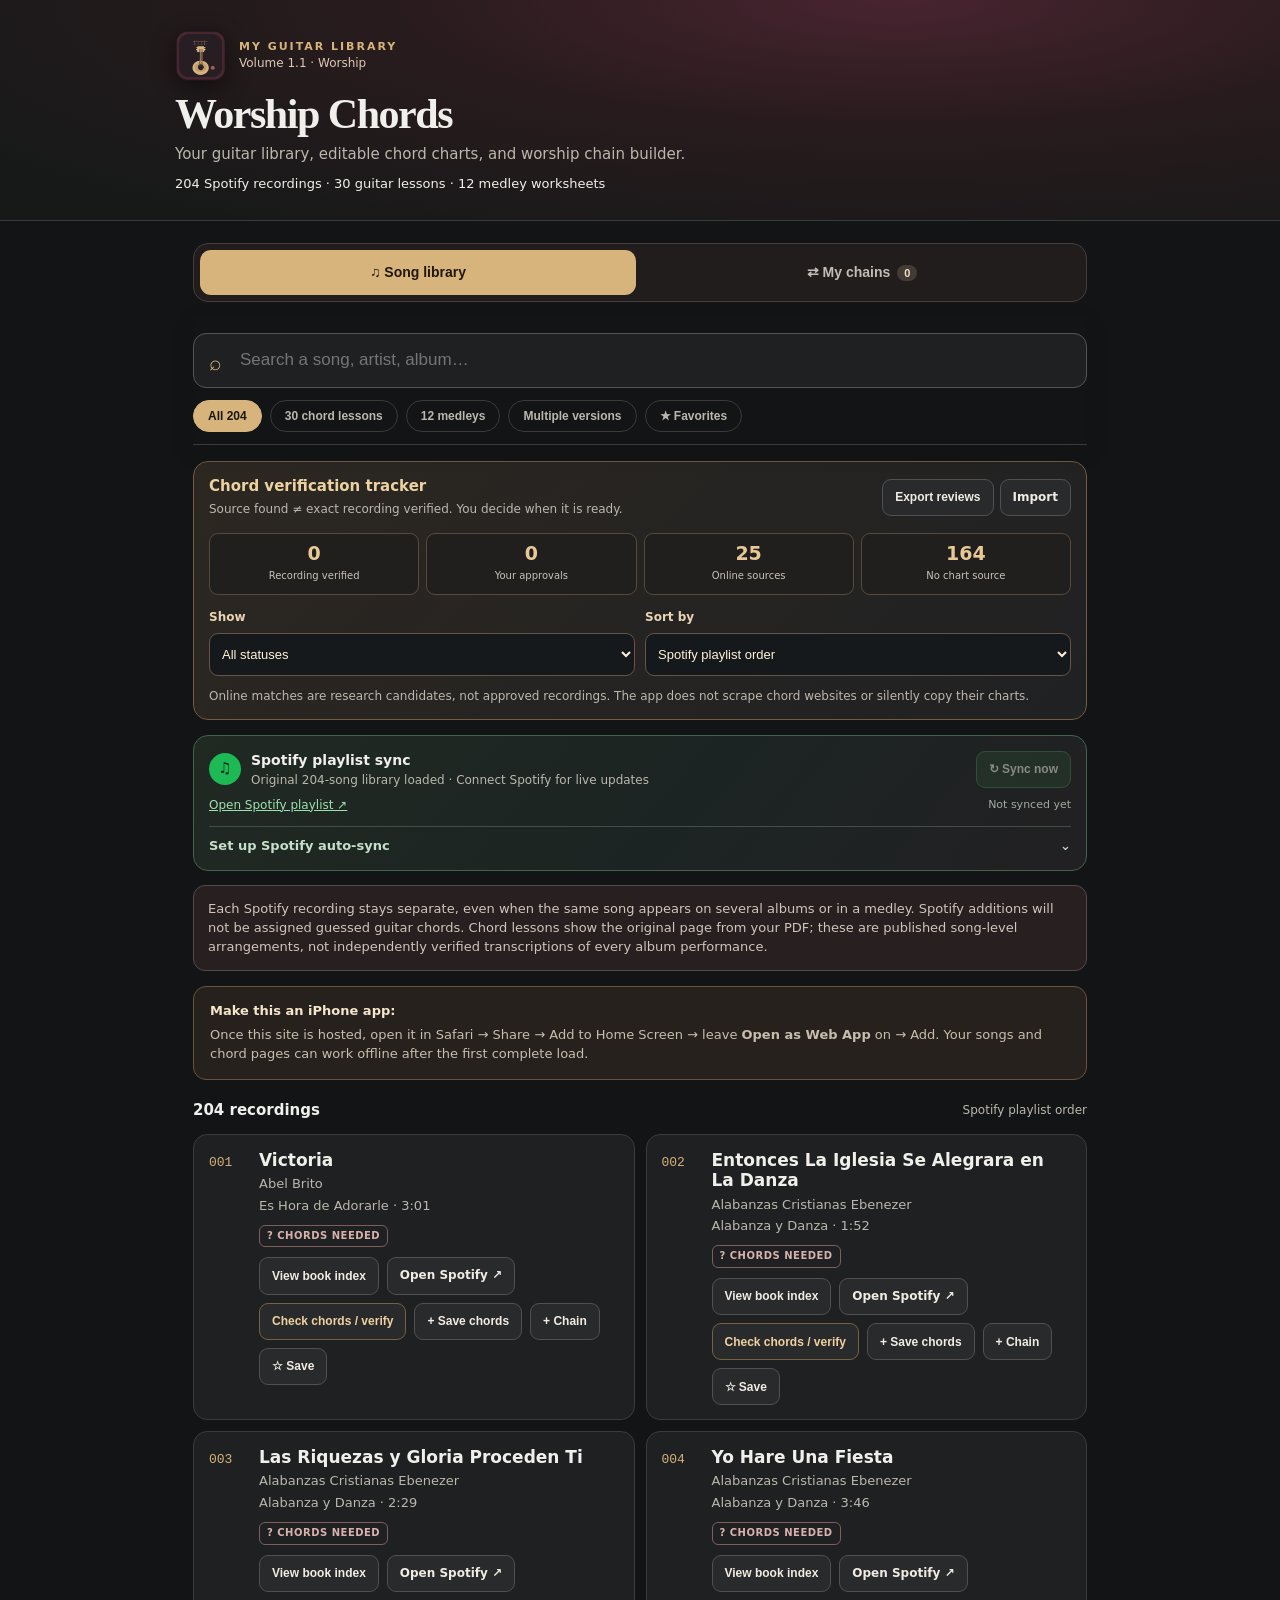
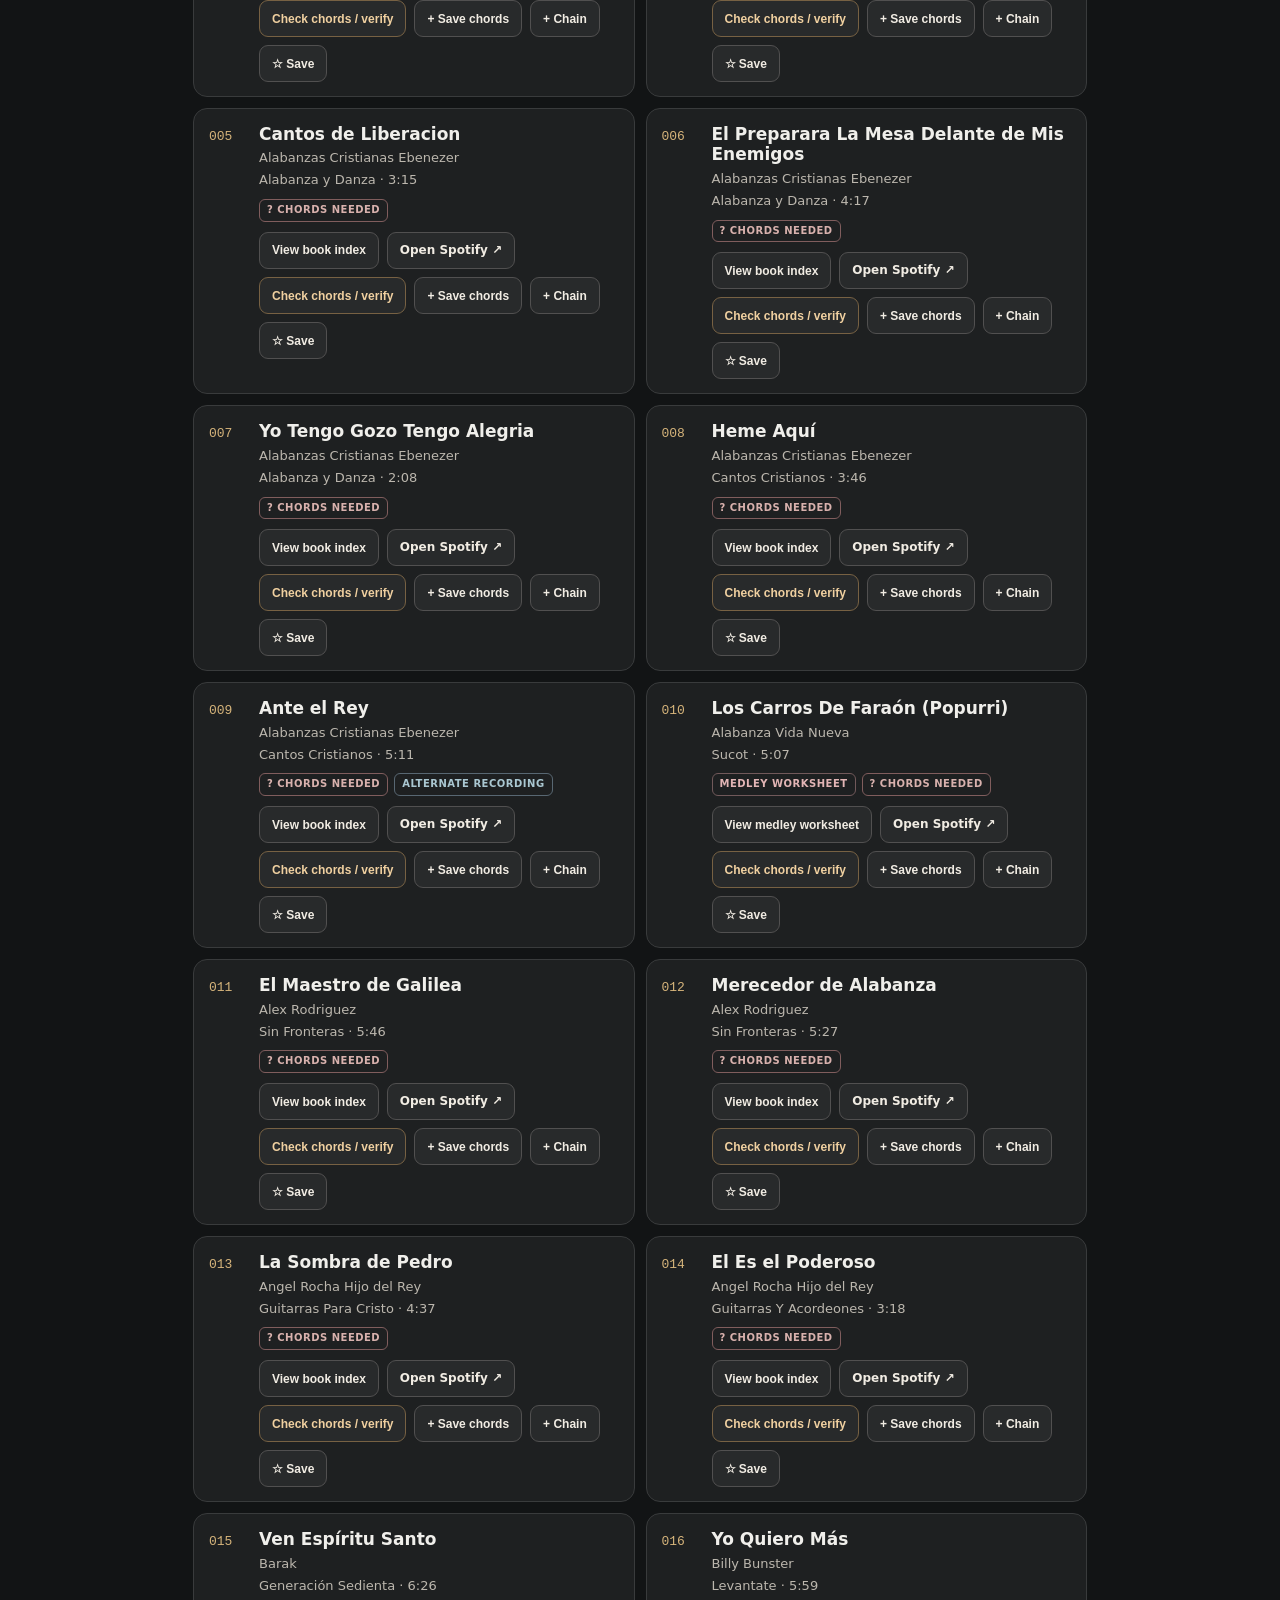
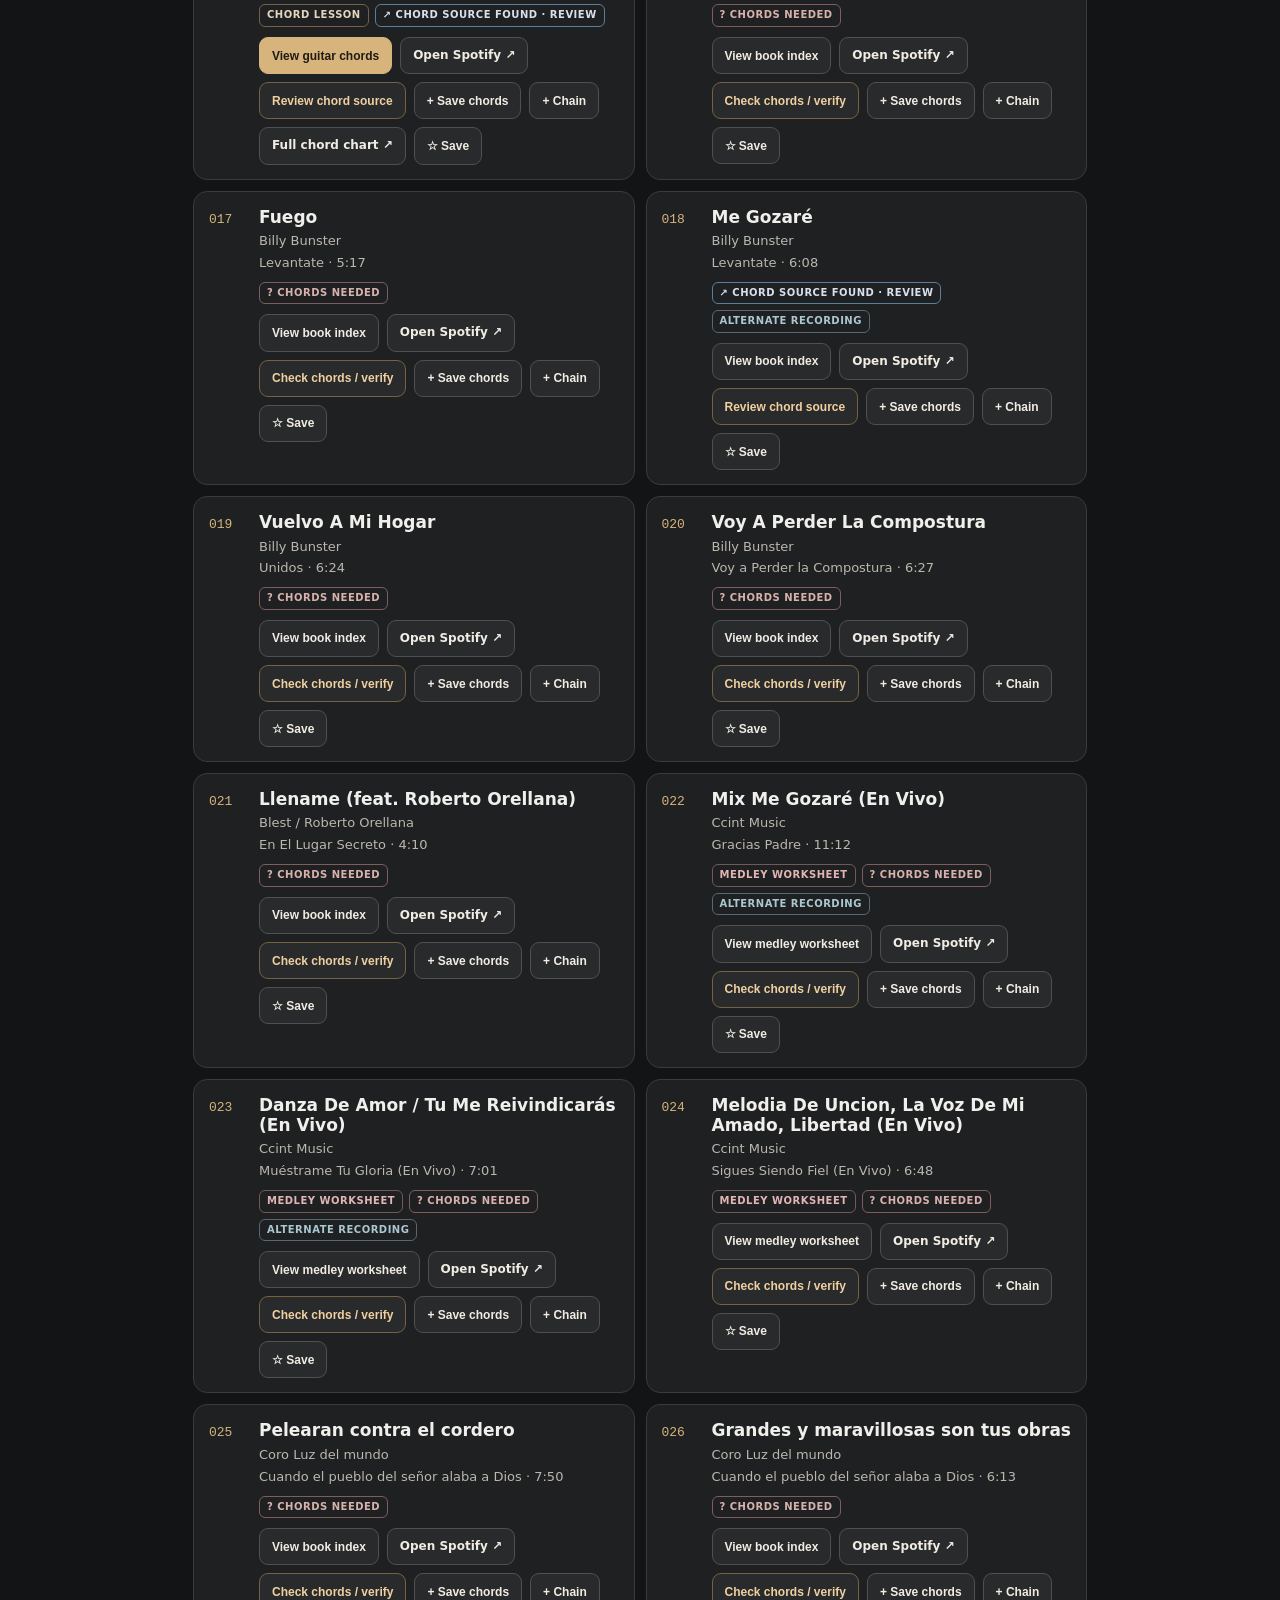
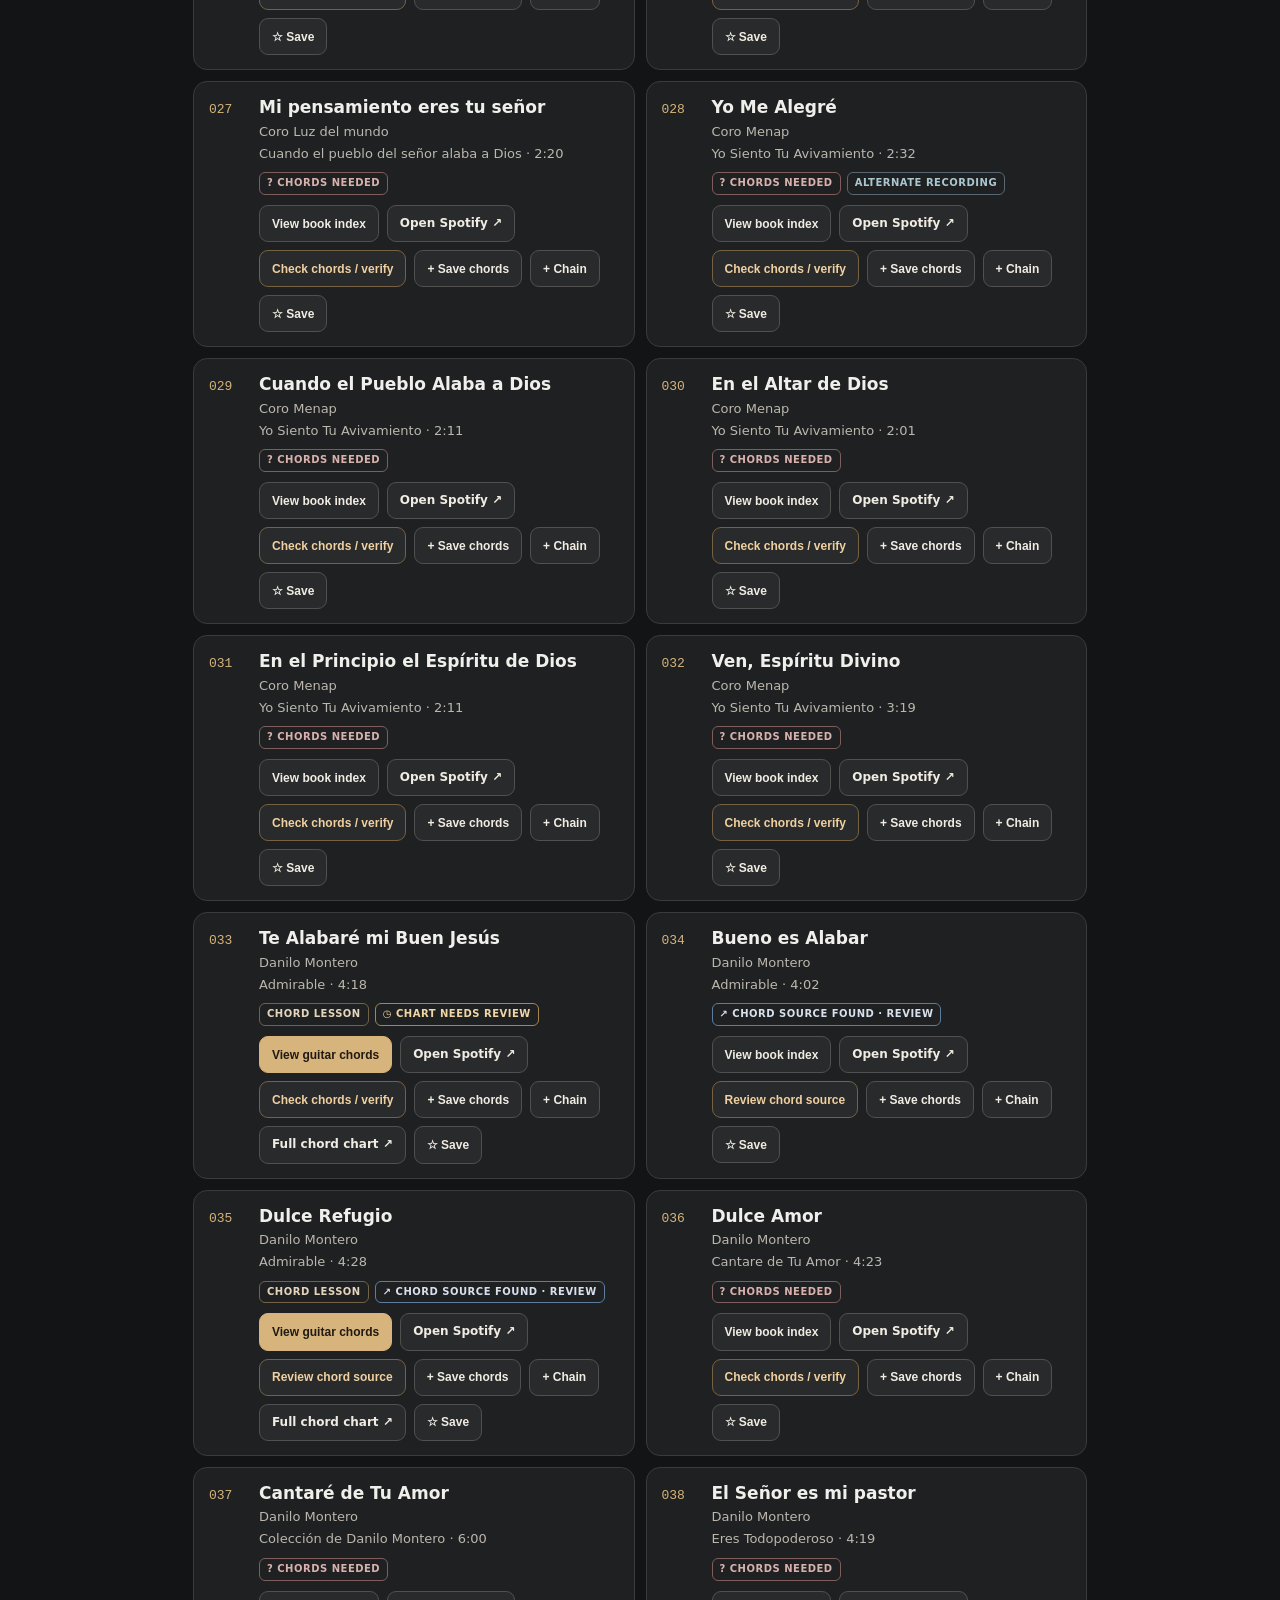
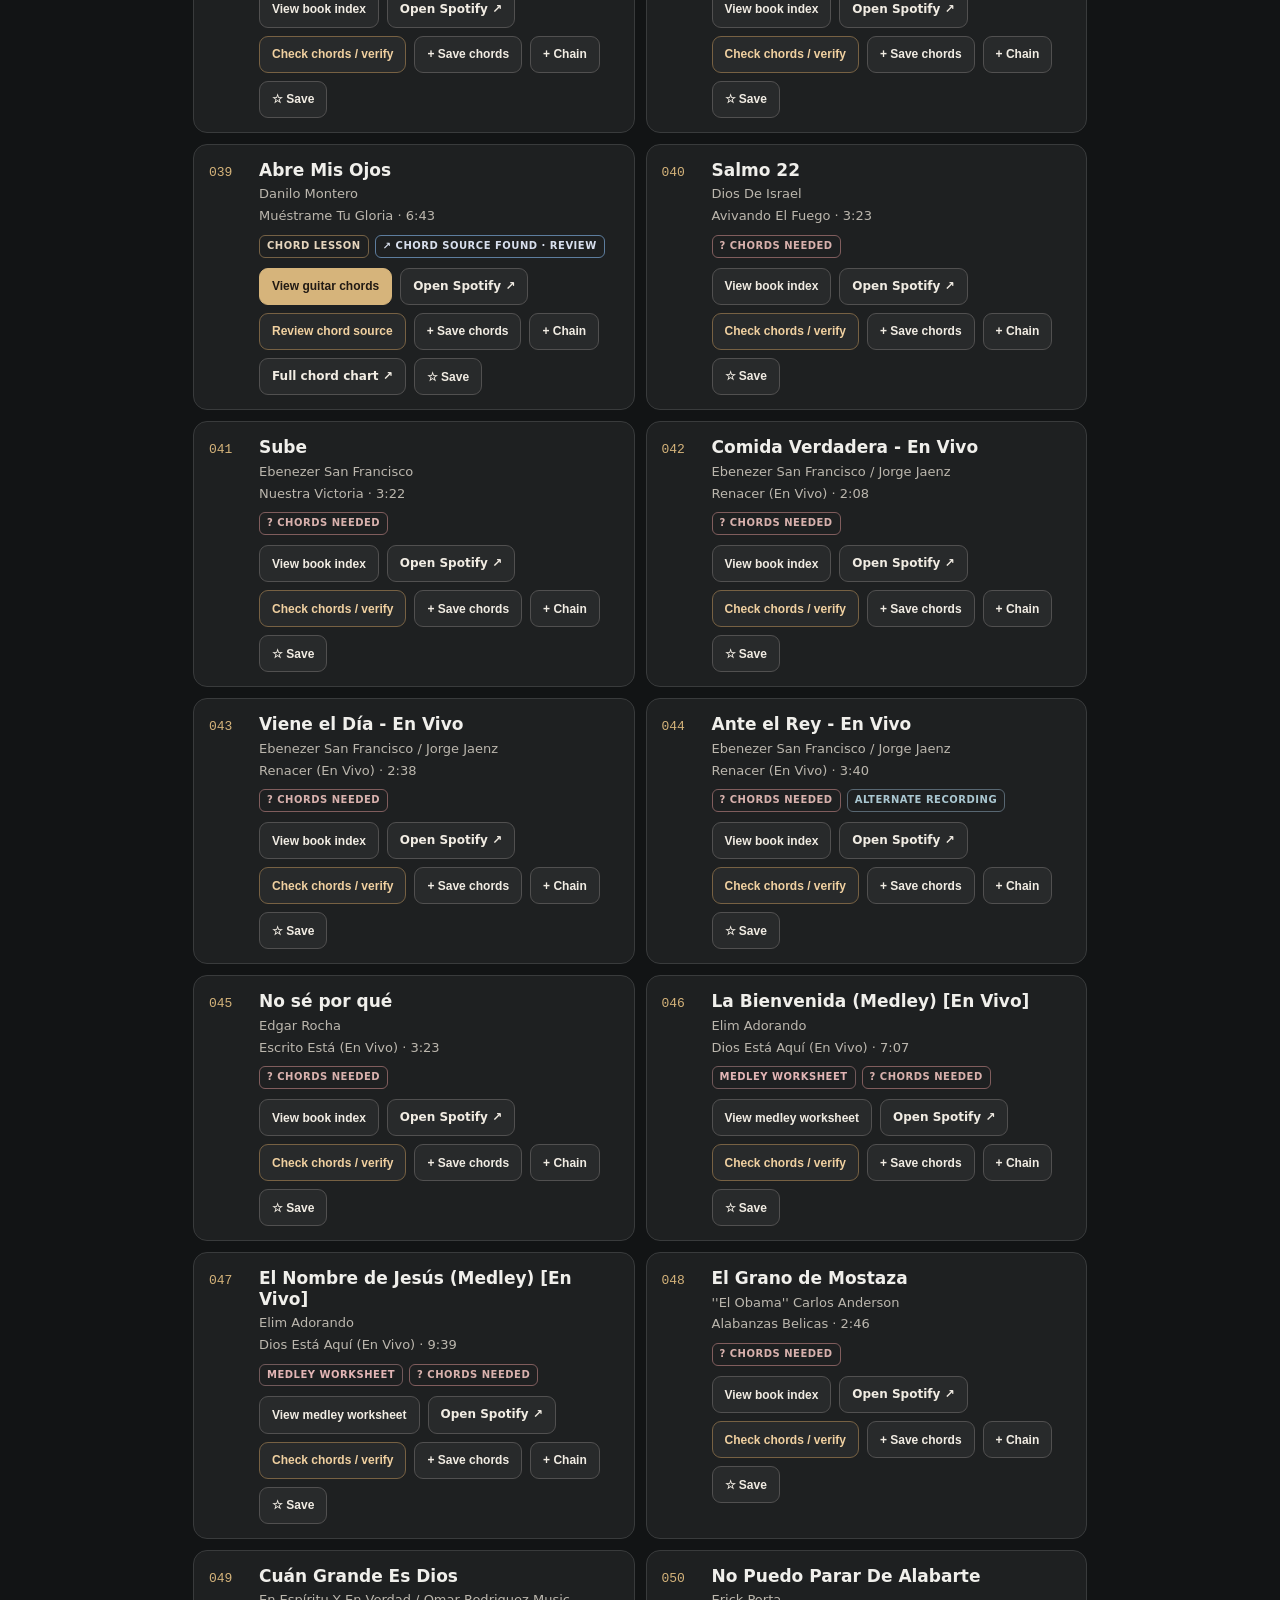
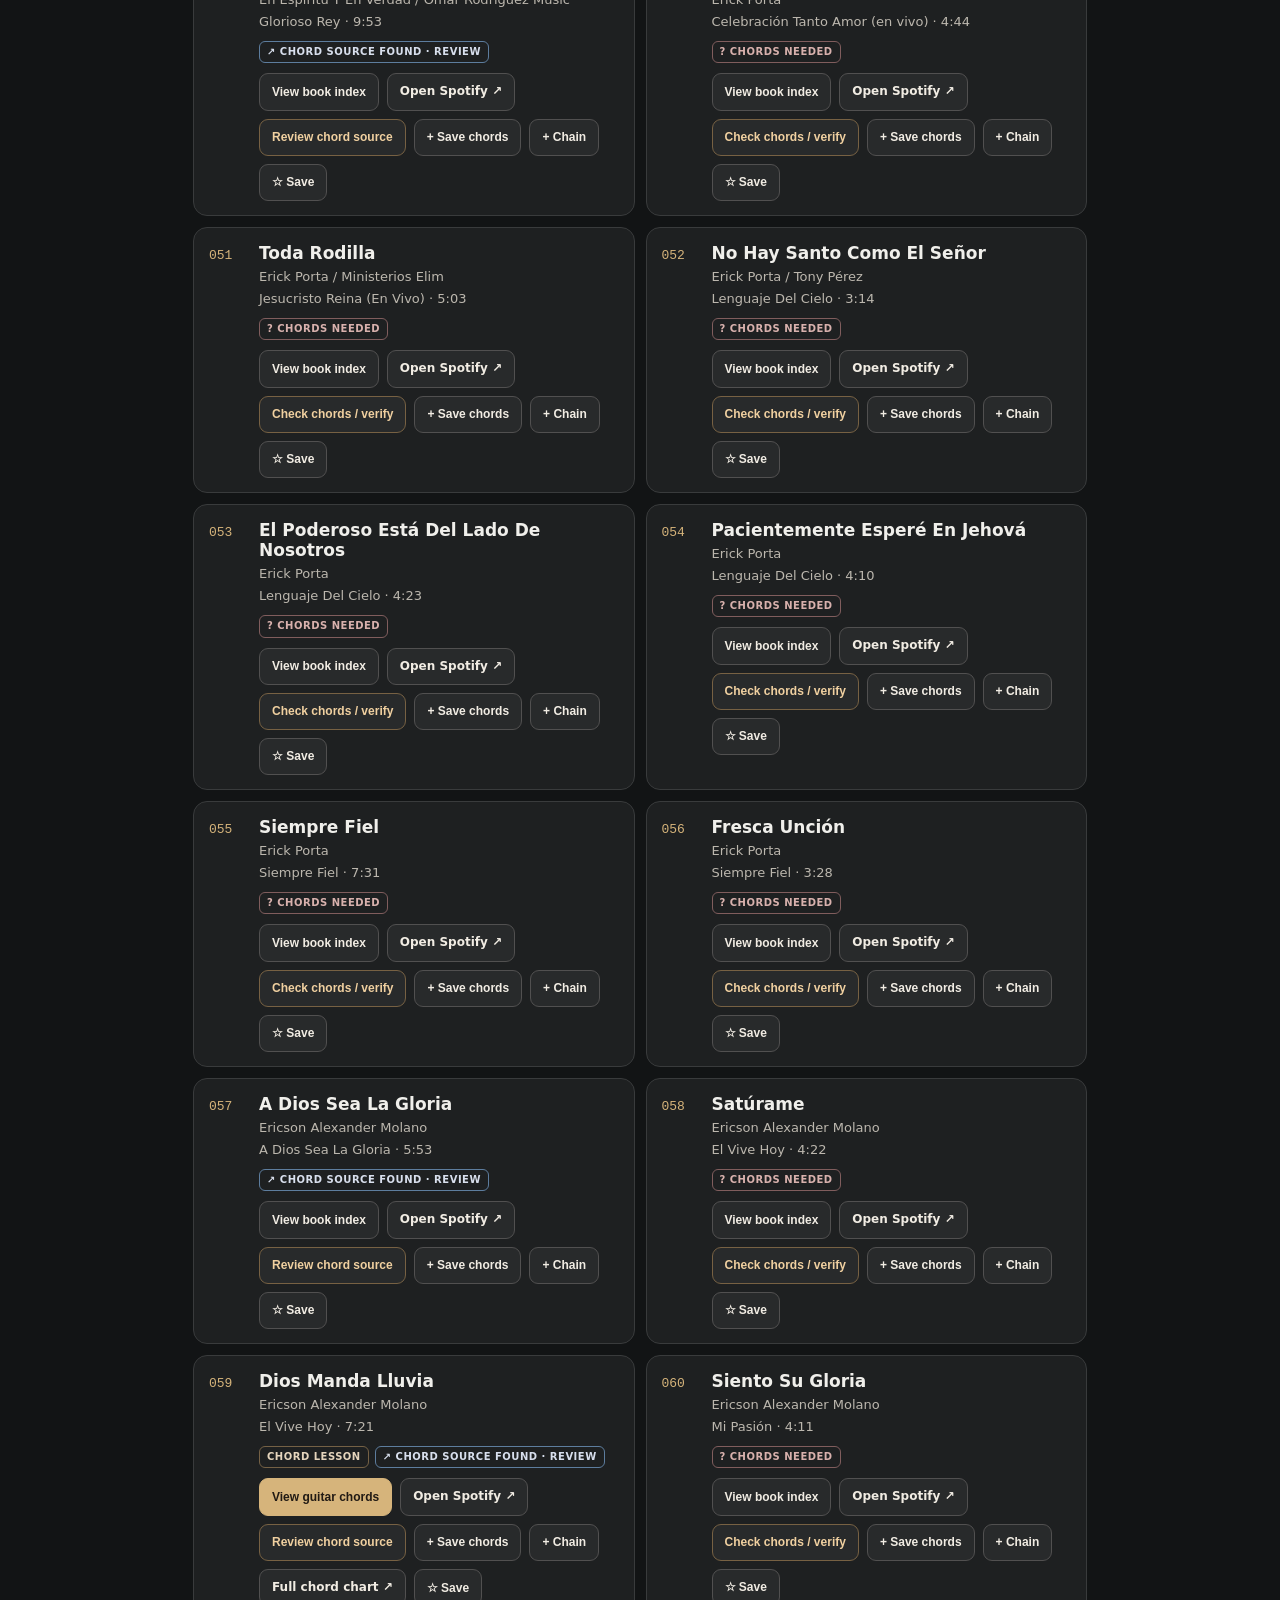
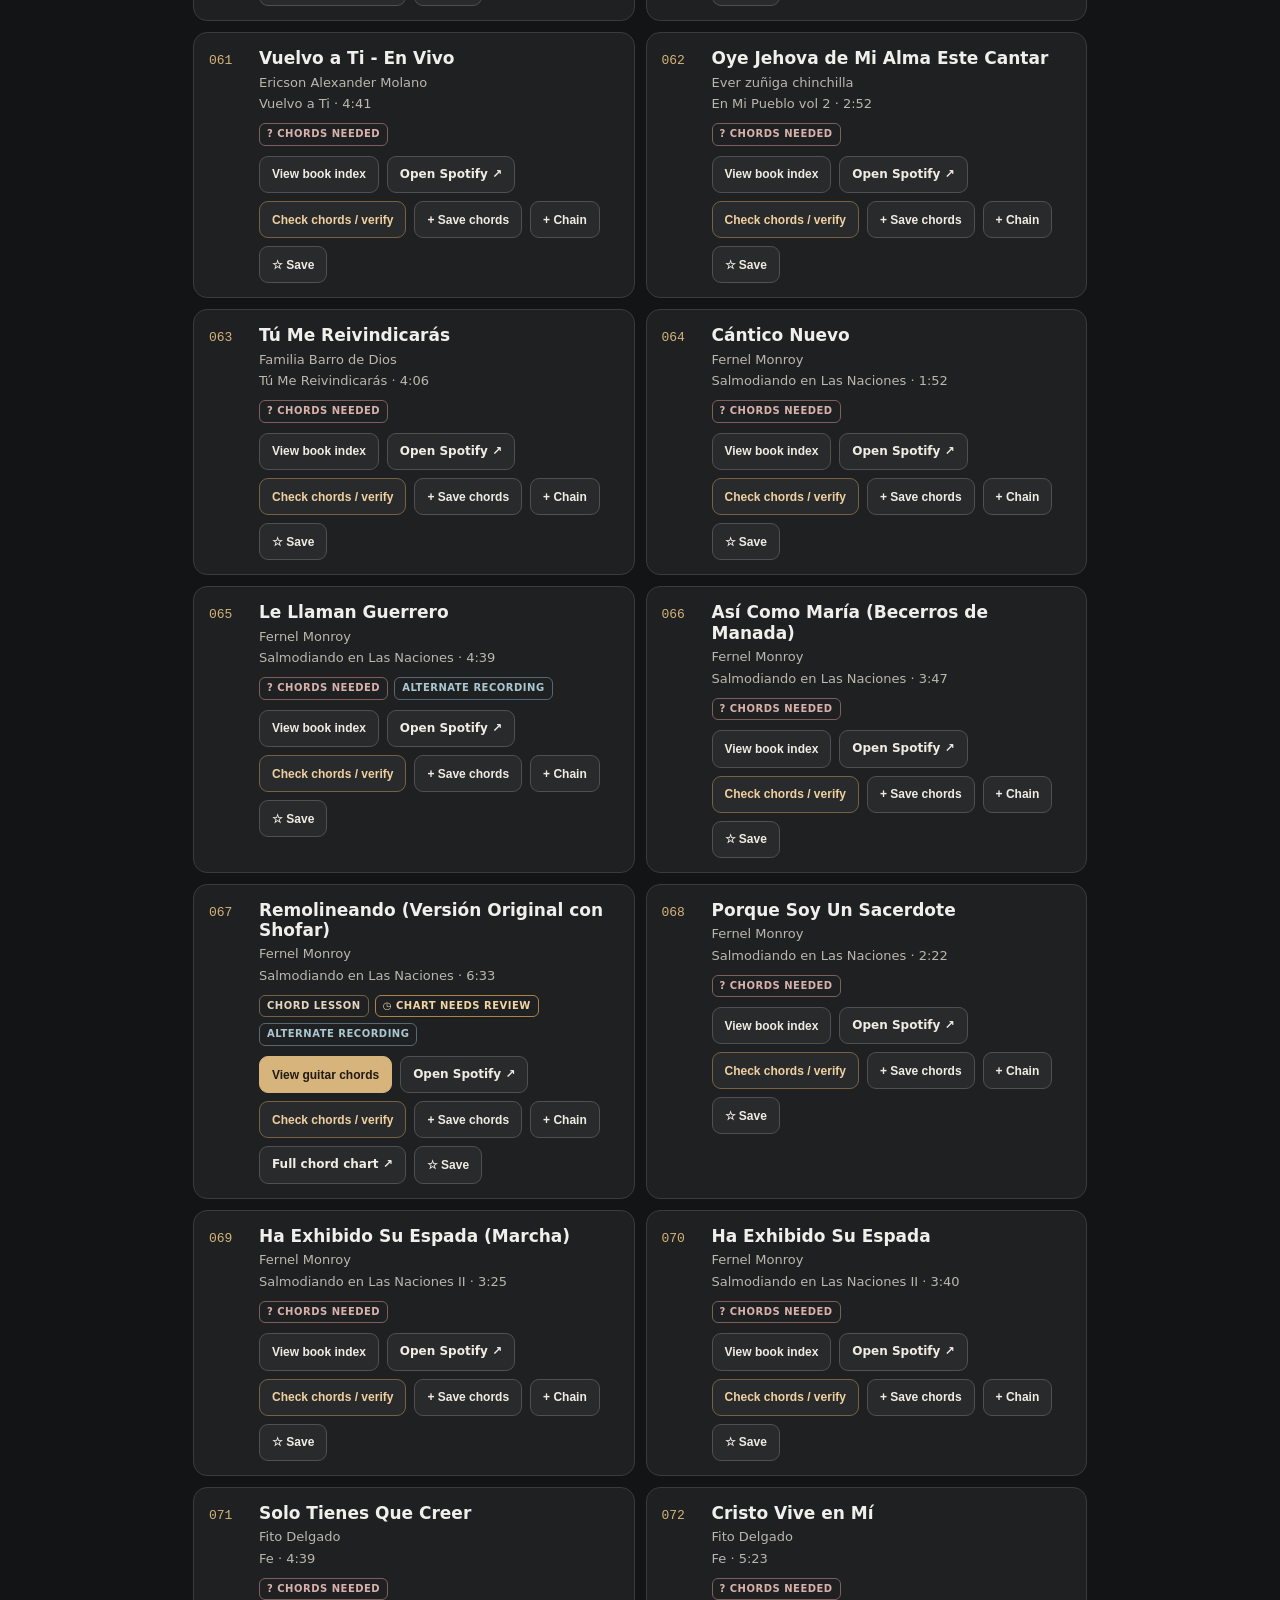
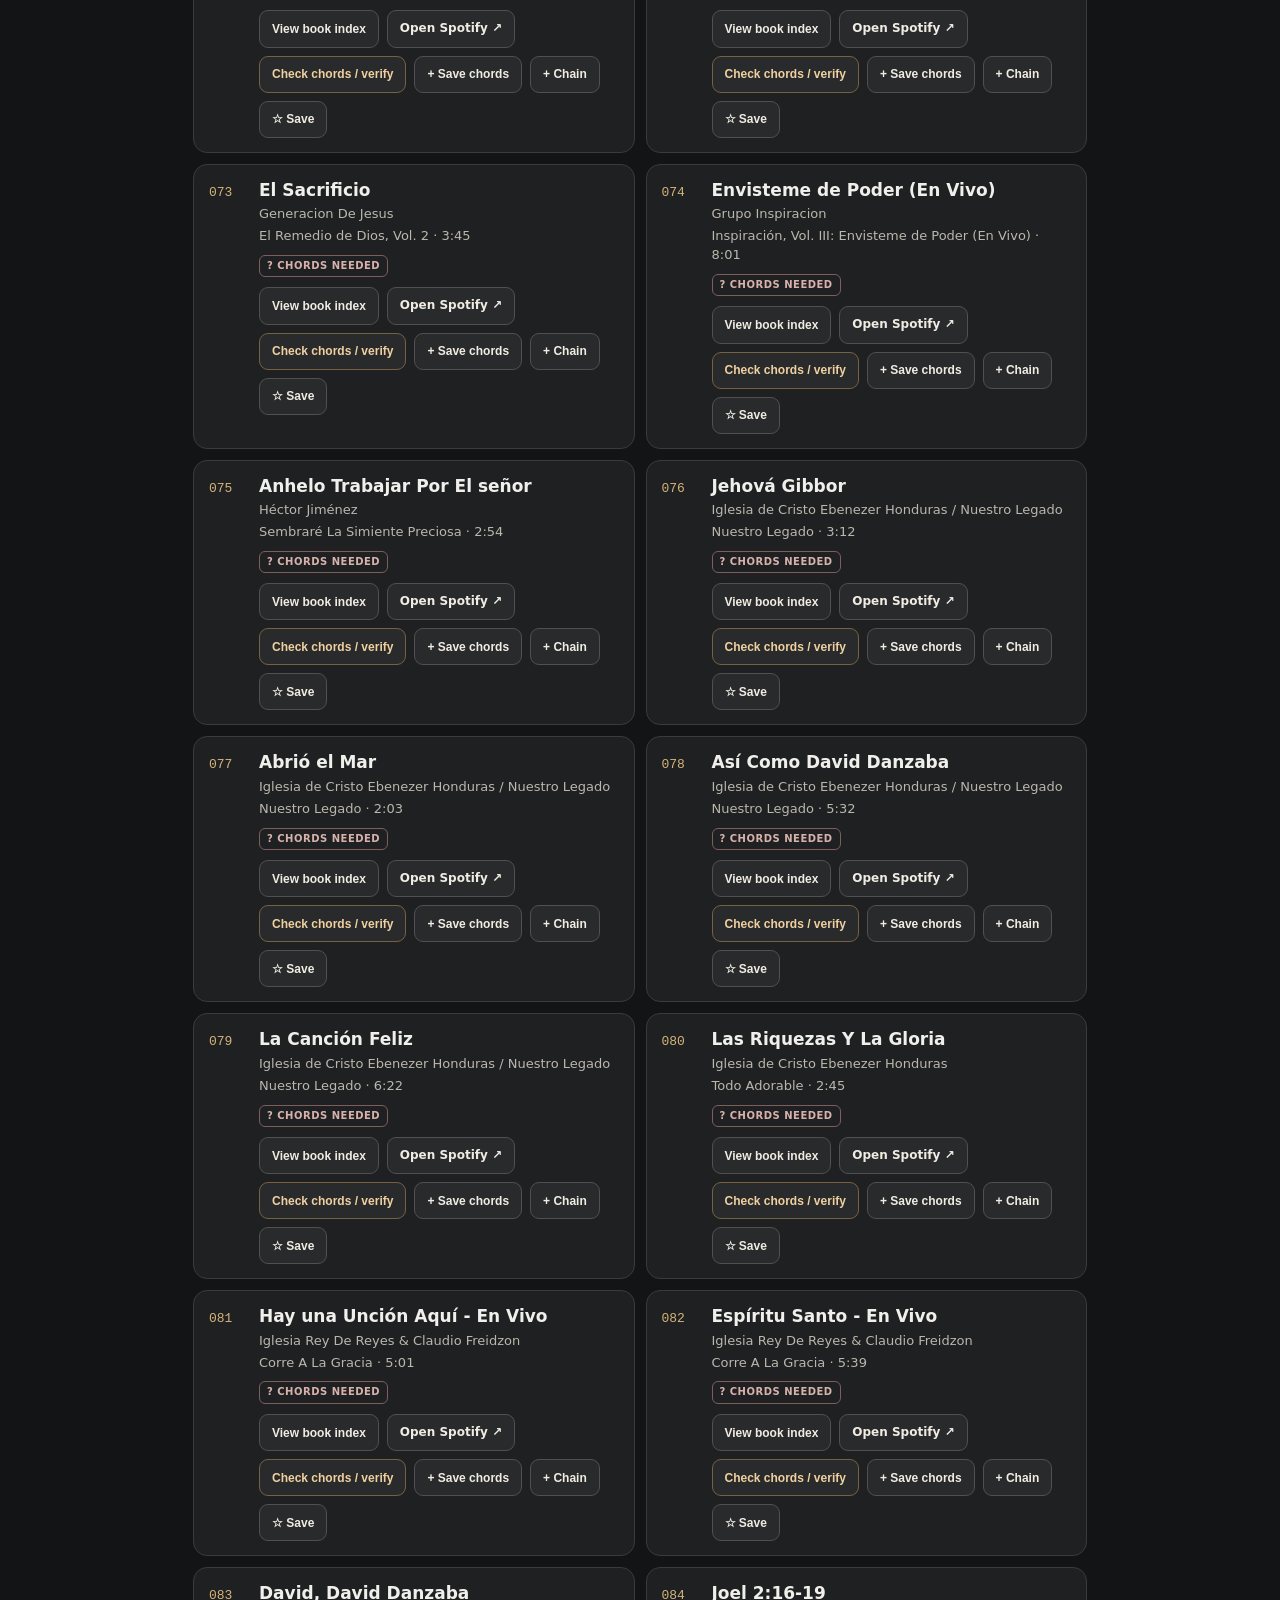
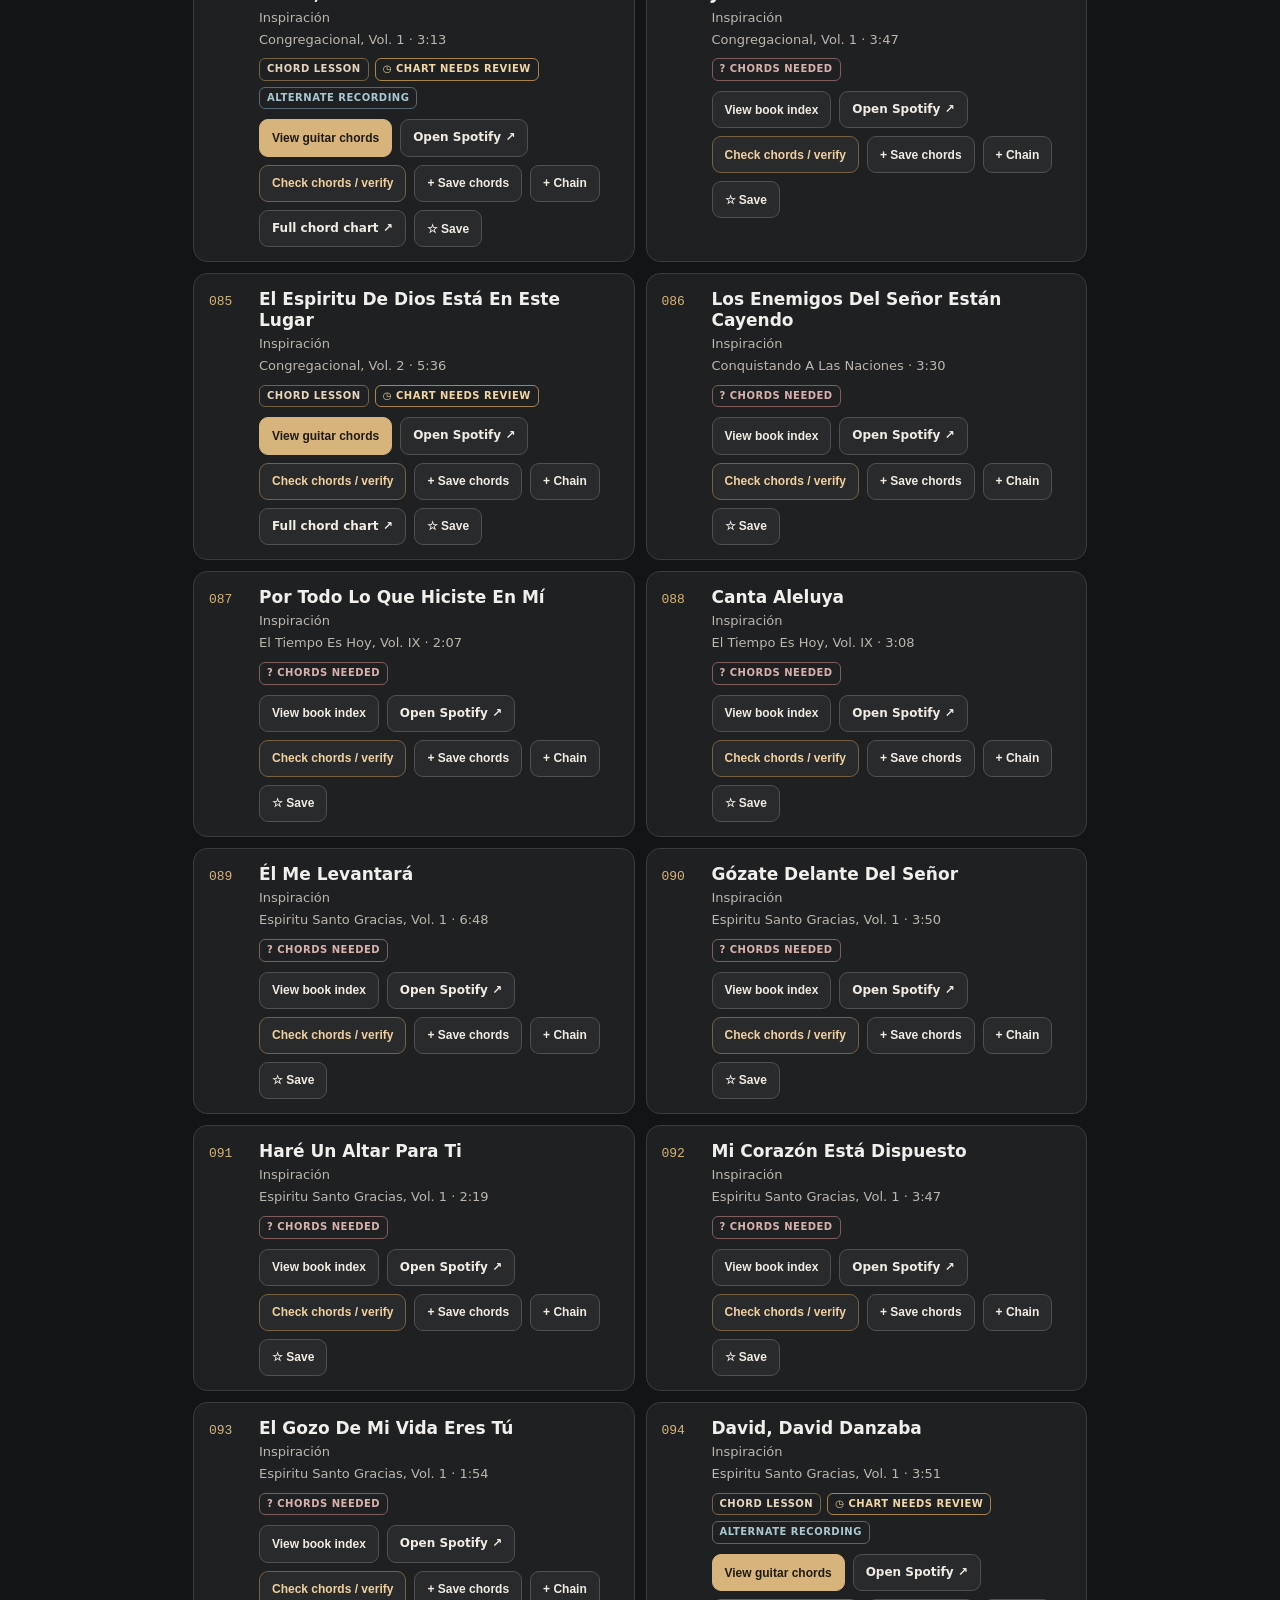
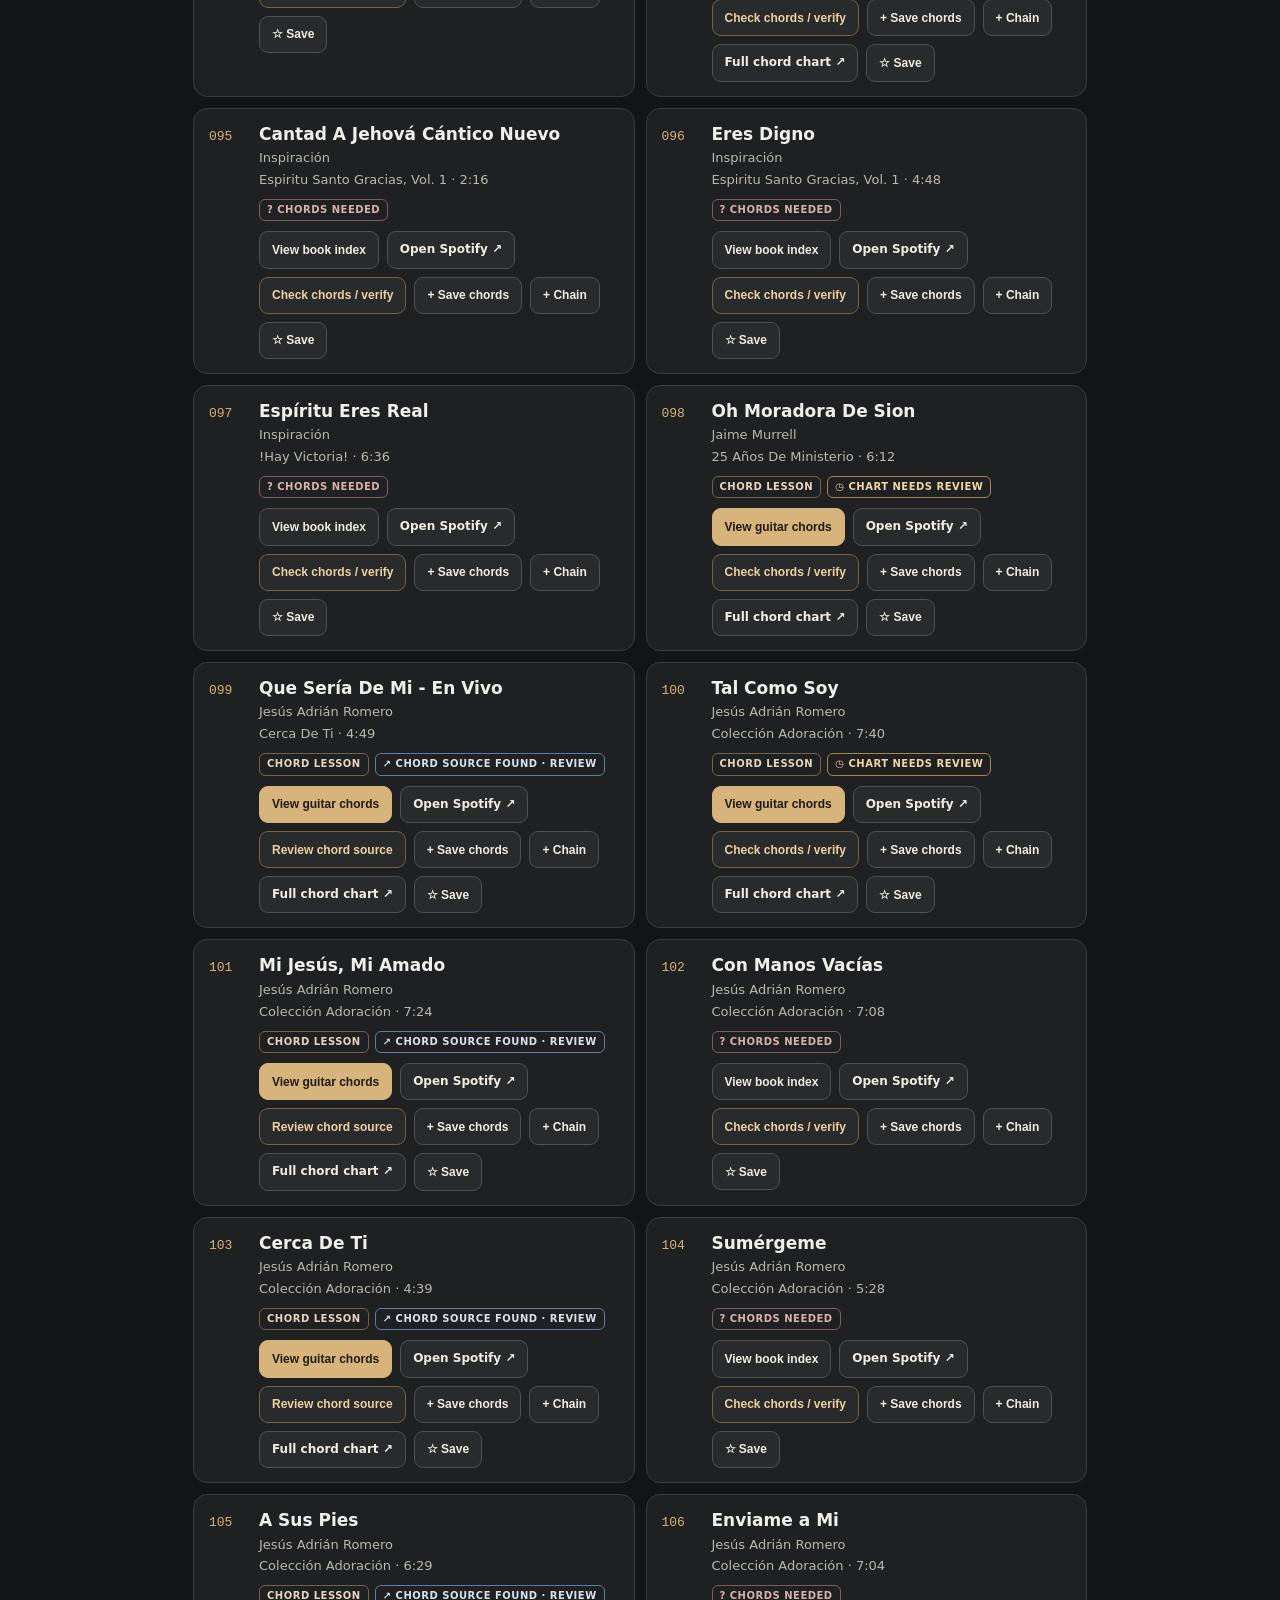
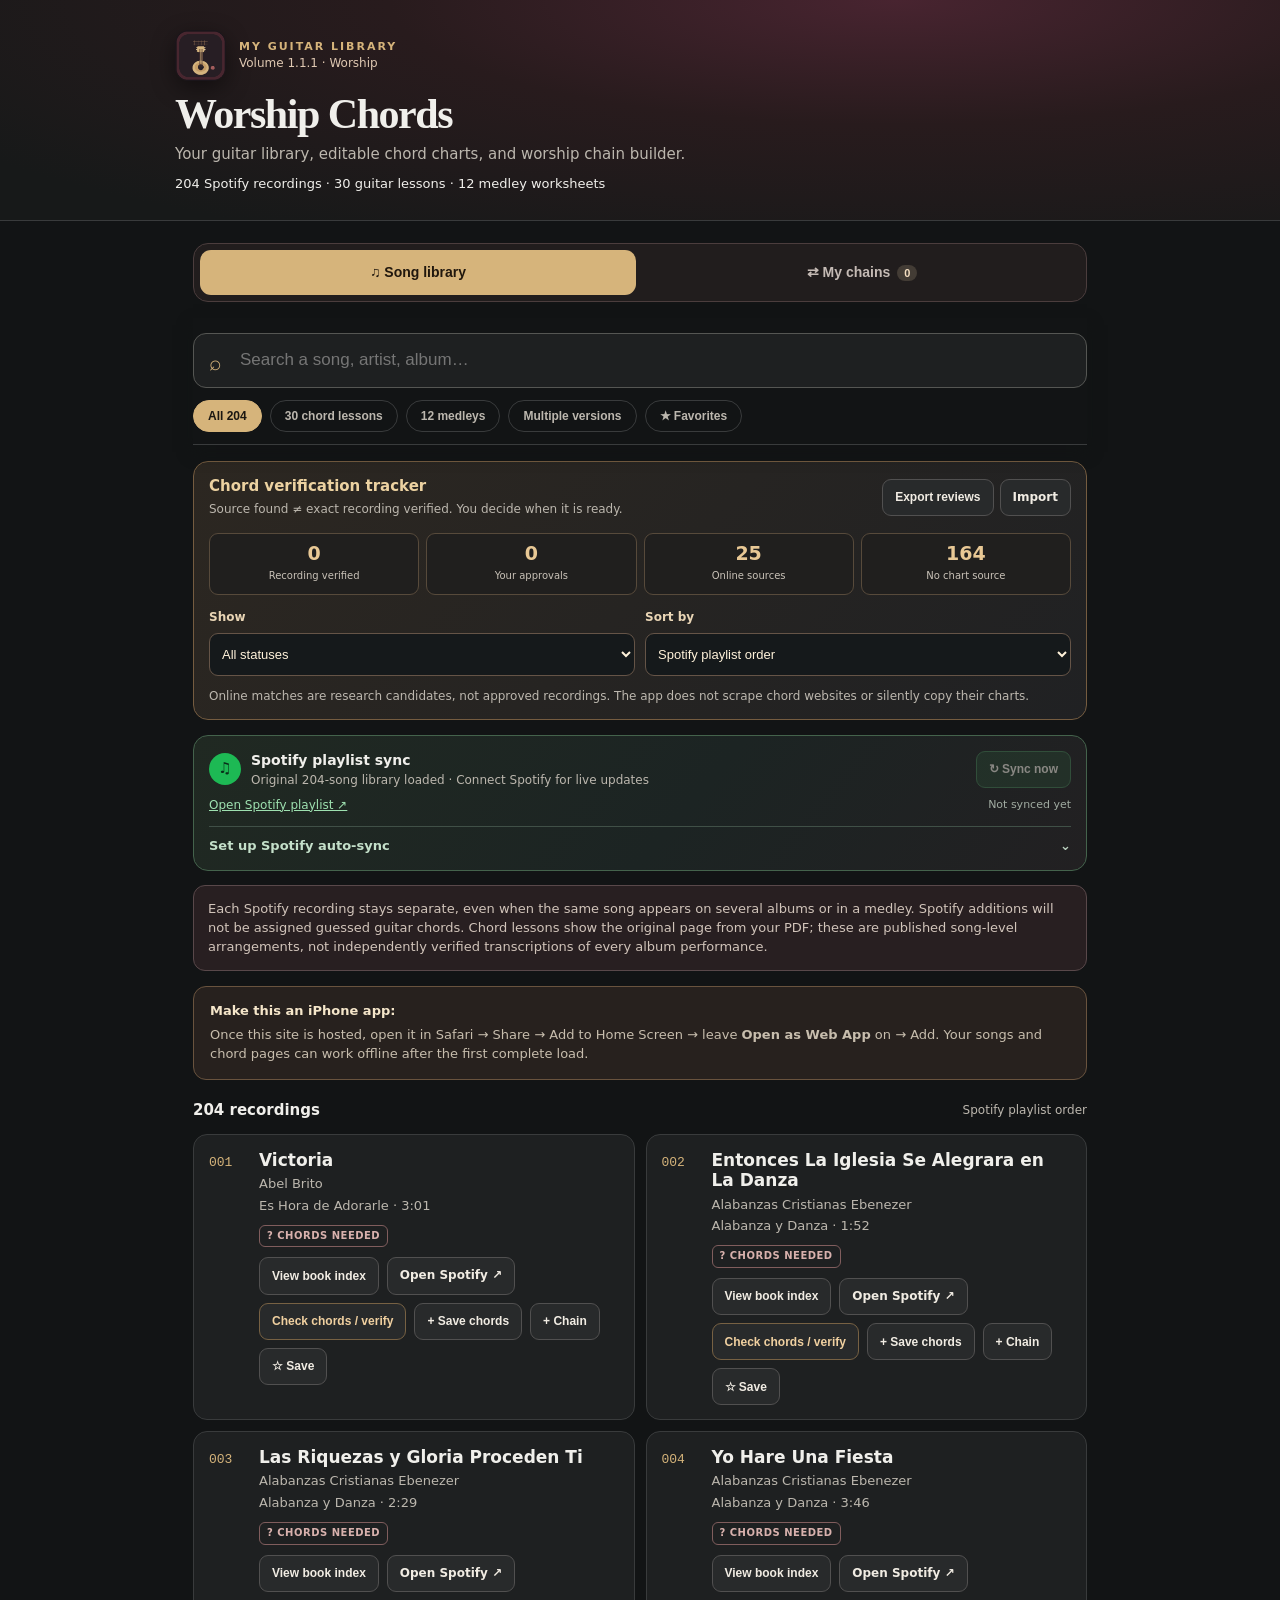
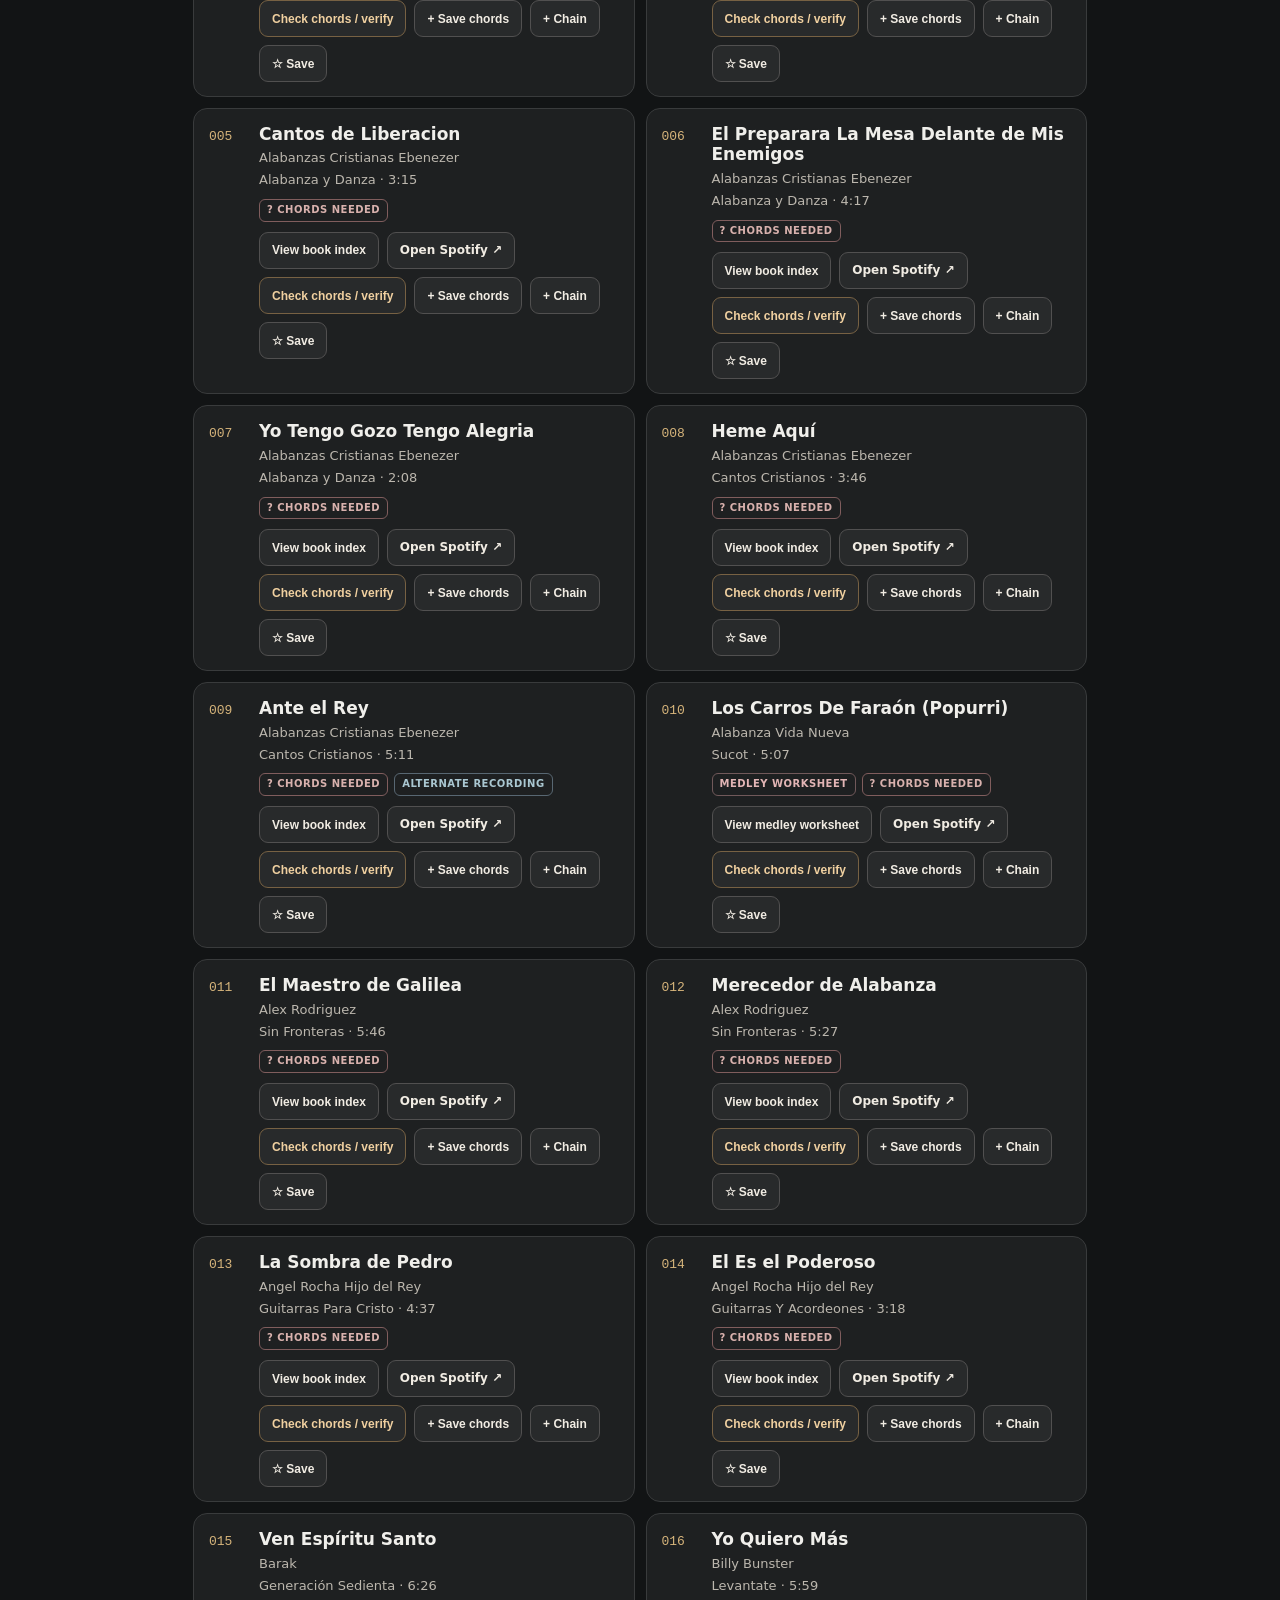
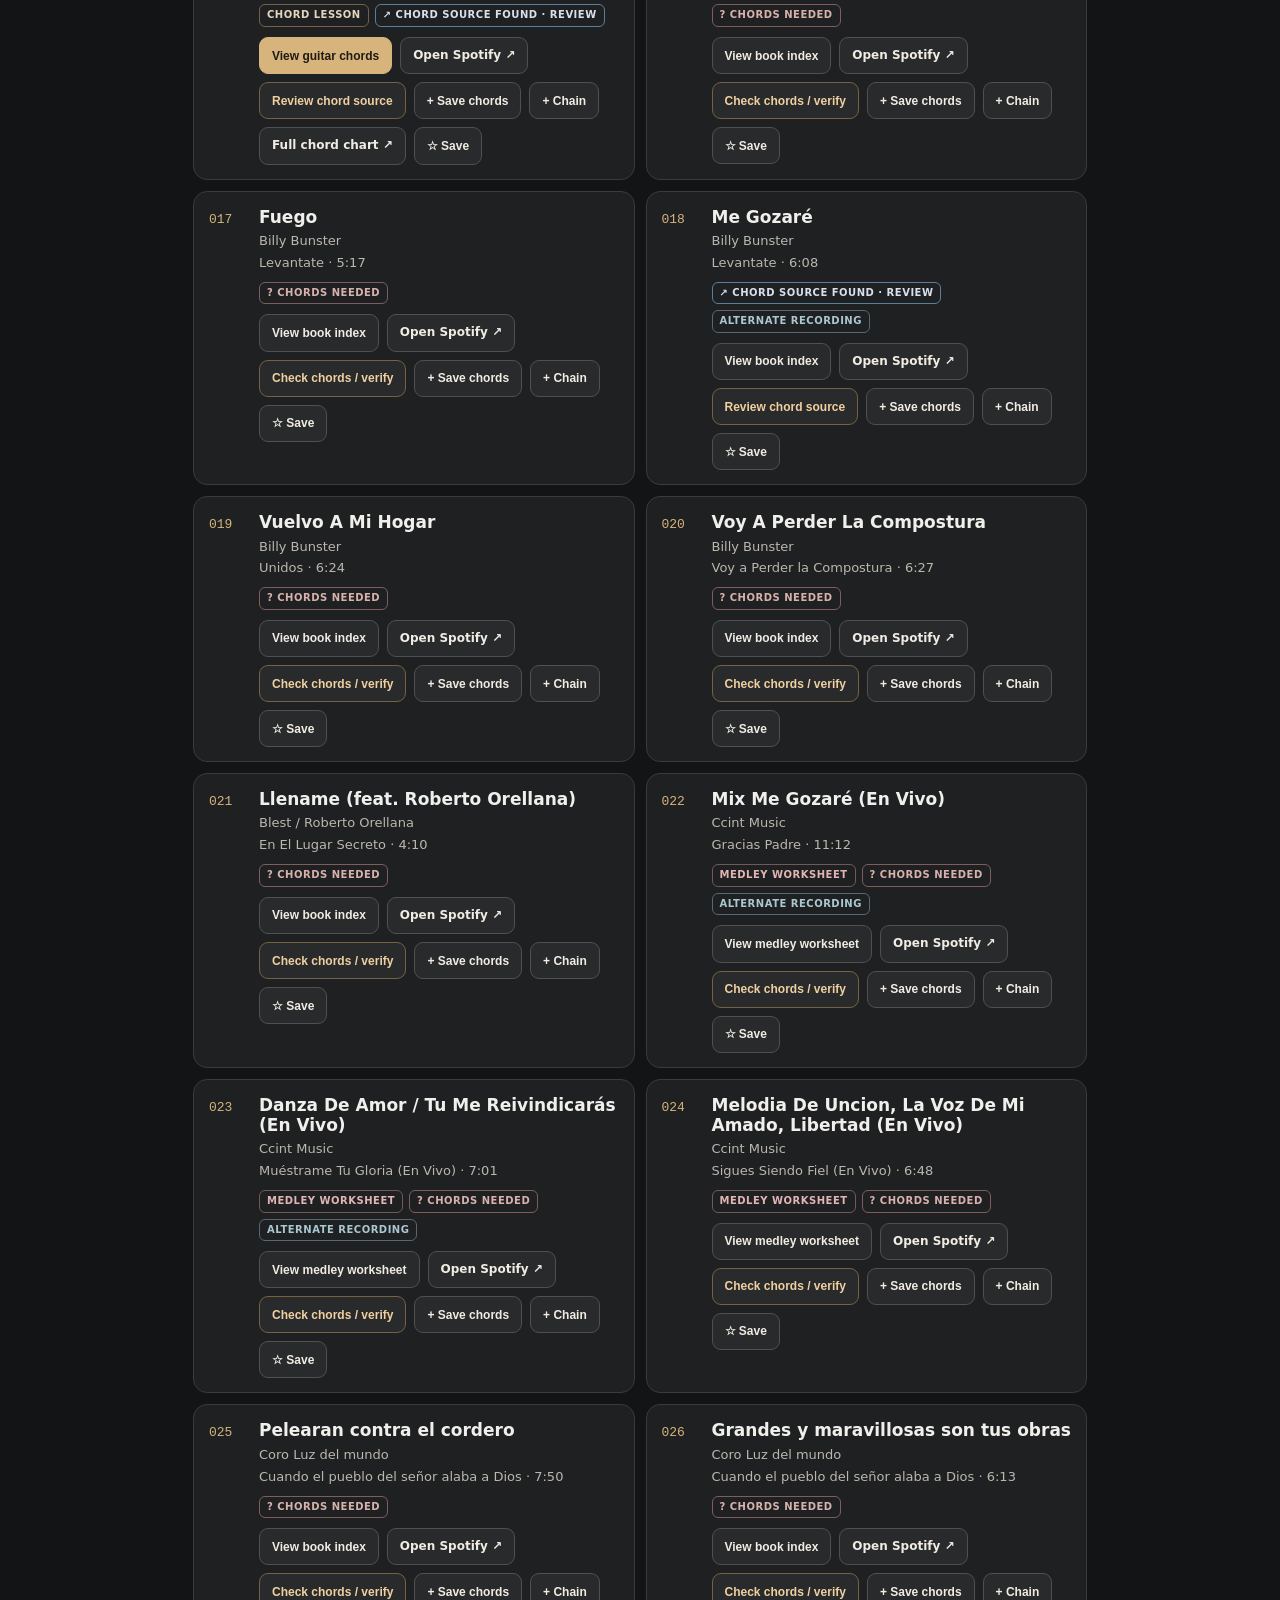
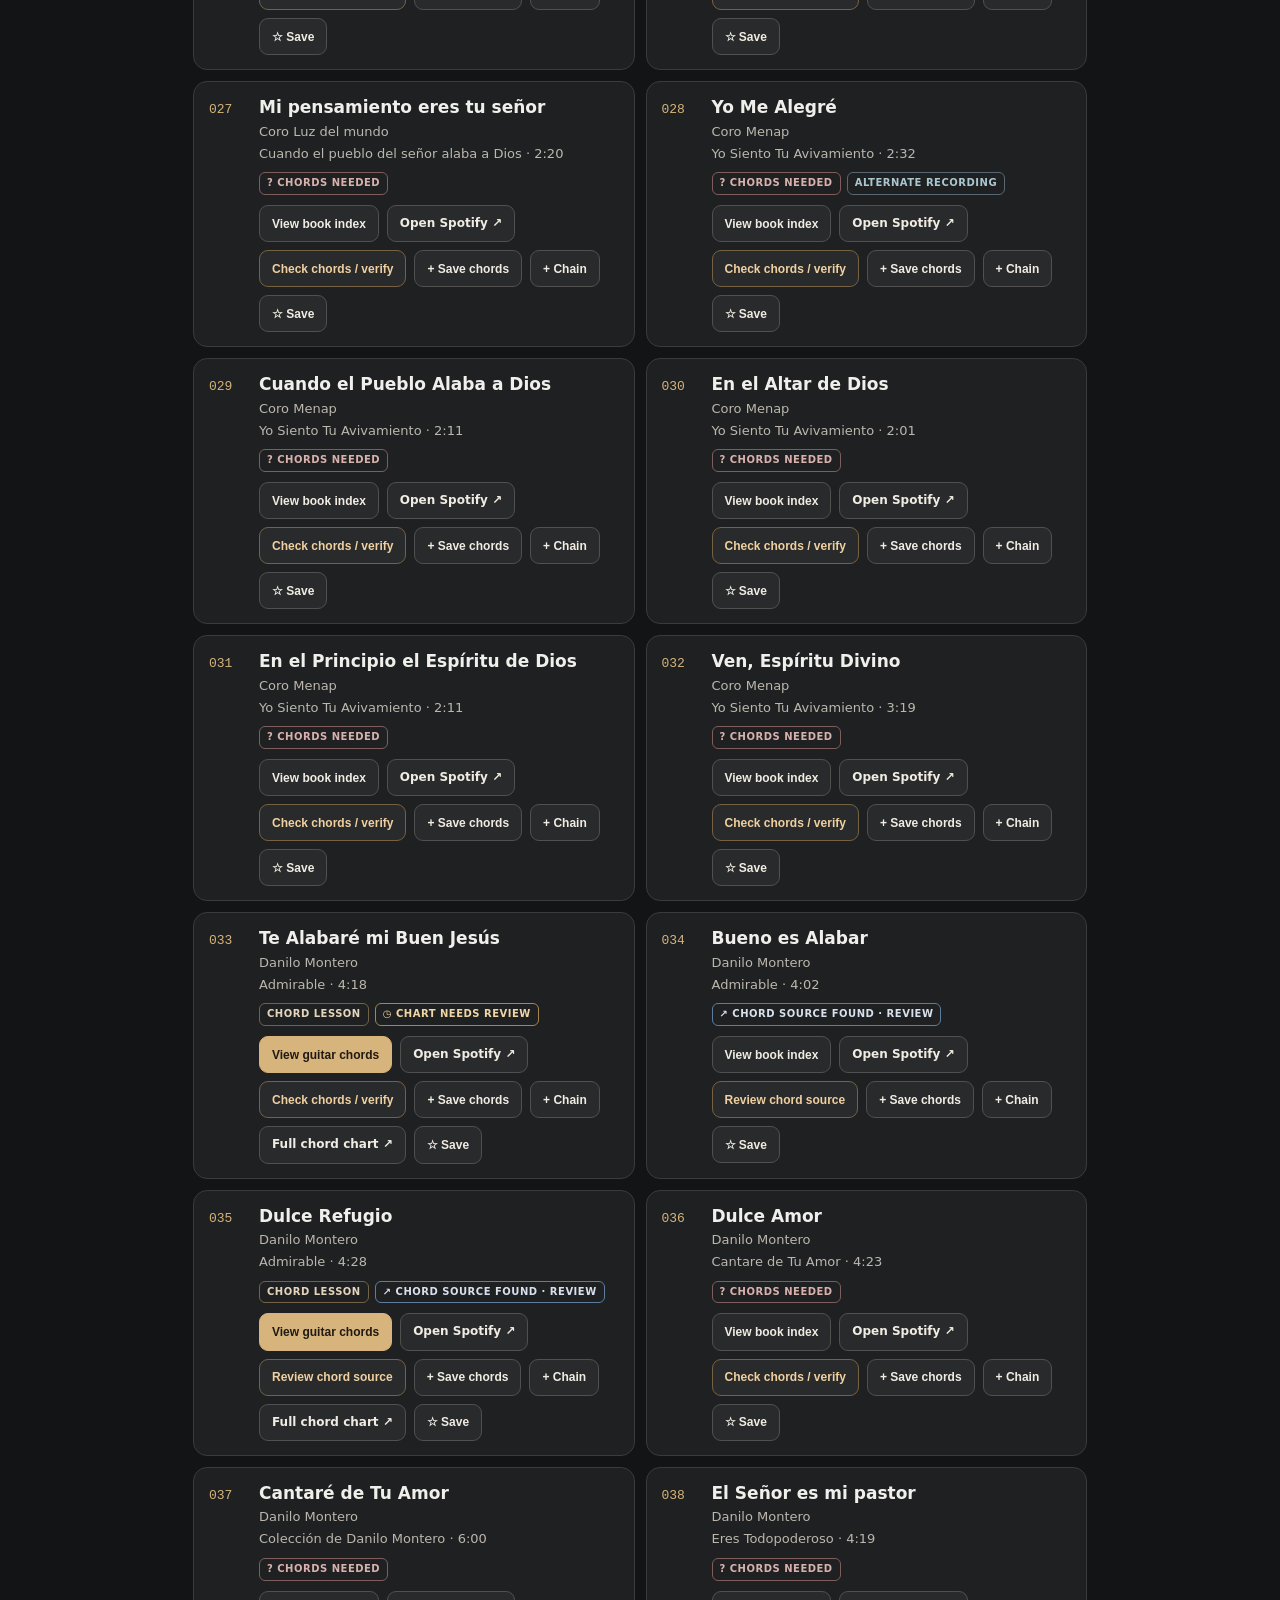
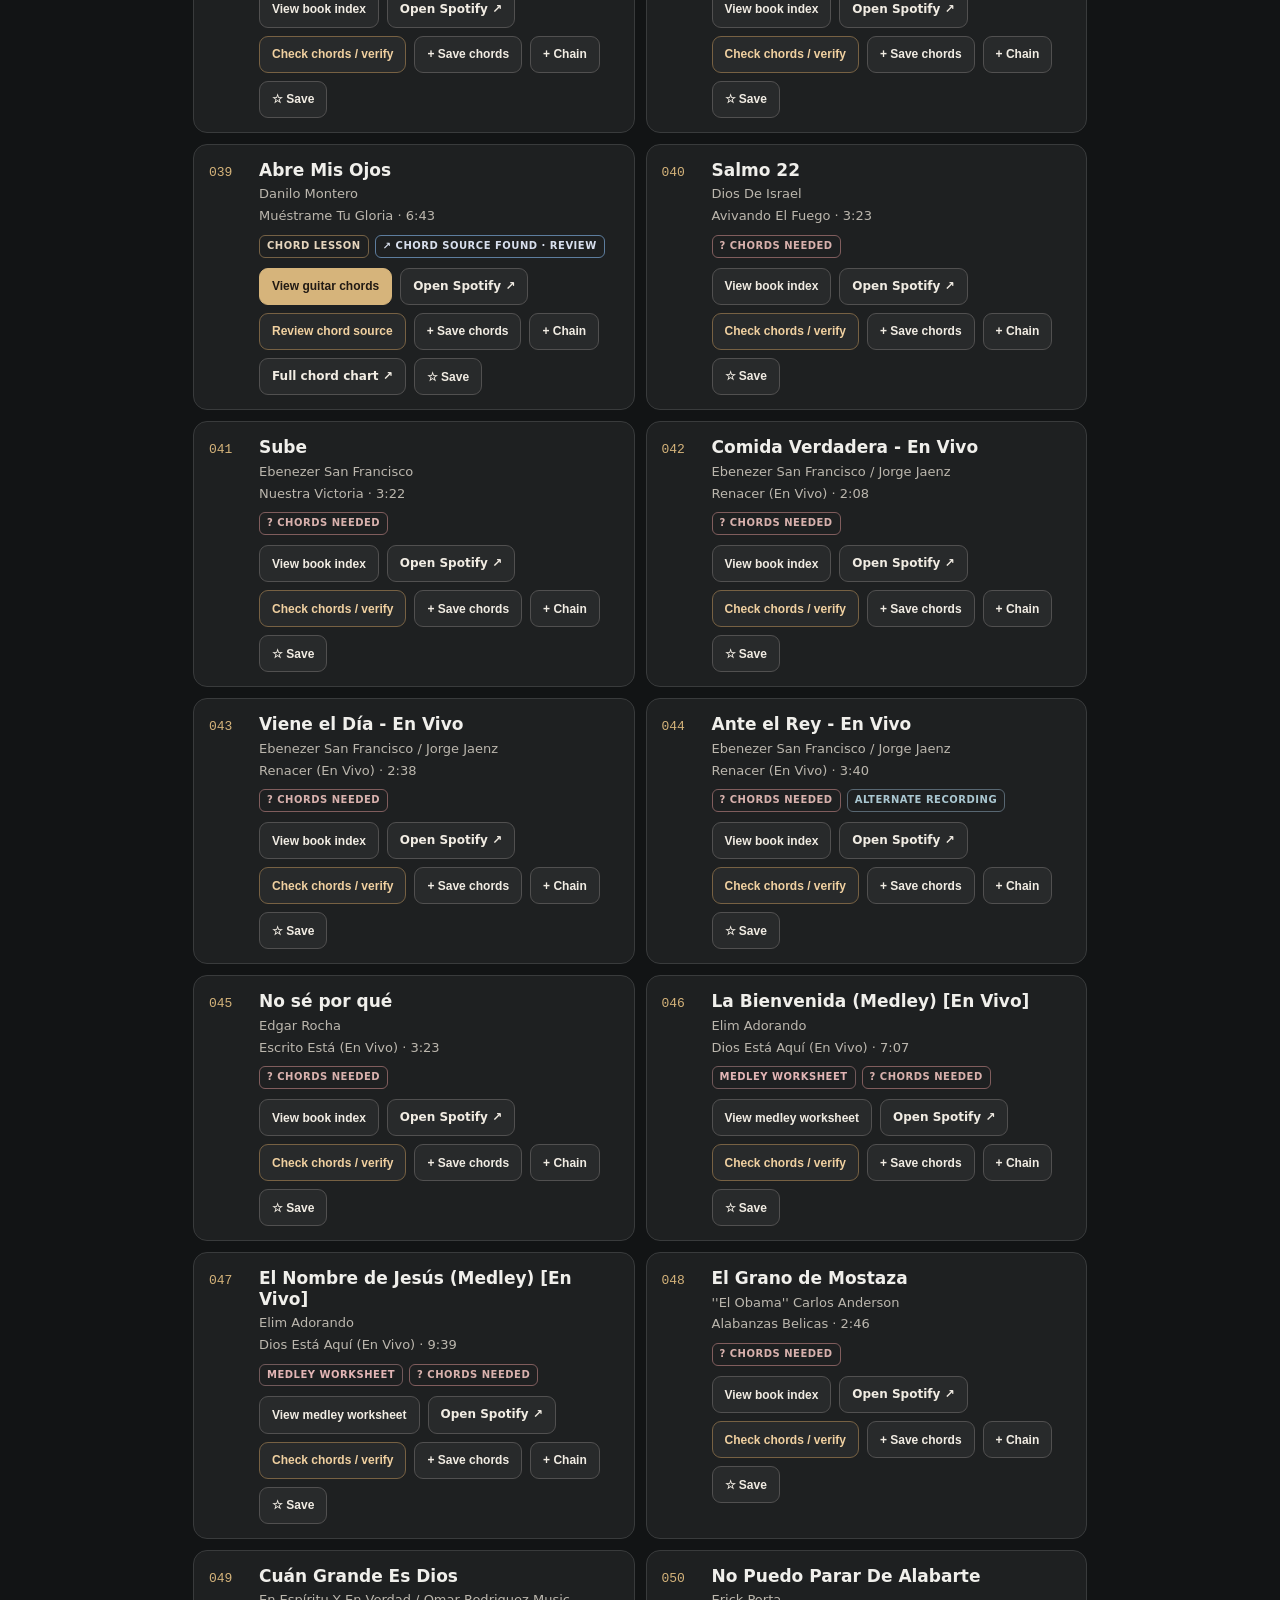
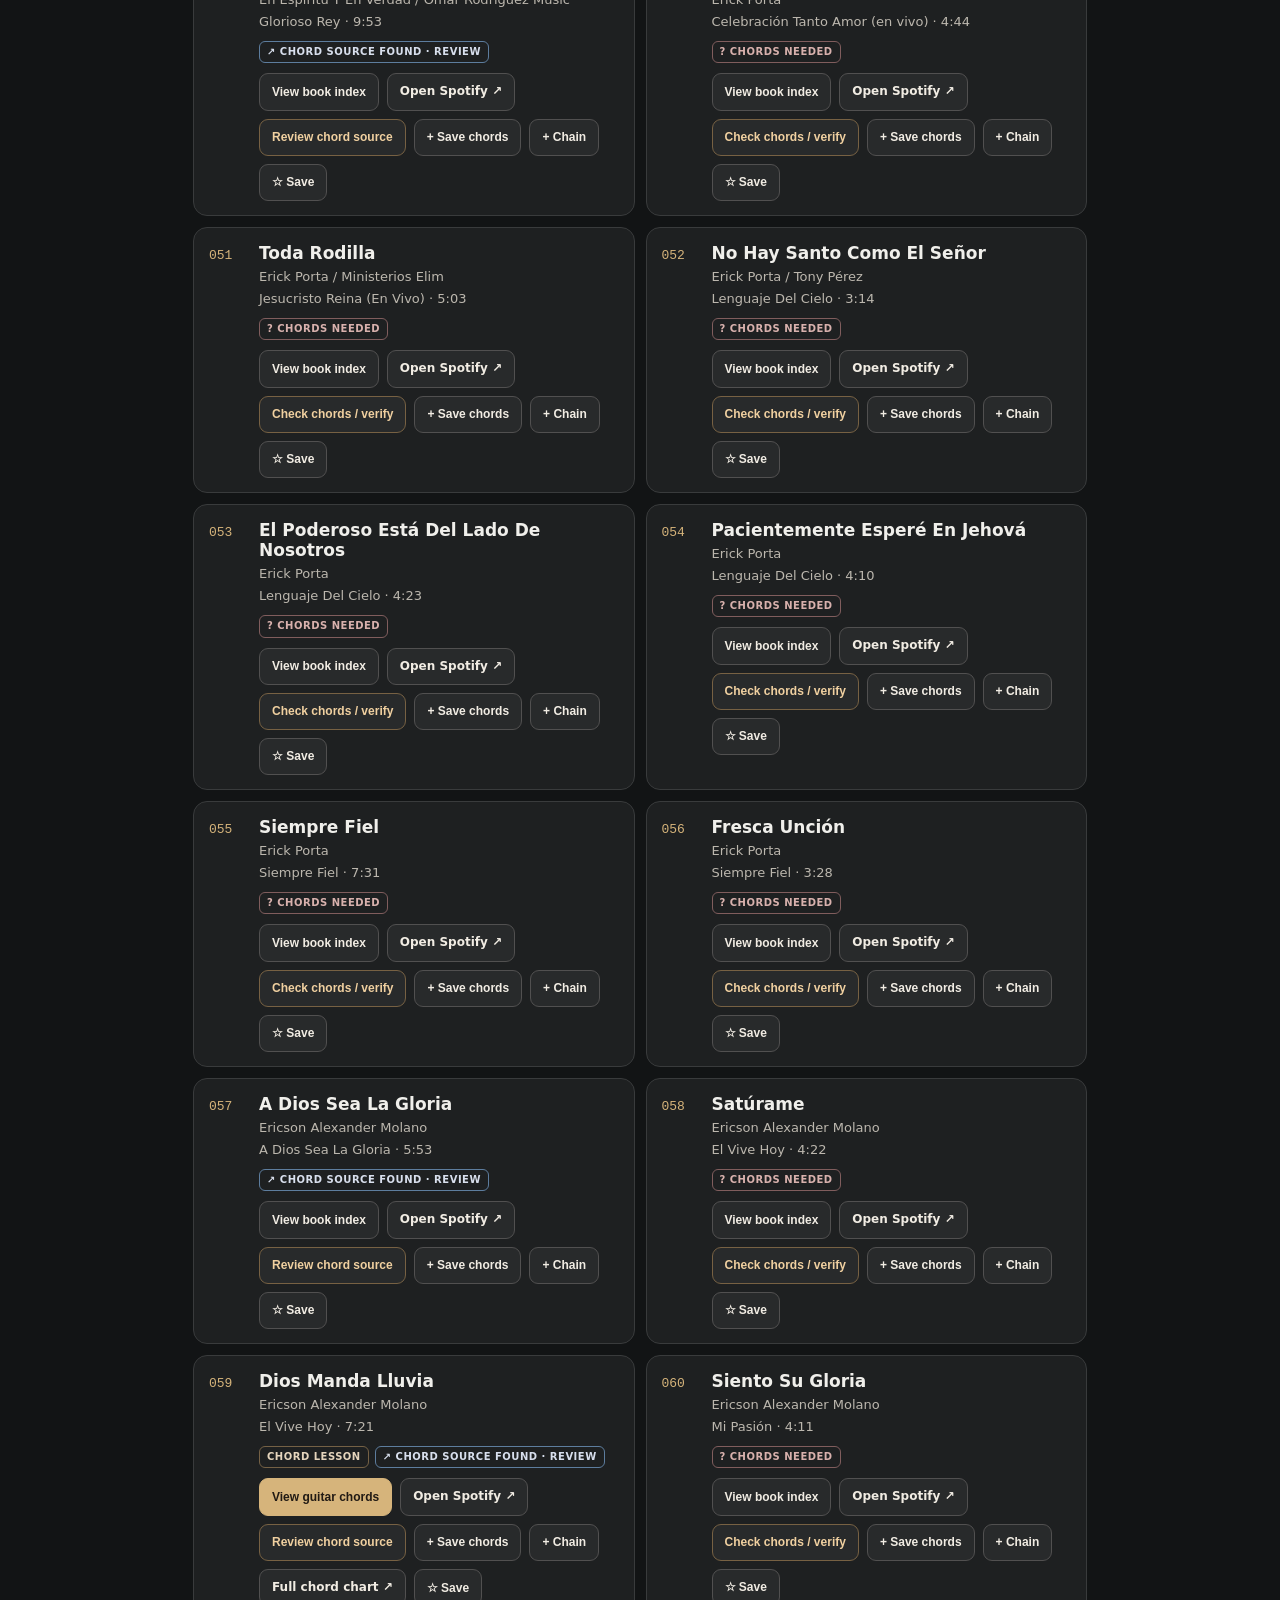
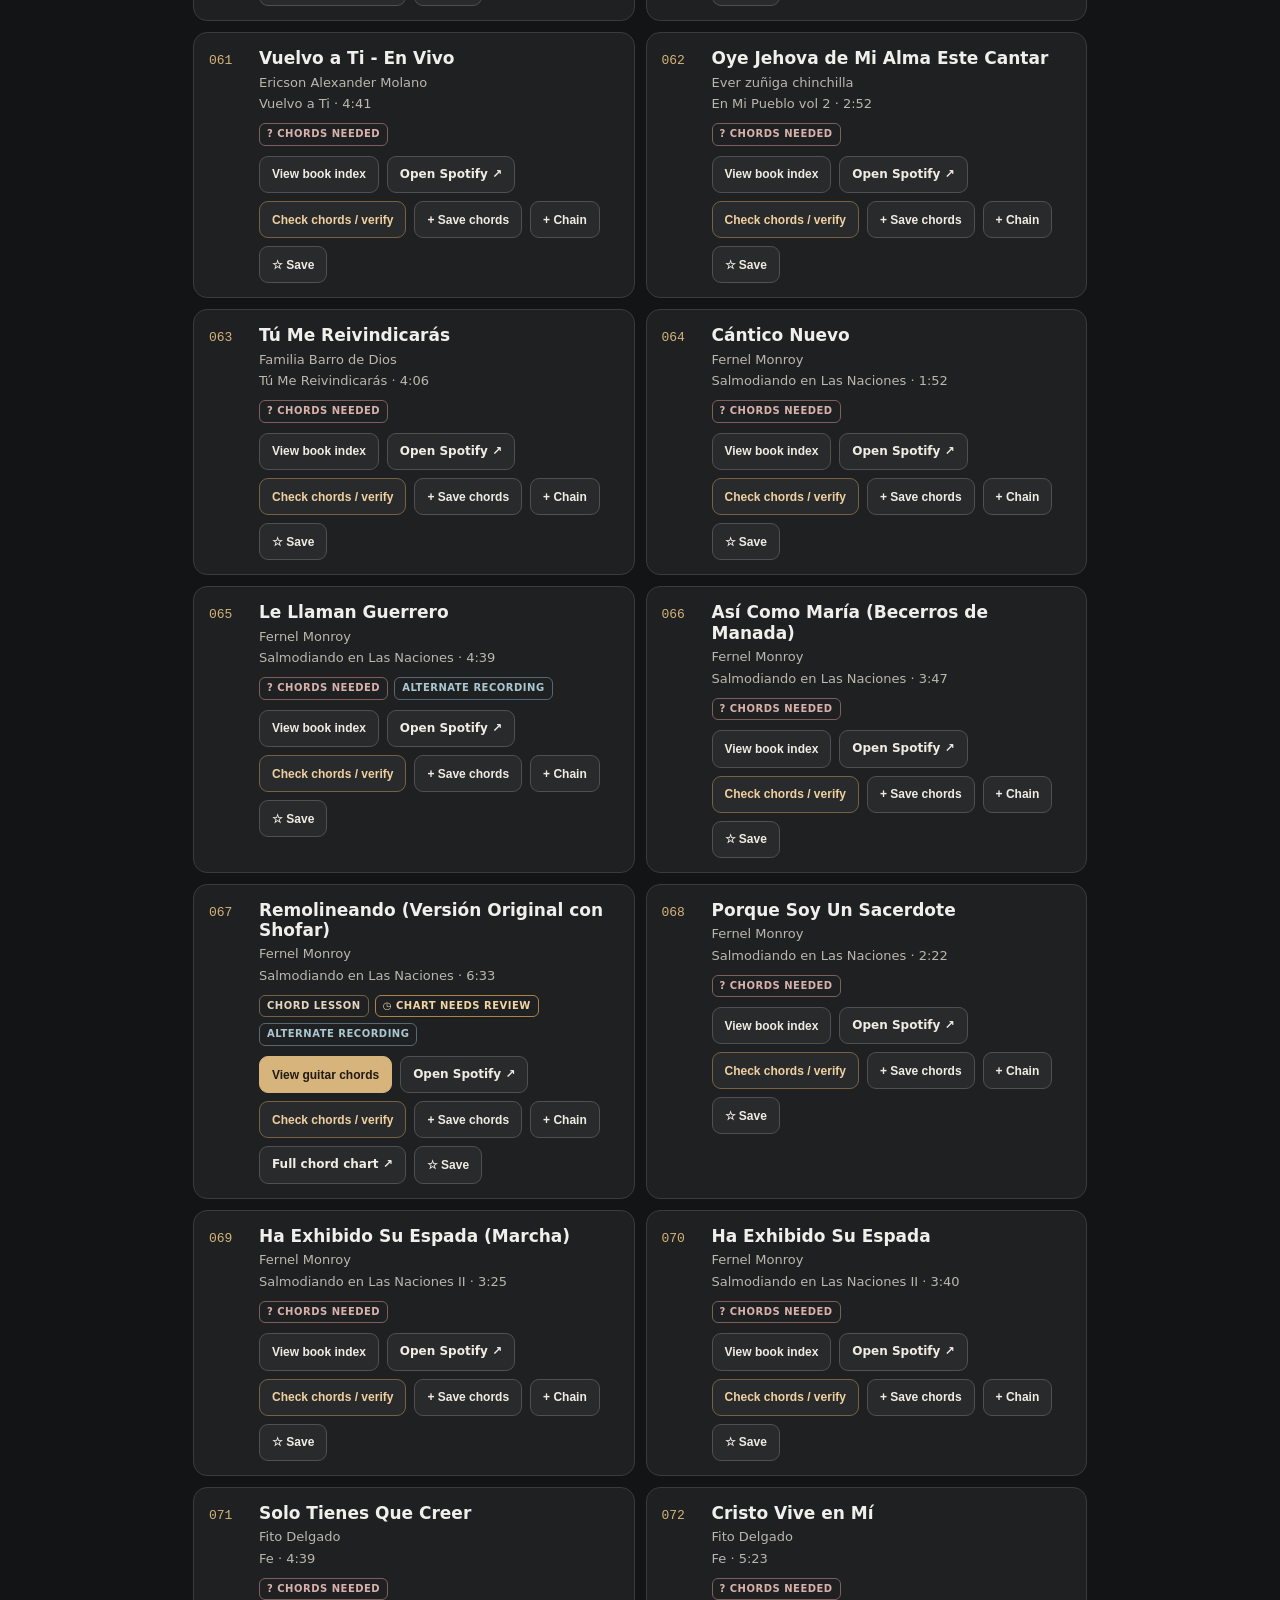
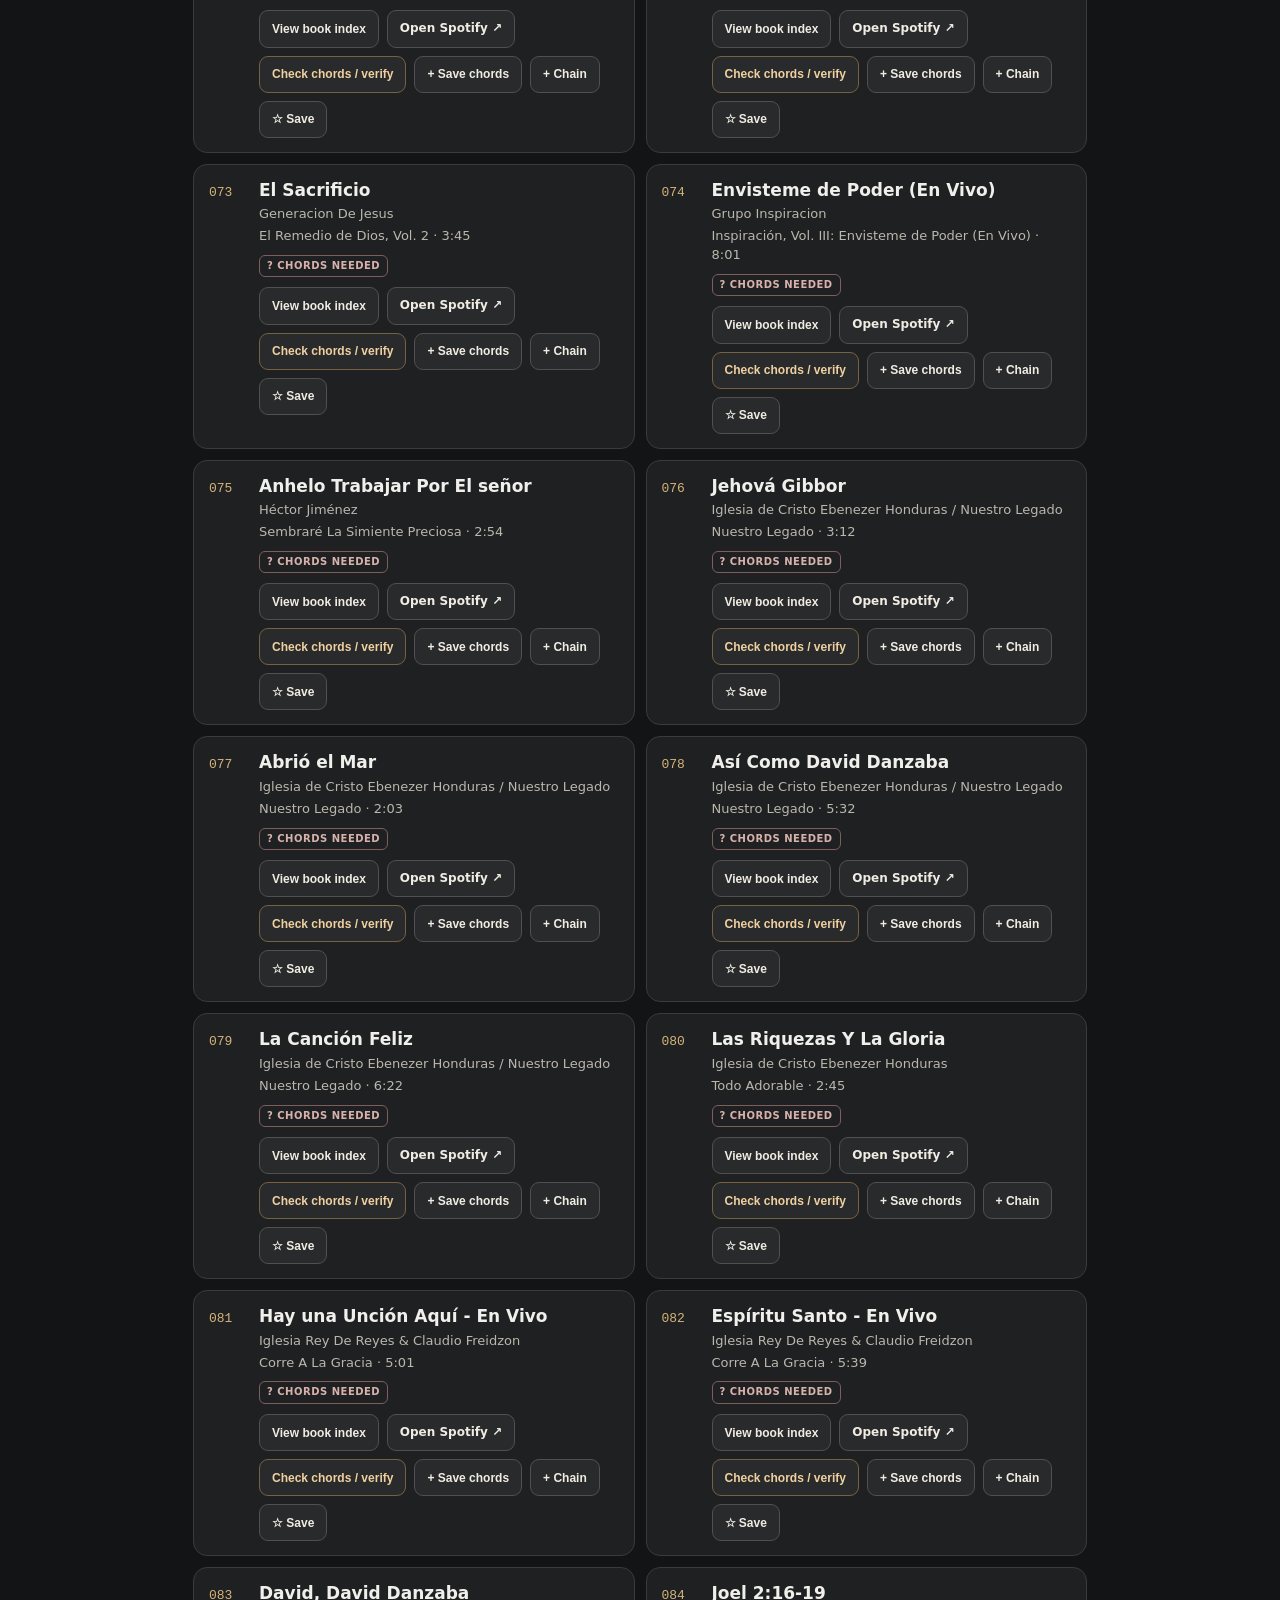
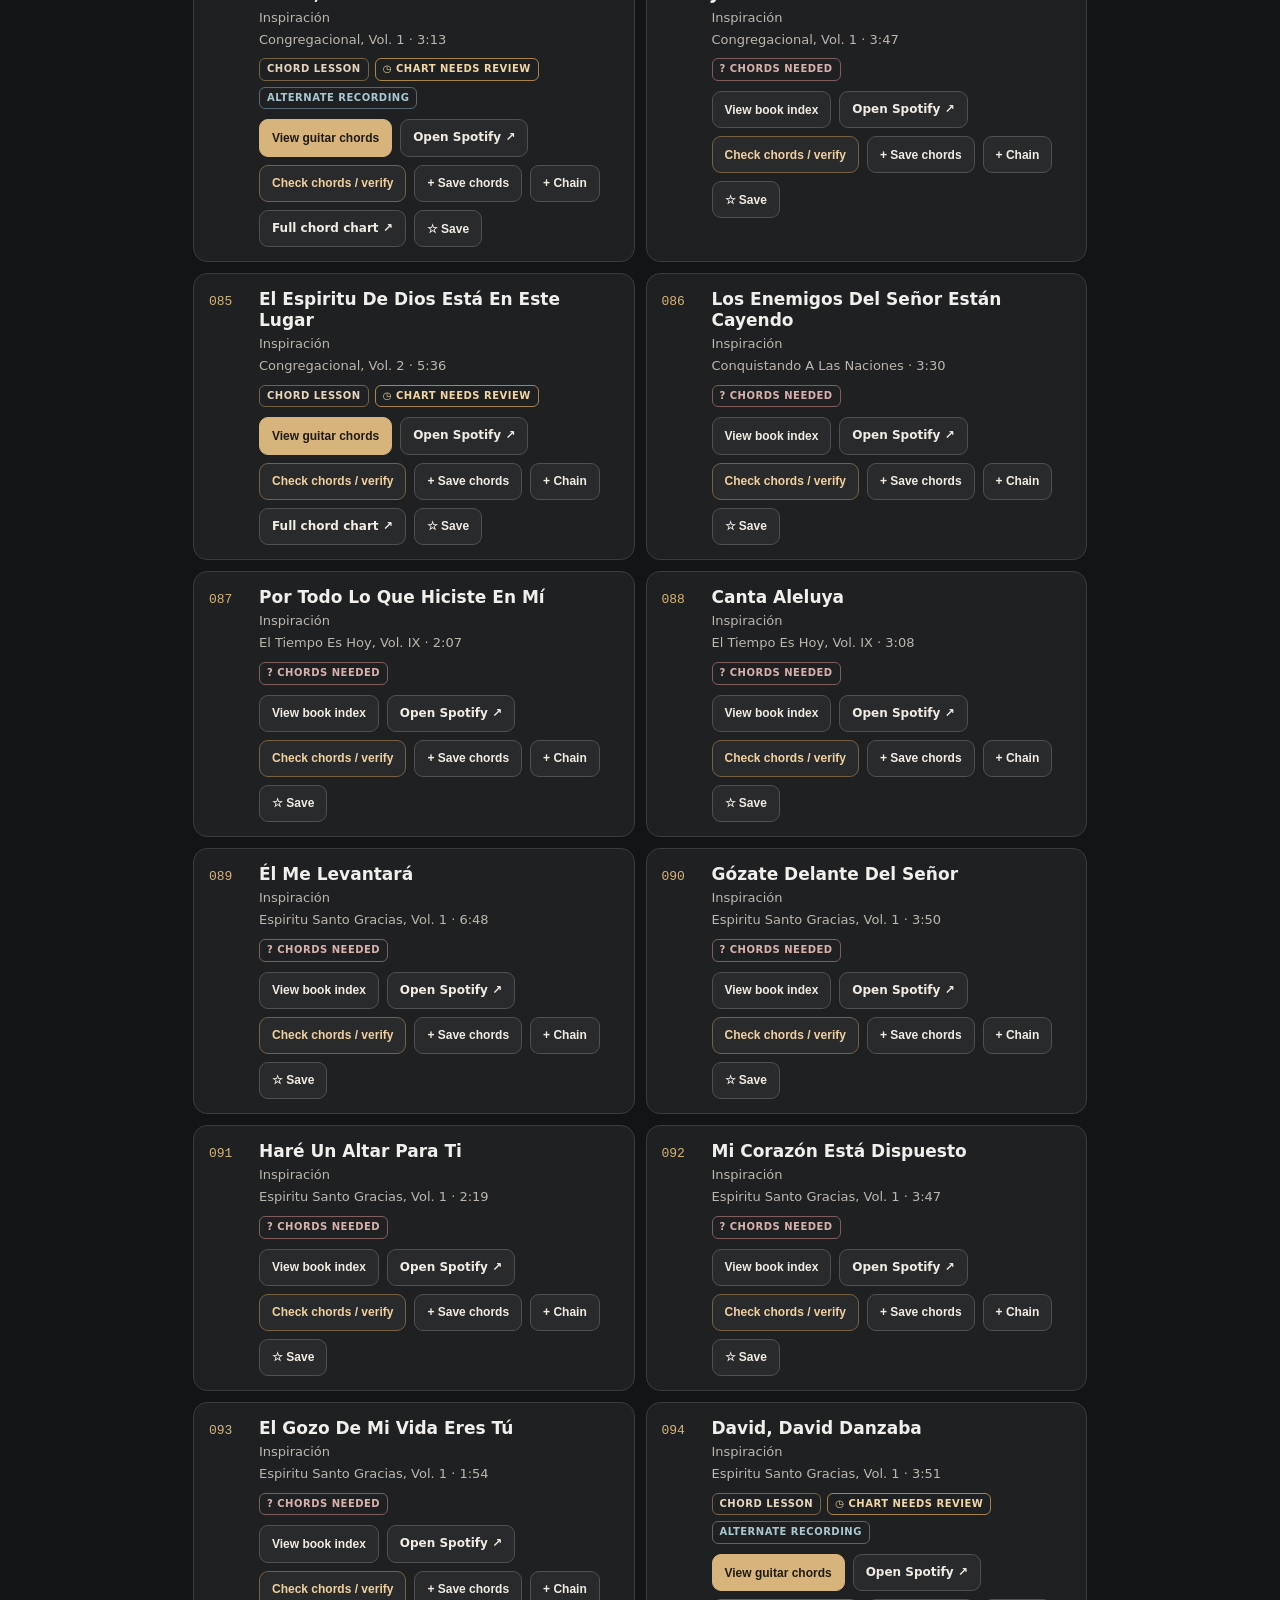
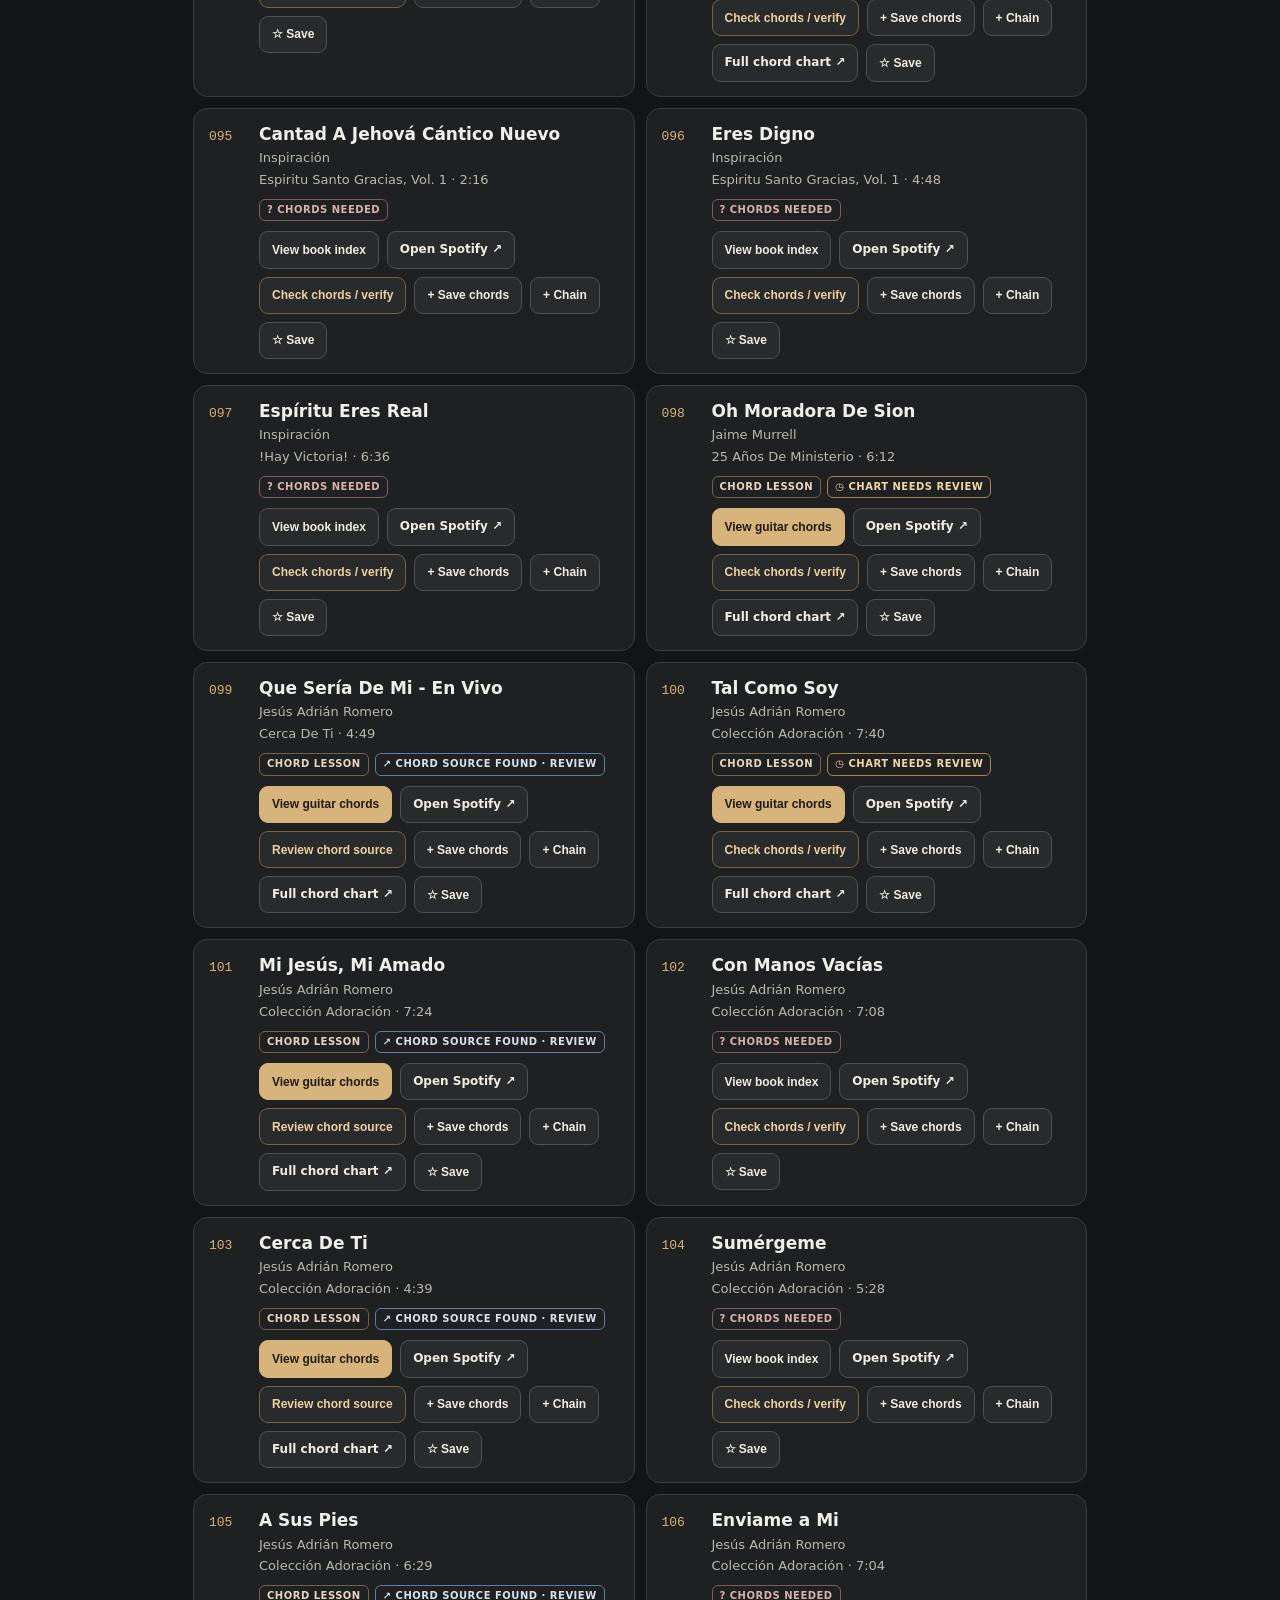
